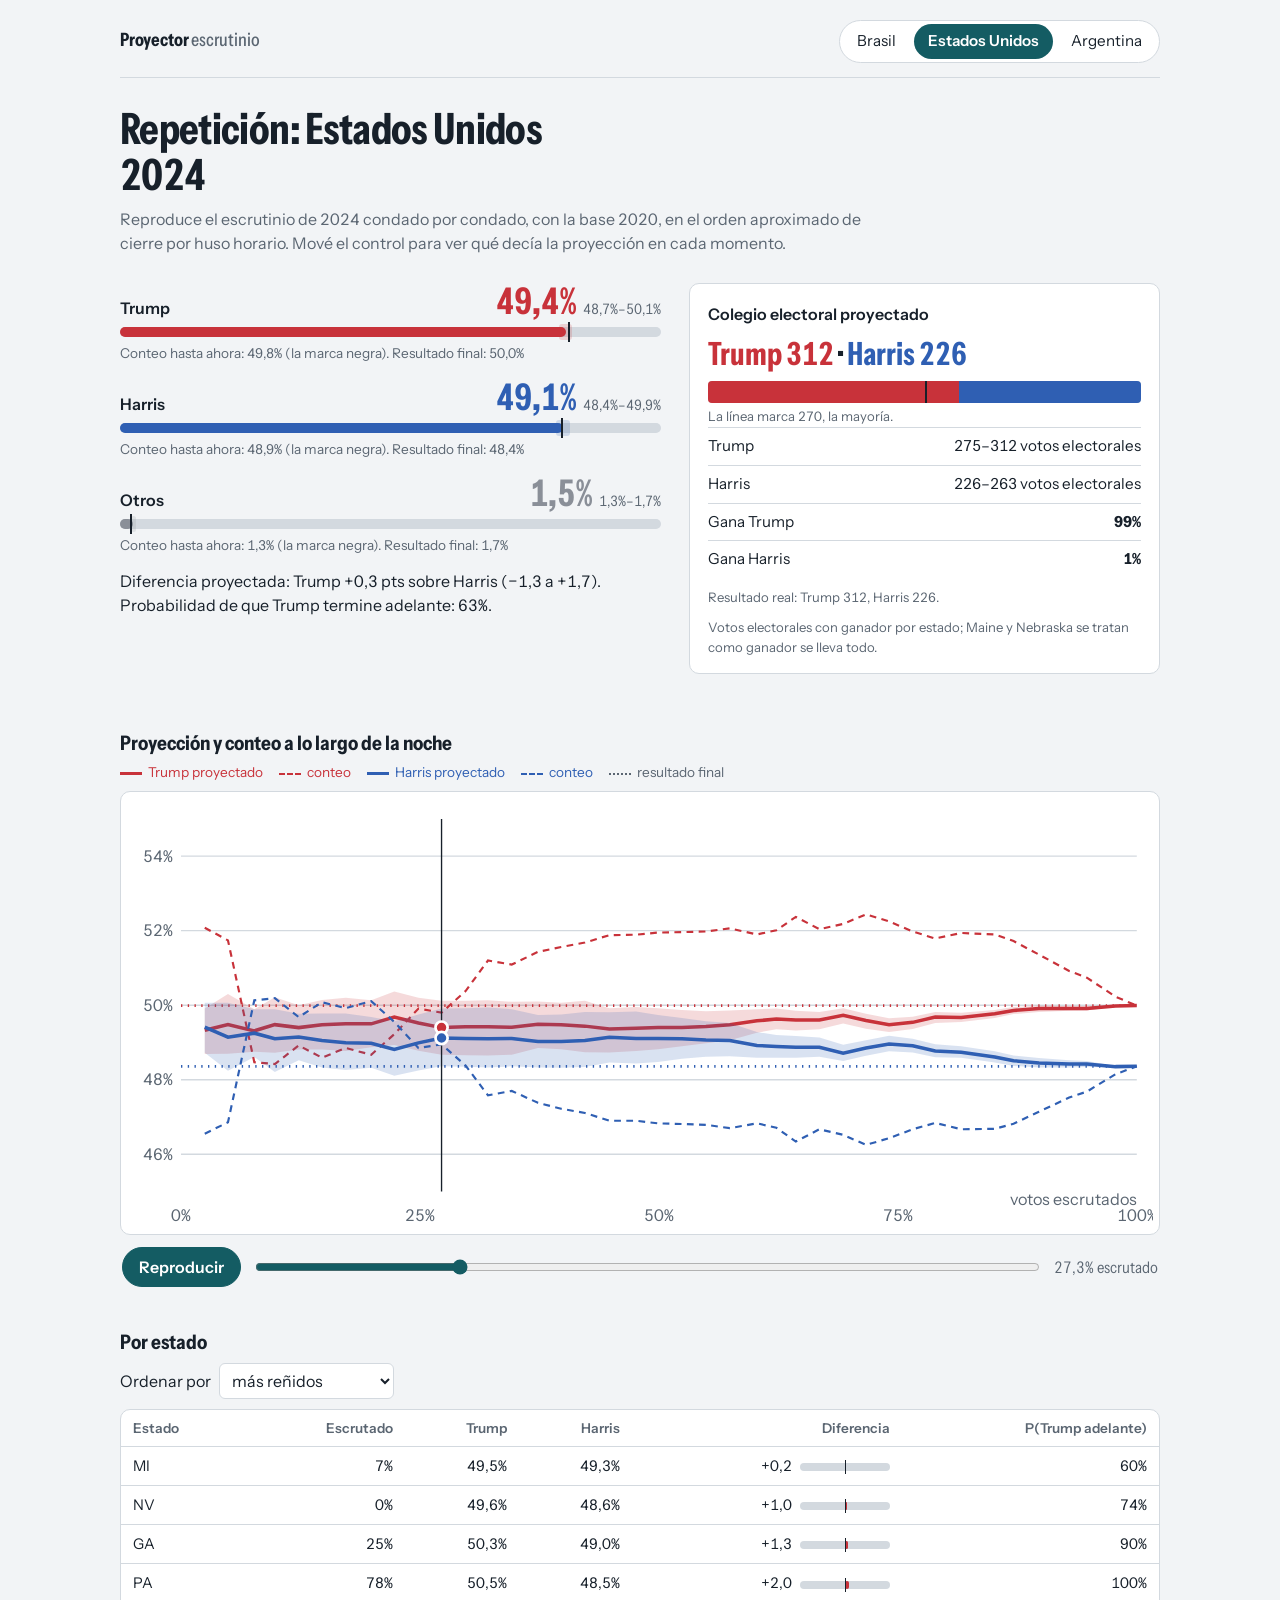
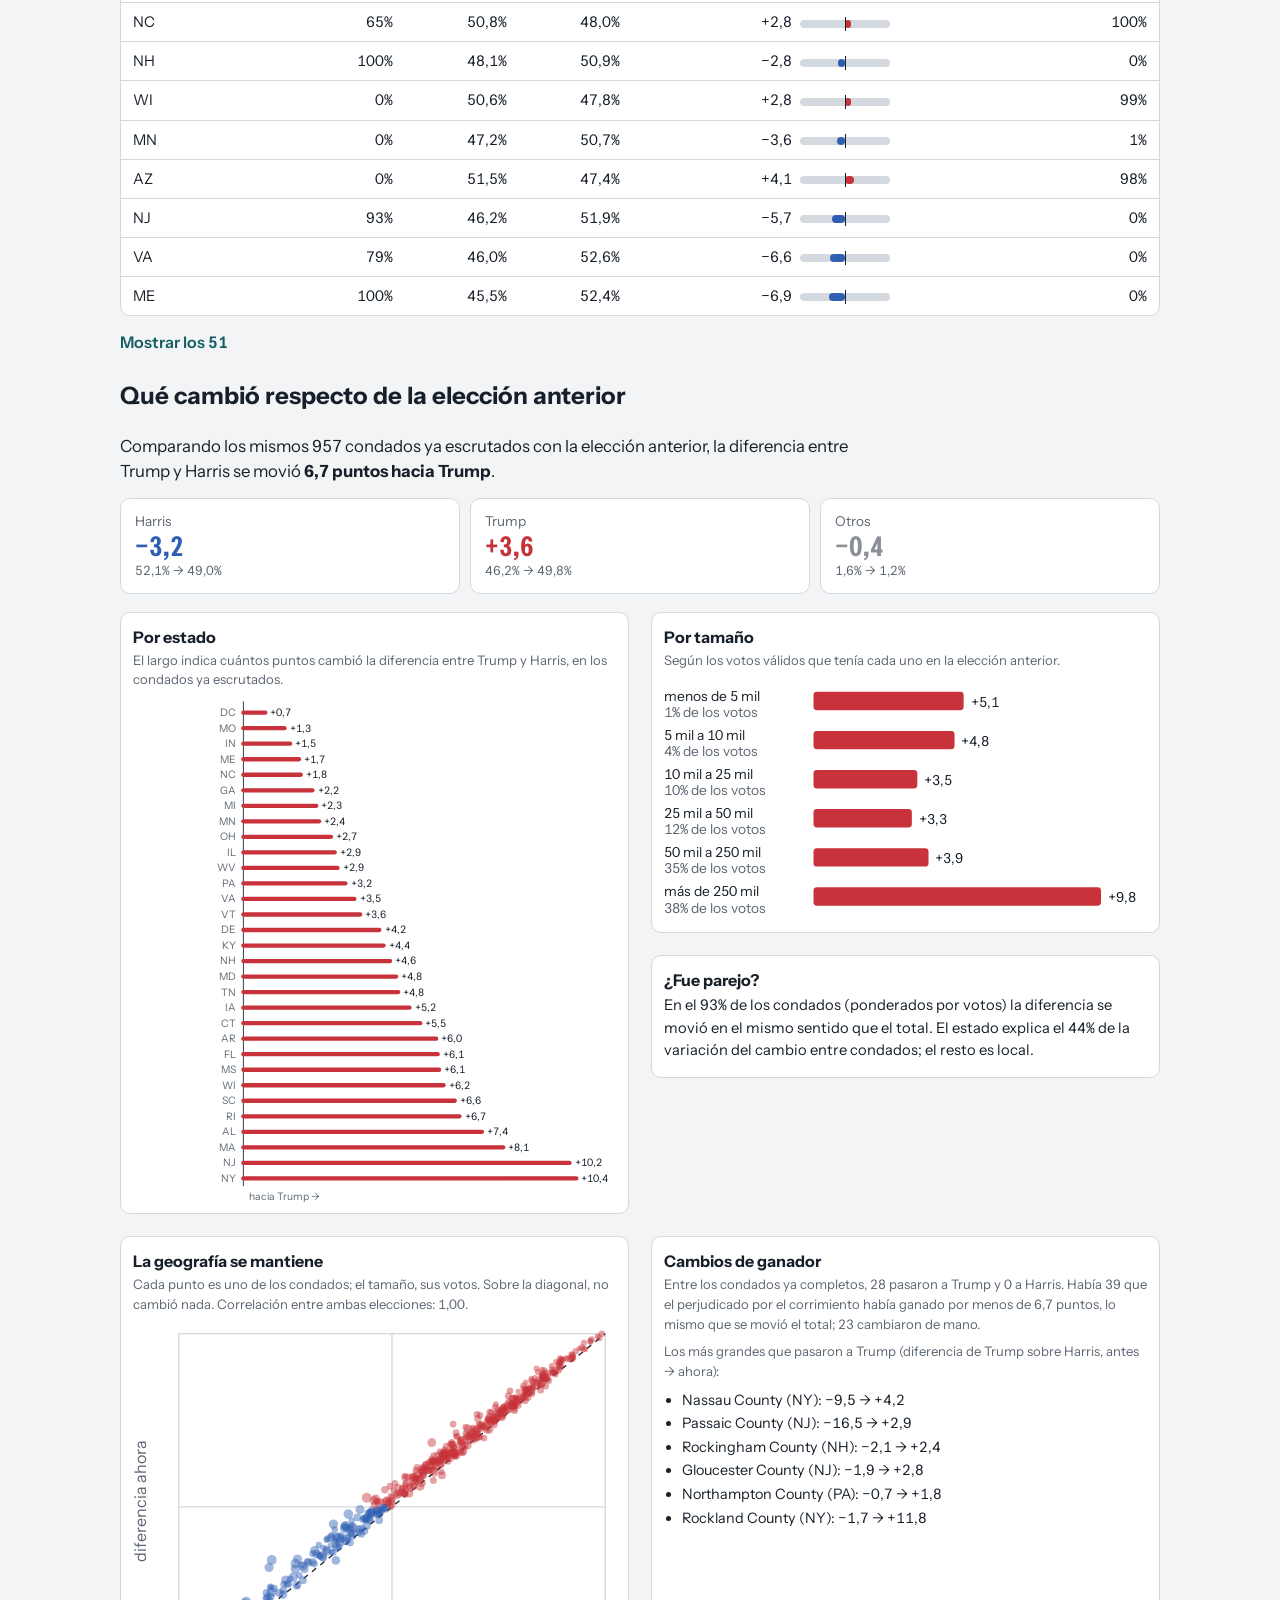
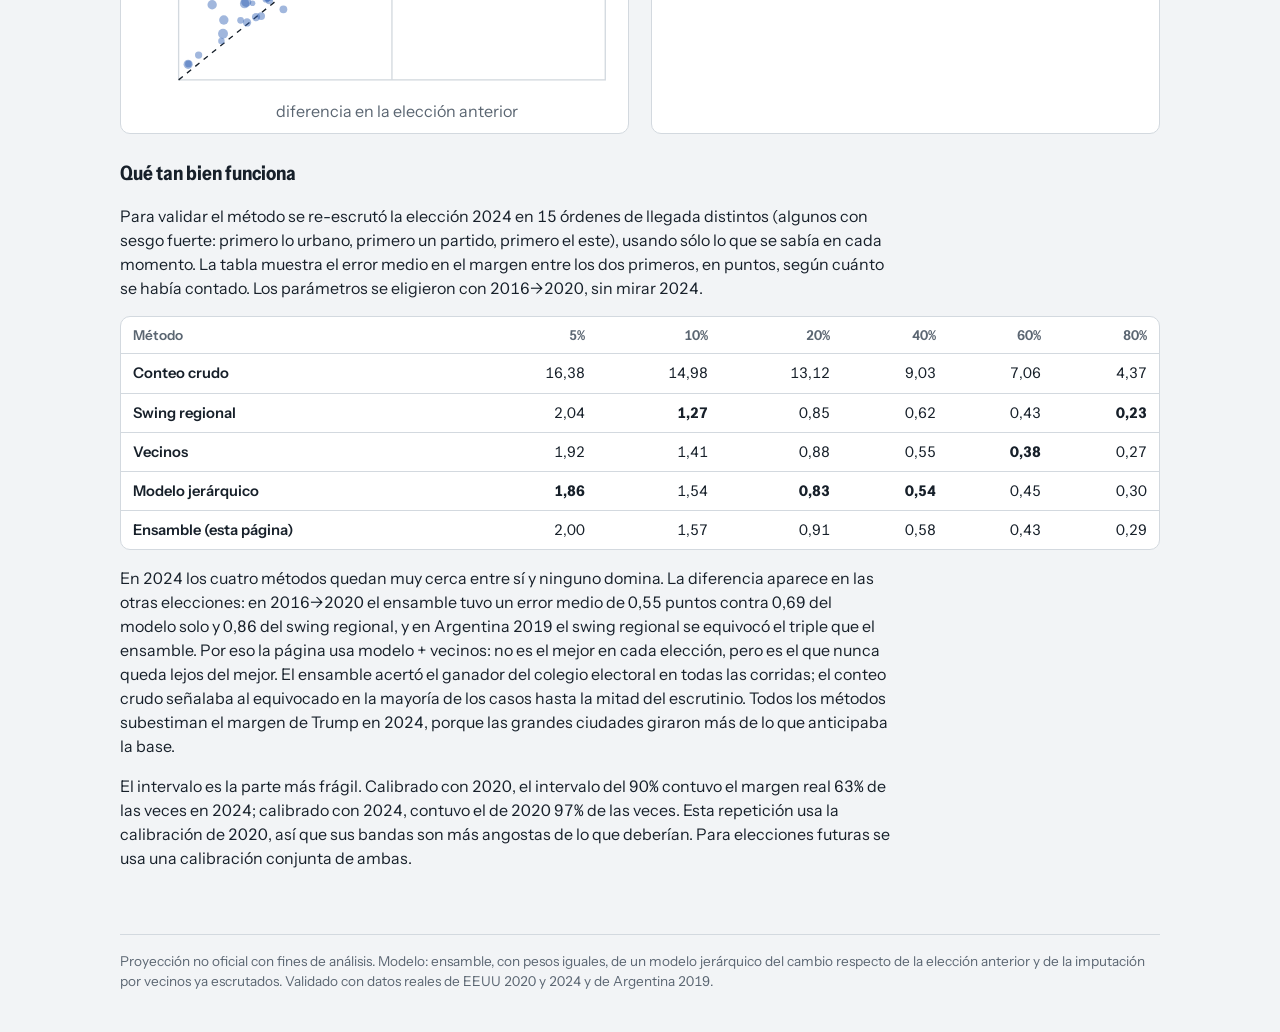
==== site/demo.html @ 66a68352 "Proyector electoral con métodos de Silver Bulletin y publicación en GitHub Pages Co-Authored-By: Cla" ====
<!doctype html>
<html lang="es">
<head>
<meta charset="utf-8">
<meta name="viewport" content="width=device-width, initial-scale=1, viewport-fit=cover">
<title>Proyector electoral</title>
<link rel="preconnect" href="https://fonts.googleapis.com">
<link rel="preconnect" href="https://fonts.gstatic.com" crossorigin>
<link href="https://fonts.googleapis.com/css2?family=Instrument+Sans:wdth,wght@75..100,400..700&display=swap" rel="stylesheet">
<style>
:root{
  --paper:#f2f4f6; --sheet:#ffffff; --ink:#17202a; --muted:#5b6672; --rule:#d3d9df; --ctl:#145c63; --ctl-ink:#ffffff; --band:.18;
  box-sizing:border-box; padding-top:env(safe-area-inset-top,0px); padding-bottom:env(safe-area-inset-bottom,0px);
}
@media (prefers-color-scheme:dark){ :root:not([data-theme="light"]){
  --paper:#11161c; --sheet:#171e26; --ink:#e5e9ed; --muted:#8c97a3; --rule:#2a333d; --ctl:#6fc1c4; --ctl-ink:#0c1216; --band:.28;
}}
:root[data-theme="dark"]{ --paper:#11161c; --sheet:#171e26; --ink:#e5e9ed; --muted:#8c97a3; --rule:#2a333d; --ctl:#6fc1c4; --ctl-ink:#0c1216; --band:.28; }
html{scroll-padding-top:env(safe-area-inset-top,0px)}
*,*::before,*::after{box-sizing:inherit}
body{margin:0;background:var(--paper);color:var(--ink);font-family:"Instrument Sans",system-ui,-apple-system,"Segoe UI",sans-serif;
  font-size:16px;line-height:1.5;font-variant-numeric:tabular-nums;-webkit-text-size-adjust:100%}
.wrap{max-width:1080px;margin:0 auto;padding:0 20px}
a{color:var(--ctl)}
:focus-visible{outline:2px solid var(--ctl);outline-offset:2px;border-radius:3px}

header.top{display:flex;flex-wrap:wrap;align-items:baseline;justify-content:space-between;gap:12px;padding:20px 0 14px;border-bottom:1px solid var(--rule)}
.brand{font-weight:700;font-stretch:80%;font-size:1.15rem;letter-spacing:-.01em}
.brand span{color:var(--muted);font-weight:500}
nav.countries{display:flex;gap:4px;background:var(--sheet);border:1px solid var(--rule);border-radius:999px;padding:3px}
nav.countries button{font:inherit;font-size:.95rem;border:0;background:transparent;color:var(--ink);padding:6px 14px;border-radius:999px;cursor:pointer}
nav.countries button[aria-selected="true"]{background:var(--ctl);color:var(--ctl-ink);font-weight:600}

.headline{padding:28px 0 6px}
.headline h1{font-size:clamp(1.7rem,4.6vw,2.7rem);line-height:1.08;font-stretch:78%;font-weight:700;letter-spacing:-.015em;margin:0 0 8px;max-width:22ch}
.headline p{margin:0;color:var(--muted);max-width:68ch}

.grid{display:grid;grid-template-columns:minmax(0,1.15fr) minmax(0,1fr);gap:28px;padding:22px 0}
@media (max-width:820px){.grid{grid-template-columns:minmax(0,1fr);gap:20px}}

.cands{display:flex;flex-direction:column;gap:16px}
.cand .row1{display:flex;align-items:baseline;justify-content:space-between;gap:10px}
.cand .name{font-weight:600}
.cand .pct{font-stretch:75%;font-weight:700;font-size:2.3rem;line-height:1}
.cand .ci{color:var(--muted);font-size:.9rem;margin-left:6px;font-stretch:90%}
.track{position:relative;height:10px;background:var(--rule);border-radius:5px;margin-top:6px}
.track .bar{position:absolute;left:0;top:0;bottom:0;border-radius:5px}
.track .band{position:absolute;top:-3px;bottom:-3px;border-radius:3px}
.track .tick{position:absolute;top:-5px;width:2px;height:20px;background:var(--ink)}
.cand .sub{font-size:.85rem;color:var(--muted);margin-top:6px}

.outcome{background:var(--sheet);border:1px solid var(--rule);border-radius:10px;padding:18px 18px 16px}
.outcome h2{font-size:1rem;margin:0 0 10px;font-weight:600}
.big{font-stretch:75%;font-weight:700;font-size:2rem;line-height:1.1}
.outcome .line{display:flex;justify-content:space-between;gap:10px;padding:7px 0;border-top:1px solid var(--rule);font-size:.95rem}
.outcome .line:first-of-type{border-top:0}
.outcome .note{font-size:.82rem;color:var(--muted);margin-top:10px}
.ev{display:flex;height:22px;border-radius:4px;overflow:hidden;margin:10px 0 4px;position:relative;background:var(--rule)}
.ev div{height:100%}
.ev .half{position:absolute;left:50%;top:-4px;bottom:-4px;width:2px;background:var(--ink)}

section.chart{padding:8px 0 4px}
.chart h2,.regions h2,.method h2{font-size:1.25rem;font-stretch:85%;margin:24px 0 4px}
.legend{display:flex;flex-wrap:wrap;gap:16px;font-size:.85rem;color:var(--muted);margin:4px 0 8px}
.legend i{display:inline-block;width:22px;height:0;border-top:3px solid currentColor;vertical-align:middle;margin-right:6px}
.legend i.dash{border-top-style:dashed;border-top-width:2px}
.legend i.dot{border-top-style:dotted;border-top-width:2px}
.svgwrap{background:var(--sheet);border:1px solid var(--rule);border-radius:10px;padding:8px 6px 2px}
svg{display:block;width:100%;height:auto}
svg text{font-family:inherit;fill:var(--muted);font-size:12px}
.scrub{display:flex;flex-wrap:wrap;align-items:center;gap:10px 12px;padding:12px 2px}
.scrub button{font:inherit;font-weight:600;border:1px solid var(--ctl);background:var(--ctl);color:var(--ctl-ink);border-radius:999px;padding:7px 16px;cursor:pointer;min-width:96px}
.scrub input{flex:1 1 160px;accent-color:var(--ctl);min-width:0}
.scrub output{font-stretch:85%;min-width:9ch;text-align:right;color:var(--muted)}

.regions .tools{display:flex;flex-wrap:wrap;gap:8px;align-items:center;margin:6px 0 10px}
.regions select{font:inherit;padding:6px 8px;border-radius:6px;border:1px solid var(--rule);background:var(--sheet);color:var(--ink)}
.tablewrap{overflow-x:auto;background:var(--sheet);border:1px solid var(--rule);border-radius:10px}
table{border-collapse:collapse;width:100%;font-size:.92rem}
th,td{padding:8px 12px;text-align:right;border-bottom:1px solid var(--rule);white-space:nowrap}
th:first-child,td:first-child{text-align:left}
th{font-weight:600;color:var(--muted);font-size:.85rem}
tr:last-child td{border-bottom:0}
.mbar{display:inline-block;width:90px;height:8px;background:var(--rule);border-radius:4px;position:relative;vertical-align:middle;margin-left:8px}
.mbar span{position:absolute;top:0;bottom:0;border-radius:4px}
.mbar::after{content:"";position:absolute;left:50%;top:-3px;bottom:-3px;width:1px;background:var(--ink)}
.more{font:inherit;margin-top:10px;background:none;border:0;color:var(--ctl);cursor:pointer;padding:4px 0;font-weight:600}

.method{padding-bottom:48px}
.method p{max-width:70ch}
.method table td:first-child{font-weight:600}
.best{font-weight:700;color:var(--ink)}
.empty{background:var(--sheet);border:1px dashed var(--rule);border-radius:10px;padding:22px;margin:22px 0}
.empty h2{margin-top:0;font-stretch:85%}
.empty code{font-size:.9em;background:var(--paper);padding:1px 5px;border-radius:4px}
.empty ol{padding-left:20px}
footer{border-top:1px solid var(--rule);padding:16px 0 40px;color:var(--muted);font-size:.85rem}
.changes .lead{font-size:1.05rem;max-width:68ch;margin:6px 0 14px}
.cards{display:grid;grid-template-columns:repeat(auto-fit,minmax(170px,1fr));gap:10px;margin:8px 0 18px}
.card{background:var(--sheet);border:1px solid var(--rule);border-radius:10px;padding:12px 14px}
.card .k{font-size:.85rem;color:var(--muted)}
.card .v{font-stretch:75%;font-weight:700;font-size:1.7rem;line-height:1.1}
.card .s{font-size:.8rem;color:var(--muted)}
.two{display:grid;grid-template-columns:minmax(0,1fr) minmax(0,1fr);gap:22px}
@media (max-width:820px){.two{grid-template-columns:minmax(0,1fr)}}
.panel{background:var(--sheet);border:1px solid var(--rule);border-radius:10px;padding:12px 12px 8px}
.panel h3{font-size:1rem;margin:0 0 2px}
.panel .cap{font-size:.82rem;color:var(--muted);margin:0 0 8px}
.flips{font-size:.9rem;margin:0;padding-left:18px}
.flips li{margin:2px 0}
@media (prefers-reduced-motion:reduce){*{transition:none!important}}
</style>
</head>
<body>
<div class="wrap">
  <header class="top">
    <div class="brand">Proyector <span>escrutinio</span></div>
    <nav class="countries" role="tablist" aria-label="País"></nav>
  </header>
  <main id="app"></main>
  <footer>Proyección no oficial con fines de análisis. Modelo: ensamble, con pesos iguales, de un modelo jerárquico del cambio respecto de la elección anterior y de la imputación por vecinos ya escrutados. Validado con datos reales de EEUU 2020 y 2024 y de Argentina 2019.</footer>
</div>

<script>window.__DATA__={"us":{"country":"us","mode":"replay","config":{"country":"us","title":"Estados Unidos","office":"Presidente","groups":["gop","dem","oth"],"candidates":{"Harris":"dem","Trump":"gop","Otros":"oth"},"colors":{"Harris":"#2f5fb3","Trump":"#c8323a","Otros":"#8a8f98"},"rule":"us_ec_2024","rule_kind":"ec","region_label":"Estado","unit_label":"condados","note":"Votos electorales con ganador por estado; Maine y Nebraska se tratan como ganador se lleva todo."},"regions":["AK","AL","AR","AZ","CA","CO","CT","DC","DE","FL","GA","HI","IA","ID","IL","IN","KS","KY","LA","MA","MD","ME","MI","MN","MO","MS","MT","NC","ND","NE","NH","NJ","NM","NV","NY","OH","OK","OR","PA","RI","SC","SD","TN","TX","UT","VA","VT","WA","WI","WV","WY"],"history":[{"ts":"paso 1","counted":0.0249,"units":[153,3106],"crude":[0.4655,0.5208,0.0136],"proj":[0.4941,0.4933,0.0126],"lo":[0.4872,0.4869,0.0099],"hi":[0.5007,0.4991,0.016],"margin":{"a":"Harris","b":"Trump","mid":0.0009034562681264346,"lo":-0.01140614373666441,"hi":0.01267115656677848,"p_a_ahead":0.5575000000000001},"rule":{"ev_Harris":{"mid":226.0,"lo":226.0,"hi":241.0},"ev_Trump":{"mid":312.0,"lo":297.0,"hi":312.0},"ev_Otros":{"mid":0.0,"lo":0.0,"hi":0.0},"ganador":{"Trump":0.9999999999999998}},"rule_point":{"ev_Harris":226,"ev_Trump":312,"ev_Otros":0,"ganador":"Trump"},"regions":{"counted":[0.0,0.0,0.0,0.0,0.0,0.0,0.0,0.0,0.0,0.0,0.006,0.0,0.0,0.0,0.0,0.0,0.0,0.0029,0.0,0.0578,0.0757,0.7617,0.0,0.0,0.0,0.0,0.0,0.0287,0.0,0.0,0.7126,0.0,0.0,0.0,0.0802,0.0011,0.0,0.0,0.0334,1.0,0.0134,0.0,0.0,0.0,0.0,0.0754,0.6588,0.0,0.0,0.0297,0.0],"proj":[[0.4034,0.5227,0.0735],[0.3462,0.6452,0.0084],[0.3344,0.646,0.0193],[0.4732,0.5166,0.0101],[0.6165,0.3681,0.0151],[0.537,0.4432,0.0198],[0.5655,0.424,0.0101],[0.9119,0.0676,0.0205],[0.5645,0.4242,0.0109],[0.4484,0.5457,0.0056],[0.4716,0.5216,0.0068],[0.618,0.368,0.014],[0.4306,0.5534,0.0158],[0.3179,0.6602,0.0215],[0.5572,0.4272,0.0155],[0.3928,0.5917,0.0153],[0.3986,0.5843,0.0171],[0.3438,0.6432,0.0131],[0.3808,0.6087,0.0104],[0.6327,0.3489,0.0181],[0.6373,0.3382,0.024],[0.5203,0.4595,0.0202],[0.4922,0.5013,0.0064],[0.5106,0.4746,0.0146],[0.397,0.5903,0.0126],[0.3912,0.5996,0.009],[0.3906,0.5887,0.0204],[0.4652,0.5238,0.0109],[0.3092,0.6714,0.019],[0.3763,0.6046,0.019],[0.5088,0.4811,0.01],[0.548,0.4431,0.0088],[0.5246,0.4593,0.0155],[0.482,0.5017,0.0156],[0.5883,0.4097,0.002],[0.4369,0.5511,0.0114],[0.3091,0.6752,0.0156],[0.5495,0.4266,0.0237],[0.4853,0.5071,0.0073],[0.5584,0.4199,0.0217],[0.4039,0.5842,0.0115],[0.3417,0.6385,0.0195],[0.3607,0.6266,0.0122],[0.4457,0.5451,0.0091],[0.3648,0.6058,0.0289],[0.5226,0.4639,0.0131],[0.6414,0.3284,0.0299],[0.5669,0.4107,0.0221],[0.4792,0.5096,0.0109],[0.2795,0.7045,0.0157],[0.2544,0.7202,0.0252]],"crude":[[0.0,0.0,0.0],[0.0,0.0,0.0],[0.0,0.0,0.0],[0.0,0.0,0.0],[0.0,0.0,0.0],[0.0,0.0,0.0],[0.0,0.0,0.0],[0.0,0.0,0.0],[0.0,0.0,0.0],[0.0,0.0,0.0],[0.2272,0.7689,0.0039],[0.0,0.0,0.0],[0.0,0.0,0.0],[0.0,0.0,0.0],[0.0,0.0,0.0],[0.0,0.0,0.0],[0.0,0.0,0.0],[0.1649,0.8236,0.0115],[0.0,0.0,0.0],[0.6233,0.3576,0.019],[0.3786,0.599,0.0223],[0.4783,0.5015,0.0202],[0.0,0.0,0.0],[0.0,0.0,0.0],[0.0,0.0,0.0],[0.0,0.0,0.0],[0.0,0.0,0.0],[0.3634,0.6291,0.0075],[0.0,0.0,0.0],[0.0,0.0,0.0],[0.5089,0.4814,0.0097],[0.0,0.0,0.0],[0.0,0.0,0.0],[0.0,0.0,0.0],[0.4428,0.5572,0.0],[0.1735,0.8197,0.0068],[0.0,0.0,0.0],[0.0,0.0,0.0],[0.3452,0.6457,0.0091],[0.5584,0.4199,0.0217],[0.4013,0.5878,0.0109],[0.0,0.0,0.0],[0.0,0.0,0.0],[0.0,0.0,0.0],[0.0,0.0,0.0],[0.3171,0.6746,0.0082],[0.6156,0.3531,0.0313],[0.0,0.0,0.0],[0.0,0.0,0.0],[0.1913,0.7864,0.0223],[0.0,0.0,0.0]],"votes":[400779,2348669,1228245,3388538,17473275,3246477,1823709,349553,510182,10936986,5116614,571477,1655994,867660,5941755,2987159,1345175,2105824,2165201,3618751,3146402,829922,5477568,3235468,3008085,1319395,598283,5489844,359795,948788,826436,4581893,919486,1406401,8471305,5851883,1567219,2355409,7031260,510659,2466845,416093,3092023,11352710,1503190,4535012,369505,4057141,3242488,777513,276975],"p_ahead":[0.0,0.0,0.0,0.0,1.0,1.0,1.0,1.0,1.0,0.0,0.0,1.0,0.0,0.0,1.0,0.0,0.0,0.0,0.0,1.0,1.0,1.0,0.09,1.0,0.0,0.0,0.0,0.0,0.0,0.0,1.0,1.0,1.0,0.0225,1.0,0.0,0.0,1.0,0.015,1.0,0.0,0.0,0.0,0.0,0.0,1.0,1.0,1.0,0.0,0.0,0.0]},"analysis":{"a":"Harris","b":"Trump","units":153,"change":{"Harris":{"now":0.4655025693265882,"base":0.48376956236792196,"delta":-0.01826699304133378,"shared_group":false},"Trump":{"now":0.5208484787192981,"base":0.49547748345081266,"delta":0.025370995268485408,"shared_group":false},"Otros":{"now":0.013648951954113704,"base":0.020752954181265385,"delta":-0.007104002227151681,"shared_group":false}},"margin_delta":-0.04363798830981919,"by_region":[{"region":"SC","delta":-0.10877093711330216,"units":3,"same_dir":1.0},{"region":"RI","delta":-0.06744985800493483,"units":5,"same_dir":1.0},{"region":"NC","delta":-0.048343045621140834,"units":11,"same_dir":0.9408597780209473},{"region":"NY","delta":-0.04729168675611914,"units":22,"same_dir":0.9794984719043214},{"region":"GA","delta":-0.04602948374645721,"units":7,"same_dir":1.0},{"region":"NH","delta":-0.04494206451056225,"units":9,"same_dir":1.0},{"region":"MA","delta":-0.044928442581668115,"units":4,"same_dir":1.0},{"region":"VT","delta":-0.041801732020780524,"units":12,"same_dir":1.0},{"region":"KY","delta":-0.04141772982888925,"units":2,"same_dir":1.0},{"region":"WV","delta":-0.038503834498680334,"units":5,"same_dir":1.0},{"region":"VA","delta":-0.03728542319726552,"units":39,"same_dir":1.0},{"region":"PA","delta":-0.03062812899861117,"units":10,"same_dir":0.7360487950788759},{"region":"ME","delta":-0.025440913400594373,"units":15,"same_dir":0.9231710956086939},{"region":"MD","delta":-0.024654212973212603,"units":8,"same_dir":0.9317868004334603},{"region":"OH","delta":-0.021062803628414062,"units":1,"same_dir":1.0}],"by_size":[{"label":"menos de 5 mil","delta":-0.04687528050549661,"units":35,"share_votes":0.027783070407412156},{"label":"5 mil a 10 mil","delta":-0.03782282293157488,"units":24,"share_votes":0.04953237275936596},{"label":"10 mil a 25 mil","delta":-0.034260953487917495,"units":45,"share_votes":0.1987598389701116},{"label":"25 mil a 50 mil","delta":-0.040413122740514534,"units":33,"share_votes":0.2859289382315216},{"label":"50 mil a 250 mil","delta":-0.04436810580319019,"units":15,"share_votes":0.36835433726883626}],"flips":{"to_a":0,"to_b":8,"top_to_a":[],"top_to_b":[{"unit":"33015","name":"Rockingham County","region":"NH","base":0.02114173406453107,"now":-0.0243922970651006,"votes":201949.0},{"unit":"42089","name":"Monroe County","region":"PA","base":0.06362953154636225,"now":-0.007822274188833689,"votes":85525.0},{"unit":"23011","name":"Kennebec County","region":"ME","base":0.002518856633916877,"now":-0.02749499217956808,"votes":72886.0},{"unit":"33003","name":"Carroll County","region":"NH","base":0.014997595575859557,"now":-0.01681256884457072,"votes":34498.0},{"unit":"33019","name":"Sullivan County","region":"NH","base":0.036172743304761446,"now":-0.006655772986329744,"votes":25091.0},{"unit":"50019","name":"Orleans County","region":"VT","base":0.045048240635641335,"now":-0.015489593995223483,"votes":14655.0},{"unit":"24029","name":"Kent County","region":"MD","base":0.012414304243098029,"now":-0.028008673653776628,"votes":11068.0},{"unit":"51181","name":"Surry County","region":"VA","base":0.08320286289420714,"now":-0.006547753443215176,"votes":4429.0}],"vulnerable":5,"vulnerable_flipped":5},"same_dir":0.9622634088133266,"r2_region":0.35139929031533346,"persistence":0.9971437394474788,"sd_unit":0.02319457373390813}},{"ts":"paso 2","counted":0.0492,"units":[243,3106],"crude":[0.4686,0.5174,0.014],"proj":[0.4914,0.4948,0.0137],"lo":[0.4824,0.487,0.0112],"hi":[0.5007,0.503,0.0169],"margin":{"a":"Trump","b":"Harris","mid":0.003234765368480802,"lo":-0.013229384121449837,"hi":0.019783819950525177,"p_a_ahead":0.6275000000000001},"rule":{"ev_Harris":{"mid":226.0,"lo":226.0,"hi":241.0},"ev_Trump":{"mid":312.0,"lo":297.0,"hi":312.0},"ev_Otros":{"mid":0.0,"lo":0.0,"hi":0.0},"ganador":{"Harris":0.0025,"Trump":0.9974999999999998}},"rule_point":{"ev_Harris":226,"ev_Trump":312,"ev_Otros":0,"ganador":"Trump"},"regions":{"counted":[0.0,0.0,0.0,0.0,0.0,0.0,0.0,0.0,0.0,0.0003,0.0093,0.0,0.0,0.0,0.0,0.0,0.0,0.0029,0.0,0.3611,0.1057,0.762,0.0,0.0,0.0,0.0,0.0,0.0863,0.0,0.0,0.7146,0.1949,0.0,0.0,0.1352,0.0011,0.0,0.0,0.1101,1.0,0.0191,0.0,0.0,0.0,0.0,0.165,0.7304,0.0,0.0,0.1095,0.0],"proj":[[0.4129,0.5107,0.0756],[0.3488,0.6422,0.0087],[0.3381,0.6417,0.0198],[0.4714,0.5178,0.0108],[0.6164,0.3671,0.016],[0.5377,0.4418,0.0204],[0.5525,0.4348,0.012],[0.9109,0.0677,0.021],[0.5541,0.4336,0.0118],[0.4415,0.5514,0.0069],[0.4774,0.5155,0.0071],[0.6178,0.3672,0.0149],[0.4283,0.5548,0.0169],[0.3183,0.6587,0.0223],[0.5536,0.4297,0.0166],[0.3897,0.5936,0.0164],[0.4002,0.5824,0.0174],[0.3417,0.6446,0.014],[0.3812,0.6073,0.0113],[0.6211,0.3593,0.019],[0.6368,0.3395,0.0232],[0.5201,0.4595,0.0203],[0.4886,0.5026,0.0087],[0.5083,0.4741,0.0178],[0.3959,0.5912,0.013],[0.3924,0.598,0.0097],[0.3906,0.5869,0.0222],[0.4727,0.5163,0.0108],[0.3109,0.6684,0.0205],[0.3763,0.604,0.0196],[0.5081,0.4818,0.0101],[0.5244,0.4602,0.0153],[0.5266,0.457,0.0164],[0.4818,0.5015,0.0163],[0.5757,0.421,0.0033],[0.433,0.5534,0.013],[0.3114,0.6723,0.016],[0.5495,0.4256,0.025],[0.4788,0.5122,0.009],[0.5584,0.4199,0.0217],[0.4072,0.5807,0.012],[0.3415,0.6373,0.0207],[0.3648,0.6222,0.0127],[0.4445,0.5454,0.0099],[0.3671,0.6032,0.0296],[0.5296,0.458,0.0123],[0.6406,0.3294,0.0299],[0.5661,0.4093,0.0248],[0.4752,0.5118,0.0127],[0.2761,0.7048,0.019],[0.257,0.7171,0.0256]],"crude":[[0.0,0.0,0.0],[0.0,0.0,0.0],[0.0,0.0,0.0],[0.0,0.0,0.0],[0.0,0.0,0.0],[0.0,0.0,0.0],[0.0,0.0,0.0],[0.0,0.0,0.0],[0.0,0.0,0.0],[0.1174,0.8775,0.0051],[0.252,0.7442,0.0038],[0.0,0.0,0.0],[0.0,0.0,0.0],[0.0,0.0,0.0],[0.0,0.0,0.0],[0.0,0.0,0.0],[0.0,0.0,0.0],[0.1649,0.8236,0.0115],[0.0,0.0,0.0],[0.5532,0.4268,0.02],[0.3915,0.5867,0.0217],[0.4783,0.5015,0.0202],[0.0,0.0,0.0],[0.0,0.0,0.0],[0.0,0.0,0.0],[0.0,0.0,0.0],[0.0,0.0,0.0],[0.4096,0.5808,0.0096],[0.0,0.0,0.0],[0.0,0.0,0.0],[0.5089,0.4814,0.0097],[0.5373,0.4435,0.0191],[0.0,0.0,0.0],[0.0,0.0,0.0],[0.4145,0.5855,0.0],[0.1735,0.8197,0.0068],[0.0,0.0,0.0],[0.0,0.0,0.0],[0.3742,0.6165,0.0094],[0.5584,0.4199,0.0217],[0.4238,0.5648,0.0114],[0.0,0.0,0.0],[0.0,0.0,0.0],[0.0,0.0,0.0],[0.0,0.0,0.0],[0.4011,0.5888,0.0101],[0.6042,0.3647,0.0311],[0.0,0.0,0.0],[0.0,0.0,0.0],[0.1847,0.7969,0.0184],[0.0,0.0,0.0]],"votes":[405609,2387118,1249045,3411186,17646684,3274177,1795831,347857,491424,10916986,5221777,576158,1646095,868578,5903763,2966736,1359472,2093336,2182429,3566845,3131747,829618,5481781,3225201,3022568,1339210,597477,5543587,361217,952023,824117,4300909,932180,1417382,8290723,5801137,1590271,2354829,6923232,510659,2482932,414743,3118087,11434377,1515905,4579918,369659,4042006,3229742,764443,278521],"p_ahead":[0.995,1.0,1.0,0.9925,0.0,0.0,0.0,0.0,0.0,1.0,0.9975,0.0,1.0,1.0,0.0,1.0,1.0,1.0,1.0,0.0,0.0,0.0,0.915,0.0,1.0,1.0,1.0,1.0,1.0,1.0,0.0,0.0,0.0,0.925,0.0,1.0,1.0,0.0,0.995,0.0,1.0,1.0,1.0,1.0,1.0,0.0,0.0,0.0,1.0,1.0,1.0]},"analysis":{"a":"Trump","b":"Harris","units":243,"change":{"Harris":{"now":0.46863225297242184,"base":0.49334862361860654,"delta":-0.024716370646184704,"shared_group":false},"Trump":{"now":0.5173796751878902,"base":0.4870034706168758,"delta":0.030376204571014365,"shared_group":false},"Otros":{"now":0.013988071839687954,"base":0.01964790576451767,"delta":-0.0056598339248297175,"shared_group":false}},"margin_delta":0.05509257521719907,"by_region":[{"region":"NC","delta":0.017987787870816868,"units":25,"same_dir":0.7543945260701215},{"region":"PA","delta":0.01927777557014307,"units":21,"same_dir":0.8915323368961187},{"region":"OH","delta":0.021062803628414062,"units":1,"same_dir":1.0},{"region":"ME","delta":0.025440913400594373,"units":15,"same_dir":0.9231710956086939},{"region":"VA","delta":0.027465346174502803,"units":63,"same_dir":0.8194370484611786},{"region":"MD","delta":0.028828825254969742,"units":11,"same_dir":0.9506476098344382},{"region":"WV","delta":0.037661760748728845,"units":16,"same_dir":0.9565315722815271},{"region":"GA","delta":0.037927583245515706,"units":10,"same_dir":1.0},{"region":"KY","delta":0.04141772982888925,"units":2,"same_dir":1.0},{"region":"VT","delta":0.04412222410160099,"units":13,"same_dir":1.0},{"region":"FL","delta":0.04442551112679349,"units":1,"same_dir":1.0},{"region":"NH","delta":0.04494206451056225,"units":9,"same_dir":1.0},{"region":"NY","delta":0.06201687528938199,"units":31,"same_dir":0.9877374404234095},{"region":"RI","delta":0.06744985800493483,"units":5,"same_dir":1.0},{"region":"MA","delta":0.07921799951135486,"units":8,"same_dir":1.0},{"region":"NJ","delta":0.09921331986386807,"units":7,"same_dir":1.0},{"region":"SC","delta":0.10918381334333967,"units":5,"same_dir":1.0}],"by_size":[{"label":"menos de 5 mil","delta":0.04343462772052803,"units":45,"share_votes":0.018169466959072702},{"label":"5 mil a 10 mil","delta":0.03706907326285175,"units":52,"share_votes":0.049777345556014714},{"label":"10 mil a 25 mil","delta":0.03336193916992605,"units":68,"share_votes":0.1509490751158918},{"label":"25 mil a 50 mil","delta":0.03770135865095729,"units":42,"share_votes":0.18700786898191146},{"label":"50 mil a 250 mil","delta":0.043835785964584824,"units":30,"share_votes":0.36371486933787217},{"label":"más de 250 mil","delta":0.09896072118383223,"units":6,"share_votes":0.23038137404923714}],"flips":{"to_a":11,"to_b":0,"top_to_a":[{"unit":"33015","name":"Rockingham County","region":"NH","base":-0.02114173406453107,"now":0.0243922970651006,"votes":201949.0},{"unit":"34001","name":"Atlantic County","region":"NJ","base":-0.06671840844197913,"now":0.030348569270724934,"votes":129759.0},{"unit":"42089","name":"Monroe County","region":"PA","base":-0.06362953154636225,"now":0.007822274188833689,"votes":85525.0},{"unit":"23011","name":"Kennebec County","region":"ME","base":-0.002518856633916877,"now":0.02749499217956808,"votes":72886.0},{"unit":"33003","name":"Carroll County","region":"NH","base":-0.014997595575859557,"now":0.01681256884457072,"votes":34498.0},{"unit":"33019","name":"Sullivan County","region":"NH","base":-0.036172743304761446,"now":0.006655772986329744,"votes":25091.0},{"unit":"24041","name":"Talbot County","region":"MD","base":-0.005142983817335356,"now":0.00026470198967665226,"votes":22667.0},{"unit":"50019","name":"Orleans County","region":"VT","base":-0.045048240635641335,"now":0.015489593995223483,"votes":14655.0},{"unit":"37007","name":"Anson County","region":"NC","base":-0.04180811148829727,"now":0.02504834699327746,"votes":10859.0},{"unit":"24029","name":"Kent County","region":"MD","base":-0.012414304243098029,"now":0.028008673653776628,"votes":11068.0},{"unit":"51181","name":"Surry County","region":"VA","base":-0.08320286289420714,"now":0.006547753443215176,"votes":4429.0}],"top_to_b":[],"vulnerable":12,"vulnerable_flipped":8},"same_dir":0.9473286836818612,"r2_region":0.42003543150982703,"persistence":0.9957524436761349,"sd_unit":0.04127337499331426}},{"ts":"paso 3","counted":0.0767,"units":[315,3106],"crude":[0.5013,0.4847,0.0141],"proj":[0.4925,0.4931,0.0143],"lo":[0.4861,0.4875,0.0118],"hi":[0.4989,0.4989,0.0172],"margin":{"a":"Trump","b":"Harris","mid":0.0004676616180571136,"lo":-0.011604308063053159,"hi":0.012236122085025222,"p_a_ahead":0.53},"rule":{"ev_Harris":{"mid":226.0,"lo":226.0,"hi":232.0},"ev_Trump":{"mid":312.0,"lo":306.0,"hi":312.0},"ev_Otros":{"mid":0.0,"lo":0.0,"hi":0.0},"ganador":{"Trump":0.9999999999999998}},"rule_point":{"ev_Harris":226,"ev_Trump":312,"ev_Otros":0,"ganador":"Trump"},"regions":{"counted":[0.0,0.0,0.0,0.0,0.0,0.0,0.0,0.0,0.741,0.0034,0.0142,0.0,0.0,0.0,0.0,0.0,0.0,0.0068,0.0,0.6167,0.1325,1.0,0.0,0.0,0.0,0.0,0.0,0.1449,0.0,0.0,1.0,0.3072,0.0,0.0,0.1985,0.0039,0.0,0.0,0.2128,1.0,0.0251,0.0,0.0,0.0,0.0,0.2253,0.7304,0.0,0.0,0.2278,0.0],"proj":[[0.4124,0.5108,0.0763],[0.3471,0.6433,0.0094],[0.3372,0.6421,0.0203],[0.4708,0.5171,0.012],[0.6173,0.3649,0.0174],[0.5387,0.4396,0.0217],[0.5614,0.4264,0.0119],[0.9115,0.0662,0.0222],[0.5654,0.4202,0.0144],[0.4444,0.5478,0.0076],[0.4802,0.5128,0.0071],[0.6177,0.3659,0.0164],[0.4303,0.5527,0.0169],[0.319,0.6574,0.0229],[0.556,0.4273,0.0168],[0.3911,0.5923,0.0165],[0.3995,0.5819,0.0184],[0.341,0.6431,0.0162],[0.3798,0.6079,0.0125],[0.6215,0.3577,0.0207],[0.6363,0.3394,0.024],[0.524,0.4546,0.0213],[0.4887,0.503,0.0084],[0.5092,0.4743,0.0167],[0.3956,0.5904,0.014],[0.3897,0.5998,0.0106],[0.3914,0.5865,0.0218],[0.4739,0.5151,0.011],[0.3096,0.67,0.0202],[0.3771,0.6024,0.0203],[0.509,0.4811,0.0098],[0.5271,0.4566,0.0162],[0.5254,0.457,0.0175],[0.4822,0.4996,0.0177],[0.5801,0.4168,0.0032],[0.4341,0.5537,0.012],[0.3106,0.6725,0.0168],[0.5512,0.4226,0.0259],[0.4831,0.5073,0.0096],[0.5584,0.4199,0.0217],[0.406,0.5814,0.0124],[0.3426,0.6366,0.0204],[0.3652,0.6218,0.013],[0.4435,0.5452,0.0109],[0.3687,0.6004,0.0306],[0.5282,0.4591,0.0126],[0.6405,0.3295,0.0299],[0.5677,0.4076,0.0247],[0.476,0.5116,0.0121],[0.279,0.7019,0.0192],[0.2571,0.7169,0.0259]],"crude":[[0.0,0.0,0.0],[0.0,0.0,0.0],[0.0,0.0,0.0],[0.0,0.0,0.0],[0.0,0.0,0.0],[0.0,0.0,0.0],[0.0,0.0,0.0],[0.0,0.0,0.0],[0.6178,0.3662,0.016],[0.1748,0.8195,0.0057],[0.3146,0.6819,0.0035],[0.0,0.0,0.0],[0.0,0.0,0.0],[0.0,0.0,0.0],[0.0,0.0,0.0],[0.0,0.0,0.0],[0.0,0.0,0.0],[0.1719,0.8153,0.0128],[0.0,0.0,0.0],[0.6067,0.3715,0.0218],[0.3812,0.5972,0.0216],[0.524,0.4546,0.0213],[0.0,0.0,0.0],[0.0,0.0,0.0],[0.0,0.0,0.0],[0.0,0.0,0.0],[0.0,0.0,0.0],[0.4471,0.543,0.0099],[0.0,0.0,0.0],[0.0,0.0,0.0],[0.509,0.4811,0.0098],[0.561,0.4199,0.0191],[0.0,0.0,0.0],[0.0,0.0,0.0],[0.4387,0.5613,0.0],[0.218,0.7741,0.0079],[0.0,0.0,0.0],[0.0,0.0,0.0],[0.4621,0.5284,0.0095],[0.5584,0.4199,0.0217],[0.4653,0.5232,0.0115],[0.0,0.0,0.0],[0.0,0.0,0.0],[0.0,0.0,0.0],[0.0,0.0,0.0],[0.4124,0.5774,0.0102],[0.6042,0.3647,0.0311],[0.0,0.0,0.0],[0.0,0.0,0.0],[0.2353,0.7463,0.0184],[0.0,0.0,0.0]],"votes":[403419,2358949,1242428,3351269,17393507,3243741,1797748,344853,491313,11025939,5199734,568536,1652396,863133,5912708,2974386,1349877,2091262,2151125,3511787,3136782,831375,5464508,3230624,2999855,1316543,597697,5604385,361239,945049,822153,4306489,916564,1398025,8341512,5771656,1577279,2342557,6969319,510659,2460342,416201,3109528,11235059,1500410,4558444,369661,4039203,3236928,761540,276864],"p_ahead":[1.0,1.0,1.0,0.9975,0.0,0.0,0.0,0.0,0.0,1.0,1.0,0.0,1.0,1.0,0.0,1.0,1.0,1.0,1.0,0.0,0.0,0.0,0.955,0.0,1.0,1.0,1.0,1.0,1.0,1.0,0.0,0.0,0.0,0.9525,0.0,1.0,1.0,0.0,0.9975,0.0,1.0,1.0,1.0,1.0,1.0,0.0,0.0,0.0,1.0,1.0,1.0]},"analysis":{"a":"Trump","b":"Harris","units":315,"change":{"Harris":{"now":0.5012598511089574,"base":0.5259308612684251,"delta":-0.02467101015946771,"shared_group":false},"Trump":{"now":0.4846625415985446,"base":0.45517512108072183,"delta":0.02948742051782277,"shared_group":false},"Otros":{"now":0.014077607292497988,"base":0.018894017650853023,"delta":-0.004816410358355035,"shared_group":false}},"margin_delta":0.05415843067729048,"by_region":[{"region":"ME","delta":0.017354920889119538,"units":16,"same_dir":0.7033487354683314},{"region":"NC","delta":0.023836100956254144,"units":39,"same_dir":0.8544084336455369},{"region":"PA","delta":0.027425131705903508,"units":25,"same_dir":0.9360498921633179},{"region":"OH","delta":0.029025341107627223,"units":2,"same_dir":1.0},{"region":"MD","delta":0.02997691790983209,"units":13,"same_dir":0.9603851102218139},{"region":"WV","delta":0.03411152029634229,"units":23,"same_dir":0.9790494876825812},{"region":"VA","delta":0.03463852832436029,"units":76,"same_dir":0.8677520133022106},{"region":"KY","delta":0.037044142111801515,"units":4,"same_dir":1.0},{"region":"DE","delta":0.042572343061145934,"units":2,"same_dir":1.0},{"region":"VT","delta":0.04412222410160099,"units":13,"same_dir":1.0},{"region":"FL","delta":0.04468091266149887,"units":5,"same_dir":1.0},{"region":"NH","delta":0.04580018035472298,"units":10,"same_dir":1.0},{"region":"GA","delta":0.05132075232575012,"units":17,"same_dir":1.0},{"region":"NY","delta":0.05387094079959183,"units":39,"same_dir":0.9916309460559186},{"region":"RI","delta":0.06744985800493483,"units":5,"same_dir":1.0},{"region":"MA","delta":0.07339676664738762,"units":10,"same_dir":1.0},{"region":"NJ","delta":0.09276355601999262,"units":10,"same_dir":1.0},{"region":"SC","delta":0.1054763481721788,"units":6,"same_dir":1.0}],"by_size":[{"label":"menos de 5 mil","delta":0.04293496037988265,"units":54,"share_votes":0.013614897358691692},{"label":"5 mil a 10 mil","delta":0.039766150045382476,"units":67,"share_votes":0.04201144643808754},{"label":"10 mil a 25 mil","delta":0.03482895383853504,"units":87,"share_votes":0.12143708419089697},{"label":"25 mil a 50 mil","delta":0.0391998394408445,"units":53,"share_votes":0.15156480587566204},{"label":"50 mil a 250 mil","delta":0.04121851112666649,"units":44,"share_votes":0.36628544428793064},{"label":"más de 250 mil","delta":0.07855978037213499,"units":10,"share_votes":0.30508632184873113}],"flips":{"to_a":13,"to_b":0,"top_to_a":[{"unit":"33015","name":"Rockingham County","region":"NH","base":-0.02114173406453107,"now":0.0243922970651006,"votes":201949.0},{"unit":"34001","name":"Atlantic County","region":"NJ","base":-0.06671840844197913,"now":0.030348569270724934,"votes":129759.0},{"unit":"42089","name":"Monroe County","region":"PA","base":-0.06362953154636225,"now":0.007822274188833689,"votes":85525.0},{"unit":"23011","name":"Kennebec County","region":"ME","base":-0.002518856633916877,"now":0.02749499217956808,"votes":72886.0},{"unit":"36019","name":"Clinton County","region":"NY","base":-0.052205322120947084,"now":0.021525542337298864,"votes":35725.0},{"unit":"33003","name":"Carroll County","region":"NH","base":-0.014997595575859557,"now":0.01681256884457072,"votes":34498.0},{"unit":"33019","name":"Sullivan County","region":"NH","base":-0.036172743304761446,"now":0.006655772986329744,"votes":25091.0},{"unit":"24041","name":"Talbot County","region":"MD","base":-0.005142983817335356,"now":0.00026470198967665226,"votes":22667.0},{"unit":"37139","name":"Pasquotank County","region":"NC","base":-0.0031160476453737096,"now":0.048725156581348295,"votes":20277.0},{"unit":"50019","name":"Orleans County","region":"VT","base":-0.045048240635641335,"now":0.015489593995223483,"votes":14655.0},{"unit":"37007","name":"Anson County","region":"NC","base":-0.04180811148829727,"now":0.02504834699327746,"votes":10859.0},{"unit":"24029","name":"Kent County","region":"MD","base":-0.012414304243098029,"now":0.028008673653776628,"votes":11068.0}],"top_to_b":[],"vulnerable":15,"vulnerable_flipped":10},"same_dir":0.9492987942526021,"r2_region":0.3977960521339965,"persistence":0.9960784939591641,"sd_unit":0.03644983325338234}},{"ts":"paso 4","counted":0.0981,"units":[377,3106],"crude":[0.5019,0.4842,0.014],"proj":[0.491,0.4948,0.0143],"lo":[0.4821,0.4872,0.012],"hi":[0.4989,0.5021,0.017],"margin":{"a":"Trump","b":"Harris","mid":0.003735531119750557,"lo":-0.011518074069772385,"hi":0.01950714554652493,"p_a_ahead":0.6775},"rule":{"ev_Harris":{"mid":226.0,"lo":226.0,"hi":241.0},"ev_Trump":{"mid":312.0,"lo":297.0,"hi":312.0},"ev_Otros":{"mid":0.0,"lo":0.0,"hi":0.0},"ganador":{"Harris":0.0025,"Trump":0.9974999999999998}},"rule_point":{"ev_Harris":226,"ev_Trump":312,"ev_Otros":0,"ganador":"Trump"},"regions":{"counted":[0.0,0.0,0.0,0.0,0.0,0.0,0.0,0.0,0.7406,0.0055,0.0203,0.0,0.0,0.0,0.0,0.0,0.0,0.0078,0.0,0.8257,0.2142,1.0,0.0014,0.0,0.0,0.0,0.0,0.2133,0.0,0.0,1.0,0.4153,0.0,0.0,0.2651,0.0109,0.0,0.0,0.2905,1.0,0.0726,0.0,0.0014,0.0,0.0,0.2759,0.7305,0.0,0.0,0.2825,0.0],"proj":[[0.414,0.5033,0.0825],[0.345,0.6455,0.0094],[0.333,0.6461,0.0205],[0.4683,0.5202,0.0117],[0.6142,0.3682,0.0172],[0.5357,0.4425,0.0215],[0.5556,0.4315,0.0124],[0.9131,0.0646,0.0222],[0.5651,0.4204,0.0144],[0.4429,0.55,0.0072],[0.4796,0.5132,0.0072],[0.616,0.3676,0.0164],[0.4292,0.5546,0.0159],[0.3196,0.6568,0.0227],[0.5558,0.4284,0.0158],[0.3904,0.5942,0.0156],[0.3954,0.5861,0.0182],[0.3387,0.6459,0.0156],[0.3796,0.6082,0.0123],[0.6162,0.3621,0.0217],[0.6384,0.338,0.0233],[0.524,0.4546,0.0213],[0.4893,0.5002,0.0104],[0.5094,0.472,0.0183],[0.3915,0.5948,0.0136],[0.3884,0.6009,0.0105],[0.3926,0.5848,0.0223],[0.475,0.5139,0.0109],[0.3101,0.6667,0.0231],[0.3759,0.6043,0.0196],[0.509,0.4811,0.0098],[0.5224,0.4604,0.0173],[0.5222,0.4603,0.0171],[0.4793,0.5031,0.0175],[0.5778,0.4193,0.0028],[0.4331,0.5557,0.011],[0.3068,0.6759,0.0169],[0.5523,0.4223,0.0254],[0.4819,0.5082,0.0096],[0.5584,0.4199,0.0217],[0.4035,0.5818,0.0146],[0.343,0.6364,0.02],[0.3573,0.6296,0.0132],[0.4427,0.5462,0.0108],[0.367,0.6025,0.0303],[0.5282,0.4592,0.0123],[0.6406,0.3296,0.0298],[0.5692,0.4051,0.0256],[0.4761,0.5109,0.0129],[0.2788,0.7019,0.0191],[0.2569,0.7174,0.0256]],"crude":[[0.0,0.0,0.0],[0.0,0.0,0.0],[0.0,0.0,0.0],[0.0,0.0,0.0],[0.0,0.0,0.0],[0.0,0.0,0.0],[0.0,0.0,0.0],[0.0,0.0,0.0],[0.6178,0.3662,0.016],[0.2122,0.782,0.0058],[0.3161,0.6805,0.0034],[0.0,0.0,0.0],[0.0,0.0,0.0],[0.0,0.0,0.0],[0.0,0.0,0.0],[0.0,0.0,0.0],[0.0,0.0,0.0],[0.1883,0.7995,0.0122],[0.0,0.0,0.0],[0.6194,0.3586,0.0221],[0.4228,0.5545,0.0226],[0.524,0.4546,0.0213],[0.2989,0.6867,0.0144],[0.0,0.0,0.0],[0.0,0.0,0.0],[0.0,0.0,0.0],[0.0,0.0,0.0],[0.4387,0.5512,0.0101],[0.0,0.0,0.0],[0.0,0.0,0.0],[0.509,0.4811,0.0098],[0.5471,0.4335,0.0194],[0.0,0.0,0.0],[0.0,0.0,0.0],[0.4842,0.5158,0.0],[0.2468,0.7452,0.008],[0.0,0.0,0.0],[0.0,0.0,0.0],[0.4374,0.5533,0.0093],[0.5584,0.4199,0.0217],[0.4584,0.5275,0.0141],[0.0,0.0,0.0],[0.2014,0.7902,0.0085],[0.0,0.0,0.0],[0.0,0.0,0.0],[0.4102,0.5796,0.0102],[0.6042,0.3647,0.0311],[0.0,0.0,0.0],[0.0,0.0,0.0],[0.2342,0.7473,0.0185],[0.0,0.0,0.0]],"votes":[409595,2367311,1226396,3336284,17290468,3232771,1791650,343586,491581,11116391,5172931,568261,1674745,876018,5969438,2991437,1335859,2081283,2156583,3466641,3116381,831375,5589045,3301540,2979903,1315705,610963,5627447,369058,951200,822153,4291290,910302,1395837,8354033,5757379,1558202,2380526,6982192,510659,2435495,424008,3123902,11236893,1504271,4556481,369588,4127560,3293764,758673,279832],"p_ahead":[0.9975,1.0,1.0,0.995,0.0,0.0,0.0,0.0,0.0,1.0,0.9975,0.0,1.0,1.0,0.0,1.0,1.0,1.0,1.0,0.0,0.0,0.0,0.815,0.005,1.0,1.0,1.0,1.0,1.0,1.0,0.0,0.0,0.0,0.9325,0.0,1.0,1.0,0.0,0.9975,0.0,1.0,1.0,1.0,1.0,1.0,0.0,0.0,0.0,1.0,1.0,1.0]},"analysis":{"a":"Trump","b":"Harris","units":377,"change":{"Harris":{"now":0.5018607741462094,"base":0.5291549419166719,"delta":-0.027294167770462452,"shared_group":false},"Trump":{"now":0.48417345871653156,"base":0.45251051619720417,"delta":0.031662942519327386,"shared_group":false},"Otros":{"now":0.013965767137259001,"base":0.018334541886123934,"delta":-0.0043687747488649325,"shared_group":false}},"margin_delta":0.05895711028978984,"by_region":[{"region":"ME","delta":0.017354920889119538,"units":16,"same_dir":0.7033487354683314},{"region":"NC","delta":0.017522290231825152,"units":46,"same_dir":0.7637871530001772},{"region":"MI","delta":0.019250547395513573,"units":2,"same_dir":1.0},{"region":"MD","delta":0.025123770081148078,"units":16,"same_dir":0.9755909931687303},{"region":"PA","delta":0.029739317415115693,"units":34,"same_dir":0.9435793653747311},{"region":"OH","delta":0.032287340614836846,"units":4,"same_dir":1.0},{"region":"WV","delta":0.03395210392894554,"units":28,"same_dir":0.9830643633495905},{"region":"VA","delta":0.035829906988293136,"units":88,"same_dir":0.8569158382692127},{"region":"DE","delta":0.042572343061145934,"units":2,"same_dir":1.0},{"region":"KY","delta":0.04367069363437526,"units":5,"same_dir":1.0},{"region":"VT","delta":0.04412222410160099,"units":13,"same_dir":1.0},{"region":"NH","delta":0.04580018035472298,"units":10,"same_dir":1.0},{"region":"GA","delta":0.05098534317714998,"units":21,"same_dir":1.0},{"region":"FL","delta":0.05205322400791346,"units":8,"same_dir":1.0},{"region":"NY","delta":0.0604600231847659,"units":43,"same_dir":0.9734856835262943},{"region":"RI","delta":0.06744985800493483,"units":5,"same_dir":1.0},{"region":"MA","delta":0.08134683936761034,"units":12,"same_dir":1.0},{"region":"SC","delta":0.0885582105366886,"units":12,"same_dir":1.0},{"region":"NJ","delta":0.1021757772282097,"units":11,"same_dir":1.0},{"region":"TN","delta":0.10756201436403928,"units":1,"same_dir":1.0}],"by_size":[{"label":"menos de 5 mil","delta":0.04322043855468277,"units":60,"share_votes":0.011798459369766326},{"label":"5 mil a 10 mil","delta":0.04376612663565699,"units":80,"share_votes":0.039098364277648553},{"label":"10 mil a 25 mil","delta":0.03327541009600621,"units":106,"share_votes":0.1146950654010535},{"label":"25 mil a 50 mil","delta":0.0395150711797367,"units":65,"share_votes":0.14516719789351676},{"label":"50 mil a 250 mil","delta":0.0380815617387734,"units":52,"share_votes":0.3422878198056729},{"label":"más de 250 mil","delta":0.08813905951438153,"units":14,"share_votes":0.34695309325234197}],"flips":{"to_a":16,"to_b":0,"top_to_a":[{"unit":"33015","name":"Rockingham County","region":"NH","base":-0.02114173406453107,"now":0.0243922970651006,"votes":201949.0},{"unit":"34001","name":"Atlantic County","region":"NJ","base":-0.06671840844197913,"now":0.030348569270724934,"votes":129759.0},{"unit":"42089","name":"Monroe County","region":"PA","base":-0.06362953154636225,"now":0.007822274188833689,"votes":85525.0},{"unit":"23011","name":"Kennebec County","region":"ME","base":-0.002518856633916877,"now":0.02749499217956808,"votes":72886.0},{"unit":"51680","name":"Lynchburg city","region":"VA","base":-0.026152957676759347,"now":0.07925915838213266,"votes":36715.0},{"unit":"36019","name":"Clinton County","region":"NY","base":-0.052205322120947084,"now":0.021525542337298864,"votes":35725.0},{"unit":"33003","name":"Carroll County","region":"NH","base":-0.014997595575859557,"now":0.01681256884457072,"votes":34498.0},{"unit":"33019","name":"Sullivan County","region":"NH","base":-0.036172743304761446,"now":0.006655772986329744,"votes":25091.0},{"unit":"24041","name":"Talbot County","region":"MD","base":-0.005142983817335356,"now":0.00026470198967665226,"votes":22667.0},{"unit":"37139","name":"Pasquotank County","region":"NC","base":-0.0031160476453737096,"now":0.048725156581348295,"votes":20277.0},{"unit":"50019","name":"Orleans County","region":"VT","base":-0.045048240635641335,"now":0.015489593995223483,"votes":14655.0},{"unit":"37007","name":"Anson County","region":"NC","base":-0.04180811148829727,"now":0.02504834699327746,"votes":10859.0}],"top_to_b":[],"vulnerable":17,"vulnerable_flipped":12},"same_dir":0.9433489283044255,"r2_region":0.4748292970947856,"persistence":0.9956534953722542,"sd_unit":0.03980330903774074,"scatter":[[0.455,0.482,4.29],[-0.174,-0.088,5.48],[0.199,0.262,4.55],[-0.371,-0.326,5.46],[-0.263,-0.228,5.71],[0.377,0.443,3.9],[0.156,0.212,4.45],[0.082,0.122,5.31],[0.106,0.131,4.53],[0.291,0.328,4.42],[-0.041,-0.02,4.94],[-0.229,-0.144,5.44],[0.662,0.685,4.17],[-0.29,-0.203,5.62],[0.182,0.214,4.5],[-0.178,-0.1,5.64],[-0.335,-0.274,5.42],[0.436,0.452,4.07],[0.019,0.055,4.66],[-0.109,-0.059,4.34],[-0.211,-0.248,5.21],[-0.363,-0.263,5.66],[-0.164,-0.034,5.7],[0.495,0.489,3.58],[-0.456,-0.415,4.95],[-0.021,-0.006,5.12],[-0.511,-0.511,4.93],[-0.244,-0.207,5.18],[-0.096,-0.054,5.18],[-0.355,-0.242,5.4],[-0.394,-0.359,4.34],[0.151,0.211,4.26],[-0.021,0.024,5.3],[0.15,0.298,5.33],[0.104,0.131,4.58],[-0.492,-0.506,4.66],[-0.077,-0.029,5.36],[-0.452,-0.395,5.94],[-0.126,-0.105,5.11],[0.211,0.21,3.99],[0.144,0.192,5.19],[-0.194,-0.15,4.88],[-0.003,0.027,4.86],[-0.12,-0.013,5.45],[0.044,0.067,4.93],[-0.064,0.008,4.92],[-0.357,-0.363,5.29],[0.056,0.11,4.69],[0.082,0.094,4.33],[0.346,0.319,4.16],[-0.409,-0.407,4.95],[0.173,0.217,4.64],[-0.462,-0.281,5.4],[0.068,0.086,4.88],[-0.314,-0.258,5.19],[0.522,0.556,3.94],[0.635,0.675,4.13],[-0.4,-0.339,5.25],[-0.085,-0.059,5.17],[-0.05,-0.005,4.28],[0.373,0.397,4.85],[-0.083,-0.06,4.51],[0.355,0.384,4.35],[0.138,0.172,4.75],[-0.221,-0.211,4.29],[-0.083,0.007,3.65],[-0.147,-0.138,3.98],[0.149,0.222,3.73],[0.19,0.236,4.64],[0.233,0.272,4.35],[0.421,0.453,4.47],[0.088,0.129,4.52],[0.243,0.234,4.3],[0.159,0.192,4.76],[0.066,0.061,4.59],[0.05,0.079,4.45],[-0.13,-0.049,4.69],[-0.632,-0.525,5.53],[0.091,0.118,4.19],[0.0,0.012,4.78],[0.202,0.242,4.74],[0.353,0.376,4.33],[-0.152,-0.121,4.87],[0.096,0.149,5.02],[-0.076,-0.019,4.97],[-0.335,-0.341,4.81],[0.198,0.235,4.24],[0.511,0.526,4.63],[0.563,0.572,4.87],[0.149,0.224,3.85],[0.19,0.22,4.5],[-0.067,0.03,5.15],[-0.084,-0.028,5.06],[0.228,0.29,4.51],[0.134,0.168,4.6],[0.532,0.58,4.05],[0.011,0.108,4.12],[0.188,0.146,4.83],[0.672,0.689,4.3],[0.363,0.409,4.25],[-0.471,-0.399,4.85],[-0.34,-0.268,4.03],[0.515,0.562,3.98],[-0.468,-0.419,4.94],[0.383,0.403,4.49],[0.452,0.459,3.9],[0.092,0.167,4.54],[-0.209,-0.187,4.99],[0.082,0.143,4.0],[0.083,0.109,4.93],[0.508,0.531,4.29],[-0.199,-0.186,4.41],[0.195,0.249,4.95],[0.375,0.391,4.61],[0.445,0.451,4.32],[-0.157,-0.166,4.38],[0.48,0.492,4.36],[0.092,0.13,4.56],[0.328,0.38,4.2],[0.18,0.219,4.57],[0.57,0.595,4.18],[0.002,0.042,4.56],[0.157,0.225,3.89],[0.316,0.365,4.23],[0.474,0.47,4.28],[-0.172,-0.098,4.65],[0.584,0.604,3.81],[-0.246,-0.153,3.81],[0.578,0.596,4.41],[0.392,0.444,4.11],[0.265,0.278,4.48],[0.148,0.209,4.32],[0.352,0.368,4.17],[-0.026,0.079,4.56],[0.589,0.585,4.36],[0.237,0.25,5.0],[0.209,0.23,4.83],[-0.24,-0.202,4.23],[0.117,0.18,4.65],[0.314,0.359,4.38],[0.47,0.514,3.75],[-0.098,-0.052,4.95],[0.296,0.318,4.66],[0.079,0.137,4.74],[-0.105,-0.053,4.53],[0.299,0.35,4.53],[0.059,0.138,4.22],[-0.246,-0.199,4.73],[0.373,0.438,3.84],[-0.275,-0.177,3.93],[0.36,0.405,4.26],[0.337,0.344,4.06],[0.408,0.437,4.51],[0.396,0.422,4.2],[0.581,0.622,3.86],[-0.461,-0.434,4.55],[0.29,0.305,4.2],[0.265,0.292,4.0],[-0.331,-0.2,3.78],[0.372,0.392,4.62],[0.185,0.245,4.08],[-0.048,-0.028,4.89],[-0.206,-0.145,4.0],[-0.205,-0.12,3.55],[-0.036,0.007,4.39],[-0.099,-0.134,4.11],[-0.443,-0.378,4.63],[0.251,0.274,3.83],[0.194,0.186,4.23],[0.224,0.251,4.77],[-0.257,-0.19,4.01],[0.44,0.444,3.19],[0.109,0.172,4.2],[0.691,0.721,4.0],[0.094,0.133,4.23],[0.241,0.343,4.27],[0.332,0.324,3.96],[-0.156,-0.093,3.66],[-0.015,0.017,4.52],[-0.389,-0.356,4.54],[-0.124,-0.118,4.55],[0.128,0.192,4.53],[-0.091,-0.005,3.8],[0.234,0.27,4.44],[0.789,0.802,3.96],[0.206,0.229,4.4],[0.501,0.534,4.23],[0.019,0.064,4.34],[0.184,0.198,4.37],[-0.455,-0.369,3.86],[0.413,0.415,4.77],[0.53,0.574,3.95],[-0.09,-0.03,4.41],[0.536,0.586,3.56],[0.317,0.32,4.86],[0.715,0.73,3.63],[0.441,0.486,4.48],[0.406,0.423,4.37],[0.412,0.447,4.34],[0.462,0.479,4.21],[0.494,0.515,4.6],[0.162,0.207,4.79],[-0.298,-0.255,4.66],[-0.047,-0.034,4.39],[0.563,0.572,4.61],[0.05,0.103,4.1],[0.608,0.623,3.96],[-0.298,-0.217,4.2],[-0.045,0.015,4.15],[0.195,0.237,3.85],[0.317,0.34,4.47],[0.604,0.626,4.0],[0.186,0.228,3.78],[0.677,0.686,4.44],[0.49,0.522,4.22],[-0.052,0.022,4.55],[-0.569,-0.526,4.11],[-0.152,-0.124,4.21],[0.32,0.352,3.91],[0.165,0.188,4.38],[0.323,0.338,4.09],[0.18,0.255,3.99],[0.605,0.635,3.84],[0.042,0.088,4.21],[0.501,0.493,4.39],[0.266,0.309,4.68],[0.514,0.545,3.96],[0.434,0.448,4.25],[0.028,0.061,4.77],[0.676,0.706,4.0],[0.156,0.17,4.4],[0.022,0.09,4.28],[0.075,0.155,4.01],[0.614,0.614,4.08],[0.461,0.445,4.2],[0.305,0.364,4.47],[0.451,0.47,4.23],[0.066,0.094,4.5],[0.662,0.674,3.59],[0.144,0.179,3.7],[0.194,0.193,4.12],[0.653,0.683,3.8],[-0.119,-0.044,3.71],[0.605,0.648,3.47],[0.209,0.257,3.61],[-0.292,-0.264,4.45],[-0.266,-0.226,3.78],[0.322,0.394,3.87],[0.148,0.174,4.01],[-0.003,0.049,4.3],[0.441,0.481,3.91],[0.721,0.73,3.93],[0.132,0.235,3.91],[-0.005,0.0,4.35],[0.172,0.213,4.24],[0.226,0.287,4.33],[0.525,0.533,4.46],[0.225,0.298,4.46],[0.149,0.221,3.4],[0.389,0.432,4.32],[0.58,0.604,3.98],[0.184,0.198,4.36],[-0.524,-0.447,3.56],[0.164,0.231,4.18],[0.06,0.077,3.61],[0.402,0.439,3.42],[0.119,0.181,3.94],[-0.473,-0.427,4.42],[0.627,0.633,4.19],[0.119,0.146,4.2],[-0.318,-0.254,4.23],[0.019,0.069,4.17],[-0.106,-0.061,3.83],[0.32,0.348,4.53],[0.615,0.647,3.5],[0.5,0.52,3.78],[0.051,0.057,4.03],[0.295,0.328,4.54],[0.462,0.533,3.72],[0.046,0.07,3.85],[-0.15,-0.085,3.9],[0.462,0.51,3.97],[-0.194,-0.108,3.65],[-0.152,-0.064,3.97],[-0.231,-0.179,3.67],[0.682,0.697,3.54],[0.506,0.542,3.91],[-0.103,-0.113,4.37],[0.318,0.378,4.11],[0.235,0.235,4.12],[0.465,0.505,3.45],[0.28,0.321,3.88],[-0.273,-0.225,4.31],[0.122,0.128,3.19],[0.551,0.612,3.06],[0.152,0.208,4.21],[0.641,0.684,3.63],[0.039,0.082,4.24],[0.242,0.326,3.79],[0.495,0.501,3.84],[0.47,0.519,3.75],[0.386,0.418,4.23],[0.069,0.186,3.93],[0.436,0.445,3.42],[-0.099,-0.062,3.79],[-0.012,0.028,4.03],[0.563,0.604,4.15],[0.216,0.237,4.34],[0.403,0.436,3.2],[-0.056,0.026,3.98],[0.196,0.257,3.74],[0.625,0.646,3.8],[0.389,0.397,3.89],[-0.383,-0.334,4.13],[0.386,0.441,3.98],[0.176,0.21,3.99],[0.578,0.559,3.96],[0.549,0.625,3.89],[0.506,0.541,4.1],[0.373,0.444,3.49],[0.601,0.638,3.67],[0.774,0.79,3.74],[0.716,0.76,3.56],[0.475,0.538,3.4],[-0.042,0.025,4.05],[-0.068,0.012,3.88],[-0.641,-0.622,3.95],[-0.407,-0.358,4.17],[0.479,0.538,3.76],[0.157,0.215,3.26],[-0.411,-0.445,3.84],[0.611,0.654,4.09],[0.006,0.078,3.79],[0.527,0.524,3.98],[0.414,0.421,4.42],[0.078,0.184,3.14],[0.569,0.593,3.87],[0.048,0.171,3.76],[0.548,0.605,3.82],[0.719,0.726,3.9],[0.632,0.667,3.53],[0.585,0.59,3.54],[-0.256,-0.228,3.61],[0.339,0.38,4.17],[0.481,0.589,3.6],[0.559,0.54,4.19],[0.252,0.302,3.61],[0.237,0.333,3.42],[0.158,0.212,3.89],[0.518,0.555,3.82],[0.137,0.217,3.78],[0.588,0.625,3.36],[-0.226,-0.211,3.69],[-0.32,-0.267,3.44],[0.135,0.165,3.2],[0.374,0.444,3.44],[0.335,0.399,3.39],[-0.217,-0.149,2.97],[0.136,0.168,3.97],[-0.107,-0.075,3.16],[0.186,0.162,4.03],[0.434,0.453,3.77],[0.756,0.821,3.16],[0.629,0.663,3.42],[0.606,0.623,3.53],[0.571,0.61,3.34],[-0.155,-0.123,3.34],[0.51,0.542,3.62],[-0.191,-0.163,3.3],[0.472,0.469,3.56],[0.303,0.295,3.54],[0.112,0.16,3.52],[0.158,0.199,3.19],[0.727,0.732,3.67],[0.467,0.503,3.39],[-0.36,-0.31,3.38],[0.704,0.733,3.49]]}},{"ts":"paso 5","counted":0.1231,"units":[464,3106],"crude":[0.4968,0.4892,0.014],"proj":[0.4915,0.494,0.0143],"lo":[0.4852,0.4881,0.012],"hi":[0.4977,0.5,0.0168],"margin":{"a":"Trump","b":"Harris","mid":0.0026022684748558123,"lo":-0.00869644276744644,"hi":0.014677348378029923,"p_a_ahead":0.6475},"rule":{"ev_Harris":{"mid":226.0,"lo":226.0,"hi":241.0},"ev_Trump":{"mid":312.0,"lo":297.0,"hi":312.0},"ev_Otros":{"mid":0.0,"lo":0.0,"hi":0.0},"ganador":{"Trump":0.9999999999999998}},"rule_point":{"ev_Harris":226,"ev_Trump":312,"ev_Otros":0,"ganador":"Trump"},"regions":{"counted":[0.0,0.0024,0.0,0.0,0.0,0.0,0.0,0.0,0.7404,0.0115,0.0411,0.0,0.0,0.0,0.0019,0.0029,0.0,0.0211,0.0,0.9387,0.2626,1.0,0.0014,0.0,0.0,0.0,0.0,0.2512,0.0,0.0,1.0,0.7074,0.0,0.0,0.3004,0.0421,0.0,0.0,0.3342,1.0,0.1483,0.0,0.0104,0.0,0.0,0.3912,1.0,0.0,0.0,0.3666,0.0],"proj":[[0.4159,0.5001,0.0841],[0.343,0.6476,0.0093],[0.3296,0.6496,0.0205],[0.4674,0.5209,0.0119],[0.6147,0.3679,0.0173],[0.5372,0.4414,0.0214],[0.5584,0.4286,0.0125],[0.9136,0.064,0.0223],[0.5651,0.4204,0.0144],[0.445,0.548,0.0069],[0.4777,0.5155,0.0067],[0.6164,0.367,0.0163],[0.434,0.5503,0.0154],[0.321,0.6555,0.0227],[0.5622,0.4219,0.0159],[0.3982,0.5868,0.0148],[0.3967,0.5846,0.0182],[0.3382,0.6457,0.0162],[0.3757,0.6116,0.0126],[0.6163,0.362,0.0217],[0.6399,0.3367,0.0231],[0.524,0.4546,0.0213],[0.4917,0.4975,0.0108],[0.5132,0.4686,0.0179],[0.3942,0.5923,0.0133],[0.3834,0.6058,0.0108],[0.3936,0.5838,0.0222],[0.4753,0.5136,0.0111],[0.312,0.6647,0.0232],[0.3786,0.602,0.0194],[0.509,0.4811,0.0098],[0.5202,0.4613,0.0187],[0.5215,0.4609,0.0173],[0.4808,0.5015,0.0175],[0.5766,0.4201,0.0034],[0.4408,0.5487,0.0102],[0.3052,0.6776,0.0168],[0.5537,0.421,0.0252],[0.4821,0.5079,0.01],[0.5584,0.4199,0.0217],[0.4047,0.5813,0.0137],[0.3456,0.6342,0.0198],[0.349,0.6371,0.0136],[0.4387,0.5498,0.0112],[0.3683,0.6013,0.0299],[0.5297,0.458,0.0124],[0.6436,0.3259,0.0306],[0.5701,0.4038,0.0258],[0.4804,0.5068,0.0127],[0.2792,0.7016,0.0192],[0.2579,0.7168,0.0254]],"crude":[[0.0,0.0,0.0],[0.6842,0.311,0.0048],[0.0,0.0,0.0],[0.0,0.0,0.0],[0.0,0.0,0.0],[0.0,0.0,0.0],[0.0,0.0,0.0],[0.0,0.0,0.0],[0.6178,0.3662,0.016],[0.2245,0.7698,0.0057],[0.3075,0.6892,0.0033],[0.0,0.0,0.0],[0.0,0.0,0.0],[0.0,0.0,0.0],[0.2748,0.708,0.0172],[0.3283,0.6546,0.0172],[0.0,0.0,0.0],[0.2055,0.7806,0.0139],[0.0,0.0,0.0],[0.621,0.357,0.022],[0.4433,0.5336,0.023],[0.524,0.4546,0.0213],[0.2989,0.6867,0.0144],[0.0,0.0,0.0],[0.0,0.0,0.0],[0.0,0.0,0.0],[0.0,0.0,0.0],[0.4374,0.5527,0.0099],[0.0,0.0,0.0],[0.0,0.0,0.0],[0.509,0.4811,0.0098],[0.5383,0.4428,0.019],[0.0,0.0,0.0],[0.0,0.0,0.0],[0.4846,0.5154,0.0],[0.2712,0.7202,0.0086],[0.0,0.0,0.0],[0.0,0.0,0.0],[0.4363,0.5542,0.0095],[0.5584,0.4199,0.0217],[0.4366,0.5497,0.0136],[0.0,0.0,0.0],[0.2116,0.7794,0.009],[0.0,0.0,0.0],[0.0,0.0,0.0],[0.4206,0.5686,0.0108],[0.6436,0.3259,0.0306],[0.0,0.0,0.0],[0.0,0.0,0.0],[0.2257,0.7564,0.0179],[0.0,0.0,0.0]],"votes":[410287,2330580,1208581,3298238,17125525,3202811,1794990,344047,491714,11252655,5256074,559608,1664328,870075,5974229,3024974,1329145,2123012,2122603,3457548,3132657,831375,5603213,3278188,2977681,1292940,604707,5608097,365978,945248,822153,4279090,899736,1383967,8325415,5846057,1544708,2359346,7000215,510659,2481976,420591,3107684,11032114,1492969,4542286,366389,4083731,3293000,757534,277890],"p_ahead":[0.9975,1.0,1.0,0.9975,0.0,0.0,0.0,0.0,0.0,1.0,1.0,0.0,1.0,1.0,0.0,1.0,1.0,1.0,1.0,0.0,0.0,0.0,0.7325,0.0,1.0,1.0,1.0,1.0,1.0,1.0,0.0,0.0,0.0,0.95,0.0,1.0,1.0,0.0,0.9975,0.0,1.0,1.0,1.0,1.0,1.0,0.0,0.0,0.0,1.0,1.0,1.0]},"analysis":{"a":"Trump","b":"Harris","units":464,"change":{"Harris":{"now":0.49678308526862675,"base":0.5249718566707262,"delta":-0.028188771402099466,"shared_group":false},"Trump":{"now":0.4891820038692527,"base":0.45701534361840623,"delta":0.03216666025084647,"shared_group":false},"Otros":{"now":0.014034910862120546,"base":0.018012799710867538,"delta":-0.003977888848746992,"shared_group":false}},"margin_delta":0.060355431652945934,"by_region":[{"region":"OH","delta":0.006754338181444053,"units":9,"same_dir":0.5481205775287333},{"region":"ME","delta":0.017354920889119538,"units":16,"same_dir":0.7033487354683314},{"region":"MI","delta":0.019250547395513573,"units":2,"same_dir":1.0},{"region":"NC","delta":0.020437406476860903,"units":54,"same_dir":0.7849663582235293},{"region":"IL","delta":0.020461692807130227,"units":2,"same_dir":1.0},{"region":"IN","delta":0.02110128117539639,"units":1,"same_dir":1.0},{"region":"MD","delta":0.021296396729285294,"units":17,"same_dir":0.9801177828099249},{"region":"PA","delta":0.031137751997409896,"units":39,"same_dir":0.9509780487964745},{"region":"WV","delta":0.03266312114434533,"units":33,"same_dir":0.9869405837328051},{"region":"VA","delta":0.033488766147615104,"units":102,"same_dir":0.8470773304473387},{"region":"VT","delta":0.03644231279559579,"units":14,"same_dir":1.0},{"region":"DE","delta":0.042572343061145934,"units":2,"same_dir":1.0},{"region":"NH","delta":0.04580018035472298,"units":10,"same_dir":1.0},{"region":"GA","delta":0.05294866433826567,"units":37,"same_dir":1.0},{"region":"FL","delta":0.05355866382522889,"units":11,"same_dir":1.0},{"region":"KY","delta":0.05492868352919622,"units":11,"same_dir":1.0},{"region":"NY","delta":0.05899910574536006,"units":47,"same_dir":0.9765068489658205},{"region":"RI","delta":0.06744985800493483,"units":5,"same_dir":1.0},{"region":"TN","delta":0.07743614453035558,"units":6,"same_dir":1.0},{"region":"SC","delta":0.07830063201320037,"units":17,"same_dir":1.0},{"region":"MA","delta":0.080677749229834,"units":13,"same_dir":1.0},{"region":"AL","delta":0.08567267265868045,"units":1,"same_dir":1.0},{"region":"NJ","delta":0.10198566337529825,"units":15,"same_dir":1.0}],"by_size":[{"label":"menos de 5 mil","delta":0.04492314143435916,"units":74,"share_votes":0.011884158671619587},{"label":"5 mil a 10 mil","delta":0.04647639374686685,"units":97,"share_votes":0.03744474095792945},{"label":"10 mil a 25 mil","delta":0.03503483207359659,"units":131,"share_votes":0.11189400851871789},{"label":"25 mil a 50 mil","delta":0.038857902573840586,"units":78,"share_votes":0.13852397368792782},{"label":"50 mil a 250 mil","delta":0.036854082110682834,"units":65,"share_votes":0.3353941656835908},{"label":"más de 250 mil","delta":0.08949877841245901,"units":19,"share_votes":0.3648589524802144}],"flips":{"to_a":17,"to_b":0,"top_to_a":[{"unit":"33015","name":"Rockingham County","region":"NH","base":-0.02114173406453107,"now":0.0243922970651006,"votes":201949.0},{"unit":"34001","name":"Atlantic County","region":"NJ","base":-0.06671840844197913,"now":0.030348569270724934,"votes":129759.0},{"unit":"42089","name":"Monroe County","region":"PA","base":-0.06362953154636225,"now":0.007822274188833689,"votes":85525.0},{"unit":"23011","name":"Kennebec County","region":"ME","base":-0.002518856633916877,"now":0.02749499217956808,"votes":72886.0},{"unit":"51680","name":"Lynchburg city","region":"VA","base":-0.026152957676759347,"now":0.07925915838213266,"votes":36715.0},{"unit":"36019","name":"Clinton County","region":"NY","base":-0.052205322120947084,"now":0.021525542337298864,"votes":35725.0},{"unit":"33003","name":"Carroll County","region":"NH","base":-0.014997595575859557,"now":0.01681256884457072,"votes":34498.0},{"unit":"33019","name":"Sullivan County","region":"NH","base":-0.036172743304761446,"now":0.006655772986329744,"votes":25091.0},{"unit":"24041","name":"Talbot County","region":"MD","base":-0.005142983817335356,"now":0.00026470198967665226,"votes":22667.0},{"unit":"37139","name":"Pasquotank County","region":"NC","base":-0.0031160476453737096,"now":0.048725156581348295,"votes":20277.0},{"unit":"50019","name":"Orleans County","region":"VT","base":-0.045048240635641335,"now":0.015489593995223483,"votes":14655.0},{"unit":"37007","name":"Anson County","region":"NC","base":-0.04180811148829727,"now":0.02504834699327746,"votes":10859.0}],"top_to_b":[],"vulnerable":21,"vulnerable_flipped":13},"same_dir":0.9435595616690782,"r2_region":0.4875180046033807,"persistence":0.9958306489289687,"sd_unit":0.04010870301059345}},{"ts":"paso 6","counted":0.1475,"units":[552,3106],"crude":[0.5008,0.4859,0.0133],"proj":[0.4905,0.4948,0.0147],"lo":[0.4833,0.4881,0.0123],"hi":[0.4978,0.5014,0.0172],"margin":{"a":"Trump","b":"Harris","mid":0.004162462225856339,"lo":-0.008896972239777421,"hi":0.017791586498578843,"p_a_ahead":0.7175},"rule":{"ev_Harris":{"mid":226.0,"lo":226.0,"hi":241.0},"ev_Trump":{"mid":312.0,"lo":297.0,"hi":312.0},"ev_Otros":{"mid":0.0,"lo":0.0,"hi":0.0},"ganador":{"Trump":0.9999999999999998}},"rule_point":{"ev_Harris":226,"ev_Trump":312,"ev_Otros":0,"ganador":"Trump"},"regions":{"counted":[0.0,0.0024,0.0,0.0,0.0,0.0,0.0,0.0,0.7404,0.0388,0.0695,0.0,0.0,0.0,0.0025,0.0045,0.0,0.0429,0.0,1.0,0.263,1.0,0.0199,0.0,0.0,0.0,0.0,0.2901,0.0,0.0,1.0,0.7482,0.0,0.0,0.3991,0.0698,0.0,0.0,0.5043,1.0,0.1988,0.0,0.0169,0.0,0.0,0.4492,1.0,0.0,0.0,0.46,0.0],"proj":[[0.4171,0.4969,0.0857],[0.3447,0.6459,0.0093],[0.3329,0.6456,0.021],[0.4676,0.5203,0.0122],[0.6148,0.3671,0.0178],[0.5378,0.44,0.022],[0.5554,0.4317,0.0123],[0.9142,0.0631,0.0227],[0.5649,0.4206,0.0144],[0.4402,0.5519,0.0075],[0.478,0.5155,0.0065],[0.616,0.3669,0.0168],[0.4339,0.5494,0.0164],[0.3228,0.653,0.0233],[0.5593,0.4243,0.0166],[0.3973,0.5875,0.015],[0.3985,0.5822,0.0189],[0.3394,0.6442,0.0164],[0.3765,0.6107,0.0129],[0.6158,0.3623,0.0219],[0.6395,0.3371,0.0232],[0.524,0.4546,0.0213],[0.4907,0.4978,0.0116],[0.5107,0.47,0.019],[0.394,0.592,0.014],[0.385,0.6039,0.011],[0.3955,0.5812,0.0229],[0.4748,0.514,0.0112],[0.3119,0.6639,0.0241],[0.3788,0.601,0.0201],[0.509,0.4811,0.0098],[0.5207,0.4605,0.0188],[0.5232,0.4587,0.0179],[0.4805,0.5012,0.0178],[0.5681,0.4292,0.0026],[0.4402,0.5505,0.0092],[0.3075,0.6749,0.0174],[0.5551,0.4188,0.0258],[0.4829,0.5068,0.0103],[0.5584,0.4199,0.0217],[0.4042,0.5818,0.0139],[0.3475,0.6314,0.0206],[0.3497,0.636,0.014],[0.4394,0.5491,0.0114],[0.3699,0.599,0.0307],[0.5293,0.4582,0.0123],[0.6436,0.3259,0.0306],[0.5713,0.4021,0.0264],[0.4771,0.5091,0.0136],[0.2786,0.7019,0.0194],[0.26,0.7139,0.0262]],"crude":[[0.0,0.0,0.0],[0.6842,0.311,0.0048],[0.0,0.0,0.0],[0.0,0.0,0.0],[0.0,0.0,0.0],[0.0,0.0,0.0],[0.0,0.0,0.0],[0.0,0.0,0.0],[0.6178,0.3662,0.016],[0.367,0.6238,0.0092],[0.2999,0.6967,0.0033],[0.0,0.0,0.0],[0.0,0.0,0.0],[0.0,0.0,0.0],[0.27,0.7121,0.0179],[0.2766,0.7057,0.0177],[0.0,0.0,0.0],[0.2017,0.7845,0.0137],[0.0,0.0,0.0],[0.6158,0.3623,0.0219],[0.4433,0.5336,0.023],[0.524,0.4546,0.0213],[0.3806,0.6066,0.0128],[0.0,0.0,0.0],[0.0,0.0,0.0],[0.0,0.0,0.0],[0.0,0.0,0.0],[0.4245,0.5659,0.0096],[0.0,0.0,0.0],[0.0,0.0,0.0],[0.509,0.4811,0.0098],[0.5393,0.4414,0.0193],[0.0,0.0,0.0],[0.0,0.0,0.0],[0.5145,0.4855,0.0],[0.2631,0.7285,0.0084],[0.0,0.0,0.0],[0.0,0.0,0.0],[0.5141,0.4759,0.01],[0.5584,0.4199,0.0217],[0.4066,0.5804,0.013],[0.0,0.0,0.0],[0.1968,0.7942,0.009],[0.0,0.0,0.0],[0.0,0.0,0.0],[0.424,0.5653,0.0107],[0.6436,0.3259,0.0306],[0.0,0.0,0.0],[0.0,0.0,0.0],[0.2237,0.7586,0.0177],[0.0,0.0,0.0]],"votes":[416323,2345337,1207982,3296699,17095182,3197043,1786764,342676,491718,11144964,5299518,559346,1667616,878373,5930986,3006104,1326694,2117089,2139871,3453437,3128441,831375,5661001,3318109,2961306,1300855,614109,5621037,371995,946008,822153,4282884,898425,1381730,8248622,5876357,1541459,2378357,7017550,510659,2501729,426109,3127691,11082294,1497040,4527804,366389,4137239,3321255,757279,279944],"p_ahead":[0.9925,1.0,1.0,0.995,0.0,0.0,0.0,0.0,0.0,1.0,1.0,0.0,1.0,1.0,0.0,1.0,1.0,1.0,1.0,0.0,0.0,0.0,0.775,0.0,1.0,1.0,1.0,1.0,1.0,1.0,0.0,0.0,0.0,0.935,0.0,1.0,1.0,0.0,1.0,0.0,1.0,1.0,1.0,1.0,1.0,0.0,0.0,0.0,1.0,1.0,1.0]},"analysis":{"a":"Trump","b":"Harris","units":552,"change":{"Harris":{"now":0.5008158280460854,"base":0.5313027570241596,"delta":-0.030486928978074257,"shared_group":false},"Trump":{"now":0.48590553898229866,"base":0.4516827391761587,"delta":0.03422279980613996,"shared_group":false},"Otros":{"now":0.013278632971615972,"base":0.01701450379968168,"delta":-0.003735870828065707,"shared_group":false}},"margin_delta":0.06470972878421422,"by_region":[{"region":"OH","delta":0.011680741833192232,"units":17,"same_dir":0.7285150154688448},{"region":"ME","delta":0.017354920889119538,"units":16,"same_dir":0.7033487354683314},{"region":"NC","delta":0.02125058611098908,"units":63,"same_dir":0.7493138089009324},{"region":"MD","delta":0.021296396729285294,"units":17,"same_dir":0.9801177828099249},{"region":"IN","delta":0.02147372499158201,"units":2,"same_dir":1.0},{"region":"IL","delta":0.023585241917925603,"units":3,"same_dir":1.0},{"region":"MI","delta":0.028236131680486665,"units":8,"same_dir":1.0},{"region":"WV","delta":0.03326614672376116,"units":39,"same_dir":0.9895545749005457},{"region":"VA","delta":0.03353047297537108,"units":112,"same_dir":0.8419221315294207},{"region":"VT","delta":0.03644231279559579,"units":14,"same_dir":1.0},{"region":"PA","delta":0.03932610324385066,"units":46,"same_dir":0.962005334401167},{"region":"DE","delta":0.042572343061145934,"units":2,"same_dir":1.0},{"region":"KY","delta":0.045157580279395426,"units":16,"same_dir":1.0},{"region":"NH","delta":0.04580018035472298,"units":10,"same_dir":1.0},{"region":"GA","delta":0.046229980661255166,"units":53,"same_dir":1.0},{"region":"TN","delta":0.06391505920024942,"units":9,"same_dir":1.0},{"region":"RI","delta":0.06744985800493483,"units":5,"same_dir":1.0},{"region":"FL","delta":0.06800103781776284,"units":18,"same_dir":1.0},{"region":"SC","delta":0.07440981258496172,"units":22,"same_dir":1.0},{"region":"MA","delta":0.0811421201072634,"units":14,"same_dir":1.0},{"region":"AL","delta":0.08567267265868045,"units":1,"same_dir":1.0},{"region":"NY","delta":0.09662789926069275,"units":49,"same_dir":0.9825384391353997},{"region":"NJ","delta":0.1002309710092591,"units":16,"same_dir":1.0}],"by_size":[{"label":"menos de 5 mil","delta":0.04389509523364077,"units":86,"share_votes":0.011767781396185915},{"label":"5 mil a 10 mil","delta":0.0481214486551938,"units":118,"share_votes":0.03766462988365916},{"label":"10 mil a 25 mil","delta":0.033484917699030836,"units":159,"share_votes":0.11189282927597621},{"label":"25 mil a 50 mil","delta":0.03668935542502169,"units":94,"share_votes":0.13715094155006402},{"label":"50 mil a 250 mil","delta":0.04072816446679414,"units":73,"share_votes":0.3196027436205728},{"label":"más de 250 mil","delta":0.09370364482768809,"units":22,"share_votes":0.3819210742735419}],"flips":{"to_a":17,"to_b":0,"top_to_a":[{"unit":"33015","name":"Rockingham County","region":"NH","base":-0.02114173406453107,"now":0.0243922970651006,"votes":201949.0},{"unit":"34001","name":"Atlantic County","region":"NJ","base":-0.06671840844197913,"now":0.030348569270724934,"votes":129759.0},{"unit":"42089","name":"Monroe County","region":"PA","base":-0.06362953154636225,"now":0.007822274188833689,"votes":85525.0},{"unit":"23011","name":"Kennebec County","region":"ME","base":-0.002518856633916877,"now":0.02749499217956808,"votes":72886.0},{"unit":"51680","name":"Lynchburg city","region":"VA","base":-0.026152957676759347,"now":0.07925915838213266,"votes":36715.0},{"unit":"36019","name":"Clinton County","region":"NY","base":-0.052205322120947084,"now":0.021525542337298864,"votes":35725.0},{"unit":"33003","name":"Carroll County","region":"NH","base":-0.014997595575859557,"now":0.01681256884457072,"votes":34498.0},{"unit":"33019","name":"Sullivan County","region":"NH","base":-0.036172743304761446,"now":0.006655772986329744,"votes":25091.0},{"unit":"24041","name":"Talbot County","region":"MD","base":-0.005142983817335356,"now":0.00026470198967665226,"votes":22667.0},{"unit":"37139","name":"Pasquotank County","region":"NC","base":-0.0031160476453737096,"now":0.048725156581348295,"votes":20277.0},{"unit":"50019","name":"Orleans County","region":"VT","base":-0.045048240635641335,"now":0.015489593995223483,"votes":14655.0},{"unit":"37007","name":"Anson County","region":"NC","base":-0.04180811148829727,"now":0.02504834699327746,"votes":10859.0}],"top_to_b":[],"vulnerable":24,"vulnerable_flipped":14},"same_dir":0.9456472476817155,"r2_region":0.4139630512492687,"persistence":0.9957897891765091,"sd_unit":0.046906988230558395}},{"ts":"paso 7","counted":0.1723,"units":[637,3106],"crude":[0.4992,0.4885,0.0124],"proj":[0.4899,0.495,0.0149],"lo":[0.4826,0.4877,0.0125],"hi":[0.4978,0.502,0.0174],"margin":{"a":"Trump","b":"Harris","mid":0.005133149145655713,"lo":-0.009779917591191633,"hi":0.018911095295083318,"p_a_ahead":0.7375},"rule":{"ev_Harris":{"mid":226.0,"lo":226.0,"hi":247.0},"ev_Trump":{"mid":312.0,"lo":291.0,"hi":312.0},"ev_Otros":{"mid":0.0,"lo":0.0,"hi":0.0},"ganador":{"Harris":0.0025,"Trump":0.9974999999999998}},"rule_point":{"ev_Harris":226,"ev_Trump":312,"ev_Otros":0,"ganador":"Trump"},"regions":{"counted":[0.0,0.0108,0.0,0.0,0.0,0.0,0.0,0.0,0.741,0.0488,0.0932,0.0,0.0,0.0,0.005,0.0197,0.0,0.067,0.0,1.0,0.2635,1.0,0.028,0.0,0.0,0.0019,0.0,0.3655,0.0,0.0,1.0,0.8007,0.0,0.0,0.5616,0.0825,0.0,0.0,0.6022,1.0,0.2564,0.0,0.0256,0.0,0.0,0.5489,1.0,0.0,0.0,0.555,0.0],"proj":[[0.418,0.4932,0.0891],[0.3453,0.6446,0.0101],[0.3343,0.6431,0.0223],[0.4684,0.5189,0.0128],[0.6158,0.3657,0.0183],[0.539,0.4385,0.0223],[0.5553,0.4321,0.0121],[0.9141,0.063,0.0227],[0.5646,0.4209,0.0144],[0.4373,0.555,0.0074],[0.4821,0.5116,0.0065],[0.6164,0.3657,0.0176],[0.4331,0.5497,0.0167],[0.3224,0.6529,0.0239],[0.5553,0.4278,0.0171],[0.3937,0.5894,0.0167],[0.3998,0.5808,0.0192],[0.3395,0.644,0.0166],[0.3761,0.6102,0.0138],[0.6158,0.3623,0.0219],[0.6397,0.3371,0.0228],[0.524,0.4546,0.0213],[0.49,0.4983,0.0118],[0.5097,0.4704,0.0195],[0.3951,0.5909,0.0139],[0.3845,0.603,0.0123],[0.3949,0.5813,0.0235],[0.477,0.5119,0.011],[0.3111,0.6639,0.0249],[0.3802,0.5991,0.0207],[0.509,0.4811,0.0098],[0.521,0.4604,0.0186],[0.524,0.457,0.0188],[0.4815,0.4997,0.0184],[0.5633,0.435,0.0017],[0.439,0.5521,0.0087],[0.3089,0.6724,0.0185],[0.5551,0.4183,0.0264],[0.484,0.5062,0.0098],[0.5584,0.4199,0.0217],[0.4058,0.5803,0.0139],[0.3461,0.6323,0.0212],[0.3498,0.6359,0.0141],[0.4387,0.5485,0.0126],[0.3717,0.5964,0.0315],[0.5292,0.4584,0.0123],[0.6436,0.3259,0.0306],[0.5713,0.4019,0.0266],[0.4754,0.5102,0.014],[0.2795,0.7011,0.0194],[0.2604,0.7124,0.0273]],"crude":[[0.0,0.0,0.0],[0.3874,0.6074,0.0052],[0.0,0.0,0.0],[0.0,0.0,0.0],[0.0,0.0,0.0],[0.0,0.0,0.0],[0.0,0.0,0.0],[0.0,0.0,0.0],[0.6178,0.3662,0.016],[0.3403,0.6509,0.0088],[0.3324,0.664,0.0036],[0.0,0.0,0.0],[0.0,0.0,0.0],[0.0,0.0,0.0],[0.2705,0.7099,0.0196],[0.2493,0.7329,0.0178],[0.0,0.0,0.0],[0.2032,0.7834,0.0134],[0.0,0.0,0.0],[0.6158,0.3623,0.0219],[0.4433,0.5336,0.023],[0.524,0.4546,0.0213],[0.3622,0.6248,0.0129],[0.0,0.0,0.0],[0.0,0.0,0.0],[0.6231,0.3547,0.0222],[0.0,0.0,0.0],[0.4077,0.583,0.0094],[0.0,0.0,0.0],[0.0,0.0,0.0],[0.509,0.4811,0.0098],[0.5353,0.4456,0.019],[0.0,0.0,0.0],[0.0,0.0,0.0],[0.5658,0.4342,0.0],[0.2619,0.7298,0.0083],[0.0,0.0,0.0],[0.0,0.0,0.0],[0.4899,0.5004,0.0098],[0.5584,0.4199,0.0217],[0.3996,0.5875,0.013],[0.0,0.0,0.0],[0.1911,0.7999,0.009],[0.0,0.0,0.0],[0.0,0.0,0.0],[0.4436,0.5452,0.0112],[0.6436,0.3259,0.0306],[0.0,0.0,0.0],[0.0,0.0,0.0],[0.2278,0.7544,0.0178],[0.0,0.0,0.0]],"votes":[417253,2329918,1202846,3262281,16950418,3189477,1783619,341880,491278,11262654,5293972,555225,1669999,881096,5852382,3000653,1325740,2110551,2130480,3453437,3121708,831375,5648317,3306833,2960857,1266505,613577,5662372,371298,948939,822153,4277473,889096,1374117,8170362,5865041,1530211,2389267,7013025,510659,2529683,426017,3135806,10936129,1502439,4529193,366389,4135002,3314882,756405,281778],"p_ahead":[0.9875,1.0,1.0,0.9925,0.0,0.0,0.0,0.0,0.0,1.0,0.9975,0.0,1.0,1.0,0.0,1.0,1.0,1.0,1.0,0.0,0.0,0.0,0.79,0.0,1.0,1.0,1.0,1.0,1.0,1.0,0.0,0.0,0.0,0.89,0.0,1.0,1.0,0.0,1.0,0.0,1.0,1.0,1.0,1.0,1.0,0.0,0.0,0.0,1.0,1.0,1.0]},"analysis":{"a":"Trump","b":"Harris","units":637,"change":{"Harris":{"now":0.49915267500460386,"base":0.5310738010354702,"delta":-0.03192112603086633,"shared_group":false},"Trump":{"now":0.4884570405155379,"base":0.45249455503032404,"delta":0.03596248548521386,"shared_group":false},"Otros":{"now":0.012390284479858224,"base":0.01643164393420574,"delta":-0.004041359454347516,"shared_group":false}},"margin_delta":0.06788361151608019,"by_region":[{"region":"OH","delta":0.015239944238711445,"units":21,"same_dir":0.7704416629265779},{"region":"ME","delta":0.017354920889119538,"units":16,"same_dir":0.7033487354683314},{"region":"MS","delta":0.01978720113333371,"units":2,"same_dir":0.23644630989856594},{"region":"NC","delta":0.02059717531254568,"units":72,"same_dir":0.7521725061829152},{"region":"MD","delta":0.021296396729285294,"units":17,"same_dir":0.9801177828099249},{"region":"IN","delta":0.025889734990394264,"units":7,"same_dir":1.0},{"region":"MI","delta":0.027923412248073987,"units":12,"same_dir":1.0},{"region":"IL","delta":0.028627032486089055,"units":5,"same_dir":1.0},{"region":"WV","delta":0.03112846097095867,"units":44,"same_dir":0.9913376209555659},{"region":"VA","delta":0.03344268722538496,"units":120,"same_dir":0.8707807183257044},{"region":"PA","delta":0.034925874537844764,"units":52,"same_dir":0.9680771784605307},{"region":"VT","delta":0.03644231279559579,"units":14,"same_dir":1.0},{"region":"GA","delta":0.03902482759039083,"units":67,"same_dir":0.9050560556221366},{"region":"DE","delta":0.042572343061145934,"units":2,"same_dir":1.0},{"region":"NH","delta":0.04580018035472298,"units":10,"same_dir":1.0},{"region":"KY","delta":0.04647758418354997,"units":22,"same_dir":1.0},{"region":"TN","delta":0.06070103732554555,"units":12,"same_dir":1.0},{"region":"RI","delta":0.06744985800493483,"units":5,"same_dir":1.0},{"region":"SC","delta":0.06896777820320936,"units":26,"same_dir":1.0},{"region":"FL","delta":0.0705888301503162,"units":22,"same_dir":1.0},{"region":"MA","delta":0.0811421201072634,"units":14,"same_dir":1.0},{"region":"AL","delta":0.08741987858774106,"units":4,"same_dir":1.0},{"region":"NJ","delta":0.09767350552914127,"units":18,"same_dir":1.0},{"region":"NY","delta":0.11440631596984796,"units":53,"same_dir":0.9877089565623165}],"by_size":[{"label":"menos de 5 mil","delta":0.04600183988112744,"units":98,"share_votes":0.011413593287817575},{"label":"5 mil a 10 mil","delta":0.04793704274104216,"units":140,"share_votes":0.037773818973549686},{"label":"10 mil a 25 mil","delta":0.034722053166689304,"units":180,"share_votes":0.1087291270110439},{"label":"25 mil a 50 mil","delta":0.03521828376949404,"units":111,"share_votes":0.14181322755434259},{"label":"50 mil a 250 mil","delta":0.03950758120496539,"units":83,"share_votes":0.31416683430661335},{"label":"más de 250 mil","delta":0.10005017181758519,"units":25,"share_votes":0.3861033988666329}],"flips":{"to_a":21,"to_b":0,"top_to_a":[{"unit":"33015","name":"Rockingham County","region":"NH","base":-0.02114173406453107,"now":0.0243922970651006,"votes":201949.0},{"unit":"34015","name":"Gloucester County","region":"NJ","base":-0.019382772278369376,"now":0.028049928629999665,"votes":164635.0},{"unit":"34001","name":"Atlantic County","region":"NJ","base":-0.06671840844197913,"now":0.030348569270724934,"votes":129759.0},{"unit":"42089","name":"Monroe County","region":"PA","base":-0.06362953154636225,"now":0.007822274188833689,"votes":85525.0},{"unit":"23011","name":"Kennebec County","region":"ME","base":-0.002518856633916877,"now":0.02749499217956808,"votes":72886.0},{"unit":"34011","name":"Cumberland County","region":"NJ","base":-0.06056731921693964,"now":0.03754137961886017,"votes":55885.0},{"unit":"51680","name":"Lynchburg city","region":"VA","base":-0.026152957676759347,"now":0.07925915838213266,"votes":36715.0},{"unit":"36019","name":"Clinton County","region":"NY","base":-0.052205322120947084,"now":0.021525542337298864,"votes":35725.0},{"unit":"33003","name":"Carroll County","region":"NH","base":-0.014997595575859557,"now":0.01681256884457072,"votes":34498.0},{"unit":"33019","name":"Sullivan County","region":"NH","base":-0.036172743304761446,"now":0.006655772986329744,"votes":25091.0},{"unit":"24041","name":"Talbot County","region":"MD","base":-0.005142983817335356,"now":0.00026470198967665226,"votes":22667.0},{"unit":"37139","name":"Pasquotank County","region":"NC","base":-0.0031160476453737096,"now":0.048725156581348295,"votes":20277.0}],"top_to_b":[],"vulnerable":30,"vulnerable_flipped":18},"same_dir":0.9481355290898277,"r2_region":0.4421177707710343,"persistence":0.9954566677922366,"sd_unit":0.050562093725881926}},{"ts":"paso 8","counted":0.199,"units":[681,3106],"crude":[0.5011,0.4867,0.0121],"proj":[0.4898,0.495,0.015],"lo":[0.4832,0.4887,0.0127],"hi":[0.4968,0.5013,0.0174],"margin":{"a":"Trump","b":"Harris","mid":0.005282786093450703,"lo":-0.008140093397257187,"hi":0.017586286664961807,"p_a_ahead":0.765},"rule":{"ev_Harris":{"mid":226.0,"lo":226.0,"hi":247.0},"ev_Trump":{"mid":312.0,"lo":291.0,"hi":312.0},"ev_Otros":{"mid":0.0,"lo":0.0,"hi":0.0},"ganador":{"Harris":0.0025,"Trump":0.9974999999999998}},"rule_point":{"ev_Harris":226,"ev_Trump":312,"ev_Otros":0,"ganador":"Trump"},"regions":{"counted":[0.0,0.0108,0.0,0.0,0.0,0.0,1.0,0.0,1.0,0.0567,0.1105,0.0,0.0,0.0,0.005,0.0281,0.0,0.1166,0.0,1.0,0.3394,1.0,0.0313,0.0,0.0,0.006,0.0,0.3742,0.0,0.0,1.0,0.8003,0.0,0.0,0.719,0.1004,0.0,0.0,0.632,1.0,0.2672,0.0,0.0325,0.0,0.0,0.5526,1.0,0.0,0.0,0.5801,0.0],"proj":[[0.4178,0.4928,0.0893],[0.3451,0.6447,0.0102],[0.3345,0.6428,0.0223],[0.4682,0.5189,0.0129],[0.6157,0.3654,0.0186],[0.5392,0.438,0.0226],[0.5642,0.4191,0.0168],[0.9117,0.0637,0.0244],[0.5663,0.4189,0.0148],[0.4386,0.554,0.0074],[0.4816,0.5121,0.0064],[0.6166,0.3656,0.0177],[0.4327,0.5501,0.0168],[0.3227,0.6525,0.024],[0.5545,0.4285,0.0171],[0.3925,0.5906,0.0167],[0.3999,0.5803,0.0193],[0.3391,0.6446,0.0163],[0.3762,0.6102,0.0137],[0.6158,0.3623,0.0219],[0.6368,0.3391,0.0237],[0.524,0.4546,0.0213],[0.4889,0.4991,0.0121],[0.5092,0.4706,0.0196],[0.3952,0.5904,0.0143],[0.3826,0.6057,0.0116],[0.394,0.5818,0.0237],[0.4767,0.5122,0.011],[0.311,0.6639,0.025],[0.3803,0.5988,0.0208],[0.509,0.4811,0.0098],[0.5205,0.4611,0.0184],[0.5236,0.4572,0.019],[0.4819,0.499,0.0186],[0.5628,0.4361,0.0011],[0.4402,0.551,0.0088],[0.3087,0.6728,0.0183],[0.5543,0.4187,0.0265],[0.4842,0.506,0.0099],[0.5584,0.4199,0.0217],[0.4056,0.5807,0.0138],[0.346,0.6324,0.0212],[0.3496,0.6357,0.0146],[0.4385,0.5487,0.0124],[0.372,0.5959,0.0317],[0.5287,0.4587,0.0124],[0.6436,0.3259,0.0306],[0.5703,0.4026,0.0268],[0.475,0.5105,0.0141],[0.28,0.7006,0.0194],[0.2605,0.712,0.0274]],"crude":[[0.0,0.0,0.0],[0.3874,0.6074,0.0052],[0.0,0.0,0.0],[0.0,0.0,0.0],[0.0,0.0,0.0],[0.0,0.0,0.0],[0.5642,0.4191,0.0168],[0.0,0.0,0.0],[0.5663,0.4189,0.0148],[0.3262,0.6652,0.0086],[0.3343,0.6621,0.0036],[0.0,0.0,0.0],[0.0,0.0,0.0],[0.0,0.0,0.0],[0.2705,0.7099,0.0196],[0.2479,0.7346,0.0175],[0.0,0.0,0.0],[0.2049,0.7825,0.0126],[0.0,0.0,0.0],[0.6158,0.3623,0.0219],[0.5323,0.444,0.0237],[0.524,0.4546,0.0213],[0.3555,0.6316,0.0129],[0.0,0.0,0.0],[0.0,0.0,0.0],[0.3154,0.6738,0.0108],[0.0,0.0,0.0],[0.4056,0.5851,0.0093],[0.0,0.0,0.0],[0.0,0.0,0.0],[0.509,0.4811,0.0098],[0.5353,0.4456,0.019],[0.0,0.0,0.0],[0.0,0.0,0.0],[0.5528,0.4472,0.0],[0.278,0.7137,0.0084],[0.0,0.0,0.0],[0.0,0.0,0.0],[0.4858,0.5044,0.0098],[0.5584,0.4199,0.0217],[0.4013,0.5859,0.0129],[0.0,0.0,0.0],[0.1864,0.8046,0.009],[0.0,0.0,0.0],[0.0,0.0,0.0],[0.4447,0.5441,0.0112],[0.6436,0.3259,0.0306],[0.0,0.0,0.0],[0.0,0.0,0.0],[0.2334,0.7487,0.0179],[0.0,0.0,0.0]],"votes":[418013,2329572,1201590,3258972,16946818,3189592,1758429,338353,511697,11334831,5312024,555112,1673426,882436,5865217,2988667,1327866,2108466,2126571,3453437,3098721,831375,5675332,3311676,2968240,1257017,614169,5661627,371730,950025,822153,4279657,888086,1374124,8176009,5864839,1530639,2390111,7017147,510659,2523463,426691,3150732,10905150,1503913,4523881,366389,4136129,3329100,755932,282024],"p_ahead":[0.98,1.0,1.0,0.995,0.0,0.0,0.0,0.0,0.0,1.0,0.9975,0.0,1.0,1.0,0.0,1.0,1.0,1.0,1.0,0.0,0.0,0.0,0.875,0.0,1.0,1.0,1.0,1.0,1.0,1.0,0.0,0.0,0.0,0.89,0.0,1.0,1.0,0.0,1.0,0.0,1.0,1.0,1.0,1.0,1.0,0.0,0.0,0.0,1.0,1.0,1.0]},"analysis":{"a":"Trump","b":"Harris","units":681,"change":{"Harris":{"now":0.5011129069540317,"base":0.532836573420838,"delta":-0.031723666466806355,"shared_group":false},"Trump":{"now":0.48673734305222927,"base":0.4509036991468881,"delta":0.03583364390534116,"shared_group":false},"Otros":{"now":0.012149749993739089,"base":0.01625972743227388,"delta":-0.004109977438534793,"shared_group":false}},"margin_delta":0.06755731037214752,"by_region":[{"region":"OH","delta":0.01374449967835406,"units":24,"same_dir":0.8114875217980351},{"region":"ME","delta":0.017354920889119538,"units":16,"same_dir":0.7033487354683314},{"region":"NC","delta":0.021059349351562673,"units":73,"same_dir":0.7579078063963367},{"region":"IN","delta":0.025972618000031644,"units":9,"same_dir":1.0},{"region":"IL","delta":0.028627032486089055,"units":5,"same_dir":1.0},{"region":"MI","delta":0.028818279532020097,"units":14,"same_dir":1.0},{"region":"WV","delta":0.029979134571425092,"units":45,"same_dir":0.9917093707403765},{"region":"VA","delta":0.03335252822942972,"units":121,"same_dir":0.8714541564693107},{"region":"PA","delta":0.03368394231748996,"units":54,"same_dir":0.9371276972298302},{"region":"VT","delta":0.03644231279559579,"units":14,"same_dir":1.0},{"region":"MD","delta":0.036608863355839294,"units":18,"same_dir":0.9847345338268297},{"region":"GA","delta":0.04086260251809576,"units":74,"same_dir":0.9200946395934003},{"region":"DE","delta":0.04244123399601965,"units":3,"same_dir":0.7433542985258229},{"region":"KY","delta":0.04538186587703463,"units":32,"same_dir":1.0},{"region":"NH","delta":0.04580018035472298,"units":10,"same_dir":1.0},{"region":"CT","delta":0.05519959026453311,"units":1,"same_dir":1.0},{"region":"TN","delta":0.057619389904469465,"units":15,"same_dir":1.0},{"region":"MS","delta":0.06498545555294338,"units":3,"same_dir":0.7357462776903523},{"region":"FL","delta":0.06623478542073458,"units":25,"same_dir":1.0},{"region":"RI","delta":0.06744985800493483,"units":5,"same_dir":1.0},{"region":"SC","delta":0.07047575895705714,"units":28,"same_dir":1.0},{"region":"MA","delta":0.0811421201072634,"units":14,"same_dir":1.0},{"region":"AL","delta":0.08741987858774106,"units":4,"same_dir":1.0},{"region":"NJ","delta":0.09767350552914127,"units":18,"same_dir":1.0},{"region":"NY","delta":0.11106501232864478,"units":56,"same_dir":0.9903573554786597}],"by_size":[{"label":"menos de 5 mil","delta":0.046256865085151366,"units":103,"share_votes":0.01046571336032053},{"label":"5 mil a 10 mil","delta":0.04770206035978647,"units":150,"share_votes":0.03480300374143669},{"label":"10 mil a 25 mil","delta":0.03578573138521696,"units":197,"share_votes":0.1020549112823498},{"label":"25 mil a 50 mil","delta":0.03520325028323007,"units":113,"share_votes":0.12516958877178858},{"label":"50 mil a 250 mil","delta":0.0389376668108178,"units":90,"share_votes":0.2983254927729606},{"label":"más de 250 mil","delta":0.09483229458790074,"units":28,"share_votes":0.4291812900711438}],"flips":{"to_a":23,"to_b":0,"top_to_a":[{"unit":"36059","name":"Nassau County","region":"NY","base":-0.09524043474226074,"now":0.04202586969475236,"votes":706541.0},{"unit":"33015","name":"Rockingham County","region":"NH","base":-0.02114173406453107,"now":0.0243922970651006,"votes":201949.0},{"unit":"34015","name":"Gloucester County","region":"NJ","base":-0.019382772278369376,"now":0.028049928629999665,"votes":164635.0},{"unit":"34001","name":"Atlantic County","region":"NJ","base":-0.06671840844197913,"now":0.030348569270724934,"votes":129759.0},{"unit":"42089","name":"Monroe County","region":"PA","base":-0.06362953154636225,"now":0.007822274188833689,"votes":85525.0},{"unit":"23011","name":"Kennebec County","region":"ME","base":-0.002518856633916877,"now":0.02749499217956808,"votes":72886.0},{"unit":"34011","name":"Cumberland County","region":"NJ","base":-0.06056731921693964,"now":0.03754137961886017,"votes":55885.0},{"unit":"51680","name":"Lynchburg city","region":"VA","base":-0.026152957676759347,"now":0.07925915838213266,"votes":36715.0},{"unit":"36019","name":"Clinton County","region":"NY","base":-0.052205322120947084,"now":0.021525542337298864,"votes":35725.0},{"unit":"33003","name":"Carroll County","region":"NH","base":-0.014997595575859557,"now":0.01681256884457072,"votes":34498.0},{"unit":"33019","name":"Sullivan County","region":"NH","base":-0.036172743304761446,"now":0.006655772986329744,"votes":25091.0},{"unit":"24041","name":"Talbot County","region":"MD","base":-0.005142983817335356,"now":0.00026470198967665226,"votes":22667.0}],"top_to_b":[],"vulnerable":32,"vulnerable_flipped":19},"same_dir":0.9466233132570634,"r2_region":0.4436406957936667,"persistence":0.9954845269199314,"sd_unit":0.04920413766132667,"scatter":[[-0.192,-0.134,4.32],[-0.067,0.03,5.15],[0.17,0.24,4.07],[0.112,0.11,5.11],[-0.194,-0.15,4.88],[-0.456,-0.415,4.95],[0.324,0.326,5.01],[0.144,0.192,5.19],[0.117,0.18,4.65],[0.532,0.58,4.05],[0.227,0.259,4.93],[-0.041,-0.02,4.94],[0.676,0.706,4.0],[0.538,0.596,4.01],[-0.452,-0.395,5.94],[0.173,0.217,4.64],[0.15,0.298,5.33],[-0.335,-0.274,5.42],[-0.147,-0.097,5.67],[-0.283,-0.218,5.21],[-0.244,-0.207,5.18],[0.373,0.397,4.85],[0.366,0.358,5.04],[-0.021,-0.006,5.12],[-0.314,-0.258,5.19],[-0.2,-0.145,6.26],[0.508,0.531,4.29],[0.235,0.24,4.92],[0.307,0.31,4.49],[-0.676,-0.454,5.63],[-0.12,-0.013,5.45],[0.317,0.32,4.86],[-0.452,-0.246,5.9],[-0.554,-0.449,5.54],[-0.095,0.042,5.86],[0.563,0.604,4.15],[0.63,0.667,4.11],[0.287,0.36,5.53],[-0.363,-0.263,5.66],[-0.019,0.028,5.24],[0.165,0.188,4.38],[-0.4,-0.339,5.25],[0.068,0.086,4.88],[-0.178,-0.1,5.64],[0.299,0.35,4.53],[-0.157,-0.166,4.38],[-0.215,-0.105,4.17],[0.563,0.572,4.61],[0.116,0.147,4.78],[0.229,0.262,4.34],[0.524,0.593,3.75],[-0.29,-0.203,5.62],[-0.548,-0.44,5.96],[0.283,0.284,5.31],[0.248,0.285,3.58],[-0.035,-0.004,4.97],[-0.363,-0.288,5.61],[-0.126,-0.105,5.11],[0.259,0.311,4.42],[0.467,0.503,3.39],[0.632,0.667,3.53],[-0.21,-0.139,5.27],[-0.096,-0.088,5.16],[0.32,0.359,4.68],[-0.054,-0.027,5.36],[0.155,0.213,5.0],[-0.511,-0.511,4.93],[0.385,0.399,4.63],[0.096,0.149,5.02],[0.474,0.47,4.28],[-0.096,-0.054,5.18],[0.462,0.472,4.29],[0.158,0.16,5.45],[0.436,0.468,4.14],[0.19,0.22,4.5],[0.051,0.057,4.03],[0.18,0.255,3.99],[0.438,0.514,4.4],[-0.076,-0.019,4.97],[-0.152,-0.121,4.87],[0.774,0.79,3.74],[0.472,0.502,4.21],[0.578,0.559,3.96],[0.296,0.338,4.66],[0.501,0.493,4.39],[0.18,0.219,4.57],[0.028,0.061,4.77],[-0.545,-0.536,5.0],[-0.22,-0.08,5.57],[0.196,0.231,4.65],[-0.021,0.024,5.3],[0.422,0.469,3.48],[0.635,0.675,4.13],[-0.195,-0.166,5.42],[-0.211,-0.248,5.21],[0.206,0.229,4.4],[-0.229,-0.144,5.44],[0.156,0.212,4.45],[-0.167,-0.147,4.55],[-0.246,-0.153,3.81],[0.563,0.572,4.87],[0.296,0.318,4.66],[0.462,0.479,4.21],[-0.461,-0.434,4.55],[0.092,0.13,4.56],[-0.329,-0.288,4.91],[0.496,0.548,4.1],[0.228,0.248,4.7],[-0.371,-0.326,5.46],[-0.199,-0.186,4.41],[0.424,0.443,4.14],[-0.164,-0.034,5.7],[0.51,0.529,4.36],[0.421,0.453,4.47],[0.641,0.684,3.63],[-0.355,-0.242,5.4],[-0.635,-0.588,5.87],[0.214,0.247,4.32],[0.346,0.319,4.16],[0.082,0.122,5.31],[-0.263,-0.228,5.71],[0.199,0.25,4.43],[-0.246,-0.199,4.73],[0.58,0.598,4.31],[0.185,0.245,4.08],[0.32,0.348,4.53],[0.455,0.482,4.29],[0.265,0.251,4.56],[-0.357,-0.363,5.29],[0.389,0.432,4.32],[0.366,0.418,4.37],[-0.076,-0.027,5.27],[0.184,0.198,4.37],[-0.408,-0.386,4.65],[0.239,0.247,4.05],[0.511,0.508,4.53],[-0.048,-0.028,4.89],[0.079,0.137,4.74],[0.414,0.421,4.42],[0.056,0.11,4.69],[0.188,0.146,4.83],[0.387,0.414,4.44],[0.501,0.524,3.87],[-0.13,-0.049,4.69],[0.162,0.207,4.79],[-0.462,-0.281,5.4],[0.152,0.208,4.21],[0.198,0.235,4.24],[-0.084,-0.028,5.06],[0.243,0.234,4.3],[-0.292,-0.264,4.45],[0.209,0.23,4.83],[0.074,0.14,3.81],[-0.335,-0.341,4.81],[-0.569,-0.526,4.11],[0.375,0.391,4.61],[0.117,0.163,5.02],[0.36,0.405,4.26],[0.342,0.372,3.97],[0.334,0.379,4.79],[0.328,0.38,4.2],[-0.766,-0.73,5.38],[0.549,0.625,3.89],[-0.17,-0.145,5.5],[0.205,0.281,4.28],[0.525,0.533,4.46],[0.399,0.451,4.18],[-0.227,-0.132,4.08],[0.19,0.236,4.64],[0.466,0.508,3.77],[-0.455,-0.369,3.86],[0.57,0.595,4.18],[-0.047,-0.034,4.39],[-0.085,-0.059,5.17],[0.389,0.461,4.35],[-0.468,-0.419,4.94],[0.398,0.431,4.53],[-0.209,-0.187,4.99],[-0.632,-0.525,5.53],[0.459,0.457,4.7],[-0.172,-0.098,4.65],[-0.727,-0.687,4.38],[0.048,0.143,3.92],[-0.098,-0.052,4.95],[0.435,0.473,4.97],[0.527,0.524,3.98],[0.265,0.278,4.48],[0.574,0.615,4.32],[0.083,0.109,4.93],[0.095,0.182,4.29],[0.277,0.37,3.95],[0.106,0.094,5.15],[0.258,0.26,4.3],[0.237,0.25,5.0],[0.654,0.689,3.55],[0.678,0.704,4.04],[0.357,0.359,4.87],[0.138,0.172,4.75],[0.216,0.237,4.34],[0.184,0.198,4.36],[0.05,0.103,4.1],[0.413,0.415,4.77],[-0.177,-0.089,5.34],[0.112,0.16,3.52],[0.713,0.738,4.0],[0.186,0.228,3.78],[-0.033,-0.008,4.9],[0.388,0.405,3.61],[0.156,0.122,4.31],[0.05,0.079,4.45],[-0.124,-0.118,4.55],[0.091,0.118,4.19],[0.199,0.262,4.55],[-0.099,-0.062,3.79],[0.551,0.575,4.22],[-0.054,-0.018,5.12],[0.48,0.492,4.36],[0.417,0.459,4.07],[0.172,0.213,4.24],[-0.258,-0.236,4.64],[0.307,0.338,3.9],[0.64,0.68,3.99],[0.42,0.431,4.63],[-0.409,-0.407,4.95],[0.569,0.593,3.87],[0.082,0.143,4.0],[0.606,0.623,3.53],[0.234,0.251,4.38],[0.224,0.251,4.77],[0.151,0.211,4.26],[0.26,0.302,4.76],[-0.174,-0.088,5.48],[-0.242,-0.148,4.23],[-0.157,-0.108,4.87],[-0.105,-0.053,4.53],[0.221,0.29,4.36],[-0.077,-0.029,5.36],[0.566,0.597,4.55],[0.627,0.652,4.5],[0.506,0.542,3.91],[-0.056,-0.014,4.9],[-0.09,-0.03,4.41],[0.632,0.648,4.4],[-0.061,0.038,4.8],[0.011,0.108,4.12],[-0.115,-0.125,4.69],[0.721,0.73,3.93],[-0.473,-0.427,4.42],[-0.156,-0.093,3.66],[0.238,0.238,4.2],[-0.003,0.027,4.86],[-0.005,0.0,4.35],[-0.212,-0.177,4.41],[0.559,0.54,4.19],[-0.389,-0.356,4.54],[0.506,0.541,4.1],[0.159,0.192,4.76],[0.066,0.094,4.5],[0.412,0.441,4.43],[0.127,0.195,4.56],[0.039,0.082,4.24],[-0.015,0.017,4.52],[0.323,0.408,4.48],[0.117,0.164,4.74],[0.617,0.633,4.22],[0.29,0.305,4.2],[0.182,0.214,4.5],[0.614,0.614,4.08],[0.125,0.171,3.92],[-0.057,-0.035,4.65],[0.254,0.304,3.58],[0.211,0.21,3.99],[0.449,0.479,4.48],[0.353,0.376,4.33],[0.383,0.403,4.49],[0.476,0.491,4.12],[0.53,0.548,4.17],[0.385,0.38,4.32],[0.265,0.292,4.0],[0.627,0.633,4.19],[0.459,0.469,4.77],[0.233,0.272,4.35],[0.137,0.204,4.23],[-0.443,-0.378,4.63],[0.195,0.249,4.95],[0.059,0.138,4.22],[-0.147,-0.138,3.98],[0.0,0.012,4.78],[0.022,0.09,4.28],[0.47,0.485,4.45],[-0.064,0.008,4.92],[0.561,0.564,4.33],[0.751,0.775,3.96],[0.635,0.657,4.08],[0.241,0.343,4.27],[0.682,0.697,3.54],[0.515,0.552,4.1],[0.567,0.616,4.23],[0.047,0.06,4.1],[-0.492,-0.506,4.66],[-0.394,-0.359,4.34],[-0.524,-0.447,3.56],[0.406,0.423,4.37],[0.393,0.406,4.27],[0.452,0.502,4.52],[0.19,0.24,4.51],[0.399,0.421,4.85],[0.364,0.399,4.29],[0.452,0.477,4.32],[-0.052,0.022,4.55],[0.491,0.507,4.0],[0.202,0.242,4.74],[0.677,0.686,4.44],[0.331,0.424,4.09],[0.6,0.62,3.92],[0.543,0.641,3.74],[0.616,0.672,3.47],[0.088,0.129,4.52],[0.412,0.447,4.34],[-0.348,-0.317,4.11],[0.495,0.561,4.2],[0.104,0.131,4.58],[-0.765,-0.728,4.15],[0.082,0.094,4.33],[0.002,0.042,4.56],[-0.273,-0.225,4.31],[0.587,0.607,3.71],[0.092,0.167,4.54],[0.414,0.447,4.24],[0.543,0.557,4.27],[0.481,0.504,4.69],[0.279,0.339,4.42],[0.274,0.284,4.69],[-0.048,-0.062,4.7],[-0.231,-0.179,3.67],[0.32,0.429,4.1],[0.305,0.364,4.47],[0.376,0.409,4.48],[0.417,0.463,3.55],[0.511,0.526,4.63],[0.566,0.602,3.94],[0.198,0.22,4.77],[0.019,0.064,4.34],[0.386,0.418,4.23],[-0.173,-0.159,4.7],[0.444,0.538,4.2],[0.51,0.542,3.62],[-0.029,-0.004,4.61],[0.044,0.067,4.93],[0.228,0.29,4.51],[-0.408,-0.475,4.65],[0.119,0.181,3.94],[0.209,0.257,3.61],[0.589,0.585,4.36],[0.569,0.602,4.03],[0.268,0.258,4.85],[-0.026,0.079,4.56],[-0.083,-0.06,4.51],[0.438,0.449,4.5],[0.5,0.52,3.78],[0.614,0.622,3.91],[-0.109,-0.059,4.34],[-0.115,-0.098,4.08],[-0.383,-0.334,4.13],[0.441,0.486,4.48],[0.525,0.582,4.01],[0.547,0.586,3.78],[0.316,0.32,3.68],[0.266,0.309,4.68],[0.691,0.721,4.0],[0.571,0.61,3.34],[0.156,0.17,4.4],[0.186,0.162,4.03],[0.573,0.602,4.11],[0.504,0.543,4.52],[0.094,0.133,4.23],[0.601,0.652,3.73],[0.434,0.448,4.25],[0.566,0.61,4.32],[0.632,0.687,4.0],[0.475,0.534,3.63],[0.628,0.663,3.86],[0.461,0.445,4.2],[-0.275,-0.177,3.93],[0.291,0.328,4.42],[0.435,0.461,4.09],[-0.422,-0.399,4.82],[0.006,0.078,3.79],[0.148,0.174,4.01],[0.68,0.692,4.11],[-0.471,-0.399,4.85],[0.305,0.326,3.95],[0.503,0.577,3.49],[0.119,0.146,4.2],[0.317,0.34,4.47],[0.704,0.733,3.49],[0.134,0.168,4.6],[-0.27,-0.227,4.41],[0.334,0.363,4.16],[0.461,0.503,3.6],[0.314,0.359,4.38],[0.529,0.554,3.76],[0.05,0.133,4.51],[-0.407,-0.358,4.17],[0.456,0.47,4.31],[-0.042,0.025,4.05],[-0.34,-0.268,4.03],[0.501,0.534,4.23],[0.218,0.225,4.76],[0.336,0.371,4.45],[0.124,0.178,3.68],[-0.298,-0.217,4.2],[0.042,0.088,4.21],[-0.013,0.022,4.26],[0.128,0.192,4.53],[0.494,0.515,4.6],[0.109,0.172,4.2],[0.571,0.598,4.11],[-0.003,0.049,4.3],[0.373,0.438,3.84],[0.295,0.328,4.54],[0.176,0.21,3.99],[0.672,0.689,4.3],[0.601,0.638,3.67],[0.066,0.061,4.59],[0.363,0.409,4.25],[0.455,0.465,4.4],[0.367,0.439,3.94],[0.149,0.224,3.85],[-0.298,-0.255,4.66],[0.339,0.38,4.17],[0.635,0.683,3.76],[-0.318,-0.254,4.23],[0.226,0.287,4.33],[0.158,0.212,3.89],[-0.221,-0.211,4.29],[0.573,0.632,3.82],[0.456,0.503,4.36],[0.581,0.622,3.86],[0.47,0.492,3.52],[0.136,0.168,3.97],[0.257,0.252,4.09],[0.408,0.437,4.51],[0.019,0.055,4.66],[0.235,0.235,4.12],[0.409,0.443,4.26],[0.356,0.393,3.77],[-0.15,-0.085,3.9],[0.225,0.298,4.46],[0.722,0.76,3.86],[0.157,0.239,3.87],[0.352,0.368,4.17],[0.662,0.685,4.17],[0.389,0.397,3.89],[0.746,0.769,3.82],[0.035,0.068,4.45],[0.378,0.406,4.03],[-0.056,0.026,3.98],[0.242,0.326,3.79],[0.564,0.635,3.74],[0.789,0.802,3.96],[-0.216,-0.157,3.99],[0.323,0.338,4.09],[0.526,0.552,3.88],[-0.226,-0.211,3.69],[-0.152,-0.124,4.21],[0.245,0.327,4.12],[-0.257,-0.19,4.01],[0.332,0.324,3.96],[0.578,0.596,4.41],[0.78,0.782,3.94],[0.495,0.501,3.84],[0.746,0.764,3.69],[0.52,0.547,4.12],[-0.641,-0.622,3.95],[0.282,0.327,4.36],[0.28,0.321,3.88],[0.451,0.47,4.23],[0.514,0.545,3.96],[0.544,0.573,4.4],[0.503,0.512,4.06],[0.604,0.626,4.0],[-0.103,-0.113,4.37],[0.047,0.063,4.2],[-0.356,-0.368,3.34],[0.585,0.59,3.54],[-0.007,0.096,4.16],[0.531,0.57,3.43],[0.391,0.475,3.66],[0.106,0.131,4.53],[0.372,0.392,4.62],[0.234,0.27,4.44],[0.196,0.257,3.74],[0.608,0.623,3.96],[0.23,0.383,4.11],[-0.459,-0.373,3.83],[0.148,0.209,4.32],[-0.152,-0.064,3.97],[0.727,0.732,3.67],[-0.084,-0.041,3.65]]}},{"ts":"paso 9","counted":0.2231,"units":[788,3106],"crude":[0.4955,0.4922,0.0123],"proj":[0.4881,0.4968,0.0151],"lo":[0.4811,0.4893,0.0128],"hi":[0.4957,0.5037,0.0177],"margin":{"a":"Trump","b":"Harris","mid":0.008800275253432743,"lo":-0.006105713022800765,"hi":0.022743101383793977,"p_a_ahead":0.8549999999999999},"rule":{"ev_Harris":{"mid":226.0,"lo":226.0,"hi":247.0},"ev_Trump":{"mid":312.0,"lo":291.0,"hi":312.0},"ev_Otros":{"mid":0.0,"lo":0.0,"hi":0.0},"ganador":{"Harris":0.0025,"Trump":0.9974999999999998}},"rule_point":{"ev_Harris":226,"ev_Trump":312,"ev_Otros":0,"ganador":"Trump"},"regions":{"counted":[0.0,0.0472,0.0,0.0,0.0,0.0,1.0,1.0,1.0,0.0596,0.14,0.0,0.0,0.0,0.0073,0.0583,0.0,0.167,0.0,1.0,0.4803,1.0,0.0459,0.0,0.0,0.0124,0.0,0.4679,0.0,0.0,1.0,0.9332,0.0,0.0,0.7648,0.1638,0.0,0.0,0.6735,1.0,0.2862,0.0,0.0436,0.0,0.0,0.5914,1.0,0.0,0.0027,0.7948,0.0],"proj":[[0.4138,0.4956,0.0905],[0.3394,0.6509,0.0097],[0.333,0.6442,0.0222],[0.4675,0.5197,0.0128],[0.6142,0.3664,0.0188],[0.537,0.4392,0.0233],[0.5642,0.4191,0.0168],[0.9115,0.0508,0.0377],[0.5663,0.4189,0.0148],[0.4366,0.5561,0.0073],[0.4803,0.5134,0.0063],[0.6158,0.366,0.0182],[0.4312,0.5514,0.0171],[0.32,0.654,0.0251],[0.5554,0.4271,0.0174],[0.3921,0.5905,0.0173],[0.398,0.5815,0.0202],[0.3379,0.6458,0.0162],[0.3742,0.6129,0.013],[0.6158,0.3623,0.0219],[0.6291,0.3463,0.0244],[0.524,0.4546,0.0213],[0.4907,0.4974,0.012],[0.5066,0.473,0.0199],[0.394,0.5911,0.0147],[0.3811,0.609,0.0098],[0.3915,0.5841,0.0241],[0.478,0.5108,0.011],[0.3084,0.666,0.0253],[0.3785,0.5999,0.0211],[0.509,0.4811,0.0098],[0.5185,0.4618,0.0197],[0.5225,0.4582,0.0191],[0.4802,0.5002,0.019],[0.5623,0.4365,0.0011],[0.4401,0.5511,0.0086],[0.307,0.6735,0.0188],[0.5508,0.4209,0.0274],[0.4843,0.5057,0.01],[0.5584,0.4199,0.0217],[0.4052,0.581,0.0139],[0.3434,0.6342,0.0218],[0.3485,0.6366,0.0147],[0.4379,0.5499,0.0118],[0.3694,0.5971,0.0328],[0.5253,0.4619,0.0127],[0.6436,0.3259,0.0306],[0.5674,0.4046,0.0275],[0.4753,0.5094,0.0148],[0.2804,0.7004,0.0192],[0.2579,0.7135,0.0283]],"crude":[[0.0,0.0,0.0],[0.2809,0.7133,0.0057],[0.0,0.0,0.0],[0.0,0.0,0.0],[0.0,0.0,0.0],[0.0,0.0,0.0],[0.5642,0.4191,0.0168],[0.9115,0.0508,0.0377],[0.5663,0.4189,0.0148],[0.3203,0.6712,0.0085],[0.3283,0.6681,0.0037],[0.0,0.0,0.0],[0.0,0.0,0.0],[0.0,0.0,0.0],[0.2719,0.7094,0.0187],[0.2392,0.7435,0.0173],[0.0,0.0,0.0],[0.2041,0.7833,0.0126],[0.0,0.0,0.0],[0.6158,0.3623,0.0219],[0.6239,0.3522,0.0239],[0.524,0.4546,0.0213],[0.356,0.6308,0.0133],[0.0,0.0,0.0],[0.0,0.0,0.0],[0.509,0.4825,0.0085],[0.0,0.0,0.0],[0.3958,0.595,0.0092],[0.0,0.0,0.0],[0.0,0.0,0.0],[0.509,0.4811,0.0098],[0.5228,0.4576,0.0196],[0.0,0.0,0.0],[0.0,0.0,0.0],[0.5513,0.4487,0.0],[0.2939,0.6976,0.0086],[0.0,0.0,0.0],[0.0,0.0,0.0],[0.48,0.5102,0.0097],[0.5584,0.4199,0.0217],[0.4138,0.5734,0.0127],[0.0,0.0,0.0],[0.1809,0.81,0.0091],[0.0,0.0,0.0],[0.0,0.0,0.0],[0.4513,0.5373,0.0115],[0.6436,0.3259,0.0306],[0.0,0.0,0.0],[0.5163,0.4692,0.0146],[0.2588,0.7228,0.0184],[0.0,0.0,0.0]],"votes":[416179,2310104,1190329,3224765,16886784,3186249,1758429,40463,511697,11281723,5322803,553765,1668305,886049,5871765,2977568,1320121,2107132,2066834,3453437,3026638,831375,5679213,3315628,2951043,1220431,615890,5686517,372604,949998,822153,4273652,875683,1369554,8179301,5890459,1514408,2394673,7025129,510659,2520610,426879,3148069,10623569,1508584,4462790,366389,4153043,3364834,762278,282778],"p_ahead":[0.9875,1.0,1.0,0.9925,0.0,0.0,0.0,0.0,0.0,1.0,0.9975,0.0,1.0,1.0,0.0,1.0,1.0,1.0,1.0,0.0,0.0,0.0,0.755,0.0075,1.0,1.0,1.0,0.9975,1.0,1.0,0.0,0.0,0.0,0.9025,0.0,1.0,1.0,0.0,1.0,0.0,1.0,1.0,1.0,1.0,1.0,0.0,0.0,0.0,1.0,1.0,1.0]},"analysis":{"a":"Trump","b":"Harris","units":788,"change":{"Harris":{"now":0.49553906970158373,"base":0.5304194120597989,"delta":-0.03488034235821519,"shared_group":false},"Trump":{"now":0.4921986401601206,"base":0.4533349911615146,"delta":0.038863648998606004,"shared_group":false},"Otros":{"now":0.012262290138295672,"base":0.016245596778686488,"delta":-0.003983306640390816,"shared_group":false}},"margin_delta":0.07374399135682119,"by_region":[{"region":"DC","delta":0.00683618374215389,"units":1,"same_dir":1.0},{"region":"ME","delta":0.017354920889119538,"units":16,"same_dir":0.7033487354683314},{"region":"OH","delta":0.01745416505564873,"units":37,"same_dir":0.850633891395765},{"region":"NC","delta":0.018424436359249896,"units":81,"same_dir":0.7253996752299161},{"region":"IN","delta":0.022848233930184203,"units":18,"same_dir":0.9078316310527906},{"region":"MI","delta":0.027236197003117246,"units":21,"same_dir":0.9177854825903597},{"region":"WV","delta":0.02790170603288833,"units":51,"same_dir":0.9939023809901493},{"region":"IL","delta":0.028989280567166764,"units":9,"same_dir":1.0},{"region":"PA","delta":0.032618780523783544,"units":57,"same_dir":0.9166455451427696},{"region":"VA","delta":0.03456798166342464,"units":124,"same_dir":0.878308534428858},{"region":"VT","delta":0.03644231279559579,"units":14,"same_dir":1.0},{"region":"GA","delta":0.04124063282980034,"units":87,"same_dir":0.936726176905005},{"region":"DE","delta":0.04244123399601965,"units":3,"same_dir":0.7433542985258229},{"region":"NH","delta":0.04580018035472298,"units":10,"same_dir":1.0},{"region":"KY","delta":0.045962245333698304,"units":48,"same_dir":1.0},{"region":"MD","delta":0.052935066354107496,"units":19,"same_dir":0.9892151241113928},{"region":"TN","delta":0.05335173486499567,"units":18,"same_dir":1.0},{"region":"CT","delta":0.05519959026453311,"units":1,"same_dir":1.0},{"region":"WI","delta":0.06249796024433272,"units":1,"same_dir":1.0},{"region":"FL","delta":0.06578113708918615,"units":28,"same_dir":1.0},{"region":"RI","delta":0.06744985800493483,"units":5,"same_dir":1.0},{"region":"SC","delta":0.07426802009955889,"units":30,"same_dir":1.0},{"region":"AL","delta":0.07625624363651212,"units":12,"same_dir":1.0},{"region":"MS","delta":0.0792823660916662,"units":5,"same_dir":0.8748710306087355},{"region":"MA","delta":0.0811421201072634,"units":14,"same_dir":1.0},{"region":"NJ","delta":0.10181869380713326,"units":20,"same_dir":1.0},{"region":"NY","delta":0.10903767065054715,"units":58,"same_dir":0.9909202783582888}],"by_size":[{"label":"menos de 5 mil","delta":0.04949141373994759,"units":118,"share_votes":0.01092498696881005},{"label":"5 mil a 10 mil","delta":0.04779204281542232,"units":179,"share_votes":0.03712085505874628},{"label":"10 mil a 25 mil","delta":0.03563858011463206,"units":230,"share_votes":0.10430252308352236},{"label":"25 mil a 50 mil","delta":0.03446740952037722,"units":126,"share_votes":0.12491782920328706},{"label":"50 mil a 250 mil","delta":0.04234839817696014,"units":104,"share_votes":0.30825915783559726},{"label":"más de 250 mil","delta":0.10442984681820494,"units":31,"share_votes":0.41447464785003696}],"flips":{"to_a":26,"to_b":0,"top_to_a":[{"unit":"36059","name":"Nassau County","region":"NY","base":-0.09524043474226074,"now":0.04202586969475236,"votes":706541.0},{"unit":"34031","name":"Passaic County","region":"NJ","base":-0.16532786519859133,"now":0.028594396524089183,"votes":202767.0},{"unit":"33015","name":"Rockingham County","region":"NH","base":-0.02114173406453107,"now":0.0243922970651006,"votes":201949.0},{"unit":"34015","name":"Gloucester County","region":"NJ","base":-0.019382772278369376,"now":0.028049928629999665,"votes":164635.0},{"unit":"36087","name":"Rockland County","region":"NY","base":-0.01739720288091301,"now":0.11820804026153936,"votes":149423.0},{"unit":"34001","name":"Atlantic County","region":"NJ","base":-0.06671840844197913,"now":0.030348569270724934,"votes":129759.0},{"unit":"42049","name":"Erie County","region":"PA","base":-0.010336803250585447,"now":0.010247465387550392,"votes":137595.0},{"unit":"42089","name":"Monroe County","region":"PA","base":-0.06362953154636225,"now":0.007822274188833689,"votes":85525.0},{"unit":"23011","name":"Kennebec County","region":"ME","base":-0.002518856633916877,"now":0.02749499217956808,"votes":72886.0},{"unit":"34011","name":"Cumberland County","region":"NJ","base":-0.06056731921693964,"now":0.03754137961886017,"votes":55885.0},{"unit":"51680","name":"Lynchburg city","region":"VA","base":-0.026152957676759347,"now":0.07925915838213266,"votes":36715.0},{"unit":"36019","name":"Clinton County","region":"NY","base":-0.052205322120947084,"now":0.021525542337298864,"votes":35725.0}],"top_to_b":[],"vulnerable":37,"vulnerable_flipped":23},"same_dir":0.9415066501465935,"r2_region":0.4556022710750347,"persistence":0.9955698932551179,"sd_unit":0.04939954687960664}},{"ts":"paso 10","counted":0.2484,"units":[888,3106],"crude":[0.4885,0.4991,0.0124],"proj":[0.4899,0.4952,0.0148],"lo":[0.4825,0.4878,0.0126],"hi":[0.4975,0.502,0.0174],"margin":{"a":"Trump","b":"Harris","mid":0.005356194134286618,"lo":-0.009201725556237361,"hi":0.018942850443430654,"p_a_ahead":0.75},"rule":{"ev_Harris":{"mid":226.0,"lo":226.0,"hi":247.0},"ev_Trump":{"mid":312.0,"lo":291.0,"hi":312.0},"ev_Otros":{"mid":0.0,"lo":0.0,"hi":0.0},"ganador":{"Harris":0.0025,"Trump":0.9974999999999998}},"rule_point":{"ev_Harris":226,"ev_Trump":312,"ev_Otros":0,"ganador":"Trump"},"regions":{"counted":[0.0,0.089,0.0,0.0,0.0,0.0,1.0,1.0,1.0,0.0878,0.1811,0.0,0.0024,0.0,0.0118,0.1087,0.0,0.2499,0.0,1.0,0.6949,1.0,0.0568,0.0,0.0008,0.0333,0.0,0.5947,0.0,0.0,1.0,0.9331,0.0,0.0,0.7853,0.2008,0.0,0.0,0.7512,1.0,0.3735,0.0,0.0619,0.0,0.0,0.6421,1.0,0.0,0.0027,0.8302,0.0],"proj":[[0.4141,0.496,0.0904],[0.3406,0.6498,0.0095],[0.3339,0.6436,0.0219],[0.4711,0.5167,0.0121],[0.618,0.3634,0.0179],[0.5419,0.4359,0.0218],[0.5642,0.4191,0.0168],[0.9115,0.0508,0.0377],[0.5663,0.4189,0.0148],[0.4386,0.5542,0.0073],[0.4834,0.5104,0.0063],[0.6185,0.3644,0.0172],[0.43,0.5531,0.0168],[0.3219,0.6534,0.0238],[0.5557,0.4263,0.0179],[0.3964,0.5862,0.0174],[0.4015,0.5794,0.019],[0.339,0.6443,0.0165],[0.3774,0.6103,0.0123],[0.6158,0.3623,0.0219],[0.6321,0.3425,0.0252],[0.524,0.4546,0.0213],[0.4901,0.4972,0.0125],[0.507,0.4726,0.0199],[0.3972,0.5889,0.0138],[0.3855,0.6051,0.0093],[0.3928,0.5832,0.0235],[0.4796,0.509,0.0112],[0.3089,0.666,0.025],[0.3814,0.5985,0.0201],[0.509,0.4811,0.0098],[0.5186,0.4617,0.0197],[0.5261,0.4557,0.0179],[0.4851,0.4965,0.0181],[0.5625,0.4365,0.001],[0.4395,0.5517,0.0087],[0.3096,0.672,0.0181],[0.5531,0.4196,0.0265],[0.4846,0.5054,0.0099],[0.5584,0.4199,0.0217],[0.4045,0.5817,0.0139],[0.345,0.6336,0.0209],[0.3478,0.6374,0.0145],[0.4416,0.5469,0.0111],[0.3731,0.5948,0.0316],[0.5233,0.4628,0.0139],[0.6436,0.3259,0.0306],[0.569,0.4038,0.0269],[0.4762,0.5084,0.0149],[0.2804,0.7005,0.0191],[0.2607,0.7122,0.027]],"crude":[[0.0,0.0,0.0],[0.2701,0.724,0.0059],[0.0,0.0,0.0],[0.0,0.0,0.0],[0.0,0.0,0.0],[0.0,0.0,0.0],[0.5642,0.4191,0.0168],[0.9115,0.0508,0.0377],[0.5663,0.4189,0.0148],[0.3344,0.6571,0.0085],[0.315,0.681,0.004],[0.0,0.0,0.0],[0.2223,0.7663,0.0114],[0.0,0.0,0.0],[0.2533,0.7294,0.0173],[0.2501,0.7322,0.0177],[0.0,0.0,0.0],[0.2013,0.7861,0.0127],[0.0,0.0,0.0],[0.6158,0.3623,0.0219],[0.6052,0.3697,0.0251],[0.524,0.4546,0.0213],[0.3505,0.6361,0.0134],[0.0,0.0,0.0],[0.1518,0.8427,0.0055],[0.4262,0.5668,0.007],[0.0,0.0,0.0],[0.4163,0.574,0.0097],[0.0,0.0,0.0],[0.0,0.0,0.0],[0.509,0.4811,0.0098],[0.5228,0.4576,0.0196],[0.0,0.0,0.0],[0.0,0.0,0.0],[0.5488,0.4512,0.0],[0.3035,0.688,0.0085],[0.0,0.0,0.0],[0.0,0.0,0.0],[0.4825,0.5077,0.0097],[0.5584,0.4199,0.0217],[0.3827,0.6046,0.0127],[0.0,0.0,0.0],[0.174,0.8171,0.0089],[0.0,0.0,0.0],[0.0,0.0,0.0],[0.4612,0.5261,0.0127],[0.6436,0.3259,0.0306],[0.0,0.0,0.0],[0.5163,0.4692,0.0146],[0.2588,0.7227,0.0184],[0.0,0.0,0.0]],"votes":[415258,2304751,1180318,3239517,16934762,3196770,1758429,40463,511697,11199386,5349644,557498,1647665,879191,5827906,2982402,1323559,2102942,2040903,3453437,3010489,831375,5676748,3308865,2939162,1205009,612642,5698540,371492,946807,822153,4274133,879993,1374576,8188447,5881997,1510590,2377753,7028236,510659,2527020,422876,3148925,10592687,1501575,4464805,366389,4131688,3362147,762905,280461],"p_ahead":[0.9875,1.0,1.0,0.99,0.0,0.0,0.0,0.0,0.0,1.0,0.995,0.0,1.0,1.0,0.0,1.0,1.0,1.0,1.0,0.0,0.0,0.0,0.755,0.01,1.0,1.0,1.0,0.9975,1.0,1.0,0.0,0.0,0.0,0.7675,0.0,1.0,1.0,0.0,1.0,0.0,1.0,1.0,1.0,1.0,1.0,0.0,0.0,0.0,0.9975,1.0,1.0]},"analysis":{"a":"Trump","b":"Harris","units":888,"change":{"Harris":{"now":0.4885052693736537,"base":0.5217599513817608,"delta":-0.033254682008107106,"shared_group":false},"Trump":{"now":0.49908120664262784,"base":0.4619726339636439,"delta":0.03710857267898393,"shared_group":false},"Otros":{"now":0.012413523983718488,"base":0.016267414654595344,"delta":-0.0038538906708768562,"shared_group":false}},"margin_delta":0.07036325468709104,"by_region":[{"region":"MO","delta":-0.008202352644002486,"units":1,"same_dir":0.0},{"region":"DC","delta":0.00683618374215389,"units":1,"same_dir":1.0},{"region":"IN","delta":0.01242605987145834,"units":27,"same_dir":0.8189644076419067},{"region":"ME","delta":0.017354920889119538,"units":16,"same_dir":0.7033487354683314},{"region":"NC","delta":0.018097120106076586,"units":90,"same_dir":0.6974604823847116},{"region":"OH","delta":0.02332754050548963,"units":44,"same_dir":0.878583443986833},{"region":"MI","delta":0.026882613288176593,"units":24,"same_dir":0.9335504675910996},{"region":"WV","delta":0.028286006683149345,"units":52,"same_dir":0.9941661316930511},{"region":"IL","delta":0.030104846548352326,"units":14,"same_dir":1.0},{"region":"PA","delta":0.03207487746998774,"units":61,"same_dir":0.9022066990177263},{"region":"GA","delta":0.03526107383086996,"units":98,"same_dir":0.8420879751949059},{"region":"VT","delta":0.03644231279559579,"units":14,"same_dir":1.0},{"region":"VA","delta":0.03934676252937046,"units":125,"same_dir":0.8880976752946886},{"region":"MD","delta":0.041281114554767934,"units":22,"same_dir":0.9925247383706314},{"region":"KY","delta":0.04243389759085958,"units":65,"same_dir":1.0},{"region":"DE","delta":0.04244123399601965,"units":3,"same_dir":0.7433542985258229},{"region":"NH","delta":0.04580018035472298,"units":10,"same_dir":1.0},{"region":"TN","delta":0.051487535939210516,"units":25,"same_dir":1.0},{"region":"IA","delta":0.05185170555888147,"units":1,"same_dir":1.0},{"region":"CT","delta":0.05519959026453311,"units":1,"same_dir":1.0},{"region":"MS","delta":0.05903418674787746,"units":8,"same_dir":0.9520683295274899},{"region":"WI","delta":0.06249796024433272,"units":1,"same_dir":1.0},{"region":"FL","delta":0.06290675709027554,"units":33,"same_dir":1.0},{"region":"RI","delta":0.06744985800493483,"units":5,"same_dir":1.0},{"region":"SC","delta":0.07069603251522516,"units":35,"same_dir":1.0},{"region":"AL","delta":0.07425593288658022,"units":19,"same_dir":1.0},{"region":"MA","delta":0.0811421201072634,"units":14,"same_dir":1.0},{"region":"NJ","delta":0.10181869380713326,"units":20,"same_dir":1.0},{"region":"NY","delta":0.10868932259131962,"units":59,"same_dir":0.9911511340970459}],"by_size":[{"label":"menos de 5 mil","delta":0.05130223727404254,"units":129,"share_votes":0.010871525207168121},{"label":"5 mil a 10 mil","delta":0.047247423728271676,"units":205,"share_votes":0.03862599350614091},{"label":"10 mil a 25 mil","delta":0.03571502336268123,"units":260,"share_votes":0.1056400080811616},{"label":"25 mil a 50 mil","delta":0.03445273152187761,"units":138,"share_votes":0.1231426196529801},{"label":"50 mil a 250 mil","delta":0.041714512622309505,"units":123,"share_votes":0.33171641100598065},{"label":"más de 250 mil","delta":0.10096305034208786,"units":33,"share_votes":0.3900034425465686}],"flips":{"to_a":27,"to_b":0,"top_to_a":[{"unit":"36059","name":"Nassau County","region":"NY","base":-0.09524043474226074,"now":0.04202586969475236,"votes":706541.0},{"unit":"34031","name":"Passaic County","region":"NJ","base":-0.16532786519859133,"now":0.028594396524089183,"votes":202767.0},{"unit":"33015","name":"Rockingham County","region":"NH","base":-0.02114173406453107,"now":0.0243922970651006,"votes":201949.0},{"unit":"34015","name":"Gloucester County","region":"NJ","base":-0.019382772278369376,"now":0.028049928629999665,"votes":164635.0},{"unit":"36087","name":"Rockland County","region":"NY","base":-0.01739720288091301,"now":0.11820804026153936,"votes":149423.0},{"unit":"34001","name":"Atlantic County","region":"NJ","base":-0.06671840844197913,"now":0.030348569270724934,"votes":129759.0},{"unit":"42049","name":"Erie County","region":"PA","base":-0.010336803250585447,"now":0.010247465387550392,"votes":137595.0},{"unit":"42089","name":"Monroe County","region":"PA","base":-0.06362953154636225,"now":0.007822274188833689,"votes":85525.0},{"unit":"23011","name":"Kennebec County","region":"ME","base":-0.002518856633916877,"now":0.02749499217956808,"votes":72886.0},{"unit":"34011","name":"Cumberland County","region":"NJ","base":-0.06056731921693964,"now":0.03754137961886017,"votes":55885.0},{"unit":"37127","name":"Nash County","region":"NC","base":-0.0022957280327524088,"now":0.01762661370407148,"votes":52364.0},{"unit":"51680","name":"Lynchburg city","region":"VA","base":-0.026152957676759347,"now":0.07925915838213266,"votes":36715.0}],"top_to_b":[],"vulnerable":38,"vulnerable_flipped":24},"same_dir":0.933348365391191,"r2_region":0.4620701716177176,"persistence":0.9956953276016522,"sd_unit":0.04857465625638498}},{"ts":"paso 11","counted":0.2726,"units":[957,3106],"crude":[0.4895,0.498,0.0125],"proj":[0.4912,0.494,0.0147],"lo":[0.4836,0.4867,0.0125],"hi":[0.4991,0.5012,0.0172],"margin":{"a":"Trump","b":"Harris","mid":0.0029070213333635686,"lo":-0.012560742432407058,"hi":0.016915220573250067,"p_a_ahead":0.6325000000000001},"rule":{"ev_Harris":{"mid":226.0,"lo":226.0,"hi":263.0},"ev_Trump":{"mid":312.0,"lo":275.0,"hi":312.0},"ev_Otros":{"mid":0.0,"lo":0.0,"hi":0.0},"ganador":{"Harris":0.0125,"Trump":0.9874999999999998}},"rule_point":{"ev_Harris":226,"ev_Trump":312,"ev_Otros":0,"ganador":"Trump"},"regions":{"counted":[0.0,0.0926,0.0029,0.0,0.0,0.0,1.0,1.0,1.0,0.1175,0.2485,0.0,0.0024,0.0,0.0138,0.1414,0.0,0.2887,0.0,1.0,0.8623,1.0,0.0736,0.0006,0.0019,0.0372,0.0,0.6487,0.0,0.0,1.0,0.9329,0.0,0.0,0.8306,0.2631,0.0,0.0,0.7759,1.0,0.4316,0.0,0.0884,0.0,0.0,0.7881,1.0,0.0,0.0027,1.0,0.0],"proj":[[0.4152,0.4945,0.0906],[0.3439,0.6467,0.0093],[0.3276,0.6502,0.0217],[0.4736,0.5146,0.0116],[0.6199,0.3623,0.0172],[0.5428,0.4354,0.0215],[0.5642,0.4191,0.0168],[0.9115,0.0508,0.0377],[0.5663,0.4189,0.0148],[0.442,0.5506,0.0074],[0.4904,0.5034,0.0063],[0.6196,0.3645,0.0159],[0.431,0.5523,0.0165],[0.3237,0.6523,0.0233],[0.5572,0.4238,0.0186],[0.3974,0.585,0.0176],[0.4028,0.5789,0.0184],[0.3396,0.644,0.0162],[0.3774,0.6105,0.0122],[0.6158,0.3623,0.0219],[0.6298,0.3446,0.0255],[0.524,0.4546,0.0213],[0.4925,0.4948,0.0127],[0.5075,0.4718,0.0202],[0.3973,0.5898,0.013],[0.3859,0.6049,0.0091],[0.3937,0.5829,0.023],[0.4804,0.5083,0.0111],[0.3096,0.6656,0.0247],[0.3822,0.5979,0.0199],[0.509,0.4811,0.0098],[0.5187,0.4616,0.0197],[0.5272,0.4551,0.0174],[0.486,0.496,0.0174],[0.5631,0.436,0.0009],[0.4393,0.552,0.0087],[0.3091,0.6727,0.0175],[0.5546,0.4186,0.026],[0.4851,0.505,0.0098],[0.5584,0.4199,0.0217],[0.406,0.5801,0.0138],[0.3459,0.6334,0.0203],[0.3483,0.6375,0.0141],[0.4417,0.5472,0.0108],[0.3749,0.5938,0.031],[0.5257,0.4599,0.0143],[0.6436,0.3259,0.0306],[0.5702,0.4028,0.0266],[0.4779,0.5064,0.0151],[0.2811,0.6998,0.0191],[0.2617,0.7117,0.0263]],"crude":[[0.0,0.0,0.0],[0.2689,0.7252,0.0059],[0.1553,0.8311,0.0136],[0.0,0.0,0.0],[0.0,0.0,0.0],[0.0,0.0,0.0],[0.5642,0.4191,0.0168],[0.9115,0.0508,0.0377],[0.5663,0.4189,0.0148],[0.3403,0.6516,0.0081],[0.3462,0.6494,0.0044],[0.0,0.0,0.0],[0.2223,0.7663,0.0114],[0.0,0.0,0.0],[0.2746,0.708,0.0174],[0.2688,0.7137,0.0175],[0.0,0.0,0.0],[0.2036,0.7839,0.0125],[0.0,0.0,0.0],[0.6158,0.3623,0.0219],[0.6342,0.34,0.0258],[0.524,0.4546,0.0213],[0.3564,0.6302,0.0134],[0.3043,0.6754,0.0204],[0.1616,0.8324,0.0061],[0.457,0.5361,0.007],[0.0,0.0,0.0],[0.4205,0.5698,0.0098],[0.0,0.0,0.0],[0.0,0.0,0.0],[0.509,0.4811,0.0098],[0.5228,0.4576,0.0196],[0.0,0.0,0.0],[0.0,0.0,0.0],[0.5513,0.4487,0.0],[0.3192,0.6723,0.0085],[0.0,0.0,0.0],[0.0,0.0,0.0],[0.4827,0.5076,0.0097],[0.5584,0.4199,0.0217],[0.375,0.6121,0.0129],[0.0,0.0,0.0],[0.1716,0.8193,0.009],[0.0,0.0,0.0],[0.0,0.0,0.0],[0.4952,0.4913,0.0135],[0.6436,0.3259,0.0306],[0.0,0.0,0.0],[0.5163,0.4692,0.0146],[0.2811,0.6998,0.0191],[0.0,0.0,0.0]],"votes":[409779,2314442,1164527,3258579,16965891,3188795,1758429,40463,511697,11351701,5340584,556515,1645669,873142,5838200,2980916,1325921,2099273,2034466,3453437,3021995,831375,5689377,3285788,2930964,1200173,606255,5689129,367487,945579,822153,4274928,883717,1380602,8176082,5856617,1515706,2358566,7034349,510659,2526851,420605,3130571,10545593,1494874,4494817,366389,4082719,3365365,762390,278960],"p_ahead":[0.985,1.0,1.0,0.9775,0.0,0.0,0.0,0.0,0.0,1.0,0.9,0.0,1.0,1.0,0.0,1.0,1.0,1.0,1.0,0.0,0.0,0.0,0.6,0.0125,1.0,1.0,1.0,0.9975,1.0,1.0,0.0,0.0,0.0,0.735,0.0,1.0,1.0,0.0,1.0,0.0,1.0,1.0,1.0,1.0,1.0,0.0,0.0,0.0,0.9925,1.0,1.0]},"analysis":{"a":"Trump","b":"Harris","units":957,"change":{"Harris":{"now":0.48954525390571474,"base":0.5211675124867072,"delta":-0.03162225858099249,"shared_group":false},"Trump":{"now":0.498001881597662,"base":0.4624406191722724,"delta":0.035561262425389595,"shared_group":false},"Otros":{"now":0.012452864496623228,"base":0.016391868341020365,"delta":-0.003939003844397137,"shared_group":false}},"margin_delta":0.06718352100638209,"by_region":[{"region":"DC","delta":0.00683618374215389,"units":1,"same_dir":1.0},{"region":"MO","delta":0.012821888717517549,"units":2,"same_dir":0.5884419462497804},{"region":"IN","delta":0.014602959489131928,"units":32,"same_dir":0.8610612621215364},{"region":"ME","delta":0.017354920889119538,"units":16,"same_dir":0.7033487354683314},{"region":"NC","delta":0.017898569063269365,"units":93,"same_dir":0.6905582849286982},{"region":"GA","delta":0.021547415804470893,"units":111,"same_dir":0.7163909473940359},{"region":"MI","delta":0.022769181842513087,"units":31,"same_dir":0.9066517997142758},{"region":"MN","delta":0.02364013846804619,"units":1,"same_dir":1.0},{"region":"OH","delta":0.027341550809406923,"units":51,"same_dir":0.9073944196652622},{"region":"IL","delta":0.0285040879702122,"units":15,"same_dir":1.0},{"region":"WV","delta":0.02939469247762,"units":55,"same_dir":0.9951626623981316},{"region":"PA","delta":0.031841554574302086,"units":62,"same_dir":0.905330095710622},{"region":"VA","delta":0.034639160927097436,"units":130,"same_dir":0.8389440353322418},{"region":"VT","delta":0.03644231279559579,"units":14,"same_dir":1.0},{"region":"DE","delta":0.04244123399601965,"units":3,"same_dir":0.7433542985258229},{"region":"KY","delta":0.04375992691292607,"units":72,"same_dir":1.0},{"region":"NH","delta":0.04580018035472298,"units":10,"same_dir":1.0},{"region":"MD","delta":0.0476678054435975,"units":23,"same_dir":0.994046370501789},{"region":"TN","delta":0.0483528288317423,"units":32,"same_dir":1.0},{"region":"IA","delta":0.05185170555888147,"units":1,"same_dir":1.0},{"region":"CT","delta":0.05519959026453311,"units":1,"same_dir":1.0},{"region":"AR","delta":0.060200223934663843,"units":1,"same_dir":1.0},{"region":"FL","delta":0.060659745668929566,"units":35,"same_dir":1.0},{"region":"MS","delta":0.0611063068858011,"units":9,"same_dir":0.9570993416527463},{"region":"WI","delta":0.06249796024433272,"units":1,"same_dir":1.0},{"region":"SC","delta":0.06599866320902847,"units":36,"same_dir":1.0},{"region":"RI","delta":0.06744985800493483,"units":5,"same_dir":1.0},{"region":"AL","delta":0.07449497804539679,"units":20,"same_dir":1.0},{"region":"MA","delta":0.0811421201072634,"units":14,"same_dir":1.0},{"region":"NJ","delta":0.10181869380713326,"units":20,"same_dir":1.0},{"region":"NY","delta":0.10394843261274524,"units":60,"same_dir":0.9916226558653717}],"by_size":[{"label":"menos de 5 mil","delta":0.0509371412327167,"units":138,"share_votes":0.010675902385451843},{"label":"5 mil a 10 mil","delta":0.04785325249683281,"units":214,"share_votes":0.03676950405154816},{"label":"10 mil a 25 mil","delta":0.03522366281395045,"units":282,"share_votes":0.10368401959248556},{"label":"25 mil a 50 mil","delta":0.03337019137888539,"units":148,"share_votes":0.12045583946000078},{"label":"50 mil a 250 mil","delta":0.03902154980346517,"units":140,"share_votes":0.35111523693006175},{"label":"más de 250 mil","delta":0.09754301957659178,"units":35,"share_votes":0.3772994975804519}],"flips":{"to_a":28,"to_b":0,"top_to_a":[{"unit":"36059","name":"Nassau County","region":"NY","base":-0.09524043474226074,"now":0.04202586969475236,"votes":706541.0},{"unit":"34031","name":"Passaic County","region":"NJ","base":-0.16532786519859133,"now":0.028594396524089183,"votes":202767.0},{"unit":"33015","name":"Rockingham County","region":"NH","base":-0.02114173406453107,"now":0.0243922970651006,"votes":201949.0},{"unit":"34015","name":"Gloucester County","region":"NJ","base":-0.019382772278369376,"now":0.028049928629999665,"votes":164635.0},{"unit":"42095","name":"Northampton County","region":"PA","base":-0.007193740920308722,"now":0.017742614258059064,"votes":178215.0},{"unit":"36087","name":"Rockland County","region":"NY","base":-0.01739720288091301,"now":0.11820804026153936,"votes":149423.0},{"unit":"34001","name":"Atlantic County","region":"NJ","base":-0.06671840844197913,"now":0.030348569270724934,"votes":129759.0},{"unit":"42049","name":"Erie County","region":"PA","base":-0.010336803250585447,"now":0.010247465387550392,"votes":137595.0},{"unit":"42089","name":"Monroe County","region":"PA","base":-0.06362953154636225,"now":0.007822274188833689,"votes":85525.0},{"unit":"23011","name":"Kennebec County","region":"ME","base":-0.002518856633916877,"now":0.02749499217956808,"votes":72886.0},{"unit":"34011","name":"Cumberland County","region":"NJ","base":-0.06056731921693964,"now":0.03754137961886017,"votes":55885.0},{"unit":"37127","name":"Nash County","region":"NC","base":-0.0022957280327524088,"now":0.01762661370407148,"votes":52364.0}],"top_to_b":[],"vulnerable":39,"vulnerable_flipped":23},"same_dir":0.9255479461751247,"r2_region":0.44086156099911167,"persistence":0.9956254471607491,"sd_unit":0.048178680610462335}},{"ts":"paso 12","counted":0.2978,"units":[1047,3106],"crude":[0.4838,0.5038,0.0125],"proj":[0.4911,0.4942,0.0148],"lo":[0.4835,0.4866,0.0126],"hi":[0.4992,0.5012,0.0173],"margin":{"a":"Trump","b":"Harris","mid":0.003092562884618344,"lo":-0.01242616612579986,"hi":0.017293075371565145,"p_a_ahead":0.65},"rule":{"ev_Harris":{"mid":226.0,"lo":226.0,"hi":263.0},"ev_Trump":{"mid":312.0,"lo":275.0,"hi":312.0},"ev_Otros":{"mid":0.0,"lo":0.0,"hi":0.0},"ganador":{"Harris":0.015000000000000001,"Trump":0.9849999999999999}},"rule_point":{"ev_Harris":226,"ev_Trump":312,"ev_Otros":0,"ganador":"Trump"},"regions":{"counted":[0.0,0.1202,0.0029,0.0,0.0,0.0,1.0,1.0,1.0,0.1614,0.292,0.0,0.0024,0.0,0.0191,0.1783,0.0,0.3641,0.0,1.0,0.8619,1.0,0.1205,0.0006,0.0026,0.0425,0.0,0.828,0.0,0.0,1.0,0.9329,0.0,0.0,0.8306,0.3178,0.0,0.0,0.8792,1.0,0.4315,0.0,0.1566,0.0,0.0,0.8385,1.0,0.0,0.0026,1.0,0.0],"proj":[[0.4138,0.4959,0.0905],[0.3429,0.6477,0.0095],[0.3268,0.6513,0.0213],[0.4729,0.5155,0.0117],[0.6193,0.3625,0.0175],[0.5419,0.4361,0.0216],[0.5642,0.4191,0.0168],[0.9115,0.0508,0.0377],[0.5663,0.4189,0.0148],[0.4414,0.5512,0.0075],[0.4904,0.5034,0.0062],[0.6194,0.3642,0.0163],[0.4316,0.552,0.0164],[0.323,0.6526,0.0234],[0.5591,0.4218,0.0186],[0.3965,0.5856,0.0177],[0.4021,0.5793,0.0184],[0.3395,0.6442,0.0159],[0.3776,0.6101,0.0123],[0.6158,0.3623,0.0219],[0.6297,0.3446,0.0256],[0.524,0.4546,0.0213],[0.4919,0.4952,0.0129],[0.5072,0.472,0.0202],[0.3972,0.5895,0.0131],[0.385,0.606,0.009],[0.3933,0.5834,0.0228],[0.4794,0.5092,0.0114],[0.3092,0.6666,0.0245],[0.3818,0.5983,0.0197],[0.509,0.4811,0.0098],[0.5187,0.4616,0.0197],[0.5263,0.4556,0.0175],[0.4857,0.4966,0.0173],[0.5631,0.436,0.0009],[0.4386,0.5525,0.0087],[0.3084,0.6737,0.0175],[0.5543,0.4192,0.0259],[0.4854,0.5047,0.0098],[0.5584,0.4199,0.0217],[0.4058,0.5802,0.0138],[0.3457,0.6337,0.0202],[0.3477,0.6382,0.0139],[0.4416,0.5471,0.011],[0.3742,0.5948,0.031],[0.5238,0.461,0.0151],[0.6436,0.3259,0.0306],[0.57,0.4032,0.0267],[0.4778,0.5067,0.0151],[0.2811,0.6998,0.0191],[0.2614,0.7124,0.0262]],"crude":[[0.0,0.0,0.0],[0.3067,0.6873,0.006],[0.1553,0.8311,0.0136],[0.0,0.0,0.0],[0.0,0.0,0.0],[0.0,0.0,0.0],[0.5642,0.4191,0.0168],[0.9115,0.0508,0.0377],[0.5663,0.4189,0.0148],[0.3469,0.6448,0.0083],[0.3442,0.6513,0.0044],[0.0,0.0,0.0],[0.2223,0.7663,0.0114],[0.0,0.0,0.0],[0.2648,0.7181,0.0171],[0.2663,0.7161,0.0176],[0.0,0.0,0.0],[0.2145,0.7726,0.0129],[0.0,0.0,0.0],[0.6158,0.3623,0.0219],[0.6342,0.34,0.0258],[0.524,0.4546,0.0213],[0.354,0.632,0.014],[0.3043,0.6754,0.0204],[0.1642,0.8283,0.0075],[0.4861,0.5065,0.0074],[0.0,0.0,0.0],[0.4571,0.5319,0.011],[0.0,0.0,0.0],[0.0,0.0,0.0],[0.509,0.4811,0.0098],[0.5228,0.4576,0.0196],[0.0,0.0,0.0],[0.0,0.0,0.0],[0.5513,0.4487,0.0],[0.3083,0.6832,0.0085],[0.0,0.0,0.0],[0.0,0.0,0.0],[0.4761,0.5142,0.0097],[0.5584,0.4199,0.0217],[0.375,0.6121,0.0129],[0.0,0.0,0.0],[0.1841,0.8065,0.0094],[0.0,0.0,0.0],[0.0,0.0,0.0],[0.4995,0.486,0.0145],[0.6436,0.3259,0.0306],[0.0,0.0,0.0],[0.5163,0.4692,0.0146],[0.2811,0.6998,0.0191],[0.0,0.0,0.0]],"votes":[410442,2310777,1155359,3220180,16969873,3191499,1758429,40463,511697,11249339,5353123,556952,1642492,873622,5822227,2963383,1323809,2101970,2029033,3453437,3023435,831375,5722842,3287704,2924596,1192475,607024,5685093,368068,945208,822153,4274982,876531,1380715,8175884,5843005,1500246,2359170,7043155,510659,2527447,420362,3121493,10454488,1494228,4497183,366389,4091856,3379627,762390,278965],"p_ahead":[0.9875,1.0,1.0,0.975,0.0,0.0,0.0,0.0,0.0,1.0,0.8975,0.0,1.0,1.0,0.0,1.0,1.0,1.0,1.0,0.0,0.0,0.0,0.6375,0.0125,1.0,1.0,1.0,1.0,1.0,1.0,0.0,0.0,0.0,0.7425,0.0,1.0,1.0,0.0,1.0,0.0,1.0,1.0,1.0,1.0,1.0,0.0,0.0,0.0,0.995,1.0,1.0]},"analysis":{"a":"Trump","b":"Harris","units":1047,"change":{"Harris":{"now":0.4837632084567761,"base":0.5143467844051849,"delta":-0.03058357594840877,"shared_group":false},"Trump":{"now":0.5037669754861694,"base":0.46934525697063895,"delta":0.0344217185155305,"shared_group":false},"Otros":{"now":0.01246981605705443,"base":0.016307958624176187,"delta":-0.003838142567121757,"shared_group":false}},"margin_delta":0.06500529446393927,"by_region":[{"region":"DC","delta":0.00683618374215389,"units":1,"same_dir":1.0},{"region":"MO","delta":0.017149549668732167,"units":3,"same_dir":0.6955561330561331},{"region":"ME","delta":0.017354920889119538,"units":16,"same_dir":0.7033487354683314},{"region":"IN","delta":0.017510746301458102,"units":41,"same_dir":0.8821568978507859},{"region":"NC","delta":0.017963217205124567,"units":96,"same_dir":0.7574594272332136},{"region":"IL","delta":0.022863258519054963,"units":20,"same_dir":0.9296842827728209},{"region":"MI","delta":0.023148143857552317,"units":42,"same_dir":0.917237965523158},{"region":"GA","delta":0.0233232878572448,"units":123,"same_dir":0.7120236437639984},{"region":"MN","delta":0.02364013846804619,"units":1,"same_dir":1.0},{"region":"OH","delta":0.02753599400741441,"units":62,"same_dir":0.923226201189227},{"region":"WV","delta":0.02939469247762,"units":55,"same_dir":0.9951626623981316},{"region":"PA","delta":0.03159911928586799,"units":65,"same_dir":0.9031847703468789},{"region":"VT","delta":0.03644231279559579,"units":14,"same_dir":1.0},{"region":"VA","delta":0.03777415002622622,"units":131,"same_dir":0.8486465039183216},{"region":"DE","delta":0.04244123399601965,"units":3,"same_dir":0.7433542985258229},{"region":"TN","delta":0.043398577298602525,"units":42,"same_dir":1.0},{"region":"KY","delta":0.0435527970207219,"units":85,"same_dir":1.0},{"region":"NH","delta":0.04580018035472298,"units":10,"same_dir":1.0},{"region":"MD","delta":0.0476678054435975,"units":23,"same_dir":0.994046370501789},{"region":"IA","delta":0.05185170555888147,"units":1,"same_dir":1.0},{"region":"CT","delta":0.05519959026453311,"units":1,"same_dir":1.0},{"region":"AR","delta":0.060200223934663843,"units":1,"same_dir":1.0},{"region":"FL","delta":0.062393736498922714,"units":38,"same_dir":1.0},{"region":"WI","delta":0.06249796024433272,"units":1,"same_dir":1.0},{"region":"MS","delta":0.06539521315856756,"units":11,"same_dir":0.9627722164429816},{"region":"SC","delta":0.06599866320902847,"units":36,"same_dir":1.0},{"region":"RI","delta":0.06744985800493483,"units":5,"same_dir":1.0},{"region":"AL","delta":0.07950372631987063,"units":26,"same_dir":1.0},{"region":"MA","delta":0.0811421201072634,"units":14,"same_dir":1.0},{"region":"NJ","delta":0.10181869380713326,"units":20,"same_dir":1.0},{"region":"NY","delta":0.10394843261274524,"units":60,"same_dir":0.9916226558653717}],"by_size":[{"label":"menos de 5 mil","delta":0.0521917070293309,"units":145,"share_votes":0.010319465262414994},{"label":"5 mil a 10 mil","delta":0.047358829551272075,"units":234,"share_votes":0.03695836054609533},{"label":"10 mil a 25 mil","delta":0.03510882161928924,"units":320,"share_votes":0.10889580975309207},{"label":"25 mil a 50 mil","delta":0.03374064399787144,"units":162,"share_votes":0.12133956147499436},{"label":"50 mil a 250 mil","delta":0.039391065928016986,"units":147,"share_votes":0.3411536667430225},{"label":"más de 250 mil","delta":0.09245083490033243,"units":39,"share_votes":0.3813331362203808}],"flips":{"to_a":29,"to_b":0,"top_to_a":[{"unit":"36059","name":"Nassau County","region":"NY","base":-0.09524043474226074,"now":0.04202586969475236,"votes":706541.0},{"unit":"42017","name":"Bucks County","region":"PA","base":-0.04377463821883032,"now":0.0007256351177474252,"votes":401028.0},{"unit":"34031","name":"Passaic County","region":"NJ","base":-0.16532786519859133,"now":0.028594396524089183,"votes":202767.0},{"unit":"33015","name":"Rockingham County","region":"NH","base":-0.02114173406453107,"now":0.0243922970651006,"votes":201949.0},{"unit":"34015","name":"Gloucester County","region":"NJ","base":-0.019382772278369376,"now":0.028049928629999665,"votes":164635.0},{"unit":"42095","name":"Northampton County","region":"PA","base":-0.007193740920308722,"now":0.017742614258059064,"votes":178215.0},{"unit":"36087","name":"Rockland County","region":"NY","base":-0.01739720288091301,"now":0.11820804026153936,"votes":149423.0},{"unit":"34001","name":"Atlantic County","region":"NJ","base":-0.06671840844197913,"now":0.030348569270724934,"votes":129759.0},{"unit":"42049","name":"Erie County","region":"PA","base":-0.010336803250585447,"now":0.010247465387550392,"votes":137595.0},{"unit":"42089","name":"Monroe County","region":"PA","base":-0.06362953154636225,"now":0.007822274188833689,"votes":85525.0},{"unit":"23011","name":"Kennebec County","region":"ME","base":-0.002518856633916877,"now":0.02749499217956808,"votes":72886.0},{"unit":"34011","name":"Cumberland County","region":"NJ","base":-0.06056731921693964,"now":0.03754137961886017,"votes":55885.0}],"top_to_b":[],"vulnerable":38,"vulnerable_flipped":23},"same_dir":0.9277522717660059,"r2_region":0.44447791593841857,"persistence":0.9956981712114191,"sd_unit":0.04716905677865903,"scatter":[[-0.265,-0.255,5.8],[-0.178,-0.1,5.64],[0.716,0.76,3.56],[0.112,0.11,5.11],[0.246,0.253,5.38],[0.404,0.37,4.64],[-0.021,-0.006,5.12],[-0.267,-0.237,5.52],[-0.363,-0.263,5.66],[-0.68,-0.663,5.05],[-0.076,-0.019,4.97],[0.674,0.72,3.94],[-0.394,-0.359,4.34],[0.151,0.195,5.23],[-0.596,-0.533,5.73],[-0.461,-0.434,4.55],[-0.021,0.024,5.3],[-0.147,-0.097,5.67],[0.266,0.34,5.07],[0.028,0.061,4.77],[0.532,0.57,4.04],[0.626,0.646,4.41],[-0.094,-0.06,4.94],[-0.21,-0.139,5.27],[-0.2,-0.145,6.26],[0.341,0.336,4.75],[0.366,0.358,5.04],[0.677,0.686,4.44],[0.195,0.249,4.95],[0.083,0.109,4.93],[0.106,0.094,5.15],[-0.054,-0.018,5.12],[-0.164,-0.034,5.7],[-0.206,-0.173,5.37],[-0.29,-0.289,5.26],[-0.22,-0.08,5.57],[0.165,0.188,4.38],[-0.195,-0.166,5.42],[-0.109,-0.059,4.34],[-0.554,-0.449,5.54],[-0.355,-0.242,5.4],[-0.452,-0.395,5.94],[0.225,0.298,4.46],[0.751,0.775,3.96],[0.007,0.123,4.22],[-0.635,-0.588,5.87],[-0.067,-0.09,5.31],[0.141,0.218,5.49],[0.237,0.25,5.0],[-0.548,-0.44,5.96],[0.444,0.538,4.2],[-0.676,-0.454,5.63],[-0.244,-0.207,5.18],[-0.114,-0.047,3.42],[0.278,0.25,5.06],[-0.098,-0.052,4.95],[0.234,0.251,4.38],[-0.471,-0.399,4.85],[-0.054,-0.027,5.36],[0.028,0.114,5.58],[0.543,0.573,3.65],[-0.147,-0.138,3.98],[0.713,0.738,4.0],[-0.452,-0.246,5.9],[0.32,0.359,4.68],[0.376,0.409,4.48],[-0.21,-0.191,5.58],[0.144,0.192,5.19],[0.176,0.21,3.99],[0.233,0.272,4.35],[-0.01,0.01,5.14],[-0.17,-0.145,5.5],[-0.456,-0.415,4.95],[0.667,0.699,4.45],[-0.026,0.079,4.56],[0.427,0.463,4.45],[0.056,0.11,4.69],[-0.229,-0.144,5.44],[0.096,0.149,5.02],[0.243,0.234,4.3],[-0.727,-0.687,4.38],[0.389,0.461,4.35],[0.372,0.392,4.62],[-0.329,-0.288,4.91],[0.307,0.357,4.37],[0.301,0.335,5.16],[0.507,0.562,3.66],[-0.462,-0.281,5.4],[0.42,0.431,4.63],[-0.632,-0.525,5.53],[-0.464,-0.389,3.55],[-0.231,-0.218,5.45],[-0.211,-0.248,5.21],[0.094,0.077,5.07],[0.601,0.652,3.73],[0.198,0.22,4.77],[-0.192,-0.134,4.32],[0.499,0.513,3.87],[0.25,0.249,4.96],[0.442,0.477,4.82],[-0.145,-0.139,5.49],[-0.27,-0.18,5.36],[0.2,0.247,5.32],[-0.194,-0.15,4.88],[-0.052,0.022,4.55],[0.117,0.163,5.02],[-0.371,-0.326,5.46],[0.53,0.548,4.17],[0.449,0.49,4.7],[0.238,0.238,4.2],[-0.044,0.001,5.6],[0.051,0.057,4.03],[-0.357,-0.363,5.29],[-0.389,-0.356,4.54],[-0.165,0.029,5.35],[-0.263,-0.228,5.71],[0.173,0.217,4.64],[-0.805,-0.752,5.63],[0.199,0.25,4.43],[0.019,0.094,5.08],[0.435,0.461,4.09],[-0.422,-0.399,4.82],[0.158,0.16,5.45],[0.112,0.16,3.52],[-0.363,-0.288,5.61],[0.383,0.403,4.49],[0.387,0.414,4.44],[0.162,0.207,4.79],[0.414,0.447,4.24],[0.511,0.526,4.63],[-0.624,-0.619,5.26],[-0.766,-0.73,5.38],[0.117,0.18,4.65],[0.248,0.285,3.58],[0.462,0.479,4.21],[-0.041,-0.02,4.94],[-0.212,-0.177,4.41],[0.148,0.174,4.01],[0.515,0.562,3.98],[0.385,0.38,4.32],[0.694,0.726,4.03],[-0.084,-0.028,5.06],[0.78,0.782,3.94],[-0.085,-0.059,5.17],[0.336,0.357,4.21],[0.132,0.235,3.91],[-0.095,0.042,5.86],[0.068,0.086,4.88],[0.64,0.649,4.31],[-0.251,-0.315,4.84],[-0.635,-0.586,5.12],[0.079,0.137,4.74],[-0.443,-0.417,5.26],[0.574,0.591,4.34],[0.478,0.504,3.97],[-0.27,-0.227,4.41],[0.352,0.368,4.17],[0.412,0.447,4.34],[-0.292,-0.264,4.45],[0.235,0.235,4.12],[0.116,0.141,4.61],[0.406,0.423,4.37],[0.237,0.29,4.48],[0.127,0.195,4.56],[-0.335,-0.274,5.42],[0.501,0.493,4.39],[-0.048,-0.022,4.08],[-0.048,-0.028,4.89],[0.399,0.421,4.85],[-0.096,-0.054,5.18],[0.246,0.292,4.32],[-0.499,-0.458,3.66],[0.56,0.625,3.73],[-0.126,-0.105,5.11],[0.325,0.322,5.05],[-0.332,-0.246,4.61],[-0.076,-0.027,5.27],[-0.077,-0.029,5.36],[-0.166,-0.134,5.17],[0.473,0.479,3.84],[0.516,0.573,3.78],[-0.408,-0.386,4.65],[0.076,0.102,4.83],[-0.25,-0.163,5.35],[0.066,0.094,4.5],[0.216,0.274,4.99],[0.227,0.259,4.93],[-0.492,-0.506,4.66],[0.044,0.067,4.93],[-0.052,-0.078,4.23],[0.19,0.22,4.5],[-0.105,-0.053,4.53],[0.37,0.38,4.92],[-0.408,-0.475,4.65],[0.352,0.393,4.52],[-0.868,-0.861,5.54],[0.274,0.284,4.69],[-0.468,-0.419,4.94],[0.401,0.412,4.65],[0.508,0.531,4.29],[0.235,0.284,4.64],[-0.511,-0.511,4.93],[0.455,0.465,4.4],[0.332,0.324,3.96],[0.266,0.309,4.68],[0.234,0.27,4.44],[-0.057,-0.035,4.65],[-0.019,0.028,5.24],[-0.174,-0.088,5.48],[0.625,0.634,4.38],[0.134,0.136,4.57],[0.632,0.687,4.0],[-0.029,-0.004,4.61],[0.291,0.241,4.93],[-0.4,-0.339,5.25],[0.15,0.298,5.33],[0.312,0.358,4.71],[0.475,0.549,3.31],[0.408,0.437,4.51],[0.231,0.282,4.53],[0.082,0.122,5.31],[-0.314,-0.258,5.19],[-0.12,-0.013,5.45],[-0.173,-0.159,4.7],[0.609,0.637,3.9],[0.687,0.717,4.6],[0.221,0.29,4.36],[-0.007,0.018,5.23],[-0.157,-0.108,4.87],[0.156,0.212,4.45],[0.625,0.646,3.8],[0.413,0.415,4.77],[0.587,0.629,3.79],[0.514,0.533,4.56],[0.134,0.168,4.6],[0.216,0.237,4.34],[0.435,0.435,4.8],[0.393,0.43,4.47],[0.649,0.667,4.38],[0.092,0.167,4.54],[-0.096,-0.088,5.16],[0.106,0.168,5.0],[-0.258,-0.236,4.64],[-0.283,-0.218,5.21],[0.464,0.521,4.15],[-0.177,-0.089,5.34],[0.51,0.542,3.62],[0.259,0.311,4.42],[0.472,0.502,4.21],[0.334,0.363,4.16],[0.632,0.648,4.4],[0.511,0.508,4.53],[0.265,0.251,4.56],[0.128,0.192,4.53],[0.551,0.575,4.22],[-0.109,-0.024,4.06],[0.265,0.289,4.05],[0.581,0.622,3.86],[-0.627,-0.577,4.92],[0.209,0.23,4.83],[0.159,0.231,4.03],[-0.209,-0.187,4.99],[0.718,0.762,4.04],[0.147,0.174,4.92],[0.214,0.25,4.15],[0.18,0.219,4.57],[0.566,0.597,4.55],[0.279,0.339,4.42],[0.576,0.611,4.64],[0.541,0.581,4.17],[0.12,0.138,5.17],[0.082,0.143,4.0],[0.0,0.012,4.78],[0.42,0.474,4.98],[0.58,0.598,4.31],[0.53,0.6,3.92],[-0.443,-0.378,4.63],[0.299,0.35,4.53],[0.141,0.155,4.62],[0.174,0.252,4.14],[0.155,0.213,5.0],[0.283,0.284,5.31],[0.574,0.615,4.32],[0.377,0.39,4.51],[0.375,0.391,4.61],[-0.11,-0.047,3.94],[0.452,0.477,4.32],[0.366,0.418,4.37],[0.328,0.35,4.71],[0.524,0.567,4.25],[0.075,0.155,4.01],[-0.15,-0.085,3.9],[0.199,0.23,4.73],[-0.115,-0.125,4.69],[0.578,0.596,4.41],[0.296,0.338,4.66],[0.388,0.418,4.43],[-0.29,-0.203,5.62],[0.26,0.302,4.76],[0.302,0.359,4.86],[0.691,0.721,4.0],[0.002,0.084,5.24],[0.092,0.13,4.56],[0.307,0.338,3.9],[-0.047,-0.034,4.39],[0.412,0.441,4.43],[0.019,0.055,4.66],[0.47,0.475,4.63],[0.37,0.393,4.73],[0.515,0.552,4.1],[-0.048,-0.062,4.7],[0.524,0.593,3.75],[0.375,0.337,4.63],[0.571,0.598,4.11],[-0.4,-0.411,4.55],[0.324,0.326,5.01],[0.441,0.45,4.05],[-0.13,-0.049,4.69],[0.526,0.572,4.13],[0.287,0.36,5.53],[-0.017,0.118,5.18],[-0.124,-0.118,4.55],[-0.036,0.007,4.39],[-0.199,-0.186,4.41],[-0.033,-0.008,4.9],[0.317,0.34,4.47],[-0.15,-0.107,4.42],[0.663,0.687,4.3],[0.543,0.557,4.27],[0.496,0.548,4.1],[0.148,0.209,4.32],[-0.064,0.008,4.92],[0.228,0.248,4.7],[0.357,0.359,4.87],[0.394,0.422,3.83],[0.443,0.461,4.3],[0.301,0.336,4.1],[0.05,0.079,4.45],[0.336,0.371,4.45],[0.431,0.43,4.91],[0.268,0.258,4.85],[-0.375,-0.325,4.25],[0.552,0.562,4.37],[0.449,0.479,4.48],[0.073,0.147,3.65],[0.399,0.433,4.64],[0.305,0.364,4.47],[0.492,0.459,4.71],[0.182,0.214,4.5],[0.235,0.24,4.92],[0.629,0.644,4.08],[0.563,0.572,4.61],[0.106,0.131,4.53],[0.461,0.48,4.11],[0.512,0.518,4.32],[0.291,0.325,4.44],[0.373,0.397,4.85],[0.172,0.213,4.24],[0.414,0.421,4.42],[0.066,0.061,4.59],[0.371,0.393,5.09],[0.48,0.509,4.33],[0.224,0.251,4.77],[-0.056,-0.014,4.9],[-0.003,0.027,4.86],[0.35,0.444,3.97],[0.006,0.078,3.79],[0.117,0.164,4.74],[0.243,0.318,4.12],[0.67,0.711,4.12],[0.186,0.162,4.03],[0.6,0.646,4.19],[0.284,0.336,4.38],[-0.473,-0.427,4.42],[-0.189,-0.068,3.9],[-0.035,-0.004,4.97],[0.404,0.465,3.85],[0.438,0.514,4.4],[0.29,0.305,4.2],[0.166,0.189,4.09],[-0.067,0.03,5.15],[0.156,0.17,4.4],[0.704,0.733,3.49],[-0.318,-0.254,4.23],[0.352,0.363,4.33],[0.276,0.309,4.48],[0.563,0.572,4.87],[0.341,0.353,4.17],[0.317,0.32,4.86],[0.091,0.118,4.19],[0.339,0.38,4.17],[0.462,0.51,3.97],[0.524,0.552,3.93],[-0.103,-0.113,4.37],[0.36,0.405,4.26],[0.573,0.602,4.11],[-0.273,-0.225,4.31],[0.587,0.648,4.03],[0.589,0.585,4.36],[0.084,0.082,4.93],[0.672,0.689,4.3],[0.274,0.295,4.77],[-0.099,-0.062,3.79],[0.377,0.443,3.9],[0.628,0.663,3.86],[-0.411,-0.445,3.84],[0.398,0.431,4.53],[0.241,0.343,4.27],[0.662,0.685,4.17],[0.407,0.444,4.57],[0.477,0.508,4.3],[-0.335,-0.341,4.81],[0.565,0.572,3.9],[0.475,0.471,4.95],[-0.227,-0.132,4.08],[-0.206,-0.145,4.0],[0.287,0.312,4.41],[0.258,0.26,4.3],[0.022,0.09,4.28],[0.435,0.467,4.17],[0.452,0.502,4.52],[0.504,0.543,4.52],[-0.545,-0.536,5.0],[0.446,0.435,4.22],[0.042,0.088,4.21],[0.391,0.437,3.9],[0.64,0.677,3.45],[0.558,0.616,4.08],[0.048,0.171,3.76],[0.441,0.486,4.48],[0.417,0.459,4.07],[0.228,0.29,4.51],[0.202,0.242,4.74],[0.138,0.172,4.75],[0.048,0.143,3.92],[0.574,0.569,3.98],[0.501,0.534,4.23],[0.525,0.533,4.46],[0.039,0.082,4.24],[0.431,0.405,4.58],[0.678,0.704,4.04],[0.615,0.632,4.39],[0.482,0.514,4.21],[-0.157,-0.166,4.38],[0.49,0.522,4.22],[0.285,0.306,4.19],[0.109,0.172,4.2],[0.526,0.546,4.31],[0.491,0.507,4.0],[0.231,0.241,4.75],[0.43,0.508,3.97],[0.646,0.648,4.17],[-0.084,-0.041,3.65],[0.393,0.406,4.27],[0.374,0.464,4.2],[-0.383,-0.334,4.13],[0.674,0.726,3.76],[0.699,0.731,3.89],[0.401,0.42,4.08],[0.452,0.459,3.9],[0.142,0.17,4.27],[-0.061,0.038,4.8],[0.198,0.235,4.24],[0.012,0.044,4.62],[0.151,0.159,4.17],[-0.013,0.022,4.26],[0.462,0.482,4.27],[0.19,0.24,4.51],[0.404,0.428,4.43],[0.502,0.52,4.22],[-0.246,-0.199,4.73],[0.295,0.328,4.54],[0.42,0.43,4.59],[0.421,0.453,4.47],[0.195,0.198,4.95],[0.567,0.6,3.9],[0.307,0.31,4.49],[-0.215,-0.105,4.17],[0.517,0.578,4.64],[0.291,0.29,3.92],[0.195,0.237,3.85],[0.315,0.296,4.52],[0.532,0.538,3.75],[0.546,0.623,4.2],[0.357,0.406,3.95],[0.059,0.138,4.22],[0.239,0.247,4.05],[0.186,0.228,3.78],[-0.083,-0.06,4.51],[0.159,0.192,4.76],[0.268,0.309,4.64],[-0.407,-0.358,4.17],[0.438,0.449,4.5],[0.569,0.588,4.09],[0.375,0.448,3.67],[0.282,0.327,4.36],[0.218,0.225,4.76],[0.104,0.131,4.58],[-0.09,-0.03,4.41],[0.214,0.247,4.32]]}},{"ts":"paso 13","counted":0.3212,"units":[1118,3106],"crude":[0.4758,0.512,0.0121],"proj":[0.491,0.4942,0.0147],"lo":[0.4833,0.4865,0.0125],"hi":[0.4994,0.5013,0.0171],"margin":{"a":"Trump","b":"Harris","mid":0.003244279182451265,"lo":-0.012460460853088268,"hi":0.017717783527209808,"p_a_ahead":0.6475},"rule":{"ev_Harris":{"mid":226.0,"lo":226.0,"hi":263.0},"ev_Trump":{"mid":312.0,"lo":275.0,"hi":312.0},"ev_Otros":{"mid":0.0,"lo":0.0,"hi":0.0},"ganador":{"Harris":0.024999999999999998,"Trump":0.9749999999999999}},"rule_point":{"ev_Harris":226,"ev_Trump":312,"ev_Otros":0,"ganador":"Trump"},"regions":{"counted":[0.0,0.1571,0.0058,0.0,0.0,0.0,1.0,1.0,1.0,0.2289,0.4045,0.0,0.0024,0.0,0.0269,0.2358,0.0,0.3927,0.0036,1.0,0.8618,1.0,0.1543,0.0006,0.009,0.0425,0.0,0.828,0.0,0.0,1.0,1.0,0.0,0.0,0.9221,0.3579,0.0,0.0,0.896,1.0,0.563,0.0031,0.2055,0.0,0.0,0.8383,1.0,0.0,0.0058,1.0,0.0],"proj":[[0.4123,0.4966,0.0915],[0.3434,0.6473,0.0094],[0.3262,0.6527,0.0205],[0.4739,0.5154,0.0107],[0.6198,0.3629,0.0166],[0.5428,0.4356,0.0209],[0.5642,0.4191,0.0168],[0.9115,0.0508,0.0377],[0.5663,0.4189,0.0148],[0.4386,0.5536,0.0078],[0.4914,0.5024,0.0061],[0.6201,0.3642,0.0157],[0.4316,0.5515,0.0168],[0.322,0.6534,0.0237],[0.5578,0.4235,0.0184],[0.3961,0.5862,0.0176],[0.4041,0.5777,0.0179],[0.3399,0.6439,0.0159],[0.3765,0.6106,0.0129],[0.6158,0.3623,0.0219],[0.6297,0.3446,0.0256],[0.524,0.4546,0.0213],[0.4922,0.4945,0.0131],[0.5077,0.4711,0.0207],[0.3994,0.5877,0.0128],[0.3849,0.606,0.0091],[0.3916,0.5845,0.0233],[0.4794,0.5092,0.0114],[0.3082,0.667,0.0249],[0.3831,0.5971,0.0196],[0.509,0.4811,0.0098],[0.5197,0.4606,0.0196],[0.5278,0.4554,0.0163],[0.4861,0.4968,0.0167],[0.5631,0.4365,0.0004],[0.4391,0.552,0.0088],[0.3117,0.672,0.0159],[0.5526,0.4203,0.0263],[0.4855,0.5047,0.0098],[0.5584,0.4199,0.0217],[0.4061,0.5798,0.014],[0.3426,0.6354,0.0213],[0.3485,0.6379,0.0133],[0.4421,0.5467,0.0108],[0.3743,0.5945,0.0311],[0.5239,0.4609,0.0151],[0.6436,0.3259,0.0306],[0.5684,0.404,0.0272],[0.479,0.5053,0.0156],[0.2811,0.6998,0.0191],[0.2607,0.7126,0.0266]],"crude":[[0.0,0.0,0.0],[0.3149,0.6788,0.0062],[0.1404,0.846,0.0136],[0.0,0.0,0.0],[0.0,0.0,0.0],[0.0,0.0,0.0],[0.5642,0.4191,0.0168],[0.9115,0.0508,0.0377],[0.5663,0.4189,0.0148],[0.3638,0.6279,0.0083],[0.3485,0.6466,0.0049],[0.0,0.0,0.0],[0.2223,0.7663,0.0114],[0.0,0.0,0.0],[0.2643,0.7187,0.0171],[0.2569,0.7257,0.0174],[0.0,0.0,0.0],[0.2177,0.7695,0.0129],[0.2563,0.7322,0.0115],[0.6158,0.3623,0.0219],[0.6342,0.34,0.0258],[0.524,0.4546,0.0213],[0.3733,0.6127,0.014],[0.3043,0.6754,0.0204],[0.1905,0.8008,0.0086],[0.4861,0.5065,0.0074],[0.0,0.0,0.0],[0.4571,0.5319,0.011],[0.0,0.0,0.0],[0.0,0.0,0.0],[0.509,0.4811,0.0098],[0.5197,0.4606,0.0196],[0.0,0.0,0.0],[0.0,0.0,0.0],[0.5411,0.4589,0.0],[0.3135,0.678,0.0085],[0.0,0.0,0.0],[0.0,0.0,0.0],[0.4741,0.5163,0.0096],[0.5584,0.4199,0.0217],[0.364,0.6237,0.0123],[0.1447,0.8368,0.0185],[0.196,0.7943,0.0096],[0.0,0.0,0.0],[0.0,0.0,0.0],[0.4995,0.486,0.0145],[0.6436,0.3259,0.0306],[0.0,0.0,0.0],[0.4193,0.5673,0.0134],[0.2811,0.6998,0.0191],[0.0,0.0,0.0]],"votes":[410295,2306684,1155458,3319295,17200998,3216465,1758429,40463,511697,11251413,5363628,562787,1645310,878473,5801568,2964882,1336781,2103770,2020468,3453437,3023870,831375,5719127,3302419,2957340,1192538,607429,5684961,368388,951822,822153,4272725,896074,1393752,8188452,5840929,1529000,2368041,7046777,510659,2563725,421790,3147183,10597929,1510514,4497954,366389,4093315,3402177,762390,281137],"p_ahead":[0.99,1.0,1.0,0.9725,0.0,0.0,0.0,0.0,0.0,1.0,0.86,0.0,1.0,1.0,0.0,1.0,1.0,1.0,1.0,0.0,0.0,0.0,0.59,0.0125,1.0,1.0,1.0,1.0,1.0,1.0,0.0,0.0,0.0,0.73,0.0,1.0,1.0,0.0,1.0,0.0,1.0,1.0,1.0,1.0,1.0,0.0,0.0,0.0,0.985,1.0,1.0]},"analysis":{"a":"Trump","b":"Harris","units":1118,"change":{"Harris":{"now":0.47582259043499064,"base":0.506530233416041,"delta":-0.03070764298105033,"shared_group":false},"Trump":{"now":0.5120342797318445,"base":0.4773950922881757,"delta":0.03463918744366873,"shared_group":false},"Otros":{"now":0.012143129833164906,"base":0.016074674295783284,"delta":-0.003931544462618378,"shared_group":false}},"margin_delta":0.06534683042471906,"by_region":[{"region":"DC","delta":0.00683618374215389,"units":1,"same_dir":1.0},{"region":"MO","delta":0.010082386129210308,"units":6,"same_dir":0.5801088155842179},{"region":"ME","delta":0.017354920889119538,"units":16,"same_dir":0.7033487354683314},{"region":"NC","delta":0.017963217205124567,"units":96,"same_dir":0.7574594272332136},{"region":"IN","delta":0.018541355037987817,"units":50,"same_dir":0.859623292026395},{"region":"GA","delta":0.021445083837575485,"units":135,"same_dir":0.6909649759943042},{"region":"MN","delta":0.02364013846804619,"units":1,"same_dir":1.0},{"region":"IL","delta":0.024951805914771863,"units":25,"same_dir":0.9500268279596117},{"region":"MI","delta":0.025272275128170985,"units":46,"same_dir":0.9356633616619452},{"region":"OH","delta":0.02710015849584263,"units":67,"same_dir":0.9319266335361306},{"region":"WV","delta":0.02939469247762,"units":55,"same_dir":0.9951626623981316},{"region":"PA","delta":0.03154918599622007,"units":66,"same_dir":0.905034711162326},{"region":"VT","delta":0.03644231279559579,"units":14,"same_dir":1.0},{"region":"VA","delta":0.03777415002622622,"units":131,"same_dir":0.8486465039183216},{"region":"TN","delta":0.041182194879507916,"units":49,"same_dir":1.0},{"region":"DE","delta":0.04244123399601965,"units":3,"same_dir":0.7433542985258229},{"region":"KY","delta":0.04380927589687833,"units":90,"same_dir":1.0},{"region":"WI","delta":0.045738359923582717,"units":2,"same_dir":1.0},{"region":"NH","delta":0.04580018035472298,"units":10,"same_dir":1.0},{"region":"MD","delta":0.0476678054435975,"units":23,"same_dir":0.994046370501789},{"region":"SD","delta":0.047811004979428806,"units":1,"same_dir":1.0},{"region":"AR","delta":0.04898265045619521,"units":2,"same_dir":1.0},{"region":"LA","delta":0.04995068617228371,"units":1,"same_dir":1.0},{"region":"IA","delta":0.05185170555888147,"units":1,"same_dir":1.0},{"region":"CT","delta":0.05519959026453311,"units":1,"same_dir":1.0},{"region":"SC","delta":0.06432740966025846,"units":39,"same_dir":1.0},{"region":"MS","delta":0.06539521315856756,"units":11,"same_dir":0.9627722164429816},{"region":"RI","delta":0.06744985800493483,"units":5,"same_dir":1.0},{"region":"FL","delta":0.07125961463425412,"units":42,"same_dir":1.0},{"region":"AL","delta":0.07742368893433466,"units":33,"same_dir":1.0},{"region":"MA","delta":0.0811421201072634,"units":14,"same_dir":1.0},{"region":"NJ","delta":0.0997617970182186,"units":21,"same_dir":1.0},{"region":"NY","delta":0.10415048912813409,"units":61,"same_dir":0.9924386158283848}],"by_size":[{"label":"menos de 5 mil","delta":0.052288771565946246,"units":151,"share_votes":0.009947245678943305},{"label":"5 mil a 10 mil","delta":0.04826526672821618,"units":249,"share_votes":0.036347521174821165},{"label":"10 mil a 25 mil","delta":0.035980357927490214,"units":341,"share_votes":0.10718314294880663},{"label":"25 mil a 50 mil","delta":0.03290661706559886,"units":175,"share_votes":0.12143928936191505},{"label":"50 mil a 250 mil","delta":0.04131169031130567,"units":160,"share_votes":0.34441811797463434},{"label":"más de 250 mil","delta":0.09294567249230593,"units":42,"share_votes":0.3806646828608795}],"flips":{"to_a":33,"to_b":0,"top_to_a":[{"unit":"36059","name":"Nassau County","region":"NY","base":-0.09524043474226074,"now":0.04202586969475236,"votes":706541.0},{"unit":"42017","name":"Bucks County","region":"PA","base":-0.04377463821883032,"now":0.0007256351177474252,"votes":401028.0},{"unit":"34027","name":"Morris County","region":"NJ","base":-0.042360518016595905,"now":0.027284607223904522,"votes":284666.0},{"unit":"34031","name":"Passaic County","region":"NJ","base":-0.16532786519859133,"now":0.028594396524089183,"votes":202767.0},{"unit":"33015","name":"Rockingham County","region":"NH","base":-0.02114173406453107,"now":0.0243922970651006,"votes":201949.0},{"unit":"34015","name":"Gloucester County","region":"NJ","base":-0.019382772278369376,"now":0.028049928629999665,"votes":164635.0},{"unit":"12097","name":"Osceola County","region":"FL","base":-0.13812081003966686,"now":0.014515904986803718,"votes":172776.0},{"unit":"42095","name":"Northampton County","region":"PA","base":-0.007193740920308722,"now":0.017742614258059064,"votes":178215.0},{"unit":"36087","name":"Rockland County","region":"NY","base":-0.01739720288091301,"now":0.11820804026153936,"votes":149423.0},{"unit":"34001","name":"Atlantic County","region":"NJ","base":-0.06671840844197913,"now":0.030348569270724934,"votes":129759.0},{"unit":"42049","name":"Erie County","region":"PA","base":-0.010336803250585447,"now":0.010247465387550392,"votes":137595.0},{"unit":"26145","name":"Saginaw County","region":"MI","base":-0.002931813563750052,"now":0.03271442053968676,"votes":103838.0}],"top_to_b":[],"vulnerable":41,"vulnerable_flipped":26},"same_dir":0.9282568508505739,"r2_region":0.4541576601970938,"persistence":0.9956932654373621,"sd_unit":0.04670621138862461}},{"ts":"paso 14","counted":0.346,"units":[1202,3106],"crude":[0.477,0.5109,0.0121],"proj":[0.4911,0.4941,0.0148],"lo":[0.4836,0.4867,0.0127],"hi":[0.4989,0.5009,0.0171],"margin":{"a":"Trump","b":"Harris","mid":0.0032201841549210075,"lo":-0.011743962426889337,"hi":0.016737404615766956,"p_a_ahead":0.6525},"rule":{"ev_Harris":{"mid":226.0,"lo":226.0,"hi":263.0},"ev_Trump":{"mid":312.0,"lo":275.0,"hi":312.0},"ev_Otros":{"mid":0.0,"lo":0.0,"hi":0.0},"ganador":{"Harris":0.027499999999999997,"Trump":0.9724999999999999}},"rule_point":{"ev_Harris":226,"ev_Trump":312,"ev_Otros":0,"ganador":"Trump"},"regions":{"counted":[0.0,0.2351,0.0108,0.0,0.0,0.0,1.0,1.0,1.0,0.2393,0.5218,0.0,0.0024,0.0,0.0343,0.2972,0.001,0.464,0.0036,1.0,1.0,1.0,0.1993,0.0006,0.0279,0.1114,0.0,0.8885,0.0,0.0,1.0,1.0,0.0,0.0,1.0,0.4034,0.0,0.0,0.896,1.0,0.6951,0.0031,0.2469,0.0,0.0,0.8382,1.0,0.0,0.0231,1.0,0.0],"proj":[[0.4111,0.4968,0.0913],[0.3411,0.6495,0.0094],[0.3263,0.6534,0.0199],[0.475,0.5133,0.0118],[0.6196,0.3619,0.0179],[0.5415,0.4357,0.0223],[0.5642,0.4191,0.0168],[0.9115,0.0508,0.0377],[0.5663,0.4189,0.0148],[0.4388,0.5533,0.0078],[0.4931,0.5006,0.0063],[0.6201,0.3633,0.0166],[0.4315,0.5521,0.0162],[0.3211,0.6533,0.0244],[0.5586,0.4226,0.0187],[0.3982,0.5842,0.0175],[0.4033,0.5782,0.0183],[0.3396,0.6441,0.016],[0.3756,0.6119,0.0127],[0.6158,0.3623,0.0219],[0.6309,0.3434,0.0257],[0.524,0.4546,0.0213],[0.4919,0.4945,0.0134],[0.508,0.4715,0.0199],[0.3997,0.5878,0.0125],[0.3825,0.6085,0.0089],[0.3908,0.5853,0.0235],[0.479,0.5096,0.0114],[0.308,0.6674,0.0247],[0.3841,0.5969,0.0188],[0.509,0.4811,0.0098],[0.5197,0.4606,0.0196],[0.528,0.4548,0.0171],[0.4863,0.4951,0.0181],[0.5634,0.4366,0.0],[0.4392,0.5518,0.0088],[0.3144,0.6696,0.0156],[0.552,0.4204,0.0268],[0.4855,0.5047,0.0098],[0.5584,0.4199,0.0217],[0.4064,0.5795,0.0141],[0.3421,0.6365,0.0208],[0.3487,0.638,0.013],[0.4414,0.5477,0.0105],[0.3725,0.5947,0.0325],[0.524,0.4608,0.0151],[0.6436,0.3259,0.0306],[0.568,0.4048,0.0273],[0.4806,0.5043,0.0149],[0.2811,0.6998,0.0191],[0.2593,0.7135,0.0273]],"crude":[[0.0,0.0,0.0],[0.2784,0.7148,0.0068],[0.2026,0.7818,0.0156],[0.0,0.0,0.0],[0.0,0.0,0.0],[0.0,0.0,0.0],[0.5642,0.4191,0.0168],[0.9115,0.0508,0.0377],[0.5663,0.4189,0.0148],[0.3603,0.6312,0.0084],[0.3595,0.635,0.0055],[0.0,0.0,0.0],[0.2223,0.7663,0.0114],[0.0,0.0,0.0],[0.2664,0.7162,0.0175],[0.2666,0.7159,0.0175],[0.1254,0.851,0.0235],[0.2243,0.7626,0.013],[0.2563,0.7322,0.0115],[0.6158,0.3623,0.0219],[0.6309,0.3434,0.0257],[0.524,0.4546,0.0213],[0.4059,0.5794,0.0146],[0.3043,0.6754,0.0204],[0.1927,0.7986,0.0087],[0.4271,0.5637,0.0093],[0.0,0.0,0.0],[0.4588,0.5301,0.0111],[0.0,0.0,0.0],[0.0,0.0,0.0],[0.509,0.4811,0.0098],[0.5197,0.4606,0.0196],[0.0,0.0,0.0],[0.0,0.0,0.0],[0.5634,0.4366,0.0],[0.3335,0.6579,0.0086],[0.0,0.0,0.0],[0.0,0.0,0.0],[0.4741,0.5163,0.0096],[0.5584,0.4199,0.0217],[0.3976,0.5893,0.0131],[0.1447,0.8368,0.0185],[0.1996,0.7908,0.0096],[0.0,0.0,0.0],[0.0,0.0,0.0],[0.4995,0.486,0.0145],[0.6436,0.3259,0.0306],[0.0,0.0,0.0],[0.3423,0.6465,0.0112],[0.2811,0.6998,0.0191],[0.0,0.0,0.0]],"votes":[408162,2281485,1152034,3330229,17116013,3198629,1758429,40463,511697,11236527,5338211,558479,1654185,871126,5820766,2975765,1340673,2101221,2027636,3453437,3015650,831375,5722310,3314956,2990719,1196419,603734,5683798,368078,954340,822153,4272725,901523,1387718,8198094,5813701,1554279,2347840,7046578,510659,2554654,422754,3143139,10670796,1490989,4498350,366389,4063562,3437471,762390,278192],"p_ahead":[0.98,1.0,1.0,0.97,0.0,0.0,0.0,0.0,0.0,1.0,0.7825,0.0,1.0,1.0,0.0,1.0,1.0,1.0,1.0,0.0,0.0,0.0,0.6,0.015,1.0,1.0,1.0,1.0,1.0,1.0,0.0,0.0,0.0,0.68,0.0,1.0,1.0,0.0,1.0,0.0,1.0,1.0,1.0,1.0,1.0,0.0,0.0,0.0,0.9825,1.0,1.0]},"analysis":{"a":"Trump","b":"Harris","units":1202,"change":{"Harris":{"now":0.4770024150440549,"base":0.5069848683839508,"delta":-0.029982453339895965,"shared_group":false},"Trump":{"now":0.5109196664733937,"base":0.4769591027937705,"delta":0.03396056367962319,"shared_group":false},"Otros":{"now":0.012077918482551447,"base":0.016056028822278617,"delta":-0.00397811033972717,"shared_group":false}},"margin_delta":0.06394301701951915,"by_region":[{"region":"DC","delta":0.00683618374215389,"units":1,"same_dir":1.0},{"region":"IN","delta":0.013669107540143888,"units":57,"same_dir":0.8262599915294687},{"region":"GA","delta":0.014937164133350556,"units":144,"same_dir":0.593148389786669},{"region":"ME","delta":0.017354920889119538,"units":16,"same_dir":0.7033487354683314},{"region":"NC","delta":0.017617911547440038,"units":98,"same_dir":0.7738909935667606},{"region":"MO","delta":0.01807943254775446,"units":14,"same_dir":0.8664472251131495},{"region":"MN","delta":0.02364013846804619,"units":1,"same_dir":1.0},{"region":"IL","delta":0.025523875161373444,"units":32,"same_dir":0.9608425820198845},{"region":"MI","delta":0.02705087136531631,"units":51,"same_dir":0.9503204660794493},{"region":"OH","delta":0.027552633607026755,"units":68,"same_dir":0.9395975604842771},{"region":"WV","delta":0.02939469247762,"units":55,"same_dir":0.9951626623981316},{"region":"KS","delta":0.03106930908176142,"units":1,"same_dir":1.0},{"region":"PA","delta":0.03154918599622007,"units":66,"same_dir":0.905034711162326},{"region":"WI","delta":0.03322062802758591,"units":6,"same_dir":1.0},{"region":"VT","delta":0.03644231279559579,"units":14,"same_dir":1.0},{"region":"VA","delta":0.03777415002622622,"units":131,"same_dir":0.8486465039183216},{"region":"DE","delta":0.04244123399601965,"units":3,"same_dir":0.7433542985258229},{"region":"TN","delta":0.04247690384508762,"units":56,"same_dir":1.0},{"region":"KY","delta":0.04441939910651799,"units":100,"same_dir":1.0},{"region":"MD","delta":0.04459457237746428,"units":24,"same_dir":0.9948597807726628},{"region":"NH","delta":0.04580018035472298,"units":10,"same_dir":1.0},{"region":"SD","delta":0.047811004979428806,"units":1,"same_dir":1.0},{"region":"LA","delta":0.04995068617228371,"units":1,"same_dir":1.0},{"region":"IA","delta":0.05185170555888147,"units":1,"same_dir":1.0},{"region":"AR","delta":0.0549168141899572,"units":4,"same_dir":1.0},{"region":"CT","delta":0.05519959026453311,"units":1,"same_dir":1.0},{"region":"SC","delta":0.06306182962850662,"units":41,"same_dir":1.0},{"region":"RI","delta":0.06744985800493483,"units":5,"same_dir":1.0},{"region":"AL","delta":0.06801071070044723,"units":40,"same_dir":1.0},{"region":"FL","delta":0.06929357816575343,"units":43,"same_dir":1.0},{"region":"MS","delta":0.06973269395326627,"units":20,"same_dir":0.9853834256215225},{"region":"MA","delta":0.0811421201072634,"units":14,"same_dir":1.0},{"region":"NJ","delta":0.0997617970182186,"units":21,"same_dir":1.0},{"region":"NY","delta":0.10450353290117509,"units":62,"same_dir":0.9930484476634435}],"by_size":[{"label":"menos de 5 mil","delta":0.05343993865851099,"units":163,"share_votes":0.009943162471525307},{"label":"5 mil a 10 mil","delta":0.04772940237055112,"units":269,"share_votes":0.03662926356446746},{"label":"10 mil a 25 mil","delta":0.03631229511504258,"units":367,"share_votes":0.10700258356048756},{"label":"25 mil a 50 mil","delta":0.0324795514698511,"units":185,"share_votes":0.11878908344728803},{"label":"50 mil a 250 mil","delta":0.0392389353728248,"units":173,"share_votes":0.34879036577372463},{"label":"más de 250 mil","delta":0.0909393585598372,"units":45,"share_votes":0.378845541182507}],"flips":{"to_a":34,"to_b":0,"top_to_a":[{"unit":"36059","name":"Nassau County","region":"NY","base":-0.09524043474226074,"now":0.04202586969475236,"votes":706541.0},{"unit":"42017","name":"Bucks County","region":"PA","base":-0.04377463821883032,"now":0.0007256351177474252,"votes":401028.0},{"unit":"34027","name":"Morris County","region":"NJ","base":-0.042360518016595905,"now":0.027284607223904522,"votes":284666.0},{"unit":"34031","name":"Passaic County","region":"NJ","base":-0.16532786519859133,"now":0.028594396524089183,"votes":202767.0},{"unit":"33015","name":"Rockingham County","region":"NH","base":-0.02114173406453107,"now":0.0243922970651006,"votes":201949.0},{"unit":"34015","name":"Gloucester County","region":"NJ","base":-0.019382772278369376,"now":0.028049928629999665,"votes":164635.0},{"unit":"12097","name":"Osceola County","region":"FL","base":-0.13812081003966686,"now":0.014515904986803718,"votes":172776.0},{"unit":"42095","name":"Northampton County","region":"PA","base":-0.007193740920308722,"now":0.017742614258059064,"votes":178215.0},{"unit":"36087","name":"Rockland County","region":"NY","base":-0.01739720288091301,"now":0.11820804026153936,"votes":149423.0},{"unit":"34001","name":"Atlantic County","region":"NJ","base":-0.06671840844197913,"now":0.030348569270724934,"votes":129759.0},{"unit":"42049","name":"Erie County","region":"PA","base":-0.010336803250585447,"now":0.010247465387550392,"votes":137595.0},{"unit":"26145","name":"Saginaw County","region":"MI","base":-0.002931813563750052,"now":0.03271442053968676,"votes":103838.0}],"top_to_b":[],"vulnerable":42,"vulnerable_flipped":26},"same_dir":0.9244852128507816,"r2_region":0.4709046733649148,"persistence":0.9958061330960627,"sd_unit":0.046457281963737634}},{"ts":"paso 15","counted":0.3735,"units":[1302,3106],"crude":[0.4738,0.5143,0.012],"proj":[0.4903,0.4949,0.0147],"lo":[0.4833,0.4885,0.0127],"hi":[0.4974,0.501,0.0171],"margin":{"a":"Trump","b":"Harris","mid":0.004698736759874922,"lo":-0.008496537741256997,"hi":0.017060329368342578,"p_a_ahead":0.7275},"rule":{"ev_Harris":{"mid":226.0,"lo":226.0,"hi":263.0},"ev_Trump":{"mid":312.0,"lo":275.0,"hi":312.0},"ev_Otros":{"mid":0.0,"lo":0.0,"hi":0.0},"ganador":{"Harris":0.0175,"Trump":0.9824999999999999}},"rule_point":{"ev_Harris":226,"ev_Trump":312,"ev_Otros":0,"ganador":"Trump"},"regions":{"counted":[0.0,0.3425,0.0233,0.0,0.0,0.0,1.0,1.0,1.0,0.2949,0.6087,0.0,0.016,0.0,0.044,0.3593,0.0018,0.4913,0.0137,1.0,1.0,1.0,0.2742,0.0014,0.045,0.199,0.0,0.8982,0.0,0.001,1.0,1.0,0.0,0.0,1.0,0.4848,0.0014,0.0,1.0,1.0,0.7847,0.0051,0.2958,0.0002,0.0,0.8666,1.0,0.0,0.0414,1.0,0.0],"proj":[[0.4112,0.497,0.091],[0.339,0.6513,0.0096],[0.3243,0.6576,0.0177],[0.4737,0.514,0.0121],[0.6192,0.3619,0.0184],[0.5403,0.4368,0.0224],[0.5642,0.4191,0.0168],[0.9115,0.0508,0.0377],[0.5663,0.4189,0.0148],[0.4404,0.5516,0.008],[0.494,0.4999,0.0062],[0.6194,0.3632,0.0172],[0.4268,0.5571,0.0161],[0.3217,0.6528,0.0246],[0.5578,0.424,0.018],[0.3984,0.584,0.0175],[0.404,0.5775,0.0181],[0.3393,0.6444,0.016],[0.3689,0.6179,0.0133],[0.6158,0.3623,0.0219],[0.6309,0.3434,0.0257],[0.524,0.4546,0.0213],[0.4917,0.4949,0.0133],[0.5069,0.4731,0.0193],[0.3999,0.5879,0.0121],[0.3796,0.6109,0.0094],[0.3916,0.584,0.0239],[0.4791,0.5096,0.0113],[0.3068,0.6691,0.0242],[0.3807,0.6014,0.0178],[0.509,0.4811,0.0098],[0.5197,0.4606,0.0196],[0.5263,0.4559,0.0174],[0.4854,0.4953,0.0188],[0.5634,0.4366,0.0],[0.4387,0.5524,0.0087],[0.3092,0.6747,0.0159],[0.5528,0.4195,0.027],[0.4866,0.5037,0.0096],[0.5584,0.4199,0.0217],[0.4055,0.5806,0.014],[0.3382,0.6401,0.0212],[0.3483,0.6385,0.0128],[0.4364,0.5536,0.0095],[0.372,0.5952,0.0324],[0.524,0.4609,0.015],[0.6436,0.3259,0.0306],[0.5694,0.4026,0.0277],[0.4814,0.5041,0.0142],[0.2811,0.6998,0.0191],[0.2591,0.7137,0.0272]],"crude":[[0.0,0.0,0.0],[0.2571,0.7357,0.0072],[0.2281,0.7554,0.0165],[0.0,0.0,0.0],[0.0,0.0,0.0],[0.0,0.0,0.0],[0.5642,0.4191,0.0168],[0.9115,0.0508,0.0377],[0.5663,0.4189,0.0148],[0.3759,0.6153,0.0088],[0.3878,0.6066,0.0057],[0.0,0.0,0.0],[0.3179,0.6683,0.0138],[0.0,0.0,0.0],[0.2741,0.7087,0.0171],[0.273,0.7098,0.0173],[0.1317,0.8489,0.0194],[0.2252,0.7616,0.0132],[0.2848,0.7053,0.0099],[0.6158,0.3623,0.0219],[0.6309,0.3434,0.0257],[0.524,0.4546,0.0213],[0.3976,0.5879,0.0145],[0.2796,0.7035,0.0168],[0.2136,0.7766,0.0098],[0.387,0.6042,0.0088],[0.0,0.0,0.0],[0.4581,0.5309,0.011],[0.0,0.0,0.0],[0.1033,0.8924,0.0043],[0.509,0.4811,0.0098],[0.5197,0.4606,0.0196],[0.0,0.0,0.0],[0.0,0.0,0.0],[0.5634,0.4366,0.0],[0.3528,0.6385,0.0087],[0.0744,0.9124,0.0132],[0.0,0.0,0.0],[0.4866,0.5037,0.0096],[0.5584,0.4199,0.0217],[0.3928,0.5939,0.0132],[0.1114,0.8688,0.0198],[0.203,0.7872,0.0098],[0.2068,0.7887,0.0045],[0.0,0.0,0.0],[0.5,0.4857,0.0144],[0.6436,0.3259,0.0306],[0.0,0.0,0.0],[0.3717,0.6167,0.0115],[0.2811,0.6998,0.0191],[0.0,0.0,0.0]],"votes":[403979,2286608,1139820,3292687,16917741,3149236,1758429,40463,511697,11288315,5314775,551729,1633271,858627,5848826,2983442,1335550,2105131,2017173,3453437,3015650,831375,5715147,3285389,3013493,1200306,596251,5684824,364521,938595,822153,4272725,891629,1369901,8198094,5816100,1534148,2310982,7034206,510659,2560522,414631,3137532,10675408,1473325,4498170,366389,4007920,3426134,762390,274187],"p_ahead":[0.9875,1.0,1.0,0.9775,0.0,0.0,0.0,0.0,0.0,1.0,0.7675,0.0,1.0,1.0,0.0,1.0,1.0,1.0,1.0,0.0,0.0,0.0,0.63,0.015,1.0,1.0,1.0,1.0,1.0,1.0,0.0,0.0,0.0,0.7275,0.0,1.0,1.0,0.0,1.0,0.0,1.0,1.0,1.0,1.0,1.0,0.0,0.0,0.0,0.995,1.0,1.0]},"analysis":{"a":"Trump","b":"Harris","units":1302,"change":{"Harris":{"now":0.4737586680514654,"base":0.5027306763290559,"delta":-0.0289720082775905,"shared_group":false},"Trump":{"now":0.5142641510730115,"base":0.48128260898088837,"delta":0.03298154209212312,"shared_group":false},"Otros":{"now":0.01197718087552311,"base":0.01598671469005569,"delta":-0.004009533814532579,"shared_group":false}},"margin_delta":0.06195355036971362,"by_region":[{"region":"DC","delta":0.00683618374215389,"units":1,"same_dir":1.0},{"region":"NE","delta":0.013347471042201797,"units":1,"same_dir":1.0},{"region":"GA","delta":0.015700104954517374,"units":149,"same_dir":0.6035020273730866},{"region":"IN","delta":0.016048785581359304,"units":67,"same_dir":0.8297405021996266},{"region":"ME","delta":0.017354920889119538,"units":16,"same_dir":0.7033487354683314},{"region":"NC","delta":0.017662066554647957,"units":99,"same_dir":0.7763111396545367},{"region":"MO","delta":0.021182103237124772,"units":19,"same_dir":0.8568929164236687},{"region":"OK","delta":0.021696160371044826,"units":1,"same_dir":1.0},{"region":"IL","delta":0.022617347997943515,"units":38,"same_dir":0.9694610979249494},{"region":"KS","delta":0.023625480099899843,"units":2,"same_dir":1.0},{"region":"MI","delta":0.02506892140374059,"units":62,"same_dir":0.9237704090309962},{"region":"PA","delta":0.028888933474256792,"units":67,"same_dir":0.9149738168486214},{"region":"OH","delta":0.02905827489133933,"units":74,"same_dir":0.905690463382771},{"region":"WV","delta":0.02939469247762,"units":55,"same_dir":0.9951626623981316},{"region":"SD","delta":0.03118099650133832,"units":2,"same_dir":1.0},{"region":"WI","delta":0.03243454695127998,"units":11,"same_dir":1.0},{"region":"MN","delta":0.033827231647759304,"units":2,"same_dir":1.0},{"region":"VT","delta":0.03644231279559579,"units":14,"same_dir":1.0},{"region":"TX","delta":0.036522894628009284,"units":1,"same_dir":1.0},{"region":"VA","delta":0.03740694019354713,"units":132,"same_dir":0.8536308900611731},{"region":"TN","delta":0.04235454775976055,"units":62,"same_dir":1.0},{"region":"DE","delta":0.04244123399601965,"units":3,"same_dir":0.7433542985258229},{"region":"MD","delta":0.04459457237746428,"units":24,"same_dir":0.9948597807726628},{"region":"KY","delta":0.04487456984182897,"units":105,"same_dir":1.0},{"region":"NH","delta":0.04580018035472298,"units":10,"same_dir":1.0},{"region":"CT","delta":0.05519959026453311,"units":1,"same_dir":1.0},{"region":"AR","delta":0.060294964375190885,"units":8,"same_dir":1.0},{"region":"SC","delta":0.06251676554056115,"units":43,"same_dir":1.0},{"region":"AL","delta":0.0651671823046644,"units":45,"same_dir":1.0},{"region":"IA","delta":0.06710661643453869,"units":4,"same_dir":1.0},{"region":"RI","delta":0.06744985800493483,"units":5,"same_dir":1.0},{"region":"FL","delta":0.0683944213906365,"units":46,"same_dir":1.0},{"region":"MS","delta":0.07176504659662147,"units":32,"same_dir":0.9917904554172464},{"region":"MA","delta":0.0811421201072634,"units":14,"same_dir":1.0},{"region":"LA","delta":0.08347797896255099,"units":4,"same_dir":1.0},{"region":"NJ","delta":0.0997617970182186,"units":21,"same_dir":1.0},{"region":"NY","delta":0.10450353290117509,"units":62,"same_dir":0.9930484476634435}],"by_size":[{"label":"menos de 5 mil","delta":0.054801471988461026,"units":181,"share_votes":0.010114422610677944},{"label":"5 mil a 10 mil","delta":0.04750003634724348,"units":291,"share_votes":0.03683957337460856},{"label":"10 mil a 25 mil","delta":0.03608490812010001,"units":394,"share_votes":0.1075036027641269},{"label":"25 mil a 50 mil","delta":0.03323636450797343,"units":197,"share_votes":0.11748769935760205},{"label":"50 mil a 250 mil","delta":0.039077264666092,"units":192,"share_votes":0.35794117007540155},{"label":"más de 250 mil","delta":0.08812285153464813,"units":47,"share_votes":0.370113531817583}],"flips":{"to_a":35,"to_b":0,"top_to_a":[{"unit":"36059","name":"Nassau County","region":"NY","base":-0.09524043474226074,"now":0.04202586969475236,"votes":706541.0},{"unit":"42017","name":"Bucks County","region":"PA","base":-0.04377463821883032,"now":0.0007256351177474252,"votes":401028.0},{"unit":"34027","name":"Morris County","region":"NJ","base":-0.042360518016595905,"now":0.027284607223904522,"votes":284666.0},{"unit":"34031","name":"Passaic County","region":"NJ","base":-0.16532786519859133,"now":0.028594396524089183,"votes":202767.0},{"unit":"33015","name":"Rockingham County","region":"NH","base":-0.02114173406453107,"now":0.0243922970651006,"votes":201949.0},{"unit":"34015","name":"Gloucester County","region":"NJ","base":-0.019382772278369376,"now":0.028049928629999665,"votes":164635.0},{"unit":"12097","name":"Osceola County","region":"FL","base":-0.13812081003966686,"now":0.014515904986803718,"votes":172776.0},{"unit":"42095","name":"Northampton County","region":"PA","base":-0.007193740920308722,"now":0.017742614258059064,"votes":178215.0},{"unit":"36087","name":"Rockland County","region":"NY","base":-0.01739720288091301,"now":0.11820804026153936,"votes":149423.0},{"unit":"34001","name":"Atlantic County","region":"NJ","base":-0.06671840844197913,"now":0.030348569270724934,"votes":129759.0},{"unit":"42049","name":"Erie County","region":"PA","base":-0.010336803250585447,"now":0.010247465387550392,"votes":137595.0},{"unit":"26145","name":"Saginaw County","region":"MI","base":-0.002931813563750052,"now":0.03271442053968676,"votes":103838.0}],"top_to_b":[],"vulnerable":42,"vulnerable_flipped":26},"same_dir":0.9234079869887175,"r2_region":0.47929514826996333,"persistence":0.9957652075987129,"sd_unit":0.04571386151993881}},{"ts":"paso 16","counted":0.3977,"units":[1361,3106],"crude":[0.4722,0.5156,0.0121],"proj":[0.4903,0.4948,0.0149],"lo":[0.4832,0.4882,0.013],"hi":[0.4975,0.5007,0.0172],"margin":{"a":"Trump","b":"Harris","mid":0.004581317015500325,"lo":-0.009014446774688102,"hi":0.01690790248512897,"p_a_ahead":0.7175},"rule":{"ev_Harris":{"mid":226.0,"lo":226.0,"hi":263.0},"ev_Trump":{"mid":312.0,"lo":275.0,"hi":312.0},"ev_Otros":{"mid":0.0,"lo":0.0,"hi":0.0},"ganador":{"Harris":0.027499999999999997,"Trump":0.9724999999999999}},"rule_point":{"ev_Harris":226,"ev_Trump":312,"ev_Otros":0,"ganador":"Trump"},"regions":{"counted":[0.0,0.3701,0.0533,0.0,0.0,0.0,1.0,1.0,1.0,0.3939,0.6455,0.0,0.0314,0.0,0.048,0.397,0.0026,0.6109,0.0137,1.0,1.0,1.0,0.2956,0.0033,0.0486,0.2421,0.0,0.8983,0.0,0.001,1.0,1.0,0.0,0.0,1.0,0.584,0.0014,0.0,1.0,1.0,0.8882,0.0051,0.3391,0.0003,0.0,1.0,1.0,0.0,0.0615,1.0,0.0],"proj":[[0.4109,0.4971,0.0914],[0.3383,0.6521,0.0095],[0.3246,0.6571,0.0181],[0.4739,0.5133,0.0126],[0.6195,0.3608,0.0192],[0.5412,0.4348,0.0236],[0.5642,0.4191,0.0168],[0.9115,0.0508,0.0377],[0.5663,0.4189,0.0148],[0.4422,0.5498,0.0081],[0.4928,0.5009,0.0063],[0.6199,0.3626,0.0175],[0.4262,0.5574,0.0164],[0.322,0.6519,0.0252],[0.5575,0.4242,0.018],[0.3983,0.5841,0.0175],[0.4035,0.5765,0.0195],[0.3408,0.6433,0.0158],[0.3692,0.6179,0.013],[0.6158,0.3623,0.0219],[0.6309,0.3434,0.0257],[0.524,0.4546,0.0213],[0.4917,0.4947,0.0133],[0.5065,0.4726,0.0202],[0.3995,0.588,0.0124],[0.3799,0.6104,0.0095],[0.3917,0.5836,0.024],[0.479,0.5096,0.0114],[0.3069,0.6688,0.0243],[0.3793,0.6024,0.0182],[0.509,0.4811,0.0098],[0.5197,0.4606,0.0196],[0.5261,0.4552,0.0183],[0.486,0.4938,0.0196],[0.5634,0.4366,0.0],[0.4396,0.5515,0.0087],[0.3097,0.6736,0.0164],[0.5539,0.4178,0.0277],[0.4866,0.5037,0.0096],[0.5584,0.4199,0.0217],[0.4047,0.5812,0.0141],[0.3378,0.6405,0.0212],[0.3475,0.6392,0.0129],[0.4373,0.5548,0.0074],[0.3726,0.5938,0.0336],[0.521,0.4629,0.0161],[0.6436,0.3259,0.0306],[0.5697,0.402,0.0279],[0.4806,0.502,0.0171],[0.2811,0.6998,0.0191],[0.259,0.7131,0.0278]],"crude":[[0.0,0.0,0.0],[0.257,0.7357,0.0073],[0.2504,0.7331,0.0165],[0.0,0.0,0.0],[0.0,0.0,0.0],[0.0,0.0,0.0],[0.5642,0.4191,0.0168],[0.9115,0.0508,0.0377],[0.5663,0.4189,0.0148],[0.3845,0.6064,0.009],[0.3982,0.5961,0.0057],[0.0,0.0,0.0],[0.3427,0.6432,0.0141],[0.0,0.0,0.0],[0.2733,0.7096,0.0171],[0.2752,0.7077,0.0171],[0.1292,0.8516,0.0192],[0.2478,0.7383,0.0139],[0.2848,0.7053,0.0099],[0.6158,0.3623,0.0219],[0.6309,0.3434,0.0257],[0.524,0.4546,0.0213],[0.3953,0.5902,0.0145],[0.3042,0.6796,0.0162],[0.2105,0.7799,0.0096],[0.3692,0.6219,0.0088],[0.0,0.0,0.0],[0.4581,0.5309,0.011],[0.0,0.0,0.0],[0.1033,0.8924,0.0043],[0.509,0.4811,0.0098],[0.5197,0.4606,0.0196],[0.0,0.0,0.0],[0.0,0.0,0.0],[0.5634,0.4366,0.0],[0.3776,0.6135,0.0089],[0.0744,0.9124,0.0132],[0.0,0.0,0.0],[0.4866,0.5037,0.0096],[0.5584,0.4199,0.0217],[0.3913,0.5949,0.0138],[0.1114,0.8688,0.0198],[0.2075,0.7826,0.0099],[0.1864,0.8103,0.0033],[0.0,0.0,0.0],[0.521,0.4629,0.0161],[0.6436,0.3259,0.0306],[0.0,0.0,0.0],[0.3981,0.5866,0.0153],[0.2811,0.6998,0.0191],[0.0,0.0,0.0]],"votes":[401335,2279351,1142701,3267779,16787289,3131299,1758429,40463,511697,11284874,5313332,547427,1638351,853891,5815367,2972908,1327747,2099947,2021291,3453437,3015650,831375,5715661,3267028,3007472,1201925,592891,5684093,363267,935368,822153,4272725,883900,1360416,8198094,5803223,1535748,2302157,7034206,510659,2558518,412297,3149133,10667861,1463652,4482576,366389,3977974,3438793,762390,272976],"p_ahead":[0.99,1.0,1.0,0.9725,0.0,0.0,0.0,0.0,0.0,1.0,0.8575,0.0,1.0,1.0,0.0,1.0,1.0,1.0,1.0,0.0,0.0,0.0,0.6225,0.015,1.0,1.0,1.0,1.0,1.0,1.0,0.0,0.0,0.0,0.6825,0.0,1.0,1.0,0.0,1.0,0.0,1.0,1.0,1.0,1.0,1.0,0.0,0.0,0.0,0.9875,1.0,1.0]},"analysis":{"a":"Trump","b":"Harris","units":1361,"change":{"Harris":{"now":0.47224952724640484,"base":0.5009013765463753,"delta":-0.0286518492999705,"shared_group":false},"Trump":{"now":0.5156429982384461,"base":0.4831255033514345,"delta":0.032517494887011555,"shared_group":false},"Otros":{"now":0.012107474515149099,"base":0.015973120102190114,"delta":-0.0038656455870410156,"shared_group":false}},"margin_delta":0.061169344186982055,"by_region":[{"region":"DC","delta":0.00683618374215389,"units":1,"same_dir":1.0},{"region":"NE","delta":0.013347471042201797,"units":1,"same_dir":1.0},{"region":"KS","delta":0.015163270264745288,"units":3,"same_dir":0.6849945828819068},{"region":"ME","delta":0.017354920889119538,"units":16,"same_dir":0.7033487354683314},{"region":"NC","delta":0.017662066554647957,"units":99,"same_dir":0.7763111396545367},{"region":"IN","delta":0.0178457972604536,"units":70,"same_dir":0.8294517423294225},{"region":"GA","delta":0.018367568624820002,"units":153,"same_dir":0.6092882868651027},{"region":"MO","delta":0.021310731713712117,"units":22,"same_dir":0.8675295013323182},{"region":"OK","delta":0.021696160371044826,"units":1,"same_dir":1.0},{"region":"IL","delta":0.022124596623948778,"units":40,"same_dir":0.9718676309565898},{"region":"MI","delta":0.024911052051610094,"units":64,"same_dir":0.9292581545294584},{"region":"OH","delta":0.027524465767433226,"units":77,"same_dir":0.9217536207733493},{"region":"PA","delta":0.028888933474256792,"units":67,"same_dir":0.9149738168486214},{"region":"WV","delta":0.02939469247762,"units":55,"same_dir":0.9951626623981316},{"region":"SD","delta":0.03118099650133832,"units":2,"same_dir":1.0},{"region":"WI","delta":0.031929062408656145,"units":15,"same_dir":1.0},{"region":"MN","delta":0.03480312370521932,"units":3,"same_dir":1.0},{"region":"VT","delta":0.03644231279559579,"units":14,"same_dir":1.0},{"region":"KY","delta":0.041225853996541995,"units":111,"same_dir":1.0},{"region":"DE","delta":0.04244123399601965,"units":3,"same_dir":0.7433542985258229},{"region":"VA","delta":0.04306861551468172,"units":133,"same_dir":0.8733464947167642},{"region":"TX","delta":0.04368663937081463,"units":3,"same_dir":1.0},{"region":"MD","delta":0.04459457237746428,"units":24,"same_dir":0.9948597807726628},{"region":"TN","delta":0.04461476285884203,"units":67,"same_dir":1.0},{"region":"NH","delta":0.04580018035472298,"units":10,"same_dir":1.0},{"region":"AR","delta":0.05272626238460809,"units":13,"same_dir":1.0},{"region":"CT","delta":0.05519959026453311,"units":1,"same_dir":1.0},{"region":"IA","delta":0.058249458079245114,"units":8,"same_dir":1.0},{"region":"SC","delta":0.05991400175080522,"units":44,"same_dir":1.0},{"region":"AL","delta":0.06493848750826037,"units":47,"same_dir":1.0},{"region":"FL","delta":0.0652946337694589,"units":51,"same_dir":1.0},{"region":"RI","delta":0.06744985800493483,"units":5,"same_dir":1.0},{"region":"MS","delta":0.0701430284930227,"units":37,"same_dir":0.9932003089919139},{"region":"MA","delta":0.0811421201072634,"units":14,"same_dir":1.0},{"region":"LA","delta":0.08347797896255099,"units":4,"same_dir":1.0},{"region":"NJ","delta":0.0997617970182186,"units":21,"same_dir":1.0},{"region":"NY","delta":0.10450353290117509,"units":62,"same_dir":0.9930484476634435}],"by_size":[{"label":"menos de 5 mil","delta":0.05419067161126989,"units":190,"share_votes":0.009842643736898955},{"label":"5 mil a 10 mil","delta":0.04794745046354415,"units":302,"share_votes":0.03595559454387108},{"label":"10 mil a 25 mil","delta":0.03603369668923173,"units":411,"share_votes":0.10538569608909304},{"label":"25 mil a 50 mil","delta":0.033802240174456044,"units":205,"share_votes":0.11590027972023947},{"label":"50 mil a 250 mil","delta":0.03896391073631217,"units":201,"share_votes":0.3500692226621641},{"label":"más de 250 mil","delta":0.08491279863256052,"units":52,"share_votes":0.38284656324773336}],"flips":{"to_a":37,"to_b":0,"top_to_a":[{"unit":"36059","name":"Nassau County","region":"NY","base":-0.09524043474226074,"now":0.04202586969475236,"votes":706541.0},{"unit":"12031","name":"Duval County","region":"FL","base":-0.038135627612515766,"now":0.014683789266404679,"votes":471268.0},{"unit":"42017","name":"Bucks County","region":"PA","base":-0.04377463821883032,"now":0.0007256351177474252,"votes":401028.0},{"unit":"34027","name":"Morris County","region":"NJ","base":-0.042360518016595905,"now":0.027284607223904522,"votes":284666.0},{"unit":"34031","name":"Passaic County","region":"NJ","base":-0.16532786519859133,"now":0.028594396524089183,"votes":202767.0},{"unit":"33015","name":"Rockingham County","region":"NH","base":-0.02114173406453107,"now":0.0243922970651006,"votes":201949.0},{"unit":"34015","name":"Gloucester County","region":"NJ","base":-0.019382772278369376,"now":0.028049928629999665,"votes":164635.0},{"unit":"12097","name":"Osceola County","region":"FL","base":-0.13812081003966686,"now":0.014515904986803718,"votes":172776.0},{"unit":"42095","name":"Northampton County","region":"PA","base":-0.007193740920308722,"now":0.017742614258059064,"votes":178215.0},{"unit":"36087","name":"Rockland County","region":"NY","base":-0.01739720288091301,"now":0.11820804026153936,"votes":149423.0},{"unit":"34001","name":"Atlantic County","region":"NJ","base":-0.06671840844197913,"now":0.030348569270724934,"votes":129759.0},{"unit":"42049","name":"Erie County","region":"PA","base":-0.010336803250585447,"now":0.010247465387550392,"votes":137595.0}],"top_to_b":[],"vulnerable":44,"vulnerable_flipped":28},"same_dir":0.9266808257046553,"r2_region":0.47462976578301297,"persistence":0.9957731739637885,"sd_unit":0.044758094668361156,"scatter":[[0.242,0.253,5.12],[-0.29,-0.203,5.62],[0.41,0.459,4.97],[-0.371,-0.326,5.46],[0.283,0.284,5.31],[-0.29,-0.289,5.26],[-0.231,-0.218,5.45],[-0.044,0.001,5.6],[-0.054,-0.018,5.12],[0.066,0.061,4.59],[0.246,0.253,5.38],[0.157,0.227,3.98],[0.273,0.336,5.17],[0.164,0.208,5.56],[0.357,0.372,4.83],[0.553,0.589,4.66],[-0.017,0.118,5.18],[-0.174,-0.088,5.48],[-0.165,0.029,5.35],[-0.868,-0.861,5.54],[0.432,0.438,4.96],[-0.159,-0.149,5.63],[-0.265,-0.255,5.8],[0.196,0.257,3.74],[-0.554,-0.449,5.54],[-0.2,-0.145,6.26],[0.019,0.094,5.08],[-0.029,-0.004,4.61],[0.54,0.598,3.85],[-0.019,0.028,5.24],[0.692,0.716,4.19],[0.677,0.686,4.44],[-0.452,-0.246,5.9],[-0.178,-0.1,5.64],[0.226,0.287,4.33],[0.445,0.451,4.32],[0.525,0.533,4.46],[-0.021,0.024,5.3],[-0.363,-0.263,5.66],[0.265,0.304,4.33],[-0.624,-0.619,5.26],[-0.003,0.033,5.01],[-0.462,-0.281,5.4],[0.441,0.486,4.48],[-0.096,-0.088,5.16],[0.302,0.359,4.86],[0.144,0.207,5.54],[0.438,0.514,4.4],[-0.263,-0.228,5.71],[-0.596,-0.533,5.73],[0.377,0.401,4.87],[0.208,0.282,4.86],[0.463,0.479,4.09],[0.507,0.512,3.92],[0.184,0.198,4.36],[-0.635,-0.588,5.87],[0.12,0.138,5.17],[-0.038,0.015,5.69],[-0.22,-0.08,5.57],[-0.357,-0.363,5.29],[0.361,0.376,4.97],[0.094,0.077,5.07],[-0.32,-0.267,3.44],[-0.164,-0.034,5.7],[-0.188,-0.18,5.13],[0.563,0.572,4.87],[0.414,0.447,4.24],[-0.676,-0.454,5.63],[0.051,0.057,4.03],[-0.745,-0.648,5.84],[-0.21,-0.139,5.27],[-0.002,0.018,4.72],[-0.258,-0.236,4.64],[-0.147,-0.097,5.67],[0.334,0.379,4.79],[-0.095,0.042,5.86],[-0.042,0.027,5.48],[0.325,0.322,5.05],[-0.204,-0.203,5.86],[-0.033,-0.008,4.9],[0.249,0.259,3.9],[0.144,0.179,3.7],[-0.11,-0.047,3.94],[0.295,0.335,4.22],[0.386,0.418,4.23],[0.407,0.444,4.57],[0.132,0.235,3.91],[-0.229,-0.144,5.44],[-0.21,-0.191,5.58],[-0.443,-0.417,5.26],[-0.27,-0.18,5.36],[0.15,0.298,5.33],[0.068,0.086,4.88],[0.243,0.215,5.05],[-0.272,-0.21,5.15],[-0.041,-0.02,4.94],[-0.206,-0.173,5.37],[0.404,0.37,4.64],[0.2,0.247,5.32],[0.228,0.29,4.51],[-0.283,-0.218,5.21],[0.16,0.212,4.5],[-0.355,-0.242,5.4],[0.499,0.513,3.87],[-0.209,-0.187,4.99],[-0.244,-0.207,5.18],[0.47,0.475,4.63],[-0.452,-0.395,5.94],[0.551,0.575,4.22],[0.0,0.1,5.89],[0.336,0.371,4.45],[-0.492,-0.506,4.66],[-0.076,-0.019,4.97],[0.216,0.237,4.34],[0.105,0.158,4.44],[0.301,0.335,5.16],[0.218,0.244,4.48],[0.028,0.114,5.58],[0.268,0.258,4.85],[0.371,0.393,5.09],[0.1,0.145,4.99],[-0.459,-0.373,3.83],[0.201,0.252,5.48],[0.487,0.5,4.42],[-0.177,-0.089,5.34],[0.308,0.315,5.13],[-0.329,-0.288,4.91],[-0.205,-0.297,5.09],[0.57,0.666,3.54],[0.159,0.192,4.76],[0.413,0.415,4.77],[-0.045,0.015,4.15],[0.155,0.213,5.0],[0.357,0.406,3.95],[0.718,0.762,4.04],[-0.545,-0.536,5.0],[0.195,0.198,4.95],[0.376,0.409,4.48],[-0.085,-0.059,5.17],[0.165,0.191,5.16],[-0.805,-0.752,5.63],[-0.372,-0.361,4.94],[0.531,0.545,4.16],[0.044,0.067,4.93],[-0.211,-0.248,5.21],[0.522,0.583,3.82],[0.016,0.091,5.24],[-0.375,-0.325,4.25],[-0.076,-0.027,5.27],[-0.166,-0.134,5.17],[0.171,0.169,4.23],[0.268,0.309,4.64],[0.678,0.725,3.68],[0.278,0.25,5.06],[0.573,0.602,4.11],[0.391,0.424,5.07],[0.307,0.31,4.49],[0.612,0.651,3.63],[0.389,0.461,4.35],[0.435,0.435,4.8],[0.576,0.611,4.64],[-0.548,-0.44,5.96],[0.158,0.16,5.45],[0.691,0.721,4.0],[0.444,0.538,4.2],[0.079,0.183,4.68],[0.649,0.691,4.27],[0.511,0.508,4.53],[0.569,0.588,4.09],[0.385,0.424,4.31],[-0.007,0.018,5.23],[0.141,0.218,5.49],[0.228,0.255,5.07],[0.53,0.6,3.92],[0.012,0.044,4.62],[0.352,0.368,4.17],[0.066,0.094,4.5],[0.574,0.615,4.32],[0.184,0.198,4.37],[0.105,0.146,4.89],[-0.061,0.038,4.8],[-0.322,-0.297,5.16],[0.412,0.478,4.56],[0.368,0.407,4.16],[-0.409,-0.407,4.95],[-0.067,0.03,5.15],[0.287,0.36,5.53],[0.258,0.256,4.91],[0.444,0.463,4.44],[0.508,0.527,4.76],[0.291,0.241,4.93],[0.332,0.385,5.25],[-0.267,-0.237,5.52],[0.662,0.696,4.17],[0.547,0.586,3.78],[-0.363,-0.288,5.61],[-0.138,0.015,5.24],[0.195,0.249,4.95],[0.157,0.225,3.89],[0.232,0.26,4.62],[-0.168,-0.126,5.3],[-0.419,-0.35,5.78],[0.42,0.431,4.63],[0.266,0.34,5.07],[0.227,0.259,4.93],[-0.172,-0.098,4.65],[0.56,0.559,3.54],[0.186,0.205,4.72],[0.449,0.479,4.48],[0.555,0.602,4.05],[0.442,0.477,4.82],[0.196,0.231,4.65],[0.352,0.393,4.52],[0.025,0.075,4.47],[0.122,0.128,3.19],[0.336,0.361,4.17],[-0.389,-0.356,4.54],[0.237,0.25,5.0],[0.492,0.526,4.73],[-0.109,-0.059,4.34],[0.461,0.445,4.2],[0.567,0.573,4.15],[-0.109,-0.151,4.73],[0.045,0.137,3.91],[0.37,0.38,4.92],[-0.766,-0.73,5.38],[0.401,0.412,4.65],[0.607,0.654,4.4],[0.392,0.39,5.16],[-0.096,-0.054,5.18],[-0.077,-0.029,5.36],[0.202,0.242,4.74],[0.501,0.524,3.87],[-0.456,-0.415,4.95],[0.533,0.553,4.28],[0.136,0.143,5.12],[0.127,0.195,4.56],[-0.022,-0.005,5.43],[0.32,0.353,4.26],[-0.4,-0.339,5.25],[-0.199,-0.186,4.41],[-0.064,-0.038,5.1],[0.531,0.579,4.35],[0.03,0.017,4.78],[-0.12,-0.013,5.45],[0.491,0.499,4.24],[0.495,0.501,3.84],[0.527,0.524,3.98],[0.182,0.222,5.41],[-0.064,0.008,4.92],[0.481,0.504,4.69],[0.357,0.359,4.87],[-0.098,-0.052,4.95],[0.26,0.302,4.76],[0.477,0.48,4.3],[0.51,0.529,4.36],[-0.709,-0.692,5.05],[-0.511,-0.511,4.93],[0.234,0.251,4.38],[-0.115,-0.125,4.69],[0.305,0.364,4.47],[0.487,0.537,4.09],[0.574,0.591,4.34],[0.426,0.476,3.88],[0.62,0.643,4.08],[0.541,0.581,4.17],[0.25,0.249,4.96],[0.156,0.212,4.45],[-0.627,-0.577,4.92],[0.341,0.343,4.89],[0.199,0.25,4.43],[0.627,0.652,4.5],[0.365,0.434,3.96],[-0.27,-0.245,5.62],[0.144,0.192,5.19],[-0.468,-0.419,4.94],[-0.152,-0.121,4.87],[0.375,0.384,4.59],[0.475,0.471,4.95],[0.123,0.151,4.59],[-0.632,-0.525,5.53],[0.29,0.305,4.2],[0.324,0.326,5.01],[0.188,0.146,4.83],[-0.013,0.022,4.26],[-0.067,-0.09,5.31],[-0.765,-0.728,4.15],[0.535,0.559,3.68],[0.074,0.14,3.81],[0.096,0.149,5.02],[0.394,0.415,3.84],[0.51,0.562,4.13],[0.046,0.07,3.85],[-0.054,-0.027,5.36],[0.436,0.473,4.52],[0.084,0.082,4.93],[0.716,0.743,3.98],[0.625,0.646,3.8],[0.451,0.505,4.26],[-0.348,-0.317,4.11],[-0.335,-0.274,5.42],[-0.194,-0.15,4.88],[-0.056,-0.014,4.9],[0.609,0.637,3.9],[0.234,0.27,4.44],[-0.094,-0.06,4.94],[0.582,0.617,4.19],[0.463,0.523,4.3],[0.563,0.572,4.61],[0.526,0.546,4.31],[0.559,0.54,4.19],[0.494,0.515,4.6],[0.0,0.012,4.78],[0.356,0.363,4.35],[0.42,0.474,4.98],[0.6,0.646,4.19],[0.594,0.64,3.96],[0.047,0.06,4.1],[0.629,0.644,4.08],[0.002,0.042,4.56],[0.28,0.324,4.87],[-0.635,-0.586,5.12],[-0.145,-0.139,5.49],[0.296,0.318,4.66],[0.566,0.597,4.55],[0.106,0.094,5.15],[-0.24,-0.234,4.91],[0.199,0.262,4.55],[-0.01,0.01,5.14],[-0.206,-0.145,4.0],[-0.25,-0.163,5.35],[-0.314,-0.258,5.19],[0.368,0.396,4.36],[0.635,0.671,3.97],[0.393,0.439,4.61],[0.466,0.506,4.07],[0.316,0.365,4.23],[0.249,0.277,4.46],[0.462,0.482,4.27],[0.235,0.24,4.92],[-0.048,-0.062,4.7],[0.492,0.459,4.71],[0.332,0.331,5.11],[0.566,0.61,4.32],[-0.139,-0.132,5.3],[0.633,0.625,4.19],[-0.383,-0.346,5.29],[0.722,0.76,3.86],[0.226,0.24,5.1],[0.156,0.17,4.4],[0.476,0.521,3.95],[0.065,0.086,4.68],[0.527,0.508,3.91],[0.672,0.689,4.3],[-0.036,0.007,4.39],[0.3,0.329,4.18],[0.366,0.358,5.04],[0.106,0.168,5.0],[0.632,0.648,4.4],[0.507,0.51,4.7],[0.458,0.478,4.54],[0.431,0.43,4.91],[0.228,0.248,4.7],[-0.192,-0.134,4.32],[0.124,0.113,4.87],[0.431,0.405,4.58],[0.119,0.146,4.2],[0.353,0.376,4.33],[0.198,0.22,4.77],[0.385,0.399,4.63],[-0.17,-0.145,5.5],[0.355,0.384,4.35],[0.418,0.466,4.11],[0.39,0.448,4.71],[0.503,0.512,4.06],[0.276,0.309,4.48],[0.082,0.122,5.31],[0.514,0.533,4.56],[0.068,0.032,4.86],[0.408,0.437,4.51],[0.24,0.271,3.95],[-0.195,-0.166,5.42],[0.197,0.214,4.24],[0.068,0.066,5.1],[0.151,0.159,4.17],[0.695,0.726,3.18],[0.21,0.286,3.83],[0.317,0.32,4.86],[0.574,0.585,4.18],[0.339,0.38,4.17],[0.336,0.357,4.21],[0.506,0.541,4.1],[0.462,0.472,4.29],[0.543,0.567,4.06],[-0.318,-0.254,4.23],[0.687,0.717,4.6],[0.705,0.709,3.93],[0.279,0.319,4.69],[0.328,0.35,4.71],[0.233,0.272,4.35],[0.505,0.527,3.95],[0.501,0.493,4.39],[0.411,0.42,4.62],[0.567,0.616,4.23],[-0.15,-0.107,4.42],[0.05,0.133,4.51],[0.185,0.16,4.59],[0.05,0.079,4.45],[0.7,0.737,4.01],[0.478,0.504,3.97],[-0.09,-0.03,4.41],[0.514,0.545,3.96],[0.459,0.469,4.77],[0.674,0.721,4.29],[0.083,0.109,4.93],[0.307,0.359,4.24],[0.436,0.468,4.14],[0.716,0.76,3.56],[0.117,0.163,5.02],[0.19,0.236,4.64],[0.685,0.721,3.73],[0.19,0.213,4.91],[0.377,0.39,4.51],[0.573,0.632,3.82],[-0.157,-0.166,4.38],[0.092,0.13,4.56],[-0.099,-0.134,4.11],[-0.375,-0.315,3.77],[0.23,0.383,4.11],[0.174,0.252,4.14],[0.399,0.433,4.64],[0.595,0.615,4.15],[0.148,0.209,4.32],[0.209,0.23,4.83],[0.01,0.049,4.42],[0.392,0.444,4.11],[-0.238,-0.224,4.85],[0.719,0.726,3.9],[-0.335,-0.341,4.81],[0.092,0.167,4.54],[0.657,0.658,4.23],[0.278,0.302,4.53],[-0.035,-0.004,4.97],[0.543,0.557,4.27],[0.512,0.567,4.1],[0.585,0.59,3.54],[0.626,0.668,4.32],[0.374,0.464,4.2],[0.363,0.409,4.25],[0.422,0.468,4.48],[0.567,0.6,3.9],[0.57,0.595,4.18],[0.483,0.512,3.96],[0.274,0.295,4.77],[0.395,0.441,4.68],[0.094,0.133,4.23],[-0.167,-0.147,4.55],[0.277,0.37,3.95],[0.511,0.526,4.63],[0.082,0.143,4.0],[-0.173,-0.159,4.7],[0.599,0.649,3.88],[-0.421,-0.383,4.71],[0.117,0.164,4.74],[0.435,0.442,3.33],[0.19,0.22,4.5],[0.428,0.467,4.19],[-0.292,-0.264,4.45],[-0.473,-0.427,4.42],[0.355,0.339,4.89],[0.002,0.084,5.24],[0.187,0.198,3.71],[-0.332,-0.246,4.61],[0.601,0.652,3.73],[0.614,0.614,4.08],[0.224,0.251,4.77],[0.504,0.543,4.52],[0.142,0.17,4.27],[0.42,0.43,4.59],[0.334,0.363,4.16],[-0.408,-0.475,4.65],[0.048,0.171,3.76],[0.257,0.333,3.91],[0.515,0.552,4.1],[0.571,0.598,4.11],[0.679,0.718,4.49],[0.607,0.656,3.75],[-0.407,-0.358,4.17],[0.556,0.569,3.85],[0.072,0.141,4.69],[0.095,0.182,4.29],[0.414,0.421,4.42],[-0.273,-0.225,4.31],[-0.4,-0.411,4.55],[0.399,0.421,4.85],[0.406,0.437,4.0],[0.486,0.544,3.74],[0.375,0.391,4.61],[-0.394,-0.359,4.34],[0.366,0.418,4.37]]}},{"ts":"paso 17","counted":0.4226,"units":[1452,3106],"crude":[0.4711,0.5168,0.0121],"proj":[0.4905,0.4944,0.0149],"lo":[0.4834,0.4874,0.013],"hi":[0.4982,0.5012,0.0171],"margin":{"a":"Trump","b":"Harris","mid":0.0038302801685823618,"lo":-0.010813064476146746,"hi":0.017036796212590365,"p_a_ahead":0.6799999999999999},"rule":{"ev_Harris":{"mid":226.0,"lo":226.0,"hi":259.4999999999993},"ev_Trump":{"mid":312.0,"lo":278.4999999999994,"hi":312.0},"ev_Otros":{"mid":0.0,"lo":0.0,"hi":0.0},"ganador":{"Harris":0.0225,"Trump":0.9774999999999998}},"rule_point":{"ev_Harris":226,"ev_Trump":312,"ev_Otros":0,"ganador":"Trump"},"regions":{"counted":[0.0,0.4372,0.0907,0.0,0.0,0.0,1.0,1.0,1.0,0.48,0.7321,0.0,0.0508,0.0,0.0642,0.5212,0.0033,0.6493,0.0225,1.0,1.0,1.0,0.341,0.0033,0.0913,0.3409,0.0,1.0,0.003,0.0015,1.0,1.0,0.0,0.0,1.0,0.63,0.0014,0.0,1.0,1.0,0.9127,0.0078,0.3992,0.0005,0.0,1.0,1.0,0.0,0.0867,1.0,0.0],"proj":[[0.4151,0.4918,0.0926],[0.3377,0.6527,0.0094],[0.3257,0.6564,0.0178],[0.4752,0.5124,0.0125],[0.6201,0.3605,0.0191],[0.5419,0.4339,0.0238],[0.5642,0.4191,0.0168],[0.9115,0.0508,0.0377],[0.5663,0.4189,0.0148],[0.4403,0.5515,0.0084],[0.491,0.5025,0.0064],[0.6201,0.3622,0.0173],[0.4274,0.5559,0.0165],[0.3256,0.6479,0.0257],[0.5595,0.4227,0.0177],[0.3992,0.583,0.0176],[0.4051,0.5753,0.0194],[0.3408,0.6434,0.0157],[0.37,0.6165,0.0137],[0.6158,0.3623,0.0219],[0.6309,0.3434,0.0257],[0.524,0.4546,0.0213],[0.4916,0.4948,0.0134],[0.5073,0.4725,0.0197],[0.4008,0.5869,0.0121],[0.3781,0.6119,0.0099],[0.3968,0.5784,0.0243],[0.4781,0.5103,0.0116],[0.3139,0.6612,0.0253],[0.3775,0.6035,0.0188],[0.509,0.4811,0.0098],[0.5197,0.4606,0.0196],[0.5266,0.4545,0.0182],[0.486,0.4939,0.0194],[0.5634,0.4366,0.0],[0.4399,0.5512,0.0087],[0.3099,0.6731,0.0165],[0.5571,0.414,0.0283],[0.4866,0.5037,0.0096],[0.5584,0.4199,0.0217],[0.4049,0.5809,0.0141],[0.3417,0.6355,0.0218],[0.3479,0.6389,0.0129],[0.4383,0.5537,0.0077],[0.3745,0.5915,0.034],[0.521,0.4629,0.0161],[0.6436,0.3259,0.0306],[0.5738,0.3969,0.0286],[0.4807,0.5031,0.0161],[0.2811,0.6998,0.0191],[0.2618,0.7099,0.0282]],"crude":[[0.0,0.0,0.0],[0.2636,0.7291,0.0073],[0.2354,0.7477,0.0169],[0.0,0.0,0.0],[0.0,0.0,0.0],[0.0,0.0,0.0],[0.5642,0.4191,0.0168],[0.9115,0.0508,0.0377],[0.5663,0.4189,0.0148],[0.4011,0.5895,0.0094],[0.4146,0.5792,0.0062],[0.0,0.0,0.0],[0.3155,0.6708,0.0137],[0.0,0.0,0.0],[0.2973,0.6857,0.0169],[0.3065,0.6761,0.0174],[0.1332,0.8475,0.0193],[0.2529,0.7331,0.014],[0.2908,0.6985,0.0107],[0.6158,0.3623,0.0219],[0.6309,0.3434,0.0257],[0.524,0.4546,0.0213],[0.3967,0.5888,0.0145],[0.3042,0.6796,0.0162],[0.2139,0.7763,0.0098],[0.3733,0.6175,0.0092],[0.0,0.0,0.0],[0.4781,0.5103,0.0116],[0.1439,0.8386,0.0175],[0.0808,0.9143,0.0049],[0.509,0.4811,0.0098],[0.5197,0.4606,0.0196],[0.0,0.0,0.0],[0.0,0.0,0.0],[0.5634,0.4366,0.0],[0.379,0.6122,0.0088],[0.0744,0.9124,0.0132],[0.0,0.0,0.0],[0.4866,0.5037,0.0096],[0.5584,0.4199,0.0217],[0.393,0.5933,0.0138],[0.1826,0.7986,0.0188],[0.2139,0.7761,0.01],[0.1807,0.8149,0.0044],[0.0,0.0,0.0],[0.521,0.4629,0.0161],[0.6436,0.3259,0.0306],[0.0,0.0,0.0],[0.4036,0.5817,0.0147],[0.2811,0.6998,0.0191],[0.0,0.0,0.0]],"votes":[400641,2271775,1144145,3270180,16773238,3126768,1758429,40463,511697,11201991,5283260,549157,1647207,860075,5819127,2975437,1320119,2098787,1997667,3453437,3015650,831375,5716653,3271327,3022444,1208665,596412,5679647,362763,930906,822153,4272725,884674,1358933,8198094,5803525,1537062,2314794,7034206,510659,2556950,413946,3141160,10682935,1468165,4482576,366389,4005124,3435145,762390,274664],"p_ahead":[0.9775,1.0,1.0,0.965,0.0,0.0,0.0,0.0,0.0,1.0,0.945,0.0,1.0,1.0,0.0,1.0,1.0,1.0,1.0,0.0,0.0,0.0,0.635,0.0175,1.0,1.0,1.0,1.0,1.0,1.0,0.0,0.0,0.0,0.67,0.0,1.0,1.0,0.0,1.0,0.0,1.0,1.0,1.0,1.0,1.0,0.0,0.0,0.0,0.98,1.0,1.0]},"analysis":{"a":"Trump","b":"Harris","units":1452,"change":{"Harris":{"now":0.47106529166107475,"base":0.49919444953414294,"delta":-0.02812915787306819,"shared_group":false},"Trump":{"now":0.5167890694622637,"base":0.4848755877410143,"delta":0.03191348172124936,"shared_group":false},"Otros":{"now":0.012145638876661613,"base":0.01592996272484273,"delta":-0.0037843238481811165,"shared_group":false}},"margin_delta":0.06004263959431755,"by_region":[{"region":"ND","delta":-0.04550064731416548,"units":1,"same_dir":0.0},{"region":"DC","delta":0.00683618374215389,"units":1,"same_dir":1.0},{"region":"KS","delta":0.011600282111353,"units":4,"same_dir":0.5502610966057441},{"region":"IN","delta":0.01484485407519176,"units":77,"same_dir":0.7465482292963787},{"region":"ME","delta":0.017354920889119538,"units":16,"same_dir":0.7033487354683314},{"region":"GA","delta":0.017358871495494255,"units":155,"same_dir":0.5379949244723631},{"region":"NC","delta":0.018747553963495648,"units":100,"same_dir":0.7992700551567378},{"region":"MO","delta":0.01980882949355034,"units":31,"same_dir":0.929470809980212},{"region":"OK","delta":0.021696160371044826,"units":1,"same_dir":1.0},{"region":"SD","delta":0.022282990687049753,"units":3,"same_dir":1.0},{"region":"IL","delta":0.02261044714515803,"units":47,"same_dir":0.9789820285573609},{"region":"MI","delta":0.025351187237006634,"units":68,"same_dir":0.9387424537186323},{"region":"OH","delta":0.027894841927953024,"units":79,"same_dir":0.9274855330959471},{"region":"PA","delta":0.028888933474256792,"units":67,"same_dir":0.9149738168486214},{"region":"NE","delta":0.029032003240187176,"units":2,"same_dir":1.0},{"region":"WV","delta":0.02939469247762,"units":55,"same_dir":0.9951626623981316},{"region":"WI","delta":0.03422400310176654,"units":23,"same_dir":1.0},{"region":"MN","delta":0.03480312370521932,"units":3,"same_dir":1.0},{"region":"VT","delta":0.03644231279559579,"units":14,"same_dir":1.0},{"region":"TX","delta":0.037965030291088775,"units":5,"same_dir":1.0},{"region":"KY","delta":0.04157098704181805,"units":113,"same_dir":1.0},{"region":"DE","delta":0.04244123399601965,"units":3,"same_dir":0.7433542985258229},{"region":"VA","delta":0.04306861551468172,"units":133,"same_dir":0.8733464947167642},{"region":"MD","delta":0.04459457237746428,"units":24,"same_dir":0.9948597807726628},{"region":"NH","delta":0.04580018035472298,"units":10,"same_dir":1.0},{"region":"TN","delta":0.04654641807311044,"units":76,"same_dir":1.0},{"region":"AR","delta":0.047532660538054716,"units":20,"same_dir":1.0},{"region":"IA","delta":0.04771865131198916,"units":13,"same_dir":0.9124712229379346},{"region":"CT","delta":0.05519959026453311,"units":1,"same_dir":1.0},{"region":"SC","delta":0.060085849990732854,"units":45,"same_dir":1.0},{"region":"AL","delta":0.06463149740938456,"units":52,"same_dir":1.0},{"region":"RI","delta":0.06744985800493483,"units":5,"same_dir":1.0},{"region":"FL","delta":0.07189013192895123,"units":54,"same_dir":1.0},{"region":"MS","delta":0.07305106458079033,"units":47,"same_dir":0.9951698731068359},{"region":"LA","delta":0.07655952377212533,"units":7,"same_dir":1.0},{"region":"MA","delta":0.0811421201072634,"units":14,"same_dir":1.0},{"region":"NJ","delta":0.0997617970182186,"units":21,"same_dir":1.0},{"region":"NY","delta":0.10450353290117509,"units":62,"same_dir":0.9930484476634435}],"by_size":[{"label":"menos de 5 mil","delta":0.05363571119312405,"units":205,"share_votes":0.009857150054194314},{"label":"5 mil a 10 mil","delta":0.048192464477274044,"units":327,"share_votes":0.036706775129851786},{"label":"10 mil a 25 mil","delta":0.036604833583784635,"units":439,"share_votes":0.10636698026852545},{"label":"25 mil a 50 mil","delta":0.03387647993900064,"units":214,"share_votes":0.11432865017016318},{"label":"50 mil a 250 mil","delta":0.03880960612835163,"units":212,"share_votes":0.3480620887457341},{"label":"más de 250 mil","delta":0.08220841786131244,"units":55,"share_votes":0.3846783556315312}],"flips":{"to_a":39,"to_b":0,"top_to_a":[{"unit":"36059","name":"Nassau County","region":"NY","base":-0.09524043474226074,"now":0.04202586969475236,"votes":706541.0},{"unit":"12031","name":"Duval County","region":"FL","base":-0.038135627612515766,"now":0.014683789266404679,"votes":471268.0},{"unit":"42017","name":"Bucks County","region":"PA","base":-0.04377463821883032,"now":0.0007256351177474252,"votes":401028.0},{"unit":"34027","name":"Morris County","region":"NJ","base":-0.042360518016595905,"now":0.027284607223904522,"votes":284666.0},{"unit":"34031","name":"Passaic County","region":"NJ","base":-0.16532786519859133,"now":0.028594396524089183,"votes":202767.0},{"unit":"33015","name":"Rockingham County","region":"NH","base":-0.02114173406453107,"now":0.0243922970651006,"votes":201949.0},{"unit":"34015","name":"Gloucester County","region":"NJ","base":-0.019382772278369376,"now":0.028049928629999665,"votes":164635.0},{"unit":"12097","name":"Osceola County","region":"FL","base":-0.13812081003966686,"now":0.014515904986803718,"votes":172776.0},{"unit":"42095","name":"Northampton County","region":"PA","base":-0.007193740920308722,"now":0.017742614258059064,"votes":178215.0},{"unit":"36087","name":"Rockland County","region":"NY","base":-0.01739720288091301,"now":0.11820804026153936,"votes":149423.0},{"unit":"34001","name":"Atlantic County","region":"NJ","base":-0.06671840844197913,"now":0.030348569270724934,"votes":129759.0},{"unit":"42049","name":"Erie County","region":"PA","base":-0.010336803250585447,"now":0.010247465387550392,"votes":137595.0}],"top_to_b":[],"vulnerable":45,"vulnerable_flipped":29},"same_dir":0.9215011297274245,"r2_region":0.4828464984677854,"persistence":0.9957610988663927,"sd_unit":0.04420318538897968}},{"ts":"paso 18","counted":0.4481,"units":[1555,3106],"crude":[0.469,0.5188,0.0122],"proj":[0.4914,0.4936,0.0149],"lo":[0.4846,0.4873,0.0131],"hi":[0.4981,0.4992,0.017],"margin":{"a":"Trump","b":"Harris","mid":0.0021678547746238896,"lo":-0.01079735147925245,"hi":0.013897462808617643,"p_a_ahead":0.6200000000000001},"rule":{"ev_Harris":{"mid":232.0,"lo":226.0,"hi":258.0},"ev_Trump":{"mid":306.0,"lo":280.0,"hi":312.0},"ev_Otros":{"mid":0.0,"lo":0.0,"hi":0.0},"ganador":{"Harris":0.027499999999999997,"Trump":0.9724999999999999}},"rule_point":{"ev_Harris":226,"ev_Trump":312,"ev_Otros":0,"ganador":"Trump"},"regions":{"counted":[0.0,0.566,0.1538,0.0,0.0,0.0,1.0,1.0,1.0,0.5788,0.7435,0.0,0.0793,0.0,0.092,0.7425,0.0085,0.7055,0.0442,1.0,1.0,1.0,0.3767,0.0105,0.0978,0.3927,0.0,1.0,0.003,0.0027,1.0,1.0,0.0,0.0,1.0,0.6935,0.0028,0.0,1.0,1.0,0.9127,0.0164,0.5429,0.0009,0.0,1.0,1.0,0.0,0.1975,1.0,0.0],"proj":[[0.4135,0.4921,0.0933],[0.34,0.6506,0.0093],[0.3262,0.6554,0.0181],[0.4783,0.5093,0.0124],[0.6229,0.3582,0.0187],[0.5425,0.4324,0.0244],[0.5642,0.4191,0.0168],[0.9115,0.0508,0.0377],[0.5663,0.4189,0.0148],[0.4386,0.5531,0.0085],[0.4908,0.5029,0.0064],[0.6233,0.36,0.0167],[0.4263,0.5567,0.0168],[0.3255,0.6482,0.0255],[0.5601,0.4226,0.0173],[0.398,0.5849,0.017],[0.4028,0.5766,0.0203],[0.3412,0.643,0.0156],[0.3698,0.6163,0.0139],[0.6158,0.3623,0.0219],[0.6309,0.3434,0.0257],[0.524,0.4546,0.0213],[0.4916,0.4948,0.0134],[0.5082,0.4716,0.0193],[0.4011,0.5868,0.0121],[0.378,0.6121,0.0099],[0.3971,0.5775,0.0248],[0.4781,0.5103,0.0116],[0.3128,0.6609,0.0264],[0.3801,0.6004,0.0194],[0.509,0.4811,0.0098],[0.5197,0.4606,0.0196],[0.5298,0.4512,0.0184],[0.4886,0.4916,0.0195],[0.5634,0.4366,0.0],[0.4405,0.5507,0.0087],[0.3123,0.6703,0.017],[0.5566,0.4145,0.0281],[0.4866,0.5037,0.0096],[0.5584,0.4199,0.0217],[0.4049,0.5809,0.0141],[0.3387,0.6353,0.0251],[0.3464,0.6412,0.012],[0.4405,0.55,0.0092],[0.3737,0.5921,0.0342],[0.521,0.4629,0.0161],[0.6436,0.3259,0.0306],[0.5746,0.3962,0.0286],[0.483,0.5018,0.0152],[0.2811,0.6998,0.0191],[0.2614,0.7102,0.0283]],"crude":[[0.0,0.0,0.0],[0.2836,0.7078,0.0087],[0.2364,0.7465,0.0171],[0.0,0.0,0.0],[0.0,0.0,0.0],[0.0,0.0,0.0],[0.5642,0.4191,0.0168],[0.9115,0.0508,0.0377],[0.5663,0.4189,0.0148],[0.4047,0.5856,0.0097],[0.4127,0.5811,0.0062],[0.0,0.0,0.0],[0.305,0.6815,0.0135],[0.0,0.0,0.0],[0.2903,0.6931,0.0166],[0.3814,0.6014,0.0171],[0.1457,0.8369,0.0174],[0.258,0.7277,0.0142],[0.2632,0.7263,0.0105],[0.6158,0.3623,0.0219],[0.6309,0.3434,0.0257],[0.524,0.4546,0.0213],[0.4065,0.5789,0.0146],[0.324,0.6602,0.0158],[0.2107,0.7796,0.0097],[0.3599,0.6309,0.0091],[0.0,0.0,0.0],[0.4781,0.5103,0.0116],[0.1439,0.8386,0.0175],[0.0991,0.895,0.0059],[0.509,0.4811,0.0098],[0.5197,0.4606,0.0196],[0.0,0.0,0.0],[0.0,0.0,0.0],[0.5634,0.4366,0.0],[0.3885,0.6027,0.0089],[0.092,0.8938,0.0142],[0.0,0.0,0.0],[0.4866,0.5037,0.0096],[0.5584,0.4199,0.0217],[0.393,0.5933,0.0138],[0.1848,0.7936,0.0216],[0.294,0.6941,0.012],[0.1456,0.8494,0.005],[0.0,0.0,0.0],[0.521,0.4629,0.0161],[0.6436,0.3259,0.0306],[0.0,0.0,0.0],[0.3989,0.5869,0.0142],[0.2811,0.6998,0.0191],[0.0,0.0,0.0]],"votes":[399258,2277209,1148691,3319644,16962044,3108054,1758429,40463,511697,11131165,5283493,554738,1647956,857657,5794072,2939362,1307884,2099087,2001642,3453437,3015650,831375,5709175,3341003,3015701,1212617,595537,5679647,362858,921523,822153,4272725,893922,1367542,8198094,5803913,1520496,2306968,7034206,510659,2556834,412751,3105830,10698362,1461689,4482576,366389,3995052,3436618,762390,273349],"p_ahead":[0.985,1.0,1.0,0.96,0.0,0.0,0.0,0.0,0.0,1.0,0.96,0.0,1.0,1.0,0.0,1.0,1.0,1.0,1.0,0.0,0.0,0.0,0.63,0.0125,1.0,1.0,1.0,1.0,1.0,1.0,0.0,0.0,0.0,0.5575,0.0,1.0,1.0,0.0,1.0,0.0,1.0,1.0,1.0,1.0,1.0,0.0,0.0,0.0,0.9825,1.0,1.0]},"analysis":{"a":"Trump","b":"Harris","units":1555,"change":{"Harris":{"now":0.46896766217776314,"base":0.49681820751204575,"delta":-0.027850545334282606,"shared_group":false},"Trump":{"now":0.5188124591370388,"base":0.48714890002067346,"delta":0.031663559116365314,"shared_group":false},"Otros":{"now":0.012219878685198023,"base":0.016032892467280783,"delta":-0.00381301378208276,"shared_group":false}},"margin_delta":0.05951410445064792,"by_region":[{"region":"ND","delta":-0.04550064731416548,"units":1,"same_dir":0.0},{"region":"DC","delta":0.00683618374215389,"units":1,"same_dir":1.0},{"region":"OK","delta":0.008127034597622873,"units":2,"same_dir":0.4905405405405405},{"region":"NE","delta":0.013589422387638272,"units":5,"same_dir":0.7269724770642202},{"region":"ME","delta":0.017354920889119538,"units":16,"same_dir":0.7033487354683314},{"region":"GA","delta":0.017580061883669812,"units":156,"same_dir":0.5448166090565678},{"region":"NC","delta":0.018747553963495648,"units":100,"same_dir":0.7992700551567378},{"region":"MO","delta":0.020355895166560334,"units":36,"same_dir":0.9341204006470932},{"region":"SD","delta":0.021763980401696137,"units":6,"same_dir":1.0},{"region":"TX","delta":0.02222773455800331,"units":11,"same_dir":0.8491069595565592},{"region":"IL","delta":0.022559136833652793,"units":59,"same_dir":0.9852647437960365},{"region":"WI","delta":0.023439263047139586,"units":34,"same_dir":1.0},{"region":"IN","delta":0.024848682511199233,"units":84,"same_dir":0.8234712993816691},{"region":"MI","delta":0.025180392772913368,"units":70,"same_dir":0.9445469008859583},{"region":"KS","delta":0.0256252280747713,"units":7,"same_dir":0.8231822070145424},{"region":"OH","delta":0.027753161153628497,"units":81,"same_dir":0.9341155668520982},{"region":"PA","delta":0.028888933474256792,"units":67,"same_dir":0.9149738168486214},{"region":"WV","delta":0.02939469247762,"units":55,"same_dir":0.9951626623981316},{"region":"VT","delta":0.03644231279559579,"units":14,"same_dir":1.0},{"region":"MN","delta":0.03902410578647314,"units":7,"same_dir":0.9117838633853473},{"region":"KY","delta":0.040036607078796915,"units":116,"same_dir":1.0},{"region":"DE","delta":0.04244123399601965,"units":3,"same_dir":0.7433542985258229},{"region":"VA","delta":0.04306861551468172,"units":133,"same_dir":0.8733464947167642},{"region":"MD","delta":0.04459457237746428,"units":24,"same_dir":0.9948597807726628},{"region":"NH","delta":0.04580018035472298,"units":10,"same_dir":1.0},{"region":"IA","delta":0.049358401689839515,"units":21,"same_dir":0.9438271835242323},{"region":"AR","delta":0.04947164599250853,"units":29,"same_dir":1.0},{"region":"AL","delta":0.05454461134457439,"units":56,"same_dir":1.0},{"region":"CT","delta":0.05519959026453311,"units":1,"same_dir":1.0},{"region":"TN","delta":0.059521144719197394,"units":81,"same_dir":1.0},{"region":"SC","delta":0.060085849990732854,"units":45,"same_dir":1.0},{"region":"RI","delta":0.06744985800493483,"units":5,"same_dir":1.0},{"region":"LA","delta":0.06830267186672817,"units":12,"same_dir":1.0},{"region":"MS","delta":0.07318815761960959,"units":52,"same_dir":0.9957892178515559},{"region":"FL","delta":0.0758647759726735,"units":58,"same_dir":1.0},{"region":"MA","delta":0.0811421201072634,"units":14,"same_dir":1.0},{"region":"NJ","delta":0.0997617970182186,"units":21,"same_dir":1.0},{"region":"NY","delta":0.10450353290117509,"units":62,"same_dir":0.9930484476634435}],"by_size":[{"label":"menos de 5 mil","delta":0.05277316707022217,"units":236,"share_votes":0.010290375754879084},{"label":"5 mil a 10 mil","delta":0.048014238321328395,"units":343,"share_votes":0.03623771296671128},{"label":"10 mil a 25 mil","delta":0.03636863582451211,"units":466,"share_votes":0.10607170912739051},{"label":"25 mil a 50 mil","delta":0.0336633471826209,"units":225,"share_votes":0.11352993134937323},{"label":"50 mil a 250 mil","delta":0.03871376321962916,"units":226,"share_votes":0.347455338888284},{"label":"más de 250 mil","delta":0.08076920383076003,"units":59,"share_votes":0.3864149319133619}],"flips":{"to_a":43,"to_b":0,"top_to_a":[{"unit":"36059","name":"Nassau County","region":"NY","base":-0.09524043474226074,"now":0.04202586969475236,"votes":706541.0},{"unit":"12057","name":"Hillsborough County","region":"FL","base":-0.06877060035418214,"now":0.03059907943825796,"votes":671981.0},{"unit":"12031","name":"Duval County","region":"FL","base":-0.038135627612515766,"now":0.014683789266404679,"votes":471268.0},{"unit":"42017","name":"Bucks County","region":"PA","base":-0.04377463821883032,"now":0.0007256351177474252,"votes":401028.0},{"unit":"34027","name":"Morris County","region":"NJ","base":-0.042360518016595905,"now":0.027284607223904522,"votes":284666.0},{"unit":"34031","name":"Passaic County","region":"NJ","base":-0.16532786519859133,"now":0.028594396524089183,"votes":202767.0},{"unit":"33015","name":"Rockingham County","region":"NH","base":-0.02114173406453107,"now":0.0243922970651006,"votes":201949.0},{"unit":"34015","name":"Gloucester County","region":"NJ","base":-0.019382772278369376,"now":0.028049928629999665,"votes":164635.0},{"unit":"12097","name":"Osceola County","region":"FL","base":-0.13812081003966686,"now":0.014515904986803718,"votes":172776.0},{"unit":"42095","name":"Northampton County","region":"PA","base":-0.007193740920308722,"now":0.017742614258059064,"votes":178215.0},{"unit":"36087","name":"Rockland County","region":"NY","base":-0.01739720288091301,"now":0.11820804026153936,"votes":149423.0},{"unit":"34001","name":"Atlantic County","region":"NJ","base":-0.06671840844197913,"now":0.030348569270724934,"votes":129759.0}],"top_to_b":[],"vulnerable":49,"vulnerable_flipped":32},"same_dir":0.9259350108610013,"r2_region":0.4868607005084452,"persistence":0.9957841749295662,"sd_unit":0.043608467668127884}},{"ts":"paso 19","counted":0.4761,"units":[1633,3106],"crude":[0.469,0.5189,0.0122],"proj":[0.4911,0.4938,0.0149],"lo":[0.4844,0.4877,0.0132],"hi":[0.4983,0.4995,0.0171],"margin":{"a":"Trump","b":"Harris","mid":0.002845864748010768,"lo":-0.010368365172088572,"hi":0.014434976495818975,"p_a_ahead":0.6475},"rule":{"ev_Harris":{"mid":232.0,"lo":226.0,"hi":258.0},"ev_Trump":{"mid":306.0,"lo":280.0,"hi":312.0},"ev_Otros":{"mid":0.0,"lo":0.0,"hi":0.0},"ganador":{"Harris":0.0225,"Trump":0.9774999999999998}},"rule_point":{"ev_Harris":226,"ev_Trump":312,"ev_Otros":0,"ganador":"Trump"},"regions":{"counted":[0.0,0.7759,0.1936,0.0,0.0,0.0,1.0,1.0,1.0,0.7799,0.7436,0.0,0.0997,0.0,0.1194,0.768,0.0107,0.7232,0.084,1.0,1.0,1.0,0.4258,0.015,0.1194,0.5968,0.0,1.0,0.003,0.0028,1.0,1.0,0.0,0.0,1.0,0.7254,0.0103,0.0,1.0,1.0,1.0,0.0217,0.5786,0.0011,0.0,1.0,1.0,0.0,0.2084,1.0,0.0],"proj":[[0.4151,0.4935,0.0911],[0.3414,0.6492,0.0094],[0.3257,0.6564,0.0177],[0.4782,0.5102,0.0119],[0.6227,0.3584,0.0185],[0.5424,0.4329,0.0241],[0.5642,0.4191,0.0168],[0.9115,0.0508,0.0377],[0.5663,0.4189,0.0148],[0.4336,0.5573,0.0091],[0.4908,0.5028,0.0064],[0.623,0.3604,0.0163],[0.4278,0.5548,0.0171],[0.3255,0.6483,0.0253],[0.5599,0.4229,0.0169],[0.3981,0.5849,0.0169],[0.4017,0.5772,0.0207],[0.3418,0.6425,0.0157],[0.3745,0.6114,0.0141],[0.6158,0.3623,0.0219],[0.6309,0.3434,0.0257],[0.524,0.4546,0.0213],[0.4919,0.4937,0.0144],[0.5088,0.4713,0.019],[0.4009,0.5869,0.0121],[0.3796,0.61,0.0104],[0.3969,0.5781,0.0245],[0.4781,0.5103,0.0116],[0.3128,0.6618,0.0257],[0.3814,0.5989,0.0196],[0.509,0.4811,0.0098],[0.5197,0.4606,0.0196],[0.5294,0.4518,0.0182],[0.4886,0.4917,0.0194],[0.5634,0.4366,0.0],[0.4405,0.5508,0.0087],[0.313,0.667,0.0195],[0.5571,0.4145,0.0278],[0.4866,0.5037,0.0096],[0.5584,0.4199,0.0217],[0.4036,0.5823,0.0141],[0.3363,0.6374,0.0255],[0.3467,0.641,0.0121],[0.4408,0.5498,0.0093],[0.374,0.5917,0.034],[0.521,0.4629,0.0161],[0.6436,0.3259,0.0306],[0.5748,0.3966,0.0282],[0.4829,0.5019,0.015],[0.2811,0.6998,0.0191],[0.2615,0.7104,0.0281]],"crude":[[0.0,0.0,0.0],[0.3246,0.6663,0.009],[0.2417,0.7409,0.0174],[0.0,0.0,0.0],[0.0,0.0,0.0],[0.0,0.0,0.0],[0.5642,0.4191,0.0168],[0.9115,0.0508,0.0377],[0.5663,0.4189,0.0148],[0.4279,0.5627,0.0094],[0.4127,0.5811,0.0062],[0.0,0.0,0.0],[0.2976,0.689,0.0134],[0.0,0.0,0.0],[0.3231,0.6606,0.0164],[0.383,0.6,0.017],[0.1435,0.8391,0.0174],[0.261,0.7246,0.0144],[0.3054,0.6824,0.0121],[0.6158,0.3623,0.0219],[0.6309,0.3434,0.0257],[0.524,0.4546,0.0213],[0.4365,0.548,0.0156],[0.3276,0.6555,0.0169],[0.2079,0.7827,0.0094],[0.3991,0.5911,0.0098],[0.0,0.0,0.0],[0.4781,0.5103,0.0116],[0.1439,0.8386,0.0175],[0.0991,0.895,0.0059],[0.509,0.4811,0.0098],[0.5197,0.4606,0.0196],[0.0,0.0,0.0],[0.0,0.0,0.0],[0.5634,0.4366,0.0],[0.3874,0.6037,0.0089],[0.128,0.8574,0.0146],[0.0,0.0,0.0],[0.4866,0.5037,0.0096],[0.5584,0.4199,0.0217],[0.4036,0.5823,0.0141],[0.1872,0.7922,0.0206],[0.2891,0.6991,0.0118],[0.2271,0.7672,0.0058],[0.0,0.0,0.0],[0.521,0.4629,0.0161],[0.6436,0.3259,0.0306],[0.0,0.0,0.0],[0.3952,0.5907,0.014],[0.2811,0.6998,0.0191],[0.0,0.0,0.0]],"votes":[396442,2258691,1152015,3291233,16833870,3115979,1758429,40463,511697,10966679,5282420,549078,1640122,857463,5790512,2937881,1306657,2100544,2000735,3453437,3015650,831375,5715505,3337027,3009250,1215354,594709,5679647,360464,920410,822153,4272725,891297,1363289,8198094,5801024,1519964,2305514,7034206,510659,2548140,406741,3104514,10724312,1463358,4482576,366389,3990349,3432434,762390,273819],"p_ahead":[0.98,1.0,1.0,0.955,0.0,0.0,0.0,0.0,0.0,1.0,0.96,0.0,1.0,1.0,0.0,1.0,1.0,1.0,1.0,0.0,0.0,0.0,0.5875,0.0125,1.0,1.0,1.0,1.0,1.0,1.0,0.0,0.0,0.0,0.5525,0.0,1.0,1.0,0.0,1.0,0.0,1.0,1.0,1.0,1.0,1.0,0.0,0.0,0.0,0.97,1.0,1.0]},"analysis":{"a":"Trump","b":"Harris","units":1633,"change":{"Harris":{"now":0.4689833644516952,"base":0.4975800156107175,"delta":-0.028596651159022324,"shared_group":false},"Trump":{"now":0.5188625482064148,"base":0.4866683115682126,"delta":0.032194236638202145,"shared_group":false},"Otros":{"now":0.012154087341890073,"base":0.015751672821069897,"delta":-0.0035975854791798247,"shared_group":false}},"margin_delta":0.06079088779722447,"by_region":[{"region":"ND","delta":-0.04550064731416548,"units":1,"same_dir":0.0},{"region":"DC","delta":0.00683618374215389,"units":1,"same_dir":1.0},{"region":"OK","delta":0.012327521226933924,"units":5,"same_dir":0.7123381474103586},{"region":"NE","delta":0.013589422387638272,"units":5,"same_dir":0.7269724770642202},{"region":"ME","delta":0.017354920889119538,"units":16,"same_dir":0.7033487354683314},{"region":"GA","delta":0.017580061883669812,"units":156,"same_dir":0.5448166090565678},{"region":"NC","delta":0.018747553963495648,"units":100,"same_dir":0.7992700551567378},{"region":"MO","delta":0.022728284491633777,"units":47,"same_dir":0.9412456957325259},{"region":"WI","delta":0.023196183441801688,"units":37,"same_dir":1.0},{"region":"IL","delta":0.024905739274138472,"units":63,"same_dir":0.9886338106689078},{"region":"IN","delta":0.025100295843855286,"units":85,"same_dir":0.8293478535762157},{"region":"MI","delta":0.025415126841022706,"units":73,"same_dir":0.9416180680010353},{"region":"KS","delta":0.026520822506153174,"units":9,"same_dir":0.8584246575342466},{"region":"OH","delta":0.02754041564885437,"units":82,"same_dir":0.9369869299136985},{"region":"PA","delta":0.028888933474256792,"units":67,"same_dir":0.9149738168486214},{"region":"WV","delta":0.02939469247762,"units":55,"same_dir":0.9951626623981316},{"region":"MN","delta":0.034020869050454594,"units":9,"same_dir":0.9378702355545805},{"region":"SD","delta":0.035842035964458785,"units":7,"same_dir":1.0},{"region":"VT","delta":0.03644231279559579,"units":14,"same_dir":1.0},{"region":"TX","delta":0.038943135606709256,"units":13,"same_dir":0.8835274542429284},{"region":"KY","delta":0.03920317223297892,"units":117,"same_dir":1.0},{"region":"DE","delta":0.04244123399601965,"units":3,"same_dir":0.7433542985258229},{"region":"VA","delta":0.04306861551468172,"units":133,"same_dir":0.8733464947167642},{"region":"MD","delta":0.04459457237746428,"units":24,"same_dir":0.9948597807726628},{"region":"NH","delta":0.04580018035472298,"units":10,"same_dir":1.0},{"region":"IA","delta":0.04651909145882138,"units":29,"same_dir":0.9552512066956749},{"region":"LA","delta":0.05027183449687228,"units":19,"same_dir":1.0},{"region":"AR","delta":0.05236963049173504,"units":35,"same_dir":1.0},{"region":"AL","delta":0.054108192473718286,"units":62,"same_dir":1.0},{"region":"CT","delta":0.05519959026453311,"units":1,"same_dir":1.0},{"region":"TN","delta":0.05765386422790997,"units":83,"same_dir":1.0},{"region":"SC","delta":0.06187533006579399,"units":46,"same_dir":1.0},{"region":"RI","delta":0.06744985800493483,"units":5,"same_dir":1.0},{"region":"MS","delta":0.06885487896354806,"units":62,"same_dir":0.9972476138842308},{"region":"MA","delta":0.0811421201072634,"units":14,"same_dir":1.0},{"region":"FL","delta":0.08973267423229449,"units":62,"same_dir":1.0},{"region":"NJ","delta":0.0997617970182186,"units":21,"same_dir":1.0},{"region":"NY","delta":0.10450353290117509,"units":62,"same_dir":0.9930484476634435}],"by_size":[{"label":"menos de 5 mil","delta":0.05205931097087657,"units":256,"share_votes":0.010485219069262783},{"label":"5 mil a 10 mil","delta":0.04779639386740897,"units":358,"share_votes":0.03550082765007207},{"label":"10 mil a 25 mil","delta":0.03702291077044856,"units":487,"share_votes":0.10398529214434336},{"label":"25 mil a 50 mil","delta":0.0333798732439749,"units":233,"share_votes":0.11067789850597784},{"label":"50 mil a 250 mil","delta":0.03886029937292543,"units":236,"share_votes":0.34274141164816785},{"label":"más de 250 mil","delta":0.08319180960919106,"units":63,"share_votes":0.3966093509821761}],"flips":{"to_a":45,"to_b":0,"top_to_a":[{"unit":"36059","name":"Nassau County","region":"NY","base":-0.09524043474226074,"now":0.04202586969475236,"votes":706541.0},{"unit":"12057","name":"Hillsborough County","region":"FL","base":-0.06877060035418214,"now":0.03059907943825796,"votes":671981.0},{"unit":"12031","name":"Duval County","region":"FL","base":-0.038135627612515766,"now":0.014683789266404679,"votes":471268.0},{"unit":"42017","name":"Bucks County","region":"PA","base":-0.04377463821883032,"now":0.0007256351177474252,"votes":401028.0},{"unit":"34027","name":"Morris County","region":"NJ","base":-0.042360518016595905,"now":0.027284607223904522,"votes":284666.0},{"unit":"34031","name":"Passaic County","region":"NJ","base":-0.16532786519859133,"now":0.028594396524089183,"votes":202767.0},{"unit":"33015","name":"Rockingham County","region":"NH","base":-0.02114173406453107,"now":0.0243922970651006,"votes":201949.0},{"unit":"34015","name":"Gloucester County","region":"NJ","base":-0.019382772278369376,"now":0.028049928629999665,"votes":164635.0},{"unit":"12097","name":"Osceola County","region":"FL","base":-0.13812081003966686,"now":0.014515904986803718,"votes":172776.0},{"unit":"42095","name":"Northampton County","region":"PA","base":-0.007193740920308722,"now":0.017742614258059064,"votes":178215.0},{"unit":"36087","name":"Rockland County","region":"NY","base":-0.01739720288091301,"now":0.11820804026153936,"votes":149423.0},{"unit":"34001","name":"Atlantic County","region":"NJ","base":-0.06671840844197913,"now":0.030348569270724934,"votes":129759.0}],"top_to_b":[],"vulnerable":51,"vulnerable_flipped":34},"same_dir":0.9299022481911781,"r2_region":0.4938824354726291,"persistence":0.9958039408461912,"sd_unit":0.04421743670004586}},{"ts":"paso 20","counted":0.499,"units":[1721,3106],"crude":[0.4683,0.5195,0.0122],"proj":[0.4911,0.494,0.0149],"lo":[0.4848,0.4882,0.0133],"hi":[0.4974,0.4992,0.017],"margin":{"a":"Trump","b":"Harris","mid":0.0031177656493512063,"lo":-0.008857292565531135,"hi":0.01392285627501126,"p_a_ahead":0.6725000000000001},"rule":{"ev_Harris":{"mid":226.0,"lo":226.0,"hi":247.0},"ev_Trump":{"mid":312.0,"lo":291.0,"hi":312.0},"ev_Otros":{"mid":0.0,"lo":0.0,"hi":0.0},"ganador":{"Harris":0.0025,"Trump":0.9974999999999998}},"rule_point":{"ev_Harris":226,"ev_Trump":312,"ev_Otros":0,"ganador":"Trump"},"regions":{"counted":[0.0,0.8773,0.2994,0.0,0.0,0.0,1.0,1.0,1.0,0.8047,0.8154,0.0,0.1034,0.0,0.1464,0.7676,0.0145,0.9735,0.1187,1.0,1.0,1.0,0.5372,0.0304,0.1432,0.682,0.0,1.0,0.0063,0.0069,1.0,1.0,0.0,0.0,1.0,0.7697,0.0184,0.0,1.0,1.0,1.0,0.0302,0.6734,0.0027,0.0,1.0,1.0,0.0,0.2683,1.0,0.0],"proj":[[0.4131,0.4941,0.0912],[0.3418,0.6487,0.0095],[0.3279,0.6518,0.02],[0.4772,0.5105,0.0125],[0.6216,0.3595,0.0183],[0.5421,0.4339,0.0232],[0.5642,0.4191,0.0168],[0.9115,0.0508,0.0377],[0.5663,0.4189,0.0148],[0.4338,0.5571,0.0091],[0.4881,0.5052,0.0067],[0.6225,0.3609,0.0165],[0.4283,0.5545,0.0171],[0.3252,0.6495,0.0245],[0.5619,0.4218,0.0164],[0.3982,0.5848,0.0169],[0.404,0.5745,0.0211],[0.3398,0.6448,0.0153],[0.3758,0.6099,0.0141],[0.6158,0.3623,0.0219],[0.6309,0.3434,0.0257],[0.524,0.4546,0.0213],[0.4914,0.4942,0.0144],[0.5083,0.4716,0.0195],[0.401,0.5865,0.0123],[0.3795,0.6101,0.0104],[0.3968,0.5785,0.0243],[0.4781,0.5103,0.0116],[0.3107,0.6626,0.0264],[0.3795,0.6011,0.0194],[0.509,0.4811,0.0098],[0.5197,0.4606,0.0196],[0.5285,0.4529,0.0181],[0.488,0.4935,0.0184],[0.5634,0.4366,0.0],[0.4408,0.5504,0.0087],[0.316,0.6625,0.0213],[0.5575,0.4147,0.0271],[0.4866,0.5037,0.0096],[0.5584,0.4199,0.0217],[0.4036,0.5823,0.0141],[0.3399,0.6333,0.0262],[0.3476,0.64,0.0122],[0.4413,0.5484,0.0101],[0.3733,0.5939,0.0325],[0.521,0.4629,0.0161],[0.6436,0.3259,0.0306],[0.5743,0.3974,0.0281],[0.4843,0.5014,0.0143],[0.2811,0.6998,0.0191],[0.2613,0.7113,0.0274]],"crude":[[0.0,0.0,0.0],[0.3311,0.6597,0.0092],[0.2435,0.7377,0.0188],[0.0,0.0,0.0],[0.0,0.0,0.0],[0.0,0.0,0.0],[0.5642,0.4191,0.0168],[0.9115,0.0508,0.0377],[0.5663,0.4189,0.0148],[0.4272,0.5635,0.0093],[0.4473,0.5462,0.0065],[0.0,0.0,0.0],[0.298,0.6885,0.0134],[0.0,0.0,0.0],[0.3295,0.6543,0.0161],[0.383,0.6,0.017],[0.1565,0.8266,0.0169],[0.3387,0.646,0.0153],[0.2871,0.7012,0.0117],[0.6158,0.3623,0.0219],[0.6309,0.3434,0.0257],[0.524,0.4546,0.0213],[0.4347,0.5499,0.0154],[0.3337,0.6482,0.018],[0.2052,0.7854,0.0094],[0.3927,0.5974,0.0099],[0.0,0.0,0.0],[0.4781,0.5103,0.0116],[0.1795,0.8003,0.0202],[0.1421,0.8486,0.0093],[0.509,0.4811,0.0098],[0.5197,0.4606,0.0196],[0.0,0.0,0.0],[0.0,0.0,0.0],[0.5634,0.4366,0.0],[0.3899,0.6013,0.0089],[0.145,0.8397,0.0153],[0.0,0.0,0.0],[0.4866,0.5037,0.0096],[0.5584,0.4199,0.0217],[0.4036,0.5823,0.0141],[0.1873,0.7923,0.0204],[0.2995,0.6884,0.0121],[0.1664,0.8272,0.0064],[0.0,0.0,0.0],[0.521,0.4629,0.0161],[0.6436,0.3259,0.0306],[0.0,0.0,0.0],[0.3944,0.5919,0.0137],[0.2811,0.6998,0.0191],[0.0,0.0,0.0]],"votes":[396895,2257207,1161057,3230167,16592541,3104587,1758429,40463,511697,10974680,5266460,541368,1636474,859360,5838183,2939472,1306481,2071400,2009052,3453437,3015650,831375,5712105,3322191,3006867,1217165,596700,5679647,358792,921776,822153,4272725,880225,1348300,8198094,5812595,1533015,2314836,7034206,510659,2548140,409130,3105538,10717870,1453636,4482576,366389,4007262,3430508,762390,273936],"p_ahead":[0.985,1.0,1.0,0.97,0.0,0.0,0.0,0.0,0.0,1.0,0.9975,0.0,1.0,1.0,0.0,1.0,1.0,1.0,1.0,0.0,0.0,0.0,0.6375,0.01,1.0,1.0,1.0,1.0,1.0,1.0,0.0,0.0,0.0,0.6375,0.0,1.0,1.0,0.0,1.0,0.0,1.0,1.0,1.0,1.0,1.0,0.0,0.0,0.0,0.9775,1.0,1.0]},"analysis":{"a":"Trump","b":"Harris","units":1721,"change":{"Harris":{"now":0.4682637989777521,"base":0.4963866751599687,"delta":-0.028122876182216594,"shared_group":false},"Trump":{"now":0.5195390108195606,"base":0.48783419533810585,"delta":0.03170481548145471,"shared_group":false},"Otros":{"now":0.012197190202687369,"base":0.015779129501925455,"delta":-0.0035819392992380867,"shared_group":false}},"margin_delta":0.0598276916636713,"by_region":[{"region":"ND","delta":-0.008909699866679666,"units":2,"same_dir":0.5299823633156967},{"region":"DC","delta":0.00683618374215389,"units":1,"same_dir":1.0},{"region":"OK","delta":0.009600912823491736,"units":9,"same_dir":0.8009958971841358},{"region":"NE","delta":0.0138886253074475,"units":7,"same_dir":0.8862037320281432},{"region":"ME","delta":0.017354920889119538,"units":16,"same_dir":0.7033487354683314},{"region":"KS","delta":0.018217241523045158,"units":12,"same_dir":0.8129201839963605},{"region":"NC","delta":0.018747553963495648,"units":100,"same_dir":0.7992700551567378},{"region":"MO","delta":0.022620754959402523,"units":57,"same_dir":0.9509983509173022},{"region":"WI","delta":0.02298390707425249,"units":44,"same_dir":1.0},{"region":"GA","delta":0.023330707904584386,"units":157,"same_dir":0.5863833568888405},{"region":"IL","delta":0.023420953911486797,"units":68,"same_dir":0.9907430728344878},{"region":"IN","delta":0.025100295843855286,"units":85,"same_dir":0.8293478535762157},{"region":"SD","delta":0.026234102543410964,"units":10,"same_dir":0.8115546546078278},{"region":"MI","delta":0.02641335439002558,"units":78,"same_dir":0.8967036153667026},{"region":"OH","delta":0.027271392532261074,"units":84,"same_dir":0.940634449191822},{"region":"TX","delta":0.028815325762225896,"units":22,"same_dir":0.8277569998989184},{"region":"PA","delta":0.028888933474256792,"units":67,"same_dir":0.9149738168486214},{"region":"WV","delta":0.02939469247762,"units":55,"same_dir":0.9951626623981316},{"region":"VT","delta":0.03644231279559579,"units":14,"same_dir":1.0},{"region":"MN","delta":0.03735539021438711,"units":15,"same_dir":0.9692867425213465},{"region":"DE","delta":0.04244123399601965,"units":3,"same_dir":0.7433542985258229},{"region":"VA","delta":0.04306861551468172,"units":133,"same_dir":0.8733464947167642},{"region":"AR","delta":0.0435002637222095,"units":45,"same_dir":1.0},{"region":"MD","delta":0.04459457237746428,"units":24,"same_dir":0.9948597807726628},{"region":"KY","delta":0.045519736001654765,"units":119,"same_dir":1.0},{"region":"IA","delta":0.04572736597186838,"units":30,"same_dir":0.9568551483820681},{"region":"NH","delta":0.04580018035472298,"units":10,"same_dir":1.0},{"region":"LA","delta":0.048178987607324586,"units":24,"same_dir":1.0},{"region":"AL","delta":0.052918332642194865,"units":64,"same_dir":1.0},{"region":"TN","delta":0.0548013788574821,"units":88,"same_dir":1.0},{"region":"CT","delta":0.05519959026453311,"units":1,"same_dir":1.0},{"region":"SC","delta":0.06187533006579399,"units":46,"same_dir":1.0},{"region":"RI","delta":0.06744985800493483,"units":5,"same_dir":1.0},{"region":"MS","delta":0.06798267688897758,"units":66,"same_dir":0.9975800533430293},{"region":"MA","delta":0.0811421201072634,"units":14,"same_dir":1.0},{"region":"FL","delta":0.08941310555599934,"units":63,"same_dir":1.0},{"region":"NJ","delta":0.0997617970182186,"units":21,"same_dir":1.0},{"region":"NY","delta":0.10450353290117509,"units":62,"same_dir":0.9930484476634435}],"by_size":[{"label":"menos de 5 mil","delta":0.04971961967538413,"units":287,"share_votes":0.010999367599672011},{"label":"5 mil a 10 mil","delta":0.047360032946265895,"units":372,"share_votes":0.035209773565027774},{"label":"10 mil a 25 mil","delta":0.037104824621805754,"units":505,"share_votes":0.10326942451748938},{"label":"25 mil a 50 mil","delta":0.03282815371582337,"units":242,"share_votes":0.11018280482807467},{"label":"50 mil a 250 mil","delta":0.03853107024835749,"units":249,"share_votes":0.34794665790518736},{"label":"más de 250 mil","delta":0.08188339777571091,"units":66,"share_votes":0.3923919715845488}],"flips":{"to_a":45,"to_b":0,"top_to_a":[{"unit":"36059","name":"Nassau County","region":"NY","base":-0.09524043474226074,"now":0.04202586969475236,"votes":706541.0},{"unit":"12057","name":"Hillsborough County","region":"FL","base":-0.06877060035418214,"now":0.03059907943825796,"votes":671981.0},{"unit":"12031","name":"Duval County","region":"FL","base":-0.038135627612515766,"now":0.014683789266404679,"votes":471268.0},{"unit":"42017","name":"Bucks County","region":"PA","base":-0.04377463821883032,"now":0.0007256351177474252,"votes":401028.0},{"unit":"34027","name":"Morris County","region":"NJ","base":-0.042360518016595905,"now":0.027284607223904522,"votes":284666.0},{"unit":"34031","name":"Passaic County","region":"NJ","base":-0.16532786519859133,"now":0.028594396524089183,"votes":202767.0},{"unit":"33015","name":"Rockingham County","region":"NH","base":-0.02114173406453107,"now":0.0243922970651006,"votes":201949.0},{"unit":"34015","name":"Gloucester County","region":"NJ","base":-0.019382772278369376,"now":0.028049928629999665,"votes":164635.0},{"unit":"12097","name":"Osceola County","region":"FL","base":-0.13812081003966686,"now":0.014515904986803718,"votes":172776.0},{"unit":"42095","name":"Northampton County","region":"PA","base":-0.007193740920308722,"now":0.017742614258059064,"votes":178215.0},{"unit":"36087","name":"Rockland County","region":"NY","base":-0.01739720288091301,"now":0.11820804026153936,"votes":149423.0},{"unit":"34001","name":"Atlantic County","region":"NJ","base":-0.06671840844197913,"now":0.030348569270724934,"votes":129759.0}],"top_to_b":[],"vulnerable":51,"vulnerable_flipped":33},"same_dir":0.9307015615873393,"r2_region":0.49505564728583107,"persistence":0.995834954064389,"sd_unit":0.04354546761089245,"scatter":[[-0.231,-0.218,5.45],[0.571,0.612,4.04],[-0.868,-0.861,5.54],[0.08,0.09,5.29],[-0.635,-0.588,5.87],[-0.419,-0.35,5.78],[-0.363,-0.263,5.66],[-0.096,-0.07,5.45],[-0.095,0.042,5.86],[0.678,0.704,4.04],[0.39,0.448,4.71],[-0.215,-0.105,4.17],[-0.371,-0.326,5.46],[-0.674,-0.648,5.57],[0.273,0.336,5.17],[-0.21,-0.191,5.58],[-0.27,-0.245,5.62],[-0.065,0.003,4.3],[0.341,0.397,3.84],[-0.128,-0.008,5.89],[-0.192,-0.134,4.32],[0.385,0.38,4.32],[-0.211,-0.248,5.21],[0.112,0.108,4.35],[-0.2,-0.145,6.26],[0.24,0.263,5.27],[-0.351,-0.329,5.75],[0.366,0.358,5.04],[-0.322,-0.297,5.16],[0.201,0.252,5.48],[0.543,0.557,4.27],[-0.548,-0.44,5.96],[-0.443,-0.417,5.26],[0.287,0.36,5.53],[0.519,0.55,4.87],[0.218,0.225,4.76],[-0.363,-0.288,5.61],[-0.452,-0.246,5.9],[-0.805,-0.752,5.63],[0.0,0.1,5.89],[-0.29,-0.203,5.62],[0.19,0.213,4.91],[0.068,0.061,5.29],[0.186,0.205,4.72],[-0.069,0.031,5.85],[-0.229,-0.144,5.44],[0.158,0.16,5.45],[0.546,0.543,4.56],[0.713,0.758,3.94],[-0.298,-0.17,5.98],[-0.12,-0.013,5.45],[0.538,0.596,4.01],[-0.164,-0.034,5.7],[0.26,0.302,4.76],[0.341,0.343,4.89],[0.215,0.204,5.23],[0.291,0.241,4.93],[-0.265,-0.255,5.8],[0.711,0.734,4.03],[-0.064,-0.038,5.1],[-0.174,-0.088,5.48],[0.16,0.235,5.34],[-0.624,-0.619,5.26],[0.152,0.208,4.21],[-0.021,0.024,5.3],[-0.054,-0.027,5.36],[-0.355,-0.242,5.4],[0.606,0.671,4.0],[0.37,0.38,4.92],[-0.408,-0.386,4.65],[-0.554,-0.449,5.54],[-0.044,0.001,5.6],[0.129,0.165,4.06],[0.399,0.433,4.64],[0.024,0.057,5.2],[-0.27,-0.18,5.36],[-0.231,-0.136,5.81],[0.185,0.219,5.28],[0.251,0.274,3.83],[0.31,0.329,4.69],[0.426,0.439,4.69],[0.531,0.57,3.43],[0.104,0.182,5.43],[0.18,0.187,4.89],[0.336,0.371,4.45],[0.028,0.114,5.58],[0.506,0.51,4.32],[-0.263,-0.228,5.71],[0.046,0.07,3.85],[-0.201,-0.165,5.59],[-0.067,0.03,5.15],[0.25,0.249,4.96],[0.419,0.467,3.68],[-0.022,-0.005,5.43],[-0.167,-0.147,4.55],[0.58,0.604,3.98],[0.247,0.331,5.32],[-0.129,-0.057,5.34],[-0.177,-0.089,5.34],[0.567,0.598,3.65],[0.285,0.309,4.01],[0.155,0.213,5.0],[0.574,0.606,3.85],[-0.058,-0.015,5.06],[0.47,0.508,4.53],[-0.157,-0.166,4.38],[-0.017,0.118,5.18],[-0.745,-0.648,5.84],[0.096,0.149,5.02],[-0.466,-0.444,5.34],[0.399,0.421,4.85],[0.475,0.471,4.95],[0.147,0.174,4.92],[-0.632,-0.525,5.53],[0.182,0.222,5.41],[-0.003,0.033,5.01],[-0.272,-0.21,5.15],[0.283,0.284,5.31],[-0.161,-0.139,4.14],[-0.076,-0.019,4.97],[-0.131,-0.104,5.51],[0.208,0.282,4.86],[0.767,0.773,3.28],[-0.159,-0.149,5.63],[-0.348,-0.317,4.11],[-0.13,-0.049,4.69],[0.171,0.169,4.23],[0.628,0.649,3.75],[0.238,0.283,4.02],[-0.267,-0.237,5.52],[0.554,0.611,3.99],[0.198,0.22,4.77],[-0.596,-0.533,5.73],[0.068,0.032,4.86],[0.097,0.13,5.23],[0.514,0.533,4.56],[0.51,0.562,4.13],[-0.25,-0.163,5.35],[-0.204,-0.203,5.86],[-0.383,-0.346,5.29],[0.278,0.302,4.53],[0.144,0.207,5.54],[0.242,0.253,5.12],[0.019,0.094,5.08],[-0.143,-0.149,5.6],[0.199,0.23,4.73],[0.582,0.617,4.19],[0.305,0.364,4.47],[0.698,0.739,4.47],[-0.085,-0.059,5.17],[0.176,0.21,3.99],[0.432,0.438,4.96],[0.428,0.467,4.19],[-0.209,-0.187,4.99],[0.569,0.602,4.03],[-0.038,0.015,5.69],[0.479,0.514,4.37],[0.266,0.34,5.07],[0.422,0.48,4.51],[0.363,0.398,4.72],[-0.321,-0.274,5.49],[-0.22,-0.08,5.57],[-0.17,-0.145,5.5],[0.442,0.477,4.82],[0.278,0.25,5.06],[0.195,0.249,4.95],[0.392,0.39,5.16],[-0.676,-0.454,5.63],[0.317,0.32,4.86],[0.716,0.76,3.56],[-0.109,-0.151,4.73],[0.427,0.463,4.45],[0.274,0.295,4.77],[0.371,0.393,5.09],[0.331,0.424,4.09],[0.065,0.086,4.68],[0.209,0.23,4.83],[0.436,0.445,3.42],[-0.042,0.027,5.48],[0.607,0.657,4.45],[0.281,0.3,4.97],[0.296,0.338,4.66],[0.561,0.564,4.33],[0.252,0.289,4.88],[0.444,0.538,4.2],[0.444,0.463,4.44],[0.332,0.385,5.25],[0.435,0.467,4.17],[0.228,0.255,5.07],[0.205,0.281,4.28],[0.454,0.471,4.85],[0.264,0.293,3.62],[0.082,0.122,5.31],[-0.145,-0.139,5.49],[0.2,0.247,5.32],[0.025,0.075,4.47],[0.438,0.459,4.73],[0.622,0.677,4.16],[-0.138,0.015,5.24],[0.436,0.473,4.52],[-0.105,-0.053,4.53],[0.15,0.298,5.33],[-0.168,-0.126,5.3],[0.202,0.242,4.74],[0.246,0.253,5.38],[-0.452,-0.395,5.94],[-0.054,-0.018,5.12],[0.376,0.403,4.29],[0.124,0.113,4.87],[-0.206,-0.173,5.37],[-0.335,-0.341,4.81],[0.195,0.198,4.95],[-0.766,-0.73,5.38],[-0.244,-0.207,5.18],[-0.256,-0.228,3.61],[0.751,0.775,3.96],[-0.052,0.022,4.55],[0.434,0.496,4.32],[0.634,0.684,4.05],[0.28,0.324,4.87],[0.234,0.248,5.02],[0.035,0.068,4.45],[0.084,0.082,4.93],[0.147,0.181,4.64],[-0.187,-0.177,5.16],[0.141,0.218,5.49],[0.387,0.414,4.44],[-0.635,-0.586,5.12],[-0.443,-0.378,4.63],[0.491,0.482,4.24],[0.279,0.319,4.69],[0.134,0.164,4.02],[0.259,0.316,5.31],[-0.195,-0.166,5.42],[0.072,0.141,4.69],[0.082,0.094,4.33],[0.276,0.309,4.48],[-0.147,-0.097,5.67],[-0.064,0.024,4.02],[0.12,0.18,4.67],[-0.147,-0.138,3.98],[-0.188,-0.18,5.13],[-0.462,-0.281,5.4],[-0.029,-0.004,4.61],[0.42,0.474,4.98],[0.364,0.399,4.29],[-0.004,0.04,4.32],[0.226,0.24,5.1],[0.208,0.167,4.48],[0.672,0.689,4.3],[0.074,0.14,3.81],[0.258,0.256,4.91],[0.775,0.798,3.96],[-0.139,-0.132,5.3],[0.392,0.444,4.11],[0.079,0.183,4.68],[-0.166,-0.134,5.17],[0.272,0.295,3.47],[0.235,0.24,4.92],[0.088,0.129,4.52],[0.533,0.553,4.28],[0.555,0.594,4.14],[0.231,0.241,4.75],[0.417,0.459,4.07],[-0.208,-0.181,5.18],[0.431,0.405,4.58],[0.007,0.123,4.22],[0.068,0.086,4.88],[0.283,0.313,4.28],[-0.421,-0.383,4.71],[0.47,0.519,4.35],[-0.545,-0.536,5.0],[0.164,0.208,5.56],[0.58,0.551,4.58],[0.435,0.468,3.59],[-0.112,-0.087,4.57],[0.422,0.506,3.47],[0.03,0.017,4.78],[0.266,0.309,4.68],[-0.042,0.025,4.05],[0.186,0.162,4.03],[0.008,0.031,4.81],[0.0,0.012,4.78],[0.57,0.618,4.02],[0.216,0.274,4.99],[-0.09,-0.03,4.41],[-0.422,-0.399,4.82],[-0.006,0.001,4.85],[-0.375,-0.325,4.25],[-0.077,-0.029,5.36],[-0.048,-0.022,4.08],[0.574,0.618,3.81],[0.173,0.217,4.64],[0.431,0.446,4.03],[-0.212,-0.177,4.41],[-0.4,-0.339,5.25],[0.506,0.525,3.27],[-0.083,-0.06,4.51],[-0.292,-0.277,5.59],[0.066,0.061,4.59],[0.343,0.346,4.26],[-0.064,0.008,4.92],[0.159,0.192,4.76],[0.308,0.393,3.64],[0.48,0.509,4.33],[0.296,0.318,4.66],[0.355,0.339,4.89],[0.374,0.464,4.2],[0.302,0.346,4.96],[-0.076,-0.027,5.27],[0.243,0.215,5.05],[0.811,0.827,3.85],[0.341,0.336,4.75],[0.048,0.078,4.2],[-0.007,0.018,5.23],[0.165,0.191,5.16],[0.456,0.515,4.01],[0.332,0.331,5.11],[0.429,0.449,3.9],[0.41,0.448,3.91],[0.385,0.399,4.63],[0.362,0.395,4.78],[0.249,0.277,4.46],[-0.019,0.028,5.24],[0.551,0.575,4.22],[0.435,0.435,4.8],[-0.251,-0.315,4.84],[0.332,0.385,4.34],[0.32,0.348,4.53],[-0.056,-0.014,4.9],[0.421,0.453,4.47],[-0.483,-0.461,5.0],[0.334,0.363,4.16],[0.38,0.435,3.95],[0.388,0.418,4.43],[0.156,0.122,4.31],[0.096,0.126,4.89],[0.637,0.669,4.13],[0.393,0.471,3.58],[0.116,0.141,4.61],[0.302,0.359,4.86],[0.199,0.25,4.43],[-0.231,-0.179,3.67],[0.386,0.441,3.98],[0.409,0.443,4.26],[0.302,0.371,5.04],[-0.314,-0.258,5.19],[0.635,0.683,3.76],[0.105,0.146,4.89],[0.778,0.817,4.14],[0.19,0.22,4.5],[0.626,0.652,4.0],[-0.121,-0.096,4.82],[0.237,0.25,5.0],[0.411,0.462,4.18],[0.525,0.582,4.01],[0.406,0.423,4.37],[0.122,0.128,3.19],[-0.178,-0.1,5.64],[0.324,0.326,5.01],[0.233,0.295,4.81],[-0.15,-0.107,4.42],[0.192,0.284,5.6],[0.58,0.598,4.31],[0.363,0.409,4.25],[0.227,0.259,4.93],[0.094,0.077,5.07],[0.352,0.363,4.33],[0.741,0.768,3.97],[0.563,0.604,4.15],[0.686,0.717,4.05],[-0.356,-0.368,3.34],[0.589,0.585,4.36],[0.308,0.315,5.13],[0.543,0.567,4.06],[-0.067,-0.09,5.31],[0.674,0.721,4.29],[0.177,0.207,4.97],[0.375,0.384,4.59],[0.395,0.441,4.68],[0.552,0.562,4.37],[0.465,0.509,5.03],[0.637,0.654,4.43],[-0.205,-0.12,3.55],[0.146,0.152,4.69],[-0.468,-0.419,4.94],[0.361,0.376,4.97],[-0.006,0.018,4.97],[-0.021,-0.006,5.12],[-0.569,-0.526,4.11],[0.482,0.514,4.21],[0.646,0.666,3.87],[0.334,0.379,4.79],[0.281,0.3,4.15],[-0.709,-0.692,5.05],[0.431,0.43,4.91],[-0.205,-0.297,5.09],[0.649,0.667,4.38],[0.214,0.25,4.15],[0.373,0.45,3.7],[-0.727,-0.687,4.38],[0.119,0.164,5.26],[0.452,0.507,4.04],[-0.048,-0.028,4.89],[-0.21,-0.139,5.27],[0.702,0.742,3.46],[-0.084,-0.028,5.06],[-0.004,0.05,3.94],[-0.24,-0.202,4.23],[0.134,0.136,4.57],[-0.298,-0.255,4.66],[0.593,0.593,4.47],[0.296,0.347,4.37],[-0.471,-0.399,4.85],[-0.335,-0.274,5.42],[0.605,0.661,3.39],[0.241,0.343,4.27],[-0.24,-0.234,4.91],[0.503,0.53,4.47],[0.681,0.724,4.24],[0.24,0.293,4.69],[0.385,0.424,4.31],[0.012,0.044,4.62],[-0.366,-0.307,4.38],[0.501,0.493,4.39],[-0.015,0.017,4.52],[0.207,0.268,3.85],[0.12,0.138,5.17],[0.444,0.485,3.95],[0.301,0.336,4.1],[0.704,0.733,3.49],[-0.01,0.035,4.24],[0.452,0.459,3.9],[0.492,0.526,4.73],[0.151,0.195,5.23],[0.449,0.49,4.7],[0.524,0.526,4.15],[-0.492,-0.506,4.66],[-0.357,-0.363,5.29],[0.325,0.322,5.05],[0.495,0.491,4.5],[0.307,0.31,4.49],[0.586,0.642,4.0],[0.044,0.067,4.93],[0.62,0.643,4.08],[0.16,0.212,4.5],[0.195,0.237,3.85],[0.315,0.362,3.79],[0.317,0.34,4.45],[-0.093,-0.053,4.39],[0.404,0.428,4.43],[0.558,0.616,4.08],[0.502,0.557,4.68],[0.523,0.532,4.56],[0.116,0.147,4.78],[0.513,0.524,3.98],[-0.033,-0.008,4.9],[0.444,0.461,3.94],[0.002,0.084,5.24],[0.279,0.339,4.42],[0.127,0.184,4.89],[0.368,0.396,4.36],[0.128,0.192,4.53],[-0.173,-0.159,4.7],[0.353,0.376,4.33],[-0.099,-0.134,4.11],[0.652,0.705,3.76],[0.507,0.51,4.7],[0.665,0.698,3.89],[0.148,0.209,4.32],[0.253,0.277,3.99],[0.138,0.172,4.75],[-0.408,-0.475,4.65],[0.117,0.163,5.02],[-0.461,-0.434,4.55],[0.39,0.412,4.74],[0.092,0.13,4.56],[0.238,0.238,4.2],[0.301,0.335,5.16],[0.267,0.327,4.0],[0.144,0.192,5.19],[0.511,0.526,4.63],[-0.108,-0.106,4.77],[0.285,0.306,4.19],[0.228,0.252,4.22],[-0.093,-0.042,5.35],[0.492,0.459,4.71],[0.228,0.248,4.7],[0.333,0.41,3.73],[0.509,0.53,4.32],[0.201,0.238,4.22],[0.255,0.338,4.55],[0.325,0.346,4.05],[0.157,0.241,4.0],[0.773,0.776,3.83],[0.524,0.537,4.04],[0.507,0.523,4.55],[0.023,0.08,4.81],[0.414,0.421,4.42],[0.852,0.847,3.37]]}},{"ts":"paso 21","counted":0.524,"units":[1820,3106],"crude":[0.4681,0.5196,0.0122],"proj":[0.491,0.494,0.0149],"lo":[0.4856,0.489,0.0135],"hi":[0.4966,0.4987,0.0167],"margin":{"a":"Trump","b":"Harris","mid":0.0033126236443262735,"lo":-0.0071950947731702925,"hi":0.012768336149028505,"p_a_ahead":0.6925},"rule":{"ev_Harris":{"mid":226.0,"lo":226.0,"hi":247.0},"ev_Trump":{"mid":312.0,"lo":291.0,"hi":312.0},"ev_Otros":{"mid":0.0,"lo":0.0,"hi":0.0},"ganador":{"Harris":0.0025,"Trump":0.9974999999999998}},"rule_point":{"ev_Harris":226,"ev_Trump":312,"ev_Otros":0,"ganador":"Trump"},"regions":{"counted":[0.0,0.8773,0.351,0.0,0.0,0.0,1.0,1.0,1.0,0.8452,0.8154,0.0,0.1611,0.0,0.1771,0.883,0.0241,0.9734,0.1327,1.0,1.0,1.0,0.6185,0.0512,0.1953,0.7832,0.0,1.0,0.0102,0.011,1.0,1.0,0.0,0.0,1.0,1.0,0.0478,0.0,1.0,1.0,1.0,0.0366,0.714,0.0033,0.0,1.0,1.0,0.0,0.3909,1.0,0.0],"proj":[[0.4139,0.4948,0.0901],[0.3418,0.6487,0.0095],[0.3291,0.6512,0.0195],[0.4756,0.512,0.0125],[0.6214,0.3599,0.0182],[0.5432,0.4329,0.0234],[0.5642,0.4191,0.0168],[0.9115,0.0508,0.0377],[0.5663,0.4189,0.0148],[0.4338,0.557,0.0091],[0.4882,0.5052,0.0067],[0.6244,0.359,0.0165],[0.4288,0.5547,0.0163],[0.3269,0.6483,0.024],[0.5617,0.4221,0.0159],[0.3989,0.5844,0.0168],[0.4065,0.5721,0.0211],[0.3399,0.6448,0.0153],[0.3754,0.6103,0.0141],[0.6158,0.3623,0.0219],[0.6309,0.3434,0.0257],[0.524,0.4546,0.0213],[0.4918,0.4939,0.0144],[0.5084,0.4704,0.0205],[0.4016,0.5862,0.0119],[0.381,0.6078,0.0111],[0.3974,0.5782,0.0239],[0.4781,0.5103,0.0116],[0.3099,0.6645,0.0253],[0.3824,0.5978,0.0198],[0.509,0.4811,0.0098],[0.5197,0.4606,0.0196],[0.5247,0.4563,0.0186],[0.4863,0.4946,0.0187],[0.5634,0.4366,0.0],[0.4395,0.5516,0.0089],[0.3174,0.6609,0.0215],[0.5582,0.4148,0.0262],[0.4866,0.5037,0.0096],[0.5584,0.4199,0.0217],[0.4036,0.5823,0.0141],[0.3424,0.6314,0.0258],[0.3492,0.6383,0.0124],[0.439,0.5499,0.011],[0.3751,0.5924,0.0321],[0.521,0.4629,0.0161],[0.6436,0.3259,0.0306],[0.5749,0.3974,0.0274],[0.4847,0.501,0.0141],[0.2811,0.6998,0.0191],[0.263,0.7105,0.0264]],"crude":[[0.0,0.0,0.0],[0.3311,0.6597,0.0092],[0.2498,0.7313,0.0189],[0.0,0.0,0.0],[0.0,0.0,0.0],[0.0,0.0,0.0],[0.5642,0.4191,0.0168],[0.9115,0.0508,0.0377],[0.5663,0.4189,0.0148],[0.4266,0.564,0.0094],[0.4473,0.5462,0.0065],[0.0,0.0,0.0],[0.3239,0.6624,0.0137],[0.0,0.0,0.0],[0.3349,0.6489,0.0162],[0.385,0.598,0.0171],[0.1714,0.8114,0.0172],[0.3387,0.646,0.0153],[0.292,0.6963,0.0118],[0.6158,0.3623,0.0219],[0.6309,0.3434,0.0257],[0.524,0.4546,0.0213],[0.444,0.5405,0.0155],[0.3629,0.6194,0.0177],[0.2043,0.786,0.0096],[0.3892,0.5996,0.0111],[0.0,0.0,0.0],[0.4781,0.5103,0.0116],[0.1744,0.8076,0.018],[0.1362,0.854,0.0098],[0.509,0.4811,0.0098],[0.5197,0.4606,0.0196],[0.0,0.0,0.0],[0.0,0.0,0.0],[0.5634,0.4366,0.0],[0.4395,0.5516,0.0089],[0.193,0.7904,0.0166],[0.0,0.0,0.0],[0.4866,0.5037,0.0096],[0.5584,0.4199,0.0217],[0.4036,0.5823,0.0141],[0.2089,0.771,0.0201],[0.298,0.6899,0.0121],[0.1578,0.8353,0.0068],[0.0,0.0,0.0],[0.521,0.4629,0.0161],[0.6436,0.3259,0.0306],[0.0,0.0,0.0],[0.4045,0.5817,0.0138],[0.2811,0.6998,0.0191],[0.0,0.0,0.0]],"votes":[397261,2257216,1162265,3241855,16588700,3102793,1758429,40463,511697,10982156,5266442,542199,1651264,860691,5838841,2937427,1305761,2071569,2011641,3453437,3015650,831375,5699274,3331395,3010923,1225892,596731,5679647,357015,920966,822153,4272725,883657,1348890,8198094,5765017,1536844,2315854,7034206,510659,2548140,409845,3113674,10723006,1454934,4482576,366389,4010192,3416151,762390,274271],"p_ahead":[0.9875,1.0,1.0,0.985,0.0,0.0,0.0,0.0,0.0,1.0,0.9975,0.0,1.0,1.0,0.0,1.0,1.0,1.0,1.0,0.0,0.0,0.0,0.6425,0.0025,1.0,1.0,1.0,1.0,1.0,1.0,0.0,0.0,0.0,0.715,0.0,1.0,1.0,0.0,1.0,0.0,1.0,1.0,1.0,1.0,1.0,0.0,0.0,0.0,0.9925,1.0,1.0]},"analysis":{"a":"Trump","b":"Harris","units":1820,"change":{"Harris":{"now":0.4681392064642038,"base":0.49565478741606944,"delta":-0.027515580951865626,"shared_group":false},"Trump":{"now":0.5196321528121344,"base":0.4885206515968235,"delta":0.031111501215310866,"shared_group":false},"Otros":{"now":0.012228640723661862,"base":0.01582456098710709,"delta":-0.0035959202634452264,"shared_group":false}},"margin_delta":0.05862708216717649,"by_region":[{"region":"DC","delta":0.00683618374215389,"units":1,"same_dir":1.0},{"region":"OK","delta":0.0076062395231255575,"units":15,"same_dir":0.5965625503139591},{"region":"NE","delta":0.009723685368583812,"units":11,"same_dir":0.8303111280778774},{"region":"ND","delta":0.010079752866901992,"units":3,"same_dir":0.7136717700778942},{"region":"KS","delta":0.012011695543915124,"units":18,"same_dir":0.6628571428571428},{"region":"ME","delta":0.017354920889119538,"units":16,"same_dir":0.7033487354683314},{"region":"NC","delta":0.018747553963495648,"units":100,"same_dir":0.7992700551567378},{"region":"WI","delta":0.02092450970752574,"units":51,"same_dir":1.0},{"region":"IN","delta":0.023023091206387375,"units":89,"same_dir":0.8183250439978167},{"region":"MO","delta":0.02325731764189498,"units":69,"same_dir":0.9640274037618266},{"region":"GA","delta":0.023330707904584386,"units":157,"same_dir":0.5863833568888405},{"region":"MI","delta":0.024034855332200844,"units":80,"same_dir":0.9101670494552684},{"region":"IL","delta":0.02430629214732144,"units":77,"same_dir":0.96515005382051},{"region":"SD","delta":0.02543032237280085,"units":13,"same_dir":0.7800976487215726},{"region":"PA","delta":0.028888933474256792,"units":67,"same_dir":0.9149738168486214},{"region":"WV","delta":0.02939469247762,"units":55,"same_dir":0.9951626623981316},{"region":"OH","delta":0.03180789216974081,"units":88,"same_dir":0.9544096942319765},{"region":"TX","delta":0.03338274467689828,"units":27,"same_dir":0.861448395490026},{"region":"VT","delta":0.03644231279559579,"units":14,"same_dir":1.0},{"region":"MN","delta":0.037129155401429303,"units":23,"same_dir":0.9593823726187541},{"region":"DE","delta":0.04244123399601965,"units":3,"same_dir":0.7433542985258229},{"region":"AR","delta":0.042484720310626056,"units":50,"same_dir":1.0},{"region":"VA","delta":0.04306861551468172,"units":133,"same_dir":0.8733464947167642},{"region":"IA","delta":0.04418383090749067,"units":38,"same_dir":0.9722251943461594},{"region":"MD","delta":0.04459457237746428,"units":24,"same_dir":0.9948597807726628},{"region":"KY","delta":0.045519736001654765,"units":119,"same_dir":1.0},{"region":"NH","delta":0.04580018035472298,"units":10,"same_dir":1.0},{"region":"LA","delta":0.04896871452630541,"units":29,"same_dir":1.0},{"region":"AL","delta":0.052918332642194865,"units":64,"same_dir":1.0},{"region":"TN","delta":0.05355079967083998,"units":91,"same_dir":1.0},{"region":"CT","delta":0.05519959026453311,"units":1,"same_dir":1.0},{"region":"SC","delta":0.06187533006579399,"units":46,"same_dir":1.0},{"region":"MS","delta":0.06297365407353445,"units":71,"same_dir":0.997886692649795},{"region":"RI","delta":0.06744985800493483,"units":5,"same_dir":1.0},{"region":"MA","delta":0.0811421201072634,"units":14,"same_dir":1.0},{"region":"FL","delta":0.08836405834709062,"units":65,"same_dir":1.0},{"region":"NJ","delta":0.0997617970182186,"units":21,"same_dir":1.0},{"region":"NY","delta":0.10450353290117509,"units":62,"same_dir":0.9930484476634435}],"by_size":[{"label":"menos de 5 mil","delta":0.047594003983797206,"units":317,"share_votes":0.011312425937883442},{"label":"5 mil a 10 mil","delta":0.04753564682261452,"units":392,"share_votes":0.03532567195533326},{"label":"10 mil a 25 mil","delta":0.03683414327121026,"units":530,"share_votes":0.10322549454671309},{"label":"25 mil a 50 mil","delta":0.03254615078025508,"units":249,"share_votes":0.10763425147822683},{"label":"50 mil a 250 mil","delta":0.037848885960407495,"units":262,"share_votes":0.346050150959775},{"label":"más de 250 mil","delta":0.07909208862134084,"units":70,"share_votes":0.39645200512206835}],"flips":{"to_a":47,"to_b":0,"top_to_a":[{"unit":"36059","name":"Nassau County","region":"NY","base":-0.09524043474226074,"now":0.04202586969475236,"votes":706541.0},{"unit":"12057","name":"Hillsborough County","region":"FL","base":-0.06877060035418214,"now":0.03059907943825796,"votes":671981.0},{"unit":"12031","name":"Duval County","region":"FL","base":-0.038135627612515766,"now":0.014683789266404679,"votes":471268.0},{"unit":"42017","name":"Bucks County","region":"PA","base":-0.04377463821883032,"now":0.0007256351177474252,"votes":401028.0},{"unit":"34027","name":"Morris County","region":"NJ","base":-0.042360518016595905,"now":0.027284607223904522,"votes":284666.0},{"unit":"12117","name":"Seminole County","region":"FL","base":-0.027939343979448972,"now":0.035543118398234264,"votes":253720.0},{"unit":"34031","name":"Passaic County","region":"NJ","base":-0.16532786519859133,"now":0.028594396524089183,"votes":202767.0},{"unit":"33015","name":"Rockingham County","region":"NH","base":-0.02114173406453107,"now":0.0243922970651006,"votes":201949.0},{"unit":"34015","name":"Gloucester County","region":"NJ","base":-0.019382772278369376,"now":0.028049928629999665,"votes":164635.0},{"unit":"12097","name":"Osceola County","region":"FL","base":-0.13812081003966686,"now":0.014515904986803718,"votes":172776.0},{"unit":"42095","name":"Northampton County","region":"PA","base":-0.007193740920308722,"now":0.017742614258059064,"votes":178215.0},{"unit":"36087","name":"Rockland County","region":"NY","base":-0.01739720288091301,"now":0.11820804026153936,"votes":149423.0}],"top_to_b":[],"vulnerable":54,"vulnerable_flipped":35},"same_dir":0.9321299311435103,"r2_region":0.49878217642452827,"persistence":0.9958441742221198,"sd_unit":0.042980242700712074}},{"ts":"paso 22","counted":0.5491,"units":[1922,3106],"crude":[0.4679,0.5198,0.0123],"proj":[0.4907,0.4943,0.0149],"lo":[0.4862,0.4898,0.0136],"hi":[0.4957,0.4984,0.0164],"margin":{"a":"Trump","b":"Harris","mid":0.003507782285749911,"lo":-0.005717658406005274,"hi":0.011794865814698735,"p_a_ahead":0.75},"rule":{"ev_Harris":{"mid":226.0,"lo":226.0,"hi":247.0},"ev_Trump":{"mid":312.0,"lo":291.0,"hi":312.0},"ev_Otros":{"mid":0.0,"lo":0.0,"hi":0.0},"ganador":{"Trump":0.9999999999999998}},"rule_point":{"ev_Harris":226,"ev_Trump":312,"ev_Otros":0,"ganador":"Trump"},"regions":{"counted":[0.0,0.9504,0.3912,0.0,0.0,0.0,1.0,1.0,1.0,0.8963,0.9178,0.0,0.2412,0.0,0.2297,0.899,0.0489,0.9734,0.3011,1.0,1.0,1.0,0.7567,0.0818,0.2559,0.8621,0.0,1.0,0.0173,0.0205,1.0,1.0,0.0,0.0,1.0,1.0,0.0552,0.0,1.0,1.0,1.0,0.0552,0.8329,0.0067,0.0,1.0,1.0,0.0,0.4427,1.0,0.0],"proj":[[0.413,0.4958,0.09],[0.3416,0.649,0.0095],[0.3298,0.6504,0.0197],[0.4753,0.512,0.0127],[0.6213,0.3605,0.0178],[0.5432,0.4332,0.0231],[0.5642,0.4191,0.0168],[0.9115,0.0508,0.0377],[0.5663,0.4189,0.0148],[0.4342,0.5567,0.0091],[0.4867,0.5062,0.0071],[0.623,0.3605,0.0163],[0.4281,0.5557,0.016],[0.3298,0.6466,0.0231],[0.5624,0.4214,0.016],[0.3988,0.5844,0.0168],[0.4058,0.5727,0.0213],[0.3399,0.6448,0.0153],[0.3794,0.6063,0.0142],[0.6158,0.3623,0.0219],[0.6309,0.3434,0.0257],[0.524,0.4546,0.0213],[0.4911,0.4935,0.0154],[0.5095,0.47,0.0201],[0.4013,0.5861,0.0123],[0.3805,0.6083,0.0111],[0.3983,0.5783,0.0228],[0.4781,0.5103,0.0116],[0.3076,0.666,0.0262],[0.3846,0.5969,0.0184],[0.509,0.4811,0.0098],[0.5197,0.4606,0.0196],[0.5219,0.459,0.0185],[0.4878,0.4944,0.0177],[0.5634,0.4366,0.0],[0.4395,0.5516,0.0089],[0.3179,0.6606,0.0213],[0.5615,0.4124,0.0257],[0.4866,0.5037,0.0096],[0.5584,0.4199,0.0217],[0.4036,0.5823,0.0141],[0.3421,0.6317,0.0258],[0.3484,0.6387,0.0129],[0.4363,0.552,0.0117],[0.3784,0.5905,0.0308],[0.521,0.4629,0.0161],[0.6436,0.3259,0.0306],[0.5764,0.3965,0.0268],[0.4845,0.5013,0.0141],[0.2811,0.6998,0.0191],[0.2658,0.7089,0.0252]],"crude":[[0.0,0.0,0.0],[0.3451,0.6455,0.0094],[0.2468,0.7343,0.0189],[0.0,0.0,0.0],[0.0,0.0,0.0],[0.0,0.0,0.0],[0.5642,0.4191,0.0168],[0.9115,0.0508,0.0377],[0.5663,0.4189,0.0148],[0.4289,0.5617,0.0094],[0.4774,0.5156,0.007],[0.0,0.0,0.0],[0.3281,0.6584,0.0135],[0.0,0.0,0.0],[0.3632,0.6205,0.0163],[0.3854,0.5975,0.0171],[0.2071,0.776,0.0169],[0.3387,0.646,0.0153],[0.2887,0.6986,0.0127],[0.6158,0.3623,0.0219],[0.6309,0.3434,0.0257],[0.524,0.4546,0.0213],[0.4618,0.522,0.0161],[0.3682,0.6145,0.0173],[0.21,0.7801,0.0099],[0.3906,0.5982,0.0111],[0.0,0.0,0.0],[0.4781,0.5103,0.0116],[0.188,0.7938,0.0182],[0.1375,0.8541,0.0084],[0.509,0.4811,0.0098],[0.5197,0.4606,0.0196],[0.0,0.0,0.0],[0.0,0.0,0.0],[0.5634,0.4366,0.0],[0.4395,0.5516,0.0089],[0.1871,0.7965,0.0165],[0.0,0.0,0.0],[0.4866,0.5037,0.0096],[0.5584,0.4199,0.0217],[0.4036,0.5823,0.0141],[0.2401,0.7394,0.0205],[0.3081,0.6793,0.0127],[0.1944,0.7991,0.0065],[0.0,0.0,0.0],[0.521,0.4629,0.0161],[0.6436,0.3259,0.0306],[0.0,0.0,0.0],[0.4088,0.5773,0.0139],[0.2811,0.6998,0.0191],[0.0,0.0,0.0]],"votes":[395493,2254048,1163900,3242751,16527045,3088671,1758429,40463,511697,10933434,5261969,539967,1649537,855334,5830038,2935916,1305591,2071559,2009336,3453437,3015650,831375,5678743,3329548,3012567,1230959,592909,5679647,355592,916706,822153,4272725,876899,1341419,8198094,5765017,1531418,2302078,7034206,510659,2548140,409663,3109550,10970973,1450648,4482576,366389,3980064,3413332,762390,272479],"p_ahead":[1.0,1.0,1.0,0.9875,0.0,0.0,0.0,0.0,0.0,1.0,1.0,0.0,1.0,1.0,0.0,1.0,1.0,1.0,1.0,0.0,0.0,0.0,0.715,0.0025,1.0,1.0,1.0,1.0,1.0,1.0,0.0,0.0,0.0,0.6925,0.0,1.0,1.0,0.0,1.0,0.0,1.0,1.0,1.0,1.0,1.0,0.0,0.0,0.0,0.995,1.0,1.0]},"analysis":{"a":"Trump","b":"Harris","units":1922,"change":{"Harris":{"now":0.4678949430931741,"base":0.4948672825919049,"delta":-0.02697233949873079,"shared_group":false},"Trump":{"now":0.519788755364382,"base":0.4893244891219599,"delta":0.030464266242422045,"shared_group":false},"Otros":{"now":0.012316301542443937,"base":0.01580822828613521,"delta":-0.003491926743691273,"shared_group":false}},"margin_delta":0.057436605741152835,"by_region":[{"region":"OK","delta":0.006164053597460195,"units":17,"same_dir":0.5609501496207289},{"region":"NE","delta":0.006411112525204432,"units":17,"same_dir":0.6849336135746142},{"region":"DC","delta":0.00683618374215389,"units":1,"same_dir":1.0},{"region":"ME","delta":0.017354920889119538,"units":16,"same_dir":0.7033487354683314},{"region":"NC","delta":0.018747553963495648,"units":100,"same_dir":0.7992700551567378},{"region":"KS","delta":0.01981224436034268,"units":28,"same_dir":0.75899556424329},{"region":"ND","delta":0.019915297653608444,"units":5,"same_dir":0.615553809897879},{"region":"WI","delta":0.021572090437648322,"units":55,"same_dir":1.0},{"region":"MO","delta":0.022865609881956295,"units":79,"same_dir":0.9724241661272952},{"region":"IN","delta":0.02309495300702935,"units":90,"same_dir":0.8215358819510381},{"region":"IL","delta":0.02338338253255387,"units":84,"same_dir":0.9625710492737185},{"region":"GA","delta":0.0242952586778137,"units":158,"same_dir":0.6336473668720832},{"region":"MI","delta":0.026983312165938717,"units":81,"same_dir":0.9267522205102506},{"region":"PA","delta":0.028888933474256792,"units":67,"same_dir":0.9149738168486214},{"region":"WV","delta":0.02939469247762,"units":55,"same_dir":0.9951626623981316},{"region":"OH","delta":0.03180789216974081,"units":88,"same_dir":0.9544096942319765},{"region":"SD","delta":0.03212844229575884,"units":17,"same_dir":0.8539301869079116},{"region":"MN","delta":0.0342831534922384,"units":29,"same_dir":0.9744590869335774},{"region":"LA","delta":0.03468404737638453,"units":37,"same_dir":0.7822471854232589},{"region":"VT","delta":0.03644231279559579,"units":14,"same_dir":1.0},{"region":"AR","delta":0.041496801332679745,"units":54,"same_dir":1.0},{"region":"DE","delta":0.04244123399601965,"units":3,"same_dir":0.7433542985258229},{"region":"VA","delta":0.04306861551468172,"units":133,"same_dir":0.8733464947167642},{"region":"MD","delta":0.04459457237746428,"units":24,"same_dir":0.9948597807726628},{"region":"KY","delta":0.045519736001654765,"units":119,"same_dir":1.0},{"region":"NH","delta":0.04580018035472298,"units":10,"same_dir":1.0},{"region":"IA","delta":0.04779712139317821,"units":52,"same_dir":0.9814937275831467},{"region":"TX","delta":0.049362945985897855,"units":39,"same_dir":0.9164675882431889},{"region":"TN","delta":0.053564436965224005,"units":93,"same_dir":1.0},{"region":"AL","delta":0.05360519272292616,"units":66,"same_dir":1.0},{"region":"CT","delta":0.05519959026453311,"units":1,"same_dir":1.0},{"region":"SC","delta":0.06187533006579399,"units":46,"same_dir":1.0},{"region":"MS","delta":0.06375498610702374,"units":76,"same_dir":0.9980811810712864},{"region":"RI","delta":0.06744985800493483,"units":5,"same_dir":1.0},{"region":"MA","delta":0.0811421201072634,"units":14,"same_dir":1.0},{"region":"FL","delta":0.08676594025267921,"units":66,"same_dir":1.0},{"region":"NJ","delta":0.0997617970182186,"units":21,"same_dir":1.0},{"region":"NY","delta":0.10450353290117509,"units":62,"same_dir":0.9930484476634435}],"by_size":[{"label":"menos de 5 mil","delta":0.0464551450921048,"units":354,"share_votes":0.011767610377796342},{"label":"5 mil a 10 mil","delta":0.047632986514271225,"units":412,"share_votes":0.035392453516872244},{"label":"10 mil a 25 mil","delta":0.03723916128759469,"units":549,"share_votes":0.10201108567975271},{"label":"25 mil a 50 mil","delta":0.032018002806536605,"units":262,"share_votes":0.10818994863796311},{"label":"50 mil a 250 mil","delta":0.037828771844988326,"units":272,"share_votes":0.3428620238172789},{"label":"más de 250 mil","delta":0.0763931948835638,"units":73,"share_votes":0.3997768779703367}],"flips":{"to_a":50,"to_b":0,"top_to_a":[{"unit":"36059","name":"Nassau County","region":"NY","base":-0.09524043474226074,"now":0.04202586969475236,"votes":706541.0},{"unit":"12057","name":"Hillsborough County","region":"FL","base":-0.06877060035418214,"now":0.03059907943825796,"votes":671981.0},{"unit":"12103","name":"Pinellas County","region":"FL","base":-0.002217199824910865,"now":0.052257193583698514,"votes":517058.0},{"unit":"12031","name":"Duval County","region":"FL","base":-0.038135627612515766,"now":0.014683789266404679,"votes":471268.0},{"unit":"42017","name":"Bucks County","region":"PA","base":-0.04377463821883032,"now":0.0007256351177474252,"votes":401028.0},{"unit":"34027","name":"Morris County","region":"NJ","base":-0.042360518016595905,"now":0.027284607223904522,"votes":284666.0},{"unit":"12117","name":"Seminole County","region":"FL","base":-0.027939343979448972,"now":0.035543118398234264,"votes":253720.0},{"unit":"34031","name":"Passaic County","region":"NJ","base":-0.16532786519859133,"now":0.028594396524089183,"votes":202767.0},{"unit":"33015","name":"Rockingham County","region":"NH","base":-0.02114173406453107,"now":0.0243922970651006,"votes":201949.0},{"unit":"34015","name":"Gloucester County","region":"NJ","base":-0.019382772278369376,"now":0.028049928629999665,"votes":164635.0},{"unit":"12097","name":"Osceola County","region":"FL","base":-0.13812081003966686,"now":0.014515904986803718,"votes":172776.0},{"unit":"42095","name":"Northampton County","region":"PA","base":-0.007193740920308722,"now":0.017742614258059064,"votes":178215.0}],"top_to_b":[],"vulnerable":55,"vulnerable_flipped":38},"same_dir":0.93321634663548,"r2_region":0.49678097609772254,"persistence":0.9957581641429131,"sd_unit":0.04231982151699084}},{"ts":"paso 23","counted":0.5741,"units":[2044,3106],"crude":[0.467,0.5206,0.0123],"proj":[0.4905,0.4948,0.0146],"lo":[0.4863,0.4906,0.0135],"hi":[0.4952,0.4986,0.0159],"margin":{"a":"Trump","b":"Harris","mid":0.004289408316232812,"lo":-0.004203506179020235,"hi":0.011893066080225355,"p_a_ahead":0.7949999999999999},"rule":{"ev_Harris":{"mid":226.0,"lo":226.0,"hi":247.0},"ev_Trump":{"mid":312.0,"lo":291.0,"hi":312.0},"ev_Otros":{"mid":0.0,"lo":0.0,"hi":0.0},"ganador":{"Trump":0.9999999999999998}},"rule_point":{"ev_Harris":226,"ev_Trump":312,"ev_Otros":0,"ganador":"Trump"},"regions":{"counted":[0.0,0.9504,0.4475,0.0,0.0,0.0,1.0,1.0,1.0,1.0,1.0,0.0,0.3625,0.0,0.3654,1.0,0.0868,1.0,0.3597,1.0,1.0,1.0,0.7567,0.0989,0.3518,0.9715,0.0,1.0,0.0328,0.0357,1.0,1.0,0.0,0.0,1.0,1.0,0.0934,0.0,1.0,1.0,1.0,0.0936,0.8328,0.0103,0.0,1.0,1.0,0.0,0.5006,1.0,0.0],"proj":[[0.4188,0.4953,0.085],[0.3416,0.649,0.0095],[0.3306,0.6496,0.0197],[0.4747,0.5127,0.0126],[0.623,0.3592,0.0175],[0.5451,0.4321,0.0223],[0.5642,0.4191,0.0168],[0.9115,0.0508,0.0377],[0.5663,0.4189,0.0148],[0.4299,0.5609,0.0092],[0.4853,0.5073,0.0074],[0.6233,0.3608,0.0157],[0.429,0.5553,0.0156],[0.3295,0.6481,0.0221],[0.5598,0.4247,0.0154],[0.3966,0.5864,0.017],[0.4067,0.5718,0.0212],[0.3396,0.6451,0.0153],[0.3803,0.6057,0.0139],[0.6158,0.3623,0.0219],[0.6309,0.3434,0.0257],[0.524,0.4546,0.0213],[0.491,0.4936,0.0155],[0.5095,0.4704,0.0199],[0.402,0.5853,0.0124],[0.38,0.6089,0.0111],[0.4006,0.5802,0.0188],[0.4781,0.5103,0.0116],[0.3104,0.668,0.0215],[0.3832,0.5982,0.0184],[0.509,0.4811,0.0098],[0.5197,0.4606,0.0196],[0.5227,0.4583,0.0186],[0.4889,0.4933,0.0178],[0.5634,0.4366,0.0],[0.4395,0.5516,0.0089],[0.3159,0.6638,0.0203],[0.5618,0.4154,0.0224],[0.4866,0.5037,0.0096],[0.5584,0.4199,0.0217],[0.4036,0.5823,0.0141],[0.344,0.6299,0.0258],[0.3484,0.6387,0.0129],[0.4361,0.5525,0.0115],[0.3797,0.5901,0.0301],[0.521,0.4629,0.0161],[0.6436,0.3259,0.0306],[0.5788,0.3983,0.0226],[0.4842,0.502,0.0138],[0.2811,0.6998,0.0191],[0.2656,0.7096,0.0247]],"crude":[[0.0,0.0,0.0],[0.3451,0.6455,0.0094],[0.26,0.7214,0.0186],[0.0,0.0,0.0],[0.0,0.0,0.0],[0.0,0.0,0.0],[0.5642,0.4191,0.0168],[0.9115,0.0508,0.0377],[0.5663,0.4189,0.0148],[0.4299,0.5609,0.0092],[0.4853,0.5073,0.0074],[0.0,0.0,0.0],[0.3406,0.646,0.0133],[0.0,0.0,0.0],[0.4258,0.5585,0.0157],[0.3966,0.5864,0.017],[0.2304,0.7514,0.0183],[0.3396,0.6451,0.0153],[0.2907,0.6969,0.0123],[0.6158,0.3623,0.0219],[0.6309,0.3434,0.0257],[0.524,0.4546,0.0213],[0.4618,0.522,0.0161],[0.3686,0.614,0.0174],[0.2591,0.7297,0.0112],[0.3824,0.6065,0.0111],[0.0,0.0,0.0],[0.4781,0.5103,0.0116],[0.2387,0.7459,0.0155],[0.154,0.8361,0.0099],[0.509,0.4811,0.0098],[0.5197,0.4606,0.0196],[0.0,0.0,0.0],[0.0,0.0,0.0],[0.5634,0.4366,0.0],[0.4395,0.5516,0.0089],[0.2339,0.7494,0.0167],[0.0,0.0,0.0],[0.4866,0.5037,0.0096],[0.5584,0.4199,0.0217],[0.4036,0.5823,0.0141],[0.2438,0.7362,0.0201],[0.3081,0.6793,0.0127],[0.1867,0.807,0.0064],[0.0,0.0,0.0],[0.521,0.4629,0.0161],[0.6436,0.3259,0.0306],[0.0,0.0,0.0],[0.4112,0.575,0.0138],[0.2811,0.6998,0.0191],[0.0,0.0,0.0]],"votes":[391238,2254067,1162429,3270869,16591387,3089291,1758429,40463,511697,10893547,5250047,543495,1661747,850643,5768363,2933700,1317553,2073309,2007880,3453437,3015650,831375,5678707,3335862,3017351,1227716,588053,5679647,348752,916288,822153,4272725,882624,1342596,8198094,5765017,1528493,2281331,7034206,510659,2548140,411139,3109833,11067341,1444834,4482576,366389,3941697,3396015,762390,271213],"p_ahead":[0.9975,1.0,1.0,0.99,0.0,0.0,0.0,0.0,0.0,1.0,1.0,0.0,1.0,1.0,0.0,1.0,1.0,1.0,1.0,0.0,0.0,0.0,0.7525,0.0025,1.0,1.0,1.0,1.0,1.0,1.0,0.0,0.0,0.0,0.635,0.0,1.0,1.0,0.0,1.0,0.0,1.0,1.0,1.0,1.0,1.0,0.0,0.0,0.0,0.995,1.0,1.0]},"analysis":{"a":"Trump","b":"Harris","units":2044,"change":{"Harris":{"now":0.4670494407338164,"base":0.49449133130751927,"delta":-0.027441890573702887,"shared_group":false},"Trump":{"now":0.5206421847083978,"base":0.489737608741157,"delta":0.030904575967240833,"shared_group":false},"Otros":{"now":0.01230837455778571,"base":0.015771059951323697,"delta":-0.003462685393537987,"shared_group":false}},"margin_delta":0.05834646654094372,"by_region":[{"region":"DC","delta":0.00683618374215389,"units":1,"same_dir":1.0},{"region":"NE","delta":0.011678490858337387,"units":24,"same_dir":0.6582702131407433},{"region":"OK","delta":0.017156263299840824,"units":23,"same_dir":0.7417730844793713},{"region":"KS","delta":0.01725448073547453,"units":41,"same_dir":0.7676505614154474},{"region":"ME","delta":0.017354920889119538,"units":16,"same_dir":0.7033487354683314},{"region":"NC","delta":0.018747553963495648,"units":100,"same_dir":0.7992700551567378},{"region":"WI","delta":0.019748919034663553,"units":60,"same_dir":0.9624125740533912},{"region":"MO","delta":0.022323852210993145,"units":91,"same_dir":0.9710156270879706},{"region":"SD","delta":0.02354933007688964,"units":25,"same_dir":0.7749154766109906},{"region":"GA","delta":0.024280489876512393,"units":159,"same_dir":0.6639969137902194},{"region":"MI","delta":0.026983312165938717,"units":81,"same_dir":0.9267522205102506},{"region":"IL","delta":0.0272960242217955,"units":91,"same_dir":0.9367622847641938},{"region":"PA","delta":0.028888933474256792,"units":67,"same_dir":0.9149738168486214},{"region":"IN","delta":0.029101057584623474,"units":92,"same_dir":0.8395673477300196},{"region":"WV","delta":0.02939469247762,"units":55,"same_dir":0.9951626623981316},{"region":"OH","delta":0.03180789216974081,"units":88,"same_dir":0.9544096942319765},{"region":"LA","delta":0.035142976875547516,"units":45,"same_dir":0.7900688758934373},{"region":"MN","delta":0.03520351734950883,"units":36,"same_dir":0.9789179655730165},{"region":"ND","delta":0.035566296025825284,"units":10,"same_dir":0.6792282430213464},{"region":"VT","delta":0.03644231279559579,"units":14,"same_dir":1.0},{"region":"IA","delta":0.04198471695397854,"units":67,"same_dir":0.9876495004347612},{"region":"DE","delta":0.04244123399601965,"units":3,"same_dir":0.7433542985258229},{"region":"AR","delta":0.042707642992809824,"units":59,"same_dir":1.0},{"region":"VA","delta":0.04306861551468172,"units":133,"same_dir":0.8733464947167642},{"region":"MD","delta":0.04459457237746428,"units":24,"same_dir":0.9948597807726628},{"region":"NH","delta":0.04580018035472298,"units":10,"same_dir":1.0},{"region":"KY","delta":0.04617600553440071,"units":120,"same_dir":1.0},{"region":"TX","delta":0.049013834461135386,"units":53,"same_dir":0.9407271295445596},{"region":"TN","delta":0.053564436965224005,"units":93,"same_dir":1.0},{"region":"AL","delta":0.05360519272292616,"units":66,"same_dir":1.0},{"region":"CT","delta":0.05519959026453311,"units":1,"same_dir":1.0},{"region":"SC","delta":0.06187533006579399,"units":46,"same_dir":1.0},{"region":"MS","delta":0.06350624462328622,"units":81,"same_dir":0.9982920961527177},{"region":"RI","delta":0.06744985800493483,"units":5,"same_dir":1.0},{"region":"MA","delta":0.0811421201072634,"units":14,"same_dir":1.0},{"region":"FL","delta":0.09741928003479411,"units":67,"same_dir":1.0},{"region":"NJ","delta":0.0997617970182186,"units":21,"same_dir":1.0},{"region":"NY","delta":0.10450353290117509,"units":62,"same_dir":0.9930484476634435}],"by_size":[{"label":"menos de 5 mil","delta":0.04446554403911257,"units":403,"share_votes":0.012514623734309697},{"label":"5 mil a 10 mil","delta":0.046993865675879876,"units":442,"share_votes":0.036324169717805166},{"label":"10 mil a 25 mil","delta":0.03704303110059798,"units":569,"share_votes":0.10088651538696242},{"label":"25 mil a 50 mil","delta":0.03242238506950773,"units":269,"share_votes":0.10582113321412606},{"label":"50 mil a 250 mil","delta":0.03796565917117276,"units":285,"share_votes":0.3412890993642279},{"label":"más de 250 mil","delta":0.07880826167853452,"units":76,"share_votes":0.4031644585825688}],"flips":{"to_a":52,"to_b":0,"top_to_a":[{"unit":"12086","name":"Miami-Dade County","region":"FL","base":-0.07350434295514585,"now":0.11446467530639537,"votes":1094093.0},{"unit":"36059","name":"Nassau County","region":"NY","base":-0.09524043474226074,"now":0.04202586969475236,"votes":706541.0},{"unit":"12057","name":"Hillsborough County","region":"FL","base":-0.06877060035418214,"now":0.03059907943825796,"votes":671981.0},{"unit":"12103","name":"Pinellas County","region":"FL","base":-0.002217199824910865,"now":0.052257193583698514,"votes":517058.0},{"unit":"12031","name":"Duval County","region":"FL","base":-0.038135627612515766,"now":0.014683789266404679,"votes":471268.0},{"unit":"42017","name":"Bucks County","region":"PA","base":-0.04377463821883032,"now":0.0007256351177474252,"votes":401028.0},{"unit":"34027","name":"Morris County","region":"NJ","base":-0.042360518016595905,"now":0.027284607223904522,"votes":284666.0},{"unit":"12117","name":"Seminole County","region":"FL","base":-0.027939343979448972,"now":0.035543118398234264,"votes":253720.0},{"unit":"34031","name":"Passaic County","region":"NJ","base":-0.16532786519859133,"now":0.028594396524089183,"votes":202767.0},{"unit":"33015","name":"Rockingham County","region":"NH","base":-0.02114173406453107,"now":0.0243922970651006,"votes":201949.0},{"unit":"34015","name":"Gloucester County","region":"NJ","base":-0.019382772278369376,"now":0.028049928629999665,"votes":164635.0},{"unit":"12097","name":"Osceola County","region":"FL","base":-0.13812081003966686,"now":0.014515904986803718,"votes":172776.0}],"top_to_b":[],"vulnerable":60,"vulnerable_flipped":39},"same_dir":0.9339164755270309,"r2_region":0.48654957722777903,"persistence":0.9957398982412982,"sd_unit":0.04465344503444614}},{"ts":"paso 24","counted":0.6025,"units":[2204,3106],"crude":[0.4683,0.519,0.0127],"proj":[0.4892,0.4958,0.0149],"lo":[0.4859,0.4926,0.0139],"hi":[0.4928,0.4989,0.0161],"margin":{"a":"Trump","b":"Harris","mid":0.00667151344082087,"lo":-0.00025490457408043886,"hi":0.01268514678634319,"p_a_ahead":0.945},"rule":{"ev_Harris":{"mid":226.0,"lo":226.0,"hi":232.0},"ev_Trump":{"mid":312.0,"lo":306.0,"hi":312.0},"ev_Otros":{"mid":0.0,"lo":0.0,"hi":0.0},"ganador":{"Trump":0.9999999999999998}},"rule_point":{"ev_Harris":226,"ev_Trump":312,"ev_Otros":0,"ganador":"Trump"},"regions":{"counted":[0.0,0.9504,0.6025,0.0,0.0,0.0,1.0,1.0,1.0,1.0,1.0,0.0,0.5126,0.0,0.4805,1.0,0.1278,1.0,0.7907,1.0,1.0,1.0,0.9106,0.1734,0.4169,0.9715,0.0,1.0,0.0641,0.0694,1.0,1.0,0.0,0.0,1.0,1.0,0.152,0.0,1.0,1.0,1.0,0.1715,1.0,0.02,0.0,1.0,1.0,0.0,0.6613,1.0,0.0],"proj":[[0.4164,0.4954,0.0876],[0.3415,0.649,0.0095],[0.3313,0.6479,0.0209],[0.4688,0.519,0.0121],[0.6167,0.3659,0.0174],[0.546,0.4316,0.0221],[0.5642,0.4191,0.0168],[0.9115,0.0508,0.0377],[0.5663,0.4189,0.0148],[0.4299,0.5609,0.0092],[0.4853,0.5073,0.0074],[0.6167,0.3675,0.0155],[0.4271,0.5578,0.015],[0.3249,0.6518,0.0229],[0.5599,0.4249,0.0151],[0.3966,0.5864,0.017],[0.4061,0.5717,0.0219],[0.3396,0.6451,0.0153],[0.3816,0.6029,0.0155],[0.6158,0.3623,0.0219],[0.6309,0.3434,0.0257],[0.524,0.4546,0.0213],[0.484,0.4968,0.0191],[0.5095,0.4708,0.0196],[0.4022,0.5852,0.0124],[0.38,0.6089,0.0111],[0.3951,0.5843,0.0204],[0.4781,0.5103,0.0116],[0.3094,0.667,0.0235],[0.3825,0.5998,0.0177],[0.509,0.4811,0.0098],[0.5197,0.4606,0.0196],[0.5188,0.4636,0.0174],[0.4842,0.4981,0.0176],[0.5634,0.4366,0.0],[0.4395,0.5516,0.0089],[0.3144,0.6647,0.0208],[0.5557,0.4185,0.0256],[0.4866,0.5037,0.0096],[0.5584,0.4199,0.0217],[0.4036,0.5823,0.0141],[0.3385,0.6349,0.0263],[0.3447,0.6419,0.0133],[0.4372,0.5514,0.0114],[0.3777,0.5914,0.0309],[0.521,0.4629,0.0161],[0.6436,0.3259,0.0306],[0.5726,0.4024,0.0246],[0.4862,0.5001,0.0137],[0.2811,0.6998,0.0191],[0.2625,0.7121,0.0254]],"crude":[[0.0,0.0,0.0],[0.3451,0.6455,0.0094],[0.2905,0.6888,0.0207],[0.0,0.0,0.0],[0.0,0.0,0.0],[0.0,0.0,0.0],[0.5642,0.4191,0.0168],[0.9115,0.0508,0.0377],[0.5663,0.4189,0.0148],[0.4299,0.5609,0.0092],[0.4853,0.5073,0.0074],[0.0,0.0,0.0],[0.3489,0.6376,0.0134],[0.0,0.0,0.0],[0.4531,0.5311,0.0158],[0.3966,0.5864,0.017],[0.2245,0.7572,0.0183],[0.3396,0.6451,0.0153],[0.3726,0.6121,0.0153],[0.6158,0.3623,0.0219],[0.6309,0.3434,0.0257],[0.524,0.4546,0.0213],[0.4893,0.4913,0.0194],[0.3697,0.6131,0.0173],[0.2567,0.7321,0.0112],[0.3824,0.6065,0.0111],[0.0,0.0,0.0],[0.4781,0.5103,0.0116],[0.3093,0.674,0.0166],[0.1641,0.8257,0.0102],[0.509,0.4811,0.0098],[0.5197,0.4606,0.0196],[0.0,0.0,0.0],[0.0,0.0,0.0],[0.5634,0.4366,0.0],[0.4395,0.5516,0.0089],[0.2153,0.7691,0.0156],[0.0,0.0,0.0],[0.4866,0.5037,0.0096],[0.5584,0.4199,0.0217],[0.4036,0.5823,0.0141],[0.302,0.6767,0.0213],[0.3447,0.6419,0.0133],[0.2021,0.7918,0.0061],[0.0,0.0,0.0],[0.521,0.4629,0.0161],[0.6436,0.3259,0.0306],[0.0,0.0,0.0],[0.4723,0.5137,0.014],[0.2811,0.6998,0.0191],[0.0,0.0,0.0]],"votes":[397373,2254044,1169901,3248422,16719540,3106757,1758429,40463,511697,10893547,5250047,547933,1657055,871162,5746248,2933700,1311863,2073309,2009805,3453437,3015650,831375,5659442,3334184,3024264,1227715,598601,5679647,354518,922035,822153,4272725,876830,1347488,8198094,5765017,1540077,2336674,7034206,510659,2548140,416290,3063942,11118201,1483498,4482576,366389,4025785,3419906,762390,279023],"p_ahead":[1.0,1.0,1.0,1.0,0.0,0.0,0.0,0.0,0.0,1.0,1.0,0.0,1.0,1.0,0.0,1.0,1.0,1.0,1.0,0.0,0.0,0.0,1.0,0.0,1.0,1.0,1.0,1.0,1.0,1.0,0.0,0.0,0.0,0.905,0.0,1.0,1.0,0.0,1.0,0.0,1.0,1.0,1.0,1.0,1.0,0.0,0.0,0.0,0.9975,1.0,1.0]},"analysis":{"a":"Trump","b":"Harris","units":2204,"change":{"Harris":{"now":0.4683011737791841,"base":0.49561598780980004,"delta":-0.02731481403061592,"shared_group":false},"Trump":{"now":0.5190154152056786,"base":0.4884853497138583,"delta":0.030530065491820302,"shared_group":false},"Otros":{"now":0.012683411015137262,"base":0.0158986624763416,"delta":-0.0032152514612043374,"shared_group":false}},"margin_delta":0.05784487952243622,"by_region":[{"region":"DC","delta":0.00683618374215389,"units":1,"same_dir":1.0},{"region":"KS","delta":0.01700471690947336,"units":56,"same_dir":0.816131860019839},{"region":"WI","delta":0.017172604420823415,"units":65,"same_dir":0.9623240062513996},{"region":"ME","delta":0.017354920889119538,"units":16,"same_dir":0.7033487354683314},{"region":"NE","delta":0.018464625416081182,"units":36,"same_dir":0.8239271506148936},{"region":"NC","delta":0.018747553963495648,"units":100,"same_dir":0.7992700551567378},{"region":"OK","delta":0.019722647402706128,"units":36,"same_dir":0.8258742410991546},{"region":"MO","delta":0.021001724273892908,"units":100,"same_dir":0.9755468656889493},{"region":"ND","delta":0.021211597433653473,"units":16,"same_dir":0.8328055460458746},{"region":"GA","delta":0.024280489876512393,"units":159,"same_dir":0.6639969137902194},{"region":"PA","delta":0.028888933474256792,"units":67,"same_dir":0.9149738168486214},{"region":"IN","delta":0.029101057584623474,"units":92,"same_dir":0.8395673477300196},{"region":"WV","delta":0.02939469247762,"units":55,"same_dir":0.9951626623981316},{"region":"IL","delta":0.03048649347102938,"units":95,"same_dir":0.9190590397016014},{"region":"OH","delta":0.03180789216974081,"units":88,"same_dir":0.9544096942319765},{"region":"MN","delta":0.03463163522871093,"units":52,"same_dir":0.9879396091743311},{"region":"LA","delta":0.03561494673623697,"units":56,"same_dir":0.8663969137882683},{"region":"VT","delta":0.03644231279559579,"units":14,"same_dir":1.0},{"region":"AR","delta":0.03738188685576599,"units":68,"same_dir":1.0},{"region":"MI","delta":0.040495134608177975,"units":82,"same_dir":0.9394193828956168},{"region":"DE","delta":0.04244123399601965,"units":3,"same_dir":0.7433542985258229},{"region":"VA","delta":0.04306861551468172,"units":133,"same_dir":0.8733464947167642},{"region":"MD","delta":0.04459457237746428,"units":24,"same_dir":0.9948597807726628},{"region":"SD","delta":0.044679145136517384,"units":37,"same_dir":0.8587297886638232},{"region":"NH","delta":0.04580018035472298,"units":10,"same_dir":1.0},{"region":"KY","delta":0.04617600553440071,"units":120,"same_dir":1.0},{"region":"IA","delta":0.04655218813059481,"units":82,"same_dir":0.9912748885311377},{"region":"AL","delta":0.05360519272292616,"units":66,"same_dir":1.0},{"region":"CT","delta":0.05519959026453311,"units":1,"same_dir":1.0},{"region":"TX","delta":0.06073623821706353,"units":83,"same_dir":0.9559114693819828},{"region":"SC","delta":0.06187533006579399,"units":46,"same_dir":1.0},{"region":"MS","delta":0.06350624462328622,"units":81,"same_dir":0.9982920961527177},{"region":"TN","delta":0.06511023836220439,"units":95,"same_dir":1.0},{"region":"RI","delta":0.06744985800493483,"units":5,"same_dir":1.0},{"region":"MA","delta":0.0811421201072634,"units":14,"same_dir":1.0},{"region":"FL","delta":0.09741928003479411,"units":67,"same_dir":1.0},{"region":"NJ","delta":0.0997617970182186,"units":21,"same_dir":1.0},{"region":"NY","delta":0.10450353290117509,"units":62,"same_dir":0.9930484476634435}],"by_size":[{"label":"menos de 5 mil","delta":0.044263183758023905,"units":472,"share_votes":0.013673412257711732},{"label":"5 mil a 10 mil","delta":0.04720715859213198,"units":476,"share_votes":0.03698446125228391},{"label":"10 mil a 25 mil","delta":0.03690529609677462,"units":597,"share_votes":0.10055492308297556},{"label":"25 mil a 50 mil","delta":0.03226715373581679,"units":277,"share_votes":0.10359172164249937},{"label":"50 mil a 250 mil","delta":0.037871309998224835,"units":302,"share_votes":0.3403254840837204},{"label":"más de 250 mil","delta":0.07745330256263969,"units":80,"share_votes":0.40486999768080906}],"flips":{"to_a":55,"to_b":0,"top_to_a":[{"unit":"12086","name":"Miami-Dade County","region":"FL","base":-0.07350434295514585,"now":0.11446467530639537,"votes":1094093.0},{"unit":"36059","name":"Nassau County","region":"NY","base":-0.09524043474226074,"now":0.04202586969475236,"votes":706541.0},{"unit":"12057","name":"Hillsborough County","region":"FL","base":-0.06877060035418214,"now":0.03059907943825796,"votes":671981.0},{"unit":"12103","name":"Pinellas County","region":"FL","base":-0.002217199824910865,"now":0.052257193583698514,"votes":517058.0},{"unit":"12031","name":"Duval County","region":"FL","base":-0.038135627612515766,"now":0.014683789266404679,"votes":471268.0},{"unit":"42017","name":"Bucks County","region":"PA","base":-0.04377463821883032,"now":0.0007256351177474252,"votes":401028.0},{"unit":"34027","name":"Morris County","region":"NJ","base":-0.042360518016595905,"now":0.027284607223904522,"votes":284666.0},{"unit":"12117","name":"Seminole County","region":"FL","base":-0.027939343979448972,"now":0.035543118398234264,"votes":253720.0},{"unit":"34031","name":"Passaic County","region":"NJ","base":-0.16532786519859133,"now":0.028594396524089183,"votes":202767.0},{"unit":"33015","name":"Rockingham County","region":"NH","base":-0.02114173406453107,"now":0.0243922970651006,"votes":201949.0},{"unit":"34015","name":"Gloucester County","region":"NJ","base":-0.019382772278369376,"now":0.028049928629999665,"votes":164635.0},{"unit":"12097","name":"Osceola County","region":"FL","base":-0.13812081003966686,"now":0.014515904986803718,"votes":172776.0}],"top_to_b":[],"vulnerable":66,"vulnerable_flipped":40},"same_dir":0.9351978312826928,"r2_region":0.47421600134255126,"persistence":0.9957831479819763,"sd_unit":0.04406393016284237,"scatter":[[0.259,0.311,4.42],[0.147,0.181,4.64],[-0.272,-0.21,5.15],[0.119,0.164,5.26],[-0.007,0.018,5.23],[-0.419,-0.35,5.78],[-0.452,-0.246,5.9],[0.281,0.3,4.97],[-0.355,-0.242,5.4],[-0.033,-0.008,4.9],[-0.635,-0.588,5.87],[0.156,0.232,4.18],[0.508,0.527,4.76],[-0.371,-0.326,5.46],[-0.674,-0.648,5.57],[0.165,0.191,5.16],[0.524,0.567,4.25],[0.199,0.23,4.73],[0.222,0.316,4.09],[-0.128,-0.008,5.89],[-0.351,-0.329,5.75],[-0.166,-0.134,5.17],[0.117,0.18,4.65],[-0.452,-0.395,5.94],[-0.2,-0.145,6.26],[-0.265,-0.255,5.8],[-0.624,-0.619,5.26],[-0.363,-0.288,5.61],[-0.002,0.052,5.75],[-0.159,-0.149,5.63],[0.028,0.114,5.58],[0.111,0.13,5.29],[0.63,0.683,3.59],[-0.304,-0.254,5.58],[0.068,0.086,4.88],[-0.805,-0.752,5.63],[-0.548,-0.44,5.96],[0.514,0.57,4.05],[0.096,0.149,5.02],[-0.27,-0.245,5.62],[-0.174,-0.088,5.48],[-0.241,-0.208,5.52],[0.0,0.1,5.89],[0.2,0.247,5.32],[-0.076,-0.019,4.97],[-0.267,-0.237,5.52],[0.373,0.388,4.53],[0.593,0.642,4.37],[0.41,0.459,4.97],[-0.028,0.036,5.42],[-0.381,-0.29,5.94],[0.158,0.16,5.45],[0.177,0.189,4.69],[-0.298,-0.17,5.98],[0.074,0.079,4.92],[0.191,0.249,4.02],[0.16,0.235,5.34],[-0.095,0.042,5.86],[0.317,0.349,4.53],[0.274,0.295,4.77],[0.692,0.716,4.19],[-0.329,-0.288,4.91],[-0.471,-0.399,4.85],[-0.074,0.114,6.06],[0.002,0.042,4.56],[0.052,0.075,3.97],[-0.003,0.033,5.01],[0.573,0.602,4.11],[-0.164,-0.034,5.7],[0.28,0.3,4.32],[-0.054,-0.027,5.36],[0.46,0.493,3.93],[0.634,0.648,4.27],[-0.067,0.03,5.15],[-0.042,0.027,5.48],[-0.085,-0.059,5.17],[0.303,0.319,4.51],[0.019,0.094,5.08],[0.235,0.24,4.92],[0.218,0.225,4.76],[-0.231,-0.136,5.81],[-0.106,-0.061,3.83],[-0.032,-0.003,4.33],[0.08,0.09,5.29],[0.424,0.458,3.74],[0.501,0.534,4.23],[0.148,0.176,4.38],[0.19,0.24,4.51],[0.628,0.636,3.65],[-0.063,-0.047,4.92],[-0.076,-0.027,5.27],[0.691,0.721,4.0],[-0.058,-0.015,5.06],[-0.21,-0.139,5.27],[0.123,0.151,4.59],[-0.27,-0.18,5.36],[-0.168,-0.126,5.3],[-0.017,0.118,5.18],[0.598,0.632,3.59],[0.195,0.198,4.95],[0.687,0.717,4.6],[0.665,0.689,4.06],[-0.554,-0.449,5.54],[-0.038,0.015,5.69],[0.117,0.163,5.02],[0.559,0.54,4.19],[-0.14,-0.106,5.89],[-0.093,-0.053,4.39],[0.314,0.359,4.38],[-0.292,-0.277,5.59],[0.262,0.273,4.56],[-0.208,-0.181,5.18],[-0.052,0.022,4.55],[-0.263,-0.228,5.71],[-0.147,-0.097,5.67],[-0.322,-0.297,5.16],[0.072,0.075,5.16],[-0.29,-0.203,5.62],[0.092,0.13,4.56],[0.182,0.222,5.41],[0.104,0.182,5.43],[0.299,0.311,4.2],[0.199,0.25,4.43],[0.164,0.208,5.56],[0.399,0.421,4.85],[0.19,0.213,4.91],[0.246,0.253,5.38],[-0.131,-0.104,5.51],[-0.069,0.031,5.85],[-0.139,-0.132,5.3],[0.02,0.047,4.75],[-0.341,-0.315,5.8],[-0.765,-0.728,4.15],[0.519,0.58,4.28],[0.371,0.393,5.09],[-0.172,-0.098,4.65],[-0.112,-0.073,4.93],[-0.044,0.001,5.6],[0.248,0.355,4.17],[0.365,0.446,4.67],[-0.096,-0.088,5.16],[-0.682,-0.67,5.25],[-0.464,-0.449,5.72],[0.606,0.642,4.36],[0.261,0.291,4.4],[-0.25,-0.163,5.35],[-0.096,-0.07,5.45],[0.273,0.336,5.17],[0.388,0.418,4.43],[0.267,0.313,5.25],[-0.314,-0.284,5.8],[-0.143,-0.149,5.6],[-0.632,-0.525,5.53],[0.581,0.622,3.86],[0.226,0.287,4.33],[-0.205,-0.297,5.09],[-0.22,-0.08,5.57],[-0.283,-0.218,5.21],[0.502,0.557,4.68],[0.159,0.164,4.82],[-0.745,-0.648,5.84],[0.442,0.438,5.15],[0.625,0.634,4.38],[-0.002,0.018,4.72],[-0.21,-0.191,5.58],[-0.526,-0.517,5.54],[0.302,0.371,5.04],[0.397,0.423,4.78],[-0.251,-0.315,4.84],[0.66,0.704,3.91],[0.68,0.692,4.11],[0.192,0.284,5.6],[0.097,0.13,5.23],[0.182,0.24,4.03],[-0.204,-0.203,5.86],[0.208,0.282,4.86],[-0.321,-0.274,5.49],[-0.363,-0.263,5.66],[0.392,0.39,5.16],[-0.021,-0.006,5.12],[0.34,0.394,4.0],[0.224,0.245,4.32],[-0.335,-0.274,5.42],[0.282,0.327,4.36],[-0.015,0.017,4.52],[0.368,0.396,4.36],[0.278,0.25,5.06],[-0.229,-0.144,5.44],[-0.357,-0.363,5.29],[-0.17,-0.145,5.5],[0.481,0.514,4.45],[0.15,0.195,5.34],[0.637,0.654,4.43],[0.296,0.338,4.66],[0.376,0.403,4.29],[-0.766,-0.73,5.38],[-0.187,-0.177,5.16],[0.065,0.086,4.68],[0.538,0.582,5.04],[0.352,0.393,4.52],[0.332,0.385,5.25],[0.144,0.207,5.54],[0.438,0.514,4.4],[0.226,0.24,5.1],[0.192,0.222,4.76],[-0.028,-0.012,4.61],[-0.195,-0.166,5.42],[0.308,0.315,5.13],[0.623,0.638,4.26],[0.81,0.799,3.06],[0.509,0.53,4.32],[-0.201,-0.165,5.59],[0.177,0.207,4.97],[0.259,0.316,5.31],[0.404,0.428,4.43],[0.242,0.253,5.12],[0.563,0.572,4.61],[0.445,0.513,3.29],[0.228,0.255,5.07],[0.287,0.36,5.53],[-0.596,-0.533,5.73],[0.258,0.256,4.91],[0.291,0.29,3.92],[0.412,0.441,4.43],[0.168,0.207,4.49],[-0.183,-0.165,5.62],[0.03,0.031,4.76],[-0.394,-0.359,4.34],[0.574,0.615,4.32],[0.088,0.129,4.52],[0.302,0.359,4.86],[-0.047,-0.034,4.39],[-0.456,-0.415,4.95],[0.499,0.53,3.6],[-0.124,-0.04,3.61],[0.434,0.474,4.53],[-0.144,-0.094,5.37],[0.201,0.278,4.85],[0.15,0.298,5.33],[0.141,0.155,4.62],[0.361,0.376,4.97],[0.287,0.314,5.06],[-0.24,-0.202,4.23],[-0.409,-0.407,4.95],[0.083,0.147,4.44],[0.532,0.543,4.39],[-0.151,-0.056,5.34],[0.344,0.408,4.72],[0.097,0.131,3.95],[0.37,0.38,4.92],[0.424,0.443,4.14],[-0.4,-0.339,5.25],[0.226,0.271,4.94],[-0.68,-0.663,5.05],[-0.004,0.05,3.94],[0.472,0.469,3.56],[0.357,0.359,4.87],[-0.194,-0.15,4.88],[0.63,0.656,3.63],[0.068,0.032,4.86],[0.146,0.152,4.69],[0.291,0.241,4.93],[-0.727,-0.687,4.38],[0.463,0.523,4.3],[0.028,0.061,4.77],[0.061,0.105,4.94],[0.192,0.199,4.62],[0.331,0.424,4.09],[-0.048,-0.028,4.89],[0.373,0.397,4.85],[0.399,0.451,4.18],[-0.165,0.029,5.35],[0.391,0.424,5.07],[0.395,0.441,4.68],[0.239,0.241,4.88],[0.746,0.764,3.69],[0.166,0.189,4.09],[-0.15,-0.107,4.42],[0.436,0.473,4.52],[0.124,0.113,4.87],[0.274,0.297,3.96],[0.686,0.717,4.05],[-0.125,-0.098,4.96],[0.517,0.578,4.64],[0.109,0.172,4.2],[-0.094,-0.06,4.94],[-0.569,-0.526,4.11],[0.19,0.236,4.64],[0.066,0.061,4.59],[-0.709,-0.692,5.05],[0.261,0.324,5.14],[0.12,0.18,4.67],[0.58,0.598,4.31],[-0.138,0.015,5.24],[-0.181,-0.133,5.69],[-0.035,-0.004,4.97],[-0.178,-0.1,5.64],[0.474,0.516,4.06],[0.137,0.204,4.23],[-0.511,-0.511,4.93],[0.237,0.25,5.0],[0.296,0.347,4.37],[-0.314,-0.258,5.19],[-0.056,-0.014,4.9],[-0.006,0.018,4.97],[-0.129,-0.057,5.34],[0.246,0.311,4.99],[0.362,0.395,4.78],[-0.221,-0.211,4.29],[0.288,0.33,3.7],[0.427,0.478,4.66],[0.454,0.471,4.85],[-0.057,-0.015,4.81],[0.196,0.2,4.49],[0.47,0.475,4.63],[0.63,0.667,4.11],[0.196,0.231,4.65],[-0.246,-0.199,4.73],[-0.383,-0.346,5.29],[0.459,0.457,4.7],[-0.006,0.001,4.85],[0.525,0.533,4.46],[0.199,0.231,4.59],[0.431,0.43,4.91],[0.571,0.578,3.83],[0.193,0.217,4.91],[0.155,0.213,5.0],[0.397,0.464,3.61],[0.447,0.515,4.65],[0.215,0.204,5.23],[0.363,0.409,4.25],[-0.211,-0.248,5.21],[0.554,0.611,4.17],[-0.022,-0.005,5.43],[0.345,0.438,4.12],[0.318,0.334,4.46],[0.375,0.391,4.61],[0.085,0.15,4.3],[0.571,0.605,4.24],[0.044,0.05,5.02],[0.628,0.636,3.36],[-0.121,-0.096,4.82],[-0.084,-0.028,5.06],[0.591,0.639,3.8],[0.41,0.433,4.74],[0.72,0.739,4.13],[-0.157,-0.108,4.87],[0.47,0.485,4.45],[-0.24,-0.234,4.91],[0.332,0.385,4.34],[0.185,0.219,5.28],[-0.096,-0.054,5.18],[0.445,0.451,4.32],[0.319,0.359,4.35],[-0.093,-0.042,5.35],[0.607,0.654,4.4],[0.49,0.543,4.19],[0.149,0.175,4.46],[0.014,0.068,3.95],[0.509,0.545,4.41],[-0.173,-0.104,4.71],[0.635,0.657,4.08],[0.475,0.471,4.95],[-0.635,-0.586,5.12],[-0.228,-0.241,4.98],[-0.109,-0.151,4.73],[-0.188,-0.18,5.13],[0.23,0.383,4.11],[-0.019,0.028,5.24],[0.407,0.444,4.57],[0.42,0.474,4.98],[0.64,0.641,4.65],[0.19,0.22,4.5],[0.468,0.488,4.46],[0.132,0.158,4.68],[-0.145,-0.139,5.49],[0.068,0.061,5.29],[0.525,0.582,4.01],[0.506,0.541,4.1],[-0.061,-0.054,5.56],[-0.443,-0.378,4.63],[0.019,0.069,4.17],[0.186,0.277,4.67],[0.459,0.469,4.77],[0.0,0.012,4.78],[0.399,0.433,4.64],[0.243,0.234,4.3],[0.202,0.242,4.74],[0.386,0.441,3.98],[0.079,0.183,4.68],[0.313,0.341,4.51],[0.398,0.431,4.53],[0.123,0.218,4.37],[0.37,0.406,3.74],[0.435,0.435,4.8],[0.752,0.789,3.96],[0.234,0.248,5.02],[-0.068,-0.046,5.02],[-0.473,-0.427,4.42],[0.343,0.386,3.99],[0.074,0.14,3.81],[0.234,0.251,4.38],[0.24,0.263,5.27],[0.299,0.35,4.53],[0.364,0.399,4.29],[0.002,0.084,5.24],[0.352,0.363,4.33],[0.117,0.164,4.74],[0.681,0.724,4.24],[-0.12,-0.013,5.45],[0.39,0.412,4.74],[-0.052,-0.078,4.23],[0.328,0.35,4.71],[-0.244,-0.207,5.18],[0.533,0.553,4.28],[0.446,0.435,4.22],[0.523,0.532,4.56],[-0.083,-0.06,4.51],[0.377,0.39,4.51],[0.232,0.26,4.62],[0.225,0.298,4.46],[0.677,0.686,4.44],[0.404,0.432,4.15],[0.068,0.066,5.1],[0.268,0.258,4.85],[0.082,0.122,5.31],[0.543,0.555,3.62],[-0.064,-0.038,5.1],[0.148,0.204,4.96],[0.143,0.185,4.73],[0.546,0.543,4.56],[-0.021,0.024,5.3],[0.123,0.163,4.04],[0.307,0.357,4.37],[0.505,0.527,3.95],[0.227,0.259,4.93],[-0.041,-0.005,4.51],[0.377,0.401,4.87],[-0.209,-0.187,4.99],[0.561,0.564,4.33],[-0.039,-0.049,4.94],[0.339,0.344,4.6],[0.323,0.408,4.48],[0.513,0.524,3.98],[0.675,0.71,4.06],[-0.461,-0.434,4.55],[0.64,0.68,3.99],[0.483,0.521,4.61],[0.718,0.762,4.04],[0.111,0.14,4.82],[-0.141,-0.111,4.04],[0.151,0.195,5.23],[0.317,0.32,4.86],[0.026,0.082,4.44],[0.495,0.491,4.5],[-0.443,-0.417,5.26],[0.556,0.569,3.85],[0.48,0.509,4.33],[0.544,0.573,4.4],[0.295,0.342,3.72],[-0.173,-0.159,4.7],[0.658,0.679,4.1],[0.247,0.331,5.32],[0.679,0.718,4.49],[0.514,0.533,4.56],[0.482,0.514,4.21],[-0.206,-0.173,5.37],[-0.282,-0.291,4.33],[0.54,0.54,3.9],[0.574,0.591,4.34],[0.118,0.173,4.75],[0.201,0.252,5.48],[0.315,0.296,4.52],[0.654,0.689,3.55],[-0.389,-0.356,4.54],[0.626,0.652,4.0],[-0.372,-0.361,4.94],[0.375,0.337,4.63],[0.168,0.202,4.42],[0.658,0.688,4.39],[0.32,0.359,4.68],[0.738,0.722,3.36],[0.144,0.192,5.19],[0.328,0.352,4.17],[0.18,0.187,4.89],[-0.466,-0.444,5.34],[0.508,0.557,4.12],[0.722,0.76,3.86],[0.076,0.102,4.83],[0.091,0.087,4.09],[0.715,0.731,3.88],[0.329,0.357,4.5],[-0.422,-0.399,4.82],[0.532,0.538,3.75],[0.198,0.22,4.77],[0.401,0.412,4.65],[0.495,0.561,4.2],[-0.415,-0.384,4.04],[0.54,0.589,4.39],[-0.152,-0.121,4.87]]}},{"ts":"paso 25","counted":0.6229,"units":[2323,3106],"crude":[0.4671,0.5201,0.0128],"proj":[0.4889,0.4963,0.0147],"lo":[0.4859,0.4935,0.0138],"hi":[0.492,0.4991,0.0159],"margin":{"a":"Trump","b":"Harris","mid":0.007487557818064289,"lo":0.0016624588260462537,"hi":0.013113986447225641,"p_a_ahead":0.9824999999999999},"rule":{"ev_Harris":{"mid":226.0,"lo":226.0,"hi":226.0},"ev_Trump":{"mid":312.0,"lo":312.0,"hi":312.0},"ev_Otros":{"mid":0.0,"lo":0.0,"hi":0.0},"ganador":{"Trump":0.9999999999999998}},"rule_point":{"ev_Harris":226,"ev_Trump":312,"ev_Otros":0,"ganador":"Trump"},"regions":{"counted":[0.0,0.9504,0.6988,0.0,0.0,0.0,1.0,1.0,1.0,1.0,1.0,0.0,0.6211,0.0,0.594,1.0,0.1731,1.0,0.9488,1.0,1.0,1.0,1.0,0.2787,0.5025,1.0,0.0,1.0,0.1204,0.0975,1.0,1.0,0.0,0.0,1.0,1.0,0.192,0.0,1.0,1.0,1.0,0.2338,1.0,0.0338,0.0,1.0,1.0,0.0,0.8328,1.0,0.0],"proj":[[0.4151,0.4976,0.0866],[0.3415,0.649,0.0095],[0.3336,0.645,0.0214],[0.4657,0.5219,0.0122],[0.6144,0.3682,0.0171],[0.5458,0.4331,0.0209],[0.5642,0.4191,0.0168],[0.9115,0.0508,0.0377],[0.5663,0.4189,0.0148],[0.4299,0.5609,0.0092],[0.4853,0.5073,0.0074],[0.6123,0.3719,0.0155],[0.425,0.5601,0.0149],[0.326,0.6517,0.022],[0.5588,0.4263,0.0148],[0.3966,0.5864,0.017],[0.4062,0.5712,0.0223],[0.3396,0.6451,0.0153],[0.3819,0.6024,0.0158],[0.6158,0.3623,0.0219],[0.6309,0.3434,0.0257],[0.524,0.4546,0.0213],[0.4833,0.4974,0.0193],[0.5106,0.4702,0.0191],[0.4017,0.5858,0.0125],[0.38,0.6089,0.0111],[0.3953,0.5833,0.0212],[0.4781,0.5103,0.0116],[0.3098,0.667,0.0232],[0.3827,0.5999,0.0174],[0.509,0.4811,0.0098],[0.5197,0.4606,0.0196],[0.5168,0.4657,0.0173],[0.4824,0.5001,0.0176],[0.5634,0.4366,0.0],[0.4395,0.5516,0.0089],[0.3139,0.6656,0.0204],[0.5564,0.4193,0.0241],[0.4866,0.5037,0.0096],[0.5584,0.4199,0.0217],[0.4036,0.5823,0.0141],[0.3394,0.6344,0.0259],[0.3447,0.6419,0.0133],[0.4373,0.5515,0.0111],[0.3775,0.5925,0.0299],[0.521,0.4629,0.0161],[0.6436,0.3259,0.0306],[0.5716,0.4026,0.0253],[0.4868,0.4989,0.0143],[0.2811,0.6998,0.0191],[0.2627,0.7131,0.024]],"crude":[[0.0,0.0,0.0],[0.3451,0.6455,0.0094],[0.2917,0.6872,0.0211],[0.0,0.0,0.0],[0.0,0.0,0.0],[0.0,0.0,0.0],[0.5642,0.4191,0.0168],[0.9115,0.0508,0.0377],[0.5663,0.4189,0.0148],[0.4299,0.5609,0.0092],[0.4853,0.5073,0.0074],[0.0,0.0,0.0],[0.3621,0.6242,0.0137],[0.0,0.0,0.0],[0.458,0.5264,0.0156],[0.3966,0.5864,0.017],[0.2323,0.7491,0.0186],[0.3396,0.6451,0.0153],[0.3873,0.5969,0.0158],[0.6158,0.3623,0.0219],[0.6309,0.3434,0.0257],[0.524,0.4546,0.0213],[0.4833,0.4974,0.0193],[0.3833,0.5995,0.0172],[0.2608,0.7278,0.0114],[0.38,0.6089,0.0111],[0.0,0.0,0.0],[0.4781,0.5103,0.0116],[0.283,0.7004,0.0166],[0.1782,0.8113,0.0105],[0.509,0.4811,0.0098],[0.5197,0.4606,0.0196],[0.0,0.0,0.0],[0.0,0.0,0.0],[0.5634,0.4366,0.0],[0.4395,0.5516,0.0089],[0.2188,0.7654,0.0159],[0.0,0.0,0.0],[0.4866,0.5037,0.0096],[0.5584,0.4199,0.0217],[0.4036,0.5823,0.0141],[0.2898,0.6898,0.0205],[0.3447,0.6419,0.0133],[0.196,0.7975,0.0064],[0.0,0.0,0.0],[0.521,0.4629,0.0161],[0.6436,0.3259,0.0306],[0.0,0.0,0.0],[0.5058,0.4795,0.0147],[0.2811,0.6998,0.0191],[0.0,0.0,0.0]],"votes":[397507,2254056,1178978,3256389,16760960,3106727,1758429,40463,511697,10893547,5250047,540046,1653640,871279,5728678,2933700,1316415,2073309,2005967,3453437,3015650,831375,5662504,3335746,3033651,1228008,600836,5679647,353590,918353,822153,4272725,880028,1357036,8198094,5765017,1544228,2344248,7034206,510659,2548140,417201,3063942,11316842,1479916,4482576,366389,4039111,3418265,762390,277747],"p_ahead":[1.0,1.0,1.0,1.0,0.0,0.0,0.0,0.0,0.0,1.0,1.0,0.0,1.0,1.0,0.0,1.0,1.0,1.0,1.0,0.0,0.0,0.0,1.0,0.0,1.0,1.0,1.0,1.0,1.0,1.0,0.0,0.0,0.0,0.9625,0.0,1.0,1.0,0.0,1.0,0.0,1.0,1.0,1.0,1.0,1.0,0.0,0.0,0.0,1.0,1.0,1.0]},"analysis":{"a":"Trump","b":"Harris","units":2323,"change":{"Harris":{"now":0.4671193271487068,"base":0.4941155496432909,"delta":-0.02699622249458411,"shared_group":false},"Trump":{"now":0.5200793403242072,"base":0.489885698054591,"delta":0.03019364226961624,"shared_group":false},"Otros":{"now":0.012801332527085946,"base":0.015998752302118096,"delta":-0.0031974197750321495,"shared_group":false}},"margin_delta":0.05718986476420035,"by_region":[{"region":"DC","delta":0.00683618374215389,"units":1,"same_dir":1.0},{"region":"KS","delta":0.014035863464780807,"units":63,"same_dir":0.7267683772538142},{"region":"ME","delta":0.017354920889119538,"units":16,"same_dir":0.7033487354683314},{"region":"WI","delta":0.018617934307223867,"units":68,"same_dir":0.970266996924059},{"region":"NC","delta":0.018747553963495648,"units":100,"same_dir":0.7992700551567378},{"region":"OK","delta":0.0202187537578028,"units":44,"same_dir":0.8458166903466209},{"region":"MO","delta":0.022235095517906978,"units":107,"same_dir":0.9797569041916128},{"region":"NE","delta":0.022511415445170768,"units":46,"same_dir":0.8423002387605864},{"region":"GA","delta":0.024280489876512393,"units":159,"same_dir":0.6639969137902194},{"region":"ND","delta":0.02487227585548013,"units":25,"same_dir":0.8507211429091406},{"region":"PA","delta":0.028888933474256792,"units":67,"same_dir":0.9149738168486214},{"region":"IN","delta":0.029101057584623474,"units":92,"same_dir":0.8395673477300196},{"region":"WV","delta":0.02939469247762,"units":55,"same_dir":0.9951626623981316},{"region":"OH","delta":0.03180789216974081,"units":88,"same_dir":0.9544096942319765},{"region":"MN","delta":0.03289085696515723,"units":68,"same_dir":0.9846772601122705},{"region":"AR","delta":0.033172182026971864,"units":71,"same_dir":0.9330819947930863},{"region":"IL","delta":0.03357898543563911,"units":100,"same_dir":0.934291611509059},{"region":"LA","delta":0.03495175899094846,"units":62,"same_dir":0.8888098388965514},{"region":"VT","delta":0.03644231279559579,"units":14,"same_dir":1.0},{"region":"SD","delta":0.0404386741503891,"units":45,"same_dir":0.833237654973764},{"region":"MI","delta":0.04198149116951901,"units":83,"same_dir":0.9448248172784225},{"region":"DE","delta":0.04244123399601965,"units":3,"same_dir":0.7433542985258229},{"region":"VA","delta":0.04306861551468172,"units":133,"same_dir":0.8733464947167642},{"region":"MD","delta":0.04459457237746428,"units":24,"same_dir":0.9948597807726628},{"region":"NH","delta":0.04580018035472298,"units":10,"same_dir":1.0},{"region":"KY","delta":0.04617600553440071,"units":120,"same_dir":1.0},{"region":"IA","delta":0.052551526152884415,"units":91,"same_dir":0.9928182535419805},{"region":"AL","delta":0.05360519272292616,"units":66,"same_dir":1.0},{"region":"CT","delta":0.05519959026453311,"units":1,"same_dir":1.0},{"region":"TX","delta":0.05612961474583844,"units":109,"same_dir":0.9738092612720466},{"region":"SC","delta":0.06187533006579399,"units":46,"same_dir":1.0},{"region":"MS","delta":0.06361279310639176,"units":82,"same_dir":0.9983401486338731},{"region":"TN","delta":0.06511023836220439,"units":95,"same_dir":1.0},{"region":"RI","delta":0.06744985800493483,"units":5,"same_dir":1.0},{"region":"MA","delta":0.0811421201072634,"units":14,"same_dir":1.0},{"region":"FL","delta":0.09741928003479411,"units":67,"same_dir":1.0},{"region":"NJ","delta":0.0997617970182186,"units":21,"same_dir":1.0},{"region":"NY","delta":0.10450353290117509,"units":62,"same_dir":0.9930484476634435}],"by_size":[{"label":"menos de 5 mil","delta":0.04314582912701681,"units":519,"share_votes":0.014472144447282813},{"label":"5 mil a 10 mil","delta":0.04691271101365474,"units":500,"share_votes":0.037389828476314745},{"label":"10 mil a 25 mil","delta":0.037391374521841936,"units":623,"share_votes":0.10161414965371077},{"label":"25 mil a 50 mil","delta":0.03230004784182566,"units":286,"share_votes":0.10292070830748876},{"label":"50 mil a 250 mil","delta":0.037566840741491435,"units":312,"share_votes":0.3394614998900059},{"label":"más de 250 mil","delta":0.07649710296400783,"units":83,"share_votes":0.404141669225197}],"flips":{"to_a":59,"to_b":0,"top_to_a":[{"unit":"12086","name":"Miami-Dade County","region":"FL","base":-0.07350434295514585,"now":0.11446467530639537,"votes":1094093.0},{"unit":"36059","name":"Nassau County","region":"NY","base":-0.09524043474226074,"now":0.04202586969475236,"votes":706541.0},{"unit":"12057","name":"Hillsborough County","region":"FL","base":-0.06877060035418214,"now":0.03059907943825796,"votes":671981.0},{"unit":"12103","name":"Pinellas County","region":"FL","base":-0.002217199824910865,"now":0.052257193583698514,"votes":517058.0},{"unit":"12031","name":"Duval County","region":"FL","base":-0.038135627612515766,"now":0.014683789266404679,"votes":471268.0},{"unit":"42017","name":"Bucks County","region":"PA","base":-0.04377463821883032,"now":0.0007256351177474252,"votes":401028.0},{"unit":"34027","name":"Morris County","region":"NJ","base":-0.042360518016595905,"now":0.027284607223904522,"votes":284666.0},{"unit":"12117","name":"Seminole County","region":"FL","base":-0.027939343979448972,"now":0.035543118398234264,"votes":253720.0},{"unit":"34031","name":"Passaic County","region":"NJ","base":-0.16532786519859133,"now":0.028594396524089183,"votes":202767.0},{"unit":"33015","name":"Rockingham County","region":"NH","base":-0.02114173406453107,"now":0.0243922970651006,"votes":201949.0},{"unit":"34015","name":"Gloucester County","region":"NJ","base":-0.019382772278369376,"now":0.028049928629999665,"votes":164635.0},{"unit":"12097","name":"Osceola County","region":"FL","base":-0.13812081003966686,"now":0.014515904986803718,"votes":172776.0}],"top_to_b":[],"vulnerable":70,"vulnerable_flipped":44},"same_dir":0.9362812164936404,"r2_region":0.4735465545940609,"persistence":0.9957516265362416,"sd_unit":0.043566619230579}},{"ts":"paso 26","counted":0.6432,"units":[2484,3106],"crude":[0.4634,0.5237,0.0129],"proj":[0.4887,0.496,0.0153],"lo":[0.4859,0.4932,0.0144],"hi":[0.4917,0.4985,0.0165],"margin":{"a":"Trump","b":"Harris","mid":0.0074274872492530175,"lo":0.0018036647826644358,"hi":0.012524936603120823,"p_a_ahead":0.9874999999999999},"rule":{"ev_Harris":{"mid":226.0,"lo":226.0,"hi":226.0},"ev_Trump":{"mid":312.0,"lo":312.0,"hi":312.0},"ev_Otros":{"mid":0.0,"lo":0.0,"hi":0.0},"ganador":{"Trump":0.9999999999999998}},"rule_point":{"ev_Harris":226,"ev_Trump":312,"ev_Otros":0,"ganador":"Trump"},"regions":{"counted":[0.0,1.0,0.8659,0.0,0.0,0.0028,1.0,1.0,1.0,1.0,1.0,0.0,0.7151,0.0,0.6167,1.0,0.2951,1.0,1.0,1.0,1.0,1.0,1.0,0.3834,0.6583,1.0,0.0,1.0,0.2849,0.1901,1.0,1.0,0.0005,0.0,1.0,1.0,0.4517,0.0,1.0,1.0,1.0,0.3354,1.0,0.0959,0.0,1.0,1.0,0.0,1.0,1.0,0.0],"proj":[[0.4169,0.4987,0.0839],[0.3423,0.6482,0.0095],[0.3349,0.6433,0.0218],[0.4613,0.5238,0.0149],[0.6108,0.3685,0.0205],[0.5426,0.4288,0.0283],[0.5642,0.4191,0.0168],[0.9115,0.0508,0.0377],[0.5663,0.4189,0.0148],[0.4299,0.5609,0.0092],[0.4853,0.5073,0.0074],[0.6086,0.372,0.0189],[0.4241,0.5613,0.0147],[0.3276,0.6504,0.0217],[0.5595,0.4259,0.0147],[0.3966,0.5864,0.017],[0.4058,0.572,0.0219],[0.3396,0.6451,0.0153],[0.3821,0.6022,0.0157],[0.6158,0.3623,0.0219],[0.6309,0.3434,0.0257],[0.524,0.4546,0.0213],[0.4833,0.4974,0.0193],[0.5121,0.4691,0.0186],[0.3993,0.5878,0.0129],[0.38,0.6089,0.0111],[0.3977,0.5822,0.02],[0.4781,0.5103,0.0116],[0.3094,0.6694,0.0214],[0.3832,0.6004,0.0164],[0.509,0.4811,0.0098],[0.5197,0.4606,0.0196],[0.515,0.4651,0.0197],[0.4764,0.5028,0.0209],[0.5634,0.4366,0.0],[0.4395,0.5516,0.0089],[0.3184,0.6613,0.02],[0.5581,0.4176,0.024],[0.4866,0.5037,0.0096],[0.5584,0.4199,0.0217],[0.4036,0.5823,0.0141],[0.3386,0.6361,0.025],[0.3447,0.6419,0.0133],[0.4397,0.5493,0.0109],[0.3743,0.593,0.0322],[0.521,0.4629,0.0161],[0.6436,0.3259,0.0306],[0.5749,0.4011,0.0237],[0.4885,0.4971,0.0145],[0.2811,0.6998,0.0191],[0.2638,0.7127,0.0235]],"crude":[[0.0,0.0,0.0],[0.3423,0.6482,0.0095],[0.2963,0.6817,0.022],[0.0,0.0,0.0],[0.0,0.0,0.0],[0.3302,0.6435,0.0263],[0.5642,0.4191,0.0168],[0.9115,0.0508,0.0377],[0.5663,0.4189,0.0148],[0.4299,0.5609,0.0092],[0.4853,0.5073,0.0074],[0.0,0.0,0.0],[0.3706,0.6156,0.0137],[0.0,0.0,0.0],[0.4568,0.5276,0.0156],[0.3966,0.5864,0.017],[0.2593,0.7217,0.019],[0.3396,0.6451,0.0153],[0.3821,0.6022,0.0157],[0.6158,0.3623,0.0219],[0.6309,0.3434,0.0257],[0.524,0.4546,0.0213],[0.4833,0.4974,0.0193],[0.3872,0.5954,0.0175],[0.3455,0.6419,0.0126],[0.38,0.6089,0.0111],[0.0,0.0,0.0],[0.4781,0.5103,0.0116],[0.2604,0.7233,0.0164],[0.2047,0.7839,0.0114],[0.509,0.4811,0.0098],[0.5197,0.4606,0.0196],[0.297,0.6891,0.0139],[0.0,0.0,0.0],[0.5634,0.4366,0.0],[0.4395,0.5516,0.0089],[0.2575,0.7247,0.0178],[0.0,0.0,0.0],[0.4866,0.5037,0.0096],[0.5584,0.4199,0.0217],[0.4036,0.5823,0.0141],[0.3011,0.6767,0.0223],[0.3447,0.6419,0.0133],[0.23,0.7628,0.0072],[0.0,0.0,0.0],[0.521,0.4629,0.0161],[0.6436,0.3259,0.0306],[0.0,0.0,0.0],[0.4885,0.4971,0.0145],[0.2811,0.6998,0.0191],[0.0,0.0,0.0]],"votes":[395835,2256352,1188089,3243293,16886071,3161714,1758429,40463,511697,10893547,5250047,544947,1652885,886982,5733088,2933700,1318469,2073309,2006975,3453437,3015650,831375,5662504,3335302,3000961,1228008,608875,5679647,353794,923127,822153,4272725,876413,1373189,8198094,5765017,1580758,2393457,7034206,510659,2548140,421580,3063942,11609300,1509940,4482576,366389,4103113,3415213,762390,281283],"p_ahead":[1.0,1.0,1.0,1.0,0.0,0.0,0.0,0.0,0.0,1.0,1.0,0.0,1.0,1.0,0.0,1.0,1.0,1.0,1.0,0.0,0.0,0.0,1.0,0.0,1.0,1.0,1.0,1.0,1.0,1.0,0.0,0.0,0.0,0.9925,0.0,1.0,1.0,0.0,1.0,0.0,1.0,1.0,1.0,1.0,1.0,0.0,0.0,0.0,1.0,1.0,1.0]},"analysis":{"a":"Trump","b":"Harris","units":2484,"change":{"Harris":{"now":0.46340501445498444,"base":0.4899779636097561,"delta":-0.026572949154771652,"shared_group":false},"Trump":{"now":0.5237133012697975,"base":0.4938965078116176,"delta":0.029816793458179947,"shared_group":false},"Otros":{"now":0.012881684275217983,"base":0.016125528578626338,"delta":-0.003243844303408355,"shared_group":false}},"margin_delta":0.0563897426129516,"by_region":[{"region":"DC","delta":0.00683618374215389,"units":1,"same_dir":1.0},{"region":"OK","delta":0.010082531737334477,"units":61,"same_dir":0.7806074972467979},{"region":"KS","delta":0.014327887763004421,"units":84,"same_dir":0.7918447580645162},{"region":"WI","delta":0.014857525772225207,"units":72,"same_dir":0.867266521742295},{"region":"ME","delta":0.017354920889119538,"units":16,"same_dir":0.7033487354683314},{"region":"NC","delta":0.018747553963495648,"units":100,"same_dir":0.7992700551567378},{"region":"NE","delta":0.023246801317961197,"units":67,"same_dir":0.8578225904045238},{"region":"GA","delta":0.024280489876512393,"units":159,"same_dir":0.6639969137902194},{"region":"ND","delta":0.027833930317963163,"units":37,"same_dir":0.9253212820314315},{"region":"AR","delta":0.027897344199521668,"units":74,"same_dir":0.9457074690714918},{"region":"PA","delta":0.028888933474256792,"units":67,"same_dir":0.9149738168486214},{"region":"IN","delta":0.029101057584623474,"units":92,"same_dir":0.8395673477300196},{"region":"WV","delta":0.02939469247762,"units":55,"same_dir":0.9951626623981316},{"region":"MN","delta":0.03001082794182028,"units":77,"same_dir":0.9888166719720761},{"region":"OH","delta":0.03180789216974081,"units":88,"same_dir":0.9544096942319765},{"region":"IL","delta":0.032381183597860255,"units":101,"same_dir":0.9367230395235875},{"region":"LA","delta":0.03395581923735119,"units":64,"same_dir":0.8944294903964597},{"region":"SD","delta":0.03636672502033261,"units":51,"same_dir":0.8827577905387703},{"region":"VT","delta":0.03644231279559579,"units":14,"same_dir":1.0},{"region":"MO","delta":0.036811028363348874,"units":110,"same_dir":0.9847000779960458},{"region":"MI","delta":0.04198149116951901,"units":83,"same_dir":0.9448248172784225},{"region":"DE","delta":0.04244123399601965,"units":3,"same_dir":0.7433542985258229},{"region":"VA","delta":0.04306861551468172,"units":133,"same_dir":0.8733464947167642},{"region":"CO","delta":0.04433822484053229,"units":3,"same_dir":0.48850056369785794},{"region":"MD","delta":0.04459457237746428,"units":24,"same_dir":0.9948597807726628},{"region":"NH","delta":0.04580018035472298,"units":10,"same_dir":1.0},{"region":"KY","delta":0.04617600553440071,"units":120,"same_dir":1.0},{"region":"AL","delta":0.05129083370221288,"units":67,"same_dir":1.0},{"region":"TX","delta":0.052686455799930865,"units":162,"same_dir":0.9649981931220638},{"region":"CT","delta":0.05519959026453311,"units":1,"same_dir":1.0},{"region":"IA","delta":0.055342378164399075,"units":95,"same_dir":0.9937775764619141},{"region":"SC","delta":0.06187533006579399,"units":46,"same_dir":1.0},{"region":"MS","delta":0.06361279310639176,"units":82,"same_dir":0.9983401486338731},{"region":"TN","delta":0.06511023836220439,"units":95,"same_dir":1.0},{"region":"RI","delta":0.06744985800493483,"units":5,"same_dir":1.0},{"region":"MA","delta":0.0811421201072634,"units":14,"same_dir":1.0},{"region":"FL","delta":0.09741928003479411,"units":67,"same_dir":1.0},{"region":"NJ","delta":0.0997617970182186,"units":21,"same_dir":1.0},{"region":"NY","delta":0.10450353290117509,"units":62,"same_dir":0.9930484476634435},{"region":"NM","delta":0.1148836461372355,"units":1,"same_dir":1.0}],"by_size":[{"label":"menos de 5 mil","delta":0.042079763743537946,"units":576,"share_votes":0.015570645137312116},{"label":"5 mil a 10 mil","delta":0.04671279593148475,"units":529,"share_votes":0.038171494913329704},{"label":"10 mil a 25 mil","delta":0.03759281070070253,"units":668,"share_votes":0.10494529147932785},{"label":"25 mil a 50 mil","delta":0.032273488487811364,"units":298,"share_votes":0.10342987511129262},{"label":"50 mil a 250 mil","delta":0.03717312351289924,"units":328,"share_votes":0.34199877975485676},{"label":"más de 250 mil","delta":0.07568639082957954,"units":85,"share_votes":0.3958839136038809}],"flips":{"to_a":62,"to_b":0,"top_to_a":[{"unit":"12086","name":"Miami-Dade County","region":"FL","base":-0.07350434295514585,"now":0.11446467530639537,"votes":1094093.0},{"unit":"36059","name":"Nassau County","region":"NY","base":-0.09524043474226074,"now":0.04202586969475236,"votes":706541.0},{"unit":"12057","name":"Hillsborough County","region":"FL","base":-0.06877060035418214,"now":0.03059907943825796,"votes":671981.0},{"unit":"12103","name":"Pinellas County","region":"FL","base":-0.002217199824910865,"now":0.052257193583698514,"votes":517058.0},{"unit":"12031","name":"Duval County","region":"FL","base":-0.038135627612515766,"now":0.014683789266404679,"votes":471268.0},{"unit":"42017","name":"Bucks County","region":"PA","base":-0.04377463821883032,"now":0.0007256351177474252,"votes":401028.0},{"unit":"34027","name":"Morris County","region":"NJ","base":-0.042360518016595905,"now":0.027284607223904522,"votes":284666.0},{"unit":"12117","name":"Seminole County","region":"FL","base":-0.027939343979448972,"now":0.035543118398234264,"votes":253720.0},{"unit":"34031","name":"Passaic County","region":"NJ","base":-0.16532786519859133,"now":0.028594396524089183,"votes":202767.0},{"unit":"33015","name":"Rockingham County","region":"NH","base":-0.02114173406453107,"now":0.0243922970651006,"votes":201949.0},{"unit":"34015","name":"Gloucester County","region":"NJ","base":-0.019382772278369376,"now":0.028049928629999665,"votes":164635.0},{"unit":"12097","name":"Osceola County","region":"FL","base":-0.13812081003966686,"now":0.014515904986803718,"votes":172776.0}],"top_to_b":[],"vulnerable":73,"vulnerable_flipped":47},"same_dir":0.9333342582371845,"r2_region":0.4760173295689416,"persistence":0.9954817652049949,"sd_unit":0.04343708060576624}},{"ts":"paso 27","counted":0.668,"units":[2562,3106],"crude":[0.4667,0.5204,0.0129],"proj":[0.4887,0.496,0.0153],"lo":[0.4862,0.4935,0.0144],"hi":[0.4913,0.4982,0.0164],"margin":{"a":"Trump","b":"Harris","mid":0.0073609964280667295,"lo":0.0024003965275393893,"hi":0.012058541634627563,"p_a_ahead":0.9849999999999999},"rule":{"ev_Harris":{"mid":226.0,"lo":226.0,"hi":226.0},"ev_Trump":{"mid":312.0,"lo":312.0,"hi":312.0},"ev_Otros":{"mid":0.0,"lo":0.0,"hi":0.0},"ganador":{"Trump":0.9999999999999998}},"rule_point":{"ev_Harris":226,"ev_Trump":312,"ev_Otros":0,"ganador":"Trump"},"regions":{"counted":[0.0,1.0,1.0,0.0,0.0,0.0055,1.0,1.0,1.0,1.0,1.0,0.0,0.7635,0.0,1.0,1.0,0.3909,1.0,1.0,1.0,1.0,1.0,1.0,0.5201,0.7114,1.0,0.0009,1.0,0.3647,0.3028,1.0,1.0,0.0026,0.0,1.0,1.0,0.5261,0.0,1.0,1.0,1.0,0.3987,1.0,0.1486,0.0,1.0,1.0,0.0,1.0,1.0,0.0],"proj":[[0.4181,0.4975,0.0844],[0.3423,0.6482,0.0095],[0.3356,0.642,0.0224],[0.463,0.5229,0.014],[0.6132,0.3665,0.02],[0.5418,0.4283,0.0299],[0.5642,0.4191,0.0168],[0.9115,0.0508,0.0377],[0.5663,0.4189,0.0148],[0.4299,0.5609,0.0092],[0.4853,0.5073,0.0074],[0.6124,0.3691,0.0182],[0.4253,0.5602,0.0145],[0.3278,0.6492,0.0228],[0.5477,0.4379,0.0144],[0.3966,0.5864,0.017],[0.4061,0.5722,0.0213],[0.3396,0.6451,0.0153],[0.3821,0.6022,0.0157],[0.6158,0.3623,0.0219],[0.6309,0.3434,0.0257],[0.524,0.4546,0.0213],[0.4833,0.4974,0.0193],[0.5127,0.4682,0.019],[0.3995,0.5877,0.0128],[0.38,0.6089,0.0111],[0.3997,0.5782,0.022],[0.4781,0.5103,0.0116],[0.308,0.6712,0.0209],[0.3852,0.5998,0.0151],[0.509,0.4811,0.0098],[0.5197,0.4606,0.0196],[0.5155,0.4653,0.0191],[0.4799,0.4998,0.0204],[0.5634,0.4366,0.0],[0.4395,0.5516,0.0089],[0.3186,0.6612,0.02],[0.5593,0.4154,0.025],[0.4866,0.5037,0.0096],[0.5584,0.4199,0.0217],[0.4036,0.5823,0.0141],[0.3392,0.6357,0.0248],[0.3447,0.6419,0.0133],[0.4425,0.5468,0.0107],[0.374,0.5921,0.0338],[0.521,0.4629,0.0161],[0.6436,0.3259,0.0306],[0.5756,0.3992,0.0246],[0.4885,0.4971,0.0145],[0.2811,0.6998,0.0191],[0.264,0.7117,0.0243]],"crude":[[0.0,0.0,0.0],[0.3423,0.6482,0.0095],[0.3356,0.642,0.0224],[0.0,0.0,0.0],[0.0,0.0,0.0],[0.3288,0.6462,0.025],[0.5642,0.4191,0.0168],[0.9115,0.0508,0.0377],[0.5663,0.4189,0.0148],[0.4299,0.5609,0.0092],[0.4853,0.5073,0.0074],[0.0,0.0,0.0],[0.3919,0.5944,0.0137],[0.0,0.0,0.0],[0.5477,0.4379,0.0144],[0.3966,0.5864,0.017],[0.275,0.7061,0.0189],[0.3396,0.6451,0.0153],[0.3821,0.6022,0.0157],[0.6158,0.3623,0.0219],[0.6309,0.3434,0.0257],[0.524,0.4546,0.0213],[0.4833,0.4974,0.0193],[0.4093,0.5724,0.0183],[0.3477,0.6396,0.0126],[0.38,0.6089,0.0111],[0.13,0.848,0.022],[0.4781,0.5103,0.0116],[0.257,0.7271,0.016],[0.2198,0.7686,0.0116],[0.509,0.4811,0.0098],[0.5197,0.4606,0.0196],[0.3633,0.6267,0.01],[0.0,0.0,0.0],[0.5634,0.4366,0.0],[0.4395,0.5516,0.0089],[0.2503,0.732,0.0176],[0.0,0.0,0.0],[0.4866,0.5037,0.0096],[0.5584,0.4199,0.0217],[0.4036,0.5823,0.0141],[0.3111,0.6667,0.0222],[0.3447,0.6419,0.0133],[0.2585,0.7335,0.008],[0.0,0.0,0.0],[0.521,0.4629,0.0161],[0.6436,0.3259,0.0306],[0.0,0.0,0.0],[0.4885,0.4971,0.0145],[0.2811,0.6998,0.0191],[0.0,0.0,0.0]],"votes":[398327,2256352,1182676,3261567,16914419,3166511,1758429,40463,511697,10893547,5250047,547482,1660623,885208,5592368,2933700,1321341,2073309,2006975,3453437,3015650,831375,5662504,3311899,3001319,1228008,604271,5679647,355185,932180,822153,4272725,876857,1378156,8198094,5765017,1586802,2387073,7034206,510659,2548140,422407,3063942,11883809,1503171,4482576,366389,4082315,3415213,762390,280863],"p_ahead":[1.0,1.0,1.0,1.0,0.0,0.0,0.0,0.0,0.0,1.0,1.0,0.0,1.0,1.0,0.0,1.0,1.0,1.0,1.0,0.0,0.0,0.0,1.0,0.0,1.0,1.0,1.0,1.0,1.0,1.0,0.0,0.0,0.0,0.975,0.0,1.0,1.0,0.0,1.0,0.0,1.0,1.0,1.0,1.0,1.0,0.0,0.0,0.0,1.0,1.0,1.0]},"analysis":{"a":"Trump","b":"Harris","units":2562,"change":{"Harris":{"now":0.4666584353540296,"base":0.493851747234982,"delta":-0.027193311880952364,"shared_group":false},"Trump":{"now":0.5204280060465587,"base":0.48995038894029935,"delta":0.030477617106259347,"shared_group":false},"Otros":{"now":0.012913558599411614,"base":0.01619786382471864,"delta":-0.003284305225307026,"shared_group":false}},"margin_delta":0.05767092898721171,"by_region":[{"region":"MT","delta":-0.016164994425863943,"units":1,"same_dir":0.0},{"region":"DC","delta":0.00683618374215389,"units":1,"same_dir":1.0},{"region":"OK","delta":0.01034411945239061,"units":66,"same_dir":0.811920993473045},{"region":"WI","delta":0.014857525772225207,"units":72,"same_dir":0.867266521742295},{"region":"KS","delta":0.015298552372180363,"units":96,"same_dir":0.8304336925595724},{"region":"ME","delta":0.017354920889119538,"units":16,"same_dir":0.7033487354683314},{"region":"NC","delta":0.018747553963495648,"units":100,"same_dir":0.7992700551567378},{"region":"NE","delta":0.019317268491497397,"units":77,"same_dir":0.910715396041314},{"region":"GA","delta":0.024280489876512393,"units":159,"same_dir":0.6639969137902194},{"region":"MN","delta":0.027208599227243613,"units":81,"same_dir":0.9917134106271123},{"region":"PA","delta":0.028888933474256792,"units":67,"same_dir":0.9149738168486214},{"region":"IN","delta":0.029101057584623474,"units":92,"same_dir":0.8395673477300196},{"region":"WV","delta":0.02939469247762,"units":55,"same_dir":0.9951626623981316},{"region":"AR","delta":0.030162943756350757,"units":75,"same_dir":0.9532766397964348},{"region":"ND","delta":0.03127649668474619,"units":44,"same_dir":0.9415794812784835},{"region":"OH","delta":0.03180789216974081,"units":88,"same_dir":0.9544096942319765},{"region":"LA","delta":0.03395581923735119,"units":64,"same_dir":0.8944294903964597},{"region":"MO","delta":0.03489779192432241,"units":112,"same_dir":0.9858164442555338},{"region":"CO","delta":0.03591507195259047,"units":7,"same_dir":0.6607553734777485},{"region":"SD","delta":0.0361578789838683,"units":56,"same_dir":0.901879681425998},{"region":"VT","delta":0.03644231279559579,"units":14,"same_dir":1.0},{"region":"TX","delta":0.04029324713673915,"units":186,"same_dir":0.9246933714671061},{"region":"MI","delta":0.04198149116951901,"units":83,"same_dir":0.9448248172784225},{"region":"DE","delta":0.04244123399601965,"units":3,"same_dir":0.7433542985258229},{"region":"VA","delta":0.04306861551468172,"units":133,"same_dir":0.8733464947167642},{"region":"MD","delta":0.04459457237746428,"units":24,"same_dir":0.9948597807726628},{"region":"NH","delta":0.04580018035472298,"units":10,"same_dir":1.0},{"region":"KY","delta":0.04617600553440071,"units":120,"same_dir":1.0},{"region":"AL","delta":0.05129083370221288,"units":67,"same_dir":1.0},{"region":"IA","delta":0.05319179562042098,"units":96,"same_dir":0.9941808917118675},{"region":"CT","delta":0.05519959026453311,"units":1,"same_dir":1.0},{"region":"IL","delta":0.059984413430843556,"units":102,"same_dir":0.9610473848497645},{"region":"SC","delta":0.06187533006579399,"units":46,"same_dir":1.0},{"region":"MS","delta":0.06361279310639176,"units":82,"same_dir":0.9983401486338731},{"region":"TN","delta":0.06511023836220439,"units":95,"same_dir":1.0},{"region":"RI","delta":0.06744985800493483,"units":5,"same_dir":1.0},{"region":"MA","delta":0.0811421201072634,"units":14,"same_dir":1.0},{"region":"NM","delta":0.08712962104530214,"units":2,"same_dir":1.0},{"region":"FL","delta":0.09741928003479411,"units":67,"same_dir":1.0},{"region":"NJ","delta":0.0997617970182186,"units":21,"same_dir":1.0},{"region":"NY","delta":0.10450353290117509,"units":62,"same_dir":0.9930484476634435}],"by_size":[{"label":"menos de 5 mil","delta":0.04180047124174596,"units":597,"share_votes":0.015391839966461445},{"label":"5 mil a 10 mil","delta":0.04626664658496943,"units":552,"share_votes":0.03825702962517968},{"label":"10 mil a 25 mil","delta":0.03760809586039754,"units":686,"share_votes":0.10364584471666968},{"label":"25 mil a 50 mil","delta":0.03223461483625667,"units":304,"share_votes":0.10156234250351584},{"label":"50 mil a 250 mil","delta":0.03692957564323458,"units":337,"share_votes":0.33898784676958854},{"label":"más de 250 mil","delta":0.07704076979978458,"units":86,"share_votes":0.40215509641858477}],"flips":{"to_a":62,"to_b":0,"top_to_a":[{"unit":"12086","name":"Miami-Dade County","region":"FL","base":-0.07350434295514585,"now":0.11446467530639537,"votes":1094093.0},{"unit":"36059","name":"Nassau County","region":"NY","base":-0.09524043474226074,"now":0.04202586969475236,"votes":706541.0},{"unit":"12057","name":"Hillsborough County","region":"FL","base":-0.06877060035418214,"now":0.03059907943825796,"votes":671981.0},{"unit":"12103","name":"Pinellas County","region":"FL","base":-0.002217199824910865,"now":0.052257193583698514,"votes":517058.0},{"unit":"12031","name":"Duval County","region":"FL","base":-0.038135627612515766,"now":0.014683789266404679,"votes":471268.0},{"unit":"42017","name":"Bucks County","region":"PA","base":-0.04377463821883032,"now":0.0007256351177474252,"votes":401028.0},{"unit":"34027","name":"Morris County","region":"NJ","base":-0.042360518016595905,"now":0.027284607223904522,"votes":284666.0},{"unit":"12117","name":"Seminole County","region":"FL","base":-0.027939343979448972,"now":0.035543118398234264,"votes":253720.0},{"unit":"34031","name":"Passaic County","region":"NJ","base":-0.16532786519859133,"now":0.028594396524089183,"votes":202767.0},{"unit":"33015","name":"Rockingham County","region":"NH","base":-0.02114173406453107,"now":0.0243922970651006,"votes":201949.0},{"unit":"34015","name":"Gloucester County","region":"NJ","base":-0.019382772278369376,"now":0.028049928629999665,"votes":164635.0},{"unit":"12097","name":"Osceola County","region":"FL","base":-0.13812081003966686,"now":0.014515904986803718,"votes":172776.0}],"top_to_b":[],"vulnerable":76,"vulnerable_flipped":47},"same_dir":0.9350503313465668,"r2_region":0.4638741038907319,"persistence":0.9954668875485272,"sd_unit":0.043151479745010116}},{"ts":"paso 28","counted":0.6928,"units":[2666,3106],"crude":[0.4652,0.5218,0.013],"proj":[0.4871,0.4973,0.0155],"lo":[0.485,0.4951,0.0148],"hi":[0.4894,0.4992,0.0165],"margin":{"a":"Trump","b":"Harris","mid":0.0102730300295234,"lo":0.00576604309439093,"hi":0.014133346345928678,"p_a_ahead":0.9974999999999998},"rule":{"ev_Harris":{"mid":226.0,"lo":226.0,"hi":232.0},"ev_Trump":{"mid":312.0,"lo":306.0,"hi":312.0},"ev_Otros":{"mid":0.0,"lo":0.0,"hi":0.0},"ganador":{"Trump":0.9999999999999998}},"rule_point":{"ev_Harris":226,"ev_Trump":312,"ev_Otros":0,"ganador":"Trump"},"regions":{"counted":[0.0,1.0,1.0,0.0,0.0,0.0146,1.0,1.0,1.0,1.0,1.0,0.0,1.0,0.0,1.0,1.0,0.5185,1.0,1.0,1.0,1.0,1.0,1.0,0.6645,0.9265,1.0,0.0145,1.0,0.6977,0.4455,1.0,1.0,0.025,0.0,1.0,1.0,0.6408,0.0,1.0,1.0,1.0,0.6053,1.0,0.2813,0.0,1.0,1.0,0.0,1.0,1.0,0.0489],"proj":[[0.4129,0.4943,0.0927],[0.3423,0.6482,0.0095],[0.3356,0.642,0.0224],[0.4457,0.5402,0.0139],[0.6063,0.3739,0.0198],[0.5445,0.4254,0.0302],[0.5642,0.4191,0.0168],[0.9115,0.0508,0.0377],[0.5663,0.4189,0.0148],[0.4299,0.5609,0.0092],[0.4853,0.5073,0.0074],[0.6127,0.3687,0.0184],[0.4269,0.5595,0.0136],[0.3254,0.6496,0.0248],[0.5477,0.4379,0.0144],[0.3966,0.5864,0.017],[0.4063,0.5727,0.0208],[0.3396,0.6451,0.0153],[0.3821,0.6022,0.0157],[0.6158,0.3623,0.0219],[0.6309,0.3434,0.0257],[0.524,0.4546,0.0213],[0.4833,0.4974,0.0193],[0.5112,0.4694,0.0195],[0.4002,0.5862,0.0137],[0.38,0.6089,0.0111],[0.3905,0.5791,0.0303],[0.4781,0.5103,0.0116],[0.3078,0.6742,0.018],[0.3862,0.5991,0.0147],[0.509,0.4811,0.0098],[0.5197,0.4606,0.0196],[0.498,0.4789,0.0228],[0.4835,0.4952,0.0211],[0.5634,0.4366,0.0],[0.4395,0.5516,0.0089],[0.3185,0.6613,0.0201],[0.5545,0.4164,0.0288],[0.4866,0.5037,0.0096],[0.5584,0.4199,0.0217],[0.4036,0.5823,0.0141],[0.3404,0.6354,0.0241],[0.3447,0.6419,0.0133],[0.4394,0.5502,0.0105],[0.3794,0.5873,0.0333],[0.521,0.4629,0.0161],[0.6436,0.3259,0.0306],[0.5695,0.3996,0.0306],[0.4885,0.4971,0.0145],[0.2811,0.6998,0.0191],[0.261,0.7169,0.0222]],"crude":[[0.0,0.0,0.0],[0.3423,0.6482,0.0095],[0.3356,0.642,0.0224],[0.0,0.0,0.0],[0.0,0.0,0.0],[0.3838,0.5921,0.0241],[0.5642,0.4191,0.0168],[0.9115,0.0508,0.0377],[0.5663,0.4189,0.0148],[0.4299,0.5609,0.0092],[0.4853,0.5073,0.0074],[0.0,0.0,0.0],[0.4269,0.5595,0.0136],[0.0,0.0,0.0],[0.5477,0.4379,0.0144],[0.3966,0.5864,0.017],[0.3352,0.6463,0.0185],[0.3396,0.6451,0.0153],[0.3821,0.6022,0.0157],[0.6158,0.3623,0.0219],[0.6309,0.3434,0.0257],[0.524,0.4546,0.0213],[0.4833,0.4974,0.0193],[0.4504,0.5306,0.019],[0.4005,0.5859,0.0136],[0.38,0.6089,0.0111],[0.1989,0.7743,0.0268],[0.4781,0.5103,0.0116],[0.3167,0.6663,0.017],[0.2321,0.7562,0.0117],[0.509,0.4811,0.0098],[0.5197,0.4606,0.0196],[0.5001,0.4799,0.02],[0.0,0.0,0.0],[0.5634,0.4366,0.0],[0.4395,0.5516,0.0089],[0.2497,0.7325,0.0179],[0.0,0.0,0.0],[0.4866,0.5037,0.0096],[0.5584,0.4199,0.0217],[0.4036,0.5823,0.0141],[0.3092,0.6681,0.0226],[0.3447,0.6419,0.0133],[0.2888,0.7027,0.0085],[0.0,0.0,0.0],[0.521,0.4629,0.0161],[0.6436,0.3259,0.0306],[0.0,0.0,0.0],[0.4885,0.4971,0.0145],[0.2811,0.6998,0.0191],[0.1833,0.8029,0.0138]],"votes":[391223,2256352,1182676,3297939,17075012,3184824,1758429,40463,511697,10893547,5250047,555461,1656849,862710,5592368,2933700,1326572,2073309,2006975,3453437,3015650,831375,5662504,3274669,2987034,1228008,582186,5679647,362055,932325,822153,4272725,891455,1392106,8198094,5765017,1592270,2303999,7034206,510659,2548140,431738,3063942,11816606,1504169,4482576,366389,3955182,3415213,762390,277962],"p_ahead":[1.0,1.0,1.0,1.0,0.0,0.0,0.0,0.0,0.0,1.0,1.0,0.0,1.0,1.0,0.0,1.0,1.0,1.0,1.0,0.0,0.0,0.0,1.0,0.0,1.0,1.0,1.0,1.0,1.0,1.0,0.0,0.0,0.0025,0.9025,0.0,1.0,1.0,0.0,1.0,0.0,1.0,1.0,1.0,1.0,1.0,0.0,0.0,0.0,1.0,1.0,1.0]},"analysis":{"a":"Trump","b":"Harris","units":2666,"change":{"Harris":{"now":0.46524873379960024,"base":0.4924791863502807,"delta":-0.027230452550680462,"shared_group":false},"Trump":{"now":0.5217935049376962,"base":0.4912356392704108,"delta":0.030557865667285355,"shared_group":false},"Otros":{"now":0.012957761262703591,"base":0.016285174379308535,"delta":-0.003327413116604944,"shared_group":false}},"margin_delta":0.05778831821796582,"by_region":[{"region":"DC","delta":0.00683618374215389,"units":1,"same_dir":1.0},{"region":"OK","delta":0.010997151999140753,"units":75,"same_dir":0.7803450681039668},{"region":"WI","delta":0.014857525772225207,"units":72,"same_dir":0.867266521742295},{"region":"CO","delta":0.01632682020925247,"units":18,"same_dir":0.595433636497301},{"region":"ME","delta":0.017354920889119538,"units":16,"same_dir":0.7033487354683314},{"region":"MT","delta":0.01839896085523396,"units":7,"same_dir":0.6684812798577936},{"region":"NC","delta":0.018747553963495648,"units":100,"same_dir":0.7992700551567378},{"region":"KS","delta":0.020113981800108427,"units":102,"same_dir":0.8473948154693672},{"region":"NE","delta":0.020156230421097265,"units":90,"same_dir":0.9243793251428719},{"region":"WY","delta":0.02422119791249222,"units":3,"same_dir":1.0},{"region":"GA","delta":0.024280489876512393,"units":159,"same_dir":0.6639969137902194},{"region":"PA","delta":0.028888933474256792,"units":67,"same_dir":0.9149738168486214},{"region":"IN","delta":0.029101057584623474,"units":92,"same_dir":0.8395673477300196},{"region":"WV","delta":0.02939469247762,"units":55,"same_dir":0.9951626623981316},{"region":"AR","delta":0.030162943756350757,"units":75,"same_dir":0.9532766397964348},{"region":"MN","delta":0.03119187408862003,"units":84,"same_dir":0.9935111924234913},{"region":"OH","delta":0.03180789216974081,"units":88,"same_dir":0.9544096942319765},{"region":"SD","delta":0.03244968318370106,"units":63,"same_dir":0.9351221308841853},{"region":"MO","delta":0.033135358926010355,"units":114,"same_dir":0.9891702583324566},{"region":"LA","delta":0.03395581923735119,"units":64,"same_dir":0.8944294903964597},{"region":"ND","delta":0.034396298991845264,"units":48,"same_dir":0.9692706508234844},{"region":"VT","delta":0.03644231279559579,"units":14,"same_dir":1.0},{"region":"MI","delta":0.04198149116951901,"units":83,"same_dir":0.9448248172784225},{"region":"DE","delta":0.04244123399601965,"units":3,"same_dir":0.7433542985258229},{"region":"VA","delta":0.04306861551468172,"units":133,"same_dir":0.8733464947167642},{"region":"MD","delta":0.04459457237746428,"units":24,"same_dir":0.9948597807726628},{"region":"NH","delta":0.04580018035472298,"units":10,"same_dir":1.0},{"region":"KY","delta":0.04617600553440071,"units":120,"same_dir":1.0},{"region":"IA","delta":0.05064975182971165,"units":99,"same_dir":0.9955478566963417},{"region":"AL","delta":0.05129083370221288,"units":67,"same_dir":1.0},{"region":"CT","delta":0.05519959026453311,"units":1,"same_dir":1.0},{"region":"IL","delta":0.059984413430843556,"units":102,"same_dir":0.9610473848497645},{"region":"SC","delta":0.06187533006579399,"units":46,"same_dir":1.0},{"region":"MS","delta":0.06361279310639176,"units":82,"same_dir":0.9983401486338731},{"region":"TN","delta":0.06511023836220439,"units":95,"same_dir":1.0},{"region":"RI","delta":0.06744985800493483,"units":5,"same_dir":1.0},{"region":"TX","delta":0.06854724263455358,"units":220,"same_dir":0.9360811861170671},{"region":"MA","delta":0.0811421201072634,"units":14,"same_dir":1.0},{"region":"FL","delta":0.09741928003479411,"units":67,"same_dir":1.0},{"region":"NJ","delta":0.0997617970182186,"units":21,"same_dir":1.0},{"region":"NY","delta":0.10450353290117509,"units":62,"same_dir":0.9930484476634435},{"region":"NM","delta":0.11056056756523987,"units":5,"same_dir":0.9229609852725863}],"by_size":[{"label":"menos de 5 mil","delta":0.04044574167211806,"units":628,"share_votes":0.01561448350677348},{"label":"5 mil a 10 mil","delta":0.04606873637625114,"units":559,"share_votes":0.037347176082015515},{"label":"10 mil a 25 mil","delta":0.03785641477193574,"units":717,"share_votes":0.10473827098834376},{"label":"25 mil a 50 mil","delta":0.03281995916465674,"units":320,"share_votes":0.10254357123703771},{"label":"50 mil a 250 mil","delta":0.03764464786702316,"units":352,"share_votes":0.33931849501817646},{"label":"más de 250 mil","delta":0.07639255412116061,"units":90,"share_votes":0.4004380031676531}],"flips":{"to_a":64,"to_b":0,"top_to_a":[{"unit":"12086","name":"Miami-Dade County","region":"FL","base":-0.07350434295514585,"now":0.11446467530639537,"votes":1094093.0},{"unit":"36059","name":"Nassau County","region":"NY","base":-0.09524043474226074,"now":0.04202586969475236,"votes":706541.0},{"unit":"12057","name":"Hillsborough County","region":"FL","base":-0.06877060035418214,"now":0.03059907943825796,"votes":671981.0},{"unit":"12103","name":"Pinellas County","region":"FL","base":-0.002217199824910865,"now":0.052257193583698514,"votes":517058.0},{"unit":"12031","name":"Duval County","region":"FL","base":-0.038135627612515766,"now":0.014683789266404679,"votes":471268.0},{"unit":"42017","name":"Bucks County","region":"PA","base":-0.04377463821883032,"now":0.0007256351177474252,"votes":401028.0},{"unit":"34027","name":"Morris County","region":"NJ","base":-0.042360518016595905,"now":0.027284607223904522,"votes":284666.0},{"unit":"12117","name":"Seminole County","region":"FL","base":-0.027939343979448972,"now":0.035543118398234264,"votes":253720.0},{"unit":"34031","name":"Passaic County","region":"NJ","base":-0.16532786519859133,"now":0.028594396524089183,"votes":202767.0},{"unit":"33015","name":"Rockingham County","region":"NH","base":-0.02114173406453107,"now":0.0243922970651006,"votes":201949.0},{"unit":"34015","name":"Gloucester County","region":"NJ","base":-0.019382772278369376,"now":0.028049928629999665,"votes":164635.0},{"unit":"12097","name":"Osceola County","region":"FL","base":-0.13812081003966686,"now":0.014515904986803718,"votes":172776.0}],"top_to_b":[],"vulnerable":76,"vulnerable_flipped":47},"same_dir":0.9356266911484039,"r2_region":0.4473710179273861,"persistence":0.9952128734876501,"sd_unit":0.04377619845078952,"scatter":[[0.084,0.082,4.93],[-0.09,-0.012,4.82],[-0.272,-0.21,5.15],[-0.315,-0.307,5.0],[0.246,0.253,5.38],[-0.419,-0.35,5.78],[0.002,0.084,5.24],[-0.022,-0.005,5.43],[0.028,0.114,5.58],[-0.627,-0.577,4.92],[-0.076,-0.019,4.97],[0.157,0.239,3.87],[0.15,0.195,5.34],[-0.371,-0.326,5.46],[0.635,0.683,3.76],[0.154,0.218,5.16],[-0.201,-0.165,5.59],[0.301,0.336,4.1],[-0.225,-0.221,5.23],[0.144,0.207,5.54],[0.302,0.359,4.86],[-0.166,-0.134,5.17],[-0.056,-0.014,4.9],[-0.452,-0.395,5.94],[-0.2,-0.145,6.26],[0.208,0.198,5.43],[0.117,0.164,4.74],[-0.624,-0.619,5.26],[0.376,0.432,3.62],[-0.174,-0.088,5.48],[-0.028,0.036,5.42],[0.024,0.057,5.2],[-0.335,-0.274,5.42],[0.603,0.64,4.45],[0.602,0.633,3.59],[0.53,0.514,4.86],[0.525,0.533,4.46],[-0.805,-0.752,5.63],[-0.147,-0.097,5.67],[-0.682,-0.67,5.25],[-0.745,-0.648,5.84],[-0.145,-0.139,5.49],[-0.632,-0.525,5.53],[0.608,0.643,3.64],[-0.039,-0.049,4.94],[0.0,0.1,5.89],[0.456,0.503,4.36],[0.332,0.385,5.25],[0.158,0.16,5.45],[-0.083,-0.016,5.54],[0.427,0.455,4.95],[0.247,0.331,5.32],[-0.126,-0.105,5.11],[-0.143,-0.149,5.6],[0.032,0.057,4.38],[-0.263,-0.228,5.71],[-0.063,-0.047,4.92],[-0.298,-0.17,5.98],[-0.093,-0.042,5.35],[-0.503,-0.42,6.37],[-0.074,0.114,6.06],[-0.548,-0.44,5.96],[0.48,0.509,4.33],[0.28,0.321,3.88],[-0.68,-0.663,5.05],[-0.244,-0.207,5.18],[-0.231,-0.136,5.81],[0.214,0.247,4.32],[-0.381,-0.29,5.94],[0.072,0.075,5.16],[-0.24,-0.234,5.73],[-0.006,0.018,4.97],[-0.054,-0.018,5.12],[0.147,0.174,4.92],[-0.454,-0.433,5.47],[-0.204,-0.203,5.86],[0.481,0.514,4.45],[-0.554,-0.449,5.54],[-0.061,-0.054,5.56],[0.185,0.219,5.28],[0.195,0.198,4.95],[0.563,0.604,4.15],[-0.128,-0.008,5.89],[0.58,0.604,3.98],[-0.399,-0.385,5.66],[0.119,0.164,5.26],[-0.526,-0.517,5.54],[-0.709,-0.692,5.05],[0.12,0.105,4.79],[0.532,0.557,4.42],[0.1,0.145,4.99],[0.262,0.336,4.01],[-0.121,-0.096,4.82],[-0.635,-0.588,5.87],[0.691,0.721,4.0],[-0.006,0.001,4.85],[-0.22,-0.08,5.57],[0.323,0.338,4.09],[0.574,0.591,4.34],[-0.452,-0.246,5.9],[0.136,0.143,5.12],[-0.077,-0.029,5.36],[-0.27,-0.18,5.36],[0.151,0.195,5.23],[0.245,0.327,4.12],[0.208,0.282,4.86],[0.056,0.11,4.69],[-0.14,-0.106,5.89],[0.345,0.38,4.36],[-0.676,-0.454,5.63],[-0.292,-0.277,5.59],[0.112,0.125,5.23],[0.016,0.089,4.98],[0.025,0.053,5.22],[0.628,0.656,3.48],[-0.21,-0.191,5.58],[-0.21,-0.139,5.27],[0.396,0.392,4.31],[0.502,0.511,4.12],[-0.229,-0.144,5.44],[-0.569,-0.526,4.11],[0.128,0.192,4.53],[-0.095,0.042,5.86],[0.571,0.589,4.51],[-0.188,-0.18,5.13],[0.03,0.017,4.78],[-0.067,-0.09,5.31],[0.164,0.208,5.56],[0.363,0.398,4.72],[0.182,0.222,5.41],[0.447,0.515,4.65],[0.2,0.247,5.32],[-0.139,-0.132,5.3],[0.324,0.36,4.0],[0.068,0.066,5.1],[-0.054,-0.027,5.36],[-0.304,-0.254,5.58],[-0.22,-0.193,5.52],[0.134,0.164,4.02],[-0.085,-0.059,5.17],[0.512,0.567,4.1],[-0.351,-0.151,5.43],[-0.246,-0.199,4.73],[-0.13,-0.111,5.32],[0.189,0.252,3.82],[0.283,0.284,5.31],[-0.351,-0.329,5.75],[0.229,0.262,4.34],[0.471,0.491,4.33],[0.127,0.184,4.89],[0.141,0.155,4.62],[-0.013,0.022,4.26],[-0.021,-0.006,5.12],[-0.159,-0.149,5.63],[-0.464,-0.449,5.72],[-0.178,-0.1,5.64],[-0.195,-0.166,5.42],[0.341,0.352,4.13],[0.427,0.478,4.66],[-0.17,-0.145,5.5],[0.192,0.222,4.76],[0.287,0.314,5.06],[-0.228,-0.241,4.98],[0.299,0.35,4.53],[0.155,0.213,5.0],[0.151,0.195,4.01],[-0.069,0.031,5.85],[0.433,0.404,4.79],[0.582,0.617,4.19],[-0.038,0.015,5.69],[0.234,0.248,5.02],[0.259,0.316,5.31],[0.34,0.433,4.26],[-0.643,-0.621,3.91],[-0.044,0.001,5.6],[0.267,0.313,5.25],[0.386,0.418,4.97],[-0.363,-0.263,5.66],[0.03,0.031,4.76],[0.563,0.572,4.87],[0.111,0.13,5.29],[0.231,0.241,4.75],[0.609,0.627,3.55],[-0.076,-0.027,5.27],[0.399,0.421,4.85],[0.208,0.167,4.48],[0.292,0.322,4.14],[-0.125,-0.098,4.96],[-0.206,-0.173,5.37],[-0.231,-0.218,5.45],[0.301,0.335,5.16],[0.141,0.188,4.61],[0.334,0.379,4.79],[0.339,0.344,4.6],[0.28,0.3,4.32],[0.445,0.513,3.29],[-0.314,-0.284,5.8],[-0.007,0.018,5.23],[0.19,0.22,4.5],[0.081,0.137,5.69],[0.479,0.514,4.37],[0.538,0.582,5.04],[0.525,0.547,4.29],[0.377,0.424,4.36],[0.141,0.218,5.49],[0.235,0.24,4.92],[0.42,0.474,4.98],[0.318,0.334,4.46],[0.295,0.301,3.94],[0.377,0.39,4.51],[0.041,0.062,5.03],[0.46,0.495,4.26],[0.307,0.359,4.24],[-0.341,-0.315,5.8],[0.734,0.764,3.86],[0.325,0.322,5.05],[0.157,0.208,3.71],[0.226,0.271,4.94],[-0.002,0.052,5.75],[0.672,0.689,4.3],[-0.265,-0.255,5.8],[0.048,0.143,3.92],[0.586,0.646,4.0],[0.392,0.444,4.11],[-0.868,-0.861,5.54],[0.438,0.514,4.4],[-0.019,0.028,5.24],[-0.443,-0.417,5.26],[-0.183,-0.165,5.62],[-0.466,-0.444,5.34],[0.412,0.478,4.56],[-0.152,-0.109,5.41],[-0.035,-0.004,4.97],[0.041,0.056,5.1],[0.444,0.48,4.66],[0.16,0.235,5.34],[0.328,0.374,4.76],[0.58,0.551,4.58],[0.186,0.277,4.67],[-0.766,-0.73,5.38],[0.028,0.061,4.77],[-0.173,-0.159,4.7],[-0.072,-0.023,4.21],[0.226,0.274,5.19],[-0.355,-0.242,5.4],[-0.241,-0.208,5.52],[0.162,0.207,4.79],[0.08,0.09,5.29],[0.604,0.634,4.29],[0.28,0.324,4.87],[0.305,0.364,4.47],[-0.25,-0.163,5.35],[0.361,0.376,4.97],[-0.068,-0.046,5.02],[-0.233,0.022,4.84],[-0.27,-0.245,5.62],[0.075,0.155,4.01],[-0.065,0.003,4.3],[0.072,0.141,4.69],[0.64,0.641,4.65],[0.347,0.381,3.9],[0.289,0.334,4.26],[0.625,0.634,3.78],[0.37,0.38,4.92],[-0.283,-0.218,5.21],[-0.596,-0.533,5.73],[-0.164,-0.034,5.7],[0.477,0.532,4.28],[-0.092,-0.089,5.22],[-0.129,-0.057,5.34],[-0.332,-0.246,4.61],[0.574,0.615,4.32],[0.117,0.163,5.02],[-0.109,-0.151,4.73],[-0.348,-0.317,4.11],[0.483,0.521,4.61],[-0.058,-0.015,5.06],[0.443,0.461,4.3],[0.526,0.552,3.88],[0.19,0.236,4.64],[0.589,0.609,3.8],[0.508,0.527,4.76],[-0.267,-0.237,5.52],[0.002,0.042,4.56],[-0.061,0.038,4.8],[0.044,0.067,4.93],[-0.511,-0.511,4.93],[0.177,0.207,4.97],[0.233,0.295,4.81],[0.352,0.393,4.52],[-0.156,-0.137,5.08],[0.147,0.176,3.97],[0.132,0.133,5.14],[0.449,0.49,4.7],[0.49,0.522,4.22],[0.099,0.102,5.03],[-0.13,-0.049,4.69],[0.438,0.459,4.73],[-0.031,0.073,4.2],[-0.674,-0.648,5.57],[0.236,0.265,4.51],[0.156,0.122,4.31],[-0.12,-0.013,5.45],[-0.064,-0.038,5.1],[-0.363,-0.288,5.61],[0.713,0.729,3.78],[0.201,0.252,5.48],[0.434,0.449,4.37],[0.624,0.652,3.75],[-0.165,0.029,5.35],[0.318,0.39,3.77],[0.363,0.409,4.25],[0.253,0.272,4.83],[0.284,0.336,4.38],[0.474,0.516,4.06],[0.148,0.174,4.01],[0.357,0.359,4.87],[-0.336,-0.194,4.22],[0.193,0.217,4.91],[-0.042,0.027,5.48],[0.198,0.22,4.77],[0.13,0.174,4.16],[0.192,0.284,5.6],[0.503,0.569,3.96],[-0.727,-0.687,4.38],[0.215,0.276,4.31],[-0.131,-0.104,5.51],[0.026,0.082,4.44],[-0.144,-0.094,5.37],[0.31,0.329,4.69],[-0.273,-0.225,4.31],[0.544,0.573,4.4],[0.25,0.249,4.96],[0.515,0.522,4.03],[0.503,0.53,4.47],[-0.083,-0.06,4.51],[0.147,0.181,4.64],[0.404,0.37,4.64],[0.019,0.044,5.32],[0.563,0.572,4.61],[0.201,0.208,5.15],[0.48,0.51,4.62],[0.317,0.34,4.47],[0.264,0.295,3.75],[0.456,0.477,4.35],[0.317,0.32,4.86],[-0.115,-0.125,4.69],[0.326,0.339,4.79],[0.141,0.149,5.08],[0.432,0.509,4.07],[0.192,0.199,4.62],[0.228,0.255,5.07],[0.554,0.611,3.99],[0.227,0.305,4.01],[-0.372,-0.361,4.94],[-0.087,-0.079,5.11],[0.302,0.346,4.96],[0.574,0.586,4.45],[0.41,0.44,4.14],[-0.298,-0.255,4.66],[-0.108,-0.056,5.04],[0.366,0.418,4.37],[0.368,0.396,4.36],[0.296,0.318,4.66],[0.623,0.627,4.36],[-0.24,-0.234,4.91],[0.231,0.253,4.22],[0.59,0.615,4.19],[-0.052,0.022,4.55],[-0.545,-0.536,5.0],[0.336,0.374,3.9],[0.283,0.313,4.28],[0.24,0.293,4.69],[0.541,0.568,4.03],[0.242,0.253,5.12],[0.193,0.278,4.22],[0.371,0.447,3.79],[0.168,0.2,4.66],[0.515,0.552,4.1],[0.188,0.146,4.83],[0.484,0.537,4.4],[-0.181,-0.133,5.69],[0.291,0.241,4.93],[0.461,0.498,3.79],[-0.098,-0.052,4.95],[0.264,0.285,4.35],[0.417,0.454,3.57],[0.492,0.526,4.73],[-0.005,0.0,4.35],[0.555,0.587,4.32],[0.402,0.422,4.34],[0.088,0.129,4.52],[0.375,0.337,4.63],[-0.394,-0.38,4.76],[-0.048,-0.062,4.7],[0.199,0.23,4.73],[-0.29,-0.203,5.62],[0.511,0.526,4.63],[0.436,0.473,4.52],[0.395,0.441,4.68],[0.079,0.183,4.68],[0.05,0.079,4.45],[0.082,0.122,5.31],[-0.383,-0.346,5.29],[-0.017,0.118,5.18],[0.332,0.331,5.11],[0.246,0.311,4.99],[0.652,0.693,4.19],[0.378,0.406,4.03],[0.658,0.698,3.76],[0.002,0.025,4.55],[0.719,0.726,3.9],[0.042,0.148,4.19],[0.574,0.585,4.18],[0.215,0.226,4.58],[0.394,0.451,5.0],[-0.137,-0.099,5.11],[0.774,0.805,4.62],[0.585,0.604,4.24],[0.412,0.441,4.43],[0.027,0.084,4.93],[0.019,0.094,5.08],[0.15,0.298,5.33],[0.392,0.39,5.16],[0.366,0.358,5.04],[0.151,0.159,4.17],[-0.471,-0.399,4.85],[0.258,0.256,4.91],[0.215,0.204,5.23],[0.278,0.25,5.06],[0.315,0.296,4.52],[0.507,0.523,4.55],[0.12,0.18,4.67],[0.106,0.094,5.15],[-0.003,0.033,5.01],[-0.205,-0.297,5.09],[0.215,0.243,4.24],[0.649,0.667,4.38],[-0.103,-0.113,4.37],[0.164,0.231,4.18],[-0.01,0.01,5.14],[0.665,0.711,4.28],[-0.033,-0.008,4.9],[0.404,0.408,5.06],[0.061,0.105,4.94],[0.501,0.498,4.55],[0.637,0.639,3.64],[0.225,0.268,4.93],[0.068,0.061,5.29],[0.375,0.391,4.61],[-0.421,-0.383,4.71],[0.096,0.126,4.89],[0.389,0.408,4.12],[0.257,0.31,4.37],[0.234,0.309,4.99],[0.461,0.445,4.2],[0.127,0.195,4.56],[0.165,0.208,4.7],[0.428,0.49,3.53],[0.019,0.055,4.66],[0.623,0.638,4.26],[0.768,0.788,4.04],[0.474,0.519,4.39],[0.461,0.52,4.54],[0.674,0.72,3.94],[0.475,0.528,4.3],[0.289,0.339,4.42],[0.015,0.046,4.53],[0.789,0.802,3.96],[-0.194,-0.15,4.88],[-0.483,-0.461,5.0],[0.119,0.146,4.2],[0.408,0.434,4.12],[0.357,0.372,4.83],[0.226,0.24,5.1],[0.522,0.556,3.94],[0.276,0.317,3.85],[0.452,0.459,3.9],[-0.375,-0.315,3.77],[0.452,0.502,4.52],[0.434,0.496,4.32],[0.24,0.263,5.27],[-0.157,-0.108,4.87],[-0.321,-0.274,5.49],[0.514,0.57,4.05],[0.343,0.386,3.99],[-0.048,-0.028,4.89],[0.316,0.321,4.76],[0.341,0.397,4.11],[0.016,0.091,5.24],[0.296,0.338,4.66],[0.118,0.205,3.38],[-0.335,-0.341,4.81],[0.61,0.637,3.46],[0.407,0.444,4.57],[0.422,0.421,4.21],[0.346,0.399,4.74],[0.242,0.295,4.89],[0.509,0.53,4.32],[0.332,0.385,4.34]]}},{"ts":"paso 29","counted":0.7167,"units":[2750,3106],"crude":[0.4625,0.5244,0.0131],"proj":[0.4885,0.4959,0.0156],"lo":[0.4864,0.4937,0.0149],"hi":[0.4906,0.4977,0.0166],"margin":{"a":"Trump","b":"Harris","mid":0.007495774938814426,"lo":0.003214296794754912,"hi":0.01119199238499342,"p_a_ahead":0.9874999999999999},"rule":{"ev_Harris":{"mid":232.0,"lo":226.0,"hi":232.0},"ev_Trump":{"mid":306.0,"lo":306.0,"hi":312.0},"ev_Otros":{"mid":0.0,"lo":0.0,"hi":0.0},"ganador":{"Trump":0.9999999999999998}},"rule_point":{"ev_Harris":232,"ev_Trump":306,"ev_Otros":0,"ganador":"Trump"},"regions":{"counted":[0.0,1.0,1.0,0.0,0.0,0.0594,1.0,1.0,1.0,1.0,1.0,0.0,1.0,0.0,1.0,1.0,0.7411,1.0,1.0,1.0,1.0,1.0,1.0,0.69,1.0,1.0,0.0548,1.0,0.9162,0.7114,1.0,1.0,0.1348,0.0,1.0,1.0,1.0,0.0,1.0,1.0,1.0,0.8624,1.0,0.4569,0.0011,1.0,1.0,0.0,1.0,1.0,0.1659],"proj":[[0.4089,0.4968,0.0942],[0.3423,0.6482,0.0095],[0.3356,0.642,0.0224],[0.4514,0.5338,0.0146],[0.6158,0.3645,0.0197],[0.5417,0.4282,0.0302],[0.5642,0.4191,0.0168],[0.9115,0.0508,0.0377],[0.5663,0.4189,0.0148],[0.4299,0.5609,0.0092],[0.4853,0.5073,0.0074],[0.6202,0.3618,0.0177],[0.4269,0.5595,0.0136],[0.3268,0.6496,0.0233],[0.5477,0.4379,0.0144],[0.3966,0.5864,0.017],[0.4065,0.574,0.0194],[0.3396,0.6451,0.0153],[0.3821,0.6022,0.0157],[0.6158,0.3623,0.0219],[0.6309,0.3434,0.0257],[0.524,0.4546,0.0213],[0.4833,0.4974,0.0193],[0.5114,0.4692,0.0194],[0.4011,0.5852,0.0137],[0.38,0.6089,0.0111],[0.3868,0.5791,0.0341],[0.4781,0.5103,0.0116],[0.3074,0.6748,0.0177],[0.3883,0.5986,0.0131],[0.509,0.4811,0.0098],[0.5197,0.4606,0.0196],[0.5081,0.4681,0.0237],[0.4925,0.4873,0.0199],[0.5634,0.4366,0.0],[0.4395,0.5516,0.0089],[0.319,0.6616,0.0194],[0.5553,0.4176,0.027],[0.4866,0.5037,0.0096],[0.5584,0.4199,0.0217],[0.4036,0.5823,0.0141],[0.3419,0.6348,0.0233],[0.3447,0.6419,0.0133],[0.437,0.5504,0.0125],[0.3832,0.5834,0.0331],[0.521,0.4629,0.0161],[0.6436,0.3259,0.0306],[0.5686,0.4008,0.0302],[0.4885,0.4971,0.0145],[0.2811,0.6998,0.0191],[0.2633,0.7145,0.0222]],"crude":[[0.0,0.0,0.0],[0.3423,0.6482,0.0095],[0.3356,0.642,0.0224],[0.0,0.0,0.0],[0.0,0.0,0.0],[0.362,0.6132,0.0249],[0.5642,0.4191,0.0168],[0.9115,0.0508,0.0377],[0.5663,0.4189,0.0148],[0.4299,0.5609,0.0092],[0.4853,0.5073,0.0074],[0.0,0.0,0.0],[0.4269,0.5595,0.0136],[0.0,0.0,0.0],[0.5477,0.4379,0.0144],[0.3966,0.5864,0.017],[0.3673,0.6145,0.0181],[0.3396,0.6451,0.0153],[0.3821,0.6022,0.0157],[0.6158,0.3623,0.0219],[0.6309,0.3434,0.0257],[0.524,0.4546,0.0213],[0.4833,0.4974,0.0193],[0.4462,0.5348,0.019],[0.4011,0.5852,0.0137],[0.38,0.6089,0.0111],[0.2346,0.7367,0.0287],[0.4781,0.5103,0.0116],[0.299,0.6838,0.0172],[0.3284,0.6588,0.0128],[0.509,0.4811,0.0098],[0.5197,0.4606,0.0196],[0.3434,0.6379,0.0186],[0.0,0.0,0.0],[0.5634,0.4366,0.0],[0.4395,0.5516,0.0089],[0.319,0.6616,0.0194],[0.0,0.0,0.0],[0.4866,0.5037,0.0096],[0.5584,0.4199,0.0217],[0.4036,0.5823,0.0141],[0.3406,0.6367,0.0227],[0.3447,0.6419,0.0133],[0.3195,0.6689,0.0116],[0.2308,0.7498,0.0194],[0.521,0.4629,0.0161],[0.6436,0.3259,0.0306],[0.0,0.0,0.0],[0.4885,0.4971,0.0145],[0.2811,0.6998,0.0191],[0.1629,0.8229,0.0142]],"votes":[397015,2256352,1182676,3330389,17209126,3226401,1758429,40463,511697,10893547,5250047,560281,1656849,868611,5592368,2933700,1327427,2073309,2006975,3453437,3015650,831375,5662504,3283705,2993596,1228008,590478,5679647,364506,947151,822153,4272725,902001,1402725,8198094,5765017,1566173,2335003,7034206,510659,2548140,431753,3063942,11841944,1500305,4482576,366389,4022568,3415213,762390,271618],"p_ahead":[1.0,1.0,1.0,1.0,0.0,0.0,0.0,0.0,0.0,1.0,1.0,0.0,1.0,1.0,0.0,1.0,1.0,1.0,1.0,0.0,0.0,0.0,1.0,0.0,1.0,1.0,1.0,1.0,1.0,1.0,0.0,0.0,0.0,0.275,0.0,1.0,1.0,0.0,1.0,0.0,1.0,1.0,1.0,1.0,1.0,0.0,0.0,0.0,1.0,1.0,1.0]},"analysis":{"a":"Trump","b":"Harris","units":2750,"change":{"Harris":{"now":0.46250866191109996,"base":0.48953247731146315,"delta":-0.027023815400363194,"shared_group":false},"Trump":{"now":0.5243617555247139,"base":0.494050320578903,"delta":0.030311434945810845,"shared_group":false},"Otros":{"now":0.013129582564186152,"base":0.016417202109633856,"delta":-0.0032876195454477047,"shared_group":false}},"margin_delta":0.05733525034617404,"by_region":[{"region":"UT","delta":-0.013924972471024089,"units":1,"same_dir":0.0},{"region":"DC","delta":0.00683618374215389,"units":1,"same_dir":1.0},{"region":"OK","delta":0.011756563471716719,"units":77,"same_dir":0.6884889398916767},{"region":"WY","delta":0.013518790296015992,"units":10,"same_dir":0.6382585637280473},{"region":"WI","delta":0.014857525772225207,"units":72,"same_dir":0.867266521742295},{"region":"NE","delta":0.016461335845204705,"units":92,"same_dir":0.9525667106476681},{"region":"ME","delta":0.017354920889119538,"units":16,"same_dir":0.7033487354683314},{"region":"NC","delta":0.018747553963495648,"units":100,"same_dir":0.7992700551567378},{"region":"KS","delta":0.019136450212805245,"units":104,"same_dir":0.8931183455794501},{"region":"CO","delta":0.020327017954643395,"units":37,"same_dir":0.5620473251028807},{"region":"GA","delta":0.024280489876512393,"units":159,"same_dir":0.6639969137902194},{"region":"MT","delta":0.026305024110300113,"units":18,"same_dir":0.8141294192109467},{"region":"PA","delta":0.028888933474256792,"units":67,"same_dir":0.9149738168486214},{"region":"IN","delta":0.029101057584623474,"units":92,"same_dir":0.8395673477300196},{"region":"WV","delta":0.02939469247762,"units":55,"same_dir":0.9951626623981316},{"region":"AR","delta":0.030162943756350757,"units":75,"same_dir":0.9532766397964348},{"region":"MO","delta":0.030280108034838604,"units":115,"same_dir":0.9165941277517695},{"region":"MN","delta":0.031003034724954824,"units":85,"same_dir":0.9937479608825898},{"region":"OH","delta":0.03180789216974081,"units":88,"same_dir":0.9544096942319765},{"region":"ND","delta":0.03245264106422868,"units":52,"same_dir":0.9766751599672359},{"region":"SD","delta":0.03287321610871413,"units":65,"same_dir":0.9546469236436943},{"region":"LA","delta":0.03395581923735119,"units":64,"same_dir":0.8944294903964597},{"region":"VT","delta":0.03644231279559579,"units":14,"same_dir":1.0},{"region":"MI","delta":0.04198149116951901,"units":83,"same_dir":0.9448248172784225},{"region":"DE","delta":0.04244123399601965,"units":3,"same_dir":0.7433542985258229},{"region":"VA","delta":0.04306861551468172,"units":133,"same_dir":0.8733464947167642},{"region":"MD","delta":0.04459457237746428,"units":24,"same_dir":0.9948597807726628},{"region":"NH","delta":0.04580018035472298,"units":10,"same_dir":1.0},{"region":"KY","delta":0.04617600553440071,"units":120,"same_dir":1.0},{"region":"IA","delta":0.05064975182971165,"units":99,"same_dir":0.9955478566963417},{"region":"AL","delta":0.05129083370221288,"units":67,"same_dir":1.0},{"region":"CT","delta":0.05519959026453311,"units":1,"same_dir":1.0},{"region":"NM","delta":0.058118963789399236,"units":17,"same_dir":0.9855081855665092},{"region":"IL","delta":0.059984413430843556,"units":102,"same_dir":0.9610473848497645},{"region":"SC","delta":0.06187533006579399,"units":46,"same_dir":1.0},{"region":"MS","delta":0.06361279310639176,"units":82,"same_dir":0.9983401486338731},{"region":"TX","delta":0.06465309252841295,"units":240,"same_dir":0.9495578799764449},{"region":"TN","delta":0.06511023836220439,"units":95,"same_dir":1.0},{"region":"RI","delta":0.06744985800493483,"units":5,"same_dir":1.0},{"region":"MA","delta":0.0811421201072634,"units":14,"same_dir":1.0},{"region":"FL","delta":0.09741928003479411,"units":67,"same_dir":1.0},{"region":"NJ","delta":0.0997617970182186,"units":21,"same_dir":1.0},{"region":"NY","delta":0.10450353290117509,"units":62,"same_dir":0.9930484476634435}],"by_size":[{"label":"menos de 5 mil","delta":0.04004923737147792,"units":659,"share_votes":0.01581222306250994},{"label":"5 mil a 10 mil","delta":0.04557811796990857,"units":573,"share_votes":0.03705083834561261},{"label":"10 mil a 25 mil","delta":0.037778908583801674,"units":733,"share_votes":0.10349811066139776},{"label":"25 mil a 50 mil","delta":0.032926801115881754,"units":324,"share_votes":0.10033309069816959},{"label":"50 mil a 250 mil","delta":0.0374976858956878,"units":366,"share_votes":0.34179802748687993},{"label":"más de 250 mil","delta":0.07626052284247756,"units":95,"share_votes":0.4015077097454302}],"flips":{"to_a":65,"to_b":0,"top_to_a":[{"unit":"12086","name":"Miami-Dade County","region":"FL","base":-0.07350434295514585,"now":0.11446467530639537,"votes":1094093.0},{"unit":"36059","name":"Nassau County","region":"NY","base":-0.09524043474226074,"now":0.04202586969475236,"votes":706541.0},{"unit":"12057","name":"Hillsborough County","region":"FL","base":-0.06877060035418214,"now":0.03059907943825796,"votes":671981.0},{"unit":"12103","name":"Pinellas County","region":"FL","base":-0.002217199824910865,"now":0.052257193583698514,"votes":517058.0},{"unit":"12031","name":"Duval County","region":"FL","base":-0.038135627612515766,"now":0.014683789266404679,"votes":471268.0},{"unit":"42017","name":"Bucks County","region":"PA","base":-0.04377463821883032,"now":0.0007256351177474252,"votes":401028.0},{"unit":"34027","name":"Morris County","region":"NJ","base":-0.042360518016595905,"now":0.027284607223904522,"votes":284666.0},{"unit":"12117","name":"Seminole County","region":"FL","base":-0.027939343979448972,"now":0.035543118398234264,"votes":253720.0},{"unit":"34031","name":"Passaic County","region":"NJ","base":-0.16532786519859133,"now":0.028594396524089183,"votes":202767.0},{"unit":"33015","name":"Rockingham County","region":"NH","base":-0.02114173406453107,"now":0.0243922970651006,"votes":201949.0},{"unit":"34015","name":"Gloucester County","region":"NJ","base":-0.019382772278369376,"now":0.028049928629999665,"votes":164635.0},{"unit":"12097","name":"Osceola County","region":"FL","base":-0.13812081003966686,"now":0.014515904986803718,"votes":172776.0}],"top_to_b":[],"vulnerable":77,"vulnerable_flipped":48},"same_dir":0.9322730278274639,"r2_region":0.4467533424654674,"persistence":0.9951489728190626,"sd_unit":0.04358429994818132}},{"ts":"paso 30","counted":0.7408,"units":[2784,3106],"crude":[0.4643,0.5225,0.0132],"proj":[0.4896,0.4948,0.0157],"lo":[0.4876,0.4928,0.015],"hi":[0.4918,0.4965,0.0165],"margin":{"a":"Trump","b":"Harris","mid":0.005301401500417718,"lo":0.0012580798916761147,"hi":0.008843580983331037,"p_a_ahead":0.975},"rule":{"ev_Harris":{"mid":232.0,"lo":226.0,"hi":232.0},"ev_Trump":{"mid":306.0,"lo":306.0,"hi":312.0},"ev_Otros":{"mid":0.0,"lo":0.0,"hi":0.0},"ganador":{"Trump":0.9999999999999998}},"rule_point":{"ev_Harris":232,"ev_Trump":306,"ev_Otros":0,"ganador":"Trump"},"regions":{"counted":[0.0,1.0,1.0,0.0,0.0,0.0845,1.0,1.0,1.0,1.0,1.0,0.0,1.0,0.0004,1.0,1.0,1.0,1.0,1.0,1.0,1.0,1.0,1.0,1.0,1.0,1.0,0.0778,1.0,0.9162,1.0,1.0,1.0,0.1849,0.0,1.0,1.0,1.0,0.0,1.0,1.0,1.0,1.0,1.0,0.6427,0.0063,1.0,1.0,0.0,1.0,1.0,0.3222],"proj":[[0.4078,0.4961,0.0954],[0.3423,0.6482,0.0095],[0.3356,0.642,0.0224],[0.4597,0.526,0.0142],[0.6231,0.3576,0.0194],[0.5419,0.4283,0.0299],[0.5642,0.4191,0.0168],[0.9115,0.0508,0.0377],[0.5663,0.4189,0.0148],[0.4299,0.5609,0.0092],[0.4853,0.5073,0.0074],[0.623,0.3593,0.0174],[0.4269,0.5595,0.0136],[0.3261,0.6494,0.0242],[0.5477,0.4379,0.0144],[0.3966,0.5864,0.017],[0.4104,0.5716,0.018],[0.3396,0.6451,0.0153],[0.3821,0.6022,0.0157],[0.6158,0.3623,0.0219],[0.6309,0.3434,0.0257],[0.524,0.4546,0.0213],[0.4833,0.4974,0.0193],[0.5113,0.4687,0.02],[0.4011,0.5852,0.0137],[0.38,0.6089,0.0111],[0.3858,0.5799,0.0342],[0.4781,0.5103,0.0116],[0.3074,0.6748,0.0177],[0.3906,0.5963,0.013],[0.509,0.4811,0.0098],[0.5197,0.4606,0.0196],[0.5116,0.4642,0.024],[0.4939,0.4861,0.0198],[0.5634,0.4366,0.0],[0.4395,0.5516,0.0089],[0.319,0.6616,0.0194],[0.5532,0.4178,0.0289],[0.4866,0.5037,0.0096],[0.5584,0.4199,0.0217],[0.4036,0.5823,0.0141],[0.3424,0.6343,0.0233],[0.3447,0.6419,0.0133],[0.4346,0.5528,0.0126],[0.384,0.5838,0.0321],[0.521,0.4629,0.0161],[0.6436,0.3259,0.0306],[0.5674,0.4011,0.0312],[0.4885,0.4971,0.0145],[0.2811,0.6998,0.0191],[0.2624,0.7173,0.0203]],"crude":[[0.0,0.0,0.0],[0.3423,0.6482,0.0095],[0.3356,0.642,0.0224],[0.0,0.0,0.0],[0.0,0.0,0.0],[0.4128,0.5619,0.0253],[0.5642,0.4191,0.0168],[0.9115,0.0508,0.0377],[0.5663,0.4189,0.0148],[0.4299,0.5609,0.0092],[0.4853,0.5073,0.0074],[0.0,0.0,0.0],[0.4269,0.5595,0.0136],[0.1502,0.8408,0.009],[0.5477,0.4379,0.0144],[0.3966,0.5864,0.017],[0.4104,0.5716,0.018],[0.3396,0.6451,0.0153],[0.3821,0.6022,0.0157],[0.6158,0.3623,0.0219],[0.6309,0.3434,0.0257],[0.524,0.4546,0.0213],[0.4833,0.4974,0.0193],[0.5113,0.4687,0.02],[0.4011,0.5852,0.0137],[0.38,0.6089,0.0111],[0.2362,0.7348,0.0289],[0.4781,0.5103,0.0116],[0.299,0.6838,0.0172],[0.3906,0.5963,0.013],[0.509,0.4811,0.0098],[0.5197,0.4606,0.0196],[0.3648,0.6163,0.0189],[0.0,0.0,0.0],[0.5634,0.4366,0.0],[0.4395,0.5516,0.0089],[0.319,0.6616,0.0194],[0.0,0.0,0.0],[0.4866,0.5037,0.0096],[0.5584,0.4199,0.0217],[0.4036,0.5823,0.0141],[0.3424,0.6343,0.0233],[0.3447,0.6419,0.0133],[0.3565,0.6314,0.0121],[0.2274,0.7548,0.0178],[0.521,0.4629,0.0161],[0.6436,0.3259,0.0306],[0.0,0.0,0.0],[0.4885,0.4971,0.0145],[0.2811,0.6998,0.0191],[0.249,0.7365,0.0144]],"votes":[405950,2256352,1182676,3358510,17419970,3212225,1758429,40463,511697,10893547,5250047,571770,1656849,878287,5592368,2933700,1327591,2073309,2006975,3453437,3015650,831375,5662504,3240916,2993596,1228008,601557,5679647,364515,947159,822153,4272725,906352,1416941,8198094,5765017,1566173,2375745,7034206,510659,2548140,428922,3063942,11741010,1502997,4482576,366389,4114855,3415213,762390,269132],"p_ahead":[1.0,1.0,1.0,1.0,0.0,0.0,0.0,0.0,0.0,1.0,1.0,0.0,1.0,1.0,0.0,1.0,1.0,1.0,1.0,0.0,0.0,0.0,1.0,0.0,1.0,1.0,1.0,1.0,1.0,1.0,0.0,0.0,0.0,0.18,0.0,1.0,1.0,0.0,1.0,0.0,1.0,1.0,1.0,1.0,1.0,0.0,0.0,0.0,1.0,1.0,1.0]},"analysis":{"a":"Trump","b":"Harris","units":2784,"change":{"Harris":{"now":0.46425357047899024,"base":0.4911072423145403,"delta":-0.02685367183555004,"shared_group":false},"Trump":{"now":0.5224995247792509,"base":0.4923536693171457,"delta":0.030145855462105187,"shared_group":false},"Otros":{"now":0.013246904741758872,"base":0.01653908836831402,"delta":-0.003292183626555147,"shared_group":false}},"margin_delta":0.05699952729765523,"by_region":[{"region":"ID","delta":-0.0263511099523962,"units":1,"same_dir":0.0},{"region":"UT","delta":0.0020245336890947208,"units":4,"same_dir":0.4567307692307692},{"region":"DC","delta":0.00683618374215389,"units":1,"same_dir":1.0},{"region":"OK","delta":0.011756563471716719,"units":77,"same_dir":0.6884889398916767},{"region":"KS","delta":0.013381743945774016,"units":105,"same_dir":0.661901187566086},{"region":"WI","delta":0.014857525772225207,"units":72,"same_dir":0.867266521742295},{"region":"NE","delta":0.015113736801709854,"units":93,"same_dir":0.9662821956567428},{"region":"ME","delta":0.017354920889119538,"units":16,"same_dir":0.7033487354683314},{"region":"NC","delta":0.018747553963495648,"units":100,"same_dir":0.7992700551567378},{"region":"CO","delta":0.019368719221329794,"units":40,"same_dir":0.562532138796144},{"region":"GA","delta":0.024280489876512393,"units":159,"same_dir":0.6639969137902194},{"region":"MT","delta":0.027615997343128695,"units":24,"same_dir":0.8690519163393141},{"region":"MN","delta":0.028537368020552872,"units":87,"same_dir":0.995690490365013},{"region":"PA","delta":0.028888933474256792,"units":67,"same_dir":0.9149738168486214},{"region":"IN","delta":0.029101057584623474,"units":92,"same_dir":0.8395673477300196},{"region":"WV","delta":0.02939469247762,"units":55,"same_dir":0.9951626623981316},{"region":"WY","delta":0.02992944716100643,"units":14,"same_dir":0.8147381310179774},{"region":"AR","delta":0.030162943756350757,"units":75,"same_dir":0.9532766397964348},{"region":"MO","delta":0.030280108034838604,"units":115,"same_dir":0.9165941277517695},{"region":"SD","delta":0.030304479596162115,"units":66,"same_dir":0.9608195755414579},{"region":"OH","delta":0.03180789216974081,"units":88,"same_dir":0.9544096942319765},{"region":"ND","delta":0.03245264106422868,"units":52,"same_dir":0.9766751599672359},{"region":"LA","delta":0.03395581923735119,"units":64,"same_dir":0.8944294903964597},{"region":"VT","delta":0.03644231279559579,"units":14,"same_dir":1.0},{"region":"MI","delta":0.04198149116951901,"units":83,"same_dir":0.9448248172784225},{"region":"DE","delta":0.04244123399601965,"units":3,"same_dir":0.7433542985258229},{"region":"VA","delta":0.04306861551468172,"units":133,"same_dir":0.8733464947167642},{"region":"MD","delta":0.04459457237746428,"units":24,"same_dir":0.9948597807726628},{"region":"NH","delta":0.04580018035472298,"units":10,"same_dir":1.0},{"region":"KY","delta":0.04617600553440071,"units":120,"same_dir":1.0},{"region":"IA","delta":0.05064975182971165,"units":99,"same_dir":0.9955478566963417},{"region":"AL","delta":0.05129083370221288,"units":67,"same_dir":1.0},{"region":"CT","delta":0.05519959026453311,"units":1,"same_dir":1.0},{"region":"NM","delta":0.05662612521605717,"units":20,"same_dir":0.9544514920758317},{"region":"IL","delta":0.059984413430843556,"units":102,"same_dir":0.9610473848497645},{"region":"SC","delta":0.06187533006579399,"units":46,"same_dir":1.0},{"region":"MS","delta":0.06361279310639176,"units":82,"same_dir":0.9983401486338731},{"region":"TN","delta":0.06511023836220439,"units":95,"same_dir":1.0},{"region":"RI","delta":0.06744985800493483,"units":5,"same_dir":1.0},{"region":"TX","delta":0.06868683891975297,"units":249,"same_dir":0.9640472513385568},{"region":"MA","delta":0.0811421201072634,"units":14,"same_dir":1.0},{"region":"FL","delta":0.09741928003479411,"units":67,"same_dir":1.0},{"region":"NJ","delta":0.0997617970182186,"units":21,"same_dir":1.0},{"region":"NY","delta":0.10450353290117509,"units":62,"same_dir":0.9930484476634435}],"by_size":[{"label":"menos de 5 mil","delta":0.039898062301574055,"units":668,"share_votes":0.015413128942839475},{"label":"5 mil a 10 mil","delta":0.045351078393486344,"units":577,"share_votes":0.03600206128883879},{"label":"10 mil a 25 mil","delta":0.03791747218116143,"units":739,"share_votes":0.10084661144121551},{"label":"25 mil a 50 mil","delta":0.03295213754940385,"units":328,"share_votes":0.09816464642189063},{"label":"50 mil a 250 mil","delta":0.038940894000692276,"units":370,"share_votes":0.3346307556745439},{"label":"más de 250 mil","delta":0.07367734247427249,"units":102,"share_votes":0.4149427962306717}],"flips":{"to_a":69,"to_b":0,"top_to_a":[{"unit":"12086","name":"Miami-Dade County","region":"FL","base":-0.07350434295514585,"now":0.11446467530639537,"votes":1094093.0},{"unit":"48439","name":"Tarrant County","region":"TX","base":-0.002187620178340177,"now":0.051204599601303025,"votes":822680.0},{"unit":"36059","name":"Nassau County","region":"NY","base":-0.09524043474226074,"now":0.04202586969475236,"votes":706541.0},{"unit":"12057","name":"Hillsborough County","region":"FL","base":-0.06877060035418214,"now":0.03059907943825796,"votes":671981.0},{"unit":"12103","name":"Pinellas County","region":"FL","base":-0.002217199824910865,"now":0.052257193583698514,"votes":517058.0},{"unit":"12031","name":"Duval County","region":"FL","base":-0.038135627612515766,"now":0.014683789266404679,"votes":471268.0},{"unit":"42017","name":"Bucks County","region":"PA","base":-0.04377463821883032,"now":0.0007256351177474252,"votes":401028.0},{"unit":"34027","name":"Morris County","region":"NJ","base":-0.042360518016595905,"now":0.027284607223904522,"votes":284666.0},{"unit":"48491","name":"Williamson County","region":"TX","base":-0.014054031633668862,"now":0.02448055087729545,"votes":308163.0},{"unit":"12117","name":"Seminole County","region":"FL","base":-0.027939343979448972,"now":0.035543118398234264,"votes":253720.0},{"unit":"34031","name":"Passaic County","region":"NJ","base":-0.16532786519859133,"now":0.028594396524089183,"votes":202767.0},{"unit":"48215","name":"Hidalgo County","region":"TX","base":-0.17055105847413127,"now":0.028743887952705882,"votes":217194.0}],"top_to_b":[],"vulnerable":77,"vulnerable_flipped":50},"same_dir":0.9312184190546645,"r2_region":0.4428587337037674,"persistence":0.9951022382354905,"sd_unit":0.04389460907583166}},{"ts":"paso 31","counted":0.7655,"units":[2851,3106],"crude":[0.4667,0.5198,0.0135],"proj":[0.4891,0.4954,0.0155],"lo":[0.4873,0.4936,0.0149],"hi":[0.491,0.4969,0.0164],"margin":{"a":"Trump","b":"Harris","mid":0.006372595908795103,"lo":0.0027644673697277892,"hi":0.00955667680266556,"p_a_ahead":0.9874999999999999},"rule":{"ev_Harris":{"mid":226.0,"lo":226.0,"hi":232.0},"ev_Trump":{"mid":312.0,"lo":306.0,"hi":312.0},"ev_Otros":{"mid":0.0,"lo":0.0,"hi":0.0},"ganador":{"Trump":0.9999999999999998}},"rule_point":{"ev_Harris":226,"ev_Trump":312,"ev_Otros":0,"ganador":"Trump"},"regions":{"counted":[0.0,1.0,1.0,0.0033,0.0,0.4277,1.0,1.0,1.0,1.0,1.0,0.0,1.0,0.0317,1.0,1.0,1.0,1.0,1.0,1.0,1.0,1.0,1.0,1.0,1.0,1.0,0.2379,1.0,1.0,1.0,1.0,1.0,0.4209,0.0011,1.0,1.0,1.0,0.0,1.0,1.0,1.0,1.0,1.0,0.8531,0.0284,1.0,1.0,0.0,1.0,1.0,0.5817],"proj":[[0.4031,0.5028,0.0933],[0.3423,0.6482,0.0095],[0.3356,0.642,0.0224],[0.462,0.5237,0.014],[0.6229,0.3588,0.0183],[0.5532,0.4188,0.028],[0.5642,0.4191,0.0168],[0.9115,0.0508,0.0377],[0.5663,0.4189,0.0148],[0.4299,0.5609,0.0092],[0.4853,0.5073,0.0074],[0.622,0.3618,0.0159],[0.4269,0.5595,0.0136],[0.3137,0.6575,0.0287],[0.5477,0.4379,0.0144],[0.3966,0.5864,0.017],[0.4104,0.5716,0.018],[0.3396,0.6451,0.0153],[0.3821,0.6022,0.0157],[0.6158,0.3623,0.0219],[0.6309,0.3434,0.0257],[0.524,0.4546,0.0213],[0.4833,0.4974,0.0193],[0.5113,0.4687,0.02],[0.4011,0.5852,0.0137],[0.38,0.6089,0.0111],[0.3797,0.585,0.0353],[0.4781,0.5103,0.0116],[0.3077,0.6752,0.0171],[0.3906,0.5963,0.013],[0.509,0.4811,0.0098],[0.5197,0.4606,0.0196],[0.5093,0.4662,0.0243],[0.4892,0.4899,0.0206],[0.5634,0.4366,0.0],[0.4395,0.5516,0.0089],[0.319,0.6616,0.0194],[0.5465,0.4254,0.028],[0.4866,0.5037,0.0096],[0.5584,0.4199,0.0217],[0.4036,0.5823,0.0141],[0.3424,0.6343,0.0233],[0.3447,0.6419,0.0133],[0.4275,0.5597,0.0128],[0.387,0.5782,0.0343],[0.521,0.4629,0.0161],[0.6436,0.3259,0.0306],[0.5602,0.4088,0.0306],[0.4885,0.4971,0.0145],[0.2811,0.6998,0.0191],[0.2636,0.7166,0.0198]],"crude":[[0.0,0.0,0.0],[0.3423,0.6482,0.0095],[0.3356,0.642,0.0224],[0.2795,0.7115,0.0091],[0.0,0.0,0.0],[0.493,0.4806,0.0263],[0.5642,0.4191,0.0168],[0.9115,0.0508,0.0377],[0.5663,0.4189,0.0148],[0.4299,0.5609,0.0092],[0.4853,0.5073,0.0074],[0.0,0.0,0.0],[0.4269,0.5595,0.0136],[0.1586,0.8177,0.0237],[0.5477,0.4379,0.0144],[0.3966,0.5864,0.017],[0.4104,0.5716,0.018],[0.3396,0.6451,0.0153],[0.3821,0.6022,0.0157],[0.6158,0.3623,0.0219],[0.6309,0.3434,0.0257],[0.524,0.4546,0.0213],[0.4833,0.4974,0.0193],[0.5113,0.4687,0.02],[0.4011,0.5852,0.0137],[0.38,0.6089,0.0111],[0.2937,0.6742,0.0321],[0.4781,0.5103,0.0116],[0.3077,0.6752,0.0171],[0.3906,0.5963,0.013],[0.509,0.4811,0.0098],[0.5197,0.4606,0.0196],[0.4703,0.5081,0.0215],[0.1182,0.8591,0.0227],[0.5634,0.4366,0.0],[0.4395,0.5516,0.0089],[0.319,0.6616,0.0194],[0.0,0.0,0.0],[0.4866,0.5037,0.0096],[0.5584,0.4199,0.0217],[0.4036,0.5823,0.0141],[0.3424,0.6343,0.0233],[0.3447,0.6419,0.0133],[0.4099,0.5773,0.0129],[0.1396,0.8444,0.0161],[0.521,0.4629,0.0161],[0.6436,0.3259,0.0306],[0.0,0.0,0.0],[0.4885,0.4971,0.0145],[0.2811,0.6998,0.0191],[0.2275,0.7574,0.0151]],"votes":[411134,2256352,1182676,3355820,17514199,3227195,1758429,40463,511697,10893547,5250047,574077,1656849,883459,5592368,2933700,1327591,2073309,2006975,3453437,3015650,831375,5662504,3240916,2993596,1228008,605300,5679647,365059,947159,822153,4272725,919265,1415307,8198094,5765017,1566173,2406666,7034206,510659,2548140,428922,3063942,11515750,1522368,4482576,366389,4153820,3415213,762390,267583],"p_ahead":[1.0,1.0,1.0,1.0,0.0,0.0,0.0,0.0,0.0,1.0,1.0,0.0,1.0,1.0,0.0,1.0,1.0,1.0,1.0,0.0,0.0,0.0,1.0,0.0,1.0,1.0,1.0,1.0,1.0,1.0,0.0,0.0,0.0,0.5225,0.0,1.0,1.0,0.0,1.0,0.0,1.0,1.0,1.0,1.0,1.0,0.0,0.0,0.0,1.0,1.0,1.0]},"analysis":{"a":"Trump","b":"Harris","units":2851,"change":{"Harris":{"now":0.466708225558482,"base":0.49362757296141774,"delta":-0.026919347402935723,"shared_group":false},"Trump":{"now":0.5198396696850702,"base":0.4896837578019839,"delta":0.030155911883086306,"shared_group":false},"Otros":{"now":0.013452104756447805,"base":0.016688669236598355,"delta":-0.0032365644801505503,"shared_group":false}},"margin_delta":0.05707525928602203,"by_region":[{"region":"UT","delta":-0.010131347839690719,"units":10,"same_dir":0.12230616494745508},{"region":"CO","delta":-0.0027777712893069725,"units":56,"same_dir":0.17382817420245023},{"region":"NV","delta":-0.0012063133358916067,"units":2,"same_dir":0.6761968085106383},{"region":"DC","delta":0.00683618374215389,"units":1,"same_dir":1.0},{"region":"OK","delta":0.011756563471716719,"units":77,"same_dir":0.6884889398916767},{"region":"KS","delta":0.013381743945774016,"units":105,"same_dir":0.661901187566086},{"region":"WI","delta":0.014857525772225207,"units":72,"same_dir":0.867266521742295},{"region":"NE","delta":0.015113736801709854,"units":93,"same_dir":0.9662821956567428},{"region":"ME","delta":0.017354920889119538,"units":16,"same_dir":0.7033487354683314},{"region":"NC","delta":0.018747553963495648,"units":100,"same_dir":0.7992700551567378},{"region":"WY","delta":0.02283059920718289,"units":19,"same_dir":0.7754438842273035},{"region":"GA","delta":0.024280489876512393,"units":159,"same_dir":0.6639969137902194},{"region":"MN","delta":0.028537368020552872,"units":87,"same_dir":0.995690490365013},{"region":"PA","delta":0.028888933474256792,"units":67,"same_dir":0.9149738168486214},{"region":"IN","delta":0.029101057584623474,"units":92,"same_dir":0.8395673477300196},{"region":"WV","delta":0.02939469247762,"units":55,"same_dir":0.9951626623981316},{"region":"AR","delta":0.030162943756350757,"units":75,"same_dir":0.9532766397964348},{"region":"MO","delta":0.030280108034838604,"units":115,"same_dir":0.9165941277517695},{"region":"SD","delta":0.030304479596162115,"units":66,"same_dir":0.9608195755414579},{"region":"OH","delta":0.03180789216974081,"units":88,"same_dir":0.9544096942319765},{"region":"ID","delta":0.03294537682188303,"units":7,"same_dir":0.7399076638965836},{"region":"LA","delta":0.03395581923735119,"units":64,"same_dir":0.8944294903964597},{"region":"ND","delta":0.0339786826823964,"units":53,"same_dir":0.978671656270124},{"region":"VT","delta":0.03644231279559579,"units":14,"same_dir":1.0},{"region":"MI","delta":0.04198149116951901,"units":83,"same_dir":0.9448248172784225},{"region":"DE","delta":0.04244123399601965,"units":3,"same_dir":0.7433542985258229},{"region":"MT","delta":0.04280892595970809,"units":42,"same_dir":0.9124028173483537},{"region":"VA","delta":0.04306861551468172,"units":133,"same_dir":0.8733464947167642},{"region":"MD","delta":0.04459457237746428,"units":24,"same_dir":0.9948597807726628},{"region":"NH","delta":0.04580018035472298,"units":10,"same_dir":1.0},{"region":"KY","delta":0.04617600553440071,"units":120,"same_dir":1.0},{"region":"IA","delta":0.05064975182971165,"units":99,"same_dir":0.9955478566963417},{"region":"AL","delta":0.05129083370221288,"units":67,"same_dir":1.0},{"region":"NM","delta":0.05457220770816071,"units":27,"same_dir":0.9800413418287953},{"region":"CT","delta":0.05519959026453311,"units":1,"same_dir":1.0},{"region":"IL","delta":0.059984413430843556,"units":102,"same_dir":0.9610473848497645},{"region":"AZ","delta":0.06030852432711542,"units":2,"same_dir":1.0},{"region":"SC","delta":0.06187533006579399,"units":46,"same_dir":1.0},{"region":"MS","delta":0.06361279310639176,"units":82,"same_dir":0.9983401486338731},{"region":"TN","delta":0.06511023836220439,"units":95,"same_dir":1.0},{"region":"RI","delta":0.06744985800493483,"units":5,"same_dir":1.0},{"region":"TX","delta":0.07968118980490903,"units":253,"same_dir":0.9728786320437346},{"region":"MA","delta":0.0811421201072634,"units":14,"same_dir":1.0},{"region":"FL","delta":0.09741928003479411,"units":67,"same_dir":1.0},{"region":"NJ","delta":0.0997617970182186,"units":21,"same_dir":1.0},{"region":"NY","delta":0.10450353290117509,"units":62,"same_dir":0.9930484476634435}],"by_size":[{"label":"menos de 5 mil","delta":0.0396617498945821,"units":689,"share_votes":0.015416199907966319},{"label":"5 mil a 10 mil","delta":0.04526154887111339,"units":593,"share_votes":0.03573496893604661},{"label":"10 mil a 25 mil","delta":0.03750486961813054,"units":755,"share_votes":0.09966910527411706},{"label":"25 mil a 50 mil","delta":0.03312342878987007,"units":332,"share_votes":0.09589280691385099},{"label":"50 mil a 250 mil","delta":0.03836718417827242,"units":376,"share_votes":0.32991439921935056},{"label":"más de 250 mil","delta":0.07348079023199844,"units":106,"share_votes":0.42337251974866846}],"flips":{"to_a":70,"to_b":0,"top_to_a":[{"unit":"12086","name":"Miami-Dade County","region":"FL","base":-0.07350434295514585,"now":0.11446467530639537,"votes":1094093.0},{"unit":"48439","name":"Tarrant County","region":"TX","base":-0.002187620178340177,"now":0.051204599601303025,"votes":822680.0},{"unit":"36059","name":"Nassau County","region":"NY","base":-0.09524043474226074,"now":0.04202586969475236,"votes":706541.0},{"unit":"12057","name":"Hillsborough County","region":"FL","base":-0.06877060035418214,"now":0.03059907943825796,"votes":671981.0},{"unit":"12103","name":"Pinellas County","region":"FL","base":-0.002217199824910865,"now":0.052257193583698514,"votes":517058.0},{"unit":"12031","name":"Duval County","region":"FL","base":-0.038135627612515766,"now":0.014683789266404679,"votes":471268.0},{"unit":"42017","name":"Bucks County","region":"PA","base":-0.04377463821883032,"now":0.0007256351177474252,"votes":401028.0},{"unit":"34027","name":"Morris County","region":"NJ","base":-0.042360518016595905,"now":0.027284607223904522,"votes":284666.0},{"unit":"48491","name":"Williamson County","region":"TX","base":-0.014054031633668862,"now":0.02448055087729545,"votes":308163.0},{"unit":"12117","name":"Seminole County","region":"FL","base":-0.027939343979448972,"now":0.035543118398234264,"votes":253720.0},{"unit":"34031","name":"Passaic County","region":"NJ","base":-0.16532786519859133,"now":0.028594396524089183,"votes":202767.0},{"unit":"48215","name":"Hidalgo County","region":"TX","base":-0.17055105847413127,"now":0.028743887952705882,"votes":217194.0}],"top_to_b":[],"vulnerable":79,"vulnerable_flipped":50},"same_dir":0.9245045284534675,"r2_region":0.45273436233358244,"persistence":0.9950837450451169,"sd_unit":0.04393020462312956}},{"ts":"paso 32","counted":0.7891,"units":[2886,3106],"crude":[0.4684,0.5179,0.0137],"proj":[0.4877,0.4968,0.0155],"lo":[0.486,0.4952,0.0149],"hi":[0.4895,0.4982,0.0163],"margin":{"a":"Trump","b":"Harris","mid":0.009092508824691536,"lo":0.005632534969755288,"hi":0.011971655819124457,"p_a_ahead":0.9974999999999998},"rule":{"ev_Harris":{"mid":226.0,"lo":226.0,"hi":232.0},"ev_Trump":{"mid":312.0,"lo":306.0,"hi":312.0},"ev_Otros":{"mid":0.0,"lo":0.0,"hi":0.0},"ganador":{"Trump":0.9999999999999998}},"rule_point":{"ev_Harris":226,"ev_Trump":312,"ev_Otros":0,"ganador":"Trump"},"regions":{"counted":[0.0,1.0,1.0,0.0239,0.0,0.7354,1.0,1.0,1.0,1.0,1.0,0.0,1.0,0.0828,1.0,1.0,1.0,1.0,1.0,1.0,1.0,1.0,1.0,1.0,1.0,1.0,0.7967,1.0,1.0,1.0,1.0,1.0,1.0,0.0011,1.0,1.0,1.0,0.0,1.0,1.0,1.0,1.0,1.0,1.0,0.0453,1.0,1.0,0.0,1.0,1.0,0.6463],"proj":[[0.4023,0.506,0.0912],[0.3423,0.6482,0.0095],[0.3356,0.642,0.0224],[0.4518,0.5357,0.0124],[0.617,0.3645,0.0184],[0.5441,0.4282,0.0277],[0.5642,0.4191,0.0168],[0.9115,0.0508,0.0377],[0.5663,0.4189,0.0148],[0.4299,0.5609,0.0092],[0.4853,0.5073,0.0074],[0.6145,0.3688,0.0163],[0.4269,0.5595,0.0136],[0.3076,0.6629,0.0293],[0.5477,0.4379,0.0144],[0.3966,0.5864,0.017],[0.4104,0.5716,0.018],[0.3396,0.6451,0.0153],[0.3821,0.6022,0.0157],[0.6158,0.3623,0.0219],[0.6309,0.3434,0.0257],[0.524,0.4546,0.0213],[0.4833,0.4974,0.0193],[0.5113,0.4687,0.02],[0.4011,0.5852,0.0137],[0.38,0.6089,0.0111],[0.3836,0.5841,0.0323],[0.4781,0.5103,0.0116],[0.3077,0.6752,0.0171],[0.3906,0.5963,0.013],[0.509,0.4811,0.0098],[0.5197,0.4606,0.0196],[0.5185,0.4585,0.023],[0.4859,0.494,0.0198],[0.5634,0.4366,0.0],[0.4395,0.5516,0.0089],[0.319,0.6616,0.0194],[0.5451,0.4272,0.0277],[0.4866,0.5037,0.0096],[0.5584,0.4199,0.0217],[0.4036,0.5823,0.0141],[0.3424,0.6343,0.0233],[0.3447,0.6419,0.0133],[0.4249,0.5618,0.0133],[0.3826,0.5819,0.035],[0.521,0.4629,0.0161],[0.6436,0.3259,0.0306],[0.5605,0.4101,0.0292],[0.4885,0.4971,0.0145],[0.2811,0.6998,0.0191],[0.2617,0.7199,0.0184]],"crude":[[0.0,0.0,0.0],[0.3423,0.6482,0.0095],[0.3356,0.642,0.0224],[0.4343,0.5567,0.009],[0.0,0.0,0.0],[0.5265,0.4467,0.0268],[0.5642,0.4191,0.0168],[0.9115,0.0508,0.0377],[0.5663,0.4189,0.0148],[0.4299,0.5609,0.0092],[0.4853,0.5073,0.0074],[0.0,0.0,0.0],[0.4269,0.5595,0.0136],[0.2493,0.7236,0.0271],[0.5477,0.4379,0.0144],[0.3966,0.5864,0.017],[0.4104,0.5716,0.018],[0.3396,0.6451,0.0153],[0.3821,0.6022,0.0157],[0.6158,0.3623,0.0219],[0.6309,0.3434,0.0257],[0.524,0.4546,0.0213],[0.4833,0.4974,0.0193],[0.5113,0.4687,0.02],[0.4011,0.5852,0.0137],[0.38,0.6089,0.0111],[0.3913,0.5768,0.0319],[0.4781,0.5103,0.0116],[0.3077,0.6752,0.0171],[0.3906,0.5963,0.013],[0.509,0.4811,0.0098],[0.5197,0.4606,0.0196],[0.5185,0.4585,0.023],[0.1182,0.8591,0.0227],[0.5634,0.4366,0.0],[0.4395,0.5516,0.0089],[0.319,0.6616,0.0194],[0.0,0.0,0.0],[0.4866,0.5037,0.0096],[0.5584,0.4199,0.0217],[0.4036,0.5823,0.0141],[0.3424,0.6343,0.0233],[0.3447,0.6419,0.0133],[0.4249,0.5618,0.0133],[0.1631,0.8177,0.0192],[0.521,0.4629,0.0161],[0.6436,0.3259,0.0306],[0.0,0.0,0.0],[0.4885,0.4971,0.0145],[0.2811,0.6998,0.0191],[0.2526,0.7318,0.0156]],"votes":[409439,2256352,1182676,3372154,17476948,3211741,1758429,40463,511697,10893547,5250047,569145,1656849,887356,5592368,2933700,1327591,2073309,2006975,3453437,3015650,831375,5662504,3240916,2993596,1228008,601508,5679647,365059,947159,822153,4272725,923403,1410634,8198094,5765017,1566173,2404640,7034206,510659,2548140,428922,3063942,11380105,1524161,4482576,366389,4152636,3415213,762390,268108],"p_ahead":[1.0,1.0,1.0,1.0,0.0,0.0,0.0,0.0,0.0,1.0,1.0,0.0,1.0,1.0,0.0,1.0,1.0,1.0,1.0,0.0,0.0,0.0,1.0,0.0,1.0,1.0,1.0,1.0,1.0,1.0,0.0,0.0,0.0,0.83,0.0,1.0,1.0,0.0,1.0,0.0,1.0,1.0,1.0,1.0,1.0,0.0,0.0,0.0,1.0,1.0,1.0]},"analysis":{"a":"Trump","b":"Harris","units":2886,"change":{"Harris":{"now":0.46839034496450177,"base":0.4954601719379622,"delta":-0.027069826973460442,"shared_group":false},"Trump":{"now":0.5179137054668267,"base":0.4877369520519654,"delta":0.030176753414861313,"shared_group":false},"Otros":{"now":0.013695949568671578,"base":0.016802876010072423,"delta":-0.003106926441400846,"shared_group":false}},"margin_delta":0.057246580388321755,"by_region":[{"region":"NV","delta":-0.0012063133358916067,"units":2,"same_dir":0.6761968085106383},{"region":"DC","delta":0.00683618374215389,"units":1,"same_dir":1.0},{"region":"UT","delta":0.008891418020764541,"units":13,"same_dir":0.2668996445337693},{"region":"OK","delta":0.011756563471716719,"units":77,"same_dir":0.6884889398916767},{"region":"KS","delta":0.013381743945774016,"units":105,"same_dir":0.661901187566086},{"region":"WI","delta":0.014857525772225207,"units":72,"same_dir":0.867266521742295},{"region":"NE","delta":0.015113736801709854,"units":93,"same_dir":0.9662821956567428},{"region":"ME","delta":0.017354920889119538,"units":16,"same_dir":0.7033487354683314},{"region":"NC","delta":0.018747553963495648,"units":100,"same_dir":0.7992700551567378},{"region":"CO","delta":0.01926969685773304,"units":61,"same_dir":0.5014674592170713},{"region":"GA","delta":0.024280489876512393,"units":159,"same_dir":0.6639969137902194},{"region":"WY","delta":0.027454744528591535,"units":20,"same_dir":0.7986867855713206},{"region":"MN","delta":0.028537368020552872,"units":87,"same_dir":0.995690490365013},{"region":"PA","delta":0.028888933474256792,"units":67,"same_dir":0.9149738168486214},{"region":"IN","delta":0.029101057584623474,"units":92,"same_dir":0.8395673477300196},{"region":"WV","delta":0.02939469247762,"units":55,"same_dir":0.9951626623981316},{"region":"AR","delta":0.030162943756350757,"units":75,"same_dir":0.9532766397964348},{"region":"MO","delta":0.030280108034838604,"units":115,"same_dir":0.9165941277517695},{"region":"SD","delta":0.030304479596162115,"units":66,"same_dir":0.9608195755414579},{"region":"OH","delta":0.03180789216974081,"units":88,"same_dir":0.9544096942319765},{"region":"LA","delta":0.03395581923735119,"units":64,"same_dir":0.8944294903964597},{"region":"ND","delta":0.0339786826823964,"units":53,"same_dir":0.978671656270124},{"region":"MT","delta":0.036221117214328274,"units":52,"same_dir":0.9737686901697661},{"region":"VT","delta":0.03644231279559579,"units":14,"same_dir":1.0},{"region":"MI","delta":0.04198149116951901,"units":83,"same_dir":0.9448248172784225},{"region":"DE","delta":0.04244123399601965,"units":3,"same_dir":0.7433542985258229},{"region":"VA","delta":0.04306861551468172,"units":133,"same_dir":0.8733464947167642},{"region":"MD","delta":0.04459457237746428,"units":24,"same_dir":0.9948597807726628},{"region":"NH","delta":0.04580018035472298,"units":10,"same_dir":1.0},{"region":"KY","delta":0.04617600553440071,"units":120,"same_dir":1.0},{"region":"NM","delta":0.0479187803101015,"units":33,"same_dir":0.9783249365506269},{"region":"IA","delta":0.05064975182971165,"units":99,"same_dir":0.9955478566963417},{"region":"AL","delta":0.05129083370221288,"units":67,"same_dir":1.0},{"region":"CT","delta":0.05519959026453311,"units":1,"same_dir":1.0},{"region":"IL","delta":0.059984413430843556,"units":102,"same_dir":0.9610473848497645},{"region":"SC","delta":0.06187533006579399,"units":46,"same_dir":1.0},{"region":"MS","delta":0.06361279310639176,"units":82,"same_dir":0.9983401486338731},{"region":"TN","delta":0.06511023836220439,"units":95,"same_dir":1.0},{"region":"ID","delta":0.06688342511017764,"units":14,"same_dir":0.9021441574142267},{"region":"RI","delta":0.06744985800493483,"units":5,"same_dir":1.0},{"region":"MA","delta":0.0811421201072634,"units":14,"same_dir":1.0},{"region":"TX","delta":0.08116421813790173,"units":254,"same_dir":0.9768105615956867},{"region":"FL","delta":0.09741928003479411,"units":67,"same_dir":1.0},{"region":"NJ","delta":0.0997617970182186,"units":21,"same_dir":1.0},{"region":"NY","delta":0.10450353290117509,"units":62,"same_dir":0.9930484476634435},{"region":"AZ","delta":0.1045080540384449,"units":4,"same_dir":1.0}],"by_size":[{"label":"menos de 5 mil","delta":0.03973271719841143,"units":695,"share_votes":0.015102147605453958},{"label":"5 mil a 10 mil","delta":0.04546337620191543,"units":598,"share_votes":0.034964020871005475},{"label":"10 mil a 25 mil","delta":0.03781167680317876,"units":763,"share_votes":0.0977560995090255},{"label":"25 mil a 50 mil","delta":0.033077846618431384,"units":336,"share_votes":0.09425224745257262},{"label":"50 mil a 250 mil","delta":0.038691221417519316,"units":385,"share_votes":0.3285834081676779},{"label":"más de 250 mil","delta":0.07315257536414241,"units":109,"share_votes":0.4293420763942645}],"flips":{"to_a":73,"to_b":0,"top_to_a":[{"unit":"12086","name":"Miami-Dade County","region":"FL","base":-0.07350434295514585,"now":0.11446467530639537,"votes":1094093.0},{"unit":"48439","name":"Tarrant County","region":"TX","base":-0.002187620178340177,"now":0.051204599601303025,"votes":822680.0},{"unit":"36059","name":"Nassau County","region":"NY","base":-0.09524043474226074,"now":0.04202586969475236,"votes":706541.0},{"unit":"12057","name":"Hillsborough County","region":"FL","base":-0.06877060035418214,"now":0.03059907943825796,"votes":671981.0},{"unit":"12103","name":"Pinellas County","region":"FL","base":-0.002217199824910865,"now":0.052257193583698514,"votes":517058.0},{"unit":"12031","name":"Duval County","region":"FL","base":-0.038135627612515766,"now":0.014683789266404679,"votes":471268.0},{"unit":"42017","name":"Bucks County","region":"PA","base":-0.04377463821883032,"now":0.0007256351177474252,"votes":401028.0},{"unit":"34027","name":"Morris County","region":"NJ","base":-0.042360518016595905,"now":0.027284607223904522,"votes":284666.0},{"unit":"48491","name":"Williamson County","region":"TX","base":-0.014054031633668862,"now":0.02448055087729545,"votes":308163.0},{"unit":"12117","name":"Seminole County","region":"FL","base":-0.027939343979448972,"now":0.035543118398234264,"votes":253720.0},{"unit":"34031","name":"Passaic County","region":"NJ","base":-0.16532786519859133,"now":0.028594396524089183,"votes":202767.0},{"unit":"48215","name":"Hidalgo County","region":"TX","base":-0.17055105847413127,"now":0.028743887952705882,"votes":217194.0}],"top_to_b":[],"vulnerable":81,"vulnerable_flipped":52},"same_dir":0.9261499995792959,"r2_region":0.449225732055027,"persistence":0.9950837126021568,"sd_unit":0.043575566242849625,"scatter":[[-0.002,0.018,4.72],[0.543,0.555,3.62],[-0.185,-0.195,5.58],[0.404,0.408,5.06],[0.154,0.218,5.16],[0.061,0.163,3.84],[-0.363,-0.263,5.66],[0.373,0.397,4.85],[-0.676,-0.454,5.63],[0.58,0.604,3.98],[-0.304,-0.254,5.58],[0.531,0.579,4.35],[-0.106,-0.016,5.55],[-0.246,-0.201,5.54],[-0.24,-0.234,4.91],[-0.133,-0.055,6.22],[0.352,0.396,4.92],[-0.139,-0.129,5.42],[0.039,0.067,4.97],[-0.002,0.052,5.75],[-0.314,-0.284,5.8],[-0.265,-0.255,5.8],[-0.115,-0.125,4.69],[0.025,0.075,4.47],[-0.2,-0.145,6.26],[0.208,0.198,5.43],[-0.168,-0.126,5.3],[0.443,0.451,4.76],[0.363,0.398,4.72],[0.104,0.182,5.43],[0.523,0.532,4.56],[0.287,0.36,5.53],[-0.282,-0.291,4.33],[0.365,0.392,4.05],[0.029,0.115,5.1],[-0.057,-0.035,4.65],[-0.452,-0.395,5.94],[-0.745,-0.648,5.84],[-0.145,-0.139,5.49],[-0.054,-0.018,5.12],[-0.805,-0.752,5.63],[0.081,0.137,5.69],[0.644,0.664,4.88],[0.083,0.147,4.44],[0.278,0.25,5.06],[-0.069,0.031,5.85],[0.143,0.249,4.93],[0.323,0.408,4.48],[0.456,0.47,4.31],[-0.171,0.029,5.34],[0.164,0.208,5.56],[-0.596,-0.533,5.73],[-0.143,-0.149,5.6],[0.118,0.173,4.75],[0.095,0.127,4.97],[-0.025,-0.006,5.11],[-0.868,-0.861,5.54],[0.215,0.204,5.23],[-0.503,-0.42,6.37],[0.192,0.284,5.6],[-0.206,-0.173,5.37],[-0.068,-0.046,5.02],[-0.627,-0.577,4.92],[-0.174,-0.088,5.48],[-0.074,0.114,6.06],[0.082,0.094,4.33],[0.047,0.063,4.2],[0.225,0.268,4.93],[0.287,0.312,4.41],[-0.164,-0.034,5.7],[-0.432,-0.426,5.88],[-0.624,-0.619,5.26],[-0.099,-0.134,4.11],[0.438,0.459,4.73],[-0.635,-0.588,5.87],[-0.067,0.03,5.15],[-0.21,-0.139,5.27],[0.332,0.385,5.25],[-0.381,-0.29,5.94],[0.106,0.094,5.15],[0.233,0.253,4.47],[-0.25,-0.163,5.35],[-0.128,-0.008,5.89],[0.325,0.322,5.05],[0.274,0.284,4.69],[0.228,0.252,4.22],[0.492,0.526,4.73],[0.501,0.534,4.23],[-0.421,-0.383,4.71],[-0.399,-0.385,5.66],[0.641,0.671,4.1],[0.58,0.618,4.28],[0.145,0.199,4.22],[0.112,0.125,5.23],[-0.321,-0.274,5.49],[-0.419,-0.35,5.78],[0.168,0.2,4.66],[-0.538,-0.489,4.92],[-0.092,-0.089,5.22],[-0.048,-0.062,4.7],[-0.17,-0.145,5.5],[0.185,0.245,4.08],[-0.204,-0.203,5.86],[0.044,0.067,4.93],[-0.29,-0.289,5.26],[-0.298,-0.17,5.98],[-0.316,-0.222,5.96],[-0.766,-0.73,5.38],[0.152,0.164,4.68],[0.106,0.131,4.53],[0.029,0.086,4.73],[0.341,0.343,4.89],[0.313,0.388,4.43],[0.256,0.267,4.84],[-0.201,-0.165,5.59],[-0.452,-0.246,5.9],[0.305,0.364,4.47],[0.503,0.53,4.47],[-0.548,-0.44,5.96],[0.519,0.55,4.87],[-0.212,-0.177,4.41],[0.072,0.075,5.16],[-0.632,-0.525,5.53],[-0.147,-0.097,5.67],[0.081,0.132,5.62],[0.307,0.357,4.37],[-0.003,0.033,5.01],[-0.014,0.024,5.46],[-0.154,-0.176,5.35],[0.461,0.52,4.54],[-0.182,-0.097,5.89],[0.426,0.439,4.69],[-0.363,-0.288,5.61],[0.23,0.383,4.11],[0.611,0.624,4.3],[-0.082,-0.085,5.54],[0.076,0.102,4.83],[-0.221,-0.211,4.29],[0.368,0.407,4.16],[0.112,0.117,4.98],[0.097,0.131,3.95],[0.42,0.474,4.98],[0.228,0.275,4.09],[0.557,0.557,3.65],[0.532,0.557,4.42],[-0.462,-0.281,5.4],[-0.357,-0.363,5.29],[0.478,0.504,3.97],[0.098,0.155,4.14],[0.434,0.474,4.53],[0.116,0.141,4.61],[0.144,0.192,5.19],[0.242,0.295,4.89],[-0.292,-0.277,5.59],[0.141,0.218,5.49],[0.156,0.152,5.43],[-0.183,-0.165,5.62],[0.146,0.152,4.69],[0.155,0.213,5.0],[-0.165,0.029,5.35],[-0.095,0.042,5.86],[-0.131,-0.104,5.51],[-0.229,-0.144,5.44],[0.159,0.164,4.82],[-0.126,-0.105,5.11],[0.096,0.149,5.02],[0.0,0.1,5.89],[-0.526,-0.517,5.54],[-0.038,0.015,5.69],[0.158,0.16,5.45],[0.291,0.241,4.93],[-0.061,-0.054,5.56],[-0.044,0.001,5.6],[0.2,0.247,5.32],[0.197,0.214,4.24],[-0.24,-0.234,5.73],[0.458,0.477,3.62],[0.228,0.255,5.07],[-0.461,-0.434,4.55],[0.247,0.331,5.32],[-0.351,-0.329,5.75],[-0.464,-0.449,5.72],[0.083,0.109,4.93],[0.512,0.535,4.06],[0.201,0.208,5.15],[-0.554,-0.449,5.54],[0.508,0.527,4.76],[-0.283,-0.218,5.21],[0.15,0.195,5.34],[0.617,0.66,4.0],[0.502,0.551,3.88],[-0.492,-0.506,4.66],[0.434,0.446,4.0],[-0.545,-0.536,5.0],[0.617,0.656,4.34],[0.142,0.17,4.27],[-0.27,-0.245,5.62],[0.105,0.146,4.89],[-0.113,-0.102,5.44],[0.011,0.017,5.47],[0.474,0.515,4.61],[0.553,0.589,4.66],[0.044,0.05,5.02],[0.389,0.432,4.32],[-0.231,-0.136,5.81],[0.302,0.346,4.96],[0.538,0.582,5.04],[0.478,0.529,4.65],[0.361,0.376,4.97],[0.525,0.547,4.29],[0.261,0.324,5.14],[0.192,0.222,4.76],[0.099,0.102,5.03],[-0.335,-0.274,5.42],[-0.263,-0.228,5.71],[0.63,0.683,3.59],[0.408,0.437,4.51],[0.215,0.226,4.58],[0.283,0.284,5.31],[0.16,0.235,5.34],[0.201,0.252,5.48],[0.32,0.352,3.91],[0.024,0.057,5.2],[0.085,0.162,5.11],[-0.002,0.051,5.92],[0.079,0.137,4.74],[0.46,0.474,4.45],[-0.355,-0.242,5.4],[-0.29,-0.203,5.62],[0.443,0.461,4.3],[0.066,0.085,4.94],[0.599,0.644,3.63],[-0.21,-0.191,5.58],[0.216,0.274,4.99],[0.185,0.219,5.28],[0.266,0.309,4.68],[0.417,0.459,4.07],[0.195,0.198,4.95],[-0.096,-0.088,5.16],[-0.064,-0.038,5.1],[0.528,0.537,4.49],[0.322,0.395,5.08],[-0.332,-0.246,4.61],[-0.063,-0.047,4.92],[0.687,0.717,4.6],[-0.211,-0.248,5.21],[-0.056,-0.014,4.9],[-0.052,0.043,3.41],[0.453,0.498,4.74],[0.209,0.23,4.83],[0.375,0.337,4.63],[0.377,0.401,4.87],[0.577,0.593,4.42],[-0.09,-0.012,4.82],[0.148,0.204,4.96],[0.276,0.311,3.93],[0.391,0.424,5.07],[0.583,0.66,4.03],[0.151,0.159,4.17],[0.019,0.069,4.17],[-0.177,-0.089,5.34],[0.028,0.114,5.58],[-0.147,-0.138,3.98],[0.341,0.311,4.93],[0.571,0.578,3.83],[0.438,0.449,4.5],[0.043,0.111,5.69],[0.393,0.439,4.61],[-0.394,-0.359,4.34],[0.514,0.557,4.09],[-0.408,-0.475,4.65],[0.069,0.186,3.93],[0.377,0.39,4.51],[0.218,0.225,4.76],[0.502,0.557,4.68],[-0.152,-0.109,5.41],[0.58,0.551,4.58],[0.04,0.047,4.97],[-0.129,-0.057,5.34],[0.609,0.666,3.78],[0.235,0.235,4.12],[0.329,0.357,4.5],[0.117,0.163,5.02],[0.64,0.649,4.31],[-0.183,-0.098,4.92],[-0.231,-0.218,5.45],[0.42,0.431,4.63],[0.352,0.393,4.52],[-0.22,-0.193,5.52],[0.571,0.61,3.34],[-0.083,-0.016,5.54],[-0.078,-0.043,5.2],[0.373,0.404,3.98],[0.02,0.047,4.75],[-0.674,-0.648,5.57],[-0.159,-0.149,5.63],[-0.27,-0.18,5.36],[-0.041,-0.02,4.94],[0.318,0.378,4.11],[0.241,0.343,4.27],[0.159,0.192,4.76],[0.166,0.189,4.09],[0.266,0.34,5.07],[-0.14,-0.106,5.89],[0.126,0.138,5.33],[0.128,0.192,4.53],[-0.021,-0.006,5.12],[0.066,0.094,4.5],[0.15,0.298,5.33],[0.111,0.13,5.29],[0.295,0.328,4.54],[0.401,0.412,4.65],[0.25,0.249,4.96],[-0.322,-0.297,5.16],[0.452,0.502,4.52],[0.234,0.309,4.99],[0.066,0.061,4.59],[-0.137,-0.099,5.11],[0.08,0.09,5.29],[0.457,0.489,4.23],[0.201,0.238,4.22],[0.196,0.2,4.49],[-0.45,-0.393,5.79],[0.604,0.626,4.0],[-0.166,-0.134,5.17],[-0.246,-0.199,4.73],[0.775,0.798,3.96],[0.24,0.263,5.27],[0.527,0.508,3.91],[-0.056,0.026,3.98],[-0.454,-0.433,5.47],[0.246,0.253,5.38],[0.889,0.896,2.91],[0.258,0.296,4.43],[0.01,0.049,4.42],[0.317,0.34,4.47],[0.332,0.331,5.11],[0.325,0.342,4.56],[-0.064,0.008,4.92],[0.188,0.146,4.83],[0.603,0.621,4.66],[0.642,0.661,4.04],[0.503,0.529,4.13],[-0.375,-0.353,4.17],[-0.292,-0.264,4.45],[0.654,0.689,3.55],[0.215,0.276,4.31],[0.282,0.327,4.36],[0.025,0.053,5.22],[-0.107,-0.107,4.96],[0.403,0.424,4.1],[-0.241,-0.208,5.52],[0.331,0.424,4.09],[0.016,0.089,4.98],[0.41,0.433,4.74],[0.321,0.326,4.23],[0.5,0.52,3.78],[0.563,0.59,4.25],[0.74,0.744,4.15],[0.343,0.345,4.44],[0.082,0.122,5.31],[0.134,0.168,4.6],[0.208,0.314,3.63],[-0.006,0.018,4.97],[0.488,0.544,4.15],[0.569,0.588,4.09],[0.436,0.473,4.52],[0.337,0.378,4.28],[0.456,0.506,4.47],[0.168,0.207,4.49],[0.235,0.24,4.92],[-0.094,-0.06,4.94],[-0.228,-0.241,4.98],[-0.205,-0.297,5.09],[0.507,0.51,4.7],[0.435,0.473,4.97],[-0.4,-0.339,5.25],[0.571,0.598,4.11],[0.23,0.268,4.24],[0.434,0.496,4.32],[-0.178,-0.1,5.64],[0.316,0.321,4.76],[0.185,0.16,4.59],[-0.443,-0.417,5.26],[0.141,0.155,4.62],[0.305,0.316,4.38],[0.421,0.453,4.47],[0.019,0.044,5.32],[0.171,0.169,4.23],[-0.139,-0.132,5.3],[-0.341,-0.315,5.8],[0.208,0.282,4.86],[0.05,0.079,4.45],[0.494,0.515,4.6],[0.301,0.335,5.16],[0.206,0.229,4.4],[0.392,0.39,5.16],[0.151,0.195,5.23],[0.287,0.314,5.06],[0.194,0.186,4.23],[0.026,0.082,4.44],[0.317,0.32,4.86],[0.62,0.628,3.85],[0.308,0.315,5.13],[-0.13,-0.111,5.32],[0.394,0.451,5.0],[0.07,0.149,4.32],[0.698,0.739,4.47],[0.339,0.376,4.4],[0.435,0.467,4.17],[0.366,0.358,5.04],[0.234,0.248,5.02],[-0.157,-0.108,4.87],[-0.028,0.036,5.42],[0.483,0.521,4.61],[-0.044,0.012,4.56],[0.517,0.578,4.64],[0.265,0.306,3.56],[0.302,0.359,4.86],[0.524,0.552,3.93],[0.431,0.43,4.91],[0.303,0.337,4.23],[0.679,0.653,4.21],[0.593,0.593,4.47],[-0.022,-0.005,5.43],[0.316,0.365,4.23],[0.589,0.585,4.36],[0.498,0.529,3.95],[0.068,0.086,4.88],[0.395,0.441,3.8],[0.624,0.652,3.75],[0.061,0.105,4.94],[0.435,0.435,4.8],[-0.195,-0.166,5.42],[0.304,0.367,4.07],[-0.076,-0.027,5.27],[-0.006,0.001,4.85],[0.165,0.191,5.16],[0.111,0.179,4.5],[0.392,0.427,4.35],[0.279,0.339,4.42],[0.182,0.222,5.41],[-0.144,-0.094,5.37],[0.468,0.506,3.69],[0.72,0.739,4.13],[0.644,0.645,3.66],[0.097,0.13,5.23],[-0.057,-0.02,4.68],[-0.351,-0.151,5.43],[0.586,0.646,4.0],[0.702,0.731,4.15],[0.722,0.76,3.86],[-0.208,-0.181,5.18],[0.199,0.23,4.73],[0.261,0.291,4.4],[0.112,0.11,5.11],[0.227,0.259,4.93],[0.041,0.056,5.1],[-0.12,-0.013,5.45],[0.325,0.343,4.56],[0.524,0.537,4.04],[0.032,0.057,4.38],[0.147,0.174,4.92],[0.325,0.388,4.57],[-0.68,-0.663,5.05],[-0.023,0.048,3.62],[0.18,0.21,5.22],[0.619,0.649,4.23],[0.132,0.158,4.68],[0.226,0.287,4.33],[0.186,0.273,3.62],[-0.058,-0.015,5.06],[0.72,0.72,3.89],[0.302,0.371,5.04],[-0.085,-0.059,5.17],[0.766,0.772,3.94],[-0.233,0.022,4.84],[0.351,0.372,4.19],[0.41,0.459,3.96],[0.068,0.061,5.29],[-0.232,-0.169,3.68],[0.499,0.543,4.77],[0.117,0.164,4.74],[0.231,0.253,4.22],[0.26,0.302,4.76],[-0.156,-0.137,5.08],[0.12,0.105,4.79],[0.362,0.38,4.32],[0.531,0.557,4.39],[0.119,0.164,5.26],[0.634,0.648,4.27],[-0.187,-0.177,5.16],[-0.662,-0.647,5.13],[0.365,0.392,4.38],[-0.033,-0.008,4.9],[0.132,0.133,5.14],[0.518,0.558,4.37],[0.296,0.318,4.66],[0.641,0.66,4.51],[0.738,0.748,3.78]]}},{"ts":"paso 33","counted":0.8163,"units":[2980,3106],"crude":[0.4667,0.5194,0.0139],"proj":[0.4874,0.4967,0.0158],"lo":[0.4859,0.4955,0.0152],"hi":[0.489,0.498,0.0166],"margin":{"a":"Trump","b":"Harris","mid":0.009315948207342079,"lo":0.006461876377256914,"hi":0.011887830082330757,"p_a_ahead":0.9974999999999998},"rule":{"ev_Harris":{"mid":226.0,"lo":226.0,"hi":226.0},"ev_Trump":{"mid":312.0,"lo":312.0,"hi":312.0},"ev_Otros":{"mid":0.0,"lo":0.0,"hi":0.0},"ganador":{"Trump":0.9999999999999998}},"rule_point":{"ev_Harris":226,"ev_Trump":312,"ev_Otros":0,"ganador":"Trump"},"regions":{"counted":[0.0,1.0,1.0,0.3861,0.0037,1.0,1.0,1.0,1.0,1.0,1.0,0.0,1.0,0.6394,1.0,1.0,1.0,1.0,1.0,1.0,1.0,1.0,1.0,1.0,1.0,1.0,1.0,1.0,1.0,1.0,1.0,1.0,1.0,0.0623,1.0,1.0,1.0,0.0232,1.0,1.0,1.0,1.0,1.0,1.0,0.5272,1.0,1.0,0.0242,1.0,1.0,1.0],"proj":[[0.4183,0.4921,0.0891],[0.3423,0.6482,0.0095],[0.3356,0.642,0.0224],[0.4673,0.522,0.0105],[0.6106,0.3672,0.0219],[0.5416,0.4317,0.0267],[0.5642,0.4191,0.0168],[0.9115,0.0508,0.0377],[0.5663,0.4189,0.0148],[0.4299,0.5609,0.0092],[0.4853,0.5073,0.0074],[0.6174,0.3629,0.0194],[0.4269,0.5595,0.0136],[0.305,0.6665,0.0284],[0.5477,0.4379,0.0144],[0.3966,0.5864,0.017],[0.4104,0.5716,0.018],[0.3396,0.6451,0.0153],[0.3821,0.6022,0.0157],[0.6158,0.3623,0.0219],[0.6309,0.3434,0.0257],[0.524,0.4546,0.0213],[0.4833,0.4974,0.0193],[0.5113,0.4687,0.02],[0.4011,0.5852,0.0137],[0.38,0.6089,0.0111],[0.3846,0.5839,0.0315],[0.4781,0.5103,0.0116],[0.3077,0.6752,0.0171],[0.3906,0.5963,0.013],[0.509,0.4811,0.0098],[0.5197,0.4606,0.0196],[0.5185,0.4585,0.023],[0.4816,0.4986,0.0196],[0.5634,0.4366,0.0],[0.4395,0.5516,0.0089],[0.319,0.6616,0.0194],[0.5543,0.4118,0.0335],[0.4866,0.5037,0.0096],[0.5584,0.4199,0.0217],[0.4036,0.5823,0.0141],[0.3424,0.6343,0.0233],[0.3447,0.6419,0.0133],[0.4249,0.5618,0.0133],[0.3829,0.5892,0.0279],[0.521,0.4629,0.0161],[0.6436,0.3259,0.0306],[0.576,0.3926,0.0312],[0.4885,0.4971,0.0145],[0.2811,0.6998,0.0191],[0.261,0.7232,0.0157]],"crude":[[0.0,0.0,0.0],[0.3423,0.6482,0.0095],[0.3356,0.642,0.0224],[0.4514,0.5382,0.0103],[0.3394,0.633,0.0275],[0.5416,0.4317,0.0267],[0.5642,0.4191,0.0168],[0.9115,0.0508,0.0377],[0.5663,0.4189,0.0148],[0.4299,0.5609,0.0092],[0.4853,0.5073,0.0074],[0.0,0.0,0.0],[0.4269,0.5595,0.0136],[0.2518,0.7214,0.0268],[0.5477,0.4379,0.0144],[0.3966,0.5864,0.017],[0.4104,0.5716,0.018],[0.3396,0.6451,0.0153],[0.3821,0.6022,0.0157],[0.6158,0.3623,0.0219],[0.6309,0.3434,0.0257],[0.524,0.4546,0.0213],[0.4833,0.4974,0.0193],[0.5113,0.4687,0.02],[0.4011,0.5852,0.0137],[0.38,0.6089,0.0111],[0.3846,0.5839,0.0315],[0.4781,0.5103,0.0116],[0.3077,0.6752,0.0171],[0.3906,0.5963,0.013],[0.509,0.4811,0.0098],[0.5197,0.4606,0.0196],[0.5185,0.4585,0.023],[0.2777,0.7017,0.0207],[0.5634,0.4366,0.0],[0.4395,0.5516,0.0089],[0.319,0.6616,0.0194],[0.3978,0.5717,0.0305],[0.4866,0.5037,0.0096],[0.5584,0.4199,0.0217],[0.4036,0.5823,0.0141],[0.3424,0.6343,0.0233],[0.3447,0.6419,0.0133],[0.4249,0.5618,0.0133],[0.282,0.6909,0.0271],[0.521,0.4629,0.0161],[0.6436,0.3259,0.0306],[0.4977,0.4731,0.0293],[0.4885,0.4971,0.0145],[0.2811,0.6998,0.0191],[0.261,0.7232,0.0157]],"votes":[401308,2256352,1182676,3459058,17152975,3190873,1758429,40463,511697,10893547,5250047,553952,1656849,906307,5592368,2933700,1327591,2073309,2006975,3453437,3015650,831375,5662504,3240916,2993596,1228008,602963,5679647,365059,947159,822153,4272725,923403,1434252,8198094,5765017,1566173,2266630,7034206,510659,2548140,428922,3063942,11380105,1540254,4482576,366389,4007515,3415213,762390,266353],"p_ahead":[1.0,1.0,1.0,1.0,0.0,0.0,0.0,0.0,0.0,1.0,1.0,0.0,1.0,1.0,0.0,1.0,1.0,1.0,1.0,0.0,0.0,0.0,1.0,0.0,1.0,1.0,1.0,1.0,1.0,1.0,0.0,0.0,0.0,0.9825,0.0,1.0,1.0,0.0,1.0,0.0,1.0,1.0,1.0,1.0,1.0,0.0,0.0,0.0,1.0,1.0,1.0]},"analysis":{"a":"Trump","b":"Harris","units":2980,"change":{"Harris":{"now":0.46666405708749276,"base":0.4935216349064891,"delta":-0.026857577818996337,"shared_group":false},"Trump":{"now":0.5194061300379179,"base":0.48934404364010203,"delta":0.03006208639781588,"shared_group":false},"Otros":{"now":0.013929812874589389,"base":0.01713432145340886,"delta":-0.0032045085788194715,"shared_group":false}},"margin_delta":0.056919664216812216,"by_region":[{"region":"WA","delta":-0.016366137751353114,"units":9,"same_dir":0.27330784168485117},{"region":"UT","delta":-0.0001480246632563631,"units":27,"same_dir":0.4181253932289355},{"region":"DC","delta":0.00683618374215389,"units":1,"same_dir":1.0},{"region":"OK","delta":0.011756563471716719,"units":77,"same_dir":0.6884889398916767},{"region":"KS","delta":0.013381743945774016,"units":105,"same_dir":0.661901187566086},{"region":"WI","delta":0.014857525772225207,"units":72,"same_dir":0.867266521742295},{"region":"NE","delta":0.015113736801709854,"units":93,"same_dir":0.9662821956567428},{"region":"ME","delta":0.017354920889119538,"units":16,"same_dir":0.7033487354683314},{"region":"OR","delta":0.017600610659572635,"units":8,"same_dir":1.0},{"region":"NC","delta":0.018747553963495648,"units":100,"same_dir":0.7992700551567378},{"region":"NV","delta":0.023806274995901988,"units":11,"same_dir":0.9434625684014437},{"region":"GA","delta":0.024280489876512393,"units":159,"same_dir":0.6639969137902194},{"region":"CO","delta":0.025104432806263635,"units":64,"same_dir":0.5169343862192669},{"region":"WY","delta":0.02836462080897051,"units":23,"same_dir":0.8691705959929904},{"region":"MN","delta":0.028537368020552872,"units":87,"same_dir":0.995690490365013},{"region":"PA","delta":0.028888933474256792,"units":67,"same_dir":0.9149738168486214},{"region":"IN","delta":0.029101057584623474,"units":92,"same_dir":0.8395673477300196},{"region":"WV","delta":0.02939469247762,"units":55,"same_dir":0.9951626623981316},{"region":"AR","delta":0.030162943756350757,"units":75,"same_dir":0.9532766397964348},{"region":"MO","delta":0.030280108034838604,"units":115,"same_dir":0.9165941277517695},{"region":"SD","delta":0.030304479596162115,"units":66,"same_dir":0.9608195755414579},{"region":"OH","delta":0.03180789216974081,"units":88,"same_dir":0.9544096942319765},{"region":"LA","delta":0.03395581923735119,"units":64,"same_dir":0.8944294903964597},{"region":"ND","delta":0.0339786826823964,"units":53,"same_dir":0.978671656270124},{"region":"MT","delta":0.03617409910973354,"units":56,"same_dir":0.9790375567478332},{"region":"CA","delta":0.03629035389085783,"units":7,"same_dir":0.9887659187386295},{"region":"VT","delta":0.03644231279559579,"units":14,"same_dir":1.0},{"region":"MI","delta":0.04198149116951901,"units":83,"same_dir":0.9448248172784225},{"region":"DE","delta":0.04244123399601965,"units":3,"same_dir":0.7433542985258229},{"region":"VA","delta":0.04306861551468172,"units":133,"same_dir":0.8733464947167642},{"region":"MD","delta":0.04459457237746428,"units":24,"same_dir":0.9948597807726628},{"region":"NH","delta":0.04580018035472298,"units":10,"same_dir":1.0},{"region":"KY","delta":0.04617600553440071,"units":120,"same_dir":1.0},{"region":"NM","delta":0.0479187803101015,"units":33,"same_dir":0.9783249365506269},{"region":"IA","delta":0.05064975182971165,"units":99,"same_dir":0.9955478566963417},{"region":"AL","delta":0.05129083370221288,"units":67,"same_dir":1.0},{"region":"ID","delta":0.05417584290202526,"units":41,"same_dir":0.9400860960028409},{"region":"CT","delta":0.05519959026453311,"units":1,"same_dir":1.0},{"region":"IL","delta":0.059984413430843556,"units":102,"same_dir":0.9610473848497645},{"region":"AZ","delta":0.060473129307750326,"units":14,"same_dir":1.0},{"region":"SC","delta":0.06187533006579399,"units":46,"same_dir":1.0},{"region":"MS","delta":0.06361279310639176,"units":82,"same_dir":0.9983401486338731},{"region":"TN","delta":0.06511023836220439,"units":95,"same_dir":1.0},{"region":"RI","delta":0.06744985800493483,"units":5,"same_dir":1.0},{"region":"MA","delta":0.0811421201072634,"units":14,"same_dir":1.0},{"region":"TX","delta":0.08116421813790173,"units":254,"same_dir":0.9768105615956867},{"region":"FL","delta":0.09741928003479411,"units":67,"same_dir":1.0},{"region":"NJ","delta":0.0997617970182186,"units":21,"same_dir":1.0},{"region":"NY","delta":0.10450353290117509,"units":62,"same_dir":0.9930484476634435}],"by_size":[{"label":"menos de 5 mil","delta":0.03920050049411472,"units":719,"share_votes":0.015215157866839276},{"label":"5 mil a 10 mil","delta":0.04485076795187176,"units":617,"share_votes":0.03497055581746515},{"label":"10 mil a 25 mil","delta":0.03765063877300329,"units":783,"share_votes":0.09717572386006197},{"label":"25 mil a 50 mil","delta":0.03355138875683511,"units":348,"share_votes":0.094541044938975},{"label":"50 mil a 250 mil","delta":0.03922768304542948,"units":400,"share_votes":0.32920757150351126},{"label":"más de 250 mil","delta":0.07210613918847655,"units":113,"share_votes":0.42888994601314734}],"flips":{"to_a":74,"to_b":0,"top_to_a":[{"unit":"12086","name":"Miami-Dade County","region":"FL","base":-0.07350434295514585,"now":0.11446467530639537,"votes":1094093.0},{"unit":"48439","name":"Tarrant County","region":"TX","base":-0.002187620178340177,"now":0.051204599601303025,"votes":822680.0},{"unit":"36059","name":"Nassau County","region":"NY","base":-0.09524043474226074,"now":0.04202586969475236,"votes":706541.0},{"unit":"12057","name":"Hillsborough County","region":"FL","base":-0.06877060035418214,"now":0.03059907943825796,"votes":671981.0},{"unit":"12103","name":"Pinellas County","region":"FL","base":-0.002217199824910865,"now":0.052257193583698514,"votes":517058.0},{"unit":"12031","name":"Duval County","region":"FL","base":-0.038135627612515766,"now":0.014683789266404679,"votes":471268.0},{"unit":"42017","name":"Bucks County","region":"PA","base":-0.04377463821883032,"now":0.0007256351177474252,"votes":401028.0},{"unit":"34027","name":"Morris County","region":"NJ","base":-0.042360518016595905,"now":0.027284607223904522,"votes":284666.0},{"unit":"48491","name":"Williamson County","region":"TX","base":-0.014054031633668862,"now":0.02448055087729545,"votes":308163.0},{"unit":"12117","name":"Seminole County","region":"FL","base":-0.027939343979448972,"now":0.035543118398234264,"votes":253720.0},{"unit":"34031","name":"Passaic County","region":"NJ","base":-0.16532786519859133,"now":0.028594396524089183,"votes":202767.0},{"unit":"48215","name":"Hidalgo County","region":"TX","base":-0.17055105847413127,"now":0.028743887952705882,"votes":217194.0}],"top_to_b":[],"vulnerable":81,"vulnerable_flipped":53},"same_dir":0.921475495979637,"r2_region":0.4484846176202383,"persistence":0.9950504384463629,"sd_unit":0.04342756175265867}},{"ts":"paso 34","counted":0.8514,"units":[3033,3106],"crude":[0.4668,0.519,0.0142],"proj":[0.4861,0.4977,0.0162],"lo":[0.4846,0.4966,0.0156],"hi":[0.4876,0.4987,0.0169],"margin":{"a":"Trump","b":"Harris","mid":0.011633496285258504,"lo":0.009011495938883302,"hi":0.01399356098784624,"p_a_ahead":0.9974999999999998},"rule":{"ev_Harris":{"mid":226.0,"lo":226.0,"hi":226.0},"ev_Trump":{"mid":312.0,"lo":312.0,"hi":312.0},"ev_Otros":{"mid":0.0,"lo":0.0,"hi":0.0},"ganador":{"Trump":0.9999999999999998}},"rule_point":{"ev_Harris":226,"ev_Trump":312,"ev_Otros":0,"ganador":"Trump"},"regions":{"counted":[0.0,1.0,1.0,1.0,0.0403,1.0,1.0,1.0,1.0,1.0,1.0,0.0,1.0,1.0,1.0,1.0,1.0,1.0,1.0,1.0,1.0,1.0,1.0,1.0,1.0,1.0,1.0,1.0,1.0,1.0,1.0,1.0,1.0,0.2973,1.0,1.0,1.0,0.2241,1.0,1.0,1.0,1.0,1.0,1.0,1.0,1.0,1.0,0.1608,1.0,1.0,1.0],"proj":[[0.4229,0.4871,0.0897],[0.3423,0.6482,0.0095],[0.3356,0.642,0.0224],[0.467,0.5223,0.0107],[0.6019,0.3717,0.0258],[0.5416,0.4317,0.0267],[0.5642,0.4191,0.0168],[0.9115,0.0508,0.0377],[0.5663,0.4189,0.0148],[0.4299,0.5609,0.0092],[0.4853,0.5073,0.0074],[0.6103,0.367,0.0222],[0.4269,0.5595,0.0136],[0.3039,0.6689,0.0272],[0.5477,0.4379,0.0144],[0.3966,0.5864,0.017],[0.4104,0.5716,0.018],[0.3396,0.6451,0.0153],[0.3821,0.6022,0.0157],[0.6158,0.3623,0.0219],[0.6309,0.3434,0.0257],[0.524,0.4546,0.0213],[0.4833,0.4974,0.0193],[0.5113,0.4687,0.02],[0.4011,0.5852,0.0137],[0.38,0.6089,0.0111],[0.3846,0.5839,0.0315],[0.4781,0.5103,0.0116],[0.3077,0.6752,0.0171],[0.3906,0.5963,0.013],[0.509,0.4811,0.0098],[0.5197,0.4606,0.0196],[0.5185,0.4585,0.023],[0.4813,0.4996,0.019],[0.5634,0.4366,0.0],[0.4395,0.5516,0.0089],[0.319,0.6616,0.0194],[0.5538,0.4149,0.0312],[0.4866,0.5037,0.0096],[0.5584,0.4199,0.0217],[0.4036,0.5823,0.0141],[0.3424,0.6343,0.0233],[0.3447,0.6419,0.0133],[0.4249,0.5618,0.0133],[0.3781,0.594,0.0279],[0.521,0.4629,0.0161],[0.6436,0.3259,0.0306],[0.5752,0.3933,0.0315],[0.4885,0.4971,0.0145],[0.2811,0.6998,0.0191],[0.261,0.7232,0.0157]],"crude":[[0.0,0.0,0.0],[0.3423,0.6482,0.0095],[0.3356,0.642,0.0224],[0.467,0.5223,0.0107],[0.4988,0.4706,0.0306],[0.5416,0.4317,0.0267],[0.5642,0.4191,0.0168],[0.9115,0.0508,0.0377],[0.5663,0.4189,0.0148],[0.4299,0.5609,0.0092],[0.4853,0.5073,0.0074],[0.0,0.0,0.0],[0.4269,0.5595,0.0136],[0.3039,0.6689,0.0272],[0.5477,0.4379,0.0144],[0.3966,0.5864,0.017],[0.4104,0.5716,0.018],[0.3396,0.6451,0.0153],[0.3821,0.6022,0.0157],[0.6158,0.3623,0.0219],[0.6309,0.3434,0.0257],[0.524,0.4546,0.0213],[0.4833,0.4974,0.0193],[0.5113,0.4687,0.02],[0.4011,0.5852,0.0137],[0.38,0.6089,0.0111],[0.3846,0.5839,0.0315],[0.4781,0.5103,0.0116],[0.3077,0.6752,0.0171],[0.3906,0.5963,0.013],[0.509,0.4811,0.0098],[0.5197,0.4606,0.0196],[0.5185,0.4585,0.023],[0.4184,0.5585,0.0231],[0.5634,0.4366,0.0],[0.4395,0.5516,0.0089],[0.319,0.6616,0.0194],[0.3881,0.5829,0.029],[0.4866,0.5037,0.0096],[0.5584,0.4199,0.0217],[0.4036,0.5823,0.0141],[0.3424,0.6343,0.0233],[0.3447,0.6419,0.0133],[0.4249,0.5618,0.0133],[0.3781,0.594,0.0279],[0.521,0.4629,0.0161],[0.6436,0.3259,0.0306],[0.4792,0.4912,0.0296],[0.4885,0.4971,0.0145],[0.2811,0.6998,0.0191],[0.261,0.7232,0.0157]],"votes":[399056,2256352,1182676,3389319,16773310,3190873,1758429,40463,511697,10893547,5250047,541288,1656849,904812,5592368,2933700,1327591,2073309,2006975,3453437,3015650,831375,5662504,3240916,2993596,1228008,602963,5679647,365059,947159,822153,4272725,923403,1450049,8198094,5765017,1566173,2249900,7034206,510659,2548140,428922,3063942,11380105,1487951,4482576,366389,3972837,3415213,762390,266353],"p_ahead":[1.0,1.0,1.0,1.0,0.0,0.0,0.0,0.0,0.0,1.0,1.0,0.0,1.0,1.0,0.0,1.0,1.0,1.0,1.0,0.0,0.0,0.0,1.0,0.0,1.0,1.0,1.0,1.0,1.0,1.0,0.0,0.0,0.0,0.995,0.0,1.0,1.0,0.0,1.0,0.0,1.0,1.0,1.0,1.0,1.0,0.0,0.0,0.0,1.0,1.0,1.0]},"analysis":{"a":"Trump","b":"Harris","units":3033,"change":{"Harris":{"now":0.46675162145165916,"base":0.4932976334401662,"delta":-0.026546011988507034,"shared_group":false},"Trump":{"now":0.5190357860776743,"base":0.48924728055247996,"delta":0.029788505525194353,"shared_group":false},"Otros":{"now":0.01421259247066651,"base":0.017455086007353824,"delta":-0.0032424935366873135,"shared_group":false}},"margin_delta":0.05633451751370139,"by_region":[{"region":"DC","delta":0.00683618374215389,"units":1,"same_dir":1.0},{"region":"WA","delta":0.009693429262059185,"units":24,"same_dir":0.5126982759011717},{"region":"UT","delta":0.011064366509185825,"units":29,"same_dir":0.5819770219359278},{"region":"OK","delta":0.011756563471716719,"units":77,"same_dir":0.6884889398916767},{"region":"KS","delta":0.013381743945774016,"units":105,"same_dir":0.661901187566086},{"region":"WI","delta":0.014857525772225207,"units":72,"same_dir":0.867266521742295},{"region":"NE","delta":0.015113736801709854,"units":93,"same_dir":0.9662821956567428},{"region":"ME","delta":0.017354920889119538,"units":16,"same_dir":0.7033487354683314},{"region":"NC","delta":0.018747553963495648,"units":100,"same_dir":0.7992700551567378},{"region":"OR","delta":0.020120612275273453,"units":22,"same_dir":0.8361482851695955},{"region":"GA","delta":0.024280489876512393,"units":159,"same_dir":0.6639969137902194},{"region":"CO","delta":0.025104432806263635,"units":64,"same_dir":0.5169343862192669},{"region":"WY","delta":0.02836462080897051,"units":23,"same_dir":0.8691705959929904},{"region":"MN","delta":0.028537368020552872,"units":87,"same_dir":0.995690490365013},{"region":"PA","delta":0.028888933474256792,"units":67,"same_dir":0.9149738168486214},{"region":"IN","delta":0.029101057584623474,"units":92,"same_dir":0.8395673477300196},{"region":"WV","delta":0.02939469247762,"units":55,"same_dir":0.9951626623981316},{"region":"AR","delta":0.030162943756350757,"units":75,"same_dir":0.9532766397964348},{"region":"MO","delta":0.030280108034838604,"units":115,"same_dir":0.9165941277517695},{"region":"NV","delta":0.03028160388630509,"units":15,"same_dir":0.9158065607363367},{"region":"SD","delta":0.030304479596162115,"units":66,"same_dir":0.9608195755414579},{"region":"OH","delta":0.03180789216974081,"units":88,"same_dir":0.9544096942319765},{"region":"LA","delta":0.03395581923735119,"units":64,"same_dir":0.8944294903964597},{"region":"ND","delta":0.0339786826823964,"units":53,"same_dir":0.978671656270124},{"region":"MT","delta":0.03617409910973354,"units":56,"same_dir":0.9790375567478332},{"region":"VT","delta":0.03644231279559579,"units":14,"same_dir":1.0},{"region":"MI","delta":0.04198149116951901,"units":83,"same_dir":0.9448248172784225},{"region":"DE","delta":0.04244123399601965,"units":3,"same_dir":0.7433542985258229},{"region":"VA","delta":0.04306861551468172,"units":133,"same_dir":0.8733464947167642},{"region":"MD","delta":0.04459457237746428,"units":24,"same_dir":0.9948597807726628},{"region":"NH","delta":0.04580018035472298,"units":10,"same_dir":1.0},{"region":"KY","delta":0.04617600553440071,"units":120,"same_dir":1.0},{"region":"NM","delta":0.0479187803101015,"units":33,"same_dir":0.9783249365506269},{"region":"IA","delta":0.05064975182971165,"units":99,"same_dir":0.9955478566963417},{"region":"AL","delta":0.05129083370221288,"units":67,"same_dir":1.0},{"region":"CT","delta":0.05519959026453311,"units":1,"same_dir":1.0},{"region":"ID","delta":0.057341255009950576,"units":44,"same_dir":0.961906681795405},{"region":"AZ","delta":0.05837312822487561,"units":15,"same_dir":1.0},{"region":"IL","delta":0.059984413430843556,"units":102,"same_dir":0.9610473848497645},{"region":"CA","delta":0.06048032972845867,"units":21,"same_dir":0.9989729074895974},{"region":"SC","delta":0.06187533006579399,"units":46,"same_dir":1.0},{"region":"MS","delta":0.06361279310639176,"units":82,"same_dir":0.9983401486338731},{"region":"TN","delta":0.06511023836220439,"units":95,"same_dir":1.0},{"region":"RI","delta":0.06744985800493483,"units":5,"same_dir":1.0},{"region":"MA","delta":0.0811421201072634,"units":14,"same_dir":1.0},{"region":"TX","delta":0.08116421813790173,"units":254,"same_dir":0.9768105615956867},{"region":"FL","delta":0.09741928003479411,"units":67,"same_dir":1.0},{"region":"NJ","delta":0.0997617970182186,"units":21,"same_dir":1.0},{"region":"NY","delta":0.10450353290117509,"units":62,"same_dir":0.9930484476634435}],"by_size":[{"label":"menos de 5 mil","delta":0.03910309300807807,"units":722,"share_votes":0.014708367391207965},{"label":"5 mil a 10 mil","delta":0.044843882239587796,"units":622,"share_votes":0.033936506103934866},{"label":"10 mil a 25 mil","delta":0.03730572752631961,"units":800,"share_votes":0.09561613782362668},{"label":"25 mil a 50 mil","delta":0.03415974428087293,"units":361,"share_votes":0.09413963039258774},{"label":"50 mil a 250 mil","delta":0.03906381141773238,"units":411,"share_votes":0.3257961954961182},{"label":"más de 250 mil","delta":0.07114628405185253,"units":117,"share_votes":0.4358031627925245}],"flips":{"to_a":77,"to_b":0,"top_to_a":[{"unit":"04013","name":"Maricopa County","region":"AZ","base":-0.021797315744331247,"now":0.034818361738021164,"votes":2053945.0},{"unit":"12086","name":"Miami-Dade County","region":"FL","base":-0.07350434295514585,"now":0.11446467530639537,"votes":1094093.0},{"unit":"48439","name":"Tarrant County","region":"TX","base":-0.002187620178340177,"now":0.051204599601303025,"votes":822680.0},{"unit":"36059","name":"Nassau County","region":"NY","base":-0.09524043474226074,"now":0.04202586969475236,"votes":706541.0},{"unit":"12057","name":"Hillsborough County","region":"FL","base":-0.06877060035418214,"now":0.03059907943825796,"votes":671981.0},{"unit":"12103","name":"Pinellas County","region":"FL","base":-0.002217199824910865,"now":0.052257193583698514,"votes":517058.0},{"unit":"12031","name":"Duval County","region":"FL","base":-0.038135627612515766,"now":0.014683789266404679,"votes":471268.0},{"unit":"42017","name":"Bucks County","region":"PA","base":-0.04377463821883032,"now":0.0007256351177474252,"votes":401028.0},{"unit":"34027","name":"Morris County","region":"NJ","base":-0.042360518016595905,"now":0.027284607223904522,"votes":284666.0},{"unit":"48491","name":"Williamson County","region":"TX","base":-0.014054031633668862,"now":0.02448055087729545,"votes":308163.0},{"unit":"12117","name":"Seminole County","region":"FL","base":-0.027939343979448972,"now":0.035543118398234264,"votes":253720.0},{"unit":"34031","name":"Passaic County","region":"NJ","base":-0.16532786519859133,"now":0.028594396524089183,"votes":202767.0}],"top_to_b":[],"vulnerable":85,"vulnerable_flipped":56},"same_dir":0.9204738088868959,"r2_region":0.4515142787038926,"persistence":0.9950186987120512,"sd_unit":0.04297122945709305}},{"ts":"paso 35","counted":0.8711,"units":[3061,3106],"crude":[0.4682,0.5172,0.0145],"proj":[0.4851,0.4986,0.0163],"lo":[0.4837,0.4976,0.0158],"hi":[0.4865,0.4995,0.017],"margin":{"a":"Trump","b":"Harris","mid":0.013568704199680731,"lo":0.011054489704473997,"hi":0.015818216222955813,"p_a_ahead":0.9974999999999998},"rule":{"ev_Harris":{"mid":226.0,"lo":226.0,"hi":226.0},"ev_Trump":{"mid":312.0,"lo":312.0,"hi":312.0},"ev_Otros":{"mid":0.0,"lo":0.0,"hi":0.0},"ganador":{"Trump":0.9999999999999998}},"rule_point":{"ev_Harris":226,"ev_Trump":312,"ev_Otros":0,"ganador":"Trump"},"regions":{"counted":[0.0,1.0,1.0,1.0,0.1582,1.0,1.0,1.0,1.0,1.0,1.0,0.0,1.0,1.0,1.0,1.0,1.0,1.0,1.0,1.0,1.0,1.0,1.0,1.0,1.0,1.0,1.0,1.0,1.0,1.0,1.0,1.0,1.0,0.3135,1.0,1.0,1.0,0.482,1.0,1.0,1.0,1.0,1.0,1.0,1.0,1.0,1.0,0.2354,1.0,1.0,1.0],"proj":[[0.4254,0.4858,0.0881],[0.3423,0.6482,0.0095],[0.3356,0.642,0.0224],[0.467,0.5223,0.0107],[0.5933,0.3788,0.0274],[0.5416,0.4317,0.0267],[0.5642,0.4191,0.0168],[0.9115,0.0508,0.0377],[0.5663,0.4189,0.0148],[0.4299,0.5609,0.0092],[0.4853,0.5073,0.0074],[0.6067,0.3692,0.0237],[0.4269,0.5595,0.0136],[0.3039,0.6689,0.0272],[0.5477,0.4379,0.0144],[0.3966,0.5864,0.017],[0.4104,0.5716,0.018],[0.3396,0.6451,0.0153],[0.3821,0.6022,0.0157],[0.6158,0.3623,0.0219],[0.6309,0.3434,0.0257],[0.524,0.4546,0.0213],[0.4833,0.4974,0.0193],[0.5113,0.4687,0.02],[0.4011,0.5852,0.0137],[0.38,0.6089,0.0111],[0.3846,0.5839,0.0315],[0.4781,0.5103,0.0116],[0.3077,0.6752,0.0171],[0.3906,0.5963,0.013],[0.509,0.4811,0.0098],[0.5197,0.4606,0.0196],[0.5185,0.4585,0.023],[0.4811,0.4998,0.0189],[0.5634,0.4366,0.0],[0.4395,0.5516,0.0089],[0.319,0.6616,0.0194],[0.5567,0.4128,0.0304],[0.4866,0.5037,0.0096],[0.5584,0.4199,0.0217],[0.4036,0.5823,0.0141],[0.3424,0.6343,0.0233],[0.3447,0.6419,0.0133],[0.4249,0.5618,0.0133],[0.3781,0.594,0.0279],[0.521,0.4629,0.0161],[0.6436,0.3259,0.0306],[0.5777,0.3921,0.0301],[0.4885,0.4971,0.0145],[0.2811,0.6998,0.0191],[0.261,0.7232,0.0157]],"crude":[[0.0,0.0,0.0],[0.3423,0.6482,0.0095],[0.3356,0.642,0.0224],[0.467,0.5223,0.0107],[0.5452,0.4242,0.0306],[0.5416,0.4317,0.0267],[0.5642,0.4191,0.0168],[0.9115,0.0508,0.0377],[0.5663,0.4189,0.0148],[0.4299,0.5609,0.0092],[0.4853,0.5073,0.0074],[0.0,0.0,0.0],[0.4269,0.5595,0.0136],[0.3039,0.6689,0.0272],[0.5477,0.4379,0.0144],[0.3966,0.5864,0.017],[0.4104,0.5716,0.018],[0.3396,0.6451,0.0153],[0.3821,0.6022,0.0157],[0.6158,0.3623,0.0219],[0.6309,0.3434,0.0257],[0.524,0.4546,0.0213],[0.4833,0.4974,0.0193],[0.5113,0.4687,0.02],[0.4011,0.5852,0.0137],[0.38,0.6089,0.0111],[0.3846,0.5839,0.0315],[0.4781,0.5103,0.0116],[0.3077,0.6752,0.0171],[0.3906,0.5963,0.013],[0.509,0.4811,0.0098],[0.5197,0.4606,0.0196],[0.5185,0.4585,0.023],[0.4079,0.5691,0.023],[0.5634,0.4366,0.0],[0.4395,0.5516,0.0089],[0.319,0.6616,0.0194],[0.4432,0.5277,0.029],[0.4866,0.5037,0.0096],[0.5584,0.4199,0.0217],[0.4036,0.5823,0.0141],[0.3424,0.6343,0.0233],[0.3447,0.6419,0.0133],[0.4249,0.5618,0.0133],[0.3781,0.594,0.0279],[0.521,0.4629,0.0161],[0.6436,0.3259,0.0306],[0.4829,0.4872,0.0299],[0.4885,0.4971,0.0145],[0.2811,0.6998,0.0191],[0.261,0.7232,0.0157]],"votes":[398471,2256352,1182676,3389319,16505854,3190873,1758429,40463,511697,10893547,5250047,538599,1656849,904812,5592368,2933700,1327591,2073309,2006975,3453437,3015650,831375,5662504,3240916,2993596,1228008,602963,5679647,365059,947159,822153,4272725,923403,1447084,8198094,5765017,1566173,2245487,7034206,510659,2548140,428922,3063942,11380105,1487951,4482576,366389,3978600,3415213,762390,266353],"p_ahead":[1.0,1.0,1.0,1.0,0.0,0.0,0.0,0.0,0.0,1.0,1.0,0.0,1.0,1.0,0.0,1.0,1.0,1.0,1.0,0.0,0.0,0.0,1.0,0.0,1.0,1.0,1.0,1.0,1.0,1.0,0.0,0.0,0.0,0.995,0.0,1.0,1.0,0.0,1.0,0.0,1.0,1.0,1.0,1.0,1.0,0.0,0.0,0.0,1.0,1.0,1.0]},"analysis":{"a":"Trump","b":"Harris","units":3061,"change":{"Harris":{"now":0.46822032076529274,"base":0.4949112259987783,"delta":-0.02669090523348555,"shared_group":false},"Trump":{"now":0.5172323576710279,"base":0.48743820968800144,"delta":0.029794147983026487,"shared_group":false},"Otros":{"now":0.014547321563679314,"base":0.017650564313220256,"delta":-0.0031032427495409423,"shared_group":false}},"margin_delta":0.05648505321651204,"by_region":[{"region":"WA","delta":0.0034784058869110988,"units":28,"same_dir":0.4612448409953002},{"region":"DC","delta":0.00683618374215389,"units":1,"same_dir":1.0},{"region":"UT","delta":0.011064366509185825,"units":29,"same_dir":0.5819770219359278},{"region":"OK","delta":0.011756563471716719,"units":77,"same_dir":0.6884889398916767},{"region":"KS","delta":0.013381743945774016,"units":105,"same_dir":0.661901187566086},{"region":"OR","delta":0.014078825976159642,"units":29,"same_dir":0.7868613971782513},{"region":"WI","delta":0.014857525772225207,"units":72,"same_dir":0.867266521742295},{"region":"NE","delta":0.015113736801709854,"units":93,"same_dir":0.9662821956567428},{"region":"ME","delta":0.017354920889119538,"units":16,"same_dir":0.7033487354683314},{"region":"NC","delta":0.018747553963495648,"units":100,"same_dir":0.7992700551567378},{"region":"GA","delta":0.024280489876512393,"units":159,"same_dir":0.6639969137902194},{"region":"CO","delta":0.025104432806263635,"units":64,"same_dir":0.5169343862192669},{"region":"WY","delta":0.02836462080897051,"units":23,"same_dir":0.8691705959929904},{"region":"MN","delta":0.028537368020552872,"units":87,"same_dir":0.995690490365013},{"region":"NV","delta":0.02881036313832866,"units":16,"same_dir":0.9200791930990191},{"region":"PA","delta":0.028888933474256792,"units":67,"same_dir":0.9149738168486214},{"region":"IN","delta":0.029101057584623474,"units":92,"same_dir":0.8395673477300196},{"region":"WV","delta":0.02939469247762,"units":55,"same_dir":0.9951626623981316},{"region":"AR","delta":0.030162943756350757,"units":75,"same_dir":0.9532766397964348},{"region":"MO","delta":0.030280108034838604,"units":115,"same_dir":0.9165941277517695},{"region":"SD","delta":0.030304479596162115,"units":66,"same_dir":0.9608195755414579},{"region":"OH","delta":0.03180789216974081,"units":88,"same_dir":0.9544096942319765},{"region":"LA","delta":0.03395581923735119,"units":64,"same_dir":0.8944294903964597},{"region":"ND","delta":0.0339786826823964,"units":53,"same_dir":0.978671656270124},{"region":"MT","delta":0.03617409910973354,"units":56,"same_dir":0.9790375567478332},{"region":"VT","delta":0.03644231279559579,"units":14,"same_dir":1.0},{"region":"MI","delta":0.04198149116951901,"units":83,"same_dir":0.9448248172784225},{"region":"DE","delta":0.04244123399601965,"units":3,"same_dir":0.7433542985258229},{"region":"VA","delta":0.04306861551468172,"units":133,"same_dir":0.8733464947167642},{"region":"MD","delta":0.04459457237746428,"units":24,"same_dir":0.9948597807726628},{"region":"NH","delta":0.04580018035472298,"units":10,"same_dir":1.0},{"region":"KY","delta":0.04617600553440071,"units":120,"same_dir":1.0},{"region":"NM","delta":0.0479187803101015,"units":33,"same_dir":0.9783249365506269},{"region":"IA","delta":0.05064975182971165,"units":99,"same_dir":0.9955478566963417},{"region":"AL","delta":0.05129083370221288,"units":67,"same_dir":1.0},{"region":"CT","delta":0.05519959026453311,"units":1,"same_dir":1.0},{"region":"ID","delta":0.057341255009950576,"units":44,"same_dir":0.961906681795405},{"region":"AZ","delta":0.05837312822487561,"units":15,"same_dir":1.0},{"region":"IL","delta":0.059984413430843556,"units":102,"same_dir":0.9610473848497645},{"region":"SC","delta":0.06187533006579399,"units":46,"same_dir":1.0},{"region":"MS","delta":0.06361279310639176,"units":82,"same_dir":0.9983401486338731},{"region":"TN","delta":0.06511023836220439,"units":95,"same_dir":1.0},{"region":"RI","delta":0.06744985800493483,"units":5,"same_dir":1.0},{"region":"CA","delta":0.07402383361706584,"units":37,"same_dir":0.9997351430817121},{"region":"MA","delta":0.0811421201072634,"units":14,"same_dir":1.0},{"region":"TX","delta":0.08116421813790173,"units":254,"same_dir":0.9768105615956867},{"region":"FL","delta":0.09741928003479411,"units":67,"same_dir":1.0},{"region":"NJ","delta":0.0997617970182186,"units":21,"same_dir":1.0},{"region":"NY","delta":0.10450353290117509,"units":62,"same_dir":0.9930484476634435}],"by_size":[{"label":"menos de 5 mil","delta":0.03910309300807807,"units":722,"share_votes":0.014386224698557633},{"label":"5 mil a 10 mil","delta":0.04489314225019536,"units":623,"share_votes":0.03324224706881373},{"label":"10 mil a 25 mil","delta":0.03726731638343311,"units":801,"share_votes":0.09368178480086746},{"label":"25 mil a 50 mil","delta":0.03458173001609549,"units":371,"share_votes":0.09478257764296294},{"label":"50 mil a 250 mil","delta":0.03950063835996966,"units":423,"share_votes":0.3288792421135397},{"label":"más de 250 mil","delta":0.0711580749842077,"units":121,"share_votes":0.4350279236752585}],"flips":{"to_a":80,"to_b":0,"top_to_a":[{"unit":"04013","name":"Maricopa County","region":"AZ","base":-0.021797315744331247,"now":0.034818361738021164,"votes":2053945.0},{"unit":"12086","name":"Miami-Dade County","region":"FL","base":-0.07350434295514585,"now":0.11446467530639537,"votes":1094093.0},{"unit":"48439","name":"Tarrant County","region":"TX","base":-0.002187620178340177,"now":0.051204599601303025,"votes":822680.0},{"unit":"36059","name":"Nassau County","region":"NY","base":-0.09524043474226074,"now":0.04202586969475236,"votes":706541.0},{"unit":"12057","name":"Hillsborough County","region":"FL","base":-0.06877060035418214,"now":0.03059907943825796,"votes":671981.0},{"unit":"12103","name":"Pinellas County","region":"FL","base":-0.002217199824910865,"now":0.052257193583698514,"votes":517058.0},{"unit":"12031","name":"Duval County","region":"FL","base":-0.038135627612515766,"now":0.014683789266404679,"votes":471268.0},{"unit":"42017","name":"Bucks County","region":"PA","base":-0.04377463821883032,"now":0.0007256351177474252,"votes":401028.0},{"unit":"34027","name":"Morris County","region":"NJ","base":-0.042360518016595905,"now":0.027284607223904522,"votes":284666.0},{"unit":"48491","name":"Williamson County","region":"TX","base":-0.014054031633668862,"now":0.02448055087729545,"votes":308163.0},{"unit":"12117","name":"Seminole County","region":"FL","base":-0.027939343979448972,"now":0.035543118398234264,"votes":253720.0},{"unit":"34031","name":"Passaic County","region":"NJ","base":-0.16532786519859133,"now":0.028594396524089183,"votes":202767.0}],"top_to_b":[],"vulnerable":86,"vulnerable_flipped":57},"same_dir":0.9196466336450885,"r2_region":0.45210759797237,"persistence":0.9950090830375952,"sd_unit":0.04303319334912415}},{"ts":"paso 36","counted":0.8976,"units":[3079,3106],"crude":[0.4714,0.5136,0.015],"proj":[0.4845,0.4991,0.0164],"lo":[0.4833,0.4982,0.016],"hi":[0.4858,0.4999,0.017],"margin":{"a":"Trump","b":"Harris","mid":0.014667429720904818,"lo":0.01236087941198381,"hi":0.016639275890746298,"p_a_ahead":0.9999999999999999},"rule":{"ev_Harris":{"mid":226.0,"lo":226.0,"hi":226.0},"ev_Trump":{"mid":312.0,"lo":312.0,"hi":312.0},"ev_Otros":{"mid":0.0,"lo":0.0,"hi":0.0},"ganador":{"Trump":0.9999999999999998}},"rule_point":{"ev_Harris":226,"ev_Trump":312,"ev_Otros":0,"ganador":"Trump"},"regions":{"counted":[0.0,1.0,1.0,1.0,0.2797,1.0,1.0,1.0,1.0,1.0,1.0,0.0,1.0,1.0,1.0,1.0,1.0,1.0,1.0,1.0,1.0,1.0,1.0,1.0,1.0,1.0,1.0,1.0,1.0,1.0,1.0,1.0,1.0,0.3178,1.0,1.0,1.0,0.9639,1.0,1.0,1.0,1.0,1.0,1.0,1.0,1.0,1.0,0.4514,1.0,1.0,1.0],"proj":[[0.4255,0.4857,0.0879],[0.3423,0.6482,0.0095],[0.3356,0.642,0.0224],[0.467,0.5223,0.0107],[0.5901,0.3813,0.0282],[0.5416,0.4317,0.0267],[0.5642,0.4191,0.0168],[0.9115,0.0508,0.0377],[0.5663,0.4189,0.0148],[0.4299,0.5609,0.0092],[0.4853,0.5073,0.0074],[0.6081,0.3676,0.024],[0.4269,0.5595,0.0136],[0.3039,0.6689,0.0272],[0.5477,0.4379,0.0144],[0.3966,0.5864,0.017],[0.4104,0.5716,0.018],[0.3396,0.6451,0.0153],[0.3821,0.6022,0.0157],[0.6158,0.3623,0.0219],[0.6309,0.3434,0.0257],[0.524,0.4546,0.0213],[0.4833,0.4974,0.0193],[0.5113,0.4687,0.02],[0.4011,0.5852,0.0137],[0.38,0.6089,0.0111],[0.3846,0.5839,0.0315],[0.4781,0.5103,0.0116],[0.3077,0.6752,0.0171],[0.3906,0.5963,0.013],[0.509,0.4811,0.0098],[0.5197,0.4606,0.0196],[0.5185,0.4585,0.023],[0.4749,0.5048,0.0202],[0.5634,0.4366,0.0],[0.4395,0.5516,0.0089],[0.319,0.6616,0.0194],[0.5565,0.4123,0.0311],[0.4866,0.5037,0.0096],[0.5584,0.4199,0.0217],[0.4036,0.5823,0.0141],[0.3424,0.6343,0.0233],[0.3447,0.6419,0.0133],[0.4249,0.5618,0.0133],[0.3781,0.594,0.0279],[0.521,0.4629,0.0161],[0.6436,0.3259,0.0306],[0.5773,0.3924,0.0303],[0.4885,0.4971,0.0145],[0.2811,0.6998,0.0191],[0.261,0.7232,0.0157]],"crude":[[0.0,0.0,0.0],[0.3423,0.6482,0.0095],[0.3356,0.642,0.0224],[0.467,0.5223,0.0107],[0.5497,0.4204,0.0299],[0.5416,0.4317,0.0267],[0.5642,0.4191,0.0168],[0.9115,0.0508,0.0377],[0.5663,0.4189,0.0148],[0.4299,0.5609,0.0092],[0.4853,0.5073,0.0074],[0.0,0.0,0.0],[0.4269,0.5595,0.0136],[0.3039,0.6689,0.0272],[0.5477,0.4379,0.0144],[0.3966,0.5864,0.017],[0.4104,0.5716,0.018],[0.3396,0.6451,0.0153],[0.3821,0.6022,0.0157],[0.6158,0.3623,0.0219],[0.6309,0.3434,0.0257],[0.524,0.4546,0.0213],[0.4833,0.4974,0.0193],[0.5113,0.4687,0.02],[0.4011,0.5852,0.0137],[0.38,0.6089,0.0111],[0.3846,0.5839,0.0315],[0.4781,0.5103,0.0116],[0.3077,0.6752,0.0171],[0.3906,0.5963,0.013],[0.509,0.4811,0.0098],[0.5197,0.4606,0.0196],[0.5185,0.4585,0.023],[0.4079,0.5691,0.023],[0.5634,0.4366,0.0],[0.4395,0.5516,0.0089],[0.319,0.6616,0.0194],[0.5557,0.4135,0.0309],[0.4866,0.5037,0.0096],[0.5584,0.4199,0.0217],[0.4036,0.5823,0.0141],[0.3424,0.6343,0.0233],[0.3447,0.6419,0.0133],[0.4249,0.5618,0.0133],[0.3781,0.594,0.0279],[0.521,0.4629,0.0161],[0.6436,0.3259,0.0306],[0.5078,0.4615,0.0307],[0.4885,0.4971,0.0145],[0.2811,0.6998,0.0191],[0.261,0.7232,0.0157]],"votes":[397180,2256352,1182676,3389319,16272799,3190873,1758429,40463,511697,10893547,5250047,539561,1656849,904812,5592368,2933700,1327591,2073309,2006975,3453437,3015650,831375,5662504,3240916,2993596,1228008,602963,5679647,365059,947159,822153,4272725,923403,1427501,8198094,5765017,1566173,2206772,7034206,510659,2548140,428922,3063942,11380105,1487951,4482576,366389,3941829,3415213,762390,266353],"p_ahead":[1.0,1.0,1.0,1.0,0.0,0.0,0.0,0.0,0.0,1.0,1.0,0.0,1.0,1.0,0.0,1.0,1.0,1.0,1.0,0.0,0.0,0.0,1.0,0.0,1.0,1.0,1.0,1.0,1.0,1.0,0.0,0.0,0.0,0.9975,0.0,1.0,1.0,0.0,1.0,0.0,1.0,1.0,1.0,1.0,1.0,0.0,0.0,0.0,1.0,1.0,1.0]},"analysis":{"a":"Trump","b":"Harris","units":3079,"change":{"Harris":{"now":0.4713768929698253,"base":0.49833386741017227,"delta":-0.026956974440346948,"shared_group":false},"Trump":{"now":0.5136336845851283,"base":0.48373892629192305,"delta":0.029894758293205204,"shared_group":false},"Otros":{"now":0.014989422445046382,"base":0.017927206297904705,"delta":-0.0029377838528583233,"shared_group":false}},"margin_delta":0.05685173273355215,"by_region":[{"region":"WA","delta":0.004570745077187063,"units":35,"same_dir":0.5559577898285212},{"region":"DC","delta":0.00683618374215389,"units":1,"same_dir":1.0},{"region":"UT","delta":0.011064366509185825,"units":29,"same_dir":0.5819770219359278},{"region":"OK","delta":0.011756563471716719,"units":77,"same_dir":0.6884889398916767},{"region":"KS","delta":0.013381743945774016,"units":105,"same_dir":0.661901187566086},{"region":"WI","delta":0.014857525772225207,"units":72,"same_dir":0.867266521742295},{"region":"NE","delta":0.015113736801709854,"units":93,"same_dir":0.9662821956567428},{"region":"OR","delta":0.016928893973180564,"units":34,"same_dir":0.6840459161988747},{"region":"ME","delta":0.017354920889119538,"units":16,"same_dir":0.7033487354683314},{"region":"NC","delta":0.018747553963495648,"units":100,"same_dir":0.7992700551567378},{"region":"GA","delta":0.024280489876512393,"units":159,"same_dir":0.6639969137902194},{"region":"CO","delta":0.025104432806263635,"units":64,"same_dir":0.5169343862192669},{"region":"WY","delta":0.02836462080897051,"units":23,"same_dir":0.8691705959929904},{"region":"MN","delta":0.028537368020552872,"units":87,"same_dir":0.995690490365013},{"region":"NV","delta":0.02881036313832866,"units":16,"same_dir":0.9200791930990191},{"region":"PA","delta":0.028888933474256792,"units":67,"same_dir":0.9149738168486214},{"region":"IN","delta":0.029101057584623474,"units":92,"same_dir":0.8395673477300196},{"region":"WV","delta":0.02939469247762,"units":55,"same_dir":0.9951626623981316},{"region":"AR","delta":0.030162943756350757,"units":75,"same_dir":0.9532766397964348},{"region":"MO","delta":0.030280108034838604,"units":115,"same_dir":0.9165941277517695},{"region":"SD","delta":0.030304479596162115,"units":66,"same_dir":0.9608195755414579},{"region":"OH","delta":0.03180789216974081,"units":88,"same_dir":0.9544096942319765},{"region":"LA","delta":0.03395581923735119,"units":64,"same_dir":0.8944294903964597},{"region":"ND","delta":0.0339786826823964,"units":53,"same_dir":0.978671656270124},{"region":"MT","delta":0.03617409910973354,"units":56,"same_dir":0.9790375567478332},{"region":"VT","delta":0.03644231279559579,"units":14,"same_dir":1.0},{"region":"MI","delta":0.04198149116951901,"units":83,"same_dir":0.9448248172784225},{"region":"DE","delta":0.04244123399601965,"units":3,"same_dir":0.7433542985258229},{"region":"VA","delta":0.04306861551468172,"units":133,"same_dir":0.8733464947167642},{"region":"MD","delta":0.04459457237746428,"units":24,"same_dir":0.9948597807726628},{"region":"NH","delta":0.04580018035472298,"units":10,"same_dir":1.0},{"region":"KY","delta":0.04617600553440071,"units":120,"same_dir":1.0},{"region":"NM","delta":0.0479187803101015,"units":33,"same_dir":0.9783249365506269},{"region":"IA","delta":0.05064975182971165,"units":99,"same_dir":0.9955478566963417},{"region":"AL","delta":0.05129083370221288,"units":67,"same_dir":1.0},{"region":"CT","delta":0.05519959026453311,"units":1,"same_dir":1.0},{"region":"ID","delta":0.057341255009950576,"units":44,"same_dir":0.961906681795405},{"region":"AZ","delta":0.05837312822487561,"units":15,"same_dir":1.0},{"region":"IL","delta":0.059984413430843556,"units":102,"same_dir":0.9610473848497645},{"region":"SC","delta":0.06187533006579399,"units":46,"same_dir":1.0},{"region":"MS","delta":0.06361279310639176,"units":82,"same_dir":0.9983401486338731},{"region":"TN","delta":0.06511023836220439,"units":95,"same_dir":1.0},{"region":"RI","delta":0.06744985800493483,"units":5,"same_dir":1.0},{"region":"MA","delta":0.0811421201072634,"units":14,"same_dir":1.0},{"region":"TX","delta":0.08116421813790173,"units":254,"same_dir":0.9768105615956867},{"region":"CA","delta":0.08293382327635854,"units":43,"same_dir":0.9998497137259436},{"region":"FL","delta":0.09741928003479411,"units":67,"same_dir":1.0},{"region":"NJ","delta":0.0997617970182186,"units":21,"same_dir":1.0},{"region":"NY","delta":0.10450353290117509,"units":62,"same_dir":0.9930484476634435}],"by_size":[{"label":"menos de 5 mil","delta":0.03910309300807807,"units":722,"share_votes":0.013963448663916304},{"label":"5 mil a 10 mil","delta":0.04489314225019536,"units":623,"share_votes":0.032265338554397886},{"label":"10 mil a 25 mil","delta":0.037237740516610995,"units":802,"share_votes":0.09104797175272013},{"label":"25 mil a 50 mil","delta":0.034184704960879775,"units":375,"share_votes":0.09308929994267282},{"label":"50 mil a 250 mil","delta":0.03931024950610144,"units":430,"share_votes":0.32613504393289594},{"label":"más de 250 mil","delta":0.07115367093438671,"units":127,"share_votes":0.4434988971533969}],"flips":{"to_a":82,"to_b":0,"top_to_a":[{"unit":"04013","name":"Maricopa County","region":"AZ","base":-0.021797315744331247,"now":0.034818361738021164,"votes":2053945.0},{"unit":"12086","name":"Miami-Dade County","region":"FL","base":-0.07350434295514585,"now":0.11446467530639537,"votes":1094093.0},{"unit":"06071","name":"San Bernardino County","region":"CA","base":-0.106550953645424,"now":0.021401733459014805,"votes":761714.0},{"unit":"48439","name":"Tarrant County","region":"TX","base":-0.002187620178340177,"now":0.051204599601303025,"votes":822680.0},{"unit":"36059","name":"Nassau County","region":"NY","base":-0.09524043474226074,"now":0.04202586969475236,"votes":706541.0},{"unit":"12057","name":"Hillsborough County","region":"FL","base":-0.06877060035418214,"now":0.03059907943825796,"votes":671981.0},{"unit":"12103","name":"Pinellas County","region":"FL","base":-0.002217199824910865,"now":0.052257193583698514,"votes":517058.0},{"unit":"12031","name":"Duval County","region":"FL","base":-0.038135627612515766,"now":0.014683789266404679,"votes":471268.0},{"unit":"42017","name":"Bucks County","region":"PA","base":-0.04377463821883032,"now":0.0007256351177474252,"votes":401028.0},{"unit":"06019","name":"Fresno County","region":"CA","base":-0.07829028340857813,"now":0.04385356785707717,"votes":325994.0},{"unit":"34027","name":"Morris County","region":"NJ","base":-0.042360518016595905,"now":0.027284607223904522,"votes":284666.0},{"unit":"48491","name":"Williamson County","region":"TX","base":-0.014054031633668862,"now":0.02448055087729545,"votes":308163.0}],"top_to_b":[],"vulnerable":87,"vulnerable_flipped":57},"same_dir":0.9165054813939105,"r2_region":0.4602993615943437,"persistence":0.9950175271454719,"sd_unit":0.043411202189040474,"scatter":[[-0.351,-0.329,5.75],[0.572,0.602,4.08],[0.264,0.27,5.08],[-0.337,-0.19,4.55],[-0.304,-0.254,5.58],[-0.635,-0.586,5.12],[0.0,0.1,5.89],[0.523,0.532,4.56],[0.195,0.249,4.95],[-0.627,-0.577,4.92],[0.386,0.418,4.97],[0.074,0.14,3.81],[-0.133,-0.055,6.22],[0.083,0.172,4.71],[0.177,0.207,4.97],[-0.002,0.052,5.75],[-0.165,0.029,5.35],[0.194,0.257,3.9],[-0.14,-0.106,5.89],[-0.022,0.035,6.32],[0.266,0.34,5.07],[-0.314,-0.284,5.8],[-0.265,-0.255,5.8],[-0.211,-0.248,5.21],[-0.177,-0.089,5.34],[-0.2,-0.145,6.26],[0.218,0.231,4.19],[-0.022,-0.005,5.43],[0.397,0.423,4.78],[-0.452,-0.395,5.94],[-0.069,0.031,5.85],[-0.346,-0.34,5.51],[-0.019,0.028,5.24],[0.576,0.63,3.39],[0.515,0.522,4.03],[-0.45,-0.393,5.79],[0.525,0.533,4.46],[-0.27,-0.245,5.62],[-0.548,-0.44,5.96],[-0.208,-0.181,5.18],[-0.452,-0.246,5.9],[0.313,0.341,4.51],[-0.363,-0.288,5.61],[0.039,0.103,5.41],[-0.624,-0.619,5.26],[-0.163,-0.09,5.37],[0.043,0.111,5.69],[0.231,0.282,4.53],[-0.503,-0.42,6.37],[0.438,0.455,5.43],[0.102,0.211,5.48],[-0.13,-0.111,5.32],[0.246,0.311,4.99],[-0.432,-0.426,5.88],[0.095,0.127,4.97],[0.429,0.518,4.95],[-0.453,-0.379,5.76],[0.065,0.086,4.68],[-0.143,-0.149,5.6],[-0.614,-0.562,5.6],[-0.745,-0.648,5.84],[0.02,0.047,4.75],[0.195,0.198,4.95],[-0.054,-0.027,5.36],[-0.596,-0.533,5.73],[0.352,0.355,4.23],[-0.212,-0.177,4.41],[-0.25,-0.163,5.35],[0.019,0.044,5.32],[-0.239,-0.249,5.14],[-0.113,-0.102,5.44],[0.186,0.205,4.72],[0.011,0.013,4.15],[0.225,0.268,4.93],[-0.263,-0.228,5.71],[-0.141,-0.07,4.27],[-0.4,-0.339,5.25],[0.332,0.385,5.25],[0.363,0.398,4.72],[-0.044,0.001,5.6],[0.375,0.377,4.81],[0.678,0.704,4.04],[0.164,0.208,5.56],[-0.204,-0.203,5.86],[0.229,0.262,4.34],[-0.108,-0.106,4.77],[0.404,0.408,5.06],[0.192,0.222,4.76],[0.386,0.418,4.23],[0.259,0.316,5.31],[-0.399,-0.385,5.66],[-0.182,-0.097,5.89],[-0.22,-0.193,5.52],[0.465,0.474,4.53],[0.634,0.691,3.72],[-0.29,-0.289,5.26],[0.41,0.44,4.14],[0.287,0.36,5.53],[0.049,0.054,4.82],[0.414,0.447,4.24],[0.533,0.568,4.32],[0.435,0.435,4.8],[0.259,0.311,4.42],[-0.613,-0.621,5.67],[0.148,0.204,4.96],[-0.021,0.024,5.3],[0.443,0.441,4.3],[0.066,0.085,5.37],[-0.316,-0.222,5.96],[0.285,0.293,4.25],[-0.003,0.033,5.01],[-0.526,-0.517,5.54],[-0.147,-0.097,5.67],[-0.057,-0.015,4.81],[-0.002,0.051,5.92],[0.407,0.444,4.57],[-0.292,-0.277,5.59],[0.155,0.213,5.0],[-0.676,-0.454,5.63],[0.607,0.649,4.13],[-0.096,-0.054,5.18],[-0.061,-0.054,5.56],[0.261,0.324,5.14],[0.278,0.25,5.06],[0.287,0.312,4.41],[-0.805,-0.752,5.63],[-0.314,-0.258,5.19],[-0.106,-0.016,5.55],[-0.283,-0.218,5.21],[-0.093,-0.042,5.35],[-0.545,-0.536,5.0],[0.295,0.323,4.74],[0.226,0.24,5.1],[0.441,0.536,3.7],[0.08,0.09,5.29],[-0.603,-0.544,5.16],[0.402,0.432,4.71],[0.373,0.388,4.53],[0.011,0.017,5.47],[0.21,0.219,5.01],[0.247,0.331,5.32],[-0.29,-0.203,5.62],[-0.24,-0.234,5.73],[0.099,0.102,5.03],[-0.229,-0.144,5.44],[0.415,0.412,4.5],[0.291,0.364,4.41],[-0.077,-0.029,5.36],[0.126,0.138,5.33],[0.016,0.091,5.24],[0.587,0.604,4.81],[0.147,0.174,4.92],[0.046,0.07,3.85],[-0.084,-0.028,5.06],[0.2,0.247,5.32],[-0.243,-0.231,5.35],[-0.128,-0.008,5.89],[-0.174,-0.088,5.48],[-0.095,0.042,5.86],[-0.188,-0.18,5.13],[-0.554,-0.449,5.54],[-0.566,-0.558,5.31],[0.381,0.363,4.94],[-0.131,-0.104,5.51],[0.246,0.253,5.38],[0.041,0.062,5.03],[0.002,0.084,5.24],[0.54,0.582,3.81],[0.361,0.376,4.97],[0.484,0.521,4.26],[0.392,0.39,5.16],[0.072,0.075,5.16],[-0.107,0.021,5.92],[-0.267,-0.237,5.52],[-0.358,-0.268,4.64],[-0.246,-0.201,5.54],[0.234,0.309,4.99],[0.601,0.652,3.73],[0.462,0.51,3.97],[-0.635,-0.588,5.87],[-0.067,-0.09,5.31],[-0.131,-0.109,5.2],[0.525,0.555,4.59],[-0.236,-0.214,4.86],[-0.231,-0.136,5.81],[-0.159,-0.149,5.63],[0.476,0.491,4.12],[-0.082,-0.101,5.1],[-0.045,-0.01,5.4],[-0.332,-0.246,4.61],[0.129,0.182,4.63],[0.465,0.509,5.03],[-0.321,-0.274,5.49],[0.395,0.441,4.68],[0.47,0.475,4.63],[-0.404,-0.349,4.86],[-0.201,-0.165,5.59],[0.109,0.172,4.2],[0.595,0.616,4.18],[0.029,0.115,5.1],[-0.111,-0.097,5.41],[0.474,0.515,4.61],[0.648,0.683,4.17],[0.251,0.264,4.76],[0.492,0.459,4.71],[-0.096,-0.088,5.16],[0.081,0.137,5.69],[-0.868,-0.861,5.54],[0.538,0.582,5.04],[0.481,0.548,3.88],[0.395,0.414,4.31],[0.081,0.132,5.62],[-0.017,0.017,4.56],[0.285,0.332,3.76],[0.144,0.192,5.19],[0.041,0.056,5.1],[0.505,0.527,3.95],[0.563,0.572,4.61],[0.072,0.07,5.36],[0.215,0.204,5.23],[-0.298,-0.17,5.98],[0.353,0.376,4.33],[0.443,0.451,4.76],[-0.014,0.024,5.46],[0.062,0.204,4.84],[-0.22,-0.08,5.57],[-0.003,0.027,4.86],[-0.076,-0.027,5.27],[-0.381,-0.29,5.94],[0.0,0.012,4.78],[0.388,0.418,4.43],[0.517,0.578,4.64],[0.317,0.34,4.47],[0.406,0.437,4.0],[0.632,0.608,4.43],[0.076,0.102,4.83],[0.573,0.604,3.86],[0.12,0.138,5.17],[0.418,0.466,4.11],[-0.035,-0.004,4.97],[-0.372,-0.361,4.94],[0.092,0.13,4.56],[0.119,0.164,5.26],[0.258,0.291,4.71],[-0.011,0.02,5.22],[0.242,0.253,5.12],[-0.363,-0.263,5.66],[-0.21,-0.191,5.58],[-0.074,0.114,6.06],[0.36,0.405,4.26],[-0.082,-0.085,5.54],[-0.11,-0.102,5.73],[0.149,0.223,4.22],[0.45,0.479,4.04],[0.451,0.478,4.24],[0.448,0.481,4.18],[-0.013,0.022,4.26],[0.41,0.43,4.37],[-0.371,-0.326,5.46],[0.129,0.165,4.06],[0.577,0.616,3.73],[0.357,0.359,4.87],[0.188,0.219,4.48],[-0.047,-0.034,4.39],[-0.195,-0.166,5.42],[0.174,0.199,4.78],[0.499,0.543,4.77],[0.756,0.8,4.03],[-0.168,-0.126,5.3],[-0.096,-0.07,5.45],[0.144,0.207,5.54],[-0.632,-0.525,5.53],[-0.674,-0.648,5.57],[-0.242,-0.148,4.23],[-0.298,-0.244,4.46],[0.427,0.478,4.66],[0.567,0.616,4.23],[0.132,0.133,5.14],[0.201,0.252,5.48],[0.465,0.482,4.03],[0.208,0.198,5.43],[0.1,0.145,4.99],[0.453,0.498,4.74],[0.082,0.094,4.33],[0.044,0.067,4.93],[0.42,0.474,4.98],[-0.042,0.027,5.48],[-0.007,0.018,5.23],[0.112,0.11,5.11],[-0.139,-0.132,5.3],[0.461,0.445,4.2],[0.399,0.433,4.64],[0.096,0.149,5.02],[0.286,0.294,4.92],[0.226,0.269,4.71],[0.436,0.454,4.73],[0.308,0.315,5.13],[0.37,0.393,4.73],[0.345,0.38,4.36],[0.398,0.424,4.36],[0.175,0.17,5.35],[0.165,0.208,4.7],[0.576,0.594,3.65],[0.136,0.143,5.12],[-0.221,-0.211,4.29],[0.61,0.661,3.61],[0.039,0.067,4.97],[-0.215,-0.105,4.17],[0.507,0.51,4.7],[0.124,0.113,4.87],[-0.577,-0.503,5.57],[0.283,0.317,4.72],[-0.076,-0.019,4.97],[-0.178,-0.1,5.64],[-0.006,0.001,4.85],[0.183,0.204,4.76],[-0.409,-0.407,4.95],[-0.462,-0.281,5.4],[-0.145,-0.139,5.49],[0.375,0.384,4.59],[0.134,0.168,4.6],[0.287,0.314,5.06],[0.07,0.149,4.32],[0.162,0.207,4.79],[0.589,0.609,3.8],[0.281,0.3,4.15],[0.108,0.098,5.58],[0.394,0.451,5.0],[-0.68,-0.663,5.05],[0.185,0.16,4.59],[0.159,0.231,4.03],[0.738,0.748,3.78],[-0.183,-0.165,5.62],[0.258,0.26,4.3],[-0.24,-0.202,4.23],[0.421,0.441,4.45],[0.185,0.245,4.08],[0.173,0.298,3.83],[0.143,0.249,4.93],[0.527,0.547,4.15],[0.044,0.05,5.02],[-0.064,-0.038,5.1],[-0.139,-0.129,5.42],[0.105,0.146,4.89],[0.457,0.503,4.16],[0.103,0.189,4.39],[0.19,0.236,4.64],[0.104,0.182,5.43],[0.492,0.526,4.73],[-0.466,-0.444,5.34],[0.283,0.284,5.31],[-0.231,-0.218,5.45],[0.879,0.848,2.91],[0.017,0.038,4.68],[0.246,0.28,4.56],[0.506,0.532,4.22],[0.182,0.222,5.41],[0.182,0.197,5.19],[0.112,0.125,5.23],[0.141,0.218,5.49],[0.047,0.06,4.1],[0.576,0.617,3.76],[0.53,0.548,4.17],[-0.007,0.096,4.16],[0.519,0.573,4.02],[0.702,0.69,3.16],[0.299,0.338,4.78],[-0.209,-0.187,4.99],[0.082,0.122,5.31],[-0.028,0.036,5.42],[0.408,0.434,4.3],[-0.17,-0.145,5.5],[0.333,0.381,3.86],[0.094,0.133,4.23],[0.535,0.56,4.29],[0.074,0.079,4.92],[-0.152,-0.109,5.41],[-0.241,-0.208,5.52],[0.24,0.263,5.27],[0.132,0.158,4.68],[0.532,0.557,4.42],[0.375,0.337,4.63],[0.456,0.505,4.45],[-0.021,-0.006,5.12],[0.227,0.235,5.05],[0.411,0.42,4.62],[0.302,0.371,5.04],[-0.274,-0.285,4.67],[-0.164,-0.034,5.7],[0.249,0.259,3.9],[0.641,0.679,4.08],[-0.187,-0.152,5.72],[-0.357,-0.363,5.29],[0.16,0.212,4.5],[0.444,0.461,3.94],[0.111,0.13,5.29],[-0.181,-0.133,5.69],[-0.282,-0.274,4.8],[0.323,0.338,4.09],[0.025,0.075,4.47],[-0.443,-0.417,5.26],[0.455,0.465,4.4],[-0.341,-0.315,5.8],[-0.185,-0.195,5.58],[-0.056,-0.014,4.9],[0.106,0.094,5.15],[-0.791,-0.706,3.51],[-0.054,-0.018,5.12],[0.456,0.503,4.36],[-0.023,-0.021,4.49],[-0.03,-0.005,4.94],[0.404,0.37,4.64],[0.468,0.488,4.46],[0.326,0.349,4.75],[0.399,0.421,4.85],[0.604,0.613,3.67],[0.156,0.152,5.43],[0.44,0.461,4.13],[0.41,0.398,5.45],[0.28,0.324,4.87],[0.483,0.521,4.61],[0.024,0.057,5.2],[0.342,0.375,4.41],[-0.017,0.118,5.18],[-0.038,0.015,5.69],[0.235,0.24,4.92],[0.502,0.557,4.68],[-0.052,-0.078,4.23],[0.234,0.27,4.44],[0.208,0.282,4.86],[-0.006,0.018,4.97],[0.035,0.068,4.45],[0.083,0.109,4.93],[0.317,0.32,4.86],[0.302,0.346,4.96],[0.391,0.424,5.07],[0.413,0.415,4.77],[0.258,0.256,4.91],[0.185,0.219,5.28],[0.274,0.284,4.69],[0.26,0.302,4.76],[0.533,0.553,4.28],[-0.329,-0.288,4.91],[0.357,0.363,4.33],[-0.015,0.017,4.52],[0.261,0.328,3.86],[0.512,0.518,4.32],[0.151,0.195,5.23],[0.479,0.49,4.04],[0.157,0.241,4.0],[0.284,0.338,4.19],[0.444,0.48,4.66],[0.094,0.077,5.07],[-0.13,-0.049,4.69],[0.432,0.438,4.96],[-0.394,-0.38,4.76],[0.339,0.367,5.07],[0.123,0.218,4.37],[0.362,0.395,4.78],[-0.464,-0.449,5.72],[0.456,0.506,4.47],[0.758,0.736,4.18],[0.216,0.258,4.47],[0.201,0.278,4.85],[0.275,0.332,4.17],[-0.12,-0.013,5.45],[0.012,0.044,4.62],[-0.515,-0.462,5.43],[0.301,0.335,5.16],[0.118,0.173,4.75],[0.192,0.284,5.6],[0.442,0.438,5.15],[0.383,0.403,4.49],[-0.063,-0.047,4.92],[0.257,0.333,3.91],[-0.187,-0.177,5.16],[-0.186,-0.204,5.23],[0.066,0.085,4.94],[-0.181,-0.209,5.2],[0.173,0.221,5.27],[-0.413,-0.299,5.21],[0.658,0.679,4.1],[0.106,0.168,5.0],[0.262,0.273,4.56],[0.196,0.231,4.65],[0.154,0.218,5.16],[-0.682,-0.67,5.25],[0.408,0.434,4.12],[-0.064,0.008,4.92],[0.686,0.717,4.05],[-0.205,-0.297,5.09],[0.416,0.486,4.14],[0.227,0.259,4.93],[0.377,0.409,4.73],[0.199,0.25,4.43],[-0.067,0.03,5.15],[-0.24,-0.174,4.33],[0.522,0.537,4.17],[-0.125,-0.098,4.96],[0.322,0.395,5.08]]}},{"ts":"paso 37","counted":0.9292,"units":[3087,3106],"crude":[0.4752,0.5092,0.0155],"proj":[0.4842,0.4991,0.0167],"lo":[0.4833,0.4985,0.0163],"hi":[0.4852,0.4997,0.0171],"margin":{"a":"Trump","b":"Harris","mid":0.014968913738273137,"lo":0.01332543557646318,"hi":0.016413463889877303,"p_a_ahead":0.9999999999999999},"rule":{"ev_Harris":{"mid":226.0,"lo":226.0,"hi":226.0},"ev_Trump":{"mid":312.0,"lo":312.0,"hi":312.0},"ev_Otros":{"mid":0.0,"lo":0.0,"hi":0.0},"ganador":{"Trump":0.9999999999999998}},"rule_point":{"ev_Harris":226,"ev_Trump":312,"ev_Otros":0,"ganador":"Trump"},"regions":{"counted":[0.0,1.0,1.0,1.0,0.4248,1.0,1.0,1.0,1.0,1.0,1.0,0.0,1.0,1.0,1.0,1.0,1.0,1.0,1.0,1.0,1.0,1.0,1.0,1.0,1.0,1.0,1.0,1.0,1.0,1.0,1.0,1.0,1.0,1.0,1.0,1.0,1.0,0.9861,1.0,1.0,1.0,1.0,1.0,1.0,1.0,1.0,1.0,0.8176,1.0,1.0,1.0],"proj":[[0.4235,0.487,0.0887],[0.3423,0.6482,0.0095],[0.3356,0.642,0.0224],[0.467,0.5223,0.0107],[0.5892,0.3802,0.0304],[0.5416,0.4317,0.0267],[0.5642,0.4191,0.0168],[0.9115,0.0508,0.0377],[0.5663,0.4189,0.0148],[0.4299,0.5609,0.0092],[0.4853,0.5073,0.0074],[0.6065,0.3682,0.0251],[0.4269,0.5595,0.0136],[0.3039,0.6689,0.0272],[0.5477,0.4379,0.0144],[0.3966,0.5864,0.017],[0.4104,0.5716,0.018],[0.3396,0.6451,0.0153],[0.3821,0.6022,0.0157],[0.6158,0.3623,0.0219],[0.6309,0.3434,0.0257],[0.524,0.4546,0.0213],[0.4833,0.4974,0.0193],[0.5113,0.4687,0.02],[0.4011,0.5852,0.0137],[0.38,0.6089,0.0111],[0.3846,0.5839,0.0315],[0.4781,0.5103,0.0116],[0.3077,0.6752,0.0171],[0.3906,0.5963,0.013],[0.509,0.4811,0.0098],[0.5197,0.4606,0.0196],[0.5185,0.4585,0.023],[0.4749,0.5059,0.0192],[0.5634,0.4366,0.0],[0.4395,0.5516,0.0089],[0.319,0.6616,0.0194],[0.5567,0.4123,0.031],[0.4866,0.5037,0.0096],[0.5584,0.4199,0.0217],[0.4036,0.5823,0.0141],[0.3424,0.6343,0.0233],[0.3447,0.6419,0.0133],[0.4249,0.5618,0.0133],[0.3781,0.594,0.0279],[0.521,0.4629,0.0161],[0.6436,0.3259,0.0306],[0.5753,0.3928,0.0319],[0.4885,0.4971,0.0145],[0.2811,0.6998,0.0191],[0.261,0.7232,0.0157]],"crude":[[0.0,0.0,0.0],[0.3423,0.6482,0.0095],[0.3356,0.642,0.0224],[0.467,0.5223,0.0107],[0.5543,0.4142,0.0316],[0.5416,0.4317,0.0267],[0.5642,0.4191,0.0168],[0.9115,0.0508,0.0377],[0.5663,0.4189,0.0148],[0.4299,0.5609,0.0092],[0.4853,0.5073,0.0074],[0.0,0.0,0.0],[0.4269,0.5595,0.0136],[0.3039,0.6689,0.0272],[0.5477,0.4379,0.0144],[0.3966,0.5864,0.017],[0.4104,0.5716,0.018],[0.3396,0.6451,0.0153],[0.3821,0.6022,0.0157],[0.6158,0.3623,0.0219],[0.6309,0.3434,0.0257],[0.524,0.4546,0.0213],[0.4833,0.4974,0.0193],[0.5113,0.4687,0.02],[0.4011,0.5852,0.0137],[0.38,0.6089,0.0111],[0.3846,0.5839,0.0315],[0.4781,0.5103,0.0116],[0.3077,0.6752,0.0171],[0.3906,0.5963,0.013],[0.509,0.4811,0.0098],[0.5197,0.4606,0.0196],[0.5185,0.4585,0.023],[0.4749,0.5059,0.0192],[0.5634,0.4366,0.0],[0.4395,0.5516,0.0089],[0.319,0.6616,0.0194],[0.5585,0.4105,0.031],[0.4866,0.5037,0.0096],[0.5584,0.4199,0.0217],[0.4036,0.5823,0.0141],[0.3424,0.6343,0.0233],[0.3447,0.6419,0.0133],[0.4249,0.5618,0.0133],[0.3781,0.594,0.0279],[0.521,0.4629,0.0161],[0.6436,0.3259,0.0306],[0.5859,0.3824,0.0317],[0.4885,0.4971,0.0145],[0.2811,0.6998,0.0191],[0.261,0.7232,0.0157]],"votes":[395016,2256352,1182676,3389319,16158164,3190873,1758429,40463,511697,10893547,5250047,537257,1656849,904812,5592368,2933700,1327591,2073309,2006975,3453437,3015650,831375,5662504,3240916,2993596,1228008,602963,5679647,365059,947159,822153,4272725,923403,1484840,8198094,5765017,1566173,2207258,7034206,510659,2548140,428922,3063942,11380105,1487951,4482576,366389,3898642,3415213,762390,266353],"p_ahead":[1.0,1.0,1.0,1.0,0.0,0.0,0.0,0.0,0.0,1.0,1.0,0.0,1.0,1.0,0.0,1.0,1.0,1.0,1.0,0.0,0.0,0.0,1.0,0.0,1.0,1.0,1.0,1.0,1.0,1.0,0.0,0.0,0.0,1.0,0.0,1.0,1.0,0.0,1.0,0.0,1.0,1.0,1.0,1.0,1.0,0.0,0.0,0.0,1.0,1.0,1.0]},"analysis":{"a":"Trump","b":"Harris","units":3087,"change":{"Harris":{"now":0.4752473035567168,"base":0.5026572542510015,"delta":-0.0274099506942847,"shared_group":false},"Trump":{"now":0.5092445550376298,"base":0.4792191501018338,"delta":0.030025404935795974,"shared_group":false},"Otros":{"now":0.015508141405653432,"base":0.018123595647164724,"delta":-0.0026154542415112916,"shared_group":false}},"margin_delta":0.057435355630080676,"by_region":[{"region":"DC","delta":0.00683618374215389,"units":1,"same_dir":1.0},{"region":"UT","delta":0.011064366509185825,"units":29,"same_dir":0.5819770219359278},{"region":"WA","delta":0.011258156579161654,"units":37,"same_dir":0.7556800821469308},{"region":"OK","delta":0.011756563471716719,"units":77,"same_dir":0.6884889398916767},{"region":"KS","delta":0.013381743945774016,"units":105,"same_dir":0.661901187566086},{"region":"WI","delta":0.014857525772225207,"units":72,"same_dir":0.867266521742295},{"region":"NE","delta":0.015113736801709854,"units":93,"same_dir":0.9662821956567428},{"region":"OR","delta":0.01653264578407787,"units":35,"same_dir":0.6911686093676614},{"region":"ME","delta":0.017354920889119538,"units":16,"same_dir":0.7033487354683314},{"region":"NC","delta":0.018747553963495648,"units":100,"same_dir":0.7992700551567378},{"region":"GA","delta":0.024280489876512393,"units":159,"same_dir":0.6639969137902194},{"region":"CO","delta":0.025104432806263635,"units":64,"same_dir":0.5169343862192669},{"region":"WY","delta":0.02836462080897051,"units":23,"same_dir":0.8691705959929904},{"region":"MN","delta":0.028537368020552872,"units":87,"same_dir":0.995690490365013},{"region":"PA","delta":0.028888933474256792,"units":67,"same_dir":0.9149738168486214},{"region":"IN","delta":0.029101057584623474,"units":92,"same_dir":0.8395673477300196},{"region":"WV","delta":0.02939469247762,"units":55,"same_dir":0.9951626623981316},{"region":"AR","delta":0.030162943756350757,"units":75,"same_dir":0.9532766397964348},{"region":"MO","delta":0.030280108034838604,"units":115,"same_dir":0.9165941277517695},{"region":"SD","delta":0.030304479596162115,"units":66,"same_dir":0.9608195755414579},{"region":"OH","delta":0.03180789216974081,"units":88,"same_dir":0.9544096942319765},{"region":"LA","delta":0.03395581923735119,"units":64,"same_dir":0.8944294903964597},{"region":"ND","delta":0.0339786826823964,"units":53,"same_dir":0.978671656270124},{"region":"MT","delta":0.03617409910973354,"units":56,"same_dir":0.9790375567478332},{"region":"VT","delta":0.03644231279559579,"units":14,"same_dir":1.0},{"region":"MI","delta":0.04198149116951901,"units":83,"same_dir":0.9448248172784225},{"region":"DE","delta":0.04244123399601965,"units":3,"same_dir":0.7433542985258229},{"region":"VA","delta":0.04306861551468172,"units":133,"same_dir":0.8733464947167642},{"region":"MD","delta":0.04459457237746428,"units":24,"same_dir":0.9948597807726628},{"region":"NH","delta":0.04580018035472298,"units":10,"same_dir":1.0},{"region":"KY","delta":0.04617600553440071,"units":120,"same_dir":1.0},{"region":"NM","delta":0.0479187803101015,"units":33,"same_dir":0.9783249365506269},{"region":"IA","delta":0.05064975182971165,"units":99,"same_dir":0.9955478566963417},{"region":"AL","delta":0.05129083370221288,"units":67,"same_dir":1.0},{"region":"NV","delta":0.05489050297712096,"units":17,"same_dir":0.9753838118766792},{"region":"CT","delta":0.05519959026453311,"units":1,"same_dir":1.0},{"region":"ID","delta":0.057341255009950576,"units":44,"same_dir":0.961906681795405},{"region":"AZ","delta":0.05837312822487561,"units":15,"same_dir":1.0},{"region":"IL","delta":0.059984413430843556,"units":102,"same_dir":0.9610473848497645},{"region":"SC","delta":0.06187533006579399,"units":46,"same_dir":1.0},{"region":"MS","delta":0.06361279310639176,"units":82,"same_dir":0.9983401486338731},{"region":"TN","delta":0.06511023836220439,"units":95,"same_dir":1.0},{"region":"RI","delta":0.06744985800493483,"units":5,"same_dir":1.0},{"region":"MA","delta":0.0811421201072634,"units":14,"same_dir":1.0},{"region":"TX","delta":0.08116421813790173,"units":254,"same_dir":0.9768105615956867},{"region":"CA","delta":0.08412895139662818,"units":47,"same_dir":0.9999011179014897},{"region":"FL","delta":0.09741928003479411,"units":67,"same_dir":1.0},{"region":"NJ","delta":0.0997617970182186,"units":21,"same_dir":1.0},{"region":"NY","delta":0.10450353290117509,"units":62,"same_dir":0.9930484476634435}],"by_size":[{"label":"menos de 5 mil","delta":0.03910309300807807,"units":722,"share_votes":0.01347852191594819},{"label":"5 mil a 10 mil","delta":0.04489314225019536,"units":623,"share_votes":0.031144818396816272},{"label":"10 mil a 25 mil","delta":0.037237740516610995,"units":802,"share_votes":0.08788603103779963},{"label":"25 mil a 50 mil","delta":0.034184704960879775,"units":375,"share_votes":0.08985646738258463},{"label":"50 mil a 250 mil","delta":0.03991627263063643,"units":433,"share_votes":0.31702029008649196},{"label":"más de 250 mil","delta":0.07042995863482399,"units":132,"share_votes":0.46061387118035935}],"flips":{"to_a":84,"to_b":0,"top_to_a":[{"unit":"04013","name":"Maricopa County","region":"AZ","base":-0.021797315744331247,"now":0.034818361738021164,"votes":2053945.0},{"unit":"12086","name":"Miami-Dade County","region":"FL","base":-0.07350434295514585,"now":0.11446467530639537,"votes":1094093.0},{"unit":"06071","name":"San Bernardino County","region":"CA","base":-0.106550953645424,"now":0.021401733459014805,"votes":761714.0},{"unit":"48439","name":"Tarrant County","region":"TX","base":-0.002187620178340177,"now":0.051204599601303025,"votes":822680.0},{"unit":"36059","name":"Nassau County","region":"NY","base":-0.09524043474226074,"now":0.04202586969475236,"votes":706541.0},{"unit":"12057","name":"Hillsborough County","region":"FL","base":-0.06877060035418214,"now":0.03059907943825796,"votes":671981.0},{"unit":"12103","name":"Pinellas County","region":"FL","base":-0.002217199824910865,"now":0.052257193583698514,"votes":517058.0},{"unit":"12031","name":"Duval County","region":"FL","base":-0.038135627612515766,"now":0.014683789266404679,"votes":471268.0},{"unit":"42017","name":"Bucks County","region":"PA","base":-0.04377463821883032,"now":0.0007256351177474252,"votes":401028.0},{"unit":"06019","name":"Fresno County","region":"CA","base":-0.07829028340857813,"now":0.04385356785707717,"votes":325994.0},{"unit":"34027","name":"Morris County","region":"NJ","base":-0.042360518016595905,"now":0.027284607223904522,"votes":284666.0},{"unit":"48491","name":"Williamson County","region":"TX","base":-0.014054031633668862,"now":0.02448055087729545,"votes":308163.0}],"top_to_b":[],"vulnerable":90,"vulnerable_flipped":58},"same_dir":0.9194051035685845,"r2_region":0.46529133505841525,"persistence":0.9949716179353818,"sd_unit":0.043283293164672235}},{"ts":"paso 38","counted":0.9478,"units":[3096,3106],"crude":[0.4768,0.5074,0.0158],"proj":[0.4842,0.4991,0.0167],"lo":[0.4834,0.4986,0.0164],"hi":[0.485,0.4997,0.017],"margin":{"a":"Trump","b":"Harris","mid":0.015001926317310704,"lo":0.013609279347478727,"hi":0.016234396363144925,"p_a_ahead":0.9999999999999999},"rule":{"ev_Harris":{"mid":226.0,"lo":226.0,"hi":226.0},"ev_Trump":{"mid":312.0,"lo":312.0,"hi":312.0},"ev_Otros":{"mid":0.0,"lo":0.0,"hi":0.0},"ganador":{"Trump":0.9999999999999998}},"rule_point":{"ev_Harris":226,"ev_Trump":312,"ev_Otros":0,"ganador":"Trump"},"regions":{"counted":[0.0,1.0,1.0,1.0,0.557,1.0,1.0,1.0,1.0,1.0,1.0,0.0,1.0,1.0,1.0,1.0,1.0,1.0,1.0,1.0,1.0,1.0,1.0,1.0,1.0,1.0,1.0,1.0,1.0,1.0,1.0,1.0,1.0,1.0,1.0,1.0,1.0,1.0,1.0,1.0,1.0,1.0,1.0,1.0,1.0,1.0,1.0,1.0,1.0,1.0,1.0],"proj":[[0.4232,0.4872,0.0887],[0.3423,0.6482,0.0095],[0.3356,0.642,0.0224],[0.467,0.5223,0.0107],[0.5889,0.3801,0.0309],[0.5416,0.4317,0.0267],[0.5642,0.4191,0.0168],[0.9115,0.0508,0.0377],[0.5663,0.4189,0.0148],[0.4299,0.5609,0.0092],[0.4853,0.5073,0.0074],[0.6055,0.3685,0.0258],[0.4269,0.5595,0.0136],[0.3039,0.6689,0.0272],[0.5477,0.4379,0.0144],[0.3966,0.5864,0.017],[0.4104,0.5716,0.018],[0.3396,0.6451,0.0153],[0.3821,0.6022,0.0157],[0.6158,0.3623,0.0219],[0.6309,0.3434,0.0257],[0.524,0.4546,0.0213],[0.4833,0.4974,0.0193],[0.5113,0.4687,0.02],[0.4011,0.5852,0.0137],[0.38,0.6089,0.0111],[0.3846,0.5839,0.0315],[0.4781,0.5103,0.0116],[0.3077,0.6752,0.0171],[0.3906,0.5963,0.013],[0.509,0.4811,0.0098],[0.5197,0.4606,0.0196],[0.5185,0.4585,0.023],[0.4749,0.5059,0.0192],[0.5634,0.4366,0.0],[0.4395,0.5516,0.0089],[0.319,0.6616,0.0194],[0.5564,0.4125,0.031],[0.4866,0.5037,0.0096],[0.5584,0.4199,0.0217],[0.4036,0.5823,0.0141],[0.3424,0.6343,0.0233],[0.3447,0.6419,0.0133],[0.4249,0.5618,0.0133],[0.3781,0.594,0.0279],[0.521,0.4629,0.0161],[0.6436,0.3259,0.0306],[0.576,0.3927,0.0313],[0.4885,0.4971,0.0145],[0.2811,0.6998,0.0191],[0.261,0.7232,0.0157]],"crude":[[0.0,0.0,0.0],[0.3423,0.6482,0.0095],[0.3356,0.642,0.0224],[0.467,0.5223,0.0107],[0.5563,0.4125,0.0312],[0.5416,0.4317,0.0267],[0.5642,0.4191,0.0168],[0.9115,0.0508,0.0377],[0.5663,0.4189,0.0148],[0.4299,0.5609,0.0092],[0.4853,0.5073,0.0074],[0.0,0.0,0.0],[0.4269,0.5595,0.0136],[0.3039,0.6689,0.0272],[0.5477,0.4379,0.0144],[0.3966,0.5864,0.017],[0.4104,0.5716,0.018],[0.3396,0.6451,0.0153],[0.3821,0.6022,0.0157],[0.6158,0.3623,0.0219],[0.6309,0.3434,0.0257],[0.524,0.4546,0.0213],[0.4833,0.4974,0.0193],[0.5113,0.4687,0.02],[0.4011,0.5852,0.0137],[0.38,0.6089,0.0111],[0.3846,0.5839,0.0315],[0.4781,0.5103,0.0116],[0.3077,0.6752,0.0171],[0.3906,0.5963,0.013],[0.509,0.4811,0.0098],[0.5197,0.4606,0.0196],[0.5185,0.4585,0.023],[0.4749,0.5059,0.0192],[0.5634,0.4366,0.0],[0.4395,0.5516,0.0089],[0.319,0.6616,0.0194],[0.5564,0.4125,0.031],[0.4866,0.5037,0.0096],[0.5584,0.4199,0.0217],[0.4036,0.5823,0.0141],[0.3424,0.6343,0.0233],[0.3447,0.6419,0.0133],[0.4249,0.5618,0.0133],[0.3781,0.594,0.0279],[0.521,0.4629,0.0161],[0.6436,0.3259,0.0306],[0.576,0.3927,0.0313],[0.4885,0.4971,0.0145],[0.2811,0.6998,0.0191],[0.261,0.7232,0.0157]],"votes":[394751,2256352,1182676,3389319,16133539,3190873,1758429,40463,511697,10893547,5250047,537480,1656849,904812,5592368,2933700,1327591,2073309,2006975,3453437,3015650,831375,5662504,3240916,2993596,1228008,602963,5679647,365059,947159,822153,4272725,923403,1484840,8198094,5765017,1566173,2207592,7034206,510659,2548140,428922,3063942,11380105,1487951,4482576,366389,3898835,3415213,762390,266353],"p_ahead":[1.0,1.0,1.0,1.0,0.0,0.0,0.0,0.0,0.0,1.0,1.0,0.0,1.0,1.0,0.0,1.0,1.0,1.0,1.0,0.0,0.0,0.0,1.0,0.0,1.0,1.0,1.0,1.0,1.0,1.0,0.0,0.0,0.0,1.0,0.0,1.0,1.0,0.0,1.0,0.0,1.0,1.0,1.0,1.0,1.0,0.0,0.0,0.0,1.0,1.0,1.0]},"analysis":{"a":"Trump","b":"Harris","units":3096,"change":{"Harris":{"now":0.4767736875253778,"base":0.504403149234939,"delta":-0.02762946170956121,"shared_group":false},"Trump":{"now":0.5074371414763192,"base":0.4773484743650289,"delta":0.030088667111290324,"shared_group":false},"Otros":{"now":0.015789170998302935,"base":0.01824837640003205,"delta":-0.0024592054017291143,"shared_group":false}},"margin_delta":0.05771812882085153,"by_region":[{"region":"DC","delta":0.00683618374215389,"units":1,"same_dir":1.0},{"region":"WA","delta":0.008664099293485245,"units":39,"same_dir":0.7325047197264136},{"region":"UT","delta":0.011064366509185825,"units":29,"same_dir":0.5819770219359278},{"region":"OK","delta":0.011756563471716719,"units":77,"same_dir":0.6884889398916767},{"region":"KS","delta":0.013381743945774016,"units":105,"same_dir":0.661901187566086},{"region":"WI","delta":0.014857525772225207,"units":72,"same_dir":0.867266521742295},{"region":"NE","delta":0.015113736801709854,"units":93,"same_dir":0.9662821956567428},{"region":"OR","delta":0.016944640133638195,"units":36,"same_dir":0.6953596417670568},{"region":"ME","delta":0.017354920889119538,"units":16,"same_dir":0.7033487354683314},{"region":"NC","delta":0.018747553963495648,"units":100,"same_dir":0.7992700551567378},{"region":"GA","delta":0.024280489876512393,"units":159,"same_dir":0.6639969137902194},{"region":"CO","delta":0.025104432806263635,"units":64,"same_dir":0.5169343862192669},{"region":"WY","delta":0.02836462080897051,"units":23,"same_dir":0.8691705959929904},{"region":"MN","delta":0.028537368020552872,"units":87,"same_dir":0.995690490365013},{"region":"PA","delta":0.028888933474256792,"units":67,"same_dir":0.9149738168486214},{"region":"IN","delta":0.029101057584623474,"units":92,"same_dir":0.8395673477300196},{"region":"WV","delta":0.02939469247762,"units":55,"same_dir":0.9951626623981316},{"region":"AR","delta":0.030162943756350757,"units":75,"same_dir":0.9532766397964348},{"region":"MO","delta":0.030280108034838604,"units":115,"same_dir":0.9165941277517695},{"region":"SD","delta":0.030304479596162115,"units":66,"same_dir":0.9608195755414579},{"region":"OH","delta":0.03180789216974081,"units":88,"same_dir":0.9544096942319765},{"region":"LA","delta":0.03395581923735119,"units":64,"same_dir":0.8944294903964597},{"region":"ND","delta":0.0339786826823964,"units":53,"same_dir":0.978671656270124},{"region":"MT","delta":0.03617409910973354,"units":56,"same_dir":0.9790375567478332},{"region":"VT","delta":0.03644231279559579,"units":14,"same_dir":1.0},{"region":"MI","delta":0.04198149116951901,"units":83,"same_dir":0.9448248172784225},{"region":"DE","delta":0.04244123399601965,"units":3,"same_dir":0.7433542985258229},{"region":"VA","delta":0.04306861551468172,"units":133,"same_dir":0.8733464947167642},{"region":"MD","delta":0.04459457237746428,"units":24,"same_dir":0.9948597807726628},{"region":"NH","delta":0.04580018035472298,"units":10,"same_dir":1.0},{"region":"KY","delta":0.04617600553440071,"units":120,"same_dir":1.0},{"region":"NM","delta":0.0479187803101015,"units":33,"same_dir":0.9783249365506269},{"region":"IA","delta":0.05064975182971165,"units":99,"same_dir":0.9955478566963417},{"region":"AL","delta":0.05129083370221288,"units":67,"same_dir":1.0},{"region":"NV","delta":0.05489050297712096,"units":17,"same_dir":0.9753838118766792},{"region":"CT","delta":0.05519959026453311,"units":1,"same_dir":1.0},{"region":"ID","delta":0.057341255009950576,"units":44,"same_dir":0.961906681795405},{"region":"AZ","delta":0.05837312822487561,"units":15,"same_dir":1.0},{"region":"IL","delta":0.059984413430843556,"units":102,"same_dir":0.9610473848497645},{"region":"SC","delta":0.06187533006579399,"units":46,"same_dir":1.0},{"region":"MS","delta":0.06361279310639176,"units":82,"same_dir":0.9983401486338731},{"region":"TN","delta":0.06511023836220439,"units":95,"same_dir":1.0},{"region":"RI","delta":0.06744985800493483,"units":5,"same_dir":1.0},{"region":"MA","delta":0.0811421201072634,"units":14,"same_dir":1.0},{"region":"TX","delta":0.08116421813790173,"units":254,"same_dir":0.9768105615956867},{"region":"CA","delta":0.084468158580223,"units":53,"same_dir":0.999924182630435},{"region":"FL","delta":0.09741928003479411,"units":67,"same_dir":1.0},{"region":"NJ","delta":0.0997617970182186,"units":21,"same_dir":1.0},{"region":"NY","delta":0.10450353290117509,"units":62,"same_dir":0.9930484476634435}],"by_size":[{"label":"menos de 5 mil","delta":0.03910309300807807,"units":722,"share_votes":0.0132038648926876},{"label":"5 mil a 10 mil","delta":0.04489314225019536,"units":623,"share_votes":0.030510168457883447},{"label":"10 mil a 25 mil","delta":0.037237740516610995,"units":802,"share_votes":0.0860951435932002},{"label":"25 mil a 50 mil","delta":0.034204750351765345,"units":376,"share_votes":0.08824059959615967},{"label":"50 mil a 250 mil","delta":0.04041604743864761,"units":436,"share_votes":0.3133476516882444},{"label":"más de 250 mil","delta":0.07006009421256429,"units":137,"share_votes":0.4686025717718247}],"flips":{"to_a":85,"to_b":0,"top_to_a":[{"unit":"04013","name":"Maricopa County","region":"AZ","base":-0.021797315744331247,"now":0.034818361738021164,"votes":2053945.0},{"unit":"12086","name":"Miami-Dade County","region":"FL","base":-0.07350434295514585,"now":0.11446467530639537,"votes":1094093.0},{"unit":"06065","name":"Riverside County","region":"CA","base":-0.0795487855315834,"now":0.012648805567813837,"votes":940405.0},{"unit":"06071","name":"San Bernardino County","region":"CA","base":-0.106550953645424,"now":0.021401733459014805,"votes":761714.0},{"unit":"48439","name":"Tarrant County","region":"TX","base":-0.002187620178340177,"now":0.051204599601303025,"votes":822680.0},{"unit":"36059","name":"Nassau County","region":"NY","base":-0.09524043474226074,"now":0.04202586969475236,"votes":706541.0},{"unit":"12057","name":"Hillsborough County","region":"FL","base":-0.06877060035418214,"now":0.03059907943825796,"votes":671981.0},{"unit":"12103","name":"Pinellas County","region":"FL","base":-0.002217199824910865,"now":0.052257193583698514,"votes":517058.0},{"unit":"12031","name":"Duval County","region":"FL","base":-0.038135627612515766,"now":0.014683789266404679,"votes":471268.0},{"unit":"42017","name":"Bucks County","region":"PA","base":-0.04377463821883032,"now":0.0007256351177474252,"votes":401028.0},{"unit":"06019","name":"Fresno County","region":"CA","base":-0.07829028340857813,"now":0.04385356785707717,"votes":325994.0},{"unit":"34027","name":"Morris County","region":"NJ","base":-0.042360518016595905,"now":0.027284607223904522,"votes":284666.0}],"top_to_b":[],"vulnerable":92,"vulnerable_flipped":58},"same_dir":0.9192082741656531,"r2_region":0.4724691071014133,"persistence":0.9949838842427784,"sd_unit":0.043286388149181565}},{"ts":"paso 39","counted":0.9777,"units":[3098,3106],"crude":[0.4815,0.5023,0.0163],"proj":[0.4835,0.4998,0.0168],"lo":[0.4832,0.4996,0.0167],"hi":[0.4837,0.4999,0.0169],"margin":{"a":"Trump","b":"Harris","mid":0.016297021725271366,"lo":0.01592243245953021,"hi":0.01670214542784777,"p_a_ahead":0.9999999999999999},"rule":{"ev_Harris":{"mid":226.0,"lo":226.0,"hi":226.0},"ev_Trump":{"mid":312.0,"lo":312.0,"hi":312.0},"ev_Otros":{"mid":0.0,"lo":0.0,"hi":0.0},"ganador":{"Trump":0.9999999999999998}},"rule_point":{"ev_Harris":226,"ev_Trump":312,"ev_Otros":0,"ganador":"Trump"},"regions":{"counted":[0.0,1.0,1.0,1.0,0.8416,1.0,1.0,1.0,1.0,1.0,1.0,0.0,1.0,1.0,1.0,1.0,1.0,1.0,1.0,1.0,1.0,1.0,1.0,1.0,1.0,1.0,1.0,1.0,1.0,1.0,1.0,1.0,1.0,1.0,1.0,1.0,1.0,1.0,1.0,1.0,1.0,1.0,1.0,1.0,1.0,1.0,1.0,1.0,1.0,1.0,1.0],"proj":[[0.4231,0.4874,0.0889],[0.3423,0.6482,0.0095],[0.3356,0.642,0.0224],[0.467,0.5223,0.0107],[0.5839,0.3843,0.0318],[0.5416,0.4317,0.0267],[0.5642,0.4191,0.0168],[0.9115,0.0508,0.0377],[0.5663,0.4189,0.0148],[0.4299,0.5609,0.0092],[0.4853,0.5073,0.0074],[0.6057,0.3683,0.0258],[0.4269,0.5595,0.0136],[0.3039,0.6689,0.0272],[0.5477,0.4379,0.0144],[0.3966,0.5864,0.017],[0.4104,0.5716,0.018],[0.3396,0.6451,0.0153],[0.3821,0.6022,0.0157],[0.6158,0.3623,0.0219],[0.6309,0.3434,0.0257],[0.524,0.4546,0.0213],[0.4833,0.4974,0.0193],[0.5113,0.4687,0.02],[0.4011,0.5852,0.0137],[0.38,0.6089,0.0111],[0.3846,0.5839,0.0315],[0.4781,0.5103,0.0116],[0.3077,0.6752,0.0171],[0.3906,0.5963,0.013],[0.509,0.4811,0.0098],[0.5197,0.4606,0.0196],[0.5185,0.4585,0.023],[0.4749,0.5059,0.0192],[0.5634,0.4366,0.0],[0.4395,0.5516,0.0089],[0.319,0.6616,0.0194],[0.5564,0.4125,0.031],[0.4866,0.5037,0.0096],[0.5584,0.4199,0.0217],[0.4036,0.5823,0.0141],[0.3424,0.6343,0.0233],[0.3447,0.6419,0.0133],[0.4249,0.5618,0.0133],[0.3781,0.594,0.0279],[0.521,0.4629,0.0161],[0.6436,0.3259,0.0306],[0.576,0.3927,0.0313],[0.4885,0.4971,0.0145],[0.2811,0.6998,0.0191],[0.261,0.7232,0.0157]],"crude":[[0.0,0.0,0.0],[0.3423,0.6482,0.0095],[0.3356,0.642,0.0224],[0.467,0.5223,0.0107],[0.5832,0.3851,0.0318],[0.5416,0.4317,0.0267],[0.5642,0.4191,0.0168],[0.9115,0.0508,0.0377],[0.5663,0.4189,0.0148],[0.4299,0.5609,0.0092],[0.4853,0.5073,0.0074],[0.0,0.0,0.0],[0.4269,0.5595,0.0136],[0.3039,0.6689,0.0272],[0.5477,0.4379,0.0144],[0.3966,0.5864,0.017],[0.4104,0.5716,0.018],[0.3396,0.6451,0.0153],[0.3821,0.6022,0.0157],[0.6158,0.3623,0.0219],[0.6309,0.3434,0.0257],[0.524,0.4546,0.0213],[0.4833,0.4974,0.0193],[0.5113,0.4687,0.02],[0.4011,0.5852,0.0137],[0.38,0.6089,0.0111],[0.3846,0.5839,0.0315],[0.4781,0.5103,0.0116],[0.3077,0.6752,0.0171],[0.3906,0.5963,0.013],[0.509,0.4811,0.0098],[0.5197,0.4606,0.0196],[0.5185,0.4585,0.023],[0.4749,0.5059,0.0192],[0.5634,0.4366,0.0],[0.4395,0.5516,0.0089],[0.319,0.6616,0.0194],[0.5564,0.4125,0.031],[0.4866,0.5037,0.0096],[0.5584,0.4199,0.0217],[0.4036,0.5823,0.0141],[0.3424,0.6343,0.0233],[0.3447,0.6419,0.0133],[0.4249,0.5618,0.0133],[0.3781,0.594,0.0279],[0.521,0.4629,0.0161],[0.6436,0.3259,0.0306],[0.576,0.3927,0.0313],[0.4885,0.4971,0.0145],[0.2811,0.6998,0.0191],[0.261,0.7232,0.0157]],"votes":[394707,2256352,1182676,3389319,15887299,3190873,1758429,40463,511697,10893547,5250047,538008,1656849,904812,5592368,2933700,1327591,2073309,2006975,3453437,3015650,831375,5662504,3240916,2993596,1228008,602963,5679647,365059,947159,822153,4272725,923403,1484840,8198094,5765017,1566173,2207592,7034206,510659,2548140,428922,3063942,11380105,1487951,4482576,366389,3898835,3415213,762390,266353],"p_ahead":[1.0,1.0,1.0,1.0,0.0,0.0,0.0,0.0,0.0,1.0,1.0,0.0,1.0,1.0,0.0,1.0,1.0,1.0,1.0,0.0,0.0,0.0,1.0,0.0,1.0,1.0,1.0,1.0,1.0,1.0,0.0,0.0,0.0,1.0,0.0,1.0,1.0,0.0,1.0,0.0,1.0,1.0,1.0,1.0,1.0,0.0,0.0,0.0,1.0,1.0,1.0]},"analysis":{"a":"Trump","b":"Harris","units":3098,"change":{"Harris":{"now":0.481454781722806,"base":0.5105875310558972,"delta":-0.02913274933309118,"shared_group":false},"Trump":{"now":0.5022592286872127,"base":0.4710594149161567,"delta":0.031199813771056017,"shared_group":false},"Otros":{"now":0.016285989589981252,"base":0.01835305402794618,"delta":-0.0020670644379649286,"shared_group":false}},"margin_delta":0.0603325631041472,"by_region":[{"region":"DC","delta":0.00683618374215389,"units":1,"same_dir":1.0},{"region":"WA","delta":0.008664099293485245,"units":39,"same_dir":0.7325047197264136},{"region":"UT","delta":0.011064366509185825,"units":29,"same_dir":0.5819770219359278},{"region":"OK","delta":0.011756563471716719,"units":77,"same_dir":0.6884889398916767},{"region":"KS","delta":0.013381743945774016,"units":105,"same_dir":0.661901187566086},{"region":"WI","delta":0.014857525772225207,"units":72,"same_dir":0.867266521742295},{"region":"NE","delta":0.015113736801709854,"units":93,"same_dir":0.9662821956567428},{"region":"OR","delta":0.016944640133638195,"units":36,"same_dir":0.6953596417670568},{"region":"ME","delta":0.017354920889119538,"units":16,"same_dir":0.7033487354683314},{"region":"NC","delta":0.018747553963495648,"units":100,"same_dir":0.7992700551567378},{"region":"GA","delta":0.024280489876512393,"units":159,"same_dir":0.6639969137902194},{"region":"CO","delta":0.025104432806263635,"units":64,"same_dir":0.5169343862192669},{"region":"WY","delta":0.02836462080897051,"units":23,"same_dir":0.8691705959929904},{"region":"MN","delta":0.028537368020552872,"units":87,"same_dir":0.995690490365013},{"region":"PA","delta":0.028888933474256792,"units":67,"same_dir":0.9149738168486214},{"region":"IN","delta":0.029101057584623474,"units":92,"same_dir":0.8395673477300196},{"region":"WV","delta":0.02939469247762,"units":55,"same_dir":0.9951626623981316},{"region":"AR","delta":0.030162943756350757,"units":75,"same_dir":0.9532766397964348},{"region":"MO","delta":0.030280108034838604,"units":115,"same_dir":0.9165941277517695},{"region":"SD","delta":0.030304479596162115,"units":66,"same_dir":0.9608195755414579},{"region":"OH","delta":0.03180789216974081,"units":88,"same_dir":0.9544096942319765},{"region":"LA","delta":0.03395581923735119,"units":64,"same_dir":0.8944294903964597},{"region":"ND","delta":0.0339786826823964,"units":53,"same_dir":0.978671656270124},{"region":"MT","delta":0.03617409910973354,"units":56,"same_dir":0.9790375567478332},{"region":"VT","delta":0.03644231279559579,"units":14,"same_dir":1.0},{"region":"MI","delta":0.04198149116951901,"units":83,"same_dir":0.9448248172784225},{"region":"DE","delta":0.04244123399601965,"units":3,"same_dir":0.7433542985258229},{"region":"VA","delta":0.04306861551468172,"units":133,"same_dir":0.8733464947167642},{"region":"MD","delta":0.04459457237746428,"units":24,"same_dir":0.9948597807726628},{"region":"NH","delta":0.04580018035472298,"units":10,"same_dir":1.0},{"region":"KY","delta":0.04617600553440071,"units":120,"same_dir":1.0},{"region":"NM","delta":0.0479187803101015,"units":33,"same_dir":0.9783249365506269},{"region":"IA","delta":0.05064975182971165,"units":99,"same_dir":0.9955478566963417},{"region":"AL","delta":0.05129083370221288,"units":67,"same_dir":1.0},{"region":"NV","delta":0.05489050297712096,"units":17,"same_dir":0.9753838118766792},{"region":"CT","delta":0.05519959026453311,"units":1,"same_dir":1.0},{"region":"ID","delta":0.057341255009950576,"units":44,"same_dir":0.961906681795405},{"region":"AZ","delta":0.05837312822487561,"units":15,"same_dir":1.0},{"region":"IL","delta":0.059984413430843556,"units":102,"same_dir":0.9610473848497645},{"region":"SC","delta":0.06187533006579399,"units":46,"same_dir":1.0},{"region":"MS","delta":0.06361279310639176,"units":82,"same_dir":0.9983401486338731},{"region":"TN","delta":0.06511023836220439,"units":95,"same_dir":1.0},{"region":"RI","delta":0.06744985800493483,"units":5,"same_dir":1.0},{"region":"MA","delta":0.0811421201072634,"units":14,"same_dir":1.0},{"region":"TX","delta":0.08116421813790173,"units":254,"same_dir":0.9768105615956867},{"region":"CA","delta":0.0930274929891797,"units":55,"same_dir":0.9999497804810623},{"region":"FL","delta":0.09741928003479411,"units":67,"same_dir":1.0},{"region":"NJ","delta":0.0997617970182186,"units":21,"same_dir":1.0},{"region":"NY","delta":0.10450353290117509,"units":62,"same_dir":0.9930484476634435}],"by_size":[{"label":"menos de 5 mil","delta":0.03910309300807807,"units":722,"share_votes":0.012778741248581253},{"label":"5 mil a 10 mil","delta":0.04489314225019536,"units":623,"share_votes":0.02952783532265899},{"label":"10 mil a 25 mil","delta":0.037237740516610995,"units":802,"share_votes":0.08332314603932713},{"label":"25 mil a 50 mil","delta":0.034204750351765345,"units":376,"share_votes":0.08539952498934333},{"label":"50 mil a 250 mil","delta":0.04041604743864761,"units":436,"share_votes":0.3032588256785473},{"label":"más de 250 mil","delta":0.07310529808677499,"units":139,"share_votes":0.485711926721542}],"flips":{"to_a":85,"to_b":0,"top_to_a":[{"unit":"04013","name":"Maricopa County","region":"AZ","base":-0.021797315744331247,"now":0.034818361738021164,"votes":2053945.0},{"unit":"12086","name":"Miami-Dade County","region":"FL","base":-0.07350434295514585,"now":0.11446467530639537,"votes":1094093.0},{"unit":"06065","name":"Riverside County","region":"CA","base":-0.0795487855315834,"now":0.012648805567813837,"votes":940405.0},{"unit":"06071","name":"San Bernardino County","region":"CA","base":-0.106550953645424,"now":0.021401733459014805,"votes":761714.0},{"unit":"48439","name":"Tarrant County","region":"TX","base":-0.002187620178340177,"now":0.051204599601303025,"votes":822680.0},{"unit":"36059","name":"Nassau County","region":"NY","base":-0.09524043474226074,"now":0.04202586969475236,"votes":706541.0},{"unit":"12057","name":"Hillsborough County","region":"FL","base":-0.06877060035418214,"now":0.03059907943825796,"votes":671981.0},{"unit":"12103","name":"Pinellas County","region":"FL","base":-0.002217199824910865,"now":0.052257193583698514,"votes":517058.0},{"unit":"12031","name":"Duval County","region":"FL","base":-0.038135627612515766,"now":0.014683789266404679,"votes":471268.0},{"unit":"42017","name":"Bucks County","region":"PA","base":-0.04377463821883032,"now":0.0007256351177474252,"votes":401028.0},{"unit":"06019","name":"Fresno County","region":"CA","base":-0.07829028340857813,"now":0.04385356785707717,"votes":325994.0},{"unit":"34027","name":"Morris County","region":"NJ","base":-0.042360518016595905,"now":0.027284607223904522,"votes":284666.0}],"top_to_b":[],"vulnerable":94,"vulnerable_flipped":59},"same_dir":0.9218095180574594,"r2_region":0.49111686005960664,"persistence":0.994991672030982,"sd_unit":0.04392370868254045}},{"ts":"paso 40","counted":1.0,"units":[3106,3106],"crude":[0.4836,0.4999,0.0165],"proj":[0.4836,0.4999,0.0165],"lo":[0.4836,0.4999,0.0165],"hi":[0.4836,0.4999,0.0165],"margin":{"a":"Trump","b":"Harris","mid":0.016343448340848665,"lo":0.016343448340848665,"hi":0.016343448340848665,"p_a_ahead":0.9999999999999999},"rule":{"ev_Harris":{"mid":226.0,"lo":226.0,"hi":226.0},"ev_Trump":{"mid":312.0,"lo":312.0,"hi":312.0},"ev_Otros":{"mid":0.0,"lo":0.0,"hi":0.0},"ganador":{"Trump":0.9999999999999998}},"rule_point":{"ev_Harris":226,"ev_Trump":312,"ev_Otros":0,"ganador":"Trump"},"regions":{"counted":[1.0,1.0,1.0,1.0,1.0,1.0,1.0,1.0,1.0,1.0,1.0,1.0,1.0,1.0,1.0,1.0,1.0,1.0,1.0,1.0,1.0,1.0,1.0,1.0,1.0,1.0,1.0,1.0,1.0,1.0,1.0,1.0,1.0,1.0,1.0,1.0,1.0,1.0,1.0,1.0,1.0,1.0,1.0,1.0,1.0,1.0,1.0,1.0,1.0,1.0,1.0],"proj":[[0.431,0.569,0.0],[0.3423,0.6482,0.0095],[0.3356,0.642,0.0224],[0.467,0.5223,0.0107],[0.5848,0.3834,0.0318],[0.5416,0.4317,0.0267],[0.5642,0.4191,0.0168],[0.9115,0.0508,0.0377],[0.5663,0.4189,0.0148],[0.4299,0.5609,0.0092],[0.4853,0.5073,0.0074],[0.6059,0.3748,0.0193],[0.4269,0.5595,0.0136],[0.3039,0.6689,0.0272],[0.5477,0.4379,0.0144],[0.3966,0.5864,0.017],[0.4104,0.5716,0.018],[0.3396,0.6451,0.0153],[0.3821,0.6022,0.0157],[0.6158,0.3623,0.0219],[0.6309,0.3434,0.0257],[0.524,0.4546,0.0213],[0.4833,0.4974,0.0193],[0.5113,0.4687,0.02],[0.4011,0.5852,0.0137],[0.38,0.6089,0.0111],[0.3846,0.5839,0.0315],[0.4781,0.5103,0.0116],[0.3077,0.6752,0.0171],[0.3906,0.5963,0.013],[0.509,0.4811,0.0098],[0.5197,0.4606,0.0196],[0.5185,0.4585,0.023],[0.4749,0.5059,0.0192],[0.5634,0.4366,0.0],[0.4395,0.5516,0.0089],[0.319,0.6616,0.0194],[0.5564,0.4125,0.031],[0.4866,0.5037,0.0096],[0.5584,0.4199,0.0217],[0.4036,0.5823,0.0141],[0.3424,0.6343,0.0233],[0.3447,0.6419,0.0133],[0.4249,0.5618,0.0133],[0.3781,0.594,0.0279],[0.521,0.4629,0.0161],[0.6436,0.3259,0.0306],[0.576,0.3927,0.0313],[0.4885,0.4971,0.0145],[0.2811,0.6998,0.0191],[0.261,0.7232,0.0157]],"crude":[[0.431,0.569,0.0],[0.3423,0.6482,0.0095],[0.3356,0.642,0.0224],[0.467,0.5223,0.0107],[0.5848,0.3834,0.0318],[0.5416,0.4317,0.0267],[0.5642,0.4191,0.0168],[0.9115,0.0508,0.0377],[0.5663,0.4189,0.0148],[0.4299,0.5609,0.0092],[0.4853,0.5073,0.0074],[0.6059,0.3748,0.0193],[0.4269,0.5595,0.0136],[0.3039,0.6689,0.0272],[0.5477,0.4379,0.0144],[0.3966,0.5864,0.017],[0.4104,0.5716,0.018],[0.3396,0.6451,0.0153],[0.3821,0.6022,0.0157],[0.6158,0.3623,0.0219],[0.6309,0.3434,0.0257],[0.524,0.4546,0.0213],[0.4833,0.4974,0.0193],[0.5113,0.4687,0.02],[0.4011,0.5852,0.0137],[0.38,0.6089,0.0111],[0.3846,0.5839,0.0315],[0.4781,0.5103,0.0116],[0.3077,0.6752,0.0171],[0.3906,0.5963,0.013],[0.509,0.4811,0.0098],[0.5197,0.4606,0.0196],[0.5185,0.4585,0.023],[0.4749,0.5059,0.0192],[0.5634,0.4366,0.0],[0.4395,0.5516,0.0089],[0.319,0.6616,0.0194],[0.5564,0.4125,0.031],[0.4866,0.5037,0.0096],[0.5584,0.4199,0.0217],[0.4036,0.5823,0.0141],[0.3424,0.6343,0.0233],[0.3447,0.6419,0.0133],[0.4249,0.5618,0.0133],[0.3781,0.594,0.0279],[0.521,0.4629,0.0161],[0.6436,0.3259,0.0306],[0.576,0.3927,0.0313],[0.4885,0.4971,0.0145],[0.2811,0.6998,0.0191],[0.261,0.7232,0.0157]],"votes":[324097,2256352,1182676,3389319,15862536,3190873,1758429,40463,511697,10893547,5250047,516701,1656849,904812,5592368,2933700,1327591,2073309,2006975,3453437,3015650,831375,5662504,3240916,2993596,1228008,602963,5679647,365059,947159,822153,4272725,923403,1484840,8198094,5765017,1566173,2207592,7034206,510659,2548140,428922,3063942,11380105,1487951,4482576,366389,3898835,3415213,762390,266353],"p_ahead":[1.0,1.0,1.0,1.0,0.0,0.0,0.0,0.0,0.0,1.0,1.0,0.0,1.0,1.0,0.0,1.0,1.0,1.0,1.0,0.0,0.0,0.0,1.0,0.0,1.0,1.0,1.0,1.0,1.0,1.0,0.0,0.0,0.0,1.0,0.0,1.0,1.0,0.0,1.0,0.0,1.0,1.0,1.0,1.0,1.0,0.0,0.0,0.0,1.0,1.0,1.0]},"analysis":{"a":"Trump","b":"Harris","units":3106,"change":{"Harris":{"now":0.48356994508408885,"base":0.5129279146336404,"delta":-0.029357969549551555,"shared_group":false},"Trump":{"now":0.4999133934249375,"base":0.4683868582209513,"delta":0.03152653520398624,"shared_group":false},"Otros":{"now":0.016516661490973642,"base":0.018685227145408344,"delta":-0.0021685656544347016,"shared_group":false}},"margin_delta":0.060884504753537794,"by_region":[{"region":"DC","delta":0.00683618374215389,"units":1,"same_dir":1.0},{"region":"WA","delta":0.008664099293485245,"units":39,"same_dir":0.7325047197264136},{"region":"UT","delta":0.011064366509185825,"units":29,"same_dir":0.5819770219359278},{"region":"OK","delta":0.011756563471716719,"units":77,"same_dir":0.6884889398916767},{"region":"KS","delta":0.013381743945774016,"units":105,"same_dir":0.661901187566086},{"region":"WI","delta":0.014857525772225207,"units":72,"same_dir":0.867266521742295},{"region":"NE","delta":0.015113736801709854,"units":93,"same_dir":0.9662821956567428},{"region":"OR","delta":0.016944640133638195,"units":36,"same_dir":0.6953596417670568},{"region":"ME","delta":0.017354920889119538,"units":16,"same_dir":0.7033487354683314},{"region":"NC","delta":0.018747553963495648,"units":100,"same_dir":0.7992700551567378},{"region":"GA","delta":0.024280489876512393,"units":159,"same_dir":0.6639969137902194},{"region":"CO","delta":0.025104432806263635,"units":64,"same_dir":0.5169343862192669},{"region":"WY","delta":0.02836462080897051,"units":23,"same_dir":0.8691705959929904},{"region":"MN","delta":0.028537368020552872,"units":87,"same_dir":0.995690490365013},{"region":"PA","delta":0.028888933474256792,"units":67,"same_dir":0.9149738168486214},{"region":"IN","delta":0.029101057584623474,"units":92,"same_dir":0.8395673477300196},{"region":"WV","delta":0.02939469247762,"units":55,"same_dir":0.9951626623981316},{"region":"AR","delta":0.030162943756350757,"units":75,"same_dir":0.9532766397964348},{"region":"MO","delta":0.030280108034838604,"units":115,"same_dir":0.9165941277517695},{"region":"SD","delta":0.030304479596162115,"units":66,"same_dir":0.9608195755414579},{"region":"OH","delta":0.03180789216974081,"units":88,"same_dir":0.9544096942319765},{"region":"LA","delta":0.03395581923735119,"units":64,"same_dir":0.8944294903964597},{"region":"ND","delta":0.0339786826823964,"units":53,"same_dir":0.978671656270124},{"region":"MT","delta":0.03617409910973354,"units":56,"same_dir":0.9790375567478332},{"region":"VT","delta":0.03644231279559579,"units":14,"same_dir":1.0},{"region":"MI","delta":0.04198149116951901,"units":83,"same_dir":0.9448248172784225},{"region":"DE","delta":0.04244123399601965,"units":3,"same_dir":0.7433542985258229},{"region":"VA","delta":0.04306861551468172,"units":133,"same_dir":0.8733464947167642},{"region":"MD","delta":0.04459457237746428,"units":24,"same_dir":0.9948597807726628},{"region":"AK","delta":0.04473949378343979,"units":1,"same_dir":1.0},{"region":"NH","delta":0.04580018035472298,"units":10,"same_dir":1.0},{"region":"KY","delta":0.04617600553440071,"units":120,"same_dir":1.0},{"region":"NM","delta":0.0479187803101015,"units":33,"same_dir":0.9783249365506269},{"region":"IA","delta":0.05064975182971165,"units":99,"same_dir":0.9955478566963417},{"region":"AL","delta":0.05129083370221288,"units":67,"same_dir":1.0},{"region":"NV","delta":0.05489050297712096,"units":17,"same_dir":0.9753838118766792},{"region":"CT","delta":0.05519959026453311,"units":1,"same_dir":1.0},{"region":"ID","delta":0.057341255009950576,"units":44,"same_dir":0.961906681795405},{"region":"AZ","delta":0.05837312822487561,"units":15,"same_dir":1.0},{"region":"IL","delta":0.059984413430843556,"units":102,"same_dir":0.9610473848497645},{"region":"SC","delta":0.06187533006579399,"units":46,"same_dir":1.0},{"region":"HI","delta":0.06359923554729299,"units":4,"same_dir":1.0},{"region":"MS","delta":0.06361279310639176,"units":82,"same_dir":0.9983401486338731},{"region":"TN","delta":0.06511023836220439,"units":95,"same_dir":1.0},{"region":"RI","delta":0.06744985800493483,"units":5,"same_dir":1.0},{"region":"MA","delta":0.0811421201072634,"units":14,"same_dir":1.0},{"region":"TX","delta":0.08116421813790173,"units":254,"same_dir":0.9768105615956867},{"region":"CA","delta":0.09032880311412181,"units":58,"same_dir":0.9999576472347302},{"region":"FL","delta":0.09741928003479411,"units":67,"same_dir":1.0},{"region":"NJ","delta":0.0997617970182186,"units":21,"same_dir":1.0},{"region":"NY","delta":0.10450353290117509,"units":62,"same_dir":0.9930484476634435}],"by_size":[{"label":"menos de 5 mil","delta":0.03910309300807807,"units":722,"share_votes":0.012479786715891256},{"label":"5 mil a 10 mil","delta":0.04489314225019536,"units":623,"share_votes":0.028837041132643383},{"label":"10 mil a 25 mil","delta":0.037237740516610995,"units":802,"share_votes":0.08137382789430146},{"label":"25 mil a 50 mil","delta":0.034485956393417116,"units":377,"share_votes":0.08361305679705215},{"label":"50 mil a 250 mil","delta":0.040673051750895195,"units":438,"share_votes":0.29716686219447813},{"label":"más de 250 mil","delta":0.07284768196024319,"units":144,"share_votes":0.4965294252656336}],"flips":{"to_a":86,"to_b":0,"top_to_a":[{"unit":"04013","name":"Maricopa County","region":"AZ","base":-0.021797315744331247,"now":0.034818361738021164,"votes":2053945.0},{"unit":"12086","name":"Miami-Dade County","region":"FL","base":-0.07350434295514585,"now":0.11446467530639537,"votes":1094093.0},{"unit":"06065","name":"Riverside County","region":"CA","base":-0.0795487855315834,"now":0.012648805567813837,"votes":940405.0},{"unit":"06071","name":"San Bernardino County","region":"CA","base":-0.106550953645424,"now":0.021401733459014805,"votes":761714.0},{"unit":"48439","name":"Tarrant County","region":"TX","base":-0.002187620178340177,"now":0.051204599601303025,"votes":822680.0},{"unit":"36059","name":"Nassau County","region":"NY","base":-0.09524043474226074,"now":0.04202586969475236,"votes":706541.0},{"unit":"12057","name":"Hillsborough County","region":"FL","base":-0.06877060035418214,"now":0.03059907943825796,"votes":671981.0},{"unit":"12103","name":"Pinellas County","region":"FL","base":-0.002217199824910865,"now":0.052257193583698514,"votes":517058.0},{"unit":"12031","name":"Duval County","region":"FL","base":-0.038135627612515766,"now":0.014683789266404679,"votes":471268.0},{"unit":"42017","name":"Bucks County","region":"PA","base":-0.04377463821883032,"now":0.0007256351177474252,"votes":401028.0},{"unit":"06019","name":"Fresno County","region":"CA","base":-0.07829028340857813,"now":0.04385356785707717,"votes":325994.0},{"unit":"34027","name":"Morris County","region":"NJ","base":-0.042360518016595905,"now":0.027284607223904522,"votes":284666.0}],"top_to_b":[],"vulnerable":95,"vulnerable_flipped":60},"same_dir":0.9236387591802916,"r2_region":0.4891031222761776,"persistence":0.9950084648852501,"sd_unit":0.04368764307185047,"scatter":[[-0.363,-0.263,5.66],[-0.183,-0.165,5.62],[-0.225,-0.221,5.23],[-0.022,0.035,6.32],[0.607,0.649,4.13],[-0.419,-0.35,5.78],[-0.095,0.042,5.86],[-0.011,0.02,5.22],[-0.172,-0.098,4.65],[-0.051,-0.07,5.44],[-0.304,-0.254,5.58],[0.774,0.805,4.62],[-0.133,-0.055,6.22],[0.173,0.221,5.27],[-0.371,-0.326,5.46],[-0.108,-0.056,5.04],[-0.045,-0.01,5.4],[-0.503,-0.42,6.37],[-0.29,-0.203,5.62],[-0.228,-0.168,6.2],[-0.265,-0.255,5.8],[-0.139,-0.132,5.3],[0.002,0.084,5.24],[-0.13,-0.111,5.32],[-0.2,-0.145,6.26],[0.238,0.283,4.02],[-0.314,-0.284,5.8],[-0.231,-0.218,5.45],[-0.682,-0.67,5.25],[-0.577,-0.503,5.57],[0.73,0.748,3.68],[-0.075,-0.032,4.85],[-0.181,-0.133,5.69],[-0.432,-0.426,5.88],[-0.233,0.022,4.84],[0.168,0.207,4.49],[0.287,0.36,5.53],[0.193,0.228,3.53],[-0.548,-0.44,5.96],[-0.151,-0.056,5.34],[0.291,0.319,4.37],[-0.12,0.033,3.74],[-0.138,0.015,5.24],[0.15,0.298,5.33],[-0.442,-0.329,6.63],[0.043,0.111,5.69],[-0.129,-0.057,5.34],[0.144,0.207,5.54],[0.233,0.369,3.57],[0.102,0.211,5.48],[0.533,0.553,4.28],[0.078,0.207,5.17],[-0.187,-0.177,5.16],[-0.383,-0.346,5.29],[-0.128,-0.008,5.89],[-0.453,-0.379,5.76],[0.237,0.25,5.0],[0.373,0.438,3.84],[-0.148,-0.122,4.81],[-0.266,-0.302,4.09],[0.337,0.344,4.06],[0.302,0.371,5.04],[-0.527,-0.517,6.08],[0.126,0.138,5.33],[-0.08,0.013,6.0],[0.0,0.1,5.89],[-0.422,-0.399,4.82],[-0.178,-0.1,5.64],[0.043,0.05,5.47],[-0.483,-0.461,5.0],[-0.177,-0.089,5.34],[-0.452,-0.246,5.9],[-0.112,-0.108,5.67],[-0.006,0.018,4.97],[0.51,0.529,4.36],[0.385,0.443,3.76],[-0.113,-0.102,5.44],[0.117,0.163,5.02],[-0.805,-0.752,5.63],[-0.346,-0.34,5.51],[0.462,0.482,4.27],[-0.054,-0.027,5.36],[-0.107,0.021,5.92],[0.234,0.244,4.86],[-0.318,-0.254,4.23],[0.31,0.329,4.69],[-0.337,-0.19,4.55],[0.381,0.363,4.94],[-0.239,-0.249,5.14],[-0.008,0.11,5.33],[-0.399,-0.385,5.66],[0.431,0.518,4.22],[0.289,0.399,3.97],[-0.139,-0.129,5.42],[0.618,0.633,3.43],[-0.033,-0.008,4.9],[-0.464,-0.449,5.72],[-0.093,-0.026,5.99],[0.091,0.087,4.09],[0.598,0.635,3.88],[-0.613,-0.621,5.67],[-0.206,-0.173,5.37],[0.59,0.615,4.19],[0.448,0.481,4.18],[0.375,0.391,4.61],[-0.22,-0.193,5.52],[-0.765,-0.728,4.15],[-0.316,-0.222,5.96],[0.595,0.615,4.15],[-0.452,-0.395,5.94],[-0.526,-0.517,5.54],[-0.4,-0.339,5.25],[0.355,0.339,4.89],[0.016,0.091,5.24],[-0.45,-0.393,5.79],[-0.231,-0.136,5.81],[0.397,0.466,4.96],[-0.676,-0.454,5.63],[-0.335,-0.274,5.42],[0.15,0.195,5.34],[-0.462,-0.281,5.4],[0.519,0.55,4.87],[-0.157,-0.108,4.87],[0.18,0.219,4.57],[0.32,0.353,4.26],[-0.195,-0.166,5.42],[0.305,0.364,4.47],[-0.106,-0.016,5.55],[-0.303,-0.23,5.31],[-0.096,-0.088,5.16],[0.039,0.067,4.97],[0.085,0.162,5.11],[0.265,0.278,4.48],[0.143,0.249,4.93],[0.119,0.164,5.26],[-0.109,-0.059,4.34],[0.58,0.551,4.58],[0.393,0.439,4.61],[-0.171,0.029,5.34],[0.123,0.23,4.64],[0.326,0.339,4.79],[-0.032,0.005,4.28],[0.099,0.102,5.03],[0.563,0.572,4.61],[0.672,0.715,3.35],[-0.002,0.051,5.92],[0.201,0.208,5.15],[-0.241,-0.208,5.52],[0.164,0.208,5.56],[0.365,0.446,4.67],[0.077,0.143,4.98],[-0.727,-0.687,4.38],[0.32,0.348,4.53],[0.361,0.376,4.97],[-0.474,-0.4,5.93],[0.609,0.625,3.69],[-0.304,-0.292,4.05],[-0.357,-0.363,5.29],[0.044,0.067,4.93],[-0.244,-0.21,5.5],[-0.038,0.015,5.69],[0.145,0.199,4.22],[0.602,0.623,4.27],[0.452,0.467,3.64],[0.208,0.198,5.43],[-0.131,-0.104,5.51],[-0.635,-0.588,5.87],[0.097,0.131,3.95],[-0.096,-0.054,5.18],[0.132,0.133,5.14],[-0.298,-0.17,5.98],[0.027,0.084,4.93],[-0.21,-0.191,5.58],[0.427,0.463,4.45],[0.435,0.435,4.8],[0.112,0.11,5.11],[0.699,0.685,4.81],[0.035,0.064,5.1],[-0.665,-0.639,5.19],[0.313,0.388,4.43],[-0.381,-0.29,5.94],[-0.263,-0.228,5.71],[-0.29,-0.289,5.26],[0.733,0.761,4.01],[0.196,0.231,4.65],[0.286,0.294,4.92],[0.072,0.07,5.36],[0.328,0.378,3.89],[0.025,0.053,5.22],[0.37,0.393,4.73],[0.316,0.321,4.76],[0.127,0.195,4.56],[-0.09,-0.027,6.18],[0.151,0.195,5.23],[0.097,0.13,5.23],[0.501,0.534,4.23],[0.095,0.127,4.97],[0.434,0.474,4.53],[0.385,0.38,4.32],[0.274,0.284,4.69],[0.427,0.455,4.95],[0.41,0.433,4.74],[-0.083,-0.016,5.54],[-0.298,-0.255,4.66],[0.394,0.451,5.0],[0.116,0.208,4.73],[-0.096,-0.07,5.45],[0.023,0.08,4.81],[0.165,0.191,5.16],[-0.121,-0.096,4.82],[-0.082,-0.085,5.54],[-0.766,-0.73,5.38],[-0.253,-0.197,5.86],[0.559,0.54,4.19],[0.538,0.582,5.04],[-0.044,0.001,5.6],[0.242,0.295,4.89],[0.125,0.155,4.92],[0.377,0.401,4.87],[0.081,0.132,5.62],[0.356,0.363,4.35],[0.454,0.471,4.85],[-0.085,-0.059,5.17],[-0.022,-0.005,5.43],[0.141,0.188,4.61],[0.343,0.346,4.26],[-0.034,-0.079,4.69],[0.068,0.066,5.1],[-0.182,-0.097,5.89],[-0.11,-0.102,5.73],[-0.314,-0.258,5.19],[0.222,0.316,4.09],[0.076,0.102,4.83],[-0.042,0.027,5.48],[-0.078,-0.043,5.2],[0.029,0.086,4.73],[-0.154,-0.176,5.35],[0.233,0.272,4.35],[0.633,0.625,4.19],[0.266,0.34,5.07],[0.456,0.506,4.47],[-0.22,-0.08,5.57],[0.383,0.41,4.5],[0.024,0.057,5.2],[-0.025,-0.006,5.11],[0.487,0.5,4.42],[0.211,0.228,4.56],[0.262,0.273,4.56],[-0.554,-0.449,5.54],[0.391,0.424,5.07],[0.587,0.648,4.03],[0.141,0.149,5.08],[0.011,0.017,5.47],[-0.624,-0.619,5.26],[-0.745,-0.648,5.84],[-0.028,0.036,5.42],[-0.21,-0.139,5.27],[0.028,0.061,4.77],[-0.211,-0.151,5.63],[-0.321,-0.267,5.3],[-0.144,-0.094,5.37],[0.339,0.376,4.4],[0.517,0.523,4.96],[-0.292,-0.277,5.59],[0.804,0.793,3.68],[0.019,0.044,5.32],[-0.143,-0.149,5.6],[0.518,0.558,4.37],[0.41,0.459,4.97],[0.236,0.261,4.35],[-0.061,-0.054,5.56],[0.199,0.262,4.55],[-0.048,-0.028,4.89],[-0.166,-0.134,5.17],[-0.137,-0.099,5.11],[-0.24,-0.234,5.73],[0.504,0.522,4.39],[0.138,0.184,4.56],[0.215,0.204,5.23],[-0.341,-0.315,5.8],[0.434,0.448,4.25],[-0.159,-0.149,5.63],[-0.868,-0.861,5.54],[-0.199,-0.186,4.41],[-0.069,0.031,5.85],[-0.087,-0.079,5.11],[0.694,0.726,4.03],[-0.132,0.058,5.06],[-0.017,0.051,4.95],[0.192,0.222,4.76],[0.195,0.249,4.95],[0.341,0.352,4.13],[0.283,0.284,5.31],[0.203,0.334,4.01],[-0.035,0.039,4.97],[0.737,0.765,3.55],[0.611,0.624,4.3],[0.158,0.16,5.45],[-0.017,0.118,5.18],[0.384,0.439,4.52],[-0.14,-0.106,5.89],[0.219,0.251,4.6],[0.456,0.505,4.45],[0.281,0.3,4.97],[0.18,0.187,4.89],[0.117,0.164,4.74],[0.573,0.604,3.75],[0.258,0.256,4.91],[-0.246,-0.201,5.54],[0.366,0.358,5.04],[0.186,0.197,4.69],[-0.355,-0.242,5.4],[0.344,0.375,4.58],[0.195,0.255,4.29],[0.108,0.098,5.58],[0.738,0.771,3.64],[0.566,0.57,4.4],[-0.625,-0.536,5.89],[0.208,0.282,4.86],[0.105,0.146,4.89],[0.371,0.393,5.09],[-0.125,-0.098,4.96],[-0.074,0.114,6.06],[-0.164,-0.034,5.7],[0.198,0.235,4.24],[0.291,0.241,4.93],[0.162,0.207,4.79],[0.24,0.271,4.92],[-0.152,-0.109,5.41],[0.084,0.082,4.93],[0.574,0.615,4.32],[0.287,0.314,5.06],[-0.147,-0.097,5.67],[-0.098,-0.052,4.95],[0.096,0.149,5.02],[0.352,0.396,4.92],[0.028,0.114,5.58],[0.506,0.532,4.22],[-0.603,-0.544,5.16],[-0.014,0.024,5.46],[0.145,0.227,4.51],[0.461,0.48,4.11],[0.08,0.09,5.29],[0.413,0.48,3.82],[-0.421,-0.383,4.71],[0.368,0.39,4.17],[-0.635,-0.586,5.12],[0.376,0.409,4.48],[0.188,0.146,4.83],[0.175,0.17,5.35],[0.669,0.727,3.18],[0.375,0.384,4.59],[0.466,0.495,4.24],[-0.408,-0.386,4.65],[0.081,0.137,5.69],[0.42,0.474,4.98],[0.508,0.523,4.67],[-0.709,-0.692,5.05],[-0.432,-0.381,4.92],[0.202,0.242,4.74],[0.259,0.316,5.31],[0.687,0.717,4.6],[0.363,0.398,4.72],[0.246,0.253,5.38],[-0.351,-0.329,5.75],[0.456,0.525,3.91],[-0.204,-0.203,5.86],[0.239,0.241,4.88],[0.093,0.138,5.59],[0.438,0.514,4.4],[0.445,0.522,3.9],[0.112,0.125,5.23],[-0.002,0.052,5.75],[-0.439,-0.354,3.62],[0.19,0.213,4.91],[0.475,0.488,4.28],[0.411,0.42,4.62],[0.182,0.222,5.41],[0.377,0.409,4.73],[0.612,0.651,3.63],[0.339,0.367,5.07],[0.551,0.575,4.22],[0.082,0.122,5.31],[0.459,0.469,4.77],[0.479,0.537,3.76],[0.363,0.409,4.25],[0.022,0.09,4.28],[0.481,0.504,4.69],[0.463,0.479,4.09],[-0.174,-0.088,5.48],[0.52,0.523,3.45],[0.492,0.537,3.89],[0.195,0.198,4.95],[0.28,0.324,4.87],[0.029,0.115,5.1],[0.24,0.215,4.95],[0.399,0.433,4.64],[0.357,0.359,4.87],[-0.389,-0.356,4.54],[0.141,0.218,5.49],[0.201,0.252,5.48],[0.247,0.331,5.32],[-0.139,0.009,5.46],[0.403,0.424,4.1],[0.104,0.182,5.43],[0.578,0.627,3.93],[0.196,0.231,4.78],[-0.27,-0.245,5.62],[0.002,0.025,4.55],[0.407,0.444,4.57],[0.328,0.374,4.76],[-0.269,-0.217,5.58],[-0.058,-0.015,5.06],[-0.627,-0.577,4.92],[0.116,0.147,4.78],[-0.596,-0.533,5.73],[0.484,0.532,3.84],[0.019,0.094,5.08],[-0.515,-0.462,5.43],[-0.209,-0.187,4.99],[-0.267,-0.237,5.52],[0.295,0.301,3.94],[-0.211,-0.248,5.21],[0.2,0.247,5.32],[0.158,0.192,4.37],[0.24,0.293,4.69],[-0.454,-0.433,5.47],[0.292,0.314,4.54],[-0.007,0.018,5.23],[0.111,0.179,4.5],[0.318,0.38,4.24],[0.227,0.235,5.05],[0.629,0.644,4.08],[0.502,0.557,4.68],[0.503,0.512,4.06],[-0.168,-0.126,5.3],[0.156,0.152,5.43],[0.25,0.249,4.96],[0.18,0.21,5.22],[0.185,0.219,5.28],[0.659,0.733,4.1],[0.299,0.311,4.2],[0.12,0.138,5.17],[-0.272,-0.21,5.15],[0.125,0.171,3.92],[0.299,0.35,4.53],[-0.409,-0.407,4.95],[0.617,0.66,4.0],[0.144,0.192,5.19],[0.632,0.648,4.4],[-0.322,-0.297,5.16],[-0.283,-0.218,5.21],[0.443,0.451,4.76],[-0.057,-0.035,4.65],[0.26,0.302,4.76],[0.341,0.343,4.89],[-0.115,-0.098,4.08],[0.513,0.558,5.02],[0.472,0.502,4.21],[-0.013,-0.035,4.36],[0.106,0.094,5.15],[0.064,0.077,4.07],[0.303,0.337,4.23],[0.501,0.493,4.39],[-0.041,-0.02,4.94],[-0.039,-0.049,4.94],[-0.321,-0.274,5.49],[0.302,0.346,4.96],[0.066,0.094,4.5],[-0.332,-0.246,4.61],[-0.674,-0.648,5.57],[0.525,0.582,4.01],[-0.01,0.035,4.24],[0.362,0.395,4.78],[0.78,0.782,3.94],[0.017,0.127,4.04],[0.262,0.274,4.25],[0.201,0.278,4.85],[0.02,0.047,4.75],[-0.468,-0.419,4.94],[0.072,0.075,5.16],[-0.726,-0.648,5.65],[0.634,0.691,3.72],[-0.464,-0.389,3.55],[0.192,0.284,5.6],[0.328,0.38,4.2],[-0.12,-0.013,5.45],[0.068,0.061,5.29],[0.672,0.685,3.32],[0.28,0.3,4.32],[0.287,0.312,4.41],[-0.092,-0.089,5.22],[-0.206,-0.19,5.64],[-0.187,-0.152,5.72],[-0.244,0.009,4.75],[0.408,0.437,4.51],[-0.057,-0.015,4.81],[-0.492,-0.506,4.66],[0.154,0.218,5.16],[0.554,0.611,4.17]]}}],"calib":[[0.05,0.225],[0.1,0.243],[0.2,0.257],[0.3,0.318],[0.4,0.34],[0.5,0.395],[0.6,0.314],[0.7,0.269],[0.8,0.293],[0.9,0.358]],"truth":{"shares":[0.4836,0.4999,0.0165],"ev":{"Trump":312,"Harris":226}},"backtest":{"cal":"2016→2020","eval":"2020→2024","cuts":[0.05,0.1,0.2,0.3,0.4,0.5,0.6,0.7,0.8,0.9],"methods":["crudo","swing_reg","vecinos","modelo","ensamble"],"mae":{"crudo":[16.383,14.984,13.12,10.945,9.03,8.051,7.063,5.859,4.37,2.536],"swing_reg":[2.043,1.274,0.85,0.721,0.624,0.458,0.43,0.338,0.232,0.128],"vecinos":[1.922,1.414,0.879,0.739,0.553,0.426,0.383,0.377,0.273,0.109],"modelo":[1.861,1.536,0.828,0.631,0.54,0.457,0.447,0.403,0.301,0.128],"ensamble":[1.999,1.568,0.905,0.694,0.576,0.495,0.434,0.382,0.292,0.116]},"p90":{"crudo":[32.979,30.199,24.949,20.594,17.242,14.248,12.0,9.697,6.781,4.038],"swing_reg":[3.609,2.157,1.496,1.309,1.022,0.841,0.692,0.58,0.4,0.253],"vecinos":[2.568,2.095,1.35,1.489,1.555,0.877,0.737,1.013,0.672,0.244],"modelo":[3.791,2.259,1.69,1.095,1.025,0.924,0.95,0.996,0.759,0.267],"ensamble":[3.095,2.119,1.527,1.267,1.312,1.059,0.922,1.002,0.762,0.267]},"coverage":[0.167,0.333,0.6,0.867,0.867,0.933,0.733,0.6,0.467,0.667],"coverage_global":0.633,"coverage_other":0.966,"mae_2020":{"crudo":9.595,"ensamble":0.548,"modelo":0.69,"swing_reg":0.862,"vecinos":0.91},"n_orders":15}},"ar":{"country":"ar","mode":"replay","config":{"country":"ar","title":"Argentina 2019","office":"Presidente, primera vuelta","groups":["lla","peronismo","jxc","otros"],"candidates":{"Fernández":"peronismo","Macri":"jxc","Otros":"otros"},"colors":{"Fernández":"#2a8fd6","Macri":"#e0b21b","Otros":"#8a8f98"},"rule":"argentina","rule_kind":"two_round","region_label":"Provincia","unit_label":"circuitos","note":"Gana en primera vuelta con 45% de los votos afirmativos, o con 40% y 10 puntos de ventaja.","calibrated":false},"regions":["Buenos Aires","CABA","Catamarca","Chaco","Chubut","Corrientes","Córdoba","Entre Ríos","Formosa","Jujuy","La Pampa","La Rioja","Mendoza","Misiones","Neuquén","Río Negro","Salta","San Juan","San Luis","Santa Cruz","Santa Fe","Santiago del Estero","Tierra del Fuego","Tucumán"],"history":[{"ts":"paso 1","counted":0.0237,"units":[380,5388],"crude":[0.4884,0.3866,0.125],"proj":[0.5179,0.3716,0.1118],"lo":[0.4451,0.3214,0.0891],"hi":[0.5788,0.4296,0.1437],"margin":{"a":"Fernández","b":"Macri","mid":0.1451728917332982,"lo":0.014758768691797259,"hi":0.25786976547927776,"p_a_ahead":0.9624999999999999},"rule":{"resultado":{"Balotaje Fernández vs Macri":0.029999999999999995,"Balotaje Macri vs Fernández":0.024999999999999998,"Gana Fernández en primera vuelta":0.9324999999999999,"Gana Macri en primera vuelta":0.0125},"balotaje":0.05500000000000001},"rule_point":{"resultado":"Gana Fernández en primera vuelta","balotaje":false},"regions":{"counted":[0.0473,0.012,0.0446,0.0,0.4271,0.0,0.0006,0.0,0.0,0.0,0.0,0.0,0.0,0.0,0.0,0.0,0.0,0.0,0.0057,0.0,0.0,0.0,0.0006,0.0],"proj":[[0.5184,0.3605,0.1208],[0.3694,0.5201,0.1095],[0.6057,0.2963,0.0986],[0.6517,0.2707,0.0793],[0.517,0.3007,0.1803],[0.601,0.338,0.0602],[0.3592,0.5865,0.0518],[0.5073,0.4037,0.0892],[0.7605,0.1464,0.0926],[0.5776,0.1874,0.2328],[0.5323,0.3753,0.0878],[0.5094,0.2986,0.1893],[0.5012,0.4481,0.0496],[0.6969,0.2462,0.0584],[0.4567,0.3235,0.2139],[0.5633,0.296,0.141],[0.5818,0.2178,0.1998],[0.6505,0.2761,0.0721],[0.3968,0.4519,0.1515],[0.6035,0.3023,0.0918],[0.4664,0.4047,0.1255],[0.7559,0.1286,0.1147],[0.5764,0.2911,0.1264],[0.6254,0.249,0.1237]],"crude":[[0.4861,0.3968,0.1171],[0.2704,0.6345,0.0951],[0.6414,0.2908,0.0677],[0.0,0.0,0.0],[0.5254,0.311,0.1636],[0.0,0.0,0.0],[0.387,0.5481,0.0649],[0.0,0.0,0.0],[0.0,0.0,0.0],[0.0,0.0,0.0],[0.0,0.0,0.0],[0.0,0.0,0.0],[0.0,0.0,0.0],[0.0,0.0,0.0],[0.0,0.0,0.0],[0.0,0.0,0.0],[0.0,0.0,0.0],[0.0,0.0,0.0],[0.4935,0.3973,0.1092],[0.0,0.0,0.0],[0.0,0.0,0.0],[0.0,0.0,0.0],[0.0484,0.9032,0.0484],[0.0,0.0,0.0]],"votes":[10246922,2058704,231927,772008,321008,722579,2304656,886950,331410,447142,225203,249690,1287458,764843,463183,443793,810469,501489,325803,189042,2347607,684705,99149,1112752],"p_ahead":[0.965,0.0825,0.9975,0.9975,1.0,0.97,0.0225,0.825,1.0,0.9975,0.885,0.95,0.73,0.9975,0.9,0.9775,1.0,0.9975,0.2975,0.9775,0.7275,1.0,0.9875,0.9975]},"analysis":{"a":"Fernández","b":"Macri","units":380,"change":{"Fernández":{"now":0.4883852442115732,"base":0.35401088476461207,"delta":0.13437435944696113,"shared_group":false},"Macri":{"now":0.3865707892151512,"base":0.34072497259113854,"delta":0.04584581662401266,"shared_group":false},"Otros":{"now":0.1250439665732756,"base":0.3052641426442494,"delta":-0.1802201760709738,"shared_group":false}},"margin_delta":0.08852854282294847,"by_region":[{"region":"Tierra del Fuego","delta":-0.13554046406338427,"units":2,"same_dir":0.0},{"region":"Chubut","delta":0.017414553980603348,"units":69,"same_dir":0.4039922174553684},{"region":"CABA","delta":0.06971892661177359,"units":2,"same_dir":1.0},{"region":"Córdoba","delta":0.08138499995649423,"units":12,"same_dir":0.9006359300476947},{"region":"Buenos Aires","delta":0.10411649820584415,"units":269,"same_dir":0.93452675655454},{"region":"San Luis","delta":0.1412733782875007,"units":10,"same_dir":0.98453261600538},{"region":"Catamarca","delta":0.17024410670809753,"units":16,"same_dir":1.0}],"by_size":[{"label":"menos de 1 mil","delta":0.06169480114167973,"units":284,"share_votes":0.08143550218942641},{"label":"1 mil a 2,5 mil","delta":0.07756454410595345,"units":41,"share_votes":0.12004753057647237},{"label":"2,5 mil a 5 mil","delta":0.020283650326845357,"units":22,"share_votes":0.13028400175941912},{"label":"5 mil a 25 mil","delta":0.0994764285191871,"units":31,"share_votes":0.5637018047176067}],"flips":{"to_a":37,"to_b":13,"top_to_a":[{"unit":"02|004|24","name":"Avellaneda, circuito 24","region":"Buenos Aires","base":-0.1166453265044814,"now":0.0451198129748685,"votes":8555.0},{"unit":"01|001|2","name":"Comuna 01, circuito 2","region":"CABA","base":-0.07884116460074952,"now":0.06826674331704513,"votes":6958.0},{"unit":"02|063|497B","name":"La Plata, circuito 497B","region":"Buenos Aires","base":-0.041254635352286795,"now":0.09816598495843776,"votes":7579.0},{"unit":"02|062|264","name":"Lanús, circuito 264","region":"Buenos Aires","base":-0.1306532663316583,"now":0.006166828951639058,"votes":6162.0},{"unit":"02|125|1015","name":"Zárate, circuito 1015","region":"Buenos Aires","base":-0.01709251101321585,"now":0.059288537549407105,"votes":5819.0},{"unit":"02|015|150","name":"Brandsen, circuito 150","region":"Buenos Aires","base":-0.09102091020910213,"now":0.06280991735537195,"votes":1815.0},{"unit":"19|006|7003","name":"Junín, circuito 7003","region":"San Luis","base":-0.06056129985228953,"now":0.07266229898749255,"votes":1679.0},{"unit":"02|043|326","name":"General Guido, circuito 326","region":"Buenos Aires","base":-0.3043124491456469,"now":0.016733067729083673,"votes":1255.0},{"unit":"02|046|338A","name":"General Lavalle, circuito 338A","region":"Buenos Aires","base":-0.08914728682170545,"now":0.042663891779396446,"votes":961.0},{"unit":"02|115|958","name":"Trenque Lauquén, circuito 958","region":"Buenos Aires","base":-0.004709576138147598,"now":0.10284167794316645,"votes":739.0},{"unit":"02|060|446","name":"Junín, circuito 446","region":"Buenos Aires","base":-0.03949447077409163,"now":0.04555473916238062,"votes":1361.0},{"unit":"02|067|559","name":"Lincoln, circuito 559","region":"Buenos Aires","base":-0.11623246492985972,"now":0.09109730848861286,"votes":483.0}],"top_to_b":[{"unit":"07|001|19","name":"Rawson, circuito 19","region":"Chubut","base":0.012296881862099263,"now":-0.04950495049504949,"votes":2626.0},{"unit":"02|131|613A","name":"Punta Indio, circuito 613A","region":"Buenos Aires","base":0.01643489254108721,"now":-0.02100350058343059,"votes":857.0},{"unit":"02|019|167","name":"Carlos Casares, circuito 167","region":"Buenos Aires","base":0.06839622641509435,"now":-0.07352941176470584,"votes":408.0},{"unit":"07|012|72","name":"Gaiman, circuito 72","region":"Chubut","base":0.2861111111111111,"now":-0.0385438972162741,"votes":467.0},{"unit":"02|067|565","name":"Lincoln, circuito 565","region":"Buenos Aires","base":0.04733727810650884,"now":-0.22000000000000003,"votes":150.0},{"unit":"02|021|177","name":"Carmen de Areco, circuito 177","region":"Buenos Aires","base":0.019736842105263164,"now":-0.04225352112676056,"votes":142.0},{"unit":"02|127|361A","name":"F. Ameghino, circuito 361A","region":"Buenos Aires","base":0.08527131782945735,"now":-0.27999999999999997,"votes":125.0},{"unit":"02|014|138","name":"Bragado, circuito 138","region":"Buenos Aires","base":0.01098901098901095,"now":-0.09677419354838707,"votes":93.0},{"unit":"02|002|15","name":"Alberti, circuito 15","region":"Buenos Aires","base":0.525,"now":-0.6666666666666667,"votes":96.0},{"unit":"07|010|65","name":"Mártires, circuito 65","region":"Chubut","base":0.5862068965517242,"now":-0.368421052631579,"votes":19.0},{"unit":"02|049|356","name":"General Pinto, circuito 356","region":"Buenos Aires","base":0.14285714285714288,"now":-0.6363636363636365,"votes":11.0},{"unit":"02|084|726","name":"Olavarría, circuito 726","region":"Buenos Aires","base":0.09090909090909094,"now":-0.14285714285714285,"votes":7.0}],"vulnerable":40,"vulnerable_flipped":16},"same_dir":0.8311023286043473,"r2_region":0.18172311284191456,"persistence":0.7911773921640801,"sd_unit":0.08881421548107038}},{"ts":"paso 2","counted":0.0477,"units":[561,5388],"crude":[0.4862,0.3864,0.1275],"proj":[0.5036,0.3781,0.1182],"lo":[0.4432,0.3407,0.0947],"hi":[0.5594,0.4235,0.1465],"margin":{"a":"Fernández","b":"Macri","mid":0.12785036594392143,"lo":0.020617489754457874,"hi":0.21700679035387535,"p_a_ahead":0.975},"rule":{"resultado":{"Balotaje Fernández vs Macri":0.06,"Balotaje Macri vs Fernández":0.0175,"Gana Fernández en primera vuelta":0.9149999999999998,"Gana Macri en primera vuelta":0.0075},"balotaje":0.0775},"rule_point":{"resultado":"Gana Fernández en primera vuelta","balotaje":false},"regions":{"counted":[0.0969,0.0221,0.067,0.0,0.6717,0.0,0.0082,0.0,0.0,0.0,0.0,0.0,0.0,0.0,0.0,0.0,0.0,0.0,0.0061,0.0001,0.0,0.0,0.4393,0.0],"proj":[[0.5144,0.3661,0.1197],[0.3702,0.5185,0.1104],[0.5923,0.3044,0.104],[0.6398,0.2805,0.083],[0.5186,0.3005,0.1805],[0.5897,0.343,0.067],[0.2813,0.6127,0.1047],[0.5007,0.4077,0.0913],[0.752,0.1563,0.0901],[0.5667,0.1917,0.242],[0.5209,0.3847,0.0935],[0.4967,0.3191,0.1832],[0.505,0.4422,0.0528],[0.6956,0.2475,0.0592],[0.457,0.3271,0.2133],[0.5607,0.2927,0.1468],[0.5718,0.2248,0.2041],[0.6515,0.2679,0.081],[0.3932,0.4426,0.1662],[0.6033,0.2997,0.096],[0.4528,0.4124,0.1334],[0.7342,0.1392,0.1256],[0.5573,0.2732,0.1673],[0.6118,0.2627,0.1261]],"crude":[[0.4867,0.3956,0.1177],[0.3583,0.5342,0.1075],[0.6118,0.3115,0.0768],[0.0,0.0,0.0],[0.5214,0.3024,0.1761],[0.0,0.0,0.0],[0.2364,0.677,0.0867],[0.0,0.0,0.0],[0.0,0.0,0.0],[0.0,0.0,0.0],[0.0,0.0,0.0],[0.0,0.0,0.0],[0.0,0.0,0.0],[0.0,0.0,0.0],[0.0,0.0,0.0],[0.0,0.0,0.0],[0.0,0.0,0.0],[0.0,0.0,0.0],[0.5058,0.3888,0.1054],[0.8182,0.1818,0.0],[0.0,0.0,0.0],[0.0,0.0,0.0],[0.5095,0.3151,0.1754],[0.0,0.0,0.0]],"votes":[10183848,2017171,226422,767476,306841,702235,2483777,883718,328940,428803,221630,237511,1323300,747377,461896,434735,774229,509488,325497,189909,2236201,667892,100561,1094415],"p_ahead":[0.9875,0.0375,1.0,1.0,1.0,0.9775,0.0,0.8125,1.0,0.9975,0.8875,0.9475,0.785,0.9975,0.9325,0.9875,1.0,1.0,0.3025,0.995,0.715,1.0,1.0,0.9975]},"analysis":{"a":"Fernández","b":"Macri","units":561,"change":{"Fernández":{"now":0.48615811604478604,"base":0.3496133389891343,"delta":0.1365447770556517,"shared_group":false},"Macri":{"now":0.38635641514656316,"base":0.3407470551766894,"delta":0.04560935996987375,"shared_group":false},"Otros":{"now":0.12748546880865086,"base":0.30963960583417627,"delta":-0.1821541370255254,"shared_group":false}},"margin_delta":0.09093541708577796,"by_region":[{"region":"Córdoba","delta":-0.013218272422038102,"units":32,"same_dir":0.13054020525544152},{"region":"Chubut","delta":0.015112636088628784,"units":87,"same_dir":0.47622039883672623},{"region":"Tierra del Fuego","delta":0.061661987950831915,"units":6,"same_dir":0.9969996378873313},{"region":"CABA","delta":0.09971469535579616,"units":4,"same_dir":1.0},{"region":"Buenos Aires","delta":0.10808554936742504,"units":389,"same_dir":0.92553837366844},{"region":"Catamarca","delta":0.14839339918308053,"units":28,"same_dir":0.9825334143377886},{"region":"San Luis","delta":0.15860857643055506,"units":14,"same_dir":0.9621689785624212},{"region":"Santa Cruz","delta":0.40559440559440557,"units":1,"same_dir":1.0}],"by_size":[{"label":"menos de 1 mil","delta":0.04410660271605744,"units":411,"share_votes":0.0661280060038503},{"label":"1 mil a 2,5 mil","delta":0.057756618473578845,"units":59,"share_votes":0.08652641367833719},{"label":"2,5 mil a 5 mil","delta":0.03545425516050535,"units":32,"share_votes":0.09096730511958756},{"label":"5 mil a 25 mil","delta":0.09245166587182303,"units":50,"share_votes":0.47917006558553854},{"label":"más de 25 mil","delta":0.12884911859160172,"units":9,"share_votes":0.2772082096126864}],"flips":{"to_a":56,"to_b":19,"top_to_a":[{"unit":"02|004|40","name":"Avellaneda, circuito 40","region":"Buenos Aires","base":-0.008322627492598988,"now":0.1489861833841737,"votes":55730.0},{"unit":"02|053|397","name":"San Miguel, circuito 397","region":"Buenos Aires","base":-0.06846504948971738,"now":0.012518208302986167,"votes":43936.0},{"unit":"02|080|671","name":"Morón, circuito 671","region":"Buenos Aires","base":-0.07270299448832324,"now":0.02992470379802903,"votes":36124.0},{"unit":"02|052|379","name":"General San Martín, circuito 379","region":"Buenos Aires","base":-0.040843597490123174,"now":0.07910897722197413,"votes":17912.0},{"unit":"02|084|711D","name":"Olavarría, circuito 711D","region":"Buenos Aires","base":-0.012588832487309631,"now":0.03309782954617785,"votes":15711.0},{"unit":"01|004|53","name":"Comuna 04, circuito 53","region":"CABA","base":-0.014402917046490438,"now":0.15592438911940992,"votes":10845.0},{"unit":"02|004|24","name":"Avellaneda, circuito 24","region":"Buenos Aires","base":-0.1166453265044814,"now":0.0451198129748685,"votes":8555.0},{"unit":"01|001|2","name":"Comuna 01, circuito 2","region":"CABA","base":-0.07884116460074952,"now":0.06826674331704513,"votes":6958.0},{"unit":"02|063|497B","name":"La Plata, circuito 497B","region":"Buenos Aires","base":-0.041254635352286795,"now":0.09816598495843776,"votes":7579.0},{"unit":"02|062|264","name":"Lanús, circuito 264","region":"Buenos Aires","base":-0.1306532663316583,"now":0.006166828951639058,"votes":6162.0},{"unit":"02|125|1015","name":"Zárate, circuito 1015","region":"Buenos Aires","base":-0.01709251101321585,"now":0.059288537549407105,"votes":5819.0},{"unit":"02|007|88","name":"Bahía Blanca, circuito 88","region":"Buenos Aires","base":-0.030369826108253728,"now":0.006583278472679366,"votes":4557.0}],"top_to_b":[{"unit":"07|001|21","name":"Rawson, circuito 21","region":"Chubut","base":0.0330073349633252,"now":-0.08820798514391825,"votes":2154.0},{"unit":"07|001|19","name":"Rawson, circuito 19","region":"Chubut","base":0.012296881862099263,"now":-0.04950495049504949,"votes":2626.0},{"unit":"02|048|351","name":"General Paz, circuito 351","region":"Buenos Aires","base":0.0489596083231334,"now":-0.004950495049504955,"votes":808.0},{"unit":"02|131|613A","name":"Punta Indio, circuito 613A","region":"Buenos Aires","base":0.01643489254108721,"now":-0.02100350058343059,"votes":857.0},{"unit":"02|019|167","name":"Carlos Casares, circuito 167","region":"Buenos Aires","base":0.06839622641509435,"now":-0.07352941176470584,"votes":408.0},{"unit":"07|012|72","name":"Gaiman, circuito 72","region":"Chubut","base":0.2861111111111111,"now":-0.0385438972162741,"votes":467.0},{"unit":"02|031|224","name":"Chivilcoy, circuito 224","region":"Buenos Aires","base":0.4155844155844156,"now":-0.03738317757009346,"votes":214.0},{"unit":"02|067|565","name":"Lincoln, circuito 565","region":"Buenos Aires","base":0.04733727810650884,"now":-0.22000000000000003,"votes":150.0},{"unit":"02|021|177","name":"Carmen de Areco, circuito 177","region":"Buenos Aires","base":0.019736842105263164,"now":-0.04225352112676056,"votes":142.0},{"unit":"02|127|361A","name":"F. Ameghino, circuito 361A","region":"Buenos Aires","base":0.08527131782945735,"now":-0.27999999999999997,"votes":125.0},{"unit":"02|017|162","name":"Cañuelas, circuito 162","region":"Buenos Aires","base":0.07142857142857145,"now":-0.031496062992125984,"votes":127.0},{"unit":"02|031|212","name":"Chivilcoy, circuito 212","region":"Buenos Aires","base":0.09243697478991597,"now":-0.0957446808510638,"votes":94.0}],"vulnerable":72,"vulnerable_flipped":32},"same_dir":0.8490896335693543,"r2_region":0.19094531480421795,"persistence":0.814043365639794,"sd_unit":0.08251091504799564}},{"ts":"paso 3","counted":0.0726,"units":[691,5388],"crude":[0.4907,0.3866,0.1227],"proj":[0.507,0.3759,0.1179],"lo":[0.4499,0.3399,0.0912],"hi":[0.5574,0.4176,0.157],"margin":{"a":"Fernández","b":"Macri","mid":0.13183099193711006,"lo":0.03528986596489565,"hi":0.2132521739235534,"p_a_ahead":0.9824999999999999},"rule":{"resultado":{"Balotaje Fernández vs Macri":0.034999999999999996,"Balotaje Macri vs Fernández":0.01,"Gana Fernández en primera vuelta":0.9474999999999999,"Gana Macri en primera vuelta":0.0075},"balotaje":0.045},"rule_point":{"resultado":"Gana Fernández en primera vuelta","balotaje":false},"regions":{"counted":[0.1534,0.0446,0.0956,0.0008,0.742,0.0,0.0193,0.0,0.0,0.0,0.0,0.0,0.0,0.0,0.0,0.0,0.0,0.0,0.0123,0.0001,0.0,0.0,0.4396,0.0],"proj":[[0.5145,0.3621,0.1225],[0.3622,0.5212,0.1143],[0.6015,0.2963,0.1015],[0.6466,0.2741,0.0818],[0.5202,0.2998,0.1796],[0.5909,0.3351,0.0724],[0.2939,0.6107,0.093],[0.5009,0.4084,0.0909],[0.7558,0.1542,0.0881],[0.5631,0.1916,0.2436],[0.5206,0.3772,0.1001],[0.5055,0.3144,0.1765],[0.5104,0.4374,0.0487],[0.6963,0.2448,0.0589],[0.4715,0.3302,0.1931],[0.5634,0.2912,0.1408],[0.5706,0.2243,0.2068],[0.6846,0.2466,0.0671],[0.4221,0.4263,0.1526],[0.601,0.3008,0.0963],[0.4542,0.4121,0.1308],[0.7427,0.1362,0.1222],[0.5592,0.2722,0.1659],[0.6164,0.2592,0.1246]],"crude":[[0.5016,0.3824,0.1161],[0.3076,0.5898,0.1026],[0.6276,0.2967,0.0757],[0.6291,0.3527,0.0182],[0.5207,0.3029,0.1764],[0.0,0.0,0.0],[0.263,0.6454,0.0916],[0.0,0.0,0.0],[0.0,0.0,0.0],[0.0,0.0,0.0],[0.0,0.0,0.0],[0.0,0.0,0.0],[0.0,0.0,0.0],[0.0,0.0,0.0],[0.0,0.0,0.0],[0.0,0.0,0.0],[0.0,0.0,0.0],[0.0,0.0,0.0],[0.3975,0.4804,0.1221],[0.8182,0.1818,0.0],[0.0,0.0,0.0],[0.0,0.0,0.0],[0.5095,0.3151,0.1754],[0.0,0.0,0.0]],"votes":[10056316,2033764,222787,676125,307774,656884,2386480,880137,293753,423841,220847,232131,1396109,724866,461204,433648,767219,498863,364146,188040,2173991,665373,100487,1072886],"p_ahead":[0.9925,0.015,1.0,1.0,1.0,0.985,0.0,0.8375,1.0,0.9975,0.92,0.9625,0.83,0.9975,0.95,0.9925,1.0,1.0,0.465,0.9975,0.72,1.0,1.0,0.9975]},"analysis":{"a":"Fernández","b":"Macri","units":691,"change":{"Fernández":{"now":0.4906633659411441,"base":0.3529520451698055,"delta":0.13771132077133863,"shared_group":false},"Macri":{"now":0.38661921873728033,"base":0.3489541435279105,"delta":0.03766507520936985,"shared_group":false},"Otros":{"now":0.12271741532157551,"base":0.298093811302284,"delta":-0.1753763959807085,"shared_group":false}},"margin_delta":0.10004624556196878,"by_region":[{"region":"Córdoba","delta":0.0054946388229474286,"units":49,"same_dir":0.5398971309928274},{"region":"Chubut","delta":0.015344834367104654,"units":97,"same_dir":0.494121976072763},{"region":"Chaco","delta":0.0582627461559212,"units":1,"same_dir":1.0},{"region":"Tierra del Fuego","delta":0.061661987950831915,"units":6,"same_dir":0.9969996378873313},{"region":"San Luis","delta":0.06289033022603238,"units":20,"same_dir":0.9148086522462563},{"region":"CABA","delta":0.07341913530487504,"units":8,"same_dir":1.0},{"region":"Buenos Aires","delta":0.11617942305504587,"units":470,"same_dir":0.9210131892412073},{"region":"Catamarca","delta":0.15296510517978087,"units":39,"same_dir":0.9784359436261524},{"region":"Santa Cruz","delta":0.40559440559440557,"units":1,"same_dir":1.0}],"by_size":[{"label":"menos de 1 mil","delta":0.049975040873745956,"units":483,"share_votes":0.05208185325431895},{"label":"1 mil a 2,5 mil","delta":0.05769465316407689,"units":81,"share_votes":0.07667327040780217},{"label":"2,5 mil a 5 mil","delta":0.03762560635271957,"units":38,"share_votes":0.07231339659022211},{"label":"5 mil a 25 mil","delta":0.0945977113083586,"units":76,"share_votes":0.5014308706079134},{"label":"más de 25 mil","delta":0.14131041967827118,"units":13,"share_votes":0.2975006091397434}],"flips":{"to_a":72,"to_b":22,"top_to_a":[{"unit":"02|004|40","name":"Avellaneda, circuito 40","region":"Buenos Aires","base":-0.008322627492598988,"now":0.1489861833841737,"votes":55730.0},{"unit":"02|053|397","name":"San Miguel, circuito 397","region":"Buenos Aires","base":-0.06846504948971738,"now":0.012518208302986167,"votes":43936.0},{"unit":"02|080|671","name":"Morón, circuito 671","region":"Buenos Aires","base":-0.07270299448832324,"now":0.02992470379802903,"votes":36124.0},{"unit":"02|062|260","name":"Lanús, circuito 260","region":"Buenos Aires","base":-0.10091848450057406,"now":0.04713971787056076,"votes":28214.0},{"unit":"02|052|379","name":"General San Martín, circuito 379","region":"Buenos Aires","base":-0.040843597490123174,"now":0.07910897722197413,"votes":17912.0},{"unit":"02|084|711D","name":"Olavarría, circuito 711D","region":"Buenos Aires","base":-0.012588832487309631,"now":0.03309782954617785,"votes":15711.0},{"unit":"02|015|148","name":"Brandsen, circuito 148","region":"Buenos Aires","base":-0.047567411262921966,"now":0.08587845855974019,"votes":16011.0},{"unit":"02|005|46","name":"Ayacucho, circuito 46","region":"Buenos Aires","base":-0.09895475700007628,"now":0.019530392802282193,"votes":13671.0},{"unit":"01|004|53","name":"Comuna 04, circuito 53","region":"CABA","base":-0.014402917046490438,"now":0.15592438911940992,"votes":10845.0},{"unit":"02|004|23","name":"Avellaneda, circuito 23","region":"Buenos Aires","base":-0.1414611447184737,"now":0.011452050004370995,"votes":11439.0},{"unit":"02|004|24","name":"Avellaneda, circuito 24","region":"Buenos Aires","base":-0.1166453265044814,"now":0.0451198129748685,"votes":8555.0},{"unit":"01|001|2","name":"Comuna 01, circuito 2","region":"CABA","base":-0.07884116460074952,"now":0.06826674331704513,"votes":6958.0}],"top_to_b":[{"unit":"07|001|21","name":"Rawson, circuito 21","region":"Chubut","base":0.0330073349633252,"now":-0.08820798514391825,"votes":2154.0},{"unit":"07|001|19","name":"Rawson, circuito 19","region":"Chubut","base":0.012296881862099263,"now":-0.04950495049504949,"votes":2626.0},{"unit":"02|048|351","name":"General Paz, circuito 351","region":"Buenos Aires","base":0.0489596083231334,"now":-0.004950495049504955,"votes":808.0},{"unit":"02|131|613A","name":"Punta Indio, circuito 613A","region":"Buenos Aires","base":0.01643489254108721,"now":-0.02100350058343059,"votes":857.0},{"unit":"02|044|334","name":"General Lamadrid, circuito 334","region":"Buenos Aires","base":0.06382978723404253,"now":-0.058704453441295545,"votes":494.0},{"unit":"02|019|167","name":"Carlos Casares, circuito 167","region":"Buenos Aires","base":0.06839622641509435,"now":-0.07352941176470584,"votes":408.0},{"unit":"07|012|72","name":"Gaiman, circuito 72","region":"Chubut","base":0.2861111111111111,"now":-0.0385438972162741,"votes":467.0},{"unit":"02|031|224","name":"Chivilcoy, circuito 224","region":"Buenos Aires","base":0.4155844155844156,"now":-0.03738317757009346,"votes":214.0},{"unit":"02|067|565","name":"Lincoln, circuito 565","region":"Buenos Aires","base":0.04733727810650884,"now":-0.22000000000000003,"votes":150.0},{"unit":"02|021|177","name":"Carmen de Areco, circuito 177","region":"Buenos Aires","base":0.019736842105263164,"now":-0.04225352112676056,"votes":142.0},{"unit":"02|127|361A","name":"F. Ameghino, circuito 361A","region":"Buenos Aires","base":0.08527131782945735,"now":-0.27999999999999997,"votes":125.0},{"unit":"02|017|162","name":"Cañuelas, circuito 162","region":"Buenos Aires","base":0.07142857142857145,"now":-0.031496062992125984,"votes":127.0}],"vulnerable":95,"vulnerable_flipped":41},"same_dir":0.8693836910464832,"r2_region":0.1883033803750097,"persistence":0.8043299763008211,"sd_unit":0.08021257931018937}},{"ts":"paso 4","counted":0.0973,"units":[801,5388],"crude":[0.4845,0.393,0.1225],"proj":[0.5068,0.3754,0.1159],"lo":[0.4366,0.3312,0.0922],"hi":[0.5662,0.4274,0.1521],"margin":{"a":"Fernández","b":"Macri","mid":0.13234250886077192,"lo":0.009151186991308293,"hi":0.2391643336561922,"p_a_ahead":0.955},"rule":{"resultado":{"Balotaje Fernández vs Macri":0.0425,"Balotaje Macri vs Fernández":0.034999999999999996,"Gana Fernández en primera vuelta":0.9124999999999999,"Gana Macri en primera vuelta":0.01},"balotaje":0.07750000000000001},"rule_point":{"resultado":"Gana Fernández en primera vuelta","balotaje":false},"regions":{"counted":[0.208,0.0629,0.114,0.0008,0.8605,0.0,0.032,0.0,0.0,0.0,0.0,0.0,0.0,0.0,0.0,0.0,0.0,0.0,0.0128,0.0001,0.0,0.0,0.4804,0.0],"proj":[[0.5194,0.3579,0.1227],[0.3597,0.5226,0.1159],[0.5956,0.3016,0.1031],[0.6346,0.304,0.0624],[0.5181,0.3012,0.1804],[0.5913,0.3583,0.0512],[0.2985,0.6079,0.0916],[0.5003,0.4124,0.0846],[0.7398,0.1866,0.0707],[0.5579,0.1939,0.2488],[0.5134,0.3719,0.1107],[0.5015,0.3195,0.1748],[0.5071,0.4417,0.0494],[0.6958,0.2487,0.0539],[0.4687,0.3286,0.1941],[0.5688,0.2892,0.1404],[0.5657,0.2265,0.209],[0.6824,0.2467,0.0711],[0.4101,0.4338,0.1558],[0.5984,0.2971,0.0991],[0.4631,0.4183,0.1185],[0.7321,0.1419,0.1232],[0.5568,0.2713,0.1706],[0.6083,0.2614,0.1274]],"crude":[[0.4967,0.3864,0.1169],[0.3042,0.5906,0.1052],[0.6362,0.2949,0.0689],[0.6268,0.3551,0.0181],[0.5148,0.306,0.1792],[0.0,0.0,0.0],[0.2771,0.6312,0.0917],[0.0,0.0,0.0],[0.0,0.0,0.0],[0.0,0.0,0.0],[0.0,0.0,0.0],[0.3333,0.6667,0.0],[0.0,0.0,0.0],[0.0,0.0,0.0],[0.0,0.0,0.0],[0.0,0.0,0.0],[0.0,0.0,0.0],[0.0,0.0,0.0],[0.3963,0.4816,0.122],[0.8182,0.1818,0.0],[0.0,0.0,0.0],[0.0,0.0,0.0],[0.5164,0.3086,0.175],[0.0,0.0,0.0]],"votes":[10042976,2016811,223335,678310,310013,654283,2349742,847161,295643,427073,220424,232364,1377572,725865,458045,436546,765594,499007,351682,188653,2157415,668073,98384,1064400],"p_ahead":[0.9875,0.035,0.9975,0.99,1.0,0.96,0.0025,0.7325,1.0,0.9975,0.8625,0.9275,0.7575,0.9975,0.9,0.9775,0.99,1.0,0.4025,0.98,0.6625,1.0,1.0,0.99]},"analysis":{"a":"Fernández","b":"Macri","units":801,"change":{"Fernández":{"now":0.4845326248079739,"base":0.3454730235536666,"delta":0.13905960125430727,"shared_group":false},"Macri":{"now":0.3929883761826514,"base":0.3593107118428905,"delta":0.03367766433976094,"shared_group":false},"Otros":{"now":0.1224789990093747,"base":0.2952162646034429,"delta":-0.1727372655940682,"shared_group":false}},"margin_delta":0.10538193691454634,"by_region":[{"region":"La Rioja","delta":-1.3333333333333333,"units":1,"same_dir":0.0},{"region":"Chubut","delta":0.013475728356845351,"units":103,"same_dir":0.48270581509310684},{"region":"Córdoba","delta":0.024827098531909453,"units":61,"same_dir":0.7038572738170792},{"region":"Chaco","delta":0.0513249292513506,"units":2,"same_dir":0.9970414201183432},{"region":"Tierra del Fuego","delta":0.05758099013053011,"units":7,"same_dir":0.9972328904367739},{"region":"San Luis","delta":0.061573774996669536,"units":21,"same_dir":0.9051695752387224},{"region":"CABA","delta":0.07204483631060526,"units":12,"same_dir":1.0},{"region":"Buenos Aires","delta":0.12111419589277964,"units":544,"same_dir":0.9378494890159507},{"region":"Catamarca","delta":0.13444420092406426,"units":49,"same_dir":0.9714349876487761},{"region":"Santa Cruz","delta":0.40559440559440557,"units":1,"same_dir":1.0}],"by_size":[{"label":"menos de 1 mil","delta":0.051374148248799094,"units":535,"share_votes":0.045422390478720785},{"label":"1 mil a 2,5 mil","delta":0.06106171215766201,"units":96,"share_votes":0.06648720323728662},{"label":"2,5 mil a 5 mil","delta":0.04077771290310914,"units":45,"share_votes":0.06386954594164194},{"label":"5 mil a 25 mil","delta":0.10313184873287097,"units":107,"share_votes":0.5191432593002945},{"label":"más de 25 mil","delta":0.1415211686710831,"units":18,"share_votes":0.3050776010420561}],"flips":{"to_a":89,"to_b":27,"top_to_a":[{"unit":"02|004|40","name":"Avellaneda, circuito 40","region":"Buenos Aires","base":-0.008322627492598988,"now":0.1489861833841737,"votes":55730.0},{"unit":"02|134|668","name":"Hurlingham, circuito 668","region":"Buenos Aires","base":-0.06415210639861552,"now":0.061517398745008556,"votes":43825.0},{"unit":"02|053|397","name":"San Miguel, circuito 397","region":"Buenos Aires","base":-0.06846504948971738,"now":0.012518208302986167,"votes":43936.0},{"unit":"02|080|671","name":"Morón, circuito 671","region":"Buenos Aires","base":-0.07270299448832324,"now":0.02992470379802903,"votes":36124.0},{"unit":"02|063|502","name":"La Plata, circuito 502","region":"Buenos Aires","base":-0.09780408976953514,"now":0.013091929985389772,"votes":34907.0},{"unit":"02|062|260","name":"Lanús, circuito 260","region":"Buenos Aires","base":-0.10091848450057406,"now":0.04713971787056076,"votes":28214.0},{"unit":"02|052|379","name":"General San Martín, circuito 379","region":"Buenos Aires","base":-0.040843597490123174,"now":0.07910897722197413,"votes":17912.0},{"unit":"02|084|711D","name":"Olavarría, circuito 711D","region":"Buenos Aires","base":-0.012588832487309631,"now":0.03309782954617785,"votes":15711.0},{"unit":"02|015|148","name":"Brandsen, circuito 148","region":"Buenos Aires","base":-0.047567411262921966,"now":0.08587845855974019,"votes":16011.0},{"unit":"02|005|46","name":"Ayacucho, circuito 46","region":"Buenos Aires","base":-0.09895475700007628,"now":0.019530392802282193,"votes":13671.0},{"unit":"02|063|505","name":"La Plata, circuito 505","region":"Buenos Aires","base":-0.07823579833242422,"now":0.0098950524737631,"votes":13340.0},{"unit":"01|004|53","name":"Comuna 04, circuito 53","region":"CABA","base":-0.014402917046490438,"now":0.15592438911940992,"votes":10845.0}],"top_to_b":[{"unit":"07|001|21","name":"Rawson, circuito 21","region":"Chubut","base":0.0330073349633252,"now":-0.08820798514391825,"votes":2154.0},{"unit":"07|001|19","name":"Rawson, circuito 19","region":"Chubut","base":0.012296881862099263,"now":-0.04950495049504949,"votes":2626.0},{"unit":"02|048|351","name":"General Paz, circuito 351","region":"Buenos Aires","base":0.0489596083231334,"now":-0.004950495049504955,"votes":808.0},{"unit":"02|131|613A","name":"Punta Indio, circuito 613A","region":"Buenos Aires","base":0.01643489254108721,"now":-0.02100350058343059,"votes":857.0},{"unit":"02|044|334","name":"General Lamadrid, circuito 334","region":"Buenos Aires","base":0.06382978723404253,"now":-0.058704453441295545,"votes":494.0},{"unit":"02|019|167","name":"Carlos Casares, circuito 167","region":"Buenos Aires","base":0.06839622641509435,"now":-0.07352941176470584,"votes":408.0},{"unit":"07|012|72","name":"Gaiman, circuito 72","region":"Chubut","base":0.2861111111111111,"now":-0.0385438972162741,"votes":467.0},{"unit":"02|019|167A","name":"Carlos Casares, circuito 167A","region":"Buenos Aires","base":0.0692307692307692,"now":-0.07589285714285715,"votes":224.0},{"unit":"02|031|224","name":"Chivilcoy, circuito 224","region":"Buenos Aires","base":0.4155844155844156,"now":-0.03738317757009346,"votes":214.0},{"unit":"02|067|565","name":"Lincoln, circuito 565","region":"Buenos Aires","base":0.04733727810650884,"now":-0.22000000000000003,"votes":150.0},{"unit":"02|021|177","name":"Carmen de Areco, circuito 177","region":"Buenos Aires","base":0.019736842105263164,"now":-0.04225352112676056,"votes":142.0},{"unit":"02|127|361A","name":"F. Ameghino, circuito 361A","region":"Buenos Aires","base":0.08527131782945735,"now":-0.27999999999999997,"votes":125.0}],"vulnerable":117,"vulnerable_flipped":55},"same_dir":0.8905413055257886,"r2_region":0.18657976714766356,"persistence":0.7837114367390985,"sd_unit":0.07650344013786493,"scatter":[[0.119,0.221,4.17],[-0.277,-0.242,4.73],[-0.574,-0.533,4.24],[-0.014,0.156,4.04],[0.401,0.542,4.2],[0.333,0.205,4.14],[-0.16,-0.15,3.01],[0.062,0.065,4.18],[0.332,0.49,5.0],[0.634,0.62,2.85],[-0.361,-0.291,3.93],[-0.438,-0.45,3.91],[-0.48,-0.43,4.04],[-0.305,-0.454,2.58],[-0.486,-0.476,4.13],[-0.134,-0.089,4.29],[-0.078,0.01,4.11],[-0.239,-0.139,4.16],[0.022,0.122,3.85],[-0.025,0.087,4.02],[0.214,0.372,4.31],[0.009,0.153,4.31],[0.034,0.192,4.32],[0.135,0.197,4.59],[-0.049,-0.068,3.42],[-0.079,-0.027,4.08],[-0.048,-0.092,4.15],[-0.128,0.029,4.0],[0.048,0.178,4.28],[-0.721,-0.68,4.16],[-0.278,-0.215,2.99],[-0.182,-0.041,4.7],[0.051,0.006,3.51],[0.319,0.578,3.02],[0.285,0.45,4.68],[-0.278,-0.183,3.99],[0.043,0.205,4.62],[-0.013,0.033,4.17],[0.517,0.652,4.33],[-0.155,0.009,3.19],[-0.042,-0.155,3.54],[0.339,0.525,4.49],[-0.316,-0.185,4.18],[-0.008,0.149,4.73],[-0.064,0.062,4.63],[-0.017,0.059,3.75],[0.041,0.081,3.68],[-0.323,-0.282,3.61],[-0.355,-0.285,4.3],[0.049,0.187,4.19],[-0.227,-0.031,3.96],[0.182,0.317,4.37],[0.083,0.208,3.84],[-0.347,-0.404,4.1],[-0.073,0.03,4.55],[-0.281,-0.36,2.63],[0.216,0.209,3.62],[-0.182,0.333,1.36],[-0.192,-0.053,4.26],[0.147,0.268,3.73],[-0.263,-0.123,3.35],[0.309,0.38,4.13],[0.393,0.487,3.77],[-0.138,-0.004,4.46],[-0.398,-0.273,4.53],[-0.139,-0.27,3.75],[-0.098,0.013,4.52],[0.045,0.251,3.17],[-0.287,-0.225,4.46],[0.168,0.203,3.38],[-0.288,-0.247,3.81],[-0.246,-0.301,3.9],[0.386,0.491,3.42],[0.081,0.194,4.36],[0.086,0.223,4.24],[0.375,0.388,3.38],[-0.191,-0.061,3.49],[0.01,0.088,3.9],[-0.117,0.045,3.89],[0.056,0.152,3.86],[0.382,0.529,4.56],[-0.058,-0.082,4.09],[-0.018,0.012,3.36],[-0.068,0.013,4.59],[0.215,0.335,4.2],[0.034,-0.237,1.78],[0.305,0.419,3.3],[-0.301,-0.295,4.0],[0.025,0.2,2.75],[0.246,0.386,4.38],[-0.085,-0.142,3.83],[-0.599,-0.581,4.29],[-0.079,0.068,3.84],[0.084,0.217,4.34],[-0.041,0.079,4.24],[-0.566,-0.505,4.02],[-0.058,-0.112,3.52],[-0.019,0.13,3.48],[-0.079,-0.079,3.53],[0.226,0.281,3.91],[0.017,0.093,4.3],[-0.361,-0.241,3.16],[-0.483,-0.459,2.69],[-0.006,-0.033,3.81],[0.013,0.148,3.93],[0.157,0.327,4.02],[-0.381,-0.352,3.6],[-0.019,-0.082,3.57],[0.088,0.153,3.63],[0.001,0.098,3.5],[-0.303,-0.086,3.31],[0.048,0.257,4.36],[-0.279,-0.127,3.35],[-0.021,-0.103,3.45],[-0.128,-0.051,4.14],[-0.331,-0.308,3.03],[-0.168,-0.057,3.97],[-0.518,-0.424,4.31],[0.032,0.009,3.85],[-0.009,-0.054,2.52],[0.394,0.474,3.44],[-0.232,-0.149,4.27],[0.026,0.076,4.08],[0.426,0.569,4.14],[0.022,0.187,4.19],[-0.152,-0.025,4.01],[-0.048,0.086,4.14],[-0.141,0.011,4.03],[0.207,0.252,3.96],[-0.364,-0.38,2.97],[0.206,0.369,4.54],[-0.226,-0.316,2.69],[0.146,0.311,3.93],[-0.448,-0.411,4.24],[0.049,0.273,3.65],[-0.036,0.16,3.38],[-0.229,-0.08,2.58],[0.06,0.179,3.35],[-0.268,-0.199,4.22],[0.302,0.386,3.26],[-0.104,-0.112,3.55],[-0.327,-0.251,3.21],[0.028,0.019,2.16],[-0.03,0.007,3.61],[0.108,0.084,3.56],[-0.101,0.047,4.42],[-0.075,0.038,1.83],[0.124,0.226,3.51],[-0.288,-0.26,3.25],[0.199,0.142,3.97],[0.247,0.427,4.03],[-0.083,0.001,3.26],[-0.094,-0.248,2.15],[-0.233,-0.151,3.89],[0.299,0.244,3.21],[-0.62,-0.581,3.76],[0.305,0.4,2.92],[-0.283,-0.193,3.52],[-0.024,-0.253,2.47],[0.015,0.021,3.55],[0.273,0.25,3.1],[-0.205,-0.112,4.02],[0.049,0.182,3.76],[0.334,0.461,3.37],[-0.191,-0.266,3.13],[-0.209,-0.058,3.36],[-0.2,-0.296,3.55],[0.155,0.047,3.29],[-0.055,-0.363,2.34],[0.226,0.225,3.13],[-0.031,0.044,3.27],[0.072,0.238,3.24],[-0.157,-0.607,1.72],[0.222,0.377,3.78],[0.471,0.337,2.96],[0.033,-0.088,3.39],[-0.454,-0.436,3.97],[0.136,0.338,4.39],[-0.2,-0.035,3.42],[-0.196,-0.079,4.1],[0.21,0.321,3.87],[0.133,0.087,3.67],[0.343,0.256,3.3],[-0.037,-0.065,2.95],[-0.288,-0.433,2.21],[-0.13,-0.134,2.82],[-0.078,0.082,3.98],[0.133,0.13,3.64],[0.678,0.535,2.93],[0.373,0.478,3.72],[-0.151,0.045,2.69],[0.087,0.251,4.07],[-0.136,-0.184,3.51],[-0.101,-0.088,3.54],[-0.077,0.104,2.43],[0.587,0.557,3.03],[-0.074,0.059,2.8],[-0.285,-0.361,3.31],[-0.312,-0.186,3.54],[-0.259,-0.211,2.72],[-0.221,-0.126,3.13],[0.095,0.26,3.53],[-0.285,-0.346,2.49],[0.074,0.077,1.45],[0.002,0.082,3.79],[-0.041,0.098,3.81],[0.132,0.33,2.72],[0.089,0.092,3.38],[0.356,0.398,3.51],[-0.754,-0.628,2.06],[-0.046,-0.007,3.34],[-0.038,0.34,3.08],[0.422,0.56,3.59],[-0.263,-0.164,2.57],[-0.154,-0.046,3.13],[0.056,0.185,3.9],[0.199,0.325,2.64],[0.582,0.749,2.59],[-0.037,0.169,3.21],[-0.131,0.006,3.76],[0.138,0.408,2.67],[-0.077,-0.174,2.61],[0.421,0.452,3.12],[-0.077,-0.086,3.08],[0.036,0.168,3.85],[0.049,-0.005,2.91],[-0.06,-0.022,3.06],[-0.043,-0.143,1.38],[0.31,0.457,3.97],[0.416,0.45,3.86],[0.106,0.207,3.54],[0.563,0.441,3.38],[-0.238,-0.214,3.31],[0.123,0.223,3.96],[0.171,0.246,3.37],[-0.099,0.02,4.12],[0.15,0.252,3.75],[-0.209,-0.297,2.61],[0.404,0.548,3.81],[-0.104,-0.002,3.98],[-0.304,0.017,3.09],[0.213,0.163,3.3],[-0.533,-0.57,1.96],[0.124,0.235,3.78],[0.008,0.013,2.7],[-0.28,-0.31,3.12],[0.227,0.255,3.01],[0.031,0.275,2.98],[0.218,0.276,2.83],[-0.19,-0.09,3.13],[0.071,-0.031,2.1],[-0.402,-0.609,1.99],[-0.259,-0.088,3.21],[-0.848,-0.865,3.35],[-0.087,0.05,3.43],[0.706,0.537,2.5],[0.059,0.217,2.81],[-0.168,-0.19,3.38],[0.838,0.862,2.03],[-0.03,-0.098,3.77],[0.225,0.385,4.08],[0.007,0.035,2.49],[-0.07,0.006,3.28],[-0.245,-0.255,3.11],[0.014,0.038,1.87],[0.244,0.413,3.38],[-0.62,-0.615,2.27],[-0.327,-0.439,2.74],[0.069,0.002,2.65],[0.657,0.656,2.03],[-0.072,-0.185,3.1],[0.384,0.222,3.2],[-0.308,-0.145,2.68],[0.013,0.028,3.55],[0.157,0.365,2.93],[-0.304,-0.157,2.64],[0.046,0.076,2.34],[-0.301,-0.167,2.97],[-0.018,-0.062,2.87],[-0.224,-0.249,3.18],[-0.339,-0.23,3.34],[-0.098,0.007,3.5],[-0.34,-0.379,3.18],[-0.065,0.074,1.51],[0.156,0.088,3.39],[0.103,0.113,2.7],[-0.484,-0.362,2.98],[0.184,0.347,2.68],[0.253,0.272,2.97],[-0.365,-0.372,2.06],[-0.058,0.113,2.82],[-0.366,-0.536,2.99],[0.232,0.283,3.67],[-0.21,-0.206,3.58],[-0.259,-0.179,3.22],[-0.265,-0.378,3.08],[-0.166,-0.19,2.63],[-0.238,-0.334,2.48],[0.143,0.217,3.27],[-0.215,-0.219,2.94],[0.55,0.572,2.49],[-0.258,-0.127,1.83],[0.055,0.175,2.34],[0.108,0.137,2.17],[-0.107,-0.052,3.18],[0.248,0.313,3.31],[-0.168,-0.115,2.49],[0.351,0.469,3.42],[0.223,0.451,2.27],[-0.253,-0.083,3.38],[0.412,0.314,3.07],[-0.054,-0.013,3.91],[0.224,0.336,2.98],[-0.181,-0.019,2.68],[0.17,0.231,2.2],[0.195,0.209,2.31],[-0.109,0.014,2.74],[-0.057,-0.177,2.24],[-0.14,-0.118,2.64],[-0.157,-0.177,2.37],[0.336,0.348,2.93],[-0.309,-0.359,2.32],[-0.028,-0.051,3.21],[0.012,-0.05,3.36],[-0.095,-0.1,3.18],[0.128,0.372,2.29],[0.32,0.408,3.36],[-0.05,0.111,2.38],[0.022,0.016,2.87],[0.08,0.661,1.88],[0.295,0.532,2.94],[-0.287,-0.148,3.25],[-0.163,-0.29,3.02],[0.615,0.649,2.83],[-0.373,-0.291,2.13],[-0.007,0.058,2.87],[0.221,0.373,3.32],[-0.215,-0.296,2.18],[-0.028,-0.143,3.25],[-0.423,-0.454,2.89],[0.06,0.022,2.64],[-0.202,-0.303,2.04],[-0.021,-0.067,2.97],[-0.063,-0.138,2.28],[-0.106,-0.025,2.42],[0.168,0.106,3.68],[-0.228,-0.208,3.22],[0.046,0.162,2.86],[-0.385,-0.259,3.13],[-0.256,-0.016,2.6],[0.016,-0.021,2.9],[-0.259,-0.177,3.22],[-0.602,-0.461,2.09],[-0.169,-0.298,2.84],[0.007,0.027,3.14],[0.147,0.102,2.76],[-0.138,-0.096,2.32],[0.485,0.516,3.07],[-0.305,-0.277,2.71],[-0.039,-0.075,3.4],[-0.089,0.043,2.89],[0.567,0.553,1.83],[0.127,0.161,2.43],[-0.472,-0.414,2.59],[-0.238,-0.267,2.18],[-0.34,-0.14,3.33],[-0.359,-0.268,1.9],[0.17,0.355,3.11],[0.194,0.274,2.85],[-0.348,-0.258,2.9],[-0.054,0.004,3.06],[0.278,0.409,2.39],[-0.397,-0.307,2.6],[0.317,0.388,3.46],[-0.663,-0.595,3.18],[0.118,0.4,2.35],[0.074,0.08,3.54],[-0.042,-0.056,3.41],[0.276,0.413,3.1],[0.085,0.024,2.55],[0.733,0.593,2.74],[0.047,0.083,2.92],[-0.219,-0.233,2.79],[-0.329,-0.33,2.81],[-0.039,0.046,2.8],[-0.267,-0.462,1.2],[0.386,0.431,2.63],[-0.168,-0.255,2.65],[0.126,0.006,2.36],[-0.066,-0.077,3.37],[0.19,0.213,2.63],[0.66,0.7,2.69],[0.109,0.153,2.5],[0.187,0.258,2.24],[-0.091,0.063,3.21],[-0.054,0.068,2.11],[0.235,0.173,3.0],[0.24,0.337,3.03],[0.346,0.38,3.1],[0.386,0.439,1.92],[-0.44,-0.619,1.41],[0.064,-0.059,2.71],[0.112,0.167,2.26],[0.53,0.357,2.07],[-0.275,-0.312,2.3],[-0.145,-0.228,2.48],[0.089,0.018,3.17],[-0.103,-0.288,1.9],[-0.17,-0.216,2.03],[-0.623,-0.695,2.03],[-0.048,-0.186,2.46],[-0.275,-0.126,3.35],[-0.234,-0.304,2.89],[0.486,0.702,2.47],[0.177,0.377,2.06],[-0.119,-0.142,2.21],[0.068,-0.074,2.63],[-0.296,-0.467,2.1],[-0.472,-0.738,1.73],[-0.257,-0.268,1.85],[-0.227,-0.232,2.48],[-0.154,0.665,2.31],[0.286,-0.039,2.56],[0.071,0.042,2.76],[-0.213,-0.254,2.69],[0.353,0.593,2.14],[0.565,0.133,2.25],[-0.129,-0.338,1.85],[0.285,0.41,2.68],[0.638,0.604,1.77],[0.212,0.49,2.48],[-0.068,-0.156,2.47],[0.565,0.476,2.58],[-0.568,-0.495,2.48],[0.192,0.279,2.91],[0.0,-0.019,2.67],[-0.199,-0.249,2.41],[-0.496,-0.457,2.59],[0.099,0.053,2.88],[-0.09,-0.231,1.9],[-0.422,-0.428,2.39],[0.93,-0.051,1.64],[-0.513,-0.615,1.6],[-0.005,0.103,2.8],[-0.114,-0.167,1.85],[0.011,-0.097,1.96],[0.007,0.052,2.73],[-0.083,-0.088,1.69],[0.525,-0.667,1.91],[-0.039,-0.016,2.19],[-0.242,-0.261,2.58],[0.03,0.03,2.37],[0.053,0.026,2.27],[-0.077,-0.161,2.72],[0.085,0.083,2.47],[-0.158,-0.148,2.66],[-0.066,-0.339,1.89],[0.193,0.049,2.87],[-0.897,-0.677,1.48],[-0.137,0.107,2.01],[-0.061,0.073,3.13],[0.27,0.216,2.15],[0.224,0.382,3.03],[0.162,0.098,2.36],[0.0,-0.03,2.22],[0.0,0.182,1.32],[0.223,0.086,2.26],[-0.737,-0.522,1.59],[-0.091,-0.037,2.52],[-0.115,-0.202,2.61],[-0.113,-0.186,2.29],[0.223,0.366,2.47],[-0.062,0.047,2.83],[-0.225,0.047,2.61],[-0.401,-0.274,2.94],[-0.326,-0.219,1.97],[-0.345,-0.303,2.08],[-0.293,-0.294,2.13],[0.416,-0.037,2.37],[-0.15,-0.165,2.69],[-0.116,0.091,2.7],[-0.018,0.062,2.44],[0.677,0.606,2.27],[-0.405,-0.37,2.79],[0.176,0.109,2.2],[-0.7,0.562,1.04],[-0.621,-0.591,2.15],[-0.123,0.003,2.51],[0.158,0.088,1.98],[-0.42,-0.377,1.95],[0.128,0.1,2.39],[0.344,0.592,2.79],[-0.052,-0.031,2.76],[0.271,0.316,2.91],[-0.545,-0.429,1.36],[0.549,0.586,2.55],[-0.273,-0.4,1.08],[0.109,0.176,2.41],[0.371,0.496,1.99],[-0.387,-0.5,1.88]]}},{"ts":"paso 5","counted":0.122,"units":[907,5388],"crude":[0.4897,0.3883,0.122],"proj":[0.5109,0.3737,0.1159],"lo":[0.471,0.3467,0.0984],"hi":[0.5475,0.4054,0.1363],"margin":{"a":"Fernández","b":"Macri","mid":0.13799428506453695,"lo":0.0704670105728698,"hi":0.1998373089374897,"p_a_ahead":0.9924999999999999},"rule":{"resultado":{"Balotaje Fernández vs Macri":0.005,"Balotaje Macri vs Fernández":0.0025,"Gana Fernández en primera vuelta":0.9874999999999998,"Gana Macri en primera vuelta":0.005},"balotaje":0.0075},"rule_point":{"resultado":"Gana Fernández en primera vuelta","balotaje":false},"regions":{"counted":[0.2675,0.0686,0.1277,0.0008,0.925,0.0001,0.0411,0.0,0.0,0.0,0.0,0.0003,0.0,0.0,0.0,0.0,0.0,0.0,0.0148,0.0001,0.0,0.0,0.4802,0.0],"proj":[[0.5204,0.3559,0.1233],[0.3579,0.525,0.1165],[0.5927,0.305,0.1028],[0.6296,0.3085,0.0635],[0.5207,0.2986,0.1808],[0.5837,0.3614,0.0521],[0.2995,0.6055,0.0936],[0.5014,0.4153,0.085],[0.7344,0.1911,0.0742],[0.5543,0.2039,0.2384],[0.5285,0.367,0.1033],[0.5118,0.3094,0.1759],[0.5427,0.4055,0.0503],[0.6931,0.2539,0.0563],[0.4759,0.327,0.1951],[0.5726,0.2783,0.1438],[0.5661,0.2359,0.1994],[0.7065,0.2287,0.0636],[0.4452,0.4081,0.1461],[0.5993,0.2996,0.0992],[0.4614,0.4159,0.1201],[0.7375,0.1382,0.1238],[0.5582,0.2705,0.1708],[0.6135,0.2631,0.1223]],"crude":[[0.5021,0.3805,0.1175],[0.288,0.6114,0.1006],[0.6433,0.291,0.0657],[0.6268,0.3551,0.0181],[0.5228,0.2958,0.1814],[0.625,0.3375,0.0375],[0.2779,0.63,0.0921],[0.0,0.0,0.0],[0.0,0.0,0.0],[0.0,0.0,0.0],[0.0,0.0,0.0],[0.8769,0.1077,0.0154],[0.0,0.0,0.0],[0.0,0.0,0.0],[0.0,0.0,0.0],[0.0,0.0,0.0],[0.0,0.0,0.0],[0.0,0.0,0.0],[0.4414,0.4456,0.113],[0.619,0.2857,0.0952],[0.0,0.0,0.0],[0.0,0.0,0.0],[0.5164,0.3086,0.175],[0.0,0.0,0.0]],"votes":[10045182,2023521,225271,671707,314259,643361,2355305,845858,287867,417810,221943,233393,1353372,716894,457432,440847,749536,492130,350295,188511,2150792,677686,98412,1059854],"p_ahead":[1.0,0.01,1.0,1.0,1.0,0.9875,0.0,0.8625,1.0,1.0,0.975,0.995,0.965,0.9975,0.9675,1.0,1.0,1.0,0.705,1.0,0.77,1.0,1.0,0.9975]},"analysis":{"a":"Fernández","b":"Macri","units":907,"change":{"Fernández":{"now":0.4896836234311655,"base":0.3489312498705173,"delta":0.14075237356064818,"shared_group":false},"Macri":{"now":0.38831901051149464,"base":0.3572696114483416,"delta":0.03104939906315307,"shared_group":false},"Otros":{"now":0.12199736605733984,"base":0.2937991386811411,"delta":-0.17180177262380125,"shared_group":false}},"margin_delta":0.10970297449749511,"by_region":[{"region":"Corrientes","delta":-0.001388888888888884,"units":2,"same_dir":0.8555555555555555},{"region":"Chubut","delta":0.02110961132464062,"units":106,"same_dir":0.5181023102937987},{"region":"Córdoba","delta":0.023032654613803327,"units":77,"same_dir":0.6860489576298395},{"region":"Chaco","delta":0.0513249292513506,"units":2,"same_dir":0.9970414201183432},{"region":"Tierra del Fuego","delta":0.05758099013053011,"units":7,"same_dir":0.9972328904367739},{"region":"CABA","delta":0.0683338299725707,"units":13,"same_dir":1.0},{"region":"Catamarca","delta":0.11792578554864408,"units":58,"same_dir":0.9189103327773807},{"region":"La Rioja","delta":0.12134344528710728,"units":2,"same_dir":0.9436619718309859},{"region":"Santa Cruz","delta":0.12280701754385964,"units":2,"same_dir":0.6842105263157895},{"region":"Buenos Aires","delta":0.12348945465245563,"units":615,"same_dir":0.9398340224348517},{"region":"San Luis","delta":0.137713265467455,"units":23,"same_dir":0.9204639602319801}],"by_size":[{"label":"menos de 1 mil","delta":0.049760646535116096,"units":588,"share_votes":0.042131725330957756},{"label":"1 mil a 2,5 mil","delta":0.06373321931733976,"units":108,"share_votes":0.059665947606124016},{"label":"2,5 mil a 5 mil","delta":0.052578161791985975,"units":53,"share_votes":0.05956203774679401},{"label":"5 mil a 25 mil","delta":0.10452295361984873,"units":135,"share_votes":0.522351949491392},{"label":"más de 25 mil","delta":0.1461051267448641,"units":23,"share_votes":0.31628833982473226}],"flips":{"to_a":99,"to_b":29,"top_to_a":[{"unit":"02|004|40","name":"Avellaneda, circuito 40","region":"Buenos Aires","base":-0.008322627492598988,"now":0.1489861833841737,"votes":55730.0},{"unit":"02|134|668","name":"Hurlingham, circuito 668","region":"Buenos Aires","base":-0.06415210639861552,"now":0.061517398745008556,"votes":43825.0},{"unit":"02|053|397","name":"San Miguel, circuito 397","region":"Buenos Aires","base":-0.06846504948971738,"now":0.012518208302986167,"votes":43936.0},{"unit":"02|080|671","name":"Morón, circuito 671","region":"Buenos Aires","base":-0.07270299448832324,"now":0.02992470379802903,"votes":36124.0},{"unit":"02|063|502","name":"La Plata, circuito 502","region":"Buenos Aires","base":-0.09780408976953514,"now":0.013091929985389772,"votes":34907.0},{"unit":"02|062|260","name":"Lanús, circuito 260","region":"Buenos Aires","base":-0.10091848450057406,"now":0.04713971787056076,"votes":28214.0},{"unit":"02|014|136","name":"Bragado, circuito 136","region":"Buenos Aires","base":-0.06861814128235827,"now":0.01160428225365323,"votes":25594.0},{"unit":"02|039|305","name":"General Alvarado, circuito 305","region":"Buenos Aires","base":-0.04485570890840651,"now":0.04905286966355665,"votes":21222.0},{"unit":"02|052|379","name":"General San Martín, circuito 379","region":"Buenos Aires","base":-0.040843597490123174,"now":0.07910897722197413,"votes":17912.0},{"unit":"02|084|711D","name":"Olavarría, circuito 711D","region":"Buenos Aires","base":-0.012588832487309631,"now":0.03309782954617785,"votes":15711.0},{"unit":"02|015|148","name":"Brandsen, circuito 148","region":"Buenos Aires","base":-0.047567411262921966,"now":0.08587845855974019,"votes":16011.0},{"unit":"02|005|46","name":"Ayacucho, circuito 46","region":"Buenos Aires","base":-0.09895475700007628,"now":0.019530392802282193,"votes":13671.0}],"top_to_b":[{"unit":"07|001|21","name":"Rawson, circuito 21","region":"Chubut","base":0.0330073349633252,"now":-0.08820798514391825,"votes":2154.0},{"unit":"07|001|19","name":"Rawson, circuito 19","region":"Chubut","base":0.012296881862099263,"now":-0.04950495049504949,"votes":2626.0},{"unit":"02|048|351","name":"General Paz, circuito 351","region":"Buenos Aires","base":0.0489596083231334,"now":-0.004950495049504955,"votes":808.0},{"unit":"02|131|613A","name":"Punta Indio, circuito 613A","region":"Buenos Aires","base":0.01643489254108721,"now":-0.02100350058343059,"votes":857.0},{"unit":"02|044|334","name":"General Lamadrid, circuito 334","region":"Buenos Aires","base":0.06382978723404253,"now":-0.058704453441295545,"votes":494.0},{"unit":"02|019|167","name":"Carlos Casares, circuito 167","region":"Buenos Aires","base":0.06839622641509435,"now":-0.07352941176470584,"votes":408.0},{"unit":"07|012|72","name":"Gaiman, circuito 72","region":"Chubut","base":0.2861111111111111,"now":-0.0385438972162741,"votes":467.0},{"unit":"02|019|167A","name":"Carlos Casares, circuito 167A","region":"Buenos Aires","base":0.0692307692307692,"now":-0.07589285714285715,"votes":224.0},{"unit":"02|031|224","name":"Chivilcoy, circuito 224","region":"Buenos Aires","base":0.4155844155844156,"now":-0.03738317757009346,"votes":214.0},{"unit":"04|011|145A","name":"Pocho, circuito 145A","region":"Córdoba","base":0.15577889447236176,"now":-0.12558139534883722,"votes":215.0},{"unit":"02|067|565","name":"Lincoln, circuito 565","region":"Buenos Aires","base":0.04733727810650884,"now":-0.22000000000000003,"votes":150.0},{"unit":"02|021|177","name":"Carmen de Areco, circuito 177","region":"Buenos Aires","base":0.019736842105263164,"now":-0.04225352112676056,"votes":142.0}],"vulnerable":136,"vulnerable_flipped":61},"same_dir":0.8997668016739522,"r2_region":0.15597004273422166,"persistence":0.7866383236462562,"sd_unit":0.07901075858740644}},{"ts":"paso 6","counted":0.148,"units":[991,5388],"crude":[0.4891,0.39,0.1209],"proj":[0.511,0.3752,0.1136],"lo":[0.4745,0.3549,0.0976],"hi":[0.5435,0.3993,0.1357],"margin":{"a":"Fernández","b":"Macri","mid":0.13574179842453676,"lo":0.08024016516285874,"hi":0.1872370897600479,"p_a_ahead":0.9949999999999999},"rule":{"resultado":{"Balotaje Fernández vs Macri":0.005,"Balotaje Macri vs Fernández":0.005,"Gana Fernández en primera vuelta":0.9899999999999998},"balotaje":0.01},"rule_point":{"resultado":"Gana Fernández en primera vuelta","balotaje":false},"regions":{"counted":[0.326,0.0939,0.1676,0.0019,0.9642,0.0001,0.0529,0.0,0.0,0.0,0.0,0.0003,0.0,0.0,0.0,0.0,0.0004,0.0,0.0195,0.0001,0.0,0.0,0.4796,0.0],"proj":[[0.5196,0.3575,0.1228],[0.3562,0.5265,0.1172],[0.5894,0.3071,0.1036],[0.6448,0.2881,0.0677],[0.5205,0.2987,0.1808],[0.592,0.3434,0.0625],[0.3002,0.6087,0.0898],[0.5018,0.4177,0.0817],[0.7449,0.172,0.0822],[0.5553,0.2184,0.2239],[0.5303,0.3677,0.1015],[0.5098,0.3136,0.1734],[0.5318,0.4157,0.0513],[0.6969,0.2432,0.0626],[0.4877,0.3239,0.1868],[0.5744,0.2761,0.145],[0.5601,0.2519,0.188],[0.6886,0.2467,0.0637],[0.4622,0.4144,0.1243],[0.5988,0.3008,0.0998],[0.4628,0.4168,0.1189],[0.7384,0.1381,0.1223],[0.5579,0.2709,0.171],[0.6165,0.268,0.1151]],"crude":[[0.5035,0.3794,0.1171],[0.2857,0.6115,0.1028],[0.6356,0.2926,0.0719],[0.6545,0.3242,0.0213],[0.5216,0.2969,0.1815],[0.625,0.3375,0.0375],[0.2863,0.6186,0.0951],[0.0,0.0,0.0],[0.0,0.0,0.0],[0.0,0.0,0.0],[0.0,0.0,0.0],[0.8769,0.1077,0.0154],[0.0,0.0,0.0],[0.0,0.0,0.0],[0.0,0.0,0.0],[0.0,0.0,0.0],[0.3916,0.4411,0.1673],[0.0,0.0,0.0],[0.4788,0.4138,0.1073],[0.5556,0.3704,0.0741],[0.0,0.0,0.0],[0.0,0.0,0.0],[0.5164,0.3086,0.175],[0.0,0.0,0.0]],"votes":[10014265,2021267,226033,674724,314197,651729,2345451,843012,290618,411304,222022,230900,1295209,714018,442520,439555,735501,479148,341129,191003,2151624,674445,98545,1053755],"p_ahead":[1.0,0.0,1.0,1.0,1.0,0.9925,0.0,0.8975,1.0,1.0,0.9925,0.995,0.96,0.9975,0.9875,1.0,1.0,1.0,0.7625,1.0,0.8,1.0,1.0,1.0]},"analysis":{"a":"Fernández","b":"Macri","units":991,"change":{"Fernández":{"now":0.4891187781294346,"base":0.3505283668273812,"delta":0.1385904113020534,"shared_group":false},"Macri":{"now":0.3900304667671744,"base":0.3585997843006395,"delta":0.03143068246653491,"shared_group":false},"Otros":{"now":0.12085075510339104,"base":0.2908718488719793,"delta":-0.17002109376858826,"shared_group":false}},"margin_delta":0.1071597288355185,"by_region":[{"region":"Salta","delta":-0.11090506763074237,"units":1,"same_dir":0.0},{"region":"Santa Cruz","delta":-0.005291005291005291,"units":3,"same_dir":0.6190476190476191},{"region":"Corrientes","delta":-0.001388888888888884,"units":2,"same_dir":0.8555555555555555},{"region":"Córdoba","delta":0.016150882664642374,"units":92,"same_dir":0.581786014874869},{"region":"Chubut","delta":0.020387073730033373,"units":110,"same_dir":0.5205689725747032},{"region":"Tierra del Fuego","delta":0.05758099013053011,"units":7,"same_dir":0.9972328904367739},{"region":"CABA","delta":0.0680747420361395,"units":17,"same_dir":1.0},{"region":"Buenos Aires","delta":0.11935597859288348,"units":660,"same_dir":0.9434800871913507},{"region":"La Rioja","delta":0.12134344528710728,"units":2,"same_dir":0.9436619718309859},{"region":"Chaco","delta":0.12847355084479137,"units":5,"same_dir":0.9986033519553073},{"region":"Catamarca","delta":0.12853079080028953,"units":64,"same_dir":0.9320252703195238},{"region":"San Luis","delta":0.1399100866045476,"units":28,"same_dir":0.9420289855072463}],"by_size":[{"label":"menos de 1 mil","delta":0.04862763824724493,"units":627,"share_votes":0.037557664961842034},{"label":"1 mil a 2,5 mil","delta":0.06618384742962663,"units":117,"share_votes":0.05367661679927159},{"label":"2,5 mil a 5 mil","delta":0.054213160400524686,"units":60,"share_votes":0.05702615576134387},{"label":"5 mil a 25 mil","delta":0.10388450200995204,"units":158,"share_votes":0.5138450920076651},{"label":"más de 25 mil","delta":0.134295659985797,"units":29,"share_votes":0.33789447046987736}],"flips":{"to_a":109,"to_b":34,"top_to_a":[{"unit":"02|004|40","name":"Avellaneda, circuito 40","region":"Buenos Aires","base":-0.008322627492598988,"now":0.1489861833841737,"votes":55730.0},{"unit":"02|134|668","name":"Hurlingham, circuito 668","region":"Buenos Aires","base":-0.06415210639861552,"now":0.061517398745008556,"votes":43825.0},{"unit":"02|053|397","name":"San Miguel, circuito 397","region":"Buenos Aires","base":-0.06846504948971738,"now":0.012518208302986167,"votes":43936.0},{"unit":"02|080|671","name":"Morón, circuito 671","region":"Buenos Aires","base":-0.07270299448832324,"now":0.02992470379802903,"votes":36124.0},{"unit":"02|063|502","name":"La Plata, circuito 502","region":"Buenos Aires","base":-0.09780408976953514,"now":0.013091929985389772,"votes":34907.0},{"unit":"02|062|260","name":"Lanús, circuito 260","region":"Buenos Aires","base":-0.10091848450057406,"now":0.04713971787056076,"votes":28214.0},{"unit":"02|014|136","name":"Bragado, circuito 136","region":"Buenos Aires","base":-0.06861814128235827,"now":0.01160428225365323,"votes":25594.0},{"unit":"02|039|305","name":"General Alvarado, circuito 305","region":"Buenos Aires","base":-0.04485570890840651,"now":0.04905286966355665,"votes":21222.0},{"unit":"02|052|379","name":"General San Martín, circuito 379","region":"Buenos Aires","base":-0.040843597490123174,"now":0.07910897722197413,"votes":17912.0},{"unit":"02|084|711D","name":"Olavarría, circuito 711D","region":"Buenos Aires","base":-0.012588832487309631,"now":0.03309782954617785,"votes":15711.0},{"unit":"02|061|627","name":"Matanza, circuito 627","region":"Buenos Aires","base":-0.01901481226317603,"now":0.12784452296819787,"votes":14150.0},{"unit":"02|035|775","name":"Escobar, circuito 775","region":"Buenos Aires","base":-0.015228060046189373,"now":0.09228708403835306,"votes":14184.0}],"top_to_b":[{"unit":"02|021|175","name":"Carmen de Areco, circuito 175","region":"Buenos Aires","base":0.051692833493538426,"now":-0.051815544663398994,"votes":9997.0},{"unit":"07|001|5","name":"Rawson, circuito 5","region":"Chubut","base":0.0013924344395451205,"now":-0.06222056631892697,"votes":5368.0},{"unit":"07|001|21","name":"Rawson, circuito 21","region":"Chubut","base":0.0330073349633252,"now":-0.08820798514391825,"votes":2154.0},{"unit":"07|001|19","name":"Rawson, circuito 19","region":"Chubut","base":0.012296881862099263,"now":-0.04950495049504949,"votes":2626.0},{"unit":"02|048|351","name":"General Paz, circuito 351","region":"Buenos Aires","base":0.0489596083231334,"now":-0.004950495049504955,"votes":808.0},{"unit":"02|131|613A","name":"Punta Indio, circuito 613A","region":"Buenos Aires","base":0.01643489254108721,"now":-0.02100350058343059,"votes":857.0},{"unit":"02|044|334","name":"General Lamadrid, circuito 334","region":"Buenos Aires","base":0.06382978723404253,"now":-0.058704453441295545,"votes":494.0},{"unit":"02|019|167","name":"Carlos Casares, circuito 167","region":"Buenos Aires","base":0.06839622641509435,"now":-0.07352941176470584,"votes":408.0},{"unit":"04|011|145","name":"Pocho, circuito 145","region":"Córdoba","base":0.1763085399449036,"now":-0.018867924528301883,"votes":424.0},{"unit":"07|012|72","name":"Gaiman, circuito 72","region":"Chubut","base":0.2861111111111111,"now":-0.0385438972162741,"votes":467.0},{"unit":"02|019|167A","name":"Carlos Casares, circuito 167A","region":"Buenos Aires","base":0.0692307692307692,"now":-0.07589285714285715,"votes":224.0},{"unit":"17|002|9B","name":"La Caldera, circuito 9B","region":"Salta","base":0.061475409836065587,"now":-0.049429657794676785,"votes":263.0}],"vulnerable":147,"vulnerable_flipped":66},"same_dir":0.9044061116071105,"r2_region":0.15193944072172472,"persistence":0.7908151194973212,"sd_unit":0.07675233417323293}},{"ts":"paso 7","counted":0.173,"units":[1082,5388],"crude":[0.4924,0.3877,0.1199],"proj":[0.5103,0.377,0.1122],"lo":[0.4768,0.3475,0.092],"hi":[0.5362,0.4111,0.1381],"margin":{"a":"Fernández","b":"Macri","mid":0.13445369236807383,"lo":0.0715669678586479,"hi":0.18732820650233156,"p_a_ahead":0.9924999999999999},"rule":{"resultado":{"Gana Fernández en primera vuelta":0.9924999999999999,"Gana Macri en primera vuelta":0.0075},"balotaje":0.0},"rule_point":{"resultado":"Gana Fernández en primera vuelta","balotaje":false},"regions":{"counted":[0.3687,0.1596,0.1768,0.002,0.9642,0.0001,0.0726,0.0,0.0,0.0,0.0,0.0003,0.0,0.0,0.0101,0.0,0.0004,0.0,0.0289,0.0001,0.0,0.0,0.6383,0.0],"proj":[[0.5208,0.3576,0.1203],[0.3573,0.5247,0.1178],[0.5899,0.3084,0.1026],[0.6418,0.3029,0.0557],[0.5204,0.2987,0.1808],[0.5867,0.3489,0.062],[0.2981,0.6102,0.0886],[0.5011,0.4169,0.0808],[0.7438,0.1813,0.0734],[0.5542,0.2198,0.2229],[0.5354,0.366,0.0968],[0.5102,0.3171,0.1711],[0.5215,0.4241,0.0505],[0.6904,0.2444,0.0652],[0.5089,0.3245,0.1624],[0.5856,0.2767,0.1319],[0.5594,0.2525,0.1888],[0.6842,0.2541,0.0608],[0.4496,0.4293,0.1178],[0.5991,0.2974,0.0984],[0.4631,0.4143,0.1213],[0.7384,0.1414,0.1182],[0.5601,0.2692,0.1695],[0.6152,0.2693,0.1139]],"crude":[[0.5111,0.372,0.1169],[0.3244,0.568,0.1075],[0.6383,0.291,0.0707],[0.6545,0.3242,0.0213],[0.5216,0.2969,0.1815],[0.625,0.3375,0.0375],[0.2956,0.6124,0.0919],[0.0,0.0,0.0],[0.0,0.0,0.0],[0.0,0.0,0.0],[0.0,0.0,0.0],[0.8769,0.1077,0.0154],[0.0,0.0,0.0],[0.0,0.0,0.0],[0.6145,0.2592,0.1263],[0.0,0.0,0.0],[0.3916,0.4411,0.1673],[0.0,0.0,0.0],[0.4934,0.4031,0.1035],[0.5556,0.3704,0.0741],[0.2,0.4,0.4],[0.0,0.0,0.0],[0.5296,0.2972,0.1732],[0.0,0.0,0.0]],"votes":[10044453,2014254,223680,660619,314208,642443,2322728,841343,286555,408475,220880,227069,1237423,697114,426840,437278,730547,451129,322456,189528,2147705,662770,96163,1048665],"p_ahead":[1.0,0.0,1.0,1.0,1.0,0.9925,0.0,0.865,1.0,1.0,0.9825,0.9925,0.9125,0.9975,0.9875,1.0,1.0,1.0,0.6325,1.0,0.7875,1.0,1.0,0.9975]},"analysis":{"a":"Fernández","b":"Macri","units":1082,"change":{"Fernández":{"now":0.49236978421976546,"base":0.3503116766155514,"delta":0.14205810760421406,"shared_group":false},"Macri":{"now":0.3877405763490953,"base":0.35465315561999394,"delta":0.03308742072910137,"shared_group":false},"Otros":{"now":0.11988963943113923,"base":0.29503516776445465,"delta":-0.17514552833331543,"shared_group":false}},"margin_delta":0.10897068687511269,"by_region":[{"region":"Salta","delta":-0.11090506763074237,"units":1,"same_dir":0.0},{"region":"Santa Cruz","delta":-0.005291005291005291,"units":3,"same_dir":0.6190476190476191},{"region":"Corrientes","delta":-0.001388888888888884,"units":2,"same_dir":0.8555555555555555},{"region":"Córdoba","delta":0.012092864935173198,"units":119,"same_dir":0.5678653926258789},{"region":"Chubut","delta":0.020387073730033373,"units":110,"same_dir":0.5205689725747032},{"region":"Tierra del Fuego","delta":0.060224111162211214,"units":9,"same_dir":0.997235203881417},{"region":"CABA","delta":0.08685311807667995,"units":27,"same_dir":1.0},{"region":"Buenos Aires","delta":0.12088796082942016,"units":700,"same_dir":0.9464368284543416},{"region":"La Rioja","delta":0.12134344528710728,"units":2,"same_dir":0.9436619718309859},{"region":"Chaco","delta":0.12847355084479137,"units":5,"same_dir":0.9986033519553073},{"region":"Catamarca","delta":0.13034604395196342,"units":70,"same_dir":0.9353067005839163},{"region":"Neuquén","delta":0.14613119949391265,"units":1,"same_dir":1.0},{"region":"San Luis","delta":0.14832091165265257,"units":32,"same_dir":0.9622096837685343},{"region":"Santa Fe","delta":0.3,"units":1,"same_dir":1.0}],"by_size":[{"label":"menos de 1 mil","delta":0.051695097212392835,"units":672,"share_votes":0.03539210394519998},{"label":"1 mil a 2,5 mil","delta":0.06587363817080867,"units":127,"share_votes":0.0505586586352511},{"label":"2,5 mil a 5 mil","delta":0.057362545934963,"units":65,"share_votes":0.05397798182062157},{"label":"5 mil a 25 mil","delta":0.10450740161206376,"units":183,"share_votes":0.5135972211567899},{"label":"más de 25 mil","delta":0.13510020625059427,"units":35,"share_votes":0.3464740344421374}],"flips":{"to_a":123,"to_b":36,"top_to_a":[{"unit":"02|004|40","name":"Avellaneda, circuito 40","region":"Buenos Aires","base":-0.008322627492598988,"now":0.1489861833841737,"votes":55730.0},{"unit":"02|113|530","name":"Tigre, circuito 530","region":"Buenos Aires","base":-0.010941871308672635,"now":0.06609005934142653,"votes":51566.0},{"unit":"02|134|668","name":"Hurlingham, circuito 668","region":"Buenos Aires","base":-0.06415210639861552,"now":0.061517398745008556,"votes":43825.0},{"unit":"02|053|397","name":"San Miguel, circuito 397","region":"Buenos Aires","base":-0.06846504948971738,"now":0.012518208302986167,"votes":43936.0},{"unit":"02|080|671","name":"Morón, circuito 671","region":"Buenos Aires","base":-0.07270299448832324,"now":0.02992470379802903,"votes":36124.0},{"unit":"02|063|502","name":"La Plata, circuito 502","region":"Buenos Aires","base":-0.09780408976953514,"now":0.013091929985389772,"votes":34907.0},{"unit":"02|062|260","name":"Lanús, circuito 260","region":"Buenos Aires","base":-0.10091848450057406,"now":0.04713971787056076,"votes":28214.0},{"unit":"02|014|136","name":"Bragado, circuito 136","region":"Buenos Aires","base":-0.06861814128235827,"now":0.01160428225365323,"votes":25594.0},{"unit":"02|039|305","name":"General Alvarado, circuito 305","region":"Buenos Aires","base":-0.04485570890840651,"now":0.04905286966355665,"votes":21222.0},{"unit":"02|052|379","name":"General San Martín, circuito 379","region":"Buenos Aires","base":-0.040843597490123174,"now":0.07910897722197413,"votes":17912.0},{"unit":"02|084|711D","name":"Olavarría, circuito 711D","region":"Buenos Aires","base":-0.012588832487309631,"now":0.03309782954617785,"votes":15711.0},{"unit":"02|061|627","name":"Matanza, circuito 627","region":"Buenos Aires","base":-0.01901481226317603,"now":0.12784452296819787,"votes":14150.0}],"top_to_b":[{"unit":"02|021|175","name":"Carmen de Areco, circuito 175","region":"Buenos Aires","base":0.051692833493538426,"now":-0.051815544663398994,"votes":9997.0},{"unit":"02|081|675","name":"Navarro, circuito 675","region":"Buenos Aires","base":0.00952380952380949,"now":-0.05561603166749135,"votes":10105.0},{"unit":"07|001|5","name":"Rawson, circuito 5","region":"Chubut","base":0.0013924344395451205,"now":-0.06222056631892697,"votes":5368.0},{"unit":"07|001|21","name":"Rawson, circuito 21","region":"Chubut","base":0.0330073349633252,"now":-0.08820798514391825,"votes":2154.0},{"unit":"07|001|19","name":"Rawson, circuito 19","region":"Chubut","base":0.012296881862099263,"now":-0.04950495049504949,"votes":2626.0},{"unit":"02|048|351","name":"General Paz, circuito 351","region":"Buenos Aires","base":0.0489596083231334,"now":-0.004950495049504955,"votes":808.0},{"unit":"02|131|613A","name":"Punta Indio, circuito 613A","region":"Buenos Aires","base":0.01643489254108721,"now":-0.02100350058343059,"votes":857.0},{"unit":"02|044|334","name":"General Lamadrid, circuito 334","region":"Buenos Aires","base":0.06382978723404253,"now":-0.058704453441295545,"votes":494.0},{"unit":"02|019|167","name":"Carlos Casares, circuito 167","region":"Buenos Aires","base":0.06839622641509435,"now":-0.07352941176470584,"votes":408.0},{"unit":"04|011|145","name":"Pocho, circuito 145","region":"Córdoba","base":0.1763085399449036,"now":-0.018867924528301883,"votes":424.0},{"unit":"07|012|72","name":"Gaiman, circuito 72","region":"Chubut","base":0.2861111111111111,"now":-0.0385438972162741,"votes":467.0},{"unit":"02|019|167A","name":"Carlos Casares, circuito 167A","region":"Buenos Aires","base":0.0692307692307692,"now":-0.07589285714285715,"votes":224.0}],"vulnerable":162,"vulnerable_flipped":74},"same_dir":0.9100380102477723,"r2_region":0.15461043127636098,"persistence":0.7979301284752779,"sd_unit":0.07507246177679405}},{"ts":"paso 8","counted":0.1997,"units":[1178,5388],"crude":[0.4931,0.3871,0.1198],"proj":[0.5113,0.3761,0.1126],"lo":[0.4725,0.3431,0.0942],"hi":[0.5452,0.4138,0.1337],"margin":{"a":"Fernández","b":"Macri","mid":0.135848355998224,"lo":0.06658885804606487,"hi":0.20076307415620487,"p_a_ahead":0.9924999999999999},"rule":{"resultado":{"Balotaje Fernández vs Macri":0.005,"Gana Fernández en primera vuelta":0.9874999999999998,"Gana Macri en primera vuelta":0.0075},"balotaje":0.005},"rule_point":{"resultado":"Gana Fernández en primera vuelta","balotaje":false},"regions":{"counted":[0.4196,0.2175,0.2166,0.002,0.9643,0.0001,0.1008,0.0,0.0,0.0,0.0,0.0003,0.0,0.0,0.0102,0.0,0.0005,0.0,0.047,0.0003,0.0,0.0,0.6384,0.0],"proj":[[0.5216,0.3566,0.1208],[0.3584,0.5227,0.1178],[0.5836,0.3167,0.1],[0.637,0.3022,0.0616],[0.5205,0.2987,0.1808],[0.5803,0.3514,0.065],[0.297,0.608,0.0924],[0.5015,0.4162,0.0806],[0.7399,0.183,0.0762],[0.56,0.2243,0.2133],[0.5347,0.361,0.1015],[0.5087,0.3244,0.1645],[0.5141,0.4302,0.0517],[0.6863,0.25,0.0649],[0.5172,0.3164,0.1621],[0.5919,0.272,0.1296],[0.5595,0.2593,0.1804],[0.6937,0.2467,0.06],[0.471,0.4123,0.1157],[0.6048,0.2929,0.0978],[0.4641,0.4154,0.1218],[0.7383,0.1445,0.1172],[0.5604,0.269,0.1696],[0.6145,0.2689,0.1136]],"crude":[[0.5147,0.368,0.1174],[0.3495,0.537,0.1135],[0.6177,0.3097,0.0726],[0.6545,0.3242,0.0213],[0.5216,0.2969,0.1815],[0.6136,0.3523,0.0341],[0.2971,0.6103,0.0926],[0.0,0.0,0.0],[0.0,0.0,0.0],[0.0,0.0,0.0],[0.0,0.0,0.0],[0.8769,0.1077,0.0154],[0.0,0.0,0.0],[0.0,0.0,0.0],[0.6145,0.2592,0.1263],[0.0,0.0,0.0],[0.4592,0.3777,0.163],[0.0,0.0,0.0],[0.4748,0.4123,0.1129],[0.7069,0.2414,0.0517],[0.2,0.4,0.4],[0.0,0.0,0.0],[0.5296,0.2972,0.1732],[0.0,0.0,0.0]],"votes":[9970149,1998611,228340,654114,314190,637281,2297581,835664,283629,410793,219503,228674,1172585,697280,422829,436218,732866,444080,312255,188767,2129741,683475,96151,1065599],"p_ahead":[1.0,0.0025,1.0,1.0,1.0,0.985,0.0,0.8225,1.0,0.9975,0.96,0.9725,0.845,0.9975,0.9875,1.0,1.0,1.0,0.775,1.0,0.7625,1.0,1.0,0.9975]},"analysis":{"a":"Fernández","b":"Macri","units":1178,"change":{"Fernández":{"now":0.49309157586096297,"base":0.35051240118665344,"delta":0.14257917467430953,"shared_group":false},"Macri":{"now":0.3870617365248499,"base":0.3545377007756927,"delta":0.03252403574915719,"shared_group":false},"Otros":{"now":0.11984668761418717,"base":0.2949498980376539,"delta":-0.17510321042346677,"shared_group":false}},"margin_delta":0.11005513892515234,"by_region":[{"region":"Salta","delta":-0.07871564959360083,"units":4,"same_dir":0.09495548961424333},{"region":"Corrientes","delta":-0.04071969696969696,"units":3,"same_dir":0.8020833333333334},{"region":"Córdoba","delta":0.010877234533617386,"units":144,"same_dir":0.5396100187647874},{"region":"Chubut","delta":0.020387073730033373,"units":110,"same_dir":0.5205689725747032},{"region":"Tierra del Fuego","delta":0.060224111162211214,"units":9,"same_dir":0.997235203881417},{"region":"CABA","delta":0.09573835306833606,"units":35,"same_dir":1.0},{"region":"La Rioja","delta":0.12134344528710728,"units":2,"same_dir":0.9436619718309859},{"region":"Buenos Aires","delta":0.12154177583744864,"units":742,"same_dir":0.9431600254889824},{"region":"Chaco","delta":0.12847355084479137,"units":5,"same_dir":0.9986033519553073},{"region":"Catamarca","delta":0.13561171251543083,"units":78,"same_dir":0.8856356061854215},{"region":"Neuquén","delta":0.14613119949391265,"units":1,"same_dir":1.0},{"region":"San Luis","delta":0.1907889566722459,"units":40,"same_dir":0.9761555675592253},{"region":"Santa Cruz","delta":0.20021111893033072,"units":4,"same_dir":0.8367346938775511},{"region":"Santa Fe","delta":0.3,"units":1,"same_dir":1.0}],"by_size":[{"label":"menos de 1 mil","delta":0.0575532868300324,"units":722,"share_votes":0.033660722225422796},{"label":"1 mil a 2,5 mil","delta":0.06717900280358735,"units":136,"share_votes":0.04655802057955241},{"label":"2,5 mil a 5 mil","delta":0.05887539074774159,"units":73,"share_votes":0.05237626765421968},{"label":"5 mil a 25 mil","delta":0.10702019255852635,"units":205,"share_votes":0.5091031428570855},{"label":"más de 25 mil","delta":0.13309368341764752,"units":42,"share_votes":0.3583018466837196}],"flips":{"to_a":137,"to_b":39,"top_to_a":[{"unit":"02|118|391","name":"Tres de Febrero, circuito 391","region":"Buenos Aires","base":-0.07059014530400193,"now":0.07008021901063216,"votes":62828.0},{"unit":"02|004|40","name":"Avellaneda, circuito 40","region":"Buenos Aires","base":-0.008322627492598988,"now":0.1489861833841737,"votes":55730.0},{"unit":"02|113|530","name":"Tigre, circuito 530","region":"Buenos Aires","base":-0.010941871308672635,"now":0.06609005934142653,"votes":51566.0},{"unit":"02|134|668","name":"Hurlingham, circuito 668","region":"Buenos Aires","base":-0.06415210639861552,"now":0.061517398745008556,"votes":43825.0},{"unit":"02|053|397","name":"San Miguel, circuito 397","region":"Buenos Aires","base":-0.06846504948971738,"now":0.012518208302986167,"votes":43936.0},{"unit":"01|008|89","name":"Comuna 08, circuito 89","region":"CABA","base":-0.031095580004914136,"now":0.11945015010270182,"votes":37974.0},{"unit":"02|080|671","name":"Morón, circuito 671","region":"Buenos Aires","base":-0.07270299448832324,"now":0.02992470379802903,"votes":36124.0},{"unit":"02|063|502","name":"La Plata, circuito 502","region":"Buenos Aires","base":-0.09780408976953514,"now":0.013091929985389772,"votes":34907.0},{"unit":"02|062|260","name":"Lanús, circuito 260","region":"Buenos Aires","base":-0.10091848450057406,"now":0.04713971787056076,"votes":28214.0},{"unit":"02|014|136","name":"Bragado, circuito 136","region":"Buenos Aires","base":-0.06861814128235827,"now":0.01160428225365323,"votes":25594.0},{"unit":"02|062|275","name":"Lanús, circuito 275","region":"Buenos Aires","base":-0.09878587196467992,"now":0.06416920595088726,"votes":22316.0},{"unit":"02|039|305","name":"General Alvarado, circuito 305","region":"Buenos Aires","base":-0.04485570890840651,"now":0.04905286966355665,"votes":21222.0}],"top_to_b":[{"unit":"02|021|175","name":"Carmen de Areco, circuito 175","region":"Buenos Aires","base":0.051692833493538426,"now":-0.051815544663398994,"votes":9997.0},{"unit":"02|081|675","name":"Navarro, circuito 675","region":"Buenos Aires","base":0.00952380952380949,"now":-0.05561603166749135,"votes":10105.0},{"unit":"07|001|5","name":"Rawson, circuito 5","region":"Chubut","base":0.0013924344395451205,"now":-0.06222056631892697,"votes":5368.0},{"unit":"07|001|21","name":"Rawson, circuito 21","region":"Chubut","base":0.0330073349633252,"now":-0.08820798514391825,"votes":2154.0},{"unit":"07|001|19","name":"Rawson, circuito 19","region":"Chubut","base":0.012296881862099263,"now":-0.04950495049504949,"votes":2626.0},{"unit":"02|048|351","name":"General Paz, circuito 351","region":"Buenos Aires","base":0.0489596083231334,"now":-0.004950495049504955,"votes":808.0},{"unit":"02|131|613A","name":"Punta Indio, circuito 613A","region":"Buenos Aires","base":0.01643489254108721,"now":-0.02100350058343059,"votes":857.0},{"unit":"02|044|334","name":"General Lamadrid, circuito 334","region":"Buenos Aires","base":0.06382978723404253,"now":-0.058704453441295545,"votes":494.0},{"unit":"02|019|167","name":"Carlos Casares, circuito 167","region":"Buenos Aires","base":0.06839622641509435,"now":-0.07352941176470584,"votes":408.0},{"unit":"04|011|145","name":"Pocho, circuito 145","region":"Córdoba","base":0.1763085399449036,"now":-0.018867924528301883,"votes":424.0},{"unit":"07|012|72","name":"Gaiman, circuito 72","region":"Chubut","base":0.2861111111111111,"now":-0.0385438972162741,"votes":467.0},{"unit":"04|014|203","name":"Río Primero, circuito 203","region":"Córdoba","base":0.06389776357827476,"now":-0.14469453376205788,"votes":311.0}],"vulnerable":181,"vulnerable_flipped":86},"same_dir":0.9071284516798445,"r2_region":0.15399229435814943,"persistence":0.7986607101143594,"sd_unit":0.07552821135209575,"scatter":[[-0.192,-0.053,4.26],[0.275,0.446,4.39],[-0.031,0.119,4.56],[-0.677,-0.652,4.1],[-0.518,-0.424,4.31],[-0.285,-0.361,3.31],[-0.301,-0.295,4.0],[0.125,0.224,3.31],[0.332,0.49,5.0],[0.156,0.088,3.39],[-0.414,-0.371,4.32],[-0.187,-0.092,3.92],[0.401,0.542,4.2],[-0.372,-0.309,4.21],[0.296,0.458,4.11],[0.248,0.412,4.32],[-0.277,-0.242,4.73],[0.285,0.45,4.68],[-0.233,-0.151,3.89],[0.017,0.18,4.47],[0.084,0.217,4.34],[0.087,0.251,4.07],[-0.267,-0.127,3.62],[0.443,0.588,4.85],[0.239,0.319,4.15],[0.226,0.281,3.91],[-0.029,0.056,4.26],[-0.244,-0.097,4.32],[-0.472,-0.738,1.73],[-0.008,0.149,4.73],[-0.721,-0.68,4.16],[0.046,0.011,3.82],[0.207,0.097,4.54],[-0.138,-0.004,4.46],[-0.286,-0.309,4.28],[-0.042,-0.155,3.54],[-0.044,0.03,4.01],[0.369,0.505,4.8],[-0.041,0.079,4.24],[-0.215,-0.104,4.45],[-0.068,0.013,4.59],[-0.501,-0.477,4.13],[-0.128,-0.051,4.14],[0.009,0.153,4.31],[-0.223,-0.108,4.19],[0.294,0.477,4.3],[0.005,0.13,4.54],[-0.545,-0.625,1.83],[-0.064,0.062,4.63],[-0.239,-0.139,4.16],[0.156,0.325,4.7],[-0.454,-0.436,3.97],[0.083,0.208,3.84],[-0.014,0.064,4.11],[-0.347,-0.404,4.1],[-0.204,-0.109,3.96],[0.517,0.652,4.33],[0.048,0.257,4.36],[-0.355,-0.285,4.3],[-0.278,-0.183,3.99],[0.05,0.215,4.16],[0.32,0.408,3.36],[-0.293,-0.229,2.9],[0.183,0.362,4.82],[-0.186,-0.205,4.23],[-0.459,-0.494,3.89],[-0.217,-0.062,3.3],[0.485,0.516,3.07],[0.086,0.223,4.24],[0.034,0.192,4.32],[0.089,0.092,3.38],[0.135,0.197,4.59],[0.333,0.205,4.14],[-0.217,-0.121,4.29],[-0.011,0.066,4.68],[-0.272,-0.152,4.07],[-0.103,-0.065,4.88],[-0.464,-0.415,4.6],[-0.042,-0.056,3.41],[0.095,0.26,3.53],[0.045,0.251,3.17],[-0.411,-0.218,2.29],[0.393,0.487,3.77],[-0.601,-0.563,4.0],[0.147,0.268,3.73],[-0.11,-0.083,3.38],[-0.019,-0.082,3.57],[0.017,0.093,4.3],[-0.153,-0.165,3.16],[-0.2,-0.296,3.55],[-0.101,-0.045,4.21],[-0.235,-0.257,4.33],[0.39,0.559,4.22],[0.232,0.33,3.9],[0.317,0.388,3.46],[-0.02,0.037,3.2],[0.083,0.155,3.45],[-0.096,0.046,3.58],[-0.048,-0.004,3.41],[-0.48,-0.43,4.04],[0.423,0.571,4.75],[-0.329,-0.244,4.15],[0.182,0.266,4.23],[-0.128,0.029,4.0],[0.334,0.461,3.37],[0.321,0.469,4.62],[-0.101,0.035,4.11],[-0.078,0.082,3.98],[-0.602,-0.461,2.09],[-0.143,-0.07,3.37],[-0.073,0.03,4.55],[0.382,0.529,4.56],[-0.398,-0.273,4.53],[-0.058,-0.082,4.09],[-0.101,0.047,4.42],[0.01,0.088,3.9],[-0.149,0.013,3.81],[0.276,0.413,3.1],[-0.11,-0.048,4.42],[-0.222,-0.139,3.65],[-0.03,-0.098,3.77],[-0.741,-0.72,4.07],[-0.599,-0.581,4.29],[0.339,0.525,4.49],[-0.487,-0.439,4.14],[0.31,0.457,3.97],[0.081,0.194,4.36],[-0.319,-0.238,4.06],[0.043,0.205,4.62],[-0.246,-0.301,3.9],[-0.071,0.07,4.79],[0.138,0.408,2.67],[-0.182,-0.041,4.7],[0.004,0.125,4.36],[0.153,0.279,4.24],[-0.076,0.088,3.41],[-0.04,0.125,4.19],[-0.054,0.004,3.06],[0.002,0.082,3.79],[0.136,0.338,4.39],[-0.268,-0.199,4.22],[-0.287,-0.225,4.46],[-0.053,-0.011,4.27],[0.464,0.584,4.35],[0.013,0.218,4.25],[0.226,0.401,2.38],[0.182,0.202,3.61],[-0.061,0.106,3.91],[0.133,0.13,3.64],[0.267,0.405,4.07],[0.123,0.223,3.96],[0.01,-0.056,3.96],[0.213,0.163,3.3],[-0.256,-0.166,4.22],[0.049,0.187,4.19],[-0.331,-0.268,4.19],[0.062,0.065,4.18],[-0.07,-0.044,3.77],[0.124,0.226,3.51],[0.014,0.137,4.64],[-0.24,-0.253,3.81],[-0.499,-0.453,4.05],[0.048,0.178,4.28],[-0.24,-0.146,2.68],[0.412,0.314,3.07],[-0.423,-0.454,2.89],[0.297,0.46,4.59],[-0.36,-0.355,3.37],[0.262,0.428,3.97],[0.006,0.154,4.15],[-0.187,-0.235,3.3],[-0.168,-0.19,3.38],[-0.237,-0.148,3.72],[0.003,0.029,3.74],[-0.259,-0.177,3.22],[0.291,0.485,4.2],[-0.361,-0.291,3.93],[0.182,0.317,4.37],[-0.131,0.006,3.76],[0.386,0.491,3.42],[0.426,0.569,4.14],[-0.052,0.084,4.2],[-0.566,-0.505,4.02],[0.051,0.006,3.51],[-0.227,-0.232,2.48],[-0.558,-0.553,3.64],[0.124,0.324,4.35],[-0.139,-0.27,3.75],[0.352,0.453,4.43],[0.246,0.386,4.38],[-0.279,-0.127,3.35],[0.404,0.548,3.81],[0.049,0.273,3.65],[-0.486,-0.476,4.13],[-0.189,-0.088,3.84],[-0.366,-0.327,3.45],[-0.054,-0.013,3.91],[-0.278,-0.215,2.99],[-0.238,-0.123,4.2],[0.542,0.34,2.68],[0.09,0.2,4.12],[-0.62,-0.581,3.76],[0.119,0.221,4.17],[0.026,0.076,4.08],[-0.419,-0.383,3.94],[-0.099,0.02,4.12],[-0.079,-0.079,3.53],[0.022,0.064,4.47],[0.221,0.387,4.28],[-0.499,-0.426,3.98],[-0.141,0.011,4.03],[-0.098,0.013,4.52],[0.229,0.343,4.49],[-0.085,-0.142,3.83],[-0.104,-0.002,3.98],[-0.232,-0.149,4.27],[-0.062,0.047,2.83],[0.162,0.098,2.36],[0.108,0.084,3.56],[-0.168,-0.057,3.97],[0.032,0.009,3.85],[-0.316,-0.185,4.18],[-0.134,-0.089,4.29],[0.146,0.311,3.93],[-0.048,-0.092,4.15],[-0.078,0.01,4.11],[-0.142,0.0,3.82],[-0.307,-0.285,3.68],[0.309,0.38,4.13],[-0.291,-0.256,4.29],[-0.025,0.087,4.02],[0.033,-0.088,3.39],[0.253,0.272,2.97],[-0.607,-0.66,2.53],[-0.12,0.009,3.94],[0.022,0.187,4.19],[0.126,0.29,3.95],[-0.574,-0.533,4.24],[0.492,0.643,4.55],[-0.196,-0.079,4.1],[0.24,0.337,3.03],[-0.013,0.033,4.17],[0.209,0.355,3.6],[-0.421,-0.391,3.19],[-0.343,-0.279,2.73],[0.265,0.332,3.61],[0.041,0.081,3.68],[-0.014,0.156,4.04],[0.197,0.365,3.12],[0.052,-0.052,3.97],[0.232,0.283,3.67],[0.474,0.637,3.52],[0.384,0.222,3.2],[0.214,0.372,4.31],[0.032,0.153,4.5],[-0.402,-0.436,4.01],[0.221,0.373,3.32],[-0.045,0.049,4.28],[0.563,0.441,3.38],[-0.245,-0.255,3.11],[0.128,0.372,2.29],[-0.038,-0.046,3.26],[0.015,0.021,3.55],[-0.186,-0.04,4.47],[-0.048,0.086,4.14],[-0.07,0.006,3.28],[0.073,0.658,1.62],[-0.043,-0.008,3.5],[0.312,0.461,4.15],[-0.158,-0.21,2.08],[-0.145,-0.228,2.48],[0.356,0.398,3.51],[0.031,0.275,2.98],[-0.058,0.113,2.82],[-0.083,-0.107,3.22],[0.036,0.168,3.85],[-0.105,-0.141,3.23],[0.553,0.595,2.2],[-0.381,-0.352,3.6],[0.008,0.013,2.7],[0.185,0.253,4.11],[-0.259,-0.179,3.22],[-0.362,-0.314,3.61],[0.199,0.142,3.97],[-0.227,-0.031,3.96],[0.056,0.152,3.86],[-0.019,0.128,4.16],[0.163,0.312,4.23],[0.247,0.427,4.03],[-0.047,-0.006,3.25],[0.245,0.353,2.57],[-0.303,-0.086,3.31],[-0.348,-0.379,1.67],[-0.079,-0.027,4.08],[-0.115,-0.175,2.47],[-0.036,0.09,4.05],[-0.069,0.012,4.38],[-0.288,-0.247,3.81],[-0.14,-0.118,2.64],[-0.455,-0.433,3.55],[-0.205,-0.112,4.02],[0.056,0.185,3.9],[0.206,0.369,4.54],[-0.311,-0.246,3.5],[-0.327,-0.251,3.21],[0.377,0.412,4.03],[0.013,0.132,3.69],[0.007,0.158,4.11],[0.378,0.441,3.85],[0.207,0.252,3.96],[-0.03,0.007,3.61],[0.06,0.179,3.35],[-0.438,-0.45,3.91],[0.215,0.335,4.2],[-0.242,-0.038,3.85],[-0.09,-0.053,3.85],[-0.018,0.012,3.36],[-0.663,-0.595,3.18],[-0.09,-0.103,2.55],[-0.024,0.042,3.83],[-0.028,-0.051,3.21],[0.225,0.385,4.08],[-0.224,-0.249,3.18],[0.285,0.325,2.57],[-0.191,-0.061,3.49],[-0.191,-0.266,3.13],[-0.018,0.062,2.44],[-0.021,-0.103,3.45],[0.159,0.195,3.05],[0.375,0.388,3.38],[-0.173,-0.089,3.19],[0.422,0.56,3.59],[-0.017,0.059,3.75],[-0.238,-0.214,3.31],[-0.539,-0.588,2.98],[-0.305,-0.287,2.96],[-0.072,-0.185,3.1],[-0.561,-0.641,1.62],[-0.077,-0.086,3.08],[-0.448,-0.411,4.24],[-0.15,-0.165,2.69],[-0.496,-0.457,2.59],[0.39,0.523,3.67],[-0.225,0.047,2.61],[0.074,0.08,3.54],[-0.039,-0.075,3.4],[0.066,0.264,3.74],[-0.303,-0.198,3.39],[-0.046,-0.007,3.34],[0.049,0.18,3.02],[0.216,0.209,3.62],[0.319,0.578,3.02],[-0.278,-0.166,4.02],[-0.117,0.045,3.89],[0.013,0.148,3.93],[-0.408,-0.334,3.94],[0.022,0.122,3.85],[-0.323,-0.282,3.61],[0.226,0.225,3.13],[0.157,0.327,4.02],[-0.326,-0.219,1.97],[0.061,0.129,3.45],[-0.104,-0.112,3.55],[-0.249,-0.204,3.33],[-0.101,-0.088,3.54],[-0.006,-0.033,3.81],[-0.131,0.159,2.23],[0.168,0.106,3.68],[-0.193,-0.615,3.88],[0.155,0.047,3.29],[0.049,0.182,3.76],[0.351,0.469,3.42],[-0.506,-0.483,3.77],[-0.349,-0.196,2.58],[-0.089,0.043,2.89],[0.068,-0.074,2.63],[-0.087,0.05,3.43],[-0.184,-0.183,3.58],[-0.041,0.098,3.81],[-0.62,-0.615,2.27],[0.305,0.419,3.3],[-0.164,0.003,2.99],[0.124,0.235,3.78],[0.158,0.088,1.98],[0.627,0.881,1.83],[-0.311,-0.321,3.78],[0.198,0.243,2.67],[-0.099,0.064,4.34],[0.233,0.567,2.13],[-0.339,-0.23,3.34],[-0.092,-0.06,3.43],[-0.061,0.073,3.13],[0.007,0.027,3.14],[-0.176,0.139,1.72],[-0.318,-0.258,3.64],[-0.21,-0.206,3.58],[0.088,0.153,3.63],[-0.229,-0.122,2.89],[0.246,0.464,3.8],[-0.66,-0.625,1.68],[-0.151,0.045,2.69],[-0.195,-0.051,3.26],[0.302,0.386,3.26],[0.15,0.162,2.99],[-0.015,0.092,4.14],[0.106,0.207,3.54],[-0.185,-0.095,3.94],[0.21,0.321,3.87],[-0.142,0.025,2.33],[-0.287,-0.148,3.25],[-0.079,0.068,3.84],[0.295,0.532,2.94],[-0.098,0.007,3.5],[0.013,0.028,3.55],[-0.275,-0.126,3.35],[0.5,0.507,2.04],[0.012,0.136,3.73],[-0.036,0.16,3.38],[-0.049,-0.068,3.42],[-0.312,-0.186,3.54],[-0.091,0.081,3.03],[-0.064,0.08,3.95],[0.143,0.217,3.27],[-0.283,-0.193,3.52],[0.15,0.252,3.75],[0.209,0.294,2.9],[-0.163,-0.29,3.02],[0.089,0.018,3.17],[0.416,0.45,3.86],[-0.429,-0.428,3.46],[-0.212,-0.112,4.11],[-0.209,-0.058,3.36],[0.109,0.153,2.5],[-0.028,-0.143,3.25],[-0.288,-0.26,3.25],[-0.136,-0.184,3.51],[0.287,0.379,3.34],[0.235,0.173,3.0],[-0.207,-0.228,3.2],[-0.304,0.017,3.09],[-0.329,-0.33,2.81],[-0.152,-0.025,4.01],[-0.09,-0.231,1.9],[0.222,0.377,3.78],[-0.338,-0.399,2.74],[0.133,0.087,3.67],[-0.25,-0.159,4.01],[0.089,0.153,2.5],[0.359,0.352,3.24],[-0.123,0.003,2.51],[-0.181,-0.155,2.03],[-0.164,-0.233,2.33],[-0.202,-0.003,3.01],[-0.074,-0.067,2.87],[-0.018,-0.062,2.87],[-0.848,-0.865,3.35],[-0.122,-0.067,3.21],[0.001,0.098,3.5],[-0.263,0.067,1.3],[0.171,0.246,3.37],[0.046,0.076,2.34],[-0.153,0.568,2.28],[-0.066,-0.077,3.37],[0.04,0.169,2.44],[0.001,-0.062,3.63],[-0.154,-0.046,3.13],[-0.2,-0.035,3.42],[-0.287,-0.398,2.41],[0.065,0.04,2.03],[-0.009,0.035,4.05],[0.544,0.483,1.96],[0.421,0.452,3.12],[-0.007,0.058,2.87],[-0.282,-0.237,1.86],[-0.34,-0.14,3.33],[-0.364,-0.38,2.97],[0.244,0.413,3.38],[-0.06,-0.022,3.06],[-0.031,0.044,3.27],[0.346,0.38,3.1],[-0.058,-0.007,3.85],[0.227,0.255,3.01],[-0.221,-0.126,3.13],[-0.234,-0.304,2.89],[-0.263,-0.164,2.57],[0.072,0.238,3.24],[0.55,0.572,2.49],[-0.366,-0.536,2.99],[-0.395,-0.333,2.11],[-0.28,-0.31,3.12],[-0.195,-0.234,2.73],[0.373,0.478,3.72],[-0.13,0.014,3.25],[-0.058,-0.112,3.52],[-0.304,-0.157,2.64],[0.17,0.355,3.11],[0.06,0.022,2.64],[0.147,0.102,2.76],[-0.21,-0.111,3.29],[-0.197,-0.078,3.57]]}},{"ts":"paso 9","counted":0.2263,"units":[1259,5388],"crude":[0.4902,0.3897,0.1201],"proj":[0.5062,0.3821,0.1114],"lo":[0.4707,0.3496,0.0921],"hi":[0.5368,0.4174,0.1326],"margin":{"a":"Fernández","b":"Macri","mid":0.12537815825394988,"lo":0.05860402743844753,"hi":0.18586154787872247,"p_a_ahead":0.9924999999999999},"rule":{"resultado":{"Balotaje Fernández vs Macri":0.005,"Gana Fernández en primera vuelta":0.9874999999999998,"Gana Macri en primera vuelta":0.0075},"balotaje":0.005},"rule_point":{"resultado":"Gana Fernández en primera vuelta","balotaje":false},"regions":{"counted":[0.4799,0.2324,0.2553,0.002,0.9643,0.0075,0.1155,0.0,0.0,0.0,0.0,0.0003,0.0,0.0,0.0102,0.0,0.0069,0.0,0.048,0.0003,0.0,0.0,0.6608,0.0],"proj":[[0.5221,0.3573,0.1205],[0.3578,0.523,0.1181],[0.5752,0.3297,0.0955],[0.6186,0.3124,0.0694],[0.5204,0.2988,0.1808],[0.556,0.373,0.0677],[0.2987,0.6069,0.0921],[0.4958,0.4218,0.0807],[0.7187,0.2003,0.08],[0.5425,0.2685,0.1863],[0.5278,0.3645,0.1043],[0.4984,0.342,0.1569],[0.5073,0.4358,0.0534],[0.6599,0.2701,0.0701],[0.5141,0.3199,0.1628],[0.588,0.2756,0.1306],[0.5221,0.3156,0.1624],[0.6903,0.2485,0.0613],[0.4619,0.4197,0.1178],[0.5997,0.2988,0.0969],[0.4607,0.421,0.1194],[0.7355,0.1529,0.1117],[0.5579,0.2721,0.169],[0.611,0.2769,0.1091]],"crude":[[0.5104,0.3713,0.1183],[0.3477,0.539,0.1133],[0.6006,0.3213,0.0781],[0.6545,0.3242,0.0213],[0.5216,0.2969,0.1815],[0.5638,0.3972,0.039],[0.3032,0.6038,0.0929],[0.0,0.0,0.0],[0.0,0.0,0.0],[0.0,0.0,0.0],[0.0,0.0,0.0],[0.8769,0.1077,0.0154],[0.0,0.0,0.0],[0.0,0.0,0.0],[0.6145,0.2592,0.1263],[0.0,0.0,0.0],[0.36,0.4152,0.2249],[0.0,0.0,0.0],[0.4736,0.4144,0.1119],[0.7069,0.2414,0.0517],[0.2,0.4,0.4],[0.0,0.0,0.0],[0.5288,0.2989,0.1723],[0.0,0.0,0.0]],"votes":[9976457,1999360,225743,659418,314185,633317,2289306,827149,286520,399479,218481,224848,1185593,692498,422207,433033,700757,451438,311737,187785,2124359,676387,95666,1047889],"p_ahead":[1.0,0.0,1.0,0.9975,1.0,0.9775,0.0,0.78,1.0,0.9975,0.955,0.9475,0.8225,0.9975,0.9875,1.0,0.9875,1.0,0.7175,1.0,0.73,1.0,1.0,0.9975]},"analysis":{"a":"Fernández","b":"Macri","units":1259,"change":{"Fernández":{"now":0.49016571876362336,"base":0.34787898321250316,"delta":0.1422867355511202,"shared_group":false},"Macri":{"now":0.3896917365374963,"base":0.35607351223029726,"delta":0.03361822430719902,"shared_group":false},"Otros":{"now":0.12014254469888035,"base":0.2960475045571996,"delta":-0.17590495985831922,"shared_group":false}},"margin_delta":0.10866851124392118,"by_region":[{"region":"Salta","delta":-0.14018945634266888,"units":5,"same_dir":0.006153846153846154},{"region":"Corrientes","delta":-0.11729996538485402,"units":6,"same_dir":0.2839316987740806},{"region":"Córdoba","delta":0.01601897784733114,"units":161,"same_dir":0.5733981415978443},{"region":"Chubut","delta":0.020387073730033373,"units":110,"same_dir":0.5205689725747032},{"region":"Tierra del Fuego","delta":0.05680599544517742,"units":10,"same_dir":0.9643294523501509},{"region":"CABA","delta":0.09571753701499533,"units":38,"same_dir":1.0},{"region":"Catamarca","delta":0.11888365927360178,"units":84,"same_dir":0.7828539085083588},{"region":"Buenos Aires","delta":0.11947020527160336,"units":789,"same_dir":0.9477432729258696},{"region":"La Rioja","delta":0.12134344528710728,"units":2,"same_dir":0.9436619718309859},{"region":"Chaco","delta":0.12847355084479137,"units":5,"same_dir":0.9986033519553073},{"region":"Neuquén","delta":0.14613119949391265,"units":1,"same_dir":1.0},{"region":"San Luis","delta":0.18829304897014515,"units":43,"same_dir":0.9588346575860764},{"region":"Santa Cruz","delta":0.20021111893033072,"units":4,"same_dir":0.8367346938775511},{"region":"Santa Fe","delta":0.3,"units":1,"same_dir":1.0}],"by_size":[{"label":"menos de 1 mil","delta":0.05722438200929701,"units":751,"share_votes":0.031415437525767635},{"label":"1 mil a 2,5 mil","delta":0.06754078263964408,"units":147,"share_votes":0.044526293501933004},{"label":"2,5 mil a 5 mil","delta":0.054571241004225834,"units":81,"share_votes":0.05173564036219066},{"label":"5 mil a 25 mil","delta":0.10489926052675633,"units":229,"share_votes":0.49597842999483005},{"label":"más de 25 mil","delta":0.1310716971189509,"units":51,"share_votes":0.3763441986152786}],"flips":{"to_a":148,"to_b":41,"top_to_a":[{"unit":"02|118|391","name":"Tres de Febrero, circuito 391","region":"Buenos Aires","base":-0.07059014530400193,"now":0.07008021901063216,"votes":62828.0},{"unit":"02|004|40","name":"Avellaneda, circuito 40","region":"Buenos Aires","base":-0.008322627492598988,"now":0.1489861833841737,"votes":55730.0},{"unit":"02|113|530","name":"Tigre, circuito 530","region":"Buenos Aires","base":-0.010941871308672635,"now":0.06609005934142653,"votes":51566.0},{"unit":"02|134|668","name":"Hurlingham, circuito 668","region":"Buenos Aires","base":-0.06415210639861552,"now":0.061517398745008556,"votes":43825.0},{"unit":"02|053|397","name":"San Miguel, circuito 397","region":"Buenos Aires","base":-0.06846504948971738,"now":0.012518208302986167,"votes":43936.0},{"unit":"01|008|89","name":"Comuna 08, circuito 89","region":"CABA","base":-0.031095580004914136,"now":0.11945015010270182,"votes":37974.0},{"unit":"02|080|671","name":"Morón, circuito 671","region":"Buenos Aires","base":-0.07270299448832324,"now":0.02992470379802903,"votes":36124.0},{"unit":"02|063|502","name":"La Plata, circuito 502","region":"Buenos Aires","base":-0.09780408976953514,"now":0.013091929985389772,"votes":34907.0},{"unit":"02|079|663","name":"Moreno, circuito 663","region":"Buenos Aires","base":-0.007558746323413135,"now":0.1319225037257824,"votes":33550.0},{"unit":"02|062|260","name":"Lanús, circuito 260","region":"Buenos Aires","base":-0.10091848450057406,"now":0.04713971787056076,"votes":28214.0},{"unit":"02|014|136","name":"Bragado, circuito 136","region":"Buenos Aires","base":-0.06861814128235827,"now":0.01160428225365323,"votes":25594.0},{"unit":"02|062|275","name":"Lanús, circuito 275","region":"Buenos Aires","base":-0.09878587196467992,"now":0.06416920595088726,"votes":22316.0}],"top_to_b":[{"unit":"02|021|175","name":"Carmen de Areco, circuito 175","region":"Buenos Aires","base":0.051692833493538426,"now":-0.051815544663398994,"votes":9997.0},{"unit":"02|081|675","name":"Navarro, circuito 675","region":"Buenos Aires","base":0.00952380952380949,"now":-0.05561603166749135,"votes":10105.0},{"unit":"17|001|2K","name":"Capital, circuito 2K","region":"Salta","base":0.07978614024264857,"now":-0.06639928698752229,"votes":4488.0},{"unit":"07|001|5","name":"Rawson, circuito 5","region":"Chubut","base":0.0013924344395451205,"now":-0.06222056631892697,"votes":5368.0},{"unit":"07|001|21","name":"Rawson, circuito 21","region":"Chubut","base":0.0330073349633252,"now":-0.08820798514391825,"votes":2154.0},{"unit":"07|001|19","name":"Rawson, circuito 19","region":"Chubut","base":0.012296881862099263,"now":-0.04950495049504949,"votes":2626.0},{"unit":"02|048|351","name":"General Paz, circuito 351","region":"Buenos Aires","base":0.0489596083231334,"now":-0.004950495049504955,"votes":808.0},{"unit":"02|131|613A","name":"Punta Indio, circuito 613A","region":"Buenos Aires","base":0.01643489254108721,"now":-0.02100350058343059,"votes":857.0},{"unit":"02|081|676","name":"Navarro, circuito 676","region":"Buenos Aires","base":0.20827178729689808,"now":-0.02278481012658229,"votes":395.0},{"unit":"02|044|334","name":"General Lamadrid, circuito 334","region":"Buenos Aires","base":0.06382978723404253,"now":-0.058704453441295545,"votes":494.0},{"unit":"02|019|167","name":"Carlos Casares, circuito 167","region":"Buenos Aires","base":0.06839622641509435,"now":-0.07352941176470584,"votes":408.0},{"unit":"04|011|145","name":"Pocho, circuito 145","region":"Córdoba","base":0.1763085399449036,"now":-0.018867924528301883,"votes":424.0}],"vulnerable":196,"vulnerable_flipped":94},"same_dir":0.911886805746961,"r2_region":0.1546757845445731,"persistence":0.8009187239178142,"sd_unit":0.07454516394017217}},{"ts":"paso 10","counted":0.2487,"units":[1349,5388],"crude":[0.4883,0.3916,0.1201],"proj":[0.5041,0.3846,0.1113],"lo":[0.4731,0.3556,0.0936],"hi":[0.5292,0.4174,0.131],"margin":{"a":"Fernández","b":"Macri","mid":0.12008788472436804,"lo":0.05893105071904775,"hi":0.17361963367857813,"p_a_ahead":0.9924999999999999},"rule":{"resultado":{"Balotaje Fernández vs Macri":0.0025,"Gana Fernández en primera vuelta":0.9899999999999998,"Gana Macri en primera vuelta":0.0075},"balotaje":0.0025},"rule_point":{"resultado":"Gana Fernández en primera vuelta","balotaje":false},"regions":{"counted":[0.5309,0.2511,0.2942,0.0025,0.993,0.0071,0.1429,0.0,0.0,0.0,0.0,0.0022,0.0,0.0,0.0102,0.0,0.0079,0.0,0.0731,0.0003,0.0,0.0,0.6607,0.0],"proj":[[0.5217,0.358,0.12],[0.3581,0.5225,0.119],[0.5719,0.3324,0.096],[0.6096,0.3189,0.0731],[0.5205,0.2988,0.1807],[0.5537,0.3743,0.0697],[0.2957,0.6082,0.0943],[0.494,0.4251,0.0789],[0.7154,0.2012,0.0833],[0.5277,0.2888,0.1791],[0.5236,0.3681,0.1039],[0.4955,0.3531,0.1498],[0.5024,0.4426,0.0524],[0.6557,0.2767,0.0686],[0.5127,0.3282,0.1569],[0.5895,0.2805,0.1244],[0.5017,0.3414,0.1575],[0.6834,0.2546,0.0619],[0.4476,0.4299,0.1203],[0.5977,0.3016,0.097],[0.4552,0.4243,0.1223],[0.7334,0.1536,0.1124],[0.5579,0.2722,0.1689],[0.6104,0.2791,0.1092]],"crude":[[0.5092,0.3721,0.1187],[0.3513,0.5344,0.1142],[0.5922,0.3287,0.079],[0.6318,0.3423,0.0259],[0.5217,0.2974,0.1809],[0.5642,0.3967,0.039],[0.3019,0.6059,0.0922],[0.0,0.0,0.0],[0.0,0.0,0.0],[0.0,0.0,0.0],[0.0,0.0,0.0],[0.4354,0.5042,0.0604],[0.0,0.0,0.0],[0.0,0.0,0.0],[0.6145,0.2592,0.1263],[0.0,0.0,0.0],[0.3409,0.44,0.2191],[0.0,0.0,0.0],[0.4353,0.4491,0.1156],[0.7069,0.2414,0.0517],[0.2,0.4,0.4],[0.0,0.0,0.0],[0.5288,0.2989,0.1723],[0.0,0.0,0.0]],"votes":[9991201,1998546,221896,728340,314134,672498,2280434,833742,309005,411055,218929,218823,1184766,732368,421537,433482,726034,450586,318687,187608,2139092,664941,95686,1037343],"p_ahead":[1.0,0.0,1.0,1.0,1.0,0.98,0.0,0.7825,1.0,0.9975,0.9575,0.95,0.81,0.9975,0.9875,1.0,0.98,1.0,0.605,1.0,0.6875,1.0,1.0,0.9975]},"analysis":{"a":"Fernández","b":"Macri","units":1349,"change":{"Fernández":{"now":0.4883190502317135,"base":0.34604586927846737,"delta":0.14227318095324615,"shared_group":false},"Macri":{"now":0.39157480495959457,"base":0.3572658268349928,"delta":0.03430897812460176,"shared_group":false},"Otros":{"now":0.12010614480869193,"base":0.29668830388653983,"delta":-0.1765821590778479,"shared_group":false}},"margin_delta":0.10796420282864438,"by_region":[{"region":"Salta","delta":-0.17456451039513357,"units":6,"same_dir":0.00543940166581676},{"region":"Corrientes","delta":-0.1166287484344797,"units":7,"same_dir":0.28736383442265795},{"region":"La Rioja","delta":-0.02551691729323309,"units":3,"same_dir":0.12593984962406016},{"region":"Córdoba","delta":0.012418813688469033,"units":184,"same_dir":0.5861279361796425},{"region":"Chubut","delta":0.020695568988253227,"units":111,"same_dir":0.53461475694814},{"region":"Chaco","delta":0.04819164870130774,"units":7,"same_dir":0.858343337334934},{"region":"Tierra del Fuego","delta":0.05680599544517742,"units":10,"same_dir":0.9643294523501509},{"region":"CABA","delta":0.09689454731644295,"units":42,"same_dir":1.0},{"region":"Catamarca","delta":0.11444344556271546,"units":95,"same_dir":0.7990781956468402},{"region":"Buenos Aires","delta":0.11894233233316756,"units":830,"same_dir":0.9475419804246673},{"region":"San Luis","delta":0.14542934316576142,"units":48,"same_dir":0.9732032904783016},{"region":"Neuquén","delta":0.14613119949391265,"units":1,"same_dir":1.0},{"region":"Santa Cruz","delta":0.20021111893033072,"units":4,"same_dir":0.8367346938775511},{"region":"Santa Fe","delta":0.3,"units":1,"same_dir":1.0}],"by_size":[{"label":"menos de 1 mil","delta":0.05356313548923246,"units":784,"share_votes":0.030131268941669457},{"label":"1 mil a 2,5 mil","delta":0.07044708410605013,"units":159,"share_votes":0.043598045004475006},{"label":"2,5 mil a 5 mil","delta":0.05410289793344471,"units":92,"share_votes":0.05318509171349948},{"label":"5 mil a 25 mil","delta":0.10437731394156334,"units":258,"share_votes":0.5012289396905597},{"label":"más de 25 mil","delta":0.13022359881943124,"units":56,"share_votes":0.37185665464979634}],"flips":{"to_a":160,"to_b":46,"top_to_a":[{"unit":"02|118|391","name":"Tres de Febrero, circuito 391","region":"Buenos Aires","base":-0.07059014530400193,"now":0.07008021901063216,"votes":62828.0},{"unit":"02|004|40","name":"Avellaneda, circuito 40","region":"Buenos Aires","base":-0.008322627492598988,"now":0.1489861833841737,"votes":55730.0},{"unit":"02|113|530","name":"Tigre, circuito 530","region":"Buenos Aires","base":-0.010941871308672635,"now":0.06609005934142653,"votes":51566.0},{"unit":"02|134|668","name":"Hurlingham, circuito 668","region":"Buenos Aires","base":-0.06415210639861552,"now":0.061517398745008556,"votes":43825.0},{"unit":"02|053|397","name":"San Miguel, circuito 397","region":"Buenos Aires","base":-0.06846504948971738,"now":0.012518208302986167,"votes":43936.0},{"unit":"01|008|89","name":"Comuna 08, circuito 89","region":"CABA","base":-0.031095580004914136,"now":0.11945015010270182,"votes":37974.0},{"unit":"02|080|671","name":"Morón, circuito 671","region":"Buenos Aires","base":-0.07270299448832324,"now":0.02992470379802903,"votes":36124.0},{"unit":"02|063|502","name":"La Plata, circuito 502","region":"Buenos Aires","base":-0.09780408976953514,"now":0.013091929985389772,"votes":34907.0},{"unit":"02|117|964","name":"Tres Arroyos, circuito 964","region":"Buenos Aires","base":-0.0356599062062245,"now":0.05926895923479847,"votes":35128.0},{"unit":"02|079|663","name":"Moreno, circuito 663","region":"Buenos Aires","base":-0.007558746323413135,"now":0.1319225037257824,"votes":33550.0},{"unit":"02|052|377","name":"General San Martín, circuito 377","region":"Buenos Aires","base":-0.11132854194833847,"now":0.00023863907544402485,"votes":29333.0},{"unit":"02|062|260","name":"Lanús, circuito 260","region":"Buenos Aires","base":-0.10091848450057406,"now":0.04713971787056076,"votes":28214.0}],"top_to_b":[{"unit":"02|021|175","name":"Carmen de Areco, circuito 175","region":"Buenos Aires","base":0.051692833493538426,"now":-0.051815544663398994,"votes":9997.0},{"unit":"02|081|675","name":"Navarro, circuito 675","region":"Buenos Aires","base":0.00952380952380949,"now":-0.05561603166749135,"votes":10105.0},{"unit":"04|009|131","name":"Marcos Juárez, circuito 131","region":"Córdoba","base":0.01508509541000519,"now":-0.1255899318300996,"votes":7628.0},{"unit":"17|001|2K","name":"Capital, circuito 2K","region":"Salta","base":0.07978614024264857,"now":-0.06639928698752229,"votes":4488.0},{"unit":"07|001|5","name":"Rawson, circuito 5","region":"Chubut","base":0.0013924344395451205,"now":-0.06222056631892697,"votes":5368.0},{"unit":"07|001|21","name":"Rawson, circuito 21","region":"Chubut","base":0.0330073349633252,"now":-0.08820798514391825,"votes":2154.0},{"unit":"07|001|19","name":"Rawson, circuito 19","region":"Chubut","base":0.012296881862099263,"now":-0.04950495049504949,"votes":2626.0},{"unit":"02|048|351","name":"General Paz, circuito 351","region":"Buenos Aires","base":0.0489596083231334,"now":-0.004950495049504955,"votes":808.0},{"unit":"02|131|613A","name":"Punta Indio, circuito 613A","region":"Buenos Aires","base":0.01643489254108721,"now":-0.02100350058343059,"votes":857.0},{"unit":"17|001|5J","name":"Capital, circuito 5J","region":"Salta","base":0.0029282576866764276,"now":-0.34246575342465757,"votes":876.0},{"unit":"02|081|676","name":"Navarro, circuito 676","region":"Buenos Aires","base":0.20827178729689808,"now":-0.02278481012658229,"votes":395.0},{"unit":"02|044|334","name":"General Lamadrid, circuito 334","region":"Buenos Aires","base":0.06382978723404253,"now":-0.058704453441295545,"votes":494.0}],"vulnerable":211,"vulnerable_flipped":103},"same_dir":0.9123464508041838,"r2_region":0.1612384125115841,"persistence":0.8056721769784997,"sd_unit":0.07418787156334981}},{"ts":"paso 11","counted":0.2722,"units":[1436,5388],"crude":[0.4889,0.3912,0.12],"proj":[0.5041,0.385,0.1107],"lo":[0.4773,0.3584,0.0951],"hi":[0.5254,0.4159,0.1272],"margin":{"a":"Fernández","b":"Macri","mid":0.11876896019009531,"lo":0.06268932097194684,"hi":0.16709222663561846,"p_a_ahead":0.9949999999999999},"rule":{"resultado":{"Gana Fernández en primera vuelta":0.9949999999999999,"Gana Macri en primera vuelta":0.005},"balotaje":0.0},"rule_point":{"resultado":"Gana Fernández en primera vuelta","balotaje":false},"regions":{"counted":[0.5798,0.29,0.3508,0.0025,0.993,0.0071,0.1628,0.0,0.0,0.0,0.0,0.0022,0.0,0.0,0.0102,0.0,0.0082,0.0,0.1014,0.0004,0.0,0.0,0.7218,0.0005],"proj":[[0.5223,0.3579,0.1196],[0.3589,0.5216,0.1188],[0.5708,0.335,0.0942],[0.6091,0.3178,0.0731],[0.5205,0.2988,0.1807],[0.5535,0.3743,0.0697],[0.2953,0.6085,0.0941],[0.4934,0.4256,0.078],[0.7161,0.2003,0.0831],[0.5297,0.2913,0.1756],[0.5224,0.3748,0.0994],[0.4947,0.3552,0.1488],[0.4866,0.4577,0.053],[0.655,0.2788,0.0686],[0.5129,0.3299,0.1572],[0.5906,0.2813,0.1243],[0.5047,0.344,0.1517],[0.6794,0.2588,0.0618],[0.4374,0.4354,0.1266],[0.5949,0.3051,0.0963],[0.4544,0.4243,0.1219],[0.7351,0.1544,0.1091],[0.5613,0.2702,0.1683],[0.6101,0.2786,0.1094]],"crude":[[0.5103,0.371,0.1187],[0.3549,0.5279,0.1172],[0.5971,0.3258,0.0771],[0.6318,0.3423,0.0259],[0.5217,0.2974,0.1809],[0.5642,0.3967,0.039],[0.3066,0.6004,0.093],[0.0,0.0,0.0],[0.0,0.0,0.0],[0.0,0.0,0.0],[0.0,0.0,0.0],[0.4354,0.5042,0.0604],[0.0,0.0,0.0],[0.0,0.0,0.0],[0.6145,0.2592,0.1263],[0.0,0.0,0.0],[0.356,0.4317,0.2123],[0.0,0.0,0.0],[0.4353,0.4453,0.1194],[0.6667,0.2879,0.0455],[0.2,0.4,0.4],[0.0,0.0,0.0],[0.5366,0.2918,0.1716],[0.7923,0.1603,0.0474]],"votes":[10009748,1994478,222668,729558,314129,673418,2280922,833016,308799,411605,219433,218934,1173518,731849,421606,433386,728219,446335,314472,184399,2146650,679564,94774,1105378],"p_ahead":[1.0,0.0,1.0,1.0,1.0,0.98,0.0,0.795,1.0,0.9975,0.9625,0.955,0.6925,0.9975,0.9875,1.0,0.985,1.0,0.5125,1.0,0.6875,1.0,1.0,0.9975]},"analysis":{"a":"Fernández","b":"Macri","units":1436,"change":{"Fernández":{"now":0.48886439862932884,"base":0.346285164302237,"delta":0.14257923432709185,"shared_group":false},"Macri":{"now":0.391167863148809,"base":0.3567464441431178,"delta":0.034421419005691234,"shared_group":false},"Otros":{"now":0.1199677382218621,"base":0.2969683915546452,"delta":-0.17700065333278311,"shared_group":false}},"margin_delta":0.10815781532140062,"by_region":[{"region":"Salta","delta":-0.16997203690252932,"units":7,"same_dir":0.005196492367651835},{"region":"Corrientes","delta":-0.1166287484344797,"units":7,"same_dir":0.28736383442265795},{"region":"La Rioja","delta":-0.02551691729323309,"units":3,"same_dir":0.12593984962406016},{"region":"Córdoba","delta":0.01307960477645198,"units":214,"same_dir":0.6136752185056559},{"region":"Chubut","delta":0.020695568988253227,"units":111,"same_dir":0.53461475694814},{"region":"Chaco","delta":0.04819164870130774,"units":7,"same_dir":0.858343337334934},{"region":"Tierra del Fuego","delta":0.0595412090030408,"units":11,"same_dir":0.9673729548932679},{"region":"Tucumán","delta":0.0640109505178863,"units":1,"same_dir":1.0},{"region":"CABA","delta":0.0981991610022824,"units":48,"same_dir":1.0},{"region":"Catamarca","delta":0.11479649264317948,"units":101,"same_dir":0.8270161052445284},{"region":"Buenos Aires","delta":0.1187941262768793,"units":866,"same_dir":0.9475457507027158},{"region":"San Luis","delta":0.1362956030060574,"units":52,"same_dir":0.9035040431266846},{"region":"Neuquén","delta":0.14613119949391265,"units":1,"same_dir":1.0},{"region":"Santa Cruz","delta":0.2571662571662572,"units":6,"same_dir":0.7702702702702703},{"region":"Santa Fe","delta":0.3,"units":1,"same_dir":1.0}],"by_size":[{"label":"menos de 1 mil","delta":0.05485669653119844,"units":821,"share_votes":0.02882733967698581},{"label":"1 mil a 2,5 mil","delta":0.0688226454638043,"units":171,"share_votes":0.042669697675578225},{"label":"2,5 mil a 5 mil","delta":0.057034464026098394,"units":102,"share_votes":0.05404212265964305},{"label":"5 mil a 25 mil","delta":0.10505698364559224,"units":280,"share_votes":0.4970110315680865},{"label":"más de 25 mil","delta":0.12906302718109247,"units":62,"share_votes":0.37744980841970643}],"flips":{"to_a":172,"to_b":48,"top_to_a":[{"unit":"02|118|391","name":"Tres de Febrero, circuito 391","region":"Buenos Aires","base":-0.07059014530400193,"now":0.07008021901063216,"votes":62828.0},{"unit":"02|004|40","name":"Avellaneda, circuito 40","region":"Buenos Aires","base":-0.008322627492598988,"now":0.1489861833841737,"votes":55730.0},{"unit":"02|113|530","name":"Tigre, circuito 530","region":"Buenos Aires","base":-0.010941871308672635,"now":0.06609005934142653,"votes":51566.0},{"unit":"02|134|668","name":"Hurlingham, circuito 668","region":"Buenos Aires","base":-0.06415210639861552,"now":0.061517398745008556,"votes":43825.0},{"unit":"02|053|397","name":"San Miguel, circuito 397","region":"Buenos Aires","base":-0.06846504948971738,"now":0.012518208302986167,"votes":43936.0},{"unit":"01|008|89","name":"Comuna 08, circuito 89","region":"CABA","base":-0.031095580004914136,"now":0.11945015010270182,"votes":37974.0},{"unit":"02|080|671","name":"Morón, circuito 671","region":"Buenos Aires","base":-0.07270299448832324,"now":0.02992470379802903,"votes":36124.0},{"unit":"02|063|502","name":"La Plata, circuito 502","region":"Buenos Aires","base":-0.09780408976953514,"now":0.013091929985389772,"votes":34907.0},{"unit":"02|117|964","name":"Tres Arroyos, circuito 964","region":"Buenos Aires","base":-0.0356599062062245,"now":0.05926895923479847,"votes":35128.0},{"unit":"02|079|663","name":"Moreno, circuito 663","region":"Buenos Aires","base":-0.007558746323413135,"now":0.1319225037257824,"votes":33550.0},{"unit":"02|052|377","name":"General San Martín, circuito 377","region":"Buenos Aires","base":-0.11132854194833847,"now":0.00023863907544402485,"votes":29333.0},{"unit":"02|062|260","name":"Lanús, circuito 260","region":"Buenos Aires","base":-0.10091848450057406,"now":0.04713971787056076,"votes":28214.0}],"top_to_b":[{"unit":"02|021|175","name":"Carmen de Areco, circuito 175","region":"Buenos Aires","base":0.051692833493538426,"now":-0.051815544663398994,"votes":9997.0},{"unit":"02|081|675","name":"Navarro, circuito 675","region":"Buenos Aires","base":0.00952380952380949,"now":-0.05561603166749135,"votes":10105.0},{"unit":"04|009|131","name":"Marcos Juárez, circuito 131","region":"Córdoba","base":0.01508509541000519,"now":-0.1255899318300996,"votes":7628.0},{"unit":"17|001|2K","name":"Capital, circuito 2K","region":"Salta","base":0.07978614024264857,"now":-0.06639928698752229,"votes":4488.0},{"unit":"07|001|5","name":"Rawson, circuito 5","region":"Chubut","base":0.0013924344395451205,"now":-0.06222056631892697,"votes":5368.0},{"unit":"07|001|21","name":"Rawson, circuito 21","region":"Chubut","base":0.0330073349633252,"now":-0.08820798514391825,"votes":2154.0},{"unit":"07|001|19","name":"Rawson, circuito 19","region":"Chubut","base":0.012296881862099263,"now":-0.04950495049504949,"votes":2626.0},{"unit":"02|067|564","name":"Lincoln, circuito 564","region":"Buenos Aires","base":0.017185821697099923,"now":-0.10419026047565111,"votes":883.0},{"unit":"02|048|351","name":"General Paz, circuito 351","region":"Buenos Aires","base":0.0489596083231334,"now":-0.004950495049504955,"votes":808.0},{"unit":"02|131|613A","name":"Punta Indio, circuito 613A","region":"Buenos Aires","base":0.01643489254108721,"now":-0.02100350058343059,"votes":857.0},{"unit":"17|001|5J","name":"Capital, circuito 5J","region":"Salta","base":0.0029282576866764276,"now":-0.34246575342465757,"votes":876.0},{"unit":"02|081|676","name":"Navarro, circuito 676","region":"Buenos Aires","base":0.20827178729689808,"now":-0.02278481012658229,"votes":395.0}],"vulnerable":221,"vulnerable_flipped":109},"same_dir":0.9150558582713803,"r2_region":0.1594941817738723,"persistence":0.8015030484355086,"sd_unit":0.0729447084724235}},{"ts":"paso 12","counted":0.2983,"units":[1499,5388],"crude":[0.4947,0.3861,0.1192],"proj":[0.5063,0.3829,0.1108],"lo":[0.4805,0.3593,0.0953],"hi":[0.5258,0.4101,0.1285],"margin":{"a":"Fernández","b":"Macri","mid":0.12316220613305623,"lo":0.07220567905684412,"hi":0.16544852556997283,"p_a_ahead":0.9949999999999999},"rule":{"resultado":{"Gana Fernández en primera vuelta":0.9949999999999999,"Gana Macri en primera vuelta":0.005},"balotaje":0.0},"rule_point":{"resultado":"Gana Fernández en primera vuelta","balotaje":false},"regions":{"counted":[0.6407,0.3239,0.4396,0.0035,0.993,0.0078,0.1712,0.0,0.0,0.0,0.0,0.003,0.0,0.0,0.0447,0.0,0.0082,0.0,0.1244,0.0004,0.0,0.0,0.7217,0.0005],"proj":[[0.5217,0.358,0.1203],[0.3598,0.5213,0.1186],[0.5702,0.3355,0.0945],[0.6111,0.3108,0.0785],[0.5205,0.2988,0.1807],[0.5664,0.3559,0.0755],[0.2959,0.6087,0.0934],[0.4929,0.4255,0.0782],[0.7184,0.1916,0.0888],[0.5318,0.2897,0.1755],[0.5239,0.3749,0.0985],[0.5013,0.3528,0.1443],[0.4976,0.4469,0.0521],[0.6645,0.2634,0.0738],[0.5196,0.3364,0.1427],[0.5943,0.2833,0.1181],[0.5056,0.3429,0.152],[0.6864,0.2534,0.0593],[0.4377,0.4373,0.1243],[0.5962,0.3042,0.096],[0.4555,0.4237,0.1217],[0.7384,0.1519,0.108],[0.5613,0.27,0.1681],[0.6095,0.2785,0.1113]],"crude":[[0.5157,0.3663,0.118],[0.3673,0.5145,0.1182],[0.5931,0.328,0.0789],[0.6748,0.295,0.0301],[0.5217,0.2974,0.1809],[0.6128,0.3504,0.0368],[0.3069,0.6005,0.0926],[0.0,0.0,0.0],[0.0,0.0,0.0],[0.0,0.0,0.0],[0.0,0.0,0.0],[0.5564,0.3979,0.0457],[0.0,0.0,0.0],[0.0,0.0,0.0],[0.5645,0.3088,0.1267],[0.0,0.0,0.0],[0.356,0.4317,0.2123],[0.0,0.0,0.0],[0.4454,0.4348,0.1198],[0.6667,0.2879,0.0455],[0.2,0.4,0.4],[0.0,0.0,0.0],[0.5366,0.2918,0.1716],[0.7923,0.1603,0.0474]],"votes":[9990802,1992438,222895,752348,314126,733009,2277850,835457,324042,412026,219940,216180,1161624,787017,417932,436144,728392,445164,311882,184611,2156983,670233,94787,1093735],"p_ahead":[1.0,0.0,1.0,1.0,1.0,0.9925,0.0,0.81,1.0,0.9975,0.965,0.9725,0.7875,0.9975,0.9925,1.0,0.9875,1.0,0.51,1.0,0.7125,1.0,1.0,0.9975]},"analysis":{"a":"Fernández","b":"Macri","units":1499,"change":{"Fernández":{"now":0.49468257114996106,"base":0.35200783693975424,"delta":0.14267473421020682,"shared_group":false},"Macri":{"now":0.38608701160711456,"base":0.3528713998493019,"delta":0.03321561175781268,"shared_group":false},"Otros":{"now":0.11923041724292438,"base":0.2951207632109438,"delta":-0.17589034596801945,"shared_group":false}},"margin_delta":0.10945912245239414,"by_region":[{"region":"Salta","delta":-0.16997203690252932,"units":7,"same_dir":0.005196492367651835},{"region":"Corrientes","delta":-0.036157558549387236,"units":8,"same_dir":0.33610716460320683},{"region":"La Rioja","delta":-0.003997849895854333,"units":4,"same_dir":0.359504132231405},{"region":"Córdoba","delta":0.01279046476858009,"units":231,"same_dir":0.6078732602391195},{"region":"Chubut","delta":0.020695568988253227,"units":111,"same_dir":0.53461475694814},{"region":"Chaco","delta":0.04261398668468619,"units":8,"same_dir":0.9024793388429752},{"region":"Tierra del Fuego","delta":0.0595412090030408,"units":11,"same_dir":0.9673729548932679},{"region":"Tucumán","delta":0.0640109505178863,"units":1,"same_dir":1.0},{"region":"Neuquén","delta":0.09900110314592828,"units":3,"same_dir":1.0},{"region":"CABA","delta":0.10349906864573144,"units":53,"same_dir":1.0},{"region":"Catamarca","delta":0.1181552313724343,"units":107,"same_dir":0.8619321726642417},{"region":"Buenos Aires","delta":0.11910376574951513,"units":890,"same_dir":0.9511053436452701},{"region":"San Luis","delta":0.14315467576824586,"units":58,"same_dir":0.9218226816130441},{"region":"Santa Cruz","delta":0.2571662571662572,"units":6,"same_dir":0.7702702702702703},{"region":"Santa Fe","delta":0.3,"units":1,"same_dir":1.0}],"by_size":[{"label":"menos de 1 mil","delta":0.057568393275638896,"units":843,"share_votes":0.02721525953947211},{"label":"1 mil a 2,5 mil","delta":0.06819163491120331,"units":177,"share_votes":0.04010037323571811},{"label":"2,5 mil a 5 mil","delta":0.05836895774416723,"units":111,"share_votes":0.05346073899502335},{"label":"5 mil a 25 mil","delta":0.10693675212067022,"units":299,"share_votes":0.47850159073180043},{"label":"más de 25 mil","delta":0.12820908207500564,"units":69,"share_votes":0.400722037497986}],"flips":{"to_a":183,"to_b":48,"top_to_a":[{"unit":"02|118|391","name":"Tres de Febrero, circuito 391","region":"Buenos Aires","base":-0.07059014530400193,"now":0.07008021901063216,"votes":62828.0},{"unit":"02|004|40","name":"Avellaneda, circuito 40","region":"Buenos Aires","base":-0.008322627492598988,"now":0.1489861833841737,"votes":55730.0},{"unit":"02|113|530","name":"Tigre, circuito 530","region":"Buenos Aires","base":-0.010941871308672635,"now":0.06609005934142653,"votes":51566.0},{"unit":"02|134|668","name":"Hurlingham, circuito 668","region":"Buenos Aires","base":-0.06415210639861552,"now":0.061517398745008556,"votes":43825.0},{"unit":"02|053|397","name":"San Miguel, circuito 397","region":"Buenos Aires","base":-0.06846504948971738,"now":0.012518208302986167,"votes":43936.0},{"unit":"01|008|89","name":"Comuna 08, circuito 89","region":"CABA","base":-0.031095580004914136,"now":0.11945015010270182,"votes":37974.0},{"unit":"02|080|671","name":"Morón, circuito 671","region":"Buenos Aires","base":-0.07270299448832324,"now":0.02992470379802903,"votes":36124.0},{"unit":"01|008|90","name":"Comuna 08, circuito 90","region":"CABA","base":-0.0015085961516566049,"now":0.16844087782509004,"votes":36636.0},{"unit":"02|063|502","name":"La Plata, circuito 502","region":"Buenos Aires","base":-0.09780408976953514,"now":0.013091929985389772,"votes":34907.0},{"unit":"02|117|964","name":"Tres Arroyos, circuito 964","region":"Buenos Aires","base":-0.0356599062062245,"now":0.05926895923479847,"votes":35128.0},{"unit":"02|079|663","name":"Moreno, circuito 663","region":"Buenos Aires","base":-0.007558746323413135,"now":0.1319225037257824,"votes":33550.0},{"unit":"02|052|377","name":"General San Martín, circuito 377","region":"Buenos Aires","base":-0.11132854194833847,"now":0.00023863907544402485,"votes":29333.0}],"top_to_b":[{"unit":"02|021|175","name":"Carmen de Areco, circuito 175","region":"Buenos Aires","base":0.051692833493538426,"now":-0.051815544663398994,"votes":9997.0},{"unit":"02|081|675","name":"Navarro, circuito 675","region":"Buenos Aires","base":0.00952380952380949,"now":-0.05561603166749135,"votes":10105.0},{"unit":"04|009|131","name":"Marcos Juárez, circuito 131","region":"Córdoba","base":0.01508509541000519,"now":-0.1255899318300996,"votes":7628.0},{"unit":"17|001|2K","name":"Capital, circuito 2K","region":"Salta","base":0.07978614024264857,"now":-0.06639928698752229,"votes":4488.0},{"unit":"07|001|5","name":"Rawson, circuito 5","region":"Chubut","base":0.0013924344395451205,"now":-0.06222056631892697,"votes":5368.0},{"unit":"07|001|21","name":"Rawson, circuito 21","region":"Chubut","base":0.0330073349633252,"now":-0.08820798514391825,"votes":2154.0},{"unit":"07|001|19","name":"Rawson, circuito 19","region":"Chubut","base":0.012296881862099263,"now":-0.04950495049504949,"votes":2626.0},{"unit":"02|067|564","name":"Lincoln, circuito 564","region":"Buenos Aires","base":0.017185821697099923,"now":-0.10419026047565111,"votes":883.0},{"unit":"02|048|351","name":"General Paz, circuito 351","region":"Buenos Aires","base":0.0489596083231334,"now":-0.004950495049504955,"votes":808.0},{"unit":"02|131|613A","name":"Punta Indio, circuito 613A","region":"Buenos Aires","base":0.01643489254108721,"now":-0.02100350058343059,"votes":857.0},{"unit":"17|001|5J","name":"Capital, circuito 5J","region":"Salta","base":0.0029282576866764276,"now":-0.34246575342465757,"votes":876.0},{"unit":"02|081|676","name":"Navarro, circuito 676","region":"Buenos Aires","base":0.20827178729689808,"now":-0.02278481012658229,"votes":395.0}],"vulnerable":236,"vulnerable_flipped":118},"same_dir":0.9205298787980949,"r2_region":0.15841959899806468,"persistence":0.8058751284752861,"sd_unit":0.07180520468740038,"scatter":[[-0.193,-0.615,3.88],[0.275,0.446,4.39],[0.124,0.324,4.35],[-0.155,-0.015,3.99],[-0.23,-0.148,4.54],[-0.441,-0.408,4.11],[-0.278,-0.183,3.99],[-0.721,-0.68,4.16],[-0.182,-0.041,4.7],[-0.235,-0.257,4.33],[-0.398,-0.273,4.53],[-0.168,-0.057,3.97],[0.268,0.418,4.44],[-0.129,-0.006,4.04],[0.048,0.257,4.36],[0.215,0.335,4.2],[-0.062,0.055,3.96],[0.052,0.116,4.94],[0.492,0.643,4.55],[-0.238,-0.123,4.2],[-0.008,0.149,4.73],[0.214,0.372,4.31],[0.294,0.433,3.98],[-0.215,-0.104,4.45],[0.344,0.516,4.62],[0.239,0.319,4.15],[0.226,0.281,3.91],[-0.243,-0.093,4.15],[-0.186,-0.04,4.47],[-0.117,-0.188,4.0],[-0.145,-0.014,4.45],[-0.139,-0.058,4.18],[-0.222,-0.133,4.45],[-0.227,-0.031,3.96],[-0.277,-0.242,4.73],[-0.078,0.01,4.11],[0.123,0.218,3.77],[-0.381,-0.352,3.6],[-0.202,-0.165,4.42],[0.332,0.49,5.0],[0.207,0.097,4.54],[0.369,0.505,4.8],[0.156,0.325,4.7],[0.312,0.461,4.15],[0.045,0.137,3.63],[-0.183,-0.116,4.25],[-0.069,-0.029,2.83],[-0.189,-0.088,3.84],[-0.127,0.01,3.66],[0.07,0.206,4.59],[0.357,0.531,4.33],[-0.064,0.062,4.63],[-0.212,-0.112,4.11],[0.006,0.154,4.15],[-0.019,0.13,3.48],[0.032,0.198,4.55],[0.005,0.13,4.54],[0.082,0.257,3.95],[-0.002,0.168,4.55],[0.443,0.588,4.85],[-0.08,0.07,3.65],[0.183,0.362,4.82],[-0.008,0.132,4.5],[0.052,-0.052,3.97],[-0.459,-0.494,3.89],[-0.196,-0.079,4.1],[0.183,0.373,4.42],[0.026,0.076,4.08],[-0.24,-0.253,3.81],[0.285,0.45,4.68],[0.31,0.457,3.97],[-0.007,0.033,3.82],[0.517,0.652,4.33],[0.01,-0.056,3.96],[0.135,0.197,4.59],[-0.042,-0.155,3.54],[-0.327,-0.251,3.21],[-0.011,0.066,4.68],[-0.052,0.084,4.2],[-0.138,-0.004,4.46],[0.396,0.559,4.92],[0.378,0.441,3.85],[-0.464,-0.415,4.6],[-0.171,-0.099,3.84],[-0.151,0.013,3.98],[-0.094,-0.179,2.92],[0.193,0.049,2.87],[-0.499,-0.426,3.98],[0.333,0.205,4.14],[0.079,0.143,3.84],[0.309,0.38,4.13],[-0.518,-0.424,4.31],[-0.098,0.013,4.52],[0.136,0.338,4.39],[0.001,0.098,3.5],[-0.351,-0.243,3.59],[0.211,0.358,4.9],[0.086,0.223,4.24],[-0.014,0.156,4.21],[0.078,0.245,3.24],[0.062,0.065,4.18],[-0.112,-0.008,4.71],[0.106,0.207,3.54],[0.441,0.567,5.14],[-0.52,-0.48,2.77],[-0.309,-0.222,4.1],[0.416,0.45,3.86],[-0.48,-0.43,4.04],[-0.068,0.013,4.59],[0.55,0.678,4.49],[0.168,0.203,3.38],[0.195,0.363,4.13],[0.118,0.4,2.35],[-0.078,0.082,3.98],[0.027,0.12,3.68],[0.321,0.469,4.62],[0.058,0.117,3.8],[-0.101,-0.088,3.54],[0.046,0.011,3.82],[-0.058,-0.007,3.85],[0.133,0.087,3.67],[0.038,0.2,4.03],[-0.242,-0.038,3.85],[0.262,0.428,3.97],[-0.291,-0.256,4.29],[-0.43,-0.388,3.6],[-0.031,0.119,4.56],[-0.501,-0.479,4.0],[0.017,0.093,4.3],[-0.522,-0.473,4.09],[-0.599,-0.581,4.29],[0.331,0.493,4.13],[0.247,0.427,4.03],[0.321,0.317,2.89],[-0.104,-0.002,3.98],[0.426,0.569,4.14],[-0.071,0.07,4.79],[0.182,0.317,4.37],[0.115,0.261,4.63],[0.185,0.253,4.11],[-0.061,-0.006,4.3],[0.297,0.46,4.59],[-0.124,-0.098,1.99],[-0.103,-0.065,4.88],[-0.179,-0.046,4.36],[-0.454,-0.436,3.97],[0.153,0.279,4.24],[0.043,0.205,4.62],[-0.018,-0.062,2.87],[0.382,0.529,4.56],[0.126,0.29,3.95],[-0.254,-0.103,4.1],[-0.355,-0.285,4.3],[0.182,0.202,3.61],[-0.079,0.068,3.84],[-0.153,-0.037,4.14],[-0.246,-0.301,3.9],[-0.048,0.086,4.14],[-0.04,0.125,4.19],[0.458,0.587,3.63],[0.126,0.264,4.19],[0.485,0.516,3.07],[-0.395,-0.334,4.07],[-0.319,-0.238,4.06],[-0.287,-0.225,4.46],[0.194,0.274,2.85],[0.089,0.018,3.17],[-0.402,-0.436,4.01],[-0.256,-0.166,4.22],[0.248,0.412,4.32],[-0.009,0.035,4.05],[0.036,0.168,3.85],[0.049,0.187,4.19],[-0.195,-0.051,3.26],[0.09,0.224,4.62],[-0.119,-0.097,4.11],[-0.101,-0.045,4.21],[-0.146,0.376,2.65],[-0.238,-0.214,3.31],[0.265,0.332,3.61],[-0.064,0.08,3.95],[0.048,0.182,4.52],[-0.063,-0.035,4.23],[-0.111,0.0,4.45],[-0.487,-0.439,4.14],[-0.028,-0.143,3.25],[0.153,0.204,4.29],[0.291,0.485,4.2],[-0.361,-0.291,3.93],[0.423,0.571,4.75],[-0.11,-0.048,4.42],[-0.42,-0.423,4.09],[0.267,0.452,4.16],[0.133,0.13,3.64],[-0.198,-0.081,4.56],[-0.036,0.059,4.52],[-0.163,-0.19,3.22],[-0.025,0.087,4.02],[-0.414,-0.371,4.32],[-0.286,-0.309,4.28],[0.206,0.369,4.54],[0.182,0.266,4.23],[0.225,0.385,4.08],[-0.045,0.049,4.28],[-0.175,-0.069,4.14],[-0.217,-0.121,4.29],[-0.07,-0.044,3.77],[-0.079,-0.027,4.08],[0.19,0.35,4.29],[0.004,0.125,4.36],[-0.305,-0.287,2.96],[-0.257,-0.159,4.08],[0.229,0.343,4.49],[0.121,0.154,4.63],[-0.601,-0.563,4.0],[-0.073,0.03,4.55],[-0.505,-0.464,2.29],[0.048,0.178,4.28],[-0.848,-0.865,3.35],[0.06,0.022,2.64],[-0.137,-0.017,3.92],[0.157,0.327,4.02],[0.178,0.208,3.92],[0.314,0.462,4.06],[-0.34,-0.379,3.18],[-0.095,0.042,4.12],[0.352,0.453,4.43],[-0.339,-0.23,3.34],[0.296,0.458,4.11],[0.014,0.162,3.98],[0.123,0.223,3.96],[-0.017,0.059,3.75],[-0.232,-0.149,4.27],[0.05,0.215,4.16],[0.09,0.2,4.12],[-0.287,-0.285,4.31],[-0.061,0.106,3.91],[-0.16,-0.05,4.29],[-0.26,-0.22,3.34],[0.013,0.218,4.25],[-0.104,-0.112,3.55],[0.673,0.759,2.02],[-0.024,0.025,3.42],[-0.134,-0.089,4.29],[0.267,0.405,4.07],[0.014,0.137,4.64],[-0.117,0.045,3.89],[-0.301,-0.295,4.0],[-0.029,0.056,4.26],[-0.217,-0.062,3.3],[0.055,0.175,2.34],[0.373,0.478,3.72],[0.162,0.24,3.76],[0.246,0.386,4.38],[0.084,0.217,4.34],[0.066,0.264,3.74],[-0.124,-0.066,3.78],[0.022,0.187,4.19],[-0.161,-0.108,4.32],[-0.499,-0.453,4.05],[-0.136,-0.066,3.9],[0.339,0.525,4.49],[-0.015,0.138,4.22],[-0.375,-0.362,4.79],[0.077,0.147,3.99],[-0.239,-0.133,4.18],[-0.311,-0.321,3.78],[0.168,0.106,3.68],[0.022,0.064,4.47],[-0.741,-0.72,4.07],[0.15,0.252,3.75],[-0.03,0.007,3.61],[0.184,0.347,2.68],[-0.513,-0.341,2.72],[0.216,0.209,3.62],[-0.186,-0.205,4.23],[-0.272,-0.152,4.07],[-0.636,-0.617,3.89],[-0.397,-0.307,2.6],[-0.2,-0.296,3.55],[-0.085,-0.142,3.83],[-0.2,-0.062,4.38],[0.401,0.542,4.2],[-0.191,-0.061,3.49],[0.221,0.387,4.28],[-0.013,0.033,4.17],[0.017,0.18,4.47],[-0.099,0.064,4.34],[0.294,0.477,4.3],[-0.316,-0.185,4.18],[0.404,0.548,3.81],[-0.036,0.054,4.02],[0.124,0.235,3.78],[0.317,0.427,3.73],[0.016,-0.021,2.9],[-0.019,0.102,4.15],[-0.263,-0.111,3.92],[-0.053,-0.011,4.27],[0.081,0.194,4.36],[0.015,-0.126,3.89],[0.39,0.559,4.22],[-0.118,0.033,3.99],[0.009,0.153,4.31],[-0.053,0.07,3.74],[0.325,0.492,4.21],[-0.014,0.064,4.11],[-0.067,0.077,4.02],[-0.083,0.144,3.28],[-0.312,-0.186,3.54],[-0.101,0.047,4.42],[0.163,0.312,4.23],[0.003,0.029,3.74],[-0.041,0.007,3.2],[-0.207,-0.206,3.94],[-0.051,-0.009,3.44],[-0.566,-0.505,4.02],[0.087,0.251,4.07],[-0.368,-0.337,3.0],[-0.11,-0.083,3.38],[0.021,0.158,4.44],[-0.068,-0.156,2.47],[-0.268,-0.199,4.22],[0.27,0.029,2.86],[-0.173,-0.068,3.86],[-0.095,-0.024,4.75],[0.083,0.208,3.84],[-0.069,0.012,4.38],[-0.044,0.03,4.01],[-0.036,0.09,4.05],[-0.015,0.092,4.14],[0.199,0.142,3.97],[0.034,0.192,4.32],[-0.307,-0.285,3.68],[-0.048,-0.092,4.15],[-0.204,-0.109,3.96],[-0.122,-0.067,3.21],[-0.408,-0.334,3.94],[0.132,0.33,2.72],[-0.257,-0.397,2.88],[0.306,0.496,3.98],[0.422,0.56,3.59],[0.273,0.25,3.1],[0.232,0.33,3.9],[0.133,0.232,3.85],[-0.152,-0.025,4.01],[-0.001,0.056,3.53],[-0.111,-0.003,3.78],[0.207,0.252,3.96],[-0.03,0.14,4.22],[-0.267,-0.127,3.62],[-0.223,-0.108,4.19],[0.221,0.373,3.32],[0.119,0.221,4.17],[0.06,0.179,3.35],[0.146,0.311,3.93],[0.243,0.339,4.16],[-0.018,0.012,3.36],[0.246,0.464,3.8],[0.377,0.412,4.03],[-0.103,0.071,3.7],[0.022,0.122,3.85],[-0.347,-0.404,4.1],[0.049,0.182,3.76],[-0.005,0.016,3.78],[0.007,0.158,4.11],[0.127,0.161,2.43],[-0.239,-0.306,3.95],[0.031,0.275,2.98],[-0.303,-0.198,3.39],[-0.129,-0.299,3.32],[-0.09,-0.035,3.56],[0.253,0.272,2.97],[-0.288,-0.137,3.45],[-0.438,-0.45,3.91],[-0.419,-0.383,3.94],[-0.044,-0.027,2.95],[-0.131,-0.058,2.89],[-0.25,-0.159,4.01],[0.39,0.523,3.67],[-0.036,0.16,3.38],[0.305,0.419,3.3],[-0.12,0.009,3.94],[-0.07,0.038,3.88],[0.343,0.256,3.3],[0.01,0.088,3.9],[-0.014,0.156,4.04],[-0.185,-0.095,3.94],[-0.023,0.113,3.96],[-0.366,-0.327,3.45],[-0.032,-0.197,2.4],[-0.38,0.11,2.32],[-0.085,-0.048,3.58],[-0.09,-0.053,3.85],[-0.239,-0.139,4.16],[-0.245,-0.255,3.11],[0.394,0.474,3.44],[-0.275,-0.126,3.35],[-0.622,-0.502,2.32],[-0.157,-0.177,2.37],[0.08,-0.066,3.69],[-0.486,-0.476,4.13],[-0.62,-0.581,3.76],[0.013,0.148,3.93],[-0.175,-0.018,3.83],[0.001,-0.062,3.63],[0.032,0.153,4.5],[-0.122,-0.019,2.64],[-0.423,-0.429,3.46],[-0.063,0.083,3.49],[0.565,0.476,2.58],[-0.368,-0.275,4.06],[0.171,0.246,3.37],[0.103,0.113,2.7],[0.198,0.243,2.67],[-0.192,-0.053,4.26],[-0.208,-0.26,2.1],[0.549,0.586,2.55],[-0.141,0.011,4.03],[-0.149,0.013,3.81],[0.228,0.421,3.83],[0.347,0.477,3.48],[-0.077,0.031,3.75],[-0.316,0.218,2.88],[0.285,0.325,2.57],[0.222,0.377,3.78],[-0.321,-0.289,3.26],[0.041,0.081,3.68],[-0.043,-0.008,3.5],[0.071,0.227,3.85],[-0.182,-0.203,2.61],[-0.217,-0.115,4.01],[-0.058,0.307,2.65],[-0.309,-0.316,3.57],[-0.168,-0.19,3.38],[-0.298,-0.379,2.96],[-0.101,0.035,4.11],[0.335,0.51,4.02],[-0.448,-0.411,4.24],[-0.015,-0.012,3.25],[-0.454,-0.505,3.15],[-0.099,0.02,4.12],[-0.429,-0.428,3.46],[0.464,0.584,4.35],[-0.301,-0.167,2.97],[-0.501,-0.477,4.13],[-0.537,-0.636,2.28],[-0.237,-0.148,3.72],[-0.21,-0.206,3.58],[0.209,0.294,2.9],[0.147,0.268,3.73],[-0.058,-0.082,4.09],[-0.36,-0.355,3.37],[-0.331,-0.268,4.19],[0.192,0.279,2.91],[-0.092,-0.06,3.43],[0.305,0.4,2.92],[-0.07,0.013,3.38],[-0.131,0.006,3.76],[-0.19,-0.09,3.13],[-0.128,-0.051,4.14],[-0.176,-0.09,2.35],[-0.677,-0.652,4.1],[-0.574,-0.533,4.24],[-0.24,-0.188,4.2],[-0.019,0.128,4.16],[0.213,0.163,3.3],[-0.311,-0.246,3.5],[-0.283,-0.193,3.52],[0.232,0.283,3.67],[-0.07,0.006,3.28],[-0.119,-0.011,2.34],[-0.014,0.086,3.46],[-0.128,0.029,4.0],[-0.372,-0.309,4.21],[-0.31,-0.222,4.13],[0.047,0.083,2.92],[-0.296,-0.182,3.19],[0.056,0.152,3.86],[0.017,-0.104,2.97],[-0.24,-0.146,2.68],[-0.059,-0.038,3.13],[-0.117,-0.153,2.74],[0.115,0.0,2.06],[-0.087,0.05,3.43],[-0.235,-0.263,3.6],[-0.279,-0.127,3.35],[-0.361,-0.241,3.16],[-0.38,-0.345,2.97],[-0.074,0.059,2.8],[-0.253,-0.083,3.38],[0.267,0.415,4.3],[0.474,0.637,3.52],[0.083,0.155,3.45],[0.32,0.408,3.36],[0.002,0.082,3.79],[-0.152,-0.304,1.67],[-0.366,-0.536,2.99],[-0.241,-0.077,3.62],[0.236,0.48,3.28],[-0.143,-0.07,3.37]]}},{"ts":"paso 13","counted":0.3213,"units":[1572,5388],"crude":[0.4946,0.386,0.1194],"proj":[0.5058,0.3832,0.1112],"lo":[0.4823,0.3615,0.0964],"hi":[0.5235,0.4075,0.1283],"margin":{"a":"Fernández","b":"Macri","mid":0.122576386178009,"lo":0.07610342795460098,"hi":0.1600017494864443,"p_a_ahead":0.9949999999999999},"rule":{"resultado":{"Gana Fernández en primera vuelta":0.9949999999999999,"Gana Macri en primera vuelta":0.005},"balotaje":0.0},"rule_point":{"resultado":"Gana Fernández en primera vuelta","balotaje":false},"regions":{"counted":[0.682,0.3772,0.4627,0.0056,0.9994,0.0079,0.2019,0.0,0.0,0.0,0.0,0.0038,0.0,0.0,0.0526,0.0,0.0097,0.0,0.1388,0.0004,0.0,0.0,0.7218,0.0005],"proj":[[0.5222,0.3582,0.12],[0.3594,0.5219,0.1187],[0.5691,0.3358,0.0951],[0.6207,0.2963,0.0832],[0.5204,0.2987,0.1808],[0.5703,0.3481,0.0792],[0.2974,0.6094,0.0919],[0.4922,0.4256,0.0788],[0.7229,0.1841,0.092],[0.5215,0.2963,0.1789],[0.5218,0.3743,0.1022],[0.5024,0.3548,0.1421],[0.4815,0.4606,0.0541],[0.6705,0.2549,0.0754],[0.518,0.3422,0.1389],[0.5955,0.2851,0.1148],[0.4985,0.346,0.155],[0.6861,0.2548,0.0584],[0.4306,0.4393,0.1289],[0.5971,0.3033,0.0964],[0.4537,0.4223,0.1244],[0.7398,0.1506,0.1082],[0.5612,0.27,0.1681],[0.6087,0.2764,0.1142]],"crude":[[0.518,0.3636,0.1184],[0.3673,0.513,0.1196],[0.5969,0.3249,0.0782],[0.6425,0.3291,0.0284],[0.5205,0.2987,0.1808],[0.6128,0.3504,0.0368],[0.3103,0.5966,0.0931],[0.0,0.0,0.0],[0.0,0.0,0.0],[0.0,0.0,0.0],[0.0,0.0,0.0],[0.5812,0.3736,0.0452],[0.0,0.0,0.0],[0.0,0.0,0.0],[0.5708,0.3031,0.1261],[0.0,0.0,0.0],[0.3983,0.397,0.2047],[0.0,0.0,0.0],[0.4295,0.4497,0.1209],[0.6765,0.2794,0.0441],[0.2,0.4,0.4],[0.0,0.0,0.0],[0.5366,0.2918,0.1716],[0.7923,0.1603,0.0474]],"votes":[9970060,1991452,223504,745155,314004,719332,2274296,836009,319917,408760,218730,214625,1166222,773971,412517,433907,718490,449402,311989,183676,2153912,674225,94770,1087299],"p_ahead":[1.0,0.0,1.0,1.0,1.0,0.9925,0.0,0.815,1.0,0.9975,0.9675,0.985,0.66,0.9975,0.9975,1.0,0.9925,1.0,0.445,1.0,0.725,1.0,1.0,0.9975]},"analysis":{"a":"Fernández","b":"Macri","units":1572,"change":{"Fernández":{"now":0.49460762091515004,"base":0.351272030651341,"delta":0.14333559026380904,"shared_group":false},"Macri":{"now":0.3860330043744487,"base":0.3522275367692498,"delta":0.033805467605198924,"shared_group":false},"Otros":{"now":0.11935937471040128,"base":0.2965004325794092,"delta":-0.17714105786900794,"shared_group":false}},"margin_delta":0.10953012265861012,"by_region":[{"region":"Salta","delta":-0.1363114746673189,"units":12,"same_dir":0.11274922774501545},{"region":"Corrientes","delta":-0.036157558549387236,"units":8,"same_dir":0.33610716460320683},{"region":"La Rioja","delta":0.002587195112676438,"units":7,"same_dir":0.38165345413363533},{"region":"Córdoba","delta":0.016270463259712542,"units":253,"same_dir":0.5842246417603741},{"region":"Chubut","delta":0.020338450015167264,"units":112,"same_dir":0.5311587970730469},{"region":"Tierra del Fuego","delta":0.0595412090030408,"units":11,"same_dir":0.9673729548932679},{"region":"Tucumán","delta":0.0640109505178863,"units":1,"same_dir":1.0},{"region":"Chaco","delta":0.08844091476927643,"units":9,"same_dir":0.939269171384457},{"region":"Neuquén","delta":0.0916168877066681,"units":4,"same_dir":1.0},{"region":"CABA","delta":0.1029997308066011,"units":61,"same_dir":1.0},{"region":"Buenos Aires","delta":0.11943847135723361,"units":913,"same_dir":0.9538291341302368},{"region":"Catamarca","delta":0.12041876963339371,"units":111,"same_dir":0.8685826330532213},{"region":"San Luis","delta":0.13272409729506746,"units":62,"same_dir":0.8353882647342491},{"region":"Santa Cruz","delta":0.2542016806722689,"units":7,"same_dir":0.7792207792207793},{"region":"Santa Fe","delta":0.3,"units":1,"same_dir":1.0}],"by_size":[{"label":"menos de 1 mil","delta":0.05809484756228803,"units":870,"share_votes":0.026229761463354345},{"label":"1 mil a 2,5 mil","delta":0.06623611214437626,"units":186,"share_votes":0.03884958595970832},{"label":"2,5 mil a 5 mil","delta":0.059811157012368166,"units":119,"share_votes":0.05286157458904956},{"label":"5 mil a 25 mil","delta":0.10560941335495899,"units":323,"share_votes":0.4817013966135212},{"label":"más de 25 mil","delta":0.12927664085265553,"units":74,"share_votes":0.40035768137436656}],"flips":{"to_a":195,"to_b":52,"top_to_a":[{"unit":"02|118|391","name":"Tres de Febrero, circuito 391","region":"Buenos Aires","base":-0.07059014530400193,"now":0.07008021901063216,"votes":62828.0},{"unit":"02|004|40","name":"Avellaneda, circuito 40","region":"Buenos Aires","base":-0.008322627492598988,"now":0.1489861833841737,"votes":55730.0},{"unit":"02|113|530","name":"Tigre, circuito 530","region":"Buenos Aires","base":-0.010941871308672635,"now":0.06609005934142653,"votes":51566.0},{"unit":"02|134|668","name":"Hurlingham, circuito 668","region":"Buenos Aires","base":-0.06415210639861552,"now":0.061517398745008556,"votes":43825.0},{"unit":"02|061|626","name":"Matanza, circuito 626","region":"Buenos Aires","base":-0.07278693236252154,"now":0.058913330095066274,"votes":43233.0},{"unit":"02|053|397","name":"San Miguel, circuito 397","region":"Buenos Aires","base":-0.06846504948971738,"now":0.012518208302986167,"votes":43936.0},{"unit":"01|008|89","name":"Comuna 08, circuito 89","region":"CABA","base":-0.031095580004914136,"now":0.11945015010270182,"votes":37974.0},{"unit":"02|080|671","name":"Morón, circuito 671","region":"Buenos Aires","base":-0.07270299448832324,"now":0.02992470379802903,"votes":36124.0},{"unit":"01|008|90","name":"Comuna 08, circuito 90","region":"CABA","base":-0.0015085961516566049,"now":0.16844087782509004,"votes":36636.0},{"unit":"02|063|502","name":"La Plata, circuito 502","region":"Buenos Aires","base":-0.09780408976953514,"now":0.013091929985389772,"votes":34907.0},{"unit":"02|117|964","name":"Tres Arroyos, circuito 964","region":"Buenos Aires","base":-0.0356599062062245,"now":0.05926895923479847,"votes":35128.0},{"unit":"02|079|663","name":"Moreno, circuito 663","region":"Buenos Aires","base":-0.007558746323413135,"now":0.1319225037257824,"votes":33550.0}],"top_to_b":[{"unit":"02|021|175","name":"Carmen de Areco, circuito 175","region":"Buenos Aires","base":0.051692833493538426,"now":-0.051815544663398994,"votes":9997.0},{"unit":"02|081|675","name":"Navarro, circuito 675","region":"Buenos Aires","base":0.00952380952380949,"now":-0.05561603166749135,"votes":10105.0},{"unit":"04|009|131","name":"Marcos Juárez, circuito 131","region":"Córdoba","base":0.01508509541000519,"now":-0.1255899318300996,"votes":7628.0},{"unit":"17|001|2K","name":"Capital, circuito 2K","region":"Salta","base":0.07978614024264857,"now":-0.06639928698752229,"votes":4488.0},{"unit":"07|001|5","name":"Rawson, circuito 5","region":"Chubut","base":0.0013924344395451205,"now":-0.06222056631892697,"votes":5368.0},{"unit":"07|001|21","name":"Rawson, circuito 21","region":"Chubut","base":0.0330073349633252,"now":-0.08820798514391825,"votes":2154.0},{"unit":"07|001|19","name":"Rawson, circuito 19","region":"Chubut","base":0.012296881862099263,"now":-0.04950495049504949,"votes":2626.0},{"unit":"02|085|738","name":"Pehuajó, circuito 738","region":"Buenos Aires","base":0.029982363315696647,"now":-0.02079722703639514,"votes":1154.0},{"unit":"02|067|564","name":"Lincoln, circuito 564","region":"Buenos Aires","base":0.017185821697099923,"now":-0.10419026047565111,"votes":883.0},{"unit":"02|048|351","name":"General Paz, circuito 351","region":"Buenos Aires","base":0.0489596083231334,"now":-0.004950495049504955,"votes":808.0},{"unit":"02|131|613A","name":"Punta Indio, circuito 613A","region":"Buenos Aires","base":0.01643489254108721,"now":-0.02100350058343059,"votes":857.0},{"unit":"04|007|100","name":"Ischilin, circuito 100","region":"Córdoba","base":0.10135135135135137,"now":-0.04866743916570104,"votes":863.0}],"vulnerable":246,"vulnerable_flipped":127},"same_dir":0.920772834013101,"r2_region":0.15969076034510699,"persistence":0.8102461339424475,"sd_unit":0.07109748816684688}},{"ts":"paso 14","counted":0.3465,"units":[1680,5388],"crude":[0.4914,0.3895,0.119],"proj":[0.505,0.3843,0.1106],"lo":[0.4862,0.3687,0.0963],"hi":[0.5196,0.4022,0.1273],"margin":{"a":"Fernández","b":"Macri","mid":0.12125783526584738,"lo":0.08715617086110264,"hi":0.1482516640914877,"p_a_ahead":0.9999999999999999},"rule":{"resultado":{"Gana Fernández en primera vuelta":0.9999999999999998},"balotaje":0.0},"rule_point":{"resultado":"Gana Fernández en primera vuelta","balotaje":false},"regions":{"counted":[0.7182,0.4374,0.4878,0.0326,1.0,0.0155,0.2445,0.0,0.0,0.0,0.0,0.0058,0.0,0.0,0.0908,0.0,0.0104,0.0,0.1818,0.0004,0.0,0.0,0.722,0.0008],"proj":[[0.5216,0.3585,0.12],[0.3588,0.5222,0.1194],[0.5686,0.3367,0.0947],[0.6104,0.301,0.087],[0.5205,0.2988,0.1808],[0.5693,0.3534,0.0742],[0.2972,0.6102,0.0917],[0.4897,0.427,0.0816],[0.7208,0.1836,0.094],[0.5265,0.2957,0.1737],[0.52,0.3752,0.1041],[0.5114,0.3575,0.1309],[0.4887,0.4556,0.0513],[0.6653,0.2647,0.0709],[0.5199,0.3523,0.1261],[0.5991,0.2874,0.1088],[0.501,0.3452,0.1539],[0.6905,0.2497,0.0589],[0.4321,0.4373,0.1289],[0.5963,0.3047,0.0963],[0.454,0.4231,0.1235],[0.7344,0.1531,0.1106],[0.5612,0.2699,0.1682],[0.6063,0.2795,0.1134]],"crude":[[0.5172,0.3642,0.1186],[0.3662,0.5137,0.1201],[0.5966,0.3251,0.0783],[0.6722,0.2742,0.0536],[0.5205,0.2988,0.1808],[0.6705,0.2909,0.0385],[0.3043,0.6039,0.0918],[0.0,0.0,0.0],[0.0,0.0,0.0],[0.0,0.0,0.0],[0.0,0.0,0.0],[0.6292,0.322,0.0487],[0.0,0.0,0.0],[0.0,0.0,0.0],[0.5367,0.3213,0.142],[0.0,0.0,0.0],[0.4088,0.39,0.2012],[0.0,0.0,0.0],[0.4299,0.45,0.1201],[0.6765,0.2794,0.0441],[0.2,0.4,0.4],[0.0,0.0,0.0],[0.5366,0.2918,0.1716],[0.8104,0.1385,0.0511]],"votes":[9987127,1996956,224086,752064,313980,722953,2268803,837127,314523,403001,218484,208631,1162986,778521,403641,433297,698865,440946,317889,183957,2143849,663612,94754,1069870],"p_ahead":[1.0,0.0,1.0,1.0,1.0,0.9975,0.0,0.8675,1.0,1.0,0.9975,0.9975,0.7775,0.9975,1.0,1.0,1.0,1.0,0.4675,1.0,0.7725,1.0,1.0,1.0]},"analysis":{"a":"Fernández","b":"Macri","units":1680,"change":{"Fernández":{"now":0.49142482661878883,"base":0.34859953657400444,"delta":0.1428252900447844,"shared_group":false},"Macri":{"now":0.38952677287535237,"base":0.3551278743976681,"delta":0.03439889847768429,"shared_group":false},"Otros":{"now":0.11904840050585881,"base":0.2962725890283275,"delta":-0.17722418852246868,"shared_group":false}},"margin_delta":0.1084263915671001,"by_region":[{"region":"Salta","delta":-0.12579655191817407,"units":16,"same_dir":0.14545697845577413},{"region":"Corrientes","delta":-0.007417226913151165,"units":13,"same_dir":0.4942576738358739},{"region":"Córdoba","delta":0.01607786203947653,"units":285,"same_dir":0.6030547766078865},{"region":"Chaco","delta":0.018671647088248255,"units":16,"same_dir":0.32090117379780386},{"region":"Chubut","delta":0.020334443589532653,"units":113,"same_dir":0.5314296584376057},{"region":"Tucumán","delta":0.02526946276301345,"units":2,"same_dir":1.0},{"region":"Tierra del Fuego","delta":0.0595412090030408,"units":11,"same_dir":0.9673729548932679},{"region":"La Rioja","delta":0.06243940058968958,"units":11,"same_dir":0.5097597597597597},{"region":"Neuquén","delta":0.07779615635343567,"units":5,"same_dir":1.0},{"region":"CABA","delta":0.10199338175026065,"units":72,"same_dir":1.0},{"region":"Buenos Aires","delta":0.11897042054616591,"units":940,"same_dir":0.9539685232445727},{"region":"Catamarca","delta":0.11955732716689216,"units":116,"same_dir":0.8752724991226858},{"region":"San Luis","delta":0.14245999806360013,"units":72,"same_dir":0.8399715223668077},{"region":"Santa Cruz","delta":0.2542016806722689,"units":7,"same_dir":0.7792207792207793},{"region":"Santa Fe","delta":0.3,"units":1,"same_dir":1.0}],"by_size":[{"label":"menos de 1 mil","delta":0.0611877437456136,"units":916,"share_votes":0.02606495321365557},{"label":"1 mil a 2,5 mil","delta":0.06969552280338329,"units":199,"share_votes":0.038271616008475756},{"label":"2,5 mil a 5 mil","delta":0.05898686482155222,"units":130,"share_votes":0.053524024071665025},{"label":"5 mil a 25 mil","delta":0.10370245074213955,"units":355,"share_votes":0.4878635776505249},{"label":"más de 25 mil","delta":0.12861562820399927,"units":80,"share_votes":0.3942758290556787}],"flips":{"to_a":202,"to_b":55,"top_to_a":[{"unit":"02|118|391","name":"Tres de Febrero, circuito 391","region":"Buenos Aires","base":-0.07059014530400193,"now":0.07008021901063216,"votes":62828.0},{"unit":"02|004|40","name":"Avellaneda, circuito 40","region":"Buenos Aires","base":-0.008322627492598988,"now":0.1489861833841737,"votes":55730.0},{"unit":"02|113|530","name":"Tigre, circuito 530","region":"Buenos Aires","base":-0.010941871308672635,"now":0.06609005934142653,"votes":51566.0},{"unit":"02|134|668","name":"Hurlingham, circuito 668","region":"Buenos Aires","base":-0.06415210639861552,"now":0.061517398745008556,"votes":43825.0},{"unit":"02|061|626","name":"Matanza, circuito 626","region":"Buenos Aires","base":-0.07278693236252154,"now":0.058913330095066274,"votes":43233.0},{"unit":"02|053|397","name":"San Miguel, circuito 397","region":"Buenos Aires","base":-0.06846504948971738,"now":0.012518208302986167,"votes":43936.0},{"unit":"01|008|89","name":"Comuna 08, circuito 89","region":"CABA","base":-0.031095580004914136,"now":0.11945015010270182,"votes":37974.0},{"unit":"02|080|671","name":"Morón, circuito 671","region":"Buenos Aires","base":-0.07270299448832324,"now":0.02992470379802903,"votes":36124.0},{"unit":"01|008|90","name":"Comuna 08, circuito 90","region":"CABA","base":-0.0015085961516566049,"now":0.16844087782509004,"votes":36636.0},{"unit":"02|063|502","name":"La Plata, circuito 502","region":"Buenos Aires","base":-0.09780408976953514,"now":0.013091929985389772,"votes":34907.0},{"unit":"02|117|964","name":"Tres Arroyos, circuito 964","region":"Buenos Aires","base":-0.0356599062062245,"now":0.05926895923479847,"votes":35128.0},{"unit":"02|079|663","name":"Moreno, circuito 663","region":"Buenos Aires","base":-0.007558746323413135,"now":0.1319225037257824,"votes":33550.0}],"top_to_b":[{"unit":"02|021|175","name":"Carmen de Areco, circuito 175","region":"Buenos Aires","base":0.051692833493538426,"now":-0.051815544663398994,"votes":9997.0},{"unit":"02|081|675","name":"Navarro, circuito 675","region":"Buenos Aires","base":0.00952380952380949,"now":-0.05561603166749135,"votes":10105.0},{"unit":"04|009|131","name":"Marcos Juárez, circuito 131","region":"Córdoba","base":0.01508509541000519,"now":-0.1255899318300996,"votes":7628.0},{"unit":"17|001|2K","name":"Capital, circuito 2K","region":"Salta","base":0.07978614024264857,"now":-0.06639928698752229,"votes":4488.0},{"unit":"07|001|5","name":"Rawson, circuito 5","region":"Chubut","base":0.0013924344395451205,"now":-0.06222056631892697,"votes":5368.0},{"unit":"07|001|21","name":"Rawson, circuito 21","region":"Chubut","base":0.0330073349633252,"now":-0.08820798514391825,"votes":2154.0},{"unit":"07|001|19","name":"Rawson, circuito 19","region":"Chubut","base":0.012296881862099263,"now":-0.04950495049504949,"votes":2626.0},{"unit":"02|085|738","name":"Pehuajó, circuito 738","region":"Buenos Aires","base":0.029982363315696647,"now":-0.02079722703639514,"votes":1154.0},{"unit":"02|067|564","name":"Lincoln, circuito 564","region":"Buenos Aires","base":0.017185821697099923,"now":-0.10419026047565111,"votes":883.0},{"unit":"02|048|351","name":"General Paz, circuito 351","region":"Buenos Aires","base":0.0489596083231334,"now":-0.004950495049504955,"votes":808.0},{"unit":"02|131|613A","name":"Punta Indio, circuito 613A","region":"Buenos Aires","base":0.01643489254108721,"now":-0.02100350058343059,"votes":857.0},{"unit":"04|007|100","name":"Ischilin, circuito 100","region":"Córdoba","base":0.10135135135135137,"now":-0.04866743916570104,"votes":863.0}],"vulnerable":257,"vulnerable_flipped":130},"same_dir":0.9193094777927532,"r2_region":0.17032364287738555,"persistence":0.8129218242144716,"sd_unit":0.07075683379592126}},{"ts":"paso 15","counted":0.3647,"units":[1766,5388],"crude":[0.4873,0.3939,0.1189],"proj":[0.5067,0.3832,0.1106],"lo":[0.4878,0.3719,0.0977],"hi":[0.5209,0.3958,0.1245],"margin":{"a":"Fernández","b":"Macri","mid":0.12347263318683885,"lo":0.0947870318607097,"hi":0.14659799146307584,"p_a_ahead":0.9999999999999999},"rule":{"resultado":{"Gana Fernández en primera vuelta":0.9999999999999998},"balotaje":0.0},"rule_point":{"resultado":"Gana Fernández en primera vuelta","balotaje":false},"regions":{"counted":[0.7664,0.5006,0.5162,0.0343,1.0,0.0176,0.2816,0.0,0.0,0.0,0.0,0.0072,0.0,0.0,0.0603,0.0006,0.0173,0.0,0.2081,0.0017,0.0,0.0,0.8062,0.0014],"proj":[[0.522,0.358,0.1204],[0.3581,0.5232,0.1193],[0.569,0.3363,0.0949],[0.6111,0.3031,0.0858],[0.5205,0.2988,0.1808],[0.5709,0.356,0.0714],[0.2957,0.6096,0.0934],[0.4886,0.4278,0.0826],[0.7224,0.1856,0.0922],[0.5238,0.2857,0.1891],[0.5227,0.3733,0.1036],[0.5198,0.3535,0.1251],[0.4899,0.4572,0.0491],[0.6669,0.2659,0.0692],[0.5285,0.3597,0.1097],[0.608,0.2928,0.0966],[0.4985,0.3373,0.1645],[0.6911,0.249,0.0586],[0.4248,0.4402,0.1336],[0.5955,0.3078,0.0965],[0.4508,0.4254,0.1239],[0.7373,0.1535,0.1072],[0.567,0.2632,0.1695],[0.6094,0.2789,0.1101]],"crude":[[0.5154,0.3657,0.1188],[0.36,0.5204,0.1196],[0.5939,0.3304,0.0756],[0.6727,0.2741,0.0532],[0.5205,0.2988,0.1808],[0.6741,0.2891,0.0369],[0.2975,0.6112,0.0913],[0.0,0.0,0.0],[0.0,0.0,0.0],[0.0,0.0,0.0],[0.0,0.0,0.0],[0.6851,0.2738,0.0411],[0.0,0.0,0.0],[0.0,0.0,0.0],[0.5177,0.3359,0.1464],[0.6872,0.1735,0.1393],[0.5084,0.3467,0.1449],[0.0,0.0,0.0],[0.4319,0.4464,0.1217],[0.7702,0.2019,0.028],[0.1471,0.7353,0.1176],[0.0,0.0,0.0],[0.5593,0.2719,0.1688],[0.7999,0.1452,0.0549]],"votes":[9902363,1997293,223352,738711,313980,700747,2264522,831474,309188,416799,228047,204611,1176691,769549,698441,765987,716748,440674,314799,187612,2134548,651875,97831,1046730],"p_ahead":[1.0,0.0,1.0,1.0,1.0,0.9975,0.0,0.88,1.0,1.0,1.0,1.0,0.81,1.0,1.0,1.0,1.0,1.0,0.3675,1.0,0.755,1.0,1.0,1.0]},"analysis":{"a":"Fernández","b":"Macri","units":1766,"change":{"Fernández":{"now":0.48725509533467576,"base":0.345889905105003,"delta":0.14136519022967275,"shared_group":false},"Macri":{"now":0.39387484711772963,"base":0.35966606400830325,"delta":0.03420878310942638,"shared_group":false},"Otros":{"now":0.11887005754759458,"base":0.29444403088669374,"delta":-0.17557397333909916,"shared_group":false}},"margin_delta":0.10715640712024638,"by_region":[{"region":"Santa Fe","delta":-0.15966386554621853,"units":2,"same_dir":0.14285714285714285},{"region":"Salta","delta":-0.09670009159391613,"units":19,"same_dir":0.10283806343906511},{"region":"Santa Cruz","delta":-0.024780466909402388,"units":8,"same_dir":0.20689655172413793},{"region":"Corrientes","delta":-0.008004894425296727,"units":15,"same_dir":0.501816826609522},{"region":"Córdoba","delta":0.015068417272425583,"units":310,"same_dir":0.600836994363735},{"region":"Chaco","delta":0.016186431844223304,"units":18,"same_dir":0.31090934103728163},{"region":"Chubut","delta":0.020334443589532653,"units":113,"same_dir":0.5314296584376057},{"region":"Neuquén","delta":0.0441642251778816,"units":6,"same_dir":0.9991581025373047},{"region":"Tierra del Fuego","delta":0.07198562361748384,"units":14,"same_dir":0.970505657410787},{"region":"La Rioja","delta":0.07500819724298724,"units":13,"same_dir":0.6099163679808841},{"region":"Tucumán","delta":0.08595650206459649,"units":3,"same_dir":1.0},{"region":"CABA","delta":0.09902151820365121,"units":81,"same_dir":1.0},{"region":"Buenos Aires","delta":0.11844584094709816,"units":959,"same_dir":0.9567821982134886},{"region":"Catamarca","delta":0.12052897554792316,"units":122,"same_dir":0.879738378226317},{"region":"San Luis","delta":0.14217727048780443,"units":82,"same_dir":0.858454756948696},{"region":"Río Negro","delta":0.18611242324043453,"units":1,"same_dir":1.0}],"by_size":[{"label":"menos de 1 mil","delta":0.06221184664307874,"units":952,"share_votes":0.02532357876619145},{"label":"1 mil a 2,5 mil","delta":0.06846502957451024,"units":211,"share_votes":0.03755565857225878},{"label":"2,5 mil a 5 mil","delta":0.05670927868392062,"units":135,"share_votes":0.05171158063582747},{"label":"5 mil a 25 mil","delta":0.10229552061439234,"units":380,"share_votes":0.4835985658456179},{"label":"más de 25 mil","delta":0.12856022976006007,"units":88,"share_votes":0.40181061618010444}],"flips":{"to_a":212,"to_b":56,"top_to_a":[{"unit":"02|118|391","name":"Tres de Febrero, circuito 391","region":"Buenos Aires","base":-0.07059014530400193,"now":0.07008021901063216,"votes":62828.0},{"unit":"02|004|40","name":"Avellaneda, circuito 40","region":"Buenos Aires","base":-0.008322627492598988,"now":0.1489861833841737,"votes":55730.0},{"unit":"02|113|530","name":"Tigre, circuito 530","region":"Buenos Aires","base":-0.010941871308672635,"now":0.06609005934142653,"votes":51566.0},{"unit":"02|134|668","name":"Hurlingham, circuito 668","region":"Buenos Aires","base":-0.06415210639861552,"now":0.061517398745008556,"votes":43825.0},{"unit":"02|061|626","name":"Matanza, circuito 626","region":"Buenos Aires","base":-0.07278693236252154,"now":0.058913330095066274,"votes":43233.0},{"unit":"02|053|397","name":"San Miguel, circuito 397","region":"Buenos Aires","base":-0.06846504948971738,"now":0.012518208302986167,"votes":43936.0},{"unit":"02|035|774","name":"Escobar, circuito 774","region":"Buenos Aires","base":-0.10039307340911502,"now":0.023233532934131718,"votes":41750.0},{"unit":"01|008|89","name":"Comuna 08, circuito 89","region":"CABA","base":-0.031095580004914136,"now":0.11945015010270182,"votes":37974.0},{"unit":"02|080|671","name":"Morón, circuito 671","region":"Buenos Aires","base":-0.07270299448832324,"now":0.02992470379802903,"votes":36124.0},{"unit":"01|008|90","name":"Comuna 08, circuito 90","region":"CABA","base":-0.0015085961516566049,"now":0.16844087782509004,"votes":36636.0},{"unit":"02|063|502","name":"La Plata, circuito 502","region":"Buenos Aires","base":-0.09780408976953514,"now":0.013091929985389772,"votes":34907.0},{"unit":"02|117|964","name":"Tres Arroyos, circuito 964","region":"Buenos Aires","base":-0.0356599062062245,"now":0.05926895923479847,"votes":35128.0}],"top_to_b":[{"unit":"02|021|175","name":"Carmen de Areco, circuito 175","region":"Buenos Aires","base":0.051692833493538426,"now":-0.051815544663398994,"votes":9997.0},{"unit":"02|081|675","name":"Navarro, circuito 675","region":"Buenos Aires","base":0.00952380952380949,"now":-0.05561603166749135,"votes":10105.0},{"unit":"04|009|131","name":"Marcos Juárez, circuito 131","region":"Córdoba","base":0.01508509541000519,"now":-0.1255899318300996,"votes":7628.0},{"unit":"17|001|2K","name":"Capital, circuito 2K","region":"Salta","base":0.07978614024264857,"now":-0.06639928698752229,"votes":4488.0},{"unit":"07|001|5","name":"Rawson, circuito 5","region":"Chubut","base":0.0013924344395451205,"now":-0.06222056631892697,"votes":5368.0},{"unit":"07|001|21","name":"Rawson, circuito 21","region":"Chubut","base":0.0330073349633252,"now":-0.08820798514391825,"votes":2154.0},{"unit":"07|001|19","name":"Rawson, circuito 19","region":"Chubut","base":0.012296881862099263,"now":-0.04950495049504949,"votes":2626.0},{"unit":"02|085|738","name":"Pehuajó, circuito 738","region":"Buenos Aires","base":0.029982363315696647,"now":-0.02079722703639514,"votes":1154.0},{"unit":"02|067|564","name":"Lincoln, circuito 564","region":"Buenos Aires","base":0.017185821697099923,"now":-0.10419026047565111,"votes":883.0},{"unit":"02|048|351","name":"General Paz, circuito 351","region":"Buenos Aires","base":0.0489596083231334,"now":-0.004950495049504955,"votes":808.0},{"unit":"02|131|613A","name":"Punta Indio, circuito 613A","region":"Buenos Aires","base":0.01643489254108721,"now":-0.02100350058343059,"votes":857.0},{"unit":"04|007|100","name":"Ischilin, circuito 100","region":"Córdoba","base":0.10135135135135137,"now":-0.04866743916570104,"votes":863.0}],"vulnerable":262,"vulnerable_flipped":135},"same_dir":0.9209666644409095,"r2_region":0.1789369255660277,"persistence":0.818696974888593,"sd_unit":0.07146271903454546}},{"ts":"paso 16","counted":0.3891,"units":[1858,5388],"crude":[0.4855,0.396,0.1184],"proj":[0.5059,0.3847,0.1099],"lo":[0.4884,0.3717,0.1011],"hi":[0.519,0.3996,0.1203],"margin":{"a":"Fernández","b":"Macri","mid":0.12181972924718332,"lo":0.0903240314387632,"hi":0.14535976882631088,"p_a_ahead":0.9999999999999999},"rule":{"resultado":{"Gana Fernández en primera vuelta":0.9999999999999998},"balotaje":0.0},"rule_point":{"resultado":"Gana Fernández en primera vuelta","balotaje":false},"regions":{"counted":[0.8084,0.559,0.5258,0.0344,1.0,0.0222,0.3153,0.0,0.0,0.0,0.0,0.0072,0.0,0.0,0.0697,0.0006,0.0186,0.0,0.263,0.0018,0.0001,0.0013,0.8062,0.0014],"proj":[[0.5221,0.358,0.1201],[0.3575,0.524,0.1189],[0.5695,0.3364,0.0943],[0.6058,0.3073,0.086],[0.5205,0.2988,0.1808],[0.5625,0.3663,0.0692],[0.297,0.6097,0.0925],[0.4883,0.4268,0.0823],[0.7152,0.1929,0.0903],[0.5254,0.292,0.1811],[0.5212,0.377,0.1022],[0.5199,0.3527,0.1261],[0.4821,0.4623,0.0519],[0.6641,0.2699,0.0688],[0.5222,0.3689,0.1078],[0.6095,0.297,0.0913],[0.496,0.3372,0.1672],[0.6915,0.2494,0.0585],[0.4079,0.4498,0.1415],[0.5929,0.3092,0.0982],[0.4519,0.4265,0.122],[0.7443,0.1465,0.1077],[0.567,0.2632,0.1696],[0.613,0.2756,0.1107]],"crude":[[0.5163,0.3651,0.1187],[0.3561,0.5254,0.1185],[0.5933,0.3316,0.0751],[0.6712,0.2753,0.0535],[0.5205,0.2988,0.1808],[0.6133,0.3449,0.0418],[0.2954,0.6134,0.0912],[0.0,0.0,0.0],[0.0,0.0,0.0],[0.0,0.0,0.0],[0.0,0.0,0.0],[0.6851,0.2738,0.0411],[0.0,0.0,0.0],[0.0,0.0,0.0],[0.5181,0.3403,0.1417],[0.6872,0.1735,0.1393],[0.5165,0.3395,0.144],[0.0,0.0,0.0],[0.4236,0.4506,0.1258],[0.7523,0.2175,0.0302],[0.408,0.5287,0.0632],[0.9325,0.0258,0.0417],[0.5593,0.2719,0.1688],[0.7999,0.1452,0.0549]],"votes":[9921521,2001945,222807,744252,313980,723593,2266941,832012,314393,410874,228975,204847,1162515,781837,671148,753554,708036,441554,307881,187445,2131084,645255,97833,1041635],"p_ahead":[1.0,0.0,1.0,1.0,1.0,0.995,0.0,0.855,1.0,1.0,0.9975,0.9975,0.6875,0.9975,1.0,1.0,1.0,1.0,0.1825,1.0,0.725,1.0,1.0,1.0]},"analysis":{"a":"Fernández","b":"Macri","units":1858,"change":{"Fernández":{"now":0.48553852668338576,"base":0.34398663440949473,"delta":0.14155189227389103,"shared_group":false},"Macri":{"now":0.39603967996579104,"base":0.36160943152235114,"delta":0.03443024844343989,"shared_group":false},"Otros":{"now":0.11842179335082322,"base":0.2944039340681541,"delta":-0.17598214071733093,"shared_group":false}},"margin_delta":0.10712164383045114,"by_region":[{"region":"Salta","delta":-0.09198387525480187,"units":24,"same_dir":0.11626637554585152},{"region":"Corrientes","delta":-0.04847428261842862,"units":17,"same_dir":0.4248489425981873},{"region":"Santa Cruz","delta":-0.031923464249748235,"units":9,"same_dir":0.2},{"region":"Chaco","delta":0.015886442854181226,"units":20,"same_dir":0.3077271697258101},{"region":"Córdoba","delta":0.017192253699691518,"units":341,"same_dir":0.5918350015520584},{"region":"Chubut","delta":0.020334443589532653,"units":113,"same_dir":0.5314296584376057},{"region":"Neuquén","delta":0.03650685613761928,"units":7,"same_dir":0.8905477786115352},{"region":"Santa Fe","delta":0.05841482243952649,"units":4,"same_dir":0.7960199004975125},{"region":"Tierra del Fuego","delta":0.07198562361748384,"units":14,"same_dir":0.970505657410787},{"region":"La Rioja","delta":0.07500819724298724,"units":13,"same_dir":0.6099163679808841},{"region":"Tucumán","delta":0.08595650206459649,"units":3,"same_dir":1.0},{"region":"CABA","delta":0.09742142059730588,"units":92,"same_dir":1.0},{"region":"Buenos Aires","delta":0.11885126341490365,"units":983,"same_dir":0.9586791831032053},{"region":"Catamarca","delta":0.1223448448982436,"units":125,"same_dir":0.881122675479702},{"region":"Santiago del Estero","delta":0.12462556122973578,"units":1,"same_dir":1.0},{"region":"San Luis","delta":0.1273725620241591,"units":91,"same_dir":0.7819687085360459},{"region":"Río Negro","delta":0.18611242324043453,"units":1,"same_dir":1.0}],"by_size":[{"label":"menos de 1 mil","delta":0.06698228975427362,"units":994,"share_votes":0.02512158946914683},{"label":"1 mil a 2,5 mil","delta":0.06890417018076973,"units":223,"share_votes":0.03728003632432259},{"label":"2,5 mil a 5 mil","delta":0.05620266470128847,"units":143,"share_votes":0.05174265737622777},{"label":"5 mil a 25 mil","delta":0.10164841280960565,"units":405,"share_votes":0.4901667298408511},{"label":"más de 25 mil","delta":0.1292831991611879,"units":93,"share_votes":0.39568898698945176}],"flips":{"to_a":224,"to_b":58,"top_to_a":[{"unit":"02|118|391","name":"Tres de Febrero, circuito 391","region":"Buenos Aires","base":-0.07059014530400193,"now":0.07008021901063216,"votes":62828.0},{"unit":"02|004|40","name":"Avellaneda, circuito 40","region":"Buenos Aires","base":-0.008322627492598988,"now":0.1489861833841737,"votes":55730.0},{"unit":"02|113|530","name":"Tigre, circuito 530","region":"Buenos Aires","base":-0.010941871308672635,"now":0.06609005934142653,"votes":51566.0},{"unit":"02|134|668","name":"Hurlingham, circuito 668","region":"Buenos Aires","base":-0.06415210639861552,"now":0.061517398745008556,"votes":43825.0},{"unit":"02|061|626","name":"Matanza, circuito 626","region":"Buenos Aires","base":-0.07278693236252154,"now":0.058913330095066274,"votes":43233.0},{"unit":"02|053|397","name":"San Miguel, circuito 397","region":"Buenos Aires","base":-0.06846504948971738,"now":0.012518208302986167,"votes":43936.0},{"unit":"02|035|774","name":"Escobar, circuito 774","region":"Buenos Aires","base":-0.10039307340911502,"now":0.023233532934131718,"votes":41750.0},{"unit":"01|008|89","name":"Comuna 08, circuito 89","region":"CABA","base":-0.031095580004914136,"now":0.11945015010270182,"votes":37974.0},{"unit":"02|080|671","name":"Morón, circuito 671","region":"Buenos Aires","base":-0.07270299448832324,"now":0.02992470379802903,"votes":36124.0},{"unit":"01|008|90","name":"Comuna 08, circuito 90","region":"CABA","base":-0.0015085961516566049,"now":0.16844087782509004,"votes":36636.0},{"unit":"02|063|502","name":"La Plata, circuito 502","region":"Buenos Aires","base":-0.09780408976953514,"now":0.013091929985389772,"votes":34907.0},{"unit":"02|117|964","name":"Tres Arroyos, circuito 964","region":"Buenos Aires","base":-0.0356599062062245,"now":0.05926895923479847,"votes":35128.0}],"top_to_b":[{"unit":"02|021|175","name":"Carmen de Areco, circuito 175","region":"Buenos Aires","base":0.051692833493538426,"now":-0.051815544663398994,"votes":9997.0},{"unit":"02|081|675","name":"Navarro, circuito 675","region":"Buenos Aires","base":0.00952380952380949,"now":-0.05561603166749135,"votes":10105.0},{"unit":"04|009|131","name":"Marcos Juárez, circuito 131","region":"Córdoba","base":0.01508509541000519,"now":-0.1255899318300996,"votes":7628.0},{"unit":"17|001|2K","name":"Capital, circuito 2K","region":"Salta","base":0.07978614024264857,"now":-0.06639928698752229,"votes":4488.0},{"unit":"07|001|5","name":"Rawson, circuito 5","region":"Chubut","base":0.0013924344395451205,"now":-0.06222056631892697,"votes":5368.0},{"unit":"07|001|21","name":"Rawson, circuito 21","region":"Chubut","base":0.0330073349633252,"now":-0.08820798514391825,"votes":2154.0},{"unit":"07|001|19","name":"Rawson, circuito 19","region":"Chubut","base":0.012296881862099263,"now":-0.04950495049504949,"votes":2626.0},{"unit":"02|085|738","name":"Pehuajó, circuito 738","region":"Buenos Aires","base":0.029982363315696647,"now":-0.02079722703639514,"votes":1154.0},{"unit":"02|067|564","name":"Lincoln, circuito 564","region":"Buenos Aires","base":0.017185821697099923,"now":-0.10419026047565111,"votes":883.0},{"unit":"02|048|351","name":"General Paz, circuito 351","region":"Buenos Aires","base":0.0489596083231334,"now":-0.004950495049504955,"votes":808.0},{"unit":"02|131|613A","name":"Punta Indio, circuito 613A","region":"Buenos Aires","base":0.01643489254108721,"now":-0.02100350058343059,"votes":857.0},{"unit":"04|007|100","name":"Ischilin, circuito 100","region":"Córdoba","base":0.10135135135135137,"now":-0.04866743916570104,"votes":863.0}],"vulnerable":269,"vulnerable_flipped":141},"same_dir":0.9204728362675159,"r2_region":0.18026260599752264,"persistence":0.8222483728800716,"sd_unit":0.07136786507976785,"scatter":[[-0.193,-0.615,3.88],[0.163,0.312,4.23],[-0.327,-0.256,4.39],[-0.395,-0.342,3.95],[0.017,0.093,4.3],[-0.402,-0.436,4.01],[-0.215,-0.104,4.45],[-0.103,-0.065,4.88],[-0.136,-0.066,3.9],[-0.171,-0.099,3.84],[-0.139,-0.27,3.75],[-0.168,-0.057,3.97],[0.323,0.488,4.2],[-0.219,-0.116,4.2],[-0.053,-0.011,4.27],[-0.064,0.062,4.63],[-0.182,-0.041,4.7],[0.049,-0.005,2.91],[0.492,0.643,4.55],[-0.014,0.156,4.04],[0.021,0.158,4.44],[0.451,0.6,4.38],[-0.362,-0.314,3.61],[-0.275,-0.164,4.65],[-0.073,0.059,4.62],[0.239,0.319,4.15],[0.086,0.14,4.17],[-0.232,-0.149,4.27],[-0.192,-0.053,4.26],[-0.029,0.056,4.26],[-0.266,-0.159,4.61],[-0.117,0.045,3.89],[0.062,0.065,4.18],[-0.015,0.138,4.22],[-0.375,-0.362,4.79],[0.15,0.252,3.75],[-0.259,-0.251,3.92],[-0.384,-0.341,3.36],[-0.068,0.013,4.59],[0.382,0.529,4.56],[-0.277,-0.242,4.73],[0.126,0.264,4.19],[-0.111,0.0,4.45],[-0.438,-0.45,3.91],[-0.347,-0.404,4.1],[-0.013,0.033,4.17],[-0.407,-0.338,4.27],[0.423,0.571,4.75],[-0.064,0.08,3.95],[0.121,0.154,4.63],[0.317,0.432,3.26],[-0.031,0.119,4.56],[-0.16,-0.05,4.29],[-0.099,0.02,4.12],[-0.099,0.064,4.34],[-0.23,-0.148,4.54],[0.022,0.064,4.47],[-0.372,-0.309,4.21],[0.043,0.205,4.62],[0.048,0.257,4.36],[-0.481,-0.439,4.35],[0.321,0.469,4.62],[0.035,0.111,3.92],[-0.04,0.125,4.19],[-0.418,-0.519,2.27],[-0.134,-0.089,4.29],[-0.175,-0.046,3.96],[0.03,-0.021,3.05],[-0.36,-0.355,3.37],[0.285,0.45,4.68],[-0.136,-0.184,3.51],[-0.133,-0.115,4.27],[0.517,0.652,4.33],[-0.301,-0.295,4.0],[0.135,0.197,4.59],[0.21,0.191,2.79],[-0.262,-0.138,4.29],[-0.15,-0.086,4.38],[-0.118,0.033,3.99],[0.206,0.369,4.54],[0.005,0.13,4.54],[0.396,0.559,4.92],[-0.112,-0.008,4.71],[-0.323,-0.282,3.61],[0.054,0.219,4.37],[-0.024,0.042,3.83],[-0.309,-0.316,3.57],[0.155,0.047,3.29],[-0.677,-0.652,4.1],[0.351,0.469,3.42],[-0.008,0.149,4.73],[0.309,0.38,4.13],[-0.03,-0.098,3.77],[-0.217,-0.121,4.29],[-0.518,-0.424,4.31],[-0.394,-0.311,3.73],[0.221,0.387,4.28],[0.034,0.192,4.32],[-0.52,-0.48,2.77],[-0.721,-0.68,4.16],[-0.499,-0.426,3.98],[0.441,0.567,5.14],[-0.426,-0.42,3.89],[-0.23,-0.164,3.95],[0.184,0.34,4.31],[-0.041,0.079,4.24],[0.55,0.678,4.49],[0.01,0.088,3.9],[0.332,0.49,5.0],[0.289,0.442,4.25],[-0.078,0.082,3.98],[-0.501,-0.477,4.13],[-0.128,-0.051,4.14],[0.339,0.525,4.49],[0.369,0.505,4.8],[-0.115,-0.016,4.44],[0.443,0.588,4.85],[-0.017,0.059,3.75],[-0.024,0.025,3.42],[-0.085,-0.142,3.83],[0.153,0.204,4.29],[0.401,0.542,4.2],[-0.441,-0.408,4.11],[-0.195,-0.089,4.03],[-0.522,-0.473,4.09],[-0.331,-0.268,4.19],[-0.186,-0.04,4.47],[0.211,0.358,4.9],[-0.252,-0.176,4.31],[-0.384,-0.348,3.54],[0.173,0.342,4.62],[-0.095,-0.024,4.75],[-0.288,-0.137,3.45],[0.184,0.347,2.68],[0.07,0.206,4.59],[0.052,0.116,4.94],[-0.394,-0.458,3.59],[-0.162,-0.114,4.65],[0.101,0.282,4.37],[-0.362,-0.319,4.1],[0.214,0.372,4.31],[0.31,0.457,3.97],[-0.131,-0.301,2.55],[0.014,0.137,4.64],[0.081,0.194,4.36],[0.136,0.338,4.39],[0.022,0.187,4.19],[-0.222,-0.133,4.45],[-0.291,-0.256,4.29],[0.344,0.516,4.62],[0.13,0.293,4.57],[0.267,0.405,4.07],[0.149,0.28,4.84],[-0.395,-0.334,4.07],[0.347,0.477,3.48],[0.39,0.523,3.67],[-0.071,0.07,4.79],[0.226,0.281,3.91],[0.296,0.458,4.11],[0.225,0.385,4.08],[-0.278,-0.183,3.99],[0.377,0.412,4.03],[-0.197,-0.091,3.98],[-0.123,-0.035,4.35],[-0.077,-0.161,2.72],[-0.002,0.168,4.55],[-0.224,-0.249,3.18],[-0.256,-0.166,4.22],[0.228,0.34,2.62],[-0.198,-0.081,4.56],[-0.153,-0.037,4.14],[0.179,0.127,2.69],[-0.164,-0.032,3.91],[-0.201,-0.101,4.19],[0.115,0.261,4.63],[0.207,0.233,4.48],[-0.153,-0.165,3.16],[-0.421,-0.391,3.19],[0.19,0.35,4.29],[-0.09,-0.053,3.85],[-0.52,-0.467,4.15],[0.013,0.218,4.25],[-0.408,-0.334,3.94],[-0.125,0.233,3.14],[0.168,0.106,3.68],[-0.398,-0.273,4.53],[-0.073,0.03,4.55],[0.048,0.182,4.52],[-0.321,-0.289,3.26],[-0.12,0.009,3.94],[0.323,0.45,4.73],[0.059,0.217,2.81],[0.185,0.253,4.11],[0.09,0.224,4.62],[0.262,0.367,3.71],[0.27,0.029,2.86],[-0.329,-0.244,4.15],[-0.053,0.07,3.74],[0.352,0.453,4.43],[-0.355,-0.285,4.3],[-0.09,0.024,3.88],[0.068,0.182,4.55],[0.095,0.26,3.53],[-0.464,-0.415,4.6],[0.416,0.45,3.86],[0.182,0.317,4.37],[-0.104,-0.112,3.55],[0.305,0.419,3.3],[0.121,0.304,4.65],[-0.393,-0.331,3.17],[0.074,0.08,3.54],[-0.045,0.049,4.28],[-0.437,-0.383,3.81],[-0.205,-0.104,4.01],[0.078,0.245,3.24],[-0.117,-0.188,4.0],[0.267,0.452,4.16],[-0.382,-0.386,4.37],[0.406,0.548,4.36],[0.294,0.477,4.3],[0.156,0.325,4.7],[-0.437,-0.421,3.8],[0.125,0.224,3.31],[0.471,0.606,4.46],[0.153,0.279,4.24],[0.384,0.527,4.69],[-0.104,-0.002,3.98],[-0.506,-0.483,3.77],[0.158,0.32,4.17],[0.207,0.097,4.54],[-0.122,0.013,4.14],[-0.21,-0.206,3.58],[-0.286,-0.309,4.28],[0.09,0.2,4.12],[-0.519,-0.477,4.19],[-0.287,-0.225,4.46],[-0.186,-0.205,4.23],[0.032,0.153,4.5],[-0.008,0.132,4.5],[-0.11,0.521,2.75],[-0.352,-0.302,4.02],[-0.072,-0.024,4.57],[0.146,0.311,3.93],[-0.636,-0.617,3.89],[0.004,0.125,4.36],[0.051,0.098,3.71],[0.025,0.102,3.73],[0.357,0.531,4.33],[-0.21,-0.113,3.85],[0.426,0.569,4.14],[-0.232,-0.106,4.25],[-0.2,-0.062,4.38],[0.009,0.153,4.31],[-0.459,-0.494,3.89],[-0.11,-0.083,3.38],[0.077,0.085,2.07],[-0.054,0.068,2.11],[-0.243,-0.093,4.15],[-0.228,-0.208,3.22],[-0.048,-0.092,4.15],[0.245,0.385,4.47],[-0.145,-0.014,4.45],[-0.061,-0.006,4.3],[-0.452,-0.378,3.37],[-0.499,-0.453,4.05],[-0.061,0.106,3.91],[-0.04,0.122,3.01],[-0.145,-0.011,4.12],[-0.226,-0.316,2.69],[0.077,0.147,3.99],[-0.009,0.035,4.05],[-0.138,-0.004,4.46],[-0.05,0.036,4.11],[0.086,0.223,4.24],[-0.227,-0.12,2.18],[-0.189,-0.088,3.84],[0.026,0.076,4.08],[0.072,0.238,3.24],[0.232,0.33,3.9],[0.275,0.446,4.39],[-0.364,-0.466,3.91],[0.268,0.418,4.44],[0.124,0.235,3.78],[-0.098,0.013,4.52],[-0.268,-0.199,4.22],[0.123,0.223,3.96],[-0.233,-0.233,3.69],[-0.019,0.128,4.16],[-0.419,-0.383,3.94],[-0.014,0.1,3.73],[-0.386,-0.417,4.15],[-0.152,-0.028,3.91],[0.183,0.362,4.82],[0.458,0.587,3.63],[-0.212,-0.112,4.11],[-0.006,-0.033,3.81],[0.174,0.282,4.04],[-0.25,-0.159,4.01],[0.071,0.227,3.85],[0.084,0.217,4.34],[0.464,0.584,4.35],[-0.066,-0.077,3.37],[0.01,-0.056,3.96],[-0.01,0.086,3.65],[-0.285,-0.202,3.81],[-0.285,-0.361,3.31],[0.333,0.205,4.14],[-0.119,-0.097,4.11],[-0.62,-0.581,3.76],[0.162,0.24,3.76],[-0.11,-0.048,4.42],[0.032,0.009,3.85],[-0.235,-0.257,4.33],[0.393,0.487,3.77],[-0.348,-0.258,2.9],[-0.254,-0.103,4.1],[-0.235,-0.263,3.6],[0.247,0.427,4.03],[-0.036,0.09,4.05],[0.108,0.084,3.56],[0.032,0.198,4.55],[0.231,0.381,4.31],[-0.007,0.033,3.82],[0.325,0.492,4.21],[0.046,0.162,2.86],[-0.07,-0.044,3.77],[-0.476,-0.421,3.75],[-0.128,0.029,4.0],[0.262,0.428,3.97],[0.119,0.221,4.17],[-0.101,0.035,4.11],[-0.152,-0.025,4.01],[0.056,0.152,3.86],[0.472,0.582,3.88],[0.248,0.412,4.32],[-0.48,-0.467,4.14],[-0.088,-0.107,3.95],[0.183,0.373,4.42],[0.048,0.178,4.28],[-0.263,-0.111,3.92],[0.079,0.143,3.84],[0.015,-0.126,3.89],[0.335,0.51,4.02],[-0.116,0.091,2.7],[0.059,0.349,4.72],[-0.036,0.054,4.02],[-0.161,-0.108,4.32],[-0.101,-0.045,4.21],[-0.061,-0.063,3.29],[-0.283,-0.193,3.52],[-0.149,0.013,3.81],[-0.015,0.092,4.14],[-0.069,0.012,4.38],[-0.366,-0.327,3.45],[0.081,0.124,2.76],[-0.207,-0.206,3.94],[-0.479,-0.328,1.87],[0.189,0.225,4.2],[0.297,0.46,4.59],[-0.381,-0.352,3.6],[0.017,0.18,4.47],[-0.592,-0.568,4.29],[-0.245,-0.179,4.03],[0.229,0.343,4.49],[-0.438,-0.447,4.09],[-0.204,-0.124,4.02],[0.083,0.223,4.52],[0.194,0.274,2.85],[0.049,0.187,4.19],[0.076,0.289,4.73],[0.05,0.215,4.16],[0.317,0.388,3.46],[-0.101,0.047,4.42],[-0.202,-0.165,4.42],[-0.487,-0.439,4.14],[-0.566,-0.505,4.02],[0.124,0.324,4.35],[0.0,0.182,1.32],[-0.501,-0.479,4.0],[0.163,0.217,2.54],[0.089,0.092,3.38],[-0.411,-0.349,4.27],[0.171,0.246,3.37],[-0.07,0.038,3.88],[-0.317,-0.189,2.64],[-0.107,0.021,4.37],[-0.063,-0.035,4.23],[-0.036,0.059,4.52],[-0.179,-0.046,4.36],[0.245,0.353,2.57],[0.052,-0.052,3.97],[-0.111,-0.003,3.78],[-0.368,-0.275,4.06],[0.224,0.336,2.98],[-0.42,-0.423,4.09],[-0.011,0.066,4.68],[-0.115,-0.087,4.07],[-0.27,-0.182,3.97],[-0.008,0.016,3.79],[-0.079,0.068,3.84],[0.05,0.22,4.41],[0.006,0.154,4.15],[-0.574,-0.533,4.24],[-0.014,0.156,4.21],[0.306,0.496,3.98],[-0.127,0.01,3.66],[-0.223,-0.108,4.19],[-0.151,0.013,3.98],[-0.241,-0.077,3.62],[-0.072,-0.114,3.36],[-0.239,-0.306,3.95],[0.001,-0.062,3.63],[-0.155,-0.015,3.99],[-0.175,-0.069,4.14],[0.012,0.136,3.73],[0.007,0.158,4.11],[0.06,0.179,3.35],[-0.53,-0.545,3.71],[-0.279,-0.127,3.35],[-0.323,-0.232,3.71],[-0.102,0.129,3.21],[-0.454,-0.436,3.97],[-0.237,-0.148,3.72],[-0.191,-0.061,3.49],[-0.655,-0.634,3.74],[-0.363,-0.327,3.9],[-0.358,-0.278,4.11],[-0.001,0.056,3.53],[-0.741,-0.72,4.07],[0.246,0.464,3.8],[-0.046,-0.007,3.34],[0.182,0.202,3.61],[-0.213,-0.123,4.11],[0.038,0.031,3.74],[-0.134,-0.047,4.41],[0.182,0.266,4.23],[-0.019,-0.082,3.57],[0.147,0.268,3.73],[-0.173,-0.068,3.86],[-0.229,-0.123,4.15],[-0.176,-0.064,4.0],[-0.685,-0.639,3.61],[0.222,0.377,3.78],[-0.209,-0.297,2.61],[0.138,0.408,2.67],[0.39,0.559,4.22],[0.157,0.327,4.02],[-0.014,0.064,4.11],[-0.367,-0.409,3.89],[-0.318,-0.258,3.64],[-0.003,0.052,3.46],[0.314,0.462,4.06],[-0.2,-0.035,3.42],[-0.307,-0.285,3.68],[-0.2,-0.296,3.55],[-0.502,-0.509,4.12],[-0.052,0.084,4.2],[-0.197,-0.078,3.57],[0.036,0.168,3.85],[-0.496,-0.457,2.59],[-0.601,-0.563,4.0],[0.118,0.488,2.18],[0.014,0.162,3.98],[0.317,0.475,4.32],[0.246,0.386,4.38],[0.007,0.027,3.14],[-0.316,-0.185,4.18],[-0.397,-0.307,2.6],[-0.287,-0.285,4.31],[-0.096,0.046,3.58],[-0.311,-0.321,3.78],[-0.195,-0.184,3.78],[-0.049,-0.068,3.42],[0.32,0.459,3.48],[0.199,0.142,3.97],[0.232,0.283,3.67],[-0.034,-0.044,3.73],[-0.309,-0.222,4.1],[0.207,0.252,3.96],[0.082,0.257,3.95],[-0.303,-0.198,3.39],[-0.288,-0.247,3.81],[-0.388,-0.423,2.98],[-0.168,-0.101,3.64],[-0.29,-0.204,4.19],[-0.067,0.077,4.02],[0.056,0.185,3.9],[-0.448,-0.411,4.24],[-0.062,0.055,3.96],[0.031,0.275,2.98],[0.294,0.433,3.98],[-0.259,-0.052,3.18],[-0.077,0.031,3.75],[0.165,0.417,2.91],[0.013,0.132,3.69],[-0.03,0.007,3.61],[-0.079,-0.079,3.53],[-0.244,-0.097,4.32],[-0.158,-0.113,3.73],[-0.019,0.102,4.15]]}},{"ts":"paso 17","counted":0.4154,"units":[1957,5388],"crude":[0.4864,0.3956,0.118],"proj":[0.5046,0.3863,0.1095],"lo":[0.4813,0.368,0.1015],"hi":[0.5226,0.4082,0.1186],"margin":{"a":"Fernández","b":"Macri","mid":0.11776296565260516,"lo":0.0729862347555524,"hi":0.15318444709142187,"p_a_ahead":0.9999999999999999},"rule":{"resultado":{"Balotaje Fernández vs Macri":0.0025,"Gana Fernández en primera vuelta":0.9974999999999998},"balotaje":0.0025},"rule_point":{"resultado":"Gana Fernández en primera vuelta","balotaje":false},"regions":{"counted":[0.8462,0.6298,0.5796,0.0572,1.0,0.0475,0.3536,0.0,0.0,0.0,0.0,0.0081,0.0,0.0,0.0699,0.0006,0.0275,0.0,0.3087,0.0358,0.0002,0.0013,0.865,0.0015],"proj":[[0.5219,0.358,0.12],[0.3572,0.524,0.1187],[0.5695,0.3383,0.0927],[0.599,0.3135,0.0879],[0.5205,0.2988,0.1808],[0.5541,0.3742,0.0707],[0.2979,0.6099,0.0915],[0.4877,0.4253,0.0839],[0.7067,0.2002,0.0913],[0.5336,0.2839,0.1818],[0.5269,0.3714,0.1008],[0.524,0.3555,0.1179],[0.4783,0.4668,0.0522],[0.6471,0.2949,0.0619],[0.5215,0.3685,0.1076],[0.6088,0.2975,0.0913],[0.4999,0.3356,0.165],[0.6882,0.2521,0.0595],[0.4066,0.4462,0.1467],[0.5998,0.2956,0.1048],[0.4513,0.4268,0.1219],[0.7439,0.147,0.1078],[0.567,0.2633,0.1697],[0.6017,0.286,0.1096]],"crude":[[0.5195,0.3619,0.1185],[0.3547,0.5268,0.1185],[0.5921,0.3321,0.0758],[0.6904,0.2574,0.0522],[0.5205,0.2988,0.1808],[0.5555,0.391,0.0535],[0.3002,0.6084,0.0913],[0.0,0.0,0.0],[0.0,0.0,0.0],[0.0,0.0,0.0],[0.6667,0.3333,0.0],[0.7,0.2589,0.0411],[0.0,0.0,0.0],[0.0,0.0,0.0],[0.5181,0.3403,0.1417],[0.6872,0.1735,0.1393],[0.5258,0.3261,0.1481],[0.0,0.0,0.0],[0.4099,0.4632,0.1269],[0.6004,0.2659,0.1337],[0.5243,0.4248,0.0509],[0.9325,0.0258,0.0417],[0.5608,0.2703,0.169],[0.7999,0.1452,0.0549]],"votes":[9881968,2004107,223464,736581,313980,710316,2269729,826830,316054,403052,229013,208032,1147035,764514,669979,752867,691549,442951,305453,184545,2124060,643954,97324,1021625],"p_ahead":[1.0,0.0,1.0,1.0,1.0,0.985,0.0,0.7675,1.0,0.9975,0.9675,0.995,0.5675,0.9975,1.0,1.0,0.995,1.0,0.225,1.0,0.6575,1.0,1.0,0.9975]},"analysis":{"a":"Fernández","b":"Macri","units":1957,"change":{"Fernández":{"now":0.4864028650523936,"base":0.34506279121725314,"delta":0.14134007383514047,"shared_group":false},"Macri":{"now":0.39562564960329955,"base":0.3613919087804732,"delta":0.03423374082282632,"shared_group":false},"Otros":{"now":0.11797148534430682,"base":0.29354530000227363,"delta":-0.17557381465796681,"shared_group":false}},"margin_delta":0.10710633301231415,"by_region":[{"region":"Corrientes","delta":-0.09686959270447681,"units":25,"same_dir":0.2635656221774474},{"region":"Salta","delta":-0.07157391267985214,"units":28,"same_dir":0.08306908561626034},{"region":"Chaco","delta":0.006131992456078983,"units":26,"same_dir":0.4443679995596775},{"region":"Córdoba","delta":0.01986614032452405,"units":374,"same_dir":0.6119400446420394},{"region":"Chubut","delta":0.020334443589532653,"units":113,"same_dir":0.5314296584376057},{"region":"Neuquén","delta":0.03650685613761928,"units":7,"same_dir":0.8905477786115352},{"region":"Tierra del Fuego","delta":0.07132076502624304,"units":15,"same_dir":0.9725427671558697},{"region":"Tucumán","delta":0.08595650206459649,"units":3,"same_dir":1.0},{"region":"La Rioja","delta":0.08832061950993991,"units":16,"same_dir":0.6175836030204962},{"region":"Santa Fe","delta":0.09311975388355045,"units":5,"same_dir":0.9120171673819742},{"region":"CABA","delta":0.0965303391573194,"units":103,"same_dir":1.0},{"region":"San Luis","delta":0.11518109734136889,"units":99,"same_dir":0.765550126843935},{"region":"Buenos Aires","delta":0.12032209240785835,"units":1001,"same_dir":0.9600253712972427},{"region":"Catamarca","delta":0.12362140758592916,"units":129,"same_dir":0.8926111096257876},{"region":"Santiago del Estero","delta":0.12462556122973578,"units":1,"same_dir":1.0},{"region":"Santa Cruz","delta":0.1332363842763486,"units":10,"same_dir":0.9622641509433962},{"region":"Río Negro","delta":0.18611242324043453,"units":1,"same_dir":1.0},{"region":"La Pampa","delta":0.6666666666666666,"units":1,"same_dir":1.0}],"by_size":[{"label":"menos de 1 mil","delta":0.06972614692240127,"units":1032,"share_votes":0.024545068315619232},{"label":"1 mil a 2,5 mil","delta":0.06784682491790181,"units":239,"share_votes":0.03745591517825685},{"label":"2,5 mil a 5 mil","delta":0.05467340341240561,"units":151,"share_votes":0.051354953537712404},{"label":"5 mil a 25 mil","delta":0.1011589487002692,"units":437,"share_votes":0.49404332296161313},{"label":"más de 25 mil","delta":0.13111483390304352,"units":98,"share_votes":0.3926007400067984}],"flips":{"to_a":237,"to_b":59,"top_to_a":[{"unit":"02|118|391","name":"Tres de Febrero, circuito 391","region":"Buenos Aires","base":-0.07059014530400193,"now":0.07008021901063216,"votes":62828.0},{"unit":"02|004|40","name":"Avellaneda, circuito 40","region":"Buenos Aires","base":-0.008322627492598988,"now":0.1489861833841737,"votes":55730.0},{"unit":"02|089|768","name":"Pilar, circuito 768","region":"Buenos Aires","base":-0.01736000449935321,"now":0.20843277645186953,"votes":17598.0},{"unit":"02|113|530","name":"Tigre, circuito 530","region":"Buenos Aires","base":-0.010941871308672635,"now":0.06609005934142653,"votes":51566.0},{"unit":"02|134|668","name":"Hurlingham, circuito 668","region":"Buenos Aires","base":-0.06415210639861552,"now":0.061517398745008556,"votes":43825.0},{"unit":"02|061|626","name":"Matanza, circuito 626","region":"Buenos Aires","base":-0.07278693236252154,"now":0.058913330095066274,"votes":43233.0},{"unit":"02|053|397","name":"San Miguel, circuito 397","region":"Buenos Aires","base":-0.06846504948971738,"now":0.012518208302986167,"votes":43936.0},{"unit":"02|035|774","name":"Escobar, circuito 774","region":"Buenos Aires","base":-0.10039307340911502,"now":0.023233532934131718,"votes":41750.0},{"unit":"01|008|89","name":"Comuna 08, circuito 89","region":"CABA","base":-0.031095580004914136,"now":0.11945015010270182,"votes":37974.0},{"unit":"02|080|671","name":"Morón, circuito 671","region":"Buenos Aires","base":-0.07270299448832324,"now":0.02992470379802903,"votes":36124.0},{"unit":"01|008|90","name":"Comuna 08, circuito 90","region":"CABA","base":-0.0015085961516566049,"now":0.16844087782509004,"votes":36636.0},{"unit":"02|063|502","name":"La Plata, circuito 502","region":"Buenos Aires","base":-0.09780408976953514,"now":0.013091929985389772,"votes":34907.0}],"top_to_b":[{"unit":"02|021|175","name":"Carmen de Areco, circuito 175","region":"Buenos Aires","base":0.051692833493538426,"now":-0.051815544663398994,"votes":9997.0},{"unit":"02|081|675","name":"Navarro, circuito 675","region":"Buenos Aires","base":0.00952380952380949,"now":-0.05561603166749135,"votes":10105.0},{"unit":"04|009|131","name":"Marcos Juárez, circuito 131","region":"Córdoba","base":0.01508509541000519,"now":-0.1255899318300996,"votes":7628.0},{"unit":"17|001|2K","name":"Capital, circuito 2K","region":"Salta","base":0.07978614024264857,"now":-0.06639928698752229,"votes":4488.0},{"unit":"07|001|5","name":"Rawson, circuito 5","region":"Chubut","base":0.0013924344395451205,"now":-0.06222056631892697,"votes":5368.0},{"unit":"07|001|21","name":"Rawson, circuito 21","region":"Chubut","base":0.0330073349633252,"now":-0.08820798514391825,"votes":2154.0},{"unit":"07|001|19","name":"Rawson, circuito 19","region":"Chubut","base":0.012296881862099263,"now":-0.04950495049504949,"votes":2626.0},{"unit":"02|085|738","name":"Pehuajó, circuito 738","region":"Buenos Aires","base":0.029982363315696647,"now":-0.02079722703639514,"votes":1154.0},{"unit":"02|067|564","name":"Lincoln, circuito 564","region":"Buenos Aires","base":0.017185821697099923,"now":-0.10419026047565111,"votes":883.0},{"unit":"02|048|351","name":"General Paz, circuito 351","region":"Buenos Aires","base":0.0489596083231334,"now":-0.004950495049504955,"votes":808.0},{"unit":"02|131|613A","name":"Punta Indio, circuito 613A","region":"Buenos Aires","base":0.01643489254108721,"now":-0.02100350058343059,"votes":857.0},{"unit":"04|007|100","name":"Ischilin, circuito 100","region":"Córdoba","base":0.10135135135135137,"now":-0.04866743916570104,"votes":863.0}],"vulnerable":281,"vulnerable_flipped":149},"same_dir":0.9205234915798907,"r2_region":0.19612835766262615,"persistence":0.8279932514313073,"sd_unit":0.07200327576922097}},{"ts":"paso 18","counted":0.4407,"units":[2066,5388],"crude":[0.4845,0.3977,0.1179],"proj":[0.5029,0.3885,0.1093],"lo":[0.4791,0.3695,0.1],"hi":[0.5208,0.4122,0.1204],"margin":{"a":"Fernández","b":"Macri","mid":0.1137804099379493,"lo":0.0687695335453121,"hi":0.1493942074405952,"p_a_ahead":0.9949999999999999},"rule":{"resultado":{"Gana Fernández en primera vuelta":0.9949999999999999,"Gana Macri en primera vuelta":0.005},"balotaje":0.0},"rule_point":{"resultado":"Gana Fernández en primera vuelta","balotaje":false},"regions":{"counted":[0.8765,0.7106,0.5928,0.0734,1.0,0.0494,0.4164,0.0,0.0,0.0,0.0,0.085,0.0,0.0,0.073,0.0006,0.0336,0.0,0.3557,0.0412,0.0006,0.0015,0.8651,0.0018],"proj":[[0.5223,0.358,0.1197],[0.3573,0.5237,0.119],[0.5696,0.3382,0.0923],[0.5872,0.3238,0.0887],[0.5205,0.2988,0.1808],[0.5529,0.3725,0.073],[0.2981,0.6094,0.0915],[0.4814,0.4277,0.0878],[0.7013,0.2034,0.0941],[0.5293,0.2905,0.1773],[0.5236,0.3721,0.1015],[0.511,0.387,0.1002],[0.4834,0.4645,0.0488],[0.6453,0.2956,0.0625],[0.5219,0.3665,0.1093],[0.6099,0.2966,0.0902],[0.4987,0.3439,0.1571],[0.6633,0.2781,0.0577],[0.4148,0.4438,0.1409],[0.5954,0.2946,0.1081],[0.4404,0.4355,0.1241],[0.7437,0.1433,0.1101],[0.5668,0.2633,0.1698],[0.5985,0.2913,0.1065]],"crude":[[0.5212,0.36,0.1188],[0.3542,0.5261,0.1196],[0.5944,0.3301,0.0754],[0.6818,0.267,0.0512],[0.5205,0.2988,0.1808],[0.5572,0.3892,0.0536],[0.2993,0.6093,0.0914],[0.0,0.0,0.0],[0.8333,0.1667,0.0],[0.0,0.0,0.0],[0.6667,0.3333,0.0],[0.3969,0.5105,0.0925],[0.0,0.0,0.0],[0.0,0.0,0.0],[0.5244,0.3353,0.1403],[0.6872,0.1735,0.1393],[0.5431,0.3166,0.1403],[0.0,0.0,0.0],[0.42,0.4555,0.1245],[0.6071,0.259,0.1339],[0.3301,0.6004,0.0695],[0.93,0.028,0.042],[0.5608,0.2703,0.169],[0.801,0.1441,0.0549]],"votes":[9885626,2004858,222866,743978,313980,729148,2264408,820315,320935,397347,227888,197429,1142958,760802,658044,755251,671837,436680,303596,185310,2133841,627758,97318,1009513],"p_ahead":[1.0,0.0,1.0,1.0,1.0,0.98,0.0,0.7275,1.0,0.9975,0.9575,0.9575,0.5975,0.9975,1.0,1.0,0.9925,1.0,0.3,1.0,0.5275,1.0,1.0,0.9975]},"analysis":{"a":"Fernández","b":"Macri","units":2066,"change":{"Fernández":{"now":0.4844740365515171,"base":0.3429490956779704,"delta":0.14152494087354672,"shared_group":false},"Macri":{"now":0.39766629119128,"base":0.36318461960426895,"delta":0.03448167158701104,"shared_group":false},"Otros":{"now":0.11785967225720288,"base":0.29386628471776066,"delta":-0.17600661246055777,"shared_group":false}},"margin_delta":0.10704326928653568,"by_region":[{"region":"Formosa","delta":-0.17948717948717952,"units":2,"same_dir":0.46153846153846156},{"region":"Corrientes","delta":-0.096621163600637,"units":29,"same_dir":0.28363202703150364},{"region":"Salta","delta":-0.06789225992168707,"units":33,"same_dir":0.12790647326261095},{"region":"La Rioja","delta":-0.02749196733754078,"units":17,"same_dir":0.06008606213266163},{"region":"Chaco","delta":-0.015221422329313339,"units":36,"same_dir":0.3953555222470895},{"region":"Santa Fe","delta":0.008139557822649968,"units":10,"same_dir":0.8150943396226416},{"region":"Chubut","delta":0.020334443589532653,"units":113,"same_dir":0.5314296584376057},{"region":"Córdoba","delta":0.022364242688990177,"units":414,"same_dir":0.6399026926079026},{"region":"Neuquén","delta":0.03894333427661881,"units":8,"same_dir":0.8933434190620272},{"region":"Tierra del Fuego","delta":0.07132076502624304,"units":15,"same_dir":0.9725427671558697},{"region":"Tucumán","delta":0.08908283648937976,"units":5,"same_dir":0.9621472814865795},{"region":"CABA","delta":0.09668053680221811,"units":115,"same_dir":1.0},{"region":"San Luis","delta":0.11315002273372786,"units":108,"same_dir":0.7702694364459071},{"region":"Buenos Aires","delta":0.12141547507688313,"units":1014,"same_dir":0.959832391689745},{"region":"Santa Cruz","delta":0.12523138976093956,"units":11,"same_dir":0.9667774086378738},{"region":"Catamarca","delta":0.12558941399944218,"units":132,"same_dir":0.8949698855563981},{"region":"Santiago del Estero","delta":0.1458375349595551,"units":2,"same_dir":1.0},{"region":"Río Negro","delta":0.18611242324043453,"units":1,"same_dir":1.0},{"region":"La Pampa","delta":0.6666666666666666,"units":1,"same_dir":1.0}],"by_size":[{"label":"menos de 1 mil","delta":0.06944183649446803,"units":1083,"share_votes":0.024503629144212582},{"label":"1 mil a 2,5 mil","delta":0.06576664727380732,"units":255,"share_votes":0.03758603538330256},{"label":"2,5 mil a 5 mil","delta":0.05571290884889024,"units":160,"share_votes":0.0513984294089307},{"label":"5 mil a 25 mil","delta":0.0999467213376797,"units":466,"share_votes":0.4983181992996125},{"label":"más de 25 mil","delta":0.13254621572070666,"units":102,"share_votes":0.3881937067639416}],"flips":{"to_a":247,"to_b":63,"top_to_a":[{"unit":"02|118|391","name":"Tres de Febrero, circuito 391","region":"Buenos Aires","base":-0.07059014530400193,"now":0.07008021901063216,"votes":62828.0},{"unit":"02|004|40","name":"Avellaneda, circuito 40","region":"Buenos Aires","base":-0.008322627492598988,"now":0.1489861833841737,"votes":55730.0},{"unit":"02|089|768","name":"Pilar, circuito 768","region":"Buenos Aires","base":-0.01736000449935321,"now":0.20843277645186953,"votes":17598.0},{"unit":"02|113|530","name":"Tigre, circuito 530","region":"Buenos Aires","base":-0.010941871308672635,"now":0.06609005934142653,"votes":51566.0},{"unit":"02|134|668","name":"Hurlingham, circuito 668","region":"Buenos Aires","base":-0.06415210639861552,"now":0.061517398745008556,"votes":43825.0},{"unit":"02|061|626","name":"Matanza, circuito 626","region":"Buenos Aires","base":-0.07278693236252154,"now":0.058913330095066274,"votes":43233.0},{"unit":"02|053|397","name":"San Miguel, circuito 397","region":"Buenos Aires","base":-0.06846504948971738,"now":0.012518208302986167,"votes":43936.0},{"unit":"02|035|774","name":"Escobar, circuito 774","region":"Buenos Aires","base":-0.10039307340911502,"now":0.023233532934131718,"votes":41750.0},{"unit":"01|008|89","name":"Comuna 08, circuito 89","region":"CABA","base":-0.031095580004914136,"now":0.11945015010270182,"votes":37974.0},{"unit":"02|080|671","name":"Morón, circuito 671","region":"Buenos Aires","base":-0.07270299448832324,"now":0.02992470379802903,"votes":36124.0},{"unit":"01|008|90","name":"Comuna 08, circuito 90","region":"CABA","base":-0.0015085961516566049,"now":0.16844087782509004,"votes":36636.0},{"unit":"02|063|502","name":"La Plata, circuito 502","region":"Buenos Aires","base":-0.09780408976953514,"now":0.013091929985389772,"votes":34907.0}],"top_to_b":[{"unit":"02|021|175","name":"Carmen de Areco, circuito 175","region":"Buenos Aires","base":0.051692833493538426,"now":-0.051815544663398994,"votes":9997.0},{"unit":"02|081|675","name":"Navarro, circuito 675","region":"Buenos Aires","base":0.00952380952380949,"now":-0.05561603166749135,"votes":10105.0},{"unit":"04|009|131","name":"Marcos Juárez, circuito 131","region":"Córdoba","base":0.01508509541000519,"now":-0.1255899318300996,"votes":7628.0},{"unit":"17|001|2K","name":"Capital, circuito 2K","region":"Salta","base":0.07978614024264857,"now":-0.06639928698752229,"votes":4488.0},{"unit":"07|001|5","name":"Rawson, circuito 5","region":"Chubut","base":0.0013924344395451205,"now":-0.06222056631892697,"votes":5368.0},{"unit":"07|001|21","name":"Rawson, circuito 21","region":"Chubut","base":0.0330073349633252,"now":-0.08820798514391825,"votes":2154.0},{"unit":"07|001|19","name":"Rawson, circuito 19","region":"Chubut","base":0.012296881862099263,"now":-0.04950495049504949,"votes":2626.0},{"unit":"04|026|384","name":"Unión, circuito 384","region":"Córdoba","base":0.004705882352941171,"now":-0.08475957620211899,"votes":1227.0},{"unit":"02|085|738","name":"Pehuajó, circuito 738","region":"Buenos Aires","base":0.029982363315696647,"now":-0.02079722703639514,"votes":1154.0},{"unit":"02|067|564","name":"Lincoln, circuito 564","region":"Buenos Aires","base":0.017185821697099923,"now":-0.10419026047565111,"votes":883.0},{"unit":"02|048|351","name":"General Paz, circuito 351","region":"Buenos Aires","base":0.0489596083231334,"now":-0.004950495049504955,"votes":808.0},{"unit":"02|131|613A","name":"Punta Indio, circuito 613A","region":"Buenos Aires","base":0.01643489254108721,"now":-0.02100350058343059,"votes":857.0}],"vulnerable":292,"vulnerable_flipped":156},"same_dir":0.9185379919536405,"r2_region":0.21366422076937586,"persistence":0.8326623923884272,"sd_unit":0.07230458873745928}},{"ts":"paso 19","counted":0.4623,"units":[2146,5388],"crude":[0.4829,0.3992,0.1179],"proj":[0.5011,0.3895,0.1101],"lo":[0.4803,0.3724,0.1019],"hi":[0.517,0.4102,0.12],"margin":{"a":"Fernández","b":"Macri","mid":0.11190715860029457,"lo":0.07197026157523065,"hi":0.14219464594155132,"p_a_ahead":0.9999999999999999},"rule":{"resultado":{"Gana Fernández en primera vuelta":0.9999999999999998},"balotaje":0.0},"rule_point":{"resultado":"Gana Fernández en primera vuelta","balotaje":false},"regions":{"counted":[0.9203,0.7484,0.6297,0.0768,1.0,0.052,0.4739,0.0,0.0,0.0,0.0,0.0881,0.0,0.0,0.073,0.0006,0.0372,0.0,0.3705,0.0411,0.001,0.0024,0.8651,0.0018],"proj":[[0.5225,0.3582,0.1193],[0.3568,0.5241,0.1191],[0.57,0.339,0.0911],[0.5856,0.3272,0.0867],[0.5205,0.2988,0.1808],[0.5492,0.3779,0.0713],[0.2965,0.6103,0.0929],[0.477,0.4285,0.0903],[0.7022,0.2043,0.0914],[0.5171,0.2959,0.185],[0.524,0.3729,0.1014],[0.5172,0.3834,0.0981],[0.4841,0.4643,0.0485],[0.6449,0.2951,0.0629],[0.5218,0.367,0.1095],[0.6105,0.2968,0.0901],[0.4838,0.3524,0.1641],[0.6667,0.275,0.0573],[0.4069,0.4506,0.1426],[0.5985,0.294,0.1066],[0.4319,0.4391,0.1292],[0.746,0.1453,0.1074],[0.5668,0.2633,0.1698],[0.5999,0.2914,0.106]],"crude":[[0.521,0.3597,0.1193],[0.3527,0.5281,0.1192],[0.5931,0.331,0.0759],[0.6768,0.2726,0.0505],[0.5205,0.2988,0.1808],[0.5552,0.3907,0.0542],[0.3016,0.6067,0.0917],[0.0,0.0,0.0],[0.8333,0.1667,0.0],[0.0,0.0,0.0],[0.6667,0.3333,0.0],[0.4079,0.5016,0.0905],[0.0,0.0,0.0],[0.0,0.0,0.0],[0.5244,0.3353,0.1403],[0.6872,0.1735,0.1393],[0.5016,0.3524,0.146],[0.0,0.0,0.0],[0.4234,0.4505,0.1261],[0.6075,0.2591,0.1335],[0.4089,0.5132,0.078],[0.8038,0.1574,0.0388],[0.5608,0.2703,0.169],[0.801,0.1441,0.0549]],"votes":[9879190,2004669,218891,749514,313980,730962,2264645,819779,318278,439319,227786,195331,1170301,761804,658065,755566,761985,440743,313014,186430,2137007,622965,97313,1010730],"p_ahead":[1.0,0.0,1.0,1.0,1.0,0.975,0.0,0.7175,1.0,0.9975,0.965,0.9825,0.6175,0.9975,1.0,1.0,0.9925,1.0,0.2125,1.0,0.45,1.0,1.0,0.9975]},"analysis":{"a":"Fernández","b":"Macri","units":2146,"change":{"Fernández":{"now":0.4829174613208396,"base":0.3419050652742304,"delta":0.1410123960466092,"shared_group":false},"Macri":{"now":0.39915214523278986,"base":0.3638517497026153,"delta":0.035300395530174555,"shared_group":false},"Otros":{"now":0.11793039344637052,"base":0.2942431850231543,"delta":-0.17631279157678376,"shared_group":false}},"margin_delta":0.10571200051643465,"by_region":[{"region":"Formosa","delta":-0.17948717948717952,"units":2,"same_dir":0.46153846153846156},{"region":"Salta","delta":-0.13372826332882518,"units":38,"same_dir":0.14608722912339825},{"region":"Corrientes","delta":-0.09990873303622563,"units":32,"same_dir":0.27751105495893874},{"region":"Santa Fe","delta":-0.03082755748369602,"units":12,"same_dir":0.6471805483704087},{"region":"La Rioja","delta":-0.021574549410985175,"units":20,"same_dir":0.08191091291198933},{"region":"Chaco","delta":-0.011474363402293908,"units":39,"same_dir":0.42634511240113765},{"region":"Chubut","delta":0.020334443589532653,"units":113,"same_dir":0.5314296584376057},{"region":"Córdoba","delta":0.0217111829207553,"units":445,"same_dir":0.6511741009301985},{"region":"Neuquén","delta":0.03894333427661881,"units":8,"same_dir":0.8933434190620272},{"region":"Tierra del Fuego","delta":0.07132076502624304,"units":15,"same_dir":0.9725427671558697},{"region":"Tucumán","delta":0.08908283648937976,"units":5,"same_dir":0.9621472814865795},{"region":"CABA","delta":0.09551737345046066,"units":123,"same_dir":1.0},{"region":"Santiago del Estero","delta":0.11700571087305445,"units":4,"same_dir":1.0},{"region":"San Luis","delta":0.11771784753592568,"units":114,"same_dir":0.7801525067311282},{"region":"Buenos Aires","delta":0.12064277975835318,"units":1027,"same_dir":0.9568762864800517},{"region":"Santa Cruz","delta":0.1254665361935532,"units":12,"same_dir":0.9668919851013933},{"region":"Catamarca","delta":0.1302321795439134,"units":135,"same_dir":0.9005521214171942},{"region":"Río Negro","delta":0.18611242324043453,"units":1,"same_dir":1.0},{"region":"La Pampa","delta":0.6666666666666666,"units":1,"same_dir":1.0}],"by_size":[{"label":"menos de 1 mil","delta":0.06880538923498239,"units":1116,"share_votes":0.02401671891467544},{"label":"1 mil a 2,5 mil","delta":0.059405920710081106,"units":271,"share_votes":0.037625456349084645},{"label":"2,5 mil a 5 mil","delta":0.057426944494027216,"units":164,"share_votes":0.0498108140060234},{"label":"5 mil a 25 mil","delta":0.09835008890366234,"units":486,"share_votes":0.49066824991759267},{"label":"más de 25 mil","delta":0.13061907814341467,"units":109,"share_votes":0.3978787608126238}],"flips":{"to_a":255,"to_b":64,"top_to_a":[{"unit":"02|118|391","name":"Tres de Febrero, circuito 391","region":"Buenos Aires","base":-0.07059014530400193,"now":0.07008021901063216,"votes":62828.0},{"unit":"02|004|40","name":"Avellaneda, circuito 40","region":"Buenos Aires","base":-0.008322627492598988,"now":0.1489861833841737,"votes":55730.0},{"unit":"02|089|768","name":"Pilar, circuito 768","region":"Buenos Aires","base":-0.01736000449935321,"now":0.20843277645186953,"votes":17598.0},{"unit":"02|113|530","name":"Tigre, circuito 530","region":"Buenos Aires","base":-0.010941871308672635,"now":0.06609005934142653,"votes":51566.0},{"unit":"02|133|667","name":"Ituzaingo, circuito 667","region":"Buenos Aires","base":-0.08020998097333976,"now":0.03639106681601023,"votes":43747.0},{"unit":"02|134|668","name":"Hurlingham, circuito 668","region":"Buenos Aires","base":-0.06415210639861552,"now":0.061517398745008556,"votes":43825.0},{"unit":"02|061|626","name":"Matanza, circuito 626","region":"Buenos Aires","base":-0.07278693236252154,"now":0.058913330095066274,"votes":43233.0},{"unit":"02|053|397","name":"San Miguel, circuito 397","region":"Buenos Aires","base":-0.06846504948971738,"now":0.012518208302986167,"votes":43936.0},{"unit":"02|035|774","name":"Escobar, circuito 774","region":"Buenos Aires","base":-0.10039307340911502,"now":0.023233532934131718,"votes":41750.0},{"unit":"01|008|89","name":"Comuna 08, circuito 89","region":"CABA","base":-0.031095580004914136,"now":0.11945015010270182,"votes":37974.0},{"unit":"02|080|671","name":"Morón, circuito 671","region":"Buenos Aires","base":-0.07270299448832324,"now":0.02992470379802903,"votes":36124.0},{"unit":"01|008|90","name":"Comuna 08, circuito 90","region":"CABA","base":-0.0015085961516566049,"now":0.16844087782509004,"votes":36636.0}],"top_to_b":[{"unit":"02|021|175","name":"Carmen de Areco, circuito 175","region":"Buenos Aires","base":0.051692833493538426,"now":-0.051815544663398994,"votes":9997.0},{"unit":"02|081|675","name":"Navarro, circuito 675","region":"Buenos Aires","base":0.00952380952380949,"now":-0.05561603166749135,"votes":10105.0},{"unit":"04|009|131","name":"Marcos Juárez, circuito 131","region":"Córdoba","base":0.01508509541000519,"now":-0.1255899318300996,"votes":7628.0},{"unit":"17|001|2K","name":"Capital, circuito 2K","region":"Salta","base":0.07978614024264857,"now":-0.06639928698752229,"votes":4488.0},{"unit":"07|001|5","name":"Rawson, circuito 5","region":"Chubut","base":0.0013924344395451205,"now":-0.06222056631892697,"votes":5368.0},{"unit":"07|001|21","name":"Rawson, circuito 21","region":"Chubut","base":0.0330073349633252,"now":-0.08820798514391825,"votes":2154.0},{"unit":"07|001|19","name":"Rawson, circuito 19","region":"Chubut","base":0.012296881862099263,"now":-0.04950495049504949,"votes":2626.0},{"unit":"04|026|384","name":"Unión, circuito 384","region":"Córdoba","base":0.004705882352941171,"now":-0.08475957620211899,"votes":1227.0},{"unit":"02|085|738","name":"Pehuajó, circuito 738","region":"Buenos Aires","base":0.029982363315696647,"now":-0.02079722703639514,"votes":1154.0},{"unit":"02|067|564","name":"Lincoln, circuito 564","region":"Buenos Aires","base":0.017185821697099923,"now":-0.10419026047565111,"votes":883.0},{"unit":"02|048|351","name":"General Paz, circuito 351","region":"Buenos Aires","base":0.0489596083231334,"now":-0.004950495049504955,"votes":808.0},{"unit":"02|131|613A","name":"Punta Indio, circuito 613A","region":"Buenos Aires","base":0.01643489254108721,"now":-0.02100350058343059,"votes":857.0}],"vulnerable":300,"vulnerable_flipped":160},"same_dir":0.9162441830694942,"r2_region":0.2193902415369965,"persistence":0.8378698317007537,"sd_unit":0.07222352304225726}},{"ts":"paso 20","counted":0.4911,"units":[2307,5388],"crude":[0.4802,0.4023,0.1175],"proj":[0.4981,0.3904,0.1117],"lo":[0.4779,0.3719,0.1026],"hi":[0.5132,0.4137,0.1233],"margin":{"a":"Fernández","b":"Macri","mid":0.10801354257702422,"lo":0.06655410153733637,"hi":0.139929821431333,"p_a_ahead":0.9949999999999999},"rule":{"resultado":{"Gana Fernández en primera vuelta":0.9949999999999999,"Gana Macri en primera vuelta":0.005},"balotaje":0.0},"rule_point":{"resultado":"Gana Fernández en primera vuelta","balotaje":false},"regions":{"counted":[0.9382,0.8212,0.7353,0.1123,1.0,0.1198,0.5484,0.0,0.0,0.0,0.0,0.1216,0.0,0.0,0.0963,0.0006,0.0486,0.0,0.486,0.0572,0.0023,0.0035,1.0,0.0152],"proj":[[0.5226,0.358,0.1194],[0.357,0.5238,0.1191],[0.5679,0.3416,0.0901],[0.5748,0.3401,0.0846],[0.5205,0.2988,0.1808],[0.5349,0.3953,0.0678],[0.2963,0.6107,0.0926],[0.4715,0.4328,0.0908],[0.6987,0.2095,0.0903],[0.5152,0.3007,0.181],[0.5231,0.3706,0.1029],[0.5106,0.4035,0.0849],[0.4859,0.4626,0.0491],[0.6529,0.2836,0.0674],[0.5301,0.3253,0.1426],[0.6166,0.2634,0.1176],[0.4784,0.3555,0.1651],[0.6578,0.2794,0.0613],[0.4084,0.4529,0.139],[0.6001,0.2895,0.1084],[0.4199,0.4452,0.1352],[0.7449,0.1531,0.1011],[0.5689,0.261,0.1702],[0.5905,0.3067,0.0988]],"crude":[[0.5203,0.3605,0.1192],[0.357,0.5227,0.1203],[0.5822,0.3394,0.0784],[0.6486,0.2979,0.0535],[0.5205,0.2988,0.1808],[0.5721,0.37,0.0579],[0.3009,0.6072,0.0919],[0.0,0.0,0.0],[0.8333,0.1667,0.0],[0.0,0.0,0.0],[0.6,0.2,0.2],[0.4568,0.464,0.0793],[0.0,0.0,0.0],[0.0,0.0,0.0],[0.5085,0.3473,0.1441],[0.6872,0.1735,0.1393],[0.4802,0.3701,0.1497],[0.0,0.0,0.0],[0.4194,0.4521,0.1285],[0.6425,0.2394,0.1181],[0.4023,0.5018,0.0959],[0.8412,0.126,0.0328],[0.5689,0.261,0.1702],[0.5483,0.38,0.0718]],"votes":[9883036,2004099,217536,733092,313980,708575,2270764,822035,315079,447418,225533,192372,1164319,760712,590469,683984,783201,440213,310901,186795,2125418,601509,98327,1008041],"p_ahead":[1.0,0.0,1.0,0.995,1.0,0.955,0.0,0.665,1.0,0.995,0.9525,0.95,0.6375,0.9975,1.0,1.0,0.99,1.0,0.175,1.0,0.33,1.0,1.0,0.9975]},"analysis":{"a":"Fernández","b":"Macri","units":2307,"change":{"Fernández":{"now":0.4802437309869135,"base":0.3402212671559041,"delta":0.14002246383100936,"shared_group":false},"Macri":{"now":0.40229046426669923,"base":0.36616810632007757,"delta":0.036122357946621664,"shared_group":false},"Otros":{"now":0.1174658047463873,"base":0.2936106265240183,"delta":-0.17614482177763102,"shared_group":false}},"margin_delta":0.1039001058843877,"by_region":[{"region":"Formosa","delta":-0.17948717948717952,"units":2,"same_dir":0.46153846153846156},{"region":"Salta","delta":-0.1452336645783438,"units":54,"same_dir":0.13828269645187727},{"region":"Corrientes","delta":-0.0771098042415875,"units":39,"same_dir":0.17958206356116674},{"region":"Santa Fe","delta":-0.03525800583006396,"units":21,"same_dir":0.33426663794960154},{"region":"Chaco","delta":-0.024598780532388786,"units":51,"same_dir":0.30892041550462795},{"region":"La Rioja","delta":-0.01599893250075804,"units":38,"same_dir":0.14252855938051062},{"region":"Tucumán","delta":0.00948129996886593,"units":10,"same_dir":0.3651434643995749},{"region":"Chubut","delta":0.020334443589532653,"units":113,"same_dir":0.5314296584376057},{"region":"Córdoba","delta":0.021651344133154116,"units":490,"same_dir":0.654739577887142},{"region":"Tierra del Fuego","delta":0.0758627375815614,"units":16,"same_dir":0.9763075396377907},{"region":"CABA","delta":0.09722787173496328,"units":135,"same_dir":1.0},{"region":"Neuquén","delta":0.10487882178970577,"units":9,"same_dir":0.9148533585619678},{"region":"San Luis","delta":0.11420368989269356,"units":126,"same_dir":0.8327289855180818},{"region":"Buenos Aires","delta":0.12059830838279882,"units":1037,"same_dir":0.9553760299684955},{"region":"Santiago del Estero","delta":0.1224053182564927,"units":9,"same_dir":0.9934701492537313},{"region":"Santa Cruz","delta":0.12338122099400661,"units":15,"same_dir":0.9759131293188549},{"region":"Catamarca","delta":0.12629978736739833,"units":139,"same_dir":0.9148066712385908},{"region":"Río Negro","delta":0.18611242324043453,"units":1,"same_dir":1.0},{"region":"La Pampa","delta":0.7333333333333334,"units":2,"same_dir":1.0}],"by_size":[{"label":"menos de 1 mil","delta":0.06715045629921604,"units":1199,"share_votes":0.024593201235339077},{"label":"1 mil a 2,5 mil","delta":0.056904838860750304,"units":292,"share_votes":0.03856979381232121},{"label":"2,5 mil a 5 mil","delta":0.054628260017290084,"units":177,"share_votes":0.05082785683718668},{"label":"5 mil a 25 mil","delta":0.09596038379067853,"units":527,"share_votes":0.5010841936010698},{"label":"más de 25 mil","delta":0.13105045658133774,"units":112,"share_votes":0.3849249545140832}],"flips":{"to_a":268,"to_b":67,"top_to_a":[{"unit":"02|118|391","name":"Tres de Febrero, circuito 391","region":"Buenos Aires","base":-0.07059014530400193,"now":0.07008021901063216,"votes":62828.0},{"unit":"02|004|40","name":"Avellaneda, circuito 40","region":"Buenos Aires","base":-0.008322627492598988,"now":0.1489861833841737,"votes":55730.0},{"unit":"02|089|768","name":"Pilar, circuito 768","region":"Buenos Aires","base":-0.01736000449935321,"now":0.20843277645186953,"votes":17598.0},{"unit":"02|113|530","name":"Tigre, circuito 530","region":"Buenos Aires","base":-0.010941871308672635,"now":0.06609005934142653,"votes":51566.0},{"unit":"02|133|667","name":"Ituzaingo, circuito 667","region":"Buenos Aires","base":-0.08020998097333976,"now":0.03639106681601023,"votes":43747.0},{"unit":"02|134|668","name":"Hurlingham, circuito 668","region":"Buenos Aires","base":-0.06415210639861552,"now":0.061517398745008556,"votes":43825.0},{"unit":"02|061|626","name":"Matanza, circuito 626","region":"Buenos Aires","base":-0.07278693236252154,"now":0.058913330095066274,"votes":43233.0},{"unit":"02|053|397","name":"San Miguel, circuito 397","region":"Buenos Aires","base":-0.06846504948971738,"now":0.012518208302986167,"votes":43936.0},{"unit":"02|035|774","name":"Escobar, circuito 774","region":"Buenos Aires","base":-0.10039307340911502,"now":0.023233532934131718,"votes":41750.0},{"unit":"01|008|89","name":"Comuna 08, circuito 89","region":"CABA","base":-0.031095580004914136,"now":0.11945015010270182,"votes":37974.0},{"unit":"02|080|671","name":"Morón, circuito 671","region":"Buenos Aires","base":-0.07270299448832324,"now":0.02992470379802903,"votes":36124.0},{"unit":"01|008|90","name":"Comuna 08, circuito 90","region":"CABA","base":-0.0015085961516566049,"now":0.16844087782509004,"votes":36636.0}],"top_to_b":[{"unit":"02|021|175","name":"Carmen de Areco, circuito 175","region":"Buenos Aires","base":0.051692833493538426,"now":-0.051815544663398994,"votes":9997.0},{"unit":"02|081|675","name":"Navarro, circuito 675","region":"Buenos Aires","base":0.00952380952380949,"now":-0.05561603166749135,"votes":10105.0},{"unit":"04|009|131","name":"Marcos Juárez, circuito 131","region":"Córdoba","base":0.01508509541000519,"now":-0.1255899318300996,"votes":7628.0},{"unit":"17|001|2K","name":"Capital, circuito 2K","region":"Salta","base":0.07978614024264857,"now":-0.06639928698752229,"votes":4488.0},{"unit":"07|001|5","name":"Rawson, circuito 5","region":"Chubut","base":0.0013924344395451205,"now":-0.06222056631892697,"votes":5368.0},{"unit":"07|001|21","name":"Rawson, circuito 21","region":"Chubut","base":0.0330073349633252,"now":-0.08820798514391825,"votes":2154.0},{"unit":"07|001|19","name":"Rawson, circuito 19","region":"Chubut","base":0.012296881862099263,"now":-0.04950495049504949,"votes":2626.0},{"unit":"04|026|384","name":"Unión, circuito 384","region":"Córdoba","base":0.004705882352941171,"now":-0.08475957620211899,"votes":1227.0},{"unit":"02|085|738","name":"Pehuajó, circuito 738","region":"Buenos Aires","base":0.029982363315696647,"now":-0.02079722703639514,"votes":1154.0},{"unit":"02|067|564","name":"Lincoln, circuito 564","region":"Buenos Aires","base":0.017185821697099923,"now":-0.10419026047565111,"votes":883.0},{"unit":"02|048|351","name":"General Paz, circuito 351","region":"Buenos Aires","base":0.0489596083231334,"now":-0.004950495049504955,"votes":808.0},{"unit":"02|131|613A","name":"Punta Indio, circuito 613A","region":"Buenos Aires","base":0.01643489254108721,"now":-0.02100350058343059,"votes":857.0}],"vulnerable":311,"vulnerable_flipped":169},"same_dir":0.9082423502081229,"r2_region":0.24488724347789737,"persistence":0.8452201746397134,"sd_unit":0.07399741087983877,"scatter":[[0.087,0.251,4.07],[0.02,0.084,3.78],[-0.365,-0.289,4.37],[-0.204,-0.124,4.02],[0.248,0.412,4.32],[-0.328,-0.246,1.79],[-0.115,-0.087,4.07],[-0.152,-0.025,4.01],[0.384,0.527,4.69],[0.005,-0.085,3.11],[0.323,0.488,4.2],[-0.251,-0.117,3.56],[-0.475,-0.453,4.19],[-0.219,-0.116,4.2],[-0.11,-0.083,3.38],[-0.382,-0.386,4.37],[0.332,0.49,5.0],[0.013,0.07,4.98],[0.492,0.643,4.55],[-0.13,0.018,4.16],[-0.175,-0.046,3.96],[-0.07,0.013,3.38],[-0.04,0.125,4.19],[0.207,0.233,4.48],[0.3,0.451,4.37],[0.197,0.143,3.28],[-0.08,-0.051,3.6],[-0.287,-0.225,4.46],[0.084,0.217,4.34],[-0.165,-0.179,4.47],[0.388,0.559,4.48],[0.183,0.362,4.82],[0.115,0.253,4.45],[-0.136,-0.066,3.9],[0.052,0.116,4.94],[-0.016,0.003,3.06],[-0.383,-0.363,3.93],[-0.202,-0.099,3.15],[0.352,0.453,4.43],[0.036,0.186,4.9],[-0.277,-0.242,4.73],[-0.182,-0.13,4.41],[0.104,0.238,4.62],[-0.145,-0.014,4.45],[-0.015,0.021,4.27],[-0.128,-0.051,4.14],[-0.186,-0.205,4.23],[-0.174,-0.036,3.99],[-0.005,0.085,4.01],[0.423,0.571,4.75],[-0.078,0.082,3.98],[-0.053,-0.081,3.19],[-0.193,-0.071,4.11],[0.314,0.462,4.06],[-0.2,-0.062,4.38],[0.268,0.418,4.44],[-0.178,-0.13,3.51],[-0.24,-0.153,4.04],[0.475,0.612,4.85],[0.21,0.321,3.87],[-0.48,-0.43,4.04],[-0.278,-0.183,3.99],[-0.487,-0.439,4.14],[0.153,0.279,4.24],[0.161,0.133,2.49],[-0.301,-0.167,2.97],[-0.52,-0.467,4.15],[-0.186,-0.04,4.47],[-0.287,-0.285,4.31],[-0.073,0.08,4.14],[-0.085,-0.142,3.83],[0.441,0.567,5.14],[0.55,0.678,4.49],[0.059,0.349,4.72],[0.135,0.197,4.59],[0.171,0.246,3.37],[0.056,0.185,3.9],[-0.398,-0.273,4.53],[0.229,0.343,4.49],[0.396,0.559,4.92],[-0.071,0.07,4.79],[-0.011,0.066,4.68],[-0.33,-0.335,3.53],[-0.599,-0.581,4.29],[-0.246,-0.301,3.9],[-0.279,-0.23,3.91],[-0.093,-0.03,3.76],[0.377,0.412,4.03],[0.212,0.386,4.62],[0.132,0.008,3.3],[-0.064,0.062,4.63],[-0.253,-0.083,3.38],[0.022,0.064,4.47],[0.182,0.317,4.37],[-0.233,-0.233,3.69],[0.221,0.387,4.28],[0.194,0.357,4.62],[-0.432,-0.41,2.71],[0.121,0.304,4.65],[-0.21,-0.113,3.85],[-0.138,-0.004,4.46],[-0.127,-0.238,3.02],[0.158,0.352,3.81],[0.471,0.606,2.14],[-0.154,-0.051,4.01],[0.083,0.223,4.52],[0.05,0.22,4.41],[0.178,0.208,3.92],[0.369,0.505,4.8],[0.195,0.363,4.13],[0.082,0.257,3.95],[-0.358,-0.278,4.11],[0.003,0.029,3.74],[-0.045,0.049,4.28],[0.032,0.153,4.5],[0.13,0.293,4.57],[0.068,0.182,4.55],[0.443,0.588,4.85],[-0.08,0.036,4.64],[0.294,0.433,3.98],[0.088,0.153,3.63],[-0.095,-0.024,4.75],[-0.008,0.132,4.5],[-0.288,-0.26,3.25],[-0.53,-0.545,3.71],[0.183,0.373,4.42],[-0.148,-0.065,2.54],[-0.327,-0.256,4.39],[0.115,0.261,4.63],[-0.519,-0.477,4.19],[-0.196,-0.079,4.1],[-0.219,-0.102,4.18],[-0.025,0.087,4.02],[0.211,0.358,4.9],[-0.103,-0.065,4.88],[0.681,0.789,2.16],[-0.173,-0.06,4.2],[-0.561,-0.603,3.21],[-0.031,0.119,4.56],[-0.266,-0.159,4.61],[-0.133,-0.115,4.27],[0.077,0.147,3.99],[0.267,0.452,4.16],[-0.098,0.115,3.04],[-0.441,-0.42,4.16],[-0.015,0.138,4.22],[-0.162,-0.114,4.65],[-0.086,-0.343,1.56],[-0.381,-0.39,3.98],[0.231,0.381,4.31],[-0.005,0.115,4.18],[0.375,0.388,3.38],[-0.235,-0.257,4.33],[-0.036,0.054,4.02],[-0.386,-0.417,4.15],[0.144,0.316,4.67],[0.173,0.342,4.62],[-0.42,-0.423,4.09],[0.014,0.137,4.64],[-0.072,-0.024,4.57],[-0.149,0.013,3.81],[-0.242,-0.229,3.87],[-0.241,-0.129,4.46],[-0.019,0.102,4.15],[-0.242,-0.038,3.85],[-0.182,-0.041,4.7],[-0.331,-0.268,4.19],[-0.142,-0.194,3.5],[-0.62,-0.581,3.76],[0.243,0.339,4.16],[0.061,-0.049,2.39],[-0.275,-0.164,4.65],[-0.191,-0.286,2.6],[0.296,0.458,4.11],[-0.024,0.025,3.42],[0.343,0.256,3.3],[-0.27,-0.204,4.03],[0.005,0.13,4.54],[-0.454,-0.436,3.97],[0.344,0.516,4.62],[-0.002,0.168,4.55],[0.089,0.018,3.17],[-0.286,-0.218,4.17],[0.322,0.463,4.49],[-0.486,-0.476,4.13],[-0.134,-0.047,4.41],[-0.399,-0.337,3.15],[-0.115,-0.016,4.44],[-0.365,-0.282,4.0],[-0.095,0.042,4.12],[-0.25,-0.159,4.01],[-0.187,-0.074,4.25],[-0.344,-0.359,3.7],[0.048,0.182,4.52],[-0.008,0.149,4.73],[-0.252,-0.176,4.31],[0.014,0.162,3.98],[0.149,0.28,4.84],[0.261,0.4,4.67],[-0.223,-0.1,4.13],[0.049,0.187,4.19],[-0.034,-0.028,3.71],[-0.26,-0.22,3.34],[0.079,0.143,3.84],[0.232,0.283,3.67],[-0.191,-0.061,3.49],[0.022,0.082,4.34],[-0.243,-0.093,4.15],[-0.184,-0.183,3.58],[-0.219,-0.152,4.04],[0.457,0.521,3.07],[0.207,0.097,4.54],[0.216,0.369,4.75],[-0.095,-0.08,4.31],[-0.448,-0.411,4.24],[-0.319,-0.238,4.06],[0.184,0.34,4.31],[-0.207,-0.228,3.49],[0.153,0.204,4.29],[-0.592,-0.568,4.29],[-0.09,0.024,3.88],[-0.555,-0.533,3.73],[0.021,0.158,4.44],[-0.508,-0.474,3.98],[0.517,0.652,4.33],[0.437,0.382,2.87],[0.172,-0.044,1.48],[-0.23,-0.148,4.54],[0.056,0.152,3.86],[-0.049,-0.055,4.1],[0.017,0.093,4.3],[0.317,0.475,4.32],[-0.286,-0.189,4.23],[-0.199,-0.09,4.0],[-0.101,0.047,4.42],[-0.223,-0.108,4.19],[0.001,0.053,3.15],[-0.313,-0.23,3.91],[-0.073,0.03,4.55],[0.106,0.207,3.54],[0.267,0.415,4.3],[0.229,0.386,4.49],[-0.006,-0.033,3.81],[0.239,0.319,4.15],[0.156,0.325,4.7],[-0.268,-0.199,4.22],[-0.128,0.029,4.0],[0.01,-0.056,3.96],[-0.036,0.059,4.52],[0.39,0.559,4.22],[0.246,0.386,4.38],[0.091,0.111,2.74],[-0.239,-0.139,4.16],[-0.183,-0.018,4.49],[0.076,0.289,4.73],[-0.11,-0.048,4.42],[-0.464,-0.415,4.6],[0.529,0.604,3.2],[-0.191,-0.075,4.03],[-0.034,-0.044,3.73],[0.321,0.469,4.62],[-0.119,-0.097,4.11],[-0.677,-0.652,4.1],[-0.123,-0.035,4.35],[0.451,0.6,4.38],[-0.017,0.208,4.73],[-0.069,-0.116,3.95],[-0.117,0.045,3.89],[-0.375,-0.362,4.79],[-0.508,-0.577,3.24],[-0.074,0.06,4.1],[0.121,0.154,4.63],[-0.215,-0.104,4.45],[-0.104,-0.002,3.98],[0.357,0.531,4.33],[-0.155,-0.015,3.99],[0.209,0.355,3.6],[-0.499,-0.453,4.05],[-0.283,-0.193,3.52],[-0.053,0.07,3.74],[0.214,0.372,4.31],[-0.094,-0.11,3.56],[-0.212,-0.112,4.11],[-0.068,0.013,4.59],[-0.128,-0.109,3.04],[-0.501,-0.477,4.13],[-0.198,-0.081,4.56],[-0.112,-0.008,4.71],[0.003,0.16,3.07],[0.062,0.065,4.18],[-0.355,-0.306,3.76],[-0.291,-0.256,4.29],[0.312,0.461,4.15],[0.267,0.405,4.07],[0.213,0.187,4.39],[0.39,0.523,3.67],[0.183,0.324,3.78],[-0.145,-0.011,4.12],[-0.041,-0.035,3.6],[-0.288,-0.247,3.81],[-0.049,0.026,3.62],[-0.014,0.086,3.46],[0.047,0.318,2.24],[0.294,0.477,4.3],[-0.074,0.076,4.21],[-0.363,-0.327,3.9],[-0.501,-0.479,4.0],[-0.27,-0.182,3.97],[-0.362,-0.314,3.61],[0.189,0.225,4.2],[0.083,0.208,3.84],[0.377,0.543,4.24],[-0.239,-0.306,3.95],[0.101,0.095,3.59],[-0.133,-0.175,4.24],[-0.566,-0.505,4.02],[-0.197,-0.208,4.31],[0.028,0.509,2.26],[-0.118,0.033,3.99],[0.289,0.442,4.25],[-0.151,0.013,3.98],[-0.339,-0.23,3.34],[-0.006,0.001,4.14],[-0.213,-0.123,4.11],[-0.411,-0.349,4.27],[-0.036,0.09,4.05],[-0.239,-0.133,4.18],[-0.044,-0.053,4.11],[0.101,0.282,4.37],[-0.12,0.009,3.94],[0.123,0.294,3.98],[0.471,0.606,4.46],[-0.202,-0.165,4.42],[0.182,0.266,4.23],[-0.154,0.049,4.07],[0.004,0.125,4.36],[0.406,0.548,4.36],[0.464,0.584,4.35],[-0.362,-0.378,3.56],[-0.362,-0.319,4.1],[-0.372,-0.309,4.21],[-0.001,0.056,3.53],[0.634,0.62,2.85],[0.008,0.071,4.34],[-0.379,-0.32,3.88],[-0.5,-0.579,1.72],[-0.091,0.081,3.03],[0.822,0.763,2.94],[-0.141,-0.259,3.56],[0.601,0.892,2.34],[-0.048,-0.092,4.15],[-0.077,-0.086,3.08],[-0.075,0.045,3.24],[0.07,0.206,4.59],[-0.069,0.012,4.38],[0.333,0.205,4.14],[-0.272,-0.152,3.35],[-0.438,-0.45,3.91],[0.206,0.369,4.54],[0.032,0.199,4.22],[0.028,0.199,4.21],[0.297,0.46,4.59],[-0.574,-0.533,4.24],[-0.544,-0.441,3.76],[-0.265,-0.13,3.23],[-0.438,-0.447,4.09],[0.158,0.32,4.17],[-0.017,0.038,3.85],[0.105,0.208,4.64],[-0.07,0.006,3.28],[0.27,0.337,3.72],[-0.502,-0.509,4.12],[-0.367,-0.409,3.89],[0.126,0.29,3.95],[-0.345,-0.274,4.31],[-0.139,-0.058,4.18],[-0.367,-0.169,3.09],[-0.074,0.059,2.8],[-0.099,0.02,4.12],[-0.393,-0.393,4.12],[-0.427,-0.426,4.02],[-0.179,-0.046,4.36],[-0.062,0.055,3.96],[-0.021,-0.067,2.97],[0.401,0.542,4.2],[-0.553,-0.532,4.19],[-0.105,-0.141,3.23],[0.228,0.421,3.83],[-0.244,-0.097,4.32],[0.55,0.566,3.47],[-0.107,0.021,4.37],[-0.069,0.084,3.88],[-0.1,0.023,4.58],[0.049,0.273,3.65],[-0.463,-0.384,3.75],[0.052,-0.052,3.97],[-0.28,-0.31,3.12],[0.005,0.076,3.3],[-0.201,-0.268,3.77],[0.054,0.219,4.37],[-0.329,-0.244,4.15],[-0.245,-0.179,4.03],[-0.058,-0.007,3.85],[-0.288,-0.433,2.21],[-0.213,-0.254,2.69],[-0.259,-0.167,3.92],[-0.361,-0.241,3.16],[0.124,0.235,3.78],[-0.053,-0.011,4.27],[-0.16,-0.05,4.29],[0.245,0.385,4.47],[-0.161,-0.108,4.32],[0.199,0.142,3.97],[-0.014,0.156,4.21],[-0.073,0.059,4.62],[0.247,0.427,4.03],[-0.064,0.08,3.95],[0.09,0.224,4.62],[0.076,0.248,4.31],[0.123,0.223,3.96],[0.171,0.269,2.2],[-0.453,-0.45,4.02],[-0.053,-0.068,3.84],[-0.455,-0.397,3.96],[-0.285,-0.202,3.81],[0.163,0.312,4.23],[-0.098,0.013,4.52],[-0.286,-0.309,4.28],[-0.17,-0.216,2.03],[0.323,0.45,4.73],[-0.459,-0.494,3.89],[0.458,0.587,3.63],[-0.061,0.106,3.91],[-0.518,-0.424,4.31],[-0.127,0.01,3.66],[-0.339,-0.079,3.92],[-0.316,-0.242,4.06],[0.049,0.182,3.76],[0.095,0.26,3.53],[0.034,0.192,4.32],[0.038,0.2,4.03],[-0.29,-0.204,4.19],[0.032,0.198,4.55],[0.207,0.252,3.96],[0.015,0.021,3.55],[0.078,0.12,3.92],[-0.099,0.064,4.34],[-0.481,-0.439,4.35],[-0.394,-0.458,3.59],[-0.168,-0.19,3.38],[-0.139,-0.27,3.75],[0.345,0.338,4.12],[-0.465,-0.445,4.0],[0.09,0.2,4.12],[0.192,0.279,2.91],[-0.137,-0.017,3.92],[-0.061,-0.006,4.3],[0.238,0.479,3.25],[0.126,0.264,4.19],[-0.217,-0.121,4.29],[-0.407,-0.338,4.27],[-0.434,-0.445,3.8],[0.232,0.33,3.9],[-0.296,-0.217,3.17],[0.227,0.255,3.01],[-0.636,-0.617,3.89],[0.022,0.187,4.19],[0.121,0.181,3.16],[-0.227,-0.031,3.96],[0.15,0.252,3.75],[-0.4,-0.413,3.12],[-0.131,-0.301,2.55],[-0.152,-0.028,3.91],[-0.741,-0.72,4.07],[0.136,0.338,4.39],[0.043,0.205,4.62],[0.015,0.123,3.52],[-0.209,-0.099,4.2],[-0.163,-0.127,4.15],[0.24,0.227,3.11],[-0.309,-0.222,4.1],[0.178,0.03,2.18],[0.285,0.45,4.68],[-0.048,0.086,4.14],[0.264,0.451,4.21],[0.074,0.08,3.54],[0.755,0.894,2.62],[-0.202,-0.064,3.75],[0.086,0.14,4.17],[-0.122,0.013,4.14],[-0.217,-0.115,4.01],[0.215,0.335,4.2],[0.174,0.282,4.04],[-0.422,-0.278,3.38],[0.015,-0.126,3.89],[0.027,0.12,3.68],[-0.058,0.113,2.82],[-0.493,-0.497,3.76],[0.112,0.167,2.26],[-0.304,-0.219,4.25]]}},{"ts":"paso 21","counted":0.5186,"units":[2456,5388],"crude":[0.4793,0.4037,0.117],"proj":[0.4954,0.3916,0.1133],"lo":[0.4773,0.377,0.1052],"hi":[0.5083,0.4091,0.1226],"margin":{"a":"Fernández","b":"Macri","mid":0.10408362691969922,"lo":0.06910736340861648,"hi":0.1307625381238017,"p_a_ahead":0.9999999999999999},"rule":{"resultado":{"Gana Fernández en primera vuelta":0.9999999999999998},"balotaje":0.0},"rule_point":{"resultado":"Gana Fernández en primera vuelta","balotaje":false},"regions":{"counted":[0.9629,0.8474,0.7535,0.1626,1.0,0.1706,0.6182,0.0002,0.0002,0.0,0.0,0.1296,0.0,0.0,0.198,0.0011,0.0724,0.0,0.5541,0.0572,0.0088,0.0088,1.0,0.0186],"proj":[[0.5224,0.3582,0.1194],[0.3568,0.5241,0.119],[0.5689,0.3393,0.0914],[0.5634,0.3495,0.0868],[0.5205,0.2988,0.1808],[0.5244,0.4054,0.0685],[0.2972,0.6096,0.093],[0.4601,0.4382,0.0975],[0.6978,0.2162,0.0865],[0.5158,0.2963,0.1851],[0.5196,0.3748,0.1044],[0.508,0.4077,0.0837],[0.4851,0.4625,0.0506],[0.6464,0.2845,0.0699],[0.5085,0.3364,0.1528],[0.6021,0.2684,0.1271],[0.477,0.3499,0.1731],[0.6684,0.2687,0.0619],[0.4135,0.4518,0.1339],[0.5993,0.2904,0.1085],[0.416,0.4399,0.1446],[0.7465,0.1549,0.0982],[0.5689,0.261,0.1702],[0.592,0.3091,0.0964]],"crude":[[0.5216,0.3592,0.1192],[0.356,0.5241,0.1199],[0.5847,0.3351,0.0802],[0.6184,0.3174,0.0642],[0.5205,0.2988,0.1808],[0.5691,0.3745,0.0564],[0.2977,0.6106,0.0917],[0.3359,0.5649,0.0992],[0.7015,0.2985,0.0],[0.0,0.0,0.0],[0.625,0.25,0.125],[0.4725,0.45,0.0775],[0.0,0.0,0.0],[0.0,0.0,0.0],[0.5123,0.3457,0.142],[0.7454,0.1479,0.1067],[0.4459,0.4016,0.1525],[0.0,0.0,0.0],[0.4193,0.4529,0.1278],[0.6425,0.2394,0.1181],[0.3699,0.5,0.1301],[0.8823,0.091,0.0267],[0.5689,0.261,0.1702],[0.5835,0.3507,0.0658]],"votes":[9882099,2003518,223670,719591,313980,696531,2268701,825063,306293,442098,223559,192518,1156394,753723,517248,620679,780485,437916,308078,186833,2148073,587483,98327,997795],"p_ahead":[1.0,0.0,1.0,0.995,1.0,0.96,0.0,0.63,1.0,0.9975,0.97,0.9775,0.655,0.995,1.0,1.0,0.995,1.0,0.17,1.0,0.2925,1.0,1.0,1.0]},"analysis":{"a":"Fernández","b":"Macri","units":2456,"change":{"Fernández":{"now":0.47928775759309694,"base":0.34025215283743665,"delta":0.1390356047556603,"shared_group":false},"Macri":{"now":0.40372196219228534,"base":0.3667926342630188,"delta":0.036929327929266564,"shared_group":false},"Otros":{"now":0.11699028021461771,"base":0.29295521289954457,"delta":-0.17596493268492686,"shared_group":false}},"margin_delta":0.10210627682639373,"by_region":[{"region":"Formosa","delta":-0.21429887599041825,"units":4,"same_dir":0.09876543209876543},{"region":"Entre Ríos","delta":-0.19277574952981524,"units":2,"same_dir":0.0},{"region":"Salta","delta":-0.11516564548221035,"units":69,"same_dir":0.1530739038677738},{"region":"Corrientes","delta":-0.0866447596983898,"units":57,"same_dir":0.14655164205254187},{"region":"Chaco","delta":-0.04367805429236715,"units":65,"same_dir":0.25247468748232366},{"region":"La Rioja","delta":-0.0161565590119523,"units":48,"same_dir":0.1525247079964061},{"region":"Santa Fe","delta":0.01432998106774691,"units":31,"same_dir":0.6175627651037487},{"region":"Tucumán","delta":0.016592277567832603,"units":15,"same_dir":0.4464880014012962},{"region":"Chubut","delta":0.020334443589532653,"units":113,"same_dir":0.5314296584376057},{"region":"Córdoba","delta":0.023692817923654852,"units":520,"same_dir":0.6684483463645138},{"region":"Neuquén","delta":0.07393882703039988,"units":12,"same_dir":0.9536869765150271},{"region":"Tierra del Fuego","delta":0.0758627375815614,"units":16,"same_dir":0.9763075396377907},{"region":"Santiago del Estero","delta":0.08822533216554063,"units":17,"same_dir":0.9714449980835569},{"region":"CABA","delta":0.09680834284500672,"units":140,"same_dir":1.0},{"region":"San Luis","delta":0.11595616845856524,"units":137,"same_dir":0.8200757700110963},{"region":"Buenos Aires","delta":0.1205338661207582,"units":1049,"same_dir":0.9564942512844052},{"region":"Santa Cruz","delta":0.12338122099400661,"units":15,"same_dir":0.9759131293188549},{"region":"Catamarca","delta":0.13103722206788515,"units":141,"same_dir":0.9160360661677607},{"region":"Río Negro","delta":0.1448708086338748,"units":2,"same_dir":1.0},{"region":"La Pampa","delta":0.6607142857142857,"units":3,"same_dir":1.0}],"by_size":[{"label":"menos de 1 mil","delta":0.057421186791328745,"units":1275,"share_votes":0.02542767760666285},{"label":"1 mil a 2,5 mil","delta":0.06032953014573614,"units":311,"share_votes":0.038989379621954146},{"label":"2,5 mil a 5 mil","delta":0.05335611728394696,"units":193,"share_votes":0.05262489820733035},{"label":"5 mil a 25 mil","delta":0.09401219923023925,"units":560,"share_votes":0.5029476782824269},{"label":"más de 25 mil","delta":0.13011040735458768,"units":117,"share_votes":0.38001036628162577}],"flips":{"to_a":278,"to_b":73,"top_to_a":[{"unit":"02|118|391","name":"Tres de Febrero, circuito 391","region":"Buenos Aires","base":-0.07059014530400193,"now":0.07008021901063216,"votes":62828.0},{"unit":"02|004|40","name":"Avellaneda, circuito 40","region":"Buenos Aires","base":-0.008322627492598988,"now":0.1489861833841737,"votes":55730.0},{"unit":"02|089|768","name":"Pilar, circuito 768","region":"Buenos Aires","base":-0.01736000449935321,"now":0.20843277645186953,"votes":17598.0},{"unit":"02|113|530","name":"Tigre, circuito 530","region":"Buenos Aires","base":-0.010941871308672635,"now":0.06609005934142653,"votes":51566.0},{"unit":"02|133|667","name":"Ituzaingo, circuito 667","region":"Buenos Aires","base":-0.08020998097333976,"now":0.03639106681601023,"votes":43747.0},{"unit":"02|134|668","name":"Hurlingham, circuito 668","region":"Buenos Aires","base":-0.06415210639861552,"now":0.061517398745008556,"votes":43825.0},{"unit":"02|061|626","name":"Matanza, circuito 626","region":"Buenos Aires","base":-0.07278693236252154,"now":0.058913330095066274,"votes":43233.0},{"unit":"02|053|397","name":"San Miguel, circuito 397","region":"Buenos Aires","base":-0.06846504948971738,"now":0.012518208302986167,"votes":43936.0},{"unit":"02|035|774","name":"Escobar, circuito 774","region":"Buenos Aires","base":-0.10039307340911502,"now":0.023233532934131718,"votes":41750.0},{"unit":"01|008|89","name":"Comuna 08, circuito 89","region":"CABA","base":-0.031095580004914136,"now":0.11945015010270182,"votes":37974.0},{"unit":"02|080|671","name":"Morón, circuito 671","region":"Buenos Aires","base":-0.07270299448832324,"now":0.02992470379802903,"votes":36124.0},{"unit":"01|008|90","name":"Comuna 08, circuito 90","region":"CABA","base":-0.0015085961516566049,"now":0.16844087782509004,"votes":36636.0}],"top_to_b":[{"unit":"02|021|175","name":"Carmen de Areco, circuito 175","region":"Buenos Aires","base":0.051692833493538426,"now":-0.051815544663398994,"votes":9997.0},{"unit":"02|081|675","name":"Navarro, circuito 675","region":"Buenos Aires","base":0.00952380952380949,"now":-0.05561603166749135,"votes":10105.0},{"unit":"04|009|131","name":"Marcos Juárez, circuito 131","region":"Córdoba","base":0.01508509541000519,"now":-0.1255899318300996,"votes":7628.0},{"unit":"17|001|2K","name":"Capital, circuito 2K","region":"Salta","base":0.07978614024264857,"now":-0.06639928698752229,"votes":4488.0},{"unit":"07|001|5","name":"Rawson, circuito 5","region":"Chubut","base":0.0013924344395451205,"now":-0.06222056631892697,"votes":5368.0},{"unit":"07|001|21","name":"Rawson, circuito 21","region":"Chubut","base":0.0330073349633252,"now":-0.08820798514391825,"votes":2154.0},{"unit":"07|001|19","name":"Rawson, circuito 19","region":"Chubut","base":0.012296881862099263,"now":-0.04950495049504949,"votes":2626.0},{"unit":"04|026|384","name":"Unión, circuito 384","region":"Córdoba","base":0.004705882352941171,"now":-0.08475957620211899,"votes":1227.0},{"unit":"05|016|100","name":"San Martín, circuito 100","region":"Corrientes","base":0.04340704340704343,"now":-0.1876208897485493,"votes":1551.0},{"unit":"02|085|738","name":"Pehuajó, circuito 738","region":"Buenos Aires","base":0.029982363315696647,"now":-0.02079722703639514,"votes":1154.0},{"unit":"02|067|564","name":"Lincoln, circuito 564","region":"Buenos Aires","base":0.017185821697099923,"now":-0.10419026047565111,"votes":883.0},{"unit":"02|048|351","name":"General Paz, circuito 351","region":"Buenos Aires","base":0.0489596083231334,"now":-0.004950495049504955,"votes":808.0}],"vulnerable":318,"vulnerable_flipped":176},"same_dir":0.9035169486269395,"r2_region":0.27422614082325336,"persistence":0.8494806549431472,"sd_unit":0.07554751953632356}},{"ts":"paso 22","counted":0.544,"units":[2596,5388],"crude":[0.4787,0.4044,0.1168],"proj":[0.4954,0.3915,0.1131],"lo":[0.4787,0.3778,0.1064],"hi":[0.5088,0.4085,0.1218],"margin":{"a":"Fernández","b":"Macri","mid":0.10409261329804842,"lo":0.07012607457300563,"hi":0.1298909322714092,"p_a_ahead":0.9999999999999999},"rule":{"resultado":{"Gana Fernández en primera vuelta":0.9999999999999998},"balotaje":0.0},"rule_point":{"resultado":"Gana Fernández en primera vuelta","balotaje":false},"regions":{"counted":[0.9813,0.8848,0.8731,0.2449,1.0,0.2177,0.6915,0.0007,0.0002,0.0,0.0001,0.1574,0.0003,0.0,0.1979,0.0011,0.0997,0.0,0.7031,0.1227,0.0165,0.0249,1.0,0.0212],"proj":[[0.5226,0.3581,0.1194],[0.3566,0.5245,0.119],[0.5688,0.3378,0.0933],[0.5553,0.3584,0.0864],[0.5205,0.2988,0.1808],[0.5257,0.4058,0.0671],[0.297,0.6108,0.0918],[0.4604,0.4349,0.101],[0.7018,0.2145,0.0839],[0.5273,0.2888,0.1817],[0.5218,0.3724,0.1043],[0.5276,0.4019,0.0704],[0.4875,0.4537,0.055],[0.6463,0.2857,0.0697],[0.5082,0.3369,0.1529],[0.6012,0.2699,0.1267],[0.4804,0.3482,0.1711],[0.6609,0.2754,0.0631],[0.4141,0.452,0.134],[0.5891,0.2956,0.1139],[0.417,0.4406,0.142],[0.7554,0.1482,0.0959],[0.5689,0.261,0.1702],[0.585,0.3166,0.0967]],"crude":[[0.5224,0.3582,0.1194],[0.3546,0.5259,0.1195],[0.5818,0.3305,0.0877],[0.5752,0.3488,0.076],[0.5205,0.2988,0.1808],[0.5919,0.3532,0.0549],[0.2999,0.6077,0.0924],[0.3278,0.5717,0.1005],[0.7015,0.2985,0.0],[0.0,0.0,0.0],[0.5833,0.3333,0.0833],[0.5023,0.4246,0.0731],[0.5406,0.3281,0.1313],[0.0,0.0,0.0],[0.5123,0.3457,0.142],[0.7372,0.1577,0.1051],[0.4752,0.3698,0.155],[0.0,0.0,0.0],[0.4208,0.4463,0.1329],[0.6496,0.2406,0.1098],[0.4059,0.4812,0.1128],[0.8862,0.0856,0.0282],[0.5689,0.261,0.1702],[0.6074,0.329,0.0636]],"votes":[9883884,2003955,225886,706243,313980,693693,2265560,824382,305007,436268,223681,188639,1155771,745517,517519,619792,791628,434195,312200,187722,2152280,588987,98327,974955],"p_ahead":[1.0,0.0,1.0,0.995,1.0,0.96,0.0,0.6425,1.0,0.9975,0.9775,0.995,0.7275,0.995,1.0,1.0,0.995,1.0,0.095,1.0,0.2875,1.0,1.0,0.9975]},"analysis":{"a":"Fernández","b":"Macri","units":2596,"change":{"Fernández":{"now":0.47874666583530967,"base":0.3401916823992601,"delta":0.13855498343604955,"shared_group":false},"Macri":{"now":0.404445833411503,"base":0.3663754155302622,"delta":0.03807041788124077,"shared_group":false},"Otros":{"now":0.1168075007531874,"base":0.2934329020704777,"delta":-0.17662540131729026,"shared_group":false}},"margin_delta":0.10048456555480878,"by_region":[{"region":"Formosa","delta":-0.21429887599041825,"units":4,"same_dir":0.09876543209876543},{"region":"Salta","delta":-0.097146146494641,"units":86,"same_dir":0.16665254117580586},{"region":"Corrientes","delta":-0.07845742370932537,"units":67,"same_dir":0.14555561429876968},{"region":"Chaco","delta":-0.06666751404441235,"units":75,"same_dir":0.1822674600689007},{"region":"Entre Ríos","delta":0.009836460802828795,"units":3,"same_dir":0.775609756097561},{"region":"La Rioja","delta":0.010366436881125138,"units":62,"same_dir":0.25195135233254673},{"region":"Tucumán","delta":0.01769925857594662,"units":18,"same_dir":0.4848719138188753},{"region":"Santa Fe","delta":0.019956369229974194,"units":44,"same_dir":0.7752290794344318},{"region":"Chubut","delta":0.020334443589532653,"units":113,"same_dir":0.5314296584376057},{"region":"Córdoba","delta":0.024164937460491975,"units":548,"same_dir":0.6736266007302145},{"region":"Santa Cruz","delta":0.0604051884995212,"units":16,"same_dir":0.9885724990633196},{"region":"Neuquén","delta":0.07393882703039988,"units":12,"same_dir":0.9536869765150271},{"region":"Tierra del Fuego","delta":0.0758627375815614,"units":16,"same_dir":0.9763075396377907},{"region":"CABA","delta":0.09617431725167686,"units":147,"same_dir":1.0},{"region":"Santiago del Estero","delta":0.10040135145464313,"units":29,"same_dir":0.9802022503916821},{"region":"San Luis","delta":0.1160488764861484,"units":149,"same_dir":0.7805996163445473},{"region":"Buenos Aires","delta":0.12100012577783333,"units":1055,"same_dir":0.9572950282519734},{"region":"Mendoza","delta":0.12725409836065574,"units":2,"same_dir":0.7967213114754098},{"region":"Catamarca","delta":0.13317591821238722,"units":143,"same_dir":0.9280815990355176},{"region":"Río Negro","delta":0.1351351351351352,"units":3,"same_dir":0.9817850637522769},{"region":"La Pampa","delta":0.6666666666666667,"units":4,"same_dir":1.0}],"by_size":[{"label":"menos de 1 mil","delta":0.058305637503203146,"units":1342,"share_votes":0.02570582878953346},{"label":"1 mil a 2,5 mil","delta":0.059657876920921185,"units":330,"share_votes":0.03945306858654483},{"label":"2,5 mil a 5 mil","delta":0.051863799763922705,"units":211,"share_votes":0.05495841752288771},{"label":"5 mil a 25 mil","delta":0.09187917567196732,"units":594,"share_votes":0.5110611730646365},{"label":"más de 25 mil","delta":0.1300615432245845,"units":119,"share_votes":0.3688215120363975}],"flips":{"to_a":289,"to_b":80,"top_to_a":[{"unit":"02|118|391","name":"Tres de Febrero, circuito 391","region":"Buenos Aires","base":-0.07059014530400193,"now":0.07008021901063216,"votes":62828.0},{"unit":"02|004|40","name":"Avellaneda, circuito 40","region":"Buenos Aires","base":-0.008322627492598988,"now":0.1489861833841737,"votes":55730.0},{"unit":"02|089|768","name":"Pilar, circuito 768","region":"Buenos Aires","base":-0.01736000449935321,"now":0.20843277645186953,"votes":17598.0},{"unit":"02|113|530","name":"Tigre, circuito 530","region":"Buenos Aires","base":-0.010941871308672635,"now":0.06609005934142653,"votes":51566.0},{"unit":"02|133|667","name":"Ituzaingo, circuito 667","region":"Buenos Aires","base":-0.08020998097333976,"now":0.03639106681601023,"votes":43747.0},{"unit":"02|134|668","name":"Hurlingham, circuito 668","region":"Buenos Aires","base":-0.06415210639861552,"now":0.061517398745008556,"votes":43825.0},{"unit":"02|061|626","name":"Matanza, circuito 626","region":"Buenos Aires","base":-0.07278693236252154,"now":0.058913330095066274,"votes":43233.0},{"unit":"02|053|397","name":"San Miguel, circuito 397","region":"Buenos Aires","base":-0.06846504948971738,"now":0.012518208302986167,"votes":43936.0},{"unit":"02|035|774","name":"Escobar, circuito 774","region":"Buenos Aires","base":-0.10039307340911502,"now":0.023233532934131718,"votes":41750.0},{"unit":"01|008|89","name":"Comuna 08, circuito 89","region":"CABA","base":-0.031095580004914136,"now":0.11945015010270182,"votes":37974.0},{"unit":"02|113|535","name":"Tigre, circuito 535","region":"Buenos Aires","base":-0.006345893501805033,"now":0.09983295923161245,"votes":38314.0},{"unit":"02|080|671","name":"Morón, circuito 671","region":"Buenos Aires","base":-0.07270299448832324,"now":0.02992470379802903,"votes":36124.0}],"top_to_b":[{"unit":"06|001|16B","name":"San Fernando, circuito 16B","region":"Chaco","base":0.09951036866359447,"now":-0.029398393696014546,"votes":13198.0},{"unit":"06|001|15","name":"San Fernando, circuito 15","region":"Chaco","base":0.04298110453329007,"now":-0.07482421277896673,"votes":13084.0},{"unit":"02|021|175","name":"Carmen de Areco, circuito 175","region":"Buenos Aires","base":0.051692833493538426,"now":-0.051815544663398994,"votes":9997.0},{"unit":"02|081|675","name":"Navarro, circuito 675","region":"Buenos Aires","base":0.00952380952380949,"now":-0.05561603166749135,"votes":10105.0},{"unit":"04|009|131","name":"Marcos Juárez, circuito 131","region":"Córdoba","base":0.01508509541000519,"now":-0.1255899318300996,"votes":7628.0},{"unit":"17|001|2K","name":"Capital, circuito 2K","region":"Salta","base":0.07978614024264857,"now":-0.06639928698752229,"votes":4488.0},{"unit":"17|001|3F","name":"Capital, circuito 3F","region":"Salta","base":0.017274067832315138,"now":-0.14490445859872614,"votes":4396.0},{"unit":"07|001|5","name":"Rawson, circuito 5","region":"Chubut","base":0.0013924344395451205,"now":-0.06222056631892697,"votes":5368.0},{"unit":"07|001|21","name":"Rawson, circuito 21","region":"Chubut","base":0.0330073349633252,"now":-0.08820798514391825,"votes":2154.0},{"unit":"07|001|19","name":"Rawson, circuito 19","region":"Chubut","base":0.012296881862099263,"now":-0.04950495049504949,"votes":2626.0},{"unit":"04|026|384","name":"Unión, circuito 384","region":"Córdoba","base":0.004705882352941171,"now":-0.08475957620211899,"votes":1227.0},{"unit":"05|016|100","name":"San Martín, circuito 100","region":"Corrientes","base":0.04340704340704343,"now":-0.1876208897485493,"votes":1551.0}],"vulnerable":325,"vulnerable_flipped":183},"same_dir":0.89667601968803,"r2_region":0.3034778925363244,"persistence":0.8547405305712255,"sd_unit":0.07742981946378945}},{"ts":"paso 23","counted":0.5709,"units":[2783,5388],"crude":[0.4774,0.4061,0.1165],"proj":[0.4961,0.3907,0.1135],"lo":[0.4796,0.3795,0.1063],"hi":[0.5097,0.4041,0.1219],"margin":{"a":"Fernández","b":"Macri","mid":0.10526782552571234,"lo":0.07534967889454676,"hi":0.12934315530671883,"p_a_ahead":0.9999999999999999},"rule":{"resultado":{"Gana Fernández en primera vuelta":0.9999999999999998},"balotaje":0.0},"rule_point":{"resultado":"Gana Fernández en primera vuelta","balotaje":false},"regions":{"counted":[0.993,0.9144,0.8731,0.3199,1.0,0.2941,0.7674,0.0012,0.0006,0.0001,0.0013,0.1813,0.0004,0.0,0.2582,0.0036,0.1659,0.0,0.855,0.3003,0.0287,0.0384,1.0,0.0336],"proj":[[0.5226,0.358,0.1194],[0.3564,0.5244,0.1194],[0.5687,0.3378,0.0935],[0.5543,0.3564,0.0891],[0.5205,0.2988,0.1808],[0.5257,0.4056,0.0675],[0.2964,0.6103,0.0931],[0.456,0.4351,0.1062],[0.7005,0.2173,0.0829],[0.5309,0.2924,0.1744],[0.5168,0.3749,0.1086],[0.5137,0.4079,0.0782],[0.508,0.4359,0.0531],[0.6463,0.2912,0.0658],[0.5068,0.3348,0.1569],[0.5999,0.2678,0.1297],[0.4818,0.355,0.1625],[0.6672,0.2662,0.0652],[0.4124,0.4521,0.1351],[0.6013,0.2767,0.1213],[0.4221,0.4338,0.1435],[0.752,0.1534,0.0946],[0.5689,0.261,0.1702],[0.5781,0.3237,0.0972]],"crude":[[0.5227,0.3579,0.1194],[0.3555,0.5248,0.1197],[0.5818,0.3305,0.0877],[0.58,0.3406,0.0794],[0.5205,0.2988,0.1808],[0.5653,0.3778,0.0569],[0.2981,0.6093,0.0926],[0.4246,0.4791,0.0963],[0.7347,0.2602,0.0051],[0.6207,0.2069,0.1724],[0.4124,0.4433,0.1443],[0.4986,0.4274,0.074],[0.5462,0.3548,0.0989],[0.0,0.0,0.0],[0.4953,0.3636,0.141],[0.6488,0.207,0.1442],[0.4934,0.3553,0.1514],[0.0,0.0,0.0],[0.4143,0.4515,0.1342],[0.6363,0.2379,0.1258],[0.3906,0.4898,0.1196],[0.8949,0.0786,0.0265],[0.5689,0.261,0.1702],[0.6605,0.2783,0.0612]],"votes":[9881876,2004031,225898,712810,313980,683269,2267361,807372,305327,420248,223655,188071,1149994,720604,516543,630339,761318,433304,309265,184668,2143444,591217,98327,976771],"p_ahead":[1.0,0.0,1.0,0.9975,1.0,0.97,0.0,0.6375,1.0,0.9975,0.98,0.995,0.8825,0.9925,1.0,1.0,0.9975,1.0,0.0175,1.0,0.3775,1.0,1.0,1.0]},"analysis":{"a":"Fernández","b":"Macri","units":2783,"change":{"Fernández":{"now":0.4774474933735457,"base":0.34010962912587483,"delta":0.13733786424767086,"shared_group":false},"Macri":{"now":0.40605977682547945,"base":0.36701604144747846,"delta":0.03904373537800099,"shared_group":false},"Otros":{"now":0.11649272980097482,"base":0.29287432942664676,"delta":-0.17638159962567196,"shared_group":false}},"margin_delta":0.09829412886966987,"by_region":[{"region":"Formosa","delta":-0.18560872624912028,"units":8,"same_dir":0.22660098522167488},{"region":"Jujuy","delta":-0.13166144200626956,"units":1,"same_dir":0.0},{"region":"Salta","delta":-0.09056663737208986,"units":111,"same_dir":0.1414738780047242},{"region":"Corrientes","delta":-0.0708397426148242,"units":81,"same_dir":0.14226110137265555},{"region":"Chaco","delta":-0.062024619088422245,"units":86,"same_dir":0.1571986904916425},{"region":"Entre Ríos","delta":-0.029138950480413893,"units":5,"same_dir":0.4847560975609756},{"region":"La Pampa","delta":-0.027491408934707903,"units":5,"same_dir":0.041237113402061855},{"region":"La Rioja","delta":0.007801819097543683,"units":70,"same_dir":0.2876759445443962},{"region":"Tucumán","delta":0.01489286315062216,"units":32,"same_dir":0.502695155214963},{"region":"Chubut","delta":0.020334443589532653,"units":113,"same_dir":0.5314296584376057},{"region":"Córdoba","delta":0.02420318103861202,"units":575,"same_dir":0.6782068000573154},{"region":"Santa Fe","delta":0.02754110113477054,"units":72,"same_dir":0.8297755130147363},{"region":"Neuquén","delta":0.06852652009416944,"units":15,"same_dir":0.9643369024534187},{"region":"Tierra del Fuego","delta":0.0758627375815614,"units":16,"same_dir":0.9763075396377907},{"region":"Santiago del Estero","delta":0.08154233189538351,"units":47,"same_dir":0.9219329132690882},{"region":"CABA","delta":0.09644610301706516,"units":153,"same_dir":1.0},{"region":"San Luis","delta":0.11204760900505453,"units":161,"same_dir":0.803862977468084},{"region":"Buenos Aires","delta":0.12118108682580053,"units":1061,"same_dir":0.9577891155623058},{"region":"Catamarca","delta":0.13317591821238722,"units":143,"same_dir":0.9280815990355176},{"region":"Santa Cruz","delta":0.14472366270282633,"units":18,"same_dir":0.9954137924553127},{"region":"Río Negro","delta":0.15048450431118915,"units":6,"same_dir":0.9882604055496265},{"region":"Mendoza","delta":0.26081216616518554,"units":4,"same_dir":0.8655097613882863}],"by_size":[{"label":"menos de 1 mil","delta":0.0518435476067116,"units":1444,"share_votes":0.026803803711607337},{"label":"1 mil a 2,5 mil","delta":0.06085773972842172,"units":347,"share_votes":0.039565880014569725},{"label":"2,5 mil a 5 mil","delta":0.049088136926522086,"units":237,"share_votes":0.05918318537751482},{"label":"5 mil a 25 mil","delta":0.08866296082747832,"units":633,"share_votes":0.5145714660968631},{"label":"más de 25 mil","delta":0.13086418617944712,"units":122,"share_votes":0.35987566479944505}],"flips":{"to_a":297,"to_b":88,"top_to_a":[{"unit":"02|118|391","name":"Tres de Febrero, circuito 391","region":"Buenos Aires","base":-0.07059014530400193,"now":0.07008021901063216,"votes":62828.0},{"unit":"02|004|40","name":"Avellaneda, circuito 40","region":"Buenos Aires","base":-0.008322627492598988,"now":0.1489861833841737,"votes":55730.0},{"unit":"02|089|768","name":"Pilar, circuito 768","region":"Buenos Aires","base":-0.01736000449935321,"now":0.20843277645186953,"votes":17598.0},{"unit":"02|113|530","name":"Tigre, circuito 530","region":"Buenos Aires","base":-0.010941871308672635,"now":0.06609005934142653,"votes":51566.0},{"unit":"02|133|667","name":"Ituzaingo, circuito 667","region":"Buenos Aires","base":-0.08020998097333976,"now":0.03639106681601023,"votes":43747.0},{"unit":"02|134|668","name":"Hurlingham, circuito 668","region":"Buenos Aires","base":-0.06415210639861552,"now":0.061517398745008556,"votes":43825.0},{"unit":"02|061|626","name":"Matanza, circuito 626","region":"Buenos Aires","base":-0.07278693236252154,"now":0.058913330095066274,"votes":43233.0},{"unit":"02|053|397","name":"San Miguel, circuito 397","region":"Buenos Aires","base":-0.06846504948971738,"now":0.012518208302986167,"votes":43936.0},{"unit":"02|035|774","name":"Escobar, circuito 774","region":"Buenos Aires","base":-0.10039307340911502,"now":0.023233532934131718,"votes":41750.0},{"unit":"01|008|89","name":"Comuna 08, circuito 89","region":"CABA","base":-0.031095580004914136,"now":0.11945015010270182,"votes":37974.0},{"unit":"02|113|535","name":"Tigre, circuito 535","region":"Buenos Aires","base":-0.006345893501805033,"now":0.09983295923161245,"votes":38314.0},{"unit":"02|080|671","name":"Morón, circuito 671","region":"Buenos Aires","base":-0.07270299448832324,"now":0.02992470379802903,"votes":36124.0}],"top_to_b":[{"unit":"06|001|16B","name":"San Fernando, circuito 16B","region":"Chaco","base":0.09951036866359447,"now":-0.029398393696014546,"votes":13198.0},{"unit":"06|001|15","name":"San Fernando, circuito 15","region":"Chaco","base":0.04298110453329007,"now":-0.07482421277896673,"votes":13084.0},{"unit":"02|021|175","name":"Carmen de Areco, circuito 175","region":"Buenos Aires","base":0.051692833493538426,"now":-0.051815544663398994,"votes":9997.0},{"unit":"02|081|675","name":"Navarro, circuito 675","region":"Buenos Aires","base":0.00952380952380949,"now":-0.05561603166749135,"votes":10105.0},{"unit":"04|009|131","name":"Marcos Juárez, circuito 131","region":"Córdoba","base":0.01508509541000519,"now":-0.1255899318300996,"votes":7628.0},{"unit":"17|011|52A","name":"Cerrillos, circuito 52A","region":"Salta","base":0.09522031366691558,"now":-0.047928107838242584,"votes":6009.0},{"unit":"17|001|2K","name":"Capital, circuito 2K","region":"Salta","base":0.07978614024264857,"now":-0.06639928698752229,"votes":4488.0},{"unit":"17|001|3F","name":"Capital, circuito 3F","region":"Salta","base":0.017274067832315138,"now":-0.14490445859872614,"votes":4396.0},{"unit":"07|001|5","name":"Rawson, circuito 5","region":"Chubut","base":0.0013924344395451205,"now":-0.06222056631892697,"votes":5368.0},{"unit":"07|001|21","name":"Rawson, circuito 21","region":"Chubut","base":0.0330073349633252,"now":-0.08820798514391825,"votes":2154.0},{"unit":"07|001|19","name":"Rawson, circuito 19","region":"Chubut","base":0.012296881862099263,"now":-0.04950495049504949,"votes":2626.0},{"unit":"04|026|384","name":"Unión, circuito 384","region":"Córdoba","base":0.004705882352941171,"now":-0.08475957620211899,"votes":1227.0}],"vulnerable":321,"vulnerable_flipped":182},"same_dir":0.8881422846812232,"r2_region":0.33361015729195054,"persistence":0.861585681405832,"sd_unit":0.07909492428606275}},{"ts":"paso 24","counted":0.5934,"units":[2998,5388],"crude":[0.4771,0.4068,0.1161],"proj":[0.4951,0.3913,0.1141],"lo":[0.48,0.3823,0.1078],"hi":[0.507,0.4026,0.1214],"margin":{"a":"Fernández","b":"Macri","mid":0.1035747131041092,"lo":0.0778072425976659,"hi":0.12419495926465934,"p_a_ahead":0.9999999999999999},"rule":{"resultado":{"Gana Fernández en primera vuelta":0.9999999999999998},"balotaje":0.0},"rule_point":{"resultado":"Gana Fernández en primera vuelta","balotaje":false},"regions":{"counted":[0.9957,0.9468,1.0,0.4133,1.0,0.376,0.8135,0.0019,0.0006,0.0001,0.0085,0.2702,0.0027,0.0,0.282,0.0241,0.2901,0.0,0.8917,0.3629,0.0646,0.0861,1.0,0.0725],"proj":[[0.5227,0.3579,0.1194],[0.3564,0.5241,0.1195],[0.566,0.3397,0.0944],[0.5549,0.3561,0.0894],[0.5205,0.2988,0.1808],[0.5238,0.4062,0.0688],[0.2954,0.611,0.0934],[0.4618,0.4314,0.1051],[0.6941,0.2221,0.0848],[0.5265,0.2933,0.1791],[0.511,0.3747,0.1132],[0.4945,0.4282,0.0778],[0.4731,0.4569,0.068],[0.6437,0.2942,0.0649],[0.5054,0.3347,0.158],[0.5991,0.2631,0.1357],[0.4807,0.3582,0.1613],[0.6638,0.2681,0.0665],[0.413,0.4522,0.1347],[0.5924,0.2837,0.1233],[0.4262,0.4309,0.1427],[0.7515,0.161,0.0878],[0.5689,0.261,0.1702],[0.5782,0.3233,0.0977]],"crude":[[0.5227,0.358,0.1193],[0.3555,0.5246,0.1199],[0.566,0.3397,0.0944],[0.5844,0.3339,0.0817],[0.5205,0.2988,0.1808],[0.5647,0.3768,0.0585],[0.2948,0.6125,0.0927],[0.4551,0.4468,0.0981],[0.7347,0.2602,0.0051],[0.6207,0.2069,0.1724],[0.4484,0.4347,0.1168],[0.4799,0.4416,0.0785],[0.5698,0.3116,0.1186],[0.0,0.0,0.0],[0.4966,0.3628,0.1407],[0.5725,0.2961,0.1314],[0.4698,0.3781,0.1521],[0.0,0.0,0.0],[0.4133,0.4531,0.1336],[0.6296,0.2474,0.123],[0.4068,0.4671,0.1261],[0.8517,0.106,0.0423],[0.5689,0.261,0.1702],[0.673,0.2555,0.0715]],"votes":[9881905,2004196,229219,716224,313980,695348,2268913,819093,310313,419780,223976,183647,1148814,739934,514177,646913,738967,436999,308822,183779,2140005,620657,98327,1013819],"p_ahead":[1.0,0.0,1.0,1.0,1.0,0.99,0.0,0.6875,1.0,0.9975,0.9925,0.965,0.65,0.9925,1.0,1.0,1.0,1.0,0.01,1.0,0.45,1.0,1.0,1.0]},"analysis":{"a":"Fernández","b":"Macri","units":2998,"change":{"Fernández":{"now":0.4770712349185299,"base":0.3418494912009962,"delta":0.13522174371753365,"shared_group":false},"Macri":{"now":0.4068007972232459,"base":0.366428159801179,"delta":0.040372637422066926,"shared_group":false},"Otros":{"now":0.11612796785822423,"base":0.2917223489978248,"delta":-0.17559438113960057,"shared_group":false}},"margin_delta":0.09484910629546672,"by_region":[{"region":"Formosa","delta":-0.18560872624912028,"units":8,"same_dir":0.22660098522167488},{"region":"Jujuy","delta":-0.13166144200626956,"units":1,"same_dir":0.0},{"region":"Salta","delta":-0.10030082776423298,"units":143,"same_dir":0.08929497924648787},{"region":"Corrientes","delta":-0.0784847911320535,"units":101,"same_dir":0.15575876695718407},{"region":"Chaco","delta":-0.05714111591891624,"units":94,"same_dir":0.21327021229380871},{"region":"La Rioja","delta":-0.005858038354159191,"units":83,"same_dir":0.23681697803880591},{"region":"Mendoza","delta":-0.00044329422860495127,"units":8,"same_dir":0.21921921921921922},{"region":"Entre Ríos","delta":0.013118022328548643,"units":8,"same_dir":0.48530416951469585},{"region":"Chubut","delta":0.020334443589532653,"units":113,"same_dir":0.5314296584376057},{"region":"Córdoba","delta":0.02265153455857627,"units":591,"same_dir":0.661523669109529},{"region":"Tucumán","delta":0.024580559888091602,"units":52,"same_dir":0.6668884084483618},{"region":"Santa Fe","delta":0.035850926456893285,"units":112,"same_dir":0.7684000639274271},{"region":"La Pampa","delta":0.043206486425403284,"units":7,"same_dir":0.8502415458937198},{"region":"Río Negro","delta":0.05260910898762519,"units":15,"same_dir":0.9984349434445472},{"region":"Neuquén","delta":0.07020292173255209,"units":17,"same_dir":0.9674224453960136},{"region":"Tierra del Fuego","delta":0.0758627375815614,"units":16,"same_dir":0.9763075396377907},{"region":"Santiago del Estero","delta":0.0758798716038428,"units":77,"same_dir":0.9446416638823922},{"region":"CABA","delta":0.0967096686518113,"units":158,"same_dir":1.0},{"region":"San Luis","delta":0.11275756743487533,"units":166,"same_dir":0.8120796920178032},{"region":"Buenos Aires","delta":0.1212191254340503,"units":1064,"same_dir":0.9579012238914851},{"region":"Santa Cruz","delta":0.12261996462854563,"units":20,"same_dir":0.9482051040143403},{"region":"Catamarca","delta":0.12995507530712064,"units":144,"same_dir":0.9375450271847579}],"by_size":[{"label":"menos de 1 mil","delta":0.049689803237945904,"units":1569,"share_votes":0.028687545908940813},{"label":"1 mil a 2,5 mil","delta":0.0558483152654428,"units":375,"share_votes":0.04103619611185258},{"label":"2,5 mil a 5 mil","delta":0.04217006665922157,"units":262,"share_votes":0.06289353916374185},{"label":"5 mil a 25 mil","delta":0.08591031541820876,"units":667,"share_votes":0.5160187299471047},{"label":"más de 25 mil","delta":0.12860044040237573,"units":125,"share_votes":0.35136398886836}],"flips":{"to_a":307,"to_b":97,"top_to_a":[{"unit":"02|118|391","name":"Tres de Febrero, circuito 391","region":"Buenos Aires","base":-0.07059014530400193,"now":0.07008021901063216,"votes":62828.0},{"unit":"02|004|40","name":"Avellaneda, circuito 40","region":"Buenos Aires","base":-0.008322627492598988,"now":0.1489861833841737,"votes":55730.0},{"unit":"02|089|768","name":"Pilar, circuito 768","region":"Buenos Aires","base":-0.01736000449935321,"now":0.20843277645186953,"votes":17598.0},{"unit":"02|113|530","name":"Tigre, circuito 530","region":"Buenos Aires","base":-0.010941871308672635,"now":0.06609005934142653,"votes":51566.0},{"unit":"02|133|667","name":"Ituzaingo, circuito 667","region":"Buenos Aires","base":-0.08020998097333976,"now":0.03639106681601023,"votes":43747.0},{"unit":"02|134|668","name":"Hurlingham, circuito 668","region":"Buenos Aires","base":-0.06415210639861552,"now":0.061517398745008556,"votes":43825.0},{"unit":"02|061|626","name":"Matanza, circuito 626","region":"Buenos Aires","base":-0.07278693236252154,"now":0.058913330095066274,"votes":43233.0},{"unit":"02|053|397","name":"San Miguel, circuito 397","region":"Buenos Aires","base":-0.06846504948971738,"now":0.012518208302986167,"votes":43936.0},{"unit":"02|035|774","name":"Escobar, circuito 774","region":"Buenos Aires","base":-0.10039307340911502,"now":0.023233532934131718,"votes":41750.0},{"unit":"01|008|89","name":"Comuna 08, circuito 89","region":"CABA","base":-0.031095580004914136,"now":0.11945015010270182,"votes":37974.0},{"unit":"02|113|535","name":"Tigre, circuito 535","region":"Buenos Aires","base":-0.006345893501805033,"now":0.09983295923161245,"votes":38314.0},{"unit":"02|080|671","name":"Morón, circuito 671","region":"Buenos Aires","base":-0.07270299448832324,"now":0.02992470379802903,"votes":36124.0}],"top_to_b":[{"unit":"06|001|16B","name":"San Fernando, circuito 16B","region":"Chaco","base":0.09951036866359447,"now":-0.029398393696014546,"votes":13198.0},{"unit":"06|001|15","name":"San Fernando, circuito 15","region":"Chaco","base":0.04298110453329007,"now":-0.07482421277896673,"votes":13084.0},{"unit":"02|021|175","name":"Carmen de Areco, circuito 175","region":"Buenos Aires","base":0.051692833493538426,"now":-0.051815544663398994,"votes":9997.0},{"unit":"02|081|675","name":"Navarro, circuito 675","region":"Buenos Aires","base":0.00952380952380949,"now":-0.05561603166749135,"votes":10105.0},{"unit":"04|009|131","name":"Marcos Juárez, circuito 131","region":"Córdoba","base":0.01508509541000519,"now":-0.1255899318300996,"votes":7628.0},{"unit":"17|001|3G","name":"Capital, circuito 3G","region":"Salta","base":0.023003701745108407,"now":-0.15610009075586673,"votes":7713.0},{"unit":"17|011|52A","name":"Cerrillos, circuito 52A","region":"Salta","base":0.09522031366691558,"now":-0.047928107838242584,"votes":6009.0},{"unit":"17|001|2K","name":"Capital, circuito 2K","region":"Salta","base":0.07978614024264857,"now":-0.06639928698752229,"votes":4488.0},{"unit":"17|001|3F","name":"Capital, circuito 3F","region":"Salta","base":0.017274067832315138,"now":-0.14490445859872614,"votes":4396.0},{"unit":"07|001|5","name":"Rawson, circuito 5","region":"Chubut","base":0.0013924344395451205,"now":-0.06222056631892697,"votes":5368.0},{"unit":"17|011|52B","name":"Cerrillos, circuito 52B","region":"Salta","base":0.06495301271420673,"now":-0.06385281385281383,"votes":3696.0},{"unit":"05|001|11","name":"Capital, circuito 11","region":"Corrientes","base":0.08169838945827229,"now":-0.2215078901227352,"votes":6844.0}],"vulnerable":321,"vulnerable_flipped":176},"same_dir":0.8745975742931683,"r2_region":0.37109999828027573,"persistence":0.8719811249177586,"sd_unit":0.08170322423775744,"scatter":[[-0.103,-0.065,4.88],[-0.045,0.049,4.28],[-0.244,-0.174,4.31],[-0.204,-0.124,4.02],[-0.335,-0.382,4.13],[0.156,0.088,3.39],[-0.487,-0.439,4.14],[0.248,0.412,4.32],[0.026,0.076,4.08],[0.058,0.073,4.4],[-0.255,-0.311,3.88],[-0.168,-0.057,3.97],[-0.117,-0.126,4.33],[-0.219,-0.116,4.2],[-0.05,0.036,4.11],[-0.226,-0.235,4.06],[-0.01,0.043,4.04],[0.185,0.253,4.11],[0.007,0.158,4.11],[-0.058,0.117,3.86],[-0.189,-0.088,3.84],[0.005,0.13,4.54],[-0.006,0.1,4.55],[-0.222,-0.133,4.45],[0.396,0.559,4.92],[0.239,0.319,4.15],[-0.358,-0.322,3.68],[-0.414,-0.371,4.32],[0.121,0.304,4.65],[-0.115,-0.016,4.44],[0.492,0.643,4.55],[0.183,0.362,4.82],[0.105,0.208,4.64],[-0.241,-0.129,4.46],[0.104,0.238,4.62],[0.078,0.225,4.63],[0.747,0.768,2.72],[0.223,0.19,2.52],[0.388,0.559,4.48],[0.048,0.182,4.52],[0.156,0.325,4.7],[-0.232,-0.149,4.27],[-0.065,0.008,3.77],[0.55,0.678,4.49],[0.288,0.288,3.66],[0.121,0.154,4.63],[0.062,0.065,4.18],[-0.331,-0.268,4.19],[-0.265,-0.215,4.16],[-0.493,-0.497,3.76],[-0.1,0.023,4.58],[-0.048,-0.004,3.41],[-0.031,0.119,4.56],[-0.196,-0.079,4.1],[0.291,0.485,4.2],[0.441,0.567,5.14],[-0.561,-0.501,4.09],[0.082,0.257,3.95],[-0.372,-0.309,4.21],[-0.073,0.08,4.14],[0.048,0.257,4.36],[-0.407,-0.338,4.27],[0.297,0.46,4.59],[-0.277,-0.242,4.73],[-0.061,-0.006,4.3],[-0.14,-0.114,4.29],[0.278,0.441,4.45],[-0.506,-0.457,4.21],[-0.03,0.14,4.22],[-0.246,-0.301,3.9],[-0.191,-0.061,3.49],[0.065,-0.064,3.56],[0.382,0.529,4.56],[-0.07,0.038,3.88],[-0.165,-0.179,4.47],[0.135,0.197,4.59],[-0.05,-0.27,3.28],[0.149,0.28,4.84],[0.302,0.386,3.26],[0.406,0.548,4.36],[-0.215,-0.104,4.45],[-0.382,-0.386,4.37],[-0.312,-0.186,3.54],[0.106,0.238,4.65],[0.261,0.4,4.67],[-0.133,-0.175,4.24],[-0.215,-0.105,3.9],[0.231,0.381,4.31],[-0.12,0.087,3.5],[-0.279,-0.23,3.91],[-0.163,-0.19,3.22],[-0.407,-0.387,3.52],[0.097,0.289,3.76],[0.146,0.311,3.93],[-0.123,0.354,3.33],[0.398,-0.036,2.71],[-0.258,-0.264,3.39],[0.229,0.343,4.49],[0.136,0.338,4.39],[-0.533,-0.497,3.96],[0.393,0.487,3.77],[0.339,0.525,4.49],[-0.182,-0.13,4.41],[0.061,0.129,3.45],[-0.04,-0.09,3.99],[-0.365,-0.289,4.37],[-0.112,-0.008,4.71],[-0.049,0.106,3.84],[0.182,0.317,4.37],[-0.21,-0.113,3.85],[0.006,0.078,3.91],[0.369,0.505,4.8],[0.032,0.009,3.85],[-0.158,-0.05,4.13],[-0.196,-0.176,4.38],[-0.106,0.039,3.96],[-0.073,0.059,4.62],[-0.098,0.013,4.52],[-0.286,-0.234,3.57],[0.009,0.153,4.31],[0.211,0.358,4.9],[-0.015,0.092,4.14],[0.507,0.387,3.72],[-0.168,-0.19,3.38],[0.052,0.116,4.94],[0.19,0.35,4.29],[-0.017,0.208,4.73],[-0.464,-0.436,4.03],[0.059,0.349,4.72],[-0.2,-0.062,4.38],[-0.444,-0.42,3.91],[-0.183,-0.018,4.49],[-0.093,-0.03,3.76],[0.043,0.205,4.62],[-0.174,-0.044,3.26],[0.212,0.386,4.62],[0.194,0.357,4.62],[0.405,0.297,4.26],[-0.327,-0.256,4.39],[-0.198,-0.182,3.49],[-0.313,-0.194,4.1],[-0.237,-0.262,3.46],[-0.522,-0.473,4.09],[-0.212,-0.112,4.11],[-0.174,-0.162,3.48],[0.035,0.111,3.92],[0.216,0.369,4.75],[-0.422,-0.523,3.49],[0.054,0.219,4.37],[-0.317,-0.189,2.64],[0.443,0.588,4.85],[0.332,0.49,5.0],[0.183,0.324,3.78],[-0.259,-0.251,3.92],[-0.111,0.0,4.45],[0.538,0.462,4.14],[-0.074,0.06,4.1],[0.245,0.385,4.47],[0.22,0.079,4.22],[-0.381,-0.345,3.39],[0.09,0.224,4.62],[-0.049,0.026,3.62],[0.178,0.208,3.92],[0.12,0.259,4.36],[-0.171,-0.099,3.84],[0.264,0.451,4.21],[0.173,0.342,4.62],[-0.368,-0.275,4.06],[0.323,0.45,4.73],[-0.268,-0.199,4.22],[-0.101,0.047,4.42],[0.405,0.548,4.39],[0.267,0.405,4.07],[-0.278,-0.183,3.99],[0.036,0.186,4.9],[-0.258,-0.168,4.16],[-0.167,-0.116,3.73],[-0.741,-0.72,4.07],[-0.469,-0.484,3.77],[0.753,0.725,2.78],[-0.025,0.087,4.02],[0.006,0.154,4.15],[-0.019,0.102,4.15],[0.225,0.385,4.08],[0.247,0.427,4.03],[0.04,0.207,3.84],[-0.239,-0.133,4.18],[0.229,0.386,4.49],[0.022,0.122,3.85],[-0.223,-0.112,4.14],[0.068,0.182,4.55],[-0.286,-0.189,4.23],[-0.343,-0.279,2.73],[-0.062,0.055,3.96],[0.012,-0.05,3.36],[-0.501,-0.472,3.9],[0.31,0.457,3.97],[-0.201,-0.101,4.19],[-0.27,-0.204,4.03],[-0.325,-0.269,3.08],[0.384,0.527,4.69],[-0.072,-0.024,4.57],[-0.036,0.054,4.02],[0.083,0.223,4.52],[0.321,0.469,4.62],[-0.522,-0.515,3.72],[-0.329,-0.244,4.15],[-0.441,-0.42,4.16],[0.688,0.581,2.88],[-0.127,-0.041,4.04],[-0.46,-0.438,4.07],[-0.402,-0.436,4.01],[-0.005,0.115,4.18],[-0.094,-0.11,3.56],[0.199,0.142,3.97],[-0.12,0.009,3.94],[-0.437,-0.468,4.62],[-0.068,0.013,4.59],[0.315,0.312,3.76],[-0.515,-0.5,3.85],[-0.339,-0.23,3.34],[-0.316,-0.242,4.06],[0.423,0.571,4.75],[-0.713,-0.679,3.73],[-0.486,-0.476,4.13],[-0.051,-0.009,3.44],[0.322,0.463,4.49],[-0.21,-0.111,3.29],[-0.345,-0.274,4.31],[-0.09,0.024,3.88],[0.115,0.261,4.63],[-0.335,-0.267,4.15],[-0.287,-0.3,3.4],[-0.24,-0.253,3.81],[-0.041,0.098,3.81],[-0.427,-0.475,3.47],[0.486,0.528,2.74],[-0.008,0.132,4.5],[0.486,0.702,2.47],[0.012,0.136,3.73],[-0.41,-0.217,4.09],[-0.162,-0.114,4.65],[-0.286,-0.309,4.28],[-0.256,-0.166,4.22],[0.517,0.652,4.33],[-0.198,-0.081,4.56],[-0.224,-0.103,4.05],[-0.256,-0.132,4.19],[0.163,0.119,3.31],[-0.501,-0.479,4.0],[-0.006,0.001,4.14],[0.137,0.019,3.74],[0.451,0.6,4.38],[-0.186,-0.04,4.47],[-0.313,-0.23,3.91],[0.032,0.153,4.5],[-0.266,-0.159,4.61],[-0.21,-0.206,3.58],[0.063,0.481,3.42],[-0.288,-0.137,3.45],[-0.054,-0.013,3.91],[0.013,0.07,4.98],[0.049,0.187,4.19],[-0.362,-0.314,3.61],[0.428,0.35,3.86],[-0.48,-0.43,4.04],[0.243,0.339,4.16],[0.352,0.453,4.43],[-0.09,-0.053,3.85],[0.333,0.409,4.4],[-0.456,-0.587,3.2],[0.05,0.215,4.16],[-0.191,-0.075,4.03],[0.468,0.385,2.92],[0.207,0.233,4.48],[0.022,0.064,4.47],[-0.193,-0.615,3.88],[-0.661,-0.626,3.97],[0.268,0.418,4.44],[0.335,0.51,4.02],[0.087,0.251,4.07],[0.279,0.33,3.85],[0.032,0.199,4.22],[-0.339,-0.079,3.92],[0.133,0.232,3.85],[0.021,0.158,4.44],[0.004,0.125,4.36],[0.04,0.198,3.17],[-0.095,-0.024,4.75],[-0.163,0.005,3.58],[-0.04,0.125,4.19],[-0.063,0.083,3.49],[-0.067,0.07,3.81],[0.19,0.395,4.49],[-0.592,-0.568,4.29],[0.014,0.137,4.64],[-0.286,-0.218,4.17],[0.3,0.451,4.37],[-0.127,-0.312,3.51],[-0.099,0.02,4.12],[-0.227,-0.145,3.34],[-0.138,-0.004,4.46],[-0.398,-0.273,4.53],[0.619,0.494,2.9],[-0.127,0.01,3.66],[-0.136,-0.184,3.51],[-0.249,-0.204,3.33],[-0.196,-0.138,4.44],[0.002,0.147,3.88],[0.05,0.22,4.41],[-0.069,0.012,4.38],[0.25,0.266,3.96],[-0.335,-0.258,4.21],[-0.061,0.106,3.91],[-0.069,-0.116,3.95],[0.331,0.493,4.13],[-0.222,-0.139,3.65],[-0.291,-0.256,4.29],[0.084,0.217,4.34],[-0.414,-0.394,3.48],[0.037,0.098,3.45],[-0.323,-0.328,3.56],[0.238,0.049,3.51],[-0.024,0.042,3.83],[-0.073,0.03,4.55],[-0.504,-0.474,4.24],[-0.11,-0.048,4.42],[-0.275,-0.164,4.65],[-0.506,-0.454,4.05],[-0.599,-0.581,4.29],[0.189,0.225,4.2],[-0.376,-0.268,3.24],[0.235,0.323,4.23],[-0.308,-0.145,2.68],[-0.243,-0.177,3.3],[-0.096,0.046,3.58],[0.192,0.345,4.62],[-0.23,-0.148,4.54],[-0.244,-0.097,4.32],[-0.186,-0.205,4.23],[0.258,0.364,3.88],[-0.254,-0.304,3.25],[0.043,-0.075,4.09],[-0.129,-0.006,4.04],[-0.506,-0.483,3.77],[0.21,0.321,3.87],[-0.175,-0.046,3.96],[0.13,0.293,4.57],[-0.128,-0.051,4.14],[-0.219,-0.102,4.18],[-0.242,-0.261,2.58],[0.153,0.279,4.24],[-0.043,0.087,3.99],[-0.347,-0.356,4.0],[-0.109,-0.096,3.76],[0.285,0.45,4.68],[0.078,0.235,4.37],[0.344,0.516,4.62],[0.002,0.082,3.79],[-0.014,0.064,4.11],[0.189,0.249,3.67],[-0.053,-0.068,3.84],[0.076,0.289,4.73],[0.022,0.082,4.34],[-0.464,-0.415,4.6],[0.294,0.433,3.98],[0.13,0.154,3.85],[-0.277,-0.335,3.71],[-0.002,0.168,4.55],[0.305,0.056,3.8],[0.285,0.235,3.86],[0.028,0.199,4.21],[-0.73,-0.718,3.99],[-0.061,-0.063,3.29],[-0.008,0.149,4.73],[-0.088,-0.063,2.96],[0.309,0.38,4.13],[-0.304,-0.284,3.75],[-0.408,-0.334,3.94],[-0.35,0.417,1.32],[0.195,0.135,4.29],[-0.087,0.05,3.43],[-0.364,-0.466,3.91],[0.718,0.82,2.26],[-0.227,-0.031,3.96],[-0.081,-0.032,4.28],[-0.405,-0.37,2.79],[0.275,0.446,4.39],[-0.036,0.059,4.52],[-0.232,-0.106,4.25],[-0.519,-0.477,4.19],[-0.003,0.052,3.46],[-0.083,0.011,2.71],[0.051,0.098,3.71],[0.207,0.097,4.54],[-0.235,-0.263,3.6],[-0.195,-0.184,3.78],[0.27,0.337,3.72],[-0.309,-0.301,3.41],[0.356,0.323,3.92],[0.246,0.464,3.8],[-0.07,-0.044,3.77],[0.048,0.178,4.28],[-0.133,-0.115,4.27],[0.214,0.372,4.31],[-0.24,-0.188,4.2],[0.031,0.275,2.81],[0.768,0.672,3.33],[-0.375,-0.362,4.79],[0.119,0.221,4.17],[0.001,0.098,3.5],[-0.279,-0.338,3.71],[-0.095,0.042,4.12],[-0.145,-0.011,4.12],[-0.566,-0.551,3.67],[-0.228,-0.208,3.22],[0.426,0.569,4.14],[-0.272,-0.152,4.07],[-0.134,-0.047,4.41],[-0.058,-0.082,4.09],[-0.006,0.057,3.37],[-0.005,0.085,4.01],[0.144,0.316,4.67],[0.71,0.141,2.92],[0.357,0.531,4.33],[-0.44,-0.448,3.99],[-0.128,-0.118,3.08],[-0.034,-0.028,3.71],[-0.058,-0.112,3.52],[-0.141,0.011,4.03],[-0.168,-0.038,3.93],[-0.696,-0.677,4.27],[0.124,0.324,4.35],[-0.42,-0.423,4.09],[0.183,0.373,4.42],[-0.287,-0.285,4.31],[-0.137,-0.017,3.92],[-0.069,0.084,3.88],[0.126,0.264,4.19],[0.013,0.218,4.25],[-0.145,-0.014,4.45],[-0.205,-0.057,4.19],[0.221,0.387,4.28],[-0.165,-0.293,3.14],[0.15,0.252,3.75],[0.032,0.198,4.55],[-0.063,-0.035,4.23],[0.078,0.12,3.92],[0.031,0.275,2.98],[0.158,0.352,3.81],[-0.071,0.07,4.79],[-0.568,-0.575,4.13],[0.432,0.632,3.22],[0.07,0.206,4.59],[-0.574,-0.533,4.24],[-0.219,-0.152,4.04],[-0.053,-0.264,3.83],[-0.242,-0.038,3.85],[-0.226,-0.264,3.4],[-0.372,-0.318,3.48],[0.088,0.153,3.63],[-0.102,0.03,3.95],[-0.053,-0.081,3.19],[-0.424,-0.406,4.23],[0.143,0.217,3.27],[-0.419,-0.395,3.84],[-0.481,-0.439,4.35],[-0.465,-0.445,4.0],[-0.071,0.078,3.74],[-0.183,-0.007,3.67],[0.034,0.192,4.32],[-0.52,-0.467,4.15],[-0.095,-0.08,4.31],[0.184,0.34,4.31],[-0.131,0.006,3.76],[0.008,0.071,4.34],[0.354,0.037,2.42],[-0.153,-0.165,3.16],[-0.304,-0.219,4.25],[-0.163,-0.127,4.15],[0.306,0.496,3.98],[-0.475,-0.453,4.19],[0.283,0.475,3.48],[-0.233,-0.172,3.2],[0.289,0.442,4.25],[0.775,0.523,2.8],[-0.173,-0.068,3.86],[0.079,0.143,3.84],[-0.161,-0.108,4.32],[-0.352,-0.302,4.02],[-0.011,0.066,4.68],[-0.332,-0.285,3.09],[0.052,-0.052,3.97],[-0.356,-0.431,3.65],[-0.29,-0.204,4.19],[-0.183,-0.116,4.25],[0.304,0.406,2.75],[-0.013,0.033,4.17],[0.168,0.203,3.38],[-0.064,0.062,4.63]]}},{"ts":"paso 25","counted":0.6232,"units":[3146,5388],"crude":[0.4768,0.4066,0.1167],"proj":[0.4941,0.3927,0.1135],"lo":[0.4802,0.3843,0.1078],"hi":[0.5053,0.4031,0.1195],"margin":{"a":"Fernández","b":"Macri","mid":0.10155229947881872,"lo":0.07731010245322306,"hi":0.12079904960984549,"p_a_ahead":0.9999999999999999},"rule":{"resultado":{"Gana Fernández en primera vuelta":0.9999999999999998},"balotaje":0.0},"rule_point":{"resultado":"Gana Fernández en primera vuelta","balotaje":false},"regions":{"counted":[0.9957,0.9674,1.0,0.5128,1.0,0.3903,0.855,0.0073,0.0139,0.0001,0.0144,0.288,0.0027,0.0,1.0,0.0428,0.3695,0.0,0.928,0.4006,0.0942,0.1203,1.0,0.0888],"proj":[[0.5227,0.3579,0.1194],[0.3565,0.5239,0.1195],[0.566,0.3397,0.0944],[0.5567,0.3554,0.0885],[0.5205,0.2988,0.1808],[0.5236,0.4066,0.0686],[0.2953,0.6115,0.093],[0.4606,0.4376,0.1007],[0.6807,0.2405,0.0787],[0.5303,0.2872,0.181],[0.5095,0.374,0.1162],[0.4935,0.4304,0.0763],[0.4763,0.4557,0.0661],[0.6418,0.2955,0.0649],[0.4778,0.3727,0.1495],[0.5877,0.2755,0.1349],[0.482,0.3551,0.1632],[0.6622,0.267,0.069],[0.414,0.4521,0.1339],[0.587,0.2873,0.1249],[0.4294,0.4266,0.1435],[0.7516,0.1604,0.0884],[0.5689,0.261,0.1702],[0.5731,0.3267,0.0988]],"crude":[[0.5227,0.358,0.1193],[0.3575,0.5227,0.1198],[0.566,0.3397,0.0944],[0.5725,0.3432,0.0843],[0.5205,0.2988,0.1808],[0.5602,0.3817,0.0581],[0.2943,0.6127,0.093],[0.5347,0.3787,0.0866],[0.728,0.2468,0.0252],[0.6207,0.2069,0.1724],[0.4587,0.4225,0.1188],[0.4946,0.4297,0.0756],[0.5698,0.3116,0.1186],[0.0,0.0,0.0],[0.4778,0.3727,0.1495],[0.5777,0.2923,0.1299],[0.4762,0.3619,0.1619],[0.0,0.0,0.0],[0.416,0.4509,0.1332],[0.6434,0.239,0.1176],[0.4236,0.446,0.1304],[0.8588,0.1019,0.0393],[0.5689,0.261,0.1702],[0.6401,0.2901,0.0698]],"votes":[9881899,2004784,229219,715223,313980,695845,2269294,813264,335979,419342,224031,183400,1149653,742061,404508,530432,743001,437834,308268,183460,2147399,616131,98327,1025268],"p_ahead":[1.0,0.0,1.0,1.0,1.0,0.99,0.0,0.665,1.0,0.9975,0.995,0.97,0.705,0.9925,1.0,1.0,1.0,1.0,0.0,1.0,0.525,1.0,1.0,1.0]},"analysis":{"a":"Fernández","b":"Macri","units":3146,"change":{"Fernández":{"now":0.47676689633701397,"base":0.3429508195461153,"delta":0.13381607679089869,"shared_group":false},"Macri":{"now":0.406573131151657,"base":0.36448861547197087,"delta":0.04208451567968613,"shared_group":false},"Otros":{"now":0.11665997251132905,"base":0.29256056498191385,"delta":-0.17590059247058482,"shared_group":false}},"margin_delta":0.09173156111121256,"by_region":[{"region":"Formosa","delta":-0.16600655425043792,"units":15,"same_dir":0.0539803707742639},{"region":"Jujuy","delta":-0.13166144200626956,"units":1,"same_dir":0.0},{"region":"Salta","delta":-0.08572707907605322,"units":164,"same_dir":0.15909902626073918},{"region":"Corrientes","delta":-0.08064143394139517,"units":107,"same_dir":0.15331588500992022},{"region":"Chaco","delta":-0.05385916885184794,"units":110,"same_dir":0.233096373131468},{"region":"Entre Ríos","delta":-0.011765894460916027,"units":15,"same_dir":0.5626460542872551},{"region":"La Rioja","delta":-0.0021277230082439452,"units":94,"same_dir":0.27070214638770396},{"region":"Mendoza","delta":-0.00044329422860495127,"units":8,"same_dir":0.21921921921921922},{"region":"Tucumán","delta":0.015185954412072211,"units":59,"same_dir":0.5693850283767053},{"region":"Chubut","delta":0.020334443589532653,"units":113,"same_dir":0.5314296584376057},{"region":"Córdoba","delta":0.02218369662325398,"units":601,"same_dir":0.6469728267272847},{"region":"Neuquén","delta":0.02956118717082455,"units":18,"same_dir":0.988540870893812},{"region":"Santa Fe","delta":0.04231546999282128,"units":137,"same_dir":0.8175448137379991},{"region":"La Pampa","delta":0.06203744003054126,"units":10,"same_dir":0.831340872374798},{"region":"Santiago del Estero","delta":0.06382665601999915,"units":96,"same_dir":0.8079028167133894},{"region":"Río Negro","delta":0.06898630147642629,"units":19,"same_dir":0.998949078054839},{"region":"Tierra del Fuego","delta":0.0758627375815614,"units":16,"same_dir":0.9763075396377907},{"region":"CABA","delta":0.0975190545834072,"units":162,"same_dir":1.0},{"region":"Santa Cruz","delta":0.11222088127694946,"units":22,"same_dir":0.952784555455674},{"region":"San Luis","delta":0.1163744503276917,"units":171,"same_dir":0.8190835128488825},{"region":"Buenos Aires","delta":0.1212191254340503,"units":1064,"same_dir":0.9579012238914851},{"region":"Catamarca","delta":0.12995507530712064,"units":144,"same_dir":0.9375450271847579}],"by_size":[{"label":"menos de 1 mil","delta":0.046403227083736634,"units":1651,"share_votes":0.029331100525301784},{"label":"1 mil a 2,5 mil","delta":0.05631945418860448,"units":405,"share_votes":0.04235474640820005},{"label":"2,5 mil a 5 mil","delta":0.04007070102286507,"units":277,"share_votes":0.06369325768331689},{"label":"5 mil a 25 mil","delta":0.08426935872729216,"units":686,"share_votes":0.5098432909038312},{"label":"más de 25 mil","delta":0.12228319525072626,"units":127,"share_votes":0.35477760447935014}],"flips":{"to_a":314,"to_b":101,"top_to_a":[{"unit":"02|118|391","name":"Tres de Febrero, circuito 391","region":"Buenos Aires","base":-0.07059014530400193,"now":0.07008021901063216,"votes":62828.0},{"unit":"02|004|40","name":"Avellaneda, circuito 40","region":"Buenos Aires","base":-0.008322627492598988,"now":0.1489861833841737,"votes":55730.0},{"unit":"02|089|768","name":"Pilar, circuito 768","region":"Buenos Aires","base":-0.01736000449935321,"now":0.20843277645186953,"votes":17598.0},{"unit":"02|113|530","name":"Tigre, circuito 530","region":"Buenos Aires","base":-0.010941871308672635,"now":0.06609005934142653,"votes":51566.0},{"unit":"02|133|667","name":"Ituzaingo, circuito 667","region":"Buenos Aires","base":-0.08020998097333976,"now":0.03639106681601023,"votes":43747.0},{"unit":"02|134|668","name":"Hurlingham, circuito 668","region":"Buenos Aires","base":-0.06415210639861552,"now":0.061517398745008556,"votes":43825.0},{"unit":"02|061|626","name":"Matanza, circuito 626","region":"Buenos Aires","base":-0.07278693236252154,"now":0.058913330095066274,"votes":43233.0},{"unit":"02|053|397","name":"San Miguel, circuito 397","region":"Buenos Aires","base":-0.06846504948971738,"now":0.012518208302986167,"votes":43936.0},{"unit":"02|035|774","name":"Escobar, circuito 774","region":"Buenos Aires","base":-0.10039307340911502,"now":0.023233532934131718,"votes":41750.0},{"unit":"01|008|89","name":"Comuna 08, circuito 89","region":"CABA","base":-0.031095580004914136,"now":0.11945015010270182,"votes":37974.0},{"unit":"02|113|535","name":"Tigre, circuito 535","region":"Buenos Aires","base":-0.006345893501805033,"now":0.09983295923161245,"votes":38314.0},{"unit":"02|080|671","name":"Morón, circuito 671","region":"Buenos Aires","base":-0.07270299448832324,"now":0.02992470379802903,"votes":36124.0}],"top_to_b":[{"unit":"06|001|16B","name":"San Fernando, circuito 16B","region":"Chaco","base":0.09951036866359447,"now":-0.029398393696014546,"votes":13198.0},{"unit":"06|001|15","name":"San Fernando, circuito 15","region":"Chaco","base":0.04298110453329007,"now":-0.07482421277896673,"votes":13084.0},{"unit":"02|021|175","name":"Carmen de Areco, circuito 175","region":"Buenos Aires","base":0.051692833493538426,"now":-0.051815544663398994,"votes":9997.0},{"unit":"02|081|675","name":"Navarro, circuito 675","region":"Buenos Aires","base":0.00952380952380949,"now":-0.05561603166749135,"votes":10105.0},{"unit":"17|001|5L","name":"Capital, circuito 5L","region":"Salta","base":0.07655014034192398,"now":-0.11619361378611254,"votes":7892.0},{"unit":"04|009|131","name":"Marcos Juárez, circuito 131","region":"Córdoba","base":0.01508509541000519,"now":-0.1255899318300996,"votes":7628.0},{"unit":"17|001|3G","name":"Capital, circuito 3G","region":"Salta","base":0.023003701745108407,"now":-0.15610009075586673,"votes":7713.0},{"unit":"17|011|52A","name":"Cerrillos, circuito 52A","region":"Salta","base":0.09522031366691558,"now":-0.047928107838242584,"votes":6009.0},{"unit":"17|001|2K","name":"Capital, circuito 2K","region":"Salta","base":0.07978614024264857,"now":-0.06639928698752229,"votes":4488.0},{"unit":"17|001|3F","name":"Capital, circuito 3F","region":"Salta","base":0.017274067832315138,"now":-0.14490445859872614,"votes":4396.0},{"unit":"05|021|131","name":"San Cosme, circuito 131","region":"Corrientes","base":0.013634331694233337,"now":-0.18349286617301785,"votes":5537.0},{"unit":"07|001|5","name":"Rawson, circuito 5","region":"Chubut","base":0.0013924344395451205,"now":-0.06222056631892697,"votes":5368.0}],"vulnerable":323,"vulnerable_flipped":180},"same_dir":0.8685788512543466,"r2_region":0.38854280205811187,"persistence":0.8770389871046471,"sd_unit":0.08269028550141597}},{"ts":"paso 26","counted":0.6475,"units":[3327,5388],"crude":[0.4749,0.4088,0.1164],"proj":[0.4916,0.3946,0.1141],"lo":[0.4783,0.3868,0.1081],"hi":[0.5021,0.4045,0.1206],"margin":{"a":"Fernández","b":"Macri","mid":0.09697550968545965,"lo":0.07484218727145056,"hi":0.115251444680783,"p_a_ahead":0.9999999999999999},"rule":{"resultado":{"Gana Fernández en primera vuelta":0.9999999999999998},"balotaje":0.0},"rule_point":{"resultado":"Gana Fernández en primera vuelta","balotaje":false},"regions":{"counted":[1.0,0.9842,1.0,0.5938,1.0,0.4877,0.9435,0.0101,0.0198,0.0001,0.0216,0.3544,0.008,0.0,1.0,0.053,0.4451,0.0,0.9278,0.4149,0.1147,0.1487,1.0,0.1752],"proj":[[0.5227,0.3578,0.1195],[0.3565,0.524,0.1195],[0.566,0.3397,0.0944],[0.5566,0.3557,0.088],[0.5205,0.2988,0.1808],[0.5204,0.4108,0.0685],[0.2933,0.6127,0.094],[0.452,0.4398,0.108],[0.6837,0.2431,0.0738],[0.5307,0.2881,0.1796],[0.5043,0.3774,0.1182],[0.4821,0.4379,0.0797],[0.445,0.4724,0.0811],[0.642,0.2967,0.0641],[0.4778,0.3727,0.1495],[0.5803,0.2783,0.14],[0.4828,0.3542,0.1635],[0.6562,0.27,0.071],[0.4142,0.4519,0.1339],[0.5842,0.2882,0.1259],[0.4284,0.4281,0.1427],[0.7515,0.1643,0.0847],[0.5689,0.261,0.1702],[0.5702,0.3368,0.0926]],"crude":[[0.5227,0.3578,0.1195],[0.3565,0.5239,0.1196],[0.566,0.3397,0.0944],[0.5627,0.3522,0.0851],[0.5205,0.2988,0.1808],[0.5456,0.3951,0.0592],[0.2948,0.6106,0.0946],[0.5125,0.3984,0.0891],[0.7514,0.223,0.0256],[0.6207,0.2069,0.1724],[0.4787,0.4124,0.1089],[0.4837,0.4396,0.0767],[0.4927,0.3732,0.1341],[0.0,0.0,0.0],[0.4778,0.3727,0.1495],[0.5697,0.3005,0.1298],[0.4626,0.3731,0.1643],[0.0,0.0,0.0],[0.416,0.4509,0.1332],[0.6445,0.2385,0.117],[0.4168,0.451,0.1322],[0.8628,0.0996,0.0376],[0.5689,0.261,0.1702],[0.5851,0.3337,0.0812]],"votes":[9882027,2005510,229219,717659,313980,690931,2264219,807207,336578,421989,222763,181695,1167969,741633,404508,513086,743959,439588,308319,183262,2142946,614734,98327,1027907],"p_ahead":[1.0,0.0,1.0,1.0,1.0,0.995,0.0,0.6,1.0,0.9975,0.995,0.9425,0.285,0.9925,1.0,1.0,1.0,1.0,0.0,1.0,0.495,1.0,1.0,1.0]},"analysis":{"a":"Fernández","b":"Macri","units":3327,"change":{"Fernández":{"now":0.4748665187283531,"base":0.34297399970398146,"delta":0.13189251902437166,"shared_group":false},"Macri":{"now":0.408770802585002,"base":0.36503916078740933,"delta":0.043731641797592646,"shared_group":false},"Otros":{"now":0.11636267868664492,"base":0.2919868395086092,"delta":-0.1756241608219643,"shared_group":false}},"margin_delta":0.08816087722677901,"by_region":[{"region":"Jujuy","delta":-0.13166144200626956,"units":1,"same_dir":0.0},{"region":"Formosa","delta":-0.1264651017244971,"units":20,"same_dir":0.20576707726763718},{"region":"Salta","delta":-0.08878194187115662,"units":184,"same_dir":0.1605652540722954},{"region":"Corrientes","delta":-0.08195028862624593,"units":120,"same_dir":0.14255210742610433},{"region":"Chaco","delta":-0.055670233712520945,"units":120,"same_dir":0.20087945890568268},{"region":"Entre Ríos","delta":-0.015036149143260708,"units":25,"same_dir":0.4939852541715173},{"region":"La Rioja","delta":-0.013879327486011395,"units":109,"same_dir":0.2467025590632915},{"region":"Mendoza","delta":0.0028090487584945673,"units":10,"same_dir":0.6331101362271992},{"region":"Tucumán","delta":0.010298036819192002,"units":79,"same_dir":0.4801937613246051},{"region":"Córdoba","delta":0.01975550010101268,"units":612,"same_dir":0.6277052947576593},{"region":"Chubut","delta":0.020334443589532653,"units":113,"same_dir":0.5314296584376057},{"region":"Neuquén","delta":0.02956118717082455,"units":18,"same_dir":0.988540870893812},{"region":"Santa Fe","delta":0.0384653422014589,"units":171,"same_dir":0.7960283541870484},{"region":"La Pampa","delta":0.04224051673854341,"units":12,"same_dir":0.881148406164239},{"region":"Río Negro","delta":0.06033264754702794,"units":26,"same_dir":0.9109853767382555},{"region":"Santiago del Estero","delta":0.06394814654697378,"units":124,"same_dir":0.8371275306315928},{"region":"Tierra del Fuego","delta":0.0758627375815614,"units":16,"same_dir":0.9763075396377907},{"region":"CABA","delta":0.09714286881191123,"units":164,"same_dir":1.0},{"region":"Santa Cruz","delta":0.10686541486151058,"units":23,"same_dir":0.9194734378012173},{"region":"San Luis","delta":0.1163744503276917,"units":171,"same_dir":0.8190835128488825},{"region":"Buenos Aires","delta":0.1213693732120315,"units":1065,"same_dir":0.9580831342326079},{"region":"Catamarca","delta":0.12995507530712064,"units":144,"same_dir":0.9375450271847579}],"by_size":[{"label":"menos de 1 mil","delta":0.0445297038621936,"units":1761,"share_votes":0.030481523508806552},{"label":"1 mil a 2,5 mil","delta":0.05265994941217965,"units":431,"share_votes":0.04314828062558587},{"label":"2,5 mil a 5 mil","delta":0.03761092316154861,"units":290,"share_votes":0.06430275297251961},{"label":"5 mil a 25 mil","delta":0.08010855883896584,"units":714,"share_votes":0.5088458976762544},{"label":"más de 25 mil","delta":0.11945641300752063,"units":131,"share_votes":0.3532215452168336}],"flips":{"to_a":317,"to_b":108,"top_to_a":[{"unit":"02|118|391","name":"Tres de Febrero, circuito 391","region":"Buenos Aires","base":-0.07059014530400193,"now":0.07008021901063216,"votes":62828.0},{"unit":"02|004|40","name":"Avellaneda, circuito 40","region":"Buenos Aires","base":-0.008322627492598988,"now":0.1489861833841737,"votes":55730.0},{"unit":"02|089|768","name":"Pilar, circuito 768","region":"Buenos Aires","base":-0.01736000449935321,"now":0.20843277645186953,"votes":17598.0},{"unit":"02|113|530","name":"Tigre, circuito 530","region":"Buenos Aires","base":-0.010941871308672635,"now":0.06609005934142653,"votes":51566.0},{"unit":"02|133|667","name":"Ituzaingo, circuito 667","region":"Buenos Aires","base":-0.08020998097333976,"now":0.03639106681601023,"votes":43747.0},{"unit":"02|134|668","name":"Hurlingham, circuito 668","region":"Buenos Aires","base":-0.06415210639861552,"now":0.061517398745008556,"votes":43825.0},{"unit":"02|061|626","name":"Matanza, circuito 626","region":"Buenos Aires","base":-0.07278693236252154,"now":0.058913330095066274,"votes":43233.0},{"unit":"02|053|397","name":"San Miguel, circuito 397","region":"Buenos Aires","base":-0.06846504948971738,"now":0.012518208302986167,"votes":43936.0},{"unit":"02|035|774","name":"Escobar, circuito 774","region":"Buenos Aires","base":-0.10039307340911502,"now":0.023233532934131718,"votes":41750.0},{"unit":"01|008|89","name":"Comuna 08, circuito 89","region":"CABA","base":-0.031095580004914136,"now":0.11945015010270182,"votes":37974.0},{"unit":"02|113|535","name":"Tigre, circuito 535","region":"Buenos Aires","base":-0.006345893501805033,"now":0.09983295923161245,"votes":38314.0},{"unit":"02|080|671","name":"Morón, circuito 671","region":"Buenos Aires","base":-0.07270299448832324,"now":0.02992470379802903,"votes":36124.0}],"top_to_b":[{"unit":"17|001|3B","name":"Capital, circuito 3B","region":"Salta","base":0.02923040436380886,"now":-0.14713703244105653,"votes":16923.0},{"unit":"06|001|16B","name":"San Fernando, circuito 16B","region":"Chaco","base":0.09951036866359447,"now":-0.029398393696014546,"votes":13198.0},{"unit":"06|001|15","name":"San Fernando, circuito 15","region":"Chaco","base":0.04298110453329007,"now":-0.07482421277896673,"votes":13084.0},{"unit":"02|021|175","name":"Carmen de Areco, circuito 175","region":"Buenos Aires","base":0.051692833493538426,"now":-0.051815544663398994,"votes":9997.0},{"unit":"02|081|675","name":"Navarro, circuito 675","region":"Buenos Aires","base":0.00952380952380949,"now":-0.05561603166749135,"votes":10105.0},{"unit":"17|001|5L","name":"Capital, circuito 5L","region":"Salta","base":0.07655014034192398,"now":-0.11619361378611254,"votes":7892.0},{"unit":"04|009|131","name":"Marcos Juárez, circuito 131","region":"Córdoba","base":0.01508509541000519,"now":-0.1255899318300996,"votes":7628.0},{"unit":"17|001|3G","name":"Capital, circuito 3G","region":"Salta","base":0.023003701745108407,"now":-0.15610009075586673,"votes":7713.0},{"unit":"17|011|52A","name":"Cerrillos, circuito 52A","region":"Salta","base":0.09522031366691558,"now":-0.047928107838242584,"votes":6009.0},{"unit":"17|001|2K","name":"Capital, circuito 2K","region":"Salta","base":0.07978614024264857,"now":-0.06639928698752229,"votes":4488.0},{"unit":"17|001|3F","name":"Capital, circuito 3F","region":"Salta","base":0.017274067832315138,"now":-0.14490445859872614,"votes":4396.0},{"unit":"05|021|131","name":"San Cosme, circuito 131","region":"Corrientes","base":0.013634331694233337,"now":-0.18349286617301785,"votes":5537.0}],"vulnerable":320,"vulnerable_flipped":176},"same_dir":0.8523303443682471,"r2_region":0.42421842184112235,"persistence":0.8839757966263017,"sd_unit":0.08492559504803031}},{"ts":"paso 27","counted":0.6722,"units":[3537,5388],"crude":[0.4754,0.4087,0.1159],"proj":[0.4891,0.3959,0.1153],"lo":[0.4791,0.3893,0.1109],"hi":[0.4964,0.4039,0.1203],"margin":{"a":"Fernández","b":"Macri","mid":0.09320197393809732,"lo":0.07641768202729925,"hi":0.10712498319338633,"p_a_ahead":0.9999999999999999},"rule":{"resultado":{"Gana Fernández en primera vuelta":0.9999999999999998},"balotaje":0.0},"rule_point":{"resultado":"Gana Fernández en primera vuelta","balotaje":false},"regions":{"counted":[1.0,1.0,1.0,0.7045,1.0,0.6652,0.9538,0.037,0.0293,0.0004,0.038,0.5572,0.0136,0.0002,1.0,0.0672,0.5074,0.0,0.9728,0.5196,0.1731,0.1891,1.0,0.2611],"proj":[[0.5227,0.3578,0.1195],[0.3564,0.524,0.1197],[0.566,0.3397,0.0944],[0.5545,0.3591,0.0868],[0.5205,0.2988,0.1808],[0.5183,0.4141,0.0674],[0.2934,0.6125,0.0941],[0.4482,0.4398,0.1123],[0.6765,0.2498,0.073],[0.5274,0.2896,0.182],[0.4976,0.3784,0.1247],[0.475,0.4455,0.0792],[0.4117,0.4788,0.1083],[0.6434,0.2968,0.0619],[0.4778,0.3727,0.1495],[0.5798,0.2761,0.1435],[0.4826,0.3546,0.1632],[0.6288,0.2773,0.093],[0.4153,0.4512,0.1334],[0.5876,0.285,0.1263],[0.4279,0.4317,0.1408],[0.7498,0.1681,0.0827],[0.5689,0.261,0.1702],[0.5732,0.3394,0.0872]],"crude":[[0.5227,0.3578,0.1195],[0.3564,0.524,0.1197],[0.566,0.3397,0.0944],[0.5548,0.3602,0.085],[0.5205,0.2988,0.1808],[0.5285,0.4092,0.0624],[0.2944,0.6111,0.0945],[0.5153,0.393,0.0917],[0.7074,0.2522,0.0404],[0.5762,0.298,0.1258],[0.4975,0.4027,0.0998],[0.4746,0.4469,0.0785],[0.4903,0.3834,0.1262],[0.7586,0.2138,0.0276],[0.4778,0.3727,0.1495],[0.5756,0.293,0.1314],[0.4625,0.3724,0.1651],[0.0,0.0,0.0],[0.4173,0.4489,0.1339],[0.6563,0.2256,0.1181],[0.4238,0.4408,0.1354],[0.831,0.1302,0.0387],[0.5689,0.261,0.1702],[0.5813,0.3361,0.0826]],"votes":[9882027,2005948,229219,720015,313980,694990,2263337,831672,334879,416366,220868,180610,1163757,731309,404508,511216,741263,440543,309976,182770,2151551,610017,98327,1026231],"p_ahead":[1.0,0.0,1.0,1.0,1.0,1.0,0.0,0.5925,1.0,1.0,0.9975,0.9625,0.035,0.995,1.0,1.0,1.0,1.0,0.0,1.0,0.4325,1.0,1.0,1.0]},"analysis":{"a":"Fernández","b":"Macri","units":3537,"change":{"Fernández":{"now":0.47541066538359494,"base":0.3454886271464366,"delta":0.12992203823715837,"shared_group":false},"Macri":{"now":0.40872818515803816,"base":0.36352180537041695,"delta":0.04520637978762121,"shared_group":false},"Otros":{"now":0.11586114945836687,"base":0.29098956748314647,"delta":-0.1751284180247796,"shared_group":false}},"margin_delta":0.08471565844953716,"by_region":[{"region":"Formosa","delta":-0.1106151932304843,"units":23,"same_dir":0.11627906976744186},{"region":"Salta","delta":-0.08967040357822528,"units":204,"same_dir":0.1587370722417224},{"region":"Corrientes","delta":-0.08167797769994217,"units":134,"same_dir":0.11434180183511233},{"region":"Jujuy","delta":-0.0704257332071902,"units":2,"same_dir":0.0},{"region":"Chaco","delta":-0.05836601570375763,"units":131,"same_dir":0.17674714545683548},{"region":"La Rioja","delta":-0.021387351482235473,"units":119,"same_dir":0.3297134690708917},{"region":"Mendoza","delta":0.002243521576208801,"units":16,"same_dir":0.5490512716996366},{"region":"Tucumán","delta":0.012089183317155028,"units":102,"same_dir":0.5475485046452842},{"region":"Córdoba","delta":0.02017368229469596,"units":617,"same_dir":0.6317298312826579},{"region":"Chubut","delta":0.020334443589532653,"units":113,"same_dir":0.5314296584376057},{"region":"Santa Fe","delta":0.028280612893232283,"units":226,"same_dir":0.6500128729582058},{"region":"Neuquén","delta":0.02956118717082455,"units":18,"same_dir":0.988540870893812},{"region":"La Pampa","delta":0.051339289566368185,"units":16,"same_dir":0.9195846413909684},{"region":"Entre Ríos","delta":0.05384582273193447,"units":46,"same_dir":0.6127043303699455},{"region":"Río Negro","delta":0.06213586348821501,"units":33,"same_dir":0.9250166735478134},{"region":"Misiones","delta":0.06921783010933558,"units":1,"same_dir":1.0},{"region":"Santiago del Estero","delta":0.07540083490751681,"units":146,"same_dir":0.8059018923318685},{"region":"Tierra del Fuego","delta":0.0758627375815614,"units":16,"same_dir":0.9763075396377907},{"region":"CABA","delta":0.09697515390578404,"units":167,"same_dir":1.0},{"region":"Santa Cruz","delta":0.11481406338820982,"units":25,"same_dir":0.9354012018381054},{"region":"San Luis","delta":0.11750773482556892,"units":173,"same_dir":0.82739649384558},{"region":"Buenos Aires","delta":0.1213693732120315,"units":1065,"same_dir":0.9580831342326079},{"region":"Catamarca","delta":0.12995507530712064,"units":144,"same_dir":0.9375450271847579}],"by_size":[{"label":"menos de 1 mil","delta":0.043102084672989094,"units":1876,"share_votes":0.03175257999072113},{"label":"1 mil a 2,5 mil","delta":0.05105616099129867,"units":460,"share_votes":0.0442259249348224},{"label":"2,5 mil a 5 mil","delta":0.03453434834087608,"units":319,"share_votes":0.06831170175599048},{"label":"5 mil a 25 mil","delta":0.07668119395898457,"units":749,"share_votes":0.5112802669299978},{"label":"más de 25 mil","delta":0.11695673814323126,"units":133,"share_votes":0.3444295263884682}],"flips":{"to_a":321,"to_b":113,"top_to_a":[{"unit":"02|118|391","name":"Tres de Febrero, circuito 391","region":"Buenos Aires","base":-0.07059014530400193,"now":0.07008021901063216,"votes":62828.0},{"unit":"02|004|40","name":"Avellaneda, circuito 40","region":"Buenos Aires","base":-0.008322627492598988,"now":0.1489861833841737,"votes":55730.0},{"unit":"02|089|768","name":"Pilar, circuito 768","region":"Buenos Aires","base":-0.01736000449935321,"now":0.20843277645186953,"votes":17598.0},{"unit":"02|113|530","name":"Tigre, circuito 530","region":"Buenos Aires","base":-0.010941871308672635,"now":0.06609005934142653,"votes":51566.0},{"unit":"02|133|667","name":"Ituzaingo, circuito 667","region":"Buenos Aires","base":-0.08020998097333976,"now":0.03639106681601023,"votes":43747.0},{"unit":"02|134|668","name":"Hurlingham, circuito 668","region":"Buenos Aires","base":-0.06415210639861552,"now":0.061517398745008556,"votes":43825.0},{"unit":"02|061|626","name":"Matanza, circuito 626","region":"Buenos Aires","base":-0.07278693236252154,"now":0.058913330095066274,"votes":43233.0},{"unit":"02|053|397","name":"San Miguel, circuito 397","region":"Buenos Aires","base":-0.06846504948971738,"now":0.012518208302986167,"votes":43936.0},{"unit":"02|035|774","name":"Escobar, circuito 774","region":"Buenos Aires","base":-0.10039307340911502,"now":0.023233532934131718,"votes":41750.0},{"unit":"01|008|89","name":"Comuna 08, circuito 89","region":"CABA","base":-0.031095580004914136,"now":0.11945015010270182,"votes":37974.0},{"unit":"02|113|535","name":"Tigre, circuito 535","region":"Buenos Aires","base":-0.006345893501805033,"now":0.09983295923161245,"votes":38314.0},{"unit":"02|080|671","name":"Morón, circuito 671","region":"Buenos Aires","base":-0.07270299448832324,"now":0.02992470379802903,"votes":36124.0}],"top_to_b":[{"unit":"17|001|3B","name":"Capital, circuito 3B","region":"Salta","base":0.02923040436380886,"now":-0.14713703244105653,"votes":16923.0},{"unit":"06|001|16B","name":"San Fernando, circuito 16B","region":"Chaco","base":0.09951036866359447,"now":-0.029398393696014546,"votes":13198.0},{"unit":"06|001|15","name":"San Fernando, circuito 15","region":"Chaco","base":0.04298110453329007,"now":-0.07482421277896673,"votes":13084.0},{"unit":"02|021|175","name":"Carmen de Areco, circuito 175","region":"Buenos Aires","base":0.051692833493538426,"now":-0.051815544663398994,"votes":9997.0},{"unit":"02|081|675","name":"Navarro, circuito 675","region":"Buenos Aires","base":0.00952380952380949,"now":-0.05561603166749135,"votes":10105.0},{"unit":"17|001|5L","name":"Capital, circuito 5L","region":"Salta","base":0.07655014034192398,"now":-0.11619361378611254,"votes":7892.0},{"unit":"04|009|131","name":"Marcos Juárez, circuito 131","region":"Córdoba","base":0.01508509541000519,"now":-0.1255899318300996,"votes":7628.0},{"unit":"17|001|3G","name":"Capital, circuito 3G","region":"Salta","base":0.023003701745108407,"now":-0.15610009075586673,"votes":7713.0},{"unit":"17|011|52A","name":"Cerrillos, circuito 52A","region":"Salta","base":0.09522031366691558,"now":-0.047928107838242584,"votes":6009.0},{"unit":"17|001|3D","name":"Capital, circuito 3D","region":"Salta","base":0.058534743202416945,"now":-0.13734625419306745,"votes":5366.0},{"unit":"17|001|2K","name":"Capital, circuito 2K","region":"Salta","base":0.07978614024264857,"now":-0.06639928698752229,"votes":4488.0},{"unit":"17|001|3F","name":"Capital, circuito 3F","region":"Salta","base":0.017274067832315138,"now":-0.14490445859872614,"votes":4396.0}],"vulnerable":327,"vulnerable_flipped":175},"same_dir":0.8365147657555203,"r2_region":0.44917219708218004,"persistence":0.888610949741818,"sd_unit":0.08726111349153556}},{"ts":"paso 28","counted":0.6971,"units":[3738,5388],"crude":[0.4768,0.408,0.1152],"proj":[0.4879,0.3966,0.1158],"lo":[0.4776,0.3896,0.112],"hi":[0.4959,0.4048,0.12],"margin":{"a":"Fernández","b":"Macri","mid":0.0916413231506222,"lo":0.07297448236188885,"hi":0.10605623144335848,"p_a_ahead":0.9999999999999999},"rule":{"resultado":{"Gana Fernández en primera vuelta":0.9999999999999998},"balotaje":0.0},"rule_point":{"resultado":"Gana Fernández en primera vuelta","balotaje":false},"regions":{"counted":[1.0,1.0,1.0,0.8957,1.0,0.6881,0.9844,0.0544,0.035,0.0013,0.0553,0.6049,0.0332,0.0002,1.0,0.1098,0.5663,0.0014,0.9882,0.5895,0.2508,0.2951,1.0,0.3253],"proj":[[0.5227,0.3578,0.1195],[0.3564,0.524,0.1197],[0.566,0.3397,0.0944],[0.5583,0.3554,0.0863],[0.5205,0.2988,0.1808],[0.5202,0.4126,0.0669],[0.2931,0.6128,0.094],[0.4441,0.4404,0.1161],[0.6748,0.2541,0.0719],[0.5087,0.3051,0.1858],[0.4979,0.368,0.1341],[0.4744,0.4471,0.0782],[0.3896,0.486,0.1238],[0.6431,0.2981,0.062],[0.4778,0.3727,0.1495],[0.5811,0.2753,0.1426],[0.4841,0.3535,0.1629],[0.6181,0.2801,0.101],[0.4169,0.4501,0.1329],[0.5941,0.2811,0.1237],[0.4273,0.4331,0.1396],[0.7591,0.1712,0.07],[0.5689,0.261,0.1702],[0.5727,0.3398,0.0868]],"crude":[[0.5227,0.3578,0.1195],[0.3564,0.524,0.1197],[0.566,0.3397,0.0944],[0.5625,0.3531,0.0844],[0.5205,0.2988,0.1808],[0.5333,0.4051,0.0616],[0.2931,0.613,0.094],[0.4851,0.4168,0.0982],[0.7152,0.2442,0.0405],[0.6321,0.2607,0.1071],[0.5369,0.3581,0.1049],[0.4751,0.4476,0.0773],[0.4751,0.4032,0.1217],[0.7586,0.2138,0.0276],[0.4778,0.3727,0.1495],[0.5888,0.2884,0.1228],[0.4692,0.3646,0.1661],[0.8016,0.1181,0.0803],[0.4185,0.4481,0.1334],[0.6599,0.2242,0.1159],[0.4149,0.4515,0.1336],[0.8194,0.1357,0.045],[0.5689,0.261,0.1702],[0.5791,0.342,0.079]],"votes":[9882027,2005948,229219,723364,313980,695189,2264242,831124,333400,415219,223081,180472,1157324,731976,404508,502389,744509,445200,309650,182690,2159706,613994,98327,1027992],"p_ahead":[1.0,0.0,1.0,1.0,1.0,1.0,0.0,0.535,1.0,0.9975,0.995,0.94,0.0125,0.995,1.0,1.0,1.0,1.0,0.0,1.0,0.4025,1.0,1.0,1.0]},"analysis":{"a":"Fernández","b":"Macri","units":3738,"change":{"Fernández":{"now":0.4768181691585227,"base":0.3482101845270408,"delta":0.12860798463148193,"shared_group":false},"Macri":{"now":0.4079713962243458,"base":0.3619965405481802,"delta":0.045974855676165605,"shared_group":false},"Otros":{"now":0.11521043461713147,"base":0.2897932749247791,"delta":-0.1745828403076476,"shared_group":false}},"margin_delta":0.08263312895531633,"by_region":[{"region":"Jujuy","delta":-0.15769764216366156,"units":5,"same_dir":0.0},{"region":"Formosa","delta":-0.11572705043158987,"units":30,"same_dir":0.09254595819692772},{"region":"Salta","delta":-0.08400104751014073,"units":218,"same_dir":0.16224789584362287},{"region":"Corrientes","delta":-0.07729490157755761,"units":141,"same_dir":0.13250759578210689},{"region":"Chaco","delta":-0.04912465597641119,"units":146,"same_dir":0.19774262505344165},{"region":"La Rioja","delta":-0.018988221769614514,"units":127,"same_dir":0.3314270352176357},{"region":"Mendoza","delta":-0.013643593127411674,"units":20,"same_dir":0.22463249463194407},{"region":"Tucumán","delta":0.013507352375198733,"units":121,"same_dir":0.5313709767527457},{"region":"Córdoba","delta":0.019890610907865036,"units":623,"same_dir":0.6373505440209385},{"region":"Chubut","delta":0.020334443589532653,"units":113,"same_dir":0.5314296584376057},{"region":"Santa Fe","delta":0.022432511071422565,"units":279,"same_dir":0.6022452449806486},{"region":"Neuquén","delta":0.02956118717082455,"units":18,"same_dir":0.988540870893812},{"region":"Entre Ríos","delta":0.045808621532631044,"units":62,"same_dir":0.6796126123894682},{"region":"Río Negro","delta":0.06193096560771705,"units":43,"same_dir":0.8985869144405729},{"region":"Misiones","delta":0.06921783010933558,"units":1,"same_dir":1.0},{"region":"La Pampa","delta":0.07018665073012055,"units":22,"same_dir":0.8465781761765213},{"region":"Tierra del Fuego","delta":0.0758627375815614,"units":16,"same_dir":0.9763075396377907},{"region":"Santiago del Estero","delta":0.07966396101719164,"units":176,"same_dir":0.8303339247089703},{"region":"CABA","delta":0.09697515390578404,"units":167,"same_dir":1.0},{"region":"San Luis","delta":0.12088562456225216,"units":174,"same_dir":0.8300724877167471},{"region":"Buenos Aires","delta":0.1213693732120315,"units":1065,"same_dir":0.9580831342326079},{"region":"Santa Cruz","delta":0.12900920779027597,"units":26,"same_dir":0.943035262030002},{"region":"Catamarca","delta":0.12995507530712064,"units":144,"same_dir":0.9375450271847579},{"region":"San Juan","delta":0.2696068890265121,"units":1,"same_dir":1.0}],"by_size":[{"label":"menos de 1 mil","delta":0.042812181647217895,"units":1969,"share_votes":0.03249780772899997},{"label":"1 mil a 2,5 mil","delta":0.04950445825776384,"units":503,"share_votes":0.04671516124606343},{"label":"2,5 mil a 5 mil","delta":0.03357198307990188,"units":351,"share_votes":0.07263730316022002},{"label":"5 mil a 25 mil","delta":0.07430483881222928,"units":781,"share_votes":0.5140299608075634},{"label":"más de 25 mil","delta":0.11682142246950576,"units":134,"share_votes":0.33411976705715324}],"flips":{"to_a":329,"to_b":122,"top_to_a":[{"unit":"02|118|391","name":"Tres de Febrero, circuito 391","region":"Buenos Aires","base":-0.07059014530400193,"now":0.07008021901063216,"votes":62828.0},{"unit":"02|004|40","name":"Avellaneda, circuito 40","region":"Buenos Aires","base":-0.008322627492598988,"now":0.1489861833841737,"votes":55730.0},{"unit":"02|089|768","name":"Pilar, circuito 768","region":"Buenos Aires","base":-0.01736000449935321,"now":0.20843277645186953,"votes":17598.0},{"unit":"02|113|530","name":"Tigre, circuito 530","region":"Buenos Aires","base":-0.010941871308672635,"now":0.06609005934142653,"votes":51566.0},{"unit":"02|133|667","name":"Ituzaingo, circuito 667","region":"Buenos Aires","base":-0.08020998097333976,"now":0.03639106681601023,"votes":43747.0},{"unit":"02|134|668","name":"Hurlingham, circuito 668","region":"Buenos Aires","base":-0.06415210639861552,"now":0.061517398745008556,"votes":43825.0},{"unit":"02|061|626","name":"Matanza, circuito 626","region":"Buenos Aires","base":-0.07278693236252154,"now":0.058913330095066274,"votes":43233.0},{"unit":"02|053|397","name":"San Miguel, circuito 397","region":"Buenos Aires","base":-0.06846504948971738,"now":0.012518208302986167,"votes":43936.0},{"unit":"02|035|774","name":"Escobar, circuito 774","region":"Buenos Aires","base":-0.10039307340911502,"now":0.023233532934131718,"votes":41750.0},{"unit":"01|008|89","name":"Comuna 08, circuito 89","region":"CABA","base":-0.031095580004914136,"now":0.11945015010270182,"votes":37974.0},{"unit":"02|113|535","name":"Tigre, circuito 535","region":"Buenos Aires","base":-0.006345893501805033,"now":0.09983295923161245,"votes":38314.0},{"unit":"02|080|671","name":"Morón, circuito 671","region":"Buenos Aires","base":-0.07270299448832324,"now":0.02992470379802903,"votes":36124.0}],"top_to_b":[{"unit":"17|001|3B","name":"Capital, circuito 3B","region":"Salta","base":0.02923040436380886,"now":-0.14713703244105653,"votes":16923.0},{"unit":"06|001|16B","name":"San Fernando, circuito 16B","region":"Chaco","base":0.09951036866359447,"now":-0.029398393696014546,"votes":13198.0},{"unit":"06|001|15","name":"San Fernando, circuito 15","region":"Chaco","base":0.04298110453329007,"now":-0.07482421277896673,"votes":13084.0},{"unit":"02|021|175","name":"Carmen de Areco, circuito 175","region":"Buenos Aires","base":0.051692833493538426,"now":-0.051815544663398994,"votes":9997.0},{"unit":"02|081|675","name":"Navarro, circuito 675","region":"Buenos Aires","base":0.00952380952380949,"now":-0.05561603166749135,"votes":10105.0},{"unit":"17|001|5L","name":"Capital, circuito 5L","region":"Salta","base":0.07655014034192398,"now":-0.11619361378611254,"votes":7892.0},{"unit":"04|009|131","name":"Marcos Juárez, circuito 131","region":"Córdoba","base":0.01508509541000519,"now":-0.1255899318300996,"votes":7628.0},{"unit":"17|001|3G","name":"Capital, circuito 3G","region":"Salta","base":0.023003701745108407,"now":-0.15610009075586673,"votes":7713.0},{"unit":"17|011|52A","name":"Cerrillos, circuito 52A","region":"Salta","base":0.09522031366691558,"now":-0.047928107838242584,"votes":6009.0},{"unit":"17|001|3D","name":"Capital, circuito 3D","region":"Salta","base":0.058534743202416945,"now":-0.13734625419306745,"votes":5366.0},{"unit":"17|001|2K","name":"Capital, circuito 2K","region":"Salta","base":0.07978614024264857,"now":-0.06639928698752229,"votes":4488.0},{"unit":"17|001|3F","name":"Capital, circuito 3F","region":"Salta","base":0.017274067832315138,"now":-0.14490445859872614,"votes":4396.0}],"vulnerable":334,"vulnerable_flipped":177},"same_dir":0.8252907999873351,"r2_region":0.4512231216453938,"persistence":0.8919306709723867,"sd_unit":0.0879007020079539,"scatter":[[0.323,0.488,4.2],[-0.16,-0.05,4.29],[-0.229,-0.123,4.15],[-0.067,0.07,3.81],[0.1,-0.029,4.14],[0.425,0.48,3.26],[0.243,0.339,4.16],[-0.217,-0.111,3.6],[0.062,0.065,4.18],[0.19,0.395,4.49],[0.304,0.199,3.94],[-0.057,0.06,3.78],[0.032,0.009,3.85],[-0.205,-0.112,4.02],[-0.313,-0.23,3.91],[0.048,0.257,4.36],[-0.04,-0.09,3.99],[-0.165,-0.179,4.47],[-0.095,-0.024,4.75],[0.078,0.225,4.63],[-0.129,0.011,4.05],[0.307,0.474,4.35],[-0.53,-0.545,3.71],[0.229,0.386,4.49],[0.423,0.571,4.75],[-0.253,-0.083,3.38],[0.239,0.319,4.15],[-0.052,-0.1,4.13],[-0.382,-0.386,4.37],[0.115,0.261,4.63],[-0.506,-0.483,3.77],[0.015,0.251,2.51],[0.291,0.485,4.2],[0.307,0.465,2.78],[0.14,0.271,4.17],[0.344,0.516,4.62],[0.207,0.233,4.48],[0.488,0.627,3.01],[0.032,0.198,4.55],[-0.094,-0.11,3.56],[0.013,0.148,3.93],[-0.398,-0.273,4.53],[0.396,0.559,4.92],[0.441,0.567,5.14],[0.077,0.147,3.99],[0.211,0.358,4.9],[0.323,0.45,4.73],[-0.329,-0.244,4.15],[0.345,0.338,4.12],[-0.009,-0.19,4.42],[-0.032,0.256,1.81],[0.082,0.089,5.38],[-0.154,-0.051,4.01],[-0.139,-0.058,4.18],[0.464,0.584,4.35],[0.195,0.135,4.29],[0.471,0.606,4.46],[-0.193,-0.071,4.11],[-0.227,-0.031,3.96],[-0.161,-0.108,4.32],[-0.437,-0.383,3.81],[0.07,0.206,4.59],[-0.517,-0.51,4.0],[-0.247,-0.24,3.79],[-0.262,-0.138,4.29],[-0.223,-0.108,4.19],[0.105,0.208,4.64],[-0.315,-0.281,3.64],[-0.008,0.132,4.5],[-0.167,-0.116,3.73],[0.048,0.182,4.52],[0.332,0.49,5.0],[0.135,0.197,4.59],[-0.108,-0.166,4.29],[-0.241,-0.129,4.46],[-0.366,-0.252,4.15],[-0.186,-0.04,4.47],[-0.566,-0.505,4.02],[0.235,0.09,4.16],[-0.182,-0.041,4.7],[-0.315,-0.208,3.32],[-0.381,-0.345,3.39],[0.145,0.231,3.72],[0.054,0.219,4.37],[-0.163,-0.127,4.15],[-0.432,-0.438,3.48],[0.102,0.255,3.16],[-0.259,-0.167,3.92],[0.025,-0.109,3.45],[0.11,0.2,3.68],[-0.363,-0.327,3.9],[0.818,0.905,3.25],[0.463,0.451,3.79],[-0.115,-0.087,4.07],[0.275,0.446,4.39],[0.411,0.43,3.21],[-0.127,-0.041,4.04],[0.207,0.097,4.54],[-0.287,-0.225,4.46],[0.13,0.293,4.57],[-0.162,-0.066,3.42],[-0.195,-0.089,4.03],[-0.44,-0.457,3.69],[-0.514,-0.48,4.37],[-0.155,-0.015,3.99],[0.084,0.217,4.34],[-0.304,-0.284,3.75],[-0.204,-0.109,3.96],[0.405,0.297,4.26],[-0.201,-0.101,4.19],[-0.069,0.084,3.88],[-0.08,0.016,4.46],[0.014,0.137,4.64],[-0.162,-0.114,4.65],[0.035,0.111,3.92],[0.25,0.266,3.96],[0.352,0.453,4.43],[0.005,0.13,4.54],[-0.103,-0.065,4.88],[0.206,0.105,4.14],[-0.123,-0.035,4.35],[-0.025,-0.121,3.9],[0.182,0.317,4.37],[0.142,0.269,4.36],[0.007,0.158,4.11],[0.168,0.106,3.68],[-0.099,0.02,4.12],[-0.138,-0.004,4.46],[0.177,0.212,4.21],[-0.213,-0.123,4.11],[0.468,0.3,3.11],[0.012,0.136,3.73],[0.22,0.249,4.22],[-0.601,-0.563,4.0],[-0.2,-0.035,3.42],[-0.286,-0.189,4.23],[-0.09,-0.035,3.56],[0.104,0.238,4.62],[-0.471,-0.458,3.84],[0.09,0.064,2.68],[0.173,0.342,4.62],[0.348,0.414,2.84],[-0.12,0.009,3.94],[0.056,0.152,3.86],[0.059,0.349,4.72],[0.751,0.83,3.26],[-0.328,-0.334,3.56],[0.3,0.451,4.37],[-0.04,0.125,4.19],[0.078,0.235,4.37],[-0.175,-0.069,4.14],[0.043,-0.075,4.09],[-0.44,-0.448,3.99],[-0.29,-0.213,3.79],[-0.326,-0.338,4.78],[0.654,0.567,1.91],[0.013,0.07,4.98],[0.192,0.345,4.62],[-0.424,-0.406,4.23],[-0.488,-0.478,4.32],[0.101,0.282,4.37],[-0.071,0.07,4.79],[-0.239,-0.306,3.95],[0.247,0.427,4.03],[-0.366,-0.327,3.45],[-0.481,-0.439,4.35],[0.389,0.424,4.11],[-0.005,0.103,2.8],[-0.62,-0.581,3.76],[-0.412,-0.387,2.85],[0.103,0.106,4.2],[-0.101,-0.045,4.21],[0.312,0.461,4.15],[-0.119,-0.097,4.11],[-0.438,-0.447,4.09],[-0.163,-0.044,4.22],[0.017,0.093,4.3],[0.097,0.074,3.99],[-0.175,-0.057,4.15],[-0.323,-0.232,3.71],[0.05,0.215,4.16],[-0.128,-0.204,3.37],[-0.23,-0.164,3.95],[-0.162,-0.154,4.75],[-0.395,-0.334,4.07],[-0.061,-0.063,3.29],[0.411,0.387,4.41],[-0.226,-0.235,4.06],[0.266,0.291,3.68],[-0.319,-0.238,4.06],[-0.205,-0.104,4.01],[-0.55,-0.591,3.4],[0.068,0.182,4.55],[0.245,0.385,4.47],[-0.555,-0.533,3.73],[0.322,0.463,4.49],[-0.234,-0.278,3.94],[0.297,0.46,4.59],[-0.089,-0.288,4.12],[-0.696,-0.677,4.27],[0.022,0.064,4.47],[0.514,0.277,2.93],[0.598,0.653,3.03],[0.358,0.383,2.98],[0.29,0.172,4.27],[-0.142,-0.14,4.06],[-0.003,-0.11,3.97],[-0.259,-0.179,3.22],[-0.005,0.085,4.01],[0.065,-0.064,3.56],[-0.239,-0.133,4.18],[0.487,0.47,3.83],[0.262,0.367,3.71],[0.066,0.226,4.36],[0.315,0.312,3.76],[-0.371,-0.314,4.36],[-0.124,-0.066,3.78],[-0.455,-0.397,3.96],[-0.49,-0.446,4.06],[0.167,0.126,4.15],[0.123,0.294,3.98],[-0.217,-0.077,3.04],[-0.066,-0.077,3.37],[-0.189,-0.088,3.84],[-0.09,0.024,3.88],[-0.34,-0.294,2.95],[0.343,0.256,3.3],[0.017,0.18,4.47],[-0.434,-0.445,3.8],[0.429,0.475,3.49],[0.474,0.637,3.52],[-0.218,-0.305,4.05],[0.876,0.927,3.17],[-0.244,-0.097,4.32],[-0.184,-0.183,3.58],[0.011,-0.114,2.44],[-0.122,-0.067,3.21],[-0.079,-0.182,3.85],[-0.279,-0.338,3.71],[-0.044,0.03,4.01],[-0.331,-0.407,3.07],[-0.15,-0.086,4.38],[-0.58,-0.53,3.8],[0.083,0.155,3.45],[0.021,0.158,4.44],[-0.386,-0.417,4.15],[0.282,0.262,4.26],[-0.05,-0.241,3.68],[0.09,0.224,4.62],[-0.335,-0.382,4.13],[0.115,0.253,4.45],[0.147,0.069,4.08],[-0.464,-0.415,4.6],[-0.014,0.156,4.21],[0.153,0.279,4.24],[-0.639,-0.604,2.91],[-0.044,-0.053,4.11],[-0.09,-0.053,3.85],[-0.237,-0.148,3.72],[0.062,0.194,4.21],[-0.006,0.1,4.55],[-0.017,0.208,4.73],[0.153,0.038,3.67],[-0.335,-0.258,4.21],[-0.697,-0.694,3.24],[0.475,0.612,4.85],[-0.501,-0.477,4.13],[-0.313,-0.194,4.1],[-0.139,0.041,2.71],[0.19,0.35,4.29],[-0.293,-0.19,4.04],[-0.011,0.066,4.68],[-0.101,0.035,4.11],[-0.396,-0.326,4.12],[-0.568,-0.575,4.13],[-0.42,-0.363,4.15],[-0.064,0.062,4.63],[0.216,0.369,4.75],[-0.152,-0.025,4.01],[0.427,0.416,2.88],[-0.257,-0.214,3.96],[-0.11,-0.048,4.42],[-0.189,-0.263,3.2],[0.032,0.199,4.22],[0.388,0.559,4.48],[-0.306,-0.332,3.97],[0.023,-0.156,3.88],[0.517,0.652,4.33],[-0.265,-0.378,3.08],[0.342,0.332,3.79],[0.022,0.082,4.34],[-0.375,-0.362,4.79],[-0.239,-0.139,4.16],[-0.176,-0.064,4.0],[0.694,0.802,2.24],[-0.232,-0.106,4.25],[0.267,0.415,4.3],[-0.08,0.036,4.64],[-0.335,-0.254,4.3],[0.034,0.192,4.32],[-0.029,0.056,4.26],[0.056,0.081,3.39],[-0.053,-0.011,4.27],[-0.058,-0.112,3.52],[0.41,0.463,3.64],[0.01,-0.056,3.96],[-0.438,-0.45,3.91],[0.141,0.039,4.28],[-0.427,-0.426,4.02],[-0.636,-0.617,3.89],[0.399,0.388,3.69],[0.451,0.391,2.8],[-0.069,0.012,4.38],[-0.445,-0.4,3.83],[0.121,0.154,4.63],[0.411,0.414,4.05],[-0.27,-0.182,3.97],[-0.079,0.068,3.84],[0.043,0.205,4.62],[0.563,0.56,3.74],[0.022,0.006,3.95],[0.267,0.405,4.07],[-0.114,-0.137,4.11],[-0.153,-0.037,4.14],[0.34,0.37,4.22],[-0.266,-0.295,4.52],[0.349,0.491,3.63],[0.401,0.542,4.2],[0.194,0.357,4.62],[-0.42,-0.423,4.09],[0.049,0.187,4.19],[-0.112,-0.008,4.71],[0.23,0.716,1.94],[-0.088,0.061,3.98],[0.184,0.34,4.31],[-0.536,-0.458,4.18],[-0.335,-0.264,3.68],[-0.073,0.03,4.55],[0.182,0.266,4.23],[-0.561,-0.501,4.09],[0.321,0.477,4.34],[-0.501,-0.499,4.07],[-0.252,-0.176,4.31],[0.041,0.014,3.44],[-0.24,-0.188,4.2],[0.108,0.084,3.56],[-0.34,-0.358,3.55],[0.014,0.162,3.98],[0.238,0.473,4.08],[-0.095,-0.08,4.31],[0.246,0.386,4.38],[0.525,0.707,2.95],[-0.185,-0.095,3.94],[-0.545,-0.625,1.83],[0.248,0.412,4.32],[0.22,0.079,4.22],[-0.181,-0.132,3.92],[0.344,0.513,4.62],[0.425,0.332,3.8],[0.195,0.363,4.13],[-0.331,-0.268,4.19],[-0.024,0.042,3.83],[-0.197,-0.091,3.98],[-0.464,-0.392,3.06],[0.529,0.604,3.2],[-0.074,0.06,4.1],[-0.2,-0.062,4.38],[-0.259,-0.251,3.92],[0.268,0.418,4.44],[-0.23,-0.148,4.54],[0.492,0.643,4.55],[-0.073,0.059,4.62],[0.378,0.441,3.85],[0.262,0.428,3.97],[0.049,0.18,3.02],[0.121,0.304,4.65],[0.581,0.662,3.23],[-0.042,-0.155,3.54],[-0.043,0.087,3.99],[0.173,0.016,3.86],[0.479,0.504,3.62],[0.109,0.176,2.41],[-0.519,-0.477,4.19],[-0.009,0.035,4.05],[-0.019,0.102,4.15],[0.72,0.757,3.14],[0.195,0.029,3.84],[0.071,0.157,4.28],[-0.014,0.1,3.73],[-0.12,-0.093,3.74],[0.309,0.38,4.13],[0.014,0.026,3.12],[0.39,0.559,4.22],[0.109,0.208,2.96],[0.321,0.469,4.62],[0.223,0.17,3.63],[0.405,0.548,4.39],[0.296,0.458,4.11],[0.156,0.325,4.7],[0.267,0.452,4.16],[0.183,0.362,4.82],[-0.661,-0.626,3.97],[0.042,0.198,4.61],[0.354,0.528,3.03],[-0.465,-0.445,4.0],[-0.266,-0.159,4.61],[-0.335,-0.267,4.15],[0.089,0.092,3.38],[0.27,0.337,3.72],[0.214,0.034,4.12],[0.393,0.487,3.77],[-0.143,-0.07,3.37],[-0.141,0.011,4.03],[0.126,0.29,3.95],[-0.117,-0.188,4.0],[-0.048,0.086,4.14],[0.248,-0.076,2.99],[0.383,0.418,3.36],[-0.065,0.008,3.77],[-0.025,0.087,4.02],[0.12,0.259,4.36],[-0.117,-0.126,4.33],[0.212,0.386,4.62],[0.076,0.289,4.73],[-0.41,-0.217,4.09],[-0.063,-0.035,4.23],[0.4,0.342,2.37],[0.126,0.264,4.19],[0.206,0.369,4.54],[-0.134,-0.089,4.29],[-0.015,0.092,4.14],[-0.316,-0.33,3.5],[0.159,0.195,3.05],[0.086,0.14,4.17],[0.052,0.116,4.94],[-0.015,0.021,4.27],[-0.475,-0.453,4.19],[0.732,0.799,2.74],[-0.454,-0.436,3.97],[-0.345,-0.274,4.31],[-0.223,-0.112,4.14],[-0.224,-0.249,3.18],[-0.072,-0.024,4.57],[0.462,0.287,3.8],[-0.173,-0.068,3.86],[-0.098,0.013,4.52],[-0.301,-0.295,4.0],[0.082,0.257,3.95],[-0.262,-0.112,3.18],[0.144,0.316,4.67],[0.54,0.58,3.72],[0.229,0.343,4.49],[-0.175,-0.018,3.83],[-0.508,-0.474,3.98],[-0.576,-0.564,3.87],[-0.441,-0.42,4.16],[-0.25,-0.159,4.01],[0.215,0.335,4.2],[-0.365,-0.37,4.52],[0.577,0.6,3.91],[0.106,0.238,4.65],[-0.168,-0.038,3.93],[-0.27,-0.204,4.03],[-0.224,-0.14,3.7],[-0.182,-0.13,4.41],[0.775,0.523,2.8],[-0.215,-0.104,4.45],[-0.468,-0.592,3.8],[-0.193,-0.615,3.88],[-0.562,-0.637,2.31],[0.038,0.2,4.03],[0.249,0.325,3.63],[-0.061,0.106,3.91],[-0.109,-0.096,3.76],[-0.441,-0.408,4.11],[-0.222,-0.139,3.65],[-0.737,-0.727,4.0],[-0.255,-0.311,3.88],[0.39,0.523,3.67],[-0.197,-0.208,4.31],[-0.217,-0.121,4.29],[-0.553,-0.532,4.19],[0.384,0.527,4.69],[-0.419,-0.395,3.84],[-0.134,-0.047,4.41],[-0.309,-0.301,3.41],[0.306,0.496,3.98],[-0.285,0.038,2.67],[-0.092,-0.016,2.93],[0.406,0.548,4.36],[-0.173,-0.06,4.2],[-0.437,-0.468,4.62],[0.161,0.133,2.49],[-0.268,-0.199,4.22],[-0.257,-0.27,3.4],[0.021,0.142,3.27],[0.319,0.51,4.1],[0.438,0.464,3.62],[-0.111,0.0,4.45],[-0.098,-0.072,2.66]]}},{"ts":"paso 29","counted":0.7236,"units":[3944,5388],"crude":[0.477,0.4078,0.1152],"proj":[0.4866,0.3975,0.1162],"lo":[0.4781,0.3911,0.1129],"hi":[0.4931,0.4047,0.12],"margin":{"a":"Fernández","b":"Macri","mid":0.0892585798293285,"lo":0.07374278160925411,"hi":0.10183491814747114,"p_a_ahead":0.9999999999999999},"rule":{"resultado":{"Gana Fernández en primera vuelta":0.9999999999999998},"balotaje":0.0},"rule_point":{"resultado":"Gana Fernández en primera vuelta","balotaje":false},"regions":{"counted":[1.0,1.0,1.0,0.9481,1.0,0.7625,0.9961,0.1235,0.0401,0.0085,0.106,0.6201,0.0441,0.0002,1.0,0.2262,0.6579,0.0014,1.0,0.6158,0.3372,0.418,1.0,0.3968],"proj":[[0.5227,0.3578,0.1195],[0.3564,0.524,0.1197],[0.566,0.3397,0.0944],[0.5564,0.3566,0.087],[0.5205,0.2988,0.1808],[0.5168,0.4143,0.0688],[0.293,0.613,0.0939],[0.4358,0.4422,0.1219],[0.6694,0.2584,0.0727],[0.4979,0.3252,0.1755],[0.4988,0.3705,0.1305],[0.4741,0.4475,0.0779],[0.3913,0.48,0.1281],[0.6436,0.297,0.0618],[0.4778,0.3727,0.1495],[0.5794,0.277,0.1438],[0.4847,0.352,0.1636],[0.6095,0.2778,0.1116],[0.4166,0.4504,0.133],[0.5915,0.2852,0.1222],[0.4277,0.4325,0.1395],[0.754,0.1771,0.0695],[0.5689,0.261,0.1702],[0.5733,0.3406,0.0856]],"crude":[[0.5227,0.3578,0.1195],[0.3564,0.524,0.1197],[0.566,0.3397,0.0944],[0.5571,0.3558,0.0872],[0.5205,0.2988,0.1808],[0.5244,0.4109,0.0646],[0.2931,0.6129,0.094],[0.4251,0.4603,0.1146],[0.7173,0.2423,0.0403],[0.5931,0.3283,0.0786],[0.541,0.3507,0.1083],[0.4803,0.4436,0.0761],[0.484,0.3887,0.1273],[0.7586,0.2138,0.0276],[0.4778,0.3727,0.1495],[0.5742,0.2932,0.1325],[0.4782,0.3608,0.1609],[0.8016,0.1181,0.0803],[0.4166,0.4504,0.133],[0.6588,0.2276,0.1136],[0.4104,0.4563,0.1333],[0.7823,0.1622,0.0555],[0.5689,0.261,0.1702],[0.5786,0.3418,0.0796]],"votes":[9882027,2005948,229219,726789,313980,698016,2265177,849771,326890,416495,226170,180420,1174686,732827,404508,430251,747833,446199,309227,182916,2157184,599580,98327,1003082],"p_ahead":[1.0,0.0,1.0,1.0,1.0,1.0,0.0,0.4025,1.0,0.9975,0.9975,0.9425,0.0125,0.995,1.0,1.0,1.0,1.0,0.0,1.0,0.4025,1.0,1.0,1.0]},"analysis":{"a":"Fernández","b":"Macri","units":3944,"change":{"Fernández":{"now":0.4769830963031157,"base":0.350087966758248,"delta":0.1268951295448677,"shared_group":false},"Macri":{"now":0.4077964803519355,"base":0.3604819169464996,"delta":0.04731456340543588,"shared_group":false},"Otros":{"now":0.11522042334494884,"base":0.2894301162952524,"delta":-0.17420969295030356,"shared_group":false}},"margin_delta":0.07958056613943182,"by_region":[{"region":"Jujuy","delta":-0.13091711098155817,"units":10,"same_dir":0.06478247062559543},{"region":"Formosa","delta":-0.1209805055771811,"units":39,"same_dir":0.09740744692201003},{"region":"Corrientes","delta":-0.08338335599036831,"units":150,"same_dir":0.13039839551284627},{"region":"Salta","delta":-0.07684491481446164,"units":239,"same_dir":0.21182659637815685},{"region":"Chaco","delta":-0.05383327394803142,"units":148,"same_dir":0.18665052461662632},{"region":"La Rioja","delta":-0.016596066077603507,"units":132,"same_dir":0.34182122104592855},{"region":"Mendoza","delta":-0.0008121444425354535,"units":28,"same_dir":0.3919222606017729},{"region":"Entre Ríos","delta":0.0023906412827831916,"units":92,"same_dir":0.4140942433337306},{"region":"Tucumán","delta":0.01335612101889147,"units":146,"same_dir":0.4754007768885103},{"region":"Córdoba","delta":0.01964452349359075,"units":626,"same_dir":0.6322163396146332},{"region":"Chubut","delta":0.020334443589532653,"units":113,"same_dir":0.5314296584376057},{"region":"Santa Fe","delta":0.02356562251612252,"units":329,"same_dir":0.6261988328109486},{"region":"Neuquén","delta":0.02956118717082455,"units":18,"same_dir":0.988540870893812},{"region":"Río Negro","delta":0.06359258704986895,"units":57,"same_dir":0.9343961501274501},{"region":"Misiones","delta":0.06921783010933558,"units":1,"same_dir":1.0},{"region":"Tierra del Fuego","delta":0.0758627375815614,"units":16,"same_dir":0.9763075396377907},{"region":"Santiago del Estero","delta":0.07594877576968462,"units":195,"same_dir":0.8798712891305563},{"region":"La Pampa","delta":0.08401007695317603,"units":26,"same_dir":0.8839574225432427},{"region":"CABA","delta":0.09697515390578404,"units":167,"same_dir":1.0},{"region":"San Luis","delta":0.11948891472145587,"units":175,"same_dir":0.8199020674646355},{"region":"Santa Cruz","delta":0.12086606712498815,"units":27,"same_dir":0.9027601641178664},{"region":"Buenos Aires","delta":0.1213693732120315,"units":1065,"same_dir":0.9580831342326079},{"region":"Catamarca","delta":0.12995507530712064,"units":144,"same_dir":0.9375450271847579},{"region":"San Juan","delta":0.2696068890265121,"units":1,"same_dir":1.0}],"by_size":[{"label":"menos de 1 mil","delta":0.041261082247664865,"units":2072,"share_votes":0.03329030371491133},{"label":"1 mil a 2,5 mil","delta":0.04563409165670626,"units":544,"share_votes":0.04880751461082878},{"label":"2,5 mil a 5 mil","delta":0.0315877552744483,"units":374,"share_votes":0.07490673051699669},{"label":"5 mil a 25 mil","delta":0.07045568595163623,"units":819,"share_votes":0.5185795448341706},{"label":"más de 25 mil","delta":0.1165033709185946,"units":135,"share_votes":0.3244159063230926}],"flips":{"to_a":338,"to_b":132,"top_to_a":[{"unit":"02|118|391","name":"Tres de Febrero, circuito 391","region":"Buenos Aires","base":-0.07059014530400193,"now":0.07008021901063216,"votes":62828.0},{"unit":"02|004|40","name":"Avellaneda, circuito 40","region":"Buenos Aires","base":-0.008322627492598988,"now":0.1489861833841737,"votes":55730.0},{"unit":"02|089|768","name":"Pilar, circuito 768","region":"Buenos Aires","base":-0.01736000449935321,"now":0.20843277645186953,"votes":17598.0},{"unit":"02|113|530","name":"Tigre, circuito 530","region":"Buenos Aires","base":-0.010941871308672635,"now":0.06609005934142653,"votes":51566.0},{"unit":"02|133|667","name":"Ituzaingo, circuito 667","region":"Buenos Aires","base":-0.08020998097333976,"now":0.03639106681601023,"votes":43747.0},{"unit":"02|134|668","name":"Hurlingham, circuito 668","region":"Buenos Aires","base":-0.06415210639861552,"now":0.061517398745008556,"votes":43825.0},{"unit":"02|061|626","name":"Matanza, circuito 626","region":"Buenos Aires","base":-0.07278693236252154,"now":0.058913330095066274,"votes":43233.0},{"unit":"02|053|397","name":"San Miguel, circuito 397","region":"Buenos Aires","base":-0.06846504948971738,"now":0.012518208302986167,"votes":43936.0},{"unit":"02|035|774","name":"Escobar, circuito 774","region":"Buenos Aires","base":-0.10039307340911502,"now":0.023233532934131718,"votes":41750.0},{"unit":"01|008|89","name":"Comuna 08, circuito 89","region":"CABA","base":-0.031095580004914136,"now":0.11945015010270182,"votes":37974.0},{"unit":"02|113|535","name":"Tigre, circuito 535","region":"Buenos Aires","base":-0.006345893501805033,"now":0.09983295923161245,"votes":38314.0},{"unit":"02|080|671","name":"Morón, circuito 671","region":"Buenos Aires","base":-0.07270299448832324,"now":0.02992470379802903,"votes":36124.0}],"top_to_b":[{"unit":"17|001|3B","name":"Capital, circuito 3B","region":"Salta","base":0.02923040436380886,"now":-0.14713703244105653,"votes":16923.0},{"unit":"06|001|16B","name":"San Fernando, circuito 16B","region":"Chaco","base":0.09951036866359447,"now":-0.029398393696014546,"votes":13198.0},{"unit":"06|001|15","name":"San Fernando, circuito 15","region":"Chaco","base":0.04298110453329007,"now":-0.07482421277896673,"votes":13084.0},{"unit":"05|001|8","name":"Capital, circuito 8","region":"Corrientes","base":0.10676095205243186,"now":-0.04685456922853404,"votes":13766.0},{"unit":"02|021|175","name":"Carmen de Areco, circuito 175","region":"Buenos Aires","base":0.051692833493538426,"now":-0.051815544663398994,"votes":9997.0},{"unit":"02|081|675","name":"Navarro, circuito 675","region":"Buenos Aires","base":0.00952380952380949,"now":-0.05561603166749135,"votes":10105.0},{"unit":"21|001|403","name":"Belgrano, circuito 403","region":"Santa Fe","base":0.01945094177028195,"now":-0.02212696941612602,"votes":8632.0},{"unit":"17|001|5L","name":"Capital, circuito 5L","region":"Salta","base":0.07655014034192398,"now":-0.11619361378611254,"votes":7892.0},{"unit":"04|009|131","name":"Marcos Juárez, circuito 131","region":"Córdoba","base":0.01508509541000519,"now":-0.1255899318300996,"votes":7628.0},{"unit":"17|001|2D","name":"Capital, circuito 2D","region":"Salta","base":0.04048054322277356,"now":-0.1335692751343558,"votes":7629.0},{"unit":"17|001|3G","name":"Capital, circuito 3G","region":"Salta","base":0.023003701745108407,"now":-0.15610009075586673,"votes":7713.0},{"unit":"17|011|52A","name":"Cerrillos, circuito 52A","region":"Salta","base":0.09522031366691558,"now":-0.047928107838242584,"votes":6009.0}],"vulnerable":334,"vulnerable_flipped":177},"same_dir":0.8151387845140595,"r2_region":0.4594619900750042,"persistence":0.8930240024583024,"sd_unit":0.08926729739745294}},{"ts":"paso 30","counted":0.7486,"units":[4128,5388],"crude":[0.4785,0.4063,0.1152],"proj":[0.4855,0.3981,0.1166],"lo":[0.4776,0.3921,0.1138],"hi":[0.4917,0.4048,0.1198],"margin":{"a":"Fernández","b":"Macri","mid":0.08734415887367838,"lo":0.07325554500629554,"hi":0.09909470873477083,"p_a_ahead":0.9999999999999999},"rule":{"resultado":{"Gana Fernández en primera vuelta":0.9999999999999998},"balotaje":0.0},"rule_point":{"resultado":"Gana Fernández en primera vuelta","balotaje":false},"regions":{"counted":[1.0,1.0,1.0,0.9575,1.0,0.785,1.0,0.1498,0.0832,0.0089,0.2117,0.7409,0.0764,0.0002,1.0,0.2827,0.7513,0.0016,1.0,1.0,0.4262,0.4886,1.0,0.5117],"proj":[[0.5227,0.3578,0.1195],[0.3564,0.524,0.1197],[0.566,0.3397,0.0944],[0.5568,0.3563,0.0869],[0.5205,0.2988,0.1808],[0.5159,0.4151,0.0689],[0.293,0.613,0.094],[0.4352,0.4427,0.1226],[0.6592,0.2671,0.0738],[0.4923,0.3258,0.1808],[0.4939,0.3716,0.1348],[0.4719,0.4479,0.08],[0.3825,0.4872,0.1293],[0.6433,0.2977,0.0615],[0.4778,0.3727,0.1495],[0.5786,0.276,0.1453],[0.487,0.3492,0.1639],[0.5796,0.287,0.132],[0.4166,0.4504,0.133],[0.5983,0.2816,0.1201],[0.4271,0.4338,0.1389],[0.7516,0.1786,0.0698],[0.5689,0.261,0.1702],[0.5758,0.34,0.0843]],"crude":[[0.5227,0.3578,0.1195],[0.3564,0.524,0.1197],[0.566,0.3397,0.0944],[0.5568,0.3562,0.087],[0.5205,0.2988,0.1808],[0.5255,0.4097,0.0648],[0.293,0.613,0.094],[0.4278,0.46,0.1122],[0.7107,0.2387,0.0506],[0.585,0.3344,0.0806],[0.52,0.3737,0.1063],[0.4676,0.4519,0.0805],[0.461,0.4128,0.1262],[0.7586,0.2138,0.0276],[0.4778,0.3727,0.1495],[0.5848,0.2802,0.135],[0.4945,0.3469,0.1585],[0.7764,0.1389,0.0847],[0.4166,0.4504,0.133],[0.5983,0.2816,0.1201],[0.4121,0.4528,0.1351],[0.7765,0.1675,0.056],[0.5689,0.261,0.1702],[0.5891,0.3312,0.0798]],"votes":[9882027,2005948,229219,726544,313980,695686,2265375,861178,339011,416237,226294,183839,1163985,733747,404508,424827,754184,448963,309227,180225,2151685,596461,98327,1003252],"p_ahead":[1.0,0.0,1.0,1.0,1.0,1.0,0.0,0.3975,1.0,0.9975,0.9975,0.9825,0.0,0.9975,1.0,1.0,1.0,1.0,0.0,1.0,0.3675,1.0,1.0,1.0]},"analysis":{"a":"Fernández","b":"Macri","units":4128,"change":{"Fernández":{"now":0.4785150162635879,"base":0.352619163182526,"delta":0.12589585308106188,"shared_group":false},"Macri":{"now":0.40626315652930245,"base":0.3581481522364319,"delta":0.04811500429287052,"shared_group":false},"Otros":{"now":0.11522182720710965,"base":0.289232684581042,"delta":-0.17401085737393235,"shared_group":false}},"margin_delta":0.07778084878819136,"by_region":[{"region":"Jujuy","delta":-0.14657336296142642,"units":12,"same_dir":0.06127966356263142},{"region":"Formosa","delta":-0.1253796171339333,"units":48,"same_dir":0.05220863236631962},{"region":"Corrientes","delta":-0.08497038243163918,"units":154,"same_dir":0.13027402772303245},{"region":"Salta","delta":-0.06287989103579425,"units":253,"same_dir":0.26879115656166874},{"region":"Chaco","delta":-0.05313662223427462,"units":150,"same_dir":0.18993156583692442},{"region":"La Rioja","delta":-0.025549089219362265,"units":136,"same_dir":0.28629620987366244},{"region":"Mendoza","delta":-0.015276138526858857,"units":41,"same_dir":0.2684368267112818},{"region":"Entre Ríos","delta":0.004182814063224204,"units":118,"same_dir":0.415295239283264},{"region":"Tucumán","delta":0.017105777678778578,"units":173,"same_dir":0.5255582721061927},{"region":"Córdoba","delta":0.019628462419229165,"units":628,"same_dir":0.6317936089752603},{"region":"Chubut","delta":0.020334443589532653,"units":113,"same_dir":0.5314296584376057},{"region":"Santa Fe","delta":0.021425583834932947,"units":365,"same_dir":0.5964523564533772},{"region":"Neuquén","delta":0.02956118717082455,"units":18,"same_dir":0.988540870893812},{"region":"Río Negro","delta":0.06684552275888722,"units":69,"same_dir":0.9147014951876975},{"region":"Misiones","delta":0.06921783010933558,"units":1,"same_dir":1.0},{"region":"La Pampa","delta":0.07152686927282277,"units":41,"same_dir":0.8840656068172447},{"region":"Tierra del Fuego","delta":0.0758627375815614,"units":16,"same_dir":0.9763075396377907},{"region":"Santiago del Estero","delta":0.077752839960329,"units":210,"same_dir":0.8815971119986417},{"region":"CABA","delta":0.09697515390578404,"units":167,"same_dir":1.0},{"region":"Santa Cruz","delta":0.10170504375749218,"units":29,"same_dir":0.9399530127142067},{"region":"San Luis","delta":0.11948891472145587,"units":175,"same_dir":0.8199020674646355},{"region":"Buenos Aires","delta":0.1213693732120315,"units":1065,"same_dir":0.9580831342326079},{"region":"Catamarca","delta":0.12995507530712064,"units":144,"same_dir":0.9375450271847579},{"region":"San Juan","delta":0.2263157894736842,"units":2,"same_dir":0.8782894736842105}],"by_size":[{"label":"menos de 1 mil","delta":0.03962843927472545,"units":2147,"share_votes":0.0333566032096354},{"label":"1 mil a 2,5 mil","delta":0.044877190664060096,"units":578,"share_votes":0.05026898783861394},{"label":"2,5 mil a 5 mil","delta":0.031393812564353626,"units":415,"share_votes":0.08030379298626494},{"label":"5 mil a 25 mil","delta":0.06862756846383822,"units":851,"share_votes":0.5176033542058479},{"label":"más de 25 mil","delta":0.11571983269514795,"units":137,"share_votes":0.31846726175963774}],"flips":{"to_a":342,"to_b":140,"top_to_a":[{"unit":"02|118|391","name":"Tres de Febrero, circuito 391","region":"Buenos Aires","base":-0.07059014530400193,"now":0.07008021901063216,"votes":62828.0},{"unit":"02|004|40","name":"Avellaneda, circuito 40","region":"Buenos Aires","base":-0.008322627492598988,"now":0.1489861833841737,"votes":55730.0},{"unit":"02|089|768","name":"Pilar, circuito 768","region":"Buenos Aires","base":-0.01736000449935321,"now":0.20843277645186953,"votes":17598.0},{"unit":"02|113|530","name":"Tigre, circuito 530","region":"Buenos Aires","base":-0.010941871308672635,"now":0.06609005934142653,"votes":51566.0},{"unit":"02|133|667","name":"Ituzaingo, circuito 667","region":"Buenos Aires","base":-0.08020998097333976,"now":0.03639106681601023,"votes":43747.0},{"unit":"02|134|668","name":"Hurlingham, circuito 668","region":"Buenos Aires","base":-0.06415210639861552,"now":0.061517398745008556,"votes":43825.0},{"unit":"02|061|626","name":"Matanza, circuito 626","region":"Buenos Aires","base":-0.07278693236252154,"now":0.058913330095066274,"votes":43233.0},{"unit":"02|053|397","name":"San Miguel, circuito 397","region":"Buenos Aires","base":-0.06846504948971738,"now":0.012518208302986167,"votes":43936.0},{"unit":"02|035|774","name":"Escobar, circuito 774","region":"Buenos Aires","base":-0.10039307340911502,"now":0.023233532934131718,"votes":41750.0},{"unit":"01|008|89","name":"Comuna 08, circuito 89","region":"CABA","base":-0.031095580004914136,"now":0.11945015010270182,"votes":37974.0},{"unit":"02|113|535","name":"Tigre, circuito 535","region":"Buenos Aires","base":-0.006345893501805033,"now":0.09983295923161245,"votes":38314.0},{"unit":"02|080|671","name":"Morón, circuito 671","region":"Buenos Aires","base":-0.07270299448832324,"now":0.02992470379802903,"votes":36124.0}],"top_to_b":[{"unit":"17|001|3B","name":"Capital, circuito 3B","region":"Salta","base":0.02923040436380886,"now":-0.14713703244105653,"votes":16923.0},{"unit":"06|001|16B","name":"San Fernando, circuito 16B","region":"Chaco","base":0.09951036866359447,"now":-0.029398393696014546,"votes":13198.0},{"unit":"21|018|83","name":"San Jerónimo, circuito 83","region":"Santa Fe","base":0.009380286021836048,"now":-0.002572772713907656,"votes":13604.0},{"unit":"06|001|15","name":"San Fernando, circuito 15","region":"Chaco","base":0.04298110453329007,"now":-0.07482421277896673,"votes":13084.0},{"unit":"05|001|8","name":"Capital, circuito 8","region":"Corrientes","base":0.10676095205243186,"now":-0.04685456922853404,"votes":13766.0},{"unit":"02|021|175","name":"Carmen de Areco, circuito 175","region":"Buenos Aires","base":0.051692833493538426,"now":-0.051815544663398994,"votes":9997.0},{"unit":"02|081|675","name":"Navarro, circuito 675","region":"Buenos Aires","base":0.00952380952380949,"now":-0.05561603166749135,"votes":10105.0},{"unit":"21|001|403","name":"Belgrano, circuito 403","region":"Santa Fe","base":0.01945094177028195,"now":-0.02212696941612602,"votes":8632.0},{"unit":"17|001|5L","name":"Capital, circuito 5L","region":"Salta","base":0.07655014034192398,"now":-0.11619361378611254,"votes":7892.0},{"unit":"04|009|131","name":"Marcos Juárez, circuito 131","region":"Córdoba","base":0.01508509541000519,"now":-0.1255899318300996,"votes":7628.0},{"unit":"17|001|2D","name":"Capital, circuito 2D","region":"Salta","base":0.04048054322277356,"now":-0.1335692751343558,"votes":7629.0},{"unit":"17|001|3G","name":"Capital, circuito 3G","region":"Salta","base":0.023003701745108407,"now":-0.15610009075586673,"votes":7713.0}],"vulnerable":338,"vulnerable_flipped":176},"same_dir":0.8076566823750835,"r2_region":0.4587966296271142,"persistence":0.8953007553111061,"sd_unit":0.0895366789040075}},{"ts":"paso 31","counted":0.7744,"units":[4311,5388],"crude":[0.479,0.406,0.115],"proj":[0.4845,0.3995,0.1162],"lo":[0.4779,0.3944,0.1136],"hi":[0.4898,0.4053,0.1192],"margin":{"a":"Fernández","b":"Macri","mid":0.0849709746774453,"lo":0.07292102513540905,"hi":0.09530521326949168,"p_a_ahead":0.9999999999999999},"rule":{"resultado":{"Gana Fernández en primera vuelta":0.9999999999999998},"balotaje":0.0},"rule_point":{"resultado":"Gana Fernández en primera vuelta","balotaje":false},"regions":{"counted":[1.0,1.0,1.0,0.9759,1.0,0.8397,1.0,0.215,0.0941,0.0098,0.2254,0.8555,0.1625,0.0047,1.0,0.3286,0.7984,0.0224,1.0,1.0,0.5265,0.608,1.0,0.5851],"proj":[[0.5227,0.3578,0.1195],[0.3564,0.524,0.1197],[0.566,0.3397,0.0944],[0.5572,0.356,0.0868],[0.5205,0.2988,0.1808],[0.5159,0.4157,0.0685],[0.293,0.613,0.094],[0.4333,0.4478,0.1194],[0.6604,0.2718,0.0674],[0.4877,0.332,0.1787],[0.4943,0.3644,0.1414],[0.4743,0.4447,0.0812],[0.385,0.4931,0.1219],[0.6178,0.3164,0.0684],[0.4778,0.3727,0.1495],[0.5795,0.2722,0.1481],[0.4873,0.3482,0.1647],[0.5632,0.3065,0.1296],[0.4166,0.4504,0.133],[0.5983,0.2816,0.1201],[0.4273,0.4345,0.1382],[0.7517,0.1814,0.0669],[0.5689,0.261,0.1702],[0.5755,0.34,0.0845]],"crude":[[0.5227,0.3578,0.1195],[0.3564,0.524,0.1197],[0.566,0.3397,0.0944],[0.5575,0.3553,0.0871],[0.5205,0.2988,0.1808],[0.5235,0.4115,0.065],[0.293,0.613,0.094],[0.4388,0.455,0.1062],[0.7161,0.2369,0.047],[0.588,0.3303,0.0817],[0.5212,0.3719,0.1068],[0.4796,0.4405,0.0799],[0.4145,0.4629,0.1225],[0.5965,0.3406,0.0629],[0.4778,0.3727,0.1495],[0.5933,0.2696,0.1371],[0.49,0.3493,0.1607],[0.4774,0.4091,0.1135],[0.4166,0.4504,0.133],[0.5983,0.2816,0.1201],[0.4153,0.4512,0.1334],[0.761,0.1785,0.0605],[0.5689,0.261,0.1702],[0.5932,0.3282,0.0785]],"votes":[9882027,2005948,229219,726135,313980,693193,2265375,860740,335367,416499,225668,182861,1148251,722744,404508,423846,752891,454614,309227,180225,2155644,593020,98327,1001906],"p_ahead":[1.0,0.0,1.0,1.0,1.0,1.0,0.0,0.2575,1.0,0.9975,1.0,1.0,0.0,0.9925,1.0,1.0,1.0,1.0,0.0,1.0,0.32,1.0,1.0,1.0]},"analysis":{"a":"Fernández","b":"Macri","units":4311,"change":{"Fernández":{"now":0.47898004120931903,"base":0.35426810249386437,"delta":0.12471193871545466,"shared_group":false},"Macri":{"now":0.40599275227002457,"base":0.356717112616443,"delta":0.04927563965358156,"shared_group":false},"Otros":{"now":0.11502720652065643,"base":0.2890147848896926,"delta":-0.1739875783690362,"shared_group":false}},"margin_delta":0.0754362990618731,"by_region":[{"region":"Misiones","delta":-0.2183422231208172,"units":3,"same_dir":0.05021432945499082},{"region":"Jujuy","delta":-0.14896975528284073,"units":14,"same_dir":0.07367021276595745},{"region":"Formosa","delta":-0.13083478499291945,"units":56,"same_dir":0.08624750055543212},{"region":"Corrientes","delta":-0.08277237167326552,"units":160,"same_dir":0.15430071595378564},{"region":"San Juan","delta":-0.0777593429580868,"units":8,"same_dir":0.276044599617074},{"region":"Salta","delta":-0.06398670559664235,"units":260,"same_dir":0.2608339719605103},{"region":"Chaco","delta":-0.05271503240101738,"units":152,"same_dir":0.18638643629823712},{"region":"Mendoza","delta":-0.017370393400507667,"units":60,"same_dir":0.21689219448869337},{"region":"La Rioja","delta":-0.011336796437333749,"units":142,"same_dir":0.32024085063432123},{"region":"Entre Ríos","delta":-0.005425306968391648,"units":143,"same_dir":0.3084307000006114},{"region":"Tucumán","delta":0.016416901321067046,"units":192,"same_dir":0.515976405207886},{"region":"Córdoba","delta":0.019628462419229165,"units":628,"same_dir":0.6317936089752603},{"region":"Chubut","delta":0.020334443589532653,"units":113,"same_dir":0.5314296584376057},{"region":"Santa Fe","delta":0.02050225594458084,"units":410,"same_dir":0.5805235696632045},{"region":"Neuquén","delta":0.02956118717082455,"units":18,"same_dir":0.988540870893812},{"region":"Tierra del Fuego","delta":0.0758627375815614,"units":16,"same_dir":0.9763075396377907},{"region":"Río Negro","delta":0.075989002279721,"units":82,"same_dir":0.9067292620708731},{"region":"Santiago del Estero","delta":0.0771574365575417,"units":228,"same_dir":0.8855575500145141},{"region":"La Pampa","delta":0.07790220398606224,"units":46,"same_dir":0.8913458854848751},{"region":"CABA","delta":0.09697515390578404,"units":167,"same_dir":1.0},{"region":"Santa Cruz","delta":0.10170504375749218,"units":29,"same_dir":0.9399530127142067},{"region":"San Luis","delta":0.11948891472145587,"units":175,"same_dir":0.8199020674646355},{"region":"Buenos Aires","delta":0.1213693732120315,"units":1065,"same_dir":0.9580831342326079},{"region":"Catamarca","delta":0.12995507530712064,"units":144,"same_dir":0.9375450271847579}],"by_size":[{"label":"menos de 1 mil","delta":0.038907722486330176,"units":2229,"share_votes":0.03375029755431491},{"label":"1 mil a 2,5 mil","delta":0.045083786213733656,"units":607,"share_votes":0.05108462276130093},{"label":"2,5 mil a 5 mil","delta":0.030593114433513813,"units":441,"share_votes":0.08247398990133464},{"label":"5 mil a 25 mil","delta":0.06572456218008044,"units":896,"share_votes":0.522875436255216},{"label":"más de 25 mil","delta":0.11479031702539877,"units":138,"share_votes":0.3098156535278335}],"flips":{"to_a":346,"to_b":150,"top_to_a":[{"unit":"02|118|391","name":"Tres de Febrero, circuito 391","region":"Buenos Aires","base":-0.07059014530400193,"now":0.07008021901063216,"votes":62828.0},{"unit":"02|004|40","name":"Avellaneda, circuito 40","region":"Buenos Aires","base":-0.008322627492598988,"now":0.1489861833841737,"votes":55730.0},{"unit":"02|089|768","name":"Pilar, circuito 768","region":"Buenos Aires","base":-0.01736000449935321,"now":0.20843277645186953,"votes":17598.0},{"unit":"02|113|530","name":"Tigre, circuito 530","region":"Buenos Aires","base":-0.010941871308672635,"now":0.06609005934142653,"votes":51566.0},{"unit":"02|133|667","name":"Ituzaingo, circuito 667","region":"Buenos Aires","base":-0.08020998097333976,"now":0.03639106681601023,"votes":43747.0},{"unit":"02|134|668","name":"Hurlingham, circuito 668","region":"Buenos Aires","base":-0.06415210639861552,"now":0.061517398745008556,"votes":43825.0},{"unit":"02|061|626","name":"Matanza, circuito 626","region":"Buenos Aires","base":-0.07278693236252154,"now":0.058913330095066274,"votes":43233.0},{"unit":"02|053|397","name":"San Miguel, circuito 397","region":"Buenos Aires","base":-0.06846504948971738,"now":0.012518208302986167,"votes":43936.0},{"unit":"02|035|774","name":"Escobar, circuito 774","region":"Buenos Aires","base":-0.10039307340911502,"now":0.023233532934131718,"votes":41750.0},{"unit":"01|008|89","name":"Comuna 08, circuito 89","region":"CABA","base":-0.031095580004914136,"now":0.11945015010270182,"votes":37974.0},{"unit":"02|113|535","name":"Tigre, circuito 535","region":"Buenos Aires","base":-0.006345893501805033,"now":0.09983295923161245,"votes":38314.0},{"unit":"02|080|671","name":"Morón, circuito 671","region":"Buenos Aires","base":-0.07270299448832324,"now":0.02992470379802903,"votes":36124.0}],"top_to_b":[{"unit":"17|001|3B","name":"Capital, circuito 3B","region":"Salta","base":0.02923040436380886,"now":-0.14713703244105653,"votes":16923.0},{"unit":"06|001|16B","name":"San Fernando, circuito 16B","region":"Chaco","base":0.09951036866359447,"now":-0.029398393696014546,"votes":13198.0},{"unit":"21|018|83","name":"San Jerónimo, circuito 83","region":"Santa Fe","base":0.009380286021836048,"now":-0.002572772713907656,"votes":13604.0},{"unit":"06|001|15","name":"San Fernando, circuito 15","region":"Chaco","base":0.04298110453329007,"now":-0.07482421277896673,"votes":13084.0},{"unit":"05|001|8","name":"Capital, circuito 8","region":"Corrientes","base":0.10676095205243186,"now":-0.04685456922853404,"votes":13766.0},{"unit":"05|002|12","name":"Goya, circuito 12","region":"Corrientes","base":0.050165955429113285,"now":-0.11742195367573016,"votes":9930.0},{"unit":"02|021|175","name":"Carmen de Areco, circuito 175","region":"Buenos Aires","base":0.051692833493538426,"now":-0.051815544663398994,"votes":9997.0},{"unit":"02|081|675","name":"Navarro, circuito 675","region":"Buenos Aires","base":0.00952380952380949,"now":-0.05561603166749135,"votes":10105.0},{"unit":"21|001|403","name":"Belgrano, circuito 403","region":"Santa Fe","base":0.01945094177028195,"now":-0.02212696941612602,"votes":8632.0},{"unit":"17|001|5L","name":"Capital, circuito 5L","region":"Salta","base":0.07655014034192398,"now":-0.11619361378611254,"votes":7892.0},{"unit":"04|009|131","name":"Marcos Juárez, circuito 131","region":"Córdoba","base":0.01508509541000519,"now":-0.1255899318300996,"votes":7628.0},{"unit":"17|001|2D","name":"Capital, circuito 2D","region":"Salta","base":0.04048054322277356,"now":-0.1335692751343558,"votes":7629.0}],"vulnerable":339,"vulnerable_flipped":174},"same_dir":0.7957423783689516,"r2_region":0.46145994674432456,"persistence":0.8968440752887946,"sd_unit":0.09045122897042375}},{"ts":"paso 32","counted":0.8005,"units":[4467,5388],"crude":[0.4794,0.4055,0.1151],"proj":[0.4838,0.4002,0.1162],"lo":[0.4782,0.396,0.114],"hi":[0.4884,0.4051,0.1187],"margin":{"a":"Fernández","b":"Macri","mid":0.0835612466704585,"lo":0.07328666352899083,"hi":0.09227278194387015,"p_a_ahead":0.9999999999999999},"rule":{"resultado":{"Gana Fernández en primera vuelta":0.9999999999999998},"balotaje":0.0},"rule_point":{"resultado":"Gana Fernández en primera vuelta","balotaje":false},"regions":{"counted":[1.0,1.0,1.0,0.9859,1.0,0.8964,1.0,0.2891,0.1469,0.0187,0.3374,0.9156,0.2062,0.0047,1.0,0.4104,0.8502,0.0482,1.0,1.0,0.6203,0.642,1.0,0.7473],"proj":[[0.5227,0.3578,0.1195],[0.3564,0.524,0.1197],[0.566,0.3397,0.0944],[0.5572,0.356,0.0868],[0.5205,0.2988,0.1808],[0.5152,0.416,0.0688],[0.293,0.613,0.094],[0.4368,0.4441,0.1194],[0.6558,0.2782,0.0656],[0.4763,0.3474,0.1746],[0.4894,0.3778,0.1335],[0.4732,0.4448,0.0819],[0.3833,0.4944,0.1221],[0.6178,0.3167,0.0684],[0.4778,0.3727,0.1495],[0.5774,0.2774,0.1449],[0.4871,0.3483,0.1648],[0.5512,0.314,0.1344],[0.4166,0.4504,0.133],[0.5983,0.2816,0.1201],[0.4264,0.4339,0.1397],[0.752,0.1811,0.0669],[0.5689,0.261,0.1702],[0.5757,0.3427,0.0818]],"crude":[[0.5227,0.3578,0.1195],[0.3564,0.524,0.1197],[0.566,0.3397,0.0944],[0.5561,0.3564,0.0875],[0.5205,0.2988,0.1808],[0.5181,0.4156,0.0663],[0.293,0.613,0.094],[0.4448,0.4456,0.1096],[0.7194,0.2338,0.0468],[0.5016,0.4187,0.0797],[0.4931,0.3899,0.117],[0.4704,0.4483,0.0813],[0.406,0.4723,0.1217],[0.5965,0.3406,0.0629],[0.4778,0.3727,0.1495],[0.5957,0.2677,0.1365],[0.483,0.355,0.162],[0.5676,0.3165,0.1159],[0.4166,0.4504,0.133],[0.5983,0.2816,0.1201],[0.4233,0.4427,0.134],[0.7654,0.1756,0.059],[0.5689,0.261,0.1702],[0.5845,0.3352,0.0803]],"votes":[9882027,2005948,229219,725982,313980,691458,2265375,865636,336543,411691,229766,182342,1140683,721795,404508,426368,753478,461638,309227,180225,2158148,592297,98327,956410],"p_ahead":[1.0,0.0,1.0,1.0,1.0,1.0,0.0,0.365,1.0,0.995,1.0,1.0,0.0,0.9925,1.0,1.0,1.0,1.0,0.0,1.0,0.28,1.0,1.0,1.0]},"analysis":{"a":"Fernández","b":"Macri","units":4467,"change":{"Fernández":{"now":0.47940710459610125,"base":0.35597977009038356,"delta":0.12342733450571769,"shared_group":false},"Macri":{"now":0.40550133143004835,"base":0.35489031974596996,"delta":0.05061101168407839,"shared_group":false},"Otros":{"now":0.11509156397385038,"base":0.2891299101636465,"delta":-0.17403834618979608,"shared_group":false}},"margin_delta":0.0728163228216393,"by_region":[{"region":"Misiones","delta":-0.2183422231208172,"units":3,"same_dir":0.05021432945499082},{"region":"Formosa","delta":-0.12675747324413367,"units":68,"same_dir":0.10564495955974318},{"region":"Jujuy","delta":-0.12452395367593429,"units":24,"same_dir":0.0804567180031864},{"region":"Corrientes","delta":-0.08470169647559371,"units":165,"same_dir":0.15289455776816605},{"region":"Salta","delta":-0.06605524976127339,"units":266,"same_dir":0.2593508010877867},{"region":"Chaco","delta":-0.05295080277888825,"units":153,"same_dir":0.18439377463534645},{"region":"San Juan","delta":-0.05154722617325008,"units":11,"same_dir":0.12773608505315823},{"region":"Mendoza","delta":-0.019758366107211496,"units":69,"same_dir":0.17839705349271204},{"region":"La Rioja","delta":-0.016192006121758782,"units":145,"same_dir":0.2988324068009462},{"region":"Entre Ríos","delta":0.0021031843875599174,"units":160,"same_dir":0.3974686867680942},{"region":"Tucumán","delta":0.015378207015117079,"units":216,"same_dir":0.47990970525460486},{"region":"Córdoba","delta":0.019628462419229165,"units":628,"same_dir":0.6317936089752603},{"region":"Chubut","delta":0.020334443589532653,"units":113,"same_dir":0.5314296584376057},{"region":"Santa Fe","delta":0.022621603963106002,"units":442,"same_dir":0.602254175762969},{"region":"Neuquén","delta":0.02956118717082455,"units":18,"same_dir":0.988540870893812},{"region":"La Pampa","delta":0.056330960262958654,"units":56,"same_dir":0.9044485991979105},{"region":"Río Negro","delta":0.07475384707457783,"units":94,"same_dir":0.912146545365134},{"region":"Tierra del Fuego","delta":0.0758627375815614,"units":16,"same_dir":0.9763075396377907},{"region":"Santiago del Estero","delta":0.07683081613224696,"units":240,"same_dir":0.8915754616377617},{"region":"CABA","delta":0.09697515390578404,"units":167,"same_dir":1.0},{"region":"Santa Cruz","delta":0.10170504375749218,"units":29,"same_dir":0.9399530127142067},{"region":"San Luis","delta":0.11948891472145587,"units":175,"same_dir":0.8199020674646355},{"region":"Buenos Aires","delta":0.1213693732120315,"units":1065,"same_dir":0.9580831342326079},{"region":"Catamarca","delta":0.12995507530712064,"units":144,"same_dir":0.9375450271847579}],"by_size":[{"label":"menos de 1 mil","delta":0.03866311915691634,"units":2290,"share_votes":0.03375810065645646},{"label":"1 mil a 2,5 mil","delta":0.044095470811167964,"units":635,"share_votes":0.05156582695335595},{"label":"2,5 mil a 5 mil","delta":0.029976359000622704,"units":467,"share_votes":0.08439467430926885},{"label":"5 mil a 25 mil","delta":0.06193775481195039,"units":935,"share_votes":0.5275050191475881},{"label":"más de 25 mil","delta":0.11410311404642172,"units":140,"share_votes":0.30277637893333065}],"flips":{"to_a":350,"to_b":159,"top_to_a":[{"unit":"02|118|391","name":"Tres de Febrero, circuito 391","region":"Buenos Aires","base":-0.07059014530400193,"now":0.07008021901063216,"votes":62828.0},{"unit":"02|004|40","name":"Avellaneda, circuito 40","region":"Buenos Aires","base":-0.008322627492598988,"now":0.1489861833841737,"votes":55730.0},{"unit":"02|089|768","name":"Pilar, circuito 768","region":"Buenos Aires","base":-0.01736000449935321,"now":0.20843277645186953,"votes":17598.0},{"unit":"02|113|530","name":"Tigre, circuito 530","region":"Buenos Aires","base":-0.010941871308672635,"now":0.06609005934142653,"votes":51566.0},{"unit":"02|133|667","name":"Ituzaingo, circuito 667","region":"Buenos Aires","base":-0.08020998097333976,"now":0.03639106681601023,"votes":43747.0},{"unit":"02|134|668","name":"Hurlingham, circuito 668","region":"Buenos Aires","base":-0.06415210639861552,"now":0.061517398745008556,"votes":43825.0},{"unit":"02|061|626","name":"Matanza, circuito 626","region":"Buenos Aires","base":-0.07278693236252154,"now":0.058913330095066274,"votes":43233.0},{"unit":"02|053|397","name":"San Miguel, circuito 397","region":"Buenos Aires","base":-0.06846504948971738,"now":0.012518208302986167,"votes":43936.0},{"unit":"02|035|774","name":"Escobar, circuito 774","region":"Buenos Aires","base":-0.10039307340911502,"now":0.023233532934131718,"votes":41750.0},{"unit":"01|008|89","name":"Comuna 08, circuito 89","region":"CABA","base":-0.031095580004914136,"now":0.11945015010270182,"votes":37974.0},{"unit":"02|113|535","name":"Tigre, circuito 535","region":"Buenos Aires","base":-0.006345893501805033,"now":0.09983295923161245,"votes":38314.0},{"unit":"02|080|671","name":"Morón, circuito 671","region":"Buenos Aires","base":-0.07270299448832324,"now":0.02992470379802903,"votes":36124.0}],"top_to_b":[{"unit":"17|001|3B","name":"Capital, circuito 3B","region":"Salta","base":0.02923040436380886,"now":-0.14713703244105653,"votes":16923.0},{"unit":"05|001|7B","name":"Capital, circuito 7B","region":"Corrientes","base":0.10139082058414467,"now":-0.07328086698490516,"votes":15502.0},{"unit":"06|001|16B","name":"San Fernando, circuito 16B","region":"Chaco","base":0.09951036866359447,"now":-0.029398393696014546,"votes":13198.0},{"unit":"21|018|83","name":"San Jerónimo, circuito 83","region":"Santa Fe","base":0.009380286021836048,"now":-0.002572772713907656,"votes":13604.0},{"unit":"06|001|15","name":"San Fernando, circuito 15","region":"Chaco","base":0.04298110453329007,"now":-0.07482421277896673,"votes":13084.0},{"unit":"05|001|8","name":"Capital, circuito 8","region":"Corrientes","base":0.10676095205243186,"now":-0.04685456922853404,"votes":13766.0},{"unit":"17|001|5I","name":"Capital, circuito 5I","region":"Salta","base":0.0021513422504910173,"now":-0.196439642192897,"votes":11291.0},{"unit":"05|002|12","name":"Goya, circuito 12","region":"Corrientes","base":0.050165955429113285,"now":-0.11742195367573016,"votes":9930.0},{"unit":"21|012|285","name":"Nueve de Julio, circuito 285","region":"Santa Fe","base":0.001038961038961006,"now":-0.04430863254392664,"votes":10472.0},{"unit":"02|021|175","name":"Carmen de Areco, circuito 175","region":"Buenos Aires","base":0.051692833493538426,"now":-0.051815544663398994,"votes":9997.0},{"unit":"02|081|675","name":"Navarro, circuito 675","region":"Buenos Aires","base":0.00952380952380949,"now":-0.05561603166749135,"votes":10105.0},{"unit":"21|001|403","name":"Belgrano, circuito 403","region":"Santa Fe","base":0.01945094177028195,"now":-0.02212696941612602,"votes":8632.0}],"vulnerable":339,"vulnerable_flipped":170},"same_dir":0.7859775526339662,"r2_region":0.4695383258491468,"persistence":0.8985652322767835,"sd_unit":0.09161472424686674,"scatter":[[-0.162,-0.154,4.75],[-0.266,-0.159,4.61],[-0.24,-0.153,4.04],[-0.122,0.013,4.14],[0.058,0.073,4.4],[-0.363,-0.34,3.69],[-0.459,-0.392,4.18],[0.439,0.499,3.37],[0.323,0.45,4.73],[0.094,0.193,4.0],[0.171,0.142,3.62],[-0.111,-0.003,3.78],[0.097,0.289,3.76],[-0.244,-0.174,4.31],[0.41,0.438,3.44],[0.121,0.154,4.63],[-0.145,-0.15,3.88],[0.261,0.4,4.67],[0.517,0.652,4.33],[-0.017,0.208,4.73],[-0.199,-0.102,4.23],[0.192,0.345,4.62],[-0.154,-0.046,3.13],[-0.352,-0.302,4.02],[-0.471,-0.458,3.84],[0.382,0.529,4.56],[0.135,0.197,4.59],[0.616,0.679,3.3],[-0.371,-0.314,4.36],[-0.248,-0.273,3.64],[-0.029,-0.256,3.97],[0.321,0.469,4.62],[-0.291,-0.256,4.29],[0.1,-0.029,4.14],[-0.115,-0.016,4.44],[0.194,0.357,4.62],[-0.103,-0.065,4.88],[-0.097,0.029,4.09],[-0.055,-0.057,2.91],[0.206,0.369,4.54],[0.228,0.421,3.83],[0.232,0.33,3.9],[-0.311,-0.329,4.28],[-0.007,0.033,3.82],[0.369,0.505,4.8],[0.116,0.202,3.49],[-0.162,-0.114,4.65],[-0.335,-0.382,4.13],[-0.506,-0.457,4.21],[0.029,-0.147,4.23],[0.071,0.072,3.93],[0.104,0.238,4.62],[0.04,0.106,4.8],[-0.201,-0.101,4.19],[-0.183,-0.007,3.67],[0.153,0.279,4.24],[-0.054,-0.013,3.91],[0.172,0.188,3.73],[0.185,0.253,4.11],[-0.12,0.009,3.94],[-0.073,0.03,4.55],[0.211,0.358,4.9],[-0.304,-0.219,4.25],[-0.362,-0.319,4.1],[-0.226,-0.235,4.06],[-0.064,0.011,4.07],[-0.005,0.016,3.78],[0.183,0.362,4.82],[-0.444,-0.42,3.91],[-0.108,-0.137,3.03],[-0.244,-0.097,4.32],[0.693,0.814,3.46],[-0.15,-0.086,4.38],[0.207,0.233,4.48],[-0.49,-0.446,4.06],[0.23,0.328,3.85],[0.8,0.795,3.71],[0.247,0.427,4.03],[0.393,0.487,3.77],[0.115,0.253,4.45],[0.235,0.323,4.23],[0.315,0.385,2.3],[-0.01,0.043,4.04],[0.147,0.069,4.08],[0.29,0.207,3.86],[-0.196,-0.225,2.82],[0.212,0.386,4.62],[0.335,0.328,3.83],[0.142,0.269,4.36],[-0.052,-0.1,4.13],[-0.137,-0.017,3.92],[-0.227,-0.178,3.16],[0.56,0.734,2.7],[0.874,0.935,2.53],[0.049,0.187,4.19],[-0.465,-0.498,3.57],[0.44,0.621,3.58],[-0.183,-0.018,4.49],[0.207,0.097,4.54],[0.082,0.089,5.38],[-0.222,-0.209,4.25],[0.109,0.269,4.5],[0.423,0.571,4.75],[0.297,0.46,4.59],[0.238,0.264,2.58],[-0.278,-0.198,3.99],[0.282,0.262,4.26],[-0.448,-0.411,4.24],[-0.111,-0.246,3.7],[-0.176,-0.064,4.0],[0.373,0.478,3.72],[0.005,0.13,4.54],[-0.063,-0.031,4.0],[-0.331,-0.268,4.19],[0.277,0.291,3.58],[-0.309,-0.222,4.1],[0.441,0.567,5.14],[0.009,0.153,4.31],[0.103,0.106,4.2],[-0.08,0.036,4.64],[0.091,0.161,3.82],[-0.041,0.079,4.24],[0.085,0.015,3.36],[-0.008,0.149,4.73],[0.475,0.612,4.85],[-0.424,-0.406,4.23],[0.068,0.182,4.55],[0.081,0.194,4.36],[-0.182,-0.13,4.41],[-0.103,-0.102,3.84],[-0.255,-0.311,3.88],[0.847,0.906,3.1],[0.24,0.227,3.11],[0.401,0.542,4.2],[0.528,0.59,4.05],[0.101,0.282,4.37],[-0.215,-0.104,4.45],[-0.173,-0.083,3.56],[0.076,0.248,4.31],[0.25,0.252,3.96],[-0.013,0.033,4.17],[0.173,0.016,3.86],[-0.677,-0.652,4.1],[-0.481,-0.439,4.35],[-0.196,-0.176,4.38],[0.388,0.559,4.48],[0.356,0.323,3.92],[0.388,0.447,4.02],[-0.338,-0.295,3.74],[-0.219,-0.102,4.18],[0.042,0.198,4.61],[-0.011,0.066,4.68],[0.34,0.37,4.22],[0.052,0.223,3.17],[-0.128,0.029,4.0],[-0.257,-0.214,3.96],[-0.114,-0.19,3.17],[0.09,0.224,4.62],[-0.053,-0.141,3.86],[-0.2,-0.062,4.38],[0.144,0.316,4.67],[0.019,-0.022,3.91],[-0.117,-0.126,4.33],[0.616,0.658,3.65],[0.158,0.237,4.44],[0.317,0.388,3.46],[-0.328,-0.334,3.53],[0.156,0.325,4.7],[0.048,0.178,4.28],[-0.318,-0.258,3.64],[0.014,-0.183,3.65],[0.062,0.194,4.21],[0.267,0.415,4.3],[-0.323,-0.295,3.63],[0.066,0.264,3.74],[0.221,0.387,4.28],[-0.414,-0.371,4.32],[-0.411,-0.349,4.27],[0.252,0.306,4.2],[-0.544,-0.441,3.76],[-0.331,-0.321,3.86],[0.576,0.748,2.85],[-0.555,-0.533,3.73],[-0.262,-0.138,4.29],[0.357,0.531,4.33],[-0.41,-0.217,4.09],[0.163,0.312,4.23],[0.006,0.078,3.91],[-0.184,-0.194,4.11],[-0.203,-0.256,3.97],[-0.335,-0.254,4.3],[0.217,0.283,3.96],[-0.078,0.082,3.98],[0.13,0.293,4.57],[-0.175,-0.057,4.15],[-0.025,-0.121,3.9],[-0.553,-0.532,4.19],[0.126,0.264,4.19],[0.319,0.51,4.1],[-0.287,-0.225,4.46],[0.158,0.188,2.86],[-0.121,-0.086,4.07],[-0.099,0.02,4.12],[-0.329,-0.244,4.15],[-0.407,-0.338,4.27],[0.165,0.417,2.91],[-0.249,-0.204,3.33],[0.121,0.304,4.65],[-0.088,-0.107,3.95],[-0.235,-0.257,4.33],[-0.313,-0.194,4.1],[0.412,0.477,2.98],[0.07,0.206,4.59],[-0.132,-0.175,4.36],[-0.223,-0.108,4.19],[0.244,0.413,3.38],[0.631,0.623,3.8],[-0.048,-0.053,3.93],[0.119,0.306,4.3],[-0.511,-0.48,3.58],[-0.081,-0.032,4.28],[-0.023,0.067,3.79],[-0.286,-0.218,4.17],[-0.361,-0.459,3.68],[0.002,0.147,3.88],[0.398,0.421,3.86],[-0.152,-0.241,3.94],[-0.599,-0.581,4.29],[0.29,0.172,4.27],[-0.473,-0.476,3.66],[-0.006,-0.052,2.25],[0.056,0.185,3.9],[0.118,0.107,4.22],[-0.375,-0.362,4.79],[-0.182,-0.041,4.7],[0.022,0.082,4.34],[0.183,0.373,4.42],[0.032,0.153,4.5],[-0.09,0.024,3.88],[0.833,0.891,2.3],[-0.287,-0.398,2.41],[0.088,0.009,4.16],[-0.252,-0.285,3.25],[0.443,0.381,3.62],[0.573,0.547,3.77],[0.16,0.15,3.97],[-0.071,0.07,4.79],[0.377,0.412,4.03],[-0.275,-0.203,3.47],[0.062,0.065,4.18],[-0.201,-0.033,3.03],[0.137,0.147,4.04],[0.396,0.559,4.92],[0.038,-0.044,3.21],[0.12,0.259,4.36],[-0.232,-0.106,4.25],[-0.287,-0.211,3.66],[0.059,0.349,4.72],[0.358,0.383,2.98],[-0.25,-0.154,3.54],[0.079,0.112,3.75],[-0.16,-0.214,4.11],[-0.502,-0.465,4.0],[-0.278,-0.166,4.02],[0.65,0.628,3.41],[0.115,0.261,4.63],[0.283,0.335,4.17],[-0.03,-0.098,3.77],[0.149,0.28,4.84],[-0.163,-0.044,4.22],[0.133,0.087,3.67],[0.087,0.251,4.07],[-0.438,-0.447,4.09],[0.278,0.441,4.45],[0.335,0.51,4.02],[-0.064,0.062,4.63],[0.167,0.137,4.62],[-0.737,-0.727,4.0],[0.177,0.003,4.31],[-0.098,0.013,4.52],[-0.287,-0.285,4.31],[-0.134,-0.047,4.41],[-0.13,0.018,4.16],[0.394,0.474,3.44],[-0.336,-0.44,4.15],[-0.614,-0.621,3.2],[0.248,0.412,4.32],[0.052,0.116,4.94],[0.323,0.488,4.2],[-0.291,-0.24,3.96],[0.214,0.034,4.12],[0.206,0.105,4.14],[-0.265,-0.215,4.16],[-0.116,-0.102,3.9],[0.199,0.361,3.23],[0.464,0.584,4.35],[-0.108,-0.138,4.0],[0.225,0.385,4.08],[-0.189,-0.236,4.03],[-0.24,-0.188,4.2],[0.032,0.198,4.55],[-0.385,-0.466,3.56],[-0.063,-0.151,4.04],[0.294,0.386,3.06],[-0.286,-0.309,4.28],[0.189,0.249,3.67],[0.153,0.204,4.29],[-0.137,-0.008,3.97],[0.264,0.451,4.21],[0.382,0.416,3.66],[0.021,0.158,4.44],[-0.243,-0.093,4.15],[-0.018,0.012,3.36],[-0.343,-0.348,4.26],[-0.039,-0.176,3.3],[-0.326,-0.243,4.08],[-0.398,-0.273,4.53],[-0.193,-0.615,3.88],[0.096,0.097,3.87],[0.008,0.071,4.34],[0.095,-0.048,3.73],[0.233,0.314,3.2],[-0.464,-0.415,4.6],[0.295,0.359,3.83],[-0.33,-0.335,3.53],[-0.006,-0.148,3.82],[-0.009,-0.19,4.42],[-0.317,-0.291,3.63],[0.082,0.257,3.95],[0.317,0.475,4.32],[0.39,0.559,4.22],[-0.235,-0.164,3.29],[-0.173,-0.06,4.2],[-0.741,-0.72,4.07],[0.014,0.162,3.98],[0.131,0.101,3.98],[-0.073,0.059,4.62],[0.131,0.01,3.78],[0.022,0.064,4.47],[0.047,-0.045,3.84],[0.447,0.57,2.73],[0.151,0.573,2.9],[0.641,0.677,3.36],[0.309,0.266,4.18],[-0.006,0.041,3.72],[-0.266,-0.297,3.0],[-0.015,0.021,4.27],[-0.138,-0.004,4.46],[-0.063,-0.035,4.23],[0.085,0.087,4.19],[-0.2,-0.296,3.55],[0.27,0.029,2.86],[0.216,0.369,4.75],[-0.246,-0.301,3.9],[0.173,0.342,4.62],[-0.092,-0.016,2.93],[-0.195,-0.184,3.78],[-0.279,-0.338,3.71],[-0.089,-0.288,4.12],[0.577,0.6,3.91],[-0.566,-0.505,4.02],[-0.277,-0.242,4.73],[0.101,-0.073,4.16],[0.107,-0.047,4.06],[0.389,0.424,4.11],[-0.233,-0.233,3.69],[0.133,0.232,3.85],[-0.004,-0.167,3.7],[-0.196,-0.079,4.1],[-0.061,-0.006,4.3],[0.116,0.155,3.38],[0.407,0.384,4.0],[-0.402,-0.326,2.91],[-0.006,-0.033,3.81],[0.143,0.217,3.27],[0.217,0.326,4.06],[-0.08,0.07,3.65],[-0.221,-0.216,3.84],[-0.002,0.168,4.55],[-0.275,-0.314,3.63],[-0.179,-0.046,4.36],[0.291,0.485,4.2],[0.347,0.477,3.48],[0.013,0.07,4.98],[-0.335,-0.258,4.21],[0.105,0.208,4.64],[-0.48,-0.43,4.04],[0.14,0.344,3.48],[-0.29,-0.262,3.23],[0.036,0.186,4.9],[0.078,0.235,4.37],[-0.014,0.1,3.73],[-0.135,-0.199,3.55],[-0.006,0.001,4.14],[-0.386,-0.39,3.41],[0.106,0.238,4.65],[-0.402,-0.436,4.01],[-0.419,-0.395,3.84],[-0.118,0.033,3.99],[0.05,0.22,4.41],[0.268,0.418,4.44],[-0.46,-0.438,4.07],[-0.486,-0.476,4.13],[0.229,0.386,4.49],[0.395,0.474,3.69],[0.1,0.2,3.73],[-0.286,-0.189,4.23],[0.108,0.098,4.22],[0.648,0.78,1.86],[-0.145,-0.014,4.45],[-0.661,-0.626,3.97],[0.294,0.477,4.3],[-0.083,-0.107,3.22],[0.134,0.171,4.1],[-0.115,-0.05,3.96],[0.087,0.086,3.99],[-0.131,-0.058,2.89],[-0.23,-0.271,3.61],[-0.127,-0.041,4.04],[0.043,-0.188,3.09],[-0.065,0.008,3.77],[0.336,0.391,4.45],[0.189,0.225,4.2],[0.288,0.341,3.46],[0.426,0.556,2.14],[-0.183,-0.116,4.25],[-0.099,0.064,4.34],[0.015,-0.126,3.89],[-0.196,-0.138,4.44],[-0.396,-0.326,4.12],[-0.222,-0.133,4.45],[-0.101,-0.163,4.47],[-0.412,-0.387,2.85],[-0.133,-0.115,4.27],[0.182,0.202,3.61],[0.184,0.34,4.31],[0.313,0.411,4.08],[0.379,0.464,3.45],[-0.268,-0.304,3.62],[0.344,0.516,4.62],[0.296,0.458,4.11],[-0.098,0.115,3.04],[-0.347,-0.356,4.0],[0.289,0.442,4.25],[0.349,0.526,3.47],[0.059,0.012,4.19],[0.124,0.235,3.78],[-0.44,-0.448,3.99],[-0.478,-0.483,3.74],[-0.433,-0.657,2.11],[0.245,0.385,4.47],[0.492,0.643,4.55],[0.115,0.088,4.26],[-0.043,-0.08,3.48],[0.012,0.067,4.44],[0.014,0.137,4.64],[0.123,0.223,3.96],[-0.07,0.038,3.88],[0.083,0.223,4.52],[0.507,0.387,3.72],[0.322,0.463,4.49],[0.088,0.131,3.65],[0.043,0.205,4.62],[0.293,0.19,3.65],[0.235,0.09,4.16],[-0.167,-0.116,3.73],[0.126,0.29,3.95],[0.246,0.386,4.38],[-0.041,0.095,3.69],[-0.174,-0.036,3.99],[-0.442,-0.373,3.6],[-0.205,-0.057,4.19],[0.709,0.687,3.45],[0.329,0.522,4.02],[0.026,0.076,4.08],[-0.408,-0.334,3.94],[-0.049,-0.055,4.1],[0.384,0.527,4.69],[-0.16,-0.05,4.29],[-0.315,-0.348,3.54],[-0.048,-0.092,4.15],[-0.316,-0.185,4.18],[-0.365,-0.37,4.52],[0.348,0.236,3.92],[0.284,0.167,4.15],[-0.29,-0.204,4.19],[-0.376,-0.427,3.55],[0.512,0.551,2.8],[-0.087,-0.315,3.76],[-0.326,-0.338,4.78],[-0.072,-0.024,4.57],[-0.016,0.003,3.06],[-0.3,-0.331,3.32],[-0.418,-0.378,4.12],[0.071,0.227,3.85],[0.258,0.246,3.0],[-0.506,-0.454,4.05],[-0.041,-0.055,4.18],[-0.272,-0.152,4.07],[-0.358,-0.322,3.68]]}},{"ts":"paso 33","counted":0.8263,"units":[4612,5388],"crude":[0.4793,0.4053,0.1153],"proj":[0.4823,0.4013,0.1165],"lo":[0.4778,0.3979,0.1147],"hi":[0.4861,0.4054,0.1186],"margin":{"a":"Fernández","b":"Macri","mid":0.08095522107495182,"lo":0.07221519985182204,"hi":0.08834142529906014,"p_a_ahead":0.9999999999999999},"rule":{"resultado":{"Gana Fernández en primera vuelta":0.9999999999999998},"balotaje":0.0},"rule_point":{"resultado":"Gana Fernández en primera vuelta","balotaje":false},"regions":{"counted":[1.0,1.0,1.0,0.9858,1.0,0.9397,1.0,0.3834,0.2811,0.0294,0.3627,0.9919,0.2631,0.0226,1.0,0.5538,0.9402,0.0724,1.0,1.0,0.7075,0.7032,1.0,0.7976],"proj":[[0.5227,0.3578,0.1195],[0.3564,0.524,0.1197],[0.566,0.3397,0.0944],[0.5572,0.356,0.0868],[0.5205,0.2988,0.1808],[0.5123,0.4187,0.0688],[0.293,0.613,0.094],[0.4391,0.4419,0.1197],[0.653,0.2841,0.0629],[0.4654,0.3633,0.1706],[0.4907,0.3754,0.1342],[0.4727,0.4453,0.082],[0.3835,0.4923,0.1236],[0.5871,0.3282,0.0858],[0.4778,0.3727,0.1495],[0.5758,0.2818,0.1421],[0.4857,0.3494,0.1648],[0.5293,0.3375,0.133],[0.4166,0.4504,0.133],[0.5983,0.2816,0.1201],[0.4273,0.4347,0.1379],[0.7515,0.1814,0.0671],[0.5689,0.261,0.1702],[0.5753,0.3426,0.0821]],"crude":[[0.5227,0.3578,0.1195],[0.3564,0.524,0.1197],[0.566,0.3397,0.0944],[0.5561,0.3564,0.0875],[0.5205,0.2988,0.1808],[0.5182,0.415,0.0668],[0.293,0.613,0.094],[0.4516,0.4394,0.109],[0.6767,0.2674,0.0559],[0.5183,0.3957,0.086],[0.4912,0.3915,0.1174],[0.4708,0.4468,0.0824],[0.4018,0.4778,0.1204],[0.6773,0.2602,0.0625],[0.4778,0.3727,0.1495],[0.5787,0.2834,0.1378],[0.4819,0.3537,0.1644],[0.5074,0.3805,0.112],[0.4166,0.4504,0.133],[0.5983,0.2816,0.1201],[0.423,0.4421,0.1349],[0.7561,0.1809,0.063],[0.5689,0.261,0.1702],[0.5736,0.3455,0.0809]],"votes":[9882027,2005948,229219,725999,313980,681897,2265375,865397,331773,406925,228376,180677,1142499,721573,404508,423763,754719,458492,309227,180225,2151706,594816,98327,960876],"p_ahead":[1.0,0.0,1.0,1.0,1.0,1.0,0.0,0.4225,1.0,0.995,1.0,1.0,0.0,0.9925,1.0,1.0,1.0,1.0,0.0,1.0,0.22,1.0,1.0,1.0]},"analysis":{"a":"Fernández","b":"Macri","units":4612,"change":{"Fernández":{"now":0.4793330658162776,"base":0.3570569994719463,"delta":0.1222760663443313,"shared_group":false},"Macri":{"now":0.40534301704607273,"base":0.3534849086513814,"delta":0.05185810839469135,"shared_group":false},"Otros":{"now":0.11532391713764967,"base":0.2894580918766723,"delta":-0.17413417473902265,"shared_group":false}},"margin_delta":0.07041795794963995,"by_region":[{"region":"Misiones","delta":-0.15698512625669625,"units":10,"same_dir":0.011046002559439617},{"region":"Jujuy","delta":-0.15347015878607845,"units":31,"same_dir":0.10713674482286496},{"region":"Formosa","delta":-0.11563500558595413,"units":78,"same_dir":0.052061361457334615},{"region":"San Juan","delta":-0.0924945219190384,"units":19,"same_dir":0.12203791469194313},{"region":"Corrientes","delta":-0.0889805571573368,"units":167,"same_dir":0.14586677126995357},{"region":"Salta","delta":-0.06436699681795555,"units":273,"same_dir":0.2813479994206743},{"region":"Chaco","delta":-0.05295080277888825,"units":153,"same_dir":0.18439377463534645},{"region":"La Rioja","delta":-0.018876726969322646,"units":147,"same_dir":0.2758506970469195},{"region":"Mendoza","delta":-0.01598895552401585,"units":88,"same_dir":0.20963835970293832},{"region":"Entre Ríos","delta":0.006475165621960261,"units":189,"same_dir":0.41937590340957404},{"region":"Tucumán","delta":0.014625302853773475,"units":226,"same_dir":0.48250642392982485},{"region":"Córdoba","delta":0.019628462419229165,"units":628,"same_dir":0.6317936089752603},{"region":"Chubut","delta":0.020334443589532653,"units":113,"same_dir":0.5314296584376057},{"region":"Santa Fe","delta":0.022526025060621714,"units":462,"same_dir":0.6052917146306539},{"region":"Neuquén","delta":0.02956118717082455,"units":18,"same_dir":0.988540870893812},{"region":"La Pampa","delta":0.05947283400913968,"units":61,"same_dir":0.9042303250726734},{"region":"Río Negro","delta":0.065231157942294,"units":106,"same_dir":0.9000997863023935},{"region":"Tierra del Fuego","delta":0.0758627375815614,"units":16,"same_dir":0.9763075396377907},{"region":"Santiago del Estero","delta":0.07737940897662265,"units":247,"same_dir":0.9011715352739551},{"region":"CABA","delta":0.09697515390578404,"units":167,"same_dir":1.0},{"region":"Santa Cruz","delta":0.10170504375749218,"units":29,"same_dir":0.9399530127142067},{"region":"San Luis","delta":0.11948891472145587,"units":175,"same_dir":0.8199020674646355},{"region":"Buenos Aires","delta":0.1213693732120315,"units":1065,"same_dir":0.9580831342326079},{"region":"Catamarca","delta":0.12995507530712064,"units":144,"same_dir":0.9375450271847579}],"by_size":[{"label":"menos de 1 mil","delta":0.03661423794637583,"units":2341,"share_votes":0.03372932736900877},{"label":"1 mil a 2,5 mil","delta":0.041139973707221694,"units":668,"share_votes":0.052649637409122256},{"label":"2,5 mil a 5 mil","delta":0.02914903110375533,"units":490,"share_votes":0.08581201414445927},{"label":"5 mil a 25 mil","delta":0.05913191571833069,"units":970,"share_votes":0.5295828619089645},{"label":"más de 25 mil","delta":0.11289934799202717,"units":143,"share_votes":0.29822615916844514}],"flips":{"to_a":356,"to_b":165,"top_to_a":[{"unit":"02|118|391","name":"Tres de Febrero, circuito 391","region":"Buenos Aires","base":-0.07059014530400193,"now":0.07008021901063216,"votes":62828.0},{"unit":"02|004|40","name":"Avellaneda, circuito 40","region":"Buenos Aires","base":-0.008322627492598988,"now":0.1489861833841737,"votes":55730.0},{"unit":"02|089|768","name":"Pilar, circuito 768","region":"Buenos Aires","base":-0.01736000449935321,"now":0.20843277645186953,"votes":17598.0},{"unit":"02|113|530","name":"Tigre, circuito 530","region":"Buenos Aires","base":-0.010941871308672635,"now":0.06609005934142653,"votes":51566.0},{"unit":"02|133|667","name":"Ituzaingo, circuito 667","region":"Buenos Aires","base":-0.08020998097333976,"now":0.03639106681601023,"votes":43747.0},{"unit":"02|134|668","name":"Hurlingham, circuito 668","region":"Buenos Aires","base":-0.06415210639861552,"now":0.061517398745008556,"votes":43825.0},{"unit":"02|061|626","name":"Matanza, circuito 626","region":"Buenos Aires","base":-0.07278693236252154,"now":0.058913330095066274,"votes":43233.0},{"unit":"02|053|397","name":"San Miguel, circuito 397","region":"Buenos Aires","base":-0.06846504948971738,"now":0.012518208302986167,"votes":43936.0},{"unit":"02|035|774","name":"Escobar, circuito 774","region":"Buenos Aires","base":-0.10039307340911502,"now":0.023233532934131718,"votes":41750.0},{"unit":"01|008|89","name":"Comuna 08, circuito 89","region":"CABA","base":-0.031095580004914136,"now":0.11945015010270182,"votes":37974.0},{"unit":"02|113|535","name":"Tigre, circuito 535","region":"Buenos Aires","base":-0.006345893501805033,"now":0.09983295923161245,"votes":38314.0},{"unit":"02|080|671","name":"Morón, circuito 671","region":"Buenos Aires","base":-0.07270299448832324,"now":0.02992470379802903,"votes":36124.0}],"top_to_b":[{"unit":"17|001|3B","name":"Capital, circuito 3B","region":"Salta","base":0.02923040436380886,"now":-0.14713703244105653,"votes":16923.0},{"unit":"05|001|7B","name":"Capital, circuito 7B","region":"Corrientes","base":0.10139082058414467,"now":-0.07328086698490516,"votes":15502.0},{"unit":"06|001|16B","name":"San Fernando, circuito 16B","region":"Chaco","base":0.09951036866359447,"now":-0.029398393696014546,"votes":13198.0},{"unit":"21|018|83","name":"San Jerónimo, circuito 83","region":"Santa Fe","base":0.009380286021836048,"now":-0.002572772713907656,"votes":13604.0},{"unit":"06|001|15","name":"San Fernando, circuito 15","region":"Chaco","base":0.04298110453329007,"now":-0.07482421277896673,"votes":13084.0},{"unit":"13|006|51","name":"Maipú, circuito 51","region":"Mendoza","base":0.057752035591370765,"now":-0.005696449473273524,"votes":12815.0},{"unit":"05|001|8","name":"Capital, circuito 8","region":"Corrientes","base":0.10676095205243186,"now":-0.04685456922853404,"votes":13766.0},{"unit":"17|001|5I","name":"Capital, circuito 5I","region":"Salta","base":0.0021513422504910173,"now":-0.196439642192897,"votes":11291.0},{"unit":"05|002|12","name":"Goya, circuito 12","region":"Corrientes","base":0.050165955429113285,"now":-0.11742195367573016,"votes":9930.0},{"unit":"21|012|285","name":"Nueve de Julio, circuito 285","region":"Santa Fe","base":0.001038961038961006,"now":-0.04430863254392664,"votes":10472.0},{"unit":"02|021|175","name":"Carmen de Areco, circuito 175","region":"Buenos Aires","base":0.051692833493538426,"now":-0.051815544663398994,"votes":9997.0},{"unit":"02|081|675","name":"Navarro, circuito 675","region":"Buenos Aires","base":0.00952380952380949,"now":-0.05561603166749135,"votes":10105.0}],"vulnerable":333,"vulnerable_flipped":167},"same_dir":0.7773100572982334,"r2_region":0.47580270780534695,"persistence":0.8981788367810567,"sd_unit":0.0929642660872231}},{"ts":"paso 34","counted":0.8497,"units":[4756,5388],"crude":[0.4804,0.4043,0.1153],"proj":[0.4823,0.402,0.1159],"lo":[0.4786,0.3992,0.1145],"hi":[0.4853,0.4053,0.1176],"margin":{"a":"Fernández","b":"Macri","mid":0.0803466155112246,"lo":0.0729566685184033,"hi":0.08634972988171052,"p_a_ahead":0.9999999999999999},"rule":{"resultado":{"Gana Fernández en primera vuelta":0.9999999999999998},"balotaje":0.0},"rule_point":{"resultado":"Gana Fernández en primera vuelta","balotaje":false},"regions":{"counted":[1.0,1.0,1.0,0.9858,1.0,0.9396,1.0,0.4913,0.4175,0.1705,0.4669,1.0,0.3406,0.0499,1.0,0.6171,0.9657,0.1162,1.0,1.0,0.7884,0.7629,1.0,0.8413],"proj":[[0.5227,0.3578,0.1195],[0.3564,0.524,0.1197],[0.566,0.3397,0.0944],[0.5572,0.356,0.0868],[0.5205,0.2988,0.1808],[0.5123,0.4187,0.0688],[0.293,0.613,0.094],[0.442,0.4402,0.118],[0.6508,0.2872,0.0622],[0.4641,0.3862,0.1491],[0.4903,0.3782,0.132],[0.4737,0.4442,0.0821],[0.3838,0.4951,0.1207],[0.5757,0.336,0.0889],[0.4778,0.3727,0.1495],[0.5748,0.2829,0.1417],[0.4857,0.3496,0.1646],[0.5265,0.3453,0.1285],[0.4166,0.4504,0.133],[0.5983,0.2816,0.1201],[0.4286,0.4338,0.1376],[0.7508,0.1821,0.0672],[0.5689,0.261,0.1702],[0.576,0.3418,0.0822]],"crude":[[0.5227,0.3578,0.1195],[0.3564,0.524,0.1197],[0.566,0.3397,0.0944],[0.5561,0.3564,0.0875],[0.5205,0.2988,0.1808],[0.5182,0.415,0.0668],[0.293,0.613,0.094],[0.4594,0.4307,0.1099],[0.6811,0.2577,0.0612],[0.5526,0.3506,0.0968],[0.491,0.3903,0.1188],[0.4737,0.4442,0.0821],[0.4012,0.4794,0.1194],[0.6337,0.2938,0.0725],[0.4778,0.3727,0.1495],[0.5745,0.2877,0.1379],[0.4828,0.3529,0.1644],[0.5019,0.3829,0.1152],[0.4166,0.4504,0.133],[0.5983,0.2816,0.1201],[0.424,0.44,0.1361],[0.749,0.1851,0.0659],[0.5689,0.261,0.1702],[0.5805,0.3392,0.0803]],"votes":[9882027,2005948,229219,726012,313980,682002,2265375,865048,331347,417137,231062,180868,1147033,748507,404508,428670,753492,455708,309227,180225,2151672,599922,98327,960909],"p_ahead":[1.0,0.0,1.0,1.0,1.0,1.0,0.0,0.565,1.0,0.99,1.0,1.0,0.0,0.9925,1.0,1.0,1.0,1.0,0.0,1.0,0.2125,1.0,1.0,1.0]},"analysis":{"a":"Fernández","b":"Macri","units":4756,"change":{"Fernández":{"now":0.4803623033996384,"base":0.3588205515674551,"delta":0.1215417518321833,"shared_group":false},"Macri":{"now":0.4042885965251346,"base":0.3515037738053953,"delta":0.05278482271973928,"shared_group":false},"Otros":{"now":0.11534910007522695,"base":0.28967567462714955,"delta":-0.1743265745519226,"shared_group":false}},"margin_delta":0.06875692911244402,"by_region":[{"region":"Misiones","delta":-0.1703900342001184,"units":16,"same_dir":0.005206349206349207},{"region":"Formosa","delta":-0.12125632414052401,"units":88,"same_dir":0.03622135066692265},{"region":"Jujuy","delta":-0.10807386611147127,"units":44,"same_dir":0.028734285937377996},{"region":"San Juan","delta":-0.08907119775878589,"units":29,"same_dir":0.1108850880106277},{"region":"Corrientes","delta":-0.0889805571573368,"units":167,"same_dir":0.14586677126995357},{"region":"Salta","delta":-0.06390148629181866,"units":276,"same_dir":0.2896463047305204},{"region":"Chaco","delta":-0.05295080277888825,"units":153,"same_dir":0.18439377463534645},{"region":"Mendoza","delta":-0.01653824991822732,"units":106,"same_dir":0.2259036877434773},{"region":"La Rioja","delta":-0.01597616489641166,"units":148,"same_dir":0.2815158546017015},{"region":"Entre Ríos","delta":0.009289438109147567,"units":213,"same_dir":0.3828815342181195},{"region":"Tucumán","delta":0.01739537503802166,"units":238,"same_dir":0.5030460627855684},{"region":"Córdoba","delta":0.019628462419229165,"units":628,"same_dir":0.6317936089752603},{"region":"Chubut","delta":0.020334443589532653,"units":113,"same_dir":0.5314296584376057},{"region":"Santa Fe","delta":0.02529573770322073,"units":484,"same_dir":0.6176100818984268},{"region":"Neuquén","delta":0.02956118717082455,"units":18,"same_dir":0.988540870893812},{"region":"La Pampa","delta":0.05916792716964026,"units":71,"same_dir":0.9049768637532134},{"region":"Río Negro","delta":0.0627609331947569,"units":115,"same_dir":0.8775223034413361},{"region":"Tierra del Fuego","delta":0.0758627375815614,"units":16,"same_dir":0.9763075396377907},{"region":"Santiago del Estero","delta":0.07766938389547162,"units":253,"same_dir":0.9086547068301094},{"region":"CABA","delta":0.09697515390578404,"units":167,"same_dir":1.0},{"region":"Santa Cruz","delta":0.10170504375749218,"units":29,"same_dir":0.9399530127142067},{"region":"San Luis","delta":0.11948891472145587,"units":175,"same_dir":0.8199020674646355},{"region":"Buenos Aires","delta":0.1213693732120315,"units":1065,"same_dir":0.9580831342326079},{"region":"Catamarca","delta":0.12995507530712064,"units":144,"same_dir":0.9375450271847579}],"by_size":[{"label":"menos de 1 mil","delta":0.035191759602390904,"units":2391,"share_votes":0.03372447364723282},{"label":"1 mil a 2,5 mil","delta":0.040916078429893823,"units":702,"share_votes":0.05375968289910009},{"label":"2,5 mil a 5 mil","delta":0.027144423140290922,"units":522,"share_votes":0.08913892514793137},{"label":"5 mil a 25 mil","delta":0.058243636307243746,"units":995,"share_votes":0.5285457046084757},{"label":"más de 25 mil","delta":0.11064894669368856,"units":146,"share_votes":0.29483121369726006}],"flips":{"to_a":360,"to_b":168,"top_to_a":[{"unit":"02|118|391","name":"Tres de Febrero, circuito 391","region":"Buenos Aires","base":-0.07059014530400193,"now":0.07008021901063216,"votes":62828.0},{"unit":"02|004|40","name":"Avellaneda, circuito 40","region":"Buenos Aires","base":-0.008322627492598988,"now":0.1489861833841737,"votes":55730.0},{"unit":"02|089|768","name":"Pilar, circuito 768","region":"Buenos Aires","base":-0.01736000449935321,"now":0.20843277645186953,"votes":17598.0},{"unit":"02|113|530","name":"Tigre, circuito 530","region":"Buenos Aires","base":-0.010941871308672635,"now":0.06609005934142653,"votes":51566.0},{"unit":"02|133|667","name":"Ituzaingo, circuito 667","region":"Buenos Aires","base":-0.08020998097333976,"now":0.03639106681601023,"votes":43747.0},{"unit":"02|134|668","name":"Hurlingham, circuito 668","region":"Buenos Aires","base":-0.06415210639861552,"now":0.061517398745008556,"votes":43825.0},{"unit":"02|061|626","name":"Matanza, circuito 626","region":"Buenos Aires","base":-0.07278693236252154,"now":0.058913330095066274,"votes":43233.0},{"unit":"21|013|359","name":"Rosario, circuito 359","region":"Santa Fe","base":-0.009230918719331516,"now":0.06227236176150608,"votes":42282.0},{"unit":"02|053|397","name":"San Miguel, circuito 397","region":"Buenos Aires","base":-0.06846504948971738,"now":0.012518208302986167,"votes":43936.0},{"unit":"02|035|774","name":"Escobar, circuito 774","region":"Buenos Aires","base":-0.10039307340911502,"now":0.023233532934131718,"votes":41750.0},{"unit":"01|008|89","name":"Comuna 08, circuito 89","region":"CABA","base":-0.031095580004914136,"now":0.11945015010270182,"votes":37974.0},{"unit":"02|113|535","name":"Tigre, circuito 535","region":"Buenos Aires","base":-0.006345893501805033,"now":0.09983295923161245,"votes":38314.0}],"top_to_b":[{"unit":"17|001|3B","name":"Capital, circuito 3B","region":"Salta","base":0.02923040436380886,"now":-0.14713703244105653,"votes":16923.0},{"unit":"05|001|7B","name":"Capital, circuito 7B","region":"Corrientes","base":0.10139082058414467,"now":-0.07328086698490516,"votes":15502.0},{"unit":"06|001|16B","name":"San Fernando, circuito 16B","region":"Chaco","base":0.09951036866359447,"now":-0.029398393696014546,"votes":13198.0},{"unit":"21|018|83","name":"San Jerónimo, circuito 83","region":"Santa Fe","base":0.009380286021836048,"now":-0.002572772713907656,"votes":13604.0},{"unit":"06|001|15","name":"San Fernando, circuito 15","region":"Chaco","base":0.04298110453329007,"now":-0.07482421277896673,"votes":13084.0},{"unit":"13|006|51","name":"Maipú, circuito 51","region":"Mendoza","base":0.057752035591370765,"now":-0.005696449473273524,"votes":12815.0},{"unit":"05|001|8","name":"Capital, circuito 8","region":"Corrientes","base":0.10676095205243186,"now":-0.04685456922853404,"votes":13766.0},{"unit":"17|001|5I","name":"Capital, circuito 5I","region":"Salta","base":0.0021513422504910173,"now":-0.196439642192897,"votes":11291.0},{"unit":"05|002|12","name":"Goya, circuito 12","region":"Corrientes","base":0.050165955429113285,"now":-0.11742195367573016,"votes":9930.0},{"unit":"21|012|285","name":"Nueve de Julio, circuito 285","region":"Santa Fe","base":0.001038961038961006,"now":-0.04430863254392664,"votes":10472.0},{"unit":"02|021|175","name":"Carmen de Areco, circuito 175","region":"Buenos Aires","base":0.051692833493538426,"now":-0.051815544663398994,"votes":9997.0},{"unit":"02|081|675","name":"Navarro, circuito 675","region":"Buenos Aires","base":0.00952380952380949,"now":-0.05561603166749135,"votes":10105.0}],"vulnerable":324,"vulnerable_flipped":160},"same_dir":0.7688425088555385,"r2_region":0.48215387206998106,"persistence":0.8992306800487091,"sd_unit":0.0935694003683534}},{"ts":"paso 35","counted":0.8749,"units":[4925,5388],"crude":[0.481,0.4038,0.1152],"proj":[0.4817,0.4024,0.116],"lo":[0.4788,0.4002,0.1149],"hi":[0.4841,0.405,0.1173],"margin":{"a":"Fernández","b":"Macri","mid":0.07933827193191573,"lo":0.07373244276986765,"hi":0.08413677758640947,"p_a_ahead":0.9999999999999999},"rule":{"resultado":{"Gana Fernández en primera vuelta":0.9999999999999998},"balotaje":0.0},"rule_point":{"resultado":"Gana Fernández en primera vuelta","balotaje":false},"regions":{"counted":[1.0,1.0,1.0,1.0,1.0,0.9398,1.0,0.608,0.4866,0.2363,0.5048,1.0,0.4539,0.1124,1.0,0.7412,0.9919,0.1984,1.0,1.0,0.8325,0.8773,1.0,0.8827],"proj":[[0.5227,0.3578,0.1195],[0.3564,0.524,0.1197],[0.566,0.3397,0.0944],[0.5574,0.3556,0.0869],[0.5205,0.2988,0.1808],[0.5124,0.4188,0.0688],[0.293,0.613,0.094],[0.4405,0.4428,0.1168],[0.6505,0.2894,0.0603],[0.4517,0.4006,0.1478],[0.4885,0.3786,0.1335],[0.4737,0.4442,0.0821],[0.3829,0.4959,0.1207],[0.5726,0.3357,0.0923],[0.4778,0.3727,0.1495],[0.5736,0.2828,0.143],[0.4839,0.3506,0.1655],[0.526,0.3453,0.1288],[0.4166,0.4504,0.133],[0.5983,0.2816,0.1201],[0.4283,0.4334,0.1384],[0.7507,0.1833,0.066],[0.5689,0.261,0.1702],[0.5757,0.3423,0.0821]],"crude":[[0.5227,0.3578,0.1195],[0.3564,0.524,0.1197],[0.566,0.3397,0.0944],[0.5574,0.3556,0.0869],[0.5205,0.2988,0.1808],[0.5182,0.415,0.0668],[0.293,0.613,0.094],[0.4517,0.4385,0.1098],[0.6794,0.2609,0.0597],[0.5272,0.3699,0.1029],[0.489,0.3932,0.1178],[0.4737,0.4442,0.0821],[0.3968,0.4834,0.1198],[0.6103,0.3161,0.0736],[0.4778,0.3727,0.1495],[0.5868,0.2746,0.1386],[0.4826,0.3516,0.1659],[0.5262,0.3616,0.1122],[0.4166,0.4504,0.133],[0.5983,0.2816,0.1201],[0.4242,0.4397,0.1361],[0.7492,0.1842,0.0666],[0.5689,0.261,0.1702],[0.5731,0.346,0.0809]],"votes":[9882027,2005948,229219,725397,313980,681867,2265375,867809,331459,420552,230556,180868,1152766,727786,404508,431431,753388,465778,309227,180225,2152810,601225,98327,961860],"p_ahead":[1.0,0.0,1.0,1.0,1.0,1.0,0.0,0.4025,1.0,0.94,1.0,1.0,0.0,0.995,1.0,1.0,1.0,1.0,0.0,1.0,0.1725,1.0,1.0,1.0]},"analysis":{"a":"Fernández","b":"Macri","units":4925,"change":{"Fernández":{"now":0.4810081553294381,"base":0.3607370163702572,"delta":0.1202711389591809,"shared_group":false},"Macri":{"now":0.4037507823827132,"base":0.34997148521929067,"delta":0.05377929716342256,"shared_group":false},"Otros":{"now":0.11524106228784871,"base":0.28929149841045215,"delta":-0.17405043612260346,"shared_group":false}},"margin_delta":0.06649184179575834,"by_region":[{"region":"Misiones","delta":-0.1577513430843227,"units":25,"same_dir":0.012161867364746946},{"region":"Jujuy","delta":-0.13565340215077804,"units":62,"same_dir":0.024041687167330142},{"region":"Formosa","delta":-0.12281346435301932,"units":98,"same_dir":0.030916653010901202},{"region":"Corrientes","delta":-0.0889805571573368,"units":167,"same_dir":0.14586677126995357},{"region":"San Juan","delta":-0.08094996736194687,"units":47,"same_dir":0.15545830294189156},{"region":"Salta","delta":-0.06539945047465193,"units":280,"same_dir":0.2823268696459187},{"region":"Chaco","delta":-0.05246289862819259,"units":156,"same_dir":0.18735467606530093},{"region":"Mendoza","delta":-0.0192617204736263,"units":131,"same_dir":0.20493030663459766},{"region":"La Rioja","delta":-0.01597616489641166,"units":148,"same_dir":0.2815158546017015},{"region":"Entre Ríos","delta":0.005888168922402665,"units":243,"same_dir":0.37844175572600747},{"region":"Tucumán","delta":0.015082267757935197,"units":250,"same_dir":0.48560977829001245},{"region":"Córdoba","delta":0.019628462419229165,"units":628,"same_dir":0.6317936089752603},{"region":"Chubut","delta":0.020334443589532653,"units":113,"same_dir":0.5314296584376057},{"region":"Santa Fe","delta":0.025676648779287246,"units":499,"same_dir":0.6188496861843004},{"region":"Neuquén","delta":0.02956118717082455,"units":18,"same_dir":0.988540870893812},{"region":"La Pampa","delta":0.057100783666089894,"units":78,"same_dir":0.8805141300323704},{"region":"Río Negro","delta":0.06535769749862946,"units":126,"same_dir":0.8978168949195114},{"region":"Tierra del Fuego","delta":0.0758627375815614,"units":16,"same_dir":0.9763075396377907},{"region":"Santiago del Estero","delta":0.08226757276891616,"units":260,"same_dir":0.919546708533341},{"region":"CABA","delta":0.09697515390578404,"units":167,"same_dir":1.0},{"region":"Santa Cruz","delta":0.10170504375749218,"units":29,"same_dir":0.9399530127142067},{"region":"San Luis","delta":0.11948891472145587,"units":175,"same_dir":0.8199020674646355},{"region":"Buenos Aires","delta":0.1213693732120315,"units":1065,"same_dir":0.9580831342326079},{"region":"Catamarca","delta":0.12995507530712064,"units":144,"same_dir":0.9375450271847579}],"by_size":[{"label":"menos de 1 mil","delta":0.03198946733207242,"units":2462,"share_votes":0.034071219487563566},{"label":"1 mil a 2,5 mil","delta":0.03756820550553813,"units":737,"share_votes":0.05480922091806235},{"label":"2,5 mil a 5 mil","delta":0.024047396766044123,"units":546,"share_votes":0.09077647442524701},{"label":"5 mil a 25 mil","delta":0.055808493460386105,"units":1033,"share_votes":0.5325203474494182},{"label":"más de 25 mil","delta":0.11090949147443593,"units":147,"share_votes":0.2878227377197088}],"flips":{"to_a":366,"to_b":179,"top_to_a":[{"unit":"02|118|391","name":"Tres de Febrero, circuito 391","region":"Buenos Aires","base":-0.07059014530400193,"now":0.07008021901063216,"votes":62828.0},{"unit":"02|004|40","name":"Avellaneda, circuito 40","region":"Buenos Aires","base":-0.008322627492598988,"now":0.1489861833841737,"votes":55730.0},{"unit":"02|089|768","name":"Pilar, circuito 768","region":"Buenos Aires","base":-0.01736000449935321,"now":0.20843277645186953,"votes":17598.0},{"unit":"02|113|530","name":"Tigre, circuito 530","region":"Buenos Aires","base":-0.010941871308672635,"now":0.06609005934142653,"votes":51566.0},{"unit":"02|133|667","name":"Ituzaingo, circuito 667","region":"Buenos Aires","base":-0.08020998097333976,"now":0.03639106681601023,"votes":43747.0},{"unit":"02|134|668","name":"Hurlingham, circuito 668","region":"Buenos Aires","base":-0.06415210639861552,"now":0.061517398745008556,"votes":43825.0},{"unit":"02|061|626","name":"Matanza, circuito 626","region":"Buenos Aires","base":-0.07278693236252154,"now":0.058913330095066274,"votes":43233.0},{"unit":"21|013|359","name":"Rosario, circuito 359","region":"Santa Fe","base":-0.009230918719331516,"now":0.06227236176150608,"votes":42282.0},{"unit":"02|053|397","name":"San Miguel, circuito 397","region":"Buenos Aires","base":-0.06846504948971738,"now":0.012518208302986167,"votes":43936.0},{"unit":"02|035|774","name":"Escobar, circuito 774","region":"Buenos Aires","base":-0.10039307340911502,"now":0.023233532934131718,"votes":41750.0},{"unit":"01|008|89","name":"Comuna 08, circuito 89","region":"CABA","base":-0.031095580004914136,"now":0.11945015010270182,"votes":37974.0},{"unit":"02|113|535","name":"Tigre, circuito 535","region":"Buenos Aires","base":-0.006345893501805033,"now":0.09983295923161245,"votes":38314.0}],"top_to_b":[{"unit":"17|001|3B","name":"Capital, circuito 3B","region":"Salta","base":0.02923040436380886,"now":-0.14713703244105653,"votes":16923.0},{"unit":"05|001|7B","name":"Capital, circuito 7B","region":"Corrientes","base":0.10139082058414467,"now":-0.07328086698490516,"votes":15502.0},{"unit":"06|001|16B","name":"San Fernando, circuito 16B","region":"Chaco","base":0.09951036866359447,"now":-0.029398393696014546,"votes":13198.0},{"unit":"21|018|83","name":"San Jerónimo, circuito 83","region":"Santa Fe","base":0.009380286021836048,"now":-0.002572772713907656,"votes":13604.0},{"unit":"10|001|14","name":"General Belgrano, circuito 14","region":"Jujuy","base":0.08634333620622109,"now":-0.10175485420697938,"votes":14987.0},{"unit":"06|001|15","name":"San Fernando, circuito 15","region":"Chaco","base":0.04298110453329007,"now":-0.07482421277896673,"votes":13084.0},{"unit":"13|006|51","name":"Maipú, circuito 51","region":"Mendoza","base":0.057752035591370765,"now":-0.005696449473273524,"votes":12815.0},{"unit":"05|001|8","name":"Capital, circuito 8","region":"Corrientes","base":0.10676095205243186,"now":-0.04685456922853404,"votes":13766.0},{"unit":"17|001|5I","name":"Capital, circuito 5I","region":"Salta","base":0.0021513422504910173,"now":-0.196439642192897,"votes":11291.0},{"unit":"05|002|12","name":"Goya, circuito 12","region":"Corrientes","base":0.050165955429113285,"now":-0.11742195367573016,"votes":9930.0},{"unit":"21|012|285","name":"Nueve de Julio, circuito 285","region":"Santa Fe","base":0.001038961038961006,"now":-0.04430863254392664,"votes":10472.0},{"unit":"02|021|175","name":"Carmen de Areco, circuito 175","region":"Buenos Aires","base":0.051692833493538426,"now":-0.051815544663398994,"votes":9997.0}],"vulnerable":329,"vulnerable_flipped":158},"same_dir":0.7583972821534907,"r2_region":0.4945807761196521,"persistence":0.8994050818388396,"sd_unit":0.09482401915127635}},{"ts":"paso 36","counted":0.9008,"units":[5012,5388],"crude":[0.4808,0.4037,0.1154],"proj":[0.4819,0.4024,0.1157],"lo":[0.4796,0.4008,0.1149],"hi":[0.4837,0.4044,0.1166],"margin":{"a":"Fernández","b":"Macri","mid":0.07947478071961664,"lo":0.07517371862093068,"hi":0.08300411608159525,"p_a_ahead":0.9999999999999999},"rule":{"resultado":{"Gana Fernández en primera vuelta":0.9999999999999998},"balotaje":0.0},"rule_point":{"resultado":"Gana Fernández en primera vuelta","balotaje":false},"regions":{"counted":[1.0,1.0,1.0,1.0,1.0,1.0,1.0,0.6461,0.5643,0.3421,0.7829,1.0,0.5279,0.1282,1.0,0.7711,0.9919,0.2853,1.0,1.0,0.9507,0.8896,1.0,0.944],"proj":[[0.5227,0.3578,0.1195],[0.3564,0.524,0.1197],[0.566,0.3397,0.0944],[0.5574,0.3556,0.0869],[0.5205,0.2988,0.1808],[0.511,0.4203,0.0687],[0.293,0.613,0.094],[0.4411,0.442,0.117],[0.6436,0.294,0.0625],[0.4493,0.4122,0.1387],[0.4945,0.3818,0.1238],[0.4737,0.4442,0.0821],[0.3832,0.4953,0.121],[0.5762,0.3323,0.0923],[0.4778,0.3727,0.1495],[0.5729,0.2841,0.1427],[0.4838,0.3506,0.1655],[0.5261,0.3488,0.1252],[0.4166,0.4504,0.133],[0.5983,0.2816,0.1201],[0.429,0.4331,0.1379],[0.7505,0.1834,0.0661],[0.5689,0.261,0.1702],[0.5768,0.3411,0.0821]],"crude":[[0.5227,0.3578,0.1195],[0.3564,0.524,0.1197],[0.566,0.3397,0.0944],[0.5574,0.3556,0.0869],[0.5205,0.2988,0.1808],[0.511,0.4203,0.0687],[0.293,0.613,0.094],[0.4525,0.4365,0.111],[0.6888,0.2539,0.0573],[0.487,0.4037,0.1094],[0.4894,0.3893,0.1213],[0.4737,0.4442,0.0821],[0.3916,0.4897,0.1187],[0.6234,0.3064,0.0702],[0.4778,0.3727,0.1495],[0.5834,0.2764,0.1402],[0.4826,0.3516,0.1659],[0.5282,0.358,0.1138],[0.4166,0.4504,0.133],[0.5983,0.2816,0.1201],[0.4258,0.4369,0.1374],[0.7477,0.1854,0.0669],[0.5689,0.261,0.1702],[0.5771,0.3416,0.0813]],"votes":[9882027,2005948,229219,725397,313980,682198,2265375,871578,331821,421421,229933,180868,1150832,726111,404508,432164,753367,458309,309227,180225,2116271,600797,98327,969985],"p_ahead":[1.0,0.0,1.0,1.0,1.0,1.0,0.0,0.4525,1.0,0.9175,1.0,1.0,0.0,0.9975,1.0,1.0,1.0,1.0,0.0,1.0,0.005,1.0,1.0,1.0]},"analysis":{"a":"Fernández","b":"Macri","units":5012,"change":{"Fernández":{"now":0.4808453044560765,"base":0.36126768531305287,"delta":0.11957761914302362,"shared_group":false},"Macri":{"now":0.40374220095571167,"base":0.3489343500731239,"delta":0.05480785088258777,"shared_group":false},"Otros":{"now":0.11541249458821182,"base":0.28979796461382323,"delta":-0.17438547002561142,"shared_group":false}},"margin_delta":0.06476976826043584,"by_region":[{"region":"Jujuy","delta":-0.16060288998250824,"units":70,"same_dir":0.01654215171076625},{"region":"Misiones","delta":-0.14826511106679208,"units":32,"same_dir":0.06622611351003173},{"region":"Formosa","delta":-0.13565488223816236,"units":109,"same_dir":0.030660770621152397},{"region":"Corrientes","delta":-0.09407176494713827,"units":169,"same_dir":0.13702152446019897},{"region":"San Juan","delta":-0.07486871478710541,"units":59,"same_dir":0.15297056019170893},{"region":"Salta","delta":-0.06539945047465193,"units":280,"same_dir":0.2823268696459187},{"region":"Chaco","delta":-0.05246289862819259,"units":156,"same_dir":0.18735467606530093},{"region":"Mendoza","delta":-0.01719487663455349,"units":143,"same_dir":0.2009295891933514},{"region":"La Rioja","delta":-0.01597616489641166,"units":148,"same_dir":0.2815158546017015},{"region":"Entre Ríos","delta":0.006329037768864242,"units":251,"same_dir":0.39246246421450975},{"region":"Tucumán","delta":0.01809520361060299,"units":255,"same_dir":0.5177001466806708},{"region":"Córdoba","delta":0.019628462419229165,"units":628,"same_dir":0.6317936089752603},{"region":"Chubut","delta":0.020334443589532653,"units":113,"same_dir":0.5314296584376057},{"region":"Neuquén","delta":0.02956118717082455,"units":18,"same_dir":0.988540870893812},{"region":"Santa Fe","delta":0.029661412858156086,"units":512,"same_dir":0.6155118455231121},{"region":"Río Negro","delta":0.06270257932268114,"units":128,"same_dir":0.9016805289533755},{"region":"La Pampa","delta":0.06459648489948885,"units":83,"same_dir":0.762197239740426},{"region":"Tierra del Fuego","delta":0.0758627375815614,"units":16,"same_dir":0.9763075396377907},{"region":"Santiago del Estero","delta":0.08188710765860291,"units":262,"same_dir":0.9207064565262184},{"region":"CABA","delta":0.09697515390578404,"units":167,"same_dir":1.0},{"region":"Santa Cruz","delta":0.10170504375749218,"units":29,"same_dir":0.9399530127142067},{"region":"San Luis","delta":0.11948891472145587,"units":175,"same_dir":0.8199020674646355},{"region":"Buenos Aires","delta":0.1213693732120315,"units":1065,"same_dir":0.9580831342326079},{"region":"Catamarca","delta":0.12995507530712064,"units":144,"same_dir":0.9375450271847579}],"by_size":[{"label":"menos de 1 mil","delta":0.03130498935509754,"units":2484,"share_votes":0.03347290805049285},{"label":"1 mil a 2,5 mil","delta":0.03543390653787719,"units":761,"share_votes":0.05504401197294398},{"label":"2,5 mil a 5 mil","delta":0.023285628809045705,"units":561,"share_votes":0.09060857460407457},{"label":"5 mil a 25 mil","delta":0.05433122424485964,"units":1052,"share_votes":0.529008524984923},{"label":"más de 25 mil","delta":0.10790478207302706,"units":154,"share_votes":0.2918659803875656}],"flips":{"to_a":368,"to_b":183,"top_to_a":[{"unit":"02|118|391","name":"Tres de Febrero, circuito 391","region":"Buenos Aires","base":-0.07059014530400193,"now":0.07008021901063216,"votes":62828.0},{"unit":"02|004|40","name":"Avellaneda, circuito 40","region":"Buenos Aires","base":-0.008322627492598988,"now":0.1489861833841737,"votes":55730.0},{"unit":"02|089|768","name":"Pilar, circuito 768","region":"Buenos Aires","base":-0.01736000449935321,"now":0.20843277645186953,"votes":17598.0},{"unit":"02|113|530","name":"Tigre, circuito 530","region":"Buenos Aires","base":-0.010941871308672635,"now":0.06609005934142653,"votes":51566.0},{"unit":"02|133|667","name":"Ituzaingo, circuito 667","region":"Buenos Aires","base":-0.08020998097333976,"now":0.03639106681601023,"votes":43747.0},{"unit":"02|134|668","name":"Hurlingham, circuito 668","region":"Buenos Aires","base":-0.06415210639861552,"now":0.061517398745008556,"votes":43825.0},{"unit":"02|061|626","name":"Matanza, circuito 626","region":"Buenos Aires","base":-0.07278693236252154,"now":0.058913330095066274,"votes":43233.0},{"unit":"21|013|359","name":"Rosario, circuito 359","region":"Santa Fe","base":-0.009230918719331516,"now":0.06227236176150608,"votes":42282.0},{"unit":"02|053|397","name":"San Miguel, circuito 397","region":"Buenos Aires","base":-0.06846504948971738,"now":0.012518208302986167,"votes":43936.0},{"unit":"02|035|774","name":"Escobar, circuito 774","region":"Buenos Aires","base":-0.10039307340911502,"now":0.023233532934131718,"votes":41750.0},{"unit":"01|008|89","name":"Comuna 08, circuito 89","region":"CABA","base":-0.031095580004914136,"now":0.11945015010270182,"votes":37974.0},{"unit":"02|113|535","name":"Tigre, circuito 535","region":"Buenos Aires","base":-0.006345893501805033,"now":0.09983295923161245,"votes":38314.0}],"top_to_b":[{"unit":"10|001|10A","name":"General Belgrano, circuito 10A","region":"Jujuy","base":0.1053689117505224,"now":-0.1346905253726886,"votes":40181.0},{"unit":"05|001|5A","name":"Capital, circuito 5A","region":"Corrientes","base":0.05088291907272574,"now":-0.1311959287531806,"votes":39300.0},{"unit":"11|015|58","name":"Maraco, circuito 58","region":"La Pampa","base":0.014688846670682543,"now":-0.0074309056144620245,"votes":23012.0},{"unit":"17|001|3B","name":"Capital, circuito 3B","region":"Salta","base":0.02923040436380886,"now":-0.14713703244105653,"votes":16923.0},{"unit":"05|001|7B","name":"Capital, circuito 7B","region":"Corrientes","base":0.10139082058414467,"now":-0.07328086698490516,"votes":15502.0},{"unit":"06|001|16B","name":"San Fernando, circuito 16B","region":"Chaco","base":0.09951036866359447,"now":-0.029398393696014546,"votes":13198.0},{"unit":"21|018|83","name":"San Jerónimo, circuito 83","region":"Santa Fe","base":0.009380286021836048,"now":-0.002572772713907656,"votes":13604.0},{"unit":"10|001|14","name":"General Belgrano, circuito 14","region":"Jujuy","base":0.08634333620622109,"now":-0.10175485420697938,"votes":14987.0},{"unit":"06|001|15","name":"San Fernando, circuito 15","region":"Chaco","base":0.04298110453329007,"now":-0.07482421277896673,"votes":13084.0},{"unit":"13|006|51","name":"Maipú, circuito 51","region":"Mendoza","base":0.057752035591370765,"now":-0.005696449473273524,"votes":12815.0},{"unit":"05|001|8","name":"Capital, circuito 8","region":"Corrientes","base":0.10676095205243186,"now":-0.04685456922853404,"votes":13766.0},{"unit":"17|001|5I","name":"Capital, circuito 5I","region":"Salta","base":0.0021513422504910173,"now":-0.196439642192897,"votes":11291.0}],"vulnerable":327,"vulnerable_flipped":158},"same_dir":0.7500343634073772,"r2_region":0.5045533594332741,"persistence":0.8999142919470173,"sd_unit":0.09612789686427874,"scatter":[[0.261,0.413,3.76],[0.05,0.22,4.41],[-0.031,0.119,4.56],[-0.153,-0.007,3.87],[0.265,0.352,3.81],[0.158,0.237,4.44],[-0.266,-0.295,4.52],[0.319,0.286,2.16],[-0.486,-0.476,4.13],[0.051,-0.006,3.52],[0.411,0.387,4.41],[-0.102,0.03,3.95],[-0.192,-0.348,2.93],[-0.213,-0.123,4.11],[-0.133,-0.175,4.24],[0.211,0.358,4.9],[-0.006,0.039,3.47],[-0.48,-0.467,4.14],[0.036,0.168,3.85],[-0.165,-0.179,4.47],[-0.365,-0.289,4.37],[-0.196,-0.138,4.44],[0.033,-0.088,3.39],[0.304,0.199,3.94],[0.051,-0.131,4.55],[-0.186,-0.205,4.23],[0.135,0.197,4.59],[0.534,0.565,2.74],[0.059,0.121,3.56],[0.266,0.145,4.21],[0.036,0.075,4.16],[0.048,0.182,4.52],[0.225,0.385,4.08],[0.015,-0.007,4.33],[-0.189,-0.236,4.03],[0.441,0.567,5.14],[0.268,0.418,4.44],[-0.323,-0.295,3.63],[-0.064,0.011,4.07],[-0.241,-0.129,4.46],[-0.335,-0.264,3.68],[-0.182,-0.041,4.7],[-0.117,-0.126,4.33],[0.406,0.548,4.36],[-0.154,0.049,4.07],[-0.386,-0.348,3.49],[-0.202,-0.165,4.42],[0.298,0.124,4.3],[-0.173,-0.06,4.2],[0.04,0.207,3.84],[0.151,0.199,4.32],[-0.266,-0.159,4.61],[0.167,0.137,4.62],[-0.331,-0.268,4.19],[0.384,0.527,4.69],[-0.128,-0.051,4.14],[-0.071,0.07,4.79],[0.152,0.023,3.62],[-0.046,-0.007,3.34],[-0.201,-0.101,4.19],[-0.232,-0.149,4.27],[-0.375,-0.362,4.79],[0.344,0.513,4.62],[-0.196,-0.176,4.38],[-0.263,-0.123,3.35],[0.32,0.408,3.36],[0.623,0.674,3.6],[-0.275,-0.164,4.65],[-0.041,0.095,3.69],[0.088,0.009,4.16],[0.18,0.279,3.46],[0.121,0.304,4.65],[0.547,0.655,4.38],[-0.08,0.036,4.64],[0.378,0.441,3.85],[0.101,-0.073,4.16],[0.15,0.19,4.25],[0.786,0.887,3.31],[-0.101,-0.045,4.21],[0.435,0.347,3.35],[0.106,0.238,4.65],[-0.475,-0.453,4.19],[0.396,0.542,3.69],[-0.464,-0.415,4.6],[-0.32,-0.286,3.7],[0.105,-0.135,4.57],[-0.148,-0.146,4.07],[-0.072,-0.024,4.57],[0.117,0.14,2.41],[0.094,0.193,4.0],[-0.392,-0.438,3.51],[-0.122,0.013,4.14],[-0.211,-0.277,4.68],[0.279,0.33,3.85],[0.362,0.399,4.19],[0.062,0.194,4.21],[0.34,0.37,4.22],[-0.263,-0.224,3.59],[0.198,0.104,4.11],[0.423,0.571,4.75],[-0.095,-0.024,4.75],[-0.348,-0.436,3.79],[0.042,-0.013,4.0],[0.517,0.652,4.33],[-0.636,-0.617,3.89],[0.115,0.253,4.45],[-0.08,0.016,4.46],[-0.193,-0.071,4.11],[0.006,-0.043,3.52],[-0.468,-0.592,3.8],[-0.051,0.05,3.31],[-0.137,-0.008,3.97],[0.203,0.16,3.51],[0.055,0.144,3.42],[0.217,0.326,4.06],[-0.256,-0.166,4.22],[0.247,0.28,3.87],[-0.335,-0.258,4.21],[0.13,0.293,4.57],[-0.103,-0.065,4.88],[0.21,0.083,4.29],[-0.015,0.021,4.27],[0.443,0.588,4.85],[0.344,0.516,4.62],[-0.111,-0.212,3.49],[0.333,0.409,4.4],[-0.224,-0.103,4.05],[-0.326,-0.338,4.78],[-0.234,-0.278,3.94],[0.443,0.381,3.62],[-0.514,-0.48,4.37],[-0.487,-0.439,4.14],[0.403,0.457,4.07],[0.32,0.263,4.09],[-0.048,-0.053,3.93],[-0.01,0.043,4.04],[-0.55,-0.493,3.66],[0.613,0.623,3.81],[-0.088,-0.107,3.95],[0.227,0.255,3.01],[-0.064,-0.01,4.49],[-0.002,0.168,4.55],[0.212,-0.084,2.31],[0.079,0.308,3.79],[-0.396,-0.326,4.12],[-0.411,-0.349,4.27],[0.529,0.604,3.2],[-0.131,0.006,3.76],[0.14,0.344,3.48],[0.261,0.354,4.27],[0.245,0.385,4.47],[-0.309,-0.222,4.1],[0.059,0.349,4.72],[0.215,0.335,4.2],[0.223,0.197,3.58],[0.25,0.266,3.96],[0.053,0.034,3.85],[0.323,0.234,2.63],[-0.015,0.138,4.22],[0.339,0.525,4.49],[-0.042,-0.103,4.19],[0.179,0.2,4.39],[0.48,0.432,3.71],[-0.203,-0.256,3.97],[-0.157,-0.145,4.15],[0.367,0.354,3.7],[-0.159,-0.151,3.08],[0.322,0.463,4.49],[-0.091,0.063,3.21],[-0.13,-0.198,3.26],[0.248,0.176,4.54],[0.357,0.531,4.33],[0.297,0.46,4.59],[-0.383,-0.363,3.93],[-0.276,-0.268,3.12],[0.013,0.07,4.98],[-0.501,-0.477,4.13],[-0.517,-0.51,4.0],[-0.355,-0.285,4.3],[0.432,0.46,4.08],[-0.257,-0.309,3.85],[-0.522,-0.473,4.09],[0.082,0.089,5.38],[0.295,0.362,4.34],[-0.365,-0.282,4.0],[-0.202,-0.064,3.75],[-0.058,-0.082,4.09],[-0.085,-0.142,3.83],[0.052,0.116,4.94],[-0.437,-0.468,4.62],[-0.365,-0.37,4.52],[-0.218,-0.305,4.05],[-0.696,-0.677,4.27],[0.055,0.053,4.22],[-0.074,0.076,4.21],[-0.407,-0.338,4.27],[-0.051,-0.163,4.01],[-0.189,-0.088,3.84],[0.454,0.498,3.8],[0.243,0.339,4.16],[-0.009,0.062,4.61],[-0.326,-0.243,4.08],[-0.52,-0.467,4.15],[-0.178,-0.195,4.19],[0.29,0.172,4.27],[0.323,0.488,4.2],[0.144,0.316,4.67],[0.377,0.412,4.03],[0.206,0.369,4.54],[0.008,0.013,2.7],[0.12,0.259,4.36],[0.567,0.7,3.79],[0.183,0.362,4.82],[-0.311,-0.321,3.78],[0.37,0.445,3.24],[0.622,0.634,3.15],[-0.114,-0.137,4.11],[0.282,0.164,4.04],[0.261,0.4,4.67],[0.386,0.667,1.92],[0.577,0.6,3.91],[0.37,0.469,3.83],[-0.329,-0.244,4.15],[-0.29,-0.213,3.79],[0.058,0.117,3.8],[0.36,0.44,3.52],[0.383,0.418,3.36],[0.323,0.45,4.73],[-0.196,-0.07,4.11],[0.427,0.307,3.97],[0.337,0.43,3.93],[0.029,-0.147,4.23],[0.144,-0.01,3.8],[0.032,0.153,4.5],[-0.112,-0.008,4.71],[-0.008,0.149,4.73],[-0.048,-0.092,4.15],[-0.09,0.024,3.88],[-0.224,-0.14,3.7],[-0.061,-0.006,4.3],[-0.403,-0.222,3.45],[0.268,0.324,3.27],[0.529,0.499,2.71],[0.238,0.473,4.08],[-0.008,0.016,3.79],[0.252,0.306,4.2],[0.289,0.345,4.22],[0.229,0.386,4.49],[0.067,0.262,3.25],[-0.044,0.033,4.03],[0.216,0.369,4.75],[0.254,0.218,3.31],[-0.134,-0.047,4.41],[-0.226,-0.264,3.4],[-0.27,-0.182,3.97],[0.119,0.306,4.3],[0.062,0.065,4.18],[-0.386,-0.345,3.76],[-0.437,-0.421,3.8],[-0.164,-0.196,3.98],[-0.074,-0.224,3.43],[0.006,0.065,3.56],[-0.081,-0.032,4.28],[-0.313,-0.23,3.91],[0.418,0.35,4.24],[-0.343,-0.331,3.31],[0.464,0.584,4.35],[-0.179,-0.046,4.36],[-0.183,-0.24,3.85],[-0.006,0.1,4.55],[-0.184,-0.183,3.58],[-0.099,0.064,4.34],[-0.088,-0.032,3.46],[-0.249,-0.204,3.33],[-0.058,-0.011,4.16],[-0.256,-0.132,4.19],[0.089,0.06,4.06],[0.226,0.202,3.64],[0.375,0.388,3.38],[0.078,0.225,4.63],[0.123,0.218,3.77],[-0.151,-0.046,3.89],[0.047,0.012,3.85],[-0.488,-0.478,4.32],[-0.068,0.013,4.59],[-0.306,-0.332,3.97],[-0.204,-0.124,4.02],[0.086,-0.102,4.11],[-0.008,0.048,3.57],[0.137,0.019,3.74],[-0.048,-0.004,3.41],[0.078,0.235,4.37],[-0.226,-0.096,3.87],[-0.377,-0.405,3.96],[-0.32,-0.277,3.02],[-0.163,-0.044,4.22],[0.013,0.218,4.25],[0.149,0.28,4.84],[0.523,0.37,3.66],[0.019,0.106,4.71],[0.382,0.529,4.56],[0.237,-0.098,2.93],[0.475,0.612,4.85],[-0.518,-0.473,4.14],[-0.191,-0.075,4.03],[-0.101,-0.193,3.16],[0.11,0.107,4.16],[0.022,0.187,4.19],[0.07,0.206,4.59],[0.058,-0.006,4.08],[0.138,0.016,4.27],[-0.243,-0.381,3.3],[-0.175,-0.046,3.96],[0.267,0.415,4.3],[-0.501,-0.472,3.9],[-0.183,-0.018,4.49],[0.355,0.512,4.43],[-0.244,-0.275,3.56],[0.087,0.251,4.07],[-0.31,-0.222,4.13],[-0.313,-0.463,3.54],[0.386,0.491,3.42],[-0.12,0.087,3.5],[0.211,0.123,3.08],[-0.055,-0.008,4.05],[0.135,0.18,4.1],[0.084,-0.078,3.83],[0.471,0.606,4.46],[0.451,0.6,4.38],[-0.162,-0.114,4.65],[0.218,0.254,4.04],[-0.62,-0.581,3.76],[0.325,0.32,3.94],[0.492,0.643,4.55],[-0.149,-0.115,3.59],[-0.101,0.035,4.11],[0.548,0.472,2.68],[0.582,0.627,3.07],[0.499,0.323,3.24],[-0.14,-0.114,4.29],[-0.069,-0.233,2.73],[0.213,0.187,4.39],[0.036,0.186,4.9],[-0.311,-0.329,4.28],[-0.134,-0.089,4.29],[0.077,0.147,3.99],[0.264,0.451,4.21],[-0.184,-0.194,4.11],[0.553,0.448,3.59],[0.192,0.345,4.62],[0.161,0.137,4.33],[-0.252,-0.176,4.31],[-0.501,-0.611,3.65],[-0.16,0.022,3.56],[0.163,0.119,3.31],[-0.44,-0.448,3.99],[-0.398,-0.273,4.53],[0.056,0.185,3.9],[-0.044,0.03,4.01],[-0.259,-0.371,3.26],[0.009,-0.1,3.13],[0.134,0.171,4.1],[0.199,0.142,3.97],[-0.502,-0.509,4.12],[0.44,0.61,3.42],[0.121,0.154,4.63],[0.409,0.545,3.37],[0.373,0.478,3.72],[-0.058,-0.007,3.85],[-0.394,-0.311,3.73],[-0.214,-0.076,2.95],[0.378,0.437,4.03],[-0.186,-0.04,4.47],[-0.1,0.023,4.58],[-0.234,-0.179,3.64],[-0.187,-0.074,4.25],[0.116,0.155,3.38],[0.194,0.29,3.47],[-0.288,-0.247,3.81],[0.115,0.261,4.63],[0.523,0.584,3.94],[0.083,0.223,4.52],[-0.574,-0.533,4.24],[-0.464,-0.436,4.03],[-0.445,-0.4,3.83],[0.285,0.235,3.86],[0.19,0.35,4.29],[0.194,0.357,4.62],[-0.215,-0.104,4.45],[-0.504,-0.474,4.24],[0.394,0.545,3.09],[0.01,0.088,3.9],[-0.42,-0.363,4.15],[0.538,0.462,4.14],[-0.366,-0.252,4.15],[0.042,0.198,4.61],[-0.133,-0.115,4.27],[-0.533,-0.497,3.96],[-0.477,-0.603,3.89],[0.394,0.426,2.69],[0.009,0.153,4.31],[-0.162,-0.154,4.75],[0.362,0.427,4.03],[-0.03,0.14,4.22],[0.319,0.51,4.1],[-0.58,-0.53,3.8],[0.175,0.173,3.81],[0.321,0.477,4.34],[-0.128,0.029,4.0],[-0.395,-0.342,3.95],[-0.607,-0.66,2.53],[0.275,0.446,4.39],[0.306,0.347,3.9],[0.086,0.181,4.61],[0.103,0.106,4.2],[0.429,0.475,3.49],[-0.006,0.001,4.14],[0.04,0.106,4.8],[0.133,0.308,4.01],[0.396,0.559,4.92],[0.336,0.391,4.45],[0.105,0.208,4.64],[0.163,0.064,3.95],[-0.441,-0.42,4.16],[-0.245,-0.126,4.2],[0.137,0.147,4.04],[0.048,0.257,4.36],[-0.259,-0.167,3.92],[0.262,0.428,3.97],[0.11,0.147,3.76],[-0.226,-0.305,3.52],[0.369,0.505,4.8],[0.045,-0.018,3.8],[-0.713,-0.679,3.73],[0.313,0.411,4.08],[-0.02,-0.176,3.59],[-0.014,0.156,4.21],[0.008,0.071,4.34],[0.207,0.097,4.54],[0.267,0.452,4.16],[0.359,0.352,3.24],[-0.277,-0.242,4.73],[0.309,0.266,4.18],[0.304,0.33,4.18],[0.332,0.49,5.0],[-0.568,-0.575,4.13],[0.1,-0.029,4.14],[-0.094,-0.158,4.15],[-0.048,0.086,4.14],[-0.098,0.013,4.52],[-0.067,-0.021,3.33],[-0.089,-0.288,4.12],[0.081,0.194,4.36],[0.09,0.224,4.62],[0.229,0.343,4.49],[-0.019,0.128,4.16],[-0.117,-0.119,4.24],[0.032,0.198,4.55],[-0.009,0.007,4.3],[-0.275,-0.126,3.35],[0.546,0.425,4.47],[-0.018,0.012,3.36],[0.102,0.141,3.03],[0.246,0.464,3.8],[-0.175,-0.069,4.14],[-0.11,-0.048,4.42],[-0.455,-0.397,3.96],[-0.463,-0.384,3.75],[-0.028,-0.143,3.25],[0.451,0.584,3.14],[-0.014,0.156,4.04],[0.119,0.234,4.15],[-0.347,-0.356,4.0],[0.156,0.325,4.7],[0.294,0.433,3.98],[-0.196,-0.079,4.1],[-0.219,-0.267,3.54],[-0.23,-0.148,4.54],[-0.721,-0.68,4.16],[0.453,0.415,3.79],[0.225,0.198,4.3],[0.041,-0.052,3.08],[-0.599,-0.581,4.29],[0.512,0.402,3.11],[-0.102,-0.182,4.4],[0.399,0.388,3.69],[0.432,0.52,2.65],[-0.053,-0.011,4.27],[-0.737,-0.727,4.0],[0.321,0.469,4.62],[-0.13,-0.148,3.88],[-0.438,-0.447,4.09],[-0.058,-0.016,4.08],[0.542,0.34,2.68],[0.169,0.294,3.17],[-0.4,-0.384,3.77],[0.092,0.042,3.6],[-0.013,0.033,4.17],[-0.115,-0.05,3.96],[-0.107,0.021,4.37]]}},{"ts":"paso 37","counted":0.9257,"units":[5132,5388],"crude":[0.4817,0.4031,0.1152],"proj":[0.4819,0.4027,0.1154],"lo":[0.4804,0.4017,0.1148],"hi":[0.4831,0.4041,0.1161],"margin":{"a":"Fernández","b":"Macri","mid":0.07914417518261996,"lo":0.07628271047312295,"hi":0.08141438964099443,"p_a_ahead":0.9999999999999999},"rule":{"resultado":{"Gana Fernández en primera vuelta":0.9999999999999998},"balotaje":0.0},"rule_point":{"resultado":"Gana Fernández en primera vuelta","balotaje":false},"regions":{"counted":[1.0,1.0,1.0,1.0,1.0,1.0,1.0,0.7772,0.8173,0.3839,0.7886,1.0,0.6957,0.2158,1.0,0.8134,1.0,0.3865,1.0,1.0,0.9613,0.9807,1.0,0.9772],"proj":[[0.5227,0.3578,0.1195],[0.3564,0.524,0.1197],[0.566,0.3397,0.0944],[0.5574,0.3556,0.0869],[0.5205,0.2988,0.1808],[0.511,0.4203,0.0687],[0.293,0.613,0.094],[0.4418,0.4463,0.1118],[0.6446,0.2936,0.0619],[0.4495,0.4122,0.139],[0.4943,0.3821,0.1238],[0.4737,0.4442,0.0821],[0.3813,0.4982,0.1203],[0.5729,0.3376,0.0901],[0.4778,0.3727,0.1495],[0.5738,0.2841,0.142],[0.484,0.3506,0.1654],[0.5309,0.3456,0.1235],[0.4166,0.4504,0.133],[0.5983,0.2816,0.1201],[0.4289,0.4328,0.1383],[0.7509,0.1825,0.0666],[0.5689,0.261,0.1702],[0.5766,0.3412,0.0822]],"crude":[[0.5227,0.3578,0.1195],[0.3564,0.524,0.1197],[0.566,0.3397,0.0944],[0.5574,0.3556,0.0869],[0.5205,0.2988,0.1808],[0.511,0.4203,0.0687],[0.293,0.613,0.094],[0.4539,0.4363,0.1098],[0.6487,0.2855,0.0658],[0.4907,0.3974,0.1119],[0.4899,0.3892,0.1209],[0.4737,0.4442,0.0821],[0.3872,0.4908,0.122],[0.6174,0.3112,0.0714],[0.4778,0.3727,0.1495],[0.5864,0.2739,0.1396],[0.484,0.3506,0.1654],[0.5462,0.34,0.1138],[0.4166,0.4504,0.133],[0.5983,0.2816,0.1201],[0.4271,0.4352,0.1377],[0.751,0.182,0.067],[0.5689,0.261,0.1702],[0.5753,0.3427,0.0819]],"votes":[9882027,2005948,229219,725397,313980,682198,2265375,872664,334956,421367,229887,180868,1148965,723895,404508,431188,753268,457110,309227,180225,2116629,600440,98327,971857],"p_ahead":[1.0,0.0,1.0,1.0,1.0,1.0,0.0,0.1525,1.0,0.9425,1.0,1.0,0.0,0.9975,1.0,1.0,1.0,1.0,0.0,1.0,0.0,1.0,1.0,1.0]},"analysis":{"a":"Fernández","b":"Macri","units":5132,"change":{"Fernández":{"now":0.4817390409883548,"base":0.36347171173216414,"delta":0.11826732925619066,"shared_group":false},"Macri":{"now":0.4030658540622755,"base":0.3470449096229484,"delta":0.05602094443932709,"shared_group":false},"Otros":{"now":0.11519510494936971,"base":0.28948337864488743,"delta":-0.17428827369551772,"shared_group":false}},"margin_delta":0.062246384816863565,"by_region":[{"region":"Misiones","delta":-0.15441517231452578,"units":45,"same_dir":0.07782290476794855},{"region":"Jujuy","delta":-0.15242269257280963,"units":83,"same_dir":0.02971184573379774},{"region":"Formosa","delta":-0.1369325154918407,"units":117,"same_dir":0.02104451899537583},{"region":"Corrientes","delta":-0.09407176494713827,"units":169,"same_dir":0.13702152446019897},{"region":"Salta","delta":-0.06457014196137104,"units":281,"same_dir":0.28799399943780585},{"region":"San Juan","delta":-0.059460643198830765,"units":79,"same_dir":0.17314984289203592},{"region":"Chaco","delta":-0.05246289862819259,"units":156,"same_dir":0.18735467606530093},{"region":"Mendoza","delta":-0.023197509080566017,"units":163,"same_dir":0.16054696588337317},{"region":"La Rioja","delta":-0.01597616489641166,"units":148,"same_dir":0.2815158546017015},{"region":"Entre Ríos","delta":0.0006612695657478226,"units":275,"same_dir":0.3475482051469878},{"region":"Tucumán","delta":0.017654641020222822,"units":260,"same_dir":0.5160602030683354},{"region":"Córdoba","delta":0.019628462419229165,"units":628,"same_dir":0.6317936089752603},{"region":"Chubut","delta":0.020334443589532653,"units":113,"same_dir":0.5314296584376057},{"region":"Neuquén","delta":0.02956118717082455,"units":18,"same_dir":0.988540870893812},{"region":"Santa Fe","delta":0.03043397887705345,"units":516,"same_dir":0.6190667104220329},{"region":"Río Negro","delta":0.06356623658385188,"units":134,"same_dir":0.9068951273522351},{"region":"La Pampa","delta":0.06427598805524931,"units":85,"same_dir":0.7624343808210562},{"region":"Tierra del Fuego","delta":0.0758627375815614,"units":16,"same_dir":0.9763075396377907},{"region":"Santiago del Estero","delta":0.08461271309072732,"units":266,"same_dir":0.9278963697448737},{"region":"CABA","delta":0.09697515390578404,"units":167,"same_dir":1.0},{"region":"Santa Cruz","delta":0.10170504375749218,"units":29,"same_dir":0.9399530127142067},{"region":"San Luis","delta":0.11948891472145587,"units":175,"same_dir":0.8199020674646355},{"region":"Buenos Aires","delta":0.1213693732120315,"units":1065,"same_dir":0.9580831342326079},{"region":"Catamarca","delta":0.12995507530712064,"units":144,"same_dir":0.9375450271847579}],"by_size":[{"label":"menos de 1 mil","delta":0.02998604552780082,"units":2524,"share_votes":0.03343378129561332},{"label":"1 mil a 2,5 mil","delta":0.033726219479567096,"units":788,"share_votes":0.055558897243980436},{"label":"2,5 mil a 5 mil","delta":0.021934715529471127,"units":579,"share_votes":0.09100240671205251},{"label":"5 mil a 25 mil","delta":0.05162616338033409,"units":1086,"share_votes":0.5338907414706571},{"label":"más de 25 mil","delta":0.1060966413097859,"units":155,"share_votes":0.28611417327769667}],"flips":{"to_a":370,"to_b":192,"top_to_a":[{"unit":"02|118|391","name":"Tres de Febrero, circuito 391","region":"Buenos Aires","base":-0.07059014530400193,"now":0.07008021901063216,"votes":62828.0},{"unit":"02|004|40","name":"Avellaneda, circuito 40","region":"Buenos Aires","base":-0.008322627492598988,"now":0.1489861833841737,"votes":55730.0},{"unit":"02|089|768","name":"Pilar, circuito 768","region":"Buenos Aires","base":-0.01736000449935321,"now":0.20843277645186953,"votes":17598.0},{"unit":"02|113|530","name":"Tigre, circuito 530","region":"Buenos Aires","base":-0.010941871308672635,"now":0.06609005934142653,"votes":51566.0},{"unit":"02|133|667","name":"Ituzaingo, circuito 667","region":"Buenos Aires","base":-0.08020998097333976,"now":0.03639106681601023,"votes":43747.0},{"unit":"02|134|668","name":"Hurlingham, circuito 668","region":"Buenos Aires","base":-0.06415210639861552,"now":0.061517398745008556,"votes":43825.0},{"unit":"02|061|626","name":"Matanza, circuito 626","region":"Buenos Aires","base":-0.07278693236252154,"now":0.058913330095066274,"votes":43233.0},{"unit":"21|013|359","name":"Rosario, circuito 359","region":"Santa Fe","base":-0.009230918719331516,"now":0.06227236176150608,"votes":42282.0},{"unit":"02|053|397","name":"San Miguel, circuito 397","region":"Buenos Aires","base":-0.06846504948971738,"now":0.012518208302986167,"votes":43936.0},{"unit":"02|035|774","name":"Escobar, circuito 774","region":"Buenos Aires","base":-0.10039307340911502,"now":0.023233532934131718,"votes":41750.0},{"unit":"01|008|89","name":"Comuna 08, circuito 89","region":"CABA","base":-0.031095580004914136,"now":0.11945015010270182,"votes":37974.0},{"unit":"02|113|535","name":"Tigre, circuito 535","region":"Buenos Aires","base":-0.006345893501805033,"now":0.09983295923161245,"votes":38314.0}],"top_to_b":[{"unit":"10|001|10A","name":"General Belgrano, circuito 10A","region":"Jujuy","base":0.1053689117505224,"now":-0.1346905253726886,"votes":40181.0},{"unit":"05|001|5A","name":"Capital, circuito 5A","region":"Corrientes","base":0.05088291907272574,"now":-0.1311959287531806,"votes":39300.0},{"unit":"11|015|58","name":"Maraco, circuito 58","region":"La Pampa","base":0.014688846670682543,"now":-0.0074309056144620245,"votes":23012.0},{"unit":"08|012|214","name":"Villaguay, circuito 214","region":"Entre Ríos","base":0.040433826469412265,"now":-0.01850881788021652,"votes":22908.0},{"unit":"13|016|107B","name":"San Rafael, circuito 107B","region":"Mendoza","base":0.0298863636363636,"now":-0.03559620894864446,"votes":18148.0},{"unit":"17|001|3B","name":"Capital, circuito 3B","region":"Salta","base":0.02923040436380886,"now":-0.14713703244105653,"votes":16923.0},{"unit":"05|001|7B","name":"Capital, circuito 7B","region":"Corrientes","base":0.10139082058414467,"now":-0.07328086698490516,"votes":15502.0},{"unit":"06|001|16B","name":"San Fernando, circuito 16B","region":"Chaco","base":0.09951036866359447,"now":-0.029398393696014546,"votes":13198.0},{"unit":"21|018|83","name":"San Jerónimo, circuito 83","region":"Santa Fe","base":0.009380286021836048,"now":-0.002572772713907656,"votes":13604.0},{"unit":"10|001|14","name":"General Belgrano, circuito 14","region":"Jujuy","base":0.08634333620622109,"now":-0.10175485420697938,"votes":14987.0},{"unit":"06|001|15","name":"San Fernando, circuito 15","region":"Chaco","base":0.04298110453329007,"now":-0.07482421277896673,"votes":13084.0},{"unit":"13|003|31","name":"Guaymallén, circuito 31","region":"Mendoza","base":0.004106259951395297,"now":-0.025298664792691494,"votes":12807.0}],"vulnerable":316,"vulnerable_flipped":153},"same_dir":0.7368131364973426,"r2_region":0.5193660469700112,"persistence":0.9003531217460663,"sd_unit":0.09747628534259616}},{"ts":"paso 38","counted":0.9503,"units":[5229,5388],"crude":[0.4817,0.4032,0.1151],"proj":[0.4816,0.403,0.1154],"lo":[0.4807,0.4024,0.1151],"hi":[0.4823,0.4037,0.1158],"margin":{"a":"Fernández","b":"Macri","mid":0.07854668764985295,"lo":0.0770466526881752,"hi":0.0799041569124423,"p_a_ahead":0.9999999999999999},"rule":{"resultado":{"Gana Fernández en primera vuelta":0.9999999999999998},"balotaje":0.0},"rule_point":{"resultado":"Gana Fernández en primera vuelta","balotaje":false},"regions":{"counted":[1.0,1.0,1.0,1.0,1.0,1.0,1.0,0.8686,0.8655,0.5283,0.788,1.0,0.8345,0.4504,1.0,0.9672,1.0,0.5609,1.0,1.0,0.9635,1.0,1.0,0.983],"proj":[[0.5227,0.3578,0.1195],[0.3564,0.524,0.1197],[0.566,0.3397,0.0944],[0.5574,0.3556,0.0869],[0.5205,0.2988,0.1808],[0.511,0.4203,0.0687],[0.293,0.613,0.094],[0.4417,0.4464,0.1117],[0.6453,0.2925,0.0623],[0.4466,0.416,0.1379],[0.4943,0.3821,0.1237],[0.4737,0.4442,0.0821],[0.3799,0.4989,0.121],[0.5715,0.3416,0.0871],[0.4778,0.3727,0.1495],[0.5722,0.2856,0.1422],[0.484,0.3506,0.1654],[0.5264,0.3481,0.1256],[0.4166,0.4504,0.133],[0.5983,0.2816,0.1201],[0.4288,0.4328,0.1384],[0.7499,0.1832,0.0669],[0.5689,0.261,0.1702],[0.5769,0.341,0.0821]],"crude":[[0.5227,0.3578,0.1195],[0.3564,0.524,0.1197],[0.566,0.3397,0.0944],[0.5574,0.3556,0.0869],[0.5205,0.2988,0.1808],[0.511,0.4203,0.0687],[0.293,0.613,0.094],[0.4499,0.439,0.1112],[0.6398,0.2928,0.0674],[0.4708,0.4109,0.1184],[0.4899,0.3892,0.1209],[0.4737,0.4442,0.0821],[0.3774,0.5021,0.1205],[0.6071,0.3176,0.0753],[0.4778,0.3727,0.1495],[0.5718,0.2862,0.142],[0.484,0.3506,0.1654],[0.5541,0.3286,0.1172],[0.4166,0.4504,0.133],[0.5983,0.2816,0.1201],[0.4273,0.435,0.1376],[0.7499,0.1832,0.0669],[0.5689,0.261,0.1702],[0.5764,0.3417,0.0818]],"votes":[9882027,2005948,229219,725397,313980,682198,2265375,875859,333433,434392,230041,180868,1149236,722137,404508,429006,753268,461313,309227,180225,2116255,600599,98327,971714],"p_ahead":[1.0,0.0,1.0,1.0,1.0,1.0,0.0,0.02,1.0,0.9575,1.0,1.0,0.0,1.0,1.0,1.0,1.0,1.0,0.0,1.0,0.0,1.0,1.0,1.0]},"analysis":{"a":"Fernández","b":"Macri","units":5229,"change":{"Fernández":{"now":0.48165499627846653,"base":0.3654968729448133,"delta":0.11615812333365322,"shared_group":false},"Macri":{"now":0.4032442428037043,"base":0.3458057316143245,"delta":0.057438511189379815,"shared_group":false},"Otros":{"now":0.11510076091782918,"base":0.2886973954408622,"delta":-0.17359663452303303,"shared_group":false}},"margin_delta":0.0587196121442734,"by_region":[{"region":"Jujuy","delta":-0.16843294936915099,"units":99,"same_dir":0.027730667827322437},{"region":"Misiones","delta":-0.15657922316482703,"units":61,"same_dir":0.0414593081437806},{"region":"Formosa","delta":-0.13563565035162983,"units":119,"same_dir":0.019782486405400337},{"region":"Corrientes","delta":-0.09407176494713827,"units":169,"same_dir":0.13702152446019897},{"region":"San Juan","delta":-0.06618817402118046,"units":104,"same_dir":0.16218552405813888},{"region":"Salta","delta":-0.06457014196137104,"units":281,"same_dir":0.28799399943780585},{"region":"Chaco","delta":-0.05246289862819259,"units":156,"same_dir":0.18735467606530093},{"region":"Mendoza","delta":-0.02437003019312911,"units":179,"same_dir":0.1483290437449869},{"region":"La Rioja","delta":-0.01597616489641166,"units":148,"same_dir":0.2815158546017015},{"region":"Entre Ríos","delta":-0.0019018215719971959,"units":289,"same_dir":0.3407780335376762},{"region":"Tucumán","delta":0.018382973123815927,"units":261,"same_dir":0.5185858095736475},{"region":"Córdoba","delta":0.019628462419229165,"units":628,"same_dir":0.6317936089752603},{"region":"Chubut","delta":0.020334443589532653,"units":113,"same_dir":0.5314296584376057},{"region":"Neuquén","delta":0.02956118717082455,"units":18,"same_dir":0.988540870893812},{"region":"Santa Fe","delta":0.03044780468713172,"units":518,"same_dir":0.6192487578763948},{"region":"Río Negro","delta":0.05877037701199214,"units":138,"same_dir":0.9215847323292301},{"region":"La Pampa","delta":0.06427598805524931,"units":85,"same_dir":0.7624343808210562},{"region":"Tierra del Fuego","delta":0.0758627375815614,"units":16,"same_dir":0.9763075396377907},{"region":"Santiago del Estero","delta":0.08303679926488994,"units":267,"same_dir":0.9292920923077478},{"region":"CABA","delta":0.09697515390578404,"units":167,"same_dir":1.0},{"region":"Santa Cruz","delta":0.10170504375749218,"units":29,"same_dir":0.9399530127142067},{"region":"San Luis","delta":0.11948891472145587,"units":175,"same_dir":0.8199020674646355},{"region":"Buenos Aires","delta":0.1213693732120315,"units":1065,"same_dir":0.9580831342326079},{"region":"Catamarca","delta":0.12995507530712064,"units":144,"same_dir":0.9375450271847579}],"by_size":[{"label":"menos de 1 mil","delta":0.02906519445461761,"units":2550,"share_votes":0.03303992428660931},{"label":"1 mil a 2,5 mil","delta":0.029989415709648137,"units":808,"share_votes":0.0555827064295754},{"label":"2,5 mil a 5 mil","delta":0.02168507703169354,"units":596,"share_votes":0.09124601467997011},{"label":"5 mil a 25 mil","delta":0.04832940717705368,"units":1115,"share_votes":0.5338302742319359},{"label":"más de 25 mil","delta":0.10053949265792984,"units":160,"share_votes":0.2863010803719093}],"flips":{"to_a":370,"to_b":199,"top_to_a":[{"unit":"02|118|391","name":"Tres de Febrero, circuito 391","region":"Buenos Aires","base":-0.07059014530400193,"now":0.07008021901063216,"votes":62828.0},{"unit":"02|004|40","name":"Avellaneda, circuito 40","region":"Buenos Aires","base":-0.008322627492598988,"now":0.1489861833841737,"votes":55730.0},{"unit":"02|089|768","name":"Pilar, circuito 768","region":"Buenos Aires","base":-0.01736000449935321,"now":0.20843277645186953,"votes":17598.0},{"unit":"02|113|530","name":"Tigre, circuito 530","region":"Buenos Aires","base":-0.010941871308672635,"now":0.06609005934142653,"votes":51566.0},{"unit":"02|133|667","name":"Ituzaingo, circuito 667","region":"Buenos Aires","base":-0.08020998097333976,"now":0.03639106681601023,"votes":43747.0},{"unit":"02|134|668","name":"Hurlingham, circuito 668","region":"Buenos Aires","base":-0.06415210639861552,"now":0.061517398745008556,"votes":43825.0},{"unit":"02|061|626","name":"Matanza, circuito 626","region":"Buenos Aires","base":-0.07278693236252154,"now":0.058913330095066274,"votes":43233.0},{"unit":"21|013|359","name":"Rosario, circuito 359","region":"Santa Fe","base":-0.009230918719331516,"now":0.06227236176150608,"votes":42282.0},{"unit":"02|053|397","name":"San Miguel, circuito 397","region":"Buenos Aires","base":-0.06846504948971738,"now":0.012518208302986167,"votes":43936.0},{"unit":"02|035|774","name":"Escobar, circuito 774","region":"Buenos Aires","base":-0.10039307340911502,"now":0.023233532934131718,"votes":41750.0},{"unit":"01|008|89","name":"Comuna 08, circuito 89","region":"CABA","base":-0.031095580004914136,"now":0.11945015010270182,"votes":37974.0},{"unit":"02|113|535","name":"Tigre, circuito 535","region":"Buenos Aires","base":-0.006345893501805033,"now":0.09983295923161245,"votes":38314.0}],"top_to_b":[{"unit":"10|001|10A","name":"General Belgrano, circuito 10A","region":"Jujuy","base":0.1053689117505224,"now":-0.1346905253726886,"votes":40181.0},{"unit":"05|001|5A","name":"Capital, circuito 5A","region":"Corrientes","base":0.05088291907272574,"now":-0.1311959287531806,"votes":39300.0},{"unit":"10|001|10B","name":"General Belgrano, circuito 10B","region":"Jujuy","base":0.18196462846174935,"now":-0.012842527873848153,"votes":41347.0},{"unit":"11|015|58","name":"Maraco, circuito 58","region":"La Pampa","base":0.014688846670682543,"now":-0.0074309056144620245,"votes":23012.0},{"unit":"08|012|214","name":"Villaguay, circuito 214","region":"Entre Ríos","base":0.040433826469412265,"now":-0.01850881788021652,"votes":22908.0},{"unit":"13|016|107B","name":"San Rafael, circuito 107B","region":"Mendoza","base":0.0298863636363636,"now":-0.03559620894864446,"votes":18148.0},{"unit":"17|001|3B","name":"Capital, circuito 3B","region":"Salta","base":0.02923040436380886,"now":-0.14713703244105653,"votes":16923.0},{"unit":"14|001|3A","name":"Capital, circuito 3A","region":"Misiones","base":0.10399951001408708,"now":-0.10187297394645217,"votes":16658.0},{"unit":"08|015|266","name":"Colón, circuito 266","region":"Entre Ríos","base":0.08652310051760492,"now":-0.0023011564786405425,"votes":16948.0},{"unit":"05|001|7B","name":"Capital, circuito 7B","region":"Corrientes","base":0.10139082058414467,"now":-0.07328086698490516,"votes":15502.0},{"unit":"06|001|16B","name":"San Fernando, circuito 16B","region":"Chaco","base":0.09951036866359447,"now":-0.029398393696014546,"votes":13198.0},{"unit":"21|018|83","name":"San Jerónimo, circuito 83","region":"Santa Fe","base":0.009380286021836048,"now":-0.002572772713907656,"votes":13604.0}],"vulnerable":299,"vulnerable_flipped":148},"same_dir":0.7234957629716394,"r2_region":0.5429145761458456,"persistence":0.9005317979944083,"sd_unit":0.0996764732514552}},{"ts":"paso 39","counted":0.9752,"units":[5312,5388],"crude":[0.4809,0.4039,0.1152],"proj":[0.4817,0.4031,0.1152],"lo":[0.4811,0.4027,0.115],"hi":[0.4822,0.4035,0.1154],"margin":{"a":"Fernández","b":"Macri","mid":0.07863584026295378,"lo":0.0776253951579986,"hi":0.07945604933378883,"p_a_ahead":0.9999999999999999},"rule":{"resultado":{"Gana Fernández en primera vuelta":0.9999999999999998},"balotaje":0.0},"rule_point":{"resultado":"Gana Fernández en primera vuelta","balotaje":false},"regions":{"counted":[1.0,1.0,1.0,1.0,1.0,1.0,1.0,0.997,0.8815,0.7381,0.8251,1.0,0.9734,0.5775,1.0,0.9763,1.0,0.806,1.0,1.0,0.9889,1.0,1.0,1.0],"proj":[[0.5227,0.3578,0.1195],[0.3564,0.524,0.1197],[0.566,0.3397,0.0944],[0.5574,0.3556,0.0869],[0.5205,0.2988,0.1808],[0.511,0.4203,0.0687],[0.293,0.613,0.094],[0.4433,0.4449,0.1118],[0.6457,0.2917,0.0625],[0.4527,0.419,0.1284],[0.4929,0.3821,0.1251],[0.4737,0.4442,0.0821],[0.3791,0.5001,0.1208],[0.5712,0.3408,0.088],[0.4778,0.3727,0.1495],[0.5728,0.2848,0.1423],[0.484,0.3506,0.1654],[0.5289,0.3512,0.12],[0.4166,0.4504,0.133],[0.5983,0.2816,0.1201],[0.4285,0.4331,0.1384],[0.7499,0.1832,0.0669],[0.5689,0.261,0.1702],[0.5769,0.341,0.0821]],"crude":[[0.5227,0.3578,0.1195],[0.3564,0.524,0.1197],[0.566,0.3397,0.0944],[0.5574,0.3556,0.0869],[0.5205,0.2988,0.1808],[0.511,0.4203,0.0687],[0.293,0.613,0.094],[0.4429,0.4452,0.1119],[0.6353,0.2969,0.0679],[0.4664,0.413,0.1206],[0.4917,0.3881,0.1202],[0.4737,0.4442,0.0821],[0.3759,0.5039,0.1201],[0.5991,0.3234,0.0775],[0.4778,0.3727,0.1495],[0.5734,0.2844,0.1423],[0.484,0.3506,0.1654],[0.538,0.3417,0.1203],[0.4166,0.4504,0.133],[0.5983,0.2816,0.1201],[0.4272,0.4347,0.1381],[0.7499,0.1832,0.0669],[0.5689,0.261,0.1702],[0.5769,0.341,0.0821]],"votes":[9882027,2005948,229219,725397,313980,682198,2265375,876546,332360,437287,229499,180868,1148333,721772,404508,430038,753268,455880,309227,180225,2116712,600599,98327,974579],"p_ahead":[1.0,0.0,1.0,1.0,1.0,1.0,0.0,0.0,1.0,1.0,1.0,1.0,0.0,1.0,1.0,1.0,1.0,1.0,0.0,1.0,0.0,1.0,1.0,1.0]},"analysis":{"a":"Fernández","b":"Macri","units":5312,"change":{"Fernández":{"now":0.48087170970714216,"base":0.3660467187519714,"delta":0.11482499095517074,"shared_group":false},"Macri":{"now":0.4039451996588306,"base":0.34485444058144754,"delta":0.05909075907738304,"shared_group":false},"Otros":{"now":0.11518309063402729,"base":0.28909884066658104,"delta":-0.17391575003255375,"shared_group":false}},"margin_delta":0.0557342318777877,"by_region":[{"region":"Jujuy","delta":-0.15889104217189362,"units":113,"same_dir":0.05470888993033655},{"region":"Misiones","delta":-0.1539097227469325,"units":78,"same_dir":0.03234783617956307},{"region":"Formosa","delta":-0.13400835538443984,"units":120,"same_dir":0.019399866265463056},{"region":"Corrientes","delta":-0.09407176494713827,"units":169,"same_dir":0.13702152446019897},{"region":"San Juan","delta":-0.07175976892789035,"units":125,"same_dir":0.1759569517683732},{"region":"Salta","delta":-0.06457014196137104,"units":281,"same_dir":0.28799399943780585},{"region":"Chaco","delta":-0.05246289862819259,"units":156,"same_dir":0.18735467606530093},{"region":"Mendoza","delta":-0.026487241600886044,"units":188,"same_dir":0.16513048484980272},{"region":"La Rioja","delta":-0.01597616489641166,"units":148,"same_dir":0.2815158546017015},{"region":"Entre Ríos","delta":0.0001748257915038156,"units":302,"same_dir":0.3690656393693536},{"region":"Tucumán","delta":0.018143964135218738,"units":262,"same_dir":0.5277586569379834},{"region":"Córdoba","delta":0.019628462419229165,"units":628,"same_dir":0.6317936089752603},{"region":"Chubut","delta":0.020334443589532653,"units":113,"same_dir":0.5314296584376057},{"region":"Neuquén","delta":0.02956118717082455,"units":18,"same_dir":0.988540870893812},{"region":"Santa Fe","delta":0.02968065670944307,"units":522,"same_dir":0.6154455548934252},{"region":"Río Negro","delta":0.06068376506874659,"units":139,"same_dir":0.9223148505666108},{"region":"La Pampa","delta":0.06401736967972223,"units":87,"same_dir":0.773234501192105},{"region":"Tierra del Fuego","delta":0.0758627375815614,"units":16,"same_dir":0.9763075396377907},{"region":"Santiago del Estero","delta":0.08303679926488994,"units":267,"same_dir":0.9292920923077478},{"region":"CABA","delta":0.09697515390578404,"units":167,"same_dir":1.0},{"region":"Santa Cruz","delta":0.10170504375749218,"units":29,"same_dir":0.9399530127142067},{"region":"San Luis","delta":0.11948891472145587,"units":175,"same_dir":0.8199020674646355},{"region":"Buenos Aires","delta":0.1213693732120315,"units":1065,"same_dir":0.9580831342326079},{"region":"Catamarca","delta":0.12995507530712064,"units":144,"same_dir":0.9375450271847579}],"by_size":[{"label":"menos de 1 mil","delta":0.02929382636923672,"units":2565,"share_votes":0.03253033603936162},{"label":"1 mil a 2,5 mil","delta":0.027072171600205447,"units":823,"share_votes":0.055277354971631484},{"label":"2,5 mil a 5 mil","delta":0.019827898857688507,"units":612,"share_votes":0.09142755970770841},{"label":"5 mil a 25 mil","delta":0.044696066053105915,"units":1150,"share_votes":0.5390069953819847},{"label":"más de 25 mil","delta":0.09866517419197743,"units":162,"share_votes":0.28175775389931373}],"flips":{"to_a":372,"to_b":206,"top_to_a":[{"unit":"02|118|391","name":"Tres de Febrero, circuito 391","region":"Buenos Aires","base":-0.07059014530400193,"now":0.07008021901063216,"votes":62828.0},{"unit":"02|004|40","name":"Avellaneda, circuito 40","region":"Buenos Aires","base":-0.008322627492598988,"now":0.1489861833841737,"votes":55730.0},{"unit":"02|089|768","name":"Pilar, circuito 768","region":"Buenos Aires","base":-0.01736000449935321,"now":0.20843277645186953,"votes":17598.0},{"unit":"02|113|530","name":"Tigre, circuito 530","region":"Buenos Aires","base":-0.010941871308672635,"now":0.06609005934142653,"votes":51566.0},{"unit":"02|133|667","name":"Ituzaingo, circuito 667","region":"Buenos Aires","base":-0.08020998097333976,"now":0.03639106681601023,"votes":43747.0},{"unit":"02|134|668","name":"Hurlingham, circuito 668","region":"Buenos Aires","base":-0.06415210639861552,"now":0.061517398745008556,"votes":43825.0},{"unit":"02|061|626","name":"Matanza, circuito 626","region":"Buenos Aires","base":-0.07278693236252154,"now":0.058913330095066274,"votes":43233.0},{"unit":"21|013|359","name":"Rosario, circuito 359","region":"Santa Fe","base":-0.009230918719331516,"now":0.06227236176150608,"votes":42282.0},{"unit":"02|053|397","name":"San Miguel, circuito 397","region":"Buenos Aires","base":-0.06846504948971738,"now":0.012518208302986167,"votes":43936.0},{"unit":"02|035|774","name":"Escobar, circuito 774","region":"Buenos Aires","base":-0.10039307340911502,"now":0.023233532934131718,"votes":41750.0},{"unit":"01|008|89","name":"Comuna 08, circuito 89","region":"CABA","base":-0.031095580004914136,"now":0.11945015010270182,"votes":37974.0},{"unit":"02|113|535","name":"Tigre, circuito 535","region":"Buenos Aires","base":-0.006345893501805033,"now":0.09983295923161245,"votes":38314.0}],"top_to_b":[{"unit":"10|001|10A","name":"General Belgrano, circuito 10A","region":"Jujuy","base":0.1053689117505224,"now":-0.1346905253726886,"votes":40181.0},{"unit":"05|001|5A","name":"Capital, circuito 5A","region":"Corrientes","base":0.05088291907272574,"now":-0.1311959287531806,"votes":39300.0},{"unit":"10|001|10B","name":"General Belgrano, circuito 10B","region":"Jujuy","base":0.18196462846174935,"now":-0.012842527873848153,"votes":41347.0},{"unit":"11|015|58","name":"Maraco, circuito 58","region":"La Pampa","base":0.014688846670682543,"now":-0.0074309056144620245,"votes":23012.0},{"unit":"10|001|7","name":"General Belgrano, circuito 7","region":"Jujuy","base":0.08253921712358891,"now":-0.13981065781768492,"votes":20492.0},{"unit":"08|012|214","name":"Villaguay, circuito 214","region":"Entre Ríos","base":0.040433826469412265,"now":-0.01850881788021652,"votes":22908.0},{"unit":"13|016|107B","name":"San Rafael, circuito 107B","region":"Mendoza","base":0.0298863636363636,"now":-0.03559620894864446,"votes":18148.0},{"unit":"17|001|3B","name":"Capital, circuito 3B","region":"Salta","base":0.02923040436380886,"now":-0.14713703244105653,"votes":16923.0},{"unit":"14|001|3A","name":"Capital, circuito 3A","region":"Misiones","base":0.10399951001408708,"now":-0.10187297394645217,"votes":16658.0},{"unit":"08|015|266","name":"Colón, circuito 266","region":"Entre Ríos","base":0.08652310051760492,"now":-0.0023011564786405425,"votes":16948.0},{"unit":"05|001|7B","name":"Capital, circuito 7B","region":"Corrientes","base":0.10139082058414467,"now":-0.07328086698490516,"votes":15502.0},{"unit":"06|001|16B","name":"San Fernando, circuito 16B","region":"Chaco","base":0.09951036866359447,"now":-0.029398393696014546,"votes":13198.0}],"vulnerable":280,"vulnerable_flipped":141},"same_dir":0.712861214856329,"r2_region":0.5567747818882502,"persistence":0.9003612337018717,"sd_unit":0.10115831884528695}},{"ts":"paso 40","counted":1.0,"units":[5388,5388],"crude":[0.4821,0.4029,0.115],"proj":[0.4821,0.4029,0.115],"lo":[0.4821,0.4029,0.115],"hi":[0.4821,0.4029,0.115],"margin":{"a":"Fernández","b":"Macri","mid":0.07917399474298342,"lo":0.07917399474298342,"hi":0.07917399474298342,"p_a_ahead":0.9999999999999999},"rule":{"resultado":{"Gana Fernández en primera vuelta":0.9999999999999998},"balotaje":0.0},"rule_point":{"resultado":"Gana Fernández en primera vuelta","balotaje":false},"regions":{"counted":[1.0,1.0,1.0,1.0,1.0,1.0,1.0,1.0,1.0,1.0,1.0,1.0,1.0,1.0,1.0,1.0,1.0,1.0,1.0,1.0,1.0,1.0,1.0,1.0],"proj":[[0.5227,0.3578,0.1195],[0.3564,0.524,0.1197],[0.566,0.3397,0.0944],[0.5574,0.3556,0.0869],[0.5205,0.2988,0.1808],[0.511,0.4203,0.0687],[0.293,0.613,0.094],[0.4436,0.4446,0.1118],[0.6442,0.2901,0.0657],[0.4611,0.4152,0.1236],[0.5008,0.3773,0.1219],[0.4737,0.4442,0.0821],[0.3787,0.5004,0.1209],[0.5773,0.3385,0.0842],[0.4778,0.3727,0.1495],[0.5722,0.2854,0.1423],[0.484,0.3506,0.1654],[0.5305,0.351,0.1185],[0.4166,0.4504,0.133],[0.5983,0.2816,0.1201],[0.4286,0.433,0.1384],[0.7499,0.1832,0.0669],[0.5689,0.261,0.1702],[0.5769,0.341,0.0821]],"crude":[[0.5227,0.3578,0.1195],[0.3564,0.524,0.1197],[0.566,0.3397,0.0944],[0.5574,0.3556,0.0869],[0.5205,0.2988,0.1808],[0.511,0.4203,0.0687],[0.293,0.613,0.094],[0.4436,0.4446,0.1118],[0.6442,0.2901,0.0657],[0.4611,0.4152,0.1236],[0.5008,0.3773,0.1219],[0.4737,0.4442,0.0821],[0.3787,0.5004,0.1209],[0.5773,0.3385,0.0842],[0.4778,0.3727,0.1495],[0.5722,0.2854,0.1423],[0.484,0.3506,0.1654],[0.5305,0.351,0.1185],[0.4166,0.4504,0.133],[0.5983,0.2816,0.1201],[0.4286,0.433,0.1384],[0.7499,0.1832,0.0669],[0.5689,0.261,0.1702],[0.5769,0.341,0.0821]],"votes":[9882027,2005948,229219,725397,313980,682198,2265375,876903,330546,442165,229553,180868,1147417,722545,404508,429321,753268,456141,309227,180225,2116058,600599,98327,974579],"p_ahead":[1.0,0.0,1.0,1.0,1.0,1.0,0.0,0.0,1.0,1.0,1.0,1.0,0.0,1.0,1.0,1.0,1.0,1.0,0.0,1.0,0.0,1.0,1.0,1.0]},"analysis":{"a":"Fernández","b":"Macri","units":5388,"change":{"Fernández":{"now":0.48208222262878603,"base":0.3690894327674927,"delta":0.11299278986129335,"shared_group":false},"Macri":{"now":0.4029082278858026,"base":0.34213256668472813,"delta":0.06077566120107447,"shared_group":false},"Otros":{"now":0.1150095494854114,"base":0.2887780005477792,"delta":-0.1737684510623678,"shared_group":false}},"margin_delta":0.05221712866021888,"by_region":[{"region":"Jujuy","delta":-0.15265555895048474,"units":128,"same_dir":0.04102504518461141},{"region":"Misiones","delta":-0.14627123360264663,"units":104,"same_dir":0.0312821389225431},{"region":"Formosa","delta":-0.13728703391257902,"units":123,"same_dir":0.01705658214313272},{"region":"Corrientes","delta":-0.09407176494713827,"units":169,"same_dir":0.13702152446019897},{"region":"San Juan","delta":-0.07424898399718782,"units":145,"same_dir":0.1650505128551836},{"region":"Salta","delta":-0.06457014196137104,"units":281,"same_dir":0.28799399943780585},{"region":"Chaco","delta":-0.05246289862819259,"units":156,"same_dir":0.18735467606530093},{"region":"Mendoza","delta":-0.027420791148674198,"units":192,"same_dir":0.1671500083292454},{"region":"La Rioja","delta":-0.01597616489641166,"units":148,"same_dir":0.2815158546017015},{"region":"Entre Ríos","delta":0.0008749545926202286,"units":305,"same_dir":0.3708310810286545},{"region":"Tucumán","delta":0.018143964135218738,"units":262,"same_dir":0.5277586569379834},{"region":"Córdoba","delta":0.019628462419229165,"units":628,"same_dir":0.6317936089752603},{"region":"Chubut","delta":0.020334443589532653,"units":113,"same_dir":0.5314296584376057},{"region":"Neuquén","delta":0.02956118717082455,"units":18,"same_dir":0.988540870893812},{"region":"Santa Fe","delta":0.03058931290688384,"units":523,"same_dir":0.6196255194222198},{"region":"Río Negro","delta":0.05959193179500466,"units":141,"same_dir":0.9057671772916129},{"region":"Tierra del Fuego","delta":0.0758627375815614,"units":16,"same_dir":0.9763075396377907},{"region":"La Pampa","delta":0.07984368150846047,"units":89,"same_dir":0.8072005303344636},{"region":"Santiago del Estero","delta":0.08303679926488994,"units":267,"same_dir":0.9292920923077478},{"region":"CABA","delta":0.09697515390578404,"units":167,"same_dir":1.0},{"region":"Santa Cruz","delta":0.10170504375749218,"units":29,"same_dir":0.9399530127142067},{"region":"San Luis","delta":0.11948891472145587,"units":175,"same_dir":0.8199020674646355},{"region":"Buenos Aires","delta":0.1213693732120315,"units":1065,"same_dir":0.9580831342326079},{"region":"Catamarca","delta":0.12995507530712064,"units":144,"same_dir":0.9375450271847579}],"by_size":[{"label":"menos de 1 mil","delta":0.028891386855855877,"units":2579,"share_votes":0.03198075964933894},{"label":"1 mil a 2,5 mil","delta":0.025515682151981342,"units":838,"share_votes":0.054949045349584356},{"label":"2,5 mil a 5 mil","delta":0.017252864867790943,"units":626,"share_votes":0.09136929576858538},{"label":"5 mil a 25 mil","delta":0.04096082919833598,"units":1178,"share_votes":0.5394624923678966},{"label":"más de 25 mil","delta":0.09431030427077612,"units":167,"share_votes":0.2822384068645948}],"flips":{"to_a":372,"to_b":212,"top_to_a":[{"unit":"02|118|391","name":"Tres de Febrero, circuito 391","region":"Buenos Aires","base":-0.07059014530400193,"now":0.07008021901063216,"votes":62828.0},{"unit":"02|004|40","name":"Avellaneda, circuito 40","region":"Buenos Aires","base":-0.008322627492598988,"now":0.1489861833841737,"votes":55730.0},{"unit":"02|089|768","name":"Pilar, circuito 768","region":"Buenos Aires","base":-0.01736000449935321,"now":0.20843277645186953,"votes":17598.0},{"unit":"02|113|530","name":"Tigre, circuito 530","region":"Buenos Aires","base":-0.010941871308672635,"now":0.06609005934142653,"votes":51566.0},{"unit":"02|133|667","name":"Ituzaingo, circuito 667","region":"Buenos Aires","base":-0.08020998097333976,"now":0.03639106681601023,"votes":43747.0},{"unit":"02|134|668","name":"Hurlingham, circuito 668","region":"Buenos Aires","base":-0.06415210639861552,"now":0.061517398745008556,"votes":43825.0},{"unit":"02|061|626","name":"Matanza, circuito 626","region":"Buenos Aires","base":-0.07278693236252154,"now":0.058913330095066274,"votes":43233.0},{"unit":"21|013|359","name":"Rosario, circuito 359","region":"Santa Fe","base":-0.009230918719331516,"now":0.06227236176150608,"votes":42282.0},{"unit":"02|053|397","name":"San Miguel, circuito 397","region":"Buenos Aires","base":-0.06846504948971738,"now":0.012518208302986167,"votes":43936.0},{"unit":"02|035|774","name":"Escobar, circuito 774","region":"Buenos Aires","base":-0.10039307340911502,"now":0.023233532934131718,"votes":41750.0},{"unit":"01|008|89","name":"Comuna 08, circuito 89","region":"CABA","base":-0.031095580004914136,"now":0.11945015010270182,"votes":37974.0},{"unit":"02|113|535","name":"Tigre, circuito 535","region":"Buenos Aires","base":-0.006345893501805033,"now":0.09983295923161245,"votes":38314.0}],"top_to_b":[{"unit":"14|001|4","name":"Capital, circuito 4","region":"Misiones","base":0.10974910535993199,"now":-0.07459551518592106,"votes":52845.0},{"unit":"10|001|10A","name":"General Belgrano, circuito 10A","region":"Jujuy","base":0.1053689117505224,"now":-0.1346905253726886,"votes":40181.0},{"unit":"05|001|5A","name":"Capital, circuito 5A","region":"Corrientes","base":0.05088291907272574,"now":-0.1311959287531806,"votes":39300.0},{"unit":"10|001|10B","name":"General Belgrano, circuito 10B","region":"Jujuy","base":0.18196462846174935,"now":-0.012842527873848153,"votes":41347.0},{"unit":"11|015|58","name":"Maraco, circuito 58","region":"La Pampa","base":0.014688846670682543,"now":-0.0074309056144620245,"votes":23012.0},{"unit":"10|001|7","name":"General Belgrano, circuito 7","region":"Jujuy","base":0.08253921712358891,"now":-0.13981065781768492,"votes":20492.0},{"unit":"10|001|8","name":"General Belgrano, circuito 8","region":"Jujuy","base":0.07986451992931473,"now":-0.16354277945032536,"votes":20594.0},{"unit":"08|012|214","name":"Villaguay, circuito 214","region":"Entre Ríos","base":0.040433826469412265,"now":-0.01850881788021652,"votes":22908.0},{"unit":"13|016|107B","name":"San Rafael, circuito 107B","region":"Mendoza","base":0.0298863636363636,"now":-0.03559620894864446,"votes":18148.0},{"unit":"17|001|3B","name":"Capital, circuito 3B","region":"Salta","base":0.02923040436380886,"now":-0.14713703244105653,"votes":16923.0},{"unit":"14|001|3A","name":"Capital, circuito 3A","region":"Misiones","base":0.10399951001408708,"now":-0.10187297394645217,"votes":16658.0},{"unit":"08|015|266","name":"Colón, circuito 266","region":"Entre Ríos","base":0.08652310051760492,"now":-0.0023011564786405425,"votes":16948.0}],"vulnerable":258,"vulnerable_flipped":135},"same_dir":0.699328617166825,"r2_region":0.5759144117363668,"persistence":0.899994431042686,"sd_unit":0.10414583865279416,"scatter":[[0.179,0.132,3.5],[-0.077,0.031,3.75],[-0.154,-0.051,4.01],[-0.116,0.029,3.98],[0.411,0.387,4.41],[0.162,0.276,4.34],[0.199,0.142,3.97],[0.03,-0.036,4.25],[-0.365,-0.37,4.52],[0.13,0.154,3.85],[0.196,0.1,3.0],[-0.071,0.078,3.74],[-0.208,-0.159,4.35],[-0.372,-0.309,4.21],[0.052,0.116,4.94],[-0.348,-0.406,2.87],[-0.381,-0.352,3.6],[0.332,0.49,5.0],[-0.115,-0.016,4.44],[-0.195,-0.089,4.03],[0.048,0.257,4.36],[0.171,0.16,4.33],[0.028,-0.075,3.93],[0.226,0.281,3.91],[0.189,0.225,4.2],[0.135,0.197,4.59],[0.252,0.306,4.2],[-0.068,-0.123,4.19],[0.265,0.107,4.22],[0.167,-0.011,3.04],[-0.103,-0.065,4.88],[-0.181,-0.132,3.92],[0.118,0.107,4.22],[-0.36,-0.355,3.37],[-0.008,0.132,4.5],[-0.415,-0.405,3.85],[-0.134,-0.162,3.88],[-0.148,-0.146,4.07],[0.214,0.372,4.31],[-0.002,0.183,3.04],[0.036,0.186,4.9],[0.453,0.415,3.79],[-0.115,-0.087,4.07],[0.002,0.082,3.79],[-0.242,-0.364,4.41],[0.043,0.205,4.62],[-0.081,-0.077,3.86],[0.183,0.362,4.82],[0.541,0.443,4.04],[0.567,0.7,3.79],[0.492,0.643,4.55],[-0.247,-0.244,3.32],[-0.335,-0.254,4.3],[0.022,0.082,4.34],[-0.015,0.092,4.14],[0.106,0.238,4.65],[0.153,0.038,3.67],[0.475,0.612,4.85],[-0.319,-0.238,4.06],[-0.153,-0.037,4.14],[0.156,0.325,4.7],[0.183,0.373,4.42],[0.316,0.218,4.02],[0.078,0.225,4.63],[0.523,0.37,3.66],[0.321,0.43,4.39],[-0.232,-0.149,4.27],[-0.139,-0.058,4.18],[-0.052,-0.099,3.45],[0.056,0.109,3.34],[0.184,0.34,4.31],[0.616,0.658,3.65],[-0.4,-0.384,3.77],[-0.063,-0.035,4.23],[-0.325,-0.363,3.82],[0.15,0.19,4.25],[0.699,0.739,3.93],[-0.048,0.072,4.4],[0.718,0.621,4.03],[-0.566,-0.551,3.67],[-0.326,-0.338,4.78],[0.295,0.359,3.83],[-0.014,0.064,4.11],[0.267,0.194,3.07],[0.165,0.191,3.76],[-0.08,0.016,4.46],[0.245,0.385,4.47],[0.096,0.021,4.05],[-0.169,-0.063,3.8],[0.21,0.083,4.29],[-0.153,-0.007,3.87],[0.124,0.136,4.49],[0.56,0.537,3.07],[0.828,0.827,2.35],[-0.1,0.023,4.58],[0.16,0.15,3.97],[-0.382,-0.506,3.65],[0.164,0.045,3.38],[-0.502,-0.509,4.12],[0.309,0.266,4.18],[-0.063,-0.031,4.0],[-0.134,-0.047,4.41],[-0.318,-0.258,3.64],[0.105,0.208,4.64],[0.217,0.326,4.06],[-0.223,-0.112,4.14],[0.435,0.347,3.35],[-0.246,-0.301,3.9],[-0.12,-0.128,4.06],[-0.191,-0.075,4.03],[0.866,0.753,3.32],[-0.006,0.001,4.14],[0.063,0.06,4.04],[-0.58,-0.53,3.8],[-0.257,-0.214,3.96],[-0.27,-0.182,3.97],[0.059,0.349,4.72],[0.216,0.369,4.75],[0.214,0.097,4.29],[0.177,0.003,4.31],[0.232,0.33,3.9],[0.55,0.678,4.49],[0.153,0.143,3.28],[0.278,0.441,4.45],[0.05,0.215,4.16],[0.206,0.369,4.54],[-0.064,-0.169,3.83],[-0.029,-0.256,3.97],[0.179,0.2,4.39],[0.101,-0.073,4.16],[-0.272,-0.152,4.07],[-0.064,0.08,3.95],[0.285,0.235,3.86],[-0.089,-0.043,4.0],[0.181,0.197,3.95],[0.14,0.271,4.17],[-0.141,-0.259,3.56],[0.091,0.036,3.84],[0.19,0.395,4.49],[0.028,0.199,4.21],[-0.071,0.07,4.79],[0.17,0.289,4.58],[-0.043,0.087,3.99],[-0.156,-0.302,3.57],[-0.101,-0.045,4.21],[0.368,0.247,4.39],[-0.291,-0.24,3.96],[-0.196,-0.07,4.11],[0.354,0.233,4.24],[-0.133,-0.115,4.27],[-0.246,-0.301,4.13],[0.696,0.768,3.11],[-0.069,0.012,4.38],[-0.287,-0.211,3.66],[-0.721,-0.68,4.16],[0.262,0.428,3.97],[-0.536,-0.458,4.18],[0.563,0.587,3.59],[-0.103,-0.102,3.84],[0.382,0.529,4.56],[-0.117,-0.074,3.02],[-0.063,-0.151,4.04],[-0.162,-0.154,4.75],[0.369,0.505,4.8],[-0.162,-0.114,4.65],[0.167,0.137,4.62],[0.718,0.82,2.26],[0.22,0.14,4.04],[0.539,0.599,4.22],[0.073,0.13,3.72],[0.233,0.074,4.58],[-0.211,-0.322,4.07],[-0.014,0.156,4.21],[0.121,0.154,4.63],[0.304,0.137,3.53],[0.058,-0.006,4.08],[0.377,0.543,4.24],[0.014,0.137,4.64],[0.107,-0.047,4.06],[-0.385,-0.466,3.56],[0.004,0.125,4.36],[-0.242,-0.229,3.87],[-0.298,-0.144,3.62],[0.173,0.342,4.62],[0.639,0.686,2.93],[0.167,0.126,4.15],[-0.519,-0.477,4.19],[0.086,0.14,4.17],[0.587,0.64,3.45],[0.512,0.454,3.53],[0.317,0.475,4.32],[0.207,0.097,4.54],[0.334,0.209,3.59],[-0.074,0.06,4.1],[0.626,0.488,2.46],[0.194,0.159,3.79],[0.087,0.086,3.99],[-0.345,-0.274,4.31],[0.795,0.499,2.89],[-0.024,0.042,3.83],[-0.481,-0.439,4.35],[-0.085,-0.136,4.33],[0.307,0.474,4.35],[0.073,0.14,4.02],[-0.501,-0.499,4.07],[0.082,0.089,5.38],[0.158,0.237,4.44],[-0.048,0.086,4.14],[-0.223,-0.129,4.1],[-0.553,-0.532,4.19],[-0.211,-0.277,4.68],[-0.153,-0.206,4.16],[-0.441,-0.42,4.16],[0.275,0.446,4.39],[0.282,0.289,3.93],[0.126,0.264,4.19],[0.165,0.123,4.06],[-0.015,0.021,4.27],[0.104,0.122,4.71],[0.212,0.386,4.62],[0.138,0.041,3.88],[0.006,0.154,4.15],[0.448,0.355,3.64],[0.631,0.623,3.8],[0.194,0.173,3.96],[0.277,0.199,3.67],[-0.386,-0.417,4.15],[0.51,0.412,3.49],[0.905,0.817,2.62],[-0.064,-0.01,4.49],[-0.696,-0.677,4.27],[0.123,0.066,3.67],[-0.165,-0.179,4.47],[-0.073,0.03,4.55],[0.36,0.44,3.52],[0.334,0.456,3.5],[-0.522,-0.515,3.72],[-0.263,-0.311,3.83],[0.021,0.158,4.44],[0.164,0.143,4.18],[-0.087,-0.315,3.76],[0.163,0.064,3.95],[-0.043,-0.008,3.5],[-0.398,-0.273,4.53],[-0.196,-0.138,4.44],[-0.09,0.024,3.88],[0.284,0.1,4.25],[0.04,0.106,4.8],[0.022,0.064,4.47],[0.004,-0.025,4.08],[-0.331,-0.515,3.21],[0.602,0.599,3.44],[-0.432,-0.438,3.48],[0.017,0.093,4.3],[0.469,0.501,3.55],[0.382,0.416,3.66],[-0.255,-0.311,3.88],[0.263,0.263,4.11],[-0.419,-0.395,3.84],[-0.198,-0.253,4.22],[0.058,0.117,3.8],[0.56,0.069,2.72],[-0.117,0.045,3.89],[0.267,0.452,4.16],[0.348,0.28,3.67],[0.049,0.273,3.65],[-0.149,-0.287,3.17],[0.367,0.265,3.93],[-0.121,-0.086,4.07],[-0.14,-0.166,3.49],[-0.094,-0.158,4.15],[0.195,0.135,4.29],[0.547,0.52,3.71],[-0.463,-0.384,3.75],[-0.074,0.076,4.21],[-0.009,0.074,3.8],[-0.011,0.066,4.68],[0.638,0.568,3.82],[0.268,0.418,4.44],[0.387,0.298,3.84],[0.116,0.166,3.42],[0.441,0.567,5.14],[-0.111,0.0,4.45],[-0.103,-0.11,3.7],[0.547,0.505,3.46],[-0.184,-0.194,4.11],[-0.161,-0.096,3.59],[-0.174,-0.198,4.48],[0.032,0.153,4.5],[0.013,0.07,4.98],[0.065,0.226,4.55],[-0.025,0.087,4.02],[-0.275,-0.164,4.65],[0.677,0.692,3.25],[-0.217,-0.115,4.01],[-0.088,-0.157,4.25],[0.051,-0.131,4.55],[0.078,0.235,4.37],[-0.009,-0.19,4.42],[-0.159,-0.046,3.98],[-0.101,-0.163,4.47],[-0.119,-0.211,3.93],[-0.083,-0.114,4.35],[0.193,0.049,2.87],[0.285,0.45,4.68],[0.109,0.053,3.44],[-0.123,-0.035,4.35],[-0.377,-0.405,3.96],[0.289,0.442,4.25],[-0.239,-0.306,3.95],[0.321,0.469,4.62],[-0.218,-0.278,4.16],[-0.058,-0.011,4.16],[-0.124,-0.066,3.78],[-0.226,-0.451,2.8],[0.304,0.199,3.94],[-0.504,-0.474,4.24],[-0.152,-0.01,3.75],[-0.304,-0.219,4.25],[-0.014,0.156,4.04],[0.289,0.345,4.22],[-0.11,-0.083,3.38],[-0.08,0.036,4.64],[0.087,-0.002,4.19],[0.344,0.513,4.62],[0.119,0.221,4.17],[-0.002,0.358,2.7],[0.243,0.339,4.16],[0.261,0.354,4.27],[0.39,0.559,4.22],[-0.083,-0.295,3.62],[-0.362,-0.319,4.1],[0.451,0.309,3.33],[-0.068,0.063,3.33],[0.097,0.289,3.76],[-0.417,-0.427,3.65],[-0.375,-0.362,4.79],[0.235,0.323,4.23],[-0.006,0.1,4.55],[0.352,0.453,4.43],[0.572,0.701,4.08],[0.291,0.485,4.2],[-0.379,-0.32,3.88],[0.131,0.101,3.98],[-0.098,0.013,4.52],[0.269,0.173,3.82],[-0.039,-0.176,3.3],[0.29,0.207,3.86],[0.629,0.639,3.29],[-0.191,-0.228,3.38],[0.359,0.377,4.05],[0.063,0.089,3.92],[-0.108,-0.163,4.07],[0.297,0.46,4.59],[0.013,0.148,3.93],[0.303,0.307,3.62],[0.035,0.111,3.92],[0.01,-0.028,2.83],[-0.339,-0.307,3.82],[0.301,0.206,2.83],[0.843,0.619,3.74],[-0.24,-0.188,4.2],[0.036,0.075,4.16],[-0.053,0.07,3.74],[0.426,0.569,4.14],[-0.52,-0.528,3.97],[0.321,0.253,3.48],[0.036,0.009,4.2],[-0.351,-0.243,3.59],[0.416,0.527,2.01],[-0.138,-0.004,4.46],[0.066,0.226,4.36],[-0.146,-0.164,4.37],[0.083,0.223,4.52],[0.018,-0.025,3.95],[-0.355,-0.306,3.76],[-0.423,-0.429,3.46],[-0.768,-0.736,3.54],[-0.107,0.021,4.37],[0.221,0.387,4.28],[-0.165,0.035,3.4],[0.09,0.157,3.83],[0.119,0.234,4.15],[0.261,0.413,3.76],[0.298,0.124,4.3],[0.491,0.562,3.35],[0.119,0.306,4.3],[0.339,0.525,4.49],[-0.266,-0.309,3.86],[-0.363,-0.34,3.69],[-0.164,-0.032,3.91],[0.256,0.163,2.82],[0.101,0.282,4.37],[-0.444,-0.42,3.91],[0.095,-0.048,3.73],[-0.266,-0.159,4.61],[-0.232,-0.106,4.25],[-0.371,-0.314,4.36],[0.104,0.238,4.62],[-0.506,-0.457,4.21],[0.25,0.266,3.96],[-0.313,-0.463,3.54],[0.121,0.304,4.65],[0.084,0.217,4.34],[0.253,0.284,3.64],[0.405,0.548,4.39],[0.04,-0.019,4.3],[0.052,0.223,3.17],[-0.117,-0.119,4.24],[0.378,0.308,3.48],[-0.017,0.208,4.73],[0.384,0.527,4.69],[-0.367,-0.354,3.75],[0.393,0.487,3.77],[0.007,0.027,3.14],[0.062,0.065,4.18],[-0.012,-0.044,4.01],[0.208,0.243,4.01],[-0.03,-0.098,3.77],[-0.362,-0.378,3.56],[-0.592,-0.568,4.29],[-0.034,-0.106,4.36],[0.592,0.696,3.9],[-0.207,-0.228,3.2],[-0.259,-0.167,3.92],[-0.196,-0.176,4.38],[0.076,0.289,4.73],[0.34,0.37,4.22],[0.163,0.293,4.19],[-0.218,-0.305,4.05],[0.182,0.269,2.98],[0.235,0.09,4.16],[-0.428,-0.418,3.3],[0.053,0.203,4.49],[0.083,0.208,3.84],[0.336,0.391,4.45],[-0.459,-0.392,4.18],[0.04,-0.134,3.88],[-0.41,-0.217,4.09],[-0.067,0.077,4.02],[0.333,0.205,4.14],[-0.347,-0.404,4.1],[-0.155,-0.015,3.99],[-0.382,-0.386,4.37],[0.14,0.14,3.86],[0.266,0.138,3.46],[-0.339,-0.079,3.92],[-0.066,-0.245,4.14],[-0.558,-0.53,2.89],[0.313,0.411,4.08],[0.144,-0.01,3.8],[-0.169,0.029,3.36],[-0.066,-0.234,2.36],[0.144,0.316,4.67],[-0.095,-0.024,4.75],[-0.512,-0.492,3.8],[-0.201,-0.268,3.77],[-0.044,0.03,4.01],[0.017,-0.145,3.68],[0.304,0.33,4.18],[0.048,0.182,4.52],[-0.464,-0.46,3.94],[-0.371,-0.464,2.61],[0.323,0.2,4.37],[-0.078,0.082,3.98],[0.226,0.202,3.64],[0.778,0.589,3.12],[0.128,0.263,3.56],[0.086,0.181,4.61],[-0.448,-0.411,4.24],[0.12,0.259,4.36],[0.207,0.233,4.48],[0.034,0.192,4.32],[0.22,0.296,3.17],[-0.254,-0.103,4.1],[0.151,0.269,3.84],[-0.202,-0.064,3.75],[-0.453,-0.47,3.78],[0.597,0.449,4.04],[0.019,0.106,4.71],[0.331,0.493,4.13],[0.136,0.338,4.39],[-0.019,0.102,4.15],[-0.52,-0.467,4.15],[0.237,0.263,3.43],[0.211,0.358,4.9],[-0.207,-0.388,3.18],[-0.13,0.018,4.16],[-0.31,-0.222,4.13],[-0.343,-0.348,4.26],[0.312,0.461,4.15],[-0.036,0.059,4.52],[0.396,0.559,4.92],[-0.018,-0.062,2.87],[-0.175,-0.185,2.95],[-0.465,-0.445,4.0],[0.323,0.45,4.73],[-0.145,-0.195,4.03],[0.209,0.441,3.82],[-0.133,-0.175,4.24]]}}],"calib":[[0.05,0.388],[0.1,0.38],[0.2,0.355],[0.3,0.36],[0.4,0.365],[0.5,0.42],[0.6,0.446],[0.7,0.457],[0.8,0.472],[0.9,0.468]],"replay_sub":"Reproduce el escrutinio provisorio de 2019 circuito por circuito, con la base 2015, en un orden de llegada simulado con sesgo. Mové el control para ver qué decía la proyección en cada momento.","truth":{"shares":[0.4821,0.4029,0.115],"text":"Resultado real: Fernández ganó en primera vuelta con 48,2%."},"backtest":{"cal":"EEUU","eval":"Argentina 2019","cuts":[0.05,0.1,0.2,0.3,0.4,0.5,0.6,0.7,0.8,0.9],"methods":["crudo","swing_reg","vecinos","modelo","ensamble"],"mae":{"crudo":[11.006,8.707,5.456,4.095,3.492,2.767,2.485,1.934,1.511,0.938],"swing_reg":[6.345,4.927,2.9,3.305,2.824,2.513,1.32,0.195,0.149,0.064],"vecinos":[1.906,1.768,1.047,0.765,0.658,0.296,0.227,0.106,0.082,0.058],"modelo":[3.448,3.047,1.735,1.146,0.752,0.455,0.271,0.171,0.178,0.078],"ensamble":[2.296,2.3,1.395,0.813,0.63,0.327,0.217,0.109,0.127,0.056]},"mae_all":{"crudo":4.239,"swing_reg":2.454,"vecinos":0.691,"modelo":1.128,"ensamble":0.827},"regla":{"crudo":0.927,"swing_reg":0.893,"vecinos":0.973,"modelo":0.967,"ensamble":0.98},"coverage":[0.933,0.933,0.933,0.933,1.0,1.0,1.0,1.0,1.0,1.0],"coverage_global":0.973,"n_orders":15,"units":5388}}};</script>
<script>
// Configuración base por país (se usa si no hay datos todavía)
const CONFIGS = {
  br:{country:"br",title:"Brasil",office:"Presidente, 1ª vuelta",candidates:{"Lula":"lula","Flávio Bolsonaro":"bolsonaro","Augusto Cury":"otros","Renan Santos":"otros","Otros":"otros"},
      colors:{"Lula":"#c8323a","Flávio Bolsonaro":"#1f4e9c","Augusto Cury":"#c99a1e","Renan Santos":"#6b4fa0","Otros":"#8a8f98"},rule_kind:"two_round",region_label:"Estado",unit_label:"municipios",
      note:"Gana en primera vuelta quien supera el 50% de los votos válidos. Base: 1ª vuelta 2022.",
      setup:["En tu computadora, corré <code>python backtest_pais.py br</code>: baja del TSE los resultados 2018 y 2022 por municipio, valida el método en 2022 y genera esta pestaña.",
             "Corré <code>python -m adapters.br 2022</code> para dejar lista la base de 2026.",
             "Durante el escrutinio: <code>python -m adapters.br_live data/br_actual.csv</code> y después <code>python run_live.py br data/br_actual.csv</code>, cada 2 o 3 minutos. Probá antes el conversor con <code>--uf RR</code>."]},
  us:{country:"us",title:"Estados Unidos",office:"Presidente",rule_kind:"ec"},
  ar:{country:"ar",title:"Argentina",office:"Presidente, primera vuelta",candidates:{"La Libertad Avanza":"lla","Peronismo":"peronismo","Juntos por el Cambio":"jxc","Otros":"otros"},
      colors:{"La Libertad Avanza":"#6b3fa0","Peronismo":"#2a8fd6","Juntos por el Cambio":"#e0b21b","Otros":"#8a8f98"},rule_kind:"two_round",region_label:"Provincia",unit_label:"circuitos",
      note:"Gana en primera vuelta con 45% de los votos afirmativos, o con 40% y 10 puntos de ventaja. Base: primera vuelta 2023.",
      setup:["Bajá los resultados 2023 por mesa de la DINE y corré <code>python -m adapters.ar archivo.csv</code> (agrega por circuito).",
             "Cuando se oficialicen los candidatos 2027, completá el mapeo de frentes en <code>config/ar.json</code>.",
             "Escribí un conversor del escrutinio provisorio y corré <code>python run_live.py ar escrutinio.csv</code>."]}
};
const ORDER = ["br","us","ar"];
const STATE = {country:"us", data:{}, idx:{}, playing:null, showAll:false, sort:"close"};
const $ = s => document.querySelector(s);
const pct = (x,d=1) => (x*100).toFixed(d).replace(".",",")+"%";
const pts = (x,d=1) => (x>=0?"+":"−")+Math.abs(x*100).toFixed(d).replace(".",",");
const esc = s => String(s).replace(/[&<>"]/g,c=>({"&":"&amp;","<":"&lt;",">":"&gt;",'"':"&quot;"}[c]));

async function load(c){
  if (STATE.data[c] !== undefined) return STATE.data[c];
  let d = (window.__DATA__||{})[c];
  if (!d && !window.__DATA__) { try { const r = await fetch(`data/${c}.json`,{cache:"no-store"}); if (r.ok) d = await r.json(); } catch(e){} }
  STATE.data[c] = d || null;
  if (d) STATE.idx[c] = d.mode === "replay" ? Math.min(10, d.history.length-1) : d.history.length-1;
  return STATE.data[c];
}

function nav(){
  const n = $("nav.countries"); n.innerHTML = "";
  ORDER.forEach(c => {
    const b = document.createElement("button");
    b.textContent = CONFIGS[c].title; b.setAttribute("role","tab");
    b.setAttribute("aria-selected", c===STATE.country); b.onclick = () => { stop(); STATE.country=c; STATE.showAll=false; history.replaceState(null,"","#"+c); render(); };
    n.appendChild(b);
  });
}

async function render(){
  nav();
  const c = STATE.country, d = await load(c), app = $("#app");
  if (!d) { app.innerHTML = emptyView(CONFIGS[c]); return; }
  const cfg = d.config, C = Object.keys(cfg.candidates), f = d.history[STATE.idx[c]];
  const order = C.map((n,i)=>i).sort((a,b)=>f.proj[b]-f.proj[a]);
  const lead = C[order[0]], second = C[order[1]];
  const mg = f.margin;
  const head = d.mode === "replay"
    ? `Repetición: ${esc(cfg.title)}${d.country === "us" ? " 2024" : ""}`
    : `${esc(cfg.title)}: ${esc(lead)} ${mg && mg.p_a_ahead>0.95 ? "proyectado adelante" : "levemente arriba"}`;
  const sub = d.mode === "replay"
    ? (d.replay_sub || `Reproduce el escrutinio de 2024 condado por condado, con la base 2020, en el orden aproximado de cierre por huso horario. Mové el control para ver qué decía la proyección en cada momento.`)
    : `Proyección del resultado final con ${pct(f.counted)} de los votos esperados ya escrutados (${f.units[0].toLocaleString("es-AR")} de ${f.units[1].toLocaleString("es-AR")} ${esc(cfg.unit_label)}). No es un resultado oficial.`;

  app.innerHTML = `
  <div class="headline"><h1>${head}</h1><p>${sub}</p></div>
  <div class="grid">
    <div><div class="cands">${order.map(i=>candRow(cfg,C,i,f,d)).join("")}</div>
      ${mg ? `<p class="cand sub" style="margin-top:14px">Diferencia proyectada: ${esc(mg.a)} ${pts(mg.mid)} pts sobre ${esc(mg.b)} (${pts(mg.lo)} a ${pts(mg.hi)}). Probabilidad de que ${esc(mg.a)} termine adelante: ${pct(mg.p_a_ahead,0)}.</p>`:""}
    </div>
    ${outcome(cfg,C,f,d)}
  </div>
  <section class="chart">
    <h2>Proyección y conteo a lo largo de la noche</h2>
    <div class="legend">${order.slice(0,2).map(i=>`<span style="color:${cfg.colors[C[i]]}"><i></i>${esc(C[i])} proyectado</span><span style="color:${cfg.colors[C[i]]}"><i class="dash"></i>conteo</span>`).join("")}${d.truth?`<span><i class="dot"></i>resultado final</span>`:""}</div>
    <div class="svgwrap">${chart(d,cfg,C,order.slice(0,2))}</div>
    ${d.history.length>1?`<div class="scrub">
      <button id="play" type="button">${STATE.playing?"Pausar":"Reproducir"}</button>
      <input id="slider" type="range" min="0" max="${d.history.length-1}" value="${STATE.idx[c]}" aria-label="Momento del escrutinio">
      <output id="sout">${pct(f.counted)} escrutado</output></div>`:""}
  </section>
  ${regionsView(d,cfg,C,f,order)}
  ${changesView(d,cfg,f)}
  ${d.backtest?methodView(d):""}`;
  const s = $("#slider");
  if (s) { s.oninput = e => { stop(); STATE.idx[c] = +e.target.value; render(); }; $("#play").onclick = togglePlay; }
  const m = $("#more"); if (m) m.onclick = () => { STATE.showAll = !STATE.showAll; render(); };
  const so = $("#sort"); if (so) so.onchange = e => { STATE.sort = e.target.value; render(); };
}

function candRow(cfg,C,i,f,d){
  const col = cfg.colors[C[i]], lo = f.lo?f.lo[i]:null, hi = f.hi?f.hi[i]:null, max = 0.6;
  const x = v => Math.min(100, v/max*100);
  return `<div class="cand">
    <div class="row1"><span class="name">${esc(C[i])}</span><span><span class="pct" style="color:${col}">${pct(f.proj[i])}</span>${lo!=null?`<span class="ci">${pct(lo)}–${pct(hi)}</span>`:""}</span></div>
    <div class="track" aria-hidden="true">
      ${lo!=null?`<div class="band" style="left:${x(lo)}%;width:${Math.max(.6,x(hi)-x(lo))}%;background:${col};opacity:var(--band)"></div>`:""}
      <div class="bar" style="width:${x(f.proj[i])}%;background:${col}"></div>
      <div class="tick" style="left:calc(${x(f.crude[i])}% - 1px)" title="Conteo"></div>
    </div>
    <div class="sub">Conteo hasta ahora: ${pct(f.crude[i])} (la marca negra)${d.truth?`. Resultado final: ${pct(d.truth.shares[i])}`:""}</div>
  </div>`;
}

function outcome(cfg,C,f,d){
  const r = f.rule;
  if (!r) return `<div class="outcome"><h2>Resultado</h2><p class="note">Todavía hay muy pocas unidades escrutadas para simular escenarios.</p></div>`;
  if (cfg.rule_kind === "ec") {
    const evs = C.map(n=>({n, v:r["ev_"+n]})).filter(o=>o.v && o.v.mid>0).sort((a,b)=>b.v.mid-a.v.mid);
    const tot = 538, sum = evs.reduce((s,o)=>s+o.v.mid,0);
    const winners = Object.entries(r.ganador||{}).sort((a,b)=>b[1]-a[1]);
    return `<div class="outcome"><h2>Colegio electoral proyectado</h2>
      <div class="big">${evs.map(o=>`<span style="color:${cfg.colors[o.n]}">${esc(o.n)} ${Math.round(o.v.mid)}</span>`).join(" · ")}</div>
      <div class="ev" role="img" aria-label="Votos electorales proyectados">${evs.map(o=>`<div style="width:${o.v.mid/tot*100}%;background:${cfg.colors[o.n]}"></div>`).join("")}<span class="half"></span></div>
      <div class="note" style="margin-top:0">La línea marca 270, la mayoría.</div>
      ${evs.map(o=>`<div class="line"><span>${esc(o.n)}</span><span>${Math.round(o.v.lo)}–${Math.round(o.v.hi)} votos electorales</span></div>`).join("")}
      ${winners.map(([n,p])=>`<div class="line"><span>${n==="sin mayoría"?"Nadie llega a 270":"Gana "+esc(n)}</span><strong>${pct(p,0)}</strong></div>`).join("")}
      ${d.truth&&d.truth.ev?`<div class="note">Resultado real: Trump 312, Harris 226.</div>`:""}
      <div class="note">${esc(cfg.note||"")}</div></div>`;
  }
  const res = Object.entries(r.resultado||{}).sort((a,b)=>b[1]-a[1]);
  const pb = typeof r.balotaje === "number" ? r.balotaje : null;
  return `<div class="outcome"><h2>¿Hay balotaje?</h2>
    ${pb!=null?`<div class="big">${pct(pb,0)} <span style="font-size:1rem;font-weight:500;font-stretch:100%">de probabilidad de segunda vuelta</span></div>`:""}
    ${res.map(([k,p])=>`<div class="line"><span>${esc(k)}</span><strong>${pct(p,0)}</strong></div>`).join("")}
    ${d.truth&&d.truth.text?`<div class="note">${esc(d.truth.text)}</div>`:""}
    <div class="note">${esc(cfg.note||"")}</div></div>`;
}

function chart(d,cfg,C,idx){
  const H = d.history, W = Math.round(Math.max(340, Math.min(760, (document.querySelector(".wrap").clientWidth||760) - 16))), Ht = W < 520 ? 280 : 320, m = {l:40,r:12,t:14,b:30};
  const xs = v => m.l + v*(W-m.l-m.r);
  let lo = 1, hi = 0;
  H.forEach(f => idx.forEach(i => { [f.proj[i], f.crude[i], f.lo?f.lo[i]:f.proj[i], f.hi?f.hi[i]:f.proj[i]].forEach(v=>{lo=Math.min(lo,v);hi=Math.max(hi,v);}); }));
  if (d.truth) idx.forEach(i=>{lo=Math.min(lo,d.truth.shares[i]);hi=Math.max(hi,d.truth.shares[i]);});
  lo = Math.floor(lo*50)/50 - .01; hi = Math.ceil(hi*50)/50 + .01;
  const ys = v => m.t + (hi-v)/(hi-lo)*(Ht-m.t-m.b);
  const path = (get) => H.map((f,k)=>`${k?"L":"M"}${xs(f.counted).toFixed(1)},${ys(get(f)).toFixed(1)}`).join("");
  let g = "";
  const step = (hi - lo) > .2 ? .04 : .02;
  for (let v = Math.ceil(lo/step)*step; v <= hi + 1e-9; v += step) g += `<line x1="${m.l}" x2="${W-m.r}" y1="${ys(v)}" y2="${ys(v)}" stroke="var(--rule)"/><text x="${m.l-6}" y="${ys(v)+4}" text-anchor="end">${Math.round(v*100)}%</text>`;
  [0,.25,.5,.75,1].forEach(v => g += `<text x="${xs(v)}" y="${Ht-8}" text-anchor="middle">${Math.round(v*100)}%</text>`);
  g += `<text x="${W-m.r}" y="${Ht-20}" text-anchor="end">votos escrutados</text>`;
  idx.forEach(i => {
    const col = cfg.colors[C[i]];
    const withCI = H.filter(f=>f.lo);
    if (withCI.length > 1) {
      const top = withCI.map((f,k)=>`${k?"L":"M"}${xs(f.counted).toFixed(1)},${ys(f.hi[i]).toFixed(1)}`).join("");
      const bot = withCI.slice().reverse().map(f=>`L${xs(f.counted).toFixed(1)},${ys(f.lo[i]).toFixed(1)}`).join("");
      g += `<path d="${top}${bot}Z" fill="${col}" opacity="var(--band)" style="opacity:var(--band)"/>`;
    }
    g += `<path d="${path(f=>f.crude[i])}" fill="none" stroke="${col}" stroke-width="1.6" stroke-dasharray="5 4"/>`;
    g += `<path d="${path(f=>f.proj[i])}" fill="none" stroke="${col}" stroke-width="2.6"/>`;
    if (d.truth) g += `<line x1="${m.l}" x2="${W-m.r}" y1="${ys(d.truth.shares[i])}" y2="${ys(d.truth.shares[i])}" stroke="${col}" stroke-dasharray="1 4" stroke-width="2"/>`;
  });
  const cur = H[STATE.idx[STATE.country]];
  g += `<line x1="${xs(cur.counted)}" x2="${xs(cur.counted)}" y1="${m.t}" y2="${Ht-m.b}" stroke="var(--ink)" stroke-width="1"/>`;
  idx.forEach(i => g += `<circle cx="${xs(cur.counted)}" cy="${ys(cur.proj[i])}" r="4.5" fill="${cfg.colors[C[i]]}" stroke="var(--sheet)" stroke-width="2"/>`);
  return `<svg viewBox="0 0 ${W} ${Ht}" role="img" aria-label="Evolución de la proyección y del conteo">${g}</svg>`;
}

function regionsView(d,cfg,C,f,order){
  const a = order[0], b = order[1], R = d.regions;
  let rows = R.map((name,r)=>({name, cnt:f.regions.counted[r], p:f.regions.proj[r], v:f.regions.votes[r], pa:f.regions.p_ahead?f.regions.p_ahead[r]:null}));
  const key = {close:o=>Math.abs(o.p[a]-o.p[b]), votes:o=>-o.v, counted:o=>o.cnt, name:o=>o.name}[STATE.sort];
  rows.sort((x,y)=> STATE.sort==="name" ? x.name.localeCompare(y.name) : key(x)-key(y));
  const shown = STATE.showAll ? rows : rows.slice(0,12);
  const ca = cfg.colors[C[a]], cb = cfg.colors[C[b]];
  return `<section class="regions"><h2>Por ${esc(cfg.region_label.toLowerCase())}</h2>
  <div class="tools"><label for="sort">Ordenar por</label><select id="sort">
    ${[["close","más reñidos"],["votes","más votos"],["counted","menos escrutados"],["name","nombre"]].map(([k,l])=>`<option value="${k}" ${STATE.sort===k?"selected":""}>${l}</option>`).join("")}</select></div>
  <div class="tablewrap"><table><thead><tr><th>${esc(cfg.region_label)}</th><th>Escrutado</th><th>${esc(C[a])}</th><th>${esc(C[b])}</th><th>Diferencia</th>${rows[0].pa!=null?`<th>P(${esc(C[a])} adelante)</th>`:""}</tr></thead><tbody>
  ${shown.map(o=>{ const dm=o.p[a]-o.p[b], w=Math.min(50,Math.abs(dm)*250);
    return `<tr><td>${esc(o.name)}</td><td>${pct(o.cnt,0)}</td><td>${pct(o.p[a])}</td><td>${pct(o.p[b])}</td>
    <td>${pts(dm)}<span class="mbar"><span style="${dm>=0?`left:50%;width:${w}%;background:${ca}`:`right:50%;width:${w}%;background:${cb}`}"></span></span></td>
    ${o.pa!=null?`<td>${pct(o.pa,0)}</td>`:""}</tr>`;}).join("")}
  </tbody></table></div>
  ${rows.length>12?`<button class="more" id="more" type="button">${STATE.showAll?"Mostrar menos":`Mostrar los ${rows.length}`}</button>`:""}</section>`;
}

function changesView(d,cfg,f){
  const A = f.analysis; if (!A) return "";
  const ca = cfg.colors[A.a], cb = cfg.colors[A.b], md = A.margin_delta, toward = md >= 0 ? A.a : A.b;
  const u = esc(cfg.unit_label||"unidades"), rl = esc((cfg.region_label||"región").toLowerCase());
  const art = /[aá]$|ón$/.test(rl) ? "La" : "El";
  const chg = Object.entries(A.change).filter(([n,v]) => Math.abs(v.delta) > 0.001 || v.now > 0.02);
  const lead = `Comparando los mismos ${A.units.toLocaleString("es-AR")} ${u} ya escrutados con la elección anterior, la diferencia entre ${esc(A.a)} y ${esc(A.b)} se movió <strong>${Math.abs(md*100).toFixed(1).replace(".",",")} puntos hacia ${esc(toward)}</strong>.`;
  const cards = chg.map(([n,v]) => `<div class="card"><div class="k">${esc(n)}${v.shared_group?" (grupo)":""}</div>
     <div class="v" style="color:${cfg.colors[n]||"var(--ink)"}">${pts(v.delta)}</div>
     <div class="s">${pct(v.base)} → ${pct(v.now)}${v.shared_group?", contra el grupo de la base":""}</div></div>`).join("")
   + (A.polls && A.polls.error!=null ? `<div class="card"><div class="k">Contra las encuestas</div><div class="v">${pts(A.polls.error)}</div><div class="s">La proyección da ${esc(A.a)} ${pts(f.margin.mid)}; las encuestas, ${pts(A.polls.margin)}${A.polls.source?` (${esc(A.polls.source)})`:""}</div></div>` : "");
  // flechas por región
  const R = A.by_region, W = 560, rowH = 18, H = R.length*rowH + 30, nameW = 128, valW = 46;
  const lo = Math.min(0, ...R.map(r=>r.delta)), hi = Math.max(0, ...R.map(r=>r.delta)), span = Math.max(hi - lo, .01);
  const xL = nameW + (lo < 0 ? valW : 0), xR = W - (hi > 0 ? valW : 6), sc = (xR - xL)/span, x0 = xL - lo*sc;
  let g = `<line x1="${x0}" x2="${x0}" y1="4" y2="${H-22}" stroke="var(--ink)" stroke-width="1"/>`;
  R.forEach((r,i) => { const y = 8 + i*rowH + rowH/2, x1 = x0 + r.delta*sc, col = r.delta >= 0 ? ca : cb;
    g += `<text x="${nameW-8}" y="${y+4}" text-anchor="end">${esc(r.region)}</text>`;
    g += `<line x1="${x0}" x2="${x1}" y1="${y}" y2="${y}" stroke="${col}" stroke-width="5" stroke-linecap="round"/>`;
    g += `<text x="${x1 + (r.delta>=0?6:-6)}" y="${y+4}" text-anchor="${r.delta>=0?"start":"end"}" style="fill:var(--ink)">${pts(r.delta)}</text>`; });
  g += `${hi>0?`<text x="${x0+6}" y="${H-6}">hacia ${esc(A.a)} →</text>`:""}${lo<0?`<text x="${x0-6}" y="${H-6}" text-anchor="end">← hacia ${esc(A.b)}</text>`:""}`;
  const arrows = `<svg viewBox="0 0 ${W} ${H}" role="img" aria-label="Cambio de la diferencia por ${rl}">${g}</svg>`;
  // por tamaño
  const Z = A.by_size, mz = Math.max(...Z.map(z=>Math.abs(z.delta)), .01), W2 = 420, H2 = Z.length*34 + 10;
  let g2 = ""; Z.forEach((z,i) => { const y = 6 + i*34, w = Math.abs(z.delta)/mz*(W2-170), col = z.delta>=0?ca:cb;
    g2 += `<text x="0" y="${y+14}" style="fill:var(--ink)">${esc(z.label)}</text><text x="0" y="${y+28}" font-size="11">${Math.round(z.share_votes*100)}% de los votos</text>`;
    g2 += `<rect x="130" y="${y+6}" width="${Math.max(2,w)}" height="16" rx="3" fill="${col}"/><text x="${136+w}" y="${y+19}" style="fill:var(--ink)">${pts(z.delta)}</text>`; });
  const sizes = `<svg viewBox="0 0 ${W2} ${H2}" role="img" aria-label="Cambio por tamaño">${g2}</svg>`;
  // persistencia: el frame más cercano con muestra
  let sf = null; const H0 = d.history, k0 = STATE.idx[STATE.country];
  for (let k = k0; k >= 0; k--) if (H0[k].analysis && H0[k].analysis.scatter) { sf = H0[k].analysis; break; }
  let scat = "";
  if (sf) { const P = sf.scatter, Ws = 360, Hs = 300, m = 34, lim = Math.min(1, Math.max(.3, ...P.map(p=>Math.max(Math.abs(p[0]),Math.abs(p[1])))));
    const X = v => m + (v+lim)/(2*lim)*(Ws-m-8), Y = v => 8 + (lim-v)/(2*lim)*(Hs-m-8);
    let gs = `<rect x="${m}" y="8" width="${Ws-m-8}" height="${Hs-m-8}" fill="none" stroke="var(--rule)"/>`;
    gs += `<line x1="${X(0)}" x2="${X(0)}" y1="8" y2="${Hs-m}" stroke="var(--rule)"/><line x1="${m}" x2="${Ws-8}" y1="${Y(0)}" y2="${Y(0)}" stroke="var(--rule)"/>`;
    gs += `<line x1="${X(-lim)}" y1="${Y(-lim)}" x2="${X(lim)}" y2="${Y(lim)}" stroke="var(--ink)" stroke-dasharray="4 4"/>`;
    P.forEach(p => { const col = p[1] >= 0 ? ca : cb; gs += `<circle cx="${X(p[0]).toFixed(1)}" cy="${Y(p[1]).toFixed(1)}" r="${(1+ (p[2]-2)*0.7).toFixed(1)}" fill="${col}" fill-opacity=".45"/>`; });
    gs += `<text x="${(Ws+m)/2}" y="${Hs-6}" text-anchor="middle">diferencia en la elección anterior</text><text x="10" y="${(Hs-m)/2}" transform="rotate(-90 10 ${(Hs-m)/2})" text-anchor="middle">diferencia ahora</text>`;
    scat = `<div class="panel"><h3>La geografía se mantiene</h3><p class="cap">Cada punto es uno de los ${u}; el tamaño, sus votos. Sobre la diagonal, no cambió nada. Correlación entre ambas elecciones: ${sf.persistence.toFixed(2).replace(".",",")}.</p><svg viewBox="0 0 ${Ws} ${Hs}" role="img" aria-label="Diferencia anterior contra actual">${gs}</svg></div>`; }
  const F = A.flips, flipList = (arr, who) => arr.length ? `<ul class="flips">${arr.slice(0,6).map(x=>`<li>${esc(x.name)} (${esc(x.region)}): ${pts(x.base)} → ${pts(x.now)}</li>`).join("")}</ul>` : "";
  const flipsTxt = `<div class="panel"><h3>Cambios de ganador</h3>
    <p class="cap">Entre los ${u} ya completos, ${F.to_a.toLocaleString("es-AR")} pasaron a ${esc(A.a)} y ${F.to_b.toLocaleString("es-AR")} a ${esc(A.b)}. Había ${F.vulnerable.toLocaleString("es-AR")} que el perjudicado por el corrimiento había ganado por menos de ${Math.abs(md*100).toFixed(1).replace(".",",")} puntos, lo mismo que se movió el total; ${F.vulnerable_flipped.toLocaleString("es-AR")} cambiaron de mano.</p>
    ${F.to_a?`<p class="cap" style="margin-top:6px">Los más grandes que pasaron a ${esc(A.a)} (diferencia de ${esc(A.a)} sobre ${esc(A.b)}, antes → ahora):</p>${flipList(F.top_to_a, A.a)}`:""}
    ${F.to_b?`<p class="cap" style="margin-top:6px">Los más grandes que pasaron a ${esc(A.b)}:</p>${flipList(F.top_to_b, A.b)}`:""}</div>`;
  return `<section class="changes"><h2>Qué cambió respecto de la elección anterior</h2>
   <p class="lead">${lead}</p><div class="cards">${cards}</div>
   <div class="two"><div class="panel"><h3>Por ${rl}</h3><p class="cap">El largo indica cuántos puntos cambió la diferencia entre ${esc(A.a)} y ${esc(A.b)}, en los ${u} ya escrutados.</p>${arrows}</div>
   <div style="display:flex;flex-direction:column;gap:22px"><div class="panel"><h3>Por tamaño</h3><p class="cap">Según los votos válidos que tenía cada uno en la elección anterior.</p>${sizes}</div>
   <div class="panel"><h3>¿Fue parejo?</h3><p class="cap" style="font-size:.92rem;color:var(--ink)">En el ${pct(A.same_dir,0)} de los ${u} (ponderados por votos) la diferencia se movió en el mismo sentido que el total. ${art} ${rl} explica el ${pct(Math.max(0,A.r2_region),0)} de la variación del cambio entre ${u}; el resto es local.</p></div></div></div>
   <div class="two" style="margin-top:22px">${scat}${flipsTxt}</div></section>`;
}

function methodView(d){
  if (d.backtest.cal === "EEUU") return methodViewOther(d);
  const bt = d.backtest, show = [0,1,2,4,6,8], names = {crudo:"Conteo crudo",swing_reg:"Swing regional",vecinos:"Vecinos",modelo:"Modelo jerárquico",ensamble:"Ensamble (esta página)"};
  const best = show.map(k => Math.min(...bt.methods.filter(m=>m!=="crudo").map(m=>bt.mae[m][k])));
  return `<section class="method"><h2>Qué tan bien funciona</h2>
  <p>Para validar el método se re-escrutó la elección 2024 en ${bt.n_orders} órdenes de llegada distintos (algunos con sesgo fuerte: primero lo urbano, primero un partido, primero el este), usando sólo lo que se sabía en cada momento. La tabla muestra el error medio en el margen entre los dos primeros, en puntos, según cuánto se había contado. Los parámetros se eligieron con 2016→2020, sin mirar 2024.</p>
  <div class="tablewrap"><table><thead><tr><th>Método</th>${show.map(k=>`<th>${Math.round(bt.cuts[k]*100)}%</th>`).join("")}</tr></thead><tbody>
  ${bt.methods.map(m=>`<tr><td>${names[m]}</td>${show.map((k,j)=>{const v=bt.mae[m][k];return `<td class="${m!=="crudo"&&Math.abs(v-best[j])<1e-9?"best":""}">${v.toFixed(2).replace(".",",")}</td>`;}).join("")}</tr>`).join("")}
  </tbody></table></div>
  <p>En 2024 los cuatro métodos quedan muy cerca entre sí y ninguno domina. La diferencia aparece en las otras elecciones: en 2016→2020 el ensamble tuvo un error medio de ${(bt.mae_2020.ensamble).toFixed(2).replace(".",",")} puntos contra ${(bt.mae_2020.modelo).toFixed(2).replace(".",",")} del modelo solo y ${(bt.mae_2020.swing_reg).toFixed(2).replace(".",",")} del swing regional, y en Argentina 2019 el swing regional se equivocó el triple que el ensamble. Por eso la página usa modelo + vecinos: no es el mejor en cada elección, pero es el que nunca queda lejos del mejor. El ensamble acertó el ganador del colegio electoral en todas las corridas; el conteo crudo señalaba al equivocado en la mayoría de los casos hasta la mitad del escrutinio. Todos los métodos subestiman el margen de Trump en 2024, porque las grandes ciudades giraron más de lo que anticipaba la base.</p>
  <p>El intervalo es la parte más frágil. Calibrado con 2020, el intervalo del 90% contuvo el margen real ${pct(bt.coverage_global,0)} de las veces en 2024; calibrado con 2024, contuvo el de 2020 ${pct(bt.coverage_other,0)} de las veces. Esta repetición usa la calibración de 2020, así que sus bandas son más angostas de lo que deberían. Para elecciones futuras se usa una calibración conjunta de ambas.</p>
  </section>`;
}

function methodViewOther(d){
  const bt = d.backtest, show = [0,1,2,4,6,8], names = {crudo:"Conteo crudo",swing_reg:"Swing regional",vecinos:"Vecinos",modelo:"Modelo jerárquico",ensamble:"Ensamble (esta página)"};
  const best = show.map(k => Math.min(...bt.methods.filter(m=>m!=="crudo").map(m=>bt.mae[m][k])));
  const ok = m => pct(bt.regla[m],0);
  return `<section class="method"><h2>Qué tan bien funciona</h2>
  <p>Se re-escrutó ${esc(bt.eval)} en ${bt.n_orders} órdenes de llegada distintos (${bt.units.toLocaleString("es-AR")} unidades), con los parámetros y la calibración elegidos en Estados Unidos, sin ajustar nada para este país. Es una prueba fuera de muestra doble: otra elección y otro sistema político. La tabla muestra el error medio en el margen entre los dos primeros, en puntos.</p>
  <div class="tablewrap"><table><thead><tr><th>Método</th>${show.map(k=>`<th>${Math.round(bt.cuts[k]*100)}%</th>`).join("")}<th>Escenario correcto</th></tr></thead><tbody>
  ${bt.methods.map(m=>`<tr><td>${names[m]}</td>${show.map((k,j)=>{const v=bt.mae[m][k];return `<td class="${m!=="crudo"&&Math.abs(v-best[j])<1e-9?"best":""}">${v.toFixed(2).replace(".",",")}</td>`;}).join("")}<td>${ok(m)}</td></tr>`).join("")}
  </tbody></table></div>
  ${d.country === "ar" ? `<p>Para 2027 hace falta la base 2023 por mesa de la DINE (<code>python -m adapters.ar archivo.csv</code>), el mapeo de frentes cuando se oficialicen las listas y el feed del escrutinio provisorio (<code>adapters/ar_live.py</code>).</p>` : ""}
  <p>"Escenario correcto" es la proporción de cortes en que el método anticipaba bien si había o no segunda vuelta. Con la calibración traída de Estados Unidos, el intervalo del 90% contuvo el margen real el ${pct(bt.coverage_global,0)} de las veces. Para la noche electoral, este país usa un promedio de esa calibración y la que surge de su propio backtest.</p>
  </section>`;
}

function emptyView(cfg){
  return `<div class="headline"><h1>${esc(cfg.title)}: sin datos cargados</h1><p>${esc(cfg.office)}. ${esc(cfg.note)}</p></div>
  <div class="empty"><h2>Para activar este país</h2><ol>${cfg.setup.map(s=>`<li>${s}</li>`).join("")}</ol>
  <p>Candidatos configurados: ${Object.keys(cfg.candidates).map(esc).join(", ")}. Hasta tener un backtest propio, el país usa los parámetros y la calibración de Estados Unidos.</p></div>`;
}

function togglePlay(){
  if (STATE.playing) { stop(); render(); return; }
  const c = STATE.country, d = STATE.data[c];
  if (STATE.idx[c] >= d.history.length-1) STATE.idx[c] = 0;
  STATE.playing = setInterval(() => { if (STATE.idx[c] >= d.history.length-1) { stop(); } else STATE.idx[c]++; render(); }, 450);
  render();
}
function stop(){ if (STATE.playing) { clearInterval(STATE.playing); STATE.playing = null; } }

let rz; window.addEventListener("resize", () => { clearTimeout(rz); rz = setTimeout(render, 150); });
const h = location.hash.slice(1); if (ORDER.includes(h)) STATE.country = h;
render();
if (!window.__DATA__) setInterval(async () => { if (STATE.data[STATE.country] && STATE.data[STATE.country].mode === "live") { STATE.data[STATE.country] = undefined; await render(); } }, 120000);
</script>
</body>
</html>
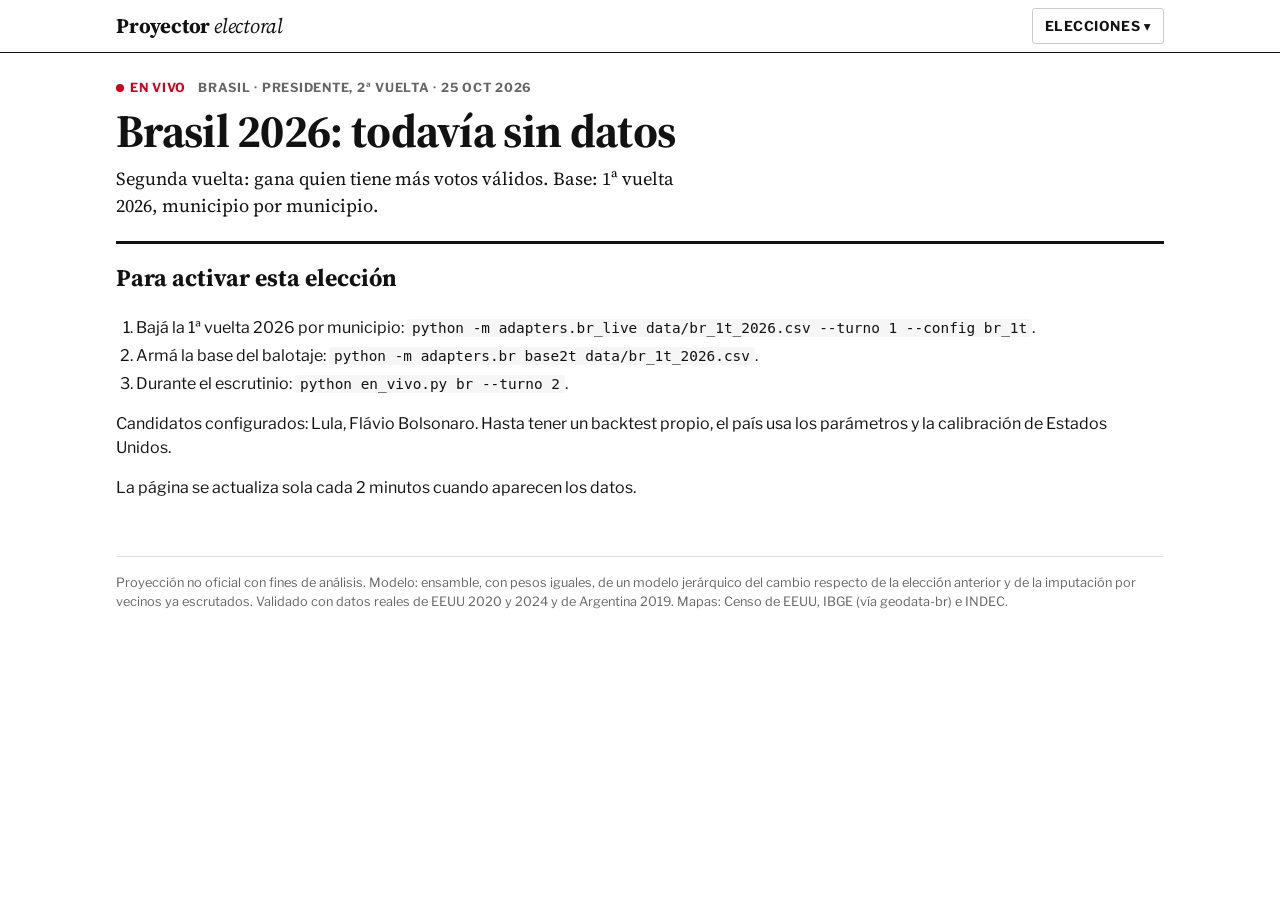
==== commit d518fb09: "Mapas por estado y municipio, página estilo NYT y menú de elecciones - build_maps.py: geometrías pro" ====
--- a/site/demo.html
+++ b/site/demo.html
@@ -6,226 +6,611 @@
 <title>Proyector electoral</title>
 <link rel="preconnect" href="https://fonts.googleapis.com">
 <link rel="preconnect" href="https://fonts.gstatic.com" crossorigin>
-<link href="https://fonts.googleapis.com/css2?family=Instrument+Sans:wdth,wght@75..100,400..700&display=swap" rel="stylesheet">
+<link href="https://fonts.googleapis.com/css2?family=Libre+Franklin:wght@400..800&family=Source+Serif+4:opsz,wght@8..60,400..700&display=swap" rel="stylesheet">
 <style>
 :root{
-  --paper:#f2f4f6; --sheet:#ffffff; --ink:#17202a; --muted:#5b6672; --rule:#d3d9df; --ctl:#145c63; --ctl-ink:#ffffff; --band:.18;
-  box-sizing:border-box; padding-top:env(safe-area-inset-top,0px); padding-bottom:env(safe-area-inset-bottom,0px);
+  --paper:#ffffff; --sheet:#ffffff; --ink:#121212; --muted:#666666; --faint:#999999; --rule:#e2e2e2; --rule2:#cccccc;
+  --nodata:#ececec; --nodata2:#f6f6f6; --live:#d0021b; --ctl:#121212; --ctl-ink:#ffffff; --band:.18; --hover:#121212;
+  --serif:"Source Serif 4",Georgia,"Times New Roman",serif;
+  --sans:"Libre Franklin","Helvetica Neue",Arial,system-ui,sans-serif;
+  box-sizing:border-box;
 }
 @media (prefers-color-scheme:dark){ :root:not([data-theme="light"]){
-  --paper:#11161c; --sheet:#171e26; --ink:#e5e9ed; --muted:#8c97a3; --rule:#2a333d; --ctl:#6fc1c4; --ctl-ink:#0c1216; --band:.28;
+  --paper:#121212; --sheet:#1b1b1b; --ink:#ececec; --muted:#a3a3a3; --faint:#777; --rule:#333; --rule2:#444;
+  --nodata:#2a2a2a; --nodata2:#202020; --live:#ff4d5e; --ctl:#ececec; --ctl-ink:#121212; --band:.28; --hover:#ffffff;
 }}
-:root[data-theme="dark"]{ --paper:#11161c; --sheet:#171e26; --ink:#e5e9ed; --muted:#8c97a3; --rule:#2a333d; --ctl:#6fc1c4; --ctl-ink:#0c1216; --band:.28; }
-html{scroll-padding-top:env(safe-area-inset-top,0px)}
+:root[data-theme="dark"]{ --paper:#121212; --sheet:#1b1b1b; --ink:#ececec; --muted:#a3a3a3; --faint:#777; --rule:#333; --rule2:#444;
+  --nodata:#2a2a2a; --nodata2:#202020; --live:#ff4d5e; --ctl:#ececec; --ctl-ink:#121212; --band:.28; --hover:#ffffff; }
 *,*::before,*::after{box-sizing:inherit}
-body{margin:0;background:var(--paper);color:var(--ink);font-family:"Instrument Sans",system-ui,-apple-system,"Segoe UI",sans-serif;
-  font-size:16px;line-height:1.5;font-variant-numeric:tabular-nums;-webkit-text-size-adjust:100%}
-.wrap{max-width:1080px;margin:0 auto;padding:0 20px}
-a{color:var(--ctl)}
-:focus-visible{outline:2px solid var(--ctl);outline-offset:2px;border-radius:3px}
-
-header.top{display:flex;flex-wrap:wrap;align-items:baseline;justify-content:space-between;gap:12px;padding:20px 0 14px;border-bottom:1px solid var(--rule)}
-.brand{font-weight:700;font-stretch:80%;font-size:1.15rem;letter-spacing:-.01em}
-.brand span{color:var(--muted);font-weight:500}
-nav.countries{display:flex;gap:4px;background:var(--sheet);border:1px solid var(--rule);border-radius:999px;padding:3px}
-nav.countries button{font:inherit;font-size:.95rem;border:0;background:transparent;color:var(--ink);padding:6px 14px;border-radius:999px;cursor:pointer}
-nav.countries button[aria-selected="true"]{background:var(--ctl);color:var(--ctl-ink);font-weight:600}
-
-.headline{padding:28px 0 6px}
-.headline h1{font-size:clamp(1.7rem,4.6vw,2.7rem);line-height:1.08;font-stretch:78%;font-weight:700;letter-spacing:-.015em;margin:0 0 8px;max-width:22ch}
-.headline p{margin:0;color:var(--muted);max-width:68ch}
-
-.grid{display:grid;grid-template-columns:minmax(0,1.15fr) minmax(0,1fr);gap:28px;padding:22px 0}
-@media (max-width:820px){.grid{grid-template-columns:minmax(0,1fr);gap:20px}}
-
-.cands{display:flex;flex-direction:column;gap:16px}
-.cand .row1{display:flex;align-items:baseline;justify-content:space-between;gap:10px}
-.cand .name{font-weight:600}
-.cand .pct{font-stretch:75%;font-weight:700;font-size:2.3rem;line-height:1}
-.cand .ci{color:var(--muted);font-size:.9rem;margin-left:6px;font-stretch:90%}
-.track{position:relative;height:10px;background:var(--rule);border-radius:5px;margin-top:6px}
-.track .bar{position:absolute;left:0;top:0;bottom:0;border-radius:5px}
-.track .band{position:absolute;top:-3px;bottom:-3px;border-radius:3px}
-.track .tick{position:absolute;top:-5px;width:2px;height:20px;background:var(--ink)}
-.cand .sub{font-size:.85rem;color:var(--muted);margin-top:6px}
-
-.outcome{background:var(--sheet);border:1px solid var(--rule);border-radius:10px;padding:18px 18px 16px}
-.outcome h2{font-size:1rem;margin:0 0 10px;font-weight:600}
-.big{font-stretch:75%;font-weight:700;font-size:2rem;line-height:1.1}
-.outcome .line{display:flex;justify-content:space-between;gap:10px;padding:7px 0;border-top:1px solid var(--rule);font-size:.95rem}
+body{margin:0;background:var(--paper);color:var(--ink);font-family:var(--sans);font-size:16px;line-height:1.5;
+  font-variant-numeric:tabular-nums;-webkit-text-size-adjust:100%;padding-bottom:env(safe-area-inset-bottom,0px)}
+.wrap{max-width:1080px;margin:0 auto;padding:0 16px}
+a{color:inherit}
+:focus-visible{outline:2px solid var(--ink);outline-offset:2px;border-radius:2px}
+code{font-size:.9em;background:var(--nodata2);padding:1px 5px;border-radius:3px}
+
+/* cabecera */
+.mast{border-bottom:1px solid var(--ink);background:var(--paper);position:sticky;top:0;z-index:20;padding-top:env(safe-area-inset-top,0px)}
+.mastin{display:flex;align-items:center;justify-content:space-between;gap:12px;height:52px}
+.brand{font-family:var(--serif);font-weight:700;font-size:1.3rem;text-decoration:none;letter-spacing:-.01em}
+.brand span{font-weight:400;font-style:italic}
+.menu{position:relative}
+#menubtn{font:inherit;font-size:.85rem;font-weight:700;text-transform:uppercase;letter-spacing:.04em;background:none;color:var(--ink);
+  border:1px solid var(--rule2);border-radius:3px;padding:7px 12px;cursor:pointer}
+.menupanel{position:absolute;right:0;top:calc(100% + 8px);width:min(360px,calc(100vw - 32px));max-height:min(70vh,560px);overflow:auto;
+  background:var(--sheet);border:1px solid var(--rule2);box-shadow:0 8px 28px rgba(0,0,0,.18);padding:10px;border-radius:4px}
+.menupanel input{width:100%;font:inherit;padding:8px 10px;border:1px solid var(--rule2);border-radius:3px;background:var(--paper);color:var(--ink)}
+.mgroup{font-size:.72rem;font-weight:700;text-transform:uppercase;letter-spacing:.06em;color:var(--muted);margin:12px 4px 4px}
+.mitem{display:flex;justify-content:space-between;gap:10px;width:100%;text-align:left;font:inherit;background:none;border:0;color:var(--ink);
+  padding:8px 6px;border-radius:3px;cursor:pointer;text-decoration:none}
+.mitem:hover,.mitem:focus-visible{background:var(--nodata2)}
+.mitem small{color:var(--muted);white-space:nowrap}
+.mitem[aria-current="true"]{font-weight:700}
+
+/* titular */
+.kicker{display:flex;flex-wrap:wrap;align-items:center;gap:6px 12px;margin:26px 0 8px;font-size:.78rem;font-weight:700;
+  text-transform:uppercase;letter-spacing:.06em;color:var(--muted)}
+.pill{display:inline-flex;align-items:center;gap:6px;color:var(--live)}
+.pill::before{content:"";width:8px;height:8px;border-radius:50%;background:currentColor}
+.pill.live::before{animation:pulse 1.6s infinite}
+.pill.replay{color:var(--muted)}
+@keyframes pulse{50%{opacity:.25}}
+h1.hed{font-family:var(--serif);font-weight:700;font-size:clamp(1.8rem,4.8vw,2.9rem);line-height:1.08;letter-spacing:-.015em;margin:0 0 10px;max-width:24ch}
+.dek{font-family:var(--serif);font-size:1.15rem;line-height:1.45;color:var(--ink);margin:0;max-width:62ch}
+.meta{font-size:.8rem;color:var(--muted);margin:12px 0 0}
+
+/* tablero de resultados */
+.board{display:grid;grid-template-columns:minmax(0,1.3fr) minmax(0,1fr);gap:32px;padding:24px 0 8px;border-bottom:1px solid var(--rule)}
+@media (max-width:820px){.board{grid-template-columns:minmax(0,1fr);gap:20px}}
+.tops{display:flex;justify-content:space-between;gap:16px;align-items:flex-end}
+.top1{min-width:0}
+.top1.r{text-align:right}
+.top1 .nm{font-weight:700;font-size:1.05rem;line-height:1.2}
+.top1 .pc{font-weight:800;font-size:clamp(2rem,6vw,2.8rem);line-height:1;letter-spacing:-.02em}
+.top1 .ci{font-size:.8rem;color:var(--muted)}
+.check{display:inline-block;margin-left:6px;font-size:.9em}
+.stack{position:relative;display:flex;height:26px;margin:10px 0 4px;background:var(--nodata)}
+.stack div{height:100%}
+.stack .mid{position:absolute;left:50%;top:-6px;bottom:-6px;width:2px;background:var(--ink)}
+.stackcap{display:flex;justify-content:space-between;font-size:.78rem;color:var(--muted)}
+.others{margin-top:14px;font-size:.88rem}
+.others .row{display:flex;justify-content:space-between;border-top:1px solid var(--rule);padding:6px 0}
+.others .sw{display:inline-block;width:10px;height:10px;margin-right:8px;vertical-align:baseline}
+.mline{font-size:.88rem;color:var(--muted);margin:12px 0 0}
+
+.outcome{border-top:3px solid var(--ink);padding:10px 0 4px}
+.outcome h2{font-size:.78rem;font-weight:700;text-transform:uppercase;letter-spacing:.06em;margin:0 0 8px}
+.big{font-weight:800;font-size:1.9rem;line-height:1.1;letter-spacing:-.01em}
+.outcome .line{display:flex;justify-content:space-between;gap:10px;padding:7px 0;border-top:1px solid var(--rule);font-size:.92rem}
 .outcome .line:first-of-type{border-top:0}
-.outcome .note{font-size:.82rem;color:var(--muted);margin-top:10px}
-.ev{display:flex;height:22px;border-radius:4px;overflow:hidden;margin:10px 0 4px;position:relative;background:var(--rule)}
+.outcome .note{font-size:.8rem;color:var(--muted);margin-top:10px}
+.ev{display:flex;height:22px;overflow:hidden;margin:10px 0 4px;position:relative;background:var(--nodata)}
 .ev div{height:100%}
 .ev .half{position:absolute;left:50%;top:-4px;bottom:-4px;width:2px;background:var(--ink)}
 
-section.chart{padding:8px 0 4px}
-.chart h2,.regions h2,.method h2{font-size:1.25rem;font-stretch:85%;margin:24px 0 4px}
-.legend{display:flex;flex-wrap:wrap;gap:16px;font-size:.85rem;color:var(--muted);margin:4px 0 8px}
-.legend i{display:inline-block;width:22px;height:0;border-top:3px solid currentColor;vertical-align:middle;margin-right:6px}
-.legend i.dash{border-top-style:dashed;border-top-width:2px}
-.legend i.dot{border-top-style:dotted;border-top-width:2px}
-.svgwrap{background:var(--sheet);border:1px solid var(--rule);border-radius:10px;padding:8px 6px 2px}
+/* secciones */
+h2.sec{font-family:var(--serif);font-weight:700;font-size:1.45rem;line-height:1.2;margin:32px 0 4px}
+.secdek{color:var(--muted);font-size:.92rem;margin:0 0 12px;max-width:70ch}
+
+/* mapa */
+#mapsec,#tablesec{scroll-margin-top:124px}
+.maptools{display:flex;flex-wrap:wrap;align-items:center;justify-content:space-between;gap:10px;margin:8px 0 10px}
+.seg{display:inline-flex;border:1px solid var(--rule2);border-radius:3px;overflow:hidden}
+@media (max-width:600px){.mapbox .rl{display:none}.maptools{flex-direction:column;align-items:stretch}.seg{display:flex;max-width:100%;overflow-x:auto}.seg button{flex:1 0 auto;padding:7px 8px;font-size:.76rem}}
+.seg button{white-space:nowrap;font:inherit;font-size:.82rem;font-weight:600;background:var(--paper);color:var(--ink);border:0;border-left:1px solid var(--rule2);padding:7px 12px;cursor:pointer}
+.seg button:first-child{border-left:0}
+.seg button[aria-pressed="true"]{background:var(--ctl);color:var(--ctl-ink)}
+.crumbs{display:flex;align-items:center;gap:8px;font-size:.9rem;min-height:30px}
+.crumbs button{font:inherit;font-weight:600;background:none;border:0;color:var(--ink);text-decoration:underline;text-underline-offset:3px;cursor:pointer;padding:4px 0}
+.crumbs strong{font-weight:700}
+.mapbox{position:relative;background:var(--paper)}
+.mapbox svg{display:block;width:100%;height:auto;max-height:78vh;touch-action:manipulation}
+.mapbox .u{stroke:var(--paper);stroke-width:.35;vector-effect:non-scaling-stroke;cursor:pointer}
+.mapbox.detail .u{stroke-width:.6}
+.mapbox .u:hover,.mapbox .u.on{stroke:var(--hover);stroke-width:1.4}
+.mapbox .rg{fill:none;stroke:var(--paper);stroke-width:1.4;vector-effect:non-scaling-stroke;pointer-events:none}
+.mapbox.proy .u{stroke-width:0}
+.mapbox.proy .rg{stroke:var(--paper);stroke-width:1.2}
+.mapbox .ar{fill:none;stroke-width:1.3;vector-effect:non-scaling-stroke;stroke-linecap:round;pointer-events:none}
+.mapbox .rl{font-family:var(--sans);font-size:11px;font-weight:700;fill:var(--ink);paint-order:stroke;stroke:var(--paper);stroke-width:3px;pointer-events:none}
+.mapbox .loading{position:absolute;inset:0;display:grid;place-items:center;color:var(--muted)}
+.legend{display:flex;flex-wrap:wrap;gap:6px 22px;align-items:center;font-size:.78rem;color:var(--muted);margin:10px 0 0}
+.legend .ramp{display:inline-flex;align-items:center;gap:6px}
+.legend .ramp b{font-weight:700;color:var(--ink)}
+.legend .ramp i{display:inline-block;width:18px;height:10px}
+.legend .ramp span{white-space:nowrap}
+.legend svg{display:inline-block;vertical-align:middle;width:auto}
+
+.tip{position:fixed;z-index:30;pointer-events:none;background:var(--sheet);color:var(--ink);border:1px solid var(--rule2);
+  box-shadow:0 4px 16px rgba(0,0,0,.18);padding:10px 12px;min-width:200px;max-width:280px;font-size:.84rem;border-radius:3px}
+.tip h3{margin:0;font-size:.95rem;line-height:1.25}
+.tip .sub{color:var(--muted);font-size:.76rem;margin:1px 0 6px}
+.tip table{width:100%;border-collapse:collapse}
+.tip td{padding:3px 0;border-top:1px solid var(--rule);white-space:nowrap}
+.tip td:last-child{text-align:right;font-weight:700}
+.tip .sw{display:inline-block;width:8px;height:8px;margin-right:6px}
+.tip .hint{color:var(--muted);font-size:.74rem;margin-top:6px}
+
+/* tablas */
+.tools{display:flex;flex-wrap:wrap;gap:8px 12px;align-items:center;margin:6px 0 10px;font-size:.88rem}
+.tools select,.tools input{font:inherit;font-size:.88rem;padding:6px 8px;border-radius:3px;border:1px solid var(--rule2);background:var(--paper);color:var(--ink)}
+.tools input{flex:1 1 200px;max-width:320px}
+.tablewrap{overflow-x:auto;border-top:2px solid var(--ink)}
+table{border-collapse:collapse;width:100%;font-size:.9rem}
+th,td{padding:8px 10px;text-align:right;border-bottom:1px solid var(--rule);white-space:nowrap}
+th:first-child,td:first-child{text-align:left;padding-left:0}
+th{font-weight:700;color:var(--muted);font-size:.72rem;text-transform:uppercase;letter-spacing:.05em}
+td .lnk{font:inherit;background:none;border:0;padding:0;color:var(--ink);text-decoration:underline;text-decoration-color:var(--rule2);text-underline-offset:3px;cursor:pointer;text-align:left}
+td .lnk:hover{text-decoration-color:var(--ink)}
+.chip{display:inline-block;width:10px;height:10px;margin-right:6px}
+.mbar{display:inline-block;width:80px;height:8px;background:var(--nodata);position:relative;vertical-align:middle;margin-left:8px}
+.mbar span{position:absolute;top:0;bottom:0}
+.mbar::after{content:"";position:absolute;left:50%;top:-3px;bottom:-3px;width:1px;background:var(--ink)}
+.more{font:inherit;font-size:.88rem;margin-top:10px;background:none;border:1px solid var(--rule2);border-radius:3px;color:var(--ink);cursor:pointer;padding:7px 14px;font-weight:600}
+
+/* gráfico y análisis (heredados) */
+section.chart{padding:0 0 4px}
+.legend2{display:flex;flex-wrap:wrap;gap:16px;font-size:.82rem;color:var(--muted);margin:4px 0 8px}
+.legend2 i{display:inline-block;width:22px;height:0;border-top:3px solid currentColor;vertical-align:middle;margin-right:6px}
+.legend2 i.dash{border-top-style:dashed;border-top-width:2px}
+.legend2 i.dot{border-top-style:dotted;border-top-width:2px}
+.svgwrap{border-top:1px solid var(--rule);padding:8px 0 2px}
 svg{display:block;width:100%;height:auto}
-svg text{font-family:inherit;fill:var(--muted);font-size:12px}
-.scrub{display:flex;flex-wrap:wrap;align-items:center;gap:10px 12px;padding:12px 2px}
-.scrub button{font:inherit;font-weight:600;border:1px solid var(--ctl);background:var(--ctl);color:var(--ctl-ink);border-radius:999px;padding:7px 16px;cursor:pointer;min-width:96px}
-.scrub input{flex:1 1 160px;accent-color:var(--ctl);min-width:0}
-.scrub output{font-stretch:85%;min-width:9ch;text-align:right;color:var(--muted)}
-
-.regions .tools{display:flex;flex-wrap:wrap;gap:8px;align-items:center;margin:6px 0 10px}
-.regions select{font:inherit;padding:6px 8px;border-radius:6px;border:1px solid var(--rule);background:var(--sheet);color:var(--ink)}
-.tablewrap{overflow-x:auto;background:var(--sheet);border:1px solid var(--rule);border-radius:10px}
-table{border-collapse:collapse;width:100%;font-size:.92rem}
-th,td{padding:8px 12px;text-align:right;border-bottom:1px solid var(--rule);white-space:nowrap}
-th:first-child,td:first-child{text-align:left}
-th{font-weight:600;color:var(--muted);font-size:.85rem}
-tr:last-child td{border-bottom:0}
-.mbar{display:inline-block;width:90px;height:8px;background:var(--rule);border-radius:4px;position:relative;vertical-align:middle;margin-left:8px}
-.mbar span{position:absolute;top:0;bottom:0;border-radius:4px}
-.mbar::after{content:"";position:absolute;left:50%;top:-3px;bottom:-3px;width:1px;background:var(--ink)}
-.more{font:inherit;margin-top:10px;background:none;border:0;color:var(--ctl);cursor:pointer;padding:4px 0;font-weight:600}
-
-.method{padding-bottom:48px}
+svg text{font-family:var(--sans);fill:var(--muted);font-size:12px}
+.scrub{display:flex;flex-wrap:wrap;align-items:center;gap:10px 12px;padding:12px 0}
+.scrub button{font:inherit;font-size:.88rem;font-weight:700;border:1px solid var(--ctl);background:var(--ctl);color:var(--ctl-ink);border-radius:3px;padding:7px 16px;cursor:pointer;min-width:96px}
+.scrub input{flex:1 1 160px;accent-color:var(--ink);min-width:0}
+.scrub output{min-width:9ch;text-align:right;color:var(--muted);font-size:.88rem}
+.sticky{position:sticky;top:52px;z-index:10;background:var(--paper);border-bottom:1px solid var(--rule)}
+.changes .lead{font-family:var(--serif);font-size:1.1rem;max-width:66ch;margin:6px 0 14px}
+.cards{display:grid;grid-template-columns:repeat(auto-fit,minmax(170px,1fr));gap:0;margin:8px 0 18px;border-top:1px solid var(--rule)}
+.card{padding:12px 14px 12px 0;border-bottom:1px solid var(--rule)}
+.card .k{font-size:.78rem;color:var(--muted);text-transform:uppercase;letter-spacing:.04em;font-weight:700}
+.card .v{font-weight:800;font-size:1.7rem;line-height:1.1}
+.card .s{font-size:.8rem;color:var(--muted)}
+.two{display:grid;grid-template-columns:minmax(0,1fr) minmax(0,1fr);gap:28px}
+@media (max-width:820px){.two{grid-template-columns:minmax(0,1fr)}}
+.panel{border-top:1px solid var(--ink);padding:10px 0 8px}
+.panel h3{font-size:1rem;margin:0 0 2px}
+.panel .cap{font-size:.84rem;color:var(--muted);margin:0 0 8px}
+.flips{font-size:.88rem;margin:0;padding-left:18px}
+.flips li{margin:2px 0}
+.method{padding-bottom:40px}
 .method p{max-width:70ch}
 .method table td:first-child{font-weight:600}
-.best{font-weight:700;color:var(--ink)}
-.empty{background:var(--sheet);border:1px dashed var(--rule);border-radius:10px;padding:22px;margin:22px 0}
-.empty h2{margin-top:0;font-stretch:85%}
-.empty code{font-size:.9em;background:var(--paper);padding:1px 5px;border-radius:4px}
+.best{font-weight:800;color:var(--ink)}
+.empty{border-top:3px solid var(--ink);padding:16px 0;margin:22px 0}
+.empty h2{margin-top:0;font-family:var(--serif)}
 .empty ol{padding-left:20px}
-footer{border-top:1px solid var(--rule);padding:16px 0 40px;color:var(--muted);font-size:.85rem}
-.changes .lead{font-size:1.05rem;max-width:68ch;margin:6px 0 14px}
-.cards{display:grid;grid-template-columns:repeat(auto-fit,minmax(170px,1fr));gap:10px;margin:8px 0 18px}
-.card{background:var(--sheet);border:1px solid var(--rule);border-radius:10px;padding:12px 14px}
-.card .k{font-size:.85rem;color:var(--muted)}
-.card .v{font-stretch:75%;font-weight:700;font-size:1.7rem;line-height:1.1}
-.card .s{font-size:.8rem;color:var(--muted)}
-.two{display:grid;grid-template-columns:minmax(0,1fr) minmax(0,1fr);gap:22px}
-@media (max-width:820px){.two{grid-template-columns:minmax(0,1fr)}}
-.panel{background:var(--sheet);border:1px solid var(--rule);border-radius:10px;padding:12px 12px 8px}
-.panel h3{font-size:1rem;margin:0 0 2px}
-.panel .cap{font-size:.82rem;color:var(--muted);margin:0 0 8px}
-.flips{font-size:.9rem;margin:0;padding-left:18px}
-.flips li{margin:2px 0}
-@media (prefers-reduced-motion:reduce){*{transition:none!important}}
+.empty li{margin:4px 0}
+.loading{color:var(--muted);padding:40px 0}
+footer{border-top:1px solid var(--rule);padding:16px 0 40px;color:var(--muted);font-size:.8rem;margin-top:24px}
+@media (prefers-reduced-motion:reduce){*{transition:none!important;animation:none!important}}
 </style>
 </head>
 <body>
+<header class="mast">
+  <div class="wrap mastin">
+    <a class="brand" href="#">Proyector <span>electoral</span></a>
+    <div class="menu">
+      <button id="menubtn" type="button" aria-expanded="false" aria-controls="menu">Elecciones <span aria-hidden="true">▾</span></button>
+      <div id="menu" class="menupanel" hidden>
+        <input id="menuq" type="search" placeholder="Buscar un país o una elección" aria-label="Buscar un país o una elección" autocomplete="off">
+        <div id="menulist"></div>
+      </div>
+    </div>
+  </div>
+</header>
 <div class="wrap">
-  <header class="top">
-    <div class="brand">Proyector <span>escrutinio</span></div>
-    <nav class="countries" role="tablist" aria-label="País"></nav>
-  </header>
-  <main id="app"></main>
-  <footer>Proyección no oficial con fines de análisis. Modelo: ensamble, con pesos iguales, de un modelo jerárquico del cambio respecto de la elección anterior y de la imputación por vecinos ya escrutados. Validado con datos reales de EEUU 2020 y 2024 y de Argentina 2019.</footer>
+  <main id="app"><p class="loading">Cargando…</p></main>
+  <footer>Proyección no oficial con fines de análisis. Modelo: ensamble, con pesos iguales, de un modelo jerárquico del cambio respecto de la elección anterior y de la imputación por vecinos ya escrutados. Validado con datos reales de EEUU 2020 y 2024 y de Argentina 2019. Mapas: Censo de EEUU, IBGE (vía geodata-br) e INDEC.</footer>
 </div>
-
-<script>window.__DATA__={"us":{"country":"us","mode":"replay","config":{"country":"us","title":"Estados Unidos","office":"Presidente","groups":["gop","dem","oth"],"candidates":{"Harris":"dem","Trump":"gop","Otros":"oth"},"colors":{"Harris":"#2f5fb3","Trump":"#c8323a","Otros":"#8a8f98"},"rule":"us_ec_2024","rule_kind":"ec","region_label":"Estado","unit_label":"condados","note":"Votos electorales con ganador por estado; Maine y Nebraska se tratan como ganador se lleva todo."},"regions":["AK","AL","AR","AZ","CA","CO","CT","DC","DE","FL","GA","HI","IA","ID","IL","IN","KS","KY","LA","MA","MD","ME","MI","MN","MO","MS","MT","NC","ND","NE","NH","NJ","NM","NV","NY","OH","OK","OR","PA","RI","SC","SD","TN","TX","UT","VA","VT","WA","WI","WV","WY"],"history":[{"ts":"paso 1","counted":0.0249,"units":[153,3106],"crude":[0.4655,0.5208,0.0136],"proj":[0.4941,0.4933,0.0126],"lo":[0.4872,0.4869,0.0099],"hi":[0.5007,0.4991,0.016],"margin":{"a":"Harris","b":"Trump","mid":0.0009034562681264346,"lo":-0.01140614373666441,"hi":0.01267115656677848,"p_a_ahead":0.5575000000000001},"rule":{"ev_Harris":{"mid":226.0,"lo":226.0,"hi":241.0},"ev_Trump":{"mid":312.0,"lo":297.0,"hi":312.0},"ev_Otros":{"mid":0.0,"lo":0.0,"hi":0.0},"ganador":{"Trump":0.9999999999999998}},"rule_point":{"ev_Harris":226,"ev_Trump":312,"ev_Otros":0,"ganador":"Trump"},"regions":{"counted":[0.0,0.0,0.0,0.0,0.0,0.0,0.0,0.0,0.0,0.0,0.006,0.0,0.0,0.0,0.0,0.0,0.0,0.0029,0.0,0.0578,0.0757,0.7617,0.0,0.0,0.0,0.0,0.0,0.0287,0.0,0.0,0.7126,0.0,0.0,0.0,0.0802,0.0011,0.0,0.0,0.0334,1.0,0.0134,0.0,0.0,0.0,0.0,0.0754,0.6588,0.0,0.0,0.0297,0.0],"proj":[[0.4034,0.5227,0.0735],[0.3462,0.6452,0.0084],[0.3344,0.646,0.0193],[0.4732,0.5166,0.0101],[0.6165,0.3681,0.0151],[0.537,0.4432,0.0198],[0.5655,0.424,0.0101],[0.9119,0.0676,0.0205],[0.5645,0.4242,0.0109],[0.4484,0.5457,0.0056],[0.4716,0.5216,0.0068],[0.618,0.368,0.014],[0.4306,0.5534,0.0158],[0.3179,0.6602,0.0215],[0.5572,0.4272,0.0155],[0.3928,0.5917,0.0153],[0.3986,0.5843,0.0171],[0.3438,0.6432,0.0131],[0.3808,0.6087,0.0104],[0.6327,0.3489,0.0181],[0.6373,0.3382,0.024],[0.5203,0.4595,0.0202],[0.4922,0.5013,0.0064],[0.5106,0.4746,0.0146],[0.397,0.5903,0.0126],[0.3912,0.5996,0.009],[0.3906,0.5887,0.0204],[0.4652,0.5238,0.0109],[0.3092,0.6714,0.019],[0.3763,0.6046,0.019],[0.5088,0.4811,0.01],[0.548,0.4431,0.0088],[0.5246,0.4593,0.0155],[0.482,0.5017,0.0156],[0.5883,0.4097,0.002],[0.4369,0.5511,0.0114],[0.3091,0.6752,0.0156],[0.5495,0.4266,0.0237],[0.4853,0.5071,0.0073],[0.5584,0.4199,0.0217],[0.4039,0.5842,0.0115],[0.3417,0.6385,0.0195],[0.3607,0.6266,0.0122],[0.4457,0.5451,0.0091],[0.3648,0.6058,0.0289],[0.5226,0.4639,0.0131],[0.6414,0.3284,0.0299],[0.5669,0.4107,0.0221],[0.4792,0.5096,0.0109],[0.2795,0.7045,0.0157],[0.2544,0.7202,0.0252]],"crude":[[0.0,0.0,0.0],[0.0,0.0,0.0],[0.0,0.0,0.0],[0.0,0.0,0.0],[0.0,0.0,0.0],[0.0,0.0,0.0],[0.0,0.0,0.0],[0.0,0.0,0.0],[0.0,0.0,0.0],[0.0,0.0,0.0],[0.2272,0.7689,0.0039],[0.0,0.0,0.0],[0.0,0.0,0.0],[0.0,0.0,0.0],[0.0,0.0,0.0],[0.0,0.0,0.0],[0.0,0.0,0.0],[0.1649,0.8236,0.0115],[0.0,0.0,0.0],[0.6233,0.3576,0.019],[0.3786,0.599,0.0223],[0.4783,0.5015,0.0202],[0.0,0.0,0.0],[0.0,0.0,0.0],[0.0,0.0,0.0],[0.0,0.0,0.0],[0.0,0.0,0.0],[0.3634,0.6291,0.0075],[0.0,0.0,0.0],[0.0,0.0,0.0],[0.5089,0.4814,0.0097],[0.0,0.0,0.0],[0.0,0.0,0.0],[0.0,0.0,0.0],[0.4428,0.5572,0.0],[0.1735,0.8197,0.0068],[0.0,0.0,0.0],[0.0,0.0,0.0],[0.3452,0.6457,0.0091],[0.5584,0.4199,0.0217],[0.4013,0.5878,0.0109],[0.0,0.0,0.0],[0.0,0.0,0.0],[0.0,0.0,0.0],[0.0,0.0,0.0],[0.3171,0.6746,0.0082],[0.6156,0.3531,0.0313],[0.0,0.0,0.0],[0.0,0.0,0.0],[0.1913,0.7864,0.0223],[0.0,0.0,0.0]],"votes":[400779,2348669,1228245,3388538,17473275,3246477,1823709,349553,510182,10936986,5116614,571477,1655994,867660,5941755,2987159,1345175,2105824,2165201,3618751,3146402,829922,5477568,3235468,3008085,1319395,598283,5489844,359795,948788,826436,4581893,919486,1406401,8471305,5851883,1567219,2355409,7031260,510659,2466845,416093,3092023,11352710,1503190,4535012,369505,4057141,3242488,777513,276975],"p_ahead":[0.0,0.0,0.0,0.0,1.0,1.0,1.0,1.0,1.0,0.0,0.0,1.0,0.0,0.0,1.0,0.0,0.0,0.0,0.0,1.0,1.0,1.0,0.09,1.0,0.0,0.0,0.0,0.0,0.0,0.0,1.0,1.0,1.0,0.0225,1.0,0.0,0.0,1.0,0.015,1.0,0.0,0.0,0.0,0.0,0.0,1.0,1.0,1.0,0.0,0.0,0.0]},"analysis":{"a":"Harris","b":"Trump","units":153,"change":{"Harris":{"now":0.4655025693265882,"base":0.48376956236792196,"delta":-0.01826699304133378,"shared_group":false},"Trump":{"now":0.5208484787192981,"base":0.49547748345081266,"delta":0.025370995268485408,"shared_group":false},"Otros":{"now":0.013648951954113704,"base":0.020752954181265385,"delta":-0.007104002227151681,"shared_group":false}},"margin_delta":-0.04363798830981919,"by_region":[{"region":"SC","delta":-0.10877093711330216,"units":3,"same_dir":1.0},{"region":"RI","delta":-0.06744985800493483,"units":5,"same_dir":1.0},{"region":"NC","delta":-0.048343045621140834,"units":11,"same_dir":0.9408597780209473},{"region":"NY","delta":-0.04729168675611914,"units":22,"same_dir":0.9794984719043214},{"region":"GA","delta":-0.04602948374645721,"units":7,"same_dir":1.0},{"region":"NH","delta":-0.04494206451056225,"units":9,"same_dir":1.0},{"region":"MA","delta":-0.044928442581668115,"units":4,"same_dir":1.0},{"region":"VT","delta":-0.041801732020780524,"units":12,"same_dir":1.0},{"region":"KY","delta":-0.04141772982888925,"units":2,"same_dir":1.0},{"region":"WV","delta":-0.038503834498680334,"units":5,"same_dir":1.0},{"region":"VA","delta":-0.03728542319726552,"units":39,"same_dir":1.0},{"region":"PA","delta":-0.03062812899861117,"units":10,"same_dir":0.7360487950788759},{"region":"ME","delta":-0.025440913400594373,"units":15,"same_dir":0.9231710956086939},{"region":"MD","delta":-0.024654212973212603,"units":8,"same_dir":0.9317868004334603},{"region":"OH","delta":-0.021062803628414062,"units":1,"same_dir":1.0}],"by_size":[{"label":"menos de 5 mil","delta":-0.04687528050549661,"units":35,"share_votes":0.027783070407412156},{"label":"5 mil a 10 mil","delta":-0.03782282293157488,"units":24,"share_votes":0.04953237275936596},{"label":"10 mil a 25 mil","delta":-0.034260953487917495,"units":45,"share_votes":0.1987598389701116},{"label":"25 mil a 50 mil","delta":-0.040413122740514534,"units":33,"share_votes":0.2859289382315216},{"label":"50 mil a 250 mil","delta":-0.04436810580319019,"units":15,"share_votes":0.36835433726883626}],"flips":{"to_a":0,"to_b":8,"top_to_a":[],"top_to_b":[{"unit":"33015","name":"Rockingham County","region":"NH","base":0.02114173406453107,"now":-0.0243922970651006,"votes":201949.0},{"unit":"42089","name":"Monroe County","region":"PA","base":0.06362953154636225,"now":-0.007822274188833689,"votes":85525.0},{"unit":"23011","name":"Kennebec County","region":"ME","base":0.002518856633916877,"now":-0.02749499217956808,"votes":72886.0},{"unit":"33003","name":"Carroll County","region":"NH","base":0.014997595575859557,"now":-0.01681256884457072,"votes":34498.0},{"unit":"33019","name":"Sullivan County","region":"NH","base":0.036172743304761446,"now":-0.006655772986329744,"votes":25091.0},{"unit":"50019","name":"Orleans County","region":"VT","base":0.045048240635641335,"now":-0.015489593995223483,"votes":14655.0},{"unit":"24029","name":"Kent County","region":"MD","base":0.012414304243098029,"now":-0.028008673653776628,"votes":11068.0},{"unit":"51181","name":"Surry County","region":"VA","base":0.08320286289420714,"now":-0.006547753443215176,"votes":4429.0}],"vulnerable":5,"vulnerable_flipped":5},"same_dir":0.9622634088133266,"r2_region":0.35139929031533346,"persistence":0.9971437394474788,"sd_unit":0.02319457373390813}},{"ts":"paso 2","counted":0.0492,"units":[243,3106],"crude":[0.4686,0.5174,0.014],"proj":[0.4914,0.4948,0.0137],"lo":[0.4824,0.487,0.0112],"hi":[0.5007,0.503,0.0169],"margin":{"a":"Trump","b":"Harris","mid":0.003234765368480802,"lo":-0.013229384121449837,"hi":0.019783819950525177,"p_a_ahead":0.6275000000000001},"rule":{"ev_Harris":{"mid":226.0,"lo":226.0,"hi":241.0},"ev_Trump":{"mid":312.0,"lo":297.0,"hi":312.0},"ev_Otros":{"mid":0.0,"lo":0.0,"hi":0.0},"ganador":{"Harris":0.0025,"Trump":0.9974999999999998}},"rule_point":{"ev_Harris":226,"ev_Trump":312,"ev_Otros":0,"ganador":"Trump"},"regions":{"counted":[0.0,0.0,0.0,0.0,0.0,0.0,0.0,0.0,0.0,0.0003,0.0093,0.0,0.0,0.0,0.0,0.0,0.0,0.0029,0.0,0.3611,0.1057,0.762,0.0,0.0,0.0,0.0,0.0,0.0863,0.0,0.0,0.7146,0.1949,0.0,0.0,0.1352,0.0011,0.0,0.0,0.1101,1.0,0.0191,0.0,0.0,0.0,0.0,0.165,0.7304,0.0,0.0,0.1095,0.0],"proj":[[0.4129,0.5107,0.0756],[0.3488,0.6422,0.0087],[0.3381,0.6417,0.0198],[0.4714,0.5178,0.0108],[0.6164,0.3671,0.016],[0.5377,0.4418,0.0204],[0.5525,0.4348,0.012],[0.9109,0.0677,0.021],[0.5541,0.4336,0.0118],[0.4415,0.5514,0.0069],[0.4774,0.5155,0.0071],[0.6178,0.3672,0.0149],[0.4283,0.5548,0.0169],[0.3183,0.6587,0.0223],[0.5536,0.4297,0.0166],[0.3897,0.5936,0.0164],[0.4002,0.5824,0.0174],[0.3417,0.6446,0.014],[0.3812,0.6073,0.0113],[0.6211,0.3593,0.019],[0.6368,0.3395,0.0232],[0.5201,0.4595,0.0203],[0.4886,0.5026,0.0087],[0.5083,0.4741,0.0178],[0.3959,0.5912,0.013],[0.3924,0.598,0.0097],[0.3906,0.5869,0.0222],[0.4727,0.5163,0.0108],[0.3109,0.6684,0.0205],[0.3763,0.604,0.0196],[0.5081,0.4818,0.0101],[0.5244,0.4602,0.0153],[0.5266,0.457,0.0164],[0.4818,0.5015,0.0163],[0.5757,0.421,0.0033],[0.433,0.5534,0.013],[0.3114,0.6723,0.016],[0.5495,0.4256,0.025],[0.4788,0.5122,0.009],[0.5584,0.4199,0.0217],[0.4072,0.5807,0.012],[0.3415,0.6373,0.0207],[0.3648,0.6222,0.0127],[0.4445,0.5454,0.0099],[0.3671,0.6032,0.0296],[0.5296,0.458,0.0123],[0.6406,0.3294,0.0299],[0.5661,0.4093,0.0248],[0.4752,0.5118,0.0127],[0.2761,0.7048,0.019],[0.257,0.7171,0.0256]],"crude":[[0.0,0.0,0.0],[0.0,0.0,0.0],[0.0,0.0,0.0],[0.0,0.0,0.0],[0.0,0.0,0.0],[0.0,0.0,0.0],[0.0,0.0,0.0],[0.0,0.0,0.0],[0.0,0.0,0.0],[0.1174,0.8775,0.0051],[0.252,0.7442,0.0038],[0.0,0.0,0.0],[0.0,0.0,0.0],[0.0,0.0,0.0],[0.0,0.0,0.0],[0.0,0.0,0.0],[0.0,0.0,0.0],[0.1649,0.8236,0.0115],[0.0,0.0,0.0],[0.5532,0.4268,0.02],[0.3915,0.5867,0.0217],[0.4783,0.5015,0.0202],[0.0,0.0,0.0],[0.0,0.0,0.0],[0.0,0.0,0.0],[0.0,0.0,0.0],[0.0,0.0,0.0],[0.4096,0.5808,0.0096],[0.0,0.0,0.0],[0.0,0.0,0.0],[0.5089,0.4814,0.0097],[0.5373,0.4435,0.0191],[0.0,0.0,0.0],[0.0,0.0,0.0],[0.4145,0.5855,0.0],[0.1735,0.8197,0.0068],[0.0,0.0,0.0],[0.0,0.0,0.0],[0.3742,0.6165,0.0094],[0.5584,0.4199,0.0217],[0.4238,0.5648,0.0114],[0.0,0.0,0.0],[0.0,0.0,0.0],[0.0,0.0,0.0],[0.0,0.0,0.0],[0.4011,0.5888,0.0101],[0.6042,0.3647,0.0311],[0.0,0.0,0.0],[0.0,0.0,0.0],[0.1847,0.7969,0.0184],[0.0,0.0,0.0]],"votes":[405609,2387118,1249045,3411186,17646684,3274177,1795831,347857,491424,10916986,5221777,576158,1646095,868578,5903763,2966736,1359472,2093336,2182429,3566845,3131747,829618,5481781,3225201,3022568,1339210,597477,5543587,361217,952023,824117,4300909,932180,1417382,8290723,5801137,1590271,2354829,6923232,510659,2482932,414743,3118087,11434377,1515905,4579918,369659,4042006,3229742,764443,278521],"p_ahead":[0.995,1.0,1.0,0.9925,0.0,0.0,0.0,0.0,0.0,1.0,0.9975,0.0,1.0,1.0,0.0,1.0,1.0,1.0,1.0,0.0,0.0,0.0,0.915,0.0,1.0,1.0,1.0,1.0,1.0,1.0,0.0,0.0,0.0,0.925,0.0,1.0,1.0,0.0,0.995,0.0,1.0,1.0,1.0,1.0,1.0,0.0,0.0,0.0,1.0,1.0,1.0]},"analysis":{"a":"Trump","b":"Harris","units":243,"change":{"Harris":{"now":0.46863225297242184,"base":0.49334862361860654,"delta":-0.024716370646184704,"shared_group":false},"Trump":{"now":0.5173796751878902,"base":0.4870034706168758,"delta":0.030376204571014365,"shared_group":false},"Otros":{"now":0.013988071839687954,"base":0.01964790576451767,"delta":-0.0056598339248297175,"shared_group":false}},"margin_delta":0.05509257521719907,"by_region":[{"region":"NC","delta":0.017987787870816868,"units":25,"same_dir":0.7543945260701215},{"region":"PA","delta":0.01927777557014307,"units":21,"same_dir":0.8915323368961187},{"region":"OH","delta":0.021062803628414062,"units":1,"same_dir":1.0},{"region":"ME","delta":0.025440913400594373,"units":15,"same_dir":0.9231710956086939},{"region":"VA","delta":0.027465346174502803,"units":63,"same_dir":0.8194370484611786},{"region":"MD","delta":0.028828825254969742,"units":11,"same_dir":0.9506476098344382},{"region":"WV","delta":0.037661760748728845,"units":16,"same_dir":0.9565315722815271},{"region":"GA","delta":0.037927583245515706,"units":10,"same_dir":1.0},{"region":"KY","delta":0.04141772982888925,"units":2,"same_dir":1.0},{"region":"VT","delta":0.04412222410160099,"units":13,"same_dir":1.0},{"region":"FL","delta":0.04442551112679349,"units":1,"same_dir":1.0},{"region":"NH","delta":0.04494206451056225,"units":9,"same_dir":1.0},{"region":"NY","delta":0.06201687528938199,"units":31,"same_dir":0.9877374404234095},{"region":"RI","delta":0.06744985800493483,"units":5,"same_dir":1.0},{"region":"MA","delta":0.07921799951135486,"units":8,"same_dir":1.0},{"region":"NJ","delta":0.09921331986386807,"units":7,"same_dir":1.0},{"region":"SC","delta":0.10918381334333967,"units":5,"same_dir":1.0}],"by_size":[{"label":"menos de 5 mil","delta":0.04343462772052803,"units":45,"share_votes":0.018169466959072702},{"label":"5 mil a 10 mil","delta":0.03706907326285175,"units":52,"share_votes":0.049777345556014714},{"label":"10 mil a 25 mil","delta":0.03336193916992605,"units":68,"share_votes":0.1509490751158918},{"label":"25 mil a 50 mil","delta":0.03770135865095729,"units":42,"share_votes":0.18700786898191146},{"label":"50 mil a 250 mil","delta":0.043835785964584824,"units":30,"share_votes":0.36371486933787217},{"label":"más de 250 mil","delta":0.09896072118383223,"units":6,"share_votes":0.23038137404923714}],"flips":{"to_a":11,"to_b":0,"top_to_a":[{"unit":"33015","name":"Rockingham County","region":"NH","base":-0.02114173406453107,"now":0.0243922970651006,"votes":201949.0},{"unit":"34001","name":"Atlantic County","region":"NJ","base":-0.06671840844197913,"now":0.030348569270724934,"votes":129759.0},{"unit":"42089","name":"Monroe County","region":"PA","base":-0.06362953154636225,"now":0.007822274188833689,"votes":85525.0},{"unit":"23011","name":"Kennebec County","region":"ME","base":-0.002518856633916877,"now":0.02749499217956808,"votes":72886.0},{"unit":"33003","name":"Carroll County","region":"NH","base":-0.014997595575859557,"now":0.01681256884457072,"votes":34498.0},{"unit":"33019","name":"Sullivan County","region":"NH","base":-0.036172743304761446,"now":0.006655772986329744,"votes":25091.0},{"unit":"24041","name":"Talbot County","region":"MD","base":-0.005142983817335356,"now":0.00026470198967665226,"votes":22667.0},{"unit":"50019","name":"Orleans County","region":"VT","base":-0.045048240635641335,"now":0.015489593995223483,"votes":14655.0},{"unit":"37007","name":"Anson County","region":"NC","base":-0.04180811148829727,"now":0.02504834699327746,"votes":10859.0},{"unit":"24029","name":"Kent County","region":"MD","base":-0.012414304243098029,"now":0.028008673653776628,"votes":11068.0},{"unit":"51181","name":"Surry County","region":"VA","base":-0.08320286289420714,"now":0.006547753443215176,"votes":4429.0}],"top_to_b":[],"vulnerable":12,"vulnerable_flipped":8},"same_dir":0.9473286836818612,"r2_region":0.42003543150982703,"persistence":0.9957524436761349,"sd_unit":0.04127337499331426}},{"ts":"paso 3","counted":0.0767,"units":[315,3106],"crude":[0.5013,0.4847,0.0141],"proj":[0.4925,0.4931,0.0143],"lo":[0.4861,0.4875,0.0118],"hi":[0.4989,0.4989,0.0172],"margin":{"a":"Trump","b":"Harris","mid":0.0004676616180571136,"lo":-0.011604308063053159,"hi":0.012236122085025222,"p_a_ahead":0.53},"rule":{"ev_Harris":{"mid":226.0,"lo":226.0,"hi":232.0},"ev_Trump":{"mid":312.0,"lo":306.0,"hi":312.0},"ev_Otros":{"mid":0.0,"lo":0.0,"hi":0.0},"ganador":{"Trump":0.9999999999999998}},"rule_point":{"ev_Harris":226,"ev_Trump":312,"ev_Otros":0,"ganador":"Trump"},"regions":{"counted":[0.0,0.0,0.0,0.0,0.0,0.0,0.0,0.0,0.741,0.0034,0.0142,0.0,0.0,0.0,0.0,0.0,0.0,0.0068,0.0,0.6167,0.1325,1.0,0.0,0.0,0.0,0.0,0.0,0.1449,0.0,0.0,1.0,0.3072,0.0,0.0,0.1985,0.0039,0.0,0.0,0.2128,1.0,0.0251,0.0,0.0,0.0,0.0,0.2253,0.7304,0.0,0.0,0.2278,0.0],"proj":[[0.4124,0.5108,0.0763],[0.3471,0.6433,0.0094],[0.3372,0.6421,0.0203],[0.4708,0.5171,0.012],[0.6173,0.3649,0.0174],[0.5387,0.4396,0.0217],[0.5614,0.4264,0.0119],[0.9115,0.0662,0.0222],[0.5654,0.4202,0.0144],[0.4444,0.5478,0.0076],[0.4802,0.5128,0.0071],[0.6177,0.3659,0.0164],[0.4303,0.5527,0.0169],[0.319,0.6574,0.0229],[0.556,0.4273,0.0168],[0.3911,0.5923,0.0165],[0.3995,0.5819,0.0184],[0.341,0.6431,0.0162],[0.3798,0.6079,0.0125],[0.6215,0.3577,0.0207],[0.6363,0.3394,0.024],[0.524,0.4546,0.0213],[0.4887,0.503,0.0084],[0.5092,0.4743,0.0167],[0.3956,0.5904,0.014],[0.3897,0.5998,0.0106],[0.3914,0.5865,0.0218],[0.4739,0.5151,0.011],[0.3096,0.67,0.0202],[0.3771,0.6024,0.0203],[0.509,0.4811,0.0098],[0.5271,0.4566,0.0162],[0.5254,0.457,0.0175],[0.4822,0.4996,0.0177],[0.5801,0.4168,0.0032],[0.4341,0.5537,0.012],[0.3106,0.6725,0.0168],[0.5512,0.4226,0.0259],[0.4831,0.5073,0.0096],[0.5584,0.4199,0.0217],[0.406,0.5814,0.0124],[0.3426,0.6366,0.0204],[0.3652,0.6218,0.013],[0.4435,0.5452,0.0109],[0.3687,0.6004,0.0306],[0.5282,0.4591,0.0126],[0.6405,0.3295,0.0299],[0.5677,0.4076,0.0247],[0.476,0.5116,0.0121],[0.279,0.7019,0.0192],[0.2571,0.7169,0.0259]],"crude":[[0.0,0.0,0.0],[0.0,0.0,0.0],[0.0,0.0,0.0],[0.0,0.0,0.0],[0.0,0.0,0.0],[0.0,0.0,0.0],[0.0,0.0,0.0],[0.0,0.0,0.0],[0.6178,0.3662,0.016],[0.1748,0.8195,0.0057],[0.3146,0.6819,0.0035],[0.0,0.0,0.0],[0.0,0.0,0.0],[0.0,0.0,0.0],[0.0,0.0,0.0],[0.0,0.0,0.0],[0.0,0.0,0.0],[0.1719,0.8153,0.0128],[0.0,0.0,0.0],[0.6067,0.3715,0.0218],[0.3812,0.5972,0.0216],[0.524,0.4546,0.0213],[0.0,0.0,0.0],[0.0,0.0,0.0],[0.0,0.0,0.0],[0.0,0.0,0.0],[0.0,0.0,0.0],[0.4471,0.543,0.0099],[0.0,0.0,0.0],[0.0,0.0,0.0],[0.509,0.4811,0.0098],[0.561,0.4199,0.0191],[0.0,0.0,0.0],[0.0,0.0,0.0],[0.4387,0.5613,0.0],[0.218,0.7741,0.0079],[0.0,0.0,0.0],[0.0,0.0,0.0],[0.4621,0.5284,0.0095],[0.5584,0.4199,0.0217],[0.4653,0.5232,0.0115],[0.0,0.0,0.0],[0.0,0.0,0.0],[0.0,0.0,0.0],[0.0,0.0,0.0],[0.4124,0.5774,0.0102],[0.6042,0.3647,0.0311],[0.0,0.0,0.0],[0.0,0.0,0.0],[0.2353,0.7463,0.0184],[0.0,0.0,0.0]],"votes":[403419,2358949,1242428,3351269,17393507,3243741,1797748,344853,491313,11025939,5199734,568536,1652396,863133,5912708,2974386,1349877,2091262,2151125,3511787,3136782,831375,5464508,3230624,2999855,1316543,597697,5604385,361239,945049,822153,4306489,916564,1398025,8341512,5771656,1577279,2342557,6969319,510659,2460342,416201,3109528,11235059,1500410,4558444,369661,4039203,3236928,761540,276864],"p_ahead":[1.0,1.0,1.0,0.9975,0.0,0.0,0.0,0.0,0.0,1.0,1.0,0.0,1.0,1.0,0.0,1.0,1.0,1.0,1.0,0.0,0.0,0.0,0.955,0.0,1.0,1.0,1.0,1.0,1.0,1.0,0.0,0.0,0.0,0.9525,0.0,1.0,1.0,0.0,0.9975,0.0,1.0,1.0,1.0,1.0,1.0,0.0,0.0,0.0,1.0,1.0,1.0]},"analysis":{"a":"Trump","b":"Harris","units":315,"change":{"Harris":{"now":0.5012598511089574,"base":0.5259308612684251,"delta":-0.02467101015946771,"shared_group":false},"Trump":{"now":0.4846625415985446,"base":0.45517512108072183,"delta":0.02948742051782277,"shared_group":false},"Otros":{"now":0.014077607292497988,"base":0.018894017650853023,"delta":-0.004816410358355035,"shared_group":false}},"margin_delta":0.05415843067729048,"by_region":[{"region":"ME","delta":0.017354920889119538,"units":16,"same_dir":0.7033487354683314},{"region":"NC","delta":0.023836100956254144,"units":39,"same_dir":0.8544084336455369},{"region":"PA","delta":0.027425131705903508,"units":25,"same_dir":0.9360498921633179},{"region":"OH","delta":0.029025341107627223,"units":2,"same_dir":1.0},{"region":"MD","delta":0.02997691790983209,"units":13,"same_dir":0.9603851102218139},{"region":"WV","delta":0.03411152029634229,"units":23,"same_dir":0.9790494876825812},{"region":"VA","delta":0.03463852832436029,"units":76,"same_dir":0.8677520133022106},{"region":"KY","delta":0.037044142111801515,"units":4,"same_dir":1.0},{"region":"DE","delta":0.042572343061145934,"units":2,"same_dir":1.0},{"region":"VT","delta":0.04412222410160099,"units":13,"same_dir":1.0},{"region":"FL","delta":0.04468091266149887,"units":5,"same_dir":1.0},{"region":"NH","delta":0.04580018035472298,"units":10,"same_dir":1.0},{"region":"GA","delta":0.05132075232575012,"units":17,"same_dir":1.0},{"region":"NY","delta":0.05387094079959183,"units":39,"same_dir":0.9916309460559186},{"region":"RI","delta":0.06744985800493483,"units":5,"same_dir":1.0},{"region":"MA","delta":0.07339676664738762,"units":10,"same_dir":1.0},{"region":"NJ","delta":0.09276355601999262,"units":10,"same_dir":1.0},{"region":"SC","delta":0.1054763481721788,"units":6,"same_dir":1.0}],"by_size":[{"label":"menos de 5 mil","delta":0.04293496037988265,"units":54,"share_votes":0.013614897358691692},{"label":"5 mil a 10 mil","delta":0.039766150045382476,"units":67,"share_votes":0.04201144643808754},{"label":"10 mil a 25 mil","delta":0.03482895383853504,"units":87,"share_votes":0.12143708419089697},{"label":"25 mil a 50 mil","delta":0.0391998394408445,"units":53,"share_votes":0.15156480587566204},{"label":"50 mil a 250 mil","delta":0.04121851112666649,"units":44,"share_votes":0.36628544428793064},{"label":"más de 250 mil","delta":0.07855978037213499,"units":10,"share_votes":0.30508632184873113}],"flips":{"to_a":13,"to_b":0,"top_to_a":[{"unit":"33015","name":"Rockingham County","region":"NH","base":-0.02114173406453107,"now":0.0243922970651006,"votes":201949.0},{"unit":"34001","name":"Atlantic County","region":"NJ","base":-0.06671840844197913,"now":0.030348569270724934,"votes":129759.0},{"unit":"42089","name":"Monroe County","region":"PA","base":-0.06362953154636225,"now":0.007822274188833689,"votes":85525.0},{"unit":"23011","name":"Kennebec County","region":"ME","base":-0.002518856633916877,"now":0.02749499217956808,"votes":72886.0},{"unit":"36019","name":"Clinton County","region":"NY","base":-0.052205322120947084,"now":0.021525542337298864,"votes":35725.0},{"unit":"33003","name":"Carroll County","region":"NH","base":-0.014997595575859557,"now":0.01681256884457072,"votes":34498.0},{"unit":"33019","name":"Sullivan County","region":"NH","base":-0.036172743304761446,"now":0.006655772986329744,"votes":25091.0},{"unit":"24041","name":"Talbot County","region":"MD","base":-0.005142983817335356,"now":0.00026470198967665226,"votes":22667.0},{"unit":"37139","name":"Pasquotank County","region":"NC","base":-0.0031160476453737096,"now":0.048725156581348295,"votes":20277.0},{"unit":"50019","name":"Orleans County","region":"VT","base":-0.045048240635641335,"now":0.015489593995223483,"votes":14655.0},{"unit":"37007","name":"Anson County","region":"NC","base":-0.04180811148829727,"now":0.02504834699327746,"votes":10859.0},{"unit":"24029","name":"Kent County","region":"MD","base":-0.012414304243098029,"now":0.028008673653776628,"votes":11068.0}],"top_to_b":[],"vulnerable":15,"vulnerable_flipped":10},"same_dir":0.9492987942526021,"r2_region":0.3977960521339965,"persistence":0.9960784939591641,"sd_unit":0.03644983325338234}},{"ts":"paso 4","counted":0.0981,"units":[377,3106],"crude":[0.5019,0.4842,0.014],"proj":[0.491,0.4948,0.0143],"lo":[0.4821,0.4872,0.012],"hi":[0.4989,0.5021,0.017],"margin":{"a":"Trump","b":"Harris","mid":0.003735531119750557,"lo":-0.011518074069772385,"hi":0.01950714554652493,"p_a_ahead":0.6775},"rule":{"ev_Harris":{"mid":226.0,"lo":226.0,"hi":241.0},"ev_Trump":{"mid":312.0,"lo":297.0,"hi":312.0},"ev_Otros":{"mid":0.0,"lo":0.0,"hi":0.0},"ganador":{"Harris":0.0025,"Trump":0.9974999999999998}},"rule_point":{"ev_Harris":226,"ev_Trump":312,"ev_Otros":0,"ganador":"Trump"},"regions":{"counted":[0.0,0.0,0.0,0.0,0.0,0.0,0.0,0.0,0.7406,0.0055,0.0203,0.0,0.0,0.0,0.0,0.0,0.0,0.0078,0.0,0.8257,0.2142,1.0,0.0014,0.0,0.0,0.0,0.0,0.2133,0.0,0.0,1.0,0.4153,0.0,0.0,0.2651,0.0109,0.0,0.0,0.2905,1.0,0.0726,0.0,0.0014,0.0,0.0,0.2759,0.7305,0.0,0.0,0.2825,0.0],"proj":[[0.414,0.5033,0.0825],[0.345,0.6455,0.0094],[0.333,0.6461,0.0205],[0.4683,0.5202,0.0117],[0.6142,0.3682,0.0172],[0.5357,0.4425,0.0215],[0.5556,0.4315,0.0124],[0.9131,0.0646,0.0222],[0.5651,0.4204,0.0144],[0.4429,0.55,0.0072],[0.4796,0.5132,0.0072],[0.616,0.3676,0.0164],[0.4292,0.5546,0.0159],[0.3196,0.6568,0.0227],[0.5558,0.4284,0.0158],[0.3904,0.5942,0.0156],[0.3954,0.5861,0.0182],[0.3387,0.6459,0.0156],[0.3796,0.6082,0.0123],[0.6162,0.3621,0.0217],[0.6384,0.338,0.0233],[0.524,0.4546,0.0213],[0.4893,0.5002,0.0104],[0.5094,0.472,0.0183],[0.3915,0.5948,0.0136],[0.3884,0.6009,0.0105],[0.3926,0.5848,0.0223],[0.475,0.5139,0.0109],[0.3101,0.6667,0.0231],[0.3759,0.6043,0.0196],[0.509,0.4811,0.0098],[0.5224,0.4604,0.0173],[0.5222,0.4603,0.0171],[0.4793,0.5031,0.0175],[0.5778,0.4193,0.0028],[0.4331,0.5557,0.011],[0.3068,0.6759,0.0169],[0.5523,0.4223,0.0254],[0.4819,0.5082,0.0096],[0.5584,0.4199,0.0217],[0.4035,0.5818,0.0146],[0.343,0.6364,0.02],[0.3573,0.6296,0.0132],[0.4427,0.5462,0.0108],[0.367,0.6025,0.0303],[0.5282,0.4592,0.0123],[0.6406,0.3296,0.0298],[0.5692,0.4051,0.0256],[0.4761,0.5109,0.0129],[0.2788,0.7019,0.0191],[0.2569,0.7174,0.0256]],"crude":[[0.0,0.0,0.0],[0.0,0.0,0.0],[0.0,0.0,0.0],[0.0,0.0,0.0],[0.0,0.0,0.0],[0.0,0.0,0.0],[0.0,0.0,0.0],[0.0,0.0,0.0],[0.6178,0.3662,0.016],[0.2122,0.782,0.0058],[0.3161,0.6805,0.0034],[0.0,0.0,0.0],[0.0,0.0,0.0],[0.0,0.0,0.0],[0.0,0.0,0.0],[0.0,0.0,0.0],[0.0,0.0,0.0],[0.1883,0.7995,0.0122],[0.0,0.0,0.0],[0.6194,0.3586,0.0221],[0.4228,0.5545,0.0226],[0.524,0.4546,0.0213],[0.2989,0.6867,0.0144],[0.0,0.0,0.0],[0.0,0.0,0.0],[0.0,0.0,0.0],[0.0,0.0,0.0],[0.4387,0.5512,0.0101],[0.0,0.0,0.0],[0.0,0.0,0.0],[0.509,0.4811,0.0098],[0.5471,0.4335,0.0194],[0.0,0.0,0.0],[0.0,0.0,0.0],[0.4842,0.5158,0.0],[0.2468,0.7452,0.008],[0.0,0.0,0.0],[0.0,0.0,0.0],[0.4374,0.5533,0.0093],[0.5584,0.4199,0.0217],[0.4584,0.5275,0.0141],[0.0,0.0,0.0],[0.2014,0.7902,0.0085],[0.0,0.0,0.0],[0.0,0.0,0.0],[0.4102,0.5796,0.0102],[0.6042,0.3647,0.0311],[0.0,0.0,0.0],[0.0,0.0,0.0],[0.2342,0.7473,0.0185],[0.0,0.0,0.0]],"votes":[409595,2367311,1226396,3336284,17290468,3232771,1791650,343586,491581,11116391,5172931,568261,1674745,876018,5969438,2991437,1335859,2081283,2156583,3466641,3116381,831375,5589045,3301540,2979903,1315705,610963,5627447,369058,951200,822153,4291290,910302,1395837,8354033,5757379,1558202,2380526,6982192,510659,2435495,424008,3123902,11236893,1504271,4556481,369588,4127560,3293764,758673,279832],"p_ahead":[0.9975,1.0,1.0,0.995,0.0,0.0,0.0,0.0,0.0,1.0,0.9975,0.0,1.0,1.0,0.0,1.0,1.0,1.0,1.0,0.0,0.0,0.0,0.815,0.005,1.0,1.0,1.0,1.0,1.0,1.0,0.0,0.0,0.0,0.9325,0.0,1.0,1.0,0.0,0.9975,0.0,1.0,1.0,1.0,1.0,1.0,0.0,0.0,0.0,1.0,1.0,1.0]},"analysis":{"a":"Trump","b":"Harris","units":377,"change":{"Harris":{"now":0.5018607741462094,"base":0.5291549419166719,"delta":-0.027294167770462452,"shared_group":false},"Trump":{"now":0.48417345871653156,"base":0.45251051619720417,"delta":0.031662942519327386,"shared_group":false},"Otros":{"now":0.013965767137259001,"base":0.018334541886123934,"delta":-0.0043687747488649325,"shared_group":false}},"margin_delta":0.05895711028978984,"by_region":[{"region":"ME","delta":0.017354920889119538,"units":16,"same_dir":0.7033487354683314},{"region":"NC","delta":0.017522290231825152,"units":46,"same_dir":0.7637871530001772},{"region":"MI","delta":0.019250547395513573,"units":2,"same_dir":1.0},{"region":"MD","delta":0.025123770081148078,"units":16,"same_dir":0.9755909931687303},{"region":"PA","delta":0.029739317415115693,"units":34,"same_dir":0.9435793653747311},{"region":"OH","delta":0.032287340614836846,"units":4,"same_dir":1.0},{"region":"WV","delta":0.03395210392894554,"units":28,"same_dir":0.9830643633495905},{"region":"VA","delta":0.035829906988293136,"units":88,"same_dir":0.8569158382692127},{"region":"DE","delta":0.042572343061145934,"units":2,"same_dir":1.0},{"region":"KY","delta":0.04367069363437526,"units":5,"same_dir":1.0},{"region":"VT","delta":0.04412222410160099,"units":13,"same_dir":1.0},{"region":"NH","delta":0.04580018035472298,"units":10,"same_dir":1.0},{"region":"GA","delta":0.05098534317714998,"units":21,"same_dir":1.0},{"region":"FL","delta":0.05205322400791346,"units":8,"same_dir":1.0},{"region":"NY","delta":0.0604600231847659,"units":43,"same_dir":0.9734856835262943},{"region":"RI","delta":0.06744985800493483,"units":5,"same_dir":1.0},{"region":"MA","delta":0.08134683936761034,"units":12,"same_dir":1.0},{"region":"SC","delta":0.0885582105366886,"units":12,"same_dir":1.0},{"region":"NJ","delta":0.1021757772282097,"units":11,"same_dir":1.0},{"region":"TN","delta":0.10756201436403928,"units":1,"same_dir":1.0}],"by_size":[{"label":"menos de 5 mil","delta":0.04322043855468277,"units":60,"share_votes":0.011798459369766326},{"label":"5 mil a 10 mil","delta":0.04376612663565699,"units":80,"share_votes":0.039098364277648553},{"label":"10 mil a 25 mil","delta":0.03327541009600621,"units":106,"share_votes":0.1146950654010535},{"label":"25 mil a 50 mil","delta":0.0395150711797367,"units":65,"share_votes":0.14516719789351676},{"label":"50 mil a 250 mil","delta":0.0380815617387734,"units":52,"share_votes":0.3422878198056729},{"label":"más de 250 mil","delta":0.08813905951438153,"units":14,"share_votes":0.34695309325234197}],"flips":{"to_a":16,"to_b":0,"top_to_a":[{"unit":"33015","name":"Rockingham County","region":"NH","base":-0.02114173406453107,"now":0.0243922970651006,"votes":201949.0},{"unit":"34001","name":"Atlantic County","region":"NJ","base":-0.06671840844197913,"now":0.030348569270724934,"votes":129759.0},{"unit":"42089","name":"Monroe County","region":"PA","base":-0.06362953154636225,"now":0.007822274188833689,"votes":85525.0},{"unit":"23011","name":"Kennebec County","region":"ME","base":-0.002518856633916877,"now":0.02749499217956808,"votes":72886.0},{"unit":"51680","name":"Lynchburg city","region":"VA","base":-0.026152957676759347,"now":0.07925915838213266,"votes":36715.0},{"unit":"36019","name":"Clinton County","region":"NY","base":-0.052205322120947084,"now":0.021525542337298864,"votes":35725.0},{"unit":"33003","name":"Carroll County","region":"NH","base":-0.014997595575859557,"now":0.01681256884457072,"votes":34498.0},{"unit":"33019","name":"Sullivan County","region":"NH","base":-0.036172743304761446,"now":0.006655772986329744,"votes":25091.0},{"unit":"24041","name":"Talbot County","region":"MD","base":-0.005142983817335356,"now":0.00026470198967665226,"votes":22667.0},{"unit":"37139","name":"Pasquotank County","region":"NC","base":-0.0031160476453737096,"now":0.048725156581348295,"votes":20277.0},{"unit":"50019","name":"Orleans County","region":"VT","base":-0.045048240635641335,"now":0.015489593995223483,"votes":14655.0},{"unit":"37007","name":"Anson County","region":"NC","base":-0.04180811148829727,"now":0.02504834699327746,"votes":10859.0}],"top_to_b":[],"vulnerable":17,"vulnerable_flipped":12},"same_dir":0.9433489283044255,"r2_region":0.4748292970947856,"persistence":0.9956534953722542,"sd_unit":0.03980330903774074,"scatter":[[0.455,0.482,4.29],[-0.174,-0.088,5.48],[0.199,0.262,4.55],[-0.371,-0.326,5.46],[-0.263,-0.228,5.71],[0.377,0.443,3.9],[0.156,0.212,4.45],[0.082,0.122,5.31],[0.106,0.131,4.53],[0.291,0.328,4.42],[-0.041,-0.02,4.94],[-0.229,-0.144,5.44],[0.662,0.685,4.17],[-0.29,-0.203,5.62],[0.182,0.214,4.5],[-0.178,-0.1,5.64],[-0.335,-0.274,5.42],[0.436,0.452,4.07],[0.019,0.055,4.66],[-0.109,-0.059,4.34],[-0.211,-0.248,5.21],[-0.363,-0.263,5.66],[-0.164,-0.034,5.7],[0.495,0.489,3.58],[-0.456,-0.415,4.95],[-0.021,-0.006,5.12],[-0.511,-0.511,4.93],[-0.244,-0.207,5.18],[-0.096,-0.054,5.18],[-0.355,-0.242,5.4],[-0.394,-0.359,4.34],[0.151,0.211,4.26],[-0.021,0.024,5.3],[0.15,0.298,5.33],[0.104,0.131,4.58],[-0.492,-0.506,4.66],[-0.077,-0.029,5.36],[-0.452,-0.395,5.94],[-0.126,-0.105,5.11],[0.211,0.21,3.99],[0.144,0.192,5.19],[-0.194,-0.15,4.88],[-0.003,0.027,4.86],[-0.12,-0.013,5.45],[0.044,0.067,4.93],[-0.064,0.008,4.92],[-0.357,-0.363,5.29],[0.056,0.11,4.69],[0.082,0.094,4.33],[0.346,0.319,4.16],[-0.409,-0.407,4.95],[0.173,0.217,4.64],[-0.462,-0.281,5.4],[0.068,0.086,4.88],[-0.314,-0.258,5.19],[0.522,0.556,3.94],[0.635,0.675,4.13],[-0.4,-0.339,5.25],[-0.085,-0.059,5.17],[-0.05,-0.005,4.28],[0.373,0.397,4.85],[-0.083,-0.06,4.51],[0.355,0.384,4.35],[0.138,0.172,4.75],[-0.221,-0.211,4.29],[-0.083,0.007,3.65],[-0.147,-0.138,3.98],[0.149,0.222,3.73],[0.19,0.236,4.64],[0.233,0.272,4.35],[0.421,0.453,4.47],[0.088,0.129,4.52],[0.243,0.234,4.3],[0.159,0.192,4.76],[0.066,0.061,4.59],[0.05,0.079,4.45],[-0.13,-0.049,4.69],[-0.632,-0.525,5.53],[0.091,0.118,4.19],[0.0,0.012,4.78],[0.202,0.242,4.74],[0.353,0.376,4.33],[-0.152,-0.121,4.87],[0.096,0.149,5.02],[-0.076,-0.019,4.97],[-0.335,-0.341,4.81],[0.198,0.235,4.24],[0.511,0.526,4.63],[0.563,0.572,4.87],[0.149,0.224,3.85],[0.19,0.22,4.5],[-0.067,0.03,5.15],[-0.084,-0.028,5.06],[0.228,0.29,4.51],[0.134,0.168,4.6],[0.532,0.58,4.05],[0.011,0.108,4.12],[0.188,0.146,4.83],[0.672,0.689,4.3],[0.363,0.409,4.25],[-0.471,-0.399,4.85],[-0.34,-0.268,4.03],[0.515,0.562,3.98],[-0.468,-0.419,4.94],[0.383,0.403,4.49],[0.452,0.459,3.9],[0.092,0.167,4.54],[-0.209,-0.187,4.99],[0.082,0.143,4.0],[0.083,0.109,4.93],[0.508,0.531,4.29],[-0.199,-0.186,4.41],[0.195,0.249,4.95],[0.375,0.391,4.61],[0.445,0.451,4.32],[-0.157,-0.166,4.38],[0.48,0.492,4.36],[0.092,0.13,4.56],[0.328,0.38,4.2],[0.18,0.219,4.57],[0.57,0.595,4.18],[0.002,0.042,4.56],[0.157,0.225,3.89],[0.316,0.365,4.23],[0.474,0.47,4.28],[-0.172,-0.098,4.65],[0.584,0.604,3.81],[-0.246,-0.153,3.81],[0.578,0.596,4.41],[0.392,0.444,4.11],[0.265,0.278,4.48],[0.148,0.209,4.32],[0.352,0.368,4.17],[-0.026,0.079,4.56],[0.589,0.585,4.36],[0.237,0.25,5.0],[0.209,0.23,4.83],[-0.24,-0.202,4.23],[0.117,0.18,4.65],[0.314,0.359,4.38],[0.47,0.514,3.75],[-0.098,-0.052,4.95],[0.296,0.318,4.66],[0.079,0.137,4.74],[-0.105,-0.053,4.53],[0.299,0.35,4.53],[0.059,0.138,4.22],[-0.246,-0.199,4.73],[0.373,0.438,3.84],[-0.275,-0.177,3.93],[0.36,0.405,4.26],[0.337,0.344,4.06],[0.408,0.437,4.51],[0.396,0.422,4.2],[0.581,0.622,3.86],[-0.461,-0.434,4.55],[0.29,0.305,4.2],[0.265,0.292,4.0],[-0.331,-0.2,3.78],[0.372,0.392,4.62],[0.185,0.245,4.08],[-0.048,-0.028,4.89],[-0.206,-0.145,4.0],[-0.205,-0.12,3.55],[-0.036,0.007,4.39],[-0.099,-0.134,4.11],[-0.443,-0.378,4.63],[0.251,0.274,3.83],[0.194,0.186,4.23],[0.224,0.251,4.77],[-0.257,-0.19,4.01],[0.44,0.444,3.19],[0.109,0.172,4.2],[0.691,0.721,4.0],[0.094,0.133,4.23],[0.241,0.343,4.27],[0.332,0.324,3.96],[-0.156,-0.093,3.66],[-0.015,0.017,4.52],[-0.389,-0.356,4.54],[-0.124,-0.118,4.55],[0.128,0.192,4.53],[-0.091,-0.005,3.8],[0.234,0.27,4.44],[0.789,0.802,3.96],[0.206,0.229,4.4],[0.501,0.534,4.23],[0.019,0.064,4.34],[0.184,0.198,4.37],[-0.455,-0.369,3.86],[0.413,0.415,4.77],[0.53,0.574,3.95],[-0.09,-0.03,4.41],[0.536,0.586,3.56],[0.317,0.32,4.86],[0.715,0.73,3.63],[0.441,0.486,4.48],[0.406,0.423,4.37],[0.412,0.447,4.34],[0.462,0.479,4.21],[0.494,0.515,4.6],[0.162,0.207,4.79],[-0.298,-0.255,4.66],[-0.047,-0.034,4.39],[0.563,0.572,4.61],[0.05,0.103,4.1],[0.608,0.623,3.96],[-0.298,-0.217,4.2],[-0.045,0.015,4.15],[0.195,0.237,3.85],[0.317,0.34,4.47],[0.604,0.626,4.0],[0.186,0.228,3.78],[0.677,0.686,4.44],[0.49,0.522,4.22],[-0.052,0.022,4.55],[-0.569,-0.526,4.11],[-0.152,-0.124,4.21],[0.32,0.352,3.91],[0.165,0.188,4.38],[0.323,0.338,4.09],[0.18,0.255,3.99],[0.605,0.635,3.84],[0.042,0.088,4.21],[0.501,0.493,4.39],[0.266,0.309,4.68],[0.514,0.545,3.96],[0.434,0.448,4.25],[0.028,0.061,4.77],[0.676,0.706,4.0],[0.156,0.17,4.4],[0.022,0.09,4.28],[0.075,0.155,4.01],[0.614,0.614,4.08],[0.461,0.445,4.2],[0.305,0.364,4.47],[0.451,0.47,4.23],[0.066,0.094,4.5],[0.662,0.674,3.59],[0.144,0.179,3.7],[0.194,0.193,4.12],[0.653,0.683,3.8],[-0.119,-0.044,3.71],[0.605,0.648,3.47],[0.209,0.257,3.61],[-0.292,-0.264,4.45],[-0.266,-0.226,3.78],[0.322,0.394,3.87],[0.148,0.174,4.01],[-0.003,0.049,4.3],[0.441,0.481,3.91],[0.721,0.73,3.93],[0.132,0.235,3.91],[-0.005,0.0,4.35],[0.172,0.213,4.24],[0.226,0.287,4.33],[0.525,0.533,4.46],[0.225,0.298,4.46],[0.149,0.221,3.4],[0.389,0.432,4.32],[0.58,0.604,3.98],[0.184,0.198,4.36],[-0.524,-0.447,3.56],[0.164,0.231,4.18],[0.06,0.077,3.61],[0.402,0.439,3.42],[0.119,0.181,3.94],[-0.473,-0.427,4.42],[0.627,0.633,4.19],[0.119,0.146,4.2],[-0.318,-0.254,4.23],[0.019,0.069,4.17],[-0.106,-0.061,3.83],[0.32,0.348,4.53],[0.615,0.647,3.5],[0.5,0.52,3.78],[0.051,0.057,4.03],[0.295,0.328,4.54],[0.462,0.533,3.72],[0.046,0.07,3.85],[-0.15,-0.085,3.9],[0.462,0.51,3.97],[-0.194,-0.108,3.65],[-0.152,-0.064,3.97],[-0.231,-0.179,3.67],[0.682,0.697,3.54],[0.506,0.542,3.91],[-0.103,-0.113,4.37],[0.318,0.378,4.11],[0.235,0.235,4.12],[0.465,0.505,3.45],[0.28,0.321,3.88],[-0.273,-0.225,4.31],[0.122,0.128,3.19],[0.551,0.612,3.06],[0.152,0.208,4.21],[0.641,0.684,3.63],[0.039,0.082,4.24],[0.242,0.326,3.79],[0.495,0.501,3.84],[0.47,0.519,3.75],[0.386,0.418,4.23],[0.069,0.186,3.93],[0.436,0.445,3.42],[-0.099,-0.062,3.79],[-0.012,0.028,4.03],[0.563,0.604,4.15],[0.216,0.237,4.34],[0.403,0.436,3.2],[-0.056,0.026,3.98],[0.196,0.257,3.74],[0.625,0.646,3.8],[0.389,0.397,3.89],[-0.383,-0.334,4.13],[0.386,0.441,3.98],[0.176,0.21,3.99],[0.578,0.559,3.96],[0.549,0.625,3.89],[0.506,0.541,4.1],[0.373,0.444,3.49],[0.601,0.638,3.67],[0.774,0.79,3.74],[0.716,0.76,3.56],[0.475,0.538,3.4],[-0.042,0.025,4.05],[-0.068,0.012,3.88],[-0.641,-0.622,3.95],[-0.407,-0.358,4.17],[0.479,0.538,3.76],[0.157,0.215,3.26],[-0.411,-0.445,3.84],[0.611,0.654,4.09],[0.006,0.078,3.79],[0.527,0.524,3.98],[0.414,0.421,4.42],[0.078,0.184,3.14],[0.569,0.593,3.87],[0.048,0.171,3.76],[0.548,0.605,3.82],[0.719,0.726,3.9],[0.632,0.667,3.53],[0.585,0.59,3.54],[-0.256,-0.228,3.61],[0.339,0.38,4.17],[0.481,0.589,3.6],[0.559,0.54,4.19],[0.252,0.302,3.61],[0.237,0.333,3.42],[0.158,0.212,3.89],[0.518,0.555,3.82],[0.137,0.217,3.78],[0.588,0.625,3.36],[-0.226,-0.211,3.69],[-0.32,-0.267,3.44],[0.135,0.165,3.2],[0.374,0.444,3.44],[0.335,0.399,3.39],[-0.217,-0.149,2.97],[0.136,0.168,3.97],[-0.107,-0.075,3.16],[0.186,0.162,4.03],[0.434,0.453,3.77],[0.756,0.821,3.16],[0.629,0.663,3.42],[0.606,0.623,3.53],[0.571,0.61,3.34],[-0.155,-0.123,3.34],[0.51,0.542,3.62],[-0.191,-0.163,3.3],[0.472,0.469,3.56],[0.303,0.295,3.54],[0.112,0.16,3.52],[0.158,0.199,3.19],[0.727,0.732,3.67],[0.467,0.503,3.39],[-0.36,-0.31,3.38],[0.704,0.733,3.49]]}},{"ts":"paso 5","counted":0.1231,"units":[464,3106],"crude":[0.4968,0.4892,0.014],"proj":[0.4915,0.494,0.0143],"lo":[0.4852,0.4881,0.012],"hi":[0.4977,0.5,0.0168],"margin":{"a":"Trump","b":"Harris","mid":0.0026022684748558123,"lo":-0.00869644276744644,"hi":0.014677348378029923,"p_a_ahead":0.6475},"rule":{"ev_Harris":{"mid":226.0,"lo":226.0,"hi":241.0},"ev_Trump":{"mid":312.0,"lo":297.0,"hi":312.0},"ev_Otros":{"mid":0.0,"lo":0.0,"hi":0.0},"ganador":{"Trump":0.9999999999999998}},"rule_point":{"ev_Harris":226,"ev_Trump":312,"ev_Otros":0,"ganador":"Trump"},"regions":{"counted":[0.0,0.0024,0.0,0.0,0.0,0.0,0.0,0.0,0.7404,0.0115,0.0411,0.0,0.0,0.0,0.0019,0.0029,0.0,0.0211,0.0,0.9387,0.2626,1.0,0.0014,0.0,0.0,0.0,0.0,0.2512,0.0,0.0,1.0,0.7074,0.0,0.0,0.3004,0.0421,0.0,0.0,0.3342,1.0,0.1483,0.0,0.0104,0.0,0.0,0.3912,1.0,0.0,0.0,0.3666,0.0],"proj":[[0.4159,0.5001,0.0841],[0.343,0.6476,0.0093],[0.3296,0.6496,0.0205],[0.4674,0.5209,0.0119],[0.6147,0.3679,0.0173],[0.5372,0.4414,0.0214],[0.5584,0.4286,0.0125],[0.9136,0.064,0.0223],[0.5651,0.4204,0.0144],[0.445,0.548,0.0069],[0.4777,0.5155,0.0067],[0.6164,0.367,0.0163],[0.434,0.5503,0.0154],[0.321,0.6555,0.0227],[0.5622,0.4219,0.0159],[0.3982,0.5868,0.0148],[0.3967,0.5846,0.0182],[0.3382,0.6457,0.0162],[0.3757,0.6116,0.0126],[0.6163,0.362,0.0217],[0.6399,0.3367,0.0231],[0.524,0.4546,0.0213],[0.4917,0.4975,0.0108],[0.5132,0.4686,0.0179],[0.3942,0.5923,0.0133],[0.3834,0.6058,0.0108],[0.3936,0.5838,0.0222],[0.4753,0.5136,0.0111],[0.312,0.6647,0.0232],[0.3786,0.602,0.0194],[0.509,0.4811,0.0098],[0.5202,0.4613,0.0187],[0.5215,0.4609,0.0173],[0.4808,0.5015,0.0175],[0.5766,0.4201,0.0034],[0.4408,0.5487,0.0102],[0.3052,0.6776,0.0168],[0.5537,0.421,0.0252],[0.4821,0.5079,0.01],[0.5584,0.4199,0.0217],[0.4047,0.5813,0.0137],[0.3456,0.6342,0.0198],[0.349,0.6371,0.0136],[0.4387,0.5498,0.0112],[0.3683,0.6013,0.0299],[0.5297,0.458,0.0124],[0.6436,0.3259,0.0306],[0.5701,0.4038,0.0258],[0.4804,0.5068,0.0127],[0.2792,0.7016,0.0192],[0.2579,0.7168,0.0254]],"crude":[[0.0,0.0,0.0],[0.6842,0.311,0.0048],[0.0,0.0,0.0],[0.0,0.0,0.0],[0.0,0.0,0.0],[0.0,0.0,0.0],[0.0,0.0,0.0],[0.0,0.0,0.0],[0.6178,0.3662,0.016],[0.2245,0.7698,0.0057],[0.3075,0.6892,0.0033],[0.0,0.0,0.0],[0.0,0.0,0.0],[0.0,0.0,0.0],[0.2748,0.708,0.0172],[0.3283,0.6546,0.0172],[0.0,0.0,0.0],[0.2055,0.7806,0.0139],[0.0,0.0,0.0],[0.621,0.357,0.022],[0.4433,0.5336,0.023],[0.524,0.4546,0.0213],[0.2989,0.6867,0.0144],[0.0,0.0,0.0],[0.0,0.0,0.0],[0.0,0.0,0.0],[0.0,0.0,0.0],[0.4374,0.5527,0.0099],[0.0,0.0,0.0],[0.0,0.0,0.0],[0.509,0.4811,0.0098],[0.5383,0.4428,0.019],[0.0,0.0,0.0],[0.0,0.0,0.0],[0.4846,0.5154,0.0],[0.2712,0.7202,0.0086],[0.0,0.0,0.0],[0.0,0.0,0.0],[0.4363,0.5542,0.0095],[0.5584,0.4199,0.0217],[0.4366,0.5497,0.0136],[0.0,0.0,0.0],[0.2116,0.7794,0.009],[0.0,0.0,0.0],[0.0,0.0,0.0],[0.4206,0.5686,0.0108],[0.6436,0.3259,0.0306],[0.0,0.0,0.0],[0.0,0.0,0.0],[0.2257,0.7564,0.0179],[0.0,0.0,0.0]],"votes":[410287,2330580,1208581,3298238,17125525,3202811,1794990,344047,491714,11252655,5256074,559608,1664328,870075,5974229,3024974,1329145,2123012,2122603,3457548,3132657,831375,5603213,3278188,2977681,1292940,604707,5608097,365978,945248,822153,4279090,899736,1383967,8325415,5846057,1544708,2359346,7000215,510659,2481976,420591,3107684,11032114,1492969,4542286,366389,4083731,3293000,757534,277890],"p_ahead":[0.9975,1.0,1.0,0.9975,0.0,0.0,0.0,0.0,0.0,1.0,1.0,0.0,1.0,1.0,0.0,1.0,1.0,1.0,1.0,0.0,0.0,0.0,0.7325,0.0,1.0,1.0,1.0,1.0,1.0,1.0,0.0,0.0,0.0,0.95,0.0,1.0,1.0,0.0,0.9975,0.0,1.0,1.0,1.0,1.0,1.0,0.0,0.0,0.0,1.0,1.0,1.0]},"analysis":{"a":"Trump","b":"Harris","units":464,"change":{"Harris":{"now":0.49678308526862675,"base":0.5249718566707262,"delta":-0.028188771402099466,"shared_group":false},"Trump":{"now":0.4891820038692527,"base":0.45701534361840623,"delta":0.03216666025084647,"shared_group":false},"Otros":{"now":0.014034910862120546,"base":0.018012799710867538,"delta":-0.003977888848746992,"shared_group":false}},"margin_delta":0.060355431652945934,"by_region":[{"region":"OH","delta":0.006754338181444053,"units":9,"same_dir":0.5481205775287333},{"region":"ME","delta":0.017354920889119538,"units":16,"same_dir":0.7033487354683314},{"region":"MI","delta":0.019250547395513573,"units":2,"same_dir":1.0},{"region":"NC","delta":0.020437406476860903,"units":54,"same_dir":0.7849663582235293},{"region":"IL","delta":0.020461692807130227,"units":2,"same_dir":1.0},{"region":"IN","delta":0.02110128117539639,"units":1,"same_dir":1.0},{"region":"MD","delta":0.021296396729285294,"units":17,"same_dir":0.9801177828099249},{"region":"PA","delta":0.031137751997409896,"units":39,"same_dir":0.9509780487964745},{"region":"WV","delta":0.03266312114434533,"units":33,"same_dir":0.9869405837328051},{"region":"VA","delta":0.033488766147615104,"units":102,"same_dir":0.8470773304473387},{"region":"VT","delta":0.03644231279559579,"units":14,"same_dir":1.0},{"region":"DE","delta":0.042572343061145934,"units":2,"same_dir":1.0},{"region":"NH","delta":0.04580018035472298,"units":10,"same_dir":1.0},{"region":"GA","delta":0.05294866433826567,"units":37,"same_dir":1.0},{"region":"FL","delta":0.05355866382522889,"units":11,"same_dir":1.0},{"region":"KY","delta":0.05492868352919622,"units":11,"same_dir":1.0},{"region":"NY","delta":0.05899910574536006,"units":47,"same_dir":0.9765068489658205},{"region":"RI","delta":0.06744985800493483,"units":5,"same_dir":1.0},{"region":"TN","delta":0.07743614453035558,"units":6,"same_dir":1.0},{"region":"SC","delta":0.07830063201320037,"units":17,"same_dir":1.0},{"region":"MA","delta":0.080677749229834,"units":13,"same_dir":1.0},{"region":"AL","delta":0.08567267265868045,"units":1,"same_dir":1.0},{"region":"NJ","delta":0.10198566337529825,"units":15,"same_dir":1.0}],"by_size":[{"label":"menos de 5 mil","delta":0.04492314143435916,"units":74,"share_votes":0.011884158671619587},{"label":"5 mil a 10 mil","delta":0.04647639374686685,"units":97,"share_votes":0.03744474095792945},{"label":"10 mil a 25 mil","delta":0.03503483207359659,"units":131,"share_votes":0.11189400851871789},{"label":"25 mil a 50 mil","delta":0.038857902573840586,"units":78,"share_votes":0.13852397368792782},{"label":"50 mil a 250 mil","delta":0.036854082110682834,"units":65,"share_votes":0.3353941656835908},{"label":"más de 250 mil","delta":0.08949877841245901,"units":19,"share_votes":0.3648589524802144}],"flips":{"to_a":17,"to_b":0,"top_to_a":[{"unit":"33015","name":"Rockingham County","region":"NH","base":-0.02114173406453107,"now":0.0243922970651006,"votes":201949.0},{"unit":"34001","name":"Atlantic County","region":"NJ","base":-0.06671840844197913,"now":0.030348569270724934,"votes":129759.0},{"unit":"42089","name":"Monroe County","region":"PA","base":-0.06362953154636225,"now":0.007822274188833689,"votes":85525.0},{"unit":"23011","name":"Kennebec County","region":"ME","base":-0.002518856633916877,"now":0.02749499217956808,"votes":72886.0},{"unit":"51680","name":"Lynchburg city","region":"VA","base":-0.026152957676759347,"now":0.07925915838213266,"votes":36715.0},{"unit":"36019","name":"Clinton County","region":"NY","base":-0.052205322120947084,"now":0.021525542337298864,"votes":35725.0},{"unit":"33003","name":"Carroll County","region":"NH","base":-0.014997595575859557,"now":0.01681256884457072,"votes":34498.0},{"unit":"33019","name":"Sullivan County","region":"NH","base":-0.036172743304761446,"now":0.006655772986329744,"votes":25091.0},{"unit":"24041","name":"Talbot County","region":"MD","base":-0.005142983817335356,"now":0.00026470198967665226,"votes":22667.0},{"unit":"37139","name":"Pasquotank County","region":"NC","base":-0.0031160476453737096,"now":0.048725156581348295,"votes":20277.0},{"unit":"50019","name":"Orleans County","region":"VT","base":-0.045048240635641335,"now":0.015489593995223483,"votes":14655.0},{"unit":"37007","name":"Anson County","region":"NC","base":-0.04180811148829727,"now":0.02504834699327746,"votes":10859.0}],"top_to_b":[],"vulnerable":21,"vulnerable_flipped":13},"same_dir":0.9435595616690782,"r2_region":0.4875180046033807,"persistence":0.9958306489289687,"sd_unit":0.04010870301059345}},{"ts":"paso 6","counted":0.1475,"units":[552,3106],"crude":[0.5008,0.4859,0.0133],"proj":[0.4905,0.4948,0.0147],"lo":[0.4833,0.4881,0.0123],"hi":[0.4978,0.5014,0.0172],"margin":{"a":"Trump","b":"Harris","mid":0.004162462225856339,"lo":-0.008896972239777421,"hi":0.017791586498578843,"p_a_ahead":0.7175},"rule":{"ev_Harris":{"mid":226.0,"lo":226.0,"hi":241.0},"ev_Trump":{"mid":312.0,"lo":297.0,"hi":312.0},"ev_Otros":{"mid":0.0,"lo":0.0,"hi":0.0},"ganador":{"Trump":0.9999999999999998}},"rule_point":{"ev_Harris":226,"ev_Trump":312,"ev_Otros":0,"ganador":"Trump"},"regions":{"counted":[0.0,0.0024,0.0,0.0,0.0,0.0,0.0,0.0,0.7404,0.0388,0.0695,0.0,0.0,0.0,0.0025,0.0045,0.0,0.0429,0.0,1.0,0.263,1.0,0.0199,0.0,0.0,0.0,0.0,0.2901,0.0,0.0,1.0,0.7482,0.0,0.0,0.3991,0.0698,0.0,0.0,0.5043,1.0,0.1988,0.0,0.0169,0.0,0.0,0.4492,1.0,0.0,0.0,0.46,0.0],"proj":[[0.4171,0.4969,0.0857],[0.3447,0.6459,0.0093],[0.3329,0.6456,0.021],[0.4676,0.5203,0.0122],[0.6148,0.3671,0.0178],[0.5378,0.44,0.022],[0.5554,0.4317,0.0123],[0.9142,0.0631,0.0227],[0.5649,0.4206,0.0144],[0.4402,0.5519,0.0075],[0.478,0.5155,0.0065],[0.616,0.3669,0.0168],[0.4339,0.5494,0.0164],[0.3228,0.653,0.0233],[0.5593,0.4243,0.0166],[0.3973,0.5875,0.015],[0.3985,0.5822,0.0189],[0.3394,0.6442,0.0164],[0.3765,0.6107,0.0129],[0.6158,0.3623,0.0219],[0.6395,0.3371,0.0232],[0.524,0.4546,0.0213],[0.4907,0.4978,0.0116],[0.5107,0.47,0.019],[0.394,0.592,0.014],[0.385,0.6039,0.011],[0.3955,0.5812,0.0229],[0.4748,0.514,0.0112],[0.3119,0.6639,0.0241],[0.3788,0.601,0.0201],[0.509,0.4811,0.0098],[0.5207,0.4605,0.0188],[0.5232,0.4587,0.0179],[0.4805,0.5012,0.0178],[0.5681,0.4292,0.0026],[0.4402,0.5505,0.0092],[0.3075,0.6749,0.0174],[0.5551,0.4188,0.0258],[0.4829,0.5068,0.0103],[0.5584,0.4199,0.0217],[0.4042,0.5818,0.0139],[0.3475,0.6314,0.0206],[0.3497,0.636,0.014],[0.4394,0.5491,0.0114],[0.3699,0.599,0.0307],[0.5293,0.4582,0.0123],[0.6436,0.3259,0.0306],[0.5713,0.4021,0.0264],[0.4771,0.5091,0.0136],[0.2786,0.7019,0.0194],[0.26,0.7139,0.0262]],"crude":[[0.0,0.0,0.0],[0.6842,0.311,0.0048],[0.0,0.0,0.0],[0.0,0.0,0.0],[0.0,0.0,0.0],[0.0,0.0,0.0],[0.0,0.0,0.0],[0.0,0.0,0.0],[0.6178,0.3662,0.016],[0.367,0.6238,0.0092],[0.2999,0.6967,0.0033],[0.0,0.0,0.0],[0.0,0.0,0.0],[0.0,0.0,0.0],[0.27,0.7121,0.0179],[0.2766,0.7057,0.0177],[0.0,0.0,0.0],[0.2017,0.7845,0.0137],[0.0,0.0,0.0],[0.6158,0.3623,0.0219],[0.4433,0.5336,0.023],[0.524,0.4546,0.0213],[0.3806,0.6066,0.0128],[0.0,0.0,0.0],[0.0,0.0,0.0],[0.0,0.0,0.0],[0.0,0.0,0.0],[0.4245,0.5659,0.0096],[0.0,0.0,0.0],[0.0,0.0,0.0],[0.509,0.4811,0.0098],[0.5393,0.4414,0.0193],[0.0,0.0,0.0],[0.0,0.0,0.0],[0.5145,0.4855,0.0],[0.2631,0.7285,0.0084],[0.0,0.0,0.0],[0.0,0.0,0.0],[0.5141,0.4759,0.01],[0.5584,0.4199,0.0217],[0.4066,0.5804,0.013],[0.0,0.0,0.0],[0.1968,0.7942,0.009],[0.0,0.0,0.0],[0.0,0.0,0.0],[0.424,0.5653,0.0107],[0.6436,0.3259,0.0306],[0.0,0.0,0.0],[0.0,0.0,0.0],[0.2237,0.7586,0.0177],[0.0,0.0,0.0]],"votes":[416323,2345337,1207982,3296699,17095182,3197043,1786764,342676,491718,11144964,5299518,559346,1667616,878373,5930986,3006104,1326694,2117089,2139871,3453437,3128441,831375,5661001,3318109,2961306,1300855,614109,5621037,371995,946008,822153,4282884,898425,1381730,8248622,5876357,1541459,2378357,7017550,510659,2501729,426109,3127691,11082294,1497040,4527804,366389,4137239,3321255,757279,279944],"p_ahead":[0.9925,1.0,1.0,0.995,0.0,0.0,0.0,0.0,0.0,1.0,1.0,0.0,1.0,1.0,0.0,1.0,1.0,1.0,1.0,0.0,0.0,0.0,0.775,0.0,1.0,1.0,1.0,1.0,1.0,1.0,0.0,0.0,0.0,0.935,0.0,1.0,1.0,0.0,1.0,0.0,1.0,1.0,1.0,1.0,1.0,0.0,0.0,0.0,1.0,1.0,1.0]},"analysis":{"a":"Trump","b":"Harris","units":552,"change":{"Harris":{"now":0.5008158280460854,"base":0.5313027570241596,"delta":-0.030486928978074257,"shared_group":false},"Trump":{"now":0.48590553898229866,"base":0.4516827391761587,"delta":0.03422279980613996,"shared_group":false},"Otros":{"now":0.013278632971615972,"base":0.01701450379968168,"delta":-0.003735870828065707,"shared_group":false}},"margin_delta":0.06470972878421422,"by_region":[{"region":"OH","delta":0.011680741833192232,"units":17,"same_dir":0.7285150154688448},{"region":"ME","delta":0.017354920889119538,"units":16,"same_dir":0.7033487354683314},{"region":"NC","delta":0.02125058611098908,"units":63,"same_dir":0.7493138089009324},{"region":"MD","delta":0.021296396729285294,"units":17,"same_dir":0.9801177828099249},{"region":"IN","delta":0.02147372499158201,"units":2,"same_dir":1.0},{"region":"IL","delta":0.023585241917925603,"units":3,"same_dir":1.0},{"region":"MI","delta":0.028236131680486665,"units":8,"same_dir":1.0},{"region":"WV","delta":0.03326614672376116,"units":39,"same_dir":0.9895545749005457},{"region":"VA","delta":0.03353047297537108,"units":112,"same_dir":0.8419221315294207},{"region":"VT","delta":0.03644231279559579,"units":14,"same_dir":1.0},{"region":"PA","delta":0.03932610324385066,"units":46,"same_dir":0.962005334401167},{"region":"DE","delta":0.042572343061145934,"units":2,"same_dir":1.0},{"region":"KY","delta":0.045157580279395426,"units":16,"same_dir":1.0},{"region":"NH","delta":0.04580018035472298,"units":10,"same_dir":1.0},{"region":"GA","delta":0.046229980661255166,"units":53,"same_dir":1.0},{"region":"TN","delta":0.06391505920024942,"units":9,"same_dir":1.0},{"region":"RI","delta":0.06744985800493483,"units":5,"same_dir":1.0},{"region":"FL","delta":0.06800103781776284,"units":18,"same_dir":1.0},{"region":"SC","delta":0.07440981258496172,"units":22,"same_dir":1.0},{"region":"MA","delta":0.0811421201072634,"units":14,"same_dir":1.0},{"region":"AL","delta":0.08567267265868045,"units":1,"same_dir":1.0},{"region":"NY","delta":0.09662789926069275,"units":49,"same_dir":0.9825384391353997},{"region":"NJ","delta":0.1002309710092591,"units":16,"same_dir":1.0}],"by_size":[{"label":"menos de 5 mil","delta":0.04389509523364077,"units":86,"share_votes":0.011767781396185915},{"label":"5 mil a 10 mil","delta":0.0481214486551938,"units":118,"share_votes":0.03766462988365916},{"label":"10 mil a 25 mil","delta":0.033484917699030836,"units":159,"share_votes":0.11189282927597621},{"label":"25 mil a 50 mil","delta":0.03668935542502169,"units":94,"share_votes":0.13715094155006402},{"label":"50 mil a 250 mil","delta":0.04072816446679414,"units":73,"share_votes":0.3196027436205728},{"label":"más de 250 mil","delta":0.09370364482768809,"units":22,"share_votes":0.3819210742735419}],"flips":{"to_a":17,"to_b":0,"top_to_a":[{"unit":"33015","name":"Rockingham County","region":"NH","base":-0.02114173406453107,"now":0.0243922970651006,"votes":201949.0},{"unit":"34001","name":"Atlantic County","region":"NJ","base":-0.06671840844197913,"now":0.030348569270724934,"votes":129759.0},{"unit":"42089","name":"Monroe County","region":"PA","base":-0.06362953154636225,"now":0.007822274188833689,"votes":85525.0},{"unit":"23011","name":"Kennebec County","region":"ME","base":-0.002518856633916877,"now":0.02749499217956808,"votes":72886.0},{"unit":"51680","name":"Lynchburg city","region":"VA","base":-0.026152957676759347,"now":0.07925915838213266,"votes":36715.0},{"unit":"36019","name":"Clinton County","region":"NY","base":-0.052205322120947084,"now":0.021525542337298864,"votes":35725.0},{"unit":"33003","name":"Carroll County","region":"NH","base":-0.014997595575859557,"now":0.01681256884457072,"votes":34498.0},{"unit":"33019","name":"Sullivan County","region":"NH","base":-0.036172743304761446,"now":0.006655772986329744,"votes":25091.0},{"unit":"24041","name":"Talbot County","region":"MD","base":-0.005142983817335356,"now":0.00026470198967665226,"votes":22667.0},{"unit":"37139","name":"Pasquotank County","region":"NC","base":-0.0031160476453737096,"now":0.048725156581348295,"votes":20277.0},{"unit":"50019","name":"Orleans County","region":"VT","base":-0.045048240635641335,"now":0.015489593995223483,"votes":14655.0},{"unit":"37007","name":"Anson County","region":"NC","base":-0.04180811148829727,"now":0.02504834699327746,"votes":10859.0}],"top_to_b":[],"vulnerable":24,"vulnerable_flipped":14},"same_dir":0.9456472476817155,"r2_region":0.4139630512492687,"persistence":0.9957897891765091,"sd_unit":0.046906988230558395}},{"ts":"paso 7","counted":0.1723,"units":[637,3106],"crude":[0.4992,0.4885,0.0124],"proj":[0.4899,0.495,0.0149],"lo":[0.4826,0.4877,0.0125],"hi":[0.4978,0.502,0.0174],"margin":{"a":"Trump","b":"Harris","mid":0.005133149145655713,"lo":-0.009779917591191633,"hi":0.018911095295083318,"p_a_ahead":0.7375},"rule":{"ev_Harris":{"mid":226.0,"lo":226.0,"hi":247.0},"ev_Trump":{"mid":312.0,"lo":291.0,"hi":312.0},"ev_Otros":{"mid":0.0,"lo":0.0,"hi":0.0},"ganador":{"Harris":0.0025,"Trump":0.9974999999999998}},"rule_point":{"ev_Harris":226,"ev_Trump":312,"ev_Otros":0,"ganador":"Trump"},"regions":{"counted":[0.0,0.0108,0.0,0.0,0.0,0.0,0.0,0.0,0.741,0.0488,0.0932,0.0,0.0,0.0,0.005,0.0197,0.0,0.067,0.0,1.0,0.2635,1.0,0.028,0.0,0.0,0.0019,0.0,0.3655,0.0,0.0,1.0,0.8007,0.0,0.0,0.5616,0.0825,0.0,0.0,0.6022,1.0,0.2564,0.0,0.0256,0.0,0.0,0.5489,1.0,0.0,0.0,0.555,0.0],"proj":[[0.418,0.4932,0.0891],[0.3453,0.6446,0.0101],[0.3343,0.6431,0.0223],[0.4684,0.5189,0.0128],[0.6158,0.3657,0.0183],[0.539,0.4385,0.0223],[0.5553,0.4321,0.0121],[0.9141,0.063,0.0227],[0.5646,0.4209,0.0144],[0.4373,0.555,0.0074],[0.4821,0.5116,0.0065],[0.6164,0.3657,0.0176],[0.4331,0.5497,0.0167],[0.3224,0.6529,0.0239],[0.5553,0.4278,0.0171],[0.3937,0.5894,0.0167],[0.3998,0.5808,0.0192],[0.3395,0.644,0.0166],[0.3761,0.6102,0.0138],[0.6158,0.3623,0.0219],[0.6397,0.3371,0.0228],[0.524,0.4546,0.0213],[0.49,0.4983,0.0118],[0.5097,0.4704,0.0195],[0.3951,0.5909,0.0139],[0.3845,0.603,0.0123],[0.3949,0.5813,0.0235],[0.477,0.5119,0.011],[0.3111,0.6639,0.0249],[0.3802,0.5991,0.0207],[0.509,0.4811,0.0098],[0.521,0.4604,0.0186],[0.524,0.457,0.0188],[0.4815,0.4997,0.0184],[0.5633,0.435,0.0017],[0.439,0.5521,0.0087],[0.3089,0.6724,0.0185],[0.5551,0.4183,0.0264],[0.484,0.5062,0.0098],[0.5584,0.4199,0.0217],[0.4058,0.5803,0.0139],[0.3461,0.6323,0.0212],[0.3498,0.6359,0.0141],[0.4387,0.5485,0.0126],[0.3717,0.5964,0.0315],[0.5292,0.4584,0.0123],[0.6436,0.3259,0.0306],[0.5713,0.4019,0.0266],[0.4754,0.5102,0.014],[0.2795,0.7011,0.0194],[0.2604,0.7124,0.0273]],"crude":[[0.0,0.0,0.0],[0.3874,0.6074,0.0052],[0.0,0.0,0.0],[0.0,0.0,0.0],[0.0,0.0,0.0],[0.0,0.0,0.0],[0.0,0.0,0.0],[0.0,0.0,0.0],[0.6178,0.3662,0.016],[0.3403,0.6509,0.0088],[0.3324,0.664,0.0036],[0.0,0.0,0.0],[0.0,0.0,0.0],[0.0,0.0,0.0],[0.2705,0.7099,0.0196],[0.2493,0.7329,0.0178],[0.0,0.0,0.0],[0.2032,0.7834,0.0134],[0.0,0.0,0.0],[0.6158,0.3623,0.0219],[0.4433,0.5336,0.023],[0.524,0.4546,0.0213],[0.3622,0.6248,0.0129],[0.0,0.0,0.0],[0.0,0.0,0.0],[0.6231,0.3547,0.0222],[0.0,0.0,0.0],[0.4077,0.583,0.0094],[0.0,0.0,0.0],[0.0,0.0,0.0],[0.509,0.4811,0.0098],[0.5353,0.4456,0.019],[0.0,0.0,0.0],[0.0,0.0,0.0],[0.5658,0.4342,0.0],[0.2619,0.7298,0.0083],[0.0,0.0,0.0],[0.0,0.0,0.0],[0.4899,0.5004,0.0098],[0.5584,0.4199,0.0217],[0.3996,0.5875,0.013],[0.0,0.0,0.0],[0.1911,0.7999,0.009],[0.0,0.0,0.0],[0.0,0.0,0.0],[0.4436,0.5452,0.0112],[0.6436,0.3259,0.0306],[0.0,0.0,0.0],[0.0,0.0,0.0],[0.2278,0.7544,0.0178],[0.0,0.0,0.0]],"votes":[417253,2329918,1202846,3262281,16950418,3189477,1783619,341880,491278,11262654,5293972,555225,1669999,881096,5852382,3000653,1325740,2110551,2130480,3453437,3121708,831375,5648317,3306833,2960857,1266505,613577,5662372,371298,948939,822153,4277473,889096,1374117,8170362,5865041,1530211,2389267,7013025,510659,2529683,426017,3135806,10936129,1502439,4529193,366389,4135002,3314882,756405,281778],"p_ahead":[0.9875,1.0,1.0,0.9925,0.0,0.0,0.0,0.0,0.0,1.0,0.9975,0.0,1.0,1.0,0.0,1.0,1.0,1.0,1.0,0.0,0.0,0.0,0.79,0.0,1.0,1.0,1.0,1.0,1.0,1.0,0.0,0.0,0.0,0.89,0.0,1.0,1.0,0.0,1.0,0.0,1.0,1.0,1.0,1.0,1.0,0.0,0.0,0.0,1.0,1.0,1.0]},"analysis":{"a":"Trump","b":"Harris","units":637,"change":{"Harris":{"now":0.49915267500460386,"base":0.5310738010354702,"delta":-0.03192112603086633,"shared_group":false},"Trump":{"now":0.4884570405155379,"base":0.45249455503032404,"delta":0.03596248548521386,"shared_group":false},"Otros":{"now":0.012390284479858224,"base":0.01643164393420574,"delta":-0.004041359454347516,"shared_group":false}},"margin_delta":0.06788361151608019,"by_region":[{"region":"OH","delta":0.015239944238711445,"units":21,"same_dir":0.7704416629265779},{"region":"ME","delta":0.017354920889119538,"units":16,"same_dir":0.7033487354683314},{"region":"MS","delta":0.01978720113333371,"units":2,"same_dir":0.23644630989856594},{"region":"NC","delta":0.02059717531254568,"units":72,"same_dir":0.7521725061829152},{"region":"MD","delta":0.021296396729285294,"units":17,"same_dir":0.9801177828099249},{"region":"IN","delta":0.025889734990394264,"units":7,"same_dir":1.0},{"region":"MI","delta":0.027923412248073987,"units":12,"same_dir":1.0},{"region":"IL","delta":0.028627032486089055,"units":5,"same_dir":1.0},{"region":"WV","delta":0.03112846097095867,"units":44,"same_dir":0.9913376209555659},{"region":"VA","delta":0.03344268722538496,"units":120,"same_dir":0.8707807183257044},{"region":"PA","delta":0.034925874537844764,"units":52,"same_dir":0.9680771784605307},{"region":"VT","delta":0.03644231279559579,"units":14,"same_dir":1.0},{"region":"GA","delta":0.03902482759039083,"units":67,"same_dir":0.9050560556221366},{"region":"DE","delta":0.042572343061145934,"units":2,"same_dir":1.0},{"region":"NH","delta":0.04580018035472298,"units":10,"same_dir":1.0},{"region":"KY","delta":0.04647758418354997,"units":22,"same_dir":1.0},{"region":"TN","delta":0.06070103732554555,"units":12,"same_dir":1.0},{"region":"RI","delta":0.06744985800493483,"units":5,"same_dir":1.0},{"region":"SC","delta":0.06896777820320936,"units":26,"same_dir":1.0},{"region":"FL","delta":0.0705888301503162,"units":22,"same_dir":1.0},{"region":"MA","delta":0.0811421201072634,"units":14,"same_dir":1.0},{"region":"AL","delta":0.08741987858774106,"units":4,"same_dir":1.0},{"region":"NJ","delta":0.09767350552914127,"units":18,"same_dir":1.0},{"region":"NY","delta":0.11440631596984796,"units":53,"same_dir":0.9877089565623165}],"by_size":[{"label":"menos de 5 mil","delta":0.04600183988112744,"units":98,"share_votes":0.011413593287817575},{"label":"5 mil a 10 mil","delta":0.04793704274104216,"units":140,"share_votes":0.037773818973549686},{"label":"10 mil a 25 mil","delta":0.034722053166689304,"units":180,"share_votes":0.1087291270110439},{"label":"25 mil a 50 mil","delta":0.03521828376949404,"units":111,"share_votes":0.14181322755434259},{"label":"50 mil a 250 mil","delta":0.03950758120496539,"units":83,"share_votes":0.31416683430661335},{"label":"más de 250 mil","delta":0.10005017181758519,"units":25,"share_votes":0.3861033988666329}],"flips":{"to_a":21,"to_b":0,"top_to_a":[{"unit":"33015","name":"Rockingham County","region":"NH","base":-0.02114173406453107,"now":0.0243922970651006,"votes":201949.0},{"unit":"34015","name":"Gloucester County","region":"NJ","base":-0.019382772278369376,"now":0.028049928629999665,"votes":164635.0},{"unit":"34001","name":"Atlantic County","region":"NJ","base":-0.06671840844197913,"now":0.030348569270724934,"votes":129759.0},{"unit":"42089","name":"Monroe County","region":"PA","base":-0.06362953154636225,"now":0.007822274188833689,"votes":85525.0},{"unit":"23011","name":"Kennebec County","region":"ME","base":-0.002518856633916877,"now":0.02749499217956808,"votes":72886.0},{"unit":"34011","name":"Cumberland County","region":"NJ","base":-0.06056731921693964,"now":0.03754137961886017,"votes":55885.0},{"unit":"51680","name":"Lynchburg city","region":"VA","base":-0.026152957676759347,"now":0.07925915838213266,"votes":36715.0},{"unit":"36019","name":"Clinton County","region":"NY","base":-0.052205322120947084,"now":0.021525542337298864,"votes":35725.0},{"unit":"33003","name":"Carroll County","region":"NH","base":-0.014997595575859557,"now":0.01681256884457072,"votes":34498.0},{"unit":"33019","name":"Sullivan County","region":"NH","base":-0.036172743304761446,"now":0.006655772986329744,"votes":25091.0},{"unit":"24041","name":"Talbot County","region":"MD","base":-0.005142983817335356,"now":0.00026470198967665226,"votes":22667.0},{"unit":"37139","name":"Pasquotank County","region":"NC","base":-0.0031160476453737096,"now":0.048725156581348295,"votes":20277.0}],"top_to_b":[],"vulnerable":30,"vulnerable_flipped":18},"same_dir":0.9481355290898277,"r2_region":0.4421177707710343,"persistence":0.9954566677922366,"sd_unit":0.050562093725881926}},{"ts":"paso 8","counted":0.199,"units":[681,3106],"crude":[0.5011,0.4867,0.0121],"proj":[0.4898,0.495,0.015],"lo":[0.4832,0.4887,0.0127],"hi":[0.4968,0.5013,0.0174],"margin":{"a":"Trump","b":"Harris","mid":0.005282786093450703,"lo":-0.008140093397257187,"hi":0.017586286664961807,"p_a_ahead":0.765},"rule":{"ev_Harris":{"mid":226.0,"lo":226.0,"hi":247.0},"ev_Trump":{"mid":312.0,"lo":291.0,"hi":312.0},"ev_Otros":{"mid":0.0,"lo":0.0,"hi":0.0},"ganador":{"Harris":0.0025,"Trump":0.9974999999999998}},"rule_point":{"ev_Harris":226,"ev_Trump":312,"ev_Otros":0,"ganador":"Trump"},"regions":{"counted":[0.0,0.0108,0.0,0.0,0.0,0.0,1.0,0.0,1.0,0.0567,0.1105,0.0,0.0,0.0,0.005,0.0281,0.0,0.1166,0.0,1.0,0.3394,1.0,0.0313,0.0,0.0,0.006,0.0,0.3742,0.0,0.0,1.0,0.8003,0.0,0.0,0.719,0.1004,0.0,0.0,0.632,1.0,0.2672,0.0,0.0325,0.0,0.0,0.5526,1.0,0.0,0.0,0.5801,0.0],"proj":[[0.4178,0.4928,0.0893],[0.3451,0.6447,0.0102],[0.3345,0.6428,0.0223],[0.4682,0.5189,0.0129],[0.6157,0.3654,0.0186],[0.5392,0.438,0.0226],[0.5642,0.4191,0.0168],[0.9117,0.0637,0.0244],[0.5663,0.4189,0.0148],[0.4386,0.554,0.0074],[0.4816,0.5121,0.0064],[0.6166,0.3656,0.0177],[0.4327,0.5501,0.0168],[0.3227,0.6525,0.024],[0.5545,0.4285,0.0171],[0.3925,0.5906,0.0167],[0.3999,0.5803,0.0193],[0.3391,0.6446,0.0163],[0.3762,0.6102,0.0137],[0.6158,0.3623,0.0219],[0.6368,0.3391,0.0237],[0.524,0.4546,0.0213],[0.4889,0.4991,0.0121],[0.5092,0.4706,0.0196],[0.3952,0.5904,0.0143],[0.3826,0.6057,0.0116],[0.394,0.5818,0.0237],[0.4767,0.5122,0.011],[0.311,0.6639,0.025],[0.3803,0.5988,0.0208],[0.509,0.4811,0.0098],[0.5205,0.4611,0.0184],[0.5236,0.4572,0.019],[0.4819,0.499,0.0186],[0.5628,0.4361,0.0011],[0.4402,0.551,0.0088],[0.3087,0.6728,0.0183],[0.5543,0.4187,0.0265],[0.4842,0.506,0.0099],[0.5584,0.4199,0.0217],[0.4056,0.5807,0.0138],[0.346,0.6324,0.0212],[0.3496,0.6357,0.0146],[0.4385,0.5487,0.0124],[0.372,0.5959,0.0317],[0.5287,0.4587,0.0124],[0.6436,0.3259,0.0306],[0.5703,0.4026,0.0268],[0.475,0.5105,0.0141],[0.28,0.7006,0.0194],[0.2605,0.712,0.0274]],"crude":[[0.0,0.0,0.0],[0.3874,0.6074,0.0052],[0.0,0.0,0.0],[0.0,0.0,0.0],[0.0,0.0,0.0],[0.0,0.0,0.0],[0.5642,0.4191,0.0168],[0.0,0.0,0.0],[0.5663,0.4189,0.0148],[0.3262,0.6652,0.0086],[0.3343,0.6621,0.0036],[0.0,0.0,0.0],[0.0,0.0,0.0],[0.0,0.0,0.0],[0.2705,0.7099,0.0196],[0.2479,0.7346,0.0175],[0.0,0.0,0.0],[0.2049,0.7825,0.0126],[0.0,0.0,0.0],[0.6158,0.3623,0.0219],[0.5323,0.444,0.0237],[0.524,0.4546,0.0213],[0.3555,0.6316,0.0129],[0.0,0.0,0.0],[0.0,0.0,0.0],[0.3154,0.6738,0.0108],[0.0,0.0,0.0],[0.4056,0.5851,0.0093],[0.0,0.0,0.0],[0.0,0.0,0.0],[0.509,0.4811,0.0098],[0.5353,0.4456,0.019],[0.0,0.0,0.0],[0.0,0.0,0.0],[0.5528,0.4472,0.0],[0.278,0.7137,0.0084],[0.0,0.0,0.0],[0.0,0.0,0.0],[0.4858,0.5044,0.0098],[0.5584,0.4199,0.0217],[0.4013,0.5859,0.0129],[0.0,0.0,0.0],[0.1864,0.8046,0.009],[0.0,0.0,0.0],[0.0,0.0,0.0],[0.4447,0.5441,0.0112],[0.6436,0.3259,0.0306],[0.0,0.0,0.0],[0.0,0.0,0.0],[0.2334,0.7487,0.0179],[0.0,0.0,0.0]],"votes":[418013,2329572,1201590,3258972,16946818,3189592,1758429,338353,511697,11334831,5312024,555112,1673426,882436,5865217,2988667,1327866,2108466,2126571,3453437,3098721,831375,5675332,3311676,2968240,1257017,614169,5661627,371730,950025,822153,4279657,888086,1374124,8176009,5864839,1530639,2390111,7017147,510659,2523463,426691,3150732,10905150,1503913,4523881,366389,4136129,3329100,755932,282024],"p_ahead":[0.98,1.0,1.0,0.995,0.0,0.0,0.0,0.0,0.0,1.0,0.9975,0.0,1.0,1.0,0.0,1.0,1.0,1.0,1.0,0.0,0.0,0.0,0.875,0.0,1.0,1.0,1.0,1.0,1.0,1.0,0.0,0.0,0.0,0.89,0.0,1.0,1.0,0.0,1.0,0.0,1.0,1.0,1.0,1.0,1.0,0.0,0.0,0.0,1.0,1.0,1.0]},"analysis":{"a":"Trump","b":"Harris","units":681,"change":{"Harris":{"now":0.5011129069540317,"base":0.532836573420838,"delta":-0.031723666466806355,"shared_group":false},"Trump":{"now":0.48673734305222927,"base":0.4509036991468881,"delta":0.03583364390534116,"shared_group":false},"Otros":{"now":0.012149749993739089,"base":0.01625972743227388,"delta":-0.004109977438534793,"shared_group":false}},"margin_delta":0.06755731037214752,"by_region":[{"region":"OH","delta":0.01374449967835406,"units":24,"same_dir":0.8114875217980351},{"region":"ME","delta":0.017354920889119538,"units":16,"same_dir":0.7033487354683314},{"region":"NC","delta":0.021059349351562673,"units":73,"same_dir":0.7579078063963367},{"region":"IN","delta":0.025972618000031644,"units":9,"same_dir":1.0},{"region":"IL","delta":0.028627032486089055,"units":5,"same_dir":1.0},{"region":"MI","delta":0.028818279532020097,"units":14,"same_dir":1.0},{"region":"WV","delta":0.029979134571425092,"units":45,"same_dir":0.9917093707403765},{"region":"VA","delta":0.03335252822942972,"units":121,"same_dir":0.8714541564693107},{"region":"PA","delta":0.03368394231748996,"units":54,"same_dir":0.9371276972298302},{"region":"VT","delta":0.03644231279559579,"units":14,"same_dir":1.0},{"region":"MD","delta":0.036608863355839294,"units":18,"same_dir":0.9847345338268297},{"region":"GA","delta":0.04086260251809576,"units":74,"same_dir":0.9200946395934003},{"region":"DE","delta":0.04244123399601965,"units":3,"same_dir":0.7433542985258229},{"region":"KY","delta":0.04538186587703463,"units":32,"same_dir":1.0},{"region":"NH","delta":0.04580018035472298,"units":10,"same_dir":1.0},{"region":"CT","delta":0.05519959026453311,"units":1,"same_dir":1.0},{"region":"TN","delta":0.057619389904469465,"units":15,"same_dir":1.0},{"region":"MS","delta":0.06498545555294338,"units":3,"same_dir":0.7357462776903523},{"region":"FL","delta":0.06623478542073458,"units":25,"same_dir":1.0},{"region":"RI","delta":0.06744985800493483,"units":5,"same_dir":1.0},{"region":"SC","delta":0.07047575895705714,"units":28,"same_dir":1.0},{"region":"MA","delta":0.0811421201072634,"units":14,"same_dir":1.0},{"region":"AL","delta":0.08741987858774106,"units":4,"same_dir":1.0},{"region":"NJ","delta":0.09767350552914127,"units":18,"same_dir":1.0},{"region":"NY","delta":0.11106501232864478,"units":56,"same_dir":0.9903573554786597}],"by_size":[{"label":"menos de 5 mil","delta":0.046256865085151366,"units":103,"share_votes":0.01046571336032053},{"label":"5 mil a 10 mil","delta":0.04770206035978647,"units":150,"share_votes":0.03480300374143669},{"label":"10 mil a 25 mil","delta":0.03578573138521696,"units":197,"share_votes":0.1020549112823498},{"label":"25 mil a 50 mil","delta":0.03520325028323007,"units":113,"share_votes":0.12516958877178858},{"label":"50 mil a 250 mil","delta":0.0389376668108178,"units":90,"share_votes":0.2983254927729606},{"label":"más de 250 mil","delta":0.09483229458790074,"units":28,"share_votes":0.4291812900711438}],"flips":{"to_a":23,"to_b":0,"top_to_a":[{"unit":"36059","name":"Nassau County","region":"NY","base":-0.09524043474226074,"now":0.04202586969475236,"votes":706541.0},{"unit":"33015","name":"Rockingham County","region":"NH","base":-0.02114173406453107,"now":0.0243922970651006,"votes":201949.0},{"unit":"34015","name":"Gloucester County","region":"NJ","base":-0.019382772278369376,"now":0.028049928629999665,"votes":164635.0},{"unit":"34001","name":"Atlantic County","region":"NJ","base":-0.06671840844197913,"now":0.030348569270724934,"votes":129759.0},{"unit":"42089","name":"Monroe County","region":"PA","base":-0.06362953154636225,"now":0.007822274188833689,"votes":85525.0},{"unit":"23011","name":"Kennebec County","region":"ME","base":-0.002518856633916877,"now":0.02749499217956808,"votes":72886.0},{"unit":"34011","name":"Cumberland County","region":"NJ","base":-0.06056731921693964,"now":0.03754137961886017,"votes":55885.0},{"unit":"51680","name":"Lynchburg city","region":"VA","base":-0.026152957676759347,"now":0.07925915838213266,"votes":36715.0},{"unit":"36019","name":"Clinton County","region":"NY","base":-0.052205322120947084,"now":0.021525542337298864,"votes":35725.0},{"unit":"33003","name":"Carroll County","region":"NH","base":-0.014997595575859557,"now":0.01681256884457072,"votes":34498.0},{"unit":"33019","name":"Sullivan County","region":"NH","base":-0.036172743304761446,"now":0.006655772986329744,"votes":25091.0},{"unit":"24041","name":"Talbot County","region":"MD","base":-0.005142983817335356,"now":0.00026470198967665226,"votes":22667.0}],"top_to_b":[],"vulnerable":32,"vulnerable_flipped":19},"same_dir":0.9466233132570634,"r2_region":0.4436406957936667,"persistence":0.9954845269199314,"sd_unit":0.04920413766132667,"scatter":[[-0.192,-0.134,4.32],[-0.067,0.03,5.15],[0.17,0.24,4.07],[0.112,0.11,5.11],[-0.194,-0.15,4.88],[-0.456,-0.415,4.95],[0.324,0.326,5.01],[0.144,0.192,5.19],[0.117,0.18,4.65],[0.532,0.58,4.05],[0.227,0.259,4.93],[-0.041,-0.02,4.94],[0.676,0.706,4.0],[0.538,0.596,4.01],[-0.452,-0.395,5.94],[0.173,0.217,4.64],[0.15,0.298,5.33],[-0.335,-0.274,5.42],[-0.147,-0.097,5.67],[-0.283,-0.218,5.21],[-0.244,-0.207,5.18],[0.373,0.397,4.85],[0.366,0.358,5.04],[-0.021,-0.006,5.12],[-0.314,-0.258,5.19],[-0.2,-0.145,6.26],[0.508,0.531,4.29],[0.235,0.24,4.92],[0.307,0.31,4.49],[-0.676,-0.454,5.63],[-0.12,-0.013,5.45],[0.317,0.32,4.86],[-0.452,-0.246,5.9],[-0.554,-0.449,5.54],[-0.095,0.042,5.86],[0.563,0.604,4.15],[0.63,0.667,4.11],[0.287,0.36,5.53],[-0.363,-0.263,5.66],[-0.019,0.028,5.24],[0.165,0.188,4.38],[-0.4,-0.339,5.25],[0.068,0.086,4.88],[-0.178,-0.1,5.64],[0.299,0.35,4.53],[-0.157,-0.166,4.38],[-0.215,-0.105,4.17],[0.563,0.572,4.61],[0.116,0.147,4.78],[0.229,0.262,4.34],[0.524,0.593,3.75],[-0.29,-0.203,5.62],[-0.548,-0.44,5.96],[0.283,0.284,5.31],[0.248,0.285,3.58],[-0.035,-0.004,4.97],[-0.363,-0.288,5.61],[-0.126,-0.105,5.11],[0.259,0.311,4.42],[0.467,0.503,3.39],[0.632,0.667,3.53],[-0.21,-0.139,5.27],[-0.096,-0.088,5.16],[0.32,0.359,4.68],[-0.054,-0.027,5.36],[0.155,0.213,5.0],[-0.511,-0.511,4.93],[0.385,0.399,4.63],[0.096,0.149,5.02],[0.474,0.47,4.28],[-0.096,-0.054,5.18],[0.462,0.472,4.29],[0.158,0.16,5.45],[0.436,0.468,4.14],[0.19,0.22,4.5],[0.051,0.057,4.03],[0.18,0.255,3.99],[0.438,0.514,4.4],[-0.076,-0.019,4.97],[-0.152,-0.121,4.87],[0.774,0.79,3.74],[0.472,0.502,4.21],[0.578,0.559,3.96],[0.296,0.338,4.66],[0.501,0.493,4.39],[0.18,0.219,4.57],[0.028,0.061,4.77],[-0.545,-0.536,5.0],[-0.22,-0.08,5.57],[0.196,0.231,4.65],[-0.021,0.024,5.3],[0.422,0.469,3.48],[0.635,0.675,4.13],[-0.195,-0.166,5.42],[-0.211,-0.248,5.21],[0.206,0.229,4.4],[-0.229,-0.144,5.44],[0.156,0.212,4.45],[-0.167,-0.147,4.55],[-0.246,-0.153,3.81],[0.563,0.572,4.87],[0.296,0.318,4.66],[0.462,0.479,4.21],[-0.461,-0.434,4.55],[0.092,0.13,4.56],[-0.329,-0.288,4.91],[0.496,0.548,4.1],[0.228,0.248,4.7],[-0.371,-0.326,5.46],[-0.199,-0.186,4.41],[0.424,0.443,4.14],[-0.164,-0.034,5.7],[0.51,0.529,4.36],[0.421,0.453,4.47],[0.641,0.684,3.63],[-0.355,-0.242,5.4],[-0.635,-0.588,5.87],[0.214,0.247,4.32],[0.346,0.319,4.16],[0.082,0.122,5.31],[-0.263,-0.228,5.71],[0.199,0.25,4.43],[-0.246,-0.199,4.73],[0.58,0.598,4.31],[0.185,0.245,4.08],[0.32,0.348,4.53],[0.455,0.482,4.29],[0.265,0.251,4.56],[-0.357,-0.363,5.29],[0.389,0.432,4.32],[0.366,0.418,4.37],[-0.076,-0.027,5.27],[0.184,0.198,4.37],[-0.408,-0.386,4.65],[0.239,0.247,4.05],[0.511,0.508,4.53],[-0.048,-0.028,4.89],[0.079,0.137,4.74],[0.414,0.421,4.42],[0.056,0.11,4.69],[0.188,0.146,4.83],[0.387,0.414,4.44],[0.501,0.524,3.87],[-0.13,-0.049,4.69],[0.162,0.207,4.79],[-0.462,-0.281,5.4],[0.152,0.208,4.21],[0.198,0.235,4.24],[-0.084,-0.028,5.06],[0.243,0.234,4.3],[-0.292,-0.264,4.45],[0.209,0.23,4.83],[0.074,0.14,3.81],[-0.335,-0.341,4.81],[-0.569,-0.526,4.11],[0.375,0.391,4.61],[0.117,0.163,5.02],[0.36,0.405,4.26],[0.342,0.372,3.97],[0.334,0.379,4.79],[0.328,0.38,4.2],[-0.766,-0.73,5.38],[0.549,0.625,3.89],[-0.17,-0.145,5.5],[0.205,0.281,4.28],[0.525,0.533,4.46],[0.399,0.451,4.18],[-0.227,-0.132,4.08],[0.19,0.236,4.64],[0.466,0.508,3.77],[-0.455,-0.369,3.86],[0.57,0.595,4.18],[-0.047,-0.034,4.39],[-0.085,-0.059,5.17],[0.389,0.461,4.35],[-0.468,-0.419,4.94],[0.398,0.431,4.53],[-0.209,-0.187,4.99],[-0.632,-0.525,5.53],[0.459,0.457,4.7],[-0.172,-0.098,4.65],[-0.727,-0.687,4.38],[0.048,0.143,3.92],[-0.098,-0.052,4.95],[0.435,0.473,4.97],[0.527,0.524,3.98],[0.265,0.278,4.48],[0.574,0.615,4.32],[0.083,0.109,4.93],[0.095,0.182,4.29],[0.277,0.37,3.95],[0.106,0.094,5.15],[0.258,0.26,4.3],[0.237,0.25,5.0],[0.654,0.689,3.55],[0.678,0.704,4.04],[0.357,0.359,4.87],[0.138,0.172,4.75],[0.216,0.237,4.34],[0.184,0.198,4.36],[0.05,0.103,4.1],[0.413,0.415,4.77],[-0.177,-0.089,5.34],[0.112,0.16,3.52],[0.713,0.738,4.0],[0.186,0.228,3.78],[-0.033,-0.008,4.9],[0.388,0.405,3.61],[0.156,0.122,4.31],[0.05,0.079,4.45],[-0.124,-0.118,4.55],[0.091,0.118,4.19],[0.199,0.262,4.55],[-0.099,-0.062,3.79],[0.551,0.575,4.22],[-0.054,-0.018,5.12],[0.48,0.492,4.36],[0.417,0.459,4.07],[0.172,0.213,4.24],[-0.258,-0.236,4.64],[0.307,0.338,3.9],[0.64,0.68,3.99],[0.42,0.431,4.63],[-0.409,-0.407,4.95],[0.569,0.593,3.87],[0.082,0.143,4.0],[0.606,0.623,3.53],[0.234,0.251,4.38],[0.224,0.251,4.77],[0.151,0.211,4.26],[0.26,0.302,4.76],[-0.174,-0.088,5.48],[-0.242,-0.148,4.23],[-0.157,-0.108,4.87],[-0.105,-0.053,4.53],[0.221,0.29,4.36],[-0.077,-0.029,5.36],[0.566,0.597,4.55],[0.627,0.652,4.5],[0.506,0.542,3.91],[-0.056,-0.014,4.9],[-0.09,-0.03,4.41],[0.632,0.648,4.4],[-0.061,0.038,4.8],[0.011,0.108,4.12],[-0.115,-0.125,4.69],[0.721,0.73,3.93],[-0.473,-0.427,4.42],[-0.156,-0.093,3.66],[0.238,0.238,4.2],[-0.003,0.027,4.86],[-0.005,0.0,4.35],[-0.212,-0.177,4.41],[0.559,0.54,4.19],[-0.389,-0.356,4.54],[0.506,0.541,4.1],[0.159,0.192,4.76],[0.066,0.094,4.5],[0.412,0.441,4.43],[0.127,0.195,4.56],[0.039,0.082,4.24],[-0.015,0.017,4.52],[0.323,0.408,4.48],[0.117,0.164,4.74],[0.617,0.633,4.22],[0.29,0.305,4.2],[0.182,0.214,4.5],[0.614,0.614,4.08],[0.125,0.171,3.92],[-0.057,-0.035,4.65],[0.254,0.304,3.58],[0.211,0.21,3.99],[0.449,0.479,4.48],[0.353,0.376,4.33],[0.383,0.403,4.49],[0.476,0.491,4.12],[0.53,0.548,4.17],[0.385,0.38,4.32],[0.265,0.292,4.0],[0.627,0.633,4.19],[0.459,0.469,4.77],[0.233,0.272,4.35],[0.137,0.204,4.23],[-0.443,-0.378,4.63],[0.195,0.249,4.95],[0.059,0.138,4.22],[-0.147,-0.138,3.98],[0.0,0.012,4.78],[0.022,0.09,4.28],[0.47,0.485,4.45],[-0.064,0.008,4.92],[0.561,0.564,4.33],[0.751,0.775,3.96],[0.635,0.657,4.08],[0.241,0.343,4.27],[0.682,0.697,3.54],[0.515,0.552,4.1],[0.567,0.616,4.23],[0.047,0.06,4.1],[-0.492,-0.506,4.66],[-0.394,-0.359,4.34],[-0.524,-0.447,3.56],[0.406,0.423,4.37],[0.393,0.406,4.27],[0.452,0.502,4.52],[0.19,0.24,4.51],[0.399,0.421,4.85],[0.364,0.399,4.29],[0.452,0.477,4.32],[-0.052,0.022,4.55],[0.491,0.507,4.0],[0.202,0.242,4.74],[0.677,0.686,4.44],[0.331,0.424,4.09],[0.6,0.62,3.92],[0.543,0.641,3.74],[0.616,0.672,3.47],[0.088,0.129,4.52],[0.412,0.447,4.34],[-0.348,-0.317,4.11],[0.495,0.561,4.2],[0.104,0.131,4.58],[-0.765,-0.728,4.15],[0.082,0.094,4.33],[0.002,0.042,4.56],[-0.273,-0.225,4.31],[0.587,0.607,3.71],[0.092,0.167,4.54],[0.414,0.447,4.24],[0.543,0.557,4.27],[0.481,0.504,4.69],[0.279,0.339,4.42],[0.274,0.284,4.69],[-0.048,-0.062,4.7],[-0.231,-0.179,3.67],[0.32,0.429,4.1],[0.305,0.364,4.47],[0.376,0.409,4.48],[0.417,0.463,3.55],[0.511,0.526,4.63],[0.566,0.602,3.94],[0.198,0.22,4.77],[0.019,0.064,4.34],[0.386,0.418,4.23],[-0.173,-0.159,4.7],[0.444,0.538,4.2],[0.51,0.542,3.62],[-0.029,-0.004,4.61],[0.044,0.067,4.93],[0.228,0.29,4.51],[-0.408,-0.475,4.65],[0.119,0.181,3.94],[0.209,0.257,3.61],[0.589,0.585,4.36],[0.569,0.602,4.03],[0.268,0.258,4.85],[-0.026,0.079,4.56],[-0.083,-0.06,4.51],[0.438,0.449,4.5],[0.5,0.52,3.78],[0.614,0.622,3.91],[-0.109,-0.059,4.34],[-0.115,-0.098,4.08],[-0.383,-0.334,4.13],[0.441,0.486,4.48],[0.525,0.582,4.01],[0.547,0.586,3.78],[0.316,0.32,3.68],[0.266,0.309,4.68],[0.691,0.721,4.0],[0.571,0.61,3.34],[0.156,0.17,4.4],[0.186,0.162,4.03],[0.573,0.602,4.11],[0.504,0.543,4.52],[0.094,0.133,4.23],[0.601,0.652,3.73],[0.434,0.448,4.25],[0.566,0.61,4.32],[0.632,0.687,4.0],[0.475,0.534,3.63],[0.628,0.663,3.86],[0.461,0.445,4.2],[-0.275,-0.177,3.93],[0.291,0.328,4.42],[0.435,0.461,4.09],[-0.422,-0.399,4.82],[0.006,0.078,3.79],[0.148,0.174,4.01],[0.68,0.692,4.11],[-0.471,-0.399,4.85],[0.305,0.326,3.95],[0.503,0.577,3.49],[0.119,0.146,4.2],[0.317,0.34,4.47],[0.704,0.733,3.49],[0.134,0.168,4.6],[-0.27,-0.227,4.41],[0.334,0.363,4.16],[0.461,0.503,3.6],[0.314,0.359,4.38],[0.529,0.554,3.76],[0.05,0.133,4.51],[-0.407,-0.358,4.17],[0.456,0.47,4.31],[-0.042,0.025,4.05],[-0.34,-0.268,4.03],[0.501,0.534,4.23],[0.218,0.225,4.76],[0.336,0.371,4.45],[0.124,0.178,3.68],[-0.298,-0.217,4.2],[0.042,0.088,4.21],[-0.013,0.022,4.26],[0.128,0.192,4.53],[0.494,0.515,4.6],[0.109,0.172,4.2],[0.571,0.598,4.11],[-0.003,0.049,4.3],[0.373,0.438,3.84],[0.295,0.328,4.54],[0.176,0.21,3.99],[0.672,0.689,4.3],[0.601,0.638,3.67],[0.066,0.061,4.59],[0.363,0.409,4.25],[0.455,0.465,4.4],[0.367,0.439,3.94],[0.149,0.224,3.85],[-0.298,-0.255,4.66],[0.339,0.38,4.17],[0.635,0.683,3.76],[-0.318,-0.254,4.23],[0.226,0.287,4.33],[0.158,0.212,3.89],[-0.221,-0.211,4.29],[0.573,0.632,3.82],[0.456,0.503,4.36],[0.581,0.622,3.86],[0.47,0.492,3.52],[0.136,0.168,3.97],[0.257,0.252,4.09],[0.408,0.437,4.51],[0.019,0.055,4.66],[0.235,0.235,4.12],[0.409,0.443,4.26],[0.356,0.393,3.77],[-0.15,-0.085,3.9],[0.225,0.298,4.46],[0.722,0.76,3.86],[0.157,0.239,3.87],[0.352,0.368,4.17],[0.662,0.685,4.17],[0.389,0.397,3.89],[0.746,0.769,3.82],[0.035,0.068,4.45],[0.378,0.406,4.03],[-0.056,0.026,3.98],[0.242,0.326,3.79],[0.564,0.635,3.74],[0.789,0.802,3.96],[-0.216,-0.157,3.99],[0.323,0.338,4.09],[0.526,0.552,3.88],[-0.226,-0.211,3.69],[-0.152,-0.124,4.21],[0.245,0.327,4.12],[-0.257,-0.19,4.01],[0.332,0.324,3.96],[0.578,0.596,4.41],[0.78,0.782,3.94],[0.495,0.501,3.84],[0.746,0.764,3.69],[0.52,0.547,4.12],[-0.641,-0.622,3.95],[0.282,0.327,4.36],[0.28,0.321,3.88],[0.451,0.47,4.23],[0.514,0.545,3.96],[0.544,0.573,4.4],[0.503,0.512,4.06],[0.604,0.626,4.0],[-0.103,-0.113,4.37],[0.047,0.063,4.2],[-0.356,-0.368,3.34],[0.585,0.59,3.54],[-0.007,0.096,4.16],[0.531,0.57,3.43],[0.391,0.475,3.66],[0.106,0.131,4.53],[0.372,0.392,4.62],[0.234,0.27,4.44],[0.196,0.257,3.74],[0.608,0.623,3.96],[0.23,0.383,4.11],[-0.459,-0.373,3.83],[0.148,0.209,4.32],[-0.152,-0.064,3.97],[0.727,0.732,3.67],[-0.084,-0.041,3.65]]}},{"ts":"paso 9","counted":0.2231,"units":[788,3106],"crude":[0.4955,0.4922,0.0123],"proj":[0.4881,0.4968,0.0151],"lo":[0.4811,0.4893,0.0128],"hi":[0.4957,0.5037,0.0177],"margin":{"a":"Trump","b":"Harris","mid":0.008800275253432743,"lo":-0.006105713022800765,"hi":0.022743101383793977,"p_a_ahead":0.8549999999999999},"rule":{"ev_Harris":{"mid":226.0,"lo":226.0,"hi":247.0},"ev_Trump":{"mid":312.0,"lo":291.0,"hi":312.0},"ev_Otros":{"mid":0.0,"lo":0.0,"hi":0.0},"ganador":{"Harris":0.0025,"Trump":0.9974999999999998}},"rule_point":{"ev_Harris":226,"ev_Trump":312,"ev_Otros":0,"ganador":"Trump"},"regions":{"counted":[0.0,0.0472,0.0,0.0,0.0,0.0,1.0,1.0,1.0,0.0596,0.14,0.0,0.0,0.0,0.0073,0.0583,0.0,0.167,0.0,1.0,0.4803,1.0,0.0459,0.0,0.0,0.0124,0.0,0.4679,0.0,0.0,1.0,0.9332,0.0,0.0,0.7648,0.1638,0.0,0.0,0.6735,1.0,0.2862,0.0,0.0436,0.0,0.0,0.5914,1.0,0.0,0.0027,0.7948,0.0],"proj":[[0.4138,0.4956,0.0905],[0.3394,0.6509,0.0097],[0.333,0.6442,0.0222],[0.4675,0.5197,0.0128],[0.6142,0.3664,0.0188],[0.537,0.4392,0.0233],[0.5642,0.4191,0.0168],[0.9115,0.0508,0.0377],[0.5663,0.4189,0.0148],[0.4366,0.5561,0.0073],[0.4803,0.5134,0.0063],[0.6158,0.366,0.0182],[0.4312,0.5514,0.0171],[0.32,0.654,0.0251],[0.5554,0.4271,0.0174],[0.3921,0.5905,0.0173],[0.398,0.5815,0.0202],[0.3379,0.6458,0.0162],[0.3742,0.6129,0.013],[0.6158,0.3623,0.0219],[0.6291,0.3463,0.0244],[0.524,0.4546,0.0213],[0.4907,0.4974,0.012],[0.5066,0.473,0.0199],[0.394,0.5911,0.0147],[0.3811,0.609,0.0098],[0.3915,0.5841,0.0241],[0.478,0.5108,0.011],[0.3084,0.666,0.0253],[0.3785,0.5999,0.0211],[0.509,0.4811,0.0098],[0.5185,0.4618,0.0197],[0.5225,0.4582,0.0191],[0.4802,0.5002,0.019],[0.5623,0.4365,0.0011],[0.4401,0.5511,0.0086],[0.307,0.6735,0.0188],[0.5508,0.4209,0.0274],[0.4843,0.5057,0.01],[0.5584,0.4199,0.0217],[0.4052,0.581,0.0139],[0.3434,0.6342,0.0218],[0.3485,0.6366,0.0147],[0.4379,0.5499,0.0118],[0.3694,0.5971,0.0328],[0.5253,0.4619,0.0127],[0.6436,0.3259,0.0306],[0.5674,0.4046,0.0275],[0.4753,0.5094,0.0148],[0.2804,0.7004,0.0192],[0.2579,0.7135,0.0283]],"crude":[[0.0,0.0,0.0],[0.2809,0.7133,0.0057],[0.0,0.0,0.0],[0.0,0.0,0.0],[0.0,0.0,0.0],[0.0,0.0,0.0],[0.5642,0.4191,0.0168],[0.9115,0.0508,0.0377],[0.5663,0.4189,0.0148],[0.3203,0.6712,0.0085],[0.3283,0.6681,0.0037],[0.0,0.0,0.0],[0.0,0.0,0.0],[0.0,0.0,0.0],[0.2719,0.7094,0.0187],[0.2392,0.7435,0.0173],[0.0,0.0,0.0],[0.2041,0.7833,0.0126],[0.0,0.0,0.0],[0.6158,0.3623,0.0219],[0.6239,0.3522,0.0239],[0.524,0.4546,0.0213],[0.356,0.6308,0.0133],[0.0,0.0,0.0],[0.0,0.0,0.0],[0.509,0.4825,0.0085],[0.0,0.0,0.0],[0.3958,0.595,0.0092],[0.0,0.0,0.0],[0.0,0.0,0.0],[0.509,0.4811,0.0098],[0.5228,0.4576,0.0196],[0.0,0.0,0.0],[0.0,0.0,0.0],[0.5513,0.4487,0.0],[0.2939,0.6976,0.0086],[0.0,0.0,0.0],[0.0,0.0,0.0],[0.48,0.5102,0.0097],[0.5584,0.4199,0.0217],[0.4138,0.5734,0.0127],[0.0,0.0,0.0],[0.1809,0.81,0.0091],[0.0,0.0,0.0],[0.0,0.0,0.0],[0.4513,0.5373,0.0115],[0.6436,0.3259,0.0306],[0.0,0.0,0.0],[0.5163,0.4692,0.0146],[0.2588,0.7228,0.0184],[0.0,0.0,0.0]],"votes":[416179,2310104,1190329,3224765,16886784,3186249,1758429,40463,511697,11281723,5322803,553765,1668305,886049,5871765,2977568,1320121,2107132,2066834,3453437,3026638,831375,5679213,3315628,2951043,1220431,615890,5686517,372604,949998,822153,4273652,875683,1369554,8179301,5890459,1514408,2394673,7025129,510659,2520610,426879,3148069,10623569,1508584,4462790,366389,4153043,3364834,762278,282778],"p_ahead":[0.9875,1.0,1.0,0.9925,0.0,0.0,0.0,0.0,0.0,1.0,0.9975,0.0,1.0,1.0,0.0,1.0,1.0,1.0,1.0,0.0,0.0,0.0,0.755,0.0075,1.0,1.0,1.0,0.9975,1.0,1.0,0.0,0.0,0.0,0.9025,0.0,1.0,1.0,0.0,1.0,0.0,1.0,1.0,1.0,1.0,1.0,0.0,0.0,0.0,1.0,1.0,1.0]},"analysis":{"a":"Trump","b":"Harris","units":788,"change":{"Harris":{"now":0.49553906970158373,"base":0.5304194120597989,"delta":-0.03488034235821519,"shared_group":false},"Trump":{"now":0.4921986401601206,"base":0.4533349911615146,"delta":0.038863648998606004,"shared_group":false},"Otros":{"now":0.012262290138295672,"base":0.016245596778686488,"delta":-0.003983306640390816,"shared_group":false}},"margin_delta":0.07374399135682119,"by_region":[{"region":"DC","delta":0.00683618374215389,"units":1,"same_dir":1.0},{"region":"ME","delta":0.017354920889119538,"units":16,"same_dir":0.7033487354683314},{"region":"OH","delta":0.01745416505564873,"units":37,"same_dir":0.850633891395765},{"region":"NC","delta":0.018424436359249896,"units":81,"same_dir":0.7253996752299161},{"region":"IN","delta":0.022848233930184203,"units":18,"same_dir":0.9078316310527906},{"region":"MI","delta":0.027236197003117246,"units":21,"same_dir":0.9177854825903597},{"region":"WV","delta":0.02790170603288833,"units":51,"same_dir":0.9939023809901493},{"region":"IL","delta":0.028989280567166764,"units":9,"same_dir":1.0},{"region":"PA","delta":0.032618780523783544,"units":57,"same_dir":0.9166455451427696},{"region":"VA","delta":0.03456798166342464,"units":124,"same_dir":0.878308534428858},{"region":"VT","delta":0.03644231279559579,"units":14,"same_dir":1.0},{"region":"GA","delta":0.04124063282980034,"units":87,"same_dir":0.936726176905005},{"region":"DE","delta":0.04244123399601965,"units":3,"same_dir":0.7433542985258229},{"region":"NH","delta":0.04580018035472298,"units":10,"same_dir":1.0},{"region":"KY","delta":0.045962245333698304,"units":48,"same_dir":1.0},{"region":"MD","delta":0.052935066354107496,"units":19,"same_dir":0.9892151241113928},{"region":"TN","delta":0.05335173486499567,"units":18,"same_dir":1.0},{"region":"CT","delta":0.05519959026453311,"units":1,"same_dir":1.0},{"region":"WI","delta":0.06249796024433272,"units":1,"same_dir":1.0},{"region":"FL","delta":0.06578113708918615,"units":28,"same_dir":1.0},{"region":"RI","delta":0.06744985800493483,"units":5,"same_dir":1.0},{"region":"SC","delta":0.07426802009955889,"units":30,"same_dir":1.0},{"region":"AL","delta":0.07625624363651212,"units":12,"same_dir":1.0},{"region":"MS","delta":0.0792823660916662,"units":5,"same_dir":0.8748710306087355},{"region":"MA","delta":0.0811421201072634,"units":14,"same_dir":1.0},{"region":"NJ","delta":0.10181869380713326,"units":20,"same_dir":1.0},{"region":"NY","delta":0.10903767065054715,"units":58,"same_dir":0.9909202783582888}],"by_size":[{"label":"menos de 5 mil","delta":0.04949141373994759,"units":118,"share_votes":0.01092498696881005},{"label":"5 mil a 10 mil","delta":0.04779204281542232,"units":179,"share_votes":0.03712085505874628},{"label":"10 mil a 25 mil","delta":0.03563858011463206,"units":230,"share_votes":0.10430252308352236},{"label":"25 mil a 50 mil","delta":0.03446740952037722,"units":126,"share_votes":0.12491782920328706},{"label":"50 mil a 250 mil","delta":0.04234839817696014,"units":104,"share_votes":0.30825915783559726},{"label":"más de 250 mil","delta":0.10442984681820494,"units":31,"share_votes":0.41447464785003696}],"flips":{"to_a":26,"to_b":0,"top_to_a":[{"unit":"36059","name":"Nassau County","region":"NY","base":-0.09524043474226074,"now":0.04202586969475236,"votes":706541.0},{"unit":"34031","name":"Passaic County","region":"NJ","base":-0.16532786519859133,"now":0.028594396524089183,"votes":202767.0},{"unit":"33015","name":"Rockingham County","region":"NH","base":-0.02114173406453107,"now":0.0243922970651006,"votes":201949.0},{"unit":"34015","name":"Gloucester County","region":"NJ","base":-0.019382772278369376,"now":0.028049928629999665,"votes":164635.0},{"unit":"36087","name":"Rockland County","region":"NY","base":-0.01739720288091301,"now":0.11820804026153936,"votes":149423.0},{"unit":"34001","name":"Atlantic County","region":"NJ","base":-0.06671840844197913,"now":0.030348569270724934,"votes":129759.0},{"unit":"42049","name":"Erie County","region":"PA","base":-0.010336803250585447,"now":0.010247465387550392,"votes":137595.0},{"unit":"42089","name":"Monroe County","region":"PA","base":-0.06362953154636225,"now":0.007822274188833689,"votes":85525.0},{"unit":"23011","name":"Kennebec County","region":"ME","base":-0.002518856633916877,"now":0.02749499217956808,"votes":72886.0},{"unit":"34011","name":"Cumberland County","region":"NJ","base":-0.06056731921693964,"now":0.03754137961886017,"votes":55885.0},{"unit":"51680","name":"Lynchburg city","region":"VA","base":-0.026152957676759347,"now":0.07925915838213266,"votes":36715.0},{"unit":"36019","name":"Clinton County","region":"NY","base":-0.052205322120947084,"now":0.021525542337298864,"votes":35725.0}],"top_to_b":[],"vulnerable":37,"vulnerable_flipped":23},"same_dir":0.9415066501465935,"r2_region":0.4556022710750347,"persistence":0.9955698932551179,"sd_unit":0.04939954687960664}},{"ts":"paso 10","counted":0.2484,"units":[888,3106],"crude":[0.4885,0.4991,0.0124],"proj":[0.4899,0.4952,0.0148],"lo":[0.4825,0.4878,0.0126],"hi":[0.4975,0.502,0.0174],"margin":{"a":"Trump","b":"Harris","mid":0.005356194134286618,"lo":-0.009201725556237361,"hi":0.018942850443430654,"p_a_ahead":0.75},"rule":{"ev_Harris":{"mid":226.0,"lo":226.0,"hi":247.0},"ev_Trump":{"mid":312.0,"lo":291.0,"hi":312.0},"ev_Otros":{"mid":0.0,"lo":0.0,"hi":0.0},"ganador":{"Harris":0.0025,"Trump":0.9974999999999998}},"rule_point":{"ev_Harris":226,"ev_Trump":312,"ev_Otros":0,"ganador":"Trump"},"regions":{"counted":[0.0,0.089,0.0,0.0,0.0,0.0,1.0,1.0,1.0,0.0878,0.1811,0.0,0.0024,0.0,0.0118,0.1087,0.0,0.2499,0.0,1.0,0.6949,1.0,0.0568,0.0,0.0008,0.0333,0.0,0.5947,0.0,0.0,1.0,0.9331,0.0,0.0,0.7853,0.2008,0.0,0.0,0.7512,1.0,0.3735,0.0,0.0619,0.0,0.0,0.6421,1.0,0.0,0.0027,0.8302,0.0],"proj":[[0.4141,0.496,0.0904],[0.3406,0.6498,0.0095],[0.3339,0.6436,0.0219],[0.4711,0.5167,0.0121],[0.618,0.3634,0.0179],[0.5419,0.4359,0.0218],[0.5642,0.4191,0.0168],[0.9115,0.0508,0.0377],[0.5663,0.4189,0.0148],[0.4386,0.5542,0.0073],[0.4834,0.5104,0.0063],[0.6185,0.3644,0.0172],[0.43,0.5531,0.0168],[0.3219,0.6534,0.0238],[0.5557,0.4263,0.0179],[0.3964,0.5862,0.0174],[0.4015,0.5794,0.019],[0.339,0.6443,0.0165],[0.3774,0.6103,0.0123],[0.6158,0.3623,0.0219],[0.6321,0.3425,0.0252],[0.524,0.4546,0.0213],[0.4901,0.4972,0.0125],[0.507,0.4726,0.0199],[0.3972,0.5889,0.0138],[0.3855,0.6051,0.0093],[0.3928,0.5832,0.0235],[0.4796,0.509,0.0112],[0.3089,0.666,0.025],[0.3814,0.5985,0.0201],[0.509,0.4811,0.0098],[0.5186,0.4617,0.0197],[0.5261,0.4557,0.0179],[0.4851,0.4965,0.0181],[0.5625,0.4365,0.001],[0.4395,0.5517,0.0087],[0.3096,0.672,0.0181],[0.5531,0.4196,0.0265],[0.4846,0.5054,0.0099],[0.5584,0.4199,0.0217],[0.4045,0.5817,0.0139],[0.345,0.6336,0.0209],[0.3478,0.6374,0.0145],[0.4416,0.5469,0.0111],[0.3731,0.5948,0.0316],[0.5233,0.4628,0.0139],[0.6436,0.3259,0.0306],[0.569,0.4038,0.0269],[0.4762,0.5084,0.0149],[0.2804,0.7005,0.0191],[0.2607,0.7122,0.027]],"crude":[[0.0,0.0,0.0],[0.2701,0.724,0.0059],[0.0,0.0,0.0],[0.0,0.0,0.0],[0.0,0.0,0.0],[0.0,0.0,0.0],[0.5642,0.4191,0.0168],[0.9115,0.0508,0.0377],[0.5663,0.4189,0.0148],[0.3344,0.6571,0.0085],[0.315,0.681,0.004],[0.0,0.0,0.0],[0.2223,0.7663,0.0114],[0.0,0.0,0.0],[0.2533,0.7294,0.0173],[0.2501,0.7322,0.0177],[0.0,0.0,0.0],[0.2013,0.7861,0.0127],[0.0,0.0,0.0],[0.6158,0.3623,0.0219],[0.6052,0.3697,0.0251],[0.524,0.4546,0.0213],[0.3505,0.6361,0.0134],[0.0,0.0,0.0],[0.1518,0.8427,0.0055],[0.4262,0.5668,0.007],[0.0,0.0,0.0],[0.4163,0.574,0.0097],[0.0,0.0,0.0],[0.0,0.0,0.0],[0.509,0.4811,0.0098],[0.5228,0.4576,0.0196],[0.0,0.0,0.0],[0.0,0.0,0.0],[0.5488,0.4512,0.0],[0.3035,0.688,0.0085],[0.0,0.0,0.0],[0.0,0.0,0.0],[0.4825,0.5077,0.0097],[0.5584,0.4199,0.0217],[0.3827,0.6046,0.0127],[0.0,0.0,0.0],[0.174,0.8171,0.0089],[0.0,0.0,0.0],[0.0,0.0,0.0],[0.4612,0.5261,0.0127],[0.6436,0.3259,0.0306],[0.0,0.0,0.0],[0.5163,0.4692,0.0146],[0.2588,0.7227,0.0184],[0.0,0.0,0.0]],"votes":[415258,2304751,1180318,3239517,16934762,3196770,1758429,40463,511697,11199386,5349644,557498,1647665,879191,5827906,2982402,1323559,2102942,2040903,3453437,3010489,831375,5676748,3308865,2939162,1205009,612642,5698540,371492,946807,822153,4274133,879993,1374576,8188447,5881997,1510590,2377753,7028236,510659,2527020,422876,3148925,10592687,1501575,4464805,366389,4131688,3362147,762905,280461],"p_ahead":[0.9875,1.0,1.0,0.99,0.0,0.0,0.0,0.0,0.0,1.0,0.995,0.0,1.0,1.0,0.0,1.0,1.0,1.0,1.0,0.0,0.0,0.0,0.755,0.01,1.0,1.0,1.0,0.9975,1.0,1.0,0.0,0.0,0.0,0.7675,0.0,1.0,1.0,0.0,1.0,0.0,1.0,1.0,1.0,1.0,1.0,0.0,0.0,0.0,0.9975,1.0,1.0]},"analysis":{"a":"Trump","b":"Harris","units":888,"change":{"Harris":{"now":0.4885052693736537,"base":0.5217599513817608,"delta":-0.033254682008107106,"shared_group":false},"Trump":{"now":0.49908120664262784,"base":0.4619726339636439,"delta":0.03710857267898393,"shared_group":false},"Otros":{"now":0.012413523983718488,"base":0.016267414654595344,"delta":-0.0038538906708768562,"shared_group":false}},"margin_delta":0.07036325468709104,"by_region":[{"region":"MO","delta":-0.008202352644002486,"units":1,"same_dir":0.0},{"region":"DC","delta":0.00683618374215389,"units":1,"same_dir":1.0},{"region":"IN","delta":0.01242605987145834,"units":27,"same_dir":0.8189644076419067},{"region":"ME","delta":0.017354920889119538,"units":16,"same_dir":0.7033487354683314},{"region":"NC","delta":0.018097120106076586,"units":90,"same_dir":0.6974604823847116},{"region":"OH","delta":0.02332754050548963,"units":44,"same_dir":0.878583443986833},{"region":"MI","delta":0.026882613288176593,"units":24,"same_dir":0.9335504675910996},{"region":"WV","delta":0.028286006683149345,"units":52,"same_dir":0.9941661316930511},{"region":"IL","delta":0.030104846548352326,"units":14,"same_dir":1.0},{"region":"PA","delta":0.03207487746998774,"units":61,"same_dir":0.9022066990177263},{"region":"GA","delta":0.03526107383086996,"units":98,"same_dir":0.8420879751949059},{"region":"VT","delta":0.03644231279559579,"units":14,"same_dir":1.0},{"region":"VA","delta":0.03934676252937046,"units":125,"same_dir":0.8880976752946886},{"region":"MD","delta":0.041281114554767934,"units":22,"same_dir":0.9925247383706314},{"region":"KY","delta":0.04243389759085958,"units":65,"same_dir":1.0},{"region":"DE","delta":0.04244123399601965,"units":3,"same_dir":0.7433542985258229},{"region":"NH","delta":0.04580018035472298,"units":10,"same_dir":1.0},{"region":"TN","delta":0.051487535939210516,"units":25,"same_dir":1.0},{"region":"IA","delta":0.05185170555888147,"units":1,"same_dir":1.0},{"region":"CT","delta":0.05519959026453311,"units":1,"same_dir":1.0},{"region":"MS","delta":0.05903418674787746,"units":8,"same_dir":0.9520683295274899},{"region":"WI","delta":0.06249796024433272,"units":1,"same_dir":1.0},{"region":"FL","delta":0.06290675709027554,"units":33,"same_dir":1.0},{"region":"RI","delta":0.06744985800493483,"units":5,"same_dir":1.0},{"region":"SC","delta":0.07069603251522516,"units":35,"same_dir":1.0},{"region":"AL","delta":0.07425593288658022,"units":19,"same_dir":1.0},{"region":"MA","delta":0.0811421201072634,"units":14,"same_dir":1.0},{"region":"NJ","delta":0.10181869380713326,"units":20,"same_dir":1.0},{"region":"NY","delta":0.10868932259131962,"units":59,"same_dir":0.9911511340970459}],"by_size":[{"label":"menos de 5 mil","delta":0.05130223727404254,"units":129,"share_votes":0.010871525207168121},{"label":"5 mil a 10 mil","delta":0.047247423728271676,"units":205,"share_votes":0.03862599350614091},{"label":"10 mil a 25 mil","delta":0.03571502336268123,"units":260,"share_votes":0.1056400080811616},{"label":"25 mil a 50 mil","delta":0.03445273152187761,"units":138,"share_votes":0.1231426196529801},{"label":"50 mil a 250 mil","delta":0.041714512622309505,"units":123,"share_votes":0.33171641100598065},{"label":"más de 250 mil","delta":0.10096305034208786,"units":33,"share_votes":0.3900034425465686}],"flips":{"to_a":27,"to_b":0,"top_to_a":[{"unit":"36059","name":"Nassau County","region":"NY","base":-0.09524043474226074,"now":0.04202586969475236,"votes":706541.0},{"unit":"34031","name":"Passaic County","region":"NJ","base":-0.16532786519859133,"now":0.028594396524089183,"votes":202767.0},{"unit":"33015","name":"Rockingham County","region":"NH","base":-0.02114173406453107,"now":0.0243922970651006,"votes":201949.0},{"unit":"34015","name":"Gloucester County","region":"NJ","base":-0.019382772278369376,"now":0.028049928629999665,"votes":164635.0},{"unit":"36087","name":"Rockland County","region":"NY","base":-0.01739720288091301,"now":0.11820804026153936,"votes":149423.0},{"unit":"34001","name":"Atlantic County","region":"NJ","base":-0.06671840844197913,"now":0.030348569270724934,"votes":129759.0},{"unit":"42049","name":"Erie County","region":"PA","base":-0.010336803250585447,"now":0.010247465387550392,"votes":137595.0},{"unit":"42089","name":"Monroe County","region":"PA","base":-0.06362953154636225,"now":0.007822274188833689,"votes":85525.0},{"unit":"23011","name":"Kennebec County","region":"ME","base":-0.002518856633916877,"now":0.02749499217956808,"votes":72886.0},{"unit":"34011","name":"Cumberland County","region":"NJ","base":-0.06056731921693964,"now":0.03754137961886017,"votes":55885.0},{"unit":"37127","name":"Nash County","region":"NC","base":-0.0022957280327524088,"now":0.01762661370407148,"votes":52364.0},{"unit":"51680","name":"Lynchburg city","region":"VA","base":-0.026152957676759347,"now":0.07925915838213266,"votes":36715.0}],"top_to_b":[],"vulnerable":38,"vulnerable_flipped":24},"same_dir":0.933348365391191,"r2_region":0.4620701716177176,"persistence":0.9956953276016522,"sd_unit":0.04857465625638498}},{"ts":"paso 11","counted":0.2726,"units":[957,3106],"crude":[0.4895,0.498,0.0125],"proj":[0.4912,0.494,0.0147],"lo":[0.4836,0.4867,0.0125],"hi":[0.4991,0.5012,0.0172],"margin":{"a":"Trump","b":"Harris","mid":0.0029070213333635686,"lo":-0.012560742432407058,"hi":0.016915220573250067,"p_a_ahead":0.6325000000000001},"rule":{"ev_Harris":{"mid":226.0,"lo":226.0,"hi":263.0},"ev_Trump":{"mid":312.0,"lo":275.0,"hi":312.0},"ev_Otros":{"mid":0.0,"lo":0.0,"hi":0.0},"ganador":{"Harris":0.0125,"Trump":0.9874999999999998}},"rule_point":{"ev_Harris":226,"ev_Trump":312,"ev_Otros":0,"ganador":"Trump"},"regions":{"counted":[0.0,0.0926,0.0029,0.0,0.0,0.0,1.0,1.0,1.0,0.1175,0.2485,0.0,0.0024,0.0,0.0138,0.1414,0.0,0.2887,0.0,1.0,0.8623,1.0,0.0736,0.0006,0.0019,0.0372,0.0,0.6487,0.0,0.0,1.0,0.9329,0.0,0.0,0.8306,0.2631,0.0,0.0,0.7759,1.0,0.4316,0.0,0.0884,0.0,0.0,0.7881,1.0,0.0,0.0027,1.0,0.0],"proj":[[0.4152,0.4945,0.0906],[0.3439,0.6467,0.0093],[0.3276,0.6502,0.0217],[0.4736,0.5146,0.0116],[0.6199,0.3623,0.0172],[0.5428,0.4354,0.0215],[0.5642,0.4191,0.0168],[0.9115,0.0508,0.0377],[0.5663,0.4189,0.0148],[0.442,0.5506,0.0074],[0.4904,0.5034,0.0063],[0.6196,0.3645,0.0159],[0.431,0.5523,0.0165],[0.3237,0.6523,0.0233],[0.5572,0.4238,0.0186],[0.3974,0.585,0.0176],[0.4028,0.5789,0.0184],[0.3396,0.644,0.0162],[0.3774,0.6105,0.0122],[0.6158,0.3623,0.0219],[0.6298,0.3446,0.0255],[0.524,0.4546,0.0213],[0.4925,0.4948,0.0127],[0.5075,0.4718,0.0202],[0.3973,0.5898,0.013],[0.3859,0.6049,0.0091],[0.3937,0.5829,0.023],[0.4804,0.5083,0.0111],[0.3096,0.6656,0.0247],[0.3822,0.5979,0.0199],[0.509,0.4811,0.0098],[0.5187,0.4616,0.0197],[0.5272,0.4551,0.0174],[0.486,0.496,0.0174],[0.5631,0.436,0.0009],[0.4393,0.552,0.0087],[0.3091,0.6727,0.0175],[0.5546,0.4186,0.026],[0.4851,0.505,0.0098],[0.5584,0.4199,0.0217],[0.406,0.5801,0.0138],[0.3459,0.6334,0.0203],[0.3483,0.6375,0.0141],[0.4417,0.5472,0.0108],[0.3749,0.5938,0.031],[0.5257,0.4599,0.0143],[0.6436,0.3259,0.0306],[0.5702,0.4028,0.0266],[0.4779,0.5064,0.0151],[0.2811,0.6998,0.0191],[0.2617,0.7117,0.0263]],"crude":[[0.0,0.0,0.0],[0.2689,0.7252,0.0059],[0.1553,0.8311,0.0136],[0.0,0.0,0.0],[0.0,0.0,0.0],[0.0,0.0,0.0],[0.5642,0.4191,0.0168],[0.9115,0.0508,0.0377],[0.5663,0.4189,0.0148],[0.3403,0.6516,0.0081],[0.3462,0.6494,0.0044],[0.0,0.0,0.0],[0.2223,0.7663,0.0114],[0.0,0.0,0.0],[0.2746,0.708,0.0174],[0.2688,0.7137,0.0175],[0.0,0.0,0.0],[0.2036,0.7839,0.0125],[0.0,0.0,0.0],[0.6158,0.3623,0.0219],[0.6342,0.34,0.0258],[0.524,0.4546,0.0213],[0.3564,0.6302,0.0134],[0.3043,0.6754,0.0204],[0.1616,0.8324,0.0061],[0.457,0.5361,0.007],[0.0,0.0,0.0],[0.4205,0.5698,0.0098],[0.0,0.0,0.0],[0.0,0.0,0.0],[0.509,0.4811,0.0098],[0.5228,0.4576,0.0196],[0.0,0.0,0.0],[0.0,0.0,0.0],[0.5513,0.4487,0.0],[0.3192,0.6723,0.0085],[0.0,0.0,0.0],[0.0,0.0,0.0],[0.4827,0.5076,0.0097],[0.5584,0.4199,0.0217],[0.375,0.6121,0.0129],[0.0,0.0,0.0],[0.1716,0.8193,0.009],[0.0,0.0,0.0],[0.0,0.0,0.0],[0.4952,0.4913,0.0135],[0.6436,0.3259,0.0306],[0.0,0.0,0.0],[0.5163,0.4692,0.0146],[0.2811,0.6998,0.0191],[0.0,0.0,0.0]],"votes":[409779,2314442,1164527,3258579,16965891,3188795,1758429,40463,511697,11351701,5340584,556515,1645669,873142,5838200,2980916,1325921,2099273,2034466,3453437,3021995,831375,5689377,3285788,2930964,1200173,606255,5689129,367487,945579,822153,4274928,883717,1380602,8176082,5856617,1515706,2358566,7034349,510659,2526851,420605,3130571,10545593,1494874,4494817,366389,4082719,3365365,762390,278960],"p_ahead":[0.985,1.0,1.0,0.9775,0.0,0.0,0.0,0.0,0.0,1.0,0.9,0.0,1.0,1.0,0.0,1.0,1.0,1.0,1.0,0.0,0.0,0.0,0.6,0.0125,1.0,1.0,1.0,0.9975,1.0,1.0,0.0,0.0,0.0,0.735,0.0,1.0,1.0,0.0,1.0,0.0,1.0,1.0,1.0,1.0,1.0,0.0,0.0,0.0,0.9925,1.0,1.0]},"analysis":{"a":"Trump","b":"Harris","units":957,"change":{"Harris":{"now":0.48954525390571474,"base":0.5211675124867072,"delta":-0.03162225858099249,"shared_group":false},"Trump":{"now":0.498001881597662,"base":0.4624406191722724,"delta":0.035561262425389595,"shared_group":false},"Otros":{"now":0.012452864496623228,"base":0.016391868341020365,"delta":-0.003939003844397137,"shared_group":false}},"margin_delta":0.06718352100638209,"by_region":[{"region":"DC","delta":0.00683618374215389,"units":1,"same_dir":1.0},{"region":"MO","delta":0.012821888717517549,"units":2,"same_dir":0.5884419462497804},{"region":"IN","delta":0.014602959489131928,"units":32,"same_dir":0.8610612621215364},{"region":"ME","delta":0.017354920889119538,"units":16,"same_dir":0.7033487354683314},{"region":"NC","delta":0.017898569063269365,"units":93,"same_dir":0.6905582849286982},{"region":"GA","delta":0.021547415804470893,"units":111,"same_dir":0.7163909473940359},{"region":"MI","delta":0.022769181842513087,"units":31,"same_dir":0.9066517997142758},{"region":"MN","delta":0.02364013846804619,"units":1,"same_dir":1.0},{"region":"OH","delta":0.027341550809406923,"units":51,"same_dir":0.9073944196652622},{"region":"IL","delta":0.0285040879702122,"units":15,"same_dir":1.0},{"region":"WV","delta":0.02939469247762,"units":55,"same_dir":0.9951626623981316},{"region":"PA","delta":0.031841554574302086,"units":62,"same_dir":0.905330095710622},{"region":"VA","delta":0.034639160927097436,"units":130,"same_dir":0.8389440353322418},{"region":"VT","delta":0.03644231279559579,"units":14,"same_dir":1.0},{"region":"DE","delta":0.04244123399601965,"units":3,"same_dir":0.7433542985258229},{"region":"KY","delta":0.04375992691292607,"units":72,"same_dir":1.0},{"region":"NH","delta":0.04580018035472298,"units":10,"same_dir":1.0},{"region":"MD","delta":0.0476678054435975,"units":23,"same_dir":0.994046370501789},{"region":"TN","delta":0.0483528288317423,"units":32,"same_dir":1.0},{"region":"IA","delta":0.05185170555888147,"units":1,"same_dir":1.0},{"region":"CT","delta":0.05519959026453311,"units":1,"same_dir":1.0},{"region":"AR","delta":0.060200223934663843,"units":1,"same_dir":1.0},{"region":"FL","delta":0.060659745668929566,"units":35,"same_dir":1.0},{"region":"MS","delta":0.0611063068858011,"units":9,"same_dir":0.9570993416527463},{"region":"WI","delta":0.06249796024433272,"units":1,"same_dir":1.0},{"region":"SC","delta":0.06599866320902847,"units":36,"same_dir":1.0},{"region":"RI","delta":0.06744985800493483,"units":5,"same_dir":1.0},{"region":"AL","delta":0.07449497804539679,"units":20,"same_dir":1.0},{"region":"MA","delta":0.0811421201072634,"units":14,"same_dir":1.0},{"region":"NJ","delta":0.10181869380713326,"units":20,"same_dir":1.0},{"region":"NY","delta":0.10394843261274524,"units":60,"same_dir":0.9916226558653717}],"by_size":[{"label":"menos de 5 mil","delta":0.0509371412327167,"units":138,"share_votes":0.010675902385451843},{"label":"5 mil a 10 mil","delta":0.04785325249683281,"units":214,"share_votes":0.03676950405154816},{"label":"10 mil a 25 mil","delta":0.03522366281395045,"units":282,"share_votes":0.10368401959248556},{"label":"25 mil a 50 mil","delta":0.03337019137888539,"units":148,"share_votes":0.12045583946000078},{"label":"50 mil a 250 mil","delta":0.03902154980346517,"units":140,"share_votes":0.35111523693006175},{"label":"más de 250 mil","delta":0.09754301957659178,"units":35,"share_votes":0.3772994975804519}],"flips":{"to_a":28,"to_b":0,"top_to_a":[{"unit":"36059","name":"Nassau County","region":"NY","base":-0.09524043474226074,"now":0.04202586969475236,"votes":706541.0},{"unit":"34031","name":"Passaic County","region":"NJ","base":-0.16532786519859133,"now":0.028594396524089183,"votes":202767.0},{"unit":"33015","name":"Rockingham County","region":"NH","base":-0.02114173406453107,"now":0.0243922970651006,"votes":201949.0},{"unit":"34015","name":"Gloucester County","region":"NJ","base":-0.019382772278369376,"now":0.028049928629999665,"votes":164635.0},{"unit":"42095","name":"Northampton County","region":"PA","base":-0.007193740920308722,"now":0.017742614258059064,"votes":178215.0},{"unit":"36087","name":"Rockland County","region":"NY","base":-0.01739720288091301,"now":0.11820804026153936,"votes":149423.0},{"unit":"34001","name":"Atlantic County","region":"NJ","base":-0.06671840844197913,"now":0.030348569270724934,"votes":129759.0},{"unit":"42049","name":"Erie County","region":"PA","base":-0.010336803250585447,"now":0.010247465387550392,"votes":137595.0},{"unit":"42089","name":"Monroe County","region":"PA","base":-0.06362953154636225,"now":0.007822274188833689,"votes":85525.0},{"unit":"23011","name":"Kennebec County","region":"ME","base":-0.002518856633916877,"now":0.02749499217956808,"votes":72886.0},{"unit":"34011","name":"Cumberland County","region":"NJ","base":-0.06056731921693964,"now":0.03754137961886017,"votes":55885.0},{"unit":"37127","name":"Nash County","region":"NC","base":-0.0022957280327524088,"now":0.01762661370407148,"votes":52364.0}],"top_to_b":[],"vulnerable":39,"vulnerable_flipped":23},"same_dir":0.9255479461751247,"r2_region":0.44086156099911167,"persistence":0.9956254471607491,"sd_unit":0.048178680610462335}},{"ts":"paso 12","counted":0.2978,"units":[1047,3106],"crude":[0.4838,0.5038,0.0125],"proj":[0.4911,0.4942,0.0148],"lo":[0.4835,0.4866,0.0126],"hi":[0.4992,0.5012,0.0173],"margin":{"a":"Trump","b":"Harris","mid":0.003092562884618344,"lo":-0.01242616612579986,"hi":0.017293075371565145,"p_a_ahead":0.65},"rule":{"ev_Harris":{"mid":226.0,"lo":226.0,"hi":263.0},"ev_Trump":{"mid":312.0,"lo":275.0,"hi":312.0},"ev_Otros":{"mid":0.0,"lo":0.0,"hi":0.0},"ganador":{"Harris":0.015000000000000001,"Trump":0.9849999999999999}},"rule_point":{"ev_Harris":226,"ev_Trump":312,"ev_Otros":0,"ganador":"Trump"},"regions":{"counted":[0.0,0.1202,0.0029,0.0,0.0,0.0,1.0,1.0,1.0,0.1614,0.292,0.0,0.0024,0.0,0.0191,0.1783,0.0,0.3641,0.0,1.0,0.8619,1.0,0.1205,0.0006,0.0026,0.0425,0.0,0.828,0.0,0.0,1.0,0.9329,0.0,0.0,0.8306,0.3178,0.0,0.0,0.8792,1.0,0.4315,0.0,0.1566,0.0,0.0,0.8385,1.0,0.0,0.0026,1.0,0.0],"proj":[[0.4138,0.4959,0.0905],[0.3429,0.6477,0.0095],[0.3268,0.6513,0.0213],[0.4729,0.5155,0.0117],[0.6193,0.3625,0.0175],[0.5419,0.4361,0.0216],[0.5642,0.4191,0.0168],[0.9115,0.0508,0.0377],[0.5663,0.4189,0.0148],[0.4414,0.5512,0.0075],[0.4904,0.5034,0.0062],[0.6194,0.3642,0.0163],[0.4316,0.552,0.0164],[0.323,0.6526,0.0234],[0.5591,0.4218,0.0186],[0.3965,0.5856,0.0177],[0.4021,0.5793,0.0184],[0.3395,0.6442,0.0159],[0.3776,0.6101,0.0123],[0.6158,0.3623,0.0219],[0.6297,0.3446,0.0256],[0.524,0.4546,0.0213],[0.4919,0.4952,0.0129],[0.5072,0.472,0.0202],[0.3972,0.5895,0.0131],[0.385,0.606,0.009],[0.3933,0.5834,0.0228],[0.4794,0.5092,0.0114],[0.3092,0.6666,0.0245],[0.3818,0.5983,0.0197],[0.509,0.4811,0.0098],[0.5187,0.4616,0.0197],[0.5263,0.4556,0.0175],[0.4857,0.4966,0.0173],[0.5631,0.436,0.0009],[0.4386,0.5525,0.0087],[0.3084,0.6737,0.0175],[0.5543,0.4192,0.0259],[0.4854,0.5047,0.0098],[0.5584,0.4199,0.0217],[0.4058,0.5802,0.0138],[0.3457,0.6337,0.0202],[0.3477,0.6382,0.0139],[0.4416,0.5471,0.011],[0.3742,0.5948,0.031],[0.5238,0.461,0.0151],[0.6436,0.3259,0.0306],[0.57,0.4032,0.0267],[0.4778,0.5067,0.0151],[0.2811,0.6998,0.0191],[0.2614,0.7124,0.0262]],"crude":[[0.0,0.0,0.0],[0.3067,0.6873,0.006],[0.1553,0.8311,0.0136],[0.0,0.0,0.0],[0.0,0.0,0.0],[0.0,0.0,0.0],[0.5642,0.4191,0.0168],[0.9115,0.0508,0.0377],[0.5663,0.4189,0.0148],[0.3469,0.6448,0.0083],[0.3442,0.6513,0.0044],[0.0,0.0,0.0],[0.2223,0.7663,0.0114],[0.0,0.0,0.0],[0.2648,0.7181,0.0171],[0.2663,0.7161,0.0176],[0.0,0.0,0.0],[0.2145,0.7726,0.0129],[0.0,0.0,0.0],[0.6158,0.3623,0.0219],[0.6342,0.34,0.0258],[0.524,0.4546,0.0213],[0.354,0.632,0.014],[0.3043,0.6754,0.0204],[0.1642,0.8283,0.0075],[0.4861,0.5065,0.0074],[0.0,0.0,0.0],[0.4571,0.5319,0.011],[0.0,0.0,0.0],[0.0,0.0,0.0],[0.509,0.4811,0.0098],[0.5228,0.4576,0.0196],[0.0,0.0,0.0],[0.0,0.0,0.0],[0.5513,0.4487,0.0],[0.3083,0.6832,0.0085],[0.0,0.0,0.0],[0.0,0.0,0.0],[0.4761,0.5142,0.0097],[0.5584,0.4199,0.0217],[0.375,0.6121,0.0129],[0.0,0.0,0.0],[0.1841,0.8065,0.0094],[0.0,0.0,0.0],[0.0,0.0,0.0],[0.4995,0.486,0.0145],[0.6436,0.3259,0.0306],[0.0,0.0,0.0],[0.5163,0.4692,0.0146],[0.2811,0.6998,0.0191],[0.0,0.0,0.0]],"votes":[410442,2310777,1155359,3220180,16969873,3191499,1758429,40463,511697,11249339,5353123,556952,1642492,873622,5822227,2963383,1323809,2101970,2029033,3453437,3023435,831375,5722842,3287704,2924596,1192475,607024,5685093,368068,945208,822153,4274982,876531,1380715,8175884,5843005,1500246,2359170,7043155,510659,2527447,420362,3121493,10454488,1494228,4497183,366389,4091856,3379627,762390,278965],"p_ahead":[0.9875,1.0,1.0,0.975,0.0,0.0,0.0,0.0,0.0,1.0,0.8975,0.0,1.0,1.0,0.0,1.0,1.0,1.0,1.0,0.0,0.0,0.0,0.6375,0.0125,1.0,1.0,1.0,1.0,1.0,1.0,0.0,0.0,0.0,0.7425,0.0,1.0,1.0,0.0,1.0,0.0,1.0,1.0,1.0,1.0,1.0,0.0,0.0,0.0,0.995,1.0,1.0]},"analysis":{"a":"Trump","b":"Harris","units":1047,"change":{"Harris":{"now":0.4837632084567761,"base":0.5143467844051849,"delta":-0.03058357594840877,"shared_group":false},"Trump":{"now":0.5037669754861694,"base":0.46934525697063895,"delta":0.0344217185155305,"shared_group":false},"Otros":{"now":0.01246981605705443,"base":0.016307958624176187,"delta":-0.003838142567121757,"shared_group":false}},"margin_delta":0.06500529446393927,"by_region":[{"region":"DC","delta":0.00683618374215389,"units":1,"same_dir":1.0},{"region":"MO","delta":0.017149549668732167,"units":3,"same_dir":0.6955561330561331},{"region":"ME","delta":0.017354920889119538,"units":16,"same_dir":0.7033487354683314},{"region":"IN","delta":0.017510746301458102,"units":41,"same_dir":0.8821568978507859},{"region":"NC","delta":0.017963217205124567,"units":96,"same_dir":0.7574594272332136},{"region":"IL","delta":0.022863258519054963,"units":20,"same_dir":0.9296842827728209},{"region":"MI","delta":0.023148143857552317,"units":42,"same_dir":0.917237965523158},{"region":"GA","delta":0.0233232878572448,"units":123,"same_dir":0.7120236437639984},{"region":"MN","delta":0.02364013846804619,"units":1,"same_dir":1.0},{"region":"OH","delta":0.02753599400741441,"units":62,"same_dir":0.923226201189227},{"region":"WV","delta":0.02939469247762,"units":55,"same_dir":0.9951626623981316},{"region":"PA","delta":0.03159911928586799,"units":65,"same_dir":0.9031847703468789},{"region":"VT","delta":0.03644231279559579,"units":14,"same_dir":1.0},{"region":"VA","delta":0.03777415002622622,"units":131,"same_dir":0.8486465039183216},{"region":"DE","delta":0.04244123399601965,"units":3,"same_dir":0.7433542985258229},{"region":"TN","delta":0.043398577298602525,"units":42,"same_dir":1.0},{"region":"KY","delta":0.0435527970207219,"units":85,"same_dir":1.0},{"region":"NH","delta":0.04580018035472298,"units":10,"same_dir":1.0},{"region":"MD","delta":0.0476678054435975,"units":23,"same_dir":0.994046370501789},{"region":"IA","delta":0.05185170555888147,"units":1,"same_dir":1.0},{"region":"CT","delta":0.05519959026453311,"units":1,"same_dir":1.0},{"region":"AR","delta":0.060200223934663843,"units":1,"same_dir":1.0},{"region":"FL","delta":0.062393736498922714,"units":38,"same_dir":1.0},{"region":"WI","delta":0.06249796024433272,"units":1,"same_dir":1.0},{"region":"MS","delta":0.06539521315856756,"units":11,"same_dir":0.9627722164429816},{"region":"SC","delta":0.06599866320902847,"units":36,"same_dir":1.0},{"region":"RI","delta":0.06744985800493483,"units":5,"same_dir":1.0},{"region":"AL","delta":0.07950372631987063,"units":26,"same_dir":1.0},{"region":"MA","delta":0.0811421201072634,"units":14,"same_dir":1.0},{"region":"NJ","delta":0.10181869380713326,"units":20,"same_dir":1.0},{"region":"NY","delta":0.10394843261274524,"units":60,"same_dir":0.9916226558653717}],"by_size":[{"label":"menos de 5 mil","delta":0.0521917070293309,"units":145,"share_votes":0.010319465262414994},{"label":"5 mil a 10 mil","delta":0.047358829551272075,"units":234,"share_votes":0.03695836054609533},{"label":"10 mil a 25 mil","delta":0.03510882161928924,"units":320,"share_votes":0.10889580975309207},{"label":"25 mil a 50 mil","delta":0.03374064399787144,"units":162,"share_votes":0.12133956147499436},{"label":"50 mil a 250 mil","delta":0.039391065928016986,"units":147,"share_votes":0.3411536667430225},{"label":"más de 250 mil","delta":0.09245083490033243,"units":39,"share_votes":0.3813331362203808}],"flips":{"to_a":29,"to_b":0,"top_to_a":[{"unit":"36059","name":"Nassau County","region":"NY","base":-0.09524043474226074,"now":0.04202586969475236,"votes":706541.0},{"unit":"42017","name":"Bucks County","region":"PA","base":-0.04377463821883032,"now":0.0007256351177474252,"votes":401028.0},{"unit":"34031","name":"Passaic County","region":"NJ","base":-0.16532786519859133,"now":0.028594396524089183,"votes":202767.0},{"unit":"33015","name":"Rockingham County","region":"NH","base":-0.02114173406453107,"now":0.0243922970651006,"votes":201949.0},{"unit":"34015","name":"Gloucester County","region":"NJ","base":-0.019382772278369376,"now":0.028049928629999665,"votes":164635.0},{"unit":"42095","name":"Northampton County","region":"PA","base":-0.007193740920308722,"now":0.017742614258059064,"votes":178215.0},{"unit":"36087","name":"Rockland County","region":"NY","base":-0.01739720288091301,"now":0.11820804026153936,"votes":149423.0},{"unit":"34001","name":"Atlantic County","region":"NJ","base":-0.06671840844197913,"now":0.030348569270724934,"votes":129759.0},{"unit":"42049","name":"Erie County","region":"PA","base":-0.010336803250585447,"now":0.010247465387550392,"votes":137595.0},{"unit":"42089","name":"Monroe County","region":"PA","base":-0.06362953154636225,"now":0.007822274188833689,"votes":85525.0},{"unit":"23011","name":"Kennebec County","region":"ME","base":-0.002518856633916877,"now":0.02749499217956808,"votes":72886.0},{"unit":"34011","name":"Cumberland County","region":"NJ","base":-0.06056731921693964,"now":0.03754137961886017,"votes":55885.0}],"top_to_b":[],"vulnerable":38,"vulnerable_flipped":23},"same_dir":0.9277522717660059,"r2_region":0.44447791593841857,"persistence":0.9956981712114191,"sd_unit":0.04716905677865903,"scatter":[[-0.265,-0.255,5.8],[-0.178,-0.1,5.64],[0.716,0.76,3.56],[0.112,0.11,5.11],[0.246,0.253,5.38],[0.404,0.37,4.64],[-0.021,-0.006,5.12],[-0.267,-0.237,5.52],[-0.363,-0.263,5.66],[-0.68,-0.663,5.05],[-0.076,-0.019,4.97],[0.674,0.72,3.94],[-0.394,-0.359,4.34],[0.151,0.195,5.23],[-0.596,-0.533,5.73],[-0.461,-0.434,4.55],[-0.021,0.024,5.3],[-0.147,-0.097,5.67],[0.266,0.34,5.07],[0.028,0.061,4.77],[0.532,0.57,4.04],[0.626,0.646,4.41],[-0.094,-0.06,4.94],[-0.21,-0.139,5.27],[-0.2,-0.145,6.26],[0.341,0.336,4.75],[0.366,0.358,5.04],[0.677,0.686,4.44],[0.195,0.249,4.95],[0.083,0.109,4.93],[0.106,0.094,5.15],[-0.054,-0.018,5.12],[-0.164,-0.034,5.7],[-0.206,-0.173,5.37],[-0.29,-0.289,5.26],[-0.22,-0.08,5.57],[0.165,0.188,4.38],[-0.195,-0.166,5.42],[-0.109,-0.059,4.34],[-0.554,-0.449,5.54],[-0.355,-0.242,5.4],[-0.452,-0.395,5.94],[0.225,0.298,4.46],[0.751,0.775,3.96],[0.007,0.123,4.22],[-0.635,-0.588,5.87],[-0.067,-0.09,5.31],[0.141,0.218,5.49],[0.237,0.25,5.0],[-0.548,-0.44,5.96],[0.444,0.538,4.2],[-0.676,-0.454,5.63],[-0.244,-0.207,5.18],[-0.114,-0.047,3.42],[0.278,0.25,5.06],[-0.098,-0.052,4.95],[0.234,0.251,4.38],[-0.471,-0.399,4.85],[-0.054,-0.027,5.36],[0.028,0.114,5.58],[0.543,0.573,3.65],[-0.147,-0.138,3.98],[0.713,0.738,4.0],[-0.452,-0.246,5.9],[0.32,0.359,4.68],[0.376,0.409,4.48],[-0.21,-0.191,5.58],[0.144,0.192,5.19],[0.176,0.21,3.99],[0.233,0.272,4.35],[-0.01,0.01,5.14],[-0.17,-0.145,5.5],[-0.456,-0.415,4.95],[0.667,0.699,4.45],[-0.026,0.079,4.56],[0.427,0.463,4.45],[0.056,0.11,4.69],[-0.229,-0.144,5.44],[0.096,0.149,5.02],[0.243,0.234,4.3],[-0.727,-0.687,4.38],[0.389,0.461,4.35],[0.372,0.392,4.62],[-0.329,-0.288,4.91],[0.307,0.357,4.37],[0.301,0.335,5.16],[0.507,0.562,3.66],[-0.462,-0.281,5.4],[0.42,0.431,4.63],[-0.632,-0.525,5.53],[-0.464,-0.389,3.55],[-0.231,-0.218,5.45],[-0.211,-0.248,5.21],[0.094,0.077,5.07],[0.601,0.652,3.73],[0.198,0.22,4.77],[-0.192,-0.134,4.32],[0.499,0.513,3.87],[0.25,0.249,4.96],[0.442,0.477,4.82],[-0.145,-0.139,5.49],[-0.27,-0.18,5.36],[0.2,0.247,5.32],[-0.194,-0.15,4.88],[-0.052,0.022,4.55],[0.117,0.163,5.02],[-0.371,-0.326,5.46],[0.53,0.548,4.17],[0.449,0.49,4.7],[0.238,0.238,4.2],[-0.044,0.001,5.6],[0.051,0.057,4.03],[-0.357,-0.363,5.29],[-0.389,-0.356,4.54],[-0.165,0.029,5.35],[-0.263,-0.228,5.71],[0.173,0.217,4.64],[-0.805,-0.752,5.63],[0.199,0.25,4.43],[0.019,0.094,5.08],[0.435,0.461,4.09],[-0.422,-0.399,4.82],[0.158,0.16,5.45],[0.112,0.16,3.52],[-0.363,-0.288,5.61],[0.383,0.403,4.49],[0.387,0.414,4.44],[0.162,0.207,4.79],[0.414,0.447,4.24],[0.511,0.526,4.63],[-0.624,-0.619,5.26],[-0.766,-0.73,5.38],[0.117,0.18,4.65],[0.248,0.285,3.58],[0.462,0.479,4.21],[-0.041,-0.02,4.94],[-0.212,-0.177,4.41],[0.148,0.174,4.01],[0.515,0.562,3.98],[0.385,0.38,4.32],[0.694,0.726,4.03],[-0.084,-0.028,5.06],[0.78,0.782,3.94],[-0.085,-0.059,5.17],[0.336,0.357,4.21],[0.132,0.235,3.91],[-0.095,0.042,5.86],[0.068,0.086,4.88],[0.64,0.649,4.31],[-0.251,-0.315,4.84],[-0.635,-0.586,5.12],[0.079,0.137,4.74],[-0.443,-0.417,5.26],[0.574,0.591,4.34],[0.478,0.504,3.97],[-0.27,-0.227,4.41],[0.352,0.368,4.17],[0.412,0.447,4.34],[-0.292,-0.264,4.45],[0.235,0.235,4.12],[0.116,0.141,4.61],[0.406,0.423,4.37],[0.237,0.29,4.48],[0.127,0.195,4.56],[-0.335,-0.274,5.42],[0.501,0.493,4.39],[-0.048,-0.022,4.08],[-0.048,-0.028,4.89],[0.399,0.421,4.85],[-0.096,-0.054,5.18],[0.246,0.292,4.32],[-0.499,-0.458,3.66],[0.56,0.625,3.73],[-0.126,-0.105,5.11],[0.325,0.322,5.05],[-0.332,-0.246,4.61],[-0.076,-0.027,5.27],[-0.077,-0.029,5.36],[-0.166,-0.134,5.17],[0.473,0.479,3.84],[0.516,0.573,3.78],[-0.408,-0.386,4.65],[0.076,0.102,4.83],[-0.25,-0.163,5.35],[0.066,0.094,4.5],[0.216,0.274,4.99],[0.227,0.259,4.93],[-0.492,-0.506,4.66],[0.044,0.067,4.93],[-0.052,-0.078,4.23],[0.19,0.22,4.5],[-0.105,-0.053,4.53],[0.37,0.38,4.92],[-0.408,-0.475,4.65],[0.352,0.393,4.52],[-0.868,-0.861,5.54],[0.274,0.284,4.69],[-0.468,-0.419,4.94],[0.401,0.412,4.65],[0.508,0.531,4.29],[0.235,0.284,4.64],[-0.511,-0.511,4.93],[0.455,0.465,4.4],[0.332,0.324,3.96],[0.266,0.309,4.68],[0.234,0.27,4.44],[-0.057,-0.035,4.65],[-0.019,0.028,5.24],[-0.174,-0.088,5.48],[0.625,0.634,4.38],[0.134,0.136,4.57],[0.632,0.687,4.0],[-0.029,-0.004,4.61],[0.291,0.241,4.93],[-0.4,-0.339,5.25],[0.15,0.298,5.33],[0.312,0.358,4.71],[0.475,0.549,3.31],[0.408,0.437,4.51],[0.231,0.282,4.53],[0.082,0.122,5.31],[-0.314,-0.258,5.19],[-0.12,-0.013,5.45],[-0.173,-0.159,4.7],[0.609,0.637,3.9],[0.687,0.717,4.6],[0.221,0.29,4.36],[-0.007,0.018,5.23],[-0.157,-0.108,4.87],[0.156,0.212,4.45],[0.625,0.646,3.8],[0.413,0.415,4.77],[0.587,0.629,3.79],[0.514,0.533,4.56],[0.134,0.168,4.6],[0.216,0.237,4.34],[0.435,0.435,4.8],[0.393,0.43,4.47],[0.649,0.667,4.38],[0.092,0.167,4.54],[-0.096,-0.088,5.16],[0.106,0.168,5.0],[-0.258,-0.236,4.64],[-0.283,-0.218,5.21],[0.464,0.521,4.15],[-0.177,-0.089,5.34],[0.51,0.542,3.62],[0.259,0.311,4.42],[0.472,0.502,4.21],[0.334,0.363,4.16],[0.632,0.648,4.4],[0.511,0.508,4.53],[0.265,0.251,4.56],[0.128,0.192,4.53],[0.551,0.575,4.22],[-0.109,-0.024,4.06],[0.265,0.289,4.05],[0.581,0.622,3.86],[-0.627,-0.577,4.92],[0.209,0.23,4.83],[0.159,0.231,4.03],[-0.209,-0.187,4.99],[0.718,0.762,4.04],[0.147,0.174,4.92],[0.214,0.25,4.15],[0.18,0.219,4.57],[0.566,0.597,4.55],[0.279,0.339,4.42],[0.576,0.611,4.64],[0.541,0.581,4.17],[0.12,0.138,5.17],[0.082,0.143,4.0],[0.0,0.012,4.78],[0.42,0.474,4.98],[0.58,0.598,4.31],[0.53,0.6,3.92],[-0.443,-0.378,4.63],[0.299,0.35,4.53],[0.141,0.155,4.62],[0.174,0.252,4.14],[0.155,0.213,5.0],[0.283,0.284,5.31],[0.574,0.615,4.32],[0.377,0.39,4.51],[0.375,0.391,4.61],[-0.11,-0.047,3.94],[0.452,0.477,4.32],[0.366,0.418,4.37],[0.328,0.35,4.71],[0.524,0.567,4.25],[0.075,0.155,4.01],[-0.15,-0.085,3.9],[0.199,0.23,4.73],[-0.115,-0.125,4.69],[0.578,0.596,4.41],[0.296,0.338,4.66],[0.388,0.418,4.43],[-0.29,-0.203,5.62],[0.26,0.302,4.76],[0.302,0.359,4.86],[0.691,0.721,4.0],[0.002,0.084,5.24],[0.092,0.13,4.56],[0.307,0.338,3.9],[-0.047,-0.034,4.39],[0.412,0.441,4.43],[0.019,0.055,4.66],[0.47,0.475,4.63],[0.37,0.393,4.73],[0.515,0.552,4.1],[-0.048,-0.062,4.7],[0.524,0.593,3.75],[0.375,0.337,4.63],[0.571,0.598,4.11],[-0.4,-0.411,4.55],[0.324,0.326,5.01],[0.441,0.45,4.05],[-0.13,-0.049,4.69],[0.526,0.572,4.13],[0.287,0.36,5.53],[-0.017,0.118,5.18],[-0.124,-0.118,4.55],[-0.036,0.007,4.39],[-0.199,-0.186,4.41],[-0.033,-0.008,4.9],[0.317,0.34,4.47],[-0.15,-0.107,4.42],[0.663,0.687,4.3],[0.543,0.557,4.27],[0.496,0.548,4.1],[0.148,0.209,4.32],[-0.064,0.008,4.92],[0.228,0.248,4.7],[0.357,0.359,4.87],[0.394,0.422,3.83],[0.443,0.461,4.3],[0.301,0.336,4.1],[0.05,0.079,4.45],[0.336,0.371,4.45],[0.431,0.43,4.91],[0.268,0.258,4.85],[-0.375,-0.325,4.25],[0.552,0.562,4.37],[0.449,0.479,4.48],[0.073,0.147,3.65],[0.399,0.433,4.64],[0.305,0.364,4.47],[0.492,0.459,4.71],[0.182,0.214,4.5],[0.235,0.24,4.92],[0.629,0.644,4.08],[0.563,0.572,4.61],[0.106,0.131,4.53],[0.461,0.48,4.11],[0.512,0.518,4.32],[0.291,0.325,4.44],[0.373,0.397,4.85],[0.172,0.213,4.24],[0.414,0.421,4.42],[0.066,0.061,4.59],[0.371,0.393,5.09],[0.48,0.509,4.33],[0.224,0.251,4.77],[-0.056,-0.014,4.9],[-0.003,0.027,4.86],[0.35,0.444,3.97],[0.006,0.078,3.79],[0.117,0.164,4.74],[0.243,0.318,4.12],[0.67,0.711,4.12],[0.186,0.162,4.03],[0.6,0.646,4.19],[0.284,0.336,4.38],[-0.473,-0.427,4.42],[-0.189,-0.068,3.9],[-0.035,-0.004,4.97],[0.404,0.465,3.85],[0.438,0.514,4.4],[0.29,0.305,4.2],[0.166,0.189,4.09],[-0.067,0.03,5.15],[0.156,0.17,4.4],[0.704,0.733,3.49],[-0.318,-0.254,4.23],[0.352,0.363,4.33],[0.276,0.309,4.48],[0.563,0.572,4.87],[0.341,0.353,4.17],[0.317,0.32,4.86],[0.091,0.118,4.19],[0.339,0.38,4.17],[0.462,0.51,3.97],[0.524,0.552,3.93],[-0.103,-0.113,4.37],[0.36,0.405,4.26],[0.573,0.602,4.11],[-0.273,-0.225,4.31],[0.587,0.648,4.03],[0.589,0.585,4.36],[0.084,0.082,4.93],[0.672,0.689,4.3],[0.274,0.295,4.77],[-0.099,-0.062,3.79],[0.377,0.443,3.9],[0.628,0.663,3.86],[-0.411,-0.445,3.84],[0.398,0.431,4.53],[0.241,0.343,4.27],[0.662,0.685,4.17],[0.407,0.444,4.57],[0.477,0.508,4.3],[-0.335,-0.341,4.81],[0.565,0.572,3.9],[0.475,0.471,4.95],[-0.227,-0.132,4.08],[-0.206,-0.145,4.0],[0.287,0.312,4.41],[0.258,0.26,4.3],[0.022,0.09,4.28],[0.435,0.467,4.17],[0.452,0.502,4.52],[0.504,0.543,4.52],[-0.545,-0.536,5.0],[0.446,0.435,4.22],[0.042,0.088,4.21],[0.391,0.437,3.9],[0.64,0.677,3.45],[0.558,0.616,4.08],[0.048,0.171,3.76],[0.441,0.486,4.48],[0.417,0.459,4.07],[0.228,0.29,4.51],[0.202,0.242,4.74],[0.138,0.172,4.75],[0.048,0.143,3.92],[0.574,0.569,3.98],[0.501,0.534,4.23],[0.525,0.533,4.46],[0.039,0.082,4.24],[0.431,0.405,4.58],[0.678,0.704,4.04],[0.615,0.632,4.39],[0.482,0.514,4.21],[-0.157,-0.166,4.38],[0.49,0.522,4.22],[0.285,0.306,4.19],[0.109,0.172,4.2],[0.526,0.546,4.31],[0.491,0.507,4.0],[0.231,0.241,4.75],[0.43,0.508,3.97],[0.646,0.648,4.17],[-0.084,-0.041,3.65],[0.393,0.406,4.27],[0.374,0.464,4.2],[-0.383,-0.334,4.13],[0.674,0.726,3.76],[0.699,0.731,3.89],[0.401,0.42,4.08],[0.452,0.459,3.9],[0.142,0.17,4.27],[-0.061,0.038,4.8],[0.198,0.235,4.24],[0.012,0.044,4.62],[0.151,0.159,4.17],[-0.013,0.022,4.26],[0.462,0.482,4.27],[0.19,0.24,4.51],[0.404,0.428,4.43],[0.502,0.52,4.22],[-0.246,-0.199,4.73],[0.295,0.328,4.54],[0.42,0.43,4.59],[0.421,0.453,4.47],[0.195,0.198,4.95],[0.567,0.6,3.9],[0.307,0.31,4.49],[-0.215,-0.105,4.17],[0.517,0.578,4.64],[0.291,0.29,3.92],[0.195,0.237,3.85],[0.315,0.296,4.52],[0.532,0.538,3.75],[0.546,0.623,4.2],[0.357,0.406,3.95],[0.059,0.138,4.22],[0.239,0.247,4.05],[0.186,0.228,3.78],[-0.083,-0.06,4.51],[0.159,0.192,4.76],[0.268,0.309,4.64],[-0.407,-0.358,4.17],[0.438,0.449,4.5],[0.569,0.588,4.09],[0.375,0.448,3.67],[0.282,0.327,4.36],[0.218,0.225,4.76],[0.104,0.131,4.58],[-0.09,-0.03,4.41],[0.214,0.247,4.32]]}},{"ts":"paso 13","counted":0.3212,"units":[1118,3106],"crude":[0.4758,0.512,0.0121],"proj":[0.491,0.4942,0.0147],"lo":[0.4833,0.4865,0.0125],"hi":[0.4994,0.5013,0.0171],"margin":{"a":"Trump","b":"Harris","mid":0.003244279182451265,"lo":-0.012460460853088268,"hi":0.017717783527209808,"p_a_ahead":0.6475},"rule":{"ev_Harris":{"mid":226.0,"lo":226.0,"hi":263.0},"ev_Trump":{"mid":312.0,"lo":275.0,"hi":312.0},"ev_Otros":{"mid":0.0,"lo":0.0,"hi":0.0},"ganador":{"Harris":0.024999999999999998,"Trump":0.9749999999999999}},"rule_point":{"ev_Harris":226,"ev_Trump":312,"ev_Otros":0,"ganador":"Trump"},"regions":{"counted":[0.0,0.1571,0.0058,0.0,0.0,0.0,1.0,1.0,1.0,0.2289,0.4045,0.0,0.0024,0.0,0.0269,0.2358,0.0,0.3927,0.0036,1.0,0.8618,1.0,0.1543,0.0006,0.009,0.0425,0.0,0.828,0.0,0.0,1.0,1.0,0.0,0.0,0.9221,0.3579,0.0,0.0,0.896,1.0,0.563,0.0031,0.2055,0.0,0.0,0.8383,1.0,0.0,0.0058,1.0,0.0],"proj":[[0.4123,0.4966,0.0915],[0.3434,0.6473,0.0094],[0.3262,0.6527,0.0205],[0.4739,0.5154,0.0107],[0.6198,0.3629,0.0166],[0.5428,0.4356,0.0209],[0.5642,0.4191,0.0168],[0.9115,0.0508,0.0377],[0.5663,0.4189,0.0148],[0.4386,0.5536,0.0078],[0.4914,0.5024,0.0061],[0.6201,0.3642,0.0157],[0.4316,0.5515,0.0168],[0.322,0.6534,0.0237],[0.5578,0.4235,0.0184],[0.3961,0.5862,0.0176],[0.4041,0.5777,0.0179],[0.3399,0.6439,0.0159],[0.3765,0.6106,0.0129],[0.6158,0.3623,0.0219],[0.6297,0.3446,0.0256],[0.524,0.4546,0.0213],[0.4922,0.4945,0.0131],[0.5077,0.4711,0.0207],[0.3994,0.5877,0.0128],[0.3849,0.606,0.0091],[0.3916,0.5845,0.0233],[0.4794,0.5092,0.0114],[0.3082,0.667,0.0249],[0.3831,0.5971,0.0196],[0.509,0.4811,0.0098],[0.5197,0.4606,0.0196],[0.5278,0.4554,0.0163],[0.4861,0.4968,0.0167],[0.5631,0.4365,0.0004],[0.4391,0.552,0.0088],[0.3117,0.672,0.0159],[0.5526,0.4203,0.0263],[0.4855,0.5047,0.0098],[0.5584,0.4199,0.0217],[0.4061,0.5798,0.014],[0.3426,0.6354,0.0213],[0.3485,0.6379,0.0133],[0.4421,0.5467,0.0108],[0.3743,0.5945,0.0311],[0.5239,0.4609,0.0151],[0.6436,0.3259,0.0306],[0.5684,0.404,0.0272],[0.479,0.5053,0.0156],[0.2811,0.6998,0.0191],[0.2607,0.7126,0.0266]],"crude":[[0.0,0.0,0.0],[0.3149,0.6788,0.0062],[0.1404,0.846,0.0136],[0.0,0.0,0.0],[0.0,0.0,0.0],[0.0,0.0,0.0],[0.5642,0.4191,0.0168],[0.9115,0.0508,0.0377],[0.5663,0.4189,0.0148],[0.3638,0.6279,0.0083],[0.3485,0.6466,0.0049],[0.0,0.0,0.0],[0.2223,0.7663,0.0114],[0.0,0.0,0.0],[0.2643,0.7187,0.0171],[0.2569,0.7257,0.0174],[0.0,0.0,0.0],[0.2177,0.7695,0.0129],[0.2563,0.7322,0.0115],[0.6158,0.3623,0.0219],[0.6342,0.34,0.0258],[0.524,0.4546,0.0213],[0.3733,0.6127,0.014],[0.3043,0.6754,0.0204],[0.1905,0.8008,0.0086],[0.4861,0.5065,0.0074],[0.0,0.0,0.0],[0.4571,0.5319,0.011],[0.0,0.0,0.0],[0.0,0.0,0.0],[0.509,0.4811,0.0098],[0.5197,0.4606,0.0196],[0.0,0.0,0.0],[0.0,0.0,0.0],[0.5411,0.4589,0.0],[0.3135,0.678,0.0085],[0.0,0.0,0.0],[0.0,0.0,0.0],[0.4741,0.5163,0.0096],[0.5584,0.4199,0.0217],[0.364,0.6237,0.0123],[0.1447,0.8368,0.0185],[0.196,0.7943,0.0096],[0.0,0.0,0.0],[0.0,0.0,0.0],[0.4995,0.486,0.0145],[0.6436,0.3259,0.0306],[0.0,0.0,0.0],[0.4193,0.5673,0.0134],[0.2811,0.6998,0.0191],[0.0,0.0,0.0]],"votes":[410295,2306684,1155458,3319295,17200998,3216465,1758429,40463,511697,11251413,5363628,562787,1645310,878473,5801568,2964882,1336781,2103770,2020468,3453437,3023870,831375,5719127,3302419,2957340,1192538,607429,5684961,368388,951822,822153,4272725,896074,1393752,8188452,5840929,1529000,2368041,7046777,510659,2563725,421790,3147183,10597929,1510514,4497954,366389,4093315,3402177,762390,281137],"p_ahead":[0.99,1.0,1.0,0.9725,0.0,0.0,0.0,0.0,0.0,1.0,0.86,0.0,1.0,1.0,0.0,1.0,1.0,1.0,1.0,0.0,0.0,0.0,0.59,0.0125,1.0,1.0,1.0,1.0,1.0,1.0,0.0,0.0,0.0,0.73,0.0,1.0,1.0,0.0,1.0,0.0,1.0,1.0,1.0,1.0,1.0,0.0,0.0,0.0,0.985,1.0,1.0]},"analysis":{"a":"Trump","b":"Harris","units":1118,"change":{"Harris":{"now":0.47582259043499064,"base":0.506530233416041,"delta":-0.03070764298105033,"shared_group":false},"Trump":{"now":0.5120342797318445,"base":0.4773950922881757,"delta":0.03463918744366873,"shared_group":false},"Otros":{"now":0.012143129833164906,"base":0.016074674295783284,"delta":-0.003931544462618378,"shared_group":false}},"margin_delta":0.06534683042471906,"by_region":[{"region":"DC","delta":0.00683618374215389,"units":1,"same_dir":1.0},{"region":"MO","delta":0.010082386129210308,"units":6,"same_dir":0.5801088155842179},{"region":"ME","delta":0.017354920889119538,"units":16,"same_dir":0.7033487354683314},{"region":"NC","delta":0.017963217205124567,"units":96,"same_dir":0.7574594272332136},{"region":"IN","delta":0.018541355037987817,"units":50,"same_dir":0.859623292026395},{"region":"GA","delta":0.021445083837575485,"units":135,"same_dir":0.6909649759943042},{"region":"MN","delta":0.02364013846804619,"units":1,"same_dir":1.0},{"region":"IL","delta":0.024951805914771863,"units":25,"same_dir":0.9500268279596117},{"region":"MI","delta":0.025272275128170985,"units":46,"same_dir":0.9356633616619452},{"region":"OH","delta":0.02710015849584263,"units":67,"same_dir":0.9319266335361306},{"region":"WV","delta":0.02939469247762,"units":55,"same_dir":0.9951626623981316},{"region":"PA","delta":0.03154918599622007,"units":66,"same_dir":0.905034711162326},{"region":"VT","delta":0.03644231279559579,"units":14,"same_dir":1.0},{"region":"VA","delta":0.03777415002622622,"units":131,"same_dir":0.8486465039183216},{"region":"TN","delta":0.041182194879507916,"units":49,"same_dir":1.0},{"region":"DE","delta":0.04244123399601965,"units":3,"same_dir":0.7433542985258229},{"region":"KY","delta":0.04380927589687833,"units":90,"same_dir":1.0},{"region":"WI","delta":0.045738359923582717,"units":2,"same_dir":1.0},{"region":"NH","delta":0.04580018035472298,"units":10,"same_dir":1.0},{"region":"MD","delta":0.0476678054435975,"units":23,"same_dir":0.994046370501789},{"region":"SD","delta":0.047811004979428806,"units":1,"same_dir":1.0},{"region":"AR","delta":0.04898265045619521,"units":2,"same_dir":1.0},{"region":"LA","delta":0.04995068617228371,"units":1,"same_dir":1.0},{"region":"IA","delta":0.05185170555888147,"units":1,"same_dir":1.0},{"region":"CT","delta":0.05519959026453311,"units":1,"same_dir":1.0},{"region":"SC","delta":0.06432740966025846,"units":39,"same_dir":1.0},{"region":"MS","delta":0.06539521315856756,"units":11,"same_dir":0.9627722164429816},{"region":"RI","delta":0.06744985800493483,"units":5,"same_dir":1.0},{"region":"FL","delta":0.07125961463425412,"units":42,"same_dir":1.0},{"region":"AL","delta":0.07742368893433466,"units":33,"same_dir":1.0},{"region":"MA","delta":0.0811421201072634,"units":14,"same_dir":1.0},{"region":"NJ","delta":0.0997617970182186,"units":21,"same_dir":1.0},{"region":"NY","delta":0.10415048912813409,"units":61,"same_dir":0.9924386158283848}],"by_size":[{"label":"menos de 5 mil","delta":0.052288771565946246,"units":151,"share_votes":0.009947245678943305},{"label":"5 mil a 10 mil","delta":0.04826526672821618,"units":249,"share_votes":0.036347521174821165},{"label":"10 mil a 25 mil","delta":0.035980357927490214,"units":341,"share_votes":0.10718314294880663},{"label":"25 mil a 50 mil","delta":0.03290661706559886,"units":175,"share_votes":0.12143928936191505},{"label":"50 mil a 250 mil","delta":0.04131169031130567,"units":160,"share_votes":0.34441811797463434},{"label":"más de 250 mil","delta":0.09294567249230593,"units":42,"share_votes":0.3806646828608795}],"flips":{"to_a":33,"to_b":0,"top_to_a":[{"unit":"36059","name":"Nassau County","region":"NY","base":-0.09524043474226074,"now":0.04202586969475236,"votes":706541.0},{"unit":"42017","name":"Bucks County","region":"PA","base":-0.04377463821883032,"now":0.0007256351177474252,"votes":401028.0},{"unit":"34027","name":"Morris County","region":"NJ","base":-0.042360518016595905,"now":0.027284607223904522,"votes":284666.0},{"unit":"34031","name":"Passaic County","region":"NJ","base":-0.16532786519859133,"now":0.028594396524089183,"votes":202767.0},{"unit":"33015","name":"Rockingham County","region":"NH","base":-0.02114173406453107,"now":0.0243922970651006,"votes":201949.0},{"unit":"34015","name":"Gloucester County","region":"NJ","base":-0.019382772278369376,"now":0.028049928629999665,"votes":164635.0},{"unit":"12097","name":"Osceola County","region":"FL","base":-0.13812081003966686,"now":0.014515904986803718,"votes":172776.0},{"unit":"42095","name":"Northampton County","region":"PA","base":-0.007193740920308722,"now":0.017742614258059064,"votes":178215.0},{"unit":"36087","name":"Rockland County","region":"NY","base":-0.01739720288091301,"now":0.11820804026153936,"votes":149423.0},{"unit":"34001","name":"Atlantic County","region":"NJ","base":-0.06671840844197913,"now":0.030348569270724934,"votes":129759.0},{"unit":"42049","name":"Erie County","region":"PA","base":-0.010336803250585447,"now":0.010247465387550392,"votes":137595.0},{"unit":"26145","name":"Saginaw County","region":"MI","base":-0.002931813563750052,"now":0.03271442053968676,"votes":103838.0}],"top_to_b":[],"vulnerable":41,"vulnerable_flipped":26},"same_dir":0.9282568508505739,"r2_region":0.4541576601970938,"persistence":0.9956932654373621,"sd_unit":0.04670621138862461}},{"ts":"paso 14","counted":0.346,"units":[1202,3106],"crude":[0.477,0.5109,0.0121],"proj":[0.4911,0.4941,0.0148],"lo":[0.4836,0.4867,0.0127],"hi":[0.4989,0.5009,0.0171],"margin":{"a":"Trump","b":"Harris","mid":0.0032201841549210075,"lo":-0.011743962426889337,"hi":0.016737404615766956,"p_a_ahead":0.6525},"rule":{"ev_Harris":{"mid":226.0,"lo":226.0,"hi":263.0},"ev_Trump":{"mid":312.0,"lo":275.0,"hi":312.0},"ev_Otros":{"mid":0.0,"lo":0.0,"hi":0.0},"ganador":{"Harris":0.027499999999999997,"Trump":0.9724999999999999}},"rule_point":{"ev_Harris":226,"ev_Trump":312,"ev_Otros":0,"ganador":"Trump"},"regions":{"counted":[0.0,0.2351,0.0108,0.0,0.0,0.0,1.0,1.0,1.0,0.2393,0.5218,0.0,0.0024,0.0,0.0343,0.2972,0.001,0.464,0.0036,1.0,1.0,1.0,0.1993,0.0006,0.0279,0.1114,0.0,0.8885,0.0,0.0,1.0,1.0,0.0,0.0,1.0,0.4034,0.0,0.0,0.896,1.0,0.6951,0.0031,0.2469,0.0,0.0,0.8382,1.0,0.0,0.0231,1.0,0.0],"proj":[[0.4111,0.4968,0.0913],[0.3411,0.6495,0.0094],[0.3263,0.6534,0.0199],[0.475,0.5133,0.0118],[0.6196,0.3619,0.0179],[0.5415,0.4357,0.0223],[0.5642,0.4191,0.0168],[0.9115,0.0508,0.0377],[0.5663,0.4189,0.0148],[0.4388,0.5533,0.0078],[0.4931,0.5006,0.0063],[0.6201,0.3633,0.0166],[0.4315,0.5521,0.0162],[0.3211,0.6533,0.0244],[0.5586,0.4226,0.0187],[0.3982,0.5842,0.0175],[0.4033,0.5782,0.0183],[0.3396,0.6441,0.016],[0.3756,0.6119,0.0127],[0.6158,0.3623,0.0219],[0.6309,0.3434,0.0257],[0.524,0.4546,0.0213],[0.4919,0.4945,0.0134],[0.508,0.4715,0.0199],[0.3997,0.5878,0.0125],[0.3825,0.6085,0.0089],[0.3908,0.5853,0.0235],[0.479,0.5096,0.0114],[0.308,0.6674,0.0247],[0.3841,0.5969,0.0188],[0.509,0.4811,0.0098],[0.5197,0.4606,0.0196],[0.528,0.4548,0.0171],[0.4863,0.4951,0.0181],[0.5634,0.4366,0.0],[0.4392,0.5518,0.0088],[0.3144,0.6696,0.0156],[0.552,0.4204,0.0268],[0.4855,0.5047,0.0098],[0.5584,0.4199,0.0217],[0.4064,0.5795,0.0141],[0.3421,0.6365,0.0208],[0.3487,0.638,0.013],[0.4414,0.5477,0.0105],[0.3725,0.5947,0.0325],[0.524,0.4608,0.0151],[0.6436,0.3259,0.0306],[0.568,0.4048,0.0273],[0.4806,0.5043,0.0149],[0.2811,0.6998,0.0191],[0.2593,0.7135,0.0273]],"crude":[[0.0,0.0,0.0],[0.2784,0.7148,0.0068],[0.2026,0.7818,0.0156],[0.0,0.0,0.0],[0.0,0.0,0.0],[0.0,0.0,0.0],[0.5642,0.4191,0.0168],[0.9115,0.0508,0.0377],[0.5663,0.4189,0.0148],[0.3603,0.6312,0.0084],[0.3595,0.635,0.0055],[0.0,0.0,0.0],[0.2223,0.7663,0.0114],[0.0,0.0,0.0],[0.2664,0.7162,0.0175],[0.2666,0.7159,0.0175],[0.1254,0.851,0.0235],[0.2243,0.7626,0.013],[0.2563,0.7322,0.0115],[0.6158,0.3623,0.0219],[0.6309,0.3434,0.0257],[0.524,0.4546,0.0213],[0.4059,0.5794,0.0146],[0.3043,0.6754,0.0204],[0.1927,0.7986,0.0087],[0.4271,0.5637,0.0093],[0.0,0.0,0.0],[0.4588,0.5301,0.0111],[0.0,0.0,0.0],[0.0,0.0,0.0],[0.509,0.4811,0.0098],[0.5197,0.4606,0.0196],[0.0,0.0,0.0],[0.0,0.0,0.0],[0.5634,0.4366,0.0],[0.3335,0.6579,0.0086],[0.0,0.0,0.0],[0.0,0.0,0.0],[0.4741,0.5163,0.0096],[0.5584,0.4199,0.0217],[0.3976,0.5893,0.0131],[0.1447,0.8368,0.0185],[0.1996,0.7908,0.0096],[0.0,0.0,0.0],[0.0,0.0,0.0],[0.4995,0.486,0.0145],[0.6436,0.3259,0.0306],[0.0,0.0,0.0],[0.3423,0.6465,0.0112],[0.2811,0.6998,0.0191],[0.0,0.0,0.0]],"votes":[408162,2281485,1152034,3330229,17116013,3198629,1758429,40463,511697,11236527,5338211,558479,1654185,871126,5820766,2975765,1340673,2101221,2027636,3453437,3015650,831375,5722310,3314956,2990719,1196419,603734,5683798,368078,954340,822153,4272725,901523,1387718,8198094,5813701,1554279,2347840,7046578,510659,2554654,422754,3143139,10670796,1490989,4498350,366389,4063562,3437471,762390,278192],"p_ahead":[0.98,1.0,1.0,0.97,0.0,0.0,0.0,0.0,0.0,1.0,0.7825,0.0,1.0,1.0,0.0,1.0,1.0,1.0,1.0,0.0,0.0,0.0,0.6,0.015,1.0,1.0,1.0,1.0,1.0,1.0,0.0,0.0,0.0,0.68,0.0,1.0,1.0,0.0,1.0,0.0,1.0,1.0,1.0,1.0,1.0,0.0,0.0,0.0,0.9825,1.0,1.0]},"analysis":{"a":"Trump","b":"Harris","units":1202,"change":{"Harris":{"now":0.4770024150440549,"base":0.5069848683839508,"delta":-0.029982453339895965,"shared_group":false},"Trump":{"now":0.5109196664733937,"base":0.4769591027937705,"delta":0.03396056367962319,"shared_group":false},"Otros":{"now":0.012077918482551447,"base":0.016056028822278617,"delta":-0.00397811033972717,"shared_group":false}},"margin_delta":0.06394301701951915,"by_region":[{"region":"DC","delta":0.00683618374215389,"units":1,"same_dir":1.0},{"region":"IN","delta":0.013669107540143888,"units":57,"same_dir":0.8262599915294687},{"region":"GA","delta":0.014937164133350556,"units":144,"same_dir":0.593148389786669},{"region":"ME","delta":0.017354920889119538,"units":16,"same_dir":0.7033487354683314},{"region":"NC","delta":0.017617911547440038,"units":98,"same_dir":0.7738909935667606},{"region":"MO","delta":0.01807943254775446,"units":14,"same_dir":0.8664472251131495},{"region":"MN","delta":0.02364013846804619,"units":1,"same_dir":1.0},{"region":"IL","delta":0.025523875161373444,"units":32,"same_dir":0.9608425820198845},{"region":"MI","delta":0.02705087136531631,"units":51,"same_dir":0.9503204660794493},{"region":"OH","delta":0.027552633607026755,"units":68,"same_dir":0.9395975604842771},{"region":"WV","delta":0.02939469247762,"units":55,"same_dir":0.9951626623981316},{"region":"KS","delta":0.03106930908176142,"units":1,"same_dir":1.0},{"region":"PA","delta":0.03154918599622007,"units":66,"same_dir":0.905034711162326},{"region":"WI","delta":0.03322062802758591,"units":6,"same_dir":1.0},{"region":"VT","delta":0.03644231279559579,"units":14,"same_dir":1.0},{"region":"VA","delta":0.03777415002622622,"units":131,"same_dir":0.8486465039183216},{"region":"DE","delta":0.04244123399601965,"units":3,"same_dir":0.7433542985258229},{"region":"TN","delta":0.04247690384508762,"units":56,"same_dir":1.0},{"region":"KY","delta":0.04441939910651799,"units":100,"same_dir":1.0},{"region":"MD","delta":0.04459457237746428,"units":24,"same_dir":0.9948597807726628},{"region":"NH","delta":0.04580018035472298,"units":10,"same_dir":1.0},{"region":"SD","delta":0.047811004979428806,"units":1,"same_dir":1.0},{"region":"LA","delta":0.04995068617228371,"units":1,"same_dir":1.0},{"region":"IA","delta":0.05185170555888147,"units":1,"same_dir":1.0},{"region":"AR","delta":0.0549168141899572,"units":4,"same_dir":1.0},{"region":"CT","delta":0.05519959026453311,"units":1,"same_dir":1.0},{"region":"SC","delta":0.06306182962850662,"units":41,"same_dir":1.0},{"region":"RI","delta":0.06744985800493483,"units":5,"same_dir":1.0},{"region":"AL","delta":0.06801071070044723,"units":40,"same_dir":1.0},{"region":"FL","delta":0.06929357816575343,"units":43,"same_dir":1.0},{"region":"MS","delta":0.06973269395326627,"units":20,"same_dir":0.9853834256215225},{"region":"MA","delta":0.0811421201072634,"units":14,"same_dir":1.0},{"region":"NJ","delta":0.0997617970182186,"units":21,"same_dir":1.0},{"region":"NY","delta":0.10450353290117509,"units":62,"same_dir":0.9930484476634435}],"by_size":[{"label":"menos de 5 mil","delta":0.05343993865851099,"units":163,"share_votes":0.009943162471525307},{"label":"5 mil a 10 mil","delta":0.04772940237055112,"units":269,"share_votes":0.03662926356446746},{"label":"10 mil a 25 mil","delta":0.03631229511504258,"units":367,"share_votes":0.10700258356048756},{"label":"25 mil a 50 mil","delta":0.0324795514698511,"units":185,"share_votes":0.11878908344728803},{"label":"50 mil a 250 mil","delta":0.0392389353728248,"units":173,"share_votes":0.34879036577372463},{"label":"más de 250 mil","delta":0.0909393585598372,"units":45,"share_votes":0.378845541182507}],"flips":{"to_a":34,"to_b":0,"top_to_a":[{"unit":"36059","name":"Nassau County","region":"NY","base":-0.09524043474226074,"now":0.04202586969475236,"votes":706541.0},{"unit":"42017","name":"Bucks County","region":"PA","base":-0.04377463821883032,"now":0.0007256351177474252,"votes":401028.0},{"unit":"34027","name":"Morris County","region":"NJ","base":-0.042360518016595905,"now":0.027284607223904522,"votes":284666.0},{"unit":"34031","name":"Passaic County","region":"NJ","base":-0.16532786519859133,"now":0.028594396524089183,"votes":202767.0},{"unit":"33015","name":"Rockingham County","region":"NH","base":-0.02114173406453107,"now":0.0243922970651006,"votes":201949.0},{"unit":"34015","name":"Gloucester County","region":"NJ","base":-0.019382772278369376,"now":0.028049928629999665,"votes":164635.0},{"unit":"12097","name":"Osceola County","region":"FL","base":-0.13812081003966686,"now":0.014515904986803718,"votes":172776.0},{"unit":"42095","name":"Northampton County","region":"PA","base":-0.007193740920308722,"now":0.017742614258059064,"votes":178215.0},{"unit":"36087","name":"Rockland County","region":"NY","base":-0.01739720288091301,"now":0.11820804026153936,"votes":149423.0},{"unit":"34001","name":"Atlantic County","region":"NJ","base":-0.06671840844197913,"now":0.030348569270724934,"votes":129759.0},{"unit":"42049","name":"Erie County","region":"PA","base":-0.010336803250585447,"now":0.010247465387550392,"votes":137595.0},{"unit":"26145","name":"Saginaw County","region":"MI","base":-0.002931813563750052,"now":0.03271442053968676,"votes":103838.0}],"top_to_b":[],"vulnerable":42,"vulnerable_flipped":26},"same_dir":0.9244852128507816,"r2_region":0.4709046733649148,"persistence":0.9958061330960627,"sd_unit":0.046457281963737634}},{"ts":"paso 15","counted":0.3735,"units":[1302,3106],"crude":[0.4738,0.5143,0.012],"proj":[0.4903,0.4949,0.0147],"lo":[0.4833,0.4885,0.0127],"hi":[0.4974,0.501,0.0171],"margin":{"a":"Trump","b":"Harris","mid":0.004698736759874922,"lo":-0.008496537741256997,"hi":0.017060329368342578,"p_a_ahead":0.7275},"rule":{"ev_Harris":{"mid":226.0,"lo":226.0,"hi":263.0},"ev_Trump":{"mid":312.0,"lo":275.0,"hi":312.0},"ev_Otros":{"mid":0.0,"lo":0.0,"hi":0.0},"ganador":{"Harris":0.0175,"Trump":0.9824999999999999}},"rule_point":{"ev_Harris":226,"ev_Trump":312,"ev_Otros":0,"ganador":"Trump"},"regions":{"counted":[0.0,0.3425,0.0233,0.0,0.0,0.0,1.0,1.0,1.0,0.2949,0.6087,0.0,0.016,0.0,0.044,0.3593,0.0018,0.4913,0.0137,1.0,1.0,1.0,0.2742,0.0014,0.045,0.199,0.0,0.8982,0.0,0.001,1.0,1.0,0.0,0.0,1.0,0.4848,0.0014,0.0,1.0,1.0,0.7847,0.0051,0.2958,0.0002,0.0,0.8666,1.0,0.0,0.0414,1.0,0.0],"proj":[[0.4112,0.497,0.091],[0.339,0.6513,0.0096],[0.3243,0.6576,0.0177],[0.4737,0.514,0.0121],[0.6192,0.3619,0.0184],[0.5403,0.4368,0.0224],[0.5642,0.4191,0.0168],[0.9115,0.0508,0.0377],[0.5663,0.4189,0.0148],[0.4404,0.5516,0.008],[0.494,0.4999,0.0062],[0.6194,0.3632,0.0172],[0.4268,0.5571,0.0161],[0.3217,0.6528,0.0246],[0.5578,0.424,0.018],[0.3984,0.584,0.0175],[0.404,0.5775,0.0181],[0.3393,0.6444,0.016],[0.3689,0.6179,0.0133],[0.6158,0.3623,0.0219],[0.6309,0.3434,0.0257],[0.524,0.4546,0.0213],[0.4917,0.4949,0.0133],[0.5069,0.4731,0.0193],[0.3999,0.5879,0.0121],[0.3796,0.6109,0.0094],[0.3916,0.584,0.0239],[0.4791,0.5096,0.0113],[0.3068,0.6691,0.0242],[0.3807,0.6014,0.0178],[0.509,0.4811,0.0098],[0.5197,0.4606,0.0196],[0.5263,0.4559,0.0174],[0.4854,0.4953,0.0188],[0.5634,0.4366,0.0],[0.4387,0.5524,0.0087],[0.3092,0.6747,0.0159],[0.5528,0.4195,0.027],[0.4866,0.5037,0.0096],[0.5584,0.4199,0.0217],[0.4055,0.5806,0.014],[0.3382,0.6401,0.0212],[0.3483,0.6385,0.0128],[0.4364,0.5536,0.0095],[0.372,0.5952,0.0324],[0.524,0.4609,0.015],[0.6436,0.3259,0.0306],[0.5694,0.4026,0.0277],[0.4814,0.5041,0.0142],[0.2811,0.6998,0.0191],[0.2591,0.7137,0.0272]],"crude":[[0.0,0.0,0.0],[0.2571,0.7357,0.0072],[0.2281,0.7554,0.0165],[0.0,0.0,0.0],[0.0,0.0,0.0],[0.0,0.0,0.0],[0.5642,0.4191,0.0168],[0.9115,0.0508,0.0377],[0.5663,0.4189,0.0148],[0.3759,0.6153,0.0088],[0.3878,0.6066,0.0057],[0.0,0.0,0.0],[0.3179,0.6683,0.0138],[0.0,0.0,0.0],[0.2741,0.7087,0.0171],[0.273,0.7098,0.0173],[0.1317,0.8489,0.0194],[0.2252,0.7616,0.0132],[0.2848,0.7053,0.0099],[0.6158,0.3623,0.0219],[0.6309,0.3434,0.0257],[0.524,0.4546,0.0213],[0.3976,0.5879,0.0145],[0.2796,0.7035,0.0168],[0.2136,0.7766,0.0098],[0.387,0.6042,0.0088],[0.0,0.0,0.0],[0.4581,0.5309,0.011],[0.0,0.0,0.0],[0.1033,0.8924,0.0043],[0.509,0.4811,0.0098],[0.5197,0.4606,0.0196],[0.0,0.0,0.0],[0.0,0.0,0.0],[0.5634,0.4366,0.0],[0.3528,0.6385,0.0087],[0.0744,0.9124,0.0132],[0.0,0.0,0.0],[0.4866,0.5037,0.0096],[0.5584,0.4199,0.0217],[0.3928,0.5939,0.0132],[0.1114,0.8688,0.0198],[0.203,0.7872,0.0098],[0.2068,0.7887,0.0045],[0.0,0.0,0.0],[0.5,0.4857,0.0144],[0.6436,0.3259,0.0306],[0.0,0.0,0.0],[0.3717,0.6167,0.0115],[0.2811,0.6998,0.0191],[0.0,0.0,0.0]],"votes":[403979,2286608,1139820,3292687,16917741,3149236,1758429,40463,511697,11288315,5314775,551729,1633271,858627,5848826,2983442,1335550,2105131,2017173,3453437,3015650,831375,5715147,3285389,3013493,1200306,596251,5684824,364521,938595,822153,4272725,891629,1369901,8198094,5816100,1534148,2310982,7034206,510659,2560522,414631,3137532,10675408,1473325,4498170,366389,4007920,3426134,762390,274187],"p_ahead":[0.9875,1.0,1.0,0.9775,0.0,0.0,0.0,0.0,0.0,1.0,0.7675,0.0,1.0,1.0,0.0,1.0,1.0,1.0,1.0,0.0,0.0,0.0,0.63,0.015,1.0,1.0,1.0,1.0,1.0,1.0,0.0,0.0,0.0,0.7275,0.0,1.0,1.0,0.0,1.0,0.0,1.0,1.0,1.0,1.0,1.0,0.0,0.0,0.0,0.995,1.0,1.0]},"analysis":{"a":"Trump","b":"Harris","units":1302,"change":{"Harris":{"now":0.4737586680514654,"base":0.5027306763290559,"delta":-0.0289720082775905,"shared_group":false},"Trump":{"now":0.5142641510730115,"base":0.48128260898088837,"delta":0.03298154209212312,"shared_group":false},"Otros":{"now":0.01197718087552311,"base":0.01598671469005569,"delta":-0.004009533814532579,"shared_group":false}},"margin_delta":0.06195355036971362,"by_region":[{"region":"DC","delta":0.00683618374215389,"units":1,"same_dir":1.0},{"region":"NE","delta":0.013347471042201797,"units":1,"same_dir":1.0},{"region":"GA","delta":0.015700104954517374,"units":149,"same_dir":0.6035020273730866},{"region":"IN","delta":0.016048785581359304,"units":67,"same_dir":0.8297405021996266},{"region":"ME","delta":0.017354920889119538,"units":16,"same_dir":0.7033487354683314},{"region":"NC","delta":0.017662066554647957,"units":99,"same_dir":0.7763111396545367},{"region":"MO","delta":0.021182103237124772,"units":19,"same_dir":0.8568929164236687},{"region":"OK","delta":0.021696160371044826,"units":1,"same_dir":1.0},{"region":"IL","delta":0.022617347997943515,"units":38,"same_dir":0.9694610979249494},{"region":"KS","delta":0.023625480099899843,"units":2,"same_dir":1.0},{"region":"MI","delta":0.02506892140374059,"units":62,"same_dir":0.9237704090309962},{"region":"PA","delta":0.028888933474256792,"units":67,"same_dir":0.9149738168486214},{"region":"OH","delta":0.02905827489133933,"units":74,"same_dir":0.905690463382771},{"region":"WV","delta":0.02939469247762,"units":55,"same_dir":0.9951626623981316},{"region":"SD","delta":0.03118099650133832,"units":2,"same_dir":1.0},{"region":"WI","delta":0.03243454695127998,"units":11,"same_dir":1.0},{"region":"MN","delta":0.033827231647759304,"units":2,"same_dir":1.0},{"region":"VT","delta":0.03644231279559579,"units":14,"same_dir":1.0},{"region":"TX","delta":0.036522894628009284,"units":1,"same_dir":1.0},{"region":"VA","delta":0.03740694019354713,"units":132,"same_dir":0.8536308900611731},{"region":"TN","delta":0.04235454775976055,"units":62,"same_dir":1.0},{"region":"DE","delta":0.04244123399601965,"units":3,"same_dir":0.7433542985258229},{"region":"MD","delta":0.04459457237746428,"units":24,"same_dir":0.9948597807726628},{"region":"KY","delta":0.04487456984182897,"units":105,"same_dir":1.0},{"region":"NH","delta":0.04580018035472298,"units":10,"same_dir":1.0},{"region":"CT","delta":0.05519959026453311,"units":1,"same_dir":1.0},{"region":"AR","delta":0.060294964375190885,"units":8,"same_dir":1.0},{"region":"SC","delta":0.06251676554056115,"units":43,"same_dir":1.0},{"region":"AL","delta":0.0651671823046644,"units":45,"same_dir":1.0},{"region":"IA","delta":0.06710661643453869,"units":4,"same_dir":1.0},{"region":"RI","delta":0.06744985800493483,"units":5,"same_dir":1.0},{"region":"FL","delta":0.0683944213906365,"units":46,"same_dir":1.0},{"region":"MS","delta":0.07176504659662147,"units":32,"same_dir":0.9917904554172464},{"region":"MA","delta":0.0811421201072634,"units":14,"same_dir":1.0},{"region":"LA","delta":0.08347797896255099,"units":4,"same_dir":1.0},{"region":"NJ","delta":0.0997617970182186,"units":21,"same_dir":1.0},{"region":"NY","delta":0.10450353290117509,"units":62,"same_dir":0.9930484476634435}],"by_size":[{"label":"menos de 5 mil","delta":0.054801471988461026,"units":181,"share_votes":0.010114422610677944},{"label":"5 mil a 10 mil","delta":0.04750003634724348,"units":291,"share_votes":0.03683957337460856},{"label":"10 mil a 25 mil","delta":0.03608490812010001,"units":394,"share_votes":0.1075036027641269},{"label":"25 mil a 50 mil","delta":0.03323636450797343,"units":197,"share_votes":0.11748769935760205},{"label":"50 mil a 250 mil","delta":0.039077264666092,"units":192,"share_votes":0.35794117007540155},{"label":"más de 250 mil","delta":0.08812285153464813,"units":47,"share_votes":0.370113531817583}],"flips":{"to_a":35,"to_b":0,"top_to_a":[{"unit":"36059","name":"Nassau County","region":"NY","base":-0.09524043474226074,"now":0.04202586969475236,"votes":706541.0},{"unit":"42017","name":"Bucks County","region":"PA","base":-0.04377463821883032,"now":0.0007256351177474252,"votes":401028.0},{"unit":"34027","name":"Morris County","region":"NJ","base":-0.042360518016595905,"now":0.027284607223904522,"votes":284666.0},{"unit":"34031","name":"Passaic County","region":"NJ","base":-0.16532786519859133,"now":0.028594396524089183,"votes":202767.0},{"unit":"33015","name":"Rockingham County","region":"NH","base":-0.02114173406453107,"now":0.0243922970651006,"votes":201949.0},{"unit":"34015","name":"Gloucester County","region":"NJ","base":-0.019382772278369376,"now":0.028049928629999665,"votes":164635.0},{"unit":"12097","name":"Osceola County","region":"FL","base":-0.13812081003966686,"now":0.014515904986803718,"votes":172776.0},{"unit":"42095","name":"Northampton County","region":"PA","base":-0.007193740920308722,"now":0.017742614258059064,"votes":178215.0},{"unit":"36087","name":"Rockland County","region":"NY","base":-0.01739720288091301,"now":0.11820804026153936,"votes":149423.0},{"unit":"34001","name":"Atlantic County","region":"NJ","base":-0.06671840844197913,"now":0.030348569270724934,"votes":129759.0},{"unit":"42049","name":"Erie County","region":"PA","base":-0.010336803250585447,"now":0.010247465387550392,"votes":137595.0},{"unit":"26145","name":"Saginaw County","region":"MI","base":-0.002931813563750052,"now":0.03271442053968676,"votes":103838.0}],"top_to_b":[],"vulnerable":42,"vulnerable_flipped":26},"same_dir":0.9234079869887175,"r2_region":0.47929514826996333,"persistence":0.9957652075987129,"sd_unit":0.04571386151993881}},{"ts":"paso 16","counted":0.3977,"units":[1361,3106],"crude":[0.4722,0.5156,0.0121],"proj":[0.4903,0.4948,0.0149],"lo":[0.4832,0.4882,0.013],"hi":[0.4975,0.5007,0.0172],"margin":{"a":"Trump","b":"Harris","mid":0.004581317015500325,"lo":-0.009014446774688102,"hi":0.01690790248512897,"p_a_ahead":0.7175},"rule":{"ev_Harris":{"mid":226.0,"lo":226.0,"hi":263.0},"ev_Trump":{"mid":312.0,"lo":275.0,"hi":312.0},"ev_Otros":{"mid":0.0,"lo":0.0,"hi":0.0},"ganador":{"Harris":0.027499999999999997,"Trump":0.9724999999999999}},"rule_point":{"ev_Harris":226,"ev_Trump":312,"ev_Otros":0,"ganador":"Trump"},"regions":{"counted":[0.0,0.3701,0.0533,0.0,0.0,0.0,1.0,1.0,1.0,0.3939,0.6455,0.0,0.0314,0.0,0.048,0.397,0.0026,0.6109,0.0137,1.0,1.0,1.0,0.2956,0.0033,0.0486,0.2421,0.0,0.8983,0.0,0.001,1.0,1.0,0.0,0.0,1.0,0.584,0.0014,0.0,1.0,1.0,0.8882,0.0051,0.3391,0.0003,0.0,1.0,1.0,0.0,0.0615,1.0,0.0],"proj":[[0.4109,0.4971,0.0914],[0.3383,0.6521,0.0095],[0.3246,0.6571,0.0181],[0.4739,0.5133,0.0126],[0.6195,0.3608,0.0192],[0.5412,0.4348,0.0236],[0.5642,0.4191,0.0168],[0.9115,0.0508,0.0377],[0.5663,0.4189,0.0148],[0.4422,0.5498,0.0081],[0.4928,0.5009,0.0063],[0.6199,0.3626,0.0175],[0.4262,0.5574,0.0164],[0.322,0.6519,0.0252],[0.5575,0.4242,0.018],[0.3983,0.5841,0.0175],[0.4035,0.5765,0.0195],[0.3408,0.6433,0.0158],[0.3692,0.6179,0.013],[0.6158,0.3623,0.0219],[0.6309,0.3434,0.0257],[0.524,0.4546,0.0213],[0.4917,0.4947,0.0133],[0.5065,0.4726,0.0202],[0.3995,0.588,0.0124],[0.3799,0.6104,0.0095],[0.3917,0.5836,0.024],[0.479,0.5096,0.0114],[0.3069,0.6688,0.0243],[0.3793,0.6024,0.0182],[0.509,0.4811,0.0098],[0.5197,0.4606,0.0196],[0.5261,0.4552,0.0183],[0.486,0.4938,0.0196],[0.5634,0.4366,0.0],[0.4396,0.5515,0.0087],[0.3097,0.6736,0.0164],[0.5539,0.4178,0.0277],[0.4866,0.5037,0.0096],[0.5584,0.4199,0.0217],[0.4047,0.5812,0.0141],[0.3378,0.6405,0.0212],[0.3475,0.6392,0.0129],[0.4373,0.5548,0.0074],[0.3726,0.5938,0.0336],[0.521,0.4629,0.0161],[0.6436,0.3259,0.0306],[0.5697,0.402,0.0279],[0.4806,0.502,0.0171],[0.2811,0.6998,0.0191],[0.259,0.7131,0.0278]],"crude":[[0.0,0.0,0.0],[0.257,0.7357,0.0073],[0.2504,0.7331,0.0165],[0.0,0.0,0.0],[0.0,0.0,0.0],[0.0,0.0,0.0],[0.5642,0.4191,0.0168],[0.9115,0.0508,0.0377],[0.5663,0.4189,0.0148],[0.3845,0.6064,0.009],[0.3982,0.5961,0.0057],[0.0,0.0,0.0],[0.3427,0.6432,0.0141],[0.0,0.0,0.0],[0.2733,0.7096,0.0171],[0.2752,0.7077,0.0171],[0.1292,0.8516,0.0192],[0.2478,0.7383,0.0139],[0.2848,0.7053,0.0099],[0.6158,0.3623,0.0219],[0.6309,0.3434,0.0257],[0.524,0.4546,0.0213],[0.3953,0.5902,0.0145],[0.3042,0.6796,0.0162],[0.2105,0.7799,0.0096],[0.3692,0.6219,0.0088],[0.0,0.0,0.0],[0.4581,0.5309,0.011],[0.0,0.0,0.0],[0.1033,0.8924,0.0043],[0.509,0.4811,0.0098],[0.5197,0.4606,0.0196],[0.0,0.0,0.0],[0.0,0.0,0.0],[0.5634,0.4366,0.0],[0.3776,0.6135,0.0089],[0.0744,0.9124,0.0132],[0.0,0.0,0.0],[0.4866,0.5037,0.0096],[0.5584,0.4199,0.0217],[0.3913,0.5949,0.0138],[0.1114,0.8688,0.0198],[0.2075,0.7826,0.0099],[0.1864,0.8103,0.0033],[0.0,0.0,0.0],[0.521,0.4629,0.0161],[0.6436,0.3259,0.0306],[0.0,0.0,0.0],[0.3981,0.5866,0.0153],[0.2811,0.6998,0.0191],[0.0,0.0,0.0]],"votes":[401335,2279351,1142701,3267779,16787289,3131299,1758429,40463,511697,11284874,5313332,547427,1638351,853891,5815367,2972908,1327747,2099947,2021291,3453437,3015650,831375,5715661,3267028,3007472,1201925,592891,5684093,363267,935368,822153,4272725,883900,1360416,8198094,5803223,1535748,2302157,7034206,510659,2558518,412297,3149133,10667861,1463652,4482576,366389,3977974,3438793,762390,272976],"p_ahead":[0.99,1.0,1.0,0.9725,0.0,0.0,0.0,0.0,0.0,1.0,0.8575,0.0,1.0,1.0,0.0,1.0,1.0,1.0,1.0,0.0,0.0,0.0,0.6225,0.015,1.0,1.0,1.0,1.0,1.0,1.0,0.0,0.0,0.0,0.6825,0.0,1.0,1.0,0.0,1.0,0.0,1.0,1.0,1.0,1.0,1.0,0.0,0.0,0.0,0.9875,1.0,1.0]},"analysis":{"a":"Trump","b":"Harris","units":1361,"change":{"Harris":{"now":0.47224952724640484,"base":0.5009013765463753,"delta":-0.0286518492999705,"shared_group":false},"Trump":{"now":0.5156429982384461,"base":0.4831255033514345,"delta":0.032517494887011555,"shared_group":false},"Otros":{"now":0.012107474515149099,"base":0.015973120102190114,"delta":-0.0038656455870410156,"shared_group":false}},"margin_delta":0.061169344186982055,"by_region":[{"region":"DC","delta":0.00683618374215389,"units":1,"same_dir":1.0},{"region":"NE","delta":0.013347471042201797,"units":1,"same_dir":1.0},{"region":"KS","delta":0.015163270264745288,"units":3,"same_dir":0.6849945828819068},{"region":"ME","delta":0.017354920889119538,"units":16,"same_dir":0.7033487354683314},{"region":"NC","delta":0.017662066554647957,"units":99,"same_dir":0.7763111396545367},{"region":"IN","delta":0.0178457972604536,"units":70,"same_dir":0.8294517423294225},{"region":"GA","delta":0.018367568624820002,"units":153,"same_dir":0.6092882868651027},{"region":"MO","delta":0.021310731713712117,"units":22,"same_dir":0.8675295013323182},{"region":"OK","delta":0.021696160371044826,"units":1,"same_dir":1.0},{"region":"IL","delta":0.022124596623948778,"units":40,"same_dir":0.9718676309565898},{"region":"MI","delta":0.024911052051610094,"units":64,"same_dir":0.9292581545294584},{"region":"OH","delta":0.027524465767433226,"units":77,"same_dir":0.9217536207733493},{"region":"PA","delta":0.028888933474256792,"units":67,"same_dir":0.9149738168486214},{"region":"WV","delta":0.02939469247762,"units":55,"same_dir":0.9951626623981316},{"region":"SD","delta":0.03118099650133832,"units":2,"same_dir":1.0},{"region":"WI","delta":0.031929062408656145,"units":15,"same_dir":1.0},{"region":"MN","delta":0.03480312370521932,"units":3,"same_dir":1.0},{"region":"VT","delta":0.03644231279559579,"units":14,"same_dir":1.0},{"region":"KY","delta":0.041225853996541995,"units":111,"same_dir":1.0},{"region":"DE","delta":0.04244123399601965,"units":3,"same_dir":0.7433542985258229},{"region":"VA","delta":0.04306861551468172,"units":133,"same_dir":0.8733464947167642},{"region":"TX","delta":0.04368663937081463,"units":3,"same_dir":1.0},{"region":"MD","delta":0.04459457237746428,"units":24,"same_dir":0.9948597807726628},{"region":"TN","delta":0.04461476285884203,"units":67,"same_dir":1.0},{"region":"NH","delta":0.04580018035472298,"units":10,"same_dir":1.0},{"region":"AR","delta":0.05272626238460809,"units":13,"same_dir":1.0},{"region":"CT","delta":0.05519959026453311,"units":1,"same_dir":1.0},{"region":"IA","delta":0.058249458079245114,"units":8,"same_dir":1.0},{"region":"SC","delta":0.05991400175080522,"units":44,"same_dir":1.0},{"region":"AL","delta":0.06493848750826037,"units":47,"same_dir":1.0},{"region":"FL","delta":0.0652946337694589,"units":51,"same_dir":1.0},{"region":"RI","delta":0.06744985800493483,"units":5,"same_dir":1.0},{"region":"MS","delta":0.0701430284930227,"units":37,"same_dir":0.9932003089919139},{"region":"MA","delta":0.0811421201072634,"units":14,"same_dir":1.0},{"region":"LA","delta":0.08347797896255099,"units":4,"same_dir":1.0},{"region":"NJ","delta":0.0997617970182186,"units":21,"same_dir":1.0},{"region":"NY","delta":0.10450353290117509,"units":62,"same_dir":0.9930484476634435}],"by_size":[{"label":"menos de 5 mil","delta":0.05419067161126989,"units":190,"share_votes":0.009842643736898955},{"label":"5 mil a 10 mil","delta":0.04794745046354415,"units":302,"share_votes":0.03595559454387108},{"label":"10 mil a 25 mil","delta":0.03603369668923173,"units":411,"share_votes":0.10538569608909304},{"label":"25 mil a 50 mil","delta":0.033802240174456044,"units":205,"share_votes":0.11590027972023947},{"label":"50 mil a 250 mil","delta":0.03896391073631217,"units":201,"share_votes":0.3500692226621641},{"label":"más de 250 mil","delta":0.08491279863256052,"units":52,"share_votes":0.38284656324773336}],"flips":{"to_a":37,"to_b":0,"top_to_a":[{"unit":"36059","name":"Nassau County","region":"NY","base":-0.09524043474226074,"now":0.04202586969475236,"votes":706541.0},{"unit":"12031","name":"Duval County","region":"FL","base":-0.038135627612515766,"now":0.014683789266404679,"votes":471268.0},{"unit":"42017","name":"Bucks County","region":"PA","base":-0.04377463821883032,"now":0.0007256351177474252,"votes":401028.0},{"unit":"34027","name":"Morris County","region":"NJ","base":-0.042360518016595905,"now":0.027284607223904522,"votes":284666.0},{"unit":"34031","name":"Passaic County","region":"NJ","base":-0.16532786519859133,"now":0.028594396524089183,"votes":202767.0},{"unit":"33015","name":"Rockingham County","region":"NH","base":-0.02114173406453107,"now":0.0243922970651006,"votes":201949.0},{"unit":"34015","name":"Gloucester County","region":"NJ","base":-0.019382772278369376,"now":0.028049928629999665,"votes":164635.0},{"unit":"12097","name":"Osceola County","region":"FL","base":-0.13812081003966686,"now":0.014515904986803718,"votes":172776.0},{"unit":"42095","name":"Northampton County","region":"PA","base":-0.007193740920308722,"now":0.017742614258059064,"votes":178215.0},{"unit":"36087","name":"Rockland County","region":"NY","base":-0.01739720288091301,"now":0.11820804026153936,"votes":149423.0},{"unit":"34001","name":"Atlantic County","region":"NJ","base":-0.06671840844197913,"now":0.030348569270724934,"votes":129759.0},{"unit":"42049","name":"Erie County","region":"PA","base":-0.010336803250585447,"now":0.010247465387550392,"votes":137595.0}],"top_to_b":[],"vulnerable":44,"vulnerable_flipped":28},"same_dir":0.9266808257046553,"r2_region":0.47462976578301297,"persistence":0.9957731739637885,"sd_unit":0.044758094668361156,"scatter":[[0.242,0.253,5.12],[-0.29,-0.203,5.62],[0.41,0.459,4.97],[-0.371,-0.326,5.46],[0.283,0.284,5.31],[-0.29,-0.289,5.26],[-0.231,-0.218,5.45],[-0.044,0.001,5.6],[-0.054,-0.018,5.12],[0.066,0.061,4.59],[0.246,0.253,5.38],[0.157,0.227,3.98],[0.273,0.336,5.17],[0.164,0.208,5.56],[0.357,0.372,4.83],[0.553,0.589,4.66],[-0.017,0.118,5.18],[-0.174,-0.088,5.48],[-0.165,0.029,5.35],[-0.868,-0.861,5.54],[0.432,0.438,4.96],[-0.159,-0.149,5.63],[-0.265,-0.255,5.8],[0.196,0.257,3.74],[-0.554,-0.449,5.54],[-0.2,-0.145,6.26],[0.019,0.094,5.08],[-0.029,-0.004,4.61],[0.54,0.598,3.85],[-0.019,0.028,5.24],[0.692,0.716,4.19],[0.677,0.686,4.44],[-0.452,-0.246,5.9],[-0.178,-0.1,5.64],[0.226,0.287,4.33],[0.445,0.451,4.32],[0.525,0.533,4.46],[-0.021,0.024,5.3],[-0.363,-0.263,5.66],[0.265,0.304,4.33],[-0.624,-0.619,5.26],[-0.003,0.033,5.01],[-0.462,-0.281,5.4],[0.441,0.486,4.48],[-0.096,-0.088,5.16],[0.302,0.359,4.86],[0.144,0.207,5.54],[0.438,0.514,4.4],[-0.263,-0.228,5.71],[-0.596,-0.533,5.73],[0.377,0.401,4.87],[0.208,0.282,4.86],[0.463,0.479,4.09],[0.507,0.512,3.92],[0.184,0.198,4.36],[-0.635,-0.588,5.87],[0.12,0.138,5.17],[-0.038,0.015,5.69],[-0.22,-0.08,5.57],[-0.357,-0.363,5.29],[0.361,0.376,4.97],[0.094,0.077,5.07],[-0.32,-0.267,3.44],[-0.164,-0.034,5.7],[-0.188,-0.18,5.13],[0.563,0.572,4.87],[0.414,0.447,4.24],[-0.676,-0.454,5.63],[0.051,0.057,4.03],[-0.745,-0.648,5.84],[-0.21,-0.139,5.27],[-0.002,0.018,4.72],[-0.258,-0.236,4.64],[-0.147,-0.097,5.67],[0.334,0.379,4.79],[-0.095,0.042,5.86],[-0.042,0.027,5.48],[0.325,0.322,5.05],[-0.204,-0.203,5.86],[-0.033,-0.008,4.9],[0.249,0.259,3.9],[0.144,0.179,3.7],[-0.11,-0.047,3.94],[0.295,0.335,4.22],[0.386,0.418,4.23],[0.407,0.444,4.57],[0.132,0.235,3.91],[-0.229,-0.144,5.44],[-0.21,-0.191,5.58],[-0.443,-0.417,5.26],[-0.27,-0.18,5.36],[0.15,0.298,5.33],[0.068,0.086,4.88],[0.243,0.215,5.05],[-0.272,-0.21,5.15],[-0.041,-0.02,4.94],[-0.206,-0.173,5.37],[0.404,0.37,4.64],[0.2,0.247,5.32],[0.228,0.29,4.51],[-0.283,-0.218,5.21],[0.16,0.212,4.5],[-0.355,-0.242,5.4],[0.499,0.513,3.87],[-0.209,-0.187,4.99],[-0.244,-0.207,5.18],[0.47,0.475,4.63],[-0.452,-0.395,5.94],[0.551,0.575,4.22],[0.0,0.1,5.89],[0.336,0.371,4.45],[-0.492,-0.506,4.66],[-0.076,-0.019,4.97],[0.216,0.237,4.34],[0.105,0.158,4.44],[0.301,0.335,5.16],[0.218,0.244,4.48],[0.028,0.114,5.58],[0.268,0.258,4.85],[0.371,0.393,5.09],[0.1,0.145,4.99],[-0.459,-0.373,3.83],[0.201,0.252,5.48],[0.487,0.5,4.42],[-0.177,-0.089,5.34],[0.308,0.315,5.13],[-0.329,-0.288,4.91],[-0.205,-0.297,5.09],[0.57,0.666,3.54],[0.159,0.192,4.76],[0.413,0.415,4.77],[-0.045,0.015,4.15],[0.155,0.213,5.0],[0.357,0.406,3.95],[0.718,0.762,4.04],[-0.545,-0.536,5.0],[0.195,0.198,4.95],[0.376,0.409,4.48],[-0.085,-0.059,5.17],[0.165,0.191,5.16],[-0.805,-0.752,5.63],[-0.372,-0.361,4.94],[0.531,0.545,4.16],[0.044,0.067,4.93],[-0.211,-0.248,5.21],[0.522,0.583,3.82],[0.016,0.091,5.24],[-0.375,-0.325,4.25],[-0.076,-0.027,5.27],[-0.166,-0.134,5.17],[0.171,0.169,4.23],[0.268,0.309,4.64],[0.678,0.725,3.68],[0.278,0.25,5.06],[0.573,0.602,4.11],[0.391,0.424,5.07],[0.307,0.31,4.49],[0.612,0.651,3.63],[0.389,0.461,4.35],[0.435,0.435,4.8],[0.576,0.611,4.64],[-0.548,-0.44,5.96],[0.158,0.16,5.45],[0.691,0.721,4.0],[0.444,0.538,4.2],[0.079,0.183,4.68],[0.649,0.691,4.27],[0.511,0.508,4.53],[0.569,0.588,4.09],[0.385,0.424,4.31],[-0.007,0.018,5.23],[0.141,0.218,5.49],[0.228,0.255,5.07],[0.53,0.6,3.92],[0.012,0.044,4.62],[0.352,0.368,4.17],[0.066,0.094,4.5],[0.574,0.615,4.32],[0.184,0.198,4.37],[0.105,0.146,4.89],[-0.061,0.038,4.8],[-0.322,-0.297,5.16],[0.412,0.478,4.56],[0.368,0.407,4.16],[-0.409,-0.407,4.95],[-0.067,0.03,5.15],[0.287,0.36,5.53],[0.258,0.256,4.91],[0.444,0.463,4.44],[0.508,0.527,4.76],[0.291,0.241,4.93],[0.332,0.385,5.25],[-0.267,-0.237,5.52],[0.662,0.696,4.17],[0.547,0.586,3.78],[-0.363,-0.288,5.61],[-0.138,0.015,5.24],[0.195,0.249,4.95],[0.157,0.225,3.89],[0.232,0.26,4.62],[-0.168,-0.126,5.3],[-0.419,-0.35,5.78],[0.42,0.431,4.63],[0.266,0.34,5.07],[0.227,0.259,4.93],[-0.172,-0.098,4.65],[0.56,0.559,3.54],[0.186,0.205,4.72],[0.449,0.479,4.48],[0.555,0.602,4.05],[0.442,0.477,4.82],[0.196,0.231,4.65],[0.352,0.393,4.52],[0.025,0.075,4.47],[0.122,0.128,3.19],[0.336,0.361,4.17],[-0.389,-0.356,4.54],[0.237,0.25,5.0],[0.492,0.526,4.73],[-0.109,-0.059,4.34],[0.461,0.445,4.2],[0.567,0.573,4.15],[-0.109,-0.151,4.73],[0.045,0.137,3.91],[0.37,0.38,4.92],[-0.766,-0.73,5.38],[0.401,0.412,4.65],[0.607,0.654,4.4],[0.392,0.39,5.16],[-0.096,-0.054,5.18],[-0.077,-0.029,5.36],[0.202,0.242,4.74],[0.501,0.524,3.87],[-0.456,-0.415,4.95],[0.533,0.553,4.28],[0.136,0.143,5.12],[0.127,0.195,4.56],[-0.022,-0.005,5.43],[0.32,0.353,4.26],[-0.4,-0.339,5.25],[-0.199,-0.186,4.41],[-0.064,-0.038,5.1],[0.531,0.579,4.35],[0.03,0.017,4.78],[-0.12,-0.013,5.45],[0.491,0.499,4.24],[0.495,0.501,3.84],[0.527,0.524,3.98],[0.182,0.222,5.41],[-0.064,0.008,4.92],[0.481,0.504,4.69],[0.357,0.359,4.87],[-0.098,-0.052,4.95],[0.26,0.302,4.76],[0.477,0.48,4.3],[0.51,0.529,4.36],[-0.709,-0.692,5.05],[-0.511,-0.511,4.93],[0.234,0.251,4.38],[-0.115,-0.125,4.69],[0.305,0.364,4.47],[0.487,0.537,4.09],[0.574,0.591,4.34],[0.426,0.476,3.88],[0.62,0.643,4.08],[0.541,0.581,4.17],[0.25,0.249,4.96],[0.156,0.212,4.45],[-0.627,-0.577,4.92],[0.341,0.343,4.89],[0.199,0.25,4.43],[0.627,0.652,4.5],[0.365,0.434,3.96],[-0.27,-0.245,5.62],[0.144,0.192,5.19],[-0.468,-0.419,4.94],[-0.152,-0.121,4.87],[0.375,0.384,4.59],[0.475,0.471,4.95],[0.123,0.151,4.59],[-0.632,-0.525,5.53],[0.29,0.305,4.2],[0.324,0.326,5.01],[0.188,0.146,4.83],[-0.013,0.022,4.26],[-0.067,-0.09,5.31],[-0.765,-0.728,4.15],[0.535,0.559,3.68],[0.074,0.14,3.81],[0.096,0.149,5.02],[0.394,0.415,3.84],[0.51,0.562,4.13],[0.046,0.07,3.85],[-0.054,-0.027,5.36],[0.436,0.473,4.52],[0.084,0.082,4.93],[0.716,0.743,3.98],[0.625,0.646,3.8],[0.451,0.505,4.26],[-0.348,-0.317,4.11],[-0.335,-0.274,5.42],[-0.194,-0.15,4.88],[-0.056,-0.014,4.9],[0.609,0.637,3.9],[0.234,0.27,4.44],[-0.094,-0.06,4.94],[0.582,0.617,4.19],[0.463,0.523,4.3],[0.563,0.572,4.61],[0.526,0.546,4.31],[0.559,0.54,4.19],[0.494,0.515,4.6],[0.0,0.012,4.78],[0.356,0.363,4.35],[0.42,0.474,4.98],[0.6,0.646,4.19],[0.594,0.64,3.96],[0.047,0.06,4.1],[0.629,0.644,4.08],[0.002,0.042,4.56],[0.28,0.324,4.87],[-0.635,-0.586,5.12],[-0.145,-0.139,5.49],[0.296,0.318,4.66],[0.566,0.597,4.55],[0.106,0.094,5.15],[-0.24,-0.234,4.91],[0.199,0.262,4.55],[-0.01,0.01,5.14],[-0.206,-0.145,4.0],[-0.25,-0.163,5.35],[-0.314,-0.258,5.19],[0.368,0.396,4.36],[0.635,0.671,3.97],[0.393,0.439,4.61],[0.466,0.506,4.07],[0.316,0.365,4.23],[0.249,0.277,4.46],[0.462,0.482,4.27],[0.235,0.24,4.92],[-0.048,-0.062,4.7],[0.492,0.459,4.71],[0.332,0.331,5.11],[0.566,0.61,4.32],[-0.139,-0.132,5.3],[0.633,0.625,4.19],[-0.383,-0.346,5.29],[0.722,0.76,3.86],[0.226,0.24,5.1],[0.156,0.17,4.4],[0.476,0.521,3.95],[0.065,0.086,4.68],[0.527,0.508,3.91],[0.672,0.689,4.3],[-0.036,0.007,4.39],[0.3,0.329,4.18],[0.366,0.358,5.04],[0.106,0.168,5.0],[0.632,0.648,4.4],[0.507,0.51,4.7],[0.458,0.478,4.54],[0.431,0.43,4.91],[0.228,0.248,4.7],[-0.192,-0.134,4.32],[0.124,0.113,4.87],[0.431,0.405,4.58],[0.119,0.146,4.2],[0.353,0.376,4.33],[0.198,0.22,4.77],[0.385,0.399,4.63],[-0.17,-0.145,5.5],[0.355,0.384,4.35],[0.418,0.466,4.11],[0.39,0.448,4.71],[0.503,0.512,4.06],[0.276,0.309,4.48],[0.082,0.122,5.31],[0.514,0.533,4.56],[0.068,0.032,4.86],[0.408,0.437,4.51],[0.24,0.271,3.95],[-0.195,-0.166,5.42],[0.197,0.214,4.24],[0.068,0.066,5.1],[0.151,0.159,4.17],[0.695,0.726,3.18],[0.21,0.286,3.83],[0.317,0.32,4.86],[0.574,0.585,4.18],[0.339,0.38,4.17],[0.336,0.357,4.21],[0.506,0.541,4.1],[0.462,0.472,4.29],[0.543,0.567,4.06],[-0.318,-0.254,4.23],[0.687,0.717,4.6],[0.705,0.709,3.93],[0.279,0.319,4.69],[0.328,0.35,4.71],[0.233,0.272,4.35],[0.505,0.527,3.95],[0.501,0.493,4.39],[0.411,0.42,4.62],[0.567,0.616,4.23],[-0.15,-0.107,4.42],[0.05,0.133,4.51],[0.185,0.16,4.59],[0.05,0.079,4.45],[0.7,0.737,4.01],[0.478,0.504,3.97],[-0.09,-0.03,4.41],[0.514,0.545,3.96],[0.459,0.469,4.77],[0.674,0.721,4.29],[0.083,0.109,4.93],[0.307,0.359,4.24],[0.436,0.468,4.14],[0.716,0.76,3.56],[0.117,0.163,5.02],[0.19,0.236,4.64],[0.685,0.721,3.73],[0.19,0.213,4.91],[0.377,0.39,4.51],[0.573,0.632,3.82],[-0.157,-0.166,4.38],[0.092,0.13,4.56],[-0.099,-0.134,4.11],[-0.375,-0.315,3.77],[0.23,0.383,4.11],[0.174,0.252,4.14],[0.399,0.433,4.64],[0.595,0.615,4.15],[0.148,0.209,4.32],[0.209,0.23,4.83],[0.01,0.049,4.42],[0.392,0.444,4.11],[-0.238,-0.224,4.85],[0.719,0.726,3.9],[-0.335,-0.341,4.81],[0.092,0.167,4.54],[0.657,0.658,4.23],[0.278,0.302,4.53],[-0.035,-0.004,4.97],[0.543,0.557,4.27],[0.512,0.567,4.1],[0.585,0.59,3.54],[0.626,0.668,4.32],[0.374,0.464,4.2],[0.363,0.409,4.25],[0.422,0.468,4.48],[0.567,0.6,3.9],[0.57,0.595,4.18],[0.483,0.512,3.96],[0.274,0.295,4.77],[0.395,0.441,4.68],[0.094,0.133,4.23],[-0.167,-0.147,4.55],[0.277,0.37,3.95],[0.511,0.526,4.63],[0.082,0.143,4.0],[-0.173,-0.159,4.7],[0.599,0.649,3.88],[-0.421,-0.383,4.71],[0.117,0.164,4.74],[0.435,0.442,3.33],[0.19,0.22,4.5],[0.428,0.467,4.19],[-0.292,-0.264,4.45],[-0.473,-0.427,4.42],[0.355,0.339,4.89],[0.002,0.084,5.24],[0.187,0.198,3.71],[-0.332,-0.246,4.61],[0.601,0.652,3.73],[0.614,0.614,4.08],[0.224,0.251,4.77],[0.504,0.543,4.52],[0.142,0.17,4.27],[0.42,0.43,4.59],[0.334,0.363,4.16],[-0.408,-0.475,4.65],[0.048,0.171,3.76],[0.257,0.333,3.91],[0.515,0.552,4.1],[0.571,0.598,4.11],[0.679,0.718,4.49],[0.607,0.656,3.75],[-0.407,-0.358,4.17],[0.556,0.569,3.85],[0.072,0.141,4.69],[0.095,0.182,4.29],[0.414,0.421,4.42],[-0.273,-0.225,4.31],[-0.4,-0.411,4.55],[0.399,0.421,4.85],[0.406,0.437,4.0],[0.486,0.544,3.74],[0.375,0.391,4.61],[-0.394,-0.359,4.34],[0.366,0.418,4.37]]}},{"ts":"paso 17","counted":0.4226,"units":[1452,3106],"crude":[0.4711,0.5168,0.0121],"proj":[0.4905,0.4944,0.0149],"lo":[0.4834,0.4874,0.013],"hi":[0.4982,0.5012,0.0171],"margin":{"a":"Trump","b":"Harris","mid":0.0038302801685823618,"lo":-0.010813064476146746,"hi":0.017036796212590365,"p_a_ahead":0.6799999999999999},"rule":{"ev_Harris":{"mid":226.0,"lo":226.0,"hi":259.4999999999993},"ev_Trump":{"mid":312.0,"lo":278.4999999999994,"hi":312.0},"ev_Otros":{"mid":0.0,"lo":0.0,"hi":0.0},"ganador":{"Harris":0.0225,"Trump":0.9774999999999998}},"rule_point":{"ev_Harris":226,"ev_Trump":312,"ev_Otros":0,"ganador":"Trump"},"regions":{"counted":[0.0,0.4372,0.0907,0.0,0.0,0.0,1.0,1.0,1.0,0.48,0.7321,0.0,0.0508,0.0,0.0642,0.5212,0.0033,0.6493,0.0225,1.0,1.0,1.0,0.341,0.0033,0.0913,0.3409,0.0,1.0,0.003,0.0015,1.0,1.0,0.0,0.0,1.0,0.63,0.0014,0.0,1.0,1.0,0.9127,0.0078,0.3992,0.0005,0.0,1.0,1.0,0.0,0.0867,1.0,0.0],"proj":[[0.4151,0.4918,0.0926],[0.3377,0.6527,0.0094],[0.3257,0.6564,0.0178],[0.4752,0.5124,0.0125],[0.6201,0.3605,0.0191],[0.5419,0.4339,0.0238],[0.5642,0.4191,0.0168],[0.9115,0.0508,0.0377],[0.5663,0.4189,0.0148],[0.4403,0.5515,0.0084],[0.491,0.5025,0.0064],[0.6201,0.3622,0.0173],[0.4274,0.5559,0.0165],[0.3256,0.6479,0.0257],[0.5595,0.4227,0.0177],[0.3992,0.583,0.0176],[0.4051,0.5753,0.0194],[0.3408,0.6434,0.0157],[0.37,0.6165,0.0137],[0.6158,0.3623,0.0219],[0.6309,0.3434,0.0257],[0.524,0.4546,0.0213],[0.4916,0.4948,0.0134],[0.5073,0.4725,0.0197],[0.4008,0.5869,0.0121],[0.3781,0.6119,0.0099],[0.3968,0.5784,0.0243],[0.4781,0.5103,0.0116],[0.3139,0.6612,0.0253],[0.3775,0.6035,0.0188],[0.509,0.4811,0.0098],[0.5197,0.4606,0.0196],[0.5266,0.4545,0.0182],[0.486,0.4939,0.0194],[0.5634,0.4366,0.0],[0.4399,0.5512,0.0087],[0.3099,0.6731,0.0165],[0.5571,0.414,0.0283],[0.4866,0.5037,0.0096],[0.5584,0.4199,0.0217],[0.4049,0.5809,0.0141],[0.3417,0.6355,0.0218],[0.3479,0.6389,0.0129],[0.4383,0.5537,0.0077],[0.3745,0.5915,0.034],[0.521,0.4629,0.0161],[0.6436,0.3259,0.0306],[0.5738,0.3969,0.0286],[0.4807,0.5031,0.0161],[0.2811,0.6998,0.0191],[0.2618,0.7099,0.0282]],"crude":[[0.0,0.0,0.0],[0.2636,0.7291,0.0073],[0.2354,0.7477,0.0169],[0.0,0.0,0.0],[0.0,0.0,0.0],[0.0,0.0,0.0],[0.5642,0.4191,0.0168],[0.9115,0.0508,0.0377],[0.5663,0.4189,0.0148],[0.4011,0.5895,0.0094],[0.4146,0.5792,0.0062],[0.0,0.0,0.0],[0.3155,0.6708,0.0137],[0.0,0.0,0.0],[0.2973,0.6857,0.0169],[0.3065,0.6761,0.0174],[0.1332,0.8475,0.0193],[0.2529,0.7331,0.014],[0.2908,0.6985,0.0107],[0.6158,0.3623,0.0219],[0.6309,0.3434,0.0257],[0.524,0.4546,0.0213],[0.3967,0.5888,0.0145],[0.3042,0.6796,0.0162],[0.2139,0.7763,0.0098],[0.3733,0.6175,0.0092],[0.0,0.0,0.0],[0.4781,0.5103,0.0116],[0.1439,0.8386,0.0175],[0.0808,0.9143,0.0049],[0.509,0.4811,0.0098],[0.5197,0.4606,0.0196],[0.0,0.0,0.0],[0.0,0.0,0.0],[0.5634,0.4366,0.0],[0.379,0.6122,0.0088],[0.0744,0.9124,0.0132],[0.0,0.0,0.0],[0.4866,0.5037,0.0096],[0.5584,0.4199,0.0217],[0.393,0.5933,0.0138],[0.1826,0.7986,0.0188],[0.2139,0.7761,0.01],[0.1807,0.8149,0.0044],[0.0,0.0,0.0],[0.521,0.4629,0.0161],[0.6436,0.3259,0.0306],[0.0,0.0,0.0],[0.4036,0.5817,0.0147],[0.2811,0.6998,0.0191],[0.0,0.0,0.0]],"votes":[400641,2271775,1144145,3270180,16773238,3126768,1758429,40463,511697,11201991,5283260,549157,1647207,860075,5819127,2975437,1320119,2098787,1997667,3453437,3015650,831375,5716653,3271327,3022444,1208665,596412,5679647,362763,930906,822153,4272725,884674,1358933,8198094,5803525,1537062,2314794,7034206,510659,2556950,413946,3141160,10682935,1468165,4482576,366389,4005124,3435145,762390,274664],"p_ahead":[0.9775,1.0,1.0,0.965,0.0,0.0,0.0,0.0,0.0,1.0,0.945,0.0,1.0,1.0,0.0,1.0,1.0,1.0,1.0,0.0,0.0,0.0,0.635,0.0175,1.0,1.0,1.0,1.0,1.0,1.0,0.0,0.0,0.0,0.67,0.0,1.0,1.0,0.0,1.0,0.0,1.0,1.0,1.0,1.0,1.0,0.0,0.0,0.0,0.98,1.0,1.0]},"analysis":{"a":"Trump","b":"Harris","units":1452,"change":{"Harris":{"now":0.47106529166107475,"base":0.49919444953414294,"delta":-0.02812915787306819,"shared_group":false},"Trump":{"now":0.5167890694622637,"base":0.4848755877410143,"delta":0.03191348172124936,"shared_group":false},"Otros":{"now":0.012145638876661613,"base":0.01592996272484273,"delta":-0.0037843238481811165,"shared_group":false}},"margin_delta":0.06004263959431755,"by_region":[{"region":"ND","delta":-0.04550064731416548,"units":1,"same_dir":0.0},{"region":"DC","delta":0.00683618374215389,"units":1,"same_dir":1.0},{"region":"KS","delta":0.011600282111353,"units":4,"same_dir":0.5502610966057441},{"region":"IN","delta":0.01484485407519176,"units":77,"same_dir":0.7465482292963787},{"region":"ME","delta":0.017354920889119538,"units":16,"same_dir":0.7033487354683314},{"region":"GA","delta":0.017358871495494255,"units":155,"same_dir":0.5379949244723631},{"region":"NC","delta":0.018747553963495648,"units":100,"same_dir":0.7992700551567378},{"region":"MO","delta":0.01980882949355034,"units":31,"same_dir":0.929470809980212},{"region":"OK","delta":0.021696160371044826,"units":1,"same_dir":1.0},{"region":"SD","delta":0.022282990687049753,"units":3,"same_dir":1.0},{"region":"IL","delta":0.02261044714515803,"units":47,"same_dir":0.9789820285573609},{"region":"MI","delta":0.025351187237006634,"units":68,"same_dir":0.9387424537186323},{"region":"OH","delta":0.027894841927953024,"units":79,"same_dir":0.9274855330959471},{"region":"PA","delta":0.028888933474256792,"units":67,"same_dir":0.9149738168486214},{"region":"NE","delta":0.029032003240187176,"units":2,"same_dir":1.0},{"region":"WV","delta":0.02939469247762,"units":55,"same_dir":0.9951626623981316},{"region":"WI","delta":0.03422400310176654,"units":23,"same_dir":1.0},{"region":"MN","delta":0.03480312370521932,"units":3,"same_dir":1.0},{"region":"VT","delta":0.03644231279559579,"units":14,"same_dir":1.0},{"region":"TX","delta":0.037965030291088775,"units":5,"same_dir":1.0},{"region":"KY","delta":0.04157098704181805,"units":113,"same_dir":1.0},{"region":"DE","delta":0.04244123399601965,"units":3,"same_dir":0.7433542985258229},{"region":"VA","delta":0.04306861551468172,"units":133,"same_dir":0.8733464947167642},{"region":"MD","delta":0.04459457237746428,"units":24,"same_dir":0.9948597807726628},{"region":"NH","delta":0.04580018035472298,"units":10,"same_dir":1.0},{"region":"TN","delta":0.04654641807311044,"units":76,"same_dir":1.0},{"region":"AR","delta":0.047532660538054716,"units":20,"same_dir":1.0},{"region":"IA","delta":0.04771865131198916,"units":13,"same_dir":0.9124712229379346},{"region":"CT","delta":0.05519959026453311,"units":1,"same_dir":1.0},{"region":"SC","delta":0.060085849990732854,"units":45,"same_dir":1.0},{"region":"AL","delta":0.06463149740938456,"units":52,"same_dir":1.0},{"region":"RI","delta":0.06744985800493483,"units":5,"same_dir":1.0},{"region":"FL","delta":0.07189013192895123,"units":54,"same_dir":1.0},{"region":"MS","delta":0.07305106458079033,"units":47,"same_dir":0.9951698731068359},{"region":"LA","delta":0.07655952377212533,"units":7,"same_dir":1.0},{"region":"MA","delta":0.0811421201072634,"units":14,"same_dir":1.0},{"region":"NJ","delta":0.0997617970182186,"units":21,"same_dir":1.0},{"region":"NY","delta":0.10450353290117509,"units":62,"same_dir":0.9930484476634435}],"by_size":[{"label":"menos de 5 mil","delta":0.05363571119312405,"units":205,"share_votes":0.009857150054194314},{"label":"5 mil a 10 mil","delta":0.048192464477274044,"units":327,"share_votes":0.036706775129851786},{"label":"10 mil a 25 mil","delta":0.036604833583784635,"units":439,"share_votes":0.10636698026852545},{"label":"25 mil a 50 mil","delta":0.03387647993900064,"units":214,"share_votes":0.11432865017016318},{"label":"50 mil a 250 mil","delta":0.03880960612835163,"units":212,"share_votes":0.3480620887457341},{"label":"más de 250 mil","delta":0.08220841786131244,"units":55,"share_votes":0.3846783556315312}],"flips":{"to_a":39,"to_b":0,"top_to_a":[{"unit":"36059","name":"Nassau County","region":"NY","base":-0.09524043474226074,"now":0.04202586969475236,"votes":706541.0},{"unit":"12031","name":"Duval County","region":"FL","base":-0.038135627612515766,"now":0.014683789266404679,"votes":471268.0},{"unit":"42017","name":"Bucks County","region":"PA","base":-0.04377463821883032,"now":0.0007256351177474252,"votes":401028.0},{"unit":"34027","name":"Morris County","region":"NJ","base":-0.042360518016595905,"now":0.027284607223904522,"votes":284666.0},{"unit":"34031","name":"Passaic County","region":"NJ","base":-0.16532786519859133,"now":0.028594396524089183,"votes":202767.0},{"unit":"33015","name":"Rockingham County","region":"NH","base":-0.02114173406453107,"now":0.0243922970651006,"votes":201949.0},{"unit":"34015","name":"Gloucester County","region":"NJ","base":-0.019382772278369376,"now":0.028049928629999665,"votes":164635.0},{"unit":"12097","name":"Osceola County","region":"FL","base":-0.13812081003966686,"now":0.014515904986803718,"votes":172776.0},{"unit":"42095","name":"Northampton County","region":"PA","base":-0.007193740920308722,"now":0.017742614258059064,"votes":178215.0},{"unit":"36087","name":"Rockland County","region":"NY","base":-0.01739720288091301,"now":0.11820804026153936,"votes":149423.0},{"unit":"34001","name":"Atlantic County","region":"NJ","base":-0.06671840844197913,"now":0.030348569270724934,"votes":129759.0},{"unit":"42049","name":"Erie County","region":"PA","base":-0.010336803250585447,"now":0.010247465387550392,"votes":137595.0}],"top_to_b":[],"vulnerable":45,"vulnerable_flipped":29},"same_dir":0.9215011297274245,"r2_region":0.4828464984677854,"persistence":0.9957610988663927,"sd_unit":0.04420318538897968}},{"ts":"paso 18","counted":0.4481,"units":[1555,3106],"crude":[0.469,0.5188,0.0122],"proj":[0.4914,0.4936,0.0149],"lo":[0.4846,0.4873,0.0131],"hi":[0.4981,0.4992,0.017],"margin":{"a":"Trump","b":"Harris","mid":0.0021678547746238896,"lo":-0.01079735147925245,"hi":0.013897462808617643,"p_a_ahead":0.6200000000000001},"rule":{"ev_Harris":{"mid":232.0,"lo":226.0,"hi":258.0},"ev_Trump":{"mid":306.0,"lo":280.0,"hi":312.0},"ev_Otros":{"mid":0.0,"lo":0.0,"hi":0.0},"ganador":{"Harris":0.027499999999999997,"Trump":0.9724999999999999}},"rule_point":{"ev_Harris":226,"ev_Trump":312,"ev_Otros":0,"ganador":"Trump"},"regions":{"counted":[0.0,0.566,0.1538,0.0,0.0,0.0,1.0,1.0,1.0,0.5788,0.7435,0.0,0.0793,0.0,0.092,0.7425,0.0085,0.7055,0.0442,1.0,1.0,1.0,0.3767,0.0105,0.0978,0.3927,0.0,1.0,0.003,0.0027,1.0,1.0,0.0,0.0,1.0,0.6935,0.0028,0.0,1.0,1.0,0.9127,0.0164,0.5429,0.0009,0.0,1.0,1.0,0.0,0.1975,1.0,0.0],"proj":[[0.4135,0.4921,0.0933],[0.34,0.6506,0.0093],[0.3262,0.6554,0.0181],[0.4783,0.5093,0.0124],[0.6229,0.3582,0.0187],[0.5425,0.4324,0.0244],[0.5642,0.4191,0.0168],[0.9115,0.0508,0.0377],[0.5663,0.4189,0.0148],[0.4386,0.5531,0.0085],[0.4908,0.5029,0.0064],[0.6233,0.36,0.0167],[0.4263,0.5567,0.0168],[0.3255,0.6482,0.0255],[0.5601,0.4226,0.0173],[0.398,0.5849,0.017],[0.4028,0.5766,0.0203],[0.3412,0.643,0.0156],[0.3698,0.6163,0.0139],[0.6158,0.3623,0.0219],[0.6309,0.3434,0.0257],[0.524,0.4546,0.0213],[0.4916,0.4948,0.0134],[0.5082,0.4716,0.0193],[0.4011,0.5868,0.0121],[0.378,0.6121,0.0099],[0.3971,0.5775,0.0248],[0.4781,0.5103,0.0116],[0.3128,0.6609,0.0264],[0.3801,0.6004,0.0194],[0.509,0.4811,0.0098],[0.5197,0.4606,0.0196],[0.5298,0.4512,0.0184],[0.4886,0.4916,0.0195],[0.5634,0.4366,0.0],[0.4405,0.5507,0.0087],[0.3123,0.6703,0.017],[0.5566,0.4145,0.0281],[0.4866,0.5037,0.0096],[0.5584,0.4199,0.0217],[0.4049,0.5809,0.0141],[0.3387,0.6353,0.0251],[0.3464,0.6412,0.012],[0.4405,0.55,0.0092],[0.3737,0.5921,0.0342],[0.521,0.4629,0.0161],[0.6436,0.3259,0.0306],[0.5746,0.3962,0.0286],[0.483,0.5018,0.0152],[0.2811,0.6998,0.0191],[0.2614,0.7102,0.0283]],"crude":[[0.0,0.0,0.0],[0.2836,0.7078,0.0087],[0.2364,0.7465,0.0171],[0.0,0.0,0.0],[0.0,0.0,0.0],[0.0,0.0,0.0],[0.5642,0.4191,0.0168],[0.9115,0.0508,0.0377],[0.5663,0.4189,0.0148],[0.4047,0.5856,0.0097],[0.4127,0.5811,0.0062],[0.0,0.0,0.0],[0.305,0.6815,0.0135],[0.0,0.0,0.0],[0.2903,0.6931,0.0166],[0.3814,0.6014,0.0171],[0.1457,0.8369,0.0174],[0.258,0.7277,0.0142],[0.2632,0.7263,0.0105],[0.6158,0.3623,0.0219],[0.6309,0.3434,0.0257],[0.524,0.4546,0.0213],[0.4065,0.5789,0.0146],[0.324,0.6602,0.0158],[0.2107,0.7796,0.0097],[0.3599,0.6309,0.0091],[0.0,0.0,0.0],[0.4781,0.5103,0.0116],[0.1439,0.8386,0.0175],[0.0991,0.895,0.0059],[0.509,0.4811,0.0098],[0.5197,0.4606,0.0196],[0.0,0.0,0.0],[0.0,0.0,0.0],[0.5634,0.4366,0.0],[0.3885,0.6027,0.0089],[0.092,0.8938,0.0142],[0.0,0.0,0.0],[0.4866,0.5037,0.0096],[0.5584,0.4199,0.0217],[0.393,0.5933,0.0138],[0.1848,0.7936,0.0216],[0.294,0.6941,0.012],[0.1456,0.8494,0.005],[0.0,0.0,0.0],[0.521,0.4629,0.0161],[0.6436,0.3259,0.0306],[0.0,0.0,0.0],[0.3989,0.5869,0.0142],[0.2811,0.6998,0.0191],[0.0,0.0,0.0]],"votes":[399258,2277209,1148691,3319644,16962044,3108054,1758429,40463,511697,11131165,5283493,554738,1647956,857657,5794072,2939362,1307884,2099087,2001642,3453437,3015650,831375,5709175,3341003,3015701,1212617,595537,5679647,362858,921523,822153,4272725,893922,1367542,8198094,5803913,1520496,2306968,7034206,510659,2556834,412751,3105830,10698362,1461689,4482576,366389,3995052,3436618,762390,273349],"p_ahead":[0.985,1.0,1.0,0.96,0.0,0.0,0.0,0.0,0.0,1.0,0.96,0.0,1.0,1.0,0.0,1.0,1.0,1.0,1.0,0.0,0.0,0.0,0.63,0.0125,1.0,1.0,1.0,1.0,1.0,1.0,0.0,0.0,0.0,0.5575,0.0,1.0,1.0,0.0,1.0,0.0,1.0,1.0,1.0,1.0,1.0,0.0,0.0,0.0,0.9825,1.0,1.0]},"analysis":{"a":"Trump","b":"Harris","units":1555,"change":{"Harris":{"now":0.46896766217776314,"base":0.49681820751204575,"delta":-0.027850545334282606,"shared_group":false},"Trump":{"now":0.5188124591370388,"base":0.48714890002067346,"delta":0.031663559116365314,"shared_group":false},"Otros":{"now":0.012219878685198023,"base":0.016032892467280783,"delta":-0.00381301378208276,"shared_group":false}},"margin_delta":0.05951410445064792,"by_region":[{"region":"ND","delta":-0.04550064731416548,"units":1,"same_dir":0.0},{"region":"DC","delta":0.00683618374215389,"units":1,"same_dir":1.0},{"region":"OK","delta":0.008127034597622873,"units":2,"same_dir":0.4905405405405405},{"region":"NE","delta":0.013589422387638272,"units":5,"same_dir":0.7269724770642202},{"region":"ME","delta":0.017354920889119538,"units":16,"same_dir":0.7033487354683314},{"region":"GA","delta":0.017580061883669812,"units":156,"same_dir":0.5448166090565678},{"region":"NC","delta":0.018747553963495648,"units":100,"same_dir":0.7992700551567378},{"region":"MO","delta":0.020355895166560334,"units":36,"same_dir":0.9341204006470932},{"region":"SD","delta":0.021763980401696137,"units":6,"same_dir":1.0},{"region":"TX","delta":0.02222773455800331,"units":11,"same_dir":0.8491069595565592},{"region":"IL","delta":0.022559136833652793,"units":59,"same_dir":0.9852647437960365},{"region":"WI","delta":0.023439263047139586,"units":34,"same_dir":1.0},{"region":"IN","delta":0.024848682511199233,"units":84,"same_dir":0.8234712993816691},{"region":"MI","delta":0.025180392772913368,"units":70,"same_dir":0.9445469008859583},{"region":"KS","delta":0.0256252280747713,"units":7,"same_dir":0.8231822070145424},{"region":"OH","delta":0.027753161153628497,"units":81,"same_dir":0.9341155668520982},{"region":"PA","delta":0.028888933474256792,"units":67,"same_dir":0.9149738168486214},{"region":"WV","delta":0.02939469247762,"units":55,"same_dir":0.9951626623981316},{"region":"VT","delta":0.03644231279559579,"units":14,"same_dir":1.0},{"region":"MN","delta":0.03902410578647314,"units":7,"same_dir":0.9117838633853473},{"region":"KY","delta":0.040036607078796915,"units":116,"same_dir":1.0},{"region":"DE","delta":0.04244123399601965,"units":3,"same_dir":0.7433542985258229},{"region":"VA","delta":0.04306861551468172,"units":133,"same_dir":0.8733464947167642},{"region":"MD","delta":0.04459457237746428,"units":24,"same_dir":0.9948597807726628},{"region":"NH","delta":0.04580018035472298,"units":10,"same_dir":1.0},{"region":"IA","delta":0.049358401689839515,"units":21,"same_dir":0.9438271835242323},{"region":"AR","delta":0.04947164599250853,"units":29,"same_dir":1.0},{"region":"AL","delta":0.05454461134457439,"units":56,"same_dir":1.0},{"region":"CT","delta":0.05519959026453311,"units":1,"same_dir":1.0},{"region":"TN","delta":0.059521144719197394,"units":81,"same_dir":1.0},{"region":"SC","delta":0.060085849990732854,"units":45,"same_dir":1.0},{"region":"RI","delta":0.06744985800493483,"units":5,"same_dir":1.0},{"region":"LA","delta":0.06830267186672817,"units":12,"same_dir":1.0},{"region":"MS","delta":0.07318815761960959,"units":52,"same_dir":0.9957892178515559},{"region":"FL","delta":0.0758647759726735,"units":58,"same_dir":1.0},{"region":"MA","delta":0.0811421201072634,"units":14,"same_dir":1.0},{"region":"NJ","delta":0.0997617970182186,"units":21,"same_dir":1.0},{"region":"NY","delta":0.10450353290117509,"units":62,"same_dir":0.9930484476634435}],"by_size":[{"label":"menos de 5 mil","delta":0.05277316707022217,"units":236,"share_votes":0.010290375754879084},{"label":"5 mil a 10 mil","delta":0.048014238321328395,"units":343,"share_votes":0.03623771296671128},{"label":"10 mil a 25 mil","delta":0.03636863582451211,"units":466,"share_votes":0.10607170912739051},{"label":"25 mil a 50 mil","delta":0.0336633471826209,"units":225,"share_votes":0.11352993134937323},{"label":"50 mil a 250 mil","delta":0.03871376321962916,"units":226,"share_votes":0.347455338888284},{"label":"más de 250 mil","delta":0.08076920383076003,"units":59,"share_votes":0.3864149319133619}],"flips":{"to_a":43,"to_b":0,"top_to_a":[{"unit":"36059","name":"Nassau County","region":"NY","base":-0.09524043474226074,"now":0.04202586969475236,"votes":706541.0},{"unit":"12057","name":"Hillsborough County","region":"FL","base":-0.06877060035418214,"now":0.03059907943825796,"votes":671981.0},{"unit":"12031","name":"Duval County","region":"FL","base":-0.038135627612515766,"now":0.014683789266404679,"votes":471268.0},{"unit":"42017","name":"Bucks County","region":"PA","base":-0.04377463821883032,"now":0.0007256351177474252,"votes":401028.0},{"unit":"34027","name":"Morris County","region":"NJ","base":-0.042360518016595905,"now":0.027284607223904522,"votes":284666.0},{"unit":"34031","name":"Passaic County","region":"NJ","base":-0.16532786519859133,"now":0.028594396524089183,"votes":202767.0},{"unit":"33015","name":"Rockingham County","region":"NH","base":-0.02114173406453107,"now":0.0243922970651006,"votes":201949.0},{"unit":"34015","name":"Gloucester County","region":"NJ","base":-0.019382772278369376,"now":0.028049928629999665,"votes":164635.0},{"unit":"12097","name":"Osceola County","region":"FL","base":-0.13812081003966686,"now":0.014515904986803718,"votes":172776.0},{"unit":"42095","name":"Northampton County","region":"PA","base":-0.007193740920308722,"now":0.017742614258059064,"votes":178215.0},{"unit":"36087","name":"Rockland County","region":"NY","base":-0.01739720288091301,"now":0.11820804026153936,"votes":149423.0},{"unit":"34001","name":"Atlantic County","region":"NJ","base":-0.06671840844197913,"now":0.030348569270724934,"votes":129759.0}],"top_to_b":[],"vulnerable":49,"vulnerable_flipped":32},"same_dir":0.9259350108610013,"r2_region":0.4868607005084452,"persistence":0.9957841749295662,"sd_unit":0.043608467668127884}},{"ts":"paso 19","counted":0.4761,"units":[1633,3106],"crude":[0.469,0.5189,0.0122],"proj":[0.4911,0.4938,0.0149],"lo":[0.4844,0.4877,0.0132],"hi":[0.4983,0.4995,0.0171],"margin":{"a":"Trump","b":"Harris","mid":0.002845864748010768,"lo":-0.010368365172088572,"hi":0.014434976495818975,"p_a_ahead":0.6475},"rule":{"ev_Harris":{"mid":232.0,"lo":226.0,"hi":258.0},"ev_Trump":{"mid":306.0,"lo":280.0,"hi":312.0},"ev_Otros":{"mid":0.0,"lo":0.0,"hi":0.0},"ganador":{"Harris":0.0225,"Trump":0.9774999999999998}},"rule_point":{"ev_Harris":226,"ev_Trump":312,"ev_Otros":0,"ganador":"Trump"},"regions":{"counted":[0.0,0.7759,0.1936,0.0,0.0,0.0,1.0,1.0,1.0,0.7799,0.7436,0.0,0.0997,0.0,0.1194,0.768,0.0107,0.7232,0.084,1.0,1.0,1.0,0.4258,0.015,0.1194,0.5968,0.0,1.0,0.003,0.0028,1.0,1.0,0.0,0.0,1.0,0.7254,0.0103,0.0,1.0,1.0,1.0,0.0217,0.5786,0.0011,0.0,1.0,1.0,0.0,0.2084,1.0,0.0],"proj":[[0.4151,0.4935,0.0911],[0.3414,0.6492,0.0094],[0.3257,0.6564,0.0177],[0.4782,0.5102,0.0119],[0.6227,0.3584,0.0185],[0.5424,0.4329,0.0241],[0.5642,0.4191,0.0168],[0.9115,0.0508,0.0377],[0.5663,0.4189,0.0148],[0.4336,0.5573,0.0091],[0.4908,0.5028,0.0064],[0.623,0.3604,0.0163],[0.4278,0.5548,0.0171],[0.3255,0.6483,0.0253],[0.5599,0.4229,0.0169],[0.3981,0.5849,0.0169],[0.4017,0.5772,0.0207],[0.3418,0.6425,0.0157],[0.3745,0.6114,0.0141],[0.6158,0.3623,0.0219],[0.6309,0.3434,0.0257],[0.524,0.4546,0.0213],[0.4919,0.4937,0.0144],[0.5088,0.4713,0.019],[0.4009,0.5869,0.0121],[0.3796,0.61,0.0104],[0.3969,0.5781,0.0245],[0.4781,0.5103,0.0116],[0.3128,0.6618,0.0257],[0.3814,0.5989,0.0196],[0.509,0.4811,0.0098],[0.5197,0.4606,0.0196],[0.5294,0.4518,0.0182],[0.4886,0.4917,0.0194],[0.5634,0.4366,0.0],[0.4405,0.5508,0.0087],[0.313,0.667,0.0195],[0.5571,0.4145,0.0278],[0.4866,0.5037,0.0096],[0.5584,0.4199,0.0217],[0.4036,0.5823,0.0141],[0.3363,0.6374,0.0255],[0.3467,0.641,0.0121],[0.4408,0.5498,0.0093],[0.374,0.5917,0.034],[0.521,0.4629,0.0161],[0.6436,0.3259,0.0306],[0.5748,0.3966,0.0282],[0.4829,0.5019,0.015],[0.2811,0.6998,0.0191],[0.2615,0.7104,0.0281]],"crude":[[0.0,0.0,0.0],[0.3246,0.6663,0.009],[0.2417,0.7409,0.0174],[0.0,0.0,0.0],[0.0,0.0,0.0],[0.0,0.0,0.0],[0.5642,0.4191,0.0168],[0.9115,0.0508,0.0377],[0.5663,0.4189,0.0148],[0.4279,0.5627,0.0094],[0.4127,0.5811,0.0062],[0.0,0.0,0.0],[0.2976,0.689,0.0134],[0.0,0.0,0.0],[0.3231,0.6606,0.0164],[0.383,0.6,0.017],[0.1435,0.8391,0.0174],[0.261,0.7246,0.0144],[0.3054,0.6824,0.0121],[0.6158,0.3623,0.0219],[0.6309,0.3434,0.0257],[0.524,0.4546,0.0213],[0.4365,0.548,0.0156],[0.3276,0.6555,0.0169],[0.2079,0.7827,0.0094],[0.3991,0.5911,0.0098],[0.0,0.0,0.0],[0.4781,0.5103,0.0116],[0.1439,0.8386,0.0175],[0.0991,0.895,0.0059],[0.509,0.4811,0.0098],[0.5197,0.4606,0.0196],[0.0,0.0,0.0],[0.0,0.0,0.0],[0.5634,0.4366,0.0],[0.3874,0.6037,0.0089],[0.128,0.8574,0.0146],[0.0,0.0,0.0],[0.4866,0.5037,0.0096],[0.5584,0.4199,0.0217],[0.4036,0.5823,0.0141],[0.1872,0.7922,0.0206],[0.2891,0.6991,0.0118],[0.2271,0.7672,0.0058],[0.0,0.0,0.0],[0.521,0.4629,0.0161],[0.6436,0.3259,0.0306],[0.0,0.0,0.0],[0.3952,0.5907,0.014],[0.2811,0.6998,0.0191],[0.0,0.0,0.0]],"votes":[396442,2258691,1152015,3291233,16833870,3115979,1758429,40463,511697,10966679,5282420,549078,1640122,857463,5790512,2937881,1306657,2100544,2000735,3453437,3015650,831375,5715505,3337027,3009250,1215354,594709,5679647,360464,920410,822153,4272725,891297,1363289,8198094,5801024,1519964,2305514,7034206,510659,2548140,406741,3104514,10724312,1463358,4482576,366389,3990349,3432434,762390,273819],"p_ahead":[0.98,1.0,1.0,0.955,0.0,0.0,0.0,0.0,0.0,1.0,0.96,0.0,1.0,1.0,0.0,1.0,1.0,1.0,1.0,0.0,0.0,0.0,0.5875,0.0125,1.0,1.0,1.0,1.0,1.0,1.0,0.0,0.0,0.0,0.5525,0.0,1.0,1.0,0.0,1.0,0.0,1.0,1.0,1.0,1.0,1.0,0.0,0.0,0.0,0.97,1.0,1.0]},"analysis":{"a":"Trump","b":"Harris","units":1633,"change":{"Harris":{"now":0.4689833644516952,"base":0.4975800156107175,"delta":-0.028596651159022324,"shared_group":false},"Trump":{"now":0.5188625482064148,"base":0.4866683115682126,"delta":0.032194236638202145,"shared_group":false},"Otros":{"now":0.012154087341890073,"base":0.015751672821069897,"delta":-0.0035975854791798247,"shared_group":false}},"margin_delta":0.06079088779722447,"by_region":[{"region":"ND","delta":-0.04550064731416548,"units":1,"same_dir":0.0},{"region":"DC","delta":0.00683618374215389,"units":1,"same_dir":1.0},{"region":"OK","delta":0.012327521226933924,"units":5,"same_dir":0.7123381474103586},{"region":"NE","delta":0.013589422387638272,"units":5,"same_dir":0.7269724770642202},{"region":"ME","delta":0.017354920889119538,"units":16,"same_dir":0.7033487354683314},{"region":"GA","delta":0.017580061883669812,"units":156,"same_dir":0.5448166090565678},{"region":"NC","delta":0.018747553963495648,"units":100,"same_dir":0.7992700551567378},{"region":"MO","delta":0.022728284491633777,"units":47,"same_dir":0.9412456957325259},{"region":"WI","delta":0.023196183441801688,"units":37,"same_dir":1.0},{"region":"IL","delta":0.024905739274138472,"units":63,"same_dir":0.9886338106689078},{"region":"IN","delta":0.025100295843855286,"units":85,"same_dir":0.8293478535762157},{"region":"MI","delta":0.025415126841022706,"units":73,"same_dir":0.9416180680010353},{"region":"KS","delta":0.026520822506153174,"units":9,"same_dir":0.8584246575342466},{"region":"OH","delta":0.02754041564885437,"units":82,"same_dir":0.9369869299136985},{"region":"PA","delta":0.028888933474256792,"units":67,"same_dir":0.9149738168486214},{"region":"WV","delta":0.02939469247762,"units":55,"same_dir":0.9951626623981316},{"region":"MN","delta":0.034020869050454594,"units":9,"same_dir":0.9378702355545805},{"region":"SD","delta":0.035842035964458785,"units":7,"same_dir":1.0},{"region":"VT","delta":0.03644231279559579,"units":14,"same_dir":1.0},{"region":"TX","delta":0.038943135606709256,"units":13,"same_dir":0.8835274542429284},{"region":"KY","delta":0.03920317223297892,"units":117,"same_dir":1.0},{"region":"DE","delta":0.04244123399601965,"units":3,"same_dir":0.7433542985258229},{"region":"VA","delta":0.04306861551468172,"units":133,"same_dir":0.8733464947167642},{"region":"MD","delta":0.04459457237746428,"units":24,"same_dir":0.9948597807726628},{"region":"NH","delta":0.04580018035472298,"units":10,"same_dir":1.0},{"region":"IA","delta":0.04651909145882138,"units":29,"same_dir":0.9552512066956749},{"region":"LA","delta":0.05027183449687228,"units":19,"same_dir":1.0},{"region":"AR","delta":0.05236963049173504,"units":35,"same_dir":1.0},{"region":"AL","delta":0.054108192473718286,"units":62,"same_dir":1.0},{"region":"CT","delta":0.05519959026453311,"units":1,"same_dir":1.0},{"region":"TN","delta":0.05765386422790997,"units":83,"same_dir":1.0},{"region":"SC","delta":0.06187533006579399,"units":46,"same_dir":1.0},{"region":"RI","delta":0.06744985800493483,"units":5,"same_dir":1.0},{"region":"MS","delta":0.06885487896354806,"units":62,"same_dir":0.9972476138842308},{"region":"MA","delta":0.0811421201072634,"units":14,"same_dir":1.0},{"region":"FL","delta":0.08973267423229449,"units":62,"same_dir":1.0},{"region":"NJ","delta":0.0997617970182186,"units":21,"same_dir":1.0},{"region":"NY","delta":0.10450353290117509,"units":62,"same_dir":0.9930484476634435}],"by_size":[{"label":"menos de 5 mil","delta":0.05205931097087657,"units":256,"share_votes":0.010485219069262783},{"label":"5 mil a 10 mil","delta":0.04779639386740897,"units":358,"share_votes":0.03550082765007207},{"label":"10 mil a 25 mil","delta":0.03702291077044856,"units":487,"share_votes":0.10398529214434336},{"label":"25 mil a 50 mil","delta":0.0333798732439749,"units":233,"share_votes":0.11067789850597784},{"label":"50 mil a 250 mil","delta":0.03886029937292543,"units":236,"share_votes":0.34274141164816785},{"label":"más de 250 mil","delta":0.08319180960919106,"units":63,"share_votes":0.3966093509821761}],"flips":{"to_a":45,"to_b":0,"top_to_a":[{"unit":"36059","name":"Nassau County","region":"NY","base":-0.09524043474226074,"now":0.04202586969475236,"votes":706541.0},{"unit":"12057","name":"Hillsborough County","region":"FL","base":-0.06877060035418214,"now":0.03059907943825796,"votes":671981.0},{"unit":"12031","name":"Duval County","region":"FL","base":-0.038135627612515766,"now":0.014683789266404679,"votes":471268.0},{"unit":"42017","name":"Bucks County","region":"PA","base":-0.04377463821883032,"now":0.0007256351177474252,"votes":401028.0},{"unit":"34027","name":"Morris County","region":"NJ","base":-0.042360518016595905,"now":0.027284607223904522,"votes":284666.0},{"unit":"34031","name":"Passaic County","region":"NJ","base":-0.16532786519859133,"now":0.028594396524089183,"votes":202767.0},{"unit":"33015","name":"Rockingham County","region":"NH","base":-0.02114173406453107,"now":0.0243922970651006,"votes":201949.0},{"unit":"34015","name":"Gloucester County","region":"NJ","base":-0.019382772278369376,"now":0.028049928629999665,"votes":164635.0},{"unit":"12097","name":"Osceola County","region":"FL","base":-0.13812081003966686,"now":0.014515904986803718,"votes":172776.0},{"unit":"42095","name":"Northampton County","region":"PA","base":-0.007193740920308722,"now":0.017742614258059064,"votes":178215.0},{"unit":"36087","name":"Rockland County","region":"NY","base":-0.01739720288091301,"now":0.11820804026153936,"votes":149423.0},{"unit":"34001","name":"Atlantic County","region":"NJ","base":-0.06671840844197913,"now":0.030348569270724934,"votes":129759.0}],"top_to_b":[],"vulnerable":51,"vulnerable_flipped":34},"same_dir":0.9299022481911781,"r2_region":0.4938824354726291,"persistence":0.9958039408461912,"sd_unit":0.04421743670004586}},{"ts":"paso 20","counted":0.499,"units":[1721,3106],"crude":[0.4683,0.5195,0.0122],"proj":[0.4911,0.494,0.0149],"lo":[0.4848,0.4882,0.0133],"hi":[0.4974,0.4992,0.017],"margin":{"a":"Trump","b":"Harris","mid":0.0031177656493512063,"lo":-0.008857292565531135,"hi":0.01392285627501126,"p_a_ahead":0.6725000000000001},"rule":{"ev_Harris":{"mid":226.0,"lo":226.0,"hi":247.0},"ev_Trump":{"mid":312.0,"lo":291.0,"hi":312.0},"ev_Otros":{"mid":0.0,"lo":0.0,"hi":0.0},"ganador":{"Harris":0.0025,"Trump":0.9974999999999998}},"rule_point":{"ev_Harris":226,"ev_Trump":312,"ev_Otros":0,"ganador":"Trump"},"regions":{"counted":[0.0,0.8773,0.2994,0.0,0.0,0.0,1.0,1.0,1.0,0.8047,0.8154,0.0,0.1034,0.0,0.1464,0.7676,0.0145,0.9735,0.1187,1.0,1.0,1.0,0.5372,0.0304,0.1432,0.682,0.0,1.0,0.0063,0.0069,1.0,1.0,0.0,0.0,1.0,0.7697,0.0184,0.0,1.0,1.0,1.0,0.0302,0.6734,0.0027,0.0,1.0,1.0,0.0,0.2683,1.0,0.0],"proj":[[0.4131,0.4941,0.0912],[0.3418,0.6487,0.0095],[0.3279,0.6518,0.02],[0.4772,0.5105,0.0125],[0.6216,0.3595,0.0183],[0.5421,0.4339,0.0232],[0.5642,0.4191,0.0168],[0.9115,0.0508,0.0377],[0.5663,0.4189,0.0148],[0.4338,0.5571,0.0091],[0.4881,0.5052,0.0067],[0.6225,0.3609,0.0165],[0.4283,0.5545,0.0171],[0.3252,0.6495,0.0245],[0.5619,0.4218,0.0164],[0.3982,0.5848,0.0169],[0.404,0.5745,0.0211],[0.3398,0.6448,0.0153],[0.3758,0.6099,0.0141],[0.6158,0.3623,0.0219],[0.6309,0.3434,0.0257],[0.524,0.4546,0.0213],[0.4914,0.4942,0.0144],[0.5083,0.4716,0.0195],[0.401,0.5865,0.0123],[0.3795,0.6101,0.0104],[0.3968,0.5785,0.0243],[0.4781,0.5103,0.0116],[0.3107,0.6626,0.0264],[0.3795,0.6011,0.0194],[0.509,0.4811,0.0098],[0.5197,0.4606,0.0196],[0.5285,0.4529,0.0181],[0.488,0.4935,0.0184],[0.5634,0.4366,0.0],[0.4408,0.5504,0.0087],[0.316,0.6625,0.0213],[0.5575,0.4147,0.0271],[0.4866,0.5037,0.0096],[0.5584,0.4199,0.0217],[0.4036,0.5823,0.0141],[0.3399,0.6333,0.0262],[0.3476,0.64,0.0122],[0.4413,0.5484,0.0101],[0.3733,0.5939,0.0325],[0.521,0.4629,0.0161],[0.6436,0.3259,0.0306],[0.5743,0.3974,0.0281],[0.4843,0.5014,0.0143],[0.2811,0.6998,0.0191],[0.2613,0.7113,0.0274]],"crude":[[0.0,0.0,0.0],[0.3311,0.6597,0.0092],[0.2435,0.7377,0.0188],[0.0,0.0,0.0],[0.0,0.0,0.0],[0.0,0.0,0.0],[0.5642,0.4191,0.0168],[0.9115,0.0508,0.0377],[0.5663,0.4189,0.0148],[0.4272,0.5635,0.0093],[0.4473,0.5462,0.0065],[0.0,0.0,0.0],[0.298,0.6885,0.0134],[0.0,0.0,0.0],[0.3295,0.6543,0.0161],[0.383,0.6,0.017],[0.1565,0.8266,0.0169],[0.3387,0.646,0.0153],[0.2871,0.7012,0.0117],[0.6158,0.3623,0.0219],[0.6309,0.3434,0.0257],[0.524,0.4546,0.0213],[0.4347,0.5499,0.0154],[0.3337,0.6482,0.018],[0.2052,0.7854,0.0094],[0.3927,0.5974,0.0099],[0.0,0.0,0.0],[0.4781,0.5103,0.0116],[0.1795,0.8003,0.0202],[0.1421,0.8486,0.0093],[0.509,0.4811,0.0098],[0.5197,0.4606,0.0196],[0.0,0.0,0.0],[0.0,0.0,0.0],[0.5634,0.4366,0.0],[0.3899,0.6013,0.0089],[0.145,0.8397,0.0153],[0.0,0.0,0.0],[0.4866,0.5037,0.0096],[0.5584,0.4199,0.0217],[0.4036,0.5823,0.0141],[0.1873,0.7923,0.0204],[0.2995,0.6884,0.0121],[0.1664,0.8272,0.0064],[0.0,0.0,0.0],[0.521,0.4629,0.0161],[0.6436,0.3259,0.0306],[0.0,0.0,0.0],[0.3944,0.5919,0.0137],[0.2811,0.6998,0.0191],[0.0,0.0,0.0]],"votes":[396895,2257207,1161057,3230167,16592541,3104587,1758429,40463,511697,10974680,5266460,541368,1636474,859360,5838183,2939472,1306481,2071400,2009052,3453437,3015650,831375,5712105,3322191,3006867,1217165,596700,5679647,358792,921776,822153,4272725,880225,1348300,8198094,5812595,1533015,2314836,7034206,510659,2548140,409130,3105538,10717870,1453636,4482576,366389,4007262,3430508,762390,273936],"p_ahead":[0.985,1.0,1.0,0.97,0.0,0.0,0.0,0.0,0.0,1.0,0.9975,0.0,1.0,1.0,0.0,1.0,1.0,1.0,1.0,0.0,0.0,0.0,0.6375,0.01,1.0,1.0,1.0,1.0,1.0,1.0,0.0,0.0,0.0,0.6375,0.0,1.0,1.0,0.0,1.0,0.0,1.0,1.0,1.0,1.0,1.0,0.0,0.0,0.0,0.9775,1.0,1.0]},"analysis":{"a":"Trump","b":"Harris","units":1721,"change":{"Harris":{"now":0.4682637989777521,"base":0.4963866751599687,"delta":-0.028122876182216594,"shared_group":false},"Trump":{"now":0.5195390108195606,"base":0.48783419533810585,"delta":0.03170481548145471,"shared_group":false},"Otros":{"now":0.012197190202687369,"base":0.015779129501925455,"delta":-0.0035819392992380867,"shared_group":false}},"margin_delta":0.0598276916636713,"by_region":[{"region":"ND","delta":-0.008909699866679666,"units":2,"same_dir":0.5299823633156967},{"region":"DC","delta":0.00683618374215389,"units":1,"same_dir":1.0},{"region":"OK","delta":0.009600912823491736,"units":9,"same_dir":0.8009958971841358},{"region":"NE","delta":0.0138886253074475,"units":7,"same_dir":0.8862037320281432},{"region":"ME","delta":0.017354920889119538,"units":16,"same_dir":0.7033487354683314},{"region":"KS","delta":0.018217241523045158,"units":12,"same_dir":0.8129201839963605},{"region":"NC","delta":0.018747553963495648,"units":100,"same_dir":0.7992700551567378},{"region":"MO","delta":0.022620754959402523,"units":57,"same_dir":0.9509983509173022},{"region":"WI","delta":0.02298390707425249,"units":44,"same_dir":1.0},{"region":"GA","delta":0.023330707904584386,"units":157,"same_dir":0.5863833568888405},{"region":"IL","delta":0.023420953911486797,"units":68,"same_dir":0.9907430728344878},{"region":"IN","delta":0.025100295843855286,"units":85,"same_dir":0.8293478535762157},{"region":"SD","delta":0.026234102543410964,"units":10,"same_dir":0.8115546546078278},{"region":"MI","delta":0.02641335439002558,"units":78,"same_dir":0.8967036153667026},{"region":"OH","delta":0.027271392532261074,"units":84,"same_dir":0.940634449191822},{"region":"TX","delta":0.028815325762225896,"units":22,"same_dir":0.8277569998989184},{"region":"PA","delta":0.028888933474256792,"units":67,"same_dir":0.9149738168486214},{"region":"WV","delta":0.02939469247762,"units":55,"same_dir":0.9951626623981316},{"region":"VT","delta":0.03644231279559579,"units":14,"same_dir":1.0},{"region":"MN","delta":0.03735539021438711,"units":15,"same_dir":0.9692867425213465},{"region":"DE","delta":0.04244123399601965,"units":3,"same_dir":0.7433542985258229},{"region":"VA","delta":0.04306861551468172,"units":133,"same_dir":0.8733464947167642},{"region":"AR","delta":0.0435002637222095,"units":45,"same_dir":1.0},{"region":"MD","delta":0.04459457237746428,"units":24,"same_dir":0.9948597807726628},{"region":"KY","delta":0.045519736001654765,"units":119,"same_dir":1.0},{"region":"IA","delta":0.04572736597186838,"units":30,"same_dir":0.9568551483820681},{"region":"NH","delta":0.04580018035472298,"units":10,"same_dir":1.0},{"region":"LA","delta":0.048178987607324586,"units":24,"same_dir":1.0},{"region":"AL","delta":0.052918332642194865,"units":64,"same_dir":1.0},{"region":"TN","delta":0.0548013788574821,"units":88,"same_dir":1.0},{"region":"CT","delta":0.05519959026453311,"units":1,"same_dir":1.0},{"region":"SC","delta":0.06187533006579399,"units":46,"same_dir":1.0},{"region":"RI","delta":0.06744985800493483,"units":5,"same_dir":1.0},{"region":"MS","delta":0.06798267688897758,"units":66,"same_dir":0.9975800533430293},{"region":"MA","delta":0.0811421201072634,"units":14,"same_dir":1.0},{"region":"FL","delta":0.08941310555599934,"units":63,"same_dir":1.0},{"region":"NJ","delta":0.0997617970182186,"units":21,"same_dir":1.0},{"region":"NY","delta":0.10450353290117509,"units":62,"same_dir":0.9930484476634435}],"by_size":[{"label":"menos de 5 mil","delta":0.04971961967538413,"units":287,"share_votes":0.010999367599672011},{"label":"5 mil a 10 mil","delta":0.047360032946265895,"units":372,"share_votes":0.035209773565027774},{"label":"10 mil a 25 mil","delta":0.037104824621805754,"units":505,"share_votes":0.10326942451748938},{"label":"25 mil a 50 mil","delta":0.03282815371582337,"units":242,"share_votes":0.11018280482807467},{"label":"50 mil a 250 mil","delta":0.03853107024835749,"units":249,"share_votes":0.34794665790518736},{"label":"más de 250 mil","delta":0.08188339777571091,"units":66,"share_votes":0.3923919715845488}],"flips":{"to_a":45,"to_b":0,"top_to_a":[{"unit":"36059","name":"Nassau County","region":"NY","base":-0.09524043474226074,"now":0.04202586969475236,"votes":706541.0},{"unit":"12057","name":"Hillsborough County","region":"FL","base":-0.06877060035418214,"now":0.03059907943825796,"votes":671981.0},{"unit":"12031","name":"Duval County","region":"FL","base":-0.038135627612515766,"now":0.014683789266404679,"votes":471268.0},{"unit":"42017","name":"Bucks County","region":"PA","base":-0.04377463821883032,"now":0.0007256351177474252,"votes":401028.0},{"unit":"34027","name":"Morris County","region":"NJ","base":-0.042360518016595905,"now":0.027284607223904522,"votes":284666.0},{"unit":"34031","name":"Passaic County","region":"NJ","base":-0.16532786519859133,"now":0.028594396524089183,"votes":202767.0},{"unit":"33015","name":"Rockingham County","region":"NH","base":-0.02114173406453107,"now":0.0243922970651006,"votes":201949.0},{"unit":"34015","name":"Gloucester County","region":"NJ","base":-0.019382772278369376,"now":0.028049928629999665,"votes":164635.0},{"unit":"12097","name":"Osceola County","region":"FL","base":-0.13812081003966686,"now":0.014515904986803718,"votes":172776.0},{"unit":"42095","name":"Northampton County","region":"PA","base":-0.007193740920308722,"now":0.017742614258059064,"votes":178215.0},{"unit":"36087","name":"Rockland County","region":"NY","base":-0.01739720288091301,"now":0.11820804026153936,"votes":149423.0},{"unit":"34001","name":"Atlantic County","region":"NJ","base":-0.06671840844197913,"now":0.030348569270724934,"votes":129759.0}],"top_to_b":[],"vulnerable":51,"vulnerable_flipped":33},"same_dir":0.9307015615873393,"r2_region":0.49505564728583107,"persistence":0.995834954064389,"sd_unit":0.04354546761089245,"scatter":[[-0.231,-0.218,5.45],[0.571,0.612,4.04],[-0.868,-0.861,5.54],[0.08,0.09,5.29],[-0.635,-0.588,5.87],[-0.419,-0.35,5.78],[-0.363,-0.263,5.66],[-0.096,-0.07,5.45],[-0.095,0.042,5.86],[0.678,0.704,4.04],[0.39,0.448,4.71],[-0.215,-0.105,4.17],[-0.371,-0.326,5.46],[-0.674,-0.648,5.57],[0.273,0.336,5.17],[-0.21,-0.191,5.58],[-0.27,-0.245,5.62],[-0.065,0.003,4.3],[0.341,0.397,3.84],[-0.128,-0.008,5.89],[-0.192,-0.134,4.32],[0.385,0.38,4.32],[-0.211,-0.248,5.21],[0.112,0.108,4.35],[-0.2,-0.145,6.26],[0.24,0.263,5.27],[-0.351,-0.329,5.75],[0.366,0.358,5.04],[-0.322,-0.297,5.16],[0.201,0.252,5.48],[0.543,0.557,4.27],[-0.548,-0.44,5.96],[-0.443,-0.417,5.26],[0.287,0.36,5.53],[0.519,0.55,4.87],[0.218,0.225,4.76],[-0.363,-0.288,5.61],[-0.452,-0.246,5.9],[-0.805,-0.752,5.63],[0.0,0.1,5.89],[-0.29,-0.203,5.62],[0.19,0.213,4.91],[0.068,0.061,5.29],[0.186,0.205,4.72],[-0.069,0.031,5.85],[-0.229,-0.144,5.44],[0.158,0.16,5.45],[0.546,0.543,4.56],[0.713,0.758,3.94],[-0.298,-0.17,5.98],[-0.12,-0.013,5.45],[0.538,0.596,4.01],[-0.164,-0.034,5.7],[0.26,0.302,4.76],[0.341,0.343,4.89],[0.215,0.204,5.23],[0.291,0.241,4.93],[-0.265,-0.255,5.8],[0.711,0.734,4.03],[-0.064,-0.038,5.1],[-0.174,-0.088,5.48],[0.16,0.235,5.34],[-0.624,-0.619,5.26],[0.152,0.208,4.21],[-0.021,0.024,5.3],[-0.054,-0.027,5.36],[-0.355,-0.242,5.4],[0.606,0.671,4.0],[0.37,0.38,4.92],[-0.408,-0.386,4.65],[-0.554,-0.449,5.54],[-0.044,0.001,5.6],[0.129,0.165,4.06],[0.399,0.433,4.64],[0.024,0.057,5.2],[-0.27,-0.18,5.36],[-0.231,-0.136,5.81],[0.185,0.219,5.28],[0.251,0.274,3.83],[0.31,0.329,4.69],[0.426,0.439,4.69],[0.531,0.57,3.43],[0.104,0.182,5.43],[0.18,0.187,4.89],[0.336,0.371,4.45],[0.028,0.114,5.58],[0.506,0.51,4.32],[-0.263,-0.228,5.71],[0.046,0.07,3.85],[-0.201,-0.165,5.59],[-0.067,0.03,5.15],[0.25,0.249,4.96],[0.419,0.467,3.68],[-0.022,-0.005,5.43],[-0.167,-0.147,4.55],[0.58,0.604,3.98],[0.247,0.331,5.32],[-0.129,-0.057,5.34],[-0.177,-0.089,5.34],[0.567,0.598,3.65],[0.285,0.309,4.01],[0.155,0.213,5.0],[0.574,0.606,3.85],[-0.058,-0.015,5.06],[0.47,0.508,4.53],[-0.157,-0.166,4.38],[-0.017,0.118,5.18],[-0.745,-0.648,5.84],[0.096,0.149,5.02],[-0.466,-0.444,5.34],[0.399,0.421,4.85],[0.475,0.471,4.95],[0.147,0.174,4.92],[-0.632,-0.525,5.53],[0.182,0.222,5.41],[-0.003,0.033,5.01],[-0.272,-0.21,5.15],[0.283,0.284,5.31],[-0.161,-0.139,4.14],[-0.076,-0.019,4.97],[-0.131,-0.104,5.51],[0.208,0.282,4.86],[0.767,0.773,3.28],[-0.159,-0.149,5.63],[-0.348,-0.317,4.11],[-0.13,-0.049,4.69],[0.171,0.169,4.23],[0.628,0.649,3.75],[0.238,0.283,4.02],[-0.267,-0.237,5.52],[0.554,0.611,3.99],[0.198,0.22,4.77],[-0.596,-0.533,5.73],[0.068,0.032,4.86],[0.097,0.13,5.23],[0.514,0.533,4.56],[0.51,0.562,4.13],[-0.25,-0.163,5.35],[-0.204,-0.203,5.86],[-0.383,-0.346,5.29],[0.278,0.302,4.53],[0.144,0.207,5.54],[0.242,0.253,5.12],[0.019,0.094,5.08],[-0.143,-0.149,5.6],[0.199,0.23,4.73],[0.582,0.617,4.19],[0.305,0.364,4.47],[0.698,0.739,4.47],[-0.085,-0.059,5.17],[0.176,0.21,3.99],[0.432,0.438,4.96],[0.428,0.467,4.19],[-0.209,-0.187,4.99],[0.569,0.602,4.03],[-0.038,0.015,5.69],[0.479,0.514,4.37],[0.266,0.34,5.07],[0.422,0.48,4.51],[0.363,0.398,4.72],[-0.321,-0.274,5.49],[-0.22,-0.08,5.57],[-0.17,-0.145,5.5],[0.442,0.477,4.82],[0.278,0.25,5.06],[0.195,0.249,4.95],[0.392,0.39,5.16],[-0.676,-0.454,5.63],[0.317,0.32,4.86],[0.716,0.76,3.56],[-0.109,-0.151,4.73],[0.427,0.463,4.45],[0.274,0.295,4.77],[0.371,0.393,5.09],[0.331,0.424,4.09],[0.065,0.086,4.68],[0.209,0.23,4.83],[0.436,0.445,3.42],[-0.042,0.027,5.48],[0.607,0.657,4.45],[0.281,0.3,4.97],[0.296,0.338,4.66],[0.561,0.564,4.33],[0.252,0.289,4.88],[0.444,0.538,4.2],[0.444,0.463,4.44],[0.332,0.385,5.25],[0.435,0.467,4.17],[0.228,0.255,5.07],[0.205,0.281,4.28],[0.454,0.471,4.85],[0.264,0.293,3.62],[0.082,0.122,5.31],[-0.145,-0.139,5.49],[0.2,0.247,5.32],[0.025,0.075,4.47],[0.438,0.459,4.73],[0.622,0.677,4.16],[-0.138,0.015,5.24],[0.436,0.473,4.52],[-0.105,-0.053,4.53],[0.15,0.298,5.33],[-0.168,-0.126,5.3],[0.202,0.242,4.74],[0.246,0.253,5.38],[-0.452,-0.395,5.94],[-0.054,-0.018,5.12],[0.376,0.403,4.29],[0.124,0.113,4.87],[-0.206,-0.173,5.37],[-0.335,-0.341,4.81],[0.195,0.198,4.95],[-0.766,-0.73,5.38],[-0.244,-0.207,5.18],[-0.256,-0.228,3.61],[0.751,0.775,3.96],[-0.052,0.022,4.55],[0.434,0.496,4.32],[0.634,0.684,4.05],[0.28,0.324,4.87],[0.234,0.248,5.02],[0.035,0.068,4.45],[0.084,0.082,4.93],[0.147,0.181,4.64],[-0.187,-0.177,5.16],[0.141,0.218,5.49],[0.387,0.414,4.44],[-0.635,-0.586,5.12],[-0.443,-0.378,4.63],[0.491,0.482,4.24],[0.279,0.319,4.69],[0.134,0.164,4.02],[0.259,0.316,5.31],[-0.195,-0.166,5.42],[0.072,0.141,4.69],[0.082,0.094,4.33],[0.276,0.309,4.48],[-0.147,-0.097,5.67],[-0.064,0.024,4.02],[0.12,0.18,4.67],[-0.147,-0.138,3.98],[-0.188,-0.18,5.13],[-0.462,-0.281,5.4],[-0.029,-0.004,4.61],[0.42,0.474,4.98],[0.364,0.399,4.29],[-0.004,0.04,4.32],[0.226,0.24,5.1],[0.208,0.167,4.48],[0.672,0.689,4.3],[0.074,0.14,3.81],[0.258,0.256,4.91],[0.775,0.798,3.96],[-0.139,-0.132,5.3],[0.392,0.444,4.11],[0.079,0.183,4.68],[-0.166,-0.134,5.17],[0.272,0.295,3.47],[0.235,0.24,4.92],[0.088,0.129,4.52],[0.533,0.553,4.28],[0.555,0.594,4.14],[0.231,0.241,4.75],[0.417,0.459,4.07],[-0.208,-0.181,5.18],[0.431,0.405,4.58],[0.007,0.123,4.22],[0.068,0.086,4.88],[0.283,0.313,4.28],[-0.421,-0.383,4.71],[0.47,0.519,4.35],[-0.545,-0.536,5.0],[0.164,0.208,5.56],[0.58,0.551,4.58],[0.435,0.468,3.59],[-0.112,-0.087,4.57],[0.422,0.506,3.47],[0.03,0.017,4.78],[0.266,0.309,4.68],[-0.042,0.025,4.05],[0.186,0.162,4.03],[0.008,0.031,4.81],[0.0,0.012,4.78],[0.57,0.618,4.02],[0.216,0.274,4.99],[-0.09,-0.03,4.41],[-0.422,-0.399,4.82],[-0.006,0.001,4.85],[-0.375,-0.325,4.25],[-0.077,-0.029,5.36],[-0.048,-0.022,4.08],[0.574,0.618,3.81],[0.173,0.217,4.64],[0.431,0.446,4.03],[-0.212,-0.177,4.41],[-0.4,-0.339,5.25],[0.506,0.525,3.27],[-0.083,-0.06,4.51],[-0.292,-0.277,5.59],[0.066,0.061,4.59],[0.343,0.346,4.26],[-0.064,0.008,4.92],[0.159,0.192,4.76],[0.308,0.393,3.64],[0.48,0.509,4.33],[0.296,0.318,4.66],[0.355,0.339,4.89],[0.374,0.464,4.2],[0.302,0.346,4.96],[-0.076,-0.027,5.27],[0.243,0.215,5.05],[0.811,0.827,3.85],[0.341,0.336,4.75],[0.048,0.078,4.2],[-0.007,0.018,5.23],[0.165,0.191,5.16],[0.456,0.515,4.01],[0.332,0.331,5.11],[0.429,0.449,3.9],[0.41,0.448,3.91],[0.385,0.399,4.63],[0.362,0.395,4.78],[0.249,0.277,4.46],[-0.019,0.028,5.24],[0.551,0.575,4.22],[0.435,0.435,4.8],[-0.251,-0.315,4.84],[0.332,0.385,4.34],[0.32,0.348,4.53],[-0.056,-0.014,4.9],[0.421,0.453,4.47],[-0.483,-0.461,5.0],[0.334,0.363,4.16],[0.38,0.435,3.95],[0.388,0.418,4.43],[0.156,0.122,4.31],[0.096,0.126,4.89],[0.637,0.669,4.13],[0.393,0.471,3.58],[0.116,0.141,4.61],[0.302,0.359,4.86],[0.199,0.25,4.43],[-0.231,-0.179,3.67],[0.386,0.441,3.98],[0.409,0.443,4.26],[0.302,0.371,5.04],[-0.314,-0.258,5.19],[0.635,0.683,3.76],[0.105,0.146,4.89],[0.778,0.817,4.14],[0.19,0.22,4.5],[0.626,0.652,4.0],[-0.121,-0.096,4.82],[0.237,0.25,5.0],[0.411,0.462,4.18],[0.525,0.582,4.01],[0.406,0.423,4.37],[0.122,0.128,3.19],[-0.178,-0.1,5.64],[0.324,0.326,5.01],[0.233,0.295,4.81],[-0.15,-0.107,4.42],[0.192,0.284,5.6],[0.58,0.598,4.31],[0.363,0.409,4.25],[0.227,0.259,4.93],[0.094,0.077,5.07],[0.352,0.363,4.33],[0.741,0.768,3.97],[0.563,0.604,4.15],[0.686,0.717,4.05],[-0.356,-0.368,3.34],[0.589,0.585,4.36],[0.308,0.315,5.13],[0.543,0.567,4.06],[-0.067,-0.09,5.31],[0.674,0.721,4.29],[0.177,0.207,4.97],[0.375,0.384,4.59],[0.395,0.441,4.68],[0.552,0.562,4.37],[0.465,0.509,5.03],[0.637,0.654,4.43],[-0.205,-0.12,3.55],[0.146,0.152,4.69],[-0.468,-0.419,4.94],[0.361,0.376,4.97],[-0.006,0.018,4.97],[-0.021,-0.006,5.12],[-0.569,-0.526,4.11],[0.482,0.514,4.21],[0.646,0.666,3.87],[0.334,0.379,4.79],[0.281,0.3,4.15],[-0.709,-0.692,5.05],[0.431,0.43,4.91],[-0.205,-0.297,5.09],[0.649,0.667,4.38],[0.214,0.25,4.15],[0.373,0.45,3.7],[-0.727,-0.687,4.38],[0.119,0.164,5.26],[0.452,0.507,4.04],[-0.048,-0.028,4.89],[-0.21,-0.139,5.27],[0.702,0.742,3.46],[-0.084,-0.028,5.06],[-0.004,0.05,3.94],[-0.24,-0.202,4.23],[0.134,0.136,4.57],[-0.298,-0.255,4.66],[0.593,0.593,4.47],[0.296,0.347,4.37],[-0.471,-0.399,4.85],[-0.335,-0.274,5.42],[0.605,0.661,3.39],[0.241,0.343,4.27],[-0.24,-0.234,4.91],[0.503,0.53,4.47],[0.681,0.724,4.24],[0.24,0.293,4.69],[0.385,0.424,4.31],[0.012,0.044,4.62],[-0.366,-0.307,4.38],[0.501,0.493,4.39],[-0.015,0.017,4.52],[0.207,0.268,3.85],[0.12,0.138,5.17],[0.444,0.485,3.95],[0.301,0.336,4.1],[0.704,0.733,3.49],[-0.01,0.035,4.24],[0.452,0.459,3.9],[0.492,0.526,4.73],[0.151,0.195,5.23],[0.449,0.49,4.7],[0.524,0.526,4.15],[-0.492,-0.506,4.66],[-0.357,-0.363,5.29],[0.325,0.322,5.05],[0.495,0.491,4.5],[0.307,0.31,4.49],[0.586,0.642,4.0],[0.044,0.067,4.93],[0.62,0.643,4.08],[0.16,0.212,4.5],[0.195,0.237,3.85],[0.315,0.362,3.79],[0.317,0.34,4.45],[-0.093,-0.053,4.39],[0.404,0.428,4.43],[0.558,0.616,4.08],[0.502,0.557,4.68],[0.523,0.532,4.56],[0.116,0.147,4.78],[0.513,0.524,3.98],[-0.033,-0.008,4.9],[0.444,0.461,3.94],[0.002,0.084,5.24],[0.279,0.339,4.42],[0.127,0.184,4.89],[0.368,0.396,4.36],[0.128,0.192,4.53],[-0.173,-0.159,4.7],[0.353,0.376,4.33],[-0.099,-0.134,4.11],[0.652,0.705,3.76],[0.507,0.51,4.7],[0.665,0.698,3.89],[0.148,0.209,4.32],[0.253,0.277,3.99],[0.138,0.172,4.75],[-0.408,-0.475,4.65],[0.117,0.163,5.02],[-0.461,-0.434,4.55],[0.39,0.412,4.74],[0.092,0.13,4.56],[0.238,0.238,4.2],[0.301,0.335,5.16],[0.267,0.327,4.0],[0.144,0.192,5.19],[0.511,0.526,4.63],[-0.108,-0.106,4.77],[0.285,0.306,4.19],[0.228,0.252,4.22],[-0.093,-0.042,5.35],[0.492,0.459,4.71],[0.228,0.248,4.7],[0.333,0.41,3.73],[0.509,0.53,4.32],[0.201,0.238,4.22],[0.255,0.338,4.55],[0.325,0.346,4.05],[0.157,0.241,4.0],[0.773,0.776,3.83],[0.524,0.537,4.04],[0.507,0.523,4.55],[0.023,0.08,4.81],[0.414,0.421,4.42],[0.852,0.847,3.37]]}},{"ts":"paso 21","counted":0.524,"units":[1820,3106],"crude":[0.4681,0.5196,0.0122],"proj":[0.491,0.494,0.0149],"lo":[0.4856,0.489,0.0135],"hi":[0.4966,0.4987,0.0167],"margin":{"a":"Trump","b":"Harris","mid":0.0033126236443262735,"lo":-0.0071950947731702925,"hi":0.012768336149028505,"p_a_ahead":0.6925},"rule":{"ev_Harris":{"mid":226.0,"lo":226.0,"hi":247.0},"ev_Trump":{"mid":312.0,"lo":291.0,"hi":312.0},"ev_Otros":{"mid":0.0,"lo":0.0,"hi":0.0},"ganador":{"Harris":0.0025,"Trump":0.9974999999999998}},"rule_point":{"ev_Harris":226,"ev_Trump":312,"ev_Otros":0,"ganador":"Trump"},"regions":{"counted":[0.0,0.8773,0.351,0.0,0.0,0.0,1.0,1.0,1.0,0.8452,0.8154,0.0,0.1611,0.0,0.1771,0.883,0.0241,0.9734,0.1327,1.0,1.0,1.0,0.6185,0.0512,0.1953,0.7832,0.0,1.0,0.0102,0.011,1.0,1.0,0.0,0.0,1.0,1.0,0.0478,0.0,1.0,1.0,1.0,0.0366,0.714,0.0033,0.0,1.0,1.0,0.0,0.3909,1.0,0.0],"proj":[[0.4139,0.4948,0.0901],[0.3418,0.6487,0.0095],[0.3291,0.6512,0.0195],[0.4756,0.512,0.0125],[0.6214,0.3599,0.0182],[0.5432,0.4329,0.0234],[0.5642,0.4191,0.0168],[0.9115,0.0508,0.0377],[0.5663,0.4189,0.0148],[0.4338,0.557,0.0091],[0.4882,0.5052,0.0067],[0.6244,0.359,0.0165],[0.4288,0.5547,0.0163],[0.3269,0.6483,0.024],[0.5617,0.4221,0.0159],[0.3989,0.5844,0.0168],[0.4065,0.5721,0.0211],[0.3399,0.6448,0.0153],[0.3754,0.6103,0.0141],[0.6158,0.3623,0.0219],[0.6309,0.3434,0.0257],[0.524,0.4546,0.0213],[0.4918,0.4939,0.0144],[0.5084,0.4704,0.0205],[0.4016,0.5862,0.0119],[0.381,0.6078,0.0111],[0.3974,0.5782,0.0239],[0.4781,0.5103,0.0116],[0.3099,0.6645,0.0253],[0.3824,0.5978,0.0198],[0.509,0.4811,0.0098],[0.5197,0.4606,0.0196],[0.5247,0.4563,0.0186],[0.4863,0.4946,0.0187],[0.5634,0.4366,0.0],[0.4395,0.5516,0.0089],[0.3174,0.6609,0.0215],[0.5582,0.4148,0.0262],[0.4866,0.5037,0.0096],[0.5584,0.4199,0.0217],[0.4036,0.5823,0.0141],[0.3424,0.6314,0.0258],[0.3492,0.6383,0.0124],[0.439,0.5499,0.011],[0.3751,0.5924,0.0321],[0.521,0.4629,0.0161],[0.6436,0.3259,0.0306],[0.5749,0.3974,0.0274],[0.4847,0.501,0.0141],[0.2811,0.6998,0.0191],[0.263,0.7105,0.0264]],"crude":[[0.0,0.0,0.0],[0.3311,0.6597,0.0092],[0.2498,0.7313,0.0189],[0.0,0.0,0.0],[0.0,0.0,0.0],[0.0,0.0,0.0],[0.5642,0.4191,0.0168],[0.9115,0.0508,0.0377],[0.5663,0.4189,0.0148],[0.4266,0.564,0.0094],[0.4473,0.5462,0.0065],[0.0,0.0,0.0],[0.3239,0.6624,0.0137],[0.0,0.0,0.0],[0.3349,0.6489,0.0162],[0.385,0.598,0.0171],[0.1714,0.8114,0.0172],[0.3387,0.646,0.0153],[0.292,0.6963,0.0118],[0.6158,0.3623,0.0219],[0.6309,0.3434,0.0257],[0.524,0.4546,0.0213],[0.444,0.5405,0.0155],[0.3629,0.6194,0.0177],[0.2043,0.786,0.0096],[0.3892,0.5996,0.0111],[0.0,0.0,0.0],[0.4781,0.5103,0.0116],[0.1744,0.8076,0.018],[0.1362,0.854,0.0098],[0.509,0.4811,0.0098],[0.5197,0.4606,0.0196],[0.0,0.0,0.0],[0.0,0.0,0.0],[0.5634,0.4366,0.0],[0.4395,0.5516,0.0089],[0.193,0.7904,0.0166],[0.0,0.0,0.0],[0.4866,0.5037,0.0096],[0.5584,0.4199,0.0217],[0.4036,0.5823,0.0141],[0.2089,0.771,0.0201],[0.298,0.6899,0.0121],[0.1578,0.8353,0.0068],[0.0,0.0,0.0],[0.521,0.4629,0.0161],[0.6436,0.3259,0.0306],[0.0,0.0,0.0],[0.4045,0.5817,0.0138],[0.2811,0.6998,0.0191],[0.0,0.0,0.0]],"votes":[397261,2257216,1162265,3241855,16588700,3102793,1758429,40463,511697,10982156,5266442,542199,1651264,860691,5838841,2937427,1305761,2071569,2011641,3453437,3015650,831375,5699274,3331395,3010923,1225892,596731,5679647,357015,920966,822153,4272725,883657,1348890,8198094,5765017,1536844,2315854,7034206,510659,2548140,409845,3113674,10723006,1454934,4482576,366389,4010192,3416151,762390,274271],"p_ahead":[0.9875,1.0,1.0,0.985,0.0,0.0,0.0,0.0,0.0,1.0,0.9975,0.0,1.0,1.0,0.0,1.0,1.0,1.0,1.0,0.0,0.0,0.0,0.6425,0.0025,1.0,1.0,1.0,1.0,1.0,1.0,0.0,0.0,0.0,0.715,0.0,1.0,1.0,0.0,1.0,0.0,1.0,1.0,1.0,1.0,1.0,0.0,0.0,0.0,0.9925,1.0,1.0]},"analysis":{"a":"Trump","b":"Harris","units":1820,"change":{"Harris":{"now":0.4681392064642038,"base":0.49565478741606944,"delta":-0.027515580951865626,"shared_group":false},"Trump":{"now":0.5196321528121344,"base":0.4885206515968235,"delta":0.031111501215310866,"shared_group":false},"Otros":{"now":0.012228640723661862,"base":0.01582456098710709,"delta":-0.0035959202634452264,"shared_group":false}},"margin_delta":0.05862708216717649,"by_region":[{"region":"DC","delta":0.00683618374215389,"units":1,"same_dir":1.0},{"region":"OK","delta":0.0076062395231255575,"units":15,"same_dir":0.5965625503139591},{"region":"NE","delta":0.009723685368583812,"units":11,"same_dir":0.8303111280778774},{"region":"ND","delta":0.010079752866901992,"units":3,"same_dir":0.7136717700778942},{"region":"KS","delta":0.012011695543915124,"units":18,"same_dir":0.6628571428571428},{"region":"ME","delta":0.017354920889119538,"units":16,"same_dir":0.7033487354683314},{"region":"NC","delta":0.018747553963495648,"units":100,"same_dir":0.7992700551567378},{"region":"WI","delta":0.02092450970752574,"units":51,"same_dir":1.0},{"region":"IN","delta":0.023023091206387375,"units":89,"same_dir":0.8183250439978167},{"region":"MO","delta":0.02325731764189498,"units":69,"same_dir":0.9640274037618266},{"region":"GA","delta":0.023330707904584386,"units":157,"same_dir":0.5863833568888405},{"region":"MI","delta":0.024034855332200844,"units":80,"same_dir":0.9101670494552684},{"region":"IL","delta":0.02430629214732144,"units":77,"same_dir":0.96515005382051},{"region":"SD","delta":0.02543032237280085,"units":13,"same_dir":0.7800976487215726},{"region":"PA","delta":0.028888933474256792,"units":67,"same_dir":0.9149738168486214},{"region":"WV","delta":0.02939469247762,"units":55,"same_dir":0.9951626623981316},{"region":"OH","delta":0.03180789216974081,"units":88,"same_dir":0.9544096942319765},{"region":"TX","delta":0.03338274467689828,"units":27,"same_dir":0.861448395490026},{"region":"VT","delta":0.03644231279559579,"units":14,"same_dir":1.0},{"region":"MN","delta":0.037129155401429303,"units":23,"same_dir":0.9593823726187541},{"region":"DE","delta":0.04244123399601965,"units":3,"same_dir":0.7433542985258229},{"region":"AR","delta":0.042484720310626056,"units":50,"same_dir":1.0},{"region":"VA","delta":0.04306861551468172,"units":133,"same_dir":0.8733464947167642},{"region":"IA","delta":0.04418383090749067,"units":38,"same_dir":0.9722251943461594},{"region":"MD","delta":0.04459457237746428,"units":24,"same_dir":0.9948597807726628},{"region":"KY","delta":0.045519736001654765,"units":119,"same_dir":1.0},{"region":"NH","delta":0.04580018035472298,"units":10,"same_dir":1.0},{"region":"LA","delta":0.04896871452630541,"units":29,"same_dir":1.0},{"region":"AL","delta":0.052918332642194865,"units":64,"same_dir":1.0},{"region":"TN","delta":0.05355079967083998,"units":91,"same_dir":1.0},{"region":"CT","delta":0.05519959026453311,"units":1,"same_dir":1.0},{"region":"SC","delta":0.06187533006579399,"units":46,"same_dir":1.0},{"region":"MS","delta":0.06297365407353445,"units":71,"same_dir":0.997886692649795},{"region":"RI","delta":0.06744985800493483,"units":5,"same_dir":1.0},{"region":"MA","delta":0.0811421201072634,"units":14,"same_dir":1.0},{"region":"FL","delta":0.08836405834709062,"units":65,"same_dir":1.0},{"region":"NJ","delta":0.0997617970182186,"units":21,"same_dir":1.0},{"region":"NY","delta":0.10450353290117509,"units":62,"same_dir":0.9930484476634435}],"by_size":[{"label":"menos de 5 mil","delta":0.047594003983797206,"units":317,"share_votes":0.011312425937883442},{"label":"5 mil a 10 mil","delta":0.04753564682261452,"units":392,"share_votes":0.03532567195533326},{"label":"10 mil a 25 mil","delta":0.03683414327121026,"units":530,"share_votes":0.10322549454671309},{"label":"25 mil a 50 mil","delta":0.03254615078025508,"units":249,"share_votes":0.10763425147822683},{"label":"50 mil a 250 mil","delta":0.037848885960407495,"units":262,"share_votes":0.346050150959775},{"label":"más de 250 mil","delta":0.07909208862134084,"units":70,"share_votes":0.39645200512206835}],"flips":{"to_a":47,"to_b":0,"top_to_a":[{"unit":"36059","name":"Nassau County","region":"NY","base":-0.09524043474226074,"now":0.04202586969475236,"votes":706541.0},{"unit":"12057","name":"Hillsborough County","region":"FL","base":-0.06877060035418214,"now":0.03059907943825796,"votes":671981.0},{"unit":"12031","name":"Duval County","region":"FL","base":-0.038135627612515766,"now":0.014683789266404679,"votes":471268.0},{"unit":"42017","name":"Bucks County","region":"PA","base":-0.04377463821883032,"now":0.0007256351177474252,"votes":401028.0},{"unit":"34027","name":"Morris County","region":"NJ","base":-0.042360518016595905,"now":0.027284607223904522,"votes":284666.0},{"unit":"12117","name":"Seminole County","region":"FL","base":-0.027939343979448972,"now":0.035543118398234264,"votes":253720.0},{"unit":"34031","name":"Passaic County","region":"NJ","base":-0.16532786519859133,"now":0.028594396524089183,"votes":202767.0},{"unit":"33015","name":"Rockingham County","region":"NH","base":-0.02114173406453107,"now":0.0243922970651006,"votes":201949.0},{"unit":"34015","name":"Gloucester County","region":"NJ","base":-0.019382772278369376,"now":0.028049928629999665,"votes":164635.0},{"unit":"12097","name":"Osceola County","region":"FL","base":-0.13812081003966686,"now":0.014515904986803718,"votes":172776.0},{"unit":"42095","name":"Northampton County","region":"PA","base":-0.007193740920308722,"now":0.017742614258059064,"votes":178215.0},{"unit":"36087","name":"Rockland County","region":"NY","base":-0.01739720288091301,"now":0.11820804026153936,"votes":149423.0}],"top_to_b":[],"vulnerable":54,"vulnerable_flipped":35},"same_dir":0.9321299311435103,"r2_region":0.49878217642452827,"persistence":0.9958441742221198,"sd_unit":0.042980242700712074}},{"ts":"paso 22","counted":0.5491,"units":[1922,3106],"crude":[0.4679,0.5198,0.0123],"proj":[0.4907,0.4943,0.0149],"lo":[0.4862,0.4898,0.0136],"hi":[0.4957,0.4984,0.0164],"margin":{"a":"Trump","b":"Harris","mid":0.003507782285749911,"lo":-0.005717658406005274,"hi":0.011794865814698735,"p_a_ahead":0.75},"rule":{"ev_Harris":{"mid":226.0,"lo":226.0,"hi":247.0},"ev_Trump":{"mid":312.0,"lo":291.0,"hi":312.0},"ev_Otros":{"mid":0.0,"lo":0.0,"hi":0.0},"ganador":{"Trump":0.9999999999999998}},"rule_point":{"ev_Harris":226,"ev_Trump":312,"ev_Otros":0,"ganador":"Trump"},"regions":{"counted":[0.0,0.9504,0.3912,0.0,0.0,0.0,1.0,1.0,1.0,0.8963,0.9178,0.0,0.2412,0.0,0.2297,0.899,0.0489,0.9734,0.3011,1.0,1.0,1.0,0.7567,0.0818,0.2559,0.8621,0.0,1.0,0.0173,0.0205,1.0,1.0,0.0,0.0,1.0,1.0,0.0552,0.0,1.0,1.0,1.0,0.0552,0.8329,0.0067,0.0,1.0,1.0,0.0,0.4427,1.0,0.0],"proj":[[0.413,0.4958,0.09],[0.3416,0.649,0.0095],[0.3298,0.6504,0.0197],[0.4753,0.512,0.0127],[0.6213,0.3605,0.0178],[0.5432,0.4332,0.0231],[0.5642,0.4191,0.0168],[0.9115,0.0508,0.0377],[0.5663,0.4189,0.0148],[0.4342,0.5567,0.0091],[0.4867,0.5062,0.0071],[0.623,0.3605,0.0163],[0.4281,0.5557,0.016],[0.3298,0.6466,0.0231],[0.5624,0.4214,0.016],[0.3988,0.5844,0.0168],[0.4058,0.5727,0.0213],[0.3399,0.6448,0.0153],[0.3794,0.6063,0.0142],[0.6158,0.3623,0.0219],[0.6309,0.3434,0.0257],[0.524,0.4546,0.0213],[0.4911,0.4935,0.0154],[0.5095,0.47,0.0201],[0.4013,0.5861,0.0123],[0.3805,0.6083,0.0111],[0.3983,0.5783,0.0228],[0.4781,0.5103,0.0116],[0.3076,0.666,0.0262],[0.3846,0.5969,0.0184],[0.509,0.4811,0.0098],[0.5197,0.4606,0.0196],[0.5219,0.459,0.0185],[0.4878,0.4944,0.0177],[0.5634,0.4366,0.0],[0.4395,0.5516,0.0089],[0.3179,0.6606,0.0213],[0.5615,0.4124,0.0257],[0.4866,0.5037,0.0096],[0.5584,0.4199,0.0217],[0.4036,0.5823,0.0141],[0.3421,0.6317,0.0258],[0.3484,0.6387,0.0129],[0.4363,0.552,0.0117],[0.3784,0.5905,0.0308],[0.521,0.4629,0.0161],[0.6436,0.3259,0.0306],[0.5764,0.3965,0.0268],[0.4845,0.5013,0.0141],[0.2811,0.6998,0.0191],[0.2658,0.7089,0.0252]],"crude":[[0.0,0.0,0.0],[0.3451,0.6455,0.0094],[0.2468,0.7343,0.0189],[0.0,0.0,0.0],[0.0,0.0,0.0],[0.0,0.0,0.0],[0.5642,0.4191,0.0168],[0.9115,0.0508,0.0377],[0.5663,0.4189,0.0148],[0.4289,0.5617,0.0094],[0.4774,0.5156,0.007],[0.0,0.0,0.0],[0.3281,0.6584,0.0135],[0.0,0.0,0.0],[0.3632,0.6205,0.0163],[0.3854,0.5975,0.0171],[0.2071,0.776,0.0169],[0.3387,0.646,0.0153],[0.2887,0.6986,0.0127],[0.6158,0.3623,0.0219],[0.6309,0.3434,0.0257],[0.524,0.4546,0.0213],[0.4618,0.522,0.0161],[0.3682,0.6145,0.0173],[0.21,0.7801,0.0099],[0.3906,0.5982,0.0111],[0.0,0.0,0.0],[0.4781,0.5103,0.0116],[0.188,0.7938,0.0182],[0.1375,0.8541,0.0084],[0.509,0.4811,0.0098],[0.5197,0.4606,0.0196],[0.0,0.0,0.0],[0.0,0.0,0.0],[0.5634,0.4366,0.0],[0.4395,0.5516,0.0089],[0.1871,0.7965,0.0165],[0.0,0.0,0.0],[0.4866,0.5037,0.0096],[0.5584,0.4199,0.0217],[0.4036,0.5823,0.0141],[0.2401,0.7394,0.0205],[0.3081,0.6793,0.0127],[0.1944,0.7991,0.0065],[0.0,0.0,0.0],[0.521,0.4629,0.0161],[0.6436,0.3259,0.0306],[0.0,0.0,0.0],[0.4088,0.5773,0.0139],[0.2811,0.6998,0.0191],[0.0,0.0,0.0]],"votes":[395493,2254048,1163900,3242751,16527045,3088671,1758429,40463,511697,10933434,5261969,539967,1649537,855334,5830038,2935916,1305591,2071559,2009336,3453437,3015650,831375,5678743,3329548,3012567,1230959,592909,5679647,355592,916706,822153,4272725,876899,1341419,8198094,5765017,1531418,2302078,7034206,510659,2548140,409663,3109550,10970973,1450648,4482576,366389,3980064,3413332,762390,272479],"p_ahead":[1.0,1.0,1.0,0.9875,0.0,0.0,0.0,0.0,0.0,1.0,1.0,0.0,1.0,1.0,0.0,1.0,1.0,1.0,1.0,0.0,0.0,0.0,0.715,0.0025,1.0,1.0,1.0,1.0,1.0,1.0,0.0,0.0,0.0,0.6925,0.0,1.0,1.0,0.0,1.0,0.0,1.0,1.0,1.0,1.0,1.0,0.0,0.0,0.0,0.995,1.0,1.0]},"analysis":{"a":"Trump","b":"Harris","units":1922,"change":{"Harris":{"now":0.4678949430931741,"base":0.4948672825919049,"delta":-0.02697233949873079,"shared_group":false},"Trump":{"now":0.519788755364382,"base":0.4893244891219599,"delta":0.030464266242422045,"shared_group":false},"Otros":{"now":0.012316301542443937,"base":0.01580822828613521,"delta":-0.003491926743691273,"shared_group":false}},"margin_delta":0.057436605741152835,"by_region":[{"region":"OK","delta":0.006164053597460195,"units":17,"same_dir":0.5609501496207289},{"region":"NE","delta":0.006411112525204432,"units":17,"same_dir":0.6849336135746142},{"region":"DC","delta":0.00683618374215389,"units":1,"same_dir":1.0},{"region":"ME","delta":0.017354920889119538,"units":16,"same_dir":0.7033487354683314},{"region":"NC","delta":0.018747553963495648,"units":100,"same_dir":0.7992700551567378},{"region":"KS","delta":0.01981224436034268,"units":28,"same_dir":0.75899556424329},{"region":"ND","delta":0.019915297653608444,"units":5,"same_dir":0.615553809897879},{"region":"WI","delta":0.021572090437648322,"units":55,"same_dir":1.0},{"region":"MO","delta":0.022865609881956295,"units":79,"same_dir":0.9724241661272952},{"region":"IN","delta":0.02309495300702935,"units":90,"same_dir":0.8215358819510381},{"region":"IL","delta":0.02338338253255387,"units":84,"same_dir":0.9625710492737185},{"region":"GA","delta":0.0242952586778137,"units":158,"same_dir":0.6336473668720832},{"region":"MI","delta":0.026983312165938717,"units":81,"same_dir":0.9267522205102506},{"region":"PA","delta":0.028888933474256792,"units":67,"same_dir":0.9149738168486214},{"region":"WV","delta":0.02939469247762,"units":55,"same_dir":0.9951626623981316},{"region":"OH","delta":0.03180789216974081,"units":88,"same_dir":0.9544096942319765},{"region":"SD","delta":0.03212844229575884,"units":17,"same_dir":0.8539301869079116},{"region":"MN","delta":0.0342831534922384,"units":29,"same_dir":0.9744590869335774},{"region":"LA","delta":0.03468404737638453,"units":37,"same_dir":0.7822471854232589},{"region":"VT","delta":0.03644231279559579,"units":14,"same_dir":1.0},{"region":"AR","delta":0.041496801332679745,"units":54,"same_dir":1.0},{"region":"DE","delta":0.04244123399601965,"units":3,"same_dir":0.7433542985258229},{"region":"VA","delta":0.04306861551468172,"units":133,"same_dir":0.8733464947167642},{"region":"MD","delta":0.04459457237746428,"units":24,"same_dir":0.9948597807726628},{"region":"KY","delta":0.045519736001654765,"units":119,"same_dir":1.0},{"region":"NH","delta":0.04580018035472298,"units":10,"same_dir":1.0},{"region":"IA","delta":0.04779712139317821,"units":52,"same_dir":0.9814937275831467},{"region":"TX","delta":0.049362945985897855,"units":39,"same_dir":0.9164675882431889},{"region":"TN","delta":0.053564436965224005,"units":93,"same_dir":1.0},{"region":"AL","delta":0.05360519272292616,"units":66,"same_dir":1.0},{"region":"CT","delta":0.05519959026453311,"units":1,"same_dir":1.0},{"region":"SC","delta":0.06187533006579399,"units":46,"same_dir":1.0},{"region":"MS","delta":0.06375498610702374,"units":76,"same_dir":0.9980811810712864},{"region":"RI","delta":0.06744985800493483,"units":5,"same_dir":1.0},{"region":"MA","delta":0.0811421201072634,"units":14,"same_dir":1.0},{"region":"FL","delta":0.08676594025267921,"units":66,"same_dir":1.0},{"region":"NJ","delta":0.0997617970182186,"units":21,"same_dir":1.0},{"region":"NY","delta":0.10450353290117509,"units":62,"same_dir":0.9930484476634435}],"by_size":[{"label":"menos de 5 mil","delta":0.0464551450921048,"units":354,"share_votes":0.011767610377796342},{"label":"5 mil a 10 mil","delta":0.047632986514271225,"units":412,"share_votes":0.035392453516872244},{"label":"10 mil a 25 mil","delta":0.03723916128759469,"units":549,"share_votes":0.10201108567975271},{"label":"25 mil a 50 mil","delta":0.032018002806536605,"units":262,"share_votes":0.10818994863796311},{"label":"50 mil a 250 mil","delta":0.037828771844988326,"units":272,"share_votes":0.3428620238172789},{"label":"más de 250 mil","delta":0.0763931948835638,"units":73,"share_votes":0.3997768779703367}],"flips":{"to_a":50,"to_b":0,"top_to_a":[{"unit":"36059","name":"Nassau County","region":"NY","base":-0.09524043474226074,"now":0.04202586969475236,"votes":706541.0},{"unit":"12057","name":"Hillsborough County","region":"FL","base":-0.06877060035418214,"now":0.03059907943825796,"votes":671981.0},{"unit":"12103","name":"Pinellas County","region":"FL","base":-0.002217199824910865,"now":0.052257193583698514,"votes":517058.0},{"unit":"12031","name":"Duval County","region":"FL","base":-0.038135627612515766,"now":0.014683789266404679,"votes":471268.0},{"unit":"42017","name":"Bucks County","region":"PA","base":-0.04377463821883032,"now":0.0007256351177474252,"votes":401028.0},{"unit":"34027","name":"Morris County","region":"NJ","base":-0.042360518016595905,"now":0.027284607223904522,"votes":284666.0},{"unit":"12117","name":"Seminole County","region":"FL","base":-0.027939343979448972,"now":0.035543118398234264,"votes":253720.0},{"unit":"34031","name":"Passaic County","region":"NJ","base":-0.16532786519859133,"now":0.028594396524089183,"votes":202767.0},{"unit":"33015","name":"Rockingham County","region":"NH","base":-0.02114173406453107,"now":0.0243922970651006,"votes":201949.0},{"unit":"34015","name":"Gloucester County","region":"NJ","base":-0.019382772278369376,"now":0.028049928629999665,"votes":164635.0},{"unit":"12097","name":"Osceola County","region":"FL","base":-0.13812081003966686,"now":0.014515904986803718,"votes":172776.0},{"unit":"42095","name":"Northampton County","region":"PA","base":-0.007193740920308722,"now":0.017742614258059064,"votes":178215.0}],"top_to_b":[],"vulnerable":55,"vulnerable_flipped":38},"same_dir":0.93321634663548,"r2_region":0.49678097609772254,"persistence":0.9957581641429131,"sd_unit":0.04231982151699084}},{"ts":"paso 23","counted":0.5741,"units":[2044,3106],"crude":[0.467,0.5206,0.0123],"proj":[0.4905,0.4948,0.0146],"lo":[0.4863,0.4906,0.0135],"hi":[0.4952,0.4986,0.0159],"margin":{"a":"Trump","b":"Harris","mid":0.004289408316232812,"lo":-0.004203506179020235,"hi":0.011893066080225355,"p_a_ahead":0.7949999999999999},"rule":{"ev_Harris":{"mid":226.0,"lo":226.0,"hi":247.0},"ev_Trump":{"mid":312.0,"lo":291.0,"hi":312.0},"ev_Otros":{"mid":0.0,"lo":0.0,"hi":0.0},"ganador":{"Trump":0.9999999999999998}},"rule_point":{"ev_Harris":226,"ev_Trump":312,"ev_Otros":0,"ganador":"Trump"},"regions":{"counted":[0.0,0.9504,0.4475,0.0,0.0,0.0,1.0,1.0,1.0,1.0,1.0,0.0,0.3625,0.0,0.3654,1.0,0.0868,1.0,0.3597,1.0,1.0,1.0,0.7567,0.0989,0.3518,0.9715,0.0,1.0,0.0328,0.0357,1.0,1.0,0.0,0.0,1.0,1.0,0.0934,0.0,1.0,1.0,1.0,0.0936,0.8328,0.0103,0.0,1.0,1.0,0.0,0.5006,1.0,0.0],"proj":[[0.4188,0.4953,0.085],[0.3416,0.649,0.0095],[0.3306,0.6496,0.0197],[0.4747,0.5127,0.0126],[0.623,0.3592,0.0175],[0.5451,0.4321,0.0223],[0.5642,0.4191,0.0168],[0.9115,0.0508,0.0377],[0.5663,0.4189,0.0148],[0.4299,0.5609,0.0092],[0.4853,0.5073,0.0074],[0.6233,0.3608,0.0157],[0.429,0.5553,0.0156],[0.3295,0.6481,0.0221],[0.5598,0.4247,0.0154],[0.3966,0.5864,0.017],[0.4067,0.5718,0.0212],[0.3396,0.6451,0.0153],[0.3803,0.6057,0.0139],[0.6158,0.3623,0.0219],[0.6309,0.3434,0.0257],[0.524,0.4546,0.0213],[0.491,0.4936,0.0155],[0.5095,0.4704,0.0199],[0.402,0.5853,0.0124],[0.38,0.6089,0.0111],[0.4006,0.5802,0.0188],[0.4781,0.5103,0.0116],[0.3104,0.668,0.0215],[0.3832,0.5982,0.0184],[0.509,0.4811,0.0098],[0.5197,0.4606,0.0196],[0.5227,0.4583,0.0186],[0.4889,0.4933,0.0178],[0.5634,0.4366,0.0],[0.4395,0.5516,0.0089],[0.3159,0.6638,0.0203],[0.5618,0.4154,0.0224],[0.4866,0.5037,0.0096],[0.5584,0.4199,0.0217],[0.4036,0.5823,0.0141],[0.344,0.6299,0.0258],[0.3484,0.6387,0.0129],[0.4361,0.5525,0.0115],[0.3797,0.5901,0.0301],[0.521,0.4629,0.0161],[0.6436,0.3259,0.0306],[0.5788,0.3983,0.0226],[0.4842,0.502,0.0138],[0.2811,0.6998,0.0191],[0.2656,0.7096,0.0247]],"crude":[[0.0,0.0,0.0],[0.3451,0.6455,0.0094],[0.26,0.7214,0.0186],[0.0,0.0,0.0],[0.0,0.0,0.0],[0.0,0.0,0.0],[0.5642,0.4191,0.0168],[0.9115,0.0508,0.0377],[0.5663,0.4189,0.0148],[0.4299,0.5609,0.0092],[0.4853,0.5073,0.0074],[0.0,0.0,0.0],[0.3406,0.646,0.0133],[0.0,0.0,0.0],[0.4258,0.5585,0.0157],[0.3966,0.5864,0.017],[0.2304,0.7514,0.0183],[0.3396,0.6451,0.0153],[0.2907,0.6969,0.0123],[0.6158,0.3623,0.0219],[0.6309,0.3434,0.0257],[0.524,0.4546,0.0213],[0.4618,0.522,0.0161],[0.3686,0.614,0.0174],[0.2591,0.7297,0.0112],[0.3824,0.6065,0.0111],[0.0,0.0,0.0],[0.4781,0.5103,0.0116],[0.2387,0.7459,0.0155],[0.154,0.8361,0.0099],[0.509,0.4811,0.0098],[0.5197,0.4606,0.0196],[0.0,0.0,0.0],[0.0,0.0,0.0],[0.5634,0.4366,0.0],[0.4395,0.5516,0.0089],[0.2339,0.7494,0.0167],[0.0,0.0,0.0],[0.4866,0.5037,0.0096],[0.5584,0.4199,0.0217],[0.4036,0.5823,0.0141],[0.2438,0.7362,0.0201],[0.3081,0.6793,0.0127],[0.1867,0.807,0.0064],[0.0,0.0,0.0],[0.521,0.4629,0.0161],[0.6436,0.3259,0.0306],[0.0,0.0,0.0],[0.4112,0.575,0.0138],[0.2811,0.6998,0.0191],[0.0,0.0,0.0]],"votes":[391238,2254067,1162429,3270869,16591387,3089291,1758429,40463,511697,10893547,5250047,543495,1661747,850643,5768363,2933700,1317553,2073309,2007880,3453437,3015650,831375,5678707,3335862,3017351,1227716,588053,5679647,348752,916288,822153,4272725,882624,1342596,8198094,5765017,1528493,2281331,7034206,510659,2548140,411139,3109833,11067341,1444834,4482576,366389,3941697,3396015,762390,271213],"p_ahead":[0.9975,1.0,1.0,0.99,0.0,0.0,0.0,0.0,0.0,1.0,1.0,0.0,1.0,1.0,0.0,1.0,1.0,1.0,1.0,0.0,0.0,0.0,0.7525,0.0025,1.0,1.0,1.0,1.0,1.0,1.0,0.0,0.0,0.0,0.635,0.0,1.0,1.0,0.0,1.0,0.0,1.0,1.0,1.0,1.0,1.0,0.0,0.0,0.0,0.995,1.0,1.0]},"analysis":{"a":"Trump","b":"Harris","units":2044,"change":{"Harris":{"now":0.4670494407338164,"base":0.49449133130751927,"delta":-0.027441890573702887,"shared_group":false},"Trump":{"now":0.5206421847083978,"base":0.489737608741157,"delta":0.030904575967240833,"shared_group":false},"Otros":{"now":0.01230837455778571,"base":0.015771059951323697,"delta":-0.003462685393537987,"shared_group":false}},"margin_delta":0.05834646654094372,"by_region":[{"region":"DC","delta":0.00683618374215389,"units":1,"same_dir":1.0},{"region":"NE","delta":0.011678490858337387,"units":24,"same_dir":0.6582702131407433},{"region":"OK","delta":0.017156263299840824,"units":23,"same_dir":0.7417730844793713},{"region":"KS","delta":0.01725448073547453,"units":41,"same_dir":0.7676505614154474},{"region":"ME","delta":0.017354920889119538,"units":16,"same_dir":0.7033487354683314},{"region":"NC","delta":0.018747553963495648,"units":100,"same_dir":0.7992700551567378},{"region":"WI","delta":0.019748919034663553,"units":60,"same_dir":0.9624125740533912},{"region":"MO","delta":0.022323852210993145,"units":91,"same_dir":0.9710156270879706},{"region":"SD","delta":0.02354933007688964,"units":25,"same_dir":0.7749154766109906},{"region":"GA","delta":0.024280489876512393,"units":159,"same_dir":0.6639969137902194},{"region":"MI","delta":0.026983312165938717,"units":81,"same_dir":0.9267522205102506},{"region":"IL","delta":0.0272960242217955,"units":91,"same_dir":0.9367622847641938},{"region":"PA","delta":0.028888933474256792,"units":67,"same_dir":0.9149738168486214},{"region":"IN","delta":0.029101057584623474,"units":92,"same_dir":0.8395673477300196},{"region":"WV","delta":0.02939469247762,"units":55,"same_dir":0.9951626623981316},{"region":"OH","delta":0.03180789216974081,"units":88,"same_dir":0.9544096942319765},{"region":"LA","delta":0.035142976875547516,"units":45,"same_dir":0.7900688758934373},{"region":"MN","delta":0.03520351734950883,"units":36,"same_dir":0.9789179655730165},{"region":"ND","delta":0.035566296025825284,"units":10,"same_dir":0.6792282430213464},{"region":"VT","delta":0.03644231279559579,"units":14,"same_dir":1.0},{"region":"IA","delta":0.04198471695397854,"units":67,"same_dir":0.9876495004347612},{"region":"DE","delta":0.04244123399601965,"units":3,"same_dir":0.7433542985258229},{"region":"AR","delta":0.042707642992809824,"units":59,"same_dir":1.0},{"region":"VA","delta":0.04306861551468172,"units":133,"same_dir":0.8733464947167642},{"region":"MD","delta":0.04459457237746428,"units":24,"same_dir":0.9948597807726628},{"region":"NH","delta":0.04580018035472298,"units":10,"same_dir":1.0},{"region":"KY","delta":0.04617600553440071,"units":120,"same_dir":1.0},{"region":"TX","delta":0.049013834461135386,"units":53,"same_dir":0.9407271295445596},{"region":"TN","delta":0.053564436965224005,"units":93,"same_dir":1.0},{"region":"AL","delta":0.05360519272292616,"units":66,"same_dir":1.0},{"region":"CT","delta":0.05519959026453311,"units":1,"same_dir":1.0},{"region":"SC","delta":0.06187533006579399,"units":46,"same_dir":1.0},{"region":"MS","delta":0.06350624462328622,"units":81,"same_dir":0.9982920961527177},{"region":"RI","delta":0.06744985800493483,"units":5,"same_dir":1.0},{"region":"MA","delta":0.0811421201072634,"units":14,"same_dir":1.0},{"region":"FL","delta":0.09741928003479411,"units":67,"same_dir":1.0},{"region":"NJ","delta":0.0997617970182186,"units":21,"same_dir":1.0},{"region":"NY","delta":0.10450353290117509,"units":62,"same_dir":0.9930484476634435}],"by_size":[{"label":"menos de 5 mil","delta":0.04446554403911257,"units":403,"share_votes":0.012514623734309697},{"label":"5 mil a 10 mil","delta":0.046993865675879876,"units":442,"share_votes":0.036324169717805166},{"label":"10 mil a 25 mil","delta":0.03704303110059798,"units":569,"share_votes":0.10088651538696242},{"label":"25 mil a 50 mil","delta":0.03242238506950773,"units":269,"share_votes":0.10582113321412606},{"label":"50 mil a 250 mil","delta":0.03796565917117276,"units":285,"share_votes":0.3412890993642279},{"label":"más de 250 mil","delta":0.07880826167853452,"units":76,"share_votes":0.4031644585825688}],"flips":{"to_a":52,"to_b":0,"top_to_a":[{"unit":"12086","name":"Miami-Dade County","region":"FL","base":-0.07350434295514585,"now":0.11446467530639537,"votes":1094093.0},{"unit":"36059","name":"Nassau County","region":"NY","base":-0.09524043474226074,"now":0.04202586969475236,"votes":706541.0},{"unit":"12057","name":"Hillsborough County","region":"FL","base":-0.06877060035418214,"now":0.03059907943825796,"votes":671981.0},{"unit":"12103","name":"Pinellas County","region":"FL","base":-0.002217199824910865,"now":0.052257193583698514,"votes":517058.0},{"unit":"12031","name":"Duval County","region":"FL","base":-0.038135627612515766,"now":0.014683789266404679,"votes":471268.0},{"unit":"42017","name":"Bucks County","region":"PA","base":-0.04377463821883032,"now":0.0007256351177474252,"votes":401028.0},{"unit":"34027","name":"Morris County","region":"NJ","base":-0.042360518016595905,"now":0.027284607223904522,"votes":284666.0},{"unit":"12117","name":"Seminole County","region":"FL","base":-0.027939343979448972,"now":0.035543118398234264,"votes":253720.0},{"unit":"34031","name":"Passaic County","region":"NJ","base":-0.16532786519859133,"now":0.028594396524089183,"votes":202767.0},{"unit":"33015","name":"Rockingham County","region":"NH","base":-0.02114173406453107,"now":0.0243922970651006,"votes":201949.0},{"unit":"34015","name":"Gloucester County","region":"NJ","base":-0.019382772278369376,"now":0.028049928629999665,"votes":164635.0},{"unit":"12097","name":"Osceola County","region":"FL","base":-0.13812081003966686,"now":0.014515904986803718,"votes":172776.0}],"top_to_b":[],"vulnerable":60,"vulnerable_flipped":39},"same_dir":0.9339164755270309,"r2_region":0.48654957722777903,"persistence":0.9957398982412982,"sd_unit":0.04465344503444614}},{"ts":"paso 24","counted":0.6025,"units":[2204,3106],"crude":[0.4683,0.519,0.0127],"proj":[0.4892,0.4958,0.0149],"lo":[0.4859,0.4926,0.0139],"hi":[0.4928,0.4989,0.0161],"margin":{"a":"Trump","b":"Harris","mid":0.00667151344082087,"lo":-0.00025490457408043886,"hi":0.01268514678634319,"p_a_ahead":0.945},"rule":{"ev_Harris":{"mid":226.0,"lo":226.0,"hi":232.0},"ev_Trump":{"mid":312.0,"lo":306.0,"hi":312.0},"ev_Otros":{"mid":0.0,"lo":0.0,"hi":0.0},"ganador":{"Trump":0.9999999999999998}},"rule_point":{"ev_Harris":226,"ev_Trump":312,"ev_Otros":0,"ganador":"Trump"},"regions":{"counted":[0.0,0.9504,0.6025,0.0,0.0,0.0,1.0,1.0,1.0,1.0,1.0,0.0,0.5126,0.0,0.4805,1.0,0.1278,1.0,0.7907,1.0,1.0,1.0,0.9106,0.1734,0.4169,0.9715,0.0,1.0,0.0641,0.0694,1.0,1.0,0.0,0.0,1.0,1.0,0.152,0.0,1.0,1.0,1.0,0.1715,1.0,0.02,0.0,1.0,1.0,0.0,0.6613,1.0,0.0],"proj":[[0.4164,0.4954,0.0876],[0.3415,0.649,0.0095],[0.3313,0.6479,0.0209],[0.4688,0.519,0.0121],[0.6167,0.3659,0.0174],[0.546,0.4316,0.0221],[0.5642,0.4191,0.0168],[0.9115,0.0508,0.0377],[0.5663,0.4189,0.0148],[0.4299,0.5609,0.0092],[0.4853,0.5073,0.0074],[0.6167,0.3675,0.0155],[0.4271,0.5578,0.015],[0.3249,0.6518,0.0229],[0.5599,0.4249,0.0151],[0.3966,0.5864,0.017],[0.4061,0.5717,0.0219],[0.3396,0.6451,0.0153],[0.3816,0.6029,0.0155],[0.6158,0.3623,0.0219],[0.6309,0.3434,0.0257],[0.524,0.4546,0.0213],[0.484,0.4968,0.0191],[0.5095,0.4708,0.0196],[0.4022,0.5852,0.0124],[0.38,0.6089,0.0111],[0.3951,0.5843,0.0204],[0.4781,0.5103,0.0116],[0.3094,0.667,0.0235],[0.3825,0.5998,0.0177],[0.509,0.4811,0.0098],[0.5197,0.4606,0.0196],[0.5188,0.4636,0.0174],[0.4842,0.4981,0.0176],[0.5634,0.4366,0.0],[0.4395,0.5516,0.0089],[0.3144,0.6647,0.0208],[0.5557,0.4185,0.0256],[0.4866,0.5037,0.0096],[0.5584,0.4199,0.0217],[0.4036,0.5823,0.0141],[0.3385,0.6349,0.0263],[0.3447,0.6419,0.0133],[0.4372,0.5514,0.0114],[0.3777,0.5914,0.0309],[0.521,0.4629,0.0161],[0.6436,0.3259,0.0306],[0.5726,0.4024,0.0246],[0.4862,0.5001,0.0137],[0.2811,0.6998,0.0191],[0.2625,0.7121,0.0254]],"crude":[[0.0,0.0,0.0],[0.3451,0.6455,0.0094],[0.2905,0.6888,0.0207],[0.0,0.0,0.0],[0.0,0.0,0.0],[0.0,0.0,0.0],[0.5642,0.4191,0.0168],[0.9115,0.0508,0.0377],[0.5663,0.4189,0.0148],[0.4299,0.5609,0.0092],[0.4853,0.5073,0.0074],[0.0,0.0,0.0],[0.3489,0.6376,0.0134],[0.0,0.0,0.0],[0.4531,0.5311,0.0158],[0.3966,0.5864,0.017],[0.2245,0.7572,0.0183],[0.3396,0.6451,0.0153],[0.3726,0.6121,0.0153],[0.6158,0.3623,0.0219],[0.6309,0.3434,0.0257],[0.524,0.4546,0.0213],[0.4893,0.4913,0.0194],[0.3697,0.6131,0.0173],[0.2567,0.7321,0.0112],[0.3824,0.6065,0.0111],[0.0,0.0,0.0],[0.4781,0.5103,0.0116],[0.3093,0.674,0.0166],[0.1641,0.8257,0.0102],[0.509,0.4811,0.0098],[0.5197,0.4606,0.0196],[0.0,0.0,0.0],[0.0,0.0,0.0],[0.5634,0.4366,0.0],[0.4395,0.5516,0.0089],[0.2153,0.7691,0.0156],[0.0,0.0,0.0],[0.4866,0.5037,0.0096],[0.5584,0.4199,0.0217],[0.4036,0.5823,0.0141],[0.302,0.6767,0.0213],[0.3447,0.6419,0.0133],[0.2021,0.7918,0.0061],[0.0,0.0,0.0],[0.521,0.4629,0.0161],[0.6436,0.3259,0.0306],[0.0,0.0,0.0],[0.4723,0.5137,0.014],[0.2811,0.6998,0.0191],[0.0,0.0,0.0]],"votes":[397373,2254044,1169901,3248422,16719540,3106757,1758429,40463,511697,10893547,5250047,547933,1657055,871162,5746248,2933700,1311863,2073309,2009805,3453437,3015650,831375,5659442,3334184,3024264,1227715,598601,5679647,354518,922035,822153,4272725,876830,1347488,8198094,5765017,1540077,2336674,7034206,510659,2548140,416290,3063942,11118201,1483498,4482576,366389,4025785,3419906,762390,279023],"p_ahead":[1.0,1.0,1.0,1.0,0.0,0.0,0.0,0.0,0.0,1.0,1.0,0.0,1.0,1.0,0.0,1.0,1.0,1.0,1.0,0.0,0.0,0.0,1.0,0.0,1.0,1.0,1.0,1.0,1.0,1.0,0.0,0.0,0.0,0.905,0.0,1.0,1.0,0.0,1.0,0.0,1.0,1.0,1.0,1.0,1.0,0.0,0.0,0.0,0.9975,1.0,1.0]},"analysis":{"a":"Trump","b":"Harris","units":2204,"change":{"Harris":{"now":0.4683011737791841,"base":0.49561598780980004,"delta":-0.02731481403061592,"shared_group":false},"Trump":{"now":0.5190154152056786,"base":0.4884853497138583,"delta":0.030530065491820302,"shared_group":false},"Otros":{"now":0.012683411015137262,"base":0.0158986624763416,"delta":-0.0032152514612043374,"shared_group":false}},"margin_delta":0.05784487952243622,"by_region":[{"region":"DC","delta":0.00683618374215389,"units":1,"same_dir":1.0},{"region":"KS","delta":0.01700471690947336,"units":56,"same_dir":0.816131860019839},{"region":"WI","delta":0.017172604420823415,"units":65,"same_dir":0.9623240062513996},{"region":"ME","delta":0.017354920889119538,"units":16,"same_dir":0.7033487354683314},{"region":"NE","delta":0.018464625416081182,"units":36,"same_dir":0.8239271506148936},{"region":"NC","delta":0.018747553963495648,"units":100,"same_dir":0.7992700551567378},{"region":"OK","delta":0.019722647402706128,"units":36,"same_dir":0.8258742410991546},{"region":"MO","delta":0.021001724273892908,"units":100,"same_dir":0.9755468656889493},{"region":"ND","delta":0.021211597433653473,"units":16,"same_dir":0.8328055460458746},{"region":"GA","delta":0.024280489876512393,"units":159,"same_dir":0.6639969137902194},{"region":"PA","delta":0.028888933474256792,"units":67,"same_dir":0.9149738168486214},{"region":"IN","delta":0.029101057584623474,"units":92,"same_dir":0.8395673477300196},{"region":"WV","delta":0.02939469247762,"units":55,"same_dir":0.9951626623981316},{"region":"IL","delta":0.03048649347102938,"units":95,"same_dir":0.9190590397016014},{"region":"OH","delta":0.03180789216974081,"units":88,"same_dir":0.9544096942319765},{"region":"MN","delta":0.03463163522871093,"units":52,"same_dir":0.9879396091743311},{"region":"LA","delta":0.03561494673623697,"units":56,"same_dir":0.8663969137882683},{"region":"VT","delta":0.03644231279559579,"units":14,"same_dir":1.0},{"region":"AR","delta":0.03738188685576599,"units":68,"same_dir":1.0},{"region":"MI","delta":0.040495134608177975,"units":82,"same_dir":0.9394193828956168},{"region":"DE","delta":0.04244123399601965,"units":3,"same_dir":0.7433542985258229},{"region":"VA","delta":0.04306861551468172,"units":133,"same_dir":0.8733464947167642},{"region":"MD","delta":0.04459457237746428,"units":24,"same_dir":0.9948597807726628},{"region":"SD","delta":0.044679145136517384,"units":37,"same_dir":0.8587297886638232},{"region":"NH","delta":0.04580018035472298,"units":10,"same_dir":1.0},{"region":"KY","delta":0.04617600553440071,"units":120,"same_dir":1.0},{"region":"IA","delta":0.04655218813059481,"units":82,"same_dir":0.9912748885311377},{"region":"AL","delta":0.05360519272292616,"units":66,"same_dir":1.0},{"region":"CT","delta":0.05519959026453311,"units":1,"same_dir":1.0},{"region":"TX","delta":0.06073623821706353,"units":83,"same_dir":0.9559114693819828},{"region":"SC","delta":0.06187533006579399,"units":46,"same_dir":1.0},{"region":"MS","delta":0.06350624462328622,"units":81,"same_dir":0.9982920961527177},{"region":"TN","delta":0.06511023836220439,"units":95,"same_dir":1.0},{"region":"RI","delta":0.06744985800493483,"units":5,"same_dir":1.0},{"region":"MA","delta":0.0811421201072634,"units":14,"same_dir":1.0},{"region":"FL","delta":0.09741928003479411,"units":67,"same_dir":1.0},{"region":"NJ","delta":0.0997617970182186,"units":21,"same_dir":1.0},{"region":"NY","delta":0.10450353290117509,"units":62,"same_dir":0.9930484476634435}],"by_size":[{"label":"menos de 5 mil","delta":0.044263183758023905,"units":472,"share_votes":0.013673412257711732},{"label":"5 mil a 10 mil","delta":0.04720715859213198,"units":476,"share_votes":0.03698446125228391},{"label":"10 mil a 25 mil","delta":0.03690529609677462,"units":597,"share_votes":0.10055492308297556},{"label":"25 mil a 50 mil","delta":0.03226715373581679,"units":277,"share_votes":0.10359172164249937},{"label":"50 mil a 250 mil","delta":0.037871309998224835,"units":302,"share_votes":0.3403254840837204},{"label":"más de 250 mil","delta":0.07745330256263969,"units":80,"share_votes":0.40486999768080906}],"flips":{"to_a":55,"to_b":0,"top_to_a":[{"unit":"12086","name":"Miami-Dade County","region":"FL","base":-0.07350434295514585,"now":0.11446467530639537,"votes":1094093.0},{"unit":"36059","name":"Nassau County","region":"NY","base":-0.09524043474226074,"now":0.04202586969475236,"votes":706541.0},{"unit":"12057","name":"Hillsborough County","region":"FL","base":-0.06877060035418214,"now":0.03059907943825796,"votes":671981.0},{"unit":"12103","name":"Pinellas County","region":"FL","base":-0.002217199824910865,"now":0.052257193583698514,"votes":517058.0},{"unit":"12031","name":"Duval County","region":"FL","base":-0.038135627612515766,"now":0.014683789266404679,"votes":471268.0},{"unit":"42017","name":"Bucks County","region":"PA","base":-0.04377463821883032,"now":0.0007256351177474252,"votes":401028.0},{"unit":"34027","name":"Morris County","region":"NJ","base":-0.042360518016595905,"now":0.027284607223904522,"votes":284666.0},{"unit":"12117","name":"Seminole County","region":"FL","base":-0.027939343979448972,"now":0.035543118398234264,"votes":253720.0},{"unit":"34031","name":"Passaic County","region":"NJ","base":-0.16532786519859133,"now":0.028594396524089183,"votes":202767.0},{"unit":"33015","name":"Rockingham County","region":"NH","base":-0.02114173406453107,"now":0.0243922970651006,"votes":201949.0},{"unit":"34015","name":"Gloucester County","region":"NJ","base":-0.019382772278369376,"now":0.028049928629999665,"votes":164635.0},{"unit":"12097","name":"Osceola County","region":"FL","base":-0.13812081003966686,"now":0.014515904986803718,"votes":172776.0}],"top_to_b":[],"vulnerable":66,"vulnerable_flipped":40},"same_dir":0.9351978312826928,"r2_region":0.47421600134255126,"persistence":0.9957831479819763,"sd_unit":0.04406393016284237,"scatter":[[0.259,0.311,4.42],[0.147,0.181,4.64],[-0.272,-0.21,5.15],[0.119,0.164,5.26],[-0.007,0.018,5.23],[-0.419,-0.35,5.78],[-0.452,-0.246,5.9],[0.281,0.3,4.97],[-0.355,-0.242,5.4],[-0.033,-0.008,4.9],[-0.635,-0.588,5.87],[0.156,0.232,4.18],[0.508,0.527,4.76],[-0.371,-0.326,5.46],[-0.674,-0.648,5.57],[0.165,0.191,5.16],[0.524,0.567,4.25],[0.199,0.23,4.73],[0.222,0.316,4.09],[-0.128,-0.008,5.89],[-0.351,-0.329,5.75],[-0.166,-0.134,5.17],[0.117,0.18,4.65],[-0.452,-0.395,5.94],[-0.2,-0.145,6.26],[-0.265,-0.255,5.8],[-0.624,-0.619,5.26],[-0.363,-0.288,5.61],[-0.002,0.052,5.75],[-0.159,-0.149,5.63],[0.028,0.114,5.58],[0.111,0.13,5.29],[0.63,0.683,3.59],[-0.304,-0.254,5.58],[0.068,0.086,4.88],[-0.805,-0.752,5.63],[-0.548,-0.44,5.96],[0.514,0.57,4.05],[0.096,0.149,5.02],[-0.27,-0.245,5.62],[-0.174,-0.088,5.48],[-0.241,-0.208,5.52],[0.0,0.1,5.89],[0.2,0.247,5.32],[-0.076,-0.019,4.97],[-0.267,-0.237,5.52],[0.373,0.388,4.53],[0.593,0.642,4.37],[0.41,0.459,4.97],[-0.028,0.036,5.42],[-0.381,-0.29,5.94],[0.158,0.16,5.45],[0.177,0.189,4.69],[-0.298,-0.17,5.98],[0.074,0.079,4.92],[0.191,0.249,4.02],[0.16,0.235,5.34],[-0.095,0.042,5.86],[0.317,0.349,4.53],[0.274,0.295,4.77],[0.692,0.716,4.19],[-0.329,-0.288,4.91],[-0.471,-0.399,4.85],[-0.074,0.114,6.06],[0.002,0.042,4.56],[0.052,0.075,3.97],[-0.003,0.033,5.01],[0.573,0.602,4.11],[-0.164,-0.034,5.7],[0.28,0.3,4.32],[-0.054,-0.027,5.36],[0.46,0.493,3.93],[0.634,0.648,4.27],[-0.067,0.03,5.15],[-0.042,0.027,5.48],[-0.085,-0.059,5.17],[0.303,0.319,4.51],[0.019,0.094,5.08],[0.235,0.24,4.92],[0.218,0.225,4.76],[-0.231,-0.136,5.81],[-0.106,-0.061,3.83],[-0.032,-0.003,4.33],[0.08,0.09,5.29],[0.424,0.458,3.74],[0.501,0.534,4.23],[0.148,0.176,4.38],[0.19,0.24,4.51],[0.628,0.636,3.65],[-0.063,-0.047,4.92],[-0.076,-0.027,5.27],[0.691,0.721,4.0],[-0.058,-0.015,5.06],[-0.21,-0.139,5.27],[0.123,0.151,4.59],[-0.27,-0.18,5.36],[-0.168,-0.126,5.3],[-0.017,0.118,5.18],[0.598,0.632,3.59],[0.195,0.198,4.95],[0.687,0.717,4.6],[0.665,0.689,4.06],[-0.554,-0.449,5.54],[-0.038,0.015,5.69],[0.117,0.163,5.02],[0.559,0.54,4.19],[-0.14,-0.106,5.89],[-0.093,-0.053,4.39],[0.314,0.359,4.38],[-0.292,-0.277,5.59],[0.262,0.273,4.56],[-0.208,-0.181,5.18],[-0.052,0.022,4.55],[-0.263,-0.228,5.71],[-0.147,-0.097,5.67],[-0.322,-0.297,5.16],[0.072,0.075,5.16],[-0.29,-0.203,5.62],[0.092,0.13,4.56],[0.182,0.222,5.41],[0.104,0.182,5.43],[0.299,0.311,4.2],[0.199,0.25,4.43],[0.164,0.208,5.56],[0.399,0.421,4.85],[0.19,0.213,4.91],[0.246,0.253,5.38],[-0.131,-0.104,5.51],[-0.069,0.031,5.85],[-0.139,-0.132,5.3],[0.02,0.047,4.75],[-0.341,-0.315,5.8],[-0.765,-0.728,4.15],[0.519,0.58,4.28],[0.371,0.393,5.09],[-0.172,-0.098,4.65],[-0.112,-0.073,4.93],[-0.044,0.001,5.6],[0.248,0.355,4.17],[0.365,0.446,4.67],[-0.096,-0.088,5.16],[-0.682,-0.67,5.25],[-0.464,-0.449,5.72],[0.606,0.642,4.36],[0.261,0.291,4.4],[-0.25,-0.163,5.35],[-0.096,-0.07,5.45],[0.273,0.336,5.17],[0.388,0.418,4.43],[0.267,0.313,5.25],[-0.314,-0.284,5.8],[-0.143,-0.149,5.6],[-0.632,-0.525,5.53],[0.581,0.622,3.86],[0.226,0.287,4.33],[-0.205,-0.297,5.09],[-0.22,-0.08,5.57],[-0.283,-0.218,5.21],[0.502,0.557,4.68],[0.159,0.164,4.82],[-0.745,-0.648,5.84],[0.442,0.438,5.15],[0.625,0.634,4.38],[-0.002,0.018,4.72],[-0.21,-0.191,5.58],[-0.526,-0.517,5.54],[0.302,0.371,5.04],[0.397,0.423,4.78],[-0.251,-0.315,4.84],[0.66,0.704,3.91],[0.68,0.692,4.11],[0.192,0.284,5.6],[0.097,0.13,5.23],[0.182,0.24,4.03],[-0.204,-0.203,5.86],[0.208,0.282,4.86],[-0.321,-0.274,5.49],[-0.363,-0.263,5.66],[0.392,0.39,5.16],[-0.021,-0.006,5.12],[0.34,0.394,4.0],[0.224,0.245,4.32],[-0.335,-0.274,5.42],[0.282,0.327,4.36],[-0.015,0.017,4.52],[0.368,0.396,4.36],[0.278,0.25,5.06],[-0.229,-0.144,5.44],[-0.357,-0.363,5.29],[-0.17,-0.145,5.5],[0.481,0.514,4.45],[0.15,0.195,5.34],[0.637,0.654,4.43],[0.296,0.338,4.66],[0.376,0.403,4.29],[-0.766,-0.73,5.38],[-0.187,-0.177,5.16],[0.065,0.086,4.68],[0.538,0.582,5.04],[0.352,0.393,4.52],[0.332,0.385,5.25],[0.144,0.207,5.54],[0.438,0.514,4.4],[0.226,0.24,5.1],[0.192,0.222,4.76],[-0.028,-0.012,4.61],[-0.195,-0.166,5.42],[0.308,0.315,5.13],[0.623,0.638,4.26],[0.81,0.799,3.06],[0.509,0.53,4.32],[-0.201,-0.165,5.59],[0.177,0.207,4.97],[0.259,0.316,5.31],[0.404,0.428,4.43],[0.242,0.253,5.12],[0.563,0.572,4.61],[0.445,0.513,3.29],[0.228,0.255,5.07],[0.287,0.36,5.53],[-0.596,-0.533,5.73],[0.258,0.256,4.91],[0.291,0.29,3.92],[0.412,0.441,4.43],[0.168,0.207,4.49],[-0.183,-0.165,5.62],[0.03,0.031,4.76],[-0.394,-0.359,4.34],[0.574,0.615,4.32],[0.088,0.129,4.52],[0.302,0.359,4.86],[-0.047,-0.034,4.39],[-0.456,-0.415,4.95],[0.499,0.53,3.6],[-0.124,-0.04,3.61],[0.434,0.474,4.53],[-0.144,-0.094,5.37],[0.201,0.278,4.85],[0.15,0.298,5.33],[0.141,0.155,4.62],[0.361,0.376,4.97],[0.287,0.314,5.06],[-0.24,-0.202,4.23],[-0.409,-0.407,4.95],[0.083,0.147,4.44],[0.532,0.543,4.39],[-0.151,-0.056,5.34],[0.344,0.408,4.72],[0.097,0.131,3.95],[0.37,0.38,4.92],[0.424,0.443,4.14],[-0.4,-0.339,5.25],[0.226,0.271,4.94],[-0.68,-0.663,5.05],[-0.004,0.05,3.94],[0.472,0.469,3.56],[0.357,0.359,4.87],[-0.194,-0.15,4.88],[0.63,0.656,3.63],[0.068,0.032,4.86],[0.146,0.152,4.69],[0.291,0.241,4.93],[-0.727,-0.687,4.38],[0.463,0.523,4.3],[0.028,0.061,4.77],[0.061,0.105,4.94],[0.192,0.199,4.62],[0.331,0.424,4.09],[-0.048,-0.028,4.89],[0.373,0.397,4.85],[0.399,0.451,4.18],[-0.165,0.029,5.35],[0.391,0.424,5.07],[0.395,0.441,4.68],[0.239,0.241,4.88],[0.746,0.764,3.69],[0.166,0.189,4.09],[-0.15,-0.107,4.42],[0.436,0.473,4.52],[0.124,0.113,4.87],[0.274,0.297,3.96],[0.686,0.717,4.05],[-0.125,-0.098,4.96],[0.517,0.578,4.64],[0.109,0.172,4.2],[-0.094,-0.06,4.94],[-0.569,-0.526,4.11],[0.19,0.236,4.64],[0.066,0.061,4.59],[-0.709,-0.692,5.05],[0.261,0.324,5.14],[0.12,0.18,4.67],[0.58,0.598,4.31],[-0.138,0.015,5.24],[-0.181,-0.133,5.69],[-0.035,-0.004,4.97],[-0.178,-0.1,5.64],[0.474,0.516,4.06],[0.137,0.204,4.23],[-0.511,-0.511,4.93],[0.237,0.25,5.0],[0.296,0.347,4.37],[-0.314,-0.258,5.19],[-0.056,-0.014,4.9],[-0.006,0.018,4.97],[-0.129,-0.057,5.34],[0.246,0.311,4.99],[0.362,0.395,4.78],[-0.221,-0.211,4.29],[0.288,0.33,3.7],[0.427,0.478,4.66],[0.454,0.471,4.85],[-0.057,-0.015,4.81],[0.196,0.2,4.49],[0.47,0.475,4.63],[0.63,0.667,4.11],[0.196,0.231,4.65],[-0.246,-0.199,4.73],[-0.383,-0.346,5.29],[0.459,0.457,4.7],[-0.006,0.001,4.85],[0.525,0.533,4.46],[0.199,0.231,4.59],[0.431,0.43,4.91],[0.571,0.578,3.83],[0.193,0.217,4.91],[0.155,0.213,5.0],[0.397,0.464,3.61],[0.447,0.515,4.65],[0.215,0.204,5.23],[0.363,0.409,4.25],[-0.211,-0.248,5.21],[0.554,0.611,4.17],[-0.022,-0.005,5.43],[0.345,0.438,4.12],[0.318,0.334,4.46],[0.375,0.391,4.61],[0.085,0.15,4.3],[0.571,0.605,4.24],[0.044,0.05,5.02],[0.628,0.636,3.36],[-0.121,-0.096,4.82],[-0.084,-0.028,5.06],[0.591,0.639,3.8],[0.41,0.433,4.74],[0.72,0.739,4.13],[-0.157,-0.108,4.87],[0.47,0.485,4.45],[-0.24,-0.234,4.91],[0.332,0.385,4.34],[0.185,0.219,5.28],[-0.096,-0.054,5.18],[0.445,0.451,4.32],[0.319,0.359,4.35],[-0.093,-0.042,5.35],[0.607,0.654,4.4],[0.49,0.543,4.19],[0.149,0.175,4.46],[0.014,0.068,3.95],[0.509,0.545,4.41],[-0.173,-0.104,4.71],[0.635,0.657,4.08],[0.475,0.471,4.95],[-0.635,-0.586,5.12],[-0.228,-0.241,4.98],[-0.109,-0.151,4.73],[-0.188,-0.18,5.13],[0.23,0.383,4.11],[-0.019,0.028,5.24],[0.407,0.444,4.57],[0.42,0.474,4.98],[0.64,0.641,4.65],[0.19,0.22,4.5],[0.468,0.488,4.46],[0.132,0.158,4.68],[-0.145,-0.139,5.49],[0.068,0.061,5.29],[0.525,0.582,4.01],[0.506,0.541,4.1],[-0.061,-0.054,5.56],[-0.443,-0.378,4.63],[0.019,0.069,4.17],[0.186,0.277,4.67],[0.459,0.469,4.77],[0.0,0.012,4.78],[0.399,0.433,4.64],[0.243,0.234,4.3],[0.202,0.242,4.74],[0.386,0.441,3.98],[0.079,0.183,4.68],[0.313,0.341,4.51],[0.398,0.431,4.53],[0.123,0.218,4.37],[0.37,0.406,3.74],[0.435,0.435,4.8],[0.752,0.789,3.96],[0.234,0.248,5.02],[-0.068,-0.046,5.02],[-0.473,-0.427,4.42],[0.343,0.386,3.99],[0.074,0.14,3.81],[0.234,0.251,4.38],[0.24,0.263,5.27],[0.299,0.35,4.53],[0.364,0.399,4.29],[0.002,0.084,5.24],[0.352,0.363,4.33],[0.117,0.164,4.74],[0.681,0.724,4.24],[-0.12,-0.013,5.45],[0.39,0.412,4.74],[-0.052,-0.078,4.23],[0.328,0.35,4.71],[-0.244,-0.207,5.18],[0.533,0.553,4.28],[0.446,0.435,4.22],[0.523,0.532,4.56],[-0.083,-0.06,4.51],[0.377,0.39,4.51],[0.232,0.26,4.62],[0.225,0.298,4.46],[0.677,0.686,4.44],[0.404,0.432,4.15],[0.068,0.066,5.1],[0.268,0.258,4.85],[0.082,0.122,5.31],[0.543,0.555,3.62],[-0.064,-0.038,5.1],[0.148,0.204,4.96],[0.143,0.185,4.73],[0.546,0.543,4.56],[-0.021,0.024,5.3],[0.123,0.163,4.04],[0.307,0.357,4.37],[0.505,0.527,3.95],[0.227,0.259,4.93],[-0.041,-0.005,4.51],[0.377,0.401,4.87],[-0.209,-0.187,4.99],[0.561,0.564,4.33],[-0.039,-0.049,4.94],[0.339,0.344,4.6],[0.323,0.408,4.48],[0.513,0.524,3.98],[0.675,0.71,4.06],[-0.461,-0.434,4.55],[0.64,0.68,3.99],[0.483,0.521,4.61],[0.718,0.762,4.04],[0.111,0.14,4.82],[-0.141,-0.111,4.04],[0.151,0.195,5.23],[0.317,0.32,4.86],[0.026,0.082,4.44],[0.495,0.491,4.5],[-0.443,-0.417,5.26],[0.556,0.569,3.85],[0.48,0.509,4.33],[0.544,0.573,4.4],[0.295,0.342,3.72],[-0.173,-0.159,4.7],[0.658,0.679,4.1],[0.247,0.331,5.32],[0.679,0.718,4.49],[0.514,0.533,4.56],[0.482,0.514,4.21],[-0.206,-0.173,5.37],[-0.282,-0.291,4.33],[0.54,0.54,3.9],[0.574,0.591,4.34],[0.118,0.173,4.75],[0.201,0.252,5.48],[0.315,0.296,4.52],[0.654,0.689,3.55],[-0.389,-0.356,4.54],[0.626,0.652,4.0],[-0.372,-0.361,4.94],[0.375,0.337,4.63],[0.168,0.202,4.42],[0.658,0.688,4.39],[0.32,0.359,4.68],[0.738,0.722,3.36],[0.144,0.192,5.19],[0.328,0.352,4.17],[0.18,0.187,4.89],[-0.466,-0.444,5.34],[0.508,0.557,4.12],[0.722,0.76,3.86],[0.076,0.102,4.83],[0.091,0.087,4.09],[0.715,0.731,3.88],[0.329,0.357,4.5],[-0.422,-0.399,4.82],[0.532,0.538,3.75],[0.198,0.22,4.77],[0.401,0.412,4.65],[0.495,0.561,4.2],[-0.415,-0.384,4.04],[0.54,0.589,4.39],[-0.152,-0.121,4.87]]}},{"ts":"paso 25","counted":0.6229,"units":[2323,3106],"crude":[0.4671,0.5201,0.0128],"proj":[0.4889,0.4963,0.0147],"lo":[0.4859,0.4935,0.0138],"hi":[0.492,0.4991,0.0159],"margin":{"a":"Trump","b":"Harris","mid":0.007487557818064289,"lo":0.0016624588260462537,"hi":0.013113986447225641,"p_a_ahead":0.9824999999999999},"rule":{"ev_Harris":{"mid":226.0,"lo":226.0,"hi":226.0},"ev_Trump":{"mid":312.0,"lo":312.0,"hi":312.0},"ev_Otros":{"mid":0.0,"lo":0.0,"hi":0.0},"ganador":{"Trump":0.9999999999999998}},"rule_point":{"ev_Harris":226,"ev_Trump":312,"ev_Otros":0,"ganador":"Trump"},"regions":{"counted":[0.0,0.9504,0.6988,0.0,0.0,0.0,1.0,1.0,1.0,1.0,1.0,0.0,0.6211,0.0,0.594,1.0,0.1731,1.0,0.9488,1.0,1.0,1.0,1.0,0.2787,0.5025,1.0,0.0,1.0,0.1204,0.0975,1.0,1.0,0.0,0.0,1.0,1.0,0.192,0.0,1.0,1.0,1.0,0.2338,1.0,0.0338,0.0,1.0,1.0,0.0,0.8328,1.0,0.0],"proj":[[0.4151,0.4976,0.0866],[0.3415,0.649,0.0095],[0.3336,0.645,0.0214],[0.4657,0.5219,0.0122],[0.6144,0.3682,0.0171],[0.5458,0.4331,0.0209],[0.5642,0.4191,0.0168],[0.9115,0.0508,0.0377],[0.5663,0.4189,0.0148],[0.4299,0.5609,0.0092],[0.4853,0.5073,0.0074],[0.6123,0.3719,0.0155],[0.425,0.5601,0.0149],[0.326,0.6517,0.022],[0.5588,0.4263,0.0148],[0.3966,0.5864,0.017],[0.4062,0.5712,0.0223],[0.3396,0.6451,0.0153],[0.3819,0.6024,0.0158],[0.6158,0.3623,0.0219],[0.6309,0.3434,0.0257],[0.524,0.4546,0.0213],[0.4833,0.4974,0.0193],[0.5106,0.4702,0.0191],[0.4017,0.5858,0.0125],[0.38,0.6089,0.0111],[0.3953,0.5833,0.0212],[0.4781,0.5103,0.0116],[0.3098,0.667,0.0232],[0.3827,0.5999,0.0174],[0.509,0.4811,0.0098],[0.5197,0.4606,0.0196],[0.5168,0.4657,0.0173],[0.4824,0.5001,0.0176],[0.5634,0.4366,0.0],[0.4395,0.5516,0.0089],[0.3139,0.6656,0.0204],[0.5564,0.4193,0.0241],[0.4866,0.5037,0.0096],[0.5584,0.4199,0.0217],[0.4036,0.5823,0.0141],[0.3394,0.6344,0.0259],[0.3447,0.6419,0.0133],[0.4373,0.5515,0.0111],[0.3775,0.5925,0.0299],[0.521,0.4629,0.0161],[0.6436,0.3259,0.0306],[0.5716,0.4026,0.0253],[0.4868,0.4989,0.0143],[0.2811,0.6998,0.0191],[0.2627,0.7131,0.024]],"crude":[[0.0,0.0,0.0],[0.3451,0.6455,0.0094],[0.2917,0.6872,0.0211],[0.0,0.0,0.0],[0.0,0.0,0.0],[0.0,0.0,0.0],[0.5642,0.4191,0.0168],[0.9115,0.0508,0.0377],[0.5663,0.4189,0.0148],[0.4299,0.5609,0.0092],[0.4853,0.5073,0.0074],[0.0,0.0,0.0],[0.3621,0.6242,0.0137],[0.0,0.0,0.0],[0.458,0.5264,0.0156],[0.3966,0.5864,0.017],[0.2323,0.7491,0.0186],[0.3396,0.6451,0.0153],[0.3873,0.5969,0.0158],[0.6158,0.3623,0.0219],[0.6309,0.3434,0.0257],[0.524,0.4546,0.0213],[0.4833,0.4974,0.0193],[0.3833,0.5995,0.0172],[0.2608,0.7278,0.0114],[0.38,0.6089,0.0111],[0.0,0.0,0.0],[0.4781,0.5103,0.0116],[0.283,0.7004,0.0166],[0.1782,0.8113,0.0105],[0.509,0.4811,0.0098],[0.5197,0.4606,0.0196],[0.0,0.0,0.0],[0.0,0.0,0.0],[0.5634,0.4366,0.0],[0.4395,0.5516,0.0089],[0.2188,0.7654,0.0159],[0.0,0.0,0.0],[0.4866,0.5037,0.0096],[0.5584,0.4199,0.0217],[0.4036,0.5823,0.0141],[0.2898,0.6898,0.0205],[0.3447,0.6419,0.0133],[0.196,0.7975,0.0064],[0.0,0.0,0.0],[0.521,0.4629,0.0161],[0.6436,0.3259,0.0306],[0.0,0.0,0.0],[0.5058,0.4795,0.0147],[0.2811,0.6998,0.0191],[0.0,0.0,0.0]],"votes":[397507,2254056,1178978,3256389,16760960,3106727,1758429,40463,511697,10893547,5250047,540046,1653640,871279,5728678,2933700,1316415,2073309,2005967,3453437,3015650,831375,5662504,3335746,3033651,1228008,600836,5679647,353590,918353,822153,4272725,880028,1357036,8198094,5765017,1544228,2344248,7034206,510659,2548140,417201,3063942,11316842,1479916,4482576,366389,4039111,3418265,762390,277747],"p_ahead":[1.0,1.0,1.0,1.0,0.0,0.0,0.0,0.0,0.0,1.0,1.0,0.0,1.0,1.0,0.0,1.0,1.0,1.0,1.0,0.0,0.0,0.0,1.0,0.0,1.0,1.0,1.0,1.0,1.0,1.0,0.0,0.0,0.0,0.9625,0.0,1.0,1.0,0.0,1.0,0.0,1.0,1.0,1.0,1.0,1.0,0.0,0.0,0.0,1.0,1.0,1.0]},"analysis":{"a":"Trump","b":"Harris","units":2323,"change":{"Harris":{"now":0.4671193271487068,"base":0.4941155496432909,"delta":-0.02699622249458411,"shared_group":false},"Trump":{"now":0.5200793403242072,"base":0.489885698054591,"delta":0.03019364226961624,"shared_group":false},"Otros":{"now":0.012801332527085946,"base":0.015998752302118096,"delta":-0.0031974197750321495,"shared_group":false}},"margin_delta":0.05718986476420035,"by_region":[{"region":"DC","delta":0.00683618374215389,"units":1,"same_dir":1.0},{"region":"KS","delta":0.014035863464780807,"units":63,"same_dir":0.7267683772538142},{"region":"ME","delta":0.017354920889119538,"units":16,"same_dir":0.7033487354683314},{"region":"WI","delta":0.018617934307223867,"units":68,"same_dir":0.970266996924059},{"region":"NC","delta":0.018747553963495648,"units":100,"same_dir":0.7992700551567378},{"region":"OK","delta":0.0202187537578028,"units":44,"same_dir":0.8458166903466209},{"region":"MO","delta":0.022235095517906978,"units":107,"same_dir":0.9797569041916128},{"region":"NE","delta":0.022511415445170768,"units":46,"same_dir":0.8423002387605864},{"region":"GA","delta":0.024280489876512393,"units":159,"same_dir":0.6639969137902194},{"region":"ND","delta":0.02487227585548013,"units":25,"same_dir":0.8507211429091406},{"region":"PA","delta":0.028888933474256792,"units":67,"same_dir":0.9149738168486214},{"region":"IN","delta":0.029101057584623474,"units":92,"same_dir":0.8395673477300196},{"region":"WV","delta":0.02939469247762,"units":55,"same_dir":0.9951626623981316},{"region":"OH","delta":0.03180789216974081,"units":88,"same_dir":0.9544096942319765},{"region":"MN","delta":0.03289085696515723,"units":68,"same_dir":0.9846772601122705},{"region":"AR","delta":0.033172182026971864,"units":71,"same_dir":0.9330819947930863},{"region":"IL","delta":0.03357898543563911,"units":100,"same_dir":0.934291611509059},{"region":"LA","delta":0.03495175899094846,"units":62,"same_dir":0.8888098388965514},{"region":"VT","delta":0.03644231279559579,"units":14,"same_dir":1.0},{"region":"SD","delta":0.0404386741503891,"units":45,"same_dir":0.833237654973764},{"region":"MI","delta":0.04198149116951901,"units":83,"same_dir":0.9448248172784225},{"region":"DE","delta":0.04244123399601965,"units":3,"same_dir":0.7433542985258229},{"region":"VA","delta":0.04306861551468172,"units":133,"same_dir":0.8733464947167642},{"region":"MD","delta":0.04459457237746428,"units":24,"same_dir":0.9948597807726628},{"region":"NH","delta":0.04580018035472298,"units":10,"same_dir":1.0},{"region":"KY","delta":0.04617600553440071,"units":120,"same_dir":1.0},{"region":"IA","delta":0.052551526152884415,"units":91,"same_dir":0.9928182535419805},{"region":"AL","delta":0.05360519272292616,"units":66,"same_dir":1.0},{"region":"CT","delta":0.05519959026453311,"units":1,"same_dir":1.0},{"region":"TX","delta":0.05612961474583844,"units":109,"same_dir":0.9738092612720466},{"region":"SC","delta":0.06187533006579399,"units":46,"same_dir":1.0},{"region":"MS","delta":0.06361279310639176,"units":82,"same_dir":0.9983401486338731},{"region":"TN","delta":0.06511023836220439,"units":95,"same_dir":1.0},{"region":"RI","delta":0.06744985800493483,"units":5,"same_dir":1.0},{"region":"MA","delta":0.0811421201072634,"units":14,"same_dir":1.0},{"region":"FL","delta":0.09741928003479411,"units":67,"same_dir":1.0},{"region":"NJ","delta":0.0997617970182186,"units":21,"same_dir":1.0},{"region":"NY","delta":0.10450353290117509,"units":62,"same_dir":0.9930484476634435}],"by_size":[{"label":"menos de 5 mil","delta":0.04314582912701681,"units":519,"share_votes":0.014472144447282813},{"label":"5 mil a 10 mil","delta":0.04691271101365474,"units":500,"share_votes":0.037389828476314745},{"label":"10 mil a 25 mil","delta":0.037391374521841936,"units":623,"share_votes":0.10161414965371077},{"label":"25 mil a 50 mil","delta":0.03230004784182566,"units":286,"share_votes":0.10292070830748876},{"label":"50 mil a 250 mil","delta":0.037566840741491435,"units":312,"share_votes":0.3394614998900059},{"label":"más de 250 mil","delta":0.07649710296400783,"units":83,"share_votes":0.404141669225197}],"flips":{"to_a":59,"to_b":0,"top_to_a":[{"unit":"12086","name":"Miami-Dade County","region":"FL","base":-0.07350434295514585,"now":0.11446467530639537,"votes":1094093.0},{"unit":"36059","name":"Nassau County","region":"NY","base":-0.09524043474226074,"now":0.04202586969475236,"votes":706541.0},{"unit":"12057","name":"Hillsborough County","region":"FL","base":-0.06877060035418214,"now":0.03059907943825796,"votes":671981.0},{"unit":"12103","name":"Pinellas County","region":"FL","base":-0.002217199824910865,"now":0.052257193583698514,"votes":517058.0},{"unit":"12031","name":"Duval County","region":"FL","base":-0.038135627612515766,"now":0.014683789266404679,"votes":471268.0},{"unit":"42017","name":"Bucks County","region":"PA","base":-0.04377463821883032,"now":0.0007256351177474252,"votes":401028.0},{"unit":"34027","name":"Morris County","region":"NJ","base":-0.042360518016595905,"now":0.027284607223904522,"votes":284666.0},{"unit":"12117","name":"Seminole County","region":"FL","base":-0.027939343979448972,"now":0.035543118398234264,"votes":253720.0},{"unit":"34031","name":"Passaic County","region":"NJ","base":-0.16532786519859133,"now":0.028594396524089183,"votes":202767.0},{"unit":"33015","name":"Rockingham County","region":"NH","base":-0.02114173406453107,"now":0.0243922970651006,"votes":201949.0},{"unit":"34015","name":"Gloucester County","region":"NJ","base":-0.019382772278369376,"now":0.028049928629999665,"votes":164635.0},{"unit":"12097","name":"Osceola County","region":"FL","base":-0.13812081003966686,"now":0.014515904986803718,"votes":172776.0}],"top_to_b":[],"vulnerable":70,"vulnerable_flipped":44},"same_dir":0.9362812164936404,"r2_region":0.4735465545940609,"persistence":0.9957516265362416,"sd_unit":0.043566619230579}},{"ts":"paso 26","counted":0.6432,"units":[2484,3106],"crude":[0.4634,0.5237,0.0129],"proj":[0.4887,0.496,0.0153],"lo":[0.4859,0.4932,0.0144],"hi":[0.4917,0.4985,0.0165],"margin":{"a":"Trump","b":"Harris","mid":0.0074274872492530175,"lo":0.0018036647826644358,"hi":0.012524936603120823,"p_a_ahead":0.9874999999999999},"rule":{"ev_Harris":{"mid":226.0,"lo":226.0,"hi":226.0},"ev_Trump":{"mid":312.0,"lo":312.0,"hi":312.0},"ev_Otros":{"mid":0.0,"lo":0.0,"hi":0.0},"ganador":{"Trump":0.9999999999999998}},"rule_point":{"ev_Harris":226,"ev_Trump":312,"ev_Otros":0,"ganador":"Trump"},"regions":{"counted":[0.0,1.0,0.8659,0.0,0.0,0.0028,1.0,1.0,1.0,1.0,1.0,0.0,0.7151,0.0,0.6167,1.0,0.2951,1.0,1.0,1.0,1.0,1.0,1.0,0.3834,0.6583,1.0,0.0,1.0,0.2849,0.1901,1.0,1.0,0.0005,0.0,1.0,1.0,0.4517,0.0,1.0,1.0,1.0,0.3354,1.0,0.0959,0.0,1.0,1.0,0.0,1.0,1.0,0.0],"proj":[[0.4169,0.4987,0.0839],[0.3423,0.6482,0.0095],[0.3349,0.6433,0.0218],[0.4613,0.5238,0.0149],[0.6108,0.3685,0.0205],[0.5426,0.4288,0.0283],[0.5642,0.4191,0.0168],[0.9115,0.0508,0.0377],[0.5663,0.4189,0.0148],[0.4299,0.5609,0.0092],[0.4853,0.5073,0.0074],[0.6086,0.372,0.0189],[0.4241,0.5613,0.0147],[0.3276,0.6504,0.0217],[0.5595,0.4259,0.0147],[0.3966,0.5864,0.017],[0.4058,0.572,0.0219],[0.3396,0.6451,0.0153],[0.382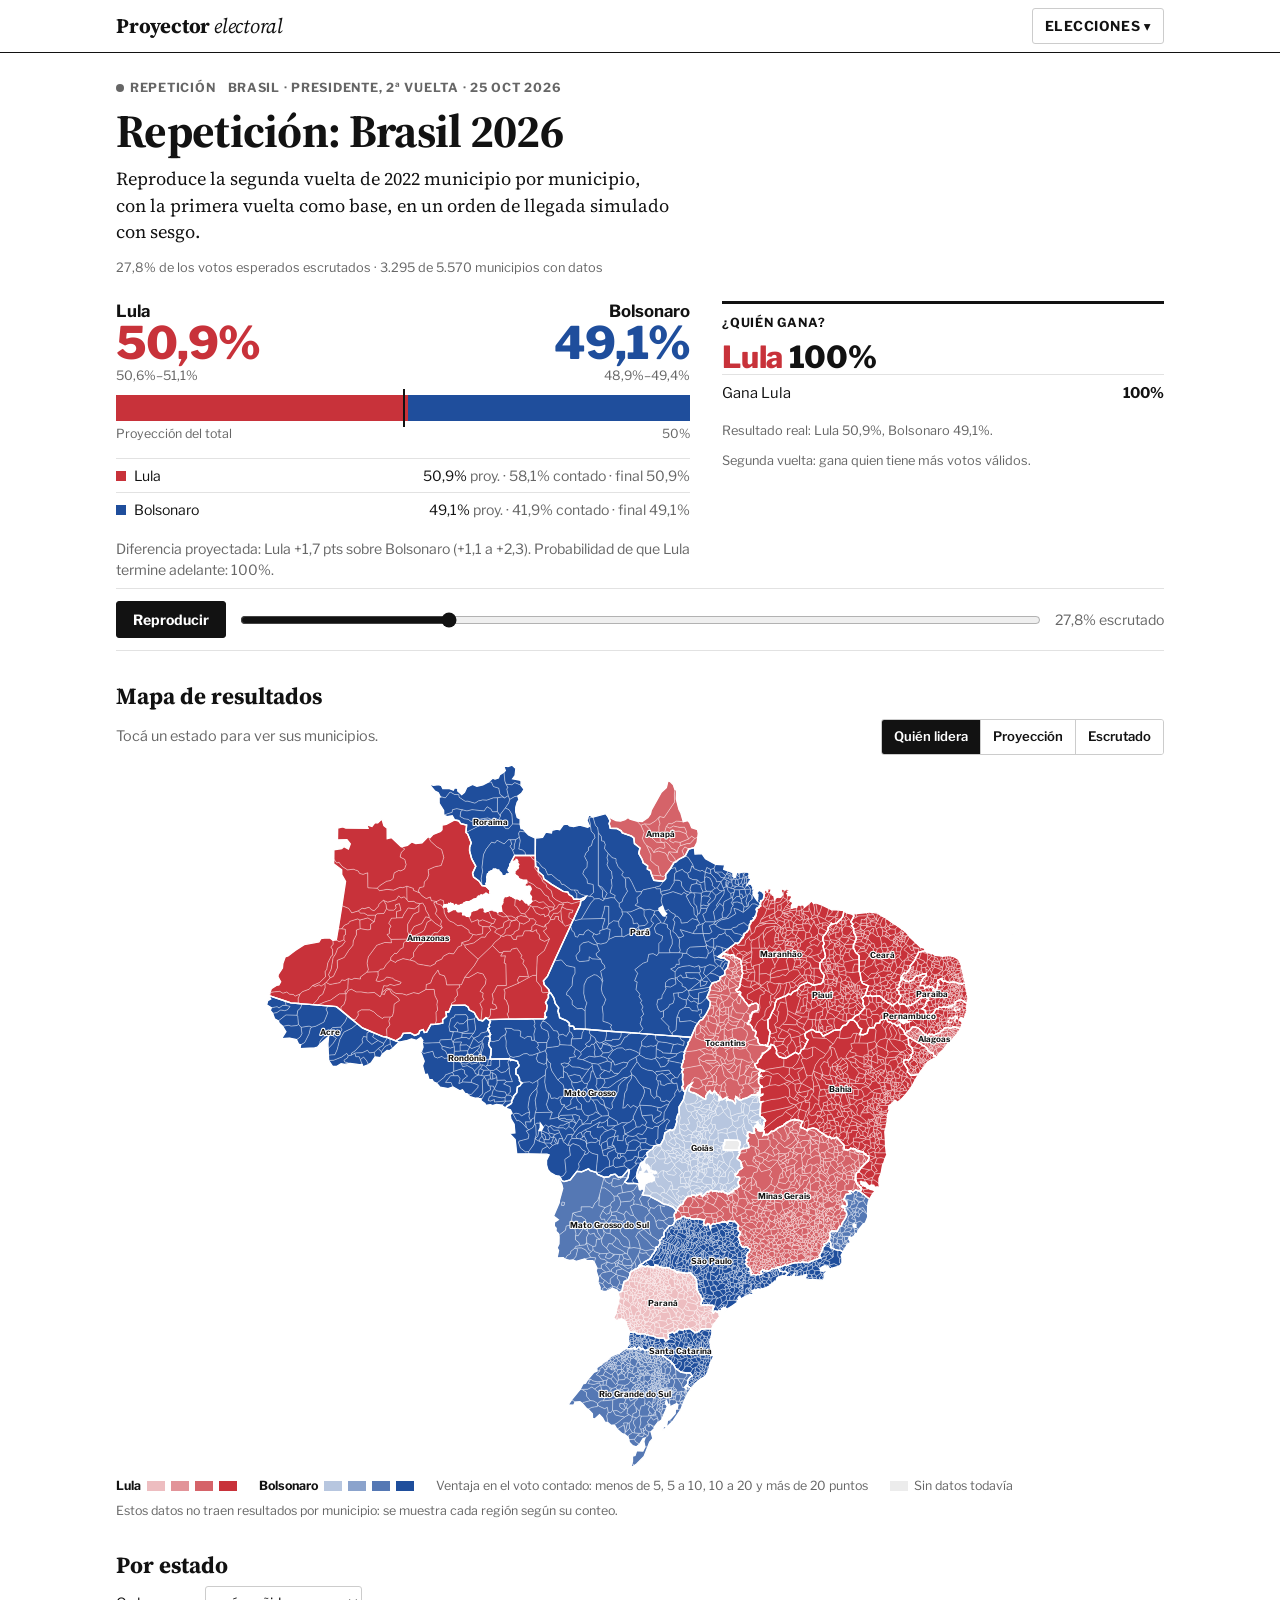
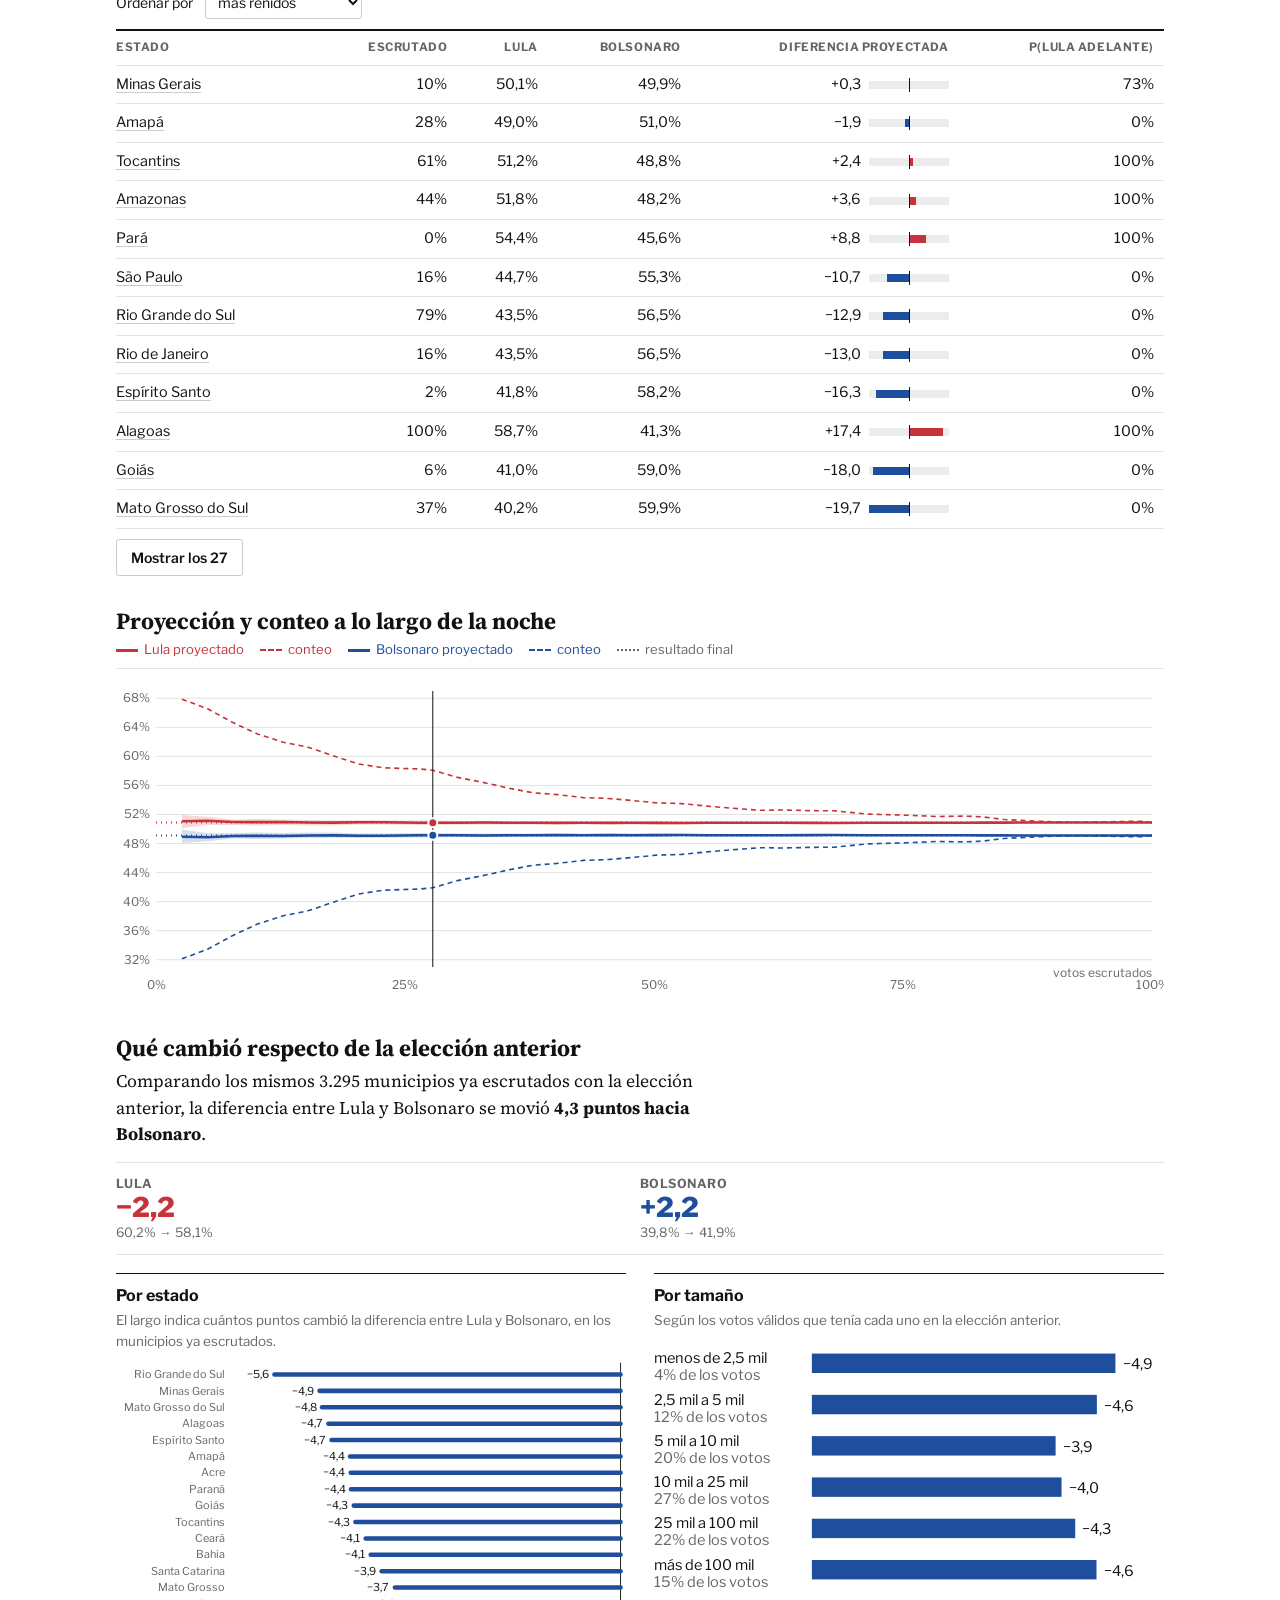
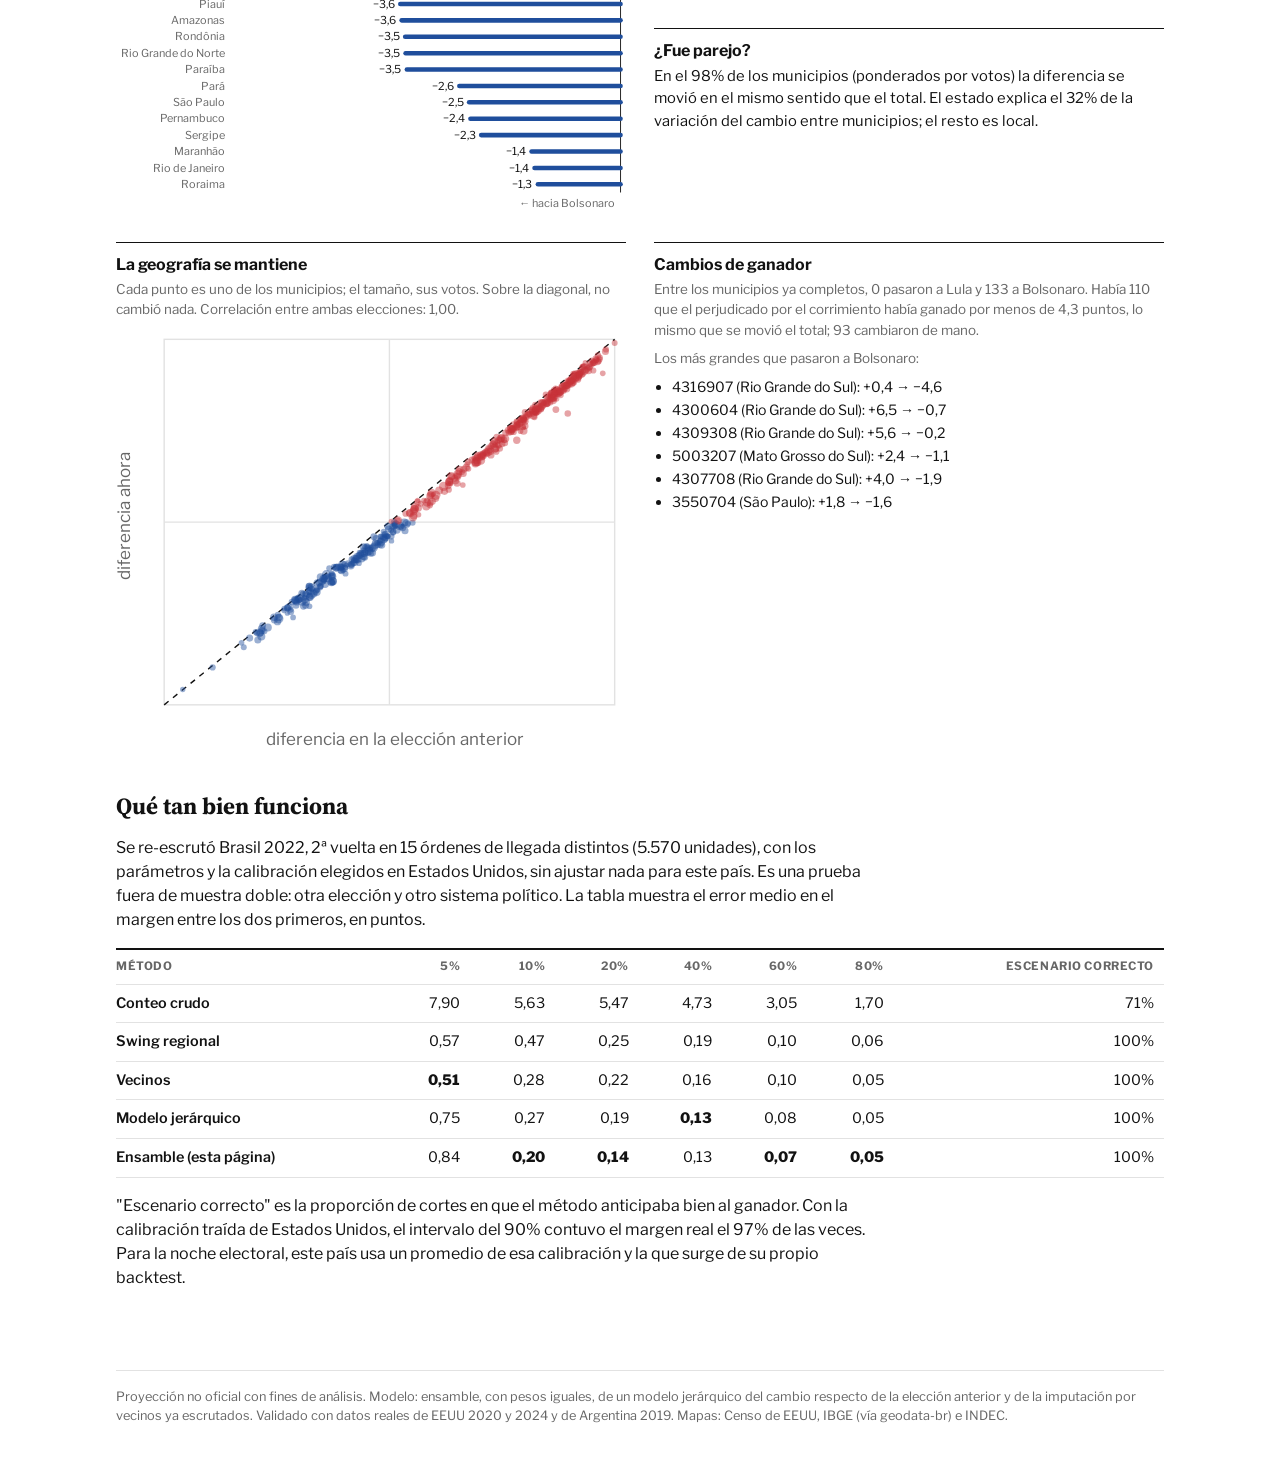
==== commit 598b0d53: "Mapa: nombres completos de las regiones; se dibuja aunque los datos no traigan resultados por unidad" ====
--- a/site/demo.html
+++ b/site/demo.html
@@ -206,7 +206,7 @@
   <footer>Proyección no oficial con fines de análisis. Modelo: ensamble, con pesos iguales, de un modelo jerárquico del cambio respecto de la elección anterior y de la imputación por vecinos ya escrutados. Validado con datos reales de EEUU 2020 y 2024 y de Argentina 2019. Mapas: Censo de EEUU, IBGE (vía geodata-br) e INDEC.</footer>
 </div>
 <div id="tip" class="tip" role="status" hidden></div>
-<script>window.__REG__={"_doc":"Elecciones que muestra la página. Para sumar una: su config/<país>.json, la geometría (build_maps.py) y una entrada acá. 'data' es el JSON que escriben run_live.py / replay.py; 'map' es la carpeta de site/geo. 'config' se usa sólo mientras no hay datos.","default":"br-2026-2t","elections":[{"id":"br-2026-2t","country":"br","name":"Brasil","year":2026,"date":"2026-10-25","office":"Presidente, 2ª vuelta","data":"data/br.json","map":"br","status":"live","config":{"title":"Brasil","office":"Presidente, 2ª vuelta","candidates":{"Lula":"lula","Flávio Bolsonaro":"bolsonaro"},"colors":{"Lula":"#c8323a","Flávio Bolsonaro":"#1f4e9c"},"rule_kind":"runoff","region_label":"Estado","unit_label":"municipios","note":"Segunda vuelta: gana quien tiene más votos válidos. Base: 1ª vuelta 2026, municipio por municipio."},"setup":["Bajá la 1ª vuelta 2026 por municipio: <code>python -m adapters.br_live data/br_1t_2026.csv --turno 1 --config br_1t</code>.","Armá la base del balotaje: <code>python -m adapters.br base2t data/br_1t_2026.csv</code>.","Durante el escrutinio: <code>python en_vivo.py br --turno 2</code>."]},{"id":"us-2024","country":"us","name":"Estados Unidos","year":2024,"date":"2024-11-05","office":"Presidente","data":"data/us.json","map":"us","status":"replay"},{"id":"ar-2019","country":"ar","name":"Argentina","year":2019,"date":"2019-10-27","office":"Presidente, primera vuelta","data":"data/ar.json","map":"ar","status":"replay"},{"id":"ar-2027","country":"ar","name":"Argentina","year":2027,"date":"2027-10-24","office":"Presidente, primera vuelta","data":"data/ar_2027.json","map":"ar","status":"upcoming","config":{"title":"Argentina","office":"Presidente, primera vuelta","candidates":{"La Libertad Avanza":"lla","Peronismo":"peronismo","Juntos por el Cambio":"jxc","Otros":"otros"},"colors":{"La Libertad Avanza":"#6b3fa0","Peronismo":"#2a8fd6","Juntos por el Cambio":"#e0b21b","Otros":"#8a8f98"},"rule_kind":"two_round","region_label":"Provincia","unit_label":"circuitos","note":"Gana en primera vuelta con 45% de los votos afirmativos, o con 40% y 10 puntos de ventaja. Base: primera vuelta 2023."},"setup":["Bajá los resultados 2023 por mesa de la DINE y corré <code>python -m adapters.ar archivo.csv</code> (agrega por circuito).","Cuando se oficialicen los candidatos 2027, completá el mapeo de frentes en <code>config/ar.json</code>.","Escribí un conversor del escrutinio provisorio y corré <code>python run_live.py ar escrutinio.csv</code>."]}]};window.__PAISES__=[["af","Afganistán"],["al","Albania"],["de","Alemania"],["ad","Andorra"],["ao","Angola"],["ag","Antigua y Barbuda"],["sa","Arabia Saudita"],["dz","Argelia"],["ar","Argentina"],["am","Armenia"],["au","Australia"],["at","Austria"],["az","Azerbaiyán"],["bs","Bahamas"],["bd","Bangladés"],["bb","Barbados"],["bh","Baréin"],["be","Bélgica"],["bz","Belice"],["bj","Benín"],["by","Bielorrusia"],["bo","Bolivia"],["ba","Bosnia y Herzegovina"],["bw","Botsuana"],["br","Brasil"],["bn","Brunéi"],["bg","Bulgaria"],["bf","Burkina Faso"],["bi","Burundi"],["bt","Bután"],["cv","Cabo Verde"],["kh","Camboya"],["cm","Camerún"],["ca","Canadá"],["qa","Catar"],["td","Chad"],["cl","Chile"],["cn","China"],["cy","Chipre"],["co","Colombia"],["km","Comoras"],["cg","Congo"],["kp","Corea del Norte"],["kr","Corea del Sur"],["cr","Costa Rica"],["ci","Costa de Marfil"],["hr","Croacia"],["cu","Cuba"],["dk","Dinamarca"],["dm","Dominica"],["ec","Ecuador"],["eg","Egipto"],["sv","El Salvador"],["ae","Emiratos Árabes Unidos"],["er","Eritrea"],["sk","Eslovaquia"],["si","Eslovenia"],["es","España"],["us","Estados Unidos"],["ee","Estonia"],["sz","Esuatini"],["et","Etiopía"],["ph","Filipinas"],["fi","Finlandia"],["fj","Fiyi"],["fr","Francia"],["ga","Gabón"],["gm","Gambia"],["ge","Georgia"],["gh","Ghana"],["gd","Granada"],["gr","Grecia"],["gt","Guatemala"],["gn","Guinea"],["gq","Guinea Ecuatorial"],["gw","Guinea-Bisáu"],["gy","Guyana"],["ht","Haití"],["hn","Honduras"],["hu","Hungría"],["in","India"],["id","Indonesia"],["iq","Irak"],["ir","Irán"],["ie","Irlanda"],["is","Islandia"],["mh","Islas Marshall"],["sb","Islas Salomón"],["il","Israel"],["it","Italia"],["jm","Jamaica"],["jp","Japón"],["jo","Jordania"],["kz","Kazajistán"],["ke","Kenia"],["kg","Kirguistán"],["ki","Kiribati"],["xk","Kosovo"],["kw","Kuwait"],["la","Laos"],["ls","Lesoto"],["lv","Letonia"],["lb","Líbano"],["lr","Liberia"],["ly","Libia"],["li","Liechtenstein"],["lt","Lituania"],["lu","Luxemburgo"],["mk","Macedonia del Norte"],["mg","Madagascar"],["my","Malasia"],["mw","Malaui"],["mv","Maldivas"],["ml","Malí"],["mt","Malta"],["ma","Marruecos"],["mu","Mauricio"],["mr","Mauritania"],["mx","México"],["fm","Micronesia"],["md","Moldavia"],["mc","Mónaco"],["mn","Mongolia"],["me","Montenegro"],["mz","Mozambique"],["mm","Myanmar"],["na","Namibia"],["nr","Nauru"],["np","Nepal"],["ni","Nicaragua"],["ne","Níger"],["ng","Nigeria"],["no","Noruega"],["nz","Nueva Zelanda"],["om","Omán"],["nl","Países Bajos"],["pk","Pakistán"],["pw","Palaos"],["ps","Palestina"],["pa","Panamá"],["pg","Papúa Nueva Guinea"],["py","Paraguay"],["pe","Perú"],["pl","Polonia"],["pt","Portugal"],["pr","Puerto Rico"],["gb","Reino Unido"],["cf","República Centroafricana"],["cz","República Checa"],["cd","República Democrática del Congo"],["do","República Dominicana"],["rw","Ruanda"],["ro","Rumania"],["ru","Rusia"],["ws","Samoa"],["kn","San Cristóbal y Nieves"],["sm","San Marino"],["vc","San Vicente y las Granadinas"],["lc","Santa Lucía"],["st","Santo Tomé y Príncipe"],["sn","Senegal"],["rs","Serbia"],["sc","Seychelles"],["sl","Sierra Leona"],["sg","Singapur"],["sy","Siria"],["so","Somalia"],["lk","Sri Lanka"],["za","Sudáfrica"],["sd","Sudán"],["ss","Sudán del Sur"],["se","Suecia"],["ch","Suiza"],["sr","Surinam"],["th","Tailandia"],["tw","Taiwán"],["tz","Tanzania"],["tj","Tayikistán"],["tl","Timor Oriental"],["tg","Togo"],["to","Tonga"],["tt","Trinidad y Tobago"],["tn","Túnez"],["tm","Turkmenistán"],["tr","Turquía"],["tv","Tuvalu"],["ua","Ucrania"],["ug","Uganda"],["uy","Uruguay"],["uz","Uzbekistán"],["vu","Vanuatu"],["ve","Venezuela"],["vn","Vietnam"],["ye","Yemen"],["dj","Yibuti"],["zm","Zambia"],["zw","Zimbabue"]];window.__DATA__={"us-2024":{"country":"us","mode":"replay","config":{"country":"us","title":"Estados Unidos","office":"Presidente","groups":["gop","dem","oth"],"candidates":{"Harris":"dem","Trump":"gop","Otros":"oth"},"colors":{"Harris":"#2f5fb3","Trump":"#c8323a","Otros":"#8a8f98"},"rule":"us_ec_2024","rule_kind":"ec","region_label":"Estado","unit_label":"condados","note":"Votos electorales con ganador por estado; Maine y Nebraska se tratan como ganador se lleva todo.","geo":{"map":"us","unit_key":null}},"regions":["AK","AL","AR","AZ","CA","CO","CT","DC","DE","FL","GA","HI","IA","ID","IL","IN","KS","KY","LA","MA","MD","ME","MI","MN","MO","MS","MT","NC","ND","NE","NH","NJ","NM","NV","NY","OH","OK","OR","PA","RI","SC","SD","TN","TX","UT","VA","VT","WA","WI","WV","WY"],"history":[{"ts":"paso 1","counted":0.0249,"units":[153,3106],"crude":[0.4655,0.5208,0.0136],"proj":[0.4941,0.4933,0.0126],"lo":[0.4872,0.4869,0.0099],"hi":[0.5007,0.4991,0.016],"margin":{"a":"Harris","b":"Trump","mid":0.0009034562681264346,"lo":-0.01140614373666441,"hi":0.01267115656677848,"p_a_ahead":0.5575000000000001},"rule":{"ev_Harris":{"mid":226.0,"lo":226.0,"hi":241.0},"ev_Trump":{"mid":312.0,"lo":297.0,"hi":312.0},"ev_Otros":{"mid":0.0,"lo":0.0,"hi":0.0},"ganador":{"Trump":0.9999999999999998}},"rule_point":{"ev_Harris":226,"ev_Trump":312,"ev_Otros":0,"ganador":"Trump"},"regions":{"counted":[0.0,0.0,0.0,0.0,0.0,0.0,0.0,0.0,0.0,0.0,0.006,0.0,0.0,0.0,0.0,0.0,0.0,0.0029,0.0,0.0578,0.0757,0.7617,0.0,0.0,0.0,0.0,0.0,0.0287,0.0,0.0,0.7126,0.0,0.0,0.0,0.0802,0.0011,0.0,0.0,0.0334,1.0,0.0134,0.0,0.0,0.0,0.0,0.0754,0.6588,0.0,0.0,0.0297,0.0],"proj":[[0.4034,0.5227,0.0735],[0.3462,0.6452,0.0084],[0.3344,0.646,0.0193],[0.4732,0.5166,0.0101],[0.6165,0.3681,0.0151],[0.537,0.4432,0.0198],[0.5655,0.424,0.0101],[0.9119,0.0676,0.0205],[0.5645,0.4242,0.0109],[0.4484,0.5457,0.0056],[0.4716,0.5216,0.0068],[0.618,0.368,0.014],[0.4306,0.5534,0.0158],[0.3179,0.6602,0.0215],[0.5572,0.4272,0.0155],[0.3928,0.5917,0.0153],[0.3986,0.5843,0.0171],[0.3438,0.6432,0.0131],[0.3808,0.6087,0.0104],[0.6327,0.3489,0.0181],[0.6373,0.3382,0.024],[0.5203,0.4595,0.0202],[0.4922,0.5013,0.0064],[0.5106,0.4746,0.0146],[0.397,0.5903,0.0126],[0.3912,0.5996,0.009],[0.3906,0.5887,0.0204],[0.4652,0.5238,0.0109],[0.3092,0.6714,0.019],[0.3763,0.6046,0.019],[0.5088,0.4811,0.01],[0.548,0.4431,0.0088],[0.5246,0.4593,0.0155],[0.482,0.5017,0.0156],[0.5883,0.4097,0.002],[0.4369,0.5511,0.0114],[0.3091,0.6752,0.0156],[0.5495,0.4266,0.0237],[0.4853,0.5071,0.0073],[0.5584,0.4199,0.0217],[0.4039,0.5842,0.0115],[0.3417,0.6385,0.0195],[0.3607,0.6266,0.0122],[0.4457,0.5451,0.0091],[0.3648,0.6058,0.0289],[0.5226,0.4639,0.0131],[0.6414,0.3284,0.0299],[0.5669,0.4107,0.0221],[0.4792,0.5096,0.0109],[0.2795,0.7045,0.0157],[0.2544,0.7202,0.0252]],"crude":[[0.0,0.0,0.0],[0.0,0.0,0.0],[0.0,0.0,0.0],[0.0,0.0,0.0],[0.0,0.0,0.0],[0.0,0.0,0.0],[0.0,0.0,0.0],[0.0,0.0,0.0],[0.0,0.0,0.0],[0.0,0.0,0.0],[0.2272,0.7689,0.0039],[0.0,0.0,0.0],[0.0,0.0,0.0],[0.0,0.0,0.0],[0.0,0.0,0.0],[0.0,0.0,0.0],[0.0,0.0,0.0],[0.1649,0.8236,0.0115],[0.0,0.0,0.0],[0.6233,0.3576,0.019],[0.3786,0.599,0.0223],[0.4783,0.5015,0.0202],[0.0,0.0,0.0],[0.0,0.0,0.0],[0.0,0.0,0.0],[0.0,0.0,0.0],[0.0,0.0,0.0],[0.3634,0.6291,0.0075],[0.0,0.0,0.0],[0.0,0.0,0.0],[0.5089,0.4814,0.0097],[0.0,0.0,0.0],[0.0,0.0,0.0],[0.0,0.0,0.0],[0.4428,0.5572,0.0],[0.1735,0.8197,0.0068],[0.0,0.0,0.0],[0.0,0.0,0.0],[0.3452,0.6457,0.0091],[0.5584,0.4199,0.0217],[0.4013,0.5878,0.0109],[0.0,0.0,0.0],[0.0,0.0,0.0],[0.0,0.0,0.0],[0.0,0.0,0.0],[0.3171,0.6746,0.0082],[0.6156,0.3531,0.0313],[0.0,0.0,0.0],[0.0,0.0,0.0],[0.1913,0.7864,0.0223],[0.0,0.0,0.0]],"votes":[400779,2348669,1228245,3388538,17473275,3246477,1823709,349553,510182,10936986,5116614,571477,1655994,867660,5941755,2987159,1345175,2105824,2165201,3618751,3146402,829922,5477568,3235468,3008085,1319395,598283,5489844,359795,948788,826436,4581893,919486,1406401,8471305,5851883,1567219,2355409,7031260,510659,2466845,416093,3092023,11352710,1503190,4535012,369505,4057141,3242488,777513,276975],"p_ahead":[0.0,0.0,0.0,0.0,1.0,1.0,1.0,1.0,1.0,0.0,0.0,1.0,0.0,0.0,1.0,0.0,0.0,0.0,0.0,1.0,1.0,1.0,0.09,1.0,0.0,0.0,0.0,0.0,0.0,0.0,1.0,1.0,1.0,0.0225,1.0,0.0,0.0,1.0,0.015,1.0,0.0,0.0,0.0,0.0,0.0,1.0,1.0,1.0,0.0,0.0,0.0]},"map":{"i":[353,368,375,399,426,489,503,982,1007,1139,1140,1142,1143,1144,1145,1146,1147,1148,1149,1150,1151,1152,1153,1154,1155,1163,1165,1168,1173,1175,1176,1177,1179,1182,1184,1188,1726,1727,1728,1729,1730,1732,1733,1734,1735,1790,1791,1795,1798,1801,1802,1806,1808,1809,1810,1811,1812,1814,1815,1826,1829,1839,1842,1846,1847,1850,1851,1857,1865,1889,1897,1910,1917,1924,1933,1938,1940,1944,2065,2217,2222,2232,2238,2250,2252,2255,2262,2266,2271,2273,2274,2275,2276,2277,2280,2294,2313,2768,2769,2770,2772,2774,2775,2776,2777,2778,2779,2780,2781,2784,2790,2792,2794,2795,2796,2797,2798,2799,2804,2807,2816,2821,2826,2829,2833,2836,2840,2844,2845,2849,2856,2857,2859,2863,2864,2868,2870,2872,2879,2883,2885,2887,2888,2890,2893,2897,2901,2905,2956,2960,2961,3005,3006],"f":[1000,1000,1000,1000,1000,1000,1000,1000,1000,1000,1000,1000,1000,1000,1000,1000,1000,1000,1000,1000,1000,1000,1000,1000,1000,1000,1000,1000,1000,1000,1000,1000,1000,1000,1000,1000,1000,1000,1000,1000,1000,1000,1000,1000,1000,1000,1000,1000,1000,1000,1000,1000,1000,1000,1000,1000,1000,1000,1000,1000,1000,1000,1000,1000,1000,1000,1000,1000,1000,1000,1000,1000,1000,1000,1000,1000,1000,1000,1000,1000,1000,1000,1000,1000,1000,1000,1000,1000,1000,1000,1000,1000,1000,1000,1000,1000,1000,1000,1000,1000,1000,1000,1000,1000,1000,1000,1000,1000,1000,1000,1000,1000,1000,1000,1000,1000,1000,1000,1000,1000,1000,1000,1000,1000,1000,1000,1000,1000,1000,1000,1000,1000,1000,1000,1000,1000,1000,1000,1000,1000,1000,1000,1000,1000,1000,1000,1000,1000,1000,1000,1000,1000,1000],"v":[[400,598,2],[561,438,1],[415,580,5],[88,909,3],[227,769,4],[277,721,2],[155,840,5],[152,836,13],[190,800,9],[459,520,21],[362,624,14],[448,530,22],[547,429,24],[475,502,23],[582,396,21],[546,434,20],[427,556,17],[436,545,19],[344,636,20],[572,406,23],[356,627,17],[504,470,26],[375,610,16],[543,438,19],[288,692,20],[416,561,23],[219,759,22],[474,502,23],[402,575,23],[373,603,23],[461,515,24],[380,600,20],[596,389,15],[752,226,22],[673,296,31],[676,307,18],[431,561,8],[488,505,8],[544,446,11],[427,565,8],[593,394,12],[521,469,10],[483,508,9],[555,435,10],[491,498,12],[629,371,0],[284,716,0],[435,565,0],[364,636,0],[468,532,0],[401,599,0],[455,545,0],[330,670,0],[415,585,0],[353,647,0],[318,682,0],[382,618,0],[278,722,0],[393,607,0],[298,702,0],[432,568,0],[441,559,0],[416,584,0],[479,521,0],[394,606,0],[259,741,0],[419,581,0],[234,758,7],[234,760,7],[176,814,10],[631,363,7],[446,549,6],[570,425,6],[377,614,9],[348,646,6],[376,613,12],[388,603,9],[588,398,14],[174,820,7],[242,745,12],[239,754,7],[273,718,9],[204,788,8],[491,499,10],[390,600,10],[248,741,10],[262,731,6],[285,706,8],[311,679,10],[621,357,22],[499,481,20],[616,361,22],[561,417,22],[564,414,23],[716,269,15],[442,550,8],[322,666,12],[664,305,30],[600,375,26],[545,420,35],[394,554,52],[592,381,27],[663,305,31],[583,381,36],[478,494,28],[513,460,27],[700,266,34],[696,269,34],[663,307,29],[255,736,8],[228,765,7],[148,845,7],[541,455,4],[145,851,4],[378,612,10],[253,739,8],[451,539,10],[181,814,5],[174,821,5],[187,809,4],[224,769,7],[543,451,6],[272,716,12],[368,625,7],[138,858,4],[383,611,5],[359,633,8],[527,466,7],[390,602,8],[194,799,7],[405,584,11],[346,648,6],[326,664,10],[284,706,10],[195,799,7],[491,498,11],[153,842,6],[230,763,6],[269,713,18],[331,663,6],[652,342,7],[803,181,17],[609,381,11],[277,716,7],[564,426,10],[588,388,25],[279,715,7],[493,488,19],[202,775,23],[166,814,19],[179,802,19],[210,765,25],[158,821,20]],"n":[1476,2056,1694,1438,4342,3121,16825,4008,2069,58847,35653,17836,36251,72886,25893,24003,34590,87073,10205,24456,28441,25130,18048,132838,32001,16730,15785,11068,10090,73001,46698,32728,147848,12149,42054,7082,40550,34498,45200,17230,55603,92475,201949,76323,25091,147149,19309,36254,22471,21996,23026,19390,28364,25138,3434,28667,42743,12953,30928,18025,55509,14989,34935,35705,28492,19041,10499,9468,43451,4769,9819,12028,9197,21993,28138,7036,1752,9985,6161,2219,40430,2650,23129,85525,9908,25725,3721,26732,15052,28117,92648,44349,269989,75556,3023,11861,18129,22396,20552,16482,3410,4967,14757,17536,14655,33883,35058,25718,34018,8277,2582,3548,7738,9327,7915,31171,17653,16160,3121,7047,9234,4296,1529,4173,10108,5879,6882,6832,8205,9698,5038,4161,12752,24380,14420,4429,19858,29412,2853,2475,2178,8969,3876,2717,9006,5967,1643,6550,8142,2936,3240,6168,2581]},"analysis":{"a":"Harris","b":"Trump","units":153,"change":{"Harris":{"now":0.4655025693265882,"base":0.48376956236792196,"delta":-0.01826699304133378,"shared_group":false},"Trump":{"now":0.5208484787192981,"base":0.49547748345081266,"delta":0.025370995268485408,"shared_group":false},"Otros":{"now":0.013648951954113704,"base":0.020752954181265385,"delta":-0.007104002227151681,"shared_group":false}},"margin_delta":-0.04363798830981919,"by_region":[{"region":"SC","delta":-0.10877093711330216,"units":3,"same_dir":1.0},{"region":"RI","delta":-0.06744985800493483,"units":5,"same_dir":1.0},{"region":"NC","delta":-0.048343045621140834,"units":11,"same_dir":0.9408597780209473},{"region":"NY","delta":-0.04729168675611914,"units":22,"same_dir":0.9794984719043214},{"region":"GA","delta":-0.04602948374645721,"units":7,"same_dir":1.0},{"region":"NH","delta":-0.04494206451056225,"units":9,"same_dir":1.0},{"region":"MA","delta":-0.044928442581668115,"units":4,"same_dir":1.0},{"region":"VT","delta":-0.041801732020780524,"units":12,"same_dir":1.0},{"region":"KY","delta":-0.04141772982888925,"units":2,"same_dir":1.0},{"region":"WV","delta":-0.038503834498680334,"units":5,"same_dir":1.0},{"region":"VA","delta":-0.03728542319726552,"units":39,"same_dir":1.0},{"region":"PA","delta":-0.03062812899861117,"units":10,"same_dir":0.7360487950788759},{"region":"ME","delta":-0.025440913400594373,"units":15,"same_dir":0.9231710956086939},{"region":"MD","delta":-0.024654212973212603,"units":8,"same_dir":0.9317868004334603},{"region":"OH","delta":-0.021062803628414062,"units":1,"same_dir":1.0}],"by_size":[{"label":"menos de 5 mil","delta":-0.04687528050549661,"units":35,"share_votes":0.027783070407412156},{"label":"5 mil a 10 mil","delta":-0.03782282293157488,"units":24,"share_votes":0.04953237275936596},{"label":"10 mil a 25 mil","delta":-0.034260953487917495,"units":45,"share_votes":0.1987598389701116},{"label":"25 mil a 50 mil","delta":-0.040413122740514534,"units":33,"share_votes":0.2859289382315216},{"label":"50 mil a 250 mil","delta":-0.04436810580319019,"units":15,"share_votes":0.36835433726883626}],"flips":{"to_a":0,"to_b":8,"top_to_a":[],"top_to_b":[{"unit":"33015","name":"Rockingham County","region":"NH","base":0.02114173406453107,"now":-0.0243922970651006,"votes":201949.0},{"unit":"42089","name":"Monroe County","region":"PA","base":0.06362953154636225,"now":-0.007822274188833689,"votes":85525.0},{"unit":"23011","name":"Kennebec County","region":"ME","base":0.002518856633916877,"now":-0.02749499217956808,"votes":72886.0},{"unit":"33003","name":"Carroll County","region":"NH","base":0.014997595575859557,"now":-0.01681256884457072,"votes":34498.0},{"unit":"33019","name":"Sullivan County","region":"NH","base":0.036172743304761446,"now":-0.006655772986329744,"votes":25091.0},{"unit":"50019","name":"Orleans County","region":"VT","base":0.045048240635641335,"now":-0.015489593995223483,"votes":14655.0},{"unit":"24029","name":"Kent County","region":"MD","base":0.012414304243098029,"now":-0.028008673653776628,"votes":11068.0},{"unit":"51181","name":"Surry County","region":"VA","base":0.08320286289420714,"now":-0.006547753443215176,"votes":4429.0}],"vulnerable":5,"vulnerable_flipped":5},"same_dir":0.9622634088133266,"r2_region":0.35139929031533346,"persistence":0.9971437394474788,"sd_unit":0.02319457373390813}},{"ts":"paso 2","counted":0.0492,"units":[243,3106],"crude":[0.4686,0.5174,0.014],"proj":[0.4914,0.4948,0.0137],"lo":[0.4824,0.487,0.0112],"hi":[0.5007,0.503,0.0169],"margin":{"a":"Trump","b":"Harris","mid":0.003234765368480802,"lo":-0.013229384121449837,"hi":0.019783819950525177,"p_a_ahead":0.6275000000000001},"rule":{"ev_Harris":{"mid":226.0,"lo":226.0,"hi":241.0},"ev_Trump":{"mid":312.0,"lo":297.0,"hi":312.0},"ev_Otros":{"mid":0.0,"lo":0.0,"hi":0.0},"ganador":{"Harris":0.0025,"Trump":0.9974999999999998}},"rule_point":{"ev_Harris":226,"ev_Trump":312,"ev_Otros":0,"ganador":"Trump"},"regions":{"counted":[0.0,0.0,0.0,0.0,0.0,0.0,0.0,0.0,0.0,0.0003,0.0093,0.0,0.0,0.0,0.0,0.0,0.0,0.0029,0.0,0.3611,0.1057,0.762,0.0,0.0,0.0,0.0,0.0,0.0863,0.0,0.0,0.7146,0.1949,0.0,0.0,0.1352,0.0011,0.0,0.0,0.1101,1.0,0.0191,0.0,0.0,0.0,0.0,0.165,0.7304,0.0,0.0,0.1095,0.0],"proj":[[0.4129,0.5107,0.0756],[0.3488,0.6422,0.0087],[0.3381,0.6417,0.0198],[0.4714,0.5178,0.0108],[0.6164,0.3671,0.016],[0.5377,0.4418,0.0204],[0.5525,0.4348,0.012],[0.9109,0.0677,0.021],[0.5541,0.4336,0.0118],[0.4415,0.5514,0.0069],[0.4774,0.5155,0.0071],[0.6178,0.3672,0.0149],[0.4283,0.5548,0.0169],[0.3183,0.6587,0.0223],[0.5536,0.4297,0.0166],[0.3897,0.5936,0.0164],[0.4002,0.5824,0.0174],[0.3417,0.6446,0.014],[0.3812,0.6073,0.0113],[0.6211,0.3593,0.019],[0.6368,0.3395,0.0232],[0.5201,0.4595,0.0203],[0.4886,0.5026,0.0087],[0.5083,0.4741,0.0178],[0.3959,0.5912,0.013],[0.3924,0.598,0.0097],[0.3906,0.5869,0.0222],[0.4727,0.5163,0.0108],[0.3109,0.6684,0.0205],[0.3763,0.604,0.0196],[0.5081,0.4818,0.0101],[0.5244,0.4602,0.0153],[0.5266,0.457,0.0164],[0.4818,0.5015,0.0163],[0.5757,0.421,0.0033],[0.433,0.5534,0.013],[0.3114,0.6723,0.016],[0.5495,0.4256,0.025],[0.4788,0.5122,0.009],[0.5584,0.4199,0.0217],[0.4072,0.5807,0.012],[0.3415,0.6373,0.0207],[0.3648,0.6222,0.0127],[0.4445,0.5454,0.0099],[0.3671,0.6032,0.0296],[0.5296,0.458,0.0123],[0.6406,0.3294,0.0299],[0.5661,0.4093,0.0248],[0.4752,0.5118,0.0127],[0.2761,0.7048,0.019],[0.257,0.7171,0.0256]],"crude":[[0.0,0.0,0.0],[0.0,0.0,0.0],[0.0,0.0,0.0],[0.0,0.0,0.0],[0.0,0.0,0.0],[0.0,0.0,0.0],[0.0,0.0,0.0],[0.0,0.0,0.0],[0.0,0.0,0.0],[0.1174,0.8775,0.0051],[0.252,0.7442,0.0038],[0.0,0.0,0.0],[0.0,0.0,0.0],[0.0,0.0,0.0],[0.0,0.0,0.0],[0.0,0.0,0.0],[0.0,0.0,0.0],[0.1649,0.8236,0.0115],[0.0,0.0,0.0],[0.5532,0.4268,0.02],[0.3915,0.5867,0.0217],[0.4783,0.5015,0.0202],[0.0,0.0,0.0],[0.0,0.0,0.0],[0.0,0.0,0.0],[0.0,0.0,0.0],[0.0,0.0,0.0],[0.4096,0.5808,0.0096],[0.0,0.0,0.0],[0.0,0.0,0.0],[0.5089,0.4814,0.0097],[0.5373,0.4435,0.0191],[0.0,0.0,0.0],[0.0,0.0,0.0],[0.4145,0.5855,0.0],[0.1735,0.8197,0.0068],[0.0,0.0,0.0],[0.0,0.0,0.0],[0.3742,0.6165,0.0094],[0.5584,0.4199,0.0217],[0.4238,0.5648,0.0114],[0.0,0.0,0.0],[0.0,0.0,0.0],[0.0,0.0,0.0],[0.0,0.0,0.0],[0.4011,0.5888,0.0101],[0.6042,0.3647,0.0311],[0.0,0.0,0.0],[0.0,0.0,0.0],[0.1847,0.7969,0.0184],[0.0,0.0,0.0]],"votes":[405609,2387118,1249045,3411186,17646684,3274177,1795831,347857,491424,10916986,5221777,576158,1646095,868578,5903763,2966736,1359472,2093336,2182429,3566845,3131747,829618,5481781,3225201,3022568,1339210,597477,5543587,361217,952023,824117,4300909,932180,1417382,8290723,5801137,1590271,2354829,6923232,510659,2482932,414743,3118087,11434377,1515905,4579918,369659,4042006,3229742,764443,278521],"p_ahead":[0.995,1.0,1.0,0.9925,0.0,0.0,0.0,0.0,0.0,1.0,0.9975,0.0,1.0,1.0,0.0,1.0,1.0,1.0,1.0,0.0,0.0,0.0,0.915,0.0,1.0,1.0,1.0,1.0,1.0,1.0,0.0,0.0,0.0,0.925,0.0,1.0,1.0,0.0,0.995,0.0,1.0,1.0,1.0,1.0,1.0,0.0,0.0,0.0,1.0,1.0,1.0]},"map":{"i":[315,367,472,477,1158,1159,1174,1181,1186,1190,1192,1736,1739,1740,1744,1752,1754,1756,1797,1805,1807,1818,1827,1828,1832,1837,1840,1854,1855,1856,1873,1888,1896,1899,1901,1903,1909,1912,1916,1923,1945,2219,2221,2227,2234,2237,2243,2246,2258,2261,2263,2265,2302,2310,2773,2783,2793,2800,2803,2806,2809,2817,2822,2832,2837,2843,2846,2861,2866,2869,2876,2882,2884,2886,2892,2894,2898,2903,2913,2954,2957,2965,2967,2975,2977,2989,2996,2997,3000,3001],"f":[1000,1000,1000,1000,1000,1000,1000,1000,1000,1000,1000,1000,1000,1000,1000,1000,1000,1000,1000,1000,1000,1000,1000,1000,1000,1000,1000,1000,1000,1000,1000,1000,1000,1000,1000,1000,1000,1000,1000,1000,1000,1000,1000,1000,1000,1000,1000,1000,1000,1000,1000,1000,1000,1000,1000,1000,1000,1000,1000,1000,1000,1000,1000,1000,1000,1000,1000,1000,1000,1000,1000,1000,1000,1000,1000,1000,1000,1000,1000,1000,1000,1000,1000,1000,1000,1000,1000,1000,1000,1000],"v":[[117,878,5],[272,724,4],[187,811,2],[580,418,2],[435,545,20],[299,679,22],[491,491,19],[498,485,18],[695,276,29],[536,447,17],[539,439,22],[477,507,16],[630,355,15],[397,589,14],[626,346,28],[396,588,16],[367,616,18],[388,595,18],[416,584,0],[503,497,0],[321,679,0],[356,644,0],[379,621,0],[461,539,0],[351,649,0],[347,653,0],[341,659,0],[237,756,7],[484,509,7],[274,718,8],[246,747,6],[387,604,9],[422,567,11],[385,606,9],[446,540,15],[368,625,8],[375,610,14],[217,776,7],[498,492,11],[297,691,12],[528,466,6],[509,481,10],[231,762,7],[524,465,12],[135,861,4],[301,692,8],[336,655,9],[288,703,9],[184,807,8],[210,783,7],[272,719,9],[378,612,10],[526,462,13],[408,579,12],[500,470,29],[663,322,14],[270,722,8],[549,442,9],[408,577,15],[386,608,6],[458,535,7],[304,688,9],[391,602,7],[461,531,8],[320,672,8],[337,655,8],[385,608,7],[161,836,4],[451,537,12],[519,475,6],[463,524,13],[334,658,9],[601,390,9],[654,320,26],[617,363,20],[627,360,13],[607,381,12],[264,723,13],[715,270,15],[187,793,20],[232,751,17],[99,889,12],[180,806,14],[178,803,19],[191,794,15],[199,785,17],[128,858,15],[221,759,21],[245,734,21],[153,827,20]],"n":[3756,13019,2428,2028,53882,16276,22667,276910,84345,298682,418748,129759,246954,54568,231181,31001,84629,60150,37433,19162,23903,20642,54031,28287,197496,15970,45190,6480,10859,16187,7708,5860,69651,2417,21864,5458,13561,8821,138243,7640,5939,80792,19733,149526,8177,42229,73692,59685,9085,40881,22404,21188,8233,6153,26552,66740,21893,4341,9782,5486,6064,23149,17844,7279,8439,16744,6853,13525,79209,4892,39540,8941,17667,13445,17245,2863,5658,8024,7851,6395,5313,5568,10500,7187,5425,3425,4050,5521,3636,3617]},"analysis":{"a":"Trump","b":"Harris","units":243,"change":{"Harris":{"now":0.46863225297242184,"base":0.49334862361860654,"delta":-0.024716370646184704,"shared_group":false},"Trump":{"now":0.5173796751878902,"base":0.4870034706168758,"delta":0.030376204571014365,"shared_group":false},"Otros":{"now":0.013988071839687954,"base":0.01964790576451767,"delta":-0.0056598339248297175,"shared_group":false}},"margin_delta":0.05509257521719907,"by_region":[{"region":"NC","delta":0.017987787870816868,"units":25,"same_dir":0.7543945260701215},{"region":"PA","delta":0.01927777557014307,"units":21,"same_dir":0.8915323368961187},{"region":"OH","delta":0.021062803628414062,"units":1,"same_dir":1.0},{"region":"ME","delta":0.025440913400594373,"units":15,"same_dir":0.9231710956086939},{"region":"VA","delta":0.027465346174502803,"units":63,"same_dir":0.8194370484611786},{"region":"MD","delta":0.028828825254969742,"units":11,"same_dir":0.9506476098344382},{"region":"WV","delta":0.037661760748728845,"units":16,"same_dir":0.9565315722815271},{"region":"GA","delta":0.037927583245515706,"units":10,"same_dir":1.0},{"region":"KY","delta":0.04141772982888925,"units":2,"same_dir":1.0},{"region":"VT","delta":0.04412222410160099,"units":13,"same_dir":1.0},{"region":"FL","delta":0.04442551112679349,"units":1,"same_dir":1.0},{"region":"NH","delta":0.04494206451056225,"units":9,"same_dir":1.0},{"region":"NY","delta":0.06201687528938199,"units":31,"same_dir":0.9877374404234095},{"region":"RI","delta":0.06744985800493483,"units":5,"same_dir":1.0},{"region":"MA","delta":0.07921799951135486,"units":8,"same_dir":1.0},{"region":"NJ","delta":0.09921331986386807,"units":7,"same_dir":1.0},{"region":"SC","delta":0.10918381334333967,"units":5,"same_dir":1.0}],"by_size":[{"label":"menos de 5 mil","delta":0.04343462772052803,"units":45,"share_votes":0.018169466959072702},{"label":"5 mil a 10 mil","delta":0.03706907326285175,"units":52,"share_votes":0.049777345556014714},{"label":"10 mil a 25 mil","delta":0.03336193916992605,"units":68,"share_votes":0.1509490751158918},{"label":"25 mil a 50 mil","delta":0.03770135865095729,"units":42,"share_votes":0.18700786898191146},{"label":"50 mil a 250 mil","delta":0.043835785964584824,"units":30,"share_votes":0.36371486933787217},{"label":"más de 250 mil","delta":0.09896072118383223,"units":6,"share_votes":0.23038137404923714}],"flips":{"to_a":11,"to_b":0,"top_to_a":[{"unit":"33015","name":"Rockingham County","region":"NH","base":-0.02114173406453107,"now":0.0243922970651006,"votes":201949.0},{"unit":"34001","name":"Atlantic County","region":"NJ","base":-0.06671840844197913,"now":0.030348569270724934,"votes":129759.0},{"unit":"42089","name":"Monroe County","region":"PA","base":-0.06362953154636225,"now":0.007822274188833689,"votes":85525.0},{"unit":"23011","name":"Kennebec County","region":"ME","base":-0.002518856633916877,"now":0.02749499217956808,"votes":72886.0},{"unit":"33003","name":"Carroll County","region":"NH","base":-0.014997595575859557,"now":0.01681256884457072,"votes":34498.0},{"unit":"33019","name":"Sullivan County","region":"NH","base":-0.036172743304761446,"now":0.006655772986329744,"votes":25091.0},{"unit":"24041","name":"Talbot County","region":"MD","base":-0.005142983817335356,"now":0.00026470198967665226,"votes":22667.0},{"unit":"50019","name":"Orleans County","region":"VT","base":-0.045048240635641335,"now":0.015489593995223483,"votes":14655.0},{"unit":"37007","name":"Anson County","region":"NC","base":-0.04180811148829727,"now":0.02504834699327746,"votes":10859.0},{"unit":"24029","name":"Kent County","region":"MD","base":-0.012414304243098029,"now":0.028008673653776628,"votes":11068.0},{"unit":"51181","name":"Surry County","region":"VA","base":-0.08320286289420714,"now":0.006547753443215176,"votes":4429.0}],"top_to_b":[],"vulnerable":12,"vulnerable_flipped":8},"same_dir":0.9473286836818612,"r2_region":0.42003543150982703,"persistence":0.9957524436761349,"sd_unit":0.04127337499331426}},{"ts":"paso 3","counted":0.0767,"units":[315,3106],"crude":[0.5013,0.4847,0.0141],"proj":[0.4925,0.4931,0.0143],"lo":[0.4861,0.4875,0.0118],"hi":[0.4989,0.4989,0.0172],"margin":{"a":"Trump","b":"Harris","mid":0.0004676616180571136,"lo":-0.011604308063053159,"hi":0.012236122085025222,"p_a_ahead":0.53},"rule":{"ev_Harris":{"mid":226.0,"lo":226.0,"hi":232.0},"ev_Trump":{"mid":312.0,"lo":306.0,"hi":312.0},"ev_Otros":{"mid":0.0,"lo":0.0,"hi":0.0},"ganador":{"Trump":0.9999999999999998}},"rule_point":{"ev_Harris":226,"ev_Trump":312,"ev_Otros":0,"ganador":"Trump"},"regions":{"counted":[0.0,0.0,0.0,0.0,0.0,0.0,0.0,0.0,0.741,0.0034,0.0142,0.0,0.0,0.0,0.0,0.0,0.0,0.0068,0.0,0.6167,0.1325,1.0,0.0,0.0,0.0,0.0,0.0,0.1449,0.0,0.0,1.0,0.3072,0.0,0.0,0.1985,0.0039,0.0,0.0,0.2128,1.0,0.0251,0.0,0.0,0.0,0.0,0.2253,0.7304,0.0,0.0,0.2278,0.0],"proj":[[0.4124,0.5108,0.0763],[0.3471,0.6433,0.0094],[0.3372,0.6421,0.0203],[0.4708,0.5171,0.012],[0.6173,0.3649,0.0174],[0.5387,0.4396,0.0217],[0.5614,0.4264,0.0119],[0.9115,0.0662,0.0222],[0.5654,0.4202,0.0144],[0.4444,0.5478,0.0076],[0.4802,0.5128,0.0071],[0.6177,0.3659,0.0164],[0.4303,0.5527,0.0169],[0.319,0.6574,0.0229],[0.556,0.4273,0.0168],[0.3911,0.5923,0.0165],[0.3995,0.5819,0.0184],[0.341,0.6431,0.0162],[0.3798,0.6079,0.0125],[0.6215,0.3577,0.0207],[0.6363,0.3394,0.024],[0.524,0.4546,0.0213],[0.4887,0.503,0.0084],[0.5092,0.4743,0.0167],[0.3956,0.5904,0.014],[0.3897,0.5998,0.0106],[0.3914,0.5865,0.0218],[0.4739,0.5151,0.011],[0.3096,0.67,0.0202],[0.3771,0.6024,0.0203],[0.509,0.4811,0.0098],[0.5271,0.4566,0.0162],[0.5254,0.457,0.0175],[0.4822,0.4996,0.0177],[0.5801,0.4168,0.0032],[0.4341,0.5537,0.012],[0.3106,0.6725,0.0168],[0.5512,0.4226,0.0259],[0.4831,0.5073,0.0096],[0.5584,0.4199,0.0217],[0.406,0.5814,0.0124],[0.3426,0.6366,0.0204],[0.3652,0.6218,0.013],[0.4435,0.5452,0.0109],[0.3687,0.6004,0.0306],[0.5282,0.4591,0.0126],[0.6405,0.3295,0.0299],[0.5677,0.4076,0.0247],[0.476,0.5116,0.0121],[0.279,0.7019,0.0192],[0.2571,0.7169,0.0259]],"crude":[[0.0,0.0,0.0],[0.0,0.0,0.0],[0.0,0.0,0.0],[0.0,0.0,0.0],[0.0,0.0,0.0],[0.0,0.0,0.0],[0.0,0.0,0.0],[0.0,0.0,0.0],[0.6178,0.3662,0.016],[0.1748,0.8195,0.0057],[0.3146,0.6819,0.0035],[0.0,0.0,0.0],[0.0,0.0,0.0],[0.0,0.0,0.0],[0.0,0.0,0.0],[0.0,0.0,0.0],[0.0,0.0,0.0],[0.1719,0.8153,0.0128],[0.0,0.0,0.0],[0.6067,0.3715,0.0218],[0.3812,0.5972,0.0216],[0.524,0.4546,0.0213],[0.0,0.0,0.0],[0.0,0.0,0.0],[0.0,0.0,0.0],[0.0,0.0,0.0],[0.0,0.0,0.0],[0.4471,0.543,0.0099],[0.0,0.0,0.0],[0.0,0.0,0.0],[0.509,0.4811,0.0098],[0.561,0.4199,0.0191],[0.0,0.0,0.0],[0.0,0.0,0.0],[0.4387,0.5613,0.0],[0.218,0.7741,0.0079],[0.0,0.0,0.0],[0.0,0.0,0.0],[0.4621,0.5284,0.0095],[0.5584,0.4199,0.0217],[0.4653,0.5232,0.0115],[0.0,0.0,0.0],[0.0,0.0,0.0],[0.0,0.0,0.0],[0.0,0.0,0.0],[0.4124,0.5774,0.0102],[0.6042,0.3647,0.0311],[0.0,0.0,0.0],[0.0,0.0,0.0],[0.2353,0.7463,0.0184],[0.0,0.0,0.0]],"votes":[403419,2358949,1242428,3351269,17393507,3243741,1797748,344853,491313,11025939,5199734,568536,1652396,863133,5912708,2974386,1349877,2091262,2151125,3511787,3136782,831375,5464508,3230624,2999855,1316543,597697,5604385,361239,945049,822153,4306489,916564,1398025,8341512,5771656,1577279,2342557,6969319,510659,2460342,416201,3109528,11235059,1500410,4558444,369661,4039203,3236928,761540,276864],"p_ahead":[1.0,1.0,1.0,0.9975,0.0,0.0,0.0,0.0,0.0,1.0,1.0,0.0,1.0,1.0,0.0,1.0,1.0,1.0,1.0,0.0,0.0,0.0,0.955,0.0,1.0,1.0,1.0,1.0,1.0,1.0,0.0,0.0,0.0,0.9525,0.0,1.0,1.0,0.0,0.9975,0.0,1.0,1.0,1.0,1.0,1.0,0.0,0.0,0.0,1.0,1.0,1.0]},"map":{"i":[279,280,300,303,311,349,379,395,402,445,479,480,501,1050,1055,1141,1161,1171,1180,1187,1731,1745,1746,1755,1794,1799,1803,1821,1824,1834,1838,1845,1868,1872,1878,1890,1891,1898,1919,1920,1921,1922,1928,1934,1946,1951,2020,2216,2239,2240,2251,2322,2782,2785,2801,2808,2814,2825,2848,2865,2871,2873,2875,2900,2912,2959,2962,2963,2986,2990,3003,3008],"f":[1000,1000,1000,1000,1000,1000,1000,1000,1000,1000,1000,1000,1000,1000,1000,1000,1000,1000,1000,1000,1000,1000,1000,1000,1000,1000,1000,1000,1000,1000,1000,1000,1000,1000,1000,1000,1000,1000,1000,1000,1000,1000,1000,1000,1000,1000,1000,1000,1000,1000,1000,1000,1000,1000,1000,1000,1000,1000,1000,1000,1000,1000,1000,1000,1000,1000,1000,1000,1000,1000,1000,1000],"v":[[502,482,17],[655,329,16],[277,715,8],[231,764,4],[97,899,4],[170,824,6],[535,460,6],[460,537,3],[278,719,3],[588,409,3],[559,439,2],[574,424,2],[407,591,1],[175,811,14],[188,800,12],[669,306,25],[335,644,21],[351,629,21],[689,290,21],[685,290,25],[509,480,10],[457,524,19],[659,320,21],[612,370,18],[336,664,0],[489,511,0],[527,473,0],[425,575,0],[494,506,0],[410,590,0],[395,605,0],[593,407,0],[374,619,7],[384,609,7],[256,735,9],[448,542,9],[407,588,5],[523,464,12],[749,238,13],[336,657,7],[471,520,9],[321,671,9],[392,601,7],[462,532,6],[523,463,14],[323,668,9],[235,757,8],[298,695,8],[189,803,8],[510,483,7],[609,381,11],[603,385,12],[430,563,6],[276,719,5],[334,660,6],[381,613,6],[269,722,9],[333,661,6],[225,766,8],[369,624,7],[306,683,11],[424,567,8],[199,795,6],[700,285,15],[465,522,13],[380,599,20],[127,860,14],[281,698,21],[214,770,15],[196,786,18],[224,758,18],[130,860,11]],"n":[88141,275917,6758,5279,9116,12584,1442,4177,9619,4686,3379,884,1336,6900,1144,199225,52612,32136,68341,809513,233234,80925,163270,240632,34010,35725,151772,102116,59741,43929,9453,97717,12025,7533,18010,32044,8442,22724,87426,7961,20277,38837,19848,14613,32934,11247,16333,71136,12104,116590,520906,14330,17144,8032,6006,15589,30912,25413,13211,9831,22561,10581,15439,85643,11274,35429,2956,15620,9097,3348,15747,7565]},"analysis":{"a":"Trump","b":"Harris","units":315,"change":{"Harris":{"now":0.5012598511089574,"base":0.5259308612684251,"delta":-0.02467101015946771,"shared_group":false},"Trump":{"now":0.4846625415985446,"base":0.45517512108072183,"delta":0.02948742051782277,"shared_group":false},"Otros":{"now":0.014077607292497988,"base":0.018894017650853023,"delta":-0.004816410358355035,"shared_group":false}},"margin_delta":0.05415843067729048,"by_region":[{"region":"ME","delta":0.017354920889119538,"units":16,"same_dir":0.7033487354683314},{"region":"NC","delta":0.023836100956254144,"units":39,"same_dir":0.8544084336455369},{"region":"PA","delta":0.027425131705903508,"units":25,"same_dir":0.9360498921633179},{"region":"OH","delta":0.029025341107627223,"units":2,"same_dir":1.0},{"region":"MD","delta":0.02997691790983209,"units":13,"same_dir":0.9603851102218139},{"region":"WV","delta":0.03411152029634229,"units":23,"same_dir":0.9790494876825812},{"region":"VA","delta":0.03463852832436029,"units":76,"same_dir":0.8677520133022106},{"region":"KY","delta":0.037044142111801515,"units":4,"same_dir":1.0},{"region":"DE","delta":0.042572343061145934,"units":2,"same_dir":1.0},{"region":"VT","delta":0.04412222410160099,"units":13,"same_dir":1.0},{"region":"FL","delta":0.04468091266149887,"units":5,"same_dir":1.0},{"region":"NH","delta":0.04580018035472298,"units":10,"same_dir":1.0},{"region":"GA","delta":0.05132075232575012,"units":17,"same_dir":1.0},{"region":"NY","delta":0.05387094079959183,"units":39,"same_dir":0.9916309460559186},{"region":"RI","delta":0.06744985800493483,"units":5,"same_dir":1.0},{"region":"MA","delta":0.07339676664738762,"units":10,"same_dir":1.0},{"region":"NJ","delta":0.09276355601999262,"units":10,"same_dir":1.0},{"region":"SC","delta":0.1054763481721788,"units":6,"same_dir":1.0}],"by_size":[{"label":"menos de 5 mil","delta":0.04293496037988265,"units":54,"share_votes":0.013614897358691692},{"label":"5 mil a 10 mil","delta":0.039766150045382476,"units":67,"share_votes":0.04201144643808754},{"label":"10 mil a 25 mil","delta":0.03482895383853504,"units":87,"share_votes":0.12143708419089697},{"label":"25 mil a 50 mil","delta":0.0391998394408445,"units":53,"share_votes":0.15156480587566204},{"label":"50 mil a 250 mil","delta":0.04121851112666649,"units":44,"share_votes":0.36628544428793064},{"label":"más de 250 mil","delta":0.07855978037213499,"units":10,"share_votes":0.30508632184873113}],"flips":{"to_a":13,"to_b":0,"top_to_a":[{"unit":"33015","name":"Rockingham County","region":"NH","base":-0.02114173406453107,"now":0.0243922970651006,"votes":201949.0},{"unit":"34001","name":"Atlantic County","region":"NJ","base":-0.06671840844197913,"now":0.030348569270724934,"votes":129759.0},{"unit":"42089","name":"Monroe County","region":"PA","base":-0.06362953154636225,"now":0.007822274188833689,"votes":85525.0},{"unit":"23011","name":"Kennebec County","region":"ME","base":-0.002518856633916877,"now":0.02749499217956808,"votes":72886.0},{"unit":"36019","name":"Clinton County","region":"NY","base":-0.052205322120947084,"now":0.021525542337298864,"votes":35725.0},{"unit":"33003","name":"Carroll County","region":"NH","base":-0.014997595575859557,"now":0.01681256884457072,"votes":34498.0},{"unit":"33019","name":"Sullivan County","region":"NH","base":-0.036172743304761446,"now":0.006655772986329744,"votes":25091.0},{"unit":"24041","name":"Talbot County","region":"MD","base":-0.005142983817335356,"now":0.00026470198967665226,"votes":22667.0},{"unit":"37139","name":"Pasquotank County","region":"NC","base":-0.0031160476453737096,"now":0.048725156581348295,"votes":20277.0},{"unit":"50019","name":"Orleans County","region":"VT","base":-0.045048240635641335,"now":0.015489593995223483,"votes":14655.0},{"unit":"37007","name":"Anson County","region":"NC","base":-0.04180811148829727,"now":0.02504834699327746,"votes":10859.0},{"unit":"24029","name":"Kent County","region":"MD","base":-0.012414304243098029,"now":0.028008673653776628,"votes":11068.0}],"top_to_b":[],"vulnerable":15,"vulnerable_flipped":10},"same_dir":0.9492987942526021,"r2_region":0.3977960521339965,"persistence":0.9960784939591641,"sd_unit":0.03644983325338234}},{"ts":"paso 4","counted":0.0981,"units":[377,3106],"crude":[0.5019,0.4842,0.014],"proj":[0.491,0.4948,0.0143],"lo":[0.4821,0.4872,0.012],"hi":[0.4989,0.5021,0.017],"margin":{"a":"Trump","b":"Harris","mid":0.003735531119750557,"lo":-0.011518074069772385,"hi":0.01950714554652493,"p_a_ahead":0.6775},"rule":{"ev_Harris":{"mid":226.0,"lo":226.0,"hi":241.0},"ev_Trump":{"mid":312.0,"lo":297.0,"hi":312.0},"ev_Otros":{"mid":0.0,"lo":0.0,"hi":0.0},"ganador":{"Harris":0.0025,"Trump":0.9974999999999998}},"rule_point":{"ev_Harris":226,"ev_Trump":312,"ev_Otros":0,"ganador":"Trump"},"regions":{"counted":[0.0,0.0,0.0,0.0,0.0,0.0,0.0,0.0,0.7406,0.0055,0.0203,0.0,0.0,0.0,0.0,0.0,0.0,0.0078,0.0,0.8257,0.2142,1.0,0.0014,0.0,0.0,0.0,0.0,0.2133,0.0,0.0,1.0,0.4153,0.0,0.0,0.2651,0.0109,0.0,0.0,0.2905,1.0,0.0726,0.0,0.0014,0.0,0.0,0.2759,0.7305,0.0,0.0,0.2825,0.0],"proj":[[0.414,0.5033,0.0825],[0.345,0.6455,0.0094],[0.333,0.6461,0.0205],[0.4683,0.5202,0.0117],[0.6142,0.3682,0.0172],[0.5357,0.4425,0.0215],[0.5556,0.4315,0.0124],[0.9131,0.0646,0.0222],[0.5651,0.4204,0.0144],[0.4429,0.55,0.0072],[0.4796,0.5132,0.0072],[0.616,0.3676,0.0164],[0.4292,0.5546,0.0159],[0.3196,0.6568,0.0227],[0.5558,0.4284,0.0158],[0.3904,0.5942,0.0156],[0.3954,0.5861,0.0182],[0.3387,0.6459,0.0156],[0.3796,0.6082,0.0123],[0.6162,0.3621,0.0217],[0.6384,0.338,0.0233],[0.524,0.4546,0.0213],[0.4893,0.5002,0.0104],[0.5094,0.472,0.0183],[0.3915,0.5948,0.0136],[0.3884,0.6009,0.0105],[0.3926,0.5848,0.0223],[0.475,0.5139,0.0109],[0.3101,0.6667,0.0231],[0.3759,0.6043,0.0196],[0.509,0.4811,0.0098],[0.5224,0.4604,0.0173],[0.5222,0.4603,0.0171],[0.4793,0.5031,0.0175],[0.5778,0.4193,0.0028],[0.4331,0.5557,0.011],[0.3068,0.6759,0.0169],[0.5523,0.4223,0.0254],[0.4819,0.5082,0.0096],[0.5584,0.4199,0.0217],[0.4035,0.5818,0.0146],[0.343,0.6364,0.02],[0.3573,0.6296,0.0132],[0.4427,0.5462,0.0108],[0.367,0.6025,0.0303],[0.5282,0.4592,0.0123],[0.6406,0.3296,0.0298],[0.5692,0.4051,0.0256],[0.4761,0.5109,0.0129],[0.2788,0.7019,0.0191],[0.2569,0.7174,0.0256]],"crude":[[0.0,0.0,0.0],[0.0,0.0,0.0],[0.0,0.0,0.0],[0.0,0.0,0.0],[0.0,0.0,0.0],[0.0,0.0,0.0],[0.0,0.0,0.0],[0.0,0.0,0.0],[0.6178,0.3662,0.016],[0.2122,0.782,0.0058],[0.3161,0.6805,0.0034],[0.0,0.0,0.0],[0.0,0.0,0.0],[0.0,0.0,0.0],[0.0,0.0,0.0],[0.0,0.0,0.0],[0.0,0.0,0.0],[0.1883,0.7995,0.0122],[0.0,0.0,0.0],[0.6194,0.3586,0.0221],[0.4228,0.5545,0.0226],[0.524,0.4546,0.0213],[0.2989,0.6867,0.0144],[0.0,0.0,0.0],[0.0,0.0,0.0],[0.0,0.0,0.0],[0.0,0.0,0.0],[0.4387,0.5512,0.0101],[0.0,0.0,0.0],[0.0,0.0,0.0],[0.509,0.4811,0.0098],[0.5471,0.4335,0.0194],[0.0,0.0,0.0],[0.0,0.0,0.0],[0.4842,0.5158,0.0],[0.2468,0.7452,0.008],[0.0,0.0,0.0],[0.0,0.0,0.0],[0.4374,0.5533,0.0093],[0.5584,0.4199,0.0217],[0.4584,0.5275,0.0141],[0.0,0.0,0.0],[0.2014,0.7902,0.0085],[0.0,0.0,0.0],[0.0,0.0,0.0],[0.4102,0.5796,0.0102],[0.6042,0.3647,0.0311],[0.0,0.0,0.0],[0.0,0.0,0.0],[0.2342,0.7473,0.0185],[0.0,0.0,0.0]],"votes":[409595,2367311,1226396,3336284,17290468,3232771,1791650,343586,491581,11116391,5172931,568261,1674745,876018,5969438,2991437,1335859,2081283,2156583,3466641,3116381,831375,5589045,3301540,2979903,1315705,610963,5627447,369058,951200,822153,4291290,910302,1395837,8354033,5757379,1558202,2380526,6982192,510659,2435495,424008,3123902,11236893,1504271,4556481,369588,4127560,3293764,758673,279832],"p_ahead":[0.9975,1.0,1.0,0.995,0.0,0.0,0.0,0.0,0.0,1.0,0.9975,0.0,1.0,1.0,0.0,1.0,1.0,1.0,1.0,0.0,0.0,0.0,0.815,0.005,1.0,1.0,1.0,1.0,1.0,1.0,0.0,0.0,0.0,0.9325,0.0,1.0,1.0,0.0,0.9975,0.0,1.0,1.0,1.0,1.0,1.0,0.0,0.0,0.0,1.0,1.0,1.0]},"map":{"i":[304,314,345,352,430,433,449,992,1160,1162,1172,1183,1191,1234,1252,1737,1816,1843,1844,1849,1862,1879,1894,1907,1913,1927,1936,2067,2088,2210,2211,2218,2223,2225,2229,2235,2245,2260,2282,2283,2289,2301,2308,2320,2474,2786,2787,2811,2818,2827,2839,2852,2853,2878,2895,2908,2909,2966,2974,2980,2998,3004],"f":[1000,1000,1000,1000,1000,1000,1000,1000,1000,1000,1000,1000,1000,1000,1000,1000,1000,1000,1000,1000,1000,1000,1000,1000,1000,1000,1000,1000,1000,1000,1000,1000,1000,1000,1000,1000,1000,1000,1000,1000,1000,1000,1000,1000,1000,1000,1000,1000,1000,1000,1000,1000,1000,1000,1000,1000,1000,1000,1000,1000,1000,1000],"v":[[227,769,5],[403,589,7],[156,838,6],[133,865,2],[492,504,3],[308,688,3],[246,751,3],[297,695,8],[362,612,26],[692,285,22],[402,574,24],[592,389,19],[748,224,28],[428,556,16],[266,720,14],[507,473,20],[435,565,0],[386,614,0],[753,247,0],[631,369,0],[617,369,14],[401,589,10],[369,620,11],[250,742,7],[307,686,7],[210,783,7],[198,794,7],[214,777,9],[277,715,8],[154,840,6],[434,556,10],[322,670,8],[291,700,9],[300,692,8],[261,731,7],[266,715,19],[400,592,8],[261,732,7],[570,417,13],[416,572,12],[408,580,11],[349,638,13],[558,381,61],[519,470,12],[201,790,8],[314,679,8],[241,751,8],[386,602,12],[401,587,11],[396,594,9],[394,602,4],[482,507,11],[389,602,9],[298,695,7],[454,533,13],[398,591,11],[560,426,14],[280,701,19],[195,787,18],[200,781,19],[233,747,20],[160,827,14]],"n":[8697,8502,6231,4839,7463,16092,2724,2145,101796,91650,58543,399719,297041,1611,6391,459077,33654,24475,45985,455229,159885,25115,63597,23600,13188,75841,27127,9276,31000,28160,209838,35395,18522,42872,17153,17236,156150,20038,5694,9803,15556,30888,8076,45170,4251,17303,9642,44537,19616,24672,16266,9424,17596,7479,36715,13148,13562,14996,7048,10547,5264,2998]},"analysis":{"a":"Trump","b":"Harris","units":377,"change":{"Harris":{"now":0.5018607741462094,"base":0.5291549419166719,"delta":-0.027294167770462452,"shared_group":false},"Trump":{"now":0.48417345871653156,"base":0.45251051619720417,"delta":0.031662942519327386,"shared_group":false},"Otros":{"now":0.013965767137259001,"base":0.018334541886123934,"delta":-0.0043687747488649325,"shared_group":false}},"margin_delta":0.05895711028978984,"by_region":[{"region":"ME","delta":0.017354920889119538,"units":16,"same_dir":0.7033487354683314},{"region":"NC","delta":0.017522290231825152,"units":46,"same_dir":0.7637871530001772},{"region":"MI","delta":0.019250547395513573,"units":2,"same_dir":1.0},{"region":"MD","delta":0.025123770081148078,"units":16,"same_dir":0.9755909931687303},{"region":"PA","delta":0.029739317415115693,"units":34,"same_dir":0.9435793653747311},{"region":"OH","delta":0.032287340614836846,"units":4,"same_dir":1.0},{"region":"WV","delta":0.03395210392894554,"units":28,"same_dir":0.9830643633495905},{"region":"VA","delta":0.035829906988293136,"units":88,"same_dir":0.8569158382692127},{"region":"DE","delta":0.042572343061145934,"units":2,"same_dir":1.0},{"region":"KY","delta":0.04367069363437526,"units":5,"same_dir":1.0},{"region":"VT","delta":0.04412222410160099,"units":13,"same_dir":1.0},{"region":"NH","delta":0.04580018035472298,"units":10,"same_dir":1.0},{"region":"GA","delta":0.05098534317714998,"units":21,"same_dir":1.0},{"region":"FL","delta":0.05205322400791346,"units":8,"same_dir":1.0},{"region":"NY","delta":0.0604600231847659,"units":43,"same_dir":0.9734856835262943},{"region":"RI","delta":0.06744985800493483,"units":5,"same_dir":1.0},{"region":"MA","delta":0.08134683936761034,"units":12,"same_dir":1.0},{"region":"SC","delta":0.0885582105366886,"units":12,"same_dir":1.0},{"region":"NJ","delta":0.1021757772282097,"units":11,"same_dir":1.0},{"region":"TN","delta":0.10756201436403928,"units":1,"same_dir":1.0}],"by_size":[{"label":"menos de 5 mil","delta":0.04322043855468277,"units":60,"share_votes":0.011798459369766326},{"label":"5 mil a 10 mil","delta":0.04376612663565699,"units":80,"share_votes":0.039098364277648553},{"label":"10 mil a 25 mil","delta":0.03327541009600621,"units":106,"share_votes":0.1146950654010535},{"label":"25 mil a 50 mil","delta":0.0395150711797367,"units":65,"share_votes":0.14516719789351676},{"label":"50 mil a 250 mil","delta":0.0380815617387734,"units":52,"share_votes":0.3422878198056729},{"label":"más de 250 mil","delta":0.08813905951438153,"units":14,"share_votes":0.34695309325234197}],"flips":{"to_a":16,"to_b":0,"top_to_a":[{"unit":"33015","name":"Rockingham County","region":"NH","base":-0.02114173406453107,"now":0.0243922970651006,"votes":201949.0},{"unit":"34001","name":"Atlantic County","region":"NJ","base":-0.06671840844197913,"now":0.030348569270724934,"votes":129759.0},{"unit":"42089","name":"Monroe County","region":"PA","base":-0.06362953154636225,"now":0.007822274188833689,"votes":85525.0},{"unit":"23011","name":"Kennebec County","region":"ME","base":-0.002518856633916877,"now":0.02749499217956808,"votes":72886.0},{"unit":"51680","name":"Lynchburg city","region":"VA","base":-0.026152957676759347,"now":0.07925915838213266,"votes":36715.0},{"unit":"36019","name":"Clinton County","region":"NY","base":-0.052205322120947084,"now":0.021525542337298864,"votes":35725.0},{"unit":"33003","name":"Carroll County","region":"NH","base":-0.014997595575859557,"now":0.01681256884457072,"votes":34498.0},{"unit":"33019","name":"Sullivan County","region":"NH","base":-0.036172743304761446,"now":0.006655772986329744,"votes":25091.0},{"unit":"24041","name":"Talbot County","region":"MD","base":-0.005142983817335356,"now":0.00026470198967665226,"votes":22667.0},{"unit":"37139","name":"Pasquotank County","region":"NC","base":-0.0031160476453737096,"now":0.048725156581348295,"votes":20277.0},{"unit":"50019","name":"Orleans County","region":"VT","base":-0.045048240635641335,"now":0.015489593995223483,"votes":14655.0},{"unit":"37007","name":"Anson County","region":"NC","base":-0.04180811148829727,"now":0.02504834699327746,"votes":10859.0}],"top_to_b":[],"vulnerable":17,"vulnerable_flipped":12},"same_dir":0.9433489283044255,"r2_region":0.4748292970947856,"persistence":0.9956534953722542,"sd_unit":0.03980330903774074,"scatter":[[0.455,0.482,4.29],[-0.174,-0.088,5.48],[0.199,0.262,4.55],[-0.371,-0.326,5.46],[-0.263,-0.228,5.71],[0.377,0.443,3.9],[0.156,0.212,4.45],[0.082,0.122,5.31],[0.106,0.131,4.53],[0.291,0.328,4.42],[-0.041,-0.02,4.94],[-0.229,-0.144,5.44],[0.662,0.685,4.17],[-0.29,-0.203,5.62],[0.182,0.214,4.5],[-0.178,-0.1,5.64],[-0.335,-0.274,5.42],[0.436,0.452,4.07],[0.019,0.055,4.66],[-0.109,-0.059,4.34],[-0.211,-0.248,5.21],[-0.363,-0.263,5.66],[-0.164,-0.034,5.7],[0.495,0.489,3.58],[-0.456,-0.415,4.95],[-0.021,-0.006,5.12],[-0.511,-0.511,4.93],[-0.244,-0.207,5.18],[-0.096,-0.054,5.18],[-0.355,-0.242,5.4],[-0.394,-0.359,4.34],[0.151,0.211,4.26],[-0.021,0.024,5.3],[0.15,0.298,5.33],[0.104,0.131,4.58],[-0.492,-0.506,4.66],[-0.077,-0.029,5.36],[-0.452,-0.395,5.94],[-0.126,-0.105,5.11],[0.211,0.21,3.99],[0.144,0.192,5.19],[-0.194,-0.15,4.88],[-0.003,0.027,4.86],[-0.12,-0.013,5.45],[0.044,0.067,4.93],[-0.064,0.008,4.92],[-0.357,-0.363,5.29],[0.056,0.11,4.69],[0.082,0.094,4.33],[0.346,0.319,4.16],[-0.409,-0.407,4.95],[0.173,0.217,4.64],[-0.462,-0.281,5.4],[0.068,0.086,4.88],[-0.314,-0.258,5.19],[0.522,0.556,3.94],[0.635,0.675,4.13],[-0.4,-0.339,5.25],[-0.085,-0.059,5.17],[-0.05,-0.005,4.28],[0.373,0.397,4.85],[-0.083,-0.06,4.51],[0.355,0.384,4.35],[0.138,0.172,4.75],[-0.221,-0.211,4.29],[-0.083,0.007,3.65],[-0.147,-0.138,3.98],[0.149,0.222,3.73],[0.19,0.236,4.64],[0.233,0.272,4.35],[0.421,0.453,4.47],[0.088,0.129,4.52],[0.243,0.234,4.3],[0.159,0.192,4.76],[0.066,0.061,4.59],[0.05,0.079,4.45],[-0.13,-0.049,4.69],[-0.632,-0.525,5.53],[0.091,0.118,4.19],[0.0,0.012,4.78],[0.202,0.242,4.74],[0.353,0.376,4.33],[-0.152,-0.121,4.87],[0.096,0.149,5.02],[-0.076,-0.019,4.97],[-0.335,-0.341,4.81],[0.198,0.235,4.24],[0.511,0.526,4.63],[0.563,0.572,4.87],[0.149,0.224,3.85],[0.19,0.22,4.5],[-0.067,0.03,5.15],[-0.084,-0.028,5.06],[0.228,0.29,4.51],[0.134,0.168,4.6],[0.532,0.58,4.05],[0.011,0.108,4.12],[0.188,0.146,4.83],[0.672,0.689,4.3],[0.363,0.409,4.25],[-0.471,-0.399,4.85],[-0.34,-0.268,4.03],[0.515,0.562,3.98],[-0.468,-0.419,4.94],[0.383,0.403,4.49],[0.452,0.459,3.9],[0.092,0.167,4.54],[-0.209,-0.187,4.99],[0.082,0.143,4.0],[0.083,0.109,4.93],[0.508,0.531,4.29],[-0.199,-0.186,4.41],[0.195,0.249,4.95],[0.375,0.391,4.61],[0.445,0.451,4.32],[-0.157,-0.166,4.38],[0.48,0.492,4.36],[0.092,0.13,4.56],[0.328,0.38,4.2],[0.18,0.219,4.57],[0.57,0.595,4.18],[0.002,0.042,4.56],[0.157,0.225,3.89],[0.316,0.365,4.23],[0.474,0.47,4.28],[-0.172,-0.098,4.65],[0.584,0.604,3.81],[-0.246,-0.153,3.81],[0.578,0.596,4.41],[0.392,0.444,4.11],[0.265,0.278,4.48],[0.148,0.209,4.32],[0.352,0.368,4.17],[-0.026,0.079,4.56],[0.589,0.585,4.36],[0.237,0.25,5.0],[0.209,0.23,4.83],[-0.24,-0.202,4.23],[0.117,0.18,4.65],[0.314,0.359,4.38],[0.47,0.514,3.75],[-0.098,-0.052,4.95],[0.296,0.318,4.66],[0.079,0.137,4.74],[-0.105,-0.053,4.53],[0.299,0.35,4.53],[0.059,0.138,4.22],[-0.246,-0.199,4.73],[0.373,0.438,3.84],[-0.275,-0.177,3.93],[0.36,0.405,4.26],[0.337,0.344,4.06],[0.408,0.437,4.51],[0.396,0.422,4.2],[0.581,0.622,3.86],[-0.461,-0.434,4.55],[0.29,0.305,4.2],[0.265,0.292,4.0],[-0.331,-0.2,3.78],[0.372,0.392,4.62],[0.185,0.245,4.08],[-0.048,-0.028,4.89],[-0.206,-0.145,4.0],[-0.205,-0.12,3.55],[-0.036,0.007,4.39],[-0.099,-0.134,4.11],[-0.443,-0.378,4.63],[0.251,0.274,3.83],[0.194,0.186,4.23],[0.224,0.251,4.77],[-0.257,-0.19,4.01],[0.44,0.444,3.19],[0.109,0.172,4.2],[0.691,0.721,4.0],[0.094,0.133,4.23],[0.241,0.343,4.27],[0.332,0.324,3.96],[-0.156,-0.093,3.66],[-0.015,0.017,4.52],[-0.389,-0.356,4.54],[-0.124,-0.118,4.55],[0.128,0.192,4.53],[-0.091,-0.005,3.8],[0.234,0.27,4.44],[0.789,0.802,3.96],[0.206,0.229,4.4],[0.501,0.534,4.23],[0.019,0.064,4.34],[0.184,0.198,4.37],[-0.455,-0.369,3.86],[0.413,0.415,4.77],[0.53,0.574,3.95],[-0.09,-0.03,4.41],[0.536,0.586,3.56],[0.317,0.32,4.86],[0.715,0.73,3.63],[0.441,0.486,4.48],[0.406,0.423,4.37],[0.412,0.447,4.34],[0.462,0.479,4.21],[0.494,0.515,4.6],[0.162,0.207,4.79],[-0.298,-0.255,4.66],[-0.047,-0.034,4.39],[0.563,0.572,4.61],[0.05,0.103,4.1],[0.608,0.623,3.96],[-0.298,-0.217,4.2],[-0.045,0.015,4.15],[0.195,0.237,3.85],[0.317,0.34,4.47],[0.604,0.626,4.0],[0.186,0.228,3.78],[0.677,0.686,4.44],[0.49,0.522,4.22],[-0.052,0.022,4.55],[-0.569,-0.526,4.11],[-0.152,-0.124,4.21],[0.32,0.352,3.91],[0.165,0.188,4.38],[0.323,0.338,4.09],[0.18,0.255,3.99],[0.605,0.635,3.84],[0.042,0.088,4.21],[0.501,0.493,4.39],[0.266,0.309,4.68],[0.514,0.545,3.96],[0.434,0.448,4.25],[0.028,0.061,4.77],[0.676,0.706,4.0],[0.156,0.17,4.4],[0.022,0.09,4.28],[0.075,0.155,4.01],[0.614,0.614,4.08],[0.461,0.445,4.2],[0.305,0.364,4.47],[0.451,0.47,4.23],[0.066,0.094,4.5],[0.662,0.674,3.59],[0.144,0.179,3.7],[0.194,0.193,4.12],[0.653,0.683,3.8],[-0.119,-0.044,3.71],[0.605,0.648,3.47],[0.209,0.257,3.61],[-0.292,-0.264,4.45],[-0.266,-0.226,3.78],[0.322,0.394,3.87],[0.148,0.174,4.01],[-0.003,0.049,4.3],[0.441,0.481,3.91],[0.721,0.73,3.93],[0.132,0.235,3.91],[-0.005,0.0,4.35],[0.172,0.213,4.24],[0.226,0.287,4.33],[0.525,0.533,4.46],[0.225,0.298,4.46],[0.149,0.221,3.4],[0.389,0.432,4.32],[0.58,0.604,3.98],[0.184,0.198,4.36],[-0.524,-0.447,3.56],[0.164,0.231,4.18],[0.06,0.077,3.61],[0.402,0.439,3.42],[0.119,0.181,3.94],[-0.473,-0.427,4.42],[0.627,0.633,4.19],[0.119,0.146,4.2],[-0.318,-0.254,4.23],[0.019,0.069,4.17],[-0.106,-0.061,3.83],[0.32,0.348,4.53],[0.615,0.647,3.5],[0.5,0.52,3.78],[0.051,0.057,4.03],[0.295,0.328,4.54],[0.462,0.533,3.72],[0.046,0.07,3.85],[-0.15,-0.085,3.9],[0.462,0.51,3.97],[-0.194,-0.108,3.65],[-0.152,-0.064,3.97],[-0.231,-0.179,3.67],[0.682,0.697,3.54],[0.506,0.542,3.91],[-0.103,-0.113,4.37],[0.318,0.378,4.11],[0.235,0.235,4.12],[0.465,0.505,3.45],[0.28,0.321,3.88],[-0.273,-0.225,4.31],[0.122,0.128,3.19],[0.551,0.612,3.06],[0.152,0.208,4.21],[0.641,0.684,3.63],[0.039,0.082,4.24],[0.242,0.326,3.79],[0.495,0.501,3.84],[0.47,0.519,3.75],[0.386,0.418,4.23],[0.069,0.186,3.93],[0.436,0.445,3.42],[-0.099,-0.062,3.79],[-0.012,0.028,4.03],[0.563,0.604,4.15],[0.216,0.237,4.34],[0.403,0.436,3.2],[-0.056,0.026,3.98],[0.196,0.257,3.74],[0.625,0.646,3.8],[0.389,0.397,3.89],[-0.383,-0.334,4.13],[0.386,0.441,3.98],[0.176,0.21,3.99],[0.578,0.559,3.96],[0.549,0.625,3.89],[0.506,0.541,4.1],[0.373,0.444,3.49],[0.601,0.638,3.67],[0.774,0.79,3.74],[0.716,0.76,3.56],[0.475,0.538,3.4],[-0.042,0.025,4.05],[-0.068,0.012,3.88],[-0.641,-0.622,3.95],[-0.407,-0.358,4.17],[0.479,0.538,3.76],[0.157,0.215,3.26],[-0.411,-0.445,3.84],[0.611,0.654,4.09],[0.006,0.078,3.79],[0.527,0.524,3.98],[0.414,0.421,4.42],[0.078,0.184,3.14],[0.569,0.593,3.87],[0.048,0.171,3.76],[0.548,0.605,3.82],[0.719,0.726,3.9],[0.632,0.667,3.53],[0.585,0.59,3.54],[-0.256,-0.228,3.61],[0.339,0.38,4.17],[0.481,0.589,3.6],[0.559,0.54,4.19],[0.252,0.302,3.61],[0.237,0.333,3.42],[0.158,0.212,3.89],[0.518,0.555,3.82],[0.137,0.217,3.78],[0.588,0.625,3.36],[-0.226,-0.211,3.69],[-0.32,-0.267,3.44],[0.135,0.165,3.2],[0.374,0.444,3.44],[0.335,0.399,3.39],[-0.217,-0.149,2.97],[0.136,0.168,3.97],[-0.107,-0.075,3.16],[0.186,0.162,4.03],[0.434,0.453,3.77],[0.756,0.821,3.16],[0.629,0.663,3.42],[0.606,0.623,3.53],[0.571,0.61,3.34],[-0.155,-0.123,3.34],[0.51,0.542,3.62],[-0.191,-0.163,3.3],[0.472,0.469,3.56],[0.303,0.295,3.54],[0.112,0.16,3.52],[0.158,0.199,3.19],[0.727,0.732,3.67],[0.467,0.503,3.39],[-0.36,-0.31,3.38],[0.704,0.733,3.49]]}},{"ts":"paso 5","counted":0.1231,"units":[464,3106],"crude":[0.4968,0.4892,0.014],"proj":[0.4915,0.494,0.0143],"lo":[0.4852,0.4881,0.012],"hi":[0.4977,0.5,0.0168],"margin":{"a":"Trump","b":"Harris","mid":0.0026022684748558123,"lo":-0.00869644276744644,"hi":0.014677348378029923,"p_a_ahead":0.6475},"rule":{"ev_Harris":{"mid":226.0,"lo":226.0,"hi":241.0},"ev_Trump":{"mid":312.0,"lo":297.0,"hi":312.0},"ev_Otros":{"mid":0.0,"lo":0.0,"hi":0.0},"ganador":{"Trump":0.9999999999999998}},"rule_point":{"ev_Harris":226,"ev_Trump":312,"ev_Otros":0,"ganador":"Trump"},"regions":{"counted":[0.0,0.0024,0.0,0.0,0.0,0.0,0.0,0.0,0.7404,0.0115,0.0411,0.0,0.0,0.0,0.0019,0.0029,0.0,0.0211,0.0,0.9387,0.2626,1.0,0.0014,0.0,0.0,0.0,0.0,0.2512,0.0,0.0,1.0,0.7074,0.0,0.0,0.3004,0.0421,0.0,0.0,0.3342,1.0,0.1483,0.0,0.0104,0.0,0.0,0.3912,1.0,0.0,0.0,0.3666,0.0],"proj":[[0.4159,0.5001,0.0841],[0.343,0.6476,0.0093],[0.3296,0.6496,0.0205],[0.4674,0.5209,0.0119],[0.6147,0.3679,0.0173],[0.5372,0.4414,0.0214],[0.5584,0.4286,0.0125],[0.9136,0.064,0.0223],[0.5651,0.4204,0.0144],[0.445,0.548,0.0069],[0.4777,0.5155,0.0067],[0.6164,0.367,0.0163],[0.434,0.5503,0.0154],[0.321,0.6555,0.0227],[0.5622,0.4219,0.0159],[0.3982,0.5868,0.0148],[0.3967,0.5846,0.0182],[0.3382,0.6457,0.0162],[0.3757,0.6116,0.0126],[0.6163,0.362,0.0217],[0.6399,0.3367,0.0231],[0.524,0.4546,0.0213],[0.4917,0.4975,0.0108],[0.5132,0.4686,0.0179],[0.3942,0.5923,0.0133],[0.3834,0.6058,0.0108],[0.3936,0.5838,0.0222],[0.4753,0.5136,0.0111],[0.312,0.6647,0.0232],[0.3786,0.602,0.0194],[0.509,0.4811,0.0098],[0.5202,0.4613,0.0187],[0.5215,0.4609,0.0173],[0.4808,0.5015,0.0175],[0.5766,0.4201,0.0034],[0.4408,0.5487,0.0102],[0.3052,0.6776,0.0168],[0.5537,0.421,0.0252],[0.4821,0.5079,0.01],[0.5584,0.4199,0.0217],[0.4047,0.5813,0.0137],[0.3456,0.6342,0.0198],[0.349,0.6371,0.0136],[0.4387,0.5498,0.0112],[0.3683,0.6013,0.0299],[0.5297,0.458,0.0124],[0.6436,0.3259,0.0306],[0.5701,0.4038,0.0258],[0.4804,0.5068,0.0127],[0.2792,0.7016,0.0192],[0.2579,0.7168,0.0254]],"crude":[[0.0,0.0,0.0],[0.6842,0.311,0.0048],[0.0,0.0,0.0],[0.0,0.0,0.0],[0.0,0.0,0.0],[0.0,0.0,0.0],[0.0,0.0,0.0],[0.0,0.0,0.0],[0.6178,0.3662,0.016],[0.2245,0.7698,0.0057],[0.3075,0.6892,0.0033],[0.0,0.0,0.0],[0.0,0.0,0.0],[0.0,0.0,0.0],[0.2748,0.708,0.0172],[0.3283,0.6546,0.0172],[0.0,0.0,0.0],[0.2055,0.7806,0.0139],[0.0,0.0,0.0],[0.621,0.357,0.022],[0.4433,0.5336,0.023],[0.524,0.4546,0.0213],[0.2989,0.6867,0.0144],[0.0,0.0,0.0],[0.0,0.0,0.0],[0.0,0.0,0.0],[0.0,0.0,0.0],[0.4374,0.5527,0.0099],[0.0,0.0,0.0],[0.0,0.0,0.0],[0.509,0.4811,0.0098],[0.5383,0.4428,0.019],[0.0,0.0,0.0],[0.0,0.0,0.0],[0.4846,0.5154,0.0],[0.2712,0.7202,0.0086],[0.0,0.0,0.0],[0.0,0.0,0.0],[0.4363,0.5542,0.0095],[0.5584,0.4199,0.0217],[0.4366,0.5497,0.0136],[0.0,0.0,0.0],[0.2116,0.7794,0.009],[0.0,0.0,0.0],[0.0,0.0,0.0],[0.4206,0.5686,0.0108],[0.6436,0.3259,0.0306],[0.0,0.0,0.0],[0.0,0.0,0.0],[0.2257,0.7564,0.0179],[0.0,0.0,0.0]],"votes":[410287,2330580,1208581,3298238,17125525,3202811,1794990,344047,491714,11252655,5256074,559608,1664328,870075,5974229,3024974,1329145,2123012,2122603,3457548,3132657,831375,5603213,3278188,2977681,1292940,604707,5608097,365978,945248,822153,4279090,899736,1383967,8325415,5846057,1544708,2359346,7000215,510659,2481976,420591,3107684,11032114,1492969,4542286,366389,4083731,3293000,757534,277890],"p_ahead":[0.9975,1.0,1.0,0.9975,0.0,0.0,0.0,0.0,0.0,1.0,1.0,0.0,1.0,1.0,0.0,1.0,1.0,1.0,1.0,0.0,0.0,0.0,0.7325,0.0,1.0,1.0,1.0,1.0,1.0,1.0,0.0,0.0,0.0,0.95,0.0,1.0,1.0,0.0,0.9975,0.0,1.0,1.0,1.0,1.0,1.0,0.0,0.0,0.0,1.0,1.0,1.0]},"map":{"i":[42,313,319,343,351,358,362,363,392,422,423,431,453,481,482,484,499,502,505,506,564,580,665,981,986,1037,1045,1053,1061,1164,1189,1738,1742,1747,1750,1800,1822,1831,1836,1853,1866,1871,1884,1893,1939,1947,1949,2017,2037,2042,2069,2085,2213,2224,2244,2249,2257,2285,2290,2292,2293,2297,2397,2406,2438,2453,2477,2771,2791,2815,2819,2823,2831,2851,2855,2858,2867,2891,2896,2902,2907,2914,2976,2981,2987,2991,2992],"f":[1000,1000,1000,1000,1000,1000,1000,1000,1000,1000,1000,1000,1000,1000,1000,1000,1000,1000,1000,1000,1000,1000,1000,1000,1000,1000,1000,1000,1000,1000,1000,1000,1000,1000,1000,1000,1000,1000,1000,1000,1000,1000,1000,1000,1000,1000,1000,1000,1000,1000,1000,1000,1000,1000,1000,1000,1000,1000,1000,1000,1000,1000,1000,1000,1000,1000,1000,1000,1000,1000,1000,1000,1000,1000,1000,1000,1000,1000,1000,1000,1000,1000,1000,1000,1000,1000,1000],"v":[[684,311,5],[267,727,6],[246,748,6],[193,802,5],[229,769,2],[338,659,3],[87,911,2],[365,632,3],[379,618,3],[224,772,4],[138,859,3],[346,650,4],[268,727,4],[231,765,4],[343,653,4],[519,478,3],[489,508,3],[273,724,3],[253,745,2],[414,583,3],[332,649,20],[139,850,11],[328,655,17],[112,876,11],[183,802,15],[202,779,20],[248,738,13],[219,763,18],[274,713,14],[532,444,25],[633,346,21],[576,410,13],[717,268,15],[525,445,30],[314,674,12],[574,426,0],[394,606,0],[507,493,0],[554,446,0],[197,795,8],[242,750,9],[208,782,10],[610,383,7],[585,408,6],[433,555,12],[414,578,9],[498,494,8],[317,674,9],[222,769,9],[150,842,8],[253,738,9],[204,789,8],[256,735,8],[340,650,9],[507,481,12],[215,779,7],[376,616,8],[411,574,15],[355,635,10],[404,585,11],[428,561,11],[560,427,13],[165,826,10],[202,789,9],[311,681,8],[148,837,14],[160,832,7],[754,217,29],[244,748,8],[352,636,11],[185,808,7],[366,623,11],[293,699,8],[275,716,9],[273,720,7],[382,607,11],[496,488,15],[692,294,14],[565,416,19],[858,130,12],[611,375,14],[542,444,14],[161,828,11],[206,779,15],[191,793,16],[238,741,22],[205,775,21]],"n":[5652,22098,24377,21891,3057,6501,8500,7210,11549,14331,6210,3409,13181,8512,3982,4341,9493,2276,3347,5098,7836,3288,8627,4880,2911,3292,3319,5360,8776,155004,383258,229466,313283,365187,337135,35564,100102,78269,71708,20625,6292,17748,24416,23938,20706,54667,39978,114115,12893,12335,29275,14729,31192,32576,189810,22071,34950,112834,18391,18276,30331,11215,6881,5921,8266,3654,3265,96405,50830,52040,8104,73087,11561,20841,17690,56789,83123,62632,16021,13077,42128,11822,11469,23584,10037,3901,14426]},"analysis":{"a":"Trump","b":"Harris","units":464,"change":{"Harris":{"now":0.49678308526862675,"base":0.5249718566707262,"delta":-0.028188771402099466,"shared_group":false},"Trump":{"now":0.4891820038692527,"base":0.45701534361840623,"delta":0.03216666025084647,"shared_group":false},"Otros":{"now":0.014034910862120546,"base":0.018012799710867538,"delta":-0.003977888848746992,"shared_group":false}},"margin_delta":0.060355431652945934,"by_region":[{"region":"OH","delta":0.006754338181444053,"units":9,"same_dir":0.5481205775287333},{"region":"ME","delta":0.017354920889119538,"units":16,"same_dir":0.7033487354683314},{"region":"MI","delta":0.019250547395513573,"units":2,"same_dir":1.0},{"region":"NC","delta":0.020437406476860903,"units":54,"same_dir":0.7849663582235293},{"region":"IL","delta":0.020461692807130227,"units":2,"same_dir":1.0},{"region":"IN","delta":0.02110128117539639,"units":1,"same_dir":1.0},{"region":"MD","delta":0.021296396729285294,"units":17,"same_dir":0.9801177828099249},{"region":"PA","delta":0.031137751997409896,"units":39,"same_dir":0.9509780487964745},{"region":"WV","delta":0.03266312114434533,"units":33,"same_dir":0.9869405837328051},{"region":"VA","delta":0.033488766147615104,"units":102,"same_dir":0.8470773304473387},{"region":"VT","delta":0.03644231279559579,"units":14,"same_dir":1.0},{"region":"DE","delta":0.042572343061145934,"units":2,"same_dir":1.0},{"region":"NH","delta":0.04580018035472298,"units":10,"same_dir":1.0},{"region":"GA","delta":0.05294866433826567,"units":37,"same_dir":1.0},{"region":"FL","delta":0.05355866382522889,"units":11,"same_dir":1.0},{"region":"KY","delta":0.05492868352919622,"units":11,"same_dir":1.0},{"region":"NY","delta":0.05899910574536006,"units":47,"same_dir":0.9765068489658205},{"region":"RI","delta":0.06744985800493483,"units":5,"same_dir":1.0},{"region":"TN","delta":0.07743614453035558,"units":6,"same_dir":1.0},{"region":"SC","delta":0.07830063201320037,"units":17,"same_dir":1.0},{"region":"MA","delta":0.080677749229834,"units":13,"same_dir":1.0},{"region":"AL","delta":0.08567267265868045,"units":1,"same_dir":1.0},{"region":"NJ","delta":0.10198566337529825,"units":15,"same_dir":1.0}],"by_size":[{"label":"menos de 5 mil","delta":0.04492314143435916,"units":74,"share_votes":0.011884158671619587},{"label":"5 mil a 10 mil","delta":0.04647639374686685,"units":97,"share_votes":0.03744474095792945},{"label":"10 mil a 25 mil","delta":0.03503483207359659,"units":131,"share_votes":0.11189400851871789},{"label":"25 mil a 50 mil","delta":0.038857902573840586,"units":78,"share_votes":0.13852397368792782},{"label":"50 mil a 250 mil","delta":0.036854082110682834,"units":65,"share_votes":0.3353941656835908},{"label":"más de 250 mil","delta":0.08949877841245901,"units":19,"share_votes":0.3648589524802144}],"flips":{"to_a":17,"to_b":0,"top_to_a":[{"unit":"33015","name":"Rockingham County","region":"NH","base":-0.02114173406453107,"now":0.0243922970651006,"votes":201949.0},{"unit":"34001","name":"Atlantic County","region":"NJ","base":-0.06671840844197913,"now":0.030348569270724934,"votes":129759.0},{"unit":"42089","name":"Monroe County","region":"PA","base":-0.06362953154636225,"now":0.007822274188833689,"votes":85525.0},{"unit":"23011","name":"Kennebec County","region":"ME","base":-0.002518856633916877,"now":0.02749499217956808,"votes":72886.0},{"unit":"51680","name":"Lynchburg city","region":"VA","base":-0.026152957676759347,"now":0.07925915838213266,"votes":36715.0},{"unit":"36019","name":"Clinton County","region":"NY","base":-0.052205322120947084,"now":0.021525542337298864,"votes":35725.0},{"unit":"33003","name":"Carroll County","region":"NH","base":-0.014997595575859557,"now":0.01681256884457072,"votes":34498.0},{"unit":"33019","name":"Sullivan County","region":"NH","base":-0.036172743304761446,"now":0.006655772986329744,"votes":25091.0},{"unit":"24041","name":"Talbot County","region":"MD","base":-0.005142983817335356,"now":0.00026470198967665226,"votes":22667.0},{"unit":"37139","name":"Pasquotank County","region":"NC","base":-0.0031160476453737096,"now":0.048725156581348295,"votes":20277.0},{"unit":"50019","name":"Orleans County","region":"VT","base":-0.045048240635641335,"now":0.015489593995223483,"votes":14655.0},{"unit":"37007","name":"Anson County","region":"NC","base":-0.04180811148829727,"now":0.02504834699327746,"votes":10859.0}],"top_to_b":[],"vulnerable":21,"vulnerable_flipped":13},"same_dir":0.9435595616690782,"r2_region":0.4875180046033807,"persistence":0.9958306489289687,"sd_unit":0.04010870301059345}},{"ts":"paso 6","counted":0.1475,"units":[552,3106],"crude":[0.5008,0.4859,0.0133],"proj":[0.4905,0.4948,0.0147],"lo":[0.4833,0.4881,0.0123],"hi":[0.4978,0.5014,0.0172],"margin":{"a":"Trump","b":"Harris","mid":0.004162462225856339,"lo":-0.008896972239777421,"hi":0.017791586498578843,"p_a_ahead":0.7175},"rule":{"ev_Harris":{"mid":226.0,"lo":226.0,"hi":241.0},"ev_Trump":{"mid":312.0,"lo":297.0,"hi":312.0},"ev_Otros":{"mid":0.0,"lo":0.0,"hi":0.0},"ganador":{"Trump":0.9999999999999998}},"rule_point":{"ev_Harris":226,"ev_Trump":312,"ev_Otros":0,"ganador":"Trump"},"regions":{"counted":[0.0,0.0024,0.0,0.0,0.0,0.0,0.0,0.0,0.7404,0.0388,0.0695,0.0,0.0,0.0,0.0025,0.0045,0.0,0.0429,0.0,1.0,0.263,1.0,0.0199,0.0,0.0,0.0,0.0,0.2901,0.0,0.0,1.0,0.7482,0.0,0.0,0.3991,0.0698,0.0,0.0,0.5043,1.0,0.1988,0.0,0.0169,0.0,0.0,0.4492,1.0,0.0,0.0,0.46,0.0],"proj":[[0.4171,0.4969,0.0857],[0.3447,0.6459,0.0093],[0.3329,0.6456,0.021],[0.4676,0.5203,0.0122],[0.6148,0.3671,0.0178],[0.5378,0.44,0.022],[0.5554,0.4317,0.0123],[0.9142,0.0631,0.0227],[0.5649,0.4206,0.0144],[0.4402,0.5519,0.0075],[0.478,0.5155,0.0065],[0.616,0.3669,0.0168],[0.4339,0.5494,0.0164],[0.3228,0.653,0.0233],[0.5593,0.4243,0.0166],[0.3973,0.5875,0.015],[0.3985,0.5822,0.0189],[0.3394,0.6442,0.0164],[0.3765,0.6107,0.0129],[0.6158,0.3623,0.0219],[0.6395,0.3371,0.0232],[0.524,0.4546,0.0213],[0.4907,0.4978,0.0116],[0.5107,0.47,0.019],[0.394,0.592,0.014],[0.385,0.6039,0.011],[0.3955,0.5812,0.0229],[0.4748,0.514,0.0112],[0.3119,0.6639,0.0241],[0.3788,0.601,0.0201],[0.509,0.4811,0.0098],[0.5207,0.4605,0.0188],[0.5232,0.4587,0.0179],[0.4805,0.5012,0.0178],[0.5681,0.4292,0.0026],[0.4402,0.5505,0.0092],[0.3075,0.6749,0.0174],[0.5551,0.4188,0.0258],[0.4829,0.5068,0.0103],[0.5584,0.4199,0.0217],[0.4042,0.5818,0.0139],[0.3475,0.6314,0.0206],[0.3497,0.636,0.014],[0.4394,0.5491,0.0114],[0.3699,0.599,0.0307],[0.5293,0.4582,0.0123],[0.6436,0.3259,0.0306],[0.5713,0.4021,0.0264],[0.4771,0.5091,0.0136],[0.2786,0.7019,0.0194],[0.26,0.7139,0.0262]],"crude":[[0.0,0.0,0.0],[0.6842,0.311,0.0048],[0.0,0.0,0.0],[0.0,0.0,0.0],[0.0,0.0,0.0],[0.0,0.0,0.0],[0.0,0.0,0.0],[0.0,0.0,0.0],[0.6178,0.3662,0.016],[0.367,0.6238,0.0092],[0.2999,0.6967,0.0033],[0.0,0.0,0.0],[0.0,0.0,0.0],[0.0,0.0,0.0],[0.27,0.7121,0.0179],[0.2766,0.7057,0.0177],[0.0,0.0,0.0],[0.2017,0.7845,0.0137],[0.0,0.0,0.0],[0.6158,0.3623,0.0219],[0.4433,0.5336,0.023],[0.524,0.4546,0.0213],[0.3806,0.6066,0.0128],[0.0,0.0,0.0],[0.0,0.0,0.0],[0.0,0.0,0.0],[0.0,0.0,0.0],[0.4245,0.5659,0.0096],[0.0,0.0,0.0],[0.0,0.0,0.0],[0.509,0.4811,0.0098],[0.5393,0.4414,0.0193],[0.0,0.0,0.0],[0.0,0.0,0.0],[0.5145,0.4855,0.0],[0.2631,0.7285,0.0084],[0.0,0.0,0.0],[0.0,0.0,0.0],[0.5141,0.4759,0.01],[0.5584,0.4199,0.0217],[0.4066,0.5804,0.013],[0.0,0.0,0.0],[0.1968,0.7942,0.009],[0.0,0.0,0.0],[0.0,0.0,0.0],[0.424,0.5653,0.0107],[0.6436,0.3259,0.0306],[0.0,0.0,0.0],[0.0,0.0,0.0],[0.2237,0.7586,0.0177],[0.0,0.0,0.0]],"votes":[416323,2345337,1207982,3296699,17095182,3197043,1786764,342676,491718,11144964,5299518,559346,1667616,878373,5930986,3006104,1326694,2117089,2139871,3453437,3128441,831375,5661001,3318109,2961306,1300855,614109,5621037,371995,946008,822153,4282884,898425,1381730,8248622,5876357,1541459,2378357,7017550,510659,2501729,426109,3127691,11082294,1497040,4527804,366389,4137239,3321255,757279,279944],"p_ahead":[0.9925,1.0,1.0,0.995,0.0,0.0,0.0,0.0,0.0,1.0,1.0,0.0,1.0,1.0,0.0,1.0,1.0,1.0,1.0,0.0,0.0,0.0,0.775,0.0,1.0,1.0,1.0,1.0,1.0,1.0,0.0,0.0,0.0,0.935,0.0,1.0,1.0,0.0,1.0,0.0,1.0,1.0,1.0,1.0,1.0,0.0,0.0,0.0,1.0,1.0,1.0]},"map":{"i":[285,289,302,305,318,329,344,355,370,373,384,401,411,451,452,460,462,465,469,490,498,500,507,641,709,957,970,996,1024,1042,1185,1197,1198,1201,1212,1258,1269,1753,1793,1830,1859,1875,1881,1882,1895,1905,1908,1926,1935,2005,2028,2043,2046,2063,2066,2079,2092,2220,2236,2248,2256,2264,2267,2269,2278,2286,2288,2306,2307,2420,2433,2475,2812,2813,2820,2828,2835,2838,2850,2862,2874,2899,2964,2969,2982,2985,2994,2995],"f":[1000,1000,1000,1000,1000,1000,1000,1000,1000,1000,1000,1000,1000,1000,1000,1000,1000,1000,1000,1000,1000,1000,1000,1000,1000,1000,1000,1000,1000,1000,1000,1000,1000,1000,1000,1000,1000,1000,1000,1000,1000,1000,1000,1000,1000,1000,1000,1000,1000,1000,1000,1000,1000,1000,1000,1000,1000,1000,1000,1000,1000,1000,1000,1000,1000,1000,1000,1000,1000,1000,1000,1000,1000,1000,1000,1000,1000,1000,1000,1000,1000,1000,1000,1000,1000,1000,1000,1000],"v":[[258,731,11],[159,835,6],[156,836,9],[301,691,7],[603,385,12],[229,767,4],[199,796,5],[108,890,2],[262,737,1],[218,779,3],[248,750,3],[282,715,3],[80,919,2],[265,732,3],[233,763,3],[468,528,4],[112,887,2],[295,700,4],[535,459,5],[376,619,5],[522,475,2],[200,797,3],[410,588,2],[256,724,20],[187,794,19],[246,737,16],[162,825,12],[186,802,12],[178,809,13],[175,810,15],[534,445,21],[375,613,12],[291,697,13],[420,567,13],[325,662,13],[342,645,13],[333,653,14],[557,418,25],[502,498,0],[623,377,0],[576,419,6],[328,667,5],[262,726,12],[352,642,6],[369,620,11],[462,530,7],[306,686,9],[370,622,8],[242,751,7],[169,826,5],[221,772,7],[275,716,9],[271,720,9],[217,775,8],[370,621,9],[172,820,8],[240,752,8],[567,423,10],[232,761,7],[345,646,9],[788,200,12],[236,754,10],[300,692,8],[311,682,8],[282,706,12],[422,565,13],[239,753,8],[370,618,12],[290,699,11],[150,843,7],[183,808,9],[185,805,10],[308,681,11],[464,526,10],[370,617,12],[525,463,11],[365,627,8],[299,693,8],[281,713,6],[145,849,5],[181,814,5],[637,349,14],[207,777,15],[202,779,18],[192,794,13],[181,799,19],[220,764,16],[259,721,20]],"n":[97775,6428,10686,5733,156800,16058,9997,10519,4568,4628,16611,9589,1670,17704,3973,13454,9761,4336,2990,31304,2592,13561,4908,3756,4987,13090,5942,16678,4972,5373,207747,16882,9158,61331,8476,3841,4897,177412,89905,701910,9170,26363,26704,22864,37724,27465,21846,13032,36651,12429,12571,27212,32090,18855,23956,25288,11389,324964,23156,58410,721441,21587,20723,29444,12048,7914,24839,54427,30213,6328,5676,8541,9625,16678,12038,50892,24067,5929,34100,11057,16776,75629,2344,6411,12904,6367,30966,11594]},"analysis":{"a":"Trump","b":"Harris","units":552,"change":{"Harris":{"now":0.5008158280460854,"base":0.5313027570241596,"delta":-0.030486928978074257,"shared_group":false},"Trump":{"now":0.48590553898229866,"base":0.4516827391761587,"delta":0.03422279980613996,"shared_group":false},"Otros":{"now":0.013278632971615972,"base":0.01701450379968168,"delta":-0.003735870828065707,"shared_group":false}},"margin_delta":0.06470972878421422,"by_region":[{"region":"OH","delta":0.011680741833192232,"units":17,"same_dir":0.7285150154688448},{"region":"ME","delta":0.017354920889119538,"units":16,"same_dir":0.7033487354683314},{"region":"NC","delta":0.02125058611098908,"units":63,"same_dir":0.7493138089009324},{"region":"MD","delta":0.021296396729285294,"units":17,"same_dir":0.9801177828099249},{"region":"IN","delta":0.02147372499158201,"units":2,"same_dir":1.0},{"region":"IL","delta":0.023585241917925603,"units":3,"same_dir":1.0},{"region":"MI","delta":0.028236131680486665,"units":8,"same_dir":1.0},{"region":"WV","delta":0.03326614672376116,"units":39,"same_dir":0.9895545749005457},{"region":"VA","delta":0.03353047297537108,"units":112,"same_dir":0.8419221315294207},{"region":"VT","delta":0.03644231279559579,"units":14,"same_dir":1.0},{"region":"PA","delta":0.03932610324385066,"units":46,"same_dir":0.962005334401167},{"region":"DE","delta":0.042572343061145934,"units":2,"same_dir":1.0},{"region":"KY","delta":0.045157580279395426,"units":16,"same_dir":1.0},{"region":"NH","delta":0.04580018035472298,"units":10,"same_dir":1.0},{"region":"GA","delta":0.046229980661255166,"units":53,"same_dir":1.0},{"region":"TN","delta":0.06391505920024942,"units":9,"same_dir":1.0},{"region":"RI","delta":0.06744985800493483,"units":5,"same_dir":1.0},{"region":"FL","delta":0.06800103781776284,"units":18,"same_dir":1.0},{"region":"SC","delta":0.07440981258496172,"units":22,"same_dir":1.0},{"region":"MA","delta":0.0811421201072634,"units":14,"same_dir":1.0},{"region":"AL","delta":0.08567267265868045,"units":1,"same_dir":1.0},{"region":"NY","delta":0.09662789926069275,"units":49,"same_dir":0.9825384391353997},{"region":"NJ","delta":0.1002309710092591,"units":16,"same_dir":1.0}],"by_size":[{"label":"menos de 5 mil","delta":0.04389509523364077,"units":86,"share_votes":0.011767781396185915},{"label":"5 mil a 10 mil","delta":0.0481214486551938,"units":118,"share_votes":0.03766462988365916},{"label":"10 mil a 25 mil","delta":0.033484917699030836,"units":159,"share_votes":0.11189282927597621},{"label":"25 mil a 50 mil","delta":0.03668935542502169,"units":94,"share_votes":0.13715094155006402},{"label":"50 mil a 250 mil","delta":0.04072816446679414,"units":73,"share_votes":0.3196027436205728},{"label":"más de 250 mil","delta":0.09370364482768809,"units":22,"share_votes":0.3819210742735419}],"flips":{"to_a":17,"to_b":0,"top_to_a":[{"unit":"33015","name":"Rockingham County","region":"NH","base":-0.02114173406453107,"now":0.0243922970651006,"votes":201949.0},{"unit":"34001","name":"Atlantic County","region":"NJ","base":-0.06671840844197913,"now":0.030348569270724934,"votes":129759.0},{"unit":"42089","name":"Monroe County","region":"PA","base":-0.06362953154636225,"now":0.007822274188833689,"votes":85525.0},{"unit":"23011","name":"Kennebec County","region":"ME","base":-0.002518856633916877,"now":0.02749499217956808,"votes":72886.0},{"unit":"51680","name":"Lynchburg city","region":"VA","base":-0.026152957676759347,"now":0.07925915838213266,"votes":36715.0},{"unit":"36019","name":"Clinton County","region":"NY","base":-0.052205322120947084,"now":0.021525542337298864,"votes":35725.0},{"unit":"33003","name":"Carroll County","region":"NH","base":-0.014997595575859557,"now":0.01681256884457072,"votes":34498.0},{"unit":"33019","name":"Sullivan County","region":"NH","base":-0.036172743304761446,"now":0.006655772986329744,"votes":25091.0},{"unit":"24041","name":"Talbot County","region":"MD","base":-0.005142983817335356,"now":0.00026470198967665226,"votes":22667.0},{"unit":"37139","name":"Pasquotank County","region":"NC","base":-0.0031160476453737096,"now":0.048725156581348295,"votes":20277.0},{"unit":"50019","name":"Orleans County","region":"VT","base":-0.045048240635641335,"now":0.015489593995223483,"votes":14655.0},{"unit":"37007","name":"Anson County","region":"NC","base":-0.04180811148829727,"now":0.02504834699327746,"votes":10859.0}],"top_to_b":[],"vulnerable":24,"vulnerable_flipped":14},"same_dir":0.9456472476817155,"r2_region":0.4139630512492687,"persistence":0.9957897891765091,"sd_unit":0.046906988230558395}},{"ts":"paso 7","counted":0.1723,"units":[637,3106],"crude":[0.4992,0.4885,0.0124],"proj":[0.4899,0.495,0.0149],"lo":[0.4826,0.4877,0.0125],"hi":[0.4978,0.502,0.0174],"margin":{"a":"Trump","b":"Harris","mid":0.005133149145655713,"lo":-0.009779917591191633,"hi":0.018911095295083318,"p_a_ahead":0.7375},"rule":{"ev_Harris":{"mid":226.0,"lo":226.0,"hi":247.0},"ev_Trump":{"mid":312.0,"lo":291.0,"hi":312.0},"ev_Otros":{"mid":0.0,"lo":0.0,"hi":0.0},"ganador":{"Harris":0.0025,"Trump":0.9974999999999998}},"rule_point":{"ev_Harris":226,"ev_Trump":312,"ev_Otros":0,"ganador":"Trump"},"regions":{"counted":[0.0,0.0108,0.0,0.0,0.0,0.0,0.0,0.0,0.741,0.0488,0.0932,0.0,0.0,0.0,0.005,0.0197,0.0,0.067,0.0,1.0,0.2635,1.0,0.028,0.0,0.0,0.0019,0.0,0.3655,0.0,0.0,1.0,0.8007,0.0,0.0,0.5616,0.0825,0.0,0.0,0.6022,1.0,0.2564,0.0,0.0256,0.0,0.0,0.5489,1.0,0.0,0.0,0.555,0.0],"proj":[[0.418,0.4932,0.0891],[0.3453,0.6446,0.0101],[0.3343,0.6431,0.0223],[0.4684,0.5189,0.0128],[0.6158,0.3657,0.0183],[0.539,0.4385,0.0223],[0.5553,0.4321,0.0121],[0.9141,0.063,0.0227],[0.5646,0.4209,0.0144],[0.4373,0.555,0.0074],[0.4821,0.5116,0.0065],[0.6164,0.3657,0.0176],[0.4331,0.5497,0.0167],[0.3224,0.6529,0.0239],[0.5553,0.4278,0.0171],[0.3937,0.5894,0.0167],[0.3998,0.5808,0.0192],[0.3395,0.644,0.0166],[0.3761,0.6102,0.0138],[0.6158,0.3623,0.0219],[0.6397,0.3371,0.0228],[0.524,0.4546,0.0213],[0.49,0.4983,0.0118],[0.5097,0.4704,0.0195],[0.3951,0.5909,0.0139],[0.3845,0.603,0.0123],[0.3949,0.5813,0.0235],[0.477,0.5119,0.011],[0.3111,0.6639,0.0249],[0.3802,0.5991,0.0207],[0.509,0.4811,0.0098],[0.521,0.4604,0.0186],[0.524,0.457,0.0188],[0.4815,0.4997,0.0184],[0.5633,0.435,0.0017],[0.439,0.5521,0.0087],[0.3089,0.6724,0.0185],[0.5551,0.4183,0.0264],[0.484,0.5062,0.0098],[0.5584,0.4199,0.0217],[0.4058,0.5803,0.0139],[0.3461,0.6323,0.0212],[0.3498,0.6359,0.0141],[0.4387,0.5485,0.0126],[0.3717,0.5964,0.0315],[0.5292,0.4584,0.0123],[0.6436,0.3259,0.0306],[0.5713,0.4019,0.0266],[0.4754,0.5102,0.014],[0.2795,0.7011,0.0194],[0.2604,0.7124,0.0273]],"crude":[[0.0,0.0,0.0],[0.3874,0.6074,0.0052],[0.0,0.0,0.0],[0.0,0.0,0.0],[0.0,0.0,0.0],[0.0,0.0,0.0],[0.0,0.0,0.0],[0.0,0.0,0.0],[0.6178,0.3662,0.016],[0.3403,0.6509,0.0088],[0.3324,0.664,0.0036],[0.0,0.0,0.0],[0.0,0.0,0.0],[0.0,0.0,0.0],[0.2705,0.7099,0.0196],[0.2493,0.7329,0.0178],[0.0,0.0,0.0],[0.2032,0.7834,0.0134],[0.0,0.0,0.0],[0.6158,0.3623,0.0219],[0.4433,0.5336,0.023],[0.524,0.4546,0.0213],[0.3622,0.6248,0.0129],[0.0,0.0,0.0],[0.0,0.0,0.0],[0.6231,0.3547,0.0222],[0.0,0.0,0.0],[0.4077,0.583,0.0094],[0.0,0.0,0.0],[0.0,0.0,0.0],[0.509,0.4811,0.0098],[0.5353,0.4456,0.019],[0.0,0.0,0.0],[0.0,0.0,0.0],[0.5658,0.4342,0.0],[0.2619,0.7298,0.0083],[0.0,0.0,0.0],[0.0,0.0,0.0],[0.4899,0.5004,0.0098],[0.5584,0.4199,0.0217],[0.3996,0.5875,0.013],[0.0,0.0,0.0],[0.1911,0.7999,0.009],[0.0,0.0,0.0],[0.0,0.0,0.0],[0.4436,0.5452,0.0112],[0.6436,0.3259,0.0306],[0.0,0.0,0.0],[0.0,0.0,0.0],[0.2278,0.7544,0.0178],[0.0,0.0,0.0]],"votes":[417253,2329918,1202846,3262281,16950418,3189477,1783619,341880,491278,11262654,5293972,555225,1669999,881096,5852382,3000653,1325740,2110551,2130480,3453437,3121708,831375,5648317,3306833,2960857,1266505,613577,5662372,371298,948939,822153,4277473,889096,1374117,8170362,5865041,1530211,2389267,7013025,510659,2529683,426017,3135806,10936129,1502439,4529193,366389,4135002,3314882,756405,281778],"p_ahead":[0.9875,1.0,1.0,0.9925,0.0,0.0,0.0,0.0,0.0,1.0,0.9975,0.0,1.0,1.0,0.0,1.0,1.0,1.0,1.0,0.0,0.0,0.0,0.79,0.0,1.0,1.0,1.0,1.0,1.0,1.0,0.0,0.0,0.0,0.89,0.0,1.0,1.0,0.0,1.0,0.0,1.0,1.0,1.0,1.0,1.0,0.0,0.0,0.0,1.0,1.0,1.0]},"map":{"i":[11,17,37,294,307,347,348,361,381,398,408,414,429,435,446,447,467,471,474,483,491,559,619,663,689,718,724,736,960,967,994,1008,1031,1040,1214,1219,1224,1240,1390,1425,1741,1743,1792,1796,1813,1848,1858,1860,1867,1870,1900,1906,1931,1942,1948,2012,2024,2055,2086,2241,2242,2247,2254,2259,2270,2279,2299,2304,2318,2457,2478,2480,2805,2841,2842,2847,2880,2904,2910,2911,2968,2970,2979,2983,2999],"f":[1000,1000,1000,1000,1000,1000,1000,1000,1000,1000,1000,1000,1000,1000,1000,1000,1000,1000,1000,1000,1000,1000,1000,1000,1000,1000,1000,1000,1000,1000,1000,1000,1000,1000,1000,1000,1000,1000,1000,1000,1000,1000,1000,1000,1000,1000,1000,1000,1000,1000,1000,1000,1000,1000,1000,1000,1000,1000,1000,1000,1000,1000,1000,1000,1000,1000,1000,1000,1000,1000,1000,1000,1000,1000,1000,1000,1000,1000,1000,1000,1000,1000,1000,1000,1000],"v":[[378,617,4],[427,566,7],[117,878,5],[246,747,7],[304,687,8],[274,717,9],[207,786,7],[222,775,3],[241,757,2],[442,557,1],[136,862,3],[307,689,4],[157,840,2],[266,730,4],[224,771,5],[346,648,6],[421,575,4],[734,259,6],[297,702,1],[302,695,2],[356,641,3],[265,713,22],[278,701,21],[239,742,19],[256,726,18],[238,745,16],[222,759,19],[205,780,15],[237,750,13],[196,789,15],[193,795,13],[239,748,12],[172,813,15],[109,881,10],[311,674,15],[408,579,13],[291,697,12],[258,727,15],[461,476,63],[680,312,8],[476,513,11],[478,506,16],[727,273,0],[390,610,0],[720,280,0],[385,615,0],[341,652,7],[395,599,5],[280,711,8],[557,432,11],[332,658,9],[268,725,7],[316,675,9],[563,429,8],[199,795,6],[190,805,5],[296,695,10],[289,703,9],[204,790,6],[415,575,10],[328,665,7],[260,732,8],[296,695,10],[285,706,9],[354,638,7],[364,623,14],[396,591,12],[447,543,10],[272,716,12],[150,845,5],[214,775,10],[112,881,8],[370,619,11],[509,474,17],[458,533,9],[372,619,9],[834,147,19],[686,300,14],[573,414,12],[507,480,13],[258,726,16],[285,694,21],[241,741,18],[125,863,12],[233,746,21]],"n":[6646,6043,6875,33592,13460,19856,49601,6044,2908,4879,12140,10718,5872,3736,16787,3621,1140,45160,4007,4214,3833,7981,6371,5135,20440,9875,5761,4257,5389,5113,8917,20532,5274,5308,15311,8292,18969,2985,622,1766,55885,164635,359844,56613,835229,44342,26521,16743,45693,52098,110560,55433,75236,20059,36240,21442,19153,27355,5737,289257,47110,19682,43522,73184,211450,86091,37754,18227,9014,3716,17015,6831,28553,46767,9388,22247,23303,41252,53352,227770,13030,29495,13233,8490,7265]},"analysis":{"a":"Trump","b":"Harris","units":637,"change":{"Harris":{"now":0.49915267500460386,"base":0.5310738010354702,"delta":-0.03192112603086633,"shared_group":false},"Trump":{"now":0.4884570405155379,"base":0.45249455503032404,"delta":0.03596248548521386,"shared_group":false},"Otros":{"now":0.012390284479858224,"base":0.01643164393420574,"delta":-0.004041359454347516,"shared_group":false}},"margin_delta":0.06788361151608019,"by_region":[{"region":"OH","delta":0.015239944238711445,"units":21,"same_dir":0.7704416629265779},{"region":"ME","delta":0.017354920889119538,"units":16,"same_dir":0.7033487354683314},{"region":"MS","delta":0.01978720113333371,"units":2,"same_dir":0.23644630989856594},{"region":"NC","delta":0.02059717531254568,"units":72,"same_dir":0.7521725061829152},{"region":"MD","delta":0.021296396729285294,"units":17,"same_dir":0.9801177828099249},{"region":"IN","delta":0.025889734990394264,"units":7,"same_dir":1.0},{"region":"MI","delta":0.027923412248073987,"units":12,"same_dir":1.0},{"region":"IL","delta":0.028627032486089055,"units":5,"same_dir":1.0},{"region":"WV","delta":0.03112846097095867,"units":44,"same_dir":0.9913376209555659},{"region":"VA","delta":0.03344268722538496,"units":120,"same_dir":0.8707807183257044},{"region":"PA","delta":0.034925874537844764,"units":52,"same_dir":0.9680771784605307},{"region":"VT","delta":0.03644231279559579,"units":14,"same_dir":1.0},{"region":"GA","delta":0.03902482759039083,"units":67,"same_dir":0.9050560556221366},{"region":"DE","delta":0.042572343061145934,"units":2,"same_dir":1.0},{"region":"NH","delta":0.04580018035472298,"units":10,"same_dir":1.0},{"region":"KY","delta":0.04647758418354997,"units":22,"same_dir":1.0},{"region":"TN","delta":0.06070103732554555,"units":12,"same_dir":1.0},{"region":"RI","delta":0.06744985800493483,"units":5,"same_dir":1.0},{"region":"SC","delta":0.06896777820320936,"units":26,"same_dir":1.0},{"region":"FL","delta":0.0705888301503162,"units":22,"same_dir":1.0},{"region":"MA","delta":0.0811421201072634,"units":14,"same_dir":1.0},{"region":"AL","delta":0.08741987858774106,"units":4,"same_dir":1.0},{"region":"NJ","delta":0.09767350552914127,"units":18,"same_dir":1.0},{"region":"NY","delta":0.11440631596984796,"units":53,"same_dir":0.9877089565623165}],"by_size":[{"label":"menos de 5 mil","delta":0.04600183988112744,"units":98,"share_votes":0.011413593287817575},{"label":"5 mil a 10 mil","delta":0.04793704274104216,"units":140,"share_votes":0.037773818973549686},{"label":"10 mil a 25 mil","delta":0.034722053166689304,"units":180,"share_votes":0.1087291270110439},{"label":"25 mil a 50 mil","delta":0.03521828376949404,"units":111,"share_votes":0.14181322755434259},{"label":"50 mil a 250 mil","delta":0.03950758120496539,"units":83,"share_votes":0.31416683430661335},{"label":"más de 250 mil","delta":0.10005017181758519,"units":25,"share_votes":0.3861033988666329}],"flips":{"to_a":21,"to_b":0,"top_to_a":[{"unit":"33015","name":"Rockingham County","region":"NH","base":-0.02114173406453107,"now":0.0243922970651006,"votes":201949.0},{"unit":"34015","name":"Gloucester County","region":"NJ","base":-0.019382772278369376,"now":0.028049928629999665,"votes":164635.0},{"unit":"34001","name":"Atlantic County","region":"NJ","base":-0.06671840844197913,"now":0.030348569270724934,"votes":129759.0},{"unit":"42089","name":"Monroe County","region":"PA","base":-0.06362953154636225,"now":0.007822274188833689,"votes":85525.0},{"unit":"23011","name":"Kennebec County","region":"ME","base":-0.002518856633916877,"now":0.02749499217956808,"votes":72886.0},{"unit":"34011","name":"Cumberland County","region":"NJ","base":-0.06056731921693964,"now":0.03754137961886017,"votes":55885.0},{"unit":"51680","name":"Lynchburg city","region":"VA","base":-0.026152957676759347,"now":0.07925915838213266,"votes":36715.0},{"unit":"36019","name":"Clinton County","region":"NY","base":-0.052205322120947084,"now":0.021525542337298864,"votes":35725.0},{"unit":"33003","name":"Carroll County","region":"NH","base":-0.014997595575859557,"now":0.01681256884457072,"votes":34498.0},{"unit":"33019","name":"Sullivan County","region":"NH","base":-0.036172743304761446,"now":0.006655772986329744,"votes":25091.0},{"unit":"24041","name":"Talbot County","region":"MD","base":-0.005142983817335356,"now":0.00026470198967665226,"votes":22667.0},{"unit":"37139","name":"Pasquotank County","region":"NC","base":-0.0031160476453737096,"now":0.048725156581348295,"votes":20277.0}],"top_to_b":[],"vulnerable":30,"vulnerable_flipped":18},"same_dir":0.9481355290898277,"r2_region":0.4421177707710343,"persistence":0.9954566677922366,"sd_unit":0.050562093725881926}},{"ts":"paso 8","counted":0.199,"units":[681,3106],"crude":[0.5011,0.4867,0.0121],"proj":[0.4898,0.495,0.015],"lo":[0.4832,0.4887,0.0127],"hi":[0.4968,0.5013,0.0174],"margin":{"a":"Trump","b":"Harris","mid":0.005282786093450703,"lo":-0.008140093397257187,"hi":0.017586286664961807,"p_a_ahead":0.765},"rule":{"ev_Harris":{"mid":226.0,"lo":226.0,"hi":247.0},"ev_Trump":{"mid":312.0,"lo":291.0,"hi":312.0},"ev_Otros":{"mid":0.0,"lo":0.0,"hi":0.0},"ganador":{"Harris":0.0025,"Trump":0.9974999999999998}},"rule_point":{"ev_Harris":226,"ev_Trump":312,"ev_Otros":0,"ganador":"Trump"},"regions":{"counted":[0.0,0.0108,0.0,0.0,0.0,0.0,1.0,0.0,1.0,0.0567,0.1105,0.0,0.0,0.0,0.005,0.0281,0.0,0.1166,0.0,1.0,0.3394,1.0,0.0313,0.0,0.0,0.006,0.0,0.3742,0.0,0.0,1.0,0.8003,0.0,0.0,0.719,0.1004,0.0,0.0,0.632,1.0,0.2672,0.0,0.0325,0.0,0.0,0.5526,1.0,0.0,0.0,0.5801,0.0],"proj":[[0.4178,0.4928,0.0893],[0.3451,0.6447,0.0102],[0.3345,0.6428,0.0223],[0.4682,0.5189,0.0129],[0.6157,0.3654,0.0186],[0.5392,0.438,0.0226],[0.5642,0.4191,0.0168],[0.9117,0.0637,0.0244],[0.5663,0.4189,0.0148],[0.4386,0.554,0.0074],[0.4816,0.5121,0.0064],[0.6166,0.3656,0.0177],[0.4327,0.5501,0.0168],[0.3227,0.6525,0.024],[0.5545,0.4285,0.0171],[0.3925,0.5906,0.0167],[0.3999,0.5803,0.0193],[0.3391,0.6446,0.0163],[0.3762,0.6102,0.0137],[0.6158,0.3623,0.0219],[0.6368,0.3391,0.0237],[0.524,0.4546,0.0213],[0.4889,0.4991,0.0121],[0.5092,0.4706,0.0196],[0.3952,0.5904,0.0143],[0.3826,0.6057,0.0116],[0.394,0.5818,0.0237],[0.4767,0.5122,0.011],[0.311,0.6639,0.025],[0.3803,0.5988,0.0208],[0.509,0.4811,0.0098],[0.5205,0.4611,0.0184],[0.5236,0.4572,0.019],[0.4819,0.499,0.0186],[0.5628,0.4361,0.0011],[0.4402,0.551,0.0088],[0.3087,0.6728,0.0183],[0.5543,0.4187,0.0265],[0.4842,0.506,0.0099],[0.5584,0.4199,0.0217],[0.4056,0.5807,0.0138],[0.346,0.6324,0.0212],[0.3496,0.6357,0.0146],[0.4385,0.5487,0.0124],[0.372,0.5959,0.0317],[0.5287,0.4587,0.0124],[0.6436,0.3259,0.0306],[0.5703,0.4026,0.0268],[0.475,0.5105,0.0141],[0.28,0.7006,0.0194],[0.2605,0.712,0.0274]],"crude":[[0.0,0.0,0.0],[0.3874,0.6074,0.0052],[0.0,0.0,0.0],[0.0,0.0,0.0],[0.0,0.0,0.0],[0.0,0.0,0.0],[0.5642,0.4191,0.0168],[0.0,0.0,0.0],[0.5663,0.4189,0.0148],[0.3262,0.6652,0.0086],[0.3343,0.6621,0.0036],[0.0,0.0,0.0],[0.0,0.0,0.0],[0.0,0.0,0.0],[0.2705,0.7099,0.0196],[0.2479,0.7346,0.0175],[0.0,0.0,0.0],[0.2049,0.7825,0.0126],[0.0,0.0,0.0],[0.6158,0.3623,0.0219],[0.5323,0.444,0.0237],[0.524,0.4546,0.0213],[0.3555,0.6316,0.0129],[0.0,0.0,0.0],[0.0,0.0,0.0],[0.3154,0.6738,0.0108],[0.0,0.0,0.0],[0.4056,0.5851,0.0093],[0.0,0.0,0.0],[0.0,0.0,0.0],[0.509,0.4811,0.0098],[0.5353,0.4456,0.019],[0.0,0.0,0.0],[0.0,0.0,0.0],[0.5528,0.4472,0.0],[0.278,0.7137,0.0084],[0.0,0.0,0.0],[0.0,0.0,0.0],[0.4858,0.5044,0.0098],[0.5584,0.4199,0.0217],[0.4013,0.5859,0.0129],[0.0,0.0,0.0],[0.1864,0.8046,0.009],[0.0,0.0,0.0],[0.0,0.0,0.0],[0.4447,0.5441,0.0112],[0.6436,0.3259,0.0306],[0.0,0.0,0.0],[0.0,0.0,0.0],[0.2334,0.7487,0.0179],[0.0,0.0,0.0]],"votes":[418013,2329572,1201590,3258972,16946818,3189592,1758429,338353,511697,11334831,5312024,555112,1673426,882436,5865217,2988667,1327866,2108466,2126571,3453437,3098721,831375,5675332,3311676,2968240,1257017,614169,5661627,371730,950025,822153,4279657,888086,1374124,8176009,5864839,1530639,2390111,7017147,510659,2523463,426691,3150732,10905150,1503913,4523881,366389,4136129,3329100,755932,282024],"p_ahead":[0.98,1.0,1.0,0.995,0.0,0.0,0.0,0.0,0.0,1.0,0.9975,0.0,1.0,1.0,0.0,1.0,1.0,1.0,1.0,0.0,0.0,0.0,0.875,0.0,1.0,1.0,1.0,1.0,1.0,1.0,0.0,0.0,0.0,0.89,0.0,1.0,1.0,0.0,1.0,0.0,1.0,1.0,1.0,1.0,1.0,0.0,0.0,0.0,1.0,1.0,1.0]},"map":{"i":[281,284,295,327,350,354,366,383,428,436,440,691,744,961,968,974,987,1000,1026,1044,1048,1054,1065,1178,1235,1257,1440,1804,1819,1835,1930,2027,2038,2041,2226,2231,2311,2321,2456,2458,2466,2889,2988,3105],"f":[1000,1000,1000,1000,1000,1000,1000,1000,1000,1000,1000,1000,1000,1000,1000,1000,1000,1000,1000,1000,1000,1000,1000,1000,1000,1000,1000,1000,1000,1000,1000,1000,1000,1000,1000,1000,1000,1000,1000,1000,1000,1000,1000,1000],"v":[[439,549,12],[132,863,5],[282,712,6],[261,731,8],[187,811,2],[487,509,5],[451,544,4],[273,725,2],[206,790,4],[335,662,3],[351,646,3],[253,730,17],[205,778,16],[152,839,9],[203,785,13],[156,836,8],[177,810,13],[253,728,18],[227,761,12],[285,703,12],[180,807,13],[169,821,10],[232,755,13],[852,122,26],[332,654,14],[284,704,13],[171,823,5],[548,452,0],[479,521,0],[509,491,0],[317,676,7],[375,616,9],[219,771,9],[275,718,8],[446,541,13],[308,687,5],[546,441,12],[332,659,8],[174,817,9],[165,826,9],[164,827,10],[649,332,19],[360,620,20],[564,419,17]],"n":[147639,14977,12488,65621,8334,18825,11070,15715,9118,23352,7056,20592,4370,9337,10046,2610,6289,4633,4187,22838,5494,31725,7196,229082,6915,12620,5095,453425,706541,130261,49492,84431,7109,13489,148396,63472,13388,12289,11069,2954,7890,13495,18689,1758429]},"analysis":{"a":"Trump","b":"Harris","units":681,"change":{"Harris":{"now":0.5011129069540317,"base":0.532836573420838,"delta":-0.031723666466806355,"shared_group":false},"Trump":{"now":0.48673734305222927,"base":0.4509036991468881,"delta":0.03583364390534116,"shared_group":false},"Otros":{"now":0.012149749993739089,"base":0.01625972743227388,"delta":-0.004109977438534793,"shared_group":false}},"margin_delta":0.06755731037214752,"by_region":[{"region":"OH","delta":0.01374449967835406,"units":24,"same_dir":0.8114875217980351},{"region":"ME","delta":0.017354920889119538,"units":16,"same_dir":0.7033487354683314},{"region":"NC","delta":0.021059349351562673,"units":73,"same_dir":0.7579078063963367},{"region":"IN","delta":0.025972618000031644,"units":9,"same_dir":1.0},{"region":"IL","delta":0.028627032486089055,"units":5,"same_dir":1.0},{"region":"MI","delta":0.028818279532020097,"units":14,"same_dir":1.0},{"region":"WV","delta":0.029979134571425092,"units":45,"same_dir":0.9917093707403765},{"region":"VA","delta":0.03335252822942972,"units":121,"same_dir":0.8714541564693107},{"region":"PA","delta":0.03368394231748996,"units":54,"same_dir":0.9371276972298302},{"region":"VT","delta":0.03644231279559579,"units":14,"same_dir":1.0},{"region":"MD","delta":0.036608863355839294,"units":18,"same_dir":0.9847345338268297},{"region":"GA","delta":0.04086260251809576,"units":74,"same_dir":0.9200946395934003},{"region":"DE","delta":0.04244123399601965,"units":3,"same_dir":0.7433542985258229},{"region":"KY","delta":0.04538186587703463,"units":32,"same_dir":1.0},{"region":"NH","delta":0.04580018035472298,"units":10,"same_dir":1.0},{"region":"CT","delta":0.05519959026453311,"units":1,"same_dir":1.0},{"region":"TN","delta":0.057619389904469465,"units":15,"same_dir":1.0},{"region":"MS","delta":0.06498545555294338,"units":3,"same_dir":0.7357462776903523},{"region":"FL","delta":0.06623478542073458,"units":25,"same_dir":1.0},{"region":"RI","delta":0.06744985800493483,"units":5,"same_dir":1.0},{"region":"SC","delta":0.07047575895705714,"units":28,"same_dir":1.0},{"region":"MA","delta":0.0811421201072634,"units":14,"same_dir":1.0},{"region":"AL","delta":0.08741987858774106,"units":4,"same_dir":1.0},{"region":"NJ","delta":0.09767350552914127,"units":18,"same_dir":1.0},{"region":"NY","delta":0.11106501232864478,"units":56,"same_dir":0.9903573554786597}],"by_size":[{"label":"menos de 5 mil","delta":0.046256865085151366,"units":103,"share_votes":0.01046571336032053},{"label":"5 mil a 10 mil","delta":0.04770206035978647,"units":150,"share_votes":0.03480300374143669},{"label":"10 mil a 25 mil","delta":0.03578573138521696,"units":197,"share_votes":0.1020549112823498},{"label":"25 mil a 50 mil","delta":0.03520325028323007,"units":113,"share_votes":0.12516958877178858},{"label":"50 mil a 250 mil","delta":0.0389376668108178,"units":90,"share_votes":0.2983254927729606},{"label":"más de 250 mil","delta":0.09483229458790074,"units":28,"share_votes":0.4291812900711438}],"flips":{"to_a":23,"to_b":0,"top_to_a":[{"unit":"36059","name":"Nassau County","region":"NY","base":-0.09524043474226074,"now":0.04202586969475236,"votes":706541.0},{"unit":"33015","name":"Rockingham County","region":"NH","base":-0.02114173406453107,"now":0.0243922970651006,"votes":201949.0},{"unit":"34015","name":"Gloucester County","region":"NJ","base":-0.019382772278369376,"now":0.028049928629999665,"votes":164635.0},{"unit":"34001","name":"Atlantic County","region":"NJ","base":-0.06671840844197913,"now":0.030348569270724934,"votes":129759.0},{"unit":"42089","name":"Monroe County","region":"PA","base":-0.06362953154636225,"now":0.007822274188833689,"votes":85525.0},{"unit":"23011","name":"Kennebec County","region":"ME","base":-0.002518856633916877,"now":0.02749499217956808,"votes":72886.0},{"unit":"34011","name":"Cumberland County","region":"NJ","base":-0.06056731921693964,"now":0.03754137961886017,"votes":55885.0},{"unit":"51680","name":"Lynchburg city","region":"VA","base":-0.026152957676759347,"now":0.07925915838213266,"votes":36715.0},{"unit":"36019","name":"Clinton County","region":"NY","base":-0.052205322120947084,"now":0.021525542337298864,"votes":35725.0},{"unit":"33003","name":"Carroll County","region":"NH","base":-0.014997595575859557,"now":0.01681256884457072,"votes":34498.0},{"unit":"33019","name":"Sullivan County","region":"NH","base":-0.036172743304761446,"now":0.006655772986329744,"votes":25091.0},{"unit":"24041","name":"Talbot County","region":"MD","base":-0.005142983817335356,"now":0.00026470198967665226,"votes":22667.0}],"top_to_b":[],"vulnerable":32,"vulnerable_flipped":19},"same_dir":0.9466233132570634,"r2_region":0.4436406957936667,"persistence":0.9954845269199314,"sd_unit":0.04920413766132667,"scatter":[[-0.192,-0.134,4.32],[-0.067,0.03,5.15],[0.17,0.24,4.07],[0.112,0.11,5.11],[-0.194,-0.15,4.88],[-0.456,-0.415,4.95],[0.324,0.326,5.01],[0.144,0.192,5.19],[0.117,0.18,4.65],[0.532,0.58,4.05],[0.227,0.259,4.93],[-0.041,-0.02,4.94],[0.676,0.706,4.0],[0.538,0.596,4.01],[-0.452,-0.395,5.94],[0.173,0.217,4.64],[0.15,0.298,5.33],[-0.335,-0.274,5.42],[-0.147,-0.097,5.67],[-0.283,-0.218,5.21],[-0.244,-0.207,5.18],[0.373,0.397,4.85],[0.366,0.358,5.04],[-0.021,-0.006,5.12],[-0.314,-0.258,5.19],[-0.2,-0.145,6.26],[0.508,0.531,4.29],[0.235,0.24,4.92],[0.307,0.31,4.49],[-0.676,-0.454,5.63],[-0.12,-0.013,5.45],[0.317,0.32,4.86],[-0.452,-0.246,5.9],[-0.554,-0.449,5.54],[-0.095,0.042,5.86],[0.563,0.604,4.15],[0.63,0.667,4.11],[0.287,0.36,5.53],[-0.363,-0.263,5.66],[-0.019,0.028,5.24],[0.165,0.188,4.38],[-0.4,-0.339,5.25],[0.068,0.086,4.88],[-0.178,-0.1,5.64],[0.299,0.35,4.53],[-0.157,-0.166,4.38],[-0.215,-0.105,4.17],[0.563,0.572,4.61],[0.116,0.147,4.78],[0.229,0.262,4.34],[0.524,0.593,3.75],[-0.29,-0.203,5.62],[-0.548,-0.44,5.96],[0.283,0.284,5.31],[0.248,0.285,3.58],[-0.035,-0.004,4.97],[-0.363,-0.288,5.61],[-0.126,-0.105,5.11],[0.259,0.311,4.42],[0.467,0.503,3.39],[0.632,0.667,3.53],[-0.21,-0.139,5.27],[-0.096,-0.088,5.16],[0.32,0.359,4.68],[-0.054,-0.027,5.36],[0.155,0.213,5.0],[-0.511,-0.511,4.93],[0.385,0.399,4.63],[0.096,0.149,5.02],[0.474,0.47,4.28],[-0.096,-0.054,5.18],[0.462,0.472,4.29],[0.158,0.16,5.45],[0.436,0.468,4.14],[0.19,0.22,4.5],[0.051,0.057,4.03],[0.18,0.255,3.99],[0.438,0.514,4.4],[-0.076,-0.019,4.97],[-0.152,-0.121,4.87],[0.774,0.79,3.74],[0.472,0.502,4.21],[0.578,0.559,3.96],[0.296,0.338,4.66],[0.501,0.493,4.39],[0.18,0.219,4.57],[0.028,0.061,4.77],[-0.545,-0.536,5.0],[-0.22,-0.08,5.57],[0.196,0.231,4.65],[-0.021,0.024,5.3],[0.422,0.469,3.48],[0.635,0.675,4.13],[-0.195,-0.166,5.42],[-0.211,-0.248,5.21],[0.206,0.229,4.4],[-0.229,-0.144,5.44],[0.156,0.212,4.45],[-0.167,-0.147,4.55],[-0.246,-0.153,3.81],[0.563,0.572,4.87],[0.296,0.318,4.66],[0.462,0.479,4.21],[-0.461,-0.434,4.55],[0.092,0.13,4.56],[-0.329,-0.288,4.91],[0.496,0.548,4.1],[0.228,0.248,4.7],[-0.371,-0.326,5.46],[-0.199,-0.186,4.41],[0.424,0.443,4.14],[-0.164,-0.034,5.7],[0.51,0.529,4.36],[0.421,0.453,4.47],[0.641,0.684,3.63],[-0.355,-0.242,5.4],[-0.635,-0.588,5.87],[0.214,0.247,4.32],[0.346,0.319,4.16],[0.082,0.122,5.31],[-0.263,-0.228,5.71],[0.199,0.25,4.43],[-0.246,-0.199,4.73],[0.58,0.598,4.31],[0.185,0.245,4.08],[0.32,0.348,4.53],[0.455,0.482,4.29],[0.265,0.251,4.56],[-0.357,-0.363,5.29],[0.389,0.432,4.32],[0.366,0.418,4.37],[-0.076,-0.027,5.27],[0.184,0.198,4.37],[-0.408,-0.386,4.65],[0.239,0.247,4.05],[0.511,0.508,4.53],[-0.048,-0.028,4.89],[0.079,0.137,4.74],[0.414,0.421,4.42],[0.056,0.11,4.69],[0.188,0.146,4.83],[0.387,0.414,4.44],[0.501,0.524,3.87],[-0.13,-0.049,4.69],[0.162,0.207,4.79],[-0.462,-0.281,5.4],[0.152,0.208,4.21],[0.198,0.235,4.24],[-0.084,-0.028,5.06],[0.243,0.234,4.3],[-0.292,-0.264,4.45],[0.209,0.23,4.83],[0.074,0.14,3.81],[-0.335,-0.341,4.81],[-0.569,-0.526,4.11],[0.375,0.391,4.61],[0.117,0.163,5.02],[0.36,0.405,4.26],[0.342,0.372,3.97],[0.334,0.379,4.79],[0.328,0.38,4.2],[-0.766,-0.73,5.38],[0.549,0.625,3.89],[-0.17,-0.145,5.5],[0.205,0.281,4.28],[0.525,0.533,4.46],[0.399,0.451,4.18],[-0.227,-0.132,4.08],[0.19,0.236,4.64],[0.466,0.508,3.77],[-0.455,-0.369,3.86],[0.57,0.595,4.18],[-0.047,-0.034,4.39],[-0.085,-0.059,5.17],[0.389,0.461,4.35],[-0.468,-0.419,4.94],[0.398,0.431,4.53],[-0.209,-0.187,4.99],[-0.632,-0.525,5.53],[0.459,0.457,4.7],[-0.172,-0.098,4.65],[-0.727,-0.687,4.38],[0.048,0.143,3.92],[-0.098,-0.052,4.95],[0.435,0.473,4.97],[0.527,0.524,3.98],[0.265,0.278,4.48],[0.574,0.615,4.32],[0.083,0.109,4.93],[0.095,0.182,4.29],[0.277,0.37,3.95],[0.106,0.094,5.15],[0.258,0.26,4.3],[0.237,0.25,5.0],[0.654,0.689,3.55],[0.678,0.704,4.04],[0.357,0.359,4.87],[0.138,0.172,4.75],[0.216,0.237,4.34],[0.184,0.198,4.36],[0.05,0.103,4.1],[0.413,0.415,4.77],[-0.177,-0.089,5.34],[0.112,0.16,3.52],[0.713,0.738,4.0],[0.186,0.228,3.78],[-0.033,-0.008,4.9],[0.388,0.405,3.61],[0.156,0.122,4.31],[0.05,0.079,4.45],[-0.124,-0.118,4.55],[0.091,0.118,4.19],[0.199,0.262,4.55],[-0.099,-0.062,3.79],[0.551,0.575,4.22],[-0.054,-0.018,5.12],[0.48,0.492,4.36],[0.417,0.459,4.07],[0.172,0.213,4.24],[-0.258,-0.236,4.64],[0.307,0.338,3.9],[0.64,0.68,3.99],[0.42,0.431,4.63],[-0.409,-0.407,4.95],[0.569,0.593,3.87],[0.082,0.143,4.0],[0.606,0.623,3.53],[0.234,0.251,4.38],[0.224,0.251,4.77],[0.151,0.211,4.26],[0.26,0.302,4.76],[-0.174,-0.088,5.48],[-0.242,-0.148,4.23],[-0.157,-0.108,4.87],[-0.105,-0.053,4.53],[0.221,0.29,4.36],[-0.077,-0.029,5.36],[0.566,0.597,4.55],[0.627,0.652,4.5],[0.506,0.542,3.91],[-0.056,-0.014,4.9],[-0.09,-0.03,4.41],[0.632,0.648,4.4],[-0.061,0.038,4.8],[0.011,0.108,4.12],[-0.115,-0.125,4.69],[0.721,0.73,3.93],[-0.473,-0.427,4.42],[-0.156,-0.093,3.66],[0.238,0.238,4.2],[-0.003,0.027,4.86],[-0.005,0.0,4.35],[-0.212,-0.177,4.41],[0.559,0.54,4.19],[-0.389,-0.356,4.54],[0.506,0.541,4.1],[0.159,0.192,4.76],[0.066,0.094,4.5],[0.412,0.441,4.43],[0.127,0.195,4.56],[0.039,0.082,4.24],[-0.015,0.017,4.52],[0.323,0.408,4.48],[0.117,0.164,4.74],[0.617,0.633,4.22],[0.29,0.305,4.2],[0.182,0.214,4.5],[0.614,0.614,4.08],[0.125,0.171,3.92],[-0.057,-0.035,4.65],[0.254,0.304,3.58],[0.211,0.21,3.99],[0.449,0.479,4.48],[0.353,0.376,4.33],[0.383,0.403,4.49],[0.476,0.491,4.12],[0.53,0.548,4.17],[0.385,0.38,4.32],[0.265,0.292,4.0],[0.627,0.633,4.19],[0.459,0.469,4.77],[0.233,0.272,4.35],[0.137,0.204,4.23],[-0.443,-0.378,4.63],[0.195,0.249,4.95],[0.059,0.138,4.22],[-0.147,-0.138,3.98],[0.0,0.012,4.78],[0.022,0.09,4.28],[0.47,0.485,4.45],[-0.064,0.008,4.92],[0.561,0.564,4.33],[0.751,0.775,3.96],[0.635,0.657,4.08],[0.241,0.343,4.27],[0.682,0.697,3.54],[0.515,0.552,4.1],[0.567,0.616,4.23],[0.047,0.06,4.1],[-0.492,-0.506,4.66],[-0.394,-0.359,4.34],[-0.524,-0.447,3.56],[0.406,0.423,4.37],[0.393,0.406,4.27],[0.452,0.502,4.52],[0.19,0.24,4.51],[0.399,0.421,4.85],[0.364,0.399,4.29],[0.452,0.477,4.32],[-0.052,0.022,4.55],[0.491,0.507,4.0],[0.202,0.242,4.74],[0.677,0.686,4.44],[0.331,0.424,4.09],[0.6,0.62,3.92],[0.543,0.641,3.74],[0.616,0.672,3.47],[0.088,0.129,4.52],[0.412,0.447,4.34],[-0.348,-0.317,4.11],[0.495,0.561,4.2],[0.104,0.131,4.58],[-0.765,-0.728,4.15],[0.082,0.094,4.33],[0.002,0.042,4.56],[-0.273,-0.225,4.31],[0.587,0.607,3.71],[0.092,0.167,4.54],[0.414,0.447,4.24],[0.543,0.557,4.27],[0.481,0.504,4.69],[0.279,0.339,4.42],[0.274,0.284,4.69],[-0.048,-0.062,4.7],[-0.231,-0.179,3.67],[0.32,0.429,4.1],[0.305,0.364,4.47],[0.376,0.409,4.48],[0.417,0.463,3.55],[0.511,0.526,4.63],[0.566,0.602,3.94],[0.198,0.22,4.77],[0.019,0.064,4.34],[0.386,0.418,4.23],[-0.173,-0.159,4.7],[0.444,0.538,4.2],[0.51,0.542,3.62],[-0.029,-0.004,4.61],[0.044,0.067,4.93],[0.228,0.29,4.51],[-0.408,-0.475,4.65],[0.119,0.181,3.94],[0.209,0.257,3.61],[0.589,0.585,4.36],[0.569,0.602,4.03],[0.268,0.258,4.85],[-0.026,0.079,4.56],[-0.083,-0.06,4.51],[0.438,0.449,4.5],[0.5,0.52,3.78],[0.614,0.622,3.91],[-0.109,-0.059,4.34],[-0.115,-0.098,4.08],[-0.383,-0.334,4.13],[0.441,0.486,4.48],[0.525,0.582,4.01],[0.547,0.586,3.78],[0.316,0.32,3.68],[0.266,0.309,4.68],[0.691,0.721,4.0],[0.571,0.61,3.34],[0.156,0.17,4.4],[0.186,0.162,4.03],[0.573,0.602,4.11],[0.504,0.543,4.52],[0.094,0.133,4.23],[0.601,0.652,3.73],[0.434,0.448,4.25],[0.566,0.61,4.32],[0.632,0.687,4.0],[0.475,0.534,3.63],[0.628,0.663,3.86],[0.461,0.445,4.2],[-0.275,-0.177,3.93],[0.291,0.328,4.42],[0.435,0.461,4.09],[-0.422,-0.399,4.82],[0.006,0.078,3.79],[0.148,0.174,4.01],[0.68,0.692,4.11],[-0.471,-0.399,4.85],[0.305,0.326,3.95],[0.503,0.577,3.49],[0.119,0.146,4.2],[0.317,0.34,4.47],[0.704,0.733,3.49],[0.134,0.168,4.6],[-0.27,-0.227,4.41],[0.334,0.363,4.16],[0.461,0.503,3.6],[0.314,0.359,4.38],[0.529,0.554,3.76],[0.05,0.133,4.51],[-0.407,-0.358,4.17],[0.456,0.47,4.31],[-0.042,0.025,4.05],[-0.34,-0.268,4.03],[0.501,0.534,4.23],[0.218,0.225,4.76],[0.336,0.371,4.45],[0.124,0.178,3.68],[-0.298,-0.217,4.2],[0.042,0.088,4.21],[-0.013,0.022,4.26],[0.128,0.192,4.53],[0.494,0.515,4.6],[0.109,0.172,4.2],[0.571,0.598,4.11],[-0.003,0.049,4.3],[0.373,0.438,3.84],[0.295,0.328,4.54],[0.176,0.21,3.99],[0.672,0.689,4.3],[0.601,0.638,3.67],[0.066,0.061,4.59],[0.363,0.409,4.25],[0.455,0.465,4.4],[0.367,0.439,3.94],[0.149,0.224,3.85],[-0.298,-0.255,4.66],[0.339,0.38,4.17],[0.635,0.683,3.76],[-0.318,-0.254,4.23],[0.226,0.287,4.33],[0.158,0.212,3.89],[-0.221,-0.211,4.29],[0.573,0.632,3.82],[0.456,0.503,4.36],[0.581,0.622,3.86],[0.47,0.492,3.52],[0.136,0.168,3.97],[0.257,0.252,4.09],[0.408,0.437,4.51],[0.019,0.055,4.66],[0.235,0.235,4.12],[0.409,0.443,4.26],[0.356,0.393,3.77],[-0.15,-0.085,3.9],[0.225,0.298,4.46],[0.722,0.76,3.86],[0.157,0.239,3.87],[0.352,0.368,4.17],[0.662,0.685,4.17],[0.389,0.397,3.89],[0.746,0.769,3.82],[0.035,0.068,4.45],[0.378,0.406,4.03],[-0.056,0.026,3.98],[0.242,0.326,3.79],[0.564,0.635,3.74],[0.789,0.802,3.96],[-0.216,-0.157,3.99],[0.323,0.338,4.09],[0.526,0.552,3.88],[-0.226,-0.211,3.69],[-0.152,-0.124,4.21],[0.245,0.327,4.12],[-0.257,-0.19,4.01],[0.332,0.324,3.96],[0.578,0.596,4.41],[0.78,0.782,3.94],[0.495,0.501,3.84],[0.746,0.764,3.69],[0.52,0.547,4.12],[-0.641,-0.622,3.95],[0.282,0.327,4.36],[0.28,0.321,3.88],[0.451,0.47,4.23],[0.514,0.545,3.96],[0.544,0.573,4.4],[0.503,0.512,4.06],[0.604,0.626,4.0],[-0.103,-0.113,4.37],[0.047,0.063,4.2],[-0.356,-0.368,3.34],[0.585,0.59,3.54],[-0.007,0.096,4.16],[0.531,0.57,3.43],[0.391,0.475,3.66],[0.106,0.131,4.53],[0.372,0.392,4.62],[0.234,0.27,4.44],[0.196,0.257,3.74],[0.608,0.623,3.96],[0.23,0.383,4.11],[-0.459,-0.373,3.83],[0.148,0.209,4.32],[-0.152,-0.064,3.97],[0.727,0.732,3.67],[-0.084,-0.041,3.65]]}},{"ts":"paso 9","counted":0.2231,"units":[788,3106],"crude":[0.4955,0.4922,0.0123],"proj":[0.4881,0.4968,0.0151],"lo":[0.4811,0.4893,0.0128],"hi":[0.4957,0.5037,0.0177],"margin":{"a":"Trump","b":"Harris","mid":0.008800275253432743,"lo":-0.006105713022800765,"hi":0.022743101383793977,"p_a_ahead":0.8549999999999999},"rule":{"ev_Harris":{"mid":226.0,"lo":226.0,"hi":247.0},"ev_Trump":{"mid":312.0,"lo":291.0,"hi":312.0},"ev_Otros":{"mid":0.0,"lo":0.0,"hi":0.0},"ganador":{"Harris":0.0025,"Trump":0.9974999999999998}},"rule_point":{"ev_Harris":226,"ev_Trump":312,"ev_Otros":0,"ganador":"Trump"},"regions":{"counted":[0.0,0.0472,0.0,0.0,0.0,0.0,1.0,1.0,1.0,0.0596,0.14,0.0,0.0,0.0,0.0073,0.0583,0.0,0.167,0.0,1.0,0.4803,1.0,0.0459,0.0,0.0,0.0124,0.0,0.4679,0.0,0.0,1.0,0.9332,0.0,0.0,0.7648,0.1638,0.0,0.0,0.6735,1.0,0.2862,0.0,0.0436,0.0,0.0,0.5914,1.0,0.0,0.0027,0.7948,0.0],"proj":[[0.4138,0.4956,0.0905],[0.3394,0.6509,0.0097],[0.333,0.6442,0.0222],[0.4675,0.5197,0.0128],[0.6142,0.3664,0.0188],[0.537,0.4392,0.0233],[0.5642,0.4191,0.0168],[0.9115,0.0508,0.0377],[0.5663,0.4189,0.0148],[0.4366,0.5561,0.0073],[0.4803,0.5134,0.0063],[0.6158,0.366,0.0182],[0.4312,0.5514,0.0171],[0.32,0.654,0.0251],[0.5554,0.4271,0.0174],[0.3921,0.5905,0.0173],[0.398,0.5815,0.0202],[0.3379,0.6458,0.0162],[0.3742,0.6129,0.013],[0.6158,0.3623,0.0219],[0.6291,0.3463,0.0244],[0.524,0.4546,0.0213],[0.4907,0.4974,0.012],[0.5066,0.473,0.0199],[0.394,0.5911,0.0147],[0.3811,0.609,0.0098],[0.3915,0.5841,0.0241],[0.478,0.5108,0.011],[0.3084,0.666,0.0253],[0.3785,0.5999,0.0211],[0.509,0.4811,0.0098],[0.5185,0.4618,0.0197],[0.5225,0.4582,0.0191],[0.4802,0.5002,0.019],[0.5623,0.4365,0.0011],[0.4401,0.5511,0.0086],[0.307,0.6735,0.0188],[0.5508,0.4209,0.0274],[0.4843,0.5057,0.01],[0.5584,0.4199,0.0217],[0.4052,0.581,0.0139],[0.3434,0.6342,0.0218],[0.3485,0.6366,0.0147],[0.4379,0.5499,0.0118],[0.3694,0.5971,0.0328],[0.5253,0.4619,0.0127],[0.6436,0.3259,0.0306],[0.5674,0.4046,0.0275],[0.4753,0.5094,0.0148],[0.2804,0.7004,0.0192],[0.2579,0.7135,0.0283]],"crude":[[0.0,0.0,0.0],[0.2809,0.7133,0.0057],[0.0,0.0,0.0],[0.0,0.0,0.0],[0.0,0.0,0.0],[0.0,0.0,0.0],[0.5642,0.4191,0.0168],[0.9115,0.0508,0.0377],[0.5663,0.4189,0.0148],[0.3203,0.6712,0.0085],[0.3283,0.6681,0.0037],[0.0,0.0,0.0],[0.0,0.0,0.0],[0.0,0.0,0.0],[0.2719,0.7094,0.0187],[0.2392,0.7435,0.0173],[0.0,0.0,0.0],[0.2041,0.7833,0.0126],[0.0,0.0,0.0],[0.6158,0.3623,0.0219],[0.6239,0.3522,0.0239],[0.524,0.4546,0.0213],[0.356,0.6308,0.0133],[0.0,0.0,0.0],[0.0,0.0,0.0],[0.509,0.4825,0.0085],[0.0,0.0,0.0],[0.3958,0.595,0.0092],[0.0,0.0,0.0],[0.0,0.0,0.0],[0.509,0.4811,0.0098],[0.5228,0.4576,0.0196],[0.0,0.0,0.0],[0.0,0.0,0.0],[0.5513,0.4487,0.0],[0.2939,0.6976,0.0086],[0.0,0.0,0.0],[0.0,0.0,0.0],[0.48,0.5102,0.0097],[0.5584,0.4199,0.0217],[0.4138,0.5734,0.0127],[0.0,0.0,0.0],[0.1809,0.81,0.0091],[0.0,0.0,0.0],[0.0,0.0,0.0],[0.4513,0.5373,0.0115],[0.6436,0.3259,0.0306],[0.0,0.0,0.0],[0.5163,0.4692,0.0146],[0.2588,0.7228,0.0184],[0.0,0.0,0.0]],"votes":[416179,2310104,1190329,3224765,16886784,3186249,1758429,40463,511697,11281723,5322803,553765,1668305,886049,5871765,2977568,1320121,2107132,2066834,3453437,3026638,831375,5679213,3315628,2951043,1220431,615890,5686517,372604,949998,822153,4273652,875683,1369554,8179301,5890459,1514408,2394673,7025129,510659,2520610,426879,3148069,10623569,1508584,4462790,366389,4153043,3364834,762278,282778],"p_ahead":[0.9875,1.0,1.0,0.9925,0.0,0.0,0.0,0.0,0.0,1.0,0.9975,0.0,1.0,1.0,0.0,1.0,1.0,1.0,1.0,0.0,0.0,0.0,0.755,0.0075,1.0,1.0,1.0,0.9975,1.0,1.0,0.0,0.0,0.0,0.9025,0.0,1.0,1.0,0.0,1.0,0.0,1.0,1.0,1.0,1.0,1.0,0.0,0.0,0.0,1.0,1.0,1.0]},"map":{"i":[15,18,20,26,28,30,53,65,282,286,296,306,359,390,413,417,419,432,434,438,466,478,487,492,508,563,633,634,649,659,666,669,671,681,696,714,730,734,958,971,976,985,989,993,1004,1006,1019,1029,1049,1062,1063,1067,1069,1071,1170,1199,1202,1213,1228,1247,1256,1263,1373,1397,1748,1751,1823,1833,1861,1863,1864,1869,1874,1904,1914,1937,2023,2032,2039,2044,2045,2053,2057,2062,2076,2083,2084,2090,2091,2208,2215,2230,2312,2315,2398,2461,2476,2789,2830,2877,2955,2958,2971,2984,3002,3007,3010],"f":[1000,1000,1000,1000,1000,1000,1000,1000,1000,1000,1000,1000,1000,1000,1000,1000,1000,1000,1000,1000,1000,1000,1000,1000,1000,1000,1000,1000,1000,1000,1000,1000,1000,1000,1000,1000,1000,1000,1000,1000,1000,1000,1000,1000,1000,1000,1000,1000,1000,1000,1000,1000,1000,1000,1000,1000,1000,1000,1000,1000,1000,1000,1000,1000,1000,1000,1000,1000,1000,1000,1000,1000,1000,1000,1000,1000,1000,1000,1000,1000,1000,1000,1000,1000,1000,1000,1000,1000,1000,1000,1000,1000,1000,1000,1000,1000,1000,1000,1000,1000,1000,1000,1000,1000,1000,1000,1000],"v":[[207,786,8],[281,714,5],[225,772,4],[266,729,5],[137,857,7],[112,882,6],[381,614,5],[656,341,3],[911,51,38],[211,784,5],[145,849,6],[215,778,7],[150,848,2],[164,830,6],[180,815,5],[173,822,4],[675,322,3],[268,731,1],[268,728,4],[584,410,6],[287,709,3],[509,487,4],[245,752,3],[425,572,3],[247,751,2],[209,768,23],[324,666,11],[376,605,19],[223,762,15],[228,754,18],[231,752,17],[207,776,17],[246,732,22],[191,791,18],[216,767,17],[208,777,15],[235,749,16],[281,702,16],[170,815,15],[203,785,12],[202,786,12],[179,808,13],[191,797,13],[194,794,12],[195,796,9],[230,755,15],[151,828,21],[213,772,14],[110,884,6],[210,778,12],[210,777,13],[202,785,12],[242,745,13],[208,781,12],[864,112,24],[343,642,15],[450,537,13],[341,645,14],[347,641,12],[326,662,12],[342,642,16],[347,637,15],[833,158,9],[583,414,3],[434,548,18],[469,498,33],[586,414,0],[441,559,0],[372,620,8],[290,703,7],[455,532,13],[306,686,9],[322,672,7],[408,583,9],[348,643,9],[230,763,7],[170,823,7],[375,617,8],[262,729,9],[207,787,6],[275,714,11],[276,713,11],[212,781,7],[230,762,8],[341,650,9],[280,713,8],[347,643,10],[254,737,9],[444,546,10],[230,762,7],[335,657,8],[490,500,9],[506,482,12],[618,372,10],[188,803,9],[160,829,11],[140,852,8],[258,733,9],[368,618,13],[778,201,20],[312,670,18],[268,714,18],[210,773,17],[465,509,27],[206,774,20],[276,707,17],[516,469,15]],"n":[22270,5264,6480,14929,8356,12390,8898,5260,40463,13932,8148,8143,8068,8200,27606,23280,4240,3984,10412,23028,12877,12049,10912,4456,9309,2680,2377,3331,5377,13959,9177,12050,5011,7981,8102,6601,10187,16354,4088,6188,11420,6247,7000,3917,8409,8074,2690,4633,1839,11479,12256,6058,6338,5556,401881,4332,12845,21874,7027,13060,14870,8739,3541,4086,360143,202767,227071,149423,109049,45733,119820,86885,51602,30007,61590,37424,27000,54886,14911,14285,31257,20668,10400,6782,29713,43019,37288,18274,67565,37119,121440,137595,10152,36970,11882,14444,8669,44223,15362,80062,56102,9782,12822,41452,9859,37313,8933]},"analysis":{"a":"Trump","b":"Harris","units":788,"change":{"Harris":{"now":0.49553906970158373,"base":0.5304194120597989,"delta":-0.03488034235821519,"shared_group":false},"Trump":{"now":0.4921986401601206,"base":0.4533349911615146,"delta":0.038863648998606004,"shared_group":false},"Otros":{"now":0.012262290138295672,"base":0.016245596778686488,"delta":-0.003983306640390816,"shared_group":false}},"margin_delta":0.07374399135682119,"by_region":[{"region":"DC","delta":0.00683618374215389,"units":1,"same_dir":1.0},{"region":"ME","delta":0.017354920889119538,"units":16,"same_dir":0.7033487354683314},{"region":"OH","delta":0.01745416505564873,"units":37,"same_dir":0.850633891395765},{"region":"NC","delta":0.018424436359249896,"units":81,"same_dir":0.7253996752299161},{"region":"IN","delta":0.022848233930184203,"units":18,"same_dir":0.9078316310527906},{"region":"MI","delta":0.027236197003117246,"units":21,"same_dir":0.9177854825903597},{"region":"WV","delta":0.02790170603288833,"units":51,"same_dir":0.9939023809901493},{"region":"IL","delta":0.028989280567166764,"units":9,"same_dir":1.0},{"region":"PA","delta":0.032618780523783544,"units":57,"same_dir":0.9166455451427696},{"region":"VA","delta":0.03456798166342464,"units":124,"same_dir":0.878308534428858},{"region":"VT","delta":0.03644231279559579,"units":14,"same_dir":1.0},{"region":"GA","delta":0.04124063282980034,"units":87,"same_dir":0.936726176905005},{"region":"DE","delta":0.04244123399601965,"units":3,"same_dir":0.7433542985258229},{"region":"NH","delta":0.04580018035472298,"units":10,"same_dir":1.0},{"region":"KY","delta":0.045962245333698304,"units":48,"same_dir":1.0},{"region":"MD","delta":0.052935066354107496,"units":19,"same_dir":0.9892151241113928},{"region":"TN","delta":0.05335173486499567,"units":18,"same_dir":1.0},{"region":"CT","delta":0.05519959026453311,"units":1,"same_dir":1.0},{"region":"WI","delta":0.06249796024433272,"units":1,"same_dir":1.0},{"region":"FL","delta":0.06578113708918615,"units":28,"same_dir":1.0},{"region":"RI","delta":0.06744985800493483,"units":5,"same_dir":1.0},{"region":"SC","delta":0.07426802009955889,"units":30,"same_dir":1.0},{"region":"AL","delta":0.07625624363651212,"units":12,"same_dir":1.0},{"region":"MS","delta":0.0792823660916662,"units":5,"same_dir":0.8748710306087355},{"region":"MA","delta":0.0811421201072634,"units":14,"same_dir":1.0},{"region":"NJ","delta":0.10181869380713326,"units":20,"same_dir":1.0},{"region":"NY","delta":0.10903767065054715,"units":58,"same_dir":0.9909202783582888}],"by_size":[{"label":"menos de 5 mil","delta":0.04949141373994759,"units":118,"share_votes":0.01092498696881005},{"label":"5 mil a 10 mil","delta":0.04779204281542232,"units":179,"share_votes":0.03712085505874628},{"label":"10 mil a 25 mil","delta":0.03563858011463206,"units":230,"share_votes":0.10430252308352236},{"label":"25 mil a 50 mil","delta":0.03446740952037722,"units":126,"share_votes":0.12491782920328706},{"label":"50 mil a 250 mil","delta":0.04234839817696014,"units":104,"share_votes":0.30825915783559726},{"label":"más de 250 mil","delta":0.10442984681820494,"units":31,"share_votes":0.41447464785003696}],"flips":{"to_a":26,"to_b":0,"top_to_a":[{"unit":"36059","name":"Nassau County","region":"NY","base":-0.09524043474226074,"now":0.04202586969475236,"votes":706541.0},{"unit":"34031","name":"Passaic County","region":"NJ","base":-0.16532786519859133,"now":0.028594396524089183,"votes":202767.0},{"unit":"33015","name":"Rockingham County","region":"NH","base":-0.02114173406453107,"now":0.0243922970651006,"votes":201949.0},{"unit":"34015","name":"Gloucester County","region":"NJ","base":-0.019382772278369376,"now":0.028049928629999665,"votes":164635.0},{"unit":"36087","name":"Rockland County","region":"NY","base":-0.01739720288091301,"now":0.11820804026153936,"votes":149423.0},{"unit":"34001","name":"Atlantic County","region":"NJ","base":-0.06671840844197913,"now":0.030348569270724934,"votes":129759.0},{"unit":"42049","name":"Erie County","region":"PA","base":-0.010336803250585447,"now":0.010247465387550392,"votes":137595.0},{"unit":"42089","name":"Monroe County","region":"PA","base":-0.06362953154636225,"now":0.007822274188833689,"votes":85525.0},{"unit":"23011","name":"Kennebec County","region":"ME","base":-0.002518856633916877,"now":0.02749499217956808,"votes":72886.0},{"unit":"34011","name":"Cumberland County","region":"NJ","base":-0.06056731921693964,"now":0.03754137961886017,"votes":55885.0},{"unit":"51680","name":"Lynchburg city","region":"VA","base":-0.026152957676759347,"now":0.07925915838213266,"votes":36715.0},{"unit":"36019","name":"Clinton County","region":"NY","base":-0.052205322120947084,"now":0.021525542337298864,"votes":35725.0}],"top_to_b":[],"vulnerable":37,"vulnerable_flipped":23},"same_dir":0.9415066501465935,"r2_region":0.4556022710750347,"persistence":0.9955698932551179,"sd_unit":0.04939954687960664}},{"ts":"paso 10","counted":0.2484,"units":[888,3106],"crude":[0.4885,0.4991,0.0124],"proj":[0.4899,0.4952,0.0148],"lo":[0.4825,0.4878,0.0126],"hi":[0.4975,0.502,0.0174],"margin":{"a":"Trump","b":"Harris","mid":0.005356194134286618,"lo":-0.009201725556237361,"hi":0.018942850443430654,"p_a_ahead":0.75},"rule":{"ev_Harris":{"mid":226.0,"lo":226.0,"hi":247.0},"ev_Trump":{"mid":312.0,"lo":291.0,"hi":312.0},"ev_Otros":{"mid":0.0,"lo":0.0,"hi":0.0},"ganador":{"Harris":0.0025,"Trump":0.9974999999999998}},"rule_point":{"ev_Harris":226,"ev_Trump":312,"ev_Otros":0,"ganador":"Trump"},"regions":{"counted":[0.0,0.089,0.0,0.0,0.0,0.0,1.0,1.0,1.0,0.0878,0.1811,0.0,0.0024,0.0,0.0118,0.1087,0.0,0.2499,0.0,1.0,0.6949,1.0,0.0568,0.0,0.0008,0.0333,0.0,0.5947,0.0,0.0,1.0,0.9331,0.0,0.0,0.7853,0.2008,0.0,0.0,0.7512,1.0,0.3735,0.0,0.0619,0.0,0.0,0.6421,1.0,0.0,0.0027,0.8302,0.0],"proj":[[0.4141,0.496,0.0904],[0.3406,0.6498,0.0095],[0.3339,0.6436,0.0219],[0.4711,0.5167,0.0121],[0.618,0.3634,0.0179],[0.5419,0.4359,0.0218],[0.5642,0.4191,0.0168],[0.9115,0.0508,0.0377],[0.5663,0.4189,0.0148],[0.4386,0.5542,0.0073],[0.4834,0.5104,0.0063],[0.6185,0.3644,0.0172],[0.43,0.5531,0.0168],[0.3219,0.6534,0.0238],[0.5557,0.4263,0.0179],[0.3964,0.5862,0.0174],[0.4015,0.5794,0.019],[0.339,0.6443,0.0165],[0.3774,0.6103,0.0123],[0.6158,0.3623,0.0219],[0.6321,0.3425,0.0252],[0.524,0.4546,0.0213],[0.4901,0.4972,0.0125],[0.507,0.4726,0.0199],[0.3972,0.5889,0.0138],[0.3855,0.6051,0.0093],[0.3928,0.5832,0.0235],[0.4796,0.509,0.0112],[0.3089,0.666,0.025],[0.3814,0.5985,0.0201],[0.509,0.4811,0.0098],[0.5186,0.4617,0.0197],[0.5261,0.4557,0.0179],[0.4851,0.4965,0.0181],[0.5625,0.4365,0.001],[0.4395,0.5517,0.0087],[0.3096,0.672,0.0181],[0.5531,0.4196,0.0265],[0.4846,0.5054,0.0099],[0.5584,0.4199,0.0217],[0.4045,0.5817,0.0139],[0.345,0.6336,0.0209],[0.3478,0.6374,0.0145],[0.4416,0.5469,0.0111],[0.3731,0.5948,0.0316],[0.5233,0.4628,0.0139],[0.6436,0.3259,0.0306],[0.569,0.4038,0.0269],[0.4762,0.5084,0.0149],[0.2804,0.7005,0.0191],[0.2607,0.7122,0.027]],"crude":[[0.0,0.0,0.0],[0.2701,0.724,0.0059],[0.0,0.0,0.0],[0.0,0.0,0.0],[0.0,0.0,0.0],[0.0,0.0,0.0],[0.5642,0.4191,0.0168],[0.9115,0.0508,0.0377],[0.5663,0.4189,0.0148],[0.3344,0.6571,0.0085],[0.315,0.681,0.004],[0.0,0.0,0.0],[0.2223,0.7663,0.0114],[0.0,0.0,0.0],[0.2533,0.7294,0.0173],[0.2501,0.7322,0.0177],[0.0,0.0,0.0],[0.2013,0.7861,0.0127],[0.0,0.0,0.0],[0.6158,0.3623,0.0219],[0.6052,0.3697,0.0251],[0.524,0.4546,0.0213],[0.3505,0.6361,0.0134],[0.0,0.0,0.0],[0.1518,0.8427,0.0055],[0.4262,0.5668,0.007],[0.0,0.0,0.0],[0.4163,0.574,0.0097],[0.0,0.0,0.0],[0.0,0.0,0.0],[0.509,0.4811,0.0098],[0.5228,0.4576,0.0196],[0.0,0.0,0.0],[0.0,0.0,0.0],[0.5488,0.4512,0.0],[0.3035,0.688,0.0085],[0.0,0.0,0.0],[0.0,0.0,0.0],[0.4825,0.5077,0.0097],[0.5584,0.4199,0.0217],[0.3827,0.6046,0.0127],[0.0,0.0,0.0],[0.174,0.8171,0.0089],[0.0,0.0,0.0],[0.0,0.0,0.0],[0.4612,0.5261,0.0127],[0.6436,0.3259,0.0306],[0.0,0.0,0.0],[0.5163,0.4692,0.0146],[0.2588,0.7227,0.0184],[0.0,0.0,0.0]],"votes":[415258,2304751,1180318,3239517,16934762,3196770,1758429,40463,511697,11199386,5349644,557498,1647665,879191,5827906,2982402,1323559,2102942,2040903,3453437,3010489,831375,5676748,3308865,2939162,1205009,612642,5698540,371492,946807,822153,4274133,879993,1374576,8188447,5881997,1510590,2377753,7028236,510659,2527020,422876,3148925,10592687,1501575,4464805,366389,4131688,3362147,762905,280461],"p_ahead":[0.9875,1.0,1.0,0.99,0.0,0.0,0.0,0.0,0.0,1.0,0.995,0.0,1.0,1.0,0.0,1.0,1.0,1.0,1.0,0.0,0.0,0.0,0.755,0.01,1.0,1.0,1.0,0.9975,1.0,1.0,0.0,0.0,0.0,0.7675,0.0,1.0,1.0,0.0,1.0,0.0,1.0,1.0,1.0,1.0,1.0,0.0,0.0,0.0,0.9975,1.0,1.0]},"map":{"i":[5,6,12,31,39,47,55,298,312,320,321,336,356,365,388,389,439,450,454,464,468,476,496,558,576,596,631,642,670,674,688,698,708,725,735,741,750,776,980,983,997,998,999,1009,1012,1017,1018,1020,1035,1038,1041,1056,1058,1070,1074,1156,1166,1167,1227,1243,1271,1366,1374,1384,1488,1825,1852,1880,1883,1902,1915,1925,1929,1932,1950,2009,2014,2015,2018,2034,2072,2082,2206,2209,2212,2228,2281,2291,2296,2305,2316,2393,2410,2423,2440,2441,2454,2459,2854,2993],"f":[1000,1000,1000,1000,1000,1000,1000,1000,1000,1000,1000,1000,1000,1000,1000,1000,1000,1000,1000,1000,1000,1000,1000,1000,1000,1000,1000,1000,1000,1000,1000,1000,1000,1000,1000,1000,1000,1000,1000,1000,1000,1000,1000,1000,1000,1000,1000,1000,1000,1000,1000,1000,1000,1000,1000,1000,1000,1000,1000,1000,1000,1000,1000,1000,1000,1000,1000,1000,1000,1000,1000,1000,1000,1000,1000,1000,1000,1000,1000,1000,1000,1000,1000,1000,1000,1000,1000,1000,1000,1000,1000,1000,1000,1000,1000,1000,1000,1000,1000,1000],"v":[[726,268,5],[384,611,5],[412,583,5],[776,219,4],[185,808,7],[138,855,7],[173,822,5],[397,592,11],[360,634,6],[162,830,7],[353,642,6],[258,736,6],[295,699,6],[353,643,5],[250,748,3],[369,628,3],[274,722,4],[417,580,3],[141,857,3],[196,801,4],[213,782,5],[184,812,5],[267,726,6],[398,590,11],[266,715,19],[168,821,11],[173,811,16],[189,801,11],[252,732,16],[199,784,18],[322,659,19],[197,785,18],[274,708,18],[231,751,18],[228,755,17],[266,713,21],[241,740,19],[222,766,11],[92,895,13],[140,850,10],[185,803,12],[134,859,7],[241,746,13],[85,903,12],[140,847,13],[145,843,12],[159,831,10],[88,897,15],[275,712,14],[240,745,15],[260,726,15],[128,859,13],[135,857,8],[165,825,10],[419,562,19],[557,417,26],[419,557,24],[691,274,35],[340,646,15],[412,572,16],[279,709,13],[380,613,6],[321,673,6],[416,579,6],[152,843,6],[458,542,0],[454,535,11],[259,730,11],[802,182,16],[387,602,11],[487,505,8],[525,465,11],[358,635,6],[258,736,7],[184,808,8],[549,442,9],[222,770,8],[242,749,9],[223,769,8],[236,757,7],[201,792,8],[412,580,8],[327,664,9],[392,599,9],[279,714,7],[613,376,10],[257,731,12],[433,555,12],[335,653,12],[353,635,12],[230,756,14],[144,849,7],[182,809,10],[115,880,6],[168,824,8],[172,819,9],[123,868,9],[155,837,8],[576,396,28],[259,722,19]],"n":[4106,8467,11946,4035,16115,40277,11075,162754,99015,3490,9156,36272,43934,32657,6340,8116,4931,8877,17468,19171,10423,13099,58376,2271,7736,5421,7506,2587,12443,12111,44431,11809,19540,16731,8792,7256,17726,3950,7517,3439,12095,5857,17372,5934,9622,27884,6572,4357,7898,11841,12819,7724,8893,8733,14984,308782,149020,180488,15731,15296,30716,7703,7571,9766,2352,175189,89568,93091,180189,124360,52364,86924,46677,34600,20346,25726,13818,20468,20779,17594,21653,96514,60650,94843,64949,328172,98296,16320,13919,33533,60451,6191,9396,2908,5890,16128,8560,8727,227591,27507]},"analysis":{"a":"Trump","b":"Harris","units":888,"change":{"Harris":{"now":0.4885052693736537,"base":0.5217599513817608,"delta":-0.033254682008107106,"shared_group":false},"Trump":{"now":0.49908120664262784,"base":0.4619726339636439,"delta":0.03710857267898393,"shared_group":false},"Otros":{"now":0.012413523983718488,"base":0.016267414654595344,"delta":-0.0038538906708768562,"shared_group":false}},"margin_delta":0.07036325468709104,"by_region":[{"region":"MO","delta":-0.008202352644002486,"units":1,"same_dir":0.0},{"region":"DC","delta":0.00683618374215389,"units":1,"same_dir":1.0},{"region":"IN","delta":0.01242605987145834,"units":27,"same_dir":0.8189644076419067},{"region":"ME","delta":0.017354920889119538,"units":16,"same_dir":0.7033487354683314},{"region":"NC","delta":0.018097120106076586,"units":90,"same_dir":0.6974604823847116},{"region":"OH","delta":0.02332754050548963,"units":44,"same_dir":0.878583443986833},{"region":"MI","delta":0.026882613288176593,"units":24,"same_dir":0.9335504675910996},{"region":"WV","delta":0.028286006683149345,"units":52,"same_dir":0.9941661316930511},{"region":"IL","delta":0.030104846548352326,"units":14,"same_dir":1.0},{"region":"PA","delta":0.03207487746998774,"units":61,"same_dir":0.9022066990177263},{"region":"GA","delta":0.03526107383086996,"units":98,"same_dir":0.8420879751949059},{"region":"VT","delta":0.03644231279559579,"units":14,"same_dir":1.0},{"region":"VA","delta":0.03934676252937046,"units":125,"same_dir":0.8880976752946886},{"region":"MD","delta":0.041281114554767934,"units":22,"same_dir":0.9925247383706314},{"region":"KY","delta":0.04243389759085958,"units":65,"same_dir":1.0},{"region":"DE","delta":0.04244123399601965,"units":3,"same_dir":0.7433542985258229},{"region":"NH","delta":0.04580018035472298,"units":10,"same_dir":1.0},{"region":"TN","delta":0.051487535939210516,"units":25,"same_dir":1.0},{"region":"IA","delta":0.05185170555888147,"units":1,"same_dir":1.0},{"region":"CT","delta":0.05519959026453311,"units":1,"same_dir":1.0},{"region":"MS","delta":0.05903418674787746,"units":8,"same_dir":0.9520683295274899},{"region":"WI","delta":0.06249796024433272,"units":1,"same_dir":1.0},{"region":"FL","delta":0.06290675709027554,"units":33,"same_dir":1.0},{"region":"RI","delta":0.06744985800493483,"units":5,"same_dir":1.0},{"region":"SC","delta":0.07069603251522516,"units":35,"same_dir":1.0},{"region":"AL","delta":0.07425593288658022,"units":19,"same_dir":1.0},{"region":"MA","delta":0.0811421201072634,"units":14,"same_dir":1.0},{"region":"NJ","delta":0.10181869380713326,"units":20,"same_dir":1.0},{"region":"NY","delta":0.10868932259131962,"units":59,"same_dir":0.9911511340970459}],"by_size":[{"label":"menos de 5 mil","delta":0.05130223727404254,"units":129,"share_votes":0.010871525207168121},{"label":"5 mil a 10 mil","delta":0.047247423728271676,"units":205,"share_votes":0.03862599350614091},{"label":"10 mil a 25 mil","delta":0.03571502336268123,"units":260,"share_votes":0.1056400080811616},{"label":"25 mil a 50 mil","delta":0.03445273152187761,"units":138,"share_votes":0.1231426196529801},{"label":"50 mil a 250 mil","delta":0.041714512622309505,"units":123,"share_votes":0.33171641100598065},{"label":"más de 250 mil","delta":0.10096305034208786,"units":33,"share_votes":0.3900034425465686}],"flips":{"to_a":27,"to_b":0,"top_to_a":[{"unit":"36059","name":"Nassau County","region":"NY","base":-0.09524043474226074,"now":0.04202586969475236,"votes":706541.0},{"unit":"34031","name":"Passaic County","region":"NJ","base":-0.16532786519859133,"now":0.028594396524089183,"votes":202767.0},{"unit":"33015","name":"Rockingham County","region":"NH","base":-0.02114173406453107,"now":0.0243922970651006,"votes":201949.0},{"unit":"34015","name":"Gloucester County","region":"NJ","base":-0.019382772278369376,"now":0.028049928629999665,"votes":164635.0},{"unit":"36087","name":"Rockland County","region":"NY","base":-0.01739720288091301,"now":0.11820804026153936,"votes":149423.0},{"unit":"34001","name":"Atlantic County","region":"NJ","base":-0.06671840844197913,"now":0.030348569270724934,"votes":129759.0},{"unit":"42049","name":"Erie County","region":"PA","base":-0.010336803250585447,"now":0.010247465387550392,"votes":137595.0},{"unit":"42089","name":"Monroe County","region":"PA","base":-0.06362953154636225,"now":0.007822274188833689,"votes":85525.0},{"unit":"23011","name":"Kennebec County","region":"ME","base":-0.002518856633916877,"now":0.02749499217956808,"votes":72886.0},{"unit":"34011","name":"Cumberland County","region":"NJ","base":-0.06056731921693964,"now":0.03754137961886017,"votes":55885.0},{"unit":"37127","name":"Nash County","region":"NC","base":-0.0022957280327524088,"now":0.01762661370407148,"votes":52364.0},{"unit":"51680","name":"Lynchburg city","region":"VA","base":-0.026152957676759347,"now":0.07925915838213266,"votes":36715.0}],"top_to_b":[],"vulnerable":38,"vulnerable_flipped":24},"same_dir":0.933348365391191,"r2_region":0.4620701716177176,"persistence":0.9956953276016522,"sd_unit":0.04857465625638498}},{"ts":"paso 11","counted":0.2726,"units":[957,3106],"crude":[0.4895,0.498,0.0125],"proj":[0.4912,0.494,0.0147],"lo":[0.4836,0.4867,0.0125],"hi":[0.4991,0.5012,0.0172],"margin":{"a":"Trump","b":"Harris","mid":0.0029070213333635686,"lo":-0.012560742432407058,"hi":0.016915220573250067,"p_a_ahead":0.6325000000000001},"rule":{"ev_Harris":{"mid":226.0,"lo":226.0,"hi":263.0},"ev_Trump":{"mid":312.0,"lo":275.0,"hi":312.0},"ev_Otros":{"mid":0.0,"lo":0.0,"hi":0.0},"ganador":{"Harris":0.0125,"Trump":0.9874999999999998}},"rule_point":{"ev_Harris":226,"ev_Trump":312,"ev_Otros":0,"ganador":"Trump"},"regions":{"counted":[0.0,0.0926,0.0029,0.0,0.0,0.0,1.0,1.0,1.0,0.1175,0.2485,0.0,0.0024,0.0,0.0138,0.1414,0.0,0.2887,0.0,1.0,0.8623,1.0,0.0736,0.0006,0.0019,0.0372,0.0,0.6487,0.0,0.0,1.0,0.9329,0.0,0.0,0.8306,0.2631,0.0,0.0,0.7759,1.0,0.4316,0.0,0.0884,0.0,0.0,0.7881,1.0,0.0,0.0027,1.0,0.0],"proj":[[0.4152,0.4945,0.0906],[0.3439,0.6467,0.0093],[0.3276,0.6502,0.0217],[0.4736,0.5146,0.0116],[0.6199,0.3623,0.0172],[0.5428,0.4354,0.0215],[0.5642,0.4191,0.0168],[0.9115,0.0508,0.0377],[0.5663,0.4189,0.0148],[0.442,0.5506,0.0074],[0.4904,0.5034,0.0063],[0.6196,0.3645,0.0159],[0.431,0.5523,0.0165],[0.3237,0.6523,0.0233],[0.5572,0.4238,0.0186],[0.3974,0.585,0.0176],[0.4028,0.5789,0.0184],[0.3396,0.644,0.0162],[0.3774,0.6105,0.0122],[0.6158,0.3623,0.0219],[0.6298,0.3446,0.0255],[0.524,0.4546,0.0213],[0.4925,0.4948,0.0127],[0.5075,0.4718,0.0202],[0.3973,0.5898,0.013],[0.3859,0.6049,0.0091],[0.3937,0.5829,0.023],[0.4804,0.5083,0.0111],[0.3096,0.6656,0.0247],[0.3822,0.5979,0.0199],[0.509,0.4811,0.0098],[0.5187,0.4616,0.0197],[0.5272,0.4551,0.0174],[0.486,0.496,0.0174],[0.5631,0.436,0.0009],[0.4393,0.552,0.0087],[0.3091,0.6727,0.0175],[0.5546,0.4186,0.026],[0.4851,0.505,0.0098],[0.5584,0.4199,0.0217],[0.406,0.5801,0.0138],[0.3459,0.6334,0.0203],[0.3483,0.6375,0.0141],[0.4417,0.5472,0.0108],[0.3749,0.5938,0.031],[0.5257,0.4599,0.0143],[0.6436,0.3259,0.0306],[0.5702,0.4028,0.0266],[0.4779,0.5064,0.0151],[0.2811,0.6998,0.0191],[0.2617,0.7117,0.0263]],"crude":[[0.0,0.0,0.0],[0.2689,0.7252,0.0059],[0.1553,0.8311,0.0136],[0.0,0.0,0.0],[0.0,0.0,0.0],[0.0,0.0,0.0],[0.5642,0.4191,0.0168],[0.9115,0.0508,0.0377],[0.5663,0.4189,0.0148],[0.3403,0.6516,0.0081],[0.3462,0.6494,0.0044],[0.0,0.0,0.0],[0.2223,0.7663,0.0114],[0.0,0.0,0.0],[0.2746,0.708,0.0174],[0.2688,0.7137,0.0175],[0.0,0.0,0.0],[0.2036,0.7839,0.0125],[0.0,0.0,0.0],[0.6158,0.3623,0.0219],[0.6342,0.34,0.0258],[0.524,0.4546,0.0213],[0.3564,0.6302,0.0134],[0.3043,0.6754,0.0204],[0.1616,0.8324,0.0061],[0.457,0.5361,0.007],[0.0,0.0,0.0],[0.4205,0.5698,0.0098],[0.0,0.0,0.0],[0.0,0.0,0.0],[0.509,0.4811,0.0098],[0.5228,0.4576,0.0196],[0.0,0.0,0.0],[0.0,0.0,0.0],[0.5513,0.4487,0.0],[0.3192,0.6723,0.0085],[0.0,0.0,0.0],[0.0,0.0,0.0],[0.4827,0.5076,0.0097],[0.5584,0.4199,0.0217],[0.375,0.6121,0.0129],[0.0,0.0,0.0],[0.1716,0.8193,0.009],[0.0,0.0,0.0],[0.0,0.0,0.0],[0.4952,0.4913,0.0135],[0.6436,0.3259,0.0306],[0.0,0.0,0.0],[0.5163,0.4692,0.0146],[0.2811,0.6998,0.0191],[0.0,0.0,0.0]],"votes":[409779,2314442,1164527,3258579,16965891,3188795,1758429,40463,511697,11351701,5340584,556515,1645669,873142,5838200,2980916,1325921,2099273,2034466,3453437,3021995,831375,5689377,3285788,2930964,1200173,606255,5689129,367487,945579,822153,4274928,883717,1380602,8176082,5856617,1515706,2358566,7034349,510659,2526851,420605,3130571,10545593,1494874,4494817,366389,4082719,3365365,762390,278960],"p_ahead":[0.985,1.0,1.0,0.9775,0.0,0.0,0.0,0.0,0.0,1.0,0.9,0.0,1.0,1.0,0.0,1.0,1.0,1.0,1.0,0.0,0.0,0.0,0.6,0.0125,1.0,1.0,1.0,0.9975,1.0,1.0,0.0,0.0,0.0,0.735,0.0,1.0,1.0,0.0,1.0,0.0,1.0,1.0,1.0,1.0,1.0,0.0,0.0,0.0,0.9925,1.0,1.0]},"map":{"i":[33,94,290,316,376,397,403,420,443,444,448,456,457,459,486,494,497,611,680,682,721,747,749,966,978,995,1002,1023,1033,1066,1169,1208,1237,1241,1245,1260,1261,1264,1338,1414,1546,1817,1877,1886,1887,2011,2026,2031,2033,2040,2054,2089,2253,2309,2403,2409,2437,2445,2465,2467,2470,2788,2802,2824,2860,2906,2972,2973,2978],"f":[1000,1000,1000,1000,1000,1000,1000,1000,1000,1000,1000,1000,1000,1000,1000,1000,1000,1000,1000,1000,1000,1000,1000,1000,1000,1000,1000,1000,1000,1000,1000,1000,1000,1000,1000,1000,1000,1000,1000,1000,1000,1000,1000,1000,1000,1000,1000,1000,1000,1000,1000,1000,1000,1000,1000,1000,1000,1000,1000,1000,1000,1000,1000,1000,1000,1000,1000,1000,1000],"v":[[243,751,5],[155,831,14],[327,667,6],[373,620,8],[177,819,4],[654,339,7],[286,709,4],[126,870,4],[374,623,4],[355,641,4],[371,626,3],[573,422,5],[316,675,9],[376,617,7],[320,677,3],[300,697,3],[283,714,3],[397,585,18],[414,569,17],[171,815,13],[219,767,14],[329,654,17],[264,714,22],[169,820,11],[326,661,13],[170,817,13],[115,877,7],[189,801,11],[210,777,13],[217,773,10],[752,219,29],[338,649,14],[532,454,14],[370,618,12],[386,600,14],[272,716,12],[316,670,14],[329,659,12],[304,675,20],[735,259,7],[169,825,6],[595,405,0],[561,427,12],[427,563,10],[370,621,9],[260,733,6],[425,566,9],[199,793,7],[395,593,12],[181,814,5],[449,544,7],[299,692,9],[486,504,10],[325,660,14],[163,829,8],[150,841,9],[221,770,9],[124,867,9],[98,896,6],[189,801,10],[175,814,11],[783,196,21],[538,448,13],[637,348,15],[309,680,11],[820,158,22],[410,568,21],[402,576,22],[332,645,23]],"n":[9301,3374,123674,226781,10706,70721,4244,16364,10537,7408,11788,59051,27287,95196,16989,13662,14392,11940,41144,12032,6009,26797,11162,4146,21671,11466,10384,11034,17599,4249,513919,16423,17680,7238,18056,5192,15971,16065,2110,4449,3262,360697,140175,42526,118959,31032,39737,13000,90031,19984,112678,53140,178215,146903,3760,5466,1939,10333,9605,43970,6620,128362,209730,180642,48581,108143,29156,75239,24634]},"analysis":{"a":"Trump","b":"Harris","units":957,"change":{"Harris":{"now":0.48954525390571474,"base":0.5211675124867072,"delta":-0.03162225858099249,"shared_group":false},"Trump":{"now":0.498001881597662,"base":0.4624406191722724,"delta":0.035561262425389595,"shared_group":false},"Otros":{"now":0.012452864496623228,"base":0.016391868341020365,"delta":-0.003939003844397137,"shared_group":false}},"margin_delta":0.06718352100638209,"by_region":[{"region":"DC","delta":0.00683618374215389,"units":1,"same_dir":1.0},{"region":"MO","delta":0.012821888717517549,"units":2,"same_dir":0.5884419462497804},{"region":"IN","delta":0.014602959489131928,"units":32,"same_dir":0.8610612621215364},{"region":"ME","delta":0.017354920889119538,"units":16,"same_dir":0.7033487354683314},{"region":"NC","delta":0.017898569063269365,"units":93,"same_dir":0.6905582849286982},{"region":"GA","delta":0.021547415804470893,"units":111,"same_dir":0.7163909473940359},{"region":"MI","delta":0.022769181842513087,"units":31,"same_dir":0.9066517997142758},{"region":"MN","delta":0.02364013846804619,"units":1,"same_dir":1.0},{"region":"OH","delta":0.027341550809406923,"units":51,"same_dir":0.9073944196652622},{"region":"IL","delta":0.0285040879702122,"units":15,"same_dir":1.0},{"region":"WV","delta":0.02939469247762,"units":55,"same_dir":0.9951626623981316},{"region":"PA","delta":0.031841554574302086,"units":62,"same_dir":0.905330095710622},{"region":"VA","delta":0.034639160927097436,"units":130,"same_dir":0.8389440353322418},{"region":"VT","delta":0.03644231279559579,"units":14,"same_dir":1.0},{"region":"DE","delta":0.04244123399601965,"units":3,"same_dir":0.7433542985258229},{"region":"KY","delta":0.04375992691292607,"units":72,"same_dir":1.0},{"region":"NH","delta":0.04580018035472298,"units":10,"same_dir":1.0},{"region":"MD","delta":0.0476678054435975,"units":23,"same_dir":0.994046370501789},{"region":"TN","delta":0.0483528288317423,"units":32,"same_dir":1.0},{"region":"IA","delta":0.05185170555888147,"units":1,"same_dir":1.0},{"region":"CT","delta":0.05519959026453311,"units":1,"same_dir":1.0},{"region":"AR","delta":0.060200223934663843,"units":1,"same_dir":1.0},{"region":"FL","delta":0.060659745668929566,"units":35,"same_dir":1.0},{"region":"MS","delta":0.0611063068858011,"units":9,"same_dir":0.9570993416527463},{"region":"WI","delta":0.06249796024433272,"units":1,"same_dir":1.0},{"region":"SC","delta":0.06599866320902847,"units":36,"same_dir":1.0},{"region":"RI","delta":0.06744985800493483,"units":5,"same_dir":1.0},{"region":"AL","delta":0.07449497804539679,"units":20,"same_dir":1.0},{"region":"MA","delta":0.0811421201072634,"units":14,"same_dir":1.0},{"region":"NJ","delta":0.10181869380713326,"units":20,"same_dir":1.0},{"region":"NY","delta":0.10394843261274524,"units":60,"same_dir":0.9916226558653717}],"by_size":[{"label":"menos de 5 mil","delta":0.0509371412327167,"units":138,"share_votes":0.010675902385451843},{"label":"5 mil a 10 mil","delta":0.04785325249683281,"units":214,"share_votes":0.03676950405154816},{"label":"10 mil a 25 mil","delta":0.03522366281395045,"units":282,"share_votes":0.10368401959248556},{"label":"25 mil a 50 mil","delta":0.03337019137888539,"units":148,"share_votes":0.12045583946000078},{"label":"50 mil a 250 mil","delta":0.03902154980346517,"units":140,"share_votes":0.35111523693006175},{"label":"más de 250 mil","delta":0.09754301957659178,"units":35,"share_votes":0.3772994975804519}],"flips":{"to_a":28,"to_b":0,"top_to_a":[{"unit":"36059","name":"Nassau County","region":"NY","base":-0.09524043474226074,"now":0.04202586969475236,"votes":706541.0},{"unit":"34031","name":"Passaic County","region":"NJ","base":-0.16532786519859133,"now":0.028594396524089183,"votes":202767.0},{"unit":"33015","name":"Rockingham County","region":"NH","base":-0.02114173406453107,"now":0.0243922970651006,"votes":201949.0},{"unit":"34015","name":"Gloucester County","region":"NJ","base":-0.019382772278369376,"now":0.028049928629999665,"votes":164635.0},{"unit":"42095","name":"Northampton County","region":"PA","base":-0.007193740920308722,"now":0.017742614258059064,"votes":178215.0},{"unit":"36087","name":"Rockland County","region":"NY","base":-0.01739720288091301,"now":0.11820804026153936,"votes":149423.0},{"unit":"34001","name":"Atlantic County","region":"NJ","base":-0.06671840844197913,"now":0.030348569270724934,"votes":129759.0},{"unit":"42049","name":"Erie County","region":"PA","base":-0.010336803250585447,"now":0.010247465387550392,"votes":137595.0},{"unit":"42089","name":"Monroe County","region":"PA","base":-0.06362953154636225,"now":0.007822274188833689,"votes":85525.0},{"unit":"23011","name":"Kennebec County","region":"ME","base":-0.002518856633916877,"now":0.02749499217956808,"votes":72886.0},{"unit":"34011","name":"Cumberland County","region":"NJ","base":-0.06056731921693964,"now":0.03754137961886017,"votes":55885.0},{"unit":"37127","name":"Nash County","region":"NC","base":-0.0022957280327524088,"now":0.01762661370407148,"votes":52364.0}],"top_to_b":[],"vulnerable":39,"vulnerable_flipped":23},"same_dir":0.9255479461751247,"r2_region":0.44086156099911167,"persistence":0.9956254471607491,"sd_unit":0.048178680610462335}},{"ts":"paso 12","counted":0.2978,"units":[1047,3106],"crude":[0.4838,0.5038,0.0125],"proj":[0.4911,0.4942,0.0148],"lo":[0.4835,0.4866,0.0126],"hi":[0.4992,0.5012,0.0173],"margin":{"a":"Trump","b":"Harris","mid":0.003092562884618344,"lo":-0.01242616612579986,"hi":0.017293075371565145,"p_a_ahead":0.65},"rule":{"ev_Harris":{"mid":226.0,"lo":226.0,"hi":263.0},"ev_Trump":{"mid":312.0,"lo":275.0,"hi":312.0},"ev_Otros":{"mid":0.0,"lo":0.0,"hi":0.0},"ganador":{"Harris":0.015000000000000001,"Trump":0.9849999999999999}},"rule_point":{"ev_Harris":226,"ev_Trump":312,"ev_Otros":0,"ganador":"Trump"},"regions":{"counted":[0.0,0.1202,0.0029,0.0,0.0,0.0,1.0,1.0,1.0,0.1614,0.292,0.0,0.0024,0.0,0.0191,0.1783,0.0,0.3641,0.0,1.0,0.8619,1.0,0.1205,0.0006,0.0026,0.0425,0.0,0.828,0.0,0.0,1.0,0.9329,0.0,0.0,0.8306,0.3178,0.0,0.0,0.8792,1.0,0.4315,0.0,0.1566,0.0,0.0,0.8385,1.0,0.0,0.0026,1.0,0.0],"proj":[[0.4138,0.4959,0.0905],[0.3429,0.6477,0.0095],[0.3268,0.6513,0.0213],[0.4729,0.5155,0.0117],[0.6193,0.3625,0.0175],[0.5419,0.4361,0.0216],[0.5642,0.4191,0.0168],[0.9115,0.0508,0.0377],[0.5663,0.4189,0.0148],[0.4414,0.5512,0.0075],[0.4904,0.5034,0.0062],[0.6194,0.3642,0.0163],[0.4316,0.552,0.0164],[0.323,0.6526,0.0234],[0.5591,0.4218,0.0186],[0.3965,0.5856,0.0177],[0.4021,0.5793,0.0184],[0.3395,0.6442,0.0159],[0.3776,0.6101,0.0123],[0.6158,0.3623,0.0219],[0.6297,0.3446,0.0256],[0.524,0.4546,0.0213],[0.4919,0.4952,0.0129],[0.5072,0.472,0.0202],[0.3972,0.5895,0.0131],[0.385,0.606,0.009],[0.3933,0.5834,0.0228],[0.4794,0.5092,0.0114],[0.3092,0.6666,0.0245],[0.3818,0.5983,0.0197],[0.509,0.4811,0.0098],[0.5187,0.4616,0.0197],[0.5263,0.4556,0.0175],[0.4857,0.4966,0.0173],[0.5631,0.436,0.0009],[0.4386,0.5525,0.0087],[0.3084,0.6737,0.0175],[0.5543,0.4192,0.0259],[0.4854,0.5047,0.0098],[0.5584,0.4199,0.0217],[0.4058,0.5802,0.0138],[0.3457,0.6337,0.0202],[0.3477,0.6382,0.0139],[0.4416,0.5471,0.011],[0.3742,0.5948,0.031],[0.5238,0.461,0.0151],[0.6436,0.3259,0.0306],[0.57,0.4032,0.0267],[0.4778,0.5067,0.0151],[0.2811,0.6998,0.0191],[0.2614,0.7124,0.0262]],"crude":[[0.0,0.0,0.0],[0.3067,0.6873,0.006],[0.1553,0.8311,0.0136],[0.0,0.0,0.0],[0.0,0.0,0.0],[0.0,0.0,0.0],[0.5642,0.4191,0.0168],[0.9115,0.0508,0.0377],[0.5663,0.4189,0.0148],[0.3469,0.6448,0.0083],[0.3442,0.6513,0.0044],[0.0,0.0,0.0],[0.2223,0.7663,0.0114],[0.0,0.0,0.0],[0.2648,0.7181,0.0171],[0.2663,0.7161,0.0176],[0.0,0.0,0.0],[0.2145,0.7726,0.0129],[0.0,0.0,0.0],[0.6158,0.3623,0.0219],[0.6342,0.34,0.0258],[0.524,0.4546,0.0213],[0.354,0.632,0.014],[0.3043,0.6754,0.0204],[0.1642,0.8283,0.0075],[0.4861,0.5065,0.0074],[0.0,0.0,0.0],[0.4571,0.5319,0.011],[0.0,0.0,0.0],[0.0,0.0,0.0],[0.509,0.4811,0.0098],[0.5228,0.4576,0.0196],[0.0,0.0,0.0],[0.0,0.0,0.0],[0.5513,0.4487,0.0],[0.3083,0.6832,0.0085],[0.0,0.0,0.0],[0.0,0.0,0.0],[0.4761,0.5142,0.0097],[0.5584,0.4199,0.0217],[0.375,0.6121,0.0129],[0.0,0.0,0.0],[0.1841,0.8065,0.0094],[0.0,0.0,0.0],[0.0,0.0,0.0],[0.4995,0.486,0.0145],[0.6436,0.3259,0.0306],[0.0,0.0,0.0],[0.5163,0.4692,0.0146],[0.2811,0.6998,0.0191],[0.0,0.0,0.0]],"votes":[410442,2310777,1155359,3220180,16969873,3191499,1758429,40463,511697,11249339,5353123,556952,1642492,873622,5822227,2963383,1323809,2101970,2029033,3453437,3023435,831375,5722842,3287704,2924596,1192475,607024,5685093,368068,945208,822153,4274982,876531,1380715,8175884,5843005,1500246,2359170,7043155,510659,2527447,420362,3121493,10454488,1494228,4497183,366389,4091856,3379627,762390,278965],"p_ahead":[0.9875,1.0,1.0,0.975,0.0,0.0,0.0,0.0,0.0,1.0,0.8975,0.0,1.0,1.0,0.0,1.0,1.0,1.0,1.0,0.0,0.0,0.0,0.6375,0.0125,1.0,1.0,1.0,1.0,1.0,1.0,0.0,0.0,0.0,0.7425,0.0,1.0,1.0,0.0,1.0,0.0,1.0,1.0,1.0,1.0,1.0,0.0,0.0,0.0,0.995,1.0,1.0]},"map":{"i":[2,14,23,32,49,54,292,326,346,364,369,386,391,396,404,415,421,437,473,488,504,579,583,586,621,651,662,672,677,683,684,685,716,717,720,963,977,1005,1014,1015,1022,1030,1034,1036,1039,1057,1064,1072,1196,1207,1223,1229,1232,1238,1246,1251,1254,1259,1275,1389,1434,1542,1892,1918,1943,2007,2008,2010,2019,2030,2036,2050,2058,2070,2073,2075,2214,2233,2272,2394,2396,2399,2401,2421,2425,2435,2447,2451,2482,2834],"f":[1000,1000,1000,1000,1000,1000,1000,1000,1000,1000,1000,1000,1000,1000,1000,1000,1000,1000,1000,1000,1000,1000,1000,1000,1000,1000,1000,1000,1000,1000,1000,1000,1000,1000,1000,1000,1000,1000,1000,1000,1000,1000,1000,1000,1000,1000,1000,1000,1000,1000,1000,1000,1000,1000,1000,1000,1000,1000,1000,1000,1000,1000,1000,1000,1000,1000,1000,1000,1000,1000,1000,1000,1000,1000,1000,1000,1000,1000,1000,1000,1000,1000,1000,1000,1000,1000,1000,1000,1000,1000],"v":[[423,570,7],[79,915,6],[659,334,7],[531,462,7],[382,613,5],[371,622,7],[299,692,9],[405,588,7],[387,604,9],[316,679,5],[318,675,6],[266,730,4],[171,824,5],[704,293,3],[174,822,4],[353,642,4],[267,728,4],[280,716,4],[373,625,2],[187,810,4],[275,719,6],[230,753,17],[251,730,19],[222,760,18],[286,700,14],[207,779,14],[255,727,18],[172,815,14],[278,700,22],[237,749,14],[234,748,18],[282,699,19],[215,770,14],[231,753,16],[343,640,17],[324,659,17],[114,878,8],[347,640,13],[197,788,15],[138,850,12],[116,873,10],[336,645,19],[79,915,7],[232,753,15],[173,819,8],[353,630,17],[206,784,10],[148,842,10],[351,637,12],[408,577,16],[407,577,16],[455,530,16],[278,707,15],[378,608,14],[342,642,16],[298,687,15],[278,707,15],[252,731,17],[320,666,15],[704,285,10],[689,299,12],[172,816,12],[602,384,14],[315,675,10],[619,364,17],[245,745,10],[354,638,8],[173,819,8],[251,741,8],[284,708,8],[302,687,11],[215,777,8],[163,830,7],[229,765,6],[152,839,9],[299,692,9],[495,496,10],[281,711,9],[369,621,10],[255,732,12],[148,845,7],[179,811,9],[170,819,11],[201,790,8],[141,851,8],[150,843,8],[217,774,9],[162,830,8],[163,829,8],[567,404,30]],"n":[9832,7637,15528,7290,9799,13214,126806,44327,310495,24651,26393,7357,19561,33850,16096,12786,22353,17683,6920,8838,39828,7906,6547,2529,6423,7561,3954,11445,21406,8851,15897,25133,3091,8590,8666,9535,7080,19684,6003,13156,5721,45164,3655,14119,5124,9872,5112,15075,17210,17659,19364,30817,11529,55012,22489,34835,29197,13184,19476,3468,2668,1945,284114,81476,650796,26662,43368,25623,48046,22452,37937,23403,23750,12218,19754,32930,401028,83884,249210,69224,15528,24852,7577,25501,12094,8102,13933,22323,12931,228208]},"analysis":{"a":"Trump","b":"Harris","units":1047,"change":{"Harris":{"now":0.4837632084567761,"base":0.5143467844051849,"delta":-0.03058357594840877,"shared_group":false},"Trump":{"now":0.5037669754861694,"base":0.46934525697063895,"delta":0.0344217185155305,"shared_group":false},"Otros":{"now":0.01246981605705443,"base":0.016307958624176187,"delta":-0.003838142567121757,"shared_group":false}},"margin_delta":0.06500529446393927,"by_region":[{"region":"DC","delta":0.00683618374215389,"units":1,"same_dir":1.0},{"region":"MO","delta":0.017149549668732167,"units":3,"same_dir":0.6955561330561331},{"region":"ME","delta":0.017354920889119538,"units":16,"same_dir":0.7033487354683314},{"region":"IN","delta":0.017510746301458102,"units":41,"same_dir":0.8821568978507859},{"region":"NC","delta":0.017963217205124567,"units":96,"same_dir":0.7574594272332136},{"region":"IL","delta":0.022863258519054963,"units":20,"same_dir":0.9296842827728209},{"region":"MI","delta":0.023148143857552317,"units":42,"same_dir":0.917237965523158},{"region":"GA","delta":0.0233232878572448,"units":123,"same_dir":0.7120236437639984},{"region":"MN","delta":0.02364013846804619,"units":1,"same_dir":1.0},{"region":"OH","delta":0.02753599400741441,"units":62,"same_dir":0.923226201189227},{"region":"WV","delta":0.02939469247762,"units":55,"same_dir":0.9951626623981316},{"region":"PA","delta":0.03159911928586799,"units":65,"same_dir":0.9031847703468789},{"region":"VT","delta":0.03644231279559579,"units":14,"same_dir":1.0},{"region":"VA","delta":0.03777415002622622,"units":131,"same_dir":0.8486465039183216},{"region":"DE","delta":0.04244123399601965,"units":3,"same_dir":0.7433542985258229},{"region":"TN","delta":0.043398577298602525,"units":42,"same_dir":1.0},{"region":"KY","delta":0.0435527970207219,"units":85,"same_dir":1.0},{"region":"NH","delta":0.04580018035472298,"units":10,"same_dir":1.0},{"region":"MD","delta":0.0476678054435975,"units":23,"same_dir":0.994046370501789},{"region":"IA","delta":0.05185170555888147,"units":1,"same_dir":1.0},{"region":"CT","delta":0.05519959026453311,"units":1,"same_dir":1.0},{"region":"AR","delta":0.060200223934663843,"units":1,"same_dir":1.0},{"region":"FL","delta":0.062393736498922714,"units":38,"same_dir":1.0},{"region":"WI","delta":0.06249796024433272,"units":1,"same_dir":1.0},{"region":"MS","delta":0.06539521315856756,"units":11,"same_dir":0.9627722164429816},{"region":"SC","delta":0.06599866320902847,"units":36,"same_dir":1.0},{"region":"RI","delta":0.06744985800493483,"units":5,"same_dir":1.0},{"region":"AL","delta":0.07950372631987063,"units":26,"same_dir":1.0},{"region":"MA","delta":0.0811421201072634,"units":14,"same_dir":1.0},{"region":"NJ","delta":0.10181869380713326,"units":20,"same_dir":1.0},{"region":"NY","delta":0.10394843261274524,"units":60,"same_dir":0.9916226558653717}],"by_size":[{"label":"menos de 5 mil","delta":0.0521917070293309,"units":145,"share_votes":0.010319465262414994},{"label":"5 mil a 10 mil","delta":0.047358829551272075,"units":234,"share_votes":0.03695836054609533},{"label":"10 mil a 25 mil","delta":0.03510882161928924,"units":320,"share_votes":0.10889580975309207},{"label":"25 mil a 50 mil","delta":0.03374064399787144,"units":162,"share_votes":0.12133956147499436},{"label":"50 mil a 250 mil","delta":0.039391065928016986,"units":147,"share_votes":0.3411536667430225},{"label":"más de 250 mil","delta":0.09245083490033243,"units":39,"share_votes":0.3813331362203808}],"flips":{"to_a":29,"to_b":0,"top_to_a":[{"unit":"36059","name":"Nassau County","region":"NY","base":-0.09524043474226074,"now":0.04202586969475236,"votes":706541.0},{"unit":"42017","name":"Bucks County","region":"PA","base":-0.04377463821883032,"now":0.0007256351177474252,"votes":401028.0},{"unit":"34031","name":"Passaic County","region":"NJ","base":-0.16532786519859133,"now":0.028594396524089183,"votes":202767.0},{"unit":"33015","name":"Rockingham County","region":"NH","base":-0.02114173406453107,"now":0.0243922970651006,"votes":201949.0},{"unit":"34015","name":"Gloucester County","region":"NJ","base":-0.019382772278369376,"now":0.028049928629999665,"votes":164635.0},{"unit":"42095","name":"Northampton County","region":"PA","base":-0.007193740920308722,"now":0.017742614258059064,"votes":178215.0},{"unit":"36087","name":"Rockland County","region":"NY","base":-0.01739720288091301,"now":0.11820804026153936,"votes":149423.0},{"unit":"34001","name":"Atlantic County","region":"NJ","base":-0.06671840844197913,"now":0.030348569270724934,"votes":129759.0},{"unit":"42049","name":"Erie County","region":"PA","base":-0.010336803250585447,"now":0.010247465387550392,"votes":137595.0},{"unit":"42089","name":"Monroe County","region":"PA","base":-0.06362953154636225,"now":0.007822274188833689,"votes":85525.0},{"unit":"23011","name":"Kennebec County","region":"ME","base":-0.002518856633916877,"now":0.02749499217956808,"votes":72886.0},{"unit":"34011","name":"Cumberland County","region":"NJ","base":-0.06056731921693964,"now":0.03754137961886017,"votes":55885.0}],"top_to_b":[],"vulnerable":38,"vulnerable_flipped":23},"same_dir":0.9277522717660059,"r2_region":0.44447791593841857,"persistence":0.9956981712114191,"sd_unit":0.04716905677865903,"scatter":[[-0.265,-0.255,5.8],[-0.178,-0.1,5.64],[0.716,0.76,3.56],[0.112,0.11,5.11],[0.246,0.253,5.38],[0.404,0.37,4.64],[-0.021,-0.006,5.12],[-0.267,-0.237,5.52],[-0.363,-0.263,5.66],[-0.68,-0.663,5.05],[-0.076,-0.019,4.97],[0.674,0.72,3.94],[-0.394,-0.359,4.34],[0.151,0.195,5.23],[-0.596,-0.533,5.73],[-0.461,-0.434,4.55],[-0.021,0.024,5.3],[-0.147,-0.097,5.67],[0.266,0.34,5.07],[0.028,0.061,4.77],[0.532,0.57,4.04],[0.626,0.646,4.41],[-0.094,-0.06,4.94],[-0.21,-0.139,5.27],[-0.2,-0.145,6.26],[0.341,0.336,4.75],[0.366,0.358,5.04],[0.677,0.686,4.44],[0.195,0.249,4.95],[0.083,0.109,4.93],[0.106,0.094,5.15],[-0.054,-0.018,5.12],[-0.164,-0.034,5.7],[-0.206,-0.173,5.37],[-0.29,-0.289,5.26],[-0.22,-0.08,5.57],[0.165,0.188,4.38],[-0.195,-0.166,5.42],[-0.109,-0.059,4.34],[-0.554,-0.449,5.54],[-0.355,-0.242,5.4],[-0.452,-0.395,5.94],[0.225,0.298,4.46],[0.751,0.775,3.96],[0.007,0.123,4.22],[-0.635,-0.588,5.87],[-0.067,-0.09,5.31],[0.141,0.218,5.49],[0.237,0.25,5.0],[-0.548,-0.44,5.96],[0.444,0.538,4.2],[-0.676,-0.454,5.63],[-0.244,-0.207,5.18],[-0.114,-0.047,3.42],[0.278,0.25,5.06],[-0.098,-0.052,4.95],[0.234,0.251,4.38],[-0.471,-0.399,4.85],[-0.054,-0.027,5.36],[0.028,0.114,5.58],[0.543,0.573,3.65],[-0.147,-0.138,3.98],[0.713,0.738,4.0],[-0.452,-0.246,5.9],[0.32,0.359,4.68],[0.376,0.409,4.48],[-0.21,-0.191,5.58],[0.144,0.192,5.19],[0.176,0.21,3.99],[0.233,0.272,4.35],[-0.01,0.01,5.14],[-0.17,-0.145,5.5],[-0.456,-0.415,4.95],[0.667,0.699,4.45],[-0.026,0.079,4.56],[0.427,0.463,4.45],[0.056,0.11,4.69],[-0.229,-0.144,5.44],[0.096,0.149,5.02],[0.243,0.234,4.3],[-0.727,-0.687,4.38],[0.389,0.461,4.35],[0.372,0.392,4.62],[-0.329,-0.288,4.91],[0.307,0.357,4.37],[0.301,0.335,5.16],[0.507,0.562,3.66],[-0.462,-0.281,5.4],[0.42,0.431,4.63],[-0.632,-0.525,5.53],[-0.464,-0.389,3.55],[-0.231,-0.218,5.45],[-0.211,-0.248,5.21],[0.094,0.077,5.07],[0.601,0.652,3.73],[0.198,0.22,4.77],[-0.192,-0.134,4.32],[0.499,0.513,3.87],[0.25,0.249,4.96],[0.442,0.477,4.82],[-0.145,-0.139,5.49],[-0.27,-0.18,5.36],[0.2,0.247,5.32],[-0.194,-0.15,4.88],[-0.052,0.022,4.55],[0.117,0.163,5.02],[-0.371,-0.326,5.46],[0.53,0.548,4.17],[0.449,0.49,4.7],[0.238,0.238,4.2],[-0.044,0.001,5.6],[0.051,0.057,4.03],[-0.357,-0.363,5.29],[-0.389,-0.356,4.54],[-0.165,0.029,5.35],[-0.263,-0.228,5.71],[0.173,0.217,4.64],[-0.805,-0.752,5.63],[0.199,0.25,4.43],[0.019,0.094,5.08],[0.435,0.461,4.09],[-0.422,-0.399,4.82],[0.158,0.16,5.45],[0.112,0.16,3.52],[-0.363,-0.288,5.61],[0.383,0.403,4.49],[0.387,0.414,4.44],[0.162,0.207,4.79],[0.414,0.447,4.24],[0.511,0.526,4.63],[-0.624,-0.619,5.26],[-0.766,-0.73,5.38],[0.117,0.18,4.65],[0.248,0.285,3.58],[0.462,0.479,4.21],[-0.041,-0.02,4.94],[-0.212,-0.177,4.41],[0.148,0.174,4.01],[0.515,0.562,3.98],[0.385,0.38,4.32],[0.694,0.726,4.03],[-0.084,-0.028,5.06],[0.78,0.782,3.94],[-0.085,-0.059,5.17],[0.336,0.357,4.21],[0.132,0.235,3.91],[-0.095,0.042,5.86],[0.068,0.086,4.88],[0.64,0.649,4.31],[-0.251,-0.315,4.84],[-0.635,-0.586,5.12],[0.079,0.137,4.74],[-0.443,-0.417,5.26],[0.574,0.591,4.34],[0.478,0.504,3.97],[-0.27,-0.227,4.41],[0.352,0.368,4.17],[0.412,0.447,4.34],[-0.292,-0.264,4.45],[0.235,0.235,4.12],[0.116,0.141,4.61],[0.406,0.423,4.37],[0.237,0.29,4.48],[0.127,0.195,4.56],[-0.335,-0.274,5.42],[0.501,0.493,4.39],[-0.048,-0.022,4.08],[-0.048,-0.028,4.89],[0.399,0.421,4.85],[-0.096,-0.054,5.18],[0.246,0.292,4.32],[-0.499,-0.458,3.66],[0.56,0.625,3.73],[-0.126,-0.105,5.11],[0.325,0.322,5.05],[-0.332,-0.246,4.61],[-0.076,-0.027,5.27],[-0.077,-0.029,5.36],[-0.166,-0.134,5.17],[0.473,0.479,3.84],[0.516,0.573,3.78],[-0.408,-0.386,4.65],[0.076,0.102,4.83],[-0.25,-0.163,5.35],[0.066,0.094,4.5],[0.216,0.274,4.99],[0.227,0.259,4.93],[-0.492,-0.506,4.66],[0.044,0.067,4.93],[-0.052,-0.078,4.23],[0.19,0.22,4.5],[-0.105,-0.053,4.53],[0.37,0.38,4.92],[-0.408,-0.475,4.65],[0.352,0.393,4.52],[-0.868,-0.861,5.54],[0.274,0.284,4.69],[-0.468,-0.419,4.94],[0.401,0.412,4.65],[0.508,0.531,4.29],[0.235,0.284,4.64],[-0.511,-0.511,4.93],[0.455,0.465,4.4],[0.332,0.324,3.96],[0.266,0.309,4.68],[0.234,0.27,4.44],[-0.057,-0.035,4.65],[-0.019,0.028,5.24],[-0.174,-0.088,5.48],[0.625,0.634,4.38],[0.134,0.136,4.57],[0.632,0.687,4.0],[-0.029,-0.004,4.61],[0.291,0.241,4.93],[-0.4,-0.339,5.25],[0.15,0.298,5.33],[0.312,0.358,4.71],[0.475,0.549,3.31],[0.408,0.437,4.51],[0.231,0.282,4.53],[0.082,0.122,5.31],[-0.314,-0.258,5.19],[-0.12,-0.013,5.45],[-0.173,-0.159,4.7],[0.609,0.637,3.9],[0.687,0.717,4.6],[0.221,0.29,4.36],[-0.007,0.018,5.23],[-0.157,-0.108,4.87],[0.156,0.212,4.45],[0.625,0.646,3.8],[0.413,0.415,4.77],[0.587,0.629,3.79],[0.514,0.533,4.56],[0.134,0.168,4.6],[0.216,0.237,4.34],[0.435,0.435,4.8],[0.393,0.43,4.47],[0.649,0.667,4.38],[0.092,0.167,4.54],[-0.096,-0.088,5.16],[0.106,0.168,5.0],[-0.258,-0.236,4.64],[-0.283,-0.218,5.21],[0.464,0.521,4.15],[-0.177,-0.089,5.34],[0.51,0.542,3.62],[0.259,0.311,4.42],[0.472,0.502,4.21],[0.334,0.363,4.16],[0.632,0.648,4.4],[0.511,0.508,4.53],[0.265,0.251,4.56],[0.128,0.192,4.53],[0.551,0.575,4.22],[-0.109,-0.024,4.06],[0.265,0.289,4.05],[0.581,0.622,3.86],[-0.627,-0.577,4.92],[0.209,0.23,4.83],[0.159,0.231,4.03],[-0.209,-0.187,4.99],[0.718,0.762,4.04],[0.147,0.174,4.92],[0.214,0.25,4.15],[0.18,0.219,4.57],[0.566,0.597,4.55],[0.279,0.339,4.42],[0.576,0.611,4.64],[0.541,0.581,4.17],[0.12,0.138,5.17],[0.082,0.143,4.0],[0.0,0.012,4.78],[0.42,0.474,4.98],[0.58,0.598,4.31],[0.53,0.6,3.92],[-0.443,-0.378,4.63],[0.299,0.35,4.53],[0.141,0.155,4.62],[0.174,0.252,4.14],[0.155,0.213,5.0],[0.283,0.284,5.31],[0.574,0.615,4.32],[0.377,0.39,4.51],[0.375,0.391,4.61],[-0.11,-0.047,3.94],[0.452,0.477,4.32],[0.366,0.418,4.37],[0.328,0.35,4.71],[0.524,0.567,4.25],[0.075,0.155,4.01],[-0.15,-0.085,3.9],[0.199,0.23,4.73],[-0.115,-0.125,4.69],[0.578,0.596,4.41],[0.296,0.338,4.66],[0.388,0.418,4.43],[-0.29,-0.203,5.62],[0.26,0.302,4.76],[0.302,0.359,4.86],[0.691,0.721,4.0],[0.002,0.084,5.24],[0.092,0.13,4.56],[0.307,0.338,3.9],[-0.047,-0.034,4.39],[0.412,0.441,4.43],[0.019,0.055,4.66],[0.47,0.475,4.63],[0.37,0.393,4.73],[0.515,0.552,4.1],[-0.048,-0.062,4.7],[0.524,0.593,3.75],[0.375,0.337,4.63],[0.571,0.598,4.11],[-0.4,-0.411,4.55],[0.324,0.326,5.01],[0.441,0.45,4.05],[-0.13,-0.049,4.69],[0.526,0.572,4.13],[0.287,0.36,5.53],[-0.017,0.118,5.18],[-0.124,-0.118,4.55],[-0.036,0.007,4.39],[-0.199,-0.186,4.41],[-0.033,-0.008,4.9],[0.317,0.34,4.47],[-0.15,-0.107,4.42],[0.663,0.687,4.3],[0.543,0.557,4.27],[0.496,0.548,4.1],[0.148,0.209,4.32],[-0.064,0.008,4.92],[0.228,0.248,4.7],[0.357,0.359,4.87],[0.394,0.422,3.83],[0.443,0.461,4.3],[0.301,0.336,4.1],[0.05,0.079,4.45],[0.336,0.371,4.45],[0.431,0.43,4.91],[0.268,0.258,4.85],[-0.375,-0.325,4.25],[0.552,0.562,4.37],[0.449,0.479,4.48],[0.073,0.147,3.65],[0.399,0.433,4.64],[0.305,0.364,4.47],[0.492,0.459,4.71],[0.182,0.214,4.5],[0.235,0.24,4.92],[0.629,0.644,4.08],[0.563,0.572,4.61],[0.106,0.131,4.53],[0.461,0.48,4.11],[0.512,0.518,4.32],[0.291,0.325,4.44],[0.373,0.397,4.85],[0.172,0.213,4.24],[0.414,0.421,4.42],[0.066,0.061,4.59],[0.371,0.393,5.09],[0.48,0.509,4.33],[0.224,0.251,4.77],[-0.056,-0.014,4.9],[-0.003,0.027,4.86],[0.35,0.444,3.97],[0.006,0.078,3.79],[0.117,0.164,4.74],[0.243,0.318,4.12],[0.67,0.711,4.12],[0.186,0.162,4.03],[0.6,0.646,4.19],[0.284,0.336,4.38],[-0.473,-0.427,4.42],[-0.189,-0.068,3.9],[-0.035,-0.004,4.97],[0.404,0.465,3.85],[0.438,0.514,4.4],[0.29,0.305,4.2],[0.166,0.189,4.09],[-0.067,0.03,5.15],[0.156,0.17,4.4],[0.704,0.733,3.49],[-0.318,-0.254,4.23],[0.352,0.363,4.33],[0.276,0.309,4.48],[0.563,0.572,4.87],[0.341,0.353,4.17],[0.317,0.32,4.86],[0.091,0.118,4.19],[0.339,0.38,4.17],[0.462,0.51,3.97],[0.524,0.552,3.93],[-0.103,-0.113,4.37],[0.36,0.405,4.26],[0.573,0.602,4.11],[-0.273,-0.225,4.31],[0.587,0.648,4.03],[0.589,0.585,4.36],[0.084,0.082,4.93],[0.672,0.689,4.3],[0.274,0.295,4.77],[-0.099,-0.062,3.79],[0.377,0.443,3.9],[0.628,0.663,3.86],[-0.411,-0.445,3.84],[0.398,0.431,4.53],[0.241,0.343,4.27],[0.662,0.685,4.17],[0.407,0.444,4.57],[0.477,0.508,4.3],[-0.335,-0.341,4.81],[0.565,0.572,3.9],[0.475,0.471,4.95],[-0.227,-0.132,4.08],[-0.206,-0.145,4.0],[0.287,0.312,4.41],[0.258,0.26,4.3],[0.022,0.09,4.28],[0.435,0.467,4.17],[0.452,0.502,4.52],[0.504,0.543,4.52],[-0.545,-0.536,5.0],[0.446,0.435,4.22],[0.042,0.088,4.21],[0.391,0.437,3.9],[0.64,0.677,3.45],[0.558,0.616,4.08],[0.048,0.171,3.76],[0.441,0.486,4.48],[0.417,0.459,4.07],[0.228,0.29,4.51],[0.202,0.242,4.74],[0.138,0.172,4.75],[0.048,0.143,3.92],[0.574,0.569,3.98],[0.501,0.534,4.23],[0.525,0.533,4.46],[0.039,0.082,4.24],[0.431,0.405,4.58],[0.678,0.704,4.04],[0.615,0.632,4.39],[0.482,0.514,4.21],[-0.157,-0.166,4.38],[0.49,0.522,4.22],[0.285,0.306,4.19],[0.109,0.172,4.2],[0.526,0.546,4.31],[0.491,0.507,4.0],[0.231,0.241,4.75],[0.43,0.508,3.97],[0.646,0.648,4.17],[-0.084,-0.041,3.65],[0.393,0.406,4.27],[0.374,0.464,4.2],[-0.383,-0.334,4.13],[0.674,0.726,3.76],[0.699,0.731,3.89],[0.401,0.42,4.08],[0.452,0.459,3.9],[0.142,0.17,4.27],[-0.061,0.038,4.8],[0.198,0.235,4.24],[0.012,0.044,4.62],[0.151,0.159,4.17],[-0.013,0.022,4.26],[0.462,0.482,4.27],[0.19,0.24,4.51],[0.404,0.428,4.43],[0.502,0.52,4.22],[-0.246,-0.199,4.73],[0.295,0.328,4.54],[0.42,0.43,4.59],[0.421,0.453,4.47],[0.195,0.198,4.95],[0.567,0.6,3.9],[0.307,0.31,4.49],[-0.215,-0.105,4.17],[0.517,0.578,4.64],[0.291,0.29,3.92],[0.195,0.237,3.85],[0.315,0.296,4.52],[0.532,0.538,3.75],[0.546,0.623,4.2],[0.357,0.406,3.95],[0.059,0.138,4.22],[0.239,0.247,4.05],[0.186,0.228,3.78],[-0.083,-0.06,4.51],[0.159,0.192,4.76],[0.268,0.309,4.64],[-0.407,-0.358,4.17],[0.438,0.449,4.5],[0.569,0.588,4.09],[0.375,0.448,3.67],[0.282,0.327,4.36],[0.218,0.225,4.76],[0.104,0.131,4.58],[-0.09,-0.03,4.41],[0.214,0.247,4.32]]}},{"ts":"paso 13","counted":0.3212,"units":[1118,3106],"crude":[0.4758,0.512,0.0121],"proj":[0.491,0.4942,0.0147],"lo":[0.4833,0.4865,0.0125],"hi":[0.4994,0.5013,0.0171],"margin":{"a":"Trump","b":"Harris","mid":0.003244279182451265,"lo":-0.012460460853088268,"hi":0.017717783527209808,"p_a_ahead":0.6475},"rule":{"ev_Harris":{"mid":226.0,"lo":226.0,"hi":263.0},"ev_Trump":{"mid":312.0,"lo":275.0,"hi":312.0},"ev_Otros":{"mid":0.0,"lo":0.0,"hi":0.0},"ganador":{"Harris":0.024999999999999998,"Trump":0.9749999999999999}},"rule_point":{"ev_Harris":226,"ev_Trump":312,"ev_Otros":0,"ganador":"Trump"},"regions":{"counted":[0.0,0.1571,0.0058,0.0,0.0,0.0,1.0,1.0,1.0,0.2289,0.4045,0.0,0.0024,0.0,0.0269,0.2358,0.0,0.3927,0.0036,1.0,0.8618,1.0,0.1543,0.0006,0.009,0.0425,0.0,0.828,0.0,0.0,1.0,1.0,0.0,0.0,0.9221,0.3579,0.0,0.0,0.896,1.0,0.563,0.0031,0.2055,0.0,0.0,0.8383,1.0,0.0,0.0058,1.0,0.0],"proj":[[0.4123,0.4966,0.0915],[0.3434,0.6473,0.0094],[0.3262,0.6527,0.0205],[0.4739,0.5154,0.0107],[0.6198,0.3629,0.0166],[0.5428,0.4356,0.0209],[0.5642,0.4191,0.0168],[0.9115,0.0508,0.0377],[0.5663,0.4189,0.0148],[0.4386,0.5536,0.0078],[0.4914,0.5024,0.0061],[0.6201,0.3642,0.0157],[0.4316,0.5515,0.0168],[0.322,0.6534,0.0237],[0.5578,0.4235,0.0184],[0.3961,0.5862,0.0176],[0.4041,0.5777,0.0179],[0.3399,0.6439,0.0159],[0.3765,0.6106,0.0129],[0.6158,0.3623,0.0219],[0.6297,0.3446,0.0256],[0.524,0.4546,0.0213],[0.4922,0.4945,0.0131],[0.5077,0.4711,0.0207],[0.3994,0.5877,0.0128],[0.3849,0.606,0.0091],[0.3916,0.5845,0.0233],[0.4794,0.5092,0.0114],[0.3082,0.667,0.0249],[0.3831,0.5971,0.0196],[0.509,0.4811,0.0098],[0.5197,0.4606,0.0196],[0.5278,0.4554,0.0163],[0.4861,0.4968,0.0167],[0.5631,0.4365,0.0004],[0.4391,0.552,0.0088],[0.3117,0.672,0.0159],[0.5526,0.4203,0.0263],[0.4855,0.5047,0.0098],[0.5584,0.4199,0.0217],[0.4061,0.5798,0.014],[0.3426,0.6354,0.0213],[0.3485,0.6379,0.0133],[0.4421,0.5467,0.0108],[0.3743,0.5945,0.0311],[0.5239,0.4609,0.0151],[0.6436,0.3259,0.0306],[0.5684,0.404,0.0272],[0.479,0.5053,0.0156],[0.2811,0.6998,0.0191],[0.2607,0.7126,0.0266]],"crude":[[0.0,0.0,0.0],[0.3149,0.6788,0.0062],[0.1404,0.846,0.0136],[0.0,0.0,0.0],[0.0,0.0,0.0],[0.0,0.0,0.0],[0.5642,0.4191,0.0168],[0.9115,0.0508,0.0377],[0.5663,0.4189,0.0148],[0.3638,0.6279,0.0083],[0.3485,0.6466,0.0049],[0.0,0.0,0.0],[0.2223,0.7663,0.0114],[0.0,0.0,0.0],[0.2643,0.7187,0.0171],[0.2569,0.7257,0.0174],[0.0,0.0,0.0],[0.2177,0.7695,0.0129],[0.2563,0.7322,0.0115],[0.6158,0.3623,0.0219],[0.6342,0.34,0.0258],[0.524,0.4546,0.0213],[0.3733,0.6127,0.014],[0.3043,0.6754,0.0204],[0.1905,0.8008,0.0086],[0.4861,0.5065,0.0074],[0.0,0.0,0.0],[0.4571,0.5319,0.011],[0.0,0.0,0.0],[0.0,0.0,0.0],[0.509,0.4811,0.0098],[0.5197,0.4606,0.0196],[0.0,0.0,0.0],[0.0,0.0,0.0],[0.5411,0.4589,0.0],[0.3135,0.678,0.0085],[0.0,0.0,0.0],[0.0,0.0,0.0],[0.4741,0.5163,0.0096],[0.5584,0.4199,0.0217],[0.364,0.6237,0.0123],[0.1447,0.8368,0.0185],[0.196,0.7943,0.0096],[0.0,0.0,0.0],[0.0,0.0,0.0],[0.4995,0.486,0.0145],[0.6436,0.3259,0.0306],[0.0,0.0,0.0],[0.4193,0.5673,0.0134],[0.2811,0.6998,0.0191],[0.0,0.0,0.0]],"votes":[410295,2306684,1155458,3319295,17200998,3216465,1758429,40463,511697,11251413,5363628,562787,1645310,878473,5801568,2964882,1336781,2103770,2020468,3453437,3023870,831375,5719127,3302419,2957340,1192538,607429,5684961,368388,951822,822153,4272725,896074,1393752,8188452,5840929,1529000,2368041,7046777,510659,2563725,421790,3147183,10597929,1510514,4497954,366389,4093315,3402177,762390,281137],"p_ahead":[0.99,1.0,1.0,0.9725,0.0,0.0,0.0,0.0,0.0,1.0,0.86,0.0,1.0,1.0,0.0,1.0,1.0,1.0,1.0,0.0,0.0,0.0,0.59,0.0125,1.0,1.0,1.0,1.0,1.0,1.0,0.0,0.0,0.0,0.73,0.0,1.0,1.0,0.0,1.0,0.0,1.0,1.0,1.0,1.0,1.0,0.0,0.0,0.0,0.985,1.0,1.0]},"map":{"i":[0,19,29,43,45,52,59,145,293,301,331,335,357,385,387,394,410,412,418,441,455,461,475,485,562,569,582,590,592,673,695,697,701,713,719,733,743,746,959,975,979,1032,1051,1099,1194,1211,1226,1265,1453,1471,1475,1749,1841,2006,2047,2048,2060,2078,2268,2284,2303,2314,2367,2391,2414,2418,2431,2434,2450,2484,3015],"f":[1000,1000,1000,1000,1000,1000,1000,1000,1000,1000,1000,1000,1000,1000,1000,1000,1000,1000,1000,1000,1000,1000,1000,1000,1000,1000,1000,1000,1000,1000,1000,1000,1000,1000,1000,1000,1000,1000,1000,1000,1000,1000,1000,1000,1000,1000,1000,1000,1000,1000,1000,1000,1000,1000,1000,1000,1000,1000,1000,1000,1000,1000,1000,1000,1000,1000,1000,1000,1000,1000,1000],"v":[[264,727,9],[136,860,5],[130,863,8],[778,215,7],[479,516,5],[712,285,3],[703,291,6],[126,861,14],[331,662,6],[649,343,8],[487,502,11],[392,599,9],[242,752,6],[368,624,7],[327,666,7],[249,748,2],[185,810,5],[368,628,5],[278,716,6],[408,588,5],[614,380,6],[168,826,5],[414,581,5],[378,619,3],[369,612,19],[156,829,15],[170,817,13],[241,741,18],[296,684,19],[201,784,15],[221,764,16],[310,671,19],[229,752,19],[220,763,17],[206,775,19],[232,753,15],[239,747,14],[217,766,17],[231,759,11],[239,749,12],[316,669,16],[276,711,13],[197,792,11],[256,732,11],[395,593,13],[449,535,15],[333,652,15],[477,510,14],[123,871,6],[266,724,11],[179,811,10],[477,504,20],[450,550,0],[275,716,9],[424,567,9],[244,749,7],[197,794,9],[307,682,10],[369,624,6],[421,566,12],[303,688,9],[236,752,12],[145,837,18],[205,785,10],[118,876,7],[129,865,6],[203,785,13],[174,816,9],[159,834,8],[294,694,12],[339,648,12]],"n":[28190,17072,12077,7820,9673,4457,5297,3384,216363,21868,172776,348922,57547,85920,85916,8350,18481,43912,101973,47795,80491,20915,33038,22080,15992,6766,9601,9058,3462,26588,15821,14325,34855,35340,6653,10478,13955,12722,19799,4025,17868,9100,9992,7226,5258,49961,34013,103838,6161,8833,3925,284666,759361,46361,128535,26712,6794,25262,121617,104403,205954,42264,1299,20090,9771,11130,3810,25815,6099,81254,10807]},"analysis":{"a":"Trump","b":"Harris","units":1118,"change":{"Harris":{"now":0.47582259043499064,"base":0.506530233416041,"delta":-0.03070764298105033,"shared_group":false},"Trump":{"now":0.5120342797318445,"base":0.4773950922881757,"delta":0.03463918744366873,"shared_group":false},"Otros":{"now":0.012143129833164906,"base":0.016074674295783284,"delta":-0.003931544462618378,"shared_group":false}},"margin_delta":0.06534683042471906,"by_region":[{"region":"DC","delta":0.00683618374215389,"units":1,"same_dir":1.0},{"region":"MO","delta":0.010082386129210308,"units":6,"same_dir":0.5801088155842179},{"region":"ME","delta":0.017354920889119538,"units":16,"same_dir":0.7033487354683314},{"region":"NC","delta":0.017963217205124567,"units":96,"same_dir":0.7574594272332136},{"region":"IN","delta":0.018541355037987817,"units":50,"same_dir":0.859623292026395},{"region":"GA","delta":0.021445083837575485,"units":135,"same_dir":0.6909649759943042},{"region":"MN","delta":0.02364013846804619,"units":1,"same_dir":1.0},{"region":"IL","delta":0.024951805914771863,"units":25,"same_dir":0.9500268279596117},{"region":"MI","delta":0.025272275128170985,"units":46,"same_dir":0.9356633616619452},{"region":"OH","delta":0.02710015849584263,"units":67,"same_dir":0.9319266335361306},{"region":"WV","delta":0.02939469247762,"units":55,"same_dir":0.9951626623981316},{"region":"PA","delta":0.03154918599622007,"units":66,"same_dir":0.905034711162326},{"region":"VT","delta":0.03644231279559579,"units":14,"same_dir":1.0},{"region":"VA","delta":0.03777415002622622,"units":131,"same_dir":0.8486465039183216},{"region":"TN","delta":0.041182194879507916,"units":49,"same_dir":1.0},{"region":"DE","delta":0.04244123399601965,"units":3,"same_dir":0.7433542985258229},{"region":"KY","delta":0.04380927589687833,"units":90,"same_dir":1.0},{"region":"WI","delta":0.045738359923582717,"units":2,"same_dir":1.0},{"region":"NH","delta":0.04580018035472298,"units":10,"same_dir":1.0},{"region":"MD","delta":0.0476678054435975,"units":23,"same_dir":0.994046370501789},{"region":"SD","delta":0.047811004979428806,"units":1,"same_dir":1.0},{"region":"AR","delta":0.04898265045619521,"units":2,"same_dir":1.0},{"region":"LA","delta":0.04995068617228371,"units":1,"same_dir":1.0},{"region":"IA","delta":0.05185170555888147,"units":1,"same_dir":1.0},{"region":"CT","delta":0.05519959026453311,"units":1,"same_dir":1.0},{"region":"SC","delta":0.06432740966025846,"units":39,"same_dir":1.0},{"region":"MS","delta":0.06539521315856756,"units":11,"same_dir":0.9627722164429816},{"region":"RI","delta":0.06744985800493483,"units":5,"same_dir":1.0},{"region":"FL","delta":0.07125961463425412,"units":42,"same_dir":1.0},{"region":"AL","delta":0.07742368893433466,"units":33,"same_dir":1.0},{"region":"MA","delta":0.0811421201072634,"units":14,"same_dir":1.0},{"region":"NJ","delta":0.0997617970182186,"units":21,"same_dir":1.0},{"region":"NY","delta":0.10415048912813409,"units":61,"same_dir":0.9924386158283848}],"by_size":[{"label":"menos de 5 mil","delta":0.052288771565946246,"units":151,"share_votes":0.009947245678943305},{"label":"5 mil a 10 mil","delta":0.04826526672821618,"units":249,"share_votes":0.036347521174821165},{"label":"10 mil a 25 mil","delta":0.035980357927490214,"units":341,"share_votes":0.10718314294880663},{"label":"25 mil a 50 mil","delta":0.03290661706559886,"units":175,"share_votes":0.12143928936191505},{"label":"50 mil a 250 mil","delta":0.04131169031130567,"units":160,"share_votes":0.34441811797463434},{"label":"más de 250 mil","delta":0.09294567249230593,"units":42,"share_votes":0.3806646828608795}],"flips":{"to_a":33,"to_b":0,"top_to_a":[{"unit":"36059","name":"Nassau County","region":"NY","base":-0.09524043474226074,"now":0.04202586969475236,"votes":706541.0},{"unit":"42017","name":"Bucks County","region":"PA","base":-0.04377463821883032,"now":0.0007256351177474252,"votes":401028.0},{"unit":"34027","name":"Morris County","region":"NJ","base":-0.042360518016595905,"now":0.027284607223904522,"votes":284666.0},{"unit":"34031","name":"Passaic County","region":"NJ","base":-0.16532786519859133,"now":0.028594396524089183,"votes":202767.0},{"unit":"33015","name":"Rockingham County","region":"NH","base":-0.02114173406453107,"now":0.0243922970651006,"votes":201949.0},{"unit":"34015","name":"Gloucester County","region":"NJ","base":-0.019382772278369376,"now":0.028049928629999665,"votes":164635.0},{"unit":"12097","name":"Osceola County","region":"FL","base":-0.13812081003966686,"now":0.014515904986803718,"votes":172776.0},{"unit":"42095","name":"Northampton County","region":"PA","base":-0.007193740920308722,"now":0.017742614258059064,"votes":178215.0},{"unit":"36087","name":"Rockland County","region":"NY","base":-0.01739720288091301,"now":0.11820804026153936,"votes":149423.0},{"unit":"34001","name":"Atlantic County","region":"NJ","base":-0.06671840844197913,"now":0.030348569270724934,"votes":129759.0},{"unit":"42049","name":"Erie County","region":"PA","base":-0.010336803250585447,"now":0.010247465387550392,"votes":137595.0},{"unit":"26145","name":"Saginaw County","region":"MI","base":-0.002931813563750052,"now":0.03271442053968676,"votes":103838.0}],"top_to_b":[],"vulnerable":41,"vulnerable_flipped":26},"same_dir":0.9282568508505739,"r2_region":0.4541576601970938,"persistence":0.9956932654373621,"sd_unit":0.04670621138862461}},{"ts":"paso 14","counted":0.346,"units":[1202,3106],"crude":[0.477,0.5109,0.0121],"proj":[0.4911,0.4941,0.0148],"lo":[0.4836,0.4867,0.0127],"hi":[0.4989,0.5009,0.0171],"margin":{"a":"Trump","b":"Harris","mid":0.0032201841549210075,"lo":-0.011743962426889337,"hi":0.016737404615766956,"p_a_ahead":0.6525},"rule":{"ev_Harris":{"mid":226.0,"lo":226.0,"hi":263.0},"ev_Trump":{"mid":312.0,"lo":275.0,"hi":312.0},"ev_Otros":{"mid":0.0,"lo":0.0,"hi":0.0},"ganador":{"Harris":0.027499999999999997,"Trump":0.9724999999999999}},"rule_point":{"ev_Harris":226,"ev_Trump":312,"ev_Otros":0,"ganador":"Trump"},"regions":{"counted":[0.0,0.2351,0.0108,0.0,0.0,0.0,1.0,1.0,1.0,0.2393,0.5218,0.0,0.0024,0.0,0.0343,0.2972,0.001,0.464,0.0036,1.0,1.0,1.0,0.1993,0.0006,0.0279,0.1114,0.0,0.8885,0.0,0.0,1.0,1.0,0.0,0.0,1.0,0.4034,0.0,0.0,0.896,1.0,0.6951,0.0031,0.2469,0.0,0.0,0.8382,1.0,0.0,0.0231,1.0,0.0],"proj":[[0.4111,0.4968,0.0913],[0.3411,0.6495,0.0094],[0.3263,0.6534,0.0199],[0.475,0.5133,0.0118],[0.6196,0.3619,0.0179],[0.5415,0.4357,0.0223],[0.5642,0.4191,0.0168],[0.9115,0.0508,0.0377],[0.5663,0.4189,0.0148],[0.4388,0.5533,0.0078],[0.4931,0.5006,0.0063],[0.6201,0.3633,0.0166],[0.4315,0.5521,0.0162],[0.3211,0.6533,0.0244],[0.5586,0.4226,0.0187],[0.3982,0.5842,0.0175],[0.4033,0.5782,0.0183],[0.3396,0.6441,0.016],[0.3756,0.6119,0.0127],[0.6158,0.3623,0.0219],[0.6309,0.3434,0.0257],[0.524,0.4546,0.0213],[0.4919,0.4945,0.0134],[0.508,0.4715,0.0199],[0.3997,0.5878,0.0125],[0.3825,0.6085,0.0089],[0.3908,0.5853,0.0235],[0.479,0.5096,0.0114],[0.308,0.6674,0.0247],[0.3841,0.5969,0.0188],[0.509,0.4811,0.0098],[0.5197,0.4606,0.0196],[0.528,0.4548,0.0171],[0.4863,0.4951,0.0181],[0.5634,0.4366,0.0],[0.4392,0.5518,0.0088],[0.3144,0.6696,0.0156],[0.552,0.4204,0.0268],[0.4855,0.5047,0.0098],[0.5584,0.4199,0.0217],[0.4064,0.5795,0.0141],[0.3421,0.6365,0.0208],[0.3487,0.638,0.013],[0.4414,0.5477,0.0105],[0.3725,0.5947,0.0325],[0.524,0.4608,0.0151],[0.6436,0.3259,0.0306],[0.568,0.4048,0.0273],[0.4806,0.5043,0.0149],[0.2811,0.6998,0.0191],[0.2593,0.7135,0.0273]],"crude":[[0.0,0.0,0.0],[0.2784,0.7148,0.0068],[0.2026,0.7818,0.0156],[0.0,0.0,0.0],[0.0,0.0,0.0],[0.0,0.0,0.0],[0.5642,0.4191,0.0168],[0.9115,0.0508,0.0377],[0.5663,0.4189,0.0148],[0.3603,0.6312,0.0084],[0.3595,0.635,0.0055],[0.0,0.0,0.0],[0.2223,0.7663,0.0114],[0.0,0.0,0.0],[0.2664,0.7162,0.0175],[0.2666,0.7159,0.0175],[0.1254,0.851,0.0235],[0.2243,0.7626,0.013],[0.2563,0.7322,0.0115],[0.6158,0.3623,0.0219],[0.6309,0.3434,0.0257],[0.524,0.4546,0.0213],[0.4059,0.5794,0.0146],[0.3043,0.6754,0.0204],[0.1927,0.7986,0.0087],[0.4271,0.5637,0.0093],[0.0,0.0,0.0],[0.4588,0.5301,0.0111],[0.0,0.0,0.0],[0.0,0.0,0.0],[0.509,0.4811,0.0098],[0.5197,0.4606,0.0196],[0.0,0.0,0.0],[0.0,0.0,0.0],[0.5634,0.4366,0.0],[0.3335,0.6579,0.0086],[0.0,0.0,0.0],[0.0,0.0,0.0],[0.4741,0.5163,0.0096],[0.5584,0.4199,0.0217],[0.3976,0.5893,0.0131],[0.1447,0.8368,0.0185],[0.1996,0.7908,0.0096],[0.0,0.0,0.0],[0.0,0.0,0.0],[0.4995,0.486,0.0145],[0.6436,0.3259,0.0306],[0.0,0.0,0.0],[0.3423,0.6465,0.0112],[0.2811,0.6998,0.0191],[0.0,0.0,0.0]],"votes":[408162,2281485,1152034,3330229,17116013,3198629,1758429,40463,511697,11236527,5338211,558479,1654185,871126,5820766,2975765,1340673,2101221,2027636,3453437,3015650,831375,5722310,3314956,2990719,1196419,603734,5683798,368078,954340,822153,4272725,901523,1387718,8198094,5813701,1554279,2347840,7046578,510659,2554654,422754,3143139,10670796,1490989,4498350,366389,4063562,3437471,762390,278192],"p_ahead":[0.98,1.0,1.0,0.97,0.0,0.0,0.0,0.0,0.0,1.0,0.7825,0.0,1.0,1.0,0.0,1.0,1.0,1.0,1.0,0.0,0.0,0.0,0.6,0.015,1.0,1.0,1.0,1.0,1.0,1.0,0.0,0.0,0.0,0.68,0.0,1.0,1.0,0.0,1.0,0.0,1.0,1.0,1.0,1.0,1.0,0.0,0.0,0.0,0.9825,1.0,1.0]},"map":{"i":[3,22,34,35,46,51,66,121,155,328,372,377,378,406,407,424,458,463,495,561,568,585,587,591,607,644,664,686,699,710,712,727,728,926,956,964,972,991,1021,1025,1028,1043,1046,1052,1157,1193,1205,1222,1225,1249,1369,1381,1388,1394,1396,1401,1415,1422,1428,1450,1465,1467,1510,1518,1532,1545,1555,1820,1885,1941,2061,2317,2323,2415,2424,2439,2442,2444,2469,2473,3037,3047,3051,3074],"f":[1000,1000,1000,1000,1000,1000,1000,1000,1000,1000,1000,1000,1000,1000,1000,1000,1000,1000,1000,1000,1000,1000,1000,1000,1000,1000,1000,1000,1000,1000,1000,1000,1000,1000,1000,1000,1000,1000,1000,1000,1000,1000,1000,1000,1000,1000,1000,1000,1000,1000,1000,1000,1000,1000,1000,1000,1000,1000,1000,1000,1000,1000,1000,1000,1000,1000,1000,1000,1000,1000,1000,1000,1000,1000,1000,1000,1000,1000,1000,1000,1000,1000,1000,1000],"v":[[175,819,5],[235,758,7],[257,735,8],[139,854,7],[89,905,6],[232,758,10],[79,916,5],[241,742,17],[328,653,19],[282,707,11],[220,775,5],[301,691,8],[686,303,10],[287,707,5],[329,660,11],[645,349,6],[285,709,6],[131,866,3],[201,794,6],[190,789,20],[235,747,18],[371,609,20],[202,779,19],[185,803,11],[210,773,17],[263,718,19],[410,570,20],[223,761,16],[320,663,17],[218,763,19],[249,731,19],[186,801,12],[219,759,22],[125,851,24],[160,831,9],[300,686,14],[302,681,17],[466,514,20],[173,812,15],[219,769,12],[103,891,6],[223,766,11],[191,794,15],[168,822,10],[610,365,25],[286,703,11],[423,564,13],[237,751,12],[639,342,20],[213,772,15],[256,736,7],[298,696,5],[805,185,10],[827,164,9],[262,730,8],[314,679,7],[490,493,17],[644,337,19],[205,785,11],[136,858,6],[214,778,8],[188,804,8],[159,832,9],[276,714,10],[233,755,12],[156,838,6],[134,860,6],[824,176,0],[560,428,12],[368,621,10],[498,493,9],[664,318,18],[397,588,15],[230,761,9],[375,616,8],[150,841,8],[230,760,11],[153,838,9],[171,820,9],[231,759,9],[334,656,10],[346,642,12],[280,710,10],[353,636,11]],"n":[9241,19103,44195,23509,13523,53369,11129,3372,2318,113634,35038,162281,52887,44738,138249,129034,8822,12549,32086,2455,8203,16137,6054,1925,6103,2761,40062,14633,77794,13977,16572,14384,7655,1403,9418,20951,16936,25749,8430,12506,6211,13691,10935,23946,409811,7481,68490,24813,148012,9151,6034,4066,6730,3299,27755,6053,18051,2677,7919,6014,4088,3333,13009,9682,11025,4013,5847,647703,203928,138875,254715,182411,150059,19728,9399,19533,33209,11267,9336,26733,14528,9406,24881,10953]},"analysis":{"a":"Trump","b":"Harris","units":1202,"change":{"Harris":{"now":0.4770024150440549,"base":0.5069848683839508,"delta":-0.029982453339895965,"shared_group":false},"Trump":{"now":0.5109196664733937,"base":0.4769591027937705,"delta":0.03396056367962319,"shared_group":false},"Otros":{"now":0.012077918482551447,"base":0.016056028822278617,"delta":-0.00397811033972717,"shared_group":false}},"margin_delta":0.06394301701951915,"by_region":[{"region":"DC","delta":0.00683618374215389,"units":1,"same_dir":1.0},{"region":"IN","delta":0.013669107540143888,"units":57,"same_dir":0.8262599915294687},{"region":"GA","delta":0.014937164133350556,"units":144,"same_dir":0.593148389786669},{"region":"ME","delta":0.017354920889119538,"units":16,"same_dir":0.7033487354683314},{"region":"NC","delta":0.017617911547440038,"units":98,"same_dir":0.7738909935667606},{"region":"MO","delta":0.01807943254775446,"units":14,"same_dir":0.8664472251131495},{"region":"MN","delta":0.02364013846804619,"units":1,"same_dir":1.0},{"region":"IL","delta":0.025523875161373444,"units":32,"same_dir":0.9608425820198845},{"region":"MI","delta":0.02705087136531631,"units":51,"same_dir":0.9503204660794493},{"region":"OH","delta":0.027552633607026755,"units":68,"same_dir":0.9395975604842771},{"region":"WV","delta":0.02939469247762,"units":55,"same_dir":0.9951626623981316},{"region":"KS","delta":0.03106930908176142,"units":1,"same_dir":1.0},{"region":"PA","delta":0.03154918599622007,"units":66,"same_dir":0.905034711162326},{"region":"WI","delta":0.03322062802758591,"units":6,"same_dir":1.0},{"region":"VT","delta":0.03644231279559579,"units":14,"same_dir":1.0},{"region":"VA","delta":0.03777415002622622,"units":131,"same_dir":0.8486465039183216},{"region":"DE","delta":0.04244123399601965,"units":3,"same_dir":0.7433542985258229},{"region":"TN","delta":0.04247690384508762,"units":56,"same_dir":1.0},{"region":"KY","delta":0.04441939910651799,"units":100,"same_dir":1.0},{"region":"MD","delta":0.04459457237746428,"units":24,"same_dir":0.9948597807726628},{"region":"NH","delta":0.04580018035472298,"units":10,"same_dir":1.0},{"region":"SD","delta":0.047811004979428806,"units":1,"same_dir":1.0},{"region":"LA","delta":0.04995068617228371,"units":1,"same_dir":1.0},{"region":"IA","delta":0.05185170555888147,"units":1,"same_dir":1.0},{"region":"AR","delta":0.0549168141899572,"units":4,"same_dir":1.0},{"region":"CT","delta":0.05519959026453311,"units":1,"same_dir":1.0},{"region":"SC","delta":0.06306182962850662,"units":41,"same_dir":1.0},{"region":"RI","delta":0.06744985800493483,"units":5,"same_dir":1.0},{"region":"AL","delta":0.06801071070044723,"units":40,"same_dir":1.0},{"region":"FL","delta":0.06929357816575343,"units":43,"same_dir":1.0},{"region":"MS","delta":0.06973269395326627,"units":20,"same_dir":0.9853834256215225},{"region":"MA","delta":0.0811421201072634,"units":14,"same_dir":1.0},{"region":"NJ","delta":0.0997617970182186,"units":21,"same_dir":1.0},{"region":"NY","delta":0.10450353290117509,"units":62,"same_dir":0.9930484476634435}],"by_size":[{"label":"menos de 5 mil","delta":0.05343993865851099,"units":163,"share_votes":0.009943162471525307},{"label":"5 mil a 10 mil","delta":0.04772940237055112,"units":269,"share_votes":0.03662926356446746},{"label":"10 mil a 25 mil","delta":0.03631229511504258,"units":367,"share_votes":0.10700258356048756},{"label":"25 mil a 50 mil","delta":0.0324795514698511,"units":185,"share_votes":0.11878908344728803},{"label":"50 mil a 250 mil","delta":0.0392389353728248,"units":173,"share_votes":0.34879036577372463},{"label":"más de 250 mil","delta":0.0909393585598372,"units":45,"share_votes":0.378845541182507}],"flips":{"to_a":34,"to_b":0,"top_to_a":[{"unit":"36059","name":"Nassau County","region":"NY","base":-0.09524043474226074,"now":0.04202586969475236,"votes":706541.0},{"unit":"42017","name":"Bucks County","region":"PA","base":-0.04377463821883032,"now":0.0007256351177474252,"votes":401028.0},{"unit":"34027","name":"Morris County","region":"NJ","base":-0.042360518016595905,"now":0.027284607223904522,"votes":284666.0},{"unit":"34031","name":"Passaic County","region":"NJ","base":-0.16532786519859133,"now":0.028594396524089183,"votes":202767.0},{"unit":"33015","name":"Rockingham County","region":"NH","base":-0.02114173406453107,"now":0.0243922970651006,"votes":201949.0},{"unit":"34015","name":"Gloucester County","region":"NJ","base":-0.019382772278369376,"now":0.028049928629999665,"votes":164635.0},{"unit":"12097","name":"Osceola County","region":"FL","base":-0.13812081003966686,"now":0.014515904986803718,"votes":172776.0},{"unit":"42095","name":"Northampton County","region":"PA","base":-0.007193740920308722,"now":0.017742614258059064,"votes":178215.0},{"unit":"36087","name":"Rockland County","region":"NY","base":-0.01739720288091301,"now":0.11820804026153936,"votes":149423.0},{"unit":"34001","name":"Atlantic County","region":"NJ","base":-0.06671840844197913,"now":0.030348569270724934,"votes":129759.0},{"unit":"42049","name":"Erie County","region":"PA","base":-0.010336803250585447,"now":0.010247465387550392,"votes":137595.0},{"unit":"26145","name":"Saginaw County","region":"MI","base":-0.002931813563750052,"now":0.03271442053968676,"votes":103838.0}],"top_to_b":[],"vulnerable":42,"vulnerable_flipped":26},"same_dir":0.9244852128507816,"r2_region":0.4709046733649148,"persistence":0.9958061330960627,"sd_unit":0.046457281963737634}},{"ts":"paso 15","counted":0.3735,"units":[1302,3106],"crude":[0.4738,0.5143,0.012],"proj":[0.4903,0.4949,0.0147],"lo":[0.4833,0.4885,0.0127],"hi":[0.4974,0.501,0.0171],"margin":{"a":"Trump","b":"Harris","mid":0.004698736759874922,"lo":-0.008496537741256997,"hi":0.017060329368342578,"p_a_ahead":0.7275},"rule":{"ev_Harris":{"mid":226.0,"lo":226.0,"hi":263.0},"ev_Trump":{"mid":312.0,"lo":275.0,"hi":312.0},"ev_Otros":{"mid":0.0,"lo":0.0,"hi":0.0},"ganador":{"Harris":0.0175,"Trump":0.9824999999999999}},"rule_point":{"ev_Harris":226,"ev_Trump":312,"ev_Otros":0,"ganador":"Trump"},"regions":{"counted":[0.0,0.3425,0.0233,0.0,0.0,0.0,1.0,1.0,1.0,0.2949,0.6087,0.0,0.016,0.0,0.044,0.3593,0.0018,0.4913,0.0137,1.0,1.0,1.0,0.2742,0.0014,0.045,0.199,0.0,0.8982,0.0,0.001,1.0,1.0,0.0,0.0,1.0,0.4848,0.0014,0.0,1.0,1.0,0.7847,0.0051,0.2958,0.0002,0.0,0.8666,1.0,0.0,0.0414,1.0,0.0],"proj":[[0.4112,0.497,0.091],[0.339,0.6513,0.0096],[0.3243,0.6576,0.0177],[0.4737,0.514,0.0121],[0.6192,0.3619,0.0184],[0.5403,0.4368,0.0224],[0.5642,0.4191,0.0168],[0.9115,0.0508,0.0377],[0.5663,0.4189,0.0148],[0.4404,0.5516,0.008],[0.494,0.4999,0.0062],[0.6194,0.3632,0.0172],[0.4268,0.5571,0.0161],[0.3217,0.6528,0.0246],[0.5578,0.424,0.018],[0.3984,0.584,0.0175],[0.404,0.5775,0.0181],[0.3393,0.6444,0.016],[0.3689,0.6179,0.0133],[0.6158,0.3623,0.0219],[0.6309,0.3434,0.0257],[0.524,0.4546,0.0213],[0.4917,0.4949,0.0133],[0.5069,0.4731,0.0193],[0.3999,0.5879,0.0121],[0.3796,0.6109,0.0094],[0.3916,0.584,0.0239],[0.4791,0.5096,0.0113],[0.3068,0.6691,0.0242],[0.3807,0.6014,0.0178],[0.509,0.4811,0.0098],[0.5197,0.4606,0.0196],[0.5263,0.4559,0.0174],[0.4854,0.4953,0.0188],[0.5634,0.4366,0.0],[0.4387,0.5524,0.0087],[0.3092,0.6747,0.0159],[0.5528,0.4195,0.027],[0.4866,0.5037,0.0096],[0.5584,0.4199,0.0217],[0.4055,0.5806,0.014],[0.3382,0.6401,0.0212],[0.3483,0.6385,0.0128],[0.4364,0.5536,0.0095],[0.372,0.5952,0.0324],[0.524,0.4609,0.015],[0.6436,0.3259,0.0306],[0.5694,0.4026,0.0277],[0.4814,0.5041,0.0142],[0.2811,0.6998,0.0191],[0.2591,0.7137,0.0272]],"crude":[[0.0,0.0,0.0],[0.2571,0.7357,0.0072],[0.2281,0.7554,0.0165],[0.0,0.0,0.0],[0.0,0.0,0.0],[0.0,0.0,0.0],[0.5642,0.4191,0.0168],[0.9115,0.0508,0.0377],[0.5663,0.4189,0.0148],[0.3759,0.6153,0.0088],[0.3878,0.6066,0.0057],[0.0,0.0,0.0],[0.3179,0.6683,0.0138],[0.0,0.0,0.0],[0.2741,0.7087,0.0171],[0.273,0.7098,0.0173],[0.1317,0.8489,0.0194],[0.2252,0.7616,0.0132],[0.2848,0.7053,0.0099],[0.6158,0.3623,0.0219],[0.6309,0.3434,0.0257],[0.524,0.4546,0.0213],[0.3976,0.5879,0.0145],[0.2796,0.7035,0.0168],[0.2136,0.7766,0.0098],[0.387,0.6042,0.0088],[0.0,0.0,0.0],[0.4581,0.5309,0.011],[0.0,0.0,0.0],[0.1033,0.8924,0.0043],[0.509,0.4811,0.0098],[0.5197,0.4606,0.0196],[0.0,0.0,0.0],[0.0,0.0,0.0],[0.5634,0.4366,0.0],[0.3528,0.6385,0.0087],[0.0744,0.9124,0.0132],[0.0,0.0,0.0],[0.4866,0.5037,0.0096],[0.5584,0.4199,0.0217],[0.3928,0.5939,0.0132],[0.1114,0.8688,0.0198],[0.203,0.7872,0.0098],[0.2068,0.7887,0.0045],[0.0,0.0,0.0],[0.5,0.4857,0.0144],[0.6436,0.3259,0.0306],[0.0,0.0,0.0],[0.3717,0.6167,0.0115],[0.2811,0.6998,0.0191],[0.0,0.0,0.0]],"votes":[403979,2286608,1139820,3292687,16917741,3149236,1758429,40463,511697,11288315,5314775,551729,1633271,858627,5848826,2983442,1335550,2105131,2017173,3453437,3015650,831375,5715147,3285389,3013493,1200306,596251,5684824,364521,938595,822153,4272725,891629,1369901,8198094,5816100,1534148,2310982,7034206,510659,2560522,414631,3137532,10675408,1473325,4498170,366389,4007920,3426134,762390,274187],"p_ahead":[0.9875,1.0,1.0,0.9775,0.0,0.0,0.0,0.0,0.0,1.0,0.7675,0.0,1.0,1.0,0.0,1.0,1.0,1.0,1.0,0.0,0.0,0.0,0.63,0.015,1.0,1.0,1.0,1.0,1.0,1.0,0.0,0.0,0.0,0.7275,0.0,1.0,1.0,0.0,1.0,0.0,1.0,1.0,1.0,1.0,1.0,0.0,0.0,0.0,0.995,1.0,1.0]},"map":{"i":[1,7,10,16,63,101,115,118,148,283,333,338,360,374,405,425,470,573,574,599,608,618,652,679,693,704,705,723,731,738,739,745,748,761,836,838,891,955,990,1016,1060,1073,1085,1090,1128,1204,1206,1209,1210,1218,1220,1221,1239,1267,1270,1272,1314,1367,1371,1372,1375,1378,1383,1391,1400,1410,1411,1418,1441,1474,1495,1519,1531,1538,1644,1876,2016,2025,2052,2064,2068,2077,2096,2207,2295,2319,2354,2392,2419,2426,2455,2479,2481,2519,2881,3024,3027,3048,3059,3067],"f":[1000,1000,1000,1000,1000,1000,1000,1000,1000,1000,1000,1000,1000,1000,1000,1000,1000,1000,1000,1000,1000,1000,1000,1000,1000,1000,1000,1000,1000,1000,1000,1000,1000,1000,1000,1000,1000,1000,1000,1000,1000,1000,1000,1000,1000,1000,1000,1000,1000,1000,1000,1000,1000,1000,1000,1000,1000,1000,1000,1000,1000,1000,1000,1000,1000,1000,1000,1000,1000,1000,1000,1000,1000,1000,1000,1000,1000,1000,1000,1000,1000,1000,1000,1000,1000,1000,1000,1000,1000,1000,1000,1000,1000,1000,1000,1000,1000,1000,1000,1000],"v":[[205,786,9],[272,719,9],[137,858,6],[263,728,9],[138,856,6],[343,638,19],[248,735,17],[300,683,16],[183,800,17],[597,388,15],[369,621,10],[451,542,7],[610,385,5],[586,406,7],[480,512,8],[441,553,6],[678,317,5],[229,754,17],[184,802,14],[408,576,16],[379,602,19],[312,672,16],[140,849,11],[212,775,13],[249,733,18],[421,562,17],[236,746,17],[275,710,15],[251,731,18],[237,745,17],[214,772,14],[341,643,15],[202,781,17],[328,660,12],[357,626,17],[313,674,13],[141,846,13],[140,852,8],[196,788,17],[191,795,13],[318,665,17],[236,742,22],[134,859,7],[318,673,9],[471,514,16],[280,704,16],[325,664,11],[370,613,17],[305,681,14],[291,698,11],[483,501,16],[337,650,14],[374,613,13],[323,662,15],[377,608,15],[417,569,14],[257,729,14],[340,653,7],[427,564,9],[248,741,11],[548,444,9],[330,662,8],[148,845,7],[97,897,7],[390,602,9],[317,676,7],[393,601,7],[195,799,6],[620,367,13],[173,818,9],[295,691,14],[151,842,7],[200,792,8],[269,719,12],[103,892,4],[393,598,10],[348,643,9],[462,528,9],[558,432,9],[277,716,8],[224,769,8],[257,737,6],[74,912,13],[597,394,10],[418,564,18],[326,662,12],[59,920,22],[181,811,8],[165,823,12],[152,840,8],[172,821,6],[296,691,13],[203,787,10],[207,789,4],[513,475,12],[519,466,14],[248,746,6],[805,188,6],[339,651,10],[313,676,11]],"n":[121808,48530,19728,27086,29747,2324,4775,2325,4714,136548,318463,185131,69181,141109,74633,81514,83578,8927,5768,12385,16091,6127,8267,9838,17720,47529,21209,12972,19754,7976,3493,33082,14100,7516,8594,5996,966,8971,15650,7258,24607,2915,4334,13913,2128,21088,27869,18363,17288,15488,62760,19848,132402,29307,40682,41162,2346,3880,7234,3890,9057,8861,5649,10621,27407,16069,4424,5539,2931,8440,23591,4612,5777,9775,929,56028,62835,133357,190525,39327,16991,31179,2124,720504,77764,155597,820,7260,31095,26266,12900,61234,13394,2021,127493,25165,3158,1572,8856,23455]},"analysis":{"a":"Trump","b":"Harris","units":1302,"change":{"Harris":{"now":0.4737586680514654,"base":0.5027306763290559,"delta":-0.0289720082775905,"shared_group":false},"Trump":{"now":0.5142641510730115,"base":0.48128260898088837,"delta":0.03298154209212312,"shared_group":false},"Otros":{"now":0.01197718087552311,"base":0.01598671469005569,"delta":-0.004009533814532579,"shared_group":false}},"margin_delta":0.06195355036971362,"by_region":[{"region":"DC","delta":0.00683618374215389,"units":1,"same_dir":1.0},{"region":"NE","delta":0.013347471042201797,"units":1,"same_dir":1.0},{"region":"GA","delta":0.015700104954517374,"units":149,"same_dir":0.6035020273730866},{"region":"IN","delta":0.016048785581359304,"units":67,"same_dir":0.8297405021996266},{"region":"ME","delta":0.017354920889119538,"units":16,"same_dir":0.7033487354683314},{"region":"NC","delta":0.017662066554647957,"units":99,"same_dir":0.7763111396545367},{"region":"MO","delta":0.021182103237124772,"units":19,"same_dir":0.8568929164236687},{"region":"OK","delta":0.021696160371044826,"units":1,"same_dir":1.0},{"region":"IL","delta":0.022617347997943515,"units":38,"same_dir":0.9694610979249494},{"region":"KS","delta":0.023625480099899843,"units":2,"same_dir":1.0},{"region":"MI","delta":0.02506892140374059,"units":62,"same_dir":0.9237704090309962},{"region":"PA","delta":0.028888933474256792,"units":67,"same_dir":0.9149738168486214},{"region":"OH","delta":0.02905827489133933,"units":74,"same_dir":0.905690463382771},{"region":"WV","delta":0.02939469247762,"units":55,"same_dir":0.9951626623981316},{"region":"SD","delta":0.03118099650133832,"units":2,"same_dir":1.0},{"region":"WI","delta":0.03243454695127998,"units":11,"same_dir":1.0},{"region":"MN","delta":0.033827231647759304,"units":2,"same_dir":1.0},{"region":"VT","delta":0.03644231279559579,"units":14,"same_dir":1.0},{"region":"TX","delta":0.036522894628009284,"units":1,"same_dir":1.0},{"region":"VA","delta":0.03740694019354713,"units":132,"same_dir":0.8536308900611731},{"region":"TN","delta":0.04235454775976055,"units":62,"same_dir":1.0},{"region":"DE","delta":0.04244123399601965,"units":3,"same_dir":0.7433542985258229},{"region":"MD","delta":0.04459457237746428,"units":24,"same_dir":0.9948597807726628},{"region":"KY","delta":0.04487456984182897,"units":105,"same_dir":1.0},{"region":"NH","delta":0.04580018035472298,"units":10,"same_dir":1.0},{"region":"CT","delta":0.05519959026453311,"units":1,"same_dir":1.0},{"region":"AR","delta":0.060294964375190885,"units":8,"same_dir":1.0},{"region":"SC","delta":0.06251676554056115,"units":43,"same_dir":1.0},{"region":"AL","delta":0.0651671823046644,"units":45,"same_dir":1.0},{"region":"IA","delta":0.06710661643453869,"units":4,"same_dir":1.0},{"region":"RI","delta":0.06744985800493483,"units":5,"same_dir":1.0},{"region":"FL","delta":0.0683944213906365,"units":46,"same_dir":1.0},{"region":"MS","delta":0.07176504659662147,"units":32,"same_dir":0.9917904554172464},{"region":"MA","delta":0.0811421201072634,"units":14,"same_dir":1.0},{"region":"LA","delta":0.08347797896255099,"units":4,"same_dir":1.0},{"region":"NJ","delta":0.0997617970182186,"units":21,"same_dir":1.0},{"region":"NY","delta":0.10450353290117509,"units":62,"same_dir":0.9930484476634435}],"by_size":[{"label":"menos de 5 mil","delta":0.054801471988461026,"units":181,"share_votes":0.010114422610677944},{"label":"5 mil a 10 mil","delta":0.04750003634724348,"units":291,"share_votes":0.03683957337460856},{"label":"10 mil a 25 mil","delta":0.03608490812010001,"units":394,"share_votes":0.1075036027641269},{"label":"25 mil a 50 mil","delta":0.03323636450797343,"units":197,"share_votes":0.11748769935760205},{"label":"50 mil a 250 mil","delta":0.039077264666092,"units":192,"share_votes":0.35794117007540155},{"label":"más de 250 mil","delta":0.08812285153464813,"units":47,"share_votes":0.370113531817583}],"flips":{"to_a":35,"to_b":0,"top_to_a":[{"unit":"36059","name":"Nassau County","region":"NY","base":-0.09524043474226074,"now":0.04202586969475236,"votes":706541.0},{"unit":"42017","name":"Bucks County","region":"PA","base":-0.04377463821883032,"now":0.0007256351177474252,"votes":401028.0},{"unit":"34027","name":"Morris County","region":"NJ","base":-0.042360518016595905,"now":0.027284607223904522,"votes":284666.0},{"unit":"34031","name":"Passaic County","region":"NJ","base":-0.16532786519859133,"now":0.028594396524089183,"votes":202767.0},{"unit":"33015","name":"Rockingham County","region":"NH","base":-0.02114173406453107,"now":0.0243922970651006,"votes":201949.0},{"unit":"34015","name":"Gloucester County","region":"NJ","base":-0.019382772278369376,"now":0.028049928629999665,"votes":164635.0},{"unit":"12097","name":"Osceola County","region":"FL","base":-0.13812081003966686,"now":0.014515904986803718,"votes":172776.0},{"unit":"42095","name":"Northampton County","region":"PA","base":-0.007193740920308722,"now":0.017742614258059064,"votes":178215.0},{"unit":"36087","name":"Rockland County","region":"NY","base":-0.01739720288091301,"now":0.11820804026153936,"votes":149423.0},{"unit":"34001","name":"Atlantic County","region":"NJ","base":-0.06671840844197913,"now":0.030348569270724934,"votes":129759.0},{"unit":"42049","name":"Erie County","region":"PA","base":-0.010336803250585447,"now":0.010247465387550392,"votes":137595.0},{"unit":"26145","name":"Saginaw County","region":"MI","base":-0.002931813563750052,"now":0.03271442053968676,"votes":103838.0}],"top_to_b":[],"vulnerable":42,"vulnerable_flipped":26},"same_dir":0.9234079869887175,"r2_region":0.47929514826996333,"persistence":0.9957652075987129,"sd_unit":0.04571386151993881}},{"ts":"paso 16","counted":0.3977,"units":[1361,3106],"crude":[0.4722,0.5156,0.0121],"proj":[0.4903,0.4948,0.0149],"lo":[0.4832,0.4882,0.013],"hi":[0.4975,0.5007,0.0172],"margin":{"a":"Trump","b":"Harris","mid":0.004581317015500325,"lo":-0.009014446774688102,"hi":0.01690790248512897,"p_a_ahead":0.7175},"rule":{"ev_Harris":{"mid":226.0,"lo":226.0,"hi":263.0},"ev_Trump":{"mid":312.0,"lo":275.0,"hi":312.0},"ev_Otros":{"mid":0.0,"lo":0.0,"hi":0.0},"ganador":{"Harris":0.027499999999999997,"Trump":0.9724999999999999}},"rule_point":{"ev_Harris":226,"ev_Trump":312,"ev_Otros":0,"ganador":"Trump"},"regions":{"counted":[0.0,0.3701,0.0533,0.0,0.0,0.0,1.0,1.0,1.0,0.3939,0.6455,0.0,0.0314,0.0,0.048,0.397,0.0026,0.6109,0.0137,1.0,1.0,1.0,0.2956,0.0033,0.0486,0.2421,0.0,0.8983,0.0,0.001,1.0,1.0,0.0,0.0,1.0,0.584,0.0014,0.0,1.0,1.0,0.8882,0.0051,0.3391,0.0003,0.0,1.0,1.0,0.0,0.0615,1.0,0.0],"proj":[[0.4109,0.4971,0.0914],[0.3383,0.6521,0.0095],[0.3246,0.6571,0.0181],[0.4739,0.5133,0.0126],[0.6195,0.3608,0.0192],[0.5412,0.4348,0.0236],[0.5642,0.4191,0.0168],[0.9115,0.0508,0.0377],[0.5663,0.4189,0.0148],[0.4422,0.5498,0.0081],[0.4928,0.5009,0.0063],[0.6199,0.3626,0.0175],[0.4262,0.5574,0.0164],[0.322,0.6519,0.0252],[0.5575,0.4242,0.018],[0.3983,0.5841,0.0175],[0.4035,0.5765,0.0195],[0.3408,0.6433,0.0158],[0.3692,0.6179,0.013],[0.6158,0.3623,0.0219],[0.6309,0.3434,0.0257],[0.524,0.4546,0.0213],[0.4917,0.4947,0.0133],[0.5065,0.4726,0.0202],[0.3995,0.588,0.0124],[0.3799,0.6104,0.0095],[0.3917,0.5836,0.024],[0.479,0.5096,0.0114],[0.3069,0.6688,0.0243],[0.3793,0.6024,0.0182],[0.509,0.4811,0.0098],[0.5197,0.4606,0.0196],[0.5261,0.4552,0.0183],[0.486,0.4938,0.0196],[0.5634,0.4366,0.0],[0.4396,0.5515,0.0087],[0.3097,0.6736,0.0164],[0.5539,0.4178,0.0277],[0.4866,0.5037,0.0096],[0.5584,0.4199,0.0217],[0.4047,0.5812,0.0141],[0.3378,0.6405,0.0212],[0.3475,0.6392,0.0129],[0.4373,0.5548,0.0074],[0.3726,0.5938,0.0336],[0.521,0.4629,0.0161],[0.6436,0.3259,0.0306],[0.5697,0.402,0.0279],[0.4806,0.502,0.0171],[0.2811,0.6998,0.0191],[0.259,0.7131,0.0278]],"crude":[[0.0,0.0,0.0],[0.257,0.7357,0.0073],[0.2504,0.7331,0.0165],[0.0,0.0,0.0],[0.0,0.0,0.0],[0.0,0.0,0.0],[0.5642,0.4191,0.0168],[0.9115,0.0508,0.0377],[0.5663,0.4189,0.0148],[0.3845,0.6064,0.009],[0.3982,0.5961,0.0057],[0.0,0.0,0.0],[0.3427,0.6432,0.0141],[0.0,0.0,0.0],[0.2733,0.7096,0.0171],[0.2752,0.7077,0.0171],[0.1292,0.8516,0.0192],[0.2478,0.7383,0.0139],[0.2848,0.7053,0.0099],[0.6158,0.3623,0.0219],[0.6309,0.3434,0.0257],[0.524,0.4546,0.0213],[0.3953,0.5902,0.0145],[0.3042,0.6796,0.0162],[0.2105,0.7799,0.0096],[0.3692,0.6219,0.0088],[0.0,0.0,0.0],[0.4581,0.5309,0.011],[0.0,0.0,0.0],[0.1033,0.8924,0.0043],[0.509,0.4811,0.0098],[0.5197,0.4606,0.0196],[0.0,0.0,0.0],[0.0,0.0,0.0],[0.5634,0.4366,0.0],[0.3776,0.6135,0.0089],[0.0744,0.9124,0.0132],[0.0,0.0,0.0],[0.4866,0.5037,0.0096],[0.5584,0.4199,0.0217],[0.3913,0.5949,0.0138],[0.1114,0.8688,0.0198],[0.2075,0.7826,0.0099],[0.1864,0.8103,0.0033],[0.0,0.0,0.0],[0.521,0.4629,0.0161],[0.6436,0.3259,0.0306],[0.0,0.0,0.0],[0.3981,0.5866,0.0153],[0.2811,0.6998,0.0191],[0.0,0.0,0.0]],"votes":[401335,2279351,1142701,3267779,16787289,3131299,1758429,40463,511697,11284874,5313332,547427,1638351,853891,5815367,2972908,1327747,2099947,2021291,3453437,3015650,831375,5715661,3267028,3007472,1201925,592891,5684093,363267,935368,822153,4272725,883900,1360416,8198094,5803223,1535748,2302157,7034206,510659,2558518,412297,3149133,10667861,1463652,4482576,366389,3977974,3438793,762390,272976],"p_ahead":[0.99,1.0,1.0,0.9725,0.0,0.0,0.0,0.0,0.0,1.0,0.8575,0.0,1.0,1.0,0.0,1.0,1.0,1.0,1.0,0.0,0.0,0.0,0.6225,0.015,1.0,1.0,1.0,1.0,1.0,1.0,0.0,0.0,0.0,0.6825,0.0,1.0,1.0,0.0,1.0,0.0,1.0,1.0,1.0,1.0,1.0,0.0,0.0,0.0,0.9875,1.0,1.0]},"map":{"i":[8,27,88,110,125,140,151,287,291,297,299,342,380,427,442,493,594,622,675,678,694,752,777,790,846,914,962,965,984,1003,1013,1059,1200,1230,1287,1370,1385,1395,1408,1439,1487,1530,1534,2021,2035,2087,2300,2395,2404,2427,2448,2449,2602,2706,2810,3009,3012,3014,3065],"f":[1000,1000,1000,1000,1000,1000,1000,1000,1000,1000,1000,1000,1000,1000,1000,1000,1000,1000,1000,1000,1000,1000,1000,1000,1000,1000,1000,1000,1000,1000,1000,1000,1000,1000,1000,1000,1000,1000,1000,1000,1000,1000,1000,1000,1000,1000,1000,1000,1000,1000,1000,1000,1000,1000,1000,1000,1000,1000,1000],"v":[[380,613,7],[218,775,7],[181,800,19],[292,689,20],[199,785,17],[164,821,15],[325,660,15],[391,599,10],[267,726,6],[487,501,12],[356,638,6],[309,686,5],[843,151,6],[222,773,6],[188,805,6],[185,810,5],[206,780,14],[354,625,22],[256,727,17],[331,655,14],[215,768,17],[270,712,18],[257,727,16],[328,661,11],[446,539,15],[124,858,19],[306,677,17],[347,637,15],[333,652,15],[251,736,13],[382,599,19],[353,630,17],[321,664,15],[386,599,15],[322,663,16],[276,718,6],[201,788,11],[565,428,7],[287,704,9],[332,659,9],[191,802,7],[146,849,5],[154,837,8],[231,761,8],[570,421,10],[338,653,10],[380,602,18],[200,789,11],[154,837,9],[498,494,8],[212,778,9],[272,718,11],[121,877,2],[225,775,0],[661,311,27],[346,604,50],[545,434,21],[342,644,14],[484,500,16]],"n":[14221,46023,2092,6089,7501,3200,15448,361449,98233,471268,79963,105217,111729,47243,17808,17880,13307,8345,19785,69694,18653,2131,3727,7573,11927,1060,67382,14371,47067,9018,80875,29761,38621,83803,6300,5194,21175,5378,11188,9119,5120,2380,3057,20241,409753,139593,263316,49246,15663,6652,15962,52090,868,405,584387,12853,11204,8091,37574]},"analysis":{"a":"Trump","b":"Harris","units":1361,"change":{"Harris":{"now":0.47224952724640484,"base":0.5009013765463753,"delta":-0.0286518492999705,"shared_group":false},"Trump":{"now":0.5156429982384461,"base":0.4831255033514345,"delta":0.032517494887011555,"shared_group":false},"Otros":{"now":0.012107474515149099,"base":0.015973120102190114,"delta":-0.0038656455870410156,"shared_group":false}},"margin_delta":0.061169344186982055,"by_region":[{"region":"DC","delta":0.00683618374215389,"units":1,"same_dir":1.0},{"region":"NE","delta":0.013347471042201797,"units":1,"same_dir":1.0},{"region":"KS","delta":0.015163270264745288,"units":3,"same_dir":0.6849945828819068},{"region":"ME","delta":0.017354920889119538,"units":16,"same_dir":0.7033487354683314},{"region":"NC","delta":0.017662066554647957,"units":99,"same_dir":0.7763111396545367},{"region":"IN","delta":0.0178457972604536,"units":70,"same_dir":0.8294517423294225},{"region":"GA","delta":0.018367568624820002,"units":153,"same_dir":0.6092882868651027},{"region":"MO","delta":0.021310731713712117,"units":22,"same_dir":0.8675295013323182},{"region":"OK","delta":0.021696160371044826,"units":1,"same_dir":1.0},{"region":"IL","delta":0.022124596623948778,"units":40,"same_dir":0.9718676309565898},{"region":"MI","delta":0.024911052051610094,"units":64,"same_dir":0.9292581545294584},{"region":"OH","delta":0.027524465767433226,"units":77,"same_dir":0.9217536207733493},{"region":"PA","delta":0.028888933474256792,"units":67,"same_dir":0.9149738168486214},{"region":"WV","delta":0.02939469247762,"units":55,"same_dir":0.9951626623981316},{"region":"SD","delta":0.03118099650133832,"units":2,"same_dir":1.0},{"region":"WI","delta":0.031929062408656145,"units":15,"same_dir":1.0},{"region":"MN","delta":0.03480312370521932,"units":3,"same_dir":1.0},{"region":"VT","delta":0.03644231279559579,"units":14,"same_dir":1.0},{"region":"KY","delta":0.041225853996541995,"units":111,"same_dir":1.0},{"region":"DE","delta":0.04244123399601965,"units":3,"same_dir":0.7433542985258229},{"region":"VA","delta":0.04306861551468172,"units":133,"same_dir":0.8733464947167642},{"region":"TX","delta":0.04368663937081463,"units":3,"same_dir":1.0},{"region":"MD","delta":0.04459457237746428,"units":24,"same_dir":0.9948597807726628},{"region":"TN","delta":0.04461476285884203,"units":67,"same_dir":1.0},{"region":"NH","delta":0.04580018035472298,"units":10,"same_dir":1.0},{"region":"AR","delta":0.05272626238460809,"units":13,"same_dir":1.0},{"region":"CT","delta":0.05519959026453311,"units":1,"same_dir":1.0},{"region":"IA","delta":0.058249458079245114,"units":8,"same_dir":1.0},{"region":"SC","delta":0.05991400175080522,"units":44,"same_dir":1.0},{"region":"AL","delta":0.06493848750826037,"units":47,"same_dir":1.0},{"region":"FL","delta":0.0652946337694589,"units":51,"same_dir":1.0},{"region":"RI","delta":0.06744985800493483,"units":5,"same_dir":1.0},{"region":"MS","delta":0.0701430284930227,"units":37,"same_dir":0.9932003089919139},{"region":"MA","delta":0.0811421201072634,"units":14,"same_dir":1.0},{"region":"LA","delta":0.08347797896255099,"units":4,"same_dir":1.0},{"region":"NJ","delta":0.0997617970182186,"units":21,"same_dir":1.0},{"region":"NY","delta":0.10450353290117509,"units":62,"same_dir":0.9930484476634435}],"by_size":[{"label":"menos de 5 mil","delta":0.05419067161126989,"units":190,"share_votes":0.009842643736898955},{"label":"5 mil a 10 mil","delta":0.04794745046354415,"units":302,"share_votes":0.03595559454387108},{"label":"10 mil a 25 mil","delta":0.03603369668923173,"units":411,"share_votes":0.10538569608909304},{"label":"25 mil a 50 mil","delta":0.033802240174456044,"units":205,"share_votes":0.11590027972023947},{"label":"50 mil a 250 mil","delta":0.03896391073631217,"units":201,"share_votes":0.3500692226621641},{"label":"más de 250 mil","delta":0.08491279863256052,"units":52,"share_votes":0.38284656324773336}],"flips":{"to_a":37,"to_b":0,"top_to_a":[{"unit":"36059","name":"Nassau County","region":"NY","base":-0.09524043474226074,"now":0.04202586969475236,"votes":706541.0},{"unit":"12031","name":"Duval County","region":"FL","base":-0.038135627612515766,"now":0.014683789266404679,"votes":471268.0},{"unit":"42017","name":"Bucks County","region":"PA","base":-0.04377463821883032,"now":0.0007256351177474252,"votes":401028.0},{"unit":"34027","name":"Morris County","region":"NJ","base":-0.042360518016595905,"now":0.027284607223904522,"votes":284666.0},{"unit":"34031","name":"Passaic County","region":"NJ","base":-0.16532786519859133,"now":0.028594396524089183,"votes":202767.0},{"unit":"33015","name":"Rockingham County","region":"NH","base":-0.02114173406453107,"now":0.0243922970651006,"votes":201949.0},{"unit":"34015","name":"Gloucester County","region":"NJ","base":-0.019382772278369376,"now":0.028049928629999665,"votes":164635.0},{"unit":"12097","name":"Osceola County","region":"FL","base":-0.13812081003966686,"now":0.014515904986803718,"votes":172776.0},{"unit":"42095","name":"Northampton County","region":"PA","base":-0.007193740920308722,"now":0.017742614258059064,"votes":178215.0},{"unit":"36087","name":"Rockland County","region":"NY","base":-0.01739720288091301,"now":0.11820804026153936,"votes":149423.0},{"unit":"34001","name":"Atlantic County","region":"NJ","base":-0.06671840844197913,"now":0.030348569270724934,"votes":129759.0},{"unit":"42049","name":"Erie County","region":"PA","base":-0.010336803250585447,"now":0.010247465387550392,"votes":137595.0}],"top_to_b":[],"vulnerable":44,"vulnerable_flipped":28},"same_dir":0.9266808257046553,"r2_region":0.47462976578301297,"persistence":0.9957731739637885,"sd_unit":0.044758094668361156,"scatter":[[0.242,0.253,5.12],[-0.29,-0.203,5.62],[0.41,0.459,4.97],[-0.371,-0.326,5.46],[0.283,0.284,5.31],[-0.29,-0.289,5.26],[-0.231,-0.218,5.45],[-0.044,0.001,5.6],[-0.054,-0.018,5.12],[0.066,0.061,4.59],[0.246,0.253,5.38],[0.157,0.227,3.98],[0.273,0.336,5.17],[0.164,0.208,5.56],[0.357,0.372,4.83],[0.553,0.589,4.66],[-0.017,0.118,5.18],[-0.174,-0.088,5.48],[-0.165,0.029,5.35],[-0.868,-0.861,5.54],[0.432,0.438,4.96],[-0.159,-0.149,5.63],[-0.265,-0.255,5.8],[0.196,0.257,3.74],[-0.554,-0.449,5.54],[-0.2,-0.145,6.26],[0.019,0.094,5.08],[-0.029,-0.004,4.61],[0.54,0.598,3.85],[-0.019,0.028,5.24],[0.692,0.716,4.19],[0.677,0.686,4.44],[-0.452,-0.246,5.9],[-0.178,-0.1,5.64],[0.226,0.287,4.33],[0.445,0.451,4.32],[0.525,0.533,4.46],[-0.021,0.024,5.3],[-0.363,-0.263,5.66],[0.265,0.304,4.33],[-0.624,-0.619,5.26],[-0.003,0.033,5.01],[-0.462,-0.281,5.4],[0.441,0.486,4.48],[-0.096,-0.088,5.16],[0.302,0.359,4.86],[0.144,0.207,5.54],[0.438,0.514,4.4],[-0.263,-0.228,5.71],[-0.596,-0.533,5.73],[0.377,0.401,4.87],[0.208,0.282,4.86],[0.463,0.479,4.09],[0.507,0.512,3.92],[0.184,0.198,4.36],[-0.635,-0.588,5.87],[0.12,0.138,5.17],[-0.038,0.015,5.69],[-0.22,-0.08,5.57],[-0.357,-0.363,5.29],[0.361,0.376,4.97],[0.094,0.077,5.07],[-0.32,-0.267,3.44],[-0.164,-0.034,5.7],[-0.188,-0.18,5.13],[0.563,0.572,4.87],[0.414,0.447,4.24],[-0.676,-0.454,5.63],[0.051,0.057,4.03],[-0.745,-0.648,5.84],[-0.21,-0.139,5.27],[-0.002,0.018,4.72],[-0.258,-0.236,4.64],[-0.147,-0.097,5.67],[0.334,0.379,4.79],[-0.095,0.042,5.86],[-0.042,0.027,5.48],[0.325,0.322,5.05],[-0.204,-0.203,5.86],[-0.033,-0.008,4.9],[0.249,0.259,3.9],[0.144,0.179,3.7],[-0.11,-0.047,3.94],[0.295,0.335,4.22],[0.386,0.418,4.23],[0.407,0.444,4.57],[0.132,0.235,3.91],[-0.229,-0.144,5.44],[-0.21,-0.191,5.58],[-0.443,-0.417,5.26],[-0.27,-0.18,5.36],[0.15,0.298,5.33],[0.068,0.086,4.88],[0.243,0.215,5.05],[-0.272,-0.21,5.15],[-0.041,-0.02,4.94],[-0.206,-0.173,5.37],[0.404,0.37,4.64],[0.2,0.247,5.32],[0.228,0.29,4.51],[-0.283,-0.218,5.21],[0.16,0.212,4.5],[-0.355,-0.242,5.4],[0.499,0.513,3.87],[-0.209,-0.187,4.99],[-0.244,-0.207,5.18],[0.47,0.475,4.63],[-0.452,-0.395,5.94],[0.551,0.575,4.22],[0.0,0.1,5.89],[0.336,0.371,4.45],[-0.492,-0.506,4.66],[-0.076,-0.019,4.97],[0.216,0.237,4.34],[0.105,0.158,4.44],[0.301,0.335,5.16],[0.218,0.244,4.48],[0.028,0.114,5.58],[0.268,0.258,4.85],[0.371,0.393,5.09],[0.1,0.145,4.99],[-0.459,-0.373,3.83],[0.201,0.252,5.48],[0.487,0.5,4.42],[-0.177,-0.089,5.34],[0.308,0.315,5.13],[-0.329,-0.288,4.91],[-0.205,-0.297,5.09],[0.57,0.666,3.54],[0.159,0.192,4.76],[0.413,0.415,4.77],[-0.045,0.015,4.15],[0.155,0.213,5.0],[0.357,0.406,3.95],[0.718,0.762,4.04],[-0.545,-0.536,5.0],[0.195,0.198,4.95],[0.376,0.409,4.48],[-0.085,-0.059,5.17],[0.165,0.191,5.16],[-0.805,-0.752,5.63],[-0.372,-0.361,4.94],[0.531,0.545,4.16],[0.044,0.067,4.93],[-0.211,-0.248,5.21],[0.522,0.583,3.82],[0.016,0.091,5.24],[-0.375,-0.325,4.25],[-0.076,-0.027,5.27],[-0.166,-0.134,5.17],[0.171,0.169,4.23],[0.268,0.309,4.64],[0.678,0.725,3.68],[0.278,0.25,5.06],[0.573,0.602,4.11],[0.391,0.424,5.07],[0.307,0.31,4.49],[0.612,0.651,3.63],[0.389,0.461,4.35],[0.435,0.435,4.8],[0.576,0.611,4.64],[-0.548,-0.44,5.96],[0.158,0.16,5.45],[0.691,0.721,4.0],[0.444,0.538,4.2],[0.079,0.183,4.68],[0.649,0.691,4.27],[0.511,0.508,4.53],[0.569,0.588,4.09],[0.385,0.424,4.31],[-0.007,0.018,5.23],[0.141,0.218,5.49],[0.228,0.255,5.07],[0.53,0.6,3.92],[0.012,0.044,4.62],[0.352,0.368,4.17],[0.066,0.094,4.5],[0.574,0.615,4.32],[0.184,0.198,4.37],[0.105,0.146,4.89],[-0.061,0.038,4.8],[-0.322,-0.297,5.16],[0.412,0.478,4.56],[0.368,0.407,4.16],[-0.409,-0.407,4.95],[-0.067,0.03,5.15],[0.287,0.36,5.53],[0.258,0.256,4.91],[0.444,0.463,4.44],[0.508,0.527,4.76],[0.291,0.241,4.93],[0.332,0.385,5.25],[-0.267,-0.237,5.52],[0.662,0.696,4.17],[0.547,0.586,3.78],[-0.363,-0.288,5.61],[-0.138,0.015,5.24],[0.195,0.249,4.95],[0.157,0.225,3.89],[0.232,0.26,4.62],[-0.168,-0.126,5.3],[-0.419,-0.35,5.78],[0.42,0.431,4.63],[0.266,0.34,5.07],[0.227,0.259,4.93],[-0.172,-0.098,4.65],[0.56,0.559,3.54],[0.186,0.205,4.72],[0.449,0.479,4.48],[0.555,0.602,4.05],[0.442,0.477,4.82],[0.196,0.231,4.65],[0.352,0.393,4.52],[0.025,0.075,4.47],[0.122,0.128,3.19],[0.336,0.361,4.17],[-0.389,-0.356,4.54],[0.237,0.25,5.0],[0.492,0.526,4.73],[-0.109,-0.059,4.34],[0.461,0.445,4.2],[0.567,0.573,4.15],[-0.109,-0.151,4.73],[0.045,0.137,3.91],[0.37,0.38,4.92],[-0.766,-0.73,5.38],[0.401,0.412,4.65],[0.607,0.654,4.4],[0.392,0.39,5.16],[-0.096,-0.054,5.18],[-0.077,-0.029,5.36],[0.202,0.242,4.74],[0.501,0.524,3.87],[-0.456,-0.415,4.95],[0.533,0.553,4.28],[0.136,0.143,5.12],[0.127,0.195,4.56],[-0.022,-0.005,5.43],[0.32,0.353,4.26],[-0.4,-0.339,5.25],[-0.199,-0.186,4.41],[-0.064,-0.038,5.1],[0.531,0.579,4.35],[0.03,0.017,4.78],[-0.12,-0.013,5.45],[0.491,0.499,4.24],[0.495,0.501,3.84],[0.527,0.524,3.98],[0.182,0.222,5.41],[-0.064,0.008,4.92],[0.481,0.504,4.69],[0.357,0.359,4.87],[-0.098,-0.052,4.95],[0.26,0.302,4.76],[0.477,0.48,4.3],[0.51,0.529,4.36],[-0.709,-0.692,5.05],[-0.511,-0.511,4.93],[0.234,0.251,4.38],[-0.115,-0.125,4.69],[0.305,0.364,4.47],[0.487,0.537,4.09],[0.574,0.591,4.34],[0.426,0.476,3.88],[0.62,0.643,4.08],[0.541,0.581,4.17],[0.25,0.249,4.96],[0.156,0.212,4.45],[-0.627,-0.577,4.92],[0.341,0.343,4.89],[0.199,0.25,4.43],[0.627,0.652,4.5],[0.365,0.434,3.96],[-0.27,-0.245,5.62],[0.144,0.192,5.19],[-0.468,-0.419,4.94],[-0.152,-0.121,4.87],[0.375,0.384,4.59],[0.475,0.471,4.95],[0.123,0.151,4.59],[-0.632,-0.525,5.53],[0.29,0.305,4.2],[0.324,0.326,5.01],[0.188,0.146,4.83],[-0.013,0.022,4.26],[-0.067,-0.09,5.31],[-0.765,-0.728,4.15],[0.535,0.559,3.68],[0.074,0.14,3.81],[0.096,0.149,5.02],[0.394,0.415,3.84],[0.51,0.562,4.13],[0.046,0.07,3.85],[-0.054,-0.027,5.36],[0.436,0.473,4.52],[0.084,0.082,4.93],[0.716,0.743,3.98],[0.625,0.646,3.8],[0.451,0.505,4.26],[-0.348,-0.317,4.11],[-0.335,-0.274,5.42],[-0.194,-0.15,4.88],[-0.056,-0.014,4.9],[0.609,0.637,3.9],[0.234,0.27,4.44],[-0.094,-0.06,4.94],[0.582,0.617,4.19],[0.463,0.523,4.3],[0.563,0.572,4.61],[0.526,0.546,4.31],[0.559,0.54,4.19],[0.494,0.515,4.6],[0.0,0.012,4.78],[0.356,0.363,4.35],[0.42,0.474,4.98],[0.6,0.646,4.19],[0.594,0.64,3.96],[0.047,0.06,4.1],[0.629,0.644,4.08],[0.002,0.042,4.56],[0.28,0.324,4.87],[-0.635,-0.586,5.12],[-0.145,-0.139,5.49],[0.296,0.318,4.66],[0.566,0.597,4.55],[0.106,0.094,5.15],[-0.24,-0.234,4.91],[0.199,0.262,4.55],[-0.01,0.01,5.14],[-0.206,-0.145,4.0],[-0.25,-0.163,5.35],[-0.314,-0.258,5.19],[0.368,0.396,4.36],[0.635,0.671,3.97],[0.393,0.439,4.61],[0.466,0.506,4.07],[0.316,0.365,4.23],[0.249,0.277,4.46],[0.462,0.482,4.27],[0.235,0.24,4.92],[-0.048,-0.062,4.7],[0.492,0.459,4.71],[0.332,0.331,5.11],[0.566,0.61,4.32],[-0.139,-0.132,5.3],[0.633,0.625,4.19],[-0.383,-0.346,5.29],[0.722,0.76,3.86],[0.226,0.24,5.1],[0.156,0.17,4.4],[0.476,0.521,3.95],[0.065,0.086,4.68],[0.527,0.508,3.91],[0.672,0.689,4.3],[-0.036,0.007,4.39],[0.3,0.329,4.18],[0.366,0.358,5.04],[0.106,0.168,5.0],[0.632,0.648,4.4],[0.507,0.51,4.7],[0.458,0.478,4.54],[0.431,0.43,4.91],[0.228,0.248,4.7],[-0.192,-0.134,4.32],[0.124,0.113,4.87],[0.431,0.405,4.58],[0.119,0.146,4.2],[0.353,0.376,4.33],[0.198,0.22,4.77],[0.385,0.399,4.63],[-0.17,-0.145,5.5],[0.355,0.384,4.35],[0.418,0.466,4.11],[0.39,0.448,4.71],[0.503,0.512,4.06],[0.276,0.309,4.48],[0.082,0.122,5.31],[0.514,0.533,4.56],[0.068,0.032,4.86],[0.408,0.437,4.51],[0.24,0.271,3.95],[-0.195,-0.166,5.42],[0.197,0.214,4.24],[0.068,0.066,5.1],[0.151,0.159,4.17],[0.695,0.726,3.18],[0.21,0.286,3.83],[0.317,0.32,4.86],[0.574,0.585,4.18],[0.339,0.38,4.17],[0.336,0.357,4.21],[0.506,0.541,4.1],[0.462,0.472,4.29],[0.543,0.567,4.06],[-0.318,-0.254,4.23],[0.687,0.717,4.6],[0.705,0.709,3.93],[0.279,0.319,4.69],[0.328,0.35,4.71],[0.233,0.272,4.35],[0.505,0.527,3.95],[0.501,0.493,4.39],[0.411,0.42,4.62],[0.567,0.616,4.23],[-0.15,-0.107,4.42],[0.05,0.133,4.51],[0.185,0.16,4.59],[0.05,0.079,4.45],[0.7,0.737,4.01],[0.478,0.504,3.97],[-0.09,-0.03,4.41],[0.514,0.545,3.96],[0.459,0.469,4.77],[0.674,0.721,4.29],[0.083,0.109,4.93],[0.307,0.359,4.24],[0.436,0.468,4.14],[0.716,0.76,3.56],[0.117,0.163,5.02],[0.19,0.236,4.64],[0.685,0.721,3.73],[0.19,0.213,4.91],[0.377,0.39,4.51],[0.573,0.632,3.82],[-0.157,-0.166,4.38],[0.092,0.13,4.56],[-0.099,-0.134,4.11],[-0.375,-0.315,3.77],[0.23,0.383,4.11],[0.174,0.252,4.14],[0.399,0.433,4.64],[0.595,0.615,4.15],[0.148,0.209,4.32],[0.209,0.23,4.83],[0.01,0.049,4.42],[0.392,0.444,4.11],[-0.238,-0.224,4.85],[0.719,0.726,3.9],[-0.335,-0.341,4.81],[0.092,0.167,4.54],[0.657,0.658,4.23],[0.278,0.302,4.53],[-0.035,-0.004,4.97],[0.543,0.557,4.27],[0.512,0.567,4.1],[0.585,0.59,3.54],[0.626,0.668,4.32],[0.374,0.464,4.2],[0.363,0.409,4.25],[0.422,0.468,4.48],[0.567,0.6,3.9],[0.57,0.595,4.18],[0.483,0.512,3.96],[0.274,0.295,4.77],[0.395,0.441,4.68],[0.094,0.133,4.23],[-0.167,-0.147,4.55],[0.277,0.37,3.95],[0.511,0.526,4.63],[0.082,0.143,4.0],[-0.173,-0.159,4.7],[0.599,0.649,3.88],[-0.421,-0.383,4.71],[0.117,0.164,4.74],[0.435,0.442,3.33],[0.19,0.22,4.5],[0.428,0.467,4.19],[-0.292,-0.264,4.45],[-0.473,-0.427,4.42],[0.355,0.339,4.89],[0.002,0.084,5.24],[0.187,0.198,3.71],[-0.332,-0.246,4.61],[0.601,0.652,3.73],[0.614,0.614,4.08],[0.224,0.251,4.77],[0.504,0.543,4.52],[0.142,0.17,4.27],[0.42,0.43,4.59],[0.334,0.363,4.16],[-0.408,-0.475,4.65],[0.048,0.171,3.76],[0.257,0.333,3.91],[0.515,0.552,4.1],[0.571,0.598,4.11],[0.679,0.718,4.49],[0.607,0.656,3.75],[-0.407,-0.358,4.17],[0.556,0.569,3.85],[0.072,0.141,4.69],[0.095,0.182,4.29],[0.414,0.421,4.42],[-0.273,-0.225,4.31],[-0.4,-0.411,4.55],[0.399,0.421,4.85],[0.406,0.437,4.0],[0.486,0.544,3.74],[0.375,0.391,4.61],[-0.394,-0.359,4.34],[0.366,0.418,4.37]]}},{"ts":"paso 17","counted":0.4226,"units":[1452,3106],"crude":[0.4711,0.5168,0.0121],"proj":[0.4905,0.4944,0.0149],"lo":[0.4834,0.4874,0.013],"hi":[0.4982,0.5012,0.0171],"margin":{"a":"Trump","b":"Harris","mid":0.0038302801685823618,"lo":-0.010813064476146746,"hi":0.017036796212590365,"p_a_ahead":0.6799999999999999},"rule":{"ev_Harris":{"mid":226.0,"lo":226.0,"hi":259.4999999999993},"ev_Trump":{"mid":312.0,"lo":278.4999999999994,"hi":312.0},"ev_Otros":{"mid":0.0,"lo":0.0,"hi":0.0},"ganador":{"Harris":0.0225,"Trump":0.9774999999999998}},"rule_point":{"ev_Harris":226,"ev_Trump":312,"ev_Otros":0,"ganador":"Trump"},"regions":{"counted":[0.0,0.4372,0.0907,0.0,0.0,0.0,1.0,1.0,1.0,0.48,0.7321,0.0,0.0508,0.0,0.0642,0.5212,0.0033,0.6493,0.0225,1.0,1.0,1.0,0.341,0.0033,0.0913,0.3409,0.0,1.0,0.003,0.0015,1.0,1.0,0.0,0.0,1.0,0.63,0.0014,0.0,1.0,1.0,0.9127,0.0078,0.3992,0.0005,0.0,1.0,1.0,0.0,0.0867,1.0,0.0],"proj":[[0.4151,0.4918,0.0926],[0.3377,0.6527,0.0094],[0.3257,0.6564,0.0178],[0.4752,0.5124,0.0125],[0.6201,0.3605,0.0191],[0.5419,0.4339,0.0238],[0.5642,0.4191,0.0168],[0.9115,0.0508,0.0377],[0.5663,0.4189,0.0148],[0.4403,0.5515,0.0084],[0.491,0.5025,0.0064],[0.6201,0.3622,0.0173],[0.4274,0.5559,0.0165],[0.3256,0.6479,0.0257],[0.5595,0.4227,0.0177],[0.3992,0.583,0.0176],[0.4051,0.5753,0.0194],[0.3408,0.6434,0.0157],[0.37,0.6165,0.0137],[0.6158,0.3623,0.0219],[0.6309,0.3434,0.0257],[0.524,0.4546,0.0213],[0.4916,0.4948,0.0134],[0.5073,0.4725,0.0197],[0.4008,0.5869,0.0121],[0.3781,0.6119,0.0099],[0.3968,0.5784,0.0243],[0.4781,0.5103,0.0116],[0.3139,0.6612,0.0253],[0.3775,0.6035,0.0188],[0.509,0.4811,0.0098],[0.5197,0.4606,0.0196],[0.5266,0.4545,0.0182],[0.486,0.4939,0.0194],[0.5634,0.4366,0.0],[0.4399,0.5512,0.0087],[0.3099,0.6731,0.0165],[0.5571,0.414,0.0283],[0.4866,0.5037,0.0096],[0.5584,0.4199,0.0217],[0.4049,0.5809,0.0141],[0.3417,0.6355,0.0218],[0.3479,0.6389,0.0129],[0.4383,0.5537,0.0077],[0.3745,0.5915,0.034],[0.521,0.4629,0.0161],[0.6436,0.3259,0.0306],[0.5738,0.3969,0.0286],[0.4807,0.5031,0.0161],[0.2811,0.6998,0.0191],[0.2618,0.7099,0.0282]],"crude":[[0.0,0.0,0.0],[0.2636,0.7291,0.0073],[0.2354,0.7477,0.0169],[0.0,0.0,0.0],[0.0,0.0,0.0],[0.0,0.0,0.0],[0.5642,0.4191,0.0168],[0.9115,0.0508,0.0377],[0.5663,0.4189,0.0148],[0.4011,0.5895,0.0094],[0.4146,0.5792,0.0062],[0.0,0.0,0.0],[0.3155,0.6708,0.0137],[0.0,0.0,0.0],[0.2973,0.6857,0.0169],[0.3065,0.6761,0.0174],[0.1332,0.8475,0.0193],[0.2529,0.7331,0.014],[0.2908,0.6985,0.0107],[0.6158,0.3623,0.0219],[0.6309,0.3434,0.0257],[0.524,0.4546,0.0213],[0.3967,0.5888,0.0145],[0.3042,0.6796,0.0162],[0.2139,0.7763,0.0098],[0.3733,0.6175,0.0092],[0.0,0.0,0.0],[0.4781,0.5103,0.0116],[0.1439,0.8386,0.0175],[0.0808,0.9143,0.0049],[0.509,0.4811,0.0098],[0.5197,0.4606,0.0196],[0.0,0.0,0.0],[0.0,0.0,0.0],[0.5634,0.4366,0.0],[0.379,0.6122,0.0088],[0.0744,0.9124,0.0132],[0.0,0.0,0.0],[0.4866,0.5037,0.0096],[0.5584,0.4199,0.0217],[0.393,0.5933,0.0138],[0.1826,0.7986,0.0188],[0.2139,0.7761,0.01],[0.1807,0.8149,0.0044],[0.0,0.0,0.0],[0.521,0.4629,0.0161],[0.6436,0.3259,0.0306],[0.0,0.0,0.0],[0.4036,0.5817,0.0147],[0.2811,0.6998,0.0191],[0.0,0.0,0.0]],"votes":[400641,2271775,1144145,3270180,16773238,3126768,1758429,40463,511697,11201991,5283260,549157,1647207,860075,5819127,2975437,1320119,2098787,1997667,3453437,3015650,831375,5716653,3271327,3022444,1208665,596412,5679647,362763,930906,822153,4272725,884674,1358933,8198094,5803525,1537062,2314794,7034206,510659,2556950,413946,3141160,10682935,1468165,4482576,366389,4005124,3435145,762390,274664],"p_ahead":[0.9775,1.0,1.0,0.965,0.0,0.0,0.0,0.0,0.0,1.0,0.945,0.0,1.0,1.0,0.0,1.0,1.0,1.0,1.0,0.0,0.0,0.0,0.635,0.0175,1.0,1.0,1.0,1.0,1.0,1.0,0.0,0.0,0.0,0.67,0.0,1.0,1.0,0.0,1.0,0.0,1.0,1.0,1.0,1.0,1.0,0.0,0.0,0.0,0.98,1.0,1.0]},"map":{"i":[13,24,61,62,64,83,87,92,93,100,114,129,308,323,330,382,400,560,571,577,589,604,620,650,668,687,692,700,726,732,742,778,789,804,822,823,866,1001,1027,1078,1092,1136,1248,1250,1253,1268,1376,1398,1402,1405,1412,1416,1419,1426,1436,1442,1458,1477,1480,1484,1485,1520,1535,1547,1554,1658,1911,1984,2071,2080,2298,2358,2405,2412,2416,2429,2430,2432,2443,2446,2462,2560,2619,3033,3034,3039,3041,3055,3061,3070,3071],"f":[1000,1000,1000,1000,1000,1000,1000,1000,1000,1000,1000,1000,1000,1000,1000,1000,1000,1000,1000,1000,1000,1000,1000,1000,1000,1000,1000,1000,1000,1000,1000,1000,1000,1000,1000,1000,1000,1000,1000,1000,1000,1000,1000,1000,1000,1000,1000,1000,1000,1000,1000,1000,1000,1000,1000,1000,1000,1000,1000,1000,1000,1000,1000,1000,1000,1000,1000,1000,1000,1000,1000,1000,1000,1000,1000,1000,1000,1000,1000,1000,1000,1000,1000,1000,1000,1000,1000,1000,1000,1000,1000],"v":[[147,849,4],[127,866,6],[249,745,6],[393,598,9],[221,775,4],[252,732,16],[299,690,11],[183,799,19],[152,832,16],[251,727,21],[160,819,21],[412,569,19],[311,682,7],[338,655,7],[561,425,13],[569,420,11],[252,743,4],[420,565,16],[349,634,17],[262,723,15],[177,810,14],[444,537,19],[252,740,8],[365,616,19],[389,593,18],[460,521,19],[315,667,18],[240,744,16],[223,759,18],[274,706,20],[400,581,20],[295,691,15],[303,683,14],[237,752,11],[172,815,13],[282,706,12],[149,832,19],[345,638,17],[319,668,12],[316,672,13],[580,404,16],[126,866,8],[416,568,16],[357,628,14],[484,502,15],[255,732,13],[694,296,10],[383,600,17],[380,614,7],[270,723,7],[241,751,8],[420,569,11],[478,513,9],[314,681,6],[361,630,9],[405,587,8],[276,709,15],[144,847,9],[265,724,11],[178,814,8],[139,856,5],[131,862,8],[131,862,7],[128,866,6],[171,823,6],[38,955,6],[656,327,16],[144,839,18],[418,573,9],[386,605,9],[453,533,13],[316,667,17],[218,769,13],[188,806,6],[236,755,9],[218,771,11],[191,802,7],[214,774,12],[175,817,8],[403,585,12],[222,766,12],[180,813,7],[44,956,0],[529,453,18],[365,627,9],[326,663,11],[393,595,12],[350,643,8],[428,560,12],[387,601,12],[453,531,16]],"n":[6757,29583,19980,84879,8430,7030,3209,4967,12739,6534,5925,2433,110687,214101,607191,401369,36244,24216,21469,8404,4181,22175,6676,7432,58570,196441,38778,15105,10547,10426,40877,10112,6514,5142,3219,7297,874,48060,31937,10367,2306,4603,50287,91338,95160,23339,6790,23409,8380,15802,10861,14422,15485,11094,6529,8384,21447,7103,55454,4400,3845,7725,5804,13599,10235,494,573679,1084,83181,184158,61140,1129,24932,14394,21648,15076,10309,8264,24072,39964,27412,1829,135,14647,4079,12466,8832,4354,9305,16066,16579]},"analysis":{"a":"Trump","b":"Harris","units":1452,"change":{"Harris":{"now":0.47106529166107475,"base":0.49919444953414294,"delta":-0.02812915787306819,"shared_group":false},"Trump":{"now":0.5167890694622637,"base":0.4848755877410143,"delta":0.03191348172124936,"shared_group":false},"Otros":{"now":0.012145638876661613,"base":0.01592996272484273,"delta":-0.0037843238481811165,"shared_group":false}},"margin_delta":0.06004263959431755,"by_region":[{"region":"ND","delta":-0.04550064731416548,"units":1,"same_dir":0.0},{"region":"DC","delta":0.00683618374215389,"units":1,"same_dir":1.0},{"region":"KS","delta":0.011600282111353,"units":4,"same_dir":0.5502610966057441},{"region":"IN","delta":0.01484485407519176,"units":77,"same_dir":0.7465482292963787},{"region":"ME","delta":0.017354920889119538,"units":16,"same_dir":0.7033487354683314},{"region":"GA","delta":0.017358871495494255,"units":155,"same_dir":0.5379949244723631},{"region":"NC","delta":0.018747553963495648,"units":100,"same_dir":0.7992700551567378},{"region":"MO","delta":0.01980882949355034,"units":31,"same_dir":0.929470809980212},{"region":"OK","delta":0.021696160371044826,"units":1,"same_dir":1.0},{"region":"SD","delta":0.022282990687049753,"units":3,"same_dir":1.0},{"region":"IL","delta":0.02261044714515803,"units":47,"same_dir":0.9789820285573609},{"region":"MI","delta":0.025351187237006634,"units":68,"same_dir":0.9387424537186323},{"region":"OH","delta":0.027894841927953024,"units":79,"same_dir":0.9274855330959471},{"region":"PA","delta":0.028888933474256792,"units":67,"same_dir":0.9149738168486214},{"region":"NE","delta":0.029032003240187176,"units":2,"same_dir":1.0},{"region":"WV","delta":0.02939469247762,"units":55,"same_dir":0.9951626623981316},{"region":"WI","delta":0.03422400310176654,"units":23,"same_dir":1.0},{"region":"MN","delta":0.03480312370521932,"units":3,"same_dir":1.0},{"region":"VT","delta":0.03644231279559579,"units":14,"same_dir":1.0},{"region":"TX","delta":0.037965030291088775,"units":5,"same_dir":1.0},{"region":"KY","delta":0.04157098704181805,"units":113,"same_dir":1.0},{"region":"DE","delta":0.04244123399601965,"units":3,"same_dir":0.7433542985258229},{"region":"VA","delta":0.04306861551468172,"units":133,"same_dir":0.8733464947167642},{"region":"MD","delta":0.04459457237746428,"units":24,"same_dir":0.9948597807726628},{"region":"NH","delta":0.04580018035472298,"units":10,"same_dir":1.0},{"region":"TN","delta":0.04654641807311044,"units":76,"same_dir":1.0},{"region":"AR","delta":0.047532660538054716,"units":20,"same_dir":1.0},{"region":"IA","delta":0.04771865131198916,"units":13,"same_dir":0.9124712229379346},{"region":"CT","delta":0.05519959026453311,"units":1,"same_dir":1.0},{"region":"SC","delta":0.060085849990732854,"units":45,"same_dir":1.0},{"region":"AL","delta":0.06463149740938456,"units":52,"same_dir":1.0},{"region":"RI","delta":0.06744985800493483,"units":5,"same_dir":1.0},{"region":"FL","delta":0.07189013192895123,"units":54,"same_dir":1.0},{"region":"MS","delta":0.07305106458079033,"units":47,"same_dir":0.9951698731068359},{"region":"LA","delta":0.07655952377212533,"units":7,"same_dir":1.0},{"region":"MA","delta":0.0811421201072634,"units":14,"same_dir":1.0},{"region":"NJ","delta":0.0997617970182186,"units":21,"same_dir":1.0},{"region":"NY","delta":0.10450353290117509,"units":62,"same_dir":0.9930484476634435}],"by_size":[{"label":"menos de 5 mil","delta":0.05363571119312405,"units":205,"share_votes":0.009857150054194314},{"label":"5 mil a 10 mil","delta":0.048192464477274044,"units":327,"share_votes":0.036706775129851786},{"label":"10 mil a 25 mil","delta":0.036604833583784635,"units":439,"share_votes":0.10636698026852545},{"label":"25 mil a 50 mil","delta":0.03387647993900064,"units":214,"share_votes":0.11432865017016318},{"label":"50 mil a 250 mil","delta":0.03880960612835163,"units":212,"share_votes":0.3480620887457341},{"label":"más de 250 mil","delta":0.08220841786131244,"units":55,"share_votes":0.3846783556315312}],"flips":{"to_a":39,"to_b":0,"top_to_a":[{"unit":"36059","name":"Nassau County","region":"NY","base":-0.09524043474226074,"now":0.04202586969475236,"votes":706541.0},{"unit":"12031","name":"Duval County","region":"FL","base":-0.038135627612515766,"now":0.014683789266404679,"votes":471268.0},{"unit":"42017","name":"Bucks County","region":"PA","base":-0.04377463821883032,"now":0.0007256351177474252,"votes":401028.0},{"unit":"34027","name":"Morris County","region":"NJ","base":-0.042360518016595905,"now":0.027284607223904522,"votes":284666.0},{"unit":"34031","name":"Passaic County","region":"NJ","base":-0.16532786519859133,"now":0.028594396524089183,"votes":202767.0},{"unit":"33015","name":"Rockingham County","region":"NH","base":-0.02114173406453107,"now":0.0243922970651006,"votes":201949.0},{"unit":"34015","name":"Gloucester County","region":"NJ","base":-0.019382772278369376,"now":0.028049928629999665,"votes":164635.0},{"unit":"12097","name":"Osceola County","region":"FL","base":-0.13812081003966686,"now":0.014515904986803718,"votes":172776.0},{"unit":"42095","name":"Northampton County","region":"PA","base":-0.007193740920308722,"now":0.017742614258059064,"votes":178215.0},{"unit":"36087","name":"Rockland County","region":"NY","base":-0.01739720288091301,"now":0.11820804026153936,"votes":149423.0},{"unit":"34001","name":"Atlantic County","region":"NJ","base":-0.06671840844197913,"now":0.030348569270724934,"votes":129759.0},{"unit":"42049","name":"Erie County","region":"PA","base":-0.010336803250585447,"now":0.010247465387550392,"votes":137595.0}],"top_to_b":[],"vulnerable":45,"vulnerable_flipped":29},"same_dir":0.9215011297274245,"r2_region":0.4828464984677854,"persistence":0.9957610988663927,"sd_unit":0.04420318538897968}},{"ts":"paso 18","counted":0.4481,"units":[1555,3106],"crude":[0.469,0.5188,0.0122],"proj":[0.4914,0.4936,0.0149],"lo":[0.4846,0.4873,0.0131],"hi":[0.4981,0.4992,0.017],"margin":{"a":"Trump","b":"Harris","mid":0.0021678547746238896,"lo":-0.01079735147925245,"hi":0.013897462808617643,"p_a_ahead":0.6200000000000001},"rule":{"ev_Harris":{"mid":232.0,"lo":226.0,"hi":258.0},"ev_Trump":{"mid":306.0,"lo":280.0,"hi":312.0},"ev_Otros":{"mid":0.0,"lo":0.0,"hi":0.0},"ganador":{"Harris":0.027499999999999997,"Trump":0.9724999999999999}},"rule_point":{"ev_Harris":226,"ev_Trump":312,"ev_Otros":0,"ganador":"Trump"},"regions":{"counted":[0.0,0.566,0.1538,0.0,0.0,0.0,1.0,1.0,1.0,0.5788,0.7435,0.0,0.0793,0.0,0.092,0.7425,0.0085,0.7055,0.0442,1.0,1.0,1.0,0.3767,0.0105,0.0978,0.3927,0.0,1.0,0.003,0.0027,1.0,1.0,0.0,0.0,1.0,0.6935,0.0028,0.0,1.0,1.0,0.9127,0.0164,0.5429,0.0009,0.0,1.0,1.0,0.0,0.1975,1.0,0.0],"proj":[[0.4135,0.4921,0.0933],[0.34,0.6506,0.0093],[0.3262,0.6554,0.0181],[0.4783,0.5093,0.0124],[0.6229,0.3582,0.0187],[0.5425,0.4324,0.0244],[0.5642,0.4191,0.0168],[0.9115,0.0508,0.0377],[0.5663,0.4189,0.0148],[0.4386,0.5531,0.0085],[0.4908,0.5029,0.0064],[0.6233,0.36,0.0167],[0.4263,0.5567,0.0168],[0.3255,0.6482,0.0255],[0.5601,0.4226,0.0173],[0.398,0.5849,0.017],[0.4028,0.5766,0.0203],[0.3412,0.643,0.0156],[0.3698,0.6163,0.0139],[0.6158,0.3623,0.0219],[0.6309,0.3434,0.0257],[0.524,0.4546,0.0213],[0.4916,0.4948,0.0134],[0.5082,0.4716,0.0193],[0.4011,0.5868,0.0121],[0.378,0.6121,0.0099],[0.3971,0.5775,0.0248],[0.4781,0.5103,0.0116],[0.3128,0.6609,0.0264],[0.3801,0.6004,0.0194],[0.509,0.4811,0.0098],[0.5197,0.4606,0.0196],[0.5298,0.4512,0.0184],[0.4886,0.4916,0.0195],[0.5634,0.4366,0.0],[0.4405,0.5507,0.0087],[0.3123,0.6703,0.017],[0.5566,0.4145,0.0281],[0.4866,0.5037,0.0096],[0.5584,0.4199,0.0217],[0.4049,0.5809,0.0141],[0.3387,0.6353,0.0251],[0.3464,0.6412,0.012],[0.4405,0.55,0.0092],[0.3737,0.5921,0.0342],[0.521,0.4629,0.0161],[0.6436,0.3259,0.0306],[0.5746,0.3962,0.0286],[0.483,0.5018,0.0152],[0.2811,0.6998,0.0191],[0.2614,0.7102,0.0283]],"crude":[[0.0,0.0,0.0],[0.2836,0.7078,0.0087],[0.2364,0.7465,0.0171],[0.0,0.0,0.0],[0.0,0.0,0.0],[0.0,0.0,0.0],[0.5642,0.4191,0.0168],[0.9115,0.0508,0.0377],[0.5663,0.4189,0.0148],[0.4047,0.5856,0.0097],[0.4127,0.5811,0.0062],[0.0,0.0,0.0],[0.305,0.6815,0.0135],[0.0,0.0,0.0],[0.2903,0.6931,0.0166],[0.3814,0.6014,0.0171],[0.1457,0.8369,0.0174],[0.258,0.7277,0.0142],[0.2632,0.7263,0.0105],[0.6158,0.3623,0.0219],[0.6309,0.3434,0.0257],[0.524,0.4546,0.0213],[0.4065,0.5789,0.0146],[0.324,0.6602,0.0158],[0.2107,0.7796,0.0097],[0.3599,0.6309,0.0091],[0.0,0.0,0.0],[0.4781,0.5103,0.0116],[0.1439,0.8386,0.0175],[0.0991,0.895,0.0059],[0.509,0.4811,0.0098],[0.5197,0.4606,0.0196],[0.0,0.0,0.0],[0.0,0.0,0.0],[0.5634,0.4366,0.0],[0.3885,0.6027,0.0089],[0.092,0.8938,0.0142],[0.0,0.0,0.0],[0.4866,0.5037,0.0096],[0.5584,0.4199,0.0217],[0.393,0.5933,0.0138],[0.1848,0.7936,0.0216],[0.294,0.6941,0.012],[0.1456,0.8494,0.005],[0.0,0.0,0.0],[0.521,0.4629,0.0161],[0.6436,0.3259,0.0306],[0.0,0.0,0.0],[0.3989,0.5869,0.0142],[0.2811,0.6998,0.0191],[0.0,0.0,0.0]],"votes":[399258,2277209,1148691,3319644,16962044,3108054,1758429,40463,511697,11131165,5283493,554738,1647956,857657,5794072,2939362,1307884,2099087,2001642,3453437,3015650,831375,5709175,3341003,3015701,1212617,595537,5679647,362858,921523,822153,4272725,893922,1367542,8198094,5803913,1520496,2306968,7034206,510659,2556834,412751,3105830,10698362,1461689,4482576,366389,3995052,3436618,762390,273349],"p_ahead":[0.985,1.0,1.0,0.96,0.0,0.0,0.0,0.0,0.0,1.0,0.96,0.0,1.0,1.0,0.0,1.0,1.0,1.0,1.0,0.0,0.0,0.0,0.63,0.0125,1.0,1.0,1.0,1.0,1.0,1.0,0.0,0.0,0.0,0.5575,0.0,1.0,1.0,0.0,1.0,0.0,1.0,1.0,1.0,1.0,1.0,0.0,0.0,0.0,0.9825,1.0,1.0]},"map":{"i":[9,21,38,44,84,86,90,102,103,112,131,152,156,309,310,322,339,371,565,567,570,597,617,623,626,629,630,632,647,648,667,702,707,711,715,729,737,768,780,786,798,808,824,837,843,864,881,917,969,973,1011,1081,1088,1101,1104,1130,1231,1236,1303,1316,1353,1355,1393,1404,1417,1432,1435,1462,1500,1506,1521,1557,1620,1661,1701,2049,2081,2094,2335,2347,2360,2402,2408,2428,2452,2460,2496,2501,2547,2635,2640,2700,3016,3017,3022,3026,3032,3042,3043,3045,3046,3056,3057],"f":[1000,1000,1000,1000,1000,1000,1000,1000,1000,1000,1000,1000,1000,1000,1000,1000,1000,1000,1000,1000,1000,1000,1000,1000,1000,1000,1000,1000,1000,1000,1000,1000,1000,1000,1000,1000,1000,1000,1000,1000,1000,1000,1000,1000,1000,1000,1000,1000,1000,1000,1000,1000,1000,1000,1000,1000,1000,1000,1000,1000,1000,1000,1000,1000,1000,1000,1000,1000,1000,1000,1000,1000,1000,1000,1000,1000,1000,1000,1000,1000,1000,1000,1000,1000,1000,1000,1000,1000,1000,1000,1000,1000,1000,1000,1000,1000,1000,1000,1000,1000,1000,1000,1000],"v":[[120,875,6],[94,899,7],[238,753,10],[447,537,16],[207,776,17],[167,816,17],[515,475,10],[467,515,18],[322,660,18],[259,726,15],[292,689,19],[189,790,21],[187,795,18],[293,701,6],[478,509,13],[379,614,7],[240,750,10],[291,703,5],[274,708,17],[259,726,15],[231,750,19],[255,733,13],[246,741,14],[310,673,17],[248,738,14],[232,752,16],[337,643,20],[195,796,8],[278,710,12],[314,670,16],[262,724,14],[208,776,17],[630,353,17],[630,355,15],[235,749,15],[500,485,15],[490,491,19],[265,722,13],[295,695,11],[270,716,13],[354,631,15],[288,698,14],[269,719,12],[216,774,10],[206,778,16],[190,795,15],[107,879,14],[95,884,21],[238,748,14],[392,589,19],[312,670,18],[405,585,10],[385,606,9],[188,799,13],[82,910,8],[211,781,9],[580,403,17],[295,693,13],[410,575,16],[301,679,20],[331,647,22],[237,751,12],[472,522,6],[687,303,10],[161,828,10],[161,832,6],[145,846,9],[127,869,3],[194,795,10],[171,821,8],[146,846,8],[172,818,10],[127,859,14],[129,864,7],[112,885,3],[345,646,9],[530,461,9],[109,875,15],[225,750,24],[162,814,24],[109,867,24],[146,847,7],[627,353,20],[158,837,5],[400,585,15],[257,731,11],[110,881,9],[41,956,3],[147,850,3],[103,887,10],[76,920,4],[68,927,5],[393,593,14],[380,609,11],[328,658,14],[546,440,14],[313,676,11],[321,667,11],[367,619,14],[401,587,12],[304,684,11],[402,569,29],[339,649,12]],"n":[12984,43052,43454,196355,20954,17112,3490,3505,6365,4473,2907,7621,6477,51905,671981,228856,112424,60494,5241,15534,19215,16639,16756,20889,6523,9241,9496,2132,8224,29509,14207,10408,351910,59099,18962,110419,66761,6089,11192,3785,9617,5136,4976,3078,3119,4047,1396,1363,43187,48302,26644,6256,5816,14358,6620,10475,145646,55435,11394,3226,1801,8024,7890,9421,24671,9591,12478,2862,4484,5753,4779,1105,291,427,393,95045,273413,2160,1842,1130,550,13534,290036,12047,81755,34939,1670,387,993,97,487,629,32860,38400,50292,63003,11033,11659,17188,78675,24364,25320,28212]},"analysis":{"a":"Trump","b":"Harris","units":1555,"change":{"Harris":{"now":0.46896766217776314,"base":0.49681820751204575,"delta":-0.027850545334282606,"shared_group":false},"Trump":{"now":0.5188124591370388,"base":0.48714890002067346,"delta":0.031663559116365314,"shared_group":false},"Otros":{"now":0.012219878685198023,"base":0.016032892467280783,"delta":-0.00381301378208276,"shared_group":false}},"margin_delta":0.05951410445064792,"by_region":[{"region":"ND","delta":-0.04550064731416548,"units":1,"same_dir":0.0},{"region":"DC","delta":0.00683618374215389,"units":1,"same_dir":1.0},{"region":"OK","delta":0.008127034597622873,"units":2,"same_dir":0.4905405405405405},{"region":"NE","delta":0.013589422387638272,"units":5,"same_dir":0.7269724770642202},{"region":"ME","delta":0.017354920889119538,"units":16,"same_dir":0.7033487354683314},{"region":"GA","delta":0.017580061883669812,"units":156,"same_dir":0.5448166090565678},{"region":"NC","delta":0.018747553963495648,"units":100,"same_dir":0.7992700551567378},{"region":"MO","delta":0.020355895166560334,"units":36,"same_dir":0.9341204006470932},{"region":"SD","delta":0.021763980401696137,"units":6,"same_dir":1.0},{"region":"TX","delta":0.02222773455800331,"units":11,"same_dir":0.8491069595565592},{"region":"IL","delta":0.022559136833652793,"units":59,"same_dir":0.9852647437960365},{"region":"WI","delta":0.023439263047139586,"units":34,"same_dir":1.0},{"region":"IN","delta":0.024848682511199233,"units":84,"same_dir":0.8234712993816691},{"region":"MI","delta":0.025180392772913368,"units":70,"same_dir":0.9445469008859583},{"region":"KS","delta":0.0256252280747713,"units":7,"same_dir":0.8231822070145424},{"region":"OH","delta":0.027753161153628497,"units":81,"same_dir":0.9341155668520982},{"region":"PA","delta":0.028888933474256792,"units":67,"same_dir":0.9149738168486214},{"region":"WV","delta":0.02939469247762,"units":55,"same_dir":0.9951626623981316},{"region":"VT","delta":0.03644231279559579,"units":14,"same_dir":1.0},{"region":"MN","delta":0.03902410578647314,"units":7,"same_dir":0.9117838633853473},{"region":"KY","delta":0.040036607078796915,"units":116,"same_dir":1.0},{"region":"DE","delta":0.04244123399601965,"units":3,"same_dir":0.7433542985258229},{"region":"VA","delta":0.04306861551468172,"units":133,"same_dir":0.8733464947167642},{"region":"MD","delta":0.04459457237746428,"units":24,"same_dir":0.9948597807726628},{"region":"NH","delta":0.04580018035472298,"units":10,"same_dir":1.0},{"region":"IA","delta":0.049358401689839515,"units":21,"same_dir":0.9438271835242323},{"region":"AR","delta":0.04947164599250853,"units":29,"same_dir":1.0},{"region":"AL","delta":0.05454461134457439,"units":56,"same_dir":1.0},{"region":"CT","delta":0.05519959026453311,"units":1,"same_dir":1.0},{"region":"TN","delta":0.059521144719197394,"units":81,"same_dir":1.0},{"region":"SC","delta":0.060085849990732854,"units":45,"same_dir":1.0},{"region":"RI","delta":0.06744985800493483,"units":5,"same_dir":1.0},{"region":"LA","delta":0.06830267186672817,"units":12,"same_dir":1.0},{"region":"MS","delta":0.07318815761960959,"units":52,"same_dir":0.9957892178515559},{"region":"FL","delta":0.0758647759726735,"units":58,"same_dir":1.0},{"region":"MA","delta":0.0811421201072634,"units":14,"same_dir":1.0},{"region":"NJ","delta":0.0997617970182186,"units":21,"same_dir":1.0},{"region":"NY","delta":0.10450353290117509,"units":62,"same_dir":0.9930484476634435}],"by_size":[{"label":"menos de 5 mil","delta":0.05277316707022217,"units":236,"share_votes":0.010290375754879084},{"label":"5 mil a 10 mil","delta":0.048014238321328395,"units":343,"share_votes":0.03623771296671128},{"label":"10 mil a 25 mil","delta":0.03636863582451211,"units":466,"share_votes":0.10607170912739051},{"label":"25 mil a 50 mil","delta":0.0336633471826209,"units":225,"share_votes":0.11352993134937323},{"label":"50 mil a 250 mil","delta":0.03871376321962916,"units":226,"share_votes":0.347455338888284},{"label":"más de 250 mil","delta":0.08076920383076003,"units":59,"share_votes":0.3864149319133619}],"flips":{"to_a":43,"to_b":0,"top_to_a":[{"unit":"36059","name":"Nassau County","region":"NY","base":-0.09524043474226074,"now":0.04202586969475236,"votes":706541.0},{"unit":"12057","name":"Hillsborough County","region":"FL","base":-0.06877060035418214,"now":0.03059907943825796,"votes":671981.0},{"unit":"12031","name":"Duval County","region":"FL","base":-0.038135627612515766,"now":0.014683789266404679,"votes":471268.0},{"unit":"42017","name":"Bucks County","region":"PA","base":-0.04377463821883032,"now":0.0007256351177474252,"votes":401028.0},{"unit":"34027","name":"Morris County","region":"NJ","base":-0.042360518016595905,"now":0.027284607223904522,"votes":284666.0},{"unit":"34031","name":"Passaic County","region":"NJ","base":-0.16532786519859133,"now":0.028594396524089183,"votes":202767.0},{"unit":"33015","name":"Rockingham County","region":"NH","base":-0.02114173406453107,"now":0.0243922970651006,"votes":201949.0},{"unit":"34015","name":"Gloucester County","region":"NJ","base":-0.019382772278369376,"now":0.028049928629999665,"votes":164635.0},{"unit":"12097","name":"Osceola County","region":"FL","base":-0.13812081003966686,"now":0.014515904986803718,"votes":172776.0},{"unit":"42095","name":"Northampton County","region":"PA","base":-0.007193740920308722,"now":0.017742614258059064,"votes":178215.0},{"unit":"36087","name":"Rockland County","region":"NY","base":-0.01739720288091301,"now":0.11820804026153936,"votes":149423.0},{"unit":"34001","name":"Atlantic County","region":"NJ","base":-0.06671840844197913,"now":0.030348569270724934,"votes":129759.0}],"top_to_b":[],"vulnerable":49,"vulnerable_flipped":32},"same_dir":0.9259350108610013,"r2_region":0.4868607005084452,"persistence":0.9957841749295662,"sd_unit":0.043608467668127884}},{"ts":"paso 19","counted":0.4761,"units":[1633,3106],"crude":[0.469,0.5189,0.0122],"proj":[0.4911,0.4938,0.0149],"lo":[0.4844,0.4877,0.0132],"hi":[0.4983,0.4995,0.0171],"margin":{"a":"Trump","b":"Harris","mid":0.002845864748010768,"lo":-0.010368365172088572,"hi":0.014434976495818975,"p_a_ahead":0.6475},"rule":{"ev_Harris":{"mid":232.0,"lo":226.0,"hi":258.0},"ev_Trump":{"mid":306.0,"lo":280.0,"hi":312.0},"ev_Otros":{"mid":0.0,"lo":0.0,"hi":0.0},"ganador":{"Harris":0.0225,"Trump":0.9774999999999998}},"rule_point":{"ev_Harris":226,"ev_Trump":312,"ev_Otros":0,"ganador":"Trump"},"regions":{"counted":[0.0,0.7759,0.1936,0.0,0.0,0.0,1.0,1.0,1.0,0.7799,0.7436,0.0,0.0997,0.0,0.1194,0.768,0.0107,0.7232,0.084,1.0,1.0,1.0,0.4258,0.015,0.1194,0.5968,0.0,1.0,0.003,0.0028,1.0,1.0,0.0,0.0,1.0,0.7254,0.0103,0.0,1.0,1.0,1.0,0.0217,0.5786,0.0011,0.0,1.0,1.0,0.0,0.2084,1.0,0.0],"proj":[[0.4151,0.4935,0.0911],[0.3414,0.6492,0.0094],[0.3257,0.6564,0.0177],[0.4782,0.5102,0.0119],[0.6227,0.3584,0.0185],[0.5424,0.4329,0.0241],[0.5642,0.4191,0.0168],[0.9115,0.0508,0.0377],[0.5663,0.4189,0.0148],[0.4336,0.5573,0.0091],[0.4908,0.5028,0.0064],[0.623,0.3604,0.0163],[0.4278,0.5548,0.0171],[0.3255,0.6483,0.0253],[0.5599,0.4229,0.0169],[0.3981,0.5849,0.0169],[0.4017,0.5772,0.0207],[0.3418,0.6425,0.0157],[0.3745,0.6114,0.0141],[0.6158,0.3623,0.0219],[0.6309,0.3434,0.0257],[0.524,0.4546,0.0213],[0.4919,0.4937,0.0144],[0.5088,0.4713,0.019],[0.4009,0.5869,0.0121],[0.3796,0.61,0.0104],[0.3969,0.5781,0.0245],[0.4781,0.5103,0.0116],[0.3128,0.6618,0.0257],[0.3814,0.5989,0.0196],[0.509,0.4811,0.0098],[0.5197,0.4606,0.0196],[0.5294,0.4518,0.0182],[0.4886,0.4917,0.0194],[0.5634,0.4366,0.0],[0.4405,0.5508,0.0087],[0.313,0.667,0.0195],[0.5571,0.4145,0.0278],[0.4866,0.5037,0.0096],[0.5584,0.4199,0.0217],[0.4036,0.5823,0.0141],[0.3363,0.6374,0.0255],[0.3467,0.641,0.0121],[0.4408,0.5498,0.0093],[0.374,0.5917,0.034],[0.521,0.4629,0.0161],[0.6436,0.3259,0.0306],[0.5748,0.3966,0.0282],[0.4829,0.5019,0.015],[0.2811,0.6998,0.0191],[0.2615,0.7104,0.0281]],"crude":[[0.0,0.0,0.0],[0.3246,0.6663,0.009],[0.2417,0.7409,0.0174],[0.0,0.0,0.0],[0.0,0.0,0.0],[0.0,0.0,0.0],[0.5642,0.4191,0.0168],[0.9115,0.0508,0.0377],[0.5663,0.4189,0.0148],[0.4279,0.5627,0.0094],[0.4127,0.5811,0.0062],[0.0,0.0,0.0],[0.2976,0.689,0.0134],[0.0,0.0,0.0],[0.3231,0.6606,0.0164],[0.383,0.6,0.017],[0.1435,0.8391,0.0174],[0.261,0.7246,0.0144],[0.3054,0.6824,0.0121],[0.6158,0.3623,0.0219],[0.6309,0.3434,0.0257],[0.524,0.4546,0.0213],[0.4365,0.548,0.0156],[0.3276,0.6555,0.0169],[0.2079,0.7827,0.0094],[0.3991,0.5911,0.0098],[0.0,0.0,0.0],[0.4781,0.5103,0.0116],[0.1439,0.8386,0.0175],[0.0991,0.895,0.0059],[0.509,0.4811,0.0098],[0.5197,0.4606,0.0196],[0.0,0.0,0.0],[0.0,0.0,0.0],[0.5634,0.4366,0.0],[0.3874,0.6037,0.0089],[0.128,0.8574,0.0146],[0.0,0.0,0.0],[0.4866,0.5037,0.0096],[0.5584,0.4199,0.0217],[0.4036,0.5823,0.0141],[0.1872,0.7922,0.0206],[0.2891,0.6991,0.0118],[0.2271,0.7672,0.0058],[0.0,0.0,0.0],[0.521,0.4629,0.0161],[0.6436,0.3259,0.0306],[0.0,0.0,0.0],[0.3952,0.5907,0.014],[0.2811,0.6998,0.0191],[0.0,0.0,0.0]],"votes":[396442,2258691,1152015,3291233,16833870,3115979,1758429,40463,511697,10966679,5282420,549078,1640122,857463,5790512,2937881,1306657,2100544,2000735,3453437,3015650,831375,5715505,3337027,3009250,1215354,594709,5679647,360464,920410,822153,4272725,891297,1363289,8198094,5801024,1519964,2305514,7034206,510659,2548140,406741,3104514,10724312,1463358,4482576,366389,3990349,3432434,762390,273819],"p_ahead":[0.98,1.0,1.0,0.955,0.0,0.0,0.0,0.0,0.0,1.0,0.96,0.0,1.0,1.0,0.0,1.0,1.0,1.0,1.0,0.0,0.0,0.0,0.5875,0.0125,1.0,1.0,1.0,1.0,1.0,1.0,0.0,0.0,0.0,0.5525,0.0,1.0,1.0,0.0,1.0,0.0,1.0,1.0,1.0,1.0,1.0,0.0,0.0,0.0,0.97,1.0,1.0]},"map":{"i":[4,25,36,56,57,60,95,96,122,123,128,150,288,317,324,332,584,593,606,637,740,755,787,796,797,817,819,830,839,882,894,1047,1076,1089,1105,1107,1112,1118,1135,1216,1244,1273,1295,1310,1363,1365,1387,1420,1421,1423,1427,1437,1438,1444,1447,1479,1482,1496,1508,1509,1511,1513,1514,1522,1551,2013,2114,2123,2127,2287,2353,2407,2471,2535,2673,3066,3069,3078],"f":[1000,1000,1000,1000,1000,1000,1000,1000,1000,1000,1000,1000,1000,1000,1000,1000,1000,1000,1000,1000,1000,1000,1000,1000,1000,1000,1000,1000,1000,1000,1000,1000,1000,1000,1000,1000,1000,1000,1000,1000,1000,1000,1000,1000,1000,1000,1000,1000,1000,1000,1000,1000,1000,1000,1000,1000,1000,1000,1000,1000,1000,1000,1000,1000,1000,1000,1000,1000,1000,1000,1000,1000,1000,1000,1000,1000,1000,1000],"v":[[92,902,7],[236,756,8],[546,442,12],[504,487,9],[176,817,7],[329,666,5],[311,676,13],[287,690,23],[221,764,14],[178,800,21],[333,650,17],[181,797,22],[580,410,9],[355,639,7],[341,652,6],[500,492,9],[241,746,13],[368,613,19],[401,586,13],[539,444,17],[430,556,14],[299,684,17],[329,659,12],[244,744,12],[227,761,12],[268,722,11],[298,689,13],[238,751,11],[215,769,16],[163,820,17],[112,870,18],[377,603,20],[190,800,10],[348,641,11],[365,619,16],[525,462,13],[304,684,12],[345,638,17],[434,551,15],[438,546,17],[535,448,17],[710,266,24],[330,650,20],[365,615,20],[565,426,9],[330,658,12],[724,263,14],[157,835,8],[166,827,7],[259,730,10],[194,801,6],[475,514,11],[670,320,11],[484,508,8],[195,793,12],[188,805,7],[187,805,8],[172,817,11],[231,760,10],[131,862,7],[228,765,7],[196,794,10],[195,797,8],[253,743,4],[138,855,7],[364,627,9],[94,896,10],[145,842,13],[162,818,20],[519,463,18],[195,787,18],[202,791,7],[220,770,10],[135,860,5],[646,344,10],[414,577,9],[253,735,13],[318,670,11]],"n":[28115,41491,296741,20679,43440,33175,7940,8541,4899,8205,10717,6030,874526,392519,98291,745697,17685,25062,52432,63267,73794,3239,4874,5067,3642,4616,5061,2683,3622,1287,1574,38187,8751,7755,18157,3992,9945,17292,13836,22848,38992,221304,12448,2495,11928,6815,86830,14068,10381,69678,7676,18298,14540,8971,2713,10051,3292,1810,13148,1792,4449,4376,5996,5270,11525,183142,2215,4936,4230,214521,2046,34642,75541,657,1994,11122,11172,14360]},"analysis":{"a":"Trump","b":"Harris","units":1633,"change":{"Harris":{"now":0.4689833644516952,"base":0.4975800156107175,"delta":-0.028596651159022324,"shared_group":false},"Trump":{"now":0.5188625482064148,"base":0.4866683115682126,"delta":0.032194236638202145,"shared_group":false},"Otros":{"now":0.012154087341890073,"base":0.015751672821069897,"delta":-0.0035975854791798247,"shared_group":false}},"margin_delta":0.06079088779722447,"by_region":[{"region":"ND","delta":-0.04550064731416548,"units":1,"same_dir":0.0},{"region":"DC","delta":0.00683618374215389,"units":1,"same_dir":1.0},{"region":"OK","delta":0.012327521226933924,"units":5,"same_dir":0.7123381474103586},{"region":"NE","delta":0.013589422387638272,"units":5,"same_dir":0.7269724770642202},{"region":"ME","delta":0.017354920889119538,"units":16,"same_dir":0.7033487354683314},{"region":"GA","delta":0.017580061883669812,"units":156,"same_dir":0.5448166090565678},{"region":"NC","delta":0.018747553963495648,"units":100,"same_dir":0.7992700551567378},{"region":"MO","delta":0.022728284491633777,"units":47,"same_dir":0.9412456957325259},{"region":"WI","delta":0.023196183441801688,"units":37,"same_dir":1.0},{"region":"IL","delta":0.024905739274138472,"units":63,"same_dir":0.9886338106689078},{"region":"IN","delta":0.025100295843855286,"units":85,"same_dir":0.8293478535762157},{"region":"MI","delta":0.025415126841022706,"units":73,"same_dir":0.9416180680010353},{"region":"KS","delta":0.026520822506153174,"units":9,"same_dir":0.8584246575342466},{"region":"OH","delta":0.02754041564885437,"units":82,"same_dir":0.9369869299136985},{"region":"PA","delta":0.028888933474256792,"units":67,"same_dir":0.9149738168486214},{"region":"WV","delta":0.02939469247762,"units":55,"same_dir":0.9951626623981316},{"region":"MN","delta":0.034020869050454594,"units":9,"same_dir":0.9378702355545805},{"region":"SD","delta":0.035842035964458785,"units":7,"same_dir":1.0},{"region":"VT","delta":0.03644231279559579,"units":14,"same_dir":1.0},{"region":"TX","delta":0.038943135606709256,"units":13,"same_dir":0.8835274542429284},{"region":"KY","delta":0.03920317223297892,"units":117,"same_dir":1.0},{"region":"DE","delta":0.04244123399601965,"units":3,"same_dir":0.7433542985258229},{"region":"VA","delta":0.04306861551468172,"units":133,"same_dir":0.8733464947167642},{"region":"MD","delta":0.04459457237746428,"units":24,"same_dir":0.9948597807726628},{"region":"NH","delta":0.04580018035472298,"units":10,"same_dir":1.0},{"region":"IA","delta":0.04651909145882138,"units":29,"same_dir":0.9552512066956749},{"region":"LA","delta":0.05027183449687228,"units":19,"same_dir":1.0},{"region":"AR","delta":0.05236963049173504,"units":35,"same_dir":1.0},{"region":"AL","delta":0.054108192473718286,"units":62,"same_dir":1.0},{"region":"CT","delta":0.05519959026453311,"units":1,"same_dir":1.0},{"region":"TN","delta":0.05765386422790997,"units":83,"same_dir":1.0},{"region":"SC","delta":0.06187533006579399,"units":46,"same_dir":1.0},{"region":"RI","delta":0.06744985800493483,"units":5,"same_dir":1.0},{"region":"MS","delta":0.06885487896354806,"units":62,"same_dir":0.9972476138842308},{"region":"MA","delta":0.0811421201072634,"units":14,"same_dir":1.0},{"region":"FL","delta":0.08973267423229449,"units":62,"same_dir":1.0},{"region":"NJ","delta":0.0997617970182186,"units":21,"same_dir":1.0},{"region":"NY","delta":0.10450353290117509,"units":62,"same_dir":0.9930484476634435}],"by_size":[{"label":"menos de 5 mil","delta":0.05205931097087657,"units":256,"share_votes":0.010485219069262783},{"label":"5 mil a 10 mil","delta":0.04779639386740897,"units":358,"share_votes":0.03550082765007207},{"label":"10 mil a 25 mil","delta":0.03702291077044856,"units":487,"share_votes":0.10398529214434336},{"label":"25 mil a 50 mil","delta":0.0333798732439749,"units":233,"share_votes":0.11067789850597784},{"label":"50 mil a 250 mil","delta":0.03886029937292543,"units":236,"share_votes":0.34274141164816785},{"label":"más de 250 mil","delta":0.08319180960919106,"units":63,"share_votes":0.3966093509821761}],"flips":{"to_a":45,"to_b":0,"top_to_a":[{"unit":"36059","name":"Nassau County","region":"NY","base":-0.09524043474226074,"now":0.04202586969475236,"votes":706541.0},{"unit":"12057","name":"Hillsborough County","region":"FL","base":-0.06877060035418214,"now":0.03059907943825796,"votes":671981.0},{"unit":"12031","name":"Duval County","region":"FL","base":-0.038135627612515766,"now":0.014683789266404679,"votes":471268.0},{"unit":"42017","name":"Bucks County","region":"PA","base":-0.04377463821883032,"now":0.0007256351177474252,"votes":401028.0},{"unit":"34027","name":"Morris County","region":"NJ","base":-0.042360518016595905,"now":0.027284607223904522,"votes":284666.0},{"unit":"34031","name":"Passaic County","region":"NJ","base":-0.16532786519859133,"now":0.028594396524089183,"votes":202767.0},{"unit":"33015","name":"Rockingham County","region":"NH","base":-0.02114173406453107,"now":0.0243922970651006,"votes":201949.0},{"unit":"34015","name":"Gloucester County","region":"NJ","base":-0.019382772278369376,"now":0.028049928629999665,"votes":164635.0},{"unit":"12097","name":"Osceola County","region":"FL","base":-0.13812081003966686,"now":0.014515904986803718,"votes":172776.0},{"unit":"42095","name":"Northampton County","region":"PA","base":-0.007193740920308722,"now":0.017742614258059064,"votes":178215.0},{"unit":"36087","name":"Rockland County","region":"NY","base":-0.01739720288091301,"now":0.11820804026153936,"votes":149423.0},{"unit":"34001","name":"Atlantic County","region":"NJ","base":-0.06671840844197913,"now":0.030348569270724934,"votes":129759.0}],"top_to_b":[],"vulnerable":51,"vulnerable_flipped":34},"same_dir":0.9299022481911781,"r2_region":0.4938824354726291,"persistence":0.9958039408461912,"sd_unit":0.04421743670004586}},{"ts":"paso 20","counted":0.499,"units":[1721,3106],"crude":[0.4683,0.5195,0.0122],"proj":[0.4911,0.494,0.0149],"lo":[0.4848,0.4882,0.0133],"hi":[0.4974,0.4992,0.017],"margin":{"a":"Trump","b":"Harris","mid":0.0031177656493512063,"lo":-0.008857292565531135,"hi":0.01392285627501126,"p_a_ahead":0.6725000000000001},"rule":{"ev_Harris":{"mid":226.0,"lo":226.0,"hi":247.0},"ev_Trump":{"mid":312.0,"lo":291.0,"hi":312.0},"ev_Otros":{"mid":0.0,"lo":0.0,"hi":0.0},"ganador":{"Harris":0.0025,"Trump":0.9974999999999998}},"rule_point":{"ev_Harris":226,"ev_Trump":312,"ev_Otros":0,"ganador":"Trump"},"regions":{"counted":[0.0,0.8773,0.2994,0.0,0.0,0.0,1.0,1.0,1.0,0.8047,0.8154,0.0,0.1034,0.0,0.1464,0.7676,0.0145,0.9735,0.1187,1.0,1.0,1.0,0.5372,0.0304,0.1432,0.682,0.0,1.0,0.0063,0.0069,1.0,1.0,0.0,0.0,1.0,0.7697,0.0184,0.0,1.0,1.0,1.0,0.0302,0.6734,0.0027,0.0,1.0,1.0,0.0,0.2683,1.0,0.0],"proj":[[0.4131,0.4941,0.0912],[0.3418,0.6487,0.0095],[0.3279,0.6518,0.02],[0.4772,0.5105,0.0125],[0.6216,0.3595,0.0183],[0.5421,0.4339,0.0232],[0.5642,0.4191,0.0168],[0.9115,0.0508,0.0377],[0.5663,0.4189,0.0148],[0.4338,0.5571,0.0091],[0.4881,0.5052,0.0067],[0.6225,0.3609,0.0165],[0.4283,0.5545,0.0171],[0.3252,0.6495,0.0245],[0.5619,0.4218,0.0164],[0.3982,0.5848,0.0169],[0.404,0.5745,0.0211],[0.3398,0.6448,0.0153],[0.3758,0.6099,0.0141],[0.6158,0.3623,0.0219],[0.6309,0.3434,0.0257],[0.524,0.4546,0.0213],[0.4914,0.4942,0.0144],[0.5083,0.4716,0.0195],[0.401,0.5865,0.0123],[0.3795,0.6101,0.0104],[0.3968,0.5785,0.0243],[0.4781,0.5103,0.0116],[0.3107,0.6626,0.0264],[0.3795,0.6011,0.0194],[0.509,0.4811,0.0098],[0.5197,0.4606,0.0196],[0.5285,0.4529,0.0181],[0.488,0.4935,0.0184],[0.5634,0.4366,0.0],[0.4408,0.5504,0.0087],[0.316,0.6625,0.0213],[0.5575,0.4147,0.0271],[0.4866,0.5037,0.0096],[0.5584,0.4199,0.0217],[0.4036,0.5823,0.0141],[0.3399,0.6333,0.0262],[0.3476,0.64,0.0122],[0.4413,0.5484,0.0101],[0.3733,0.5939,0.0325],[0.521,0.4629,0.0161],[0.6436,0.3259,0.0306],[0.5743,0.3974,0.0281],[0.4843,0.5014,0.0143],[0.2811,0.6998,0.0191],[0.2613,0.7113,0.0274]],"crude":[[0.0,0.0,0.0],[0.3311,0.6597,0.0092],[0.2435,0.7377,0.0188],[0.0,0.0,0.0],[0.0,0.0,0.0],[0.0,0.0,0.0],[0.5642,0.4191,0.0168],[0.9115,0.0508,0.0377],[0.5663,0.4189,0.0148],[0.4272,0.5635,0.0093],[0.4473,0.5462,0.0065],[0.0,0.0,0.0],[0.298,0.6885,0.0134],[0.0,0.0,0.0],[0.3295,0.6543,0.0161],[0.383,0.6,0.017],[0.1565,0.8266,0.0169],[0.3387,0.646,0.0153],[0.2871,0.7012,0.0117],[0.6158,0.3623,0.0219],[0.6309,0.3434,0.0257],[0.524,0.4546,0.0213],[0.4347,0.5499,0.0154],[0.3337,0.6482,0.018],[0.2052,0.7854,0.0094],[0.3927,0.5974,0.0099],[0.0,0.0,0.0],[0.4781,0.5103,0.0116],[0.1795,0.8003,0.0202],[0.1421,0.8486,0.0093],[0.509,0.4811,0.0098],[0.5197,0.4606,0.0196],[0.0,0.0,0.0],[0.0,0.0,0.0],[0.5634,0.4366,0.0],[0.3899,0.6013,0.0089],[0.145,0.8397,0.0153],[0.0,0.0,0.0],[0.4866,0.5037,0.0096],[0.5584,0.4199,0.0217],[0.4036,0.5823,0.0141],[0.1873,0.7923,0.0204],[0.2995,0.6884,0.0121],[0.1664,0.8272,0.0064],[0.0,0.0,0.0],[0.521,0.4629,0.0161],[0.6436,0.3259,0.0306],[0.0,0.0,0.0],[0.3944,0.5919,0.0137],[0.2811,0.6998,0.0191],[0.0,0.0,0.0]],"votes":[396895,2257207,1161057,3230167,16592541,3104587,1758429,40463,511697,10974680,5266460,541368,1636474,859360,5838183,2939472,1306481,2071400,2009052,3453437,3015650,831375,5712105,3322191,3006867,1217165,596700,5679647,358792,921776,822153,4272725,880225,1348300,8198094,5812595,1533015,2314836,7034206,510659,2548140,409130,3105538,10717870,1453636,4482576,366389,4007262,3430508,762390,273936],"p_ahead":[0.985,1.0,1.0,0.97,0.0,0.0,0.0,0.0,0.0,1.0,0.9975,0.0,1.0,1.0,0.0,1.0,1.0,1.0,1.0,0.0,0.0,0.0,0.6375,0.01,1.0,1.0,1.0,1.0,1.0,1.0,0.0,0.0,0.0,0.6375,0.0,1.0,1.0,0.0,1.0,0.0,1.0,1.0,1.0,1.0,1.0,0.0,0.0,0.0,0.9775,1.0,1.0]},"map":{"i":[41,48,89,106,107,113,126,130,134,136,137,139,340,393,557,581,603,624,656,849,859,887,922,988,1010,1075,1096,1108,1133,1137,1195,1215,1217,1262,1266,1281,1283,1298,1317,1329,1358,1368,1386,1413,1433,1457,1461,1469,1473,1497,1502,1507,1526,1549,1552,1662,1674,1963,2051,2056,2105,2126,2135,2144,2344,2357,2371,2390,2411,2413,2422,2463,2507,2514,2536,2582,2606,2615,2676,2695,2726,3019,3028,3029,3036,3050,3052,3063],"f":[1000,1000,1000,1000,1000,1000,1000,1000,1000,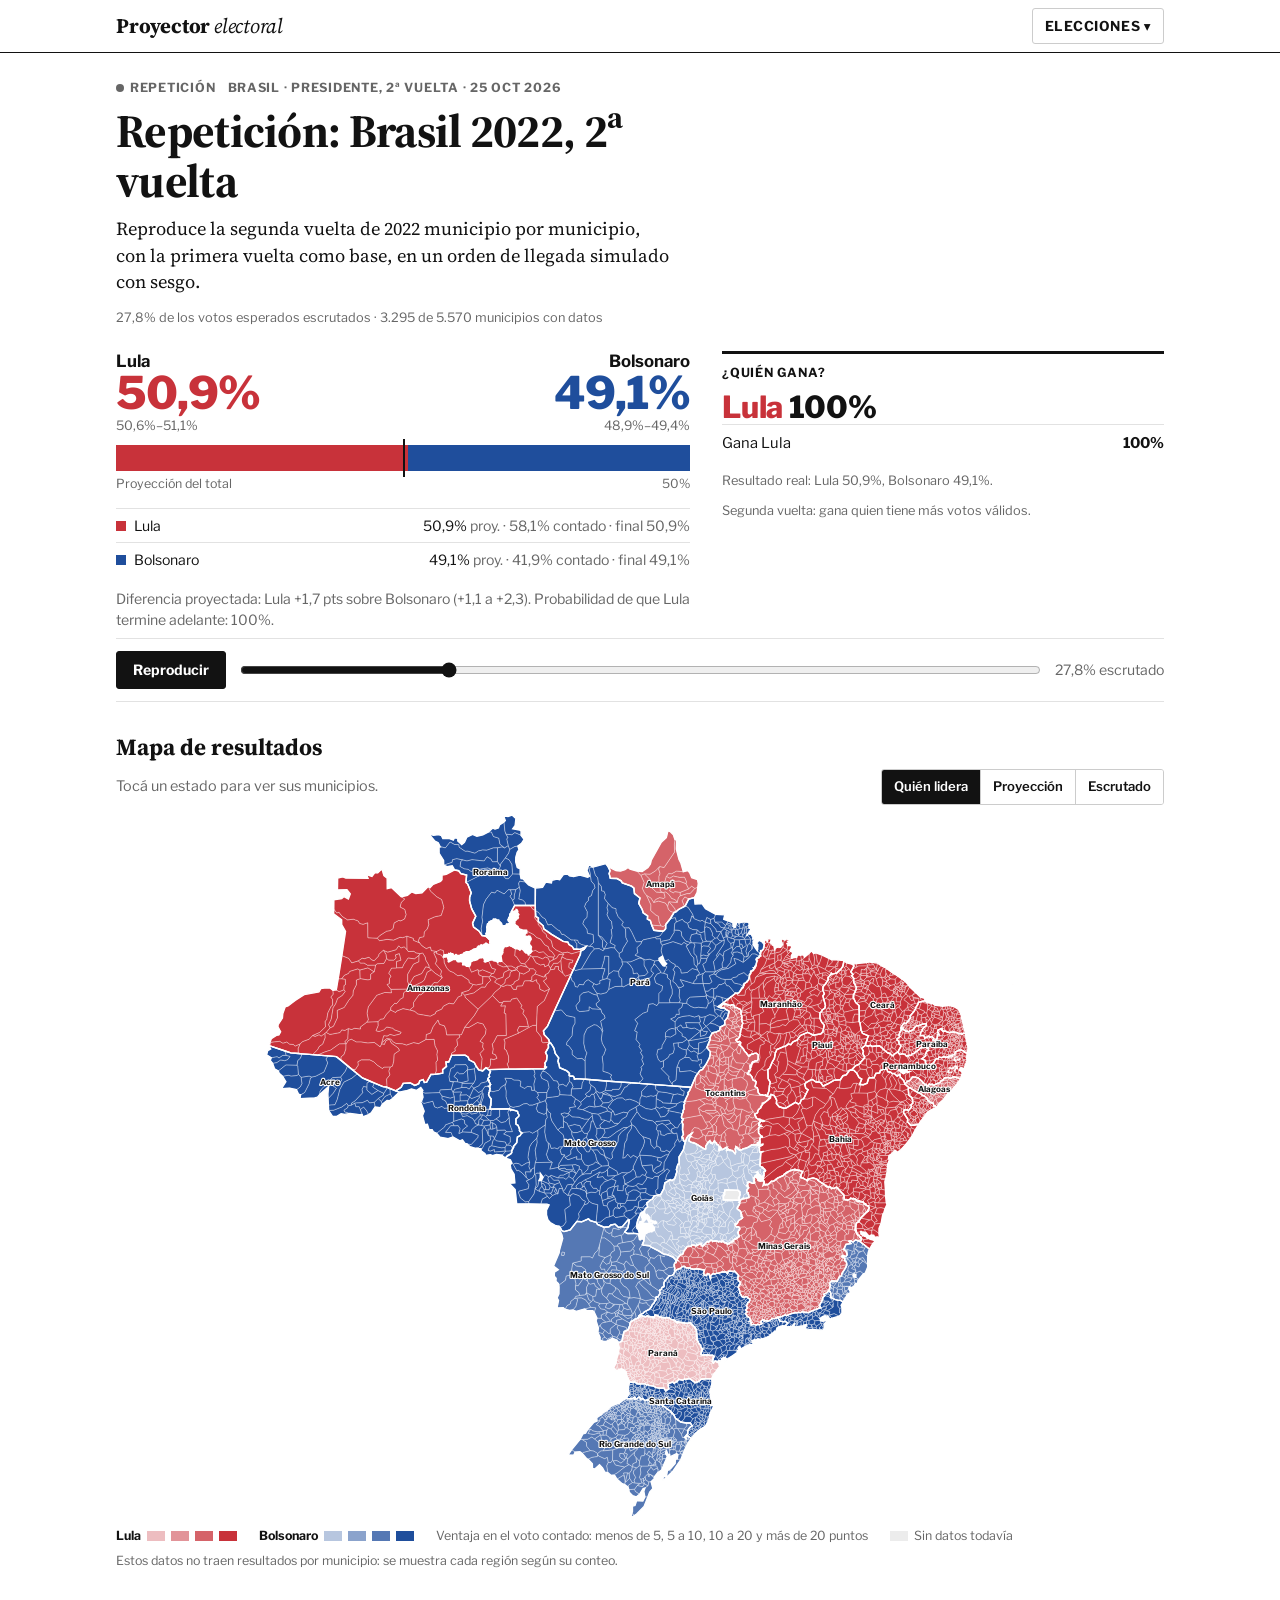
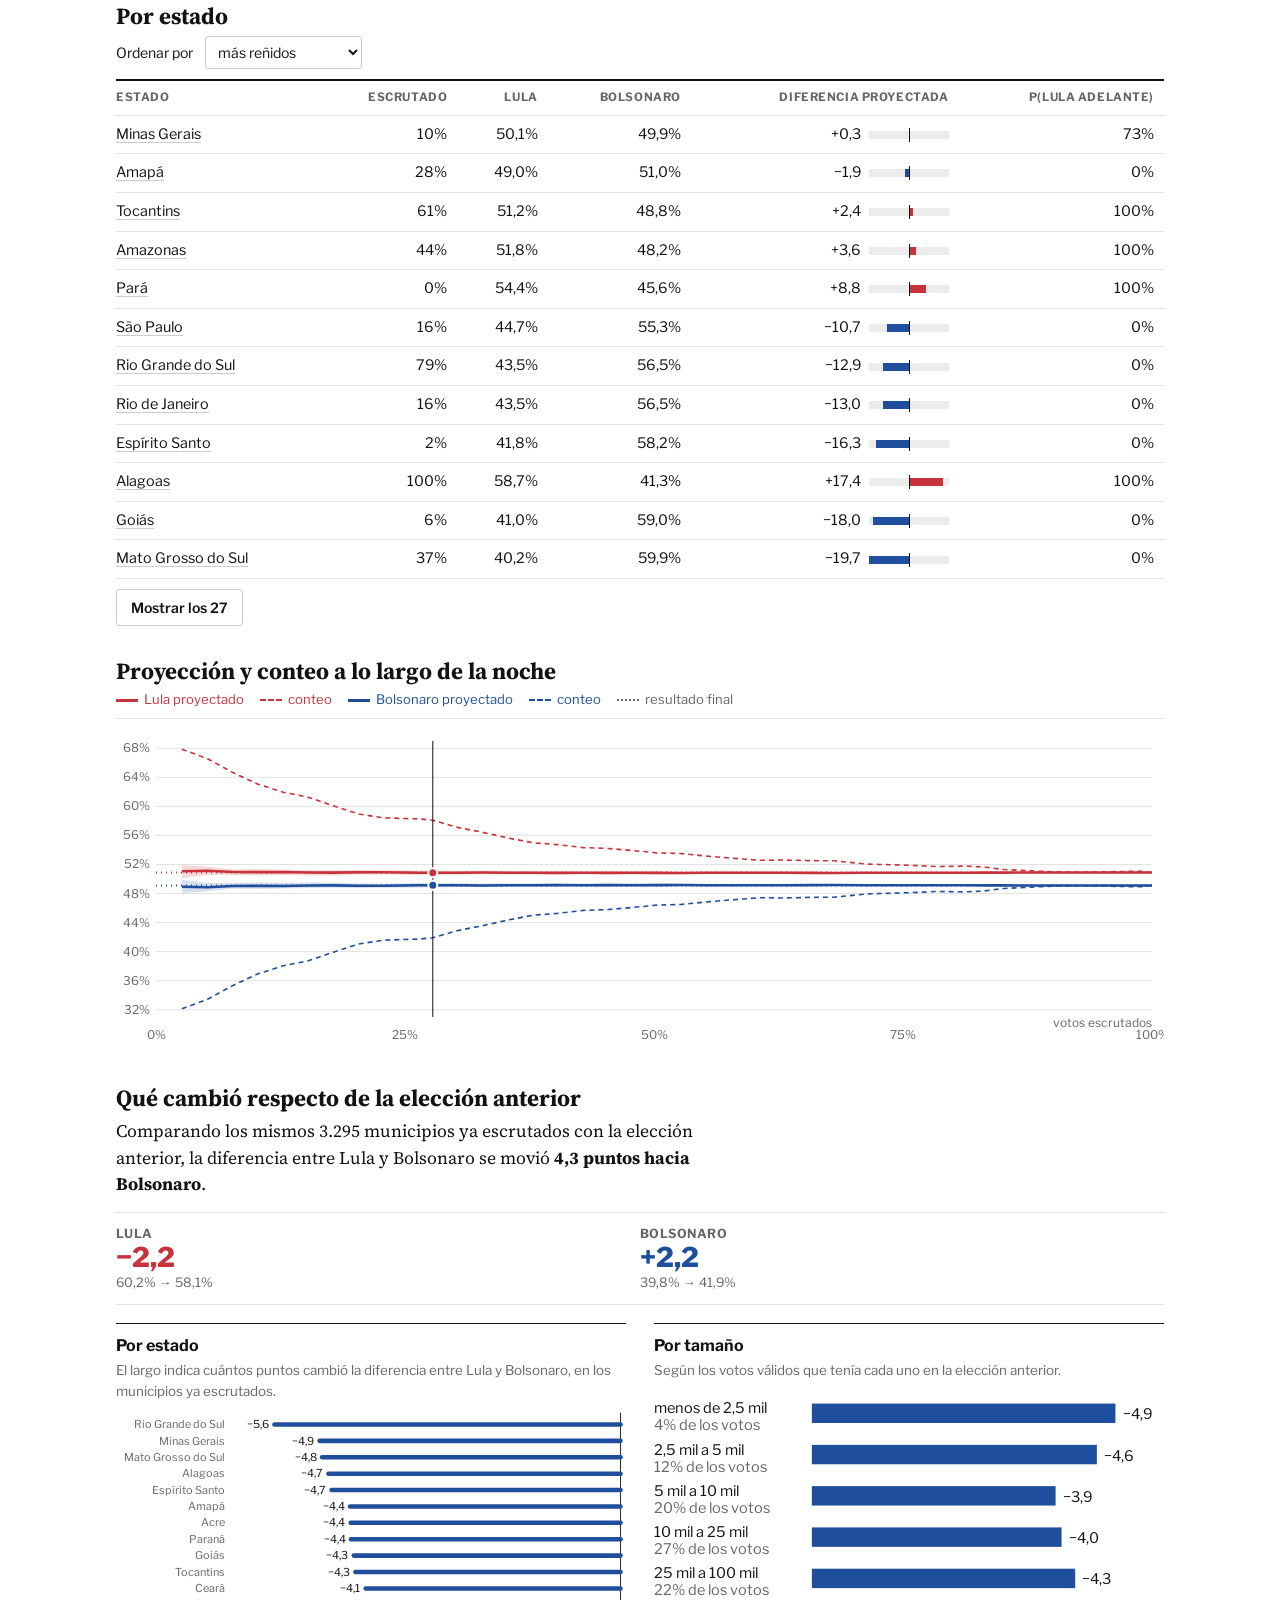
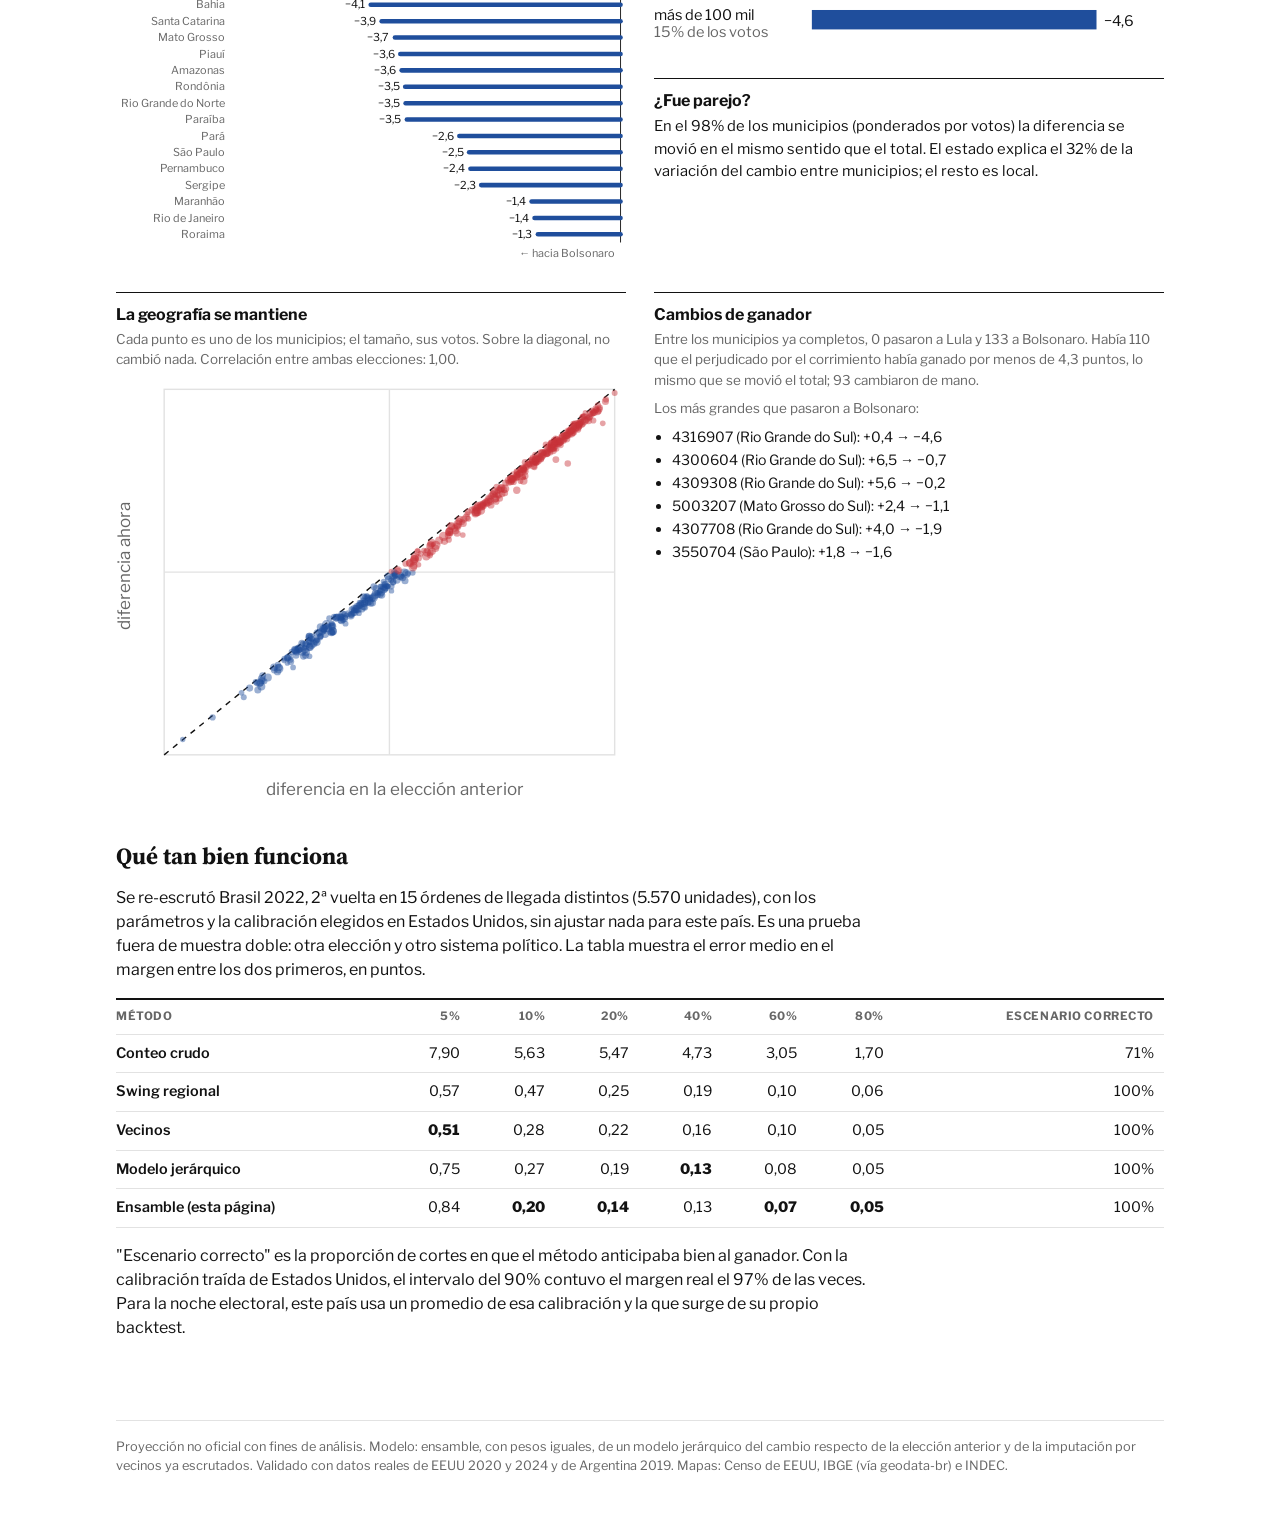
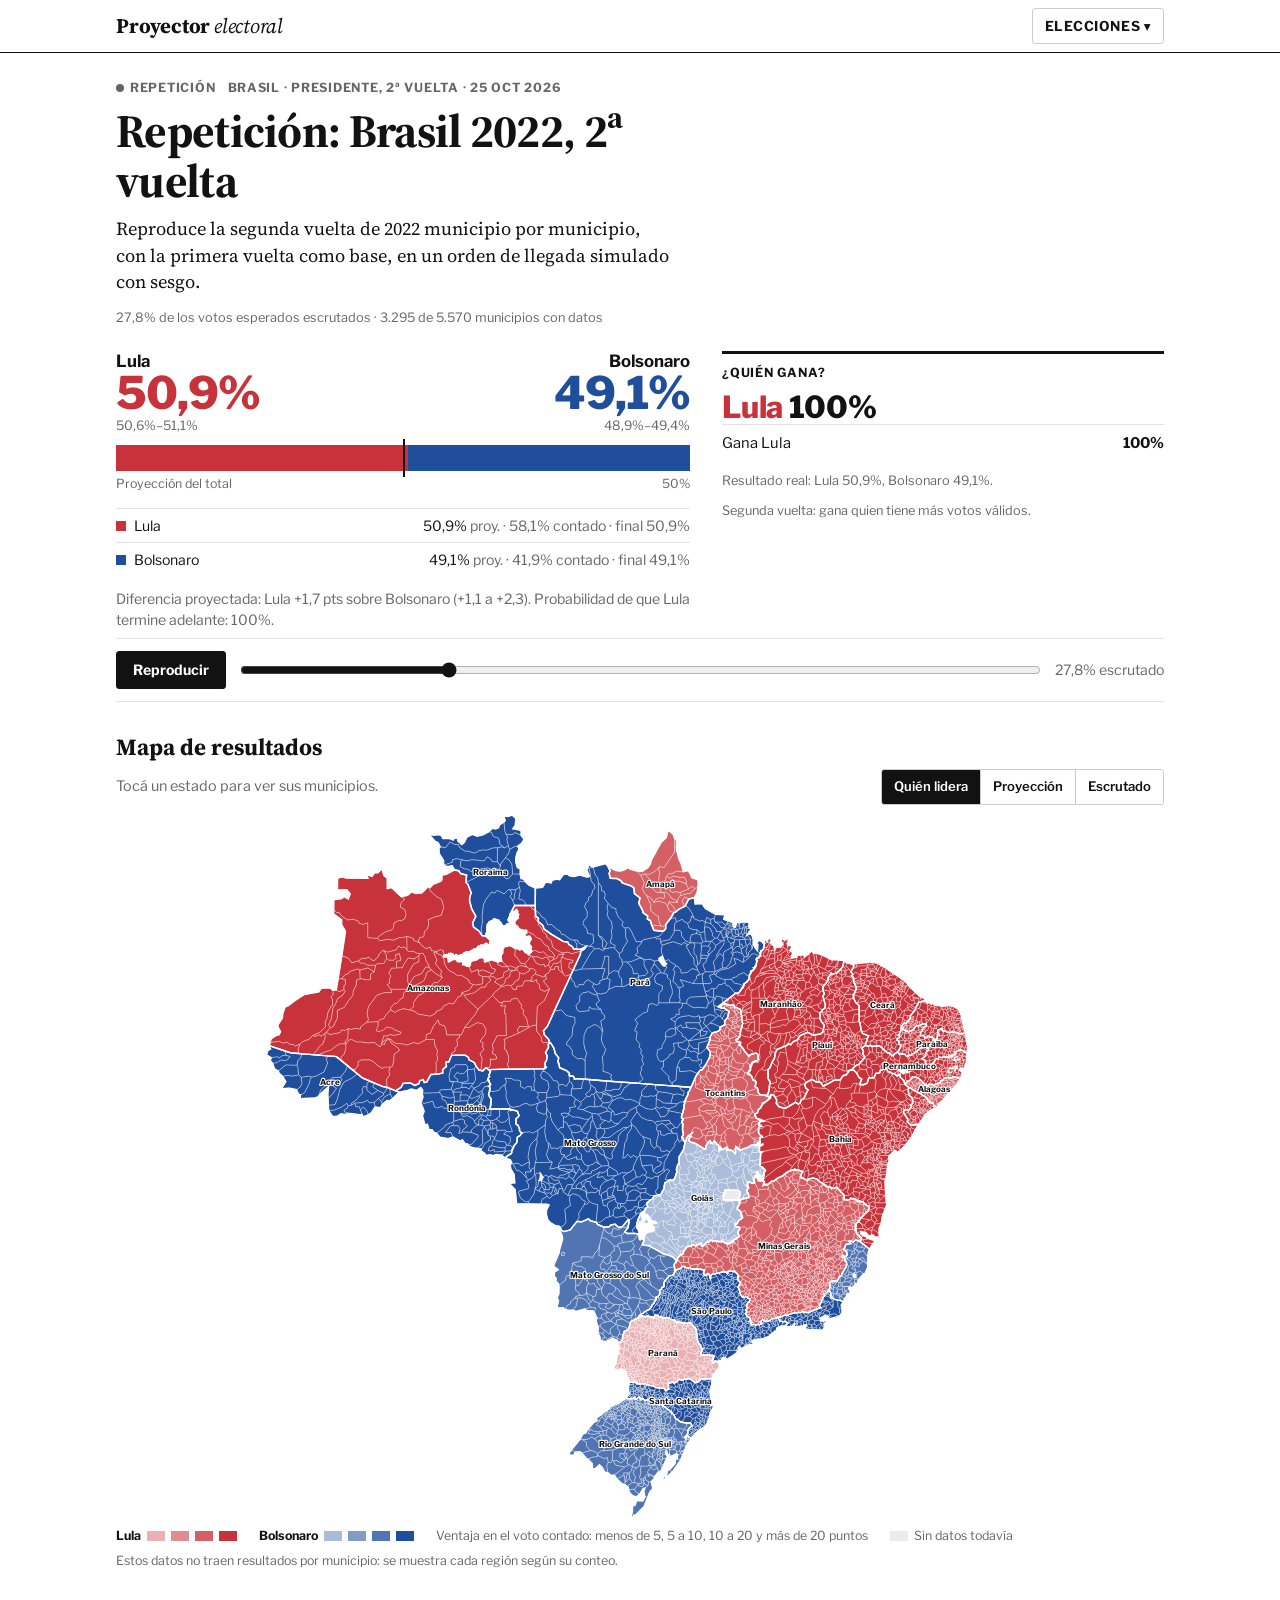
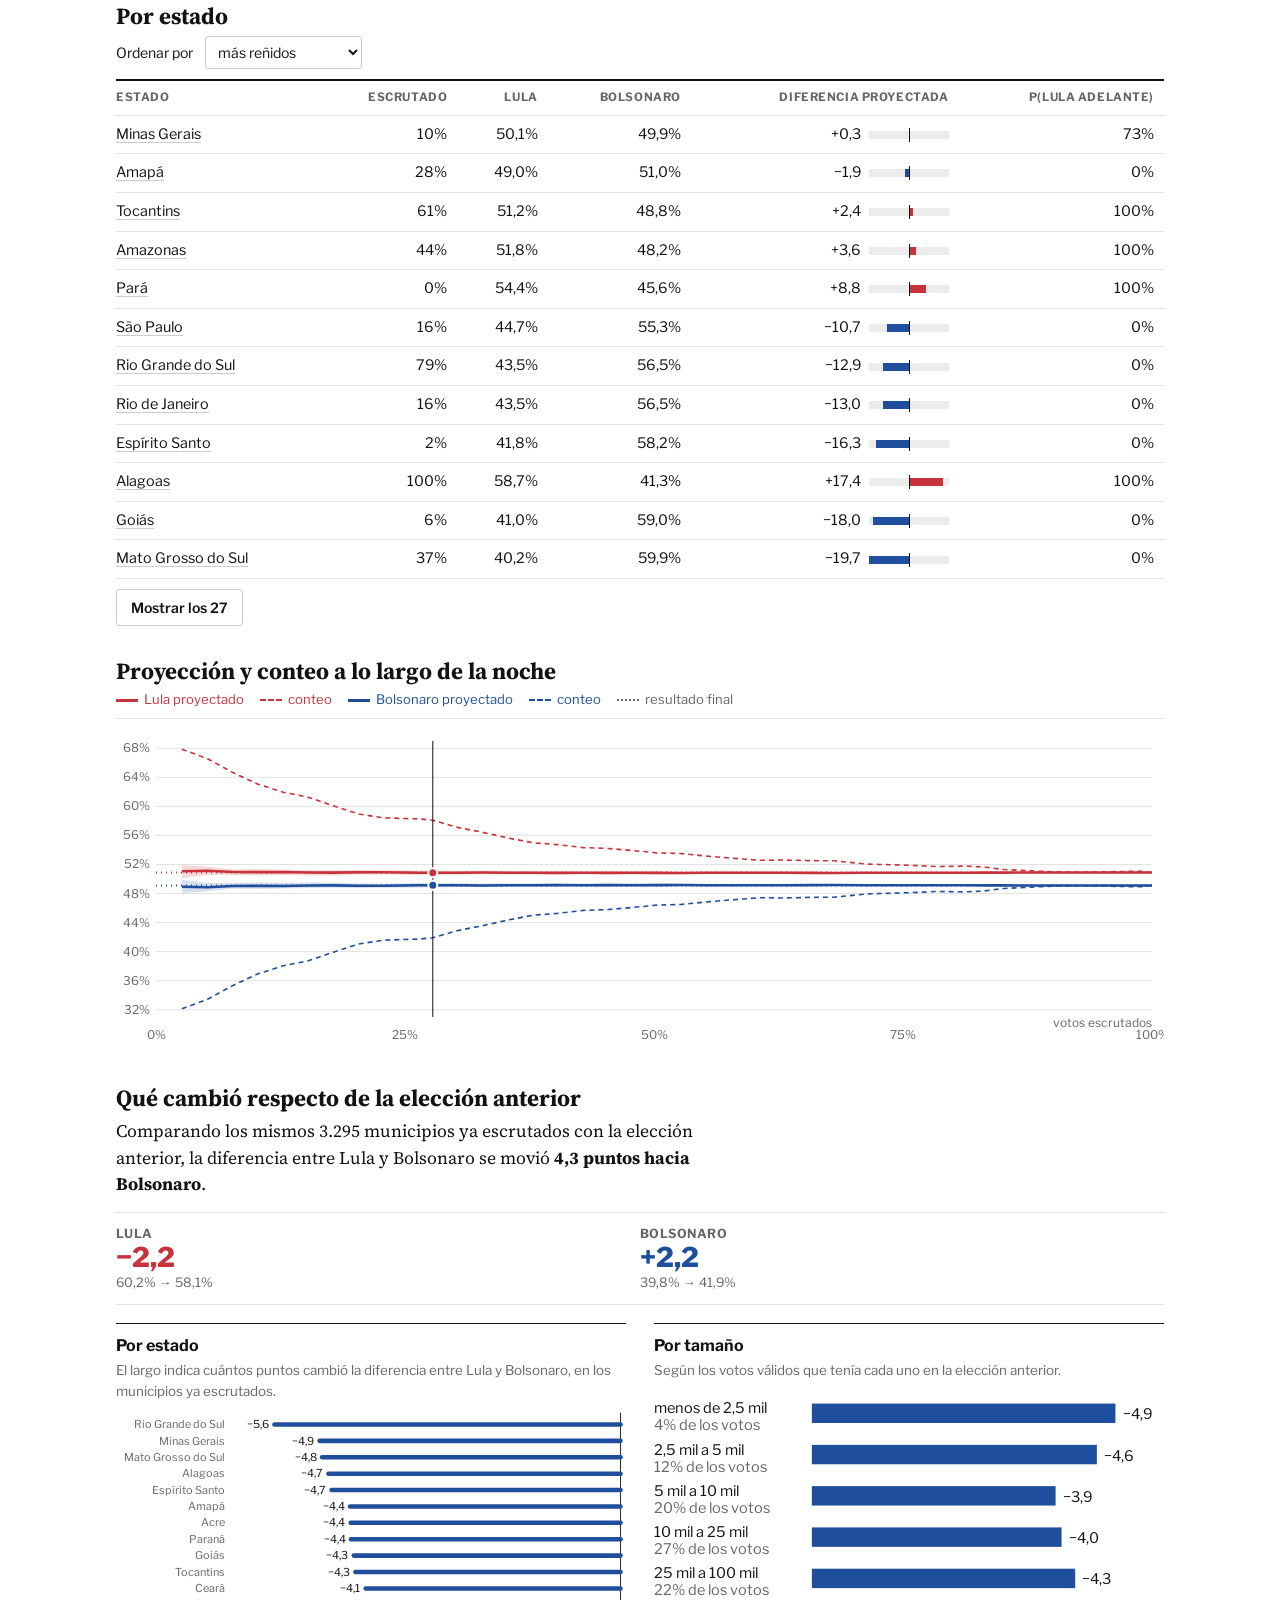
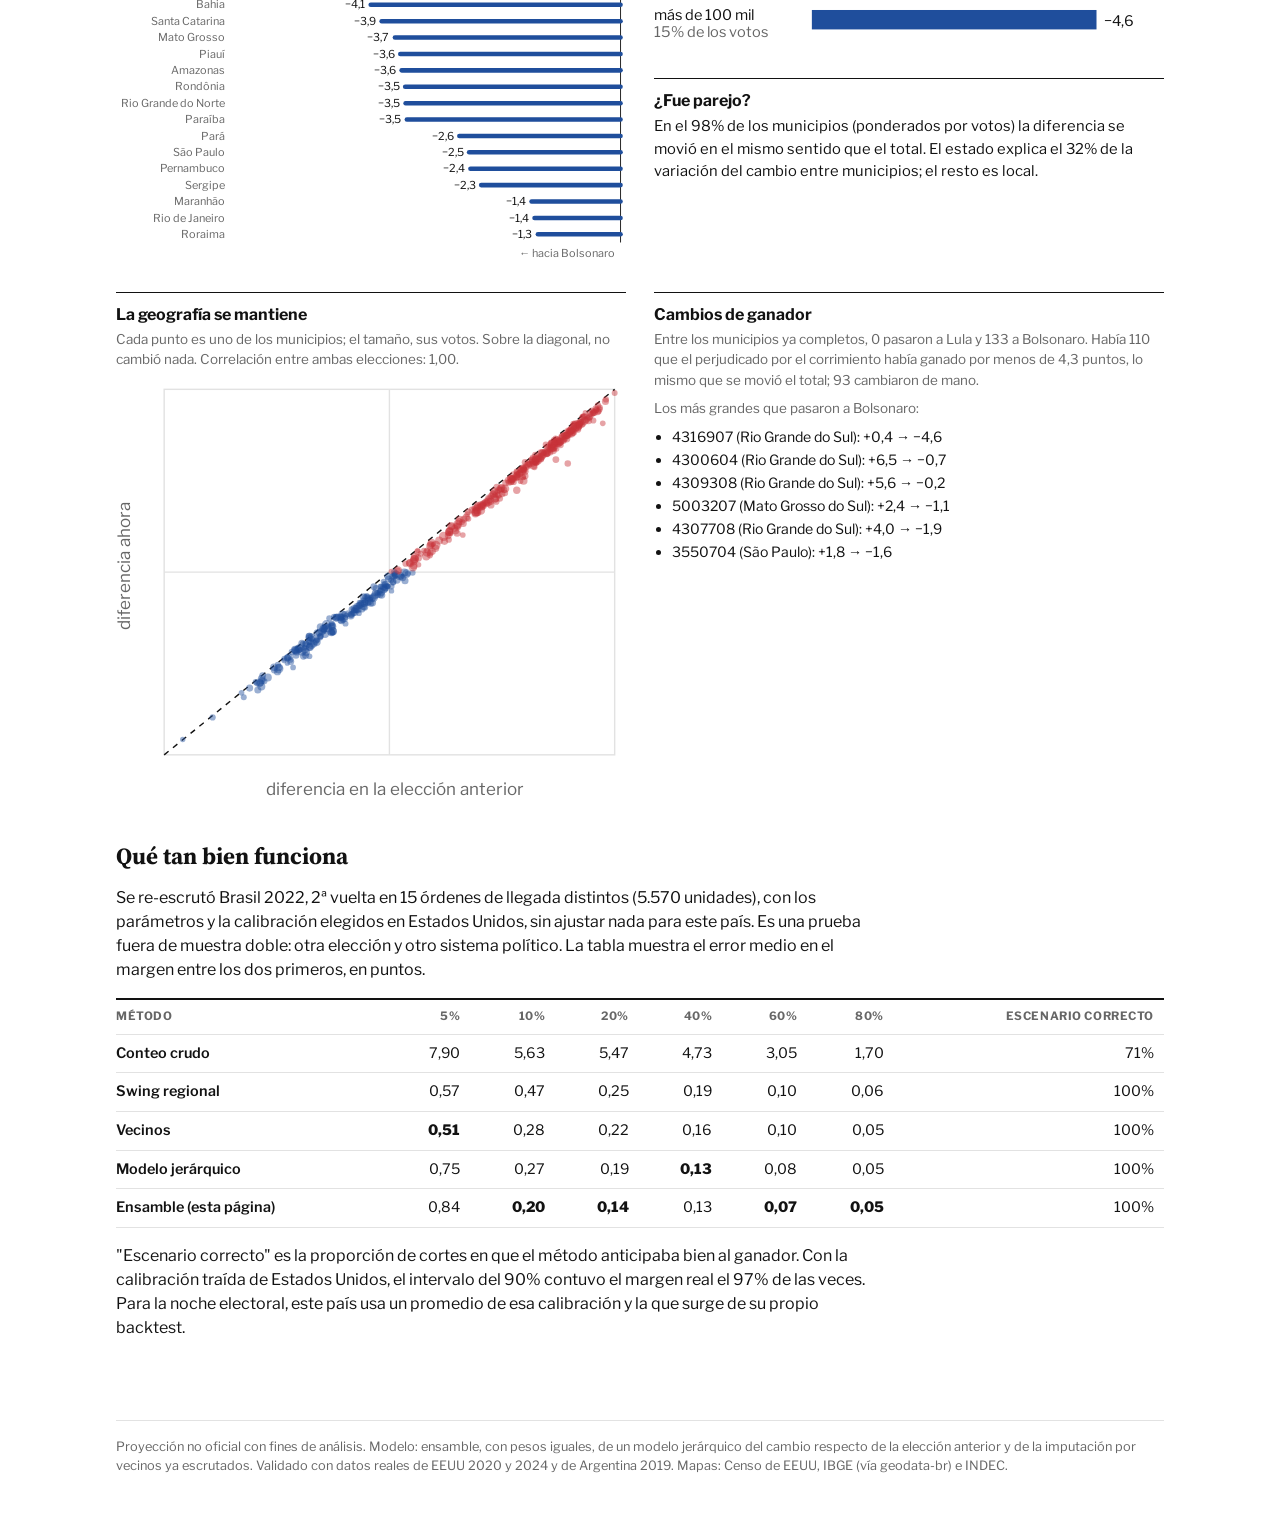
